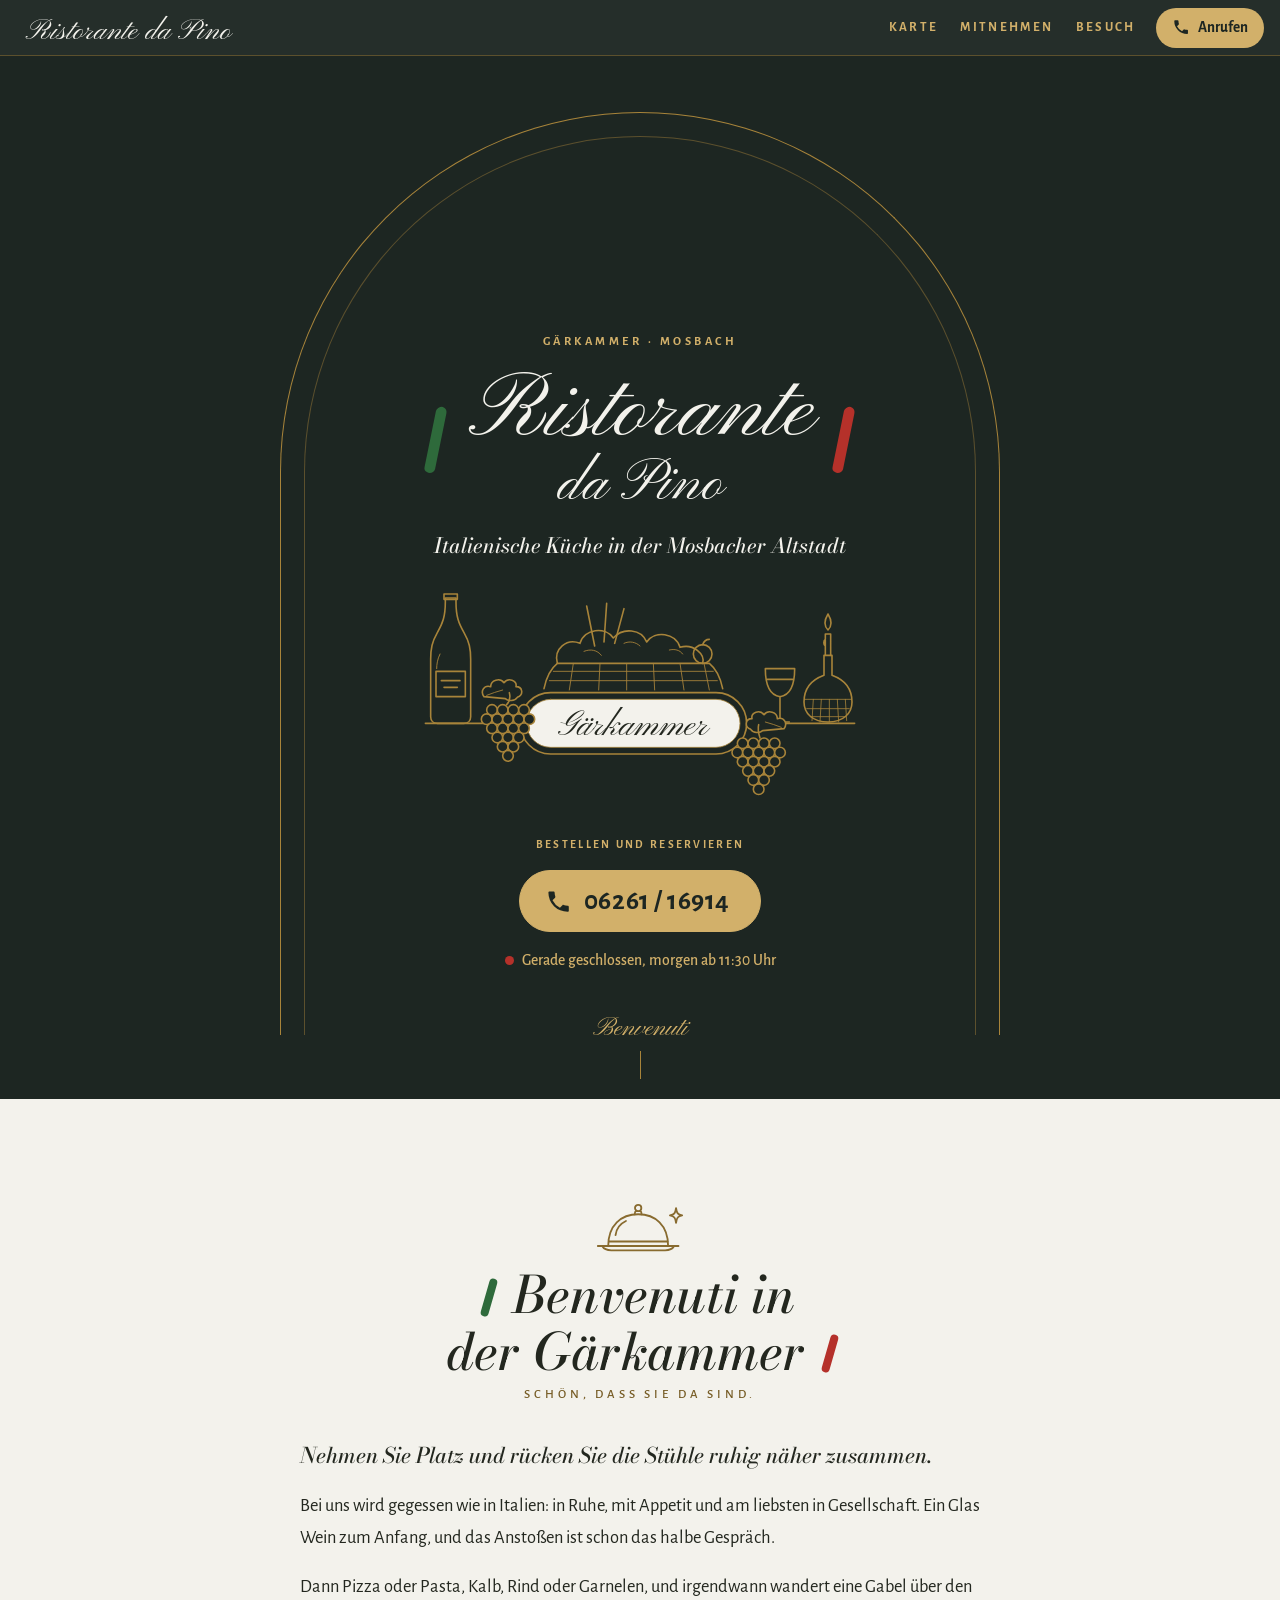
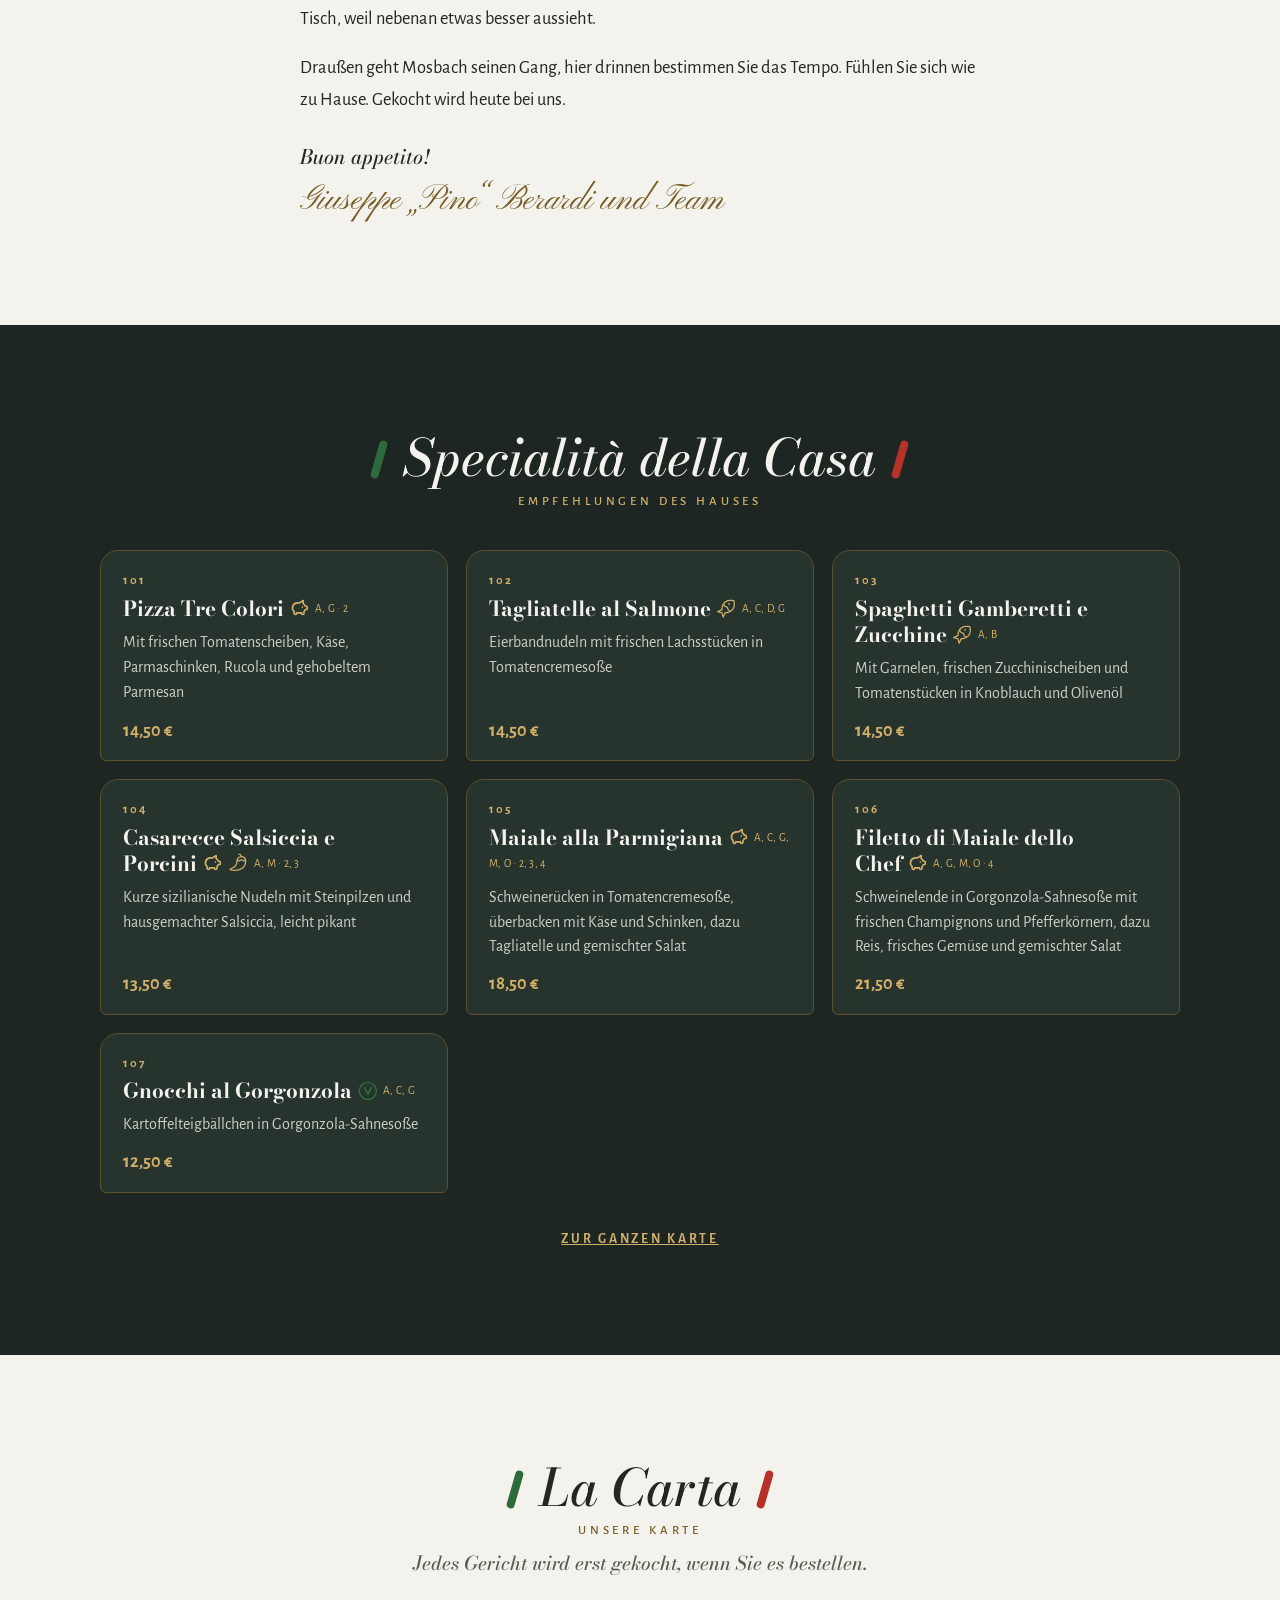
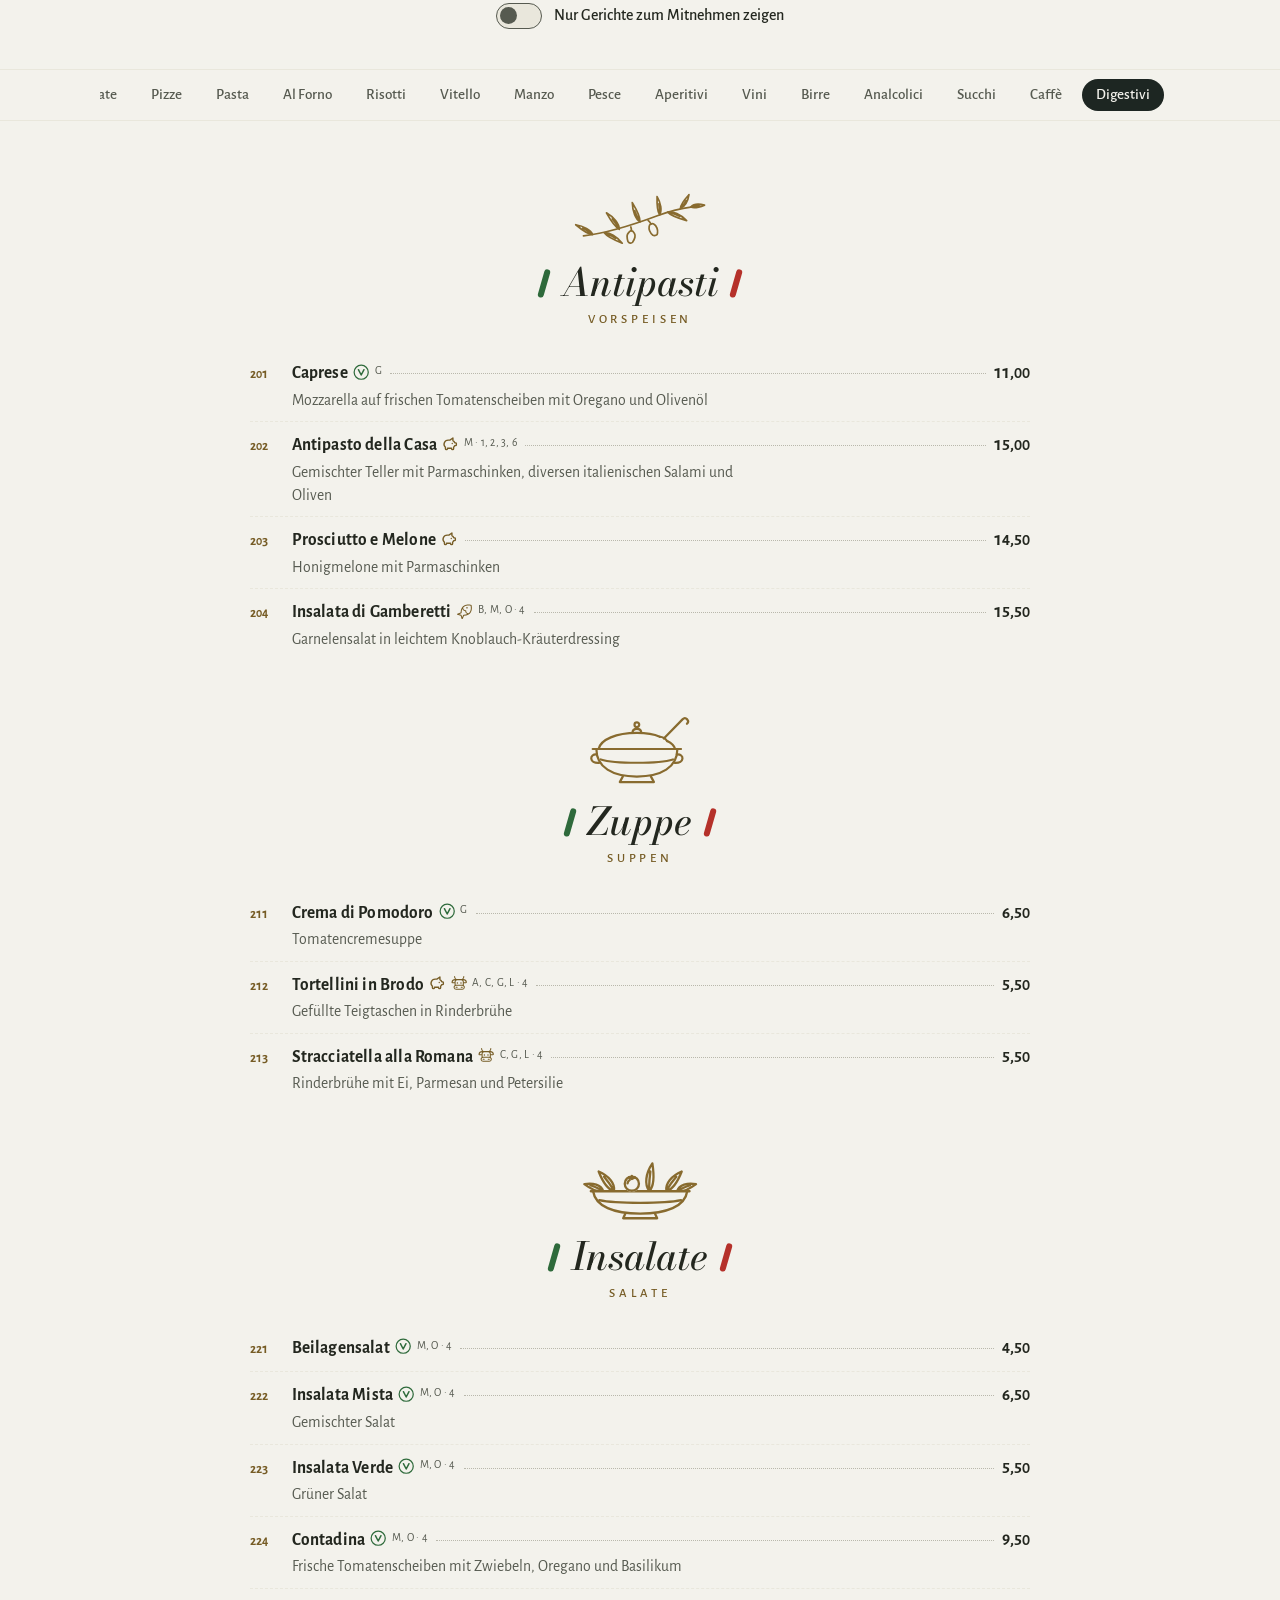
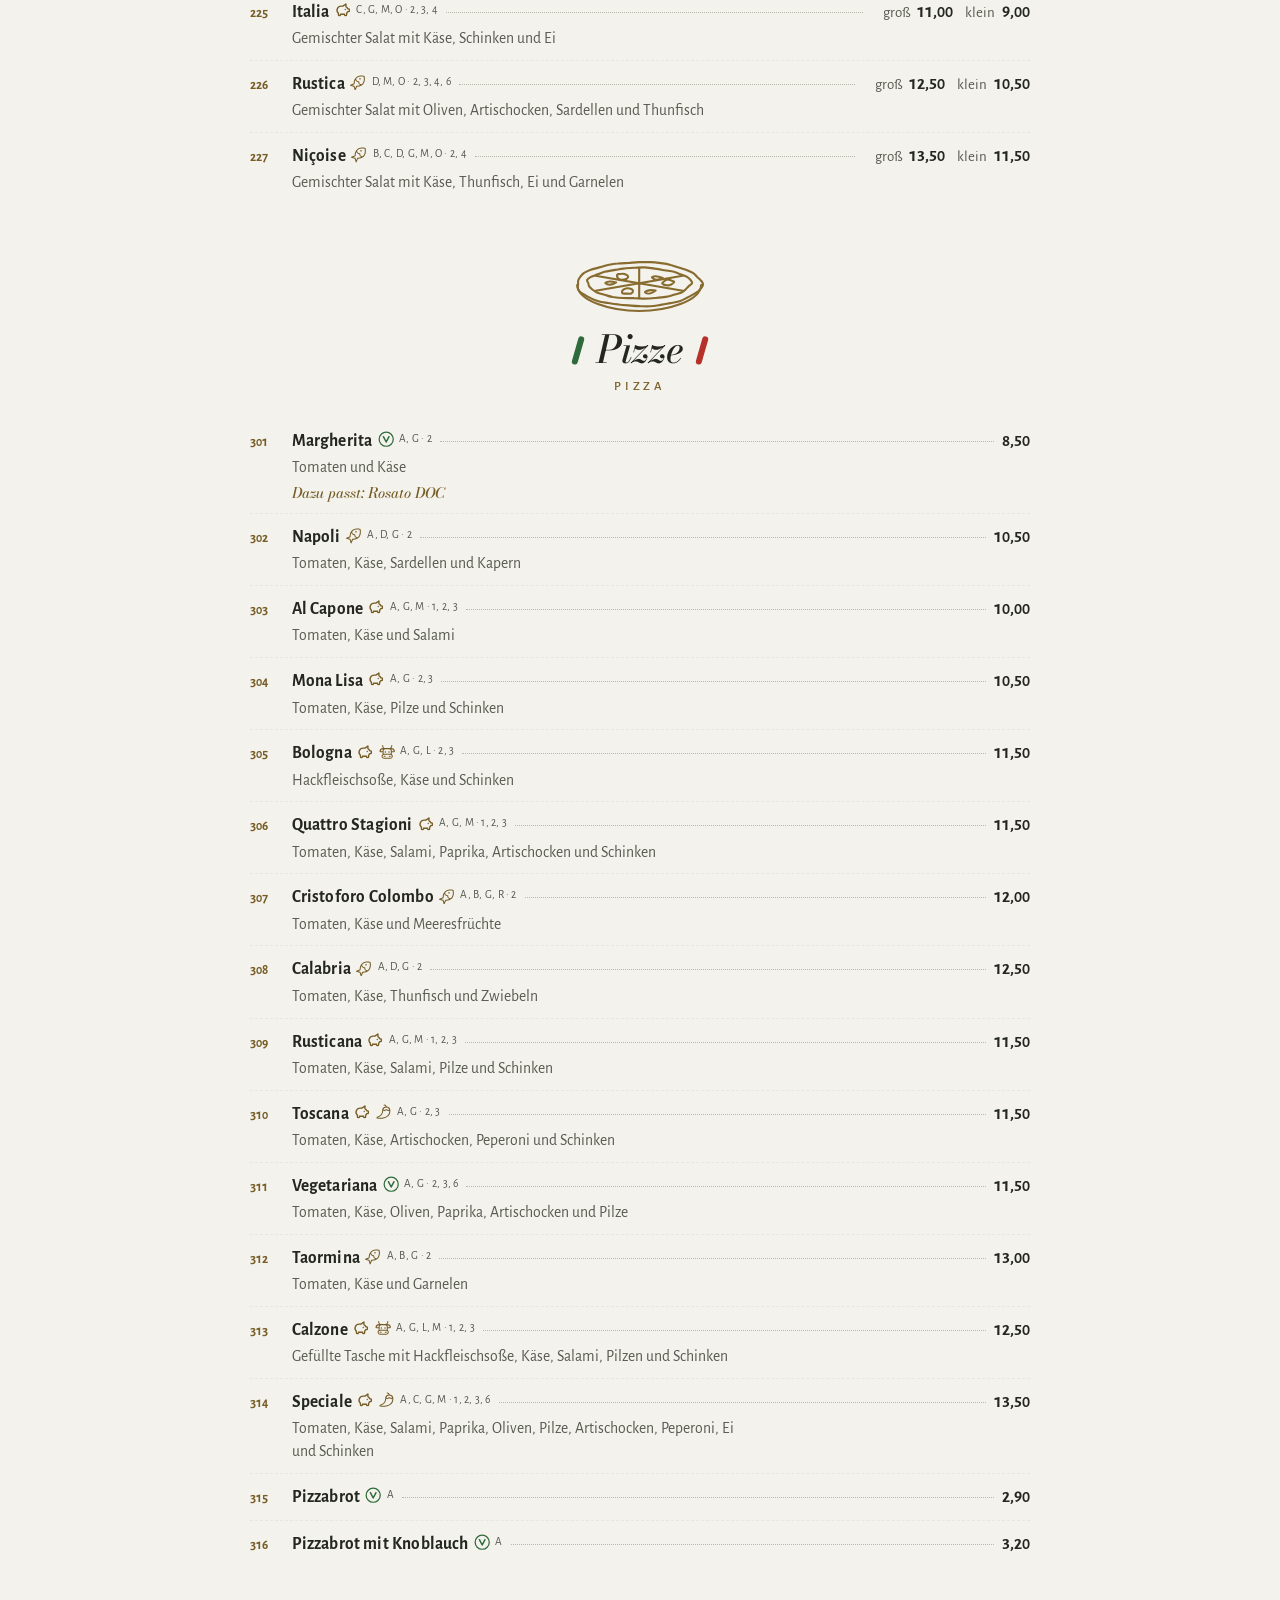
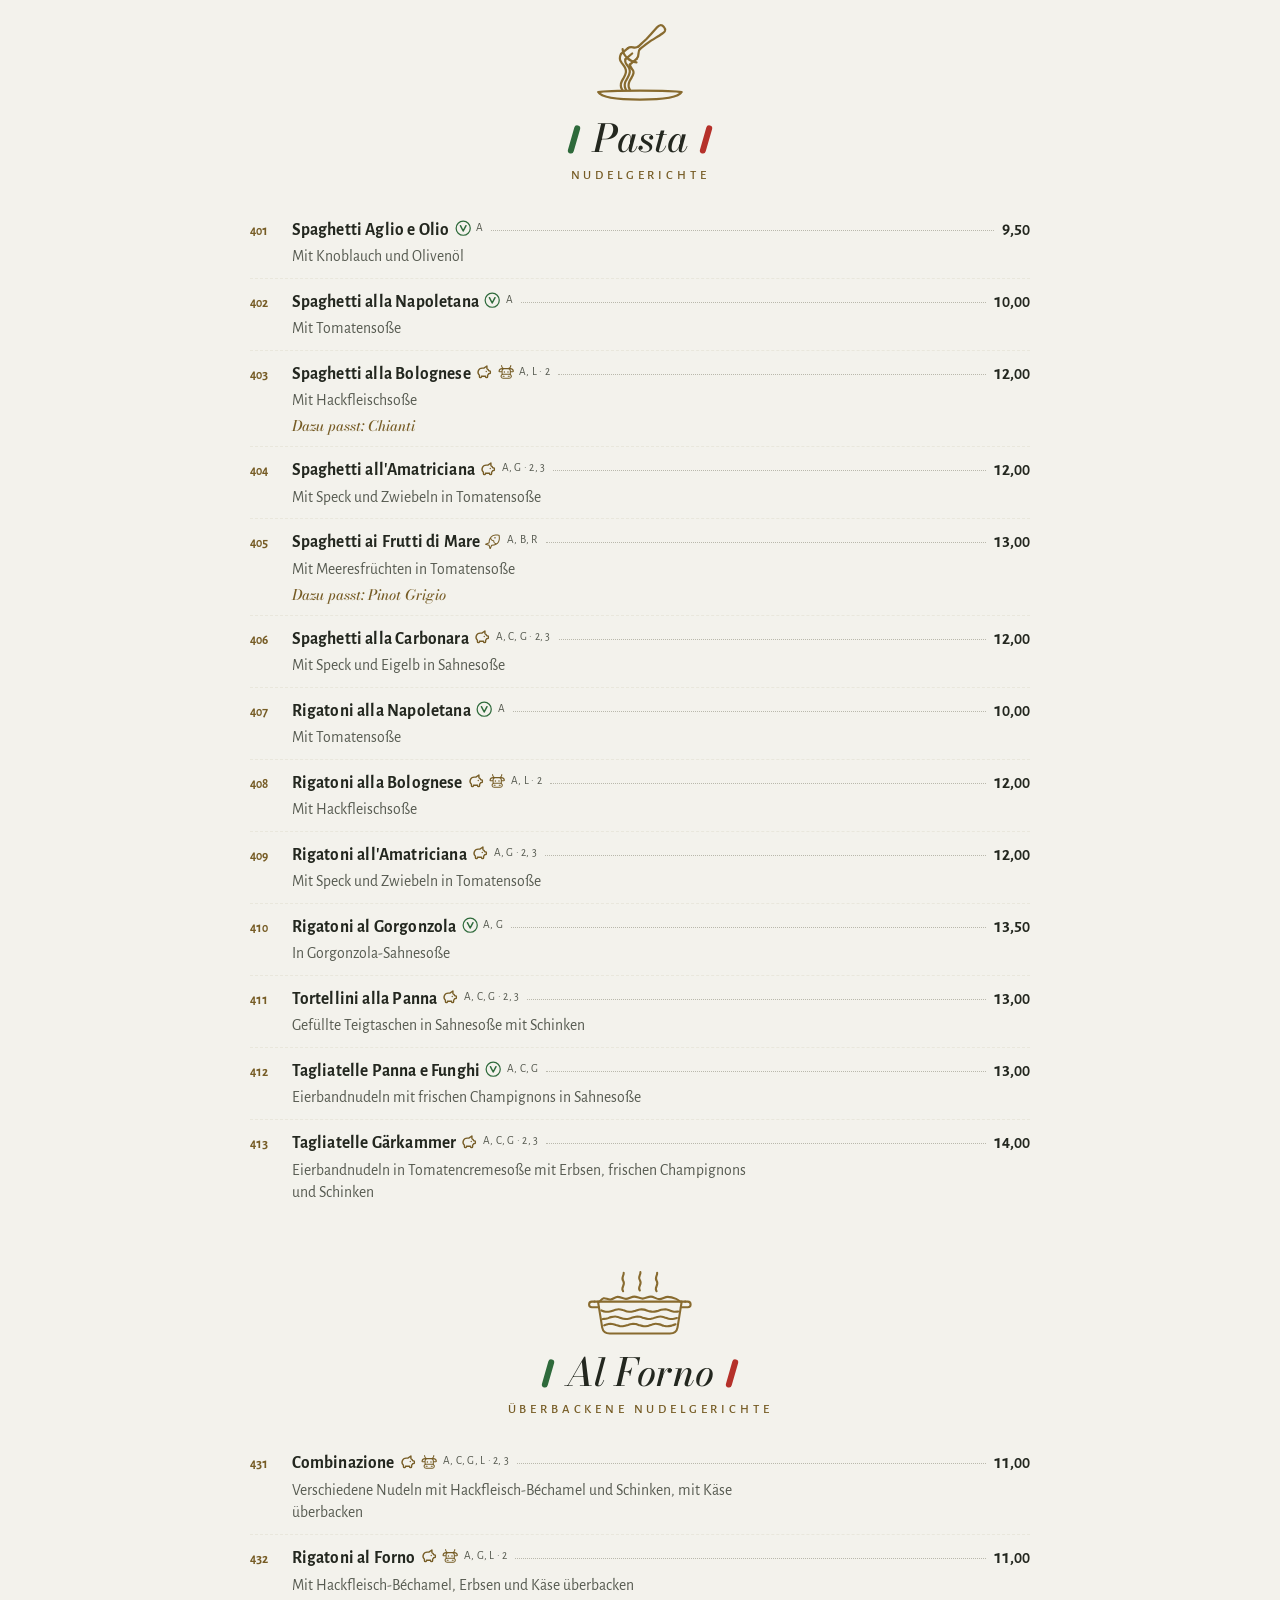
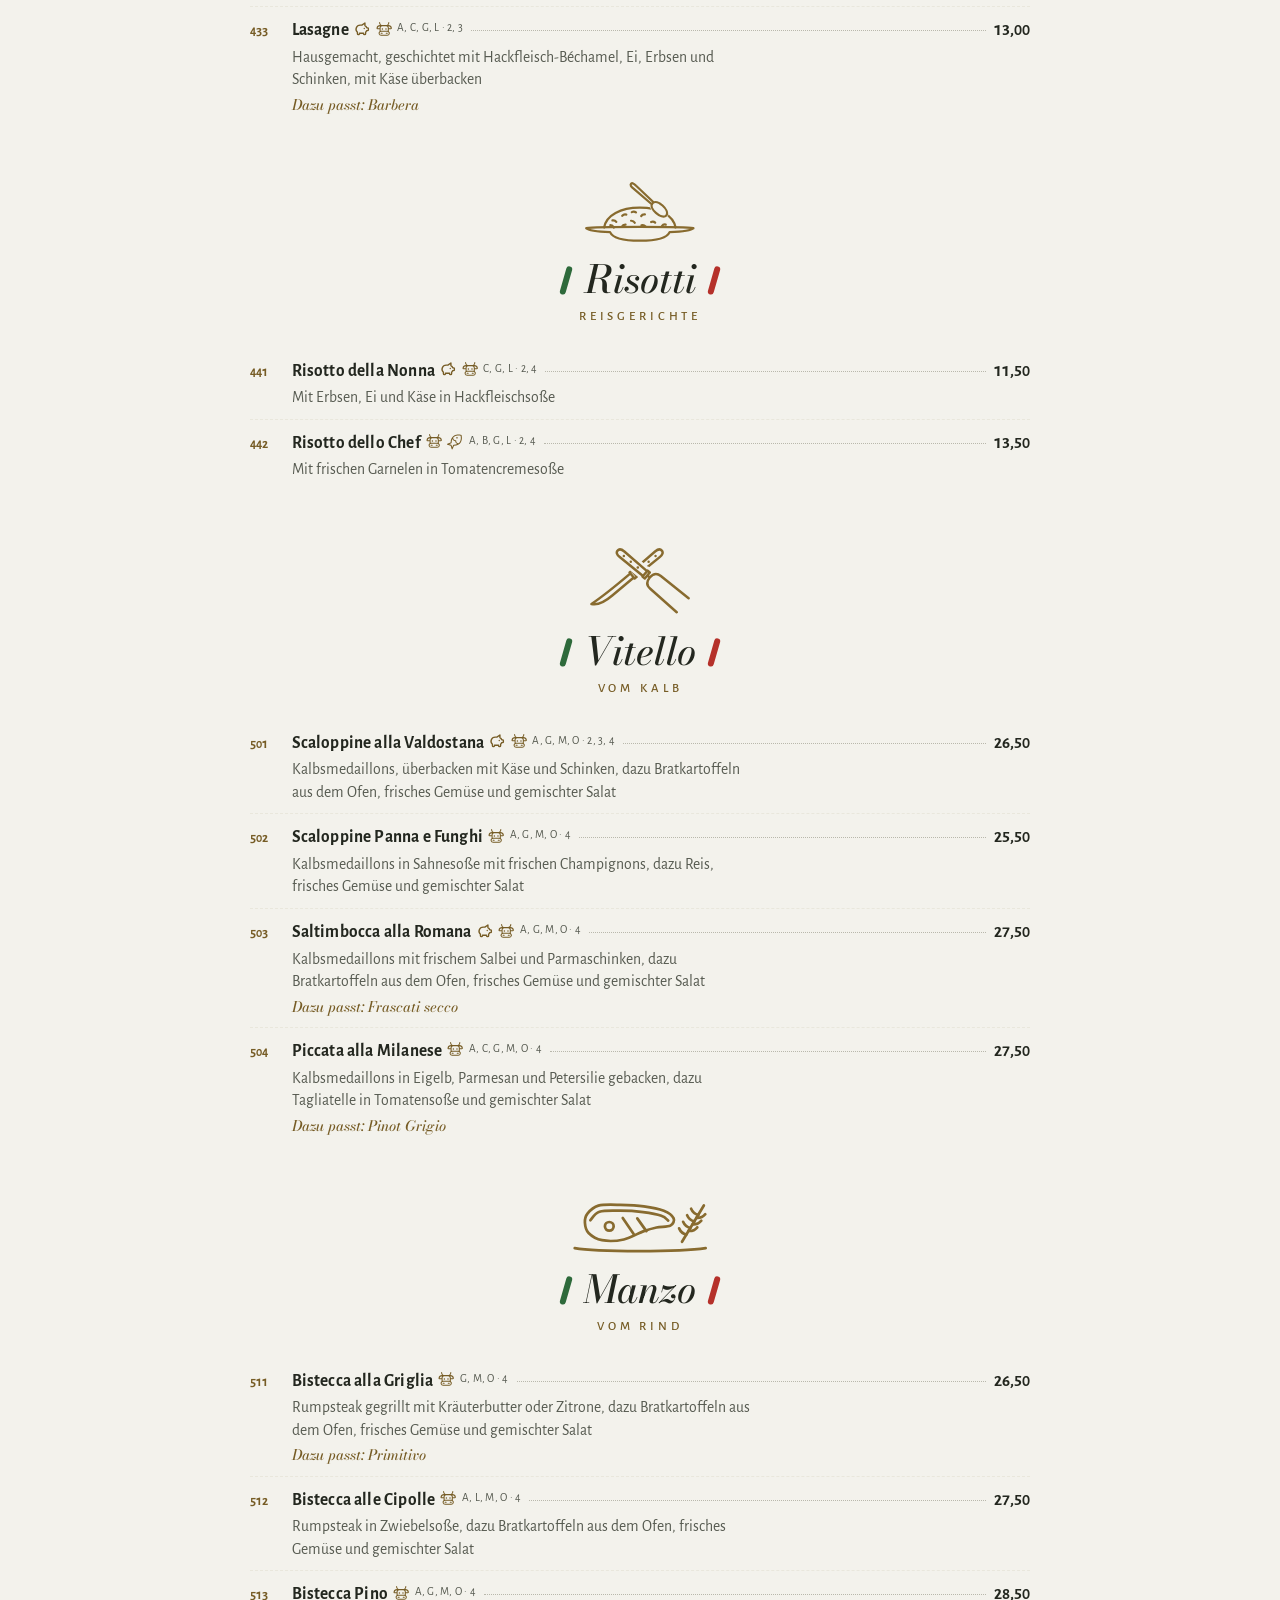
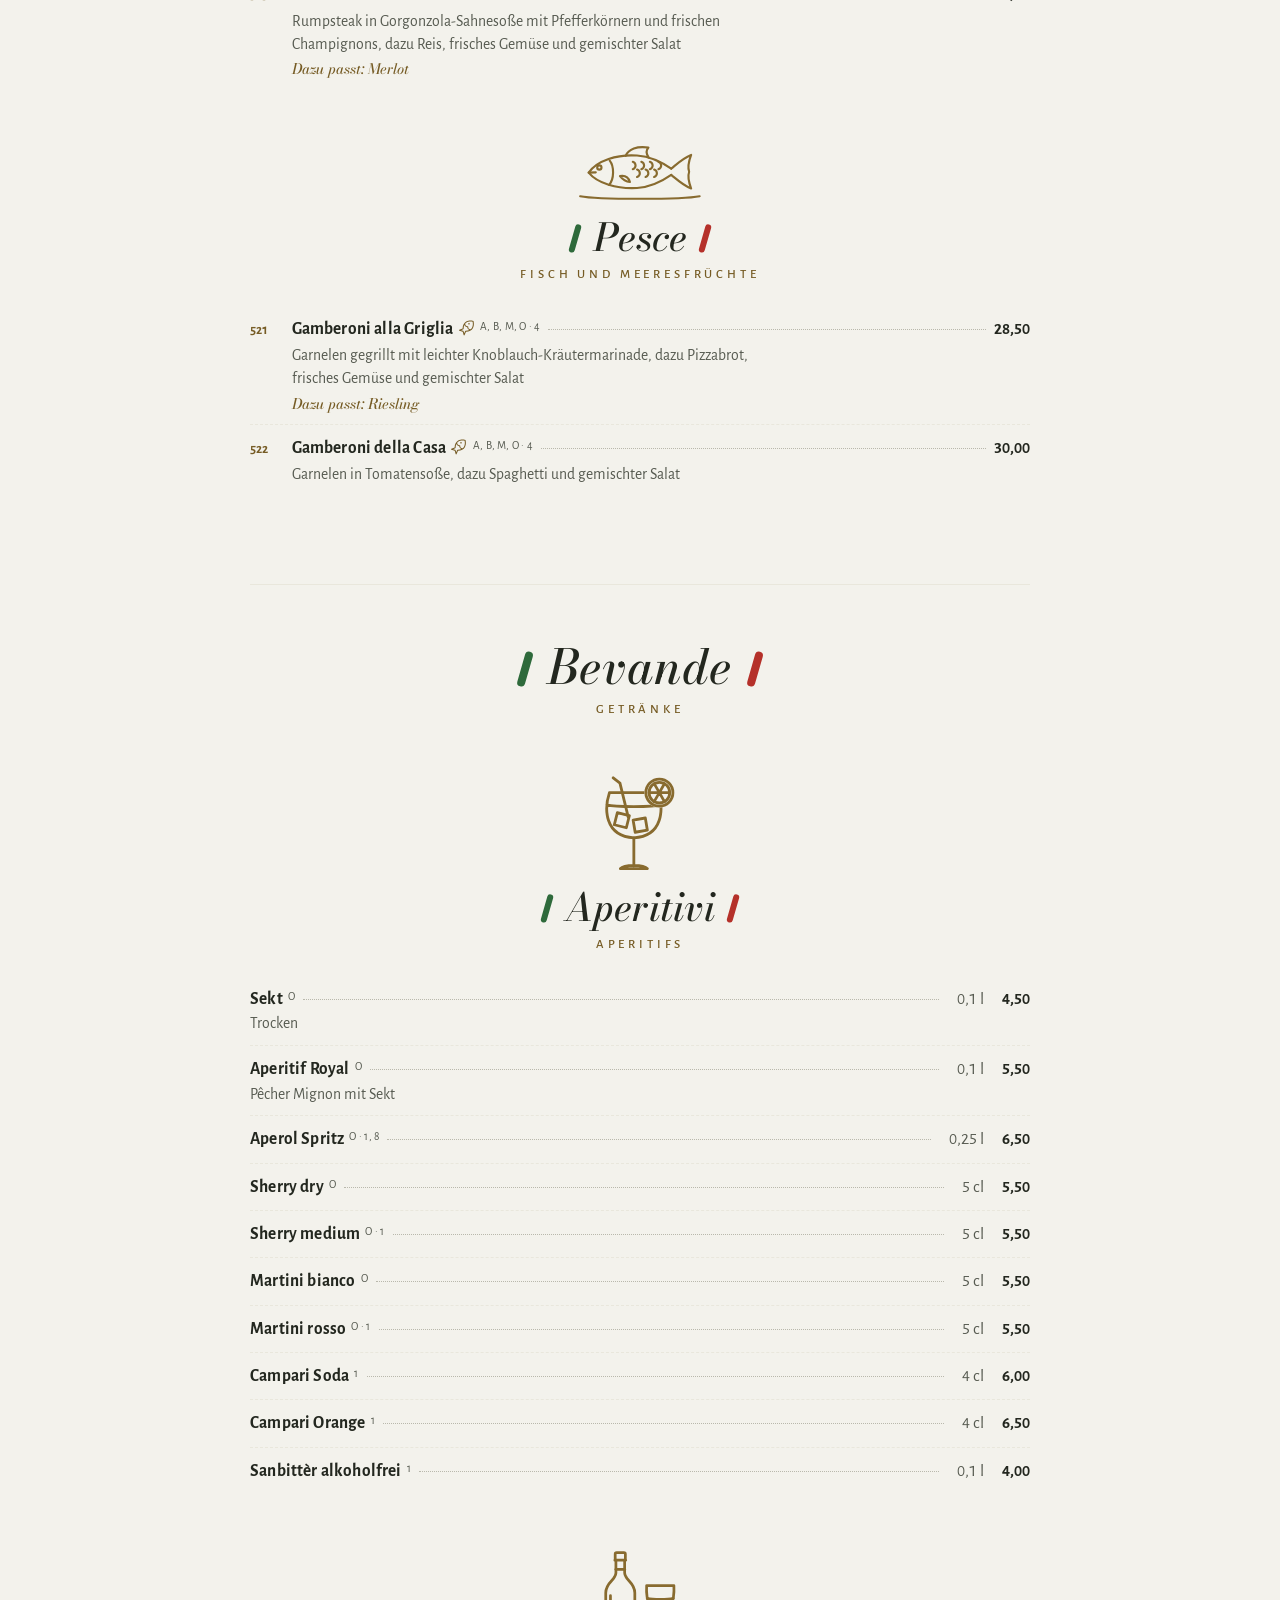
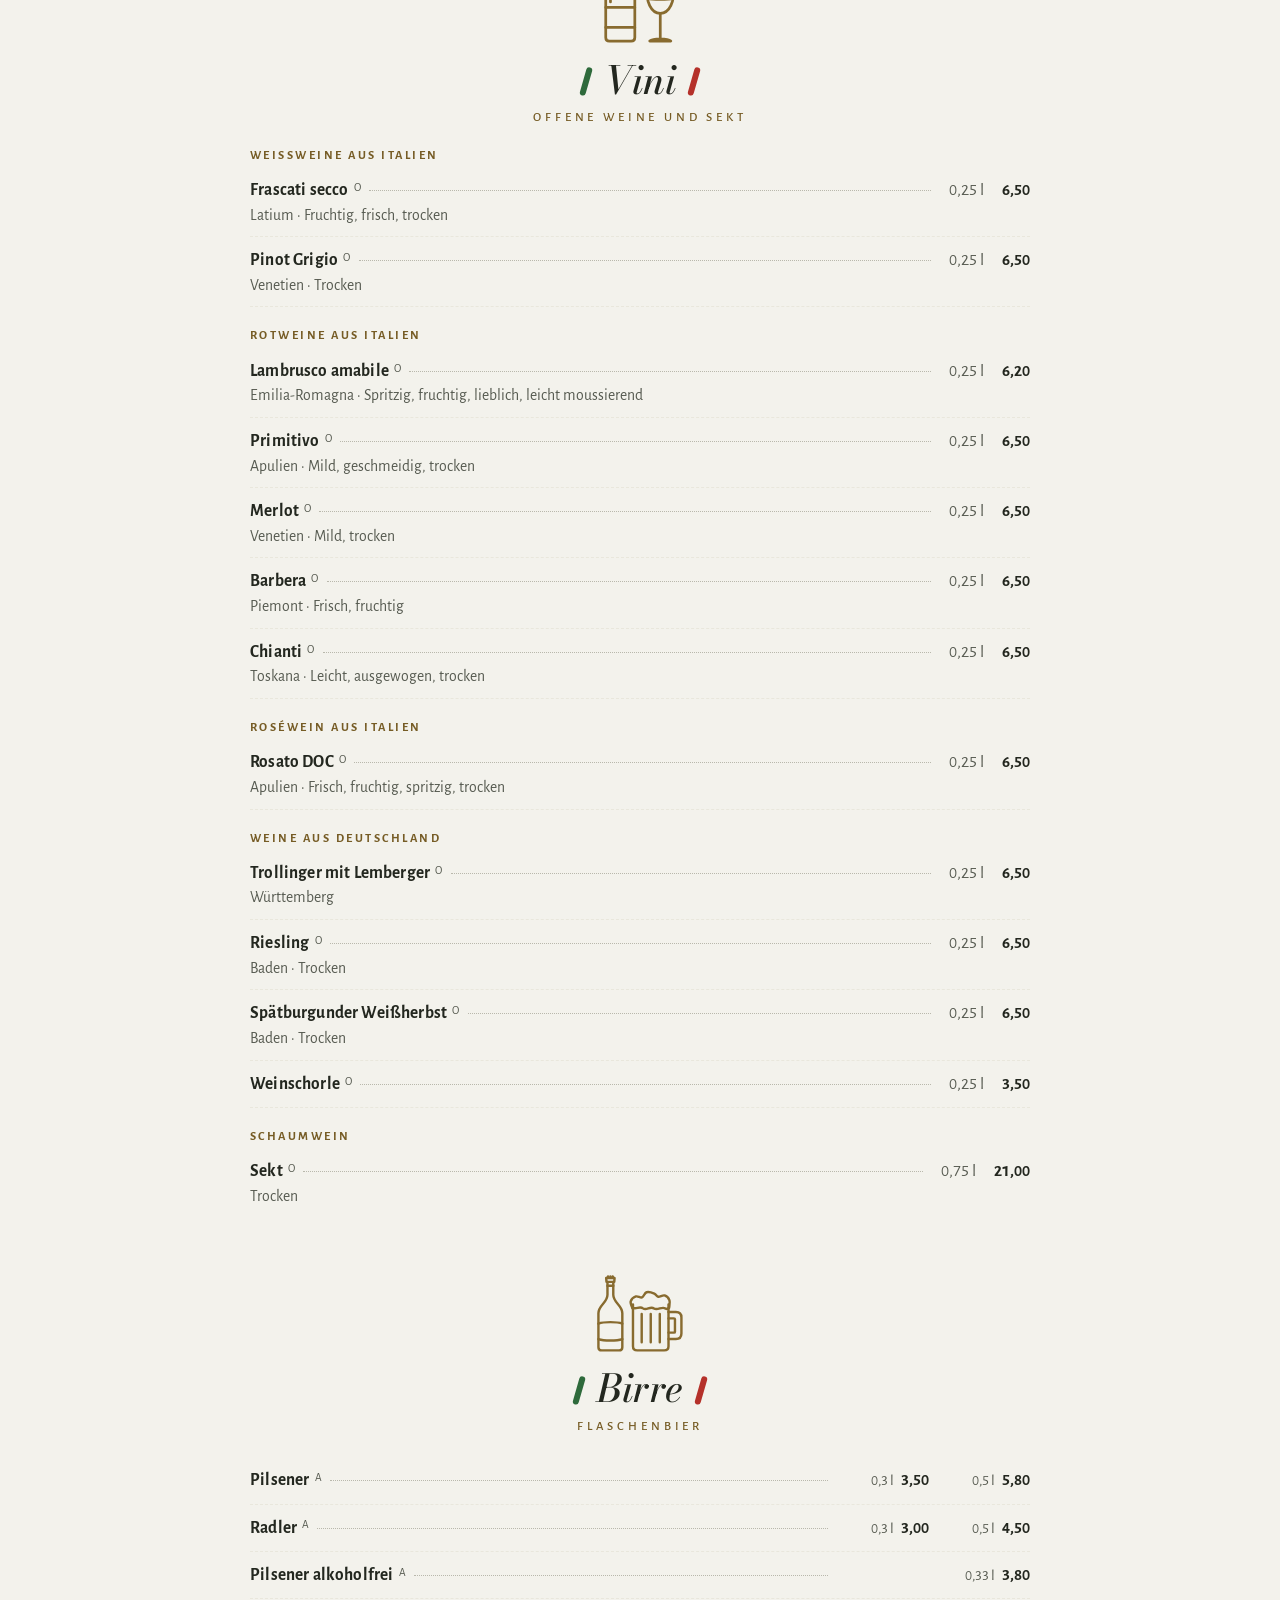
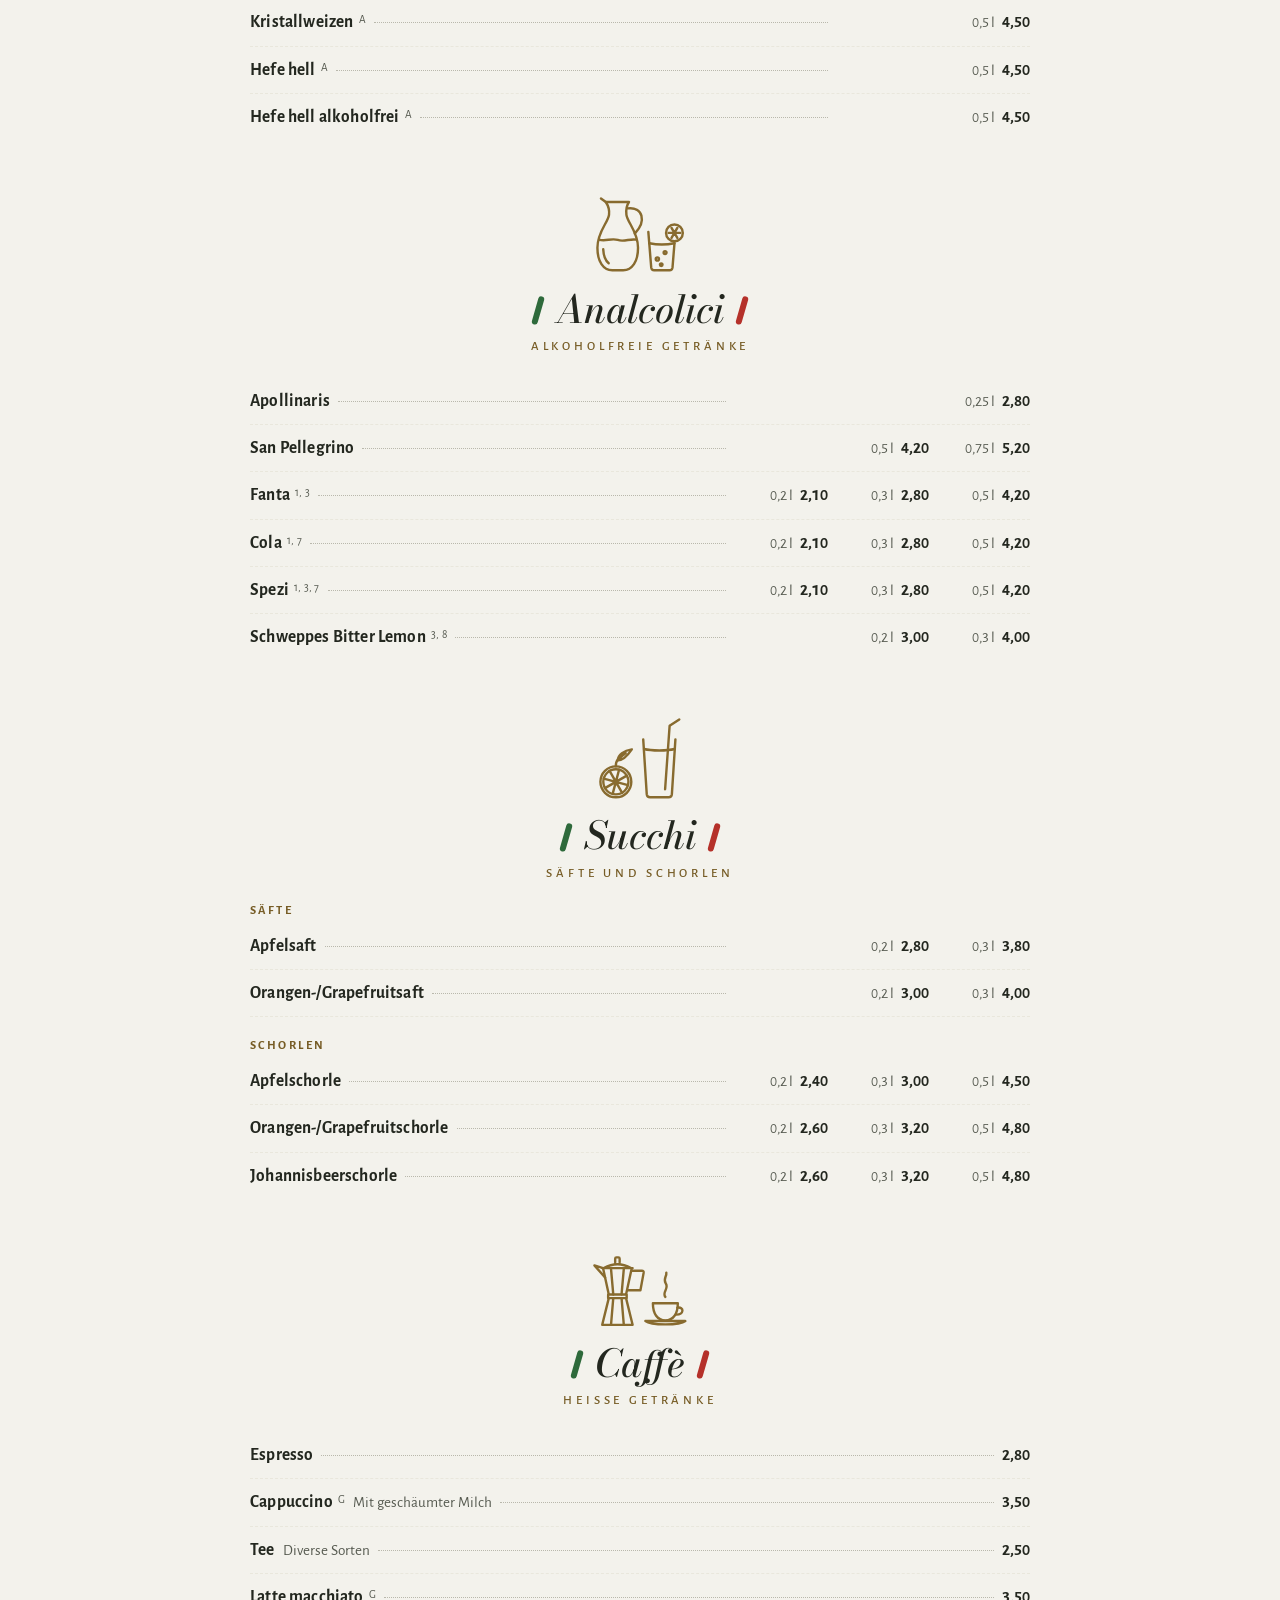
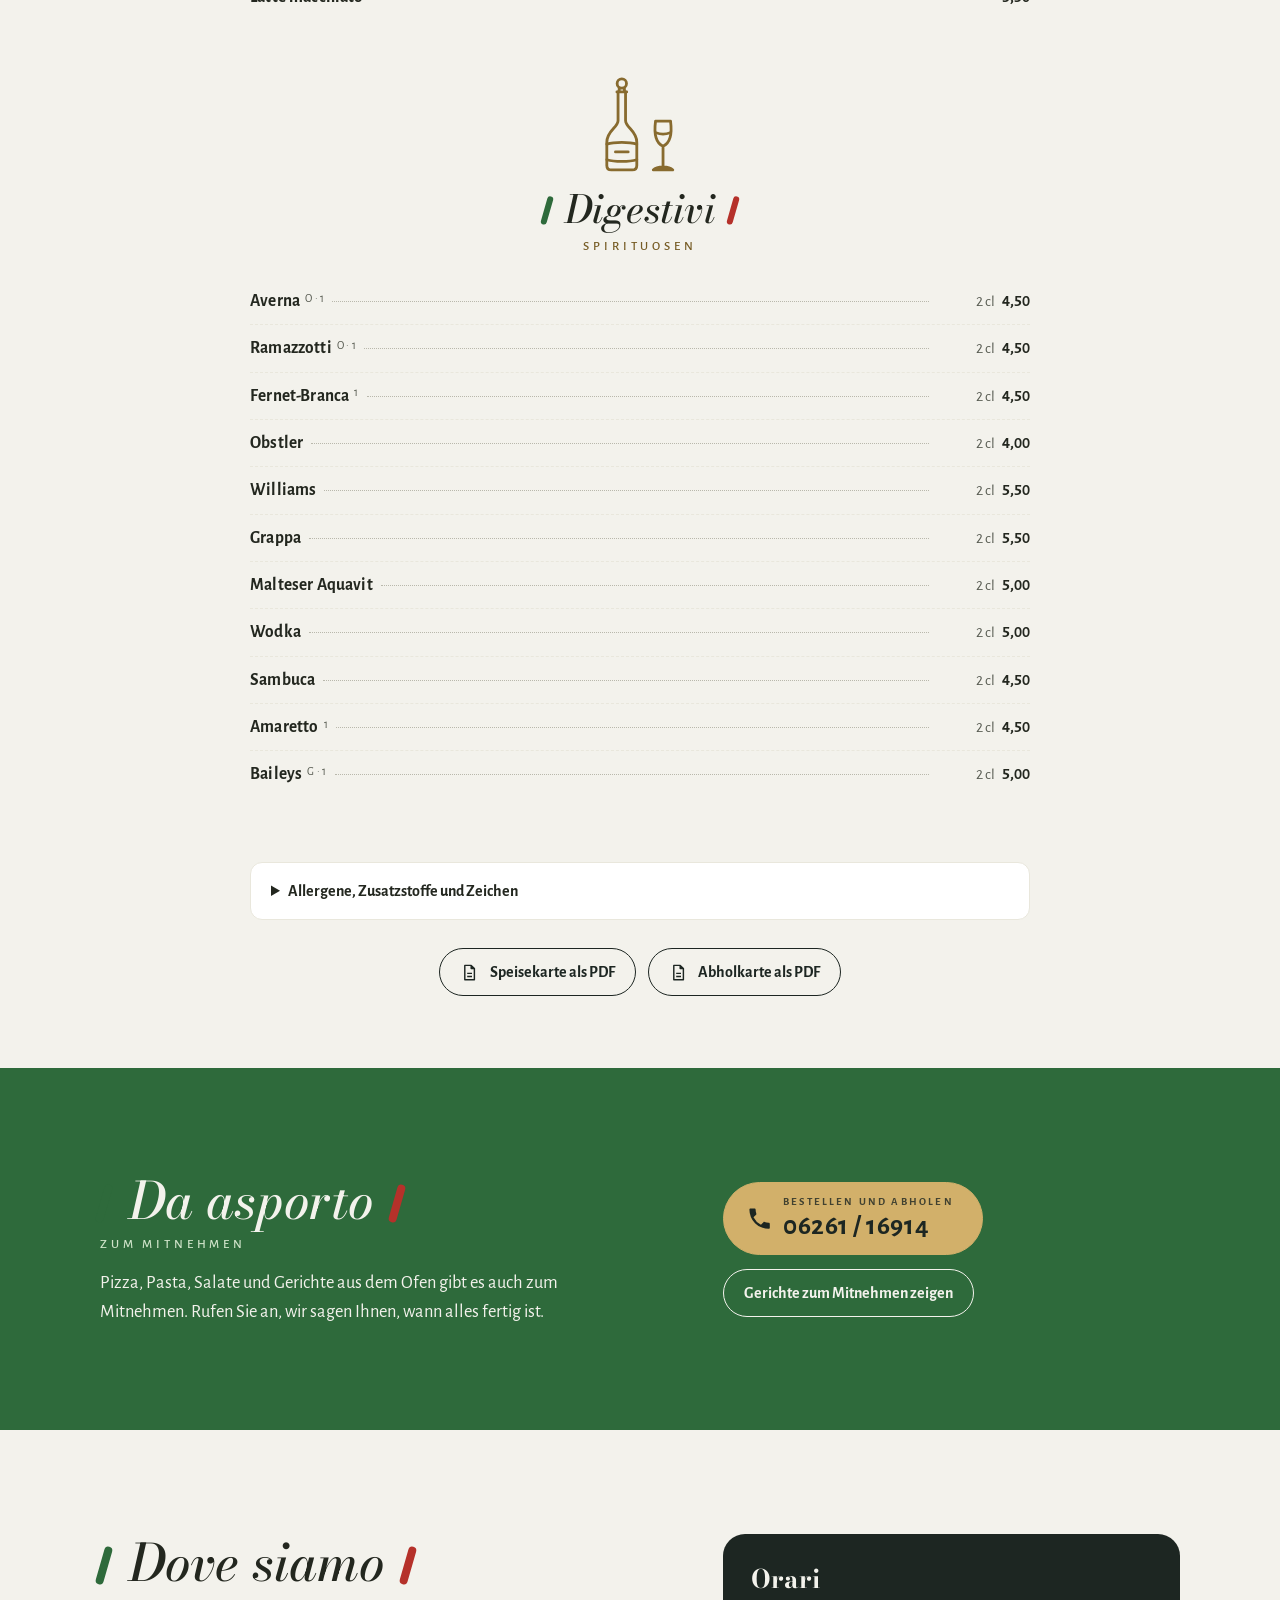
==== index.html @ d1329e57 "Öffnungszeiten als Orari mit deutscher Unterzeile, Speisekarte mit Legenda" ====
<!doctype html><html lang="de"><head><meta charset="utf-8"><meta name="viewport" content="width=device-width, initial-scale=1, viewport-fit=cover"><title>Ristorante da Pino · Italienische Küche in Mosbach</title><meta name="description" content="Pizza, Pasta, Kalb, Rind und Fisch in der Gärkammer, Hauptstraße 12 in Mosbach. Reservieren und bestellen unter 06261 / 16914."><meta name="robots" content="noindex, nofollow"><meta name="theme-color" content="#1d2622"><link rel="canonical" href="https://pino.orqista.de/"><link rel="icon" type="image/png" sizes="32x32" href="favicon-32.png"><link rel="apple-touch-icon" href="apple-touch-icon.png"><meta property="og:type" content="restaurant.restaurant"><meta property="og:locale" content="de_DE"><meta property="og:title" content="Ristorante da Pino · Italienische Küche in Mosbach"><meta property="og:description" content="Pizza, Pasta, Kalb, Rind und Fisch in der Gärkammer, Hauptstraße 12 in Mosbach. Reservieren und bestellen unter 06261 / 16914."><meta property="og:url" content="https://pino.orqista.de/"><meta property="og:image" content="https://pino.orqista.de/og-image.png"><meta property="og:image:width" content="1200"><meta property="og:image:height" content="630"><meta name="twitter:card" content="summary_large_image"><link rel="preload" href="fonts/PinyonScript-Regular.ttf" as="font" type="font/ttf" crossorigin><link rel="stylesheet" href="site.css?v=b71881f445"><script type="application/ld+json">{
 "@context": "https://schema.org",
 "@type": "Restaurant",
 "name": "Ristorante da Pino · Gärkammer",
 "url": "https://pino.orqista.de/",
 "image": "https://pino.orqista.de/og-image.png",
 "telephone": "+49626116914",
 "servesCuisine": "Italienisch",
 "priceRange": "€€",
 "acceptsReservations": "True",
 "hasMenu": "https://pino.orqista.de/#karte",
 "address": {
  "@type": "PostalAddress",
  "streetAddress": "Hauptstraße 12",
  "postalCode": "74821",
  "addressLocality": "Mosbach",
  "addressCountry": "DE"
 },
 "openingHoursSpecification": [
  {
   "@type": "OpeningHoursSpecification",
   "dayOfWeek": "Sunday",
   "opens": "11:30",
   "closes": "14:00"
  },
  {
   "@type": "OpeningHoursSpecification",
   "dayOfWeek": "Sunday",
   "opens": "17:30",
   "closes": "22:00"
  },
  {
   "@type": "OpeningHoursSpecification",
   "dayOfWeek": "Tuesday",
   "opens": "11:30",
   "closes": "14:00"
  },
  {
   "@type": "OpeningHoursSpecification",
   "dayOfWeek": "Tuesday",
   "opens": "17:30",
   "closes": "22:00"
  },
  {
   "@type": "OpeningHoursSpecification",
   "dayOfWeek": "Wednesday",
   "opens": "11:30",
   "closes": "14:00"
  },
  {
   "@type": "OpeningHoursSpecification",
   "dayOfWeek": "Wednesday",
   "opens": "17:30",
   "closes": "22:00"
  },
  {
   "@type": "OpeningHoursSpecification",
   "dayOfWeek": "Thursday",
   "opens": "11:30",
   "closes": "14:00"
  },
  {
   "@type": "OpeningHoursSpecification",
   "dayOfWeek": "Thursday",
   "opens": "17:30",
   "closes": "22:00"
  },
  {
   "@type": "OpeningHoursSpecification",
   "dayOfWeek": "Friday",
   "opens": "11:30",
   "closes": "14:00"
  },
  {
   "@type": "OpeningHoursSpecification",
   "dayOfWeek": "Friday",
   "opens": "17:30",
   "closes": "22:00"
  },
  {
   "@type": "OpeningHoursSpecification",
   "dayOfWeek": "Saturday",
   "opens": "11:30",
   "closes": "14:00"
  },
  {
   "@type": "OpeningHoursSpecification",
   "dayOfWeek": "Saturday",
   "opens": "17:30",
   "closes": "22:00"
  }
 ]
}</script></head><body><div class="topbar"><a class="mark" href="#top">Ristorante da Pino</a><nav aria-label="Hauptmenü"><a href="#karte">Karte</a><a href="#mitnehmen">Mitnehmen</a><a href="#besuch">Besuch</a></nav><a class="call" href="tel:+49626116914" aria-label="Anrufen: 06261 / 16914"><svg class="ico" viewBox="0 0 24 24" aria-hidden="true"><path fill="currentColor" d="M6.6 10.8a15.1 15.1 0 0 0 6.6 6.6l2.2-2.2c.3-.3.7-.4 1-.2 1.1.4 2.3.6 3.6.6.6 0 1 .4 1 1V20c0 .6-.4 1-1 1A17 17 0 0 1 3 4c0-.6.4-1 1-1h3.5c.6 0 1 .4 1 1 0 1.3.2 2.5.6 3.6.1.3 0 .7-.2 1Z"/></svg><span>Anrufen</span></a></div><header class="hero" id="top"><div class="vault"><span class="arch" aria-hidden="true"></span><div class="vault-in"><p class="eyebrow">Gärkammer · Mosbach</p><div class="wordmark"><svg class="brush" viewBox="0 0 30 80" aria-hidden="true"><path fill="#2e6a3b" d="M22 2c4 1 6 4 5 8L14 74c-1 4-6 6-9 4-3-1-4-4-3-7L15 7c1-3 4-5 7-5Z"/></svg><h1>Ristorante<span>da Pino</span></h1><svg class="brush" viewBox="0 0 30 80" aria-hidden="true"><path fill="#b5312a" d="M22 2c4 1 6 4 5 8L14 74c-1 4-6 6-9 4-3-1-4-4-3-7L15 7c1-3 4-5 7-5Z"/></svg></div><p class="tagline">Italienische Küche in der Mosbacher Altstadt</p><svg class="emblem" xmlns="http://www.w3.org/2000/svg" viewBox="0 0 660 330" role="img" aria-label="Gärkammer"><g fill="none" stroke="#a8843a" stroke-width="2.4" stroke-linecap="round" stroke-linejoin="round"><path d="M8 206H652"/><path d="M38 18h16v6c0 22 4 32 12 46 8 14 10 24 10 40v86c0 6-4 10-10 10H26c-6 0-10-4-10-10v-86c0-16 2-26 10-40 8-14 12-24 12-46Z"/><path d="M36 12h20v8H36ZM24 128h44v38H24ZM32 142h28M36 152h20"/><path d="M30 102c-4 8-5 16-5 22" stroke-width="1.4"/><path d="M262 90 250 30M276 84l4-58M292 86l14-52"/><path d="M186 154c4-20 10-30 20-38h228c10 8 16 18 20 38"/><path d="M200 128h240M194 142h252M230 116l-6 40M270 116l-2 40M310 116v40M350 116l2 40M390 116l6 40M426 116l8 40" stroke-width="1.3"/><path d="M206 116c-6-22 14-38 34-30 6-22 38-26 50-8 14-16 42-14 50 6 12-18 44-14 50 8 20-6 38 10 34 24"/><path d="M246 98c10-4 20-2 26 6M306 86c8-4 18-2 24 4M374 96c8-2 16 0 20 6" stroke-width="1.3"/><circle cx="424" cy="102" r="14"/><path d="M424 88c2-6 6-8 10-8"/><rect x="150" y="160" width="340" height="92" rx="46" fill="#1d2622"/><rect x="160" y="170" width="320" height="72" rx="36" fill="#f3f2ec" stroke-width="1.2"/><path d="M518 124h44c0 28-9 40-22 42-13-2-22-14-22-42ZM521 140h38M540 166v36M526 204h28"/><path d="M606 104h12v30c22 8 30 22 30 40 0 18-14 30-36 30s-36-12-36-30c0-18 8-32 30-40Z"/><path d="M577 170h70M580 184h64M586 196h52M590 170l-2 32M602 170l-2 34M614 170v34M626 170l2 34M638 170l2 32" stroke-width="1.2"/><path d="M608 104V72h8v32M608 80c-3 2-3 8 0 10"/><path d="M612 66c-6-6-6-14 0-24 6 10 6 18 0 24Z"/><g transform="translate(96 166) scale(1 1)"><path d="M0 0c-6-8 0-18 10-15 0-10 14-14 20-6 6-8 20-4 18 6 10 0 12 12 2 16-4 6-14 6-18 2Z" fill="#1d2622"/><path d="M4-2c8-3 16-6 24-8" stroke-width="1.3"/></g><circle cx="108.0" cy="186.0" r="8" fill="#1d2622"/><circle cx="124.0" cy="186.0" r="8" fill="#1d2622"/><circle cx="140.0" cy="186.0" r="8" fill="#1d2622"/><circle cx="156.0" cy="186.0" r="8" fill="#1d2622"/><circle cx="100.0" cy="199.8" r="8" fill="#1d2622"/><circle cx="116.0" cy="199.8" r="8" fill="#1d2622"/><circle cx="132.0" cy="199.8" r="8" fill="#1d2622"/><circle cx="148.0" cy="199.8" r="8" fill="#1d2622"/><circle cx="164.0" cy="199.8" r="8" fill="#1d2622"/><circle cx="108.0" cy="213.5" r="8" fill="#1d2622"/><circle cx="124.0" cy="213.5" r="8" fill="#1d2622"/><circle cx="140.0" cy="213.5" r="8" fill="#1d2622"/><circle cx="156.0" cy="213.5" r="8" fill="#1d2622"/><circle cx="116.0" cy="227.3" r="8" fill="#1d2622"/><circle cx="132.0" cy="227.3" r="8" fill="#1d2622"/><circle cx="148.0" cy="227.3" r="8" fill="#1d2622"/><circle cx="124.0" cy="241.0" r="8" fill="#1d2622"/><circle cx="140.0" cy="241.0" r="8" fill="#1d2622"/><circle cx="132.0" cy="254.8" r="8" fill="#1d2622"/><path d="M134 160c2 8 0 14-4 18"/><g transform="translate(546 214) scale(-1 1)"><path d="M0 0c-6-8 0-18 10-15 0-10 14-14 20-6 6-8 20-4 18 6 10 0 12 12 2 16-4 6-14 6-18 2Z" fill="#1d2622"/><path d="M4-2c8-3 16-6 24-8" stroke-width="1.3"/></g><circle cx="484.0" cy="236.0" r="8" fill="#1d2622"/><circle cx="500.0" cy="236.0" r="8" fill="#1d2622"/><circle cx="516.0" cy="236.0" r="8" fill="#1d2622"/><circle cx="532.0" cy="236.0" r="8" fill="#1d2622"/><circle cx="476.0" cy="249.8" r="8" fill="#1d2622"/><circle cx="492.0" cy="249.8" r="8" fill="#1d2622"/><circle cx="508.0" cy="249.8" r="8" fill="#1d2622"/><circle cx="524.0" cy="249.8" r="8" fill="#1d2622"/><circle cx="540.0" cy="249.8" r="8" fill="#1d2622"/><circle cx="484.0" cy="263.5" r="8" fill="#1d2622"/><circle cx="500.0" cy="263.5" r="8" fill="#1d2622"/><circle cx="516.0" cy="263.5" r="8" fill="#1d2622"/><circle cx="532.0" cy="263.5" r="8" fill="#1d2622"/><circle cx="492.0" cy="277.3" r="8" fill="#1d2622"/><circle cx="508.0" cy="277.3" r="8" fill="#1d2622"/><circle cx="524.0" cy="277.3" r="8" fill="#1d2622"/><circle cx="500.0" cy="291.0" r="8" fill="#1d2622"/><circle cx="516.0" cy="291.0" r="8" fill="#1d2622"/><circle cx="508.0" cy="304.8" r="8" fill="#1d2622"/><path d="M508 208c-2 8 0 14 2 20"/></g><text x="320" y="223" text-anchor="middle" font-family="'Pinyon Script', 'Snell Roundhand', cursive" font-size="54" fill="#23271f">Gärkammer</text></svg><p class="cta-label">Bestellen und reservieren</p><a class="btn big cta" href="tel:+49626116914"><svg class="ico" viewBox="0 0 24 24" aria-hidden="true"><path fill="currentColor" d="M6.6 10.8a15.1 15.1 0 0 0 6.6 6.6l2.2-2.2c.3-.3.7-.4 1-.2 1.1.4 2.3.6 3.6.6.6 0 1 .4 1 1V20c0 .6-.4 1-1 1A17 17 0 0 1 3 4c0-.6.4-1 1-1h3.5c.6 0 1 .4 1 1 0 1.3.2 2.5.6 3.6.1.3 0 .7-.2 1Z"/></svg><span>06261 / 16914</span></a><p class="status" data-status hidden></p></div></div><p class="scroll"><a href="#willkommen">Benvenuti</a></p></header><main><section class="band paper welcome" id="willkommen" aria-labelledby="h-welcome"><div class="wrap narrow"><svg class="illu" aria-hidden="true" style="--s:0.747" xmlns="http://www.w3.org/2000/svg" viewBox="25.5 15.3 72 40.2" fill="none" stroke="currentColor" stroke-width="1.5" stroke-linecap="round" stroke-linejoin="round"><path d="M27 50.5H93M30.5 50.5Q32.5 54 38 54H82Q87.5 54 89.5 50.5"/><path d="M35.5 50.5C35.5 33.5 46 24.5 60 24.5C74 24.5 84.5 33.5 84.5 50.5"/><path d="M36 46.8H84"/><path d="M57.2 24.6Q57.2 22.2 58.4 21.6M62.8 24.6Q62.8 22.2 61.6 21.6M57.4 19.4A2.6 2.6 0 1 0 62.6 19.4A2.6 2.6 0 1 0 57.4 19.4Z"/><path d="M41.5 41.5C42.2 36.2 45.3 32.2 50 30"/><path d="M91 19.5C91.6 23.6 92.4 24.9 96 25.5C92.4 26.1 91.6 27.4 91 31.5C90.4 27.4 89.6 26.1 86 25.5C89.6 24.9 90.4 23.6 91 19.5Z"/></svg><h2 id="h-welcome">Benvenuti in der Gärkammer</h2><p class="sub">Schön, dass Sie da sind.</p><div class="letter"><p class="lead">Nehmen Sie Platz und rücken Sie die Stühle ruhig näher zusammen.</p><p>Bei uns wird gegessen wie in Italien: in Ruhe, mit Appetit und am liebsten in Gesellschaft. Ein Glas Wein zum Anfang, und das Anstoßen ist schon das halbe Gespräch.</p><p>Dann Pizza oder Pasta, Kalb, Rind oder Garnelen, und irgendwann wandert eine Gabel über den Tisch, weil nebenan etwas besser aussieht.</p><p>Draußen geht Mosbach seinen Gang, hier drinnen bestimmen Sie das Tempo. Fühlen Sie sich wie zu Hause. Gekocht wird heute bei uns.</p><p class="closing">Buon appetito!</p><p class="signature">Giuseppe „Pino“ Berardi und Team</p></div></div></section><section class="band cellar specials" id="empfehlungen" aria-labelledby="h-specials"><div class="wrap"><h2 id="h-specials">Specialità della Casa</h2><p class="sub">Empfehlungen des Hauses</p><ul class="special-grid"><li><span class="no">101</span><h3>Pizza Tre <span class="nowrap">Colori<svg class="mark animal" role="img" aria-label="Schwein" xmlns="http://www.w3.org/2000/svg" viewBox="0 0 24 24" fill="none" stroke="currentColor" stroke-width="2" stroke-linecap="round" stroke-linejoin="round"><path d="M15 11v.01"/><path d="M16 3l0 3.803a6.019 6.019 0 0 1 2.658 3.197h1.341a1 1 0 0 1 1 1v2a1 1 0 0 1 -1 1h-1.342a6.008 6.008 0 0 1 -1.658 2.473v2.027a1.5 1.5 0 0 1 -3 0v-.583a6.04 6.04 0 0 1 -1 .083h-4a6.04 6.04 0 0 1 -1 -.083v.583a1.5 1.5 0 0 1 -3 0v-2l0 -.027a6 6 0 0 1 4 -10.473h2.5l4.5 -3z"/></svg><span class="codes">A, G · 2</span></span></h3><p>Mit frischen Tomatenscheiben, Käse, Parmaschinken, Rucola und gehobeltem Parmesan</p><p class="price">14,50 €</p></li><li><span class="no">102</span><h3>Tagliatelle al <span class="nowrap">Salmone<svg class="mark animal" role="img" aria-label="Fisch und Meeresfrüchte" xmlns="http://www.w3.org/2000/svg" viewBox="0 0 256 256" fill="currentColor"><path d="M168,76a12,12,0,1,1-12-12A12,12,0,0,1,168,76Zm48.72,67.64c-19.37,34.9-55.44,53.76-107.24,56.1l-22,51.41A8,8,0,0,1,80.1,256l-.51,0a8,8,0,0,1-7.19-5.78L57.6,198.39,5.8,183.56a8,8,0,0,1-1-15.05l51.41-22c2.35-51.78,21.21-87.84,56.09-107.22,24.75-13.74,52.74-15.84,71.88-15.18,18.64.64,36,4.27,38.86,6a8,8,0,0,1,2.83,2.83c1.69,2.85,5.33,20.21,6,38.85C232.55,90.89,230.46,118.89,216.72,143.64Zm-55.18,29a52.11,52.11,0,0,1-33.4-44.78A52.09,52.09,0,0,1,83.37,94.47q-10.45,23.79-11.3,57.59a8,8,0,0,1-4.85,7.17L31.83,174.37l34.45,9.86a8,8,0,0,1,5.49,5.5l9.84,34.44,15.16-35.4a8,8,0,0,1,7.17-4.84Q137.71,183.12,161.54,172.64ZM212.42,43.57c-14.15-3-64.1-11-100.3,14.75a81.21,81.21,0,0,0-16,15.07,36,36,0,0,0,39.35,38.44,8,8,0,0,1,8.73,8.73,36,36,0,0,0,38.47,39.34,80.81,80.81,0,0,0,15-16C223.42,107.73,215.42,57.74,212.42,43.57Z"/></svg><span class="codes">A, C, D, G</span></span></h3><p>Eierbandnudeln mit frischen Lachsstücken in Tomatencremesoße</p><p class="price">14,50 €</p></li><li><span class="no">103</span><h3>Spaghetti Gamberetti e <span class="nowrap">Zucchine<svg class="mark animal" role="img" aria-label="Fisch und Meeresfrüchte" xmlns="http://www.w3.org/2000/svg" viewBox="0 0 256 256" fill="currentColor"><path d="M168,76a12,12,0,1,1-12-12A12,12,0,0,1,168,76Zm48.72,67.64c-19.37,34.9-55.44,53.76-107.24,56.1l-22,51.41A8,8,0,0,1,80.1,256l-.51,0a8,8,0,0,1-7.19-5.78L57.6,198.39,5.8,183.56a8,8,0,0,1-1-15.05l51.41-22c2.35-51.78,21.21-87.84,56.09-107.22,24.75-13.74,52.74-15.84,71.88-15.18,18.64.64,36,4.27,38.86,6a8,8,0,0,1,2.83,2.83c1.69,2.85,5.33,20.21,6,38.85C232.55,90.89,230.46,118.89,216.72,143.64Zm-55.18,29a52.11,52.11,0,0,1-33.4-44.78A52.09,52.09,0,0,1,83.37,94.47q-10.45,23.79-11.3,57.59a8,8,0,0,1-4.85,7.17L31.83,174.37l34.45,9.86a8,8,0,0,1,5.49,5.5l9.84,34.44,15.16-35.4a8,8,0,0,1,7.17-4.84Q137.71,183.12,161.54,172.64ZM212.42,43.57c-14.15-3-64.1-11-100.3,14.75a81.21,81.21,0,0,0-16,15.07,36,36,0,0,0,39.35,38.44,8,8,0,0,1,8.73,8.73,36,36,0,0,0,38.47,39.34,80.81,80.81,0,0,0,15-16C223.42,107.73,215.42,57.74,212.42,43.57Z"/></svg><span class="codes">A, B</span></span></h3><p>Mit Garnelen, frischen Zucchinischeiben und Tomatenstücken in Knoblauch und Olivenöl</p><p class="price">14,50 €</p></li><li><span class="no">104</span><h3>Casarecce Salsiccia e <span class="nowrap">Porcini<svg class="mark animal" role="img" aria-label="Schwein" xmlns="http://www.w3.org/2000/svg" viewBox="0 0 24 24" fill="none" stroke="currentColor" stroke-width="2" stroke-linecap="round" stroke-linejoin="round"><path d="M15 11v.01"/><path d="M16 3l0 3.803a6.019 6.019 0 0 1 2.658 3.197h1.341a1 1 0 0 1 1 1v2a1 1 0 0 1 -1 1h-1.342a6.008 6.008 0 0 1 -1.658 2.473v2.027a1.5 1.5 0 0 1 -3 0v-.583a6.04 6.04 0 0 1 -1 .083h-4a6.04 6.04 0 0 1 -1 -.083v.583a1.5 1.5 0 0 1 -3 0v-2l0 -.027a6 6 0 0 1 4 -10.473h2.5l4.5 -3z"/></svg><svg class="mark animal" role="img" aria-label="scharf" xmlns="http://www.w3.org/2000/svg" viewBox="0 0 256 256" fill="currentColor"><path d="M167.27,40.42A40.06,40.06,0,0,0,128,8a8,8,0,0,0,0,16,24,24,0,0,1,22.85,16.66A64.08,64.08,0,0,0,96,104c0,46.75-25.75,78-76.53,93a16,16,0,0,0,1.77,31.13A264.8,264.8,0,0,0,66.75,232c40.78,0,86.16-9.15,117.53-35.46C210.64,174.44,224,143.3,224,104h0A64.07,64.07,0,0,0,167.27,40.42ZM160,56a48.07,48.07,0,0,1,45.37,32.37L192,95,163.58,80.83a8,8,0,0,0-7.16,0L128,95l-13.37-6.68A48.08,48.08,0,0,1,160,56Zm14,128.3c-18,15.07-43.6,25.26-74.12,29.47A254.08,254.08,0,0,1,24,212.37h0v0c57.23-16.87,87.63-54,88-107.42l12.44,6.22a8,8,0,0,0,7.16,0L160,96.93l28.42,14.21a8,8,0,0,0,7.16,0l12.41-6.2C207.78,138.84,196.35,165.54,174,184.29Z"/></svg><span class="codes">A, M · 2, 3</span></span></h3><p>Kurze sizilianische Nudeln mit Steinpilzen und hausgemachter Salsiccia, leicht pikant</p><p class="price">13,50 €</p></li><li><span class="no">105</span><h3>Maiale alla <span class="nowrap">Parmigiana<svg class="mark animal" role="img" aria-label="Schwein" xmlns="http://www.w3.org/2000/svg" viewBox="0 0 24 24" fill="none" stroke="currentColor" stroke-width="2" stroke-linecap="round" stroke-linejoin="round"><path d="M15 11v.01"/><path d="M16 3l0 3.803a6.019 6.019 0 0 1 2.658 3.197h1.341a1 1 0 0 1 1 1v2a1 1 0 0 1 -1 1h-1.342a6.008 6.008 0 0 1 -1.658 2.473v2.027a1.5 1.5 0 0 1 -3 0v-.583a6.04 6.04 0 0 1 -1 .083h-4a6.04 6.04 0 0 1 -1 -.083v.583a1.5 1.5 0 0 1 -3 0v-2l0 -.027a6 6 0 0 1 4 -10.473h2.5l4.5 -3z"/></svg><span class="codes">A, C, G, M, O · 2, 3, 4</span></span></h3><p>Schweinerücken in Tomatencremesoße, überbacken mit Käse und Schinken, dazu Tagliatelle und gemischter Salat</p><p class="price">18,50 €</p></li><li><span class="no">106</span><h3>Filetto di Maiale dello <span class="nowrap">Chef<svg class="mark animal" role="img" aria-label="Schwein" xmlns="http://www.w3.org/2000/svg" viewBox="0 0 24 24" fill="none" stroke="currentColor" stroke-width="2" stroke-linecap="round" stroke-linejoin="round"><path d="M15 11v.01"/><path d="M16 3l0 3.803a6.019 6.019 0 0 1 2.658 3.197h1.341a1 1 0 0 1 1 1v2a1 1 0 0 1 -1 1h-1.342a6.008 6.008 0 0 1 -1.658 2.473v2.027a1.5 1.5 0 0 1 -3 0v-.583a6.04 6.04 0 0 1 -1 .083h-4a6.04 6.04 0 0 1 -1 -.083v.583a1.5 1.5 0 0 1 -3 0v-2l0 -.027a6 6 0 0 1 4 -10.473h2.5l4.5 -3z"/></svg><span class="codes">A, G, M, O · 4</span></span></h3><p>Schweinelende in Gorgonzola-Sahnesoße mit frischen Champignons und Pfefferkörnern, dazu Reis, frisches Gemüse und gemischter Salat</p><p class="price">21,50 €</p></li><li><span class="no">107</span><h3>Gnocchi al <span class="nowrap">Gorgonzola<svg class="mark veg" viewBox="0 0 20 20" role="img" aria-label="vegetarisch"><circle cx="10" cy="10" r="8.6" fill="none" stroke="currentColor" stroke-width="1.5"/><path d="M6.6 6.9 10 13.4l3.4-6.5" fill="none" stroke="currentColor" stroke-width="1.8" stroke-linecap="round" stroke-linejoin="round"/></svg><span class="codes">A, C, G</span></span></h3><p>Kartoffelteigbällchen in Gorgonzola-Sahnesoße</p><p class="price">12,50 €</p></li></ul><p class="more"><a href="#karte">Zur ganzen Karte</a></p></div></section><section class="band paper menu" id="karte" aria-labelledby="h-menu"><div class="wrap"><h2 id="h-menu">La Carta</h2><p class="sub">Unsere Karte</p><p class="kicker">Jedes Gericht wird erst gekocht, wenn Sie es bestellen.</p><label class="filter"><input type="checkbox" id="pickup-only"><span class="switch" aria-hidden="true"></span>Nur Gerichte zum Mitnehmen zeigen</label></div><nav class="chips" aria-label="Abschnitte der Karte"><ul><li class=""><a href="#antipasti">Antipasti</a></li><li class=""><a href="#zuppe">Zuppe</a></li><li class="has-pickup"><a href="#salate">Insalate</a></li><li class="has-pickup"><a href="#pizza">Pizze</a></li><li class="has-pickup"><a href="#pasta">Pasta</a></li><li class="has-pickup"><a href="#forno">Al Forno</a></li><li class="has-pickup"><a href="#risotto">Risotti</a></li><li class=""><a href="#kalb">Vitello</a></li><li class=""><a href="#rind">Manzo</a></li><li class=""><a href="#fisch">Pesce</a></li><li class=""><a href="#aperitif">Aperitivi</a></li><li class=""><a href="#vini">Vini</a></li><li class=""><a href="#bier">Birre</a></li><li class=""><a href="#bevande">Analcolici</a></li><li class=""><a href="#succhi">Succhi</a></li><li class=""><a href="#caffe">Caffè</a></li><li class=""><a href="#digestivi">Digestivi</a></li></ul></nav><div class="wrap carta"><div class="col"><section class="sec sec-antipasti" id="antipasti" aria-labelledby="h-antipasti"><header><svg class="illu" aria-hidden="true" style="--s:0.629" xmlns="http://www.w3.org/2000/svg" viewBox="5.8 5.8 114.6 45.3" fill="none" stroke="currentColor" stroke-width="1.5" stroke-linecap="round" stroke-linejoin="round"><path d="M14 43C34 40.5 58 33 78 25.5C88 21.8 98 19 107 18"/><path d="M22 41.8C20.4 37.8 14.1 34.4 7.3 33.3C12.3 37.5 18.2 41.6 22 41.8ZM20.4 40.5Q17.2 38.2 13.5 36.1"/><path d="M32 40.3C34.3 43.5 41.2 46.8 47.6 49.3C43 43.5 36.5 39.7 32 40.3ZM34.1 41.1Q37.9 42.7 41.8 45"/><path d="M45 37.2C45 32.6 40.3 26.7 33.9 23C37.3 29 41.5 35.4 45 37.2ZM44 35.3Q41.8 31.7 39 28.2"/><path d="M63 30.8C63.3 26.8 59.9 20 56.3 14.1C56.5 21.4 59.1 28.5 63 30.8ZM61.9 28.9Q60 25.2 58.3 21"/><path d="M80 24.7C82.2 21.2 81.1 14.5 77.8 8.9C77.6 15 77.9 21.8 80 24.7ZM80.1 22.8Q80 19 79.4 15.1"/><path d="M87 22.4C89.6 25.4 96.8 27.9 103.4 29.7C98.3 24.5 91.4 21.3 87 22.4ZM89.1 22.9Q93.1 24.1 97.2 26"/><path d="M98 19.2C101.6 18.1 104.6 13.1 105.4 7.3C101.7 11.3 98.1 16 98 19.2ZM99.1 17.9Q101.2 15.4 103 12.4"/><path d="M107 18C109.6 19.2 114.5 18.1 118.9 16.3C114.1 15 109.1 15.5 107 18ZM108.4 17.6Q111.1 16.9 114.1 16.5"/><path d="M55 35.2Q55.8 37 55.4 38.6M70 29.6Q71.6 31 72.4 32.6"/><path d="M3.4 -0.1C3.3 1.2 2.5 3.5 2 4.4C1.4 5.3 0.7 5.4 -0 5.4C-0.7 5.4 -1.5 5.2 -2.1 4.3C-2.7 3.3 -3.3 0.9 -3.5 -0.3C-3.6 -1.5 -3.2 -2.3 -2.7 -3.1C-2.2 -4 -1.4 -5.4 -0.6 -5.4C0.3 -5.5 1.8 -4.3 2.5 -3.4C3.2 -2.5 3.5 -1.4 3.4 -0.1Z" transform="translate(55.2 43.8) rotate(8)"/><path d="M3.4 -0.1C3.4 1.3 2.7 3.1 2.2 4C1.7 4.9 1.4 5.2 0.7 5.3C-0.1 5.3 -1.5 5.2 -2.2 4.2C-2.9 3.3 -3.4 0.9 -3.4 -0.4C-3.4 -1.8 -2.9 -3.1 -2.4 -3.9C-1.9 -4.8 -1.2 -5.3 -0.5 -5.3C0.3 -5.4 1.5 -5.3 2.1 -4.4C2.8 -3.5 3.4 -1.5 3.4 -0.1Z" transform="translate(74.6 37.6) rotate(-22)"/></svg><h3 class="sec-title" id="h-antipasti">Antipasti</h3><p class="sub">Vorspeisen</p></header><ul><li class="item numbered"><span class="no">201</span><div class="body"><div class="line"><h3><span class="nowrap">Caprese<svg class="mark veg" viewBox="0 0 20 20" role="img" aria-label="vegetarisch"><circle cx="10" cy="10" r="8.6" fill="none" stroke="currentColor" stroke-width="1.5"/><path d="M6.6 6.9 10 13.4l3.4-6.5" fill="none" stroke="currentColor" stroke-width="1.8" stroke-linecap="round" stroke-linejoin="round"/></svg><span class="codes">G</span></span></h3><span class="leader"></span><span class="price">11,00</span></div><p class="desc">Mozzarella auf frischen Tomatenscheiben mit Oregano und Olivenöl</p></div></li><li class="item numbered"><span class="no">202</span><div class="body"><div class="line"><h3>Antipasto della <span class="nowrap">Casa<svg class="mark animal" role="img" aria-label="Schwein" xmlns="http://www.w3.org/2000/svg" viewBox="0 0 24 24" fill="none" stroke="currentColor" stroke-width="2" stroke-linecap="round" stroke-linejoin="round"><path d="M15 11v.01"/><path d="M16 3l0 3.803a6.019 6.019 0 0 1 2.658 3.197h1.341a1 1 0 0 1 1 1v2a1 1 0 0 1 -1 1h-1.342a6.008 6.008 0 0 1 -1.658 2.473v2.027a1.5 1.5 0 0 1 -3 0v-.583a6.04 6.04 0 0 1 -1 .083h-4a6.04 6.04 0 0 1 -1 -.083v.583a1.5 1.5 0 0 1 -3 0v-2l0 -.027a6 6 0 0 1 4 -10.473h2.5l4.5 -3z"/></svg><span class="codes">M · 1, 2, 3, 6</span></span></h3><span class="leader"></span><span class="price">15,00</span></div><p class="desc">Gemischter Teller mit Parmaschinken, diversen italienischen Salami und Oliven</p></div></li><li class="item numbered"><span class="no">203</span><div class="body"><div class="line"><h3>Prosciutto e <span class="nowrap">Melone<svg class="mark animal" role="img" aria-label="Schwein" xmlns="http://www.w3.org/2000/svg" viewBox="0 0 24 24" fill="none" stroke="currentColor" stroke-width="2" stroke-linecap="round" stroke-linejoin="round"><path d="M15 11v.01"/><path d="M16 3l0 3.803a6.019 6.019 0 0 1 2.658 3.197h1.341a1 1 0 0 1 1 1v2a1 1 0 0 1 -1 1h-1.342a6.008 6.008 0 0 1 -1.658 2.473v2.027a1.5 1.5 0 0 1 -3 0v-.583a6.04 6.04 0 0 1 -1 .083h-4a6.04 6.04 0 0 1 -1 -.083v.583a1.5 1.5 0 0 1 -3 0v-2l0 -.027a6 6 0 0 1 4 -10.473h2.5l4.5 -3z"/></svg></span></h3><span class="leader"></span><span class="price">14,50</span></div><p class="desc">Honigmelone mit Parmaschinken</p></div></li><li class="item numbered"><span class="no">204</span><div class="body"><div class="line"><h3>Insalata di <span class="nowrap">Gamberetti<svg class="mark animal" role="img" aria-label="Fisch und Meeresfrüchte" xmlns="http://www.w3.org/2000/svg" viewBox="0 0 256 256" fill="currentColor"><path d="M168,76a12,12,0,1,1-12-12A12,12,0,0,1,168,76Zm48.72,67.64c-19.37,34.9-55.44,53.76-107.24,56.1l-22,51.41A8,8,0,0,1,80.1,256l-.51,0a8,8,0,0,1-7.19-5.78L57.6,198.39,5.8,183.56a8,8,0,0,1-1-15.05l51.41-22c2.35-51.78,21.21-87.84,56.09-107.22,24.75-13.74,52.74-15.84,71.88-15.18,18.64.64,36,4.27,38.86,6a8,8,0,0,1,2.83,2.83c1.69,2.85,5.33,20.21,6,38.85C232.55,90.89,230.46,118.89,216.72,143.64Zm-55.18,29a52.11,52.11,0,0,1-33.4-44.78A52.09,52.09,0,0,1,83.37,94.47q-10.45,23.79-11.3,57.59a8,8,0,0,1-4.85,7.17L31.83,174.37l34.45,9.86a8,8,0,0,1,5.49,5.5l9.84,34.44,15.16-35.4a8,8,0,0,1,7.17-4.84Q137.71,183.12,161.54,172.64ZM212.42,43.57c-14.15-3-64.1-11-100.3,14.75a81.21,81.21,0,0,0-16,15.07,36,36,0,0,0,39.35,38.44,8,8,0,0,1,8.73,8.73,36,36,0,0,0,38.47,39.34,80.81,80.81,0,0,0,15-16C223.42,107.73,215.42,57.74,212.42,43.57Z"/></svg><span class="codes">B, M, O · 4</span></span></h3><span class="leader"></span><span class="price">15,50</span></div><p class="desc">Garnelensalat in leichtem Knoblauch-Kräuterdressing</p></div></li></ul></section><section class="sec sec-zuppe" id="zuppe" aria-labelledby="h-zuppe"><header><svg class="illu" aria-hidden="true" style="--s:0.821" xmlns="http://www.w3.org/2000/svg" viewBox="27.5 9.1 68.8 46.4" fill="none" stroke="currentColor" stroke-width="1.5" stroke-linecap="round" stroke-linejoin="round"><path d="M30 31.5H90"/><path d="M32.5 31.5C32.5 44 43.5 50.2 60 50.2C76.5 50.2 87.5 44 87.5 31.5"/><path d="M50.5 50.1L48.4 54H71.6L69.5 50.1"/><path d="M35.5 38.6C45 41.6 75 41.6 84.5 38.6"/><path d="M32.9 35.2C27.6 34.6 27.4 41.4 34.4 40.9M87.1 35.2C92.4 34.6 92.6 41.4 85.6 40.9"/><path d="M34 31.5C35.5 25 46 20.6 60 20.6C66.6 20.6 72 21.6 75.6 23.2M80.6 26.1C83.6 27.6 85.4 29.4 86 31.5"/><path d="M75.6 23.2Q78.6 23.4 80.6 26.1"/><path d="M57 20.6Q57 17.8 60 17.8Q63 17.8 63 20.6M60 17.8V16.6M58.4 15A1.6 1.6 0 1 0 61.6 15A1.6 1.6 0 1 0 58.4 15Z"/><path d="M78.3 24.4L91 11.4Q92.6 9.8 94.2 11.4Q95.6 12.9 94 14.4"/></svg><h3 class="sec-title" id="h-zuppe">Zuppe</h3><p class="sub">Suppen</p></header><ul><li class="item numbered"><span class="no">211</span><div class="body"><div class="line"><h3>Crema di <span class="nowrap">Pomodoro<svg class="mark veg" viewBox="0 0 20 20" role="img" aria-label="vegetarisch"><circle cx="10" cy="10" r="8.6" fill="none" stroke="currentColor" stroke-width="1.5"/><path d="M6.6 6.9 10 13.4l3.4-6.5" fill="none" stroke="currentColor" stroke-width="1.8" stroke-linecap="round" stroke-linejoin="round"/></svg><span class="codes">G</span></span></h3><span class="leader"></span><span class="price">6,50</span></div><p class="desc">Tomatencremesuppe</p></div></li><li class="item numbered"><span class="no">212</span><div class="body"><div class="line"><h3>Tortellini in <span class="nowrap">Brodo<svg class="mark animal" role="img" aria-label="Schwein" xmlns="http://www.w3.org/2000/svg" viewBox="0 0 24 24" fill="none" stroke="currentColor" stroke-width="2" stroke-linecap="round" stroke-linejoin="round"><path d="M15 11v.01"/><path d="M16 3l0 3.803a6.019 6.019 0 0 1 2.658 3.197h1.341a1 1 0 0 1 1 1v2a1 1 0 0 1 -1 1h-1.342a6.008 6.008 0 0 1 -1.658 2.473v2.027a1.5 1.5 0 0 1 -3 0v-.583a6.04 6.04 0 0 1 -1 .083h-4a6.04 6.04 0 0 1 -1 -.083v.583a1.5 1.5 0 0 1 -3 0v-2l0 -.027a6 6 0 0 1 4 -10.473h2.5l4.5 -3z"/></svg><svg class="mark animal" role="img" aria-label="Rind/Kalb" xmlns="http://www.w3.org/2000/svg" viewBox="0 0 256 256" fill="currentColor"><path d="M104,192a8,8,0,0,1-8,8H80a8,8,0,0,1,0-16H96A8,8,0,0,1,104,192Zm72-8H160a8,8,0,0,0,0,16h16a8,8,0,0,0,0-16Zm-76-48a12,12,0,1,0-12-12A12,12,0,0,0,100,136Zm56,0a12,12,0,1,0-12-12A12,12,0,0,0,156,136Zm88.39-13.88A16,16,0,0,1,232,128H200v32a40,40,0,0,1-24,72H80a40,40,0,0,1-24-72V128H24A16,16,0,0,1,8.31,109,56.13,56.13,0,0,1,63.22,64h1.64A55.83,55.83,0,0,1,48,24a8,8,0,0,1,16,0,40,40,0,0,0,40,40h48a40,40,0,0,0,40-40,8,8,0,0,1,16,0,55.83,55.83,0,0,1-16.86,40h1.64a56.13,56.13,0,0,1,54.91,45A15.82,15.82,0,0,1,244.39,122.12ZM72,152.8a40.57,40.57,0,0,1,8-.8h96a40.57,40.57,0,0,1,8,.8V104a24,24,0,0,0-24-24H96a24,24,0,0,0-24,24ZM56,112v-8a39.81,39.81,0,0,1,8-24h-.8A40.09,40.09,0,0,0,24,112Zm144,80a24,24,0,0,0-24-24H80a24,24,0,0,0,0,48h96A24,24,0,0,0,200,192Zm32-80a40.08,40.08,0,0,0-39.2-32H192a39.81,39.81,0,0,1,8,24v8Z"/></svg><span class="codes">A, C, G, L · 4</span></span></h3><span class="leader"></span><span class="price">5,50</span></div><p class="desc">Gefüllte Teigtaschen in Rinderbrühe</p></div></li><li class="item numbered"><span class="no">213</span><div class="body"><div class="line"><h3>Stracciatella alla <span class="nowrap">Romana<svg class="mark animal" role="img" aria-label="Rind/Kalb" xmlns="http://www.w3.org/2000/svg" viewBox="0 0 256 256" fill="currentColor"><path d="M104,192a8,8,0,0,1-8,8H80a8,8,0,0,1,0-16H96A8,8,0,0,1,104,192Zm72-8H160a8,8,0,0,0,0,16h16a8,8,0,0,0,0-16Zm-76-48a12,12,0,1,0-12-12A12,12,0,0,0,100,136Zm56,0a12,12,0,1,0-12-12A12,12,0,0,0,156,136Zm88.39-13.88A16,16,0,0,1,232,128H200v32a40,40,0,0,1-24,72H80a40,40,0,0,1-24-72V128H24A16,16,0,0,1,8.31,109,56.13,56.13,0,0,1,63.22,64h1.64A55.83,55.83,0,0,1,48,24a8,8,0,0,1,16,0,40,40,0,0,0,40,40h48a40,40,0,0,0,40-40,8,8,0,0,1,16,0,55.83,55.83,0,0,1-16.86,40h1.64a56.13,56.13,0,0,1,54.91,45A15.82,15.82,0,0,1,244.39,122.12ZM72,152.8a40.57,40.57,0,0,1,8-.8h96a40.57,40.57,0,0,1,8,.8V104a24,24,0,0,0-24-24H96a24,24,0,0,0-24,24ZM56,112v-8a39.81,39.81,0,0,1,8-24h-.8A40.09,40.09,0,0,0,24,112Zm144,80a24,24,0,0,0-24-24H80a24,24,0,0,0,0,48h96A24,24,0,0,0,200,192Zm32-80a40.08,40.08,0,0,0-39.2-32H192a39.81,39.81,0,0,1,8,24v8Z"/></svg><span class="codes">C, G, L · 4</span></span></h3><span class="leader"></span><span class="price">5,50</span></div><p class="desc">Rinderbrühe mit Ei, Parmesan und Petersilie</p></div></li></ul></section><section class="sec sec-salate has-pickup" id="salate" aria-labelledby="h-salate"><header><svg class="illu" aria-hidden="true" style="--s:0.715" xmlns="http://www.w3.org/2000/svg" viewBox="22.3 16.9 75.4 38.6" fill="none" stroke="currentColor" stroke-width="1.5" stroke-linecap="round" stroke-linejoin="round"><mask id="sa-gap" maskUnits="userSpaceOnUse" x="0" y="0" width="120" height="60"><rect x="0" y="0" width="120" height="60" fill="#fff" stroke="none"/><path d="M50 31.6A4.6 4.6 0 1 0 59.2 31.6A4.6 4.6 0 1 0 50 31.6Z" stroke="#000" stroke-width="1.6" fill="#000"/></mask><path d="M29.5 36.5C31 46.4 43 51 60 51C77 51 89 46.4 90.5 36.5"/><path d="M50.5 50.8L49 54H71L69.5 50.8"/><path d="M33.5 42.3C44 44.6 76 44.6 86.5 42.3"/><path d="M50 31.6A4.6 4.6 0 1 0 59.2 31.6A4.6 4.6 0 1 0 50 31.6Z"/><path d="M52.6 27.6L54.6 28.6L56.6 27.6M54.6 28.6V26.6"/><path d="M51.8 31.4Q52 29.8 53.2 29.2"/><path d="M36 36.3C34.7 32.4 29.4 30.8 23.8 31.9C27.9 34.9 32.8 37.5 36 36.3ZM34.6 35.5Q32 34 27.7 32.6M43 36.3C43.9 31.5 39.5 26.4 33.1 23.7C35.4 29.6 39 35.4 43 36.3ZM42.1 34.6Q40.2 31.4 36.6 27.1M66 36.3C69.1 33 69 25.4 67.9 18.4C63.6 24.8 62.5 32.3 66 36.3ZM65.8 34.1Q65.8 29.9 66.6 23.7M77 36.3C81 35.4 84.6 29.6 86.9 23.7C80.5 26.4 76.1 31.5 77 36.3ZM77.9 34.6Q79.8 31.4 83.4 27.1M84 36.3C87.2 37.5 92.1 34.9 96.2 31.9C90.6 30.8 85.3 32.4 84 36.3ZM85.4 35.5Q88 34 92.3 32.6M28 36.5H92" mask="url(#sa-gap)"/></svg><h3 class="sec-title" id="h-salate">Insalate</h3><p class="sub">Salate</p></header><ul><li class="item numbered"><span class="no">221</span><div class="body"><div class="line"><h3><span class="nowrap">Beilagensalat<svg class="mark veg" viewBox="0 0 20 20" role="img" aria-label="vegetarisch"><circle cx="10" cy="10" r="8.6" fill="none" stroke="currentColor" stroke-width="1.5"/><path d="M6.6 6.9 10 13.4l3.4-6.5" fill="none" stroke="currentColor" stroke-width="1.8" stroke-linecap="round" stroke-linejoin="round"/></svg><span class="codes">M, O · 4</span></span></h3><span class="leader"></span><span class="price">4,50</span></div></div></li><li data-pickup class="item numbered"><span class="no">222</span><div class="body"><div class="line"><h3>Insalata <span class="nowrap">Mista<svg class="mark veg" viewBox="0 0 20 20" role="img" aria-label="vegetarisch"><circle cx="10" cy="10" r="8.6" fill="none" stroke="currentColor" stroke-width="1.5"/><path d="M6.6 6.9 10 13.4l3.4-6.5" fill="none" stroke="currentColor" stroke-width="1.8" stroke-linecap="round" stroke-linejoin="round"/></svg><span class="codes">M, O · 4</span></span></h3><span class="leader"></span><span class="price">6,50</span></div><p class="desc">Gemischter Salat</p></div></li><li data-pickup class="item numbered"><span class="no">223</span><div class="body"><div class="line"><h3>Insalata <span class="nowrap">Verde<svg class="mark veg" viewBox="0 0 20 20" role="img" aria-label="vegetarisch"><circle cx="10" cy="10" r="8.6" fill="none" stroke="currentColor" stroke-width="1.5"/><path d="M6.6 6.9 10 13.4l3.4-6.5" fill="none" stroke="currentColor" stroke-width="1.8" stroke-linecap="round" stroke-linejoin="round"/></svg><span class="codes">M, O · 4</span></span></h3><span class="leader"></span><span class="price">5,50</span></div><p class="desc">Grüner Salat</p></div></li><li data-pickup class="item numbered"><span class="no">224</span><div class="body"><div class="line"><h3><span class="nowrap">Contadina<svg class="mark veg" viewBox="0 0 20 20" role="img" aria-label="vegetarisch"><circle cx="10" cy="10" r="8.6" fill="none" stroke="currentColor" stroke-width="1.5"/><path d="M6.6 6.9 10 13.4l3.4-6.5" fill="none" stroke="currentColor" stroke-width="1.8" stroke-linecap="round" stroke-linejoin="round"/></svg><span class="codes">M, O · 4</span></span></h3><span class="leader"></span><span class="price">9,50</span></div><p class="desc">Frische Tomatenscheiben mit Zwiebeln, Oregano und Basilikum</p></div></li><li data-pickup class="item numbered"><span class="no">225</span><div class="body"><div class="line"><h3><span class="nowrap">Italia<svg class="mark animal" role="img" aria-label="Schwein" xmlns="http://www.w3.org/2000/svg" viewBox="0 0 24 24" fill="none" stroke="currentColor" stroke-width="2" stroke-linecap="round" stroke-linejoin="round"><path d="M15 11v.01"/><path d="M16 3l0 3.803a6.019 6.019 0 0 1 2.658 3.197h1.341a1 1 0 0 1 1 1v2a1 1 0 0 1 -1 1h-1.342a6.008 6.008 0 0 1 -1.658 2.473v2.027a1.5 1.5 0 0 1 -3 0v-.583a6.04 6.04 0 0 1 -1 .083h-4a6.04 6.04 0 0 1 -1 -.083v.583a1.5 1.5 0 0 1 -3 0v-2l0 -.027a6 6 0 0 1 4 -10.473h2.5l4.5 -3z"/></svg><span class="codes">C, G, M, O · 2, 3, 4</span></span></h3><span class="leader"></span><span class="price"><span class="size"><em>groß</em> 11,00</span><span class="size"><em>klein</em> 9,00</span></span></div><p class="desc">Gemischter Salat mit Käse, Schinken und Ei</p></div></li><li data-pickup class="item numbered"><span class="no">226</span><div class="body"><div class="line"><h3><span class="nowrap">Rustica<svg class="mark animal" role="img" aria-label="Fisch und Meeresfrüchte" xmlns="http://www.w3.org/2000/svg" viewBox="0 0 256 256" fill="currentColor"><path d="M168,76a12,12,0,1,1-12-12A12,12,0,0,1,168,76Zm48.72,67.64c-19.37,34.9-55.44,53.76-107.24,56.1l-22,51.41A8,8,0,0,1,80.1,256l-.51,0a8,8,0,0,1-7.19-5.78L57.6,198.39,5.8,183.56a8,8,0,0,1-1-15.05l51.41-22c2.35-51.78,21.21-87.84,56.09-107.22,24.75-13.74,52.74-15.84,71.88-15.18,18.64.64,36,4.27,38.86,6a8,8,0,0,1,2.83,2.83c1.69,2.85,5.33,20.21,6,38.85C232.55,90.89,230.46,118.89,216.72,143.64Zm-55.18,29a52.11,52.11,0,0,1-33.4-44.78A52.09,52.09,0,0,1,83.37,94.47q-10.45,23.79-11.3,57.59a8,8,0,0,1-4.85,7.17L31.83,174.37l34.45,9.86a8,8,0,0,1,5.49,5.5l9.84,34.44,15.16-35.4a8,8,0,0,1,7.17-4.84Q137.71,183.12,161.54,172.64ZM212.42,43.57c-14.15-3-64.1-11-100.3,14.75a81.21,81.21,0,0,0-16,15.07,36,36,0,0,0,39.35,38.44,8,8,0,0,1,8.73,8.73,36,36,0,0,0,38.47,39.34,80.81,80.81,0,0,0,15-16C223.42,107.73,215.42,57.74,212.42,43.57Z"/></svg><span class="codes">D, M, O · 2, 3, 4, 6</span></span></h3><span class="leader"></span><span class="price"><span class="size"><em>groß</em> 12,50</span><span class="size"><em>klein</em> 10,50</span></span></div><p class="desc">Gemischter Salat mit Oliven, Artischocken, Sardellen und Thunfisch</p></div></li><li data-pickup class="item numbered"><span class="no">227</span><div class="body"><div class="line"><h3><span class="nowrap">Niçoise<svg class="mark animal" role="img" aria-label="Fisch und Meeresfrüchte" xmlns="http://www.w3.org/2000/svg" viewBox="0 0 256 256" fill="currentColor"><path d="M168,76a12,12,0,1,1-12-12A12,12,0,0,1,168,76Zm48.72,67.64c-19.37,34.9-55.44,53.76-107.24,56.1l-22,51.41A8,8,0,0,1,80.1,256l-.51,0a8,8,0,0,1-7.19-5.78L57.6,198.39,5.8,183.56a8,8,0,0,1-1-15.05l51.41-22c2.35-51.78,21.21-87.84,56.09-107.22,24.75-13.74,52.74-15.84,71.88-15.18,18.64.64,36,4.27,38.86,6a8,8,0,0,1,2.83,2.83c1.69,2.85,5.33,20.21,6,38.85C232.55,90.89,230.46,118.89,216.72,143.64Zm-55.18,29a52.11,52.11,0,0,1-33.4-44.78A52.09,52.09,0,0,1,83.37,94.47q-10.45,23.79-11.3,57.59a8,8,0,0,1-4.85,7.17L31.83,174.37l34.45,9.86a8,8,0,0,1,5.49,5.5l9.84,34.44,15.16-35.4a8,8,0,0,1,7.17-4.84Q137.71,183.12,161.54,172.64ZM212.42,43.57c-14.15-3-64.1-11-100.3,14.75a81.21,81.21,0,0,0-16,15.07,36,36,0,0,0,39.35,38.44,8,8,0,0,1,8.73,8.73,36,36,0,0,0,38.47,39.34,80.81,80.81,0,0,0,15-16C223.42,107.73,215.42,57.74,212.42,43.57Z"/></svg><span class="codes">B, C, D, G, M, O · 2, 4</span></span></h3><span class="leader"></span><span class="price"><span class="size"><em>groß</em> 13,50</span><span class="size"><em>klein</em> 11,50</span></span></div><p class="desc">Gemischter Salat mit Käse, Thunfisch, Ei und Garnelen</p></div></li></ul></section><section class="sec sec-pizza has-pickup" id="pizza" aria-labelledby="h-pizza"><header><svg class="illu" aria-hidden="true" style="--s:0.639" xmlns="http://www.w3.org/2000/svg" viewBox="14.8 18 91.7 37.4" fill="none" stroke="currentColor" stroke-width="1.5" stroke-linecap="round" stroke-linejoin="round"><path d="M105 35C105 35.9 104.4 36.8 103.8 37.7C103.1 38.6 102.3 39.5 101.3 40.3C100.2 41.1 98.8 41.9 97.5 42.6C96.1 43.4 94.8 44.1 93.3 44.8C91.8 45.6 90.4 46.4 88.5 47C86.6 47.6 84.2 48 82 48.4C79.7 48.8 77.4 49.2 75.1 49.6C72.7 50 70.3 50.5 67.8 50.6C65.3 50.8 62.6 50.6 60 50.5C57.4 50.5 54.9 50.2 52.5 50C50 49.8 47.6 49.6 45.2 49.3C42.8 49.1 40.5 48.7 38.2 48.3C35.9 47.9 33.4 47.6 31.3 47C29.3 46.5 27.6 45.8 26 45C24.4 44.3 23.3 43.5 21.9 42.7C20.6 42 18.9 41.2 18.1 40.4C17.2 39.5 16.9 38.6 16.8 37.7C16.6 36.8 16.9 35.9 17 35C17 34.1 16.8 33.2 17.1 32.3C17.4 31.4 17.9 30.6 18.6 29.7C19.3 28.8 20 27.9 21.2 27.1C22.5 26.3 24.1 25.6 25.9 24.9C27.6 24.3 29.9 23.8 31.9 23.2C34 22.7 35.8 22 38 21.5C40.1 21.1 42.6 20.7 45 20.5C47.4 20.2 50 20.2 52.5 20.1C55 19.9 57.5 19.6 60 19.5C62.5 19.5 65.2 19.4 67.8 19.5C70.3 19.6 72.9 19.9 75.3 20.2C77.7 20.5 80.1 20.9 82.2 21.5C84.3 22 86 22.7 87.9 23.3C89.8 23.9 91.7 24.5 93.4 25.1C95.1 25.8 96.9 26.5 98.1 27.2C99.4 28 99.9 28.9 100.7 29.8C101.6 30.6 102.7 31.4 103.4 32.3C104.1 33.2 104.9 34.1 105 35Z"/><path d="M16.3 35.6C17 47 40 53.9 60 53.9C80 53.9 103 47 103.7 35.6"/><path d="M97.2 34.4C97 35.2 95.5 35.9 94.7 36.6C94 37.3 93.5 38 92.7 38.7C91.9 39.5 91.2 40.3 89.9 40.9C88.5 41.5 86.3 42 84.5 42.5C82.6 43 80.7 43.6 78.6 44C76.4 44.4 73.8 44.6 71.3 44.8C68.9 45 66.3 45.2 63.8 45.2C61.3 45.2 58.8 44.9 56.3 44.9C53.8 44.8 51.2 44.9 48.7 44.8C46.2 44.7 43.5 44.4 41.3 44.1C39.1 43.7 37.4 43 35.5 42.5C33.7 42 31.6 41.5 30.2 40.9C28.8 40.2 27.9 39.5 27 38.8C26.1 38.1 25.3 37.4 24.8 36.6C24.3 35.9 24.5 35.2 24.2 34.4C24 33.6 23 32.8 23.3 32.1C23.6 31.3 24.8 30.6 26 29.9C27.3 29.2 29.2 28.7 30.8 28.1C32.4 27.5 33.7 26.8 35.6 26.3C37.5 25.8 39.9 25.5 42.1 25.1C44.3 24.8 46.4 24.4 48.8 24.1C51.1 23.8 53.6 23.7 56.2 23.5C58.7 23.4 61.4 23.1 63.9 23.2C66.5 23.3 68.9 23.7 71.2 24.1C73.6 24.4 75.6 24.8 77.8 25.2C80 25.6 82.5 25.8 84.4 26.3C86.3 26.8 87.7 27.5 89.2 28.1C90.8 28.7 92.5 29.2 93.7 29.9C94.8 30.6 95.6 31.4 96.2 32.1C96.8 32.8 97.5 33.6 97.2 34.4Z"/><path d="M60 23.8L60 45M29.3 29.1L90.7 39.7M90.7 29.1L29.3 39.7"/><path d="M84.7 33.4C84.6 33.9 83.1 35 82.2 35.4C81.4 35.8 80.5 35.9 79.5 35.8C78.5 35.7 76.7 35.1 76.3 34.6C76 34.2 76.6 33.8 77.2 33.3C77.8 32.8 79.1 31.8 80 31.7C80.9 31.6 81.8 32.3 82.6 32.5C83.4 32.8 84.7 32.9 84.7 33.4Z"/><path d="M55.6 39.8C55.6 40.3 55.2 41.3 54.4 41.6C53.6 41.9 51.8 41.7 50.8 41.7C49.8 41.6 48.6 41.8 48.2 41.4C47.8 41 47.8 39.9 48.4 39.3C48.9 38.7 50.6 38 51.6 37.9C52.6 37.8 53.8 38.2 54.5 38.5C55.2 38.8 55.6 39.2 55.6 39.8Z"/><path d="M52.2 29.6C52.3 30.2 51.3 31.2 50.4 31.5C49.4 31.9 47.5 31.9 46.6 31.8C45.7 31.6 45.2 31.3 44.9 30.7C44.6 30.1 44.2 28.7 44.7 28.2C45.1 27.7 46.9 27.7 47.8 27.7C48.7 27.6 49.4 27.6 50.2 28C50.9 28.3 52.2 29 52.2 29.6Z"/><path d="M64.1 40.7C65.9 42.3 69 41.7 71.6 39.5C68.6 39 65.3 39.1 64.1 40.7Z"/><path d="M36.2 34.2C37.8 36 41 35.7 43.7 33.8C40.8 33 37.6 32.7 36.2 34.2Z"/><path d="M69 30.2C70.4 32.2 73.6 32.2 76.6 30.6C73.7 29.5 70.6 28.9 69 30.2Z"/></svg><h3 class="sec-title" id="h-pizza">Pizze</h3><p class="sub">Pizza</p></header><ul><li data-pickup class="item numbered"><span class="no">301</span><div class="body"><div class="line"><h3><span class="nowrap">Margherita<svg class="mark veg" viewBox="0 0 20 20" role="img" aria-label="vegetarisch"><circle cx="10" cy="10" r="8.6" fill="none" stroke="currentColor" stroke-width="1.5"/><path d="M6.6 6.9 10 13.4l3.4-6.5" fill="none" stroke="currentColor" stroke-width="1.8" stroke-linecap="round" stroke-linejoin="round"/></svg><span class="codes">A, G · 2</span></span></h3><span class="leader"></span><span class="price">8,50</span></div><p class="desc">Tomaten und Käse</p><p class="pair">Dazu passt: Rosato DOC</p></div></li><li data-pickup class="item numbered"><span class="no">302</span><div class="body"><div class="line"><h3><span class="nowrap">Napoli<svg class="mark animal" role="img" aria-label="Fisch und Meeresfrüchte" xmlns="http://www.w3.org/2000/svg" viewBox="0 0 256 256" fill="currentColor"><path d="M168,76a12,12,0,1,1-12-12A12,12,0,0,1,168,76Zm48.72,67.64c-19.37,34.9-55.44,53.76-107.24,56.1l-22,51.41A8,8,0,0,1,80.1,256l-.51,0a8,8,0,0,1-7.19-5.78L57.6,198.39,5.8,183.56a8,8,0,0,1-1-15.05l51.41-22c2.35-51.78,21.21-87.84,56.09-107.22,24.75-13.74,52.74-15.84,71.88-15.18,18.64.64,36,4.27,38.86,6a8,8,0,0,1,2.83,2.83c1.69,2.85,5.33,20.21,6,38.85C232.55,90.89,230.46,118.89,216.72,143.64Zm-55.18,29a52.11,52.11,0,0,1-33.4-44.78A52.09,52.09,0,0,1,83.37,94.47q-10.45,23.79-11.3,57.59a8,8,0,0,1-4.85,7.17L31.83,174.37l34.45,9.86a8,8,0,0,1,5.49,5.5l9.84,34.44,15.16-35.4a8,8,0,0,1,7.17-4.84Q137.71,183.12,161.54,172.64ZM212.42,43.57c-14.15-3-64.1-11-100.3,14.75a81.21,81.21,0,0,0-16,15.07,36,36,0,0,0,39.35,38.44,8,8,0,0,1,8.73,8.73,36,36,0,0,0,38.47,39.34,80.81,80.81,0,0,0,15-16C223.42,107.73,215.42,57.74,212.42,43.57Z"/></svg><span class="codes">A, D, G · 2</span></span></h3><span class="leader"></span><span class="price">10,50</span></div><p class="desc">Tomaten, Käse, Sardellen und Kapern</p></div></li><li data-pickup class="item numbered"><span class="no">303</span><div class="body"><div class="line"><h3>Al <span class="nowrap">Capone<svg class="mark animal" role="img" aria-label="Schwein" xmlns="http://www.w3.org/2000/svg" viewBox="0 0 24 24" fill="none" stroke="currentColor" stroke-width="2" stroke-linecap="round" stroke-linejoin="round"><path d="M15 11v.01"/><path d="M16 3l0 3.803a6.019 6.019 0 0 1 2.658 3.197h1.341a1 1 0 0 1 1 1v2a1 1 0 0 1 -1 1h-1.342a6.008 6.008 0 0 1 -1.658 2.473v2.027a1.5 1.5 0 0 1 -3 0v-.583a6.04 6.04 0 0 1 -1 .083h-4a6.04 6.04 0 0 1 -1 -.083v.583a1.5 1.5 0 0 1 -3 0v-2l0 -.027a6 6 0 0 1 4 -10.473h2.5l4.5 -3z"/></svg><span class="codes">A, G, M · 1, 2, 3</span></span></h3><span class="leader"></span><span class="price">10,00</span></div><p class="desc">Tomaten, Käse und Salami</p></div></li><li data-pickup class="item numbered"><span class="no">304</span><div class="body"><div class="line"><h3>Mona <span class="nowrap">Lisa<svg class="mark animal" role="img" aria-label="Schwein" xmlns="http://www.w3.org/2000/svg" viewBox="0 0 24 24" fill="none" stroke="currentColor" stroke-width="2" stroke-linecap="round" stroke-linejoin="round"><path d="M15 11v.01"/><path d="M16 3l0 3.803a6.019 6.019 0 0 1 2.658 3.197h1.341a1 1 0 0 1 1 1v2a1 1 0 0 1 -1 1h-1.342a6.008 6.008 0 0 1 -1.658 2.473v2.027a1.5 1.5 0 0 1 -3 0v-.583a6.04 6.04 0 0 1 -1 .083h-4a6.04 6.04 0 0 1 -1 -.083v.583a1.5 1.5 0 0 1 -3 0v-2l0 -.027a6 6 0 0 1 4 -10.473h2.5l4.5 -3z"/></svg><span class="codes">A, G · 2, 3</span></span></h3><span class="leader"></span><span class="price">10,50</span></div><p class="desc">Tomaten, Käse, Pilze und Schinken</p></div></li><li data-pickup class="item numbered"><span class="no">305</span><div class="body"><div class="line"><h3><span class="nowrap">Bologna<svg class="mark animal" role="img" aria-label="Schwein" xmlns="http://www.w3.org/2000/svg" viewBox="0 0 24 24" fill="none" stroke="currentColor" stroke-width="2" stroke-linecap="round" stroke-linejoin="round"><path d="M15 11v.01"/><path d="M16 3l0 3.803a6.019 6.019 0 0 1 2.658 3.197h1.341a1 1 0 0 1 1 1v2a1 1 0 0 1 -1 1h-1.342a6.008 6.008 0 0 1 -1.658 2.473v2.027a1.5 1.5 0 0 1 -3 0v-.583a6.04 6.04 0 0 1 -1 .083h-4a6.04 6.04 0 0 1 -1 -.083v.583a1.5 1.5 0 0 1 -3 0v-2l0 -.027a6 6 0 0 1 4 -10.473h2.5l4.5 -3z"/></svg><svg class="mark animal" role="img" aria-label="Rind/Kalb" xmlns="http://www.w3.org/2000/svg" viewBox="0 0 256 256" fill="currentColor"><path d="M104,192a8,8,0,0,1-8,8H80a8,8,0,0,1,0-16H96A8,8,0,0,1,104,192Zm72-8H160a8,8,0,0,0,0,16h16a8,8,0,0,0,0-16Zm-76-48a12,12,0,1,0-12-12A12,12,0,0,0,100,136Zm56,0a12,12,0,1,0-12-12A12,12,0,0,0,156,136Zm88.39-13.88A16,16,0,0,1,232,128H200v32a40,40,0,0,1-24,72H80a40,40,0,0,1-24-72V128H24A16,16,0,0,1,8.31,109,56.13,56.13,0,0,1,63.22,64h1.64A55.83,55.83,0,0,1,48,24a8,8,0,0,1,16,0,40,40,0,0,0,40,40h48a40,40,0,0,0,40-40,8,8,0,0,1,16,0,55.83,55.83,0,0,1-16.86,40h1.64a56.13,56.13,0,0,1,54.91,45A15.82,15.82,0,0,1,244.39,122.12ZM72,152.8a40.57,40.57,0,0,1,8-.8h96a40.57,40.57,0,0,1,8,.8V104a24,24,0,0,0-24-24H96a24,24,0,0,0-24,24ZM56,112v-8a39.81,39.81,0,0,1,8-24h-.8A40.09,40.09,0,0,0,24,112Zm144,80a24,24,0,0,0-24-24H80a24,24,0,0,0,0,48h96A24,24,0,0,0,200,192Zm32-80a40.08,40.08,0,0,0-39.2-32H192a39.81,39.81,0,0,1,8,24v8Z"/></svg><span class="codes">A, G, L · 2, 3</span></span></h3><span class="leader"></span><span class="price">11,50</span></div><p class="desc">Hackfleischsoße, Käse und Schinken</p></div></li><li data-pickup class="item numbered"><span class="no">306</span><div class="body"><div class="line"><h3>Quattro <span class="nowrap">Stagioni<svg class="mark animal" role="img" aria-label="Schwein" xmlns="http://www.w3.org/2000/svg" viewBox="0 0 24 24" fill="none" stroke="currentColor" stroke-width="2" stroke-linecap="round" stroke-linejoin="round"><path d="M15 11v.01"/><path d="M16 3l0 3.803a6.019 6.019 0 0 1 2.658 3.197h1.341a1 1 0 0 1 1 1v2a1 1 0 0 1 -1 1h-1.342a6.008 6.008 0 0 1 -1.658 2.473v2.027a1.5 1.5 0 0 1 -3 0v-.583a6.04 6.04 0 0 1 -1 .083h-4a6.04 6.04 0 0 1 -1 -.083v.583a1.5 1.5 0 0 1 -3 0v-2l0 -.027a6 6 0 0 1 4 -10.473h2.5l4.5 -3z"/></svg><span class="codes">A, G, M · 1, 2, 3</span></span></h3><span class="leader"></span><span class="price">11,50</span></div><p class="desc">Tomaten, Käse, Salami, Paprika, Artischocken und Schinken</p></div></li><li data-pickup class="item numbered"><span class="no">307</span><div class="body"><div class="line"><h3>Cristoforo <span class="nowrap">Colombo<svg class="mark animal" role="img" aria-label="Fisch und Meeresfrüchte" xmlns="http://www.w3.org/2000/svg" viewBox="0 0 256 256" fill="currentColor"><path d="M168,76a12,12,0,1,1-12-12A12,12,0,0,1,168,76Zm48.72,67.64c-19.37,34.9-55.44,53.76-107.24,56.1l-22,51.41A8,8,0,0,1,80.1,256l-.51,0a8,8,0,0,1-7.19-5.78L57.6,198.39,5.8,183.56a8,8,0,0,1-1-15.05l51.41-22c2.35-51.78,21.21-87.84,56.09-107.22,24.75-13.74,52.74-15.84,71.88-15.18,18.64.64,36,4.27,38.86,6a8,8,0,0,1,2.83,2.83c1.69,2.85,5.33,20.21,6,38.85C232.55,90.89,230.46,118.89,216.72,143.64Zm-55.18,29a52.11,52.11,0,0,1-33.4-44.78A52.09,52.09,0,0,1,83.37,94.47q-10.45,23.79-11.3,57.59a8,8,0,0,1-4.85,7.17L31.83,174.37l34.45,9.86a8,8,0,0,1,5.49,5.5l9.84,34.44,15.16-35.4a8,8,0,0,1,7.17-4.84Q137.71,183.12,161.54,172.64ZM212.42,43.57c-14.15-3-64.1-11-100.3,14.75a81.21,81.21,0,0,0-16,15.07,36,36,0,0,0,39.35,38.44,8,8,0,0,1,8.73,8.73,36,36,0,0,0,38.47,39.34,80.81,80.81,0,0,0,15-16C223.42,107.73,215.42,57.74,212.42,43.57Z"/></svg><span class="codes">A, B, G, R · 2</span></span></h3><span class="leader"></span><span class="price">12,00</span></div><p class="desc">Tomaten, Käse und Meeresfrüchte</p></div></li><li data-pickup class="item numbered"><span class="no">308</span><div class="body"><div class="line"><h3><span class="nowrap">Calabria<svg class="mark animal" role="img" aria-label="Fisch und Meeresfrüchte" xmlns="http://www.w3.org/2000/svg" viewBox="0 0 256 256" fill="currentColor"><path d="M168,76a12,12,0,1,1-12-12A12,12,0,0,1,168,76Zm48.72,67.64c-19.37,34.9-55.44,53.76-107.24,56.1l-22,51.41A8,8,0,0,1,80.1,256l-.51,0a8,8,0,0,1-7.19-5.78L57.6,198.39,5.8,183.56a8,8,0,0,1-1-15.05l51.41-22c2.35-51.78,21.21-87.84,56.09-107.22,24.75-13.74,52.74-15.84,71.88-15.18,18.64.64,36,4.27,38.86,6a8,8,0,0,1,2.83,2.83c1.69,2.85,5.33,20.21,6,38.85C232.55,90.89,230.46,118.89,216.72,143.64Zm-55.18,29a52.11,52.11,0,0,1-33.4-44.78A52.09,52.09,0,0,1,83.37,94.47q-10.45,23.79-11.3,57.59a8,8,0,0,1-4.85,7.17L31.83,174.37l34.45,9.86a8,8,0,0,1,5.49,5.5l9.84,34.44,15.16-35.4a8,8,0,0,1,7.17-4.84Q137.71,183.12,161.54,172.64ZM212.42,43.57c-14.15-3-64.1-11-100.3,14.75a81.21,81.21,0,0,0-16,15.07,36,36,0,0,0,39.35,38.44,8,8,0,0,1,8.73,8.73,36,36,0,0,0,38.47,39.34,80.81,80.81,0,0,0,15-16C223.42,107.73,215.42,57.74,212.42,43.57Z"/></svg><span class="codes">A, D, G · 2</span></span></h3><span class="leader"></span><span class="price">12,50</span></div><p class="desc">Tomaten, Käse, Thunfisch und Zwiebeln</p></div></li><li data-pickup class="item numbered"><span class="no">309</span><div class="body"><div class="line"><h3><span class="nowrap">Rusticana<svg class="mark animal" role="img" aria-label="Schwein" xmlns="http://www.w3.org/2000/svg" viewBox="0 0 24 24" fill="none" stroke="currentColor" stroke-width="2" stroke-linecap="round" stroke-linejoin="round"><path d="M15 11v.01"/><path d="M16 3l0 3.803a6.019 6.019 0 0 1 2.658 3.197h1.341a1 1 0 0 1 1 1v2a1 1 0 0 1 -1 1h-1.342a6.008 6.008 0 0 1 -1.658 2.473v2.027a1.5 1.5 0 0 1 -3 0v-.583a6.04 6.04 0 0 1 -1 .083h-4a6.04 6.04 0 0 1 -1 -.083v.583a1.5 1.5 0 0 1 -3 0v-2l0 -.027a6 6 0 0 1 4 -10.473h2.5l4.5 -3z"/></svg><span class="codes">A, G, M · 1, 2, 3</span></span></h3><span class="leader"></span><span class="price">11,50</span></div><p class="desc">Tomaten, Käse, Salami, Pilze und Schinken</p></div></li><li data-pickup class="item numbered"><span class="no">310</span><div class="body"><div class="line"><h3><span class="nowrap">Toscana<svg class="mark animal" role="img" aria-label="Schwein" xmlns="http://www.w3.org/2000/svg" viewBox="0 0 24 24" fill="none" stroke="currentColor" stroke-width="2" stroke-linecap="round" stroke-linejoin="round"><path d="M15 11v.01"/><path d="M16 3l0 3.803a6.019 6.019 0 0 1 2.658 3.197h1.341a1 1 0 0 1 1 1v2a1 1 0 0 1 -1 1h-1.342a6.008 6.008 0 0 1 -1.658 2.473v2.027a1.5 1.5 0 0 1 -3 0v-.583a6.04 6.04 0 0 1 -1 .083h-4a6.04 6.04 0 0 1 -1 -.083v.583a1.5 1.5 0 0 1 -3 0v-2l0 -.027a6 6 0 0 1 4 -10.473h2.5l4.5 -3z"/></svg><svg class="mark animal" role="img" aria-label="scharf" xmlns="http://www.w3.org/2000/svg" viewBox="0 0 256 256" fill="currentColor"><path d="M167.27,40.42A40.06,40.06,0,0,0,128,8a8,8,0,0,0,0,16,24,24,0,0,1,22.85,16.66A64.08,64.08,0,0,0,96,104c0,46.75-25.75,78-76.53,93a16,16,0,0,0,1.77,31.13A264.8,264.8,0,0,0,66.75,232c40.78,0,86.16-9.15,117.53-35.46C210.64,174.44,224,143.3,224,104h0A64.07,64.07,0,0,0,167.27,40.42ZM160,56a48.07,48.07,0,0,1,45.37,32.37L192,95,163.58,80.83a8,8,0,0,0-7.16,0L128,95l-13.37-6.68A48.08,48.08,0,0,1,160,56Zm14,128.3c-18,15.07-43.6,25.26-74.12,29.47A254.08,254.08,0,0,1,24,212.37h0v0c57.23-16.87,87.63-54,88-107.42l12.44,6.22a8,8,0,0,0,7.16,0L160,96.93l28.42,14.21a8,8,0,0,0,7.16,0l12.41-6.2C207.78,138.84,196.35,165.54,174,184.29Z"/></svg><span class="codes">A, G · 2, 3</span></span></h3><span class="leader"></span><span class="price">11,50</span></div><p class="desc">Tomaten, Käse, Artischocken, Peperoni und Schinken</p></div></li><li data-pickup class="item numbered"><span class="no">311</span><div class="body"><div class="line"><h3><span class="nowrap">Vegetariana<svg class="mark veg" viewBox="0 0 20 20" role="img" aria-label="vegetarisch"><circle cx="10" cy="10" r="8.6" fill="none" stroke="currentColor" stroke-width="1.5"/><path d="M6.6 6.9 10 13.4l3.4-6.5" fill="none" stroke="currentColor" stroke-width="1.8" stroke-linecap="round" stroke-linejoin="round"/></svg><span class="codes">A, G · 2, 3, 6</span></span></h3><span class="leader"></span><span class="price">11,50</span></div><p class="desc">Tomaten, Käse, Oliven, Paprika, Artischocken und Pilze</p></div></li><li data-pickup class="item numbered"><span class="no">312</span><div class="body"><div class="line"><h3><span class="nowrap">Taormina<svg class="mark animal" role="img" aria-label="Fisch und Meeresfrüchte" xmlns="http://www.w3.org/2000/svg" viewBox="0 0 256 256" fill="currentColor"><path d="M168,76a12,12,0,1,1-12-12A12,12,0,0,1,168,76Zm48.72,67.64c-19.37,34.9-55.44,53.76-107.24,56.1l-22,51.41A8,8,0,0,1,80.1,256l-.51,0a8,8,0,0,1-7.19-5.78L57.6,198.39,5.8,183.56a8,8,0,0,1-1-15.05l51.41-22c2.35-51.78,21.21-87.84,56.09-107.22,24.75-13.74,52.74-15.84,71.88-15.18,18.64.64,36,4.27,38.86,6a8,8,0,0,1,2.83,2.83c1.69,2.85,5.33,20.21,6,38.85C232.55,90.89,230.46,118.89,216.72,143.64Zm-55.18,29a52.11,52.11,0,0,1-33.4-44.78A52.09,52.09,0,0,1,83.37,94.47q-10.45,23.79-11.3,57.59a8,8,0,0,1-4.85,7.17L31.83,174.37l34.45,9.86a8,8,0,0,1,5.49,5.5l9.84,34.44,15.16-35.4a8,8,0,0,1,7.17-4.84Q137.71,183.12,161.54,172.64ZM212.42,43.57c-14.15-3-64.1-11-100.3,14.75a81.21,81.21,0,0,0-16,15.07,36,36,0,0,0,39.35,38.44,8,8,0,0,1,8.73,8.73,36,36,0,0,0,38.47,39.34,80.81,80.81,0,0,0,15-16C223.42,107.73,215.42,57.74,212.42,43.57Z"/></svg><span class="codes">A, B, G · 2</span></span></h3><span class="leader"></span><span class="price">13,00</span></div><p class="desc">Tomaten, Käse und Garnelen</p></div></li><li data-pickup class="item numbered"><span class="no">313</span><div class="body"><div class="line"><h3><span class="nowrap">Calzone<svg class="mark animal" role="img" aria-label="Schwein" xmlns="http://www.w3.org/2000/svg" viewBox="0 0 24 24" fill="none" stroke="currentColor" stroke-width="2" stroke-linecap="round" stroke-linejoin="round"><path d="M15 11v.01"/><path d="M16 3l0 3.803a6.019 6.019 0 0 1 2.658 3.197h1.341a1 1 0 0 1 1 1v2a1 1 0 0 1 -1 1h-1.342a6.008 6.008 0 0 1 -1.658 2.473v2.027a1.5 1.5 0 0 1 -3 0v-.583a6.04 6.04 0 0 1 -1 .083h-4a6.04 6.04 0 0 1 -1 -.083v.583a1.5 1.5 0 0 1 -3 0v-2l0 -.027a6 6 0 0 1 4 -10.473h2.5l4.5 -3z"/></svg><svg class="mark animal" role="img" aria-label="Rind/Kalb" xmlns="http://www.w3.org/2000/svg" viewBox="0 0 256 256" fill="currentColor"><path d="M104,192a8,8,0,0,1-8,8H80a8,8,0,0,1,0-16H96A8,8,0,0,1,104,192Zm72-8H160a8,8,0,0,0,0,16h16a8,8,0,0,0,0-16Zm-76-48a12,12,0,1,0-12-12A12,12,0,0,0,100,136Zm56,0a12,12,0,1,0-12-12A12,12,0,0,0,156,136Zm88.39-13.88A16,16,0,0,1,232,128H200v32a40,40,0,0,1-24,72H80a40,40,0,0,1-24-72V128H24A16,16,0,0,1,8.31,109,56.13,56.13,0,0,1,63.22,64h1.64A55.83,55.83,0,0,1,48,24a8,8,0,0,1,16,0,40,40,0,0,0,40,40h48a40,40,0,0,0,40-40,8,8,0,0,1,16,0,55.83,55.83,0,0,1-16.86,40h1.64a56.13,56.13,0,0,1,54.91,45A15.82,15.82,0,0,1,244.39,122.12ZM72,152.8a40.57,40.57,0,0,1,8-.8h96a40.57,40.57,0,0,1,8,.8V104a24,24,0,0,0-24-24H96a24,24,0,0,0-24,24ZM56,112v-8a39.81,39.81,0,0,1,8-24h-.8A40.09,40.09,0,0,0,24,112Zm144,80a24,24,0,0,0-24-24H80a24,24,0,0,0,0,48h96A24,24,0,0,0,200,192Zm32-80a40.08,40.08,0,0,0-39.2-32H192a39.81,39.81,0,0,1,8,24v8Z"/></svg><span class="codes">A, G, L, M · 1, 2, 3</span></span></h3><span class="leader"></span><span class="price">12,50</span></div><p class="desc">Gefüllte Tasche mit Hackfleischsoße, Käse, Salami, Pilzen und Schinken</p></div></li><li data-pickup class="item numbered"><span class="no">314</span><div class="body"><div class="line"><h3><span class="nowrap">Speciale<svg class="mark animal" role="img" aria-label="Schwein" xmlns="http://www.w3.org/2000/svg" viewBox="0 0 24 24" fill="none" stroke="currentColor" stroke-width="2" stroke-linecap="round" stroke-linejoin="round"><path d="M15 11v.01"/><path d="M16 3l0 3.803a6.019 6.019 0 0 1 2.658 3.197h1.341a1 1 0 0 1 1 1v2a1 1 0 0 1 -1 1h-1.342a6.008 6.008 0 0 1 -1.658 2.473v2.027a1.5 1.5 0 0 1 -3 0v-.583a6.04 6.04 0 0 1 -1 .083h-4a6.04 6.04 0 0 1 -1 -.083v.583a1.5 1.5 0 0 1 -3 0v-2l0 -.027a6 6 0 0 1 4 -10.473h2.5l4.5 -3z"/></svg><svg class="mark animal" role="img" aria-label="scharf" xmlns="http://www.w3.org/2000/svg" viewBox="0 0 256 256" fill="currentColor"><path d="M167.27,40.42A40.06,40.06,0,0,0,128,8a8,8,0,0,0,0,16,24,24,0,0,1,22.85,16.66A64.08,64.08,0,0,0,96,104c0,46.75-25.75,78-76.53,93a16,16,0,0,0,1.77,31.13A264.8,264.8,0,0,0,66.75,232c40.78,0,86.16-9.15,117.53-35.46C210.64,174.44,224,143.3,224,104h0A64.07,64.07,0,0,0,167.27,40.42ZM160,56a48.07,48.07,0,0,1,45.37,32.37L192,95,163.58,80.83a8,8,0,0,0-7.16,0L128,95l-13.37-6.68A48.08,48.08,0,0,1,160,56Zm14,128.3c-18,15.07-43.6,25.26-74.12,29.47A254.08,254.08,0,0,1,24,212.37h0v0c57.23-16.87,87.63-54,88-107.42l12.44,6.22a8,8,0,0,0,7.16,0L160,96.93l28.42,14.21a8,8,0,0,0,7.16,0l12.41-6.2C207.78,138.84,196.35,165.54,174,184.29Z"/></svg><span class="codes">A, C, G, M · 1, 2, 3, 6</span></span></h3><span class="leader"></span><span class="price">13,50</span></div><p class="desc">Tomaten, Käse, Salami, Paprika, Oliven, Pilze, Artischocken, Peperoni, Ei und Schinken</p></div></li><li data-pickup class="item numbered"><span class="no">315</span><div class="body"><div class="line"><h3><span class="nowrap">Pizzabrot<svg class="mark veg" viewBox="0 0 20 20" role="img" aria-label="vegetarisch"><circle cx="10" cy="10" r="8.6" fill="none" stroke="currentColor" stroke-width="1.5"/><path d="M6.6 6.9 10 13.4l3.4-6.5" fill="none" stroke="currentColor" stroke-width="1.8" stroke-linecap="round" stroke-linejoin="round"/></svg><span class="codes">A</span></span></h3><span class="leader"></span><span class="price">2,90</span></div></div></li><li data-pickup class="item numbered"><span class="no">316</span><div class="body"><div class="line"><h3>Pizzabrot mit <span class="nowrap">Knoblauch<svg class="mark veg" viewBox="0 0 20 20" role="img" aria-label="vegetarisch"><circle cx="10" cy="10" r="8.6" fill="none" stroke="currentColor" stroke-width="1.5"/><path d="M6.6 6.9 10 13.4l3.4-6.5" fill="none" stroke="currentColor" stroke-width="1.8" stroke-linecap="round" stroke-linejoin="round"/></svg><span class="codes">A</span></span></h3><span class="leader"></span><span class="price">3,20</span></div></div></li></ul></section><section class="sec sec-pasta has-pickup" id="pasta" aria-labelledby="h-pasta"><header><svg class="illu" aria-hidden="true" style="--s:0.947" xmlns="http://www.w3.org/2000/svg" viewBox="30.5 3.2 59 52.9" fill="none" stroke="currentColor" stroke-width="1.5" stroke-linecap="round" stroke-linejoin="round"><path d="M58.8 19.1C59.7 18.3 62.5 15.9 64.4 14C66.2 12.1 69.8 7.9 71.1 6.5C72.5 5.1 72.8 4.8 73.6 4.7C74.3 4.6 75.6 5.3 76.1 5.9C76.6 6.4 77 7.8 76.8 8.6C76.6 9.3 76.2 9.5 74.6 10.6C73 11.8 68.2 14.5 66.1 16C63.9 17.5 61 19.9 60.1 20.6"/><path d="M58.8 19.1C56.3 20.9 54.3 18.2 51.8 20.2M60.1 20.6C57.9 22.7 60.2 25.2 57.8 27.3"/><path d="M51.8 20.2L47.3 24M54.8 23.7L50.3 27.5M57.8 27.3L53.2 31.1"/><path d="M48.4 20.8C48.6 25 53.1 29.1 57.7 29.7"/><path d="M47.3 24.1C47.1 24.4 46.7 25.4 46.6 26.1C46.5 26.8 46.5 27.4 46.7 28.1C46.9 28.8 47.5 29.5 47.9 30.1C48.4 30.8 49 31.5 49.4 32.2C49.8 32.8 50.2 33.5 50.4 34.2C50.6 34.8 50.6 35.5 50.6 36.2C50.5 36.9 50.3 37.5 50 38.2C49.7 38.9 49.3 39.6 49 40.2C48.6 40.9 48.2 41.6 47.9 42.2C47.6 42.9 47.3 43.6 47.2 44.3C47.1 44.9 47.2 45.6 47.3 46.3C47.5 47 48.1 48 48.2 48.3M50.2 27.6C50.2 27.9 50.1 28.7 50.2 29.3C50.3 29.9 50.6 30.4 51 31C51.3 31.5 52 32.1 52.3 32.7C52.7 33.2 52.9 33.8 53 34.4C53.2 34.9 53.2 35.5 53.2 36.1C53.1 36.6 53 37.2 52.8 37.7C52.6 38.3 52.3 38.9 52 39.4C51.7 40 51.4 40.6 51.1 41.1C50.8 41.7 50.4 42.3 50.2 42.8C50 43.4 49.9 44 49.8 44.5C49.8 45.1 49.8 45.6 49.9 46.2C50 46.8 50.5 47.6 50.6 47.9M53.2 31.1C53.3 31.4 53.5 32.1 53.8 32.6C54 33 54.3 33.5 54.6 34C54.9 34.5 55.3 34.9 55.5 35.4C55.7 35.9 55.7 36.4 55.7 36.8C55.6 37.3 55.4 37.8 55.2 38.3C55 38.8 54.7 39.2 54.5 39.7C54.2 40.2 53.9 40.7 53.7 41.1C53.4 41.6 53.1 42.1 52.9 42.6C52.8 43.1 52.6 43.5 52.5 44C52.4 44.5 52.4 45 52.4 45.4C52.4 45.9 52.5 46.4 52.7 46.9C52.9 47.3 53.3 48.1 53.4 48.3"/><path d="M32 49.6C38 48.2 82 48.2 88 49.6M32 49.6C34 53 44 54.6 60 54.6C76 54.6 86 53 88 49.6"/></svg><h3 class="sec-title" id="h-pasta">Pasta</h3><p class="sub">Nudelgerichte</p></header><ul><li data-pickup class="item numbered"><span class="no">401</span><div class="body"><div class="line"><h3>Spaghetti Aglio e <span class="nowrap">Olio<svg class="mark veg" viewBox="0 0 20 20" role="img" aria-label="vegetarisch"><circle cx="10" cy="10" r="8.6" fill="none" stroke="currentColor" stroke-width="1.5"/><path d="M6.6 6.9 10 13.4l3.4-6.5" fill="none" stroke="currentColor" stroke-width="1.8" stroke-linecap="round" stroke-linejoin="round"/></svg><span class="codes">A</span></span></h3><span class="leader"></span><span class="price">9,50</span></div><p class="desc">Mit Knoblauch und Olivenöl</p></div></li><li data-pickup class="item numbered"><span class="no">402</span><div class="body"><div class="line"><h3>Spaghetti alla <span class="nowrap">Napoletana<svg class="mark veg" viewBox="0 0 20 20" role="img" aria-label="vegetarisch"><circle cx="10" cy="10" r="8.6" fill="none" stroke="currentColor" stroke-width="1.5"/><path d="M6.6 6.9 10 13.4l3.4-6.5" fill="none" stroke="currentColor" stroke-width="1.8" stroke-linecap="round" stroke-linejoin="round"/></svg><span class="codes">A</span></span></h3><span class="leader"></span><span class="price">10,00</span></div><p class="desc">Mit Tomatensoße</p></div></li><li data-pickup class="item numbered"><span class="no">403</span><div class="body"><div class="line"><h3>Spaghetti alla <span class="nowrap">Bolognese<svg class="mark animal" role="img" aria-label="Schwein" xmlns="http://www.w3.org/2000/svg" viewBox="0 0 24 24" fill="none" stroke="currentColor" stroke-width="2" stroke-linecap="round" stroke-linejoin="round"><path d="M15 11v.01"/><path d="M16 3l0 3.803a6.019 6.019 0 0 1 2.658 3.197h1.341a1 1 0 0 1 1 1v2a1 1 0 0 1 -1 1h-1.342a6.008 6.008 0 0 1 -1.658 2.473v2.027a1.5 1.5 0 0 1 -3 0v-.583a6.04 6.04 0 0 1 -1 .083h-4a6.04 6.04 0 0 1 -1 -.083v.583a1.5 1.5 0 0 1 -3 0v-2l0 -.027a6 6 0 0 1 4 -10.473h2.5l4.5 -3z"/></svg><svg class="mark animal" role="img" aria-label="Rind/Kalb" xmlns="http://www.w3.org/2000/svg" viewBox="0 0 256 256" fill="currentColor"><path d="M104,192a8,8,0,0,1-8,8H80a8,8,0,0,1,0-16H96A8,8,0,0,1,104,192Zm72-8H160a8,8,0,0,0,0,16h16a8,8,0,0,0,0-16Zm-76-48a12,12,0,1,0-12-12A12,12,0,0,0,100,136Zm56,0a12,12,0,1,0-12-12A12,12,0,0,0,156,136Zm88.39-13.88A16,16,0,0,1,232,128H200v32a40,40,0,0,1-24,72H80a40,40,0,0,1-24-72V128H24A16,16,0,0,1,8.31,109,56.13,56.13,0,0,1,63.22,64h1.64A55.83,55.83,0,0,1,48,24a8,8,0,0,1,16,0,40,40,0,0,0,40,40h48a40,40,0,0,0,40-40,8,8,0,0,1,16,0,55.83,55.83,0,0,1-16.86,40h1.64a56.13,56.13,0,0,1,54.91,45A15.82,15.82,0,0,1,244.39,122.12ZM72,152.8a40.57,40.57,0,0,1,8-.8h96a40.57,40.57,0,0,1,8,.8V104a24,24,0,0,0-24-24H96a24,24,0,0,0-24,24ZM56,112v-8a39.81,39.81,0,0,1,8-24h-.8A40.09,40.09,0,0,0,24,112Zm144,80a24,24,0,0,0-24-24H80a24,24,0,0,0,0,48h96A24,24,0,0,0,200,192Zm32-80a40.08,40.08,0,0,0-39.2-32H192a39.81,39.81,0,0,1,8,24v8Z"/></svg><span class="codes">A, L · 2</span></span></h3><span class="leader"></span><span class="price">12,00</span></div><p class="desc">Mit Hackfleischsoße</p><p class="pair">Dazu passt: Chianti</p></div></li><li data-pickup class="item numbered"><span class="no">404</span><div class="body"><div class="line"><h3>Spaghetti <span class="nowrap">all&#x27;Amatriciana<svg class="mark animal" role="img" aria-label="Schwein" xmlns="http://www.w3.org/2000/svg" viewBox="0 0 24 24" fill="none" stroke="currentColor" stroke-width="2" stroke-linecap="round" stroke-linejoin="round"><path d="M15 11v.01"/><path d="M16 3l0 3.803a6.019 6.019 0 0 1 2.658 3.197h1.341a1 1 0 0 1 1 1v2a1 1 0 0 1 -1 1h-1.342a6.008 6.008 0 0 1 -1.658 2.473v2.027a1.5 1.5 0 0 1 -3 0v-.583a6.04 6.04 0 0 1 -1 .083h-4a6.04 6.04 0 0 1 -1 -.083v.583a1.5 1.5 0 0 1 -3 0v-2l0 -.027a6 6 0 0 1 4 -10.473h2.5l4.5 -3z"/></svg><span class="codes">A, G · 2, 3</span></span></h3><span class="leader"></span><span class="price">12,00</span></div><p class="desc">Mit Speck und Zwiebeln in Tomatensoße</p></div></li><li data-pickup class="item numbered"><span class="no">405</span><div class="body"><div class="line"><h3>Spaghetti ai Frutti di <span class="nowrap">Mare<svg class="mark animal" role="img" aria-label="Fisch und Meeresfrüchte" xmlns="http://www.w3.org/2000/svg" viewBox="0 0 256 256" fill="currentColor"><path d="M168,76a12,12,0,1,1-12-12A12,12,0,0,1,168,76Zm48.72,67.64c-19.37,34.9-55.44,53.76-107.24,56.1l-22,51.41A8,8,0,0,1,80.1,256l-.51,0a8,8,0,0,1-7.19-5.78L57.6,198.39,5.8,183.56a8,8,0,0,1-1-15.05l51.41-22c2.35-51.78,21.21-87.84,56.09-107.22,24.75-13.74,52.74-15.84,71.88-15.18,18.64.64,36,4.27,38.86,6a8,8,0,0,1,2.83,2.83c1.69,2.85,5.33,20.21,6,38.85C232.55,90.89,230.46,118.89,216.72,143.64Zm-55.18,29a52.11,52.11,0,0,1-33.4-44.78A52.09,52.09,0,0,1,83.37,94.47q-10.45,23.79-11.3,57.59a8,8,0,0,1-4.85,7.17L31.83,174.37l34.45,9.86a8,8,0,0,1,5.49,5.5l9.84,34.44,15.16-35.4a8,8,0,0,1,7.17-4.84Q137.71,183.12,161.54,172.64ZM212.42,43.57c-14.15-3-64.1-11-100.3,14.75a81.21,81.21,0,0,0-16,15.07,36,36,0,0,0,39.35,38.44,8,8,0,0,1,8.73,8.73,36,36,0,0,0,38.47,39.34,80.81,80.81,0,0,0,15-16C223.42,107.73,215.42,57.74,212.42,43.57Z"/></svg><span class="codes">A, B, R</span></span></h3><span class="leader"></span><span class="price">13,00</span></div><p class="desc">Mit Meeresfrüchten in Tomatensoße</p><p class="pair">Dazu passt: Pinot Grigio</p></div></li><li data-pickup class="item numbered"><span class="no">406</span><div class="body"><div class="line"><h3>Spaghetti alla <span class="nowrap">Carbonara<svg class="mark animal" role="img" aria-label="Schwein" xmlns="http://www.w3.org/2000/svg" viewBox="0 0 24 24" fill="none" stroke="currentColor" stroke-width="2" stroke-linecap="round" stroke-linejoin="round"><path d="M15 11v.01"/><path d="M16 3l0 3.803a6.019 6.019 0 0 1 2.658 3.197h1.341a1 1 0 0 1 1 1v2a1 1 0 0 1 -1 1h-1.342a6.008 6.008 0 0 1 -1.658 2.473v2.027a1.5 1.5 0 0 1 -3 0v-.583a6.04 6.04 0 0 1 -1 .083h-4a6.04 6.04 0 0 1 -1 -.083v.583a1.5 1.5 0 0 1 -3 0v-2l0 -.027a6 6 0 0 1 4 -10.473h2.5l4.5 -3z"/></svg><span class="codes">A, C, G · 2, 3</span></span></h3><span class="leader"></span><span class="price">12,00</span></div><p class="desc">Mit Speck und Eigelb in Sahnesoße</p></div></li><li data-pickup class="item numbered"><span class="no">407</span><div class="body"><div class="line"><h3>Rigatoni alla <span class="nowrap">Napoletana<svg class="mark veg" viewBox="0 0 20 20" role="img" aria-label="vegetarisch"><circle cx="10" cy="10" r="8.6" fill="none" stroke="currentColor" stroke-width="1.5"/><path d="M6.6 6.9 10 13.4l3.4-6.5" fill="none" stroke="currentColor" stroke-width="1.8" stroke-linecap="round" stroke-linejoin="round"/></svg><span class="codes">A</span></span></h3><span class="leader"></span><span class="price">10,00</span></div><p class="desc">Mit Tomatensoße</p></div></li><li data-pickup class="item numbered"><span class="no">408</span><div class="body"><div class="line"><h3>Rigatoni alla <span class="nowrap">Bolognese<svg class="mark animal" role="img" aria-label="Schwein" xmlns="http://www.w3.org/2000/svg" viewBox="0 0 24 24" fill="none" stroke="currentColor" stroke-width="2" stroke-linecap="round" stroke-linejoin="round"><path d="M15 11v.01"/><path d="M16 3l0 3.803a6.019 6.019 0 0 1 2.658 3.197h1.341a1 1 0 0 1 1 1v2a1 1 0 0 1 -1 1h-1.342a6.008 6.008 0 0 1 -1.658 2.473v2.027a1.5 1.5 0 0 1 -3 0v-.583a6.04 6.04 0 0 1 -1 .083h-4a6.04 6.04 0 0 1 -1 -.083v.583a1.5 1.5 0 0 1 -3 0v-2l0 -.027a6 6 0 0 1 4 -10.473h2.5l4.5 -3z"/></svg><svg class="mark animal" role="img" aria-label="Rind/Kalb" xmlns="http://www.w3.org/2000/svg" viewBox="0 0 256 256" fill="currentColor"><path d="M104,192a8,8,0,0,1-8,8H80a8,8,0,0,1,0-16H96A8,8,0,0,1,104,192Zm72-8H160a8,8,0,0,0,0,16h16a8,8,0,0,0,0-16Zm-76-48a12,12,0,1,0-12-12A12,12,0,0,0,100,136Zm56,0a12,12,0,1,0-12-12A12,12,0,0,0,156,136Zm88.39-13.88A16,16,0,0,1,232,128H200v32a40,40,0,0,1-24,72H80a40,40,0,0,1-24-72V128H24A16,16,0,0,1,8.31,109,56.13,56.13,0,0,1,63.22,64h1.64A55.83,55.83,0,0,1,48,24a8,8,0,0,1,16,0,40,40,0,0,0,40,40h48a40,40,0,0,0,40-40,8,8,0,0,1,16,0,55.83,55.83,0,0,1-16.86,40h1.64a56.13,56.13,0,0,1,54.91,45A15.82,15.82,0,0,1,244.39,122.12ZM72,152.8a40.57,40.57,0,0,1,8-.8h96a40.57,40.57,0,0,1,8,.8V104a24,24,0,0,0-24-24H96a24,24,0,0,0-24,24ZM56,112v-8a39.81,39.81,0,0,1,8-24h-.8A40.09,40.09,0,0,0,24,112Zm144,80a24,24,0,0,0-24-24H80a24,24,0,0,0,0,48h96A24,24,0,0,0,200,192Zm32-80a40.08,40.08,0,0,0-39.2-32H192a39.81,39.81,0,0,1,8,24v8Z"/></svg><span class="codes">A, L · 2</span></span></h3><span class="leader"></span><span class="price">12,00</span></div><p class="desc">Mit Hackfleischsoße</p></div></li><li data-pickup class="item numbered"><span class="no">409</span><div class="body"><div class="line"><h3>Rigatoni <span class="nowrap">all&#x27;Amatriciana<svg class="mark animal" role="img" aria-label="Schwein" xmlns="http://www.w3.org/2000/svg" viewBox="0 0 24 24" fill="none" stroke="currentColor" stroke-width="2" stroke-linecap="round" stroke-linejoin="round"><path d="M15 11v.01"/><path d="M16 3l0 3.803a6.019 6.019 0 0 1 2.658 3.197h1.341a1 1 0 0 1 1 1v2a1 1 0 0 1 -1 1h-1.342a6.008 6.008 0 0 1 -1.658 2.473v2.027a1.5 1.5 0 0 1 -3 0v-.583a6.04 6.04 0 0 1 -1 .083h-4a6.04 6.04 0 0 1 -1 -.083v.583a1.5 1.5 0 0 1 -3 0v-2l0 -.027a6 6 0 0 1 4 -10.473h2.5l4.5 -3z"/></svg><span class="codes">A, G · 2, 3</span></span></h3><span class="leader"></span><span class="price">12,00</span></div><p class="desc">Mit Speck und Zwiebeln in Tomatensoße</p></div></li><li data-pickup class="item numbered"><span class="no">410</span><div class="body"><div class="line"><h3>Rigatoni al <span class="nowrap">Gorgonzola<svg class="mark veg" viewBox="0 0 20 20" role="img" aria-label="vegetarisch"><circle cx="10" cy="10" r="8.6" fill="none" stroke="currentColor" stroke-width="1.5"/><path d="M6.6 6.9 10 13.4l3.4-6.5" fill="none" stroke="currentColor" stroke-width="1.8" stroke-linecap="round" stroke-linejoin="round"/></svg><span class="codes">A, G</span></span></h3><span class="leader"></span><span class="price">13,50</span></div><p class="desc">In Gorgonzola-Sahnesoße</p></div></li><li data-pickup class="item numbered"><span class="no">411</span><div class="body"><div class="line"><h3>Tortellini alla <span class="nowrap">Panna<svg class="mark animal" role="img" aria-label="Schwein" xmlns="http://www.w3.org/2000/svg" viewBox="0 0 24 24" fill="none" stroke="currentColor" stroke-width="2" stroke-linecap="round" stroke-linejoin="round"><path d="M15 11v.01"/><path d="M16 3l0 3.803a6.019 6.019 0 0 1 2.658 3.197h1.341a1 1 0 0 1 1 1v2a1 1 0 0 1 -1 1h-1.342a6.008 6.008 0 0 1 -1.658 2.473v2.027a1.5 1.5 0 0 1 -3 0v-.583a6.04 6.04 0 0 1 -1 .083h-4a6.04 6.04 0 0 1 -1 -.083v.583a1.5 1.5 0 0 1 -3 0v-2l0 -.027a6 6 0 0 1 4 -10.473h2.5l4.5 -3z"/></svg><span class="codes">A, C, G · 2, 3</span></span></h3><span class="leader"></span><span class="price">13,00</span></div><p class="desc">Gefüllte Teigtaschen in Sahnesoße mit Schinken</p></div></li><li data-pickup class="item numbered"><span class="no">412</span><div class="body"><div class="line"><h3>Tagliatelle Panna e <span class="nowrap">Funghi<svg class="mark veg" viewBox="0 0 20 20" role="img" aria-label="vegetarisch"><circle cx="10" cy="10" r="8.6" fill="none" stroke="currentColor" stroke-width="1.5"/><path d="M6.6 6.9 10 13.4l3.4-6.5" fill="none" stroke="currentColor" stroke-width="1.8" stroke-linecap="round" stroke-linejoin="round"/></svg><span class="codes">A, C, G</span></span></h3><span class="leader"></span><span class="price">13,00</span></div><p class="desc">Eierbandnudeln mit frischen Champignons in Sahnesoße</p></div></li><li data-pickup class="item numbered"><span class="no">413</span><div class="body"><div class="line"><h3>Tagliatelle <span class="nowrap">Gärkammer<svg class="mark animal" role="img" aria-label="Schwein" xmlns="http://www.w3.org/2000/svg" viewBox="0 0 24 24" fill="none" stroke="currentColor" stroke-width="2" stroke-linecap="round" stroke-linejoin="round"><path d="M15 11v.01"/><path d="M16 3l0 3.803a6.019 6.019 0 0 1 2.658 3.197h1.341a1 1 0 0 1 1 1v2a1 1 0 0 1 -1 1h-1.342a6.008 6.008 0 0 1 -1.658 2.473v2.027a1.5 1.5 0 0 1 -3 0v-.583a6.04 6.04 0 0 1 -1 .083h-4a6.04 6.04 0 0 1 -1 -.083v.583a1.5 1.5 0 0 1 -3 0v-2l0 -.027a6 6 0 0 1 4 -10.473h2.5l4.5 -3z"/></svg><span class="codes">A, C, G · 2, 3</span></span></h3><span class="leader"></span><span class="price">14,00</span></div><p class="desc">Eierbandnudeln in Tomatencremesoße mit Erbsen, frischen Champignons und Schinken</p></div></li></ul></section><section class="sec sec-forno has-pickup" id="forno" aria-labelledby="h-forno"><header><svg class="illu" aria-hidden="true" style="--s:0.787" xmlns="http://www.w3.org/2000/svg" viewBox="22.1 8.3 75.8 47" fill="none" stroke="currentColor" stroke-width="1.5" stroke-linecap="round" stroke-linejoin="round"><path d="M27.5 31H92.5"/><path d="M30 31L33 49.6Q33.8 53.8 38.4 53.8H81.6Q86.2 53.8 87 49.6L90 31"/><path d="M30.6 35H25.6Q23.6 35 23.6 33Q23.6 31 25.6 31H27.5M89.4 35H94.4Q96.4 35 96.4 33Q96.4 31 94.4 31H92.5"/><path d="M32.4 37.3C32.9 37.5 34.5 38.1 35.5 38.2C36.5 38.3 37.5 38.3 38.5 38.1C39.6 37.9 40.6 37.4 41.6 37.1C42.6 36.9 43.7 36.5 44.7 36.5C45.7 36.5 46.7 36.7 47.7 37C48.8 37.2 49.8 37.8 50.8 38C51.8 38.2 52.8 38.3 53.9 38.3C54.9 38.2 55.9 37.8 56.9 37.5C58 37.2 59 36.7 60 36.6C61 36.5 62 36.5 63.1 36.7C64.1 36.9 65.1 37.4 66.1 37.7C67.2 37.9 68.2 38.3 69.2 38.3C70.2 38.3 71.2 38.1 72.3 37.8C73.3 37.6 74.3 37 75.3 36.8C76.3 36.6 77.4 36.5 78.4 36.5C79.4 36.6 80.4 37 81.5 37.3C82.5 37.6 83.5 38.1 84.5 38.2C85.5 38.3 87.1 38.1 87.6 38.1M33.4 43.5C33.9 43.4 35.4 43.3 36.4 43.1C37.3 42.9 38.3 42.3 39.3 42.1C40.3 41.9 41.3 41.7 42.3 41.7C43.3 41.7 44.2 42.1 45.2 42.3C46.2 42.6 47.2 43.1 48.2 43.3C49.2 43.4 50.1 43.5 51.1 43.4C52.1 43.3 53.1 42.9 54.1 42.6C55.1 42.4 56.1 41.9 57 41.8C58 41.7 59 41.7 60 41.9C61 42.1 62 42.5 63 42.8C63.9 43.1 64.9 43.4 65.9 43.5C66.9 43.5 67.9 43.4 68.9 43.1C69.9 42.9 70.8 42.4 71.8 42.2C72.8 41.9 73.8 41.7 74.8 41.7C75.8 41.7 76.7 42 77.7 42.3C78.7 42.5 79.7 43 80.7 43.2C81.7 43.4 82.7 43.5 83.6 43.4C84.6 43.4 86.1 42.8 86.6 42.7M34.4 48C34.9 47.8 36.3 47.2 37.2 47.1C38.2 46.9 39.1 46.9 40.1 47C41 47.1 42 47.5 42.9 47.8C43.9 48 44.8 48.5 45.8 48.6C46.7 48.7 47.7 48.7 48.6 48.5C49.6 48.4 50.5 48 51.5 47.7C52.4 47.4 53.4 47.1 54.3 47C55.3 46.9 56.2 47 57.2 47.1C58.1 47.3 59.1 47.8 60 48C60.9 48.3 61.9 48.6 62.8 48.7C63.8 48.7 64.7 48.6 65.7 48.4C66.6 48.2 67.6 47.7 68.5 47.5C69.5 47.2 70.4 46.9 71.4 46.9C72.3 46.9 73.3 47.1 74.2 47.3C75.2 47.5 76.1 48 77.1 48.3C78 48.5 79 48.7 79.9 48.7C80.9 48.7 81.8 48.4 82.8 48.2C83.7 47.9 85.1 47.4 85.6 47.2"/><path d="M31 31C31.5 30.6 32.7 28.9 34 28.6C35.3 28.3 37.3 29.6 39 29.4C40.7 29.2 42.2 27.7 44 27.6C45.8 27.5 48 29 50 29C52 29 54 27.4 56 27.4C58 27.4 60 28.8 62 28.8C64 28.8 66 27.3 68 27.4C70 27.5 72 29.2 74 29.2C76 29.2 78 27.6 80 27.6C82 27.6 84.5 28.4 86 29C87.5 29.6 88.5 30.7 89 31"/><path d="M48 23.5C45.8 21 50.2 19 48 16C46.4 13.8 48.8 12.2 48.4 10.3M60 23C57.8 20.5 62.2 18.5 60 15.5C58.4 13.3 60.8 11.7 60.4 9.8M72 23.5C69.8 21 74.2 19 72 16C70.4 13.8 72.8 12.2 72.4 10.3"/></svg><h3 class="sec-title" id="h-forno">Al Forno</h3><p class="sub">Überbackene Nudelgerichte</p></header><ul><li data-pickup class="item numbered"><span class="no">431</span><div class="body"><div class="line"><h3><span class="nowrap">Combinazione<svg class="mark animal" role="img" aria-label="Schwein" xmlns="http://www.w3.org/2000/svg" viewBox="0 0 24 24" fill="none" stroke="currentColor" stroke-width="2" stroke-linecap="round" stroke-linejoin="round"><path d="M15 11v.01"/><path d="M16 3l0 3.803a6.019 6.019 0 0 1 2.658 3.197h1.341a1 1 0 0 1 1 1v2a1 1 0 0 1 -1 1h-1.342a6.008 6.008 0 0 1 -1.658 2.473v2.027a1.5 1.5 0 0 1 -3 0v-.583a6.04 6.04 0 0 1 -1 .083h-4a6.04 6.04 0 0 1 -1 -.083v.583a1.5 1.5 0 0 1 -3 0v-2l0 -.027a6 6 0 0 1 4 -10.473h2.5l4.5 -3z"/></svg><svg class="mark animal" role="img" aria-label="Rind/Kalb" xmlns="http://www.w3.org/2000/svg" viewBox="0 0 256 256" fill="currentColor"><path d="M104,192a8,8,0,0,1-8,8H80a8,8,0,0,1,0-16H96A8,8,0,0,1,104,192Zm72-8H160a8,8,0,0,0,0,16h16a8,8,0,0,0,0-16Zm-76-48a12,12,0,1,0-12-12A12,12,0,0,0,100,136Zm56,0a12,12,0,1,0-12-12A12,12,0,0,0,156,136Zm88.39-13.88A16,16,0,0,1,232,128H200v32a40,40,0,0,1-24,72H80a40,40,0,0,1-24-72V128H24A16,16,0,0,1,8.31,109,56.13,56.13,0,0,1,63.22,64h1.64A55.83,55.83,0,0,1,48,24a8,8,0,0,1,16,0,40,40,0,0,0,40,40h48a40,40,0,0,0,40-40,8,8,0,0,1,16,0,55.83,55.83,0,0,1-16.86,40h1.64a56.13,56.13,0,0,1,54.91,45A15.82,15.82,0,0,1,244.39,122.12ZM72,152.8a40.57,40.57,0,0,1,8-.8h96a40.57,40.57,0,0,1,8,.8V104a24,24,0,0,0-24-24H96a24,24,0,0,0-24,24ZM56,112v-8a39.81,39.81,0,0,1,8-24h-.8A40.09,40.09,0,0,0,24,112Zm144,80a24,24,0,0,0-24-24H80a24,24,0,0,0,0,48h96A24,24,0,0,0,200,192Zm32-80a40.08,40.08,0,0,0-39.2-32H192a39.81,39.81,0,0,1,8,24v8Z"/></svg><span class="codes">A, C, G, L · 2, 3</span></span></h3><span class="leader"></span><span class="price">11,00</span></div><p class="desc">Verschiedene Nudeln mit Hackfleisch-Béchamel und Schinken, mit Käse überbacken</p></div></li><li data-pickup class="item numbered"><span class="no">432</span><div class="body"><div class="line"><h3>Rigatoni al <span class="nowrap">Forno<svg class="mark animal" role="img" aria-label="Schwein" xmlns="http://www.w3.org/2000/svg" viewBox="0 0 24 24" fill="none" stroke="currentColor" stroke-width="2" stroke-linecap="round" stroke-linejoin="round"><path d="M15 11v.01"/><path d="M16 3l0 3.803a6.019 6.019 0 0 1 2.658 3.197h1.341a1 1 0 0 1 1 1v2a1 1 0 0 1 -1 1h-1.342a6.008 6.008 0 0 1 -1.658 2.473v2.027a1.5 1.5 0 0 1 -3 0v-.583a6.04 6.04 0 0 1 -1 .083h-4a6.04 6.04 0 0 1 -1 -.083v.583a1.5 1.5 0 0 1 -3 0v-2l0 -.027a6 6 0 0 1 4 -10.473h2.5l4.5 -3z"/></svg><svg class="mark animal" role="img" aria-label="Rind/Kalb" xmlns="http://www.w3.org/2000/svg" viewBox="0 0 256 256" fill="currentColor"><path d="M104,192a8,8,0,0,1-8,8H80a8,8,0,0,1,0-16H96A8,8,0,0,1,104,192Zm72-8H160a8,8,0,0,0,0,16h16a8,8,0,0,0,0-16Zm-76-48a12,12,0,1,0-12-12A12,12,0,0,0,100,136Zm56,0a12,12,0,1,0-12-12A12,12,0,0,0,156,136Zm88.39-13.88A16,16,0,0,1,232,128H200v32a40,40,0,0,1-24,72H80a40,40,0,0,1-24-72V128H24A16,16,0,0,1,8.31,109,56.13,56.13,0,0,1,63.22,64h1.64A55.83,55.83,0,0,1,48,24a8,8,0,0,1,16,0,40,40,0,0,0,40,40h48a40,40,0,0,0,40-40,8,8,0,0,1,16,0,55.83,55.83,0,0,1-16.86,40h1.64a56.13,56.13,0,0,1,54.91,45A15.82,15.82,0,0,1,244.39,122.12ZM72,152.8a40.57,40.57,0,0,1,8-.8h96a40.57,40.57,0,0,1,8,.8V104a24,24,0,0,0-24-24H96a24,24,0,0,0-24,24ZM56,112v-8a39.81,39.81,0,0,1,8-24h-.8A40.09,40.09,0,0,0,24,112Zm144,80a24,24,0,0,0-24-24H80a24,24,0,0,0,0,48h96A24,24,0,0,0,200,192Zm32-80a40.08,40.08,0,0,0-39.2-32H192a39.81,39.81,0,0,1,8,24v8Z"/></svg><span class="codes">A, G, L · 2</span></span></h3><span class="leader"></span><span class="price">11,00</span></div><p class="desc">Mit Hackfleisch-Béchamel, Erbsen und Käse überbacken</p></div></li><li data-pickup class="item numbered"><span class="no">433</span><div class="body"><div class="line"><h3><span class="nowrap">Lasagne<svg class="mark animal" role="img" aria-label="Schwein" xmlns="http://www.w3.org/2000/svg" viewBox="0 0 24 24" fill="none" stroke="currentColor" stroke-width="2" stroke-linecap="round" stroke-linejoin="round"><path d="M15 11v.01"/><path d="M16 3l0 3.803a6.019 6.019 0 0 1 2.658 3.197h1.341a1 1 0 0 1 1 1v2a1 1 0 0 1 -1 1h-1.342a6.008 6.008 0 0 1 -1.658 2.473v2.027a1.5 1.5 0 0 1 -3 0v-.583a6.04 6.04 0 0 1 -1 .083h-4a6.04 6.04 0 0 1 -1 -.083v.583a1.5 1.5 0 0 1 -3 0v-2l0 -.027a6 6 0 0 1 4 -10.473h2.5l4.5 -3z"/></svg><svg class="mark animal" role="img" aria-label="Rind/Kalb" xmlns="http://www.w3.org/2000/svg" viewBox="0 0 256 256" fill="currentColor"><path d="M104,192a8,8,0,0,1-8,8H80a8,8,0,0,1,0-16H96A8,8,0,0,1,104,192Zm72-8H160a8,8,0,0,0,0,16h16a8,8,0,0,0,0-16Zm-76-48a12,12,0,1,0-12-12A12,12,0,0,0,100,136Zm56,0a12,12,0,1,0-12-12A12,12,0,0,0,156,136Zm88.39-13.88A16,16,0,0,1,232,128H200v32a40,40,0,0,1-24,72H80a40,40,0,0,1-24-72V128H24A16,16,0,0,1,8.31,109,56.13,56.13,0,0,1,63.22,64h1.64A55.83,55.83,0,0,1,48,24a8,8,0,0,1,16,0,40,40,0,0,0,40,40h48a40,40,0,0,0,40-40,8,8,0,0,1,16,0,55.83,55.83,0,0,1-16.86,40h1.64a56.13,56.13,0,0,1,54.91,45A15.82,15.82,0,0,1,244.39,122.12ZM72,152.8a40.57,40.57,0,0,1,8-.8h96a40.57,40.57,0,0,1,8,.8V104a24,24,0,0,0-24-24H96a24,24,0,0,0-24,24ZM56,112v-8a39.81,39.81,0,0,1,8-24h-.8A40.09,40.09,0,0,0,24,112Zm144,80a24,24,0,0,0-24-24H80a24,24,0,0,0,0,48h96A24,24,0,0,0,200,192Zm32-80a40.08,40.08,0,0,0-39.2-32H192a39.81,39.81,0,0,1,8,24v8Z"/></svg><span class="codes">A, C, G, L · 2, 3</span></span></h3><span class="leader"></span><span class="price">13,00</span></div><p class="desc">Hausgemacht, geschichtet mit Hackfleisch-Béchamel, Ei, Erbsen und Schinken, mit Käse überbacken</p><p class="pair">Dazu passt: Barbera</p></div></li></ul></section><section class="sec sec-risotto has-pickup" id="risotto" aria-labelledby="h-risotto"><header><svg class="illu" aria-hidden="true" style="--s:0.745" xmlns="http://www.w3.org/2000/svg" viewBox="22.5 13.7 75 41.6" fill="none" stroke="currentColor" stroke-width="1.5" stroke-linecap="round" stroke-linejoin="round"><mask id="ri-gap" maskUnits="userSpaceOnUse" x="0" y="0" width="120" height="60"><rect x="0" y="0" width="120" height="60" fill="#fff" stroke="none"/><path d="M68.5 28.6C65.6 31.9 74.5 39.9 77.8 36.9C80.4 33.3 71.5 25.3 68.5 28.6ZM68 29.3L55.8 18.8Q53.1 16.8 54.1 15.6Q55.2 14.4 57.5 16.9L69.2 28" stroke="#000" stroke-width="2.2" fill="#000"/></mask><path d="M24 45.4C30 44.2 90 44.2 96 45.4M24 45.4C25.5 47 33 47.8 40 48C41.5 51.6 48 53.8 60 53.8C72 53.8 78.5 51.6 80 48C87 47.8 94.5 47 96 45.4"/><path d="M68.5 28.6C65.6 31.9 74.5 39.9 77.8 36.9C80.4 33.3 71.5 25.3 68.5 28.6ZM68 29.3L55.8 18.8Q53.1 16.8 54.1 15.6Q55.2 14.4 57.5 16.9L69.2 28"/><path d="M36 44.9C37.5 36.6 47 31.6 60 31.6C73 31.6 82.5 36.6 84 44.9M41.6 40.2Q43.2 39.8 44.2 41.2M48.2 37.1Q49.3 35.8 50.9 36.3M54.1 40.4Q55.8 40.3 56.6 41.8M60.9 37.3Q61.7 35.9 63.4 36.1M47.9 44.4Q48.7 42.9 50.4 43M61.1 43.5Q62.7 43 63.8 44.3M40.2 43.4Q41.8 43.5 42.5 45M67.6 41.3Q69.1 40.6 70.3 41.7M54.6 34.6Q56.1 33.8 57.4 34.8M74.8 44Q75.8 42.6 77.4 43" mask="url(#ri-gap)"/></svg><h3 class="sec-title" id="h-risotto">Risotti</h3><p class="sub">Reisgerichte</p></header><ul><li data-pickup class="item numbered"><span class="no">441</span><div class="body"><div class="line"><h3>Risotto della <span class="nowrap">Nonna<svg class="mark animal" role="img" aria-label="Schwein" xmlns="http://www.w3.org/2000/svg" viewBox="0 0 24 24" fill="none" stroke="currentColor" stroke-width="2" stroke-linecap="round" stroke-linejoin="round"><path d="M15 11v.01"/><path d="M16 3l0 3.803a6.019 6.019 0 0 1 2.658 3.197h1.341a1 1 0 0 1 1 1v2a1 1 0 0 1 -1 1h-1.342a6.008 6.008 0 0 1 -1.658 2.473v2.027a1.5 1.5 0 0 1 -3 0v-.583a6.04 6.04 0 0 1 -1 .083h-4a6.04 6.04 0 0 1 -1 -.083v.583a1.5 1.5 0 0 1 -3 0v-2l0 -.027a6 6 0 0 1 4 -10.473h2.5l4.5 -3z"/></svg><svg class="mark animal" role="img" aria-label="Rind/Kalb" xmlns="http://www.w3.org/2000/svg" viewBox="0 0 256 256" fill="currentColor"><path d="M104,192a8,8,0,0,1-8,8H80a8,8,0,0,1,0-16H96A8,8,0,0,1,104,192Zm72-8H160a8,8,0,0,0,0,16h16a8,8,0,0,0,0-16Zm-76-48a12,12,0,1,0-12-12A12,12,0,0,0,100,136Zm56,0a12,12,0,1,0-12-12A12,12,0,0,0,156,136Zm88.39-13.88A16,16,0,0,1,232,128H200v32a40,40,0,0,1-24,72H80a40,40,0,0,1-24-72V128H24A16,16,0,0,1,8.31,109,56.13,56.13,0,0,1,63.22,64h1.64A55.83,55.83,0,0,1,48,24a8,8,0,0,1,16,0,40,40,0,0,0,40,40h48a40,40,0,0,0,40-40,8,8,0,0,1,16,0,55.83,55.83,0,0,1-16.86,40h1.64a56.13,56.13,0,0,1,54.91,45A15.82,15.82,0,0,1,244.39,122.12ZM72,152.8a40.57,40.57,0,0,1,8-.8h96a40.57,40.57,0,0,1,8,.8V104a24,24,0,0,0-24-24H96a24,24,0,0,0-24,24ZM56,112v-8a39.81,39.81,0,0,1,8-24h-.8A40.09,40.09,0,0,0,24,112Zm144,80a24,24,0,0,0-24-24H80a24,24,0,0,0,0,48h96A24,24,0,0,0,200,192Zm32-80a40.08,40.08,0,0,0-39.2-32H192a39.81,39.81,0,0,1,8,24v8Z"/></svg><span class="codes">C, G, L · 2, 4</span></span></h3><span class="leader"></span><span class="price">11,50</span></div><p class="desc">Mit Erbsen, Ei und Käse in Hackfleischsoße</p></div></li><li data-pickup class="item numbered"><span class="no">442</span><div class="body"><div class="line"><h3>Risotto dello <span class="nowrap">Chef<svg class="mark animal" role="img" aria-label="Rind/Kalb" xmlns="http://www.w3.org/2000/svg" viewBox="0 0 256 256" fill="currentColor"><path d="M104,192a8,8,0,0,1-8,8H80a8,8,0,0,1,0-16H96A8,8,0,0,1,104,192Zm72-8H160a8,8,0,0,0,0,16h16a8,8,0,0,0,0-16Zm-76-48a12,12,0,1,0-12-12A12,12,0,0,0,100,136Zm56,0a12,12,0,1,0-12-12A12,12,0,0,0,156,136Zm88.39-13.88A16,16,0,0,1,232,128H200v32a40,40,0,0,1-24,72H80a40,40,0,0,1-24-72V128H24A16,16,0,0,1,8.31,109,56.13,56.13,0,0,1,63.22,64h1.64A55.83,55.83,0,0,1,48,24a8,8,0,0,1,16,0,40,40,0,0,0,40,40h48a40,40,0,0,0,40-40,8,8,0,0,1,16,0,55.83,55.83,0,0,1-16.86,40h1.64a56.13,56.13,0,0,1,54.91,45A15.82,15.82,0,0,1,244.39,122.12ZM72,152.8a40.57,40.57,0,0,1,8-.8h96a40.57,40.57,0,0,1,8,.8V104a24,24,0,0,0-24-24H96a24,24,0,0,0-24,24ZM56,112v-8a39.81,39.81,0,0,1,8-24h-.8A40.09,40.09,0,0,0,24,112Zm144,80a24,24,0,0,0-24-24H80a24,24,0,0,0,0,48h96A24,24,0,0,0,200,192Zm32-80a40.08,40.08,0,0,0-39.2-32H192a39.81,39.81,0,0,1,8,24v8Z"/></svg><svg class="mark animal" role="img" aria-label="Fisch und Meeresfrüchte" xmlns="http://www.w3.org/2000/svg" viewBox="0 0 256 256" fill="currentColor"><path d="M168,76a12,12,0,1,1-12-12A12,12,0,0,1,168,76Zm48.72,67.64c-19.37,34.9-55.44,53.76-107.24,56.1l-22,51.41A8,8,0,0,1,80.1,256l-.51,0a8,8,0,0,1-7.19-5.78L57.6,198.39,5.8,183.56a8,8,0,0,1-1-15.05l51.41-22c2.35-51.78,21.21-87.84,56.09-107.22,24.75-13.74,52.74-15.84,71.88-15.18,18.64.64,36,4.27,38.86,6a8,8,0,0,1,2.83,2.83c1.69,2.85,5.33,20.21,6,38.85C232.55,90.89,230.46,118.89,216.72,143.64Zm-55.18,29a52.11,52.11,0,0,1-33.4-44.78A52.09,52.09,0,0,1,83.37,94.47q-10.45,23.79-11.3,57.59a8,8,0,0,1-4.85,7.17L31.83,174.37l34.45,9.86a8,8,0,0,1,5.49,5.5l9.84,34.44,15.16-35.4a8,8,0,0,1,7.17-4.84Q137.71,183.12,161.54,172.64ZM212.42,43.57c-14.15-3-64.1-11-100.3,14.75a81.21,81.21,0,0,0-16,15.07,36,36,0,0,0,39.35,38.44,8,8,0,0,1,8.73,8.73,36,36,0,0,0,38.47,39.34,80.81,80.81,0,0,0,15-16C223.42,107.73,215.42,57.74,212.42,43.57Z"/></svg><span class="codes">A, B, G, L · 2, 4</span></span></h3><span class="leader"></span><span class="price">13,50</span></div><p class="desc">Mit frischen Garnelen in Tomatencremesoße</p></div></li></ul></section><section class="sec sec-kalb" id="kalb" aria-labelledby="h-kalb"><header><svg class="illu" aria-hidden="true" style="--s:0.815" xmlns="http://www.w3.org/2000/svg" viewBox="29.3 18.6 61.8 41" fill="none" stroke="currentColor" stroke-width="1.5" stroke-linecap="round" stroke-linejoin="round"><mask id="kalb-gap" maskUnits="userSpaceOnUse" x="0" y="0" width="120" height="60"><rect x="0" y="0" width="120" height="60" fill="#fff" stroke="none"/><path d="M62 36.2L47.9 24.7Q45.2 22.4 46.6 20.8Q48 19.1 50.7 21.3L64.4 33.2M63.1 37.7L66.1 34L64.8 32.9L61.7 36.5ZM64.6 35.9L66.1 37.1M82.4 58.1L66.4 43.9Q62.9 41 66.1 37.1Q69.3 33.3 72.8 36.2L89.6 49.6" stroke="#000" stroke-width="4.6" fill="#000"/></mask><path d="M62 36.2L47.9 24.7Q45.2 22.4 46.6 20.8Q48 19.1 50.7 21.3L64.4 33.2M63.1 37.7L66.1 34L64.8 32.9L61.7 36.5ZM64.6 35.9L66.1 37.1M82.4 58.1L66.4 43.9Q62.9 41 66.1 37.1Q69.3 33.3 72.8 36.2L89.6 49.6"/><path d="M58.9 31L58.8 31M54.6 27.5L54.6 27.5M50.4 24L50.4 24"/><path d="M54.4 34.6L56.4 37.1L43.4 48C37.3 53.2 33.2 53.7 30.8 53.1C35.8 49.8 49.8 38.5 54.4 34.6ZM53.9 34L56.9 37.7L58.3 36.5L55.2 32.9ZM55.6 33.2L69.3 21.3Q72 19.1 73.4 20.8Q74.8 22.4 72.1 24.7L58 36.2M61.1 31L61.2 31M65.4 27.5L65.4 27.5M69.6 24L69.6 24" mask="url(#kalb-gap)"/></svg><h3 class="sec-title" id="h-kalb">Vitello</h3><p class="sub">Vom Kalb</p></header><ul><li class="item numbered"><span class="no">501</span><div class="body"><div class="line"><h3>Scaloppine alla <span class="nowrap">Valdostana<svg class="mark animal" role="img" aria-label="Schwein" xmlns="http://www.w3.org/2000/svg" viewBox="0 0 24 24" fill="none" stroke="currentColor" stroke-width="2" stroke-linecap="round" stroke-linejoin="round"><path d="M15 11v.01"/><path d="M16 3l0 3.803a6.019 6.019 0 0 1 2.658 3.197h1.341a1 1 0 0 1 1 1v2a1 1 0 0 1 -1 1h-1.342a6.008 6.008 0 0 1 -1.658 2.473v2.027a1.5 1.5 0 0 1 -3 0v-.583a6.04 6.04 0 0 1 -1 .083h-4a6.04 6.04 0 0 1 -1 -.083v.583a1.5 1.5 0 0 1 -3 0v-2l0 -.027a6 6 0 0 1 4 -10.473h2.5l4.5 -3z"/></svg><svg class="mark animal" role="img" aria-label="Rind/Kalb" xmlns="http://www.w3.org/2000/svg" viewBox="0 0 256 256" fill="currentColor"><path d="M104,192a8,8,0,0,1-8,8H80a8,8,0,0,1,0-16H96A8,8,0,0,1,104,192Zm72-8H160a8,8,0,0,0,0,16h16a8,8,0,0,0,0-16Zm-76-48a12,12,0,1,0-12-12A12,12,0,0,0,100,136Zm56,0a12,12,0,1,0-12-12A12,12,0,0,0,156,136Zm88.39-13.88A16,16,0,0,1,232,128H200v32a40,40,0,0,1-24,72H80a40,40,0,0,1-24-72V128H24A16,16,0,0,1,8.31,109,56.13,56.13,0,0,1,63.22,64h1.64A55.83,55.83,0,0,1,48,24a8,8,0,0,1,16,0,40,40,0,0,0,40,40h48a40,40,0,0,0,40-40,8,8,0,0,1,16,0,55.83,55.83,0,0,1-16.86,40h1.64a56.13,56.13,0,0,1,54.91,45A15.82,15.82,0,0,1,244.39,122.12ZM72,152.8a40.57,40.57,0,0,1,8-.8h96a40.57,40.57,0,0,1,8,.8V104a24,24,0,0,0-24-24H96a24,24,0,0,0-24,24ZM56,112v-8a39.81,39.81,0,0,1,8-24h-.8A40.09,40.09,0,0,0,24,112Zm144,80a24,24,0,0,0-24-24H80a24,24,0,0,0,0,48h96A24,24,0,0,0,200,192Zm32-80a40.08,40.08,0,0,0-39.2-32H192a39.81,39.81,0,0,1,8,24v8Z"/></svg><span class="codes">A, G, M, O · 2, 3, 4</span></span></h3><span class="leader"></span><span class="price">26,50</span></div><p class="desc">Kalbsmedaillons, überbacken mit Käse und Schinken, dazu Bratkartoffeln aus dem Ofen, frisches Gemüse und gemischter Salat</p></div></li><li class="item numbered"><span class="no">502</span><div class="body"><div class="line"><h3>Scaloppine Panna e <span class="nowrap">Funghi<svg class="mark animal" role="img" aria-label="Rind/Kalb" xmlns="http://www.w3.org/2000/svg" viewBox="0 0 256 256" fill="currentColor"><path d="M104,192a8,8,0,0,1-8,8H80a8,8,0,0,1,0-16H96A8,8,0,0,1,104,192Zm72-8H160a8,8,0,0,0,0,16h16a8,8,0,0,0,0-16Zm-76-48a12,12,0,1,0-12-12A12,12,0,0,0,100,136Zm56,0a12,12,0,1,0-12-12A12,12,0,0,0,156,136Zm88.39-13.88A16,16,0,0,1,232,128H200v32a40,40,0,0,1-24,72H80a40,40,0,0,1-24-72V128H24A16,16,0,0,1,8.31,109,56.13,56.13,0,0,1,63.22,64h1.64A55.83,55.83,0,0,1,48,24a8,8,0,0,1,16,0,40,40,0,0,0,40,40h48a40,40,0,0,0,40-40,8,8,0,0,1,16,0,55.83,55.83,0,0,1-16.86,40h1.64a56.13,56.13,0,0,1,54.91,45A15.82,15.82,0,0,1,244.39,122.12ZM72,152.8a40.57,40.57,0,0,1,8-.8h96a40.57,40.57,0,0,1,8,.8V104a24,24,0,0,0-24-24H96a24,24,0,0,0-24,24ZM56,112v-8a39.81,39.81,0,0,1,8-24h-.8A40.09,40.09,0,0,0,24,112Zm144,80a24,24,0,0,0-24-24H80a24,24,0,0,0,0,48h96A24,24,0,0,0,200,192Zm32-80a40.08,40.08,0,0,0-39.2-32H192a39.81,39.81,0,0,1,8,24v8Z"/></svg><span class="codes">A, G, M, O · 4</span></span></h3><span class="leader"></span><span class="price">25,50</span></div><p class="desc">Kalbsmedaillons in Sahnesoße mit frischen Champignons, dazu Reis, frisches Gemüse und gemischter Salat</p></div></li><li class="item numbered"><span class="no">503</span><div class="body"><div class="line"><h3>Saltimbocca alla <span class="nowrap">Romana<svg class="mark animal" role="img" aria-label="Schwein" xmlns="http://www.w3.org/2000/svg" viewBox="0 0 24 24" fill="none" stroke="currentColor" stroke-width="2" stroke-linecap="round" stroke-linejoin="round"><path d="M15 11v.01"/><path d="M16 3l0 3.803a6.019 6.019 0 0 1 2.658 3.197h1.341a1 1 0 0 1 1 1v2a1 1 0 0 1 -1 1h-1.342a6.008 6.008 0 0 1 -1.658 2.473v2.027a1.5 1.5 0 0 1 -3 0v-.583a6.04 6.04 0 0 1 -1 .083h-4a6.04 6.04 0 0 1 -1 -.083v.583a1.5 1.5 0 0 1 -3 0v-2l0 -.027a6 6 0 0 1 4 -10.473h2.5l4.5 -3z"/></svg><svg class="mark animal" role="img" aria-label="Rind/Kalb" xmlns="http://www.w3.org/2000/svg" viewBox="0 0 256 256" fill="currentColor"><path d="M104,192a8,8,0,0,1-8,8H80a8,8,0,0,1,0-16H96A8,8,0,0,1,104,192Zm72-8H160a8,8,0,0,0,0,16h16a8,8,0,0,0,0-16Zm-76-48a12,12,0,1,0-12-12A12,12,0,0,0,100,136Zm56,0a12,12,0,1,0-12-12A12,12,0,0,0,156,136Zm88.39-13.88A16,16,0,0,1,232,128H200v32a40,40,0,0,1-24,72H80a40,40,0,0,1-24-72V128H24A16,16,0,0,1,8.31,109,56.13,56.13,0,0,1,63.22,64h1.64A55.83,55.83,0,0,1,48,24a8,8,0,0,1,16,0,40,40,0,0,0,40,40h48a40,40,0,0,0,40-40,8,8,0,0,1,16,0,55.83,55.83,0,0,1-16.86,40h1.64a56.13,56.13,0,0,1,54.91,45A15.82,15.82,0,0,1,244.39,122.12ZM72,152.8a40.57,40.57,0,0,1,8-.8h96a40.57,40.57,0,0,1,8,.8V104a24,24,0,0,0-24-24H96a24,24,0,0,0-24,24ZM56,112v-8a39.81,39.81,0,0,1,8-24h-.8A40.09,40.09,0,0,0,24,112Zm144,80a24,24,0,0,0-24-24H80a24,24,0,0,0,0,48h96A24,24,0,0,0,200,192Zm32-80a40.08,40.08,0,0,0-39.2-32H192a39.81,39.81,0,0,1,8,24v8Z"/></svg><span class="codes">A, G, M, O · 4</span></span></h3><span class="leader"></span><span class="price">27,50</span></div><p class="desc">Kalbsmedaillons mit frischem Salbei und Parmaschinken, dazu Bratkartoffeln aus dem Ofen, frisches Gemüse und gemischter Salat</p><p class="pair">Dazu passt: Frascati secco</p></div></li><li class="item numbered"><span class="no">504</span><div class="body"><div class="line"><h3>Piccata alla <span class="nowrap">Milanese<svg class="mark animal" role="img" aria-label="Rind/Kalb" xmlns="http://www.w3.org/2000/svg" viewBox="0 0 256 256" fill="currentColor"><path d="M104,192a8,8,0,0,1-8,8H80a8,8,0,0,1,0-16H96A8,8,0,0,1,104,192Zm72-8H160a8,8,0,0,0,0,16h16a8,8,0,0,0,0-16Zm-76-48a12,12,0,1,0-12-12A12,12,0,0,0,100,136Zm56,0a12,12,0,1,0-12-12A12,12,0,0,0,156,136Zm88.39-13.88A16,16,0,0,1,232,128H200v32a40,40,0,0,1-24,72H80a40,40,0,0,1-24-72V128H24A16,16,0,0,1,8.31,109,56.13,56.13,0,0,1,63.22,64h1.64A55.83,55.83,0,0,1,48,24a8,8,0,0,1,16,0,40,40,0,0,0,40,40h48a40,40,0,0,0,40-40,8,8,0,0,1,16,0,55.83,55.83,0,0,1-16.86,40h1.64a56.13,56.13,0,0,1,54.91,45A15.82,15.82,0,0,1,244.39,122.12ZM72,152.8a40.57,40.57,0,0,1,8-.8h96a40.57,40.57,0,0,1,8,.8V104a24,24,0,0,0-24-24H96a24,24,0,0,0-24,24ZM56,112v-8a39.81,39.81,0,0,1,8-24h-.8A40.09,40.09,0,0,0,24,112Zm144,80a24,24,0,0,0-24-24H80a24,24,0,0,0,0,48h96A24,24,0,0,0,200,192Zm32-80a40.08,40.08,0,0,0-39.2-32H192a39.81,39.81,0,0,1,8,24v8Z"/></svg><span class="codes">A, C, G, M, O · 4</span></span></h3><span class="leader"></span><span class="price">27,50</span></div><p class="desc">Kalbsmedaillons in Eigelb, Parmesan und Petersilie gebacken, dazu Tagliatelle in Tomatensoße und gemischter Salat</p><p class="pair">Dazu passt: Pinot Grigio</p></div></li></ul></section><section class="sec sec-rind" id="rind" aria-labelledby="h-rind"><header><svg class="illu" aria-hidden="true" style="--s:0.610" xmlns="http://www.w3.org/2000/svg" viewBox="22.5 27.6 75 27.9" fill="none" stroke="currentColor" stroke-width="1.5" stroke-linecap="round" stroke-linejoin="round"><path d="M31 34C32.2 32.5 34.1 30.4 37 29.6C39.9 28.8 45 29.1 49 29.2C53 29.3 58.2 29.5 62 30C65.8 30.5 70.4 31.4 73 32.4C75.6 33.4 77.8 35.3 78.4 36.6C79 37.9 78.1 39.8 76.6 40.6C75.1 41.4 71.3 41.1 69 41.6C66.7 42.1 64.8 42.6 62 43.6C59.1 44.6 54.6 47.4 51 48.2C47.4 49 42.1 49.2 39 48.6C35.9 48 33.1 46.1 31.6 44.6C30.1 43.1 29.7 40.7 29.6 39C29.5 37.3 29.8 35.5 31 34Z"/><path d="M32.6 37.6C33.4 36.8 34.9 33.9 37.6 33C40.3 32.1 45 32.4 49 32.4C53 32.4 57.8 32.7 61.6 33.2C65.4 33.7 69.3 34.4 71.6 35.2C73.9 36 74.8 37.4 75.4 37.8"/><path d="M40.6 41A2.4 2.4 0 1 0 45.4 41A2.4 2.4 0 1 0 40.6 41Z"/><path d="M50.4 36.4L56.4 45.2M58.4 36.6L63.4 43.6"/><path d="M83 49.5L95 29.5"/><path d="M85.4 45.5Q82.6 44.9 81.4 42.1M87.6 41.9Q84.8 41.3 83.6 38.5M89.8 38.3Q87 37.7 85.8 34.9M92 34.7Q89.2 34.1 88 31.3M86.6 43.5Q89.6 43.7 91.4 41.5M88.8 39.9Q91.8 40.1 93.6 37.9M91 36.3Q94 36.5 95.8 34.3"/><path d="M24 53C36 55.2 82 55.2 96 53"/></svg><h3 class="sec-title" id="h-rind">Manzo</h3><p class="sub">Vom Rind</p></header><ul><li class="item numbered"><span class="no">511</span><div class="body"><div class="line"><h3>Bistecca alla <span class="nowrap">Griglia<svg class="mark animal" role="img" aria-label="Rind/Kalb" xmlns="http://www.w3.org/2000/svg" viewBox="0 0 256 256" fill="currentColor"><path d="M104,192a8,8,0,0,1-8,8H80a8,8,0,0,1,0-16H96A8,8,0,0,1,104,192Zm72-8H160a8,8,0,0,0,0,16h16a8,8,0,0,0,0-16Zm-76-48a12,12,0,1,0-12-12A12,12,0,0,0,100,136Zm56,0a12,12,0,1,0-12-12A12,12,0,0,0,156,136Zm88.39-13.88A16,16,0,0,1,232,128H200v32a40,40,0,0,1-24,72H80a40,40,0,0,1-24-72V128H24A16,16,0,0,1,8.31,109,56.13,56.13,0,0,1,63.22,64h1.64A55.83,55.83,0,0,1,48,24a8,8,0,0,1,16,0,40,40,0,0,0,40,40h48a40,40,0,0,0,40-40,8,8,0,0,1,16,0,55.83,55.83,0,0,1-16.86,40h1.64a56.13,56.13,0,0,1,54.91,45A15.82,15.82,0,0,1,244.39,122.12ZM72,152.8a40.57,40.57,0,0,1,8-.8h96a40.57,40.57,0,0,1,8,.8V104a24,24,0,0,0-24-24H96a24,24,0,0,0-24,24ZM56,112v-8a39.81,39.81,0,0,1,8-24h-.8A40.09,40.09,0,0,0,24,112Zm144,80a24,24,0,0,0-24-24H80a24,24,0,0,0,0,48h96A24,24,0,0,0,200,192Zm32-80a40.08,40.08,0,0,0-39.2-32H192a39.81,39.81,0,0,1,8,24v8Z"/></svg><span class="codes">G, M, O · 4</span></span></h3><span class="leader"></span><span class="price">26,50</span></div><p class="desc">Rumpsteak gegrillt mit Kräuterbutter oder Zitrone, dazu Bratkartoffeln aus dem Ofen, frisches Gemüse und gemischter Salat</p><p class="pair">Dazu passt: Primitivo</p></div></li><li class="item numbered"><span class="no">512</span><div class="body"><div class="line"><h3>Bistecca alle <span class="nowrap">Cipolle<svg class="mark animal" role="img" aria-label="Rind/Kalb" xmlns="http://www.w3.org/2000/svg" viewBox="0 0 256 256" fill="currentColor"><path d="M104,192a8,8,0,0,1-8,8H80a8,8,0,0,1,0-16H96A8,8,0,0,1,104,192Zm72-8H160a8,8,0,0,0,0,16h16a8,8,0,0,0,0-16Zm-76-48a12,12,0,1,0-12-12A12,12,0,0,0,100,136Zm56,0a12,12,0,1,0-12-12A12,12,0,0,0,156,136Zm88.39-13.88A16,16,0,0,1,232,128H200v32a40,40,0,0,1-24,72H80a40,40,0,0,1-24-72V128H24A16,16,0,0,1,8.31,109,56.13,56.13,0,0,1,63.22,64h1.64A55.83,55.83,0,0,1,48,24a8,8,0,0,1,16,0,40,40,0,0,0,40,40h48a40,40,0,0,0,40-40,8,8,0,0,1,16,0,55.83,55.83,0,0,1-16.86,40h1.64a56.13,56.13,0,0,1,54.91,45A15.82,15.82,0,0,1,244.39,122.12ZM72,152.8a40.57,40.57,0,0,1,8-.8h96a40.57,40.57,0,0,1,8,.8V104a24,24,0,0,0-24-24H96a24,24,0,0,0-24,24ZM56,112v-8a39.81,39.81,0,0,1,8-24h-.8A40.09,40.09,0,0,0,24,112Zm144,80a24,24,0,0,0-24-24H80a24,24,0,0,0,0,48h96A24,24,0,0,0,200,192Zm32-80a40.08,40.08,0,0,0-39.2-32H192a39.81,39.81,0,0,1,8,24v8Z"/></svg><span class="codes">A, L, M, O · 4</span></span></h3><span class="leader"></span><span class="price">27,50</span></div><p class="desc">Rumpsteak in Zwiebelsoße, dazu Bratkartoffeln aus dem Ofen, frisches Gemüse und gemischter Salat</p></div></li><li class="item numbered"><span class="no">513</span><div class="body"><div class="line"><h3>Bistecca <span class="nowrap">Pino<svg class="mark animal" role="img" aria-label="Rind/Kalb" xmlns="http://www.w3.org/2000/svg" viewBox="0 0 256 256" fill="currentColor"><path d="M104,192a8,8,0,0,1-8,8H80a8,8,0,0,1,0-16H96A8,8,0,0,1,104,192Zm72-8H160a8,8,0,0,0,0,16h16a8,8,0,0,0,0-16Zm-76-48a12,12,0,1,0-12-12A12,12,0,0,0,100,136Zm56,0a12,12,0,1,0-12-12A12,12,0,0,0,156,136Zm88.39-13.88A16,16,0,0,1,232,128H200v32a40,40,0,0,1-24,72H80a40,40,0,0,1-24-72V128H24A16,16,0,0,1,8.31,109,56.13,56.13,0,0,1,63.22,64h1.64A55.83,55.83,0,0,1,48,24a8,8,0,0,1,16,0,40,40,0,0,0,40,40h48a40,40,0,0,0,40-40,8,8,0,0,1,16,0,55.83,55.83,0,0,1-16.86,40h1.64a56.13,56.13,0,0,1,54.91,45A15.82,15.82,0,0,1,244.39,122.12ZM72,152.8a40.57,40.57,0,0,1,8-.8h96a40.57,40.57,0,0,1,8,.8V104a24,24,0,0,0-24-24H96a24,24,0,0,0-24,24ZM56,112v-8a39.81,39.81,0,0,1,8-24h-.8A40.09,40.09,0,0,0,24,112Zm144,80a24,24,0,0,0-24-24H80a24,24,0,0,0,0,48h96A24,24,0,0,0,200,192Zm32-80a40.08,40.08,0,0,0-39.2-32H192a39.81,39.81,0,0,1,8,24v8Z"/></svg><span class="codes">A, G, M, O · 4</span></span></h3><span class="leader"></span><span class="price">28,50</span></div><p class="desc">Rumpsteak in Gorgonzola-Sahnesoße mit Pfefferkörnern und frischen Champignons, dazu Reis, frisches Gemüse und gemischter Salat</p><p class="pair">Dazu passt: Merlot</p></div></li></ul></section><section class="sec sec-fisch" id="fisch" aria-labelledby="h-fisch"><header><svg class="illu" aria-hidden="true" style="--s:0.672" xmlns="http://www.w3.org/2000/svg" viewBox="16.5 16.6 87 39.3" fill="none" stroke="currentColor" stroke-width="1.5" stroke-linecap="round" stroke-linejoin="round"><path d="M24 36C30 27.5 44 23 58 24C68 24.8 76 29 82 33.2M24 36C30 43.5 44 47.6 58 46.8C68 46.2 76 41.8 82 37.6"/><path d="M82 33.2C86 30 90 26 96 23.6C94 29 93.4 32 94.6 35.4C93.4 38.8 94 41.8 96 47.2C90 44.8 86 40.8 82 37.6"/><path d="M24 36L29 35.8"/><path d="M30 32.4A1.5 1.5 0 1 0 33 32.4A1.5 1.5 0 1 0 30 32.4Z"/><path d="M38.8 27.6C42 31.6 42 40.4 38.4 44.6"/><path d="M50 24.2C52 19.4 58 17.2 66 18.4C64.2 20.4 64.4 23 66.2 25.4"/><path d="M46 38.5C49.5 37.8 52 39.6 53 42.6C50.6 42.4 48 41 46 38.5"/><path d="M55 28.4C57.6 29.4 57.6 32.6 55 33.6M61 28.4C63.6 29.4 63.6 32.6 61 33.6M67 28.4C69.6 29.4 69.6 32.6 67 33.6M73 28.4C75.6 29.4 75.6 32.6 73 33.6M58 33.9C60.6 34.9 60.6 38.1 58 39.1M64 33.9C66.6 34.9 66.6 38.1 64 39.1M70 33.9C72.6 34.9 72.6 38.1 70 39.1"/><path d="M18 52.6C30 55 90 55 102 52.6"/></svg><h3 class="sec-title" id="h-fisch">Pesce</h3><p class="sub">Fisch und Meeresfrüchte</p></header><ul><li class="item numbered"><span class="no">521</span><div class="body"><div class="line"><h3>Gamberoni alla <span class="nowrap">Griglia<svg class="mark animal" role="img" aria-label="Fisch und Meeresfrüchte" xmlns="http://www.w3.org/2000/svg" viewBox="0 0 256 256" fill="currentColor"><path d="M168,76a12,12,0,1,1-12-12A12,12,0,0,1,168,76Zm48.72,67.64c-19.37,34.9-55.44,53.76-107.24,56.1l-22,51.41A8,8,0,0,1,80.1,256l-.51,0a8,8,0,0,1-7.19-5.78L57.6,198.39,5.8,183.56a8,8,0,0,1-1-15.05l51.41-22c2.35-51.78,21.21-87.84,56.09-107.22,24.75-13.74,52.74-15.84,71.88-15.18,18.64.64,36,4.27,38.86,6a8,8,0,0,1,2.83,2.83c1.69,2.85,5.33,20.21,6,38.85C232.55,90.89,230.46,118.89,216.72,143.64Zm-55.18,29a52.11,52.11,0,0,1-33.4-44.78A52.09,52.09,0,0,1,83.37,94.47q-10.45,23.79-11.3,57.59a8,8,0,0,1-4.85,7.17L31.83,174.37l34.45,9.86a8,8,0,0,1,5.49,5.5l9.84,34.44,15.16-35.4a8,8,0,0,1,7.17-4.84Q137.71,183.12,161.54,172.64ZM212.42,43.57c-14.15-3-64.1-11-100.3,14.75a81.21,81.21,0,0,0-16,15.07,36,36,0,0,0,39.35,38.44,8,8,0,0,1,8.73,8.73,36,36,0,0,0,38.47,39.34,80.81,80.81,0,0,0,15-16C223.42,107.73,215.42,57.74,212.42,43.57Z"/></svg><span class="codes">A, B, M, O · 4</span></span></h3><span class="leader"></span><span class="price">28,50</span></div><p class="desc">Garnelen gegrillt mit leichter Knoblauch-Kräutermarinade, dazu Pizzabrot, frisches Gemüse und gemischter Salat</p><p class="pair">Dazu passt: Riesling</p></div></li><li class="item numbered"><span class="no">522</span><div class="body"><div class="line"><h3>Gamberoni della <span class="nowrap">Casa<svg class="mark animal" role="img" aria-label="Fisch und Meeresfrüchte" xmlns="http://www.w3.org/2000/svg" viewBox="0 0 256 256" fill="currentColor"><path d="M168,76a12,12,0,1,1-12-12A12,12,0,0,1,168,76Zm48.72,67.64c-19.37,34.9-55.44,53.76-107.24,56.1l-22,51.41A8,8,0,0,1,80.1,256l-.51,0a8,8,0,0,1-7.19-5.78L57.6,198.39,5.8,183.56a8,8,0,0,1-1-15.05l51.41-22c2.35-51.78,21.21-87.84,56.09-107.22,24.75-13.74,52.74-15.84,71.88-15.18,18.64.64,36,4.27,38.86,6a8,8,0,0,1,2.83,2.83c1.69,2.85,5.33,20.21,6,38.85C232.55,90.89,230.46,118.89,216.72,143.64Zm-55.18,29a52.11,52.11,0,0,1-33.4-44.78A52.09,52.09,0,0,1,83.37,94.47q-10.45,23.79-11.3,57.59a8,8,0,0,1-4.85,7.17L31.83,174.37l34.45,9.86a8,8,0,0,1,5.49,5.5l9.84,34.44,15.16-35.4a8,8,0,0,1,7.17-4.84Q137.71,183.12,161.54,172.64ZM212.42,43.57c-14.15-3-64.1-11-100.3,14.75a81.21,81.21,0,0,0-16,15.07,36,36,0,0,0,39.35,38.44,8,8,0,0,1,8.73,8.73,36,36,0,0,0,38.47,39.34,80.81,80.81,0,0,0,15-16C223.42,107.73,215.42,57.74,212.42,43.57Z"/></svg><span class="codes">A, B, M, O · 4</span></span></h3><span class="leader"></span><span class="price">30,00</span></div><p class="desc">Garnelen in Tomatensoße, dazu Spaghetti und gemischter Salat</p></div></li></ul></section></div><div class="col drinks"><h2 class="drinks-title">Bevande</h2><p class="sub">Getränke</p><section class="sec sec-aperitif" id="aperitif" aria-labelledby="h-aperitif"><header><svg class="illu" aria-hidden="true" style="--s:1.160" xmlns="http://www.w3.org/2000/svg" viewBox="44.1 4.1 38.2 51.4" fill="none" stroke="currentColor" stroke-width="1.5" stroke-linecap="round" stroke-linejoin="round"><mask id="ap-gap" maskUnits="userSpaceOnUse" x="0" y="0" width="120" height="60"><rect x="0" y="0" width="120" height="60" fill="#fff" stroke="none"/><path d="M66.4 13.5A7.2 7.2 0 1 0 80.8 13.5A7.2 7.2 0 1 0 66.4 13.5Z" stroke="#000" stroke-width="1.6" fill="#000"/></mask><path d="M60 37.6V52.5M52.8 54C54.8 51.6 65.2 51.6 67.2 54Z"/><path d="M51.2 24.2L57.6 25.8L56 32.2L49.6 30.6ZM59.6 28.1L66.1 27L67.2 33.5L60.7 34.6Z"/><path d="M57 26.5L52.6 8.4L49 5.6"/><path d="M66.4 13.5A7.2 7.2 0 1 0 80.8 13.5A7.2 7.2 0 1 0 66.4 13.5Z"/><path d="M68.1 13.5A5.5 5.5 0 1 0 79.1 13.5A5.5 5.5 0 1 0 68.1 13.5Z"/><path d="M73.6 13.5L79.1 13.5M73.6 13.5L76.3 18.3M73.6 13.5L70.8 18.3M73.6 13.5L68.1 13.5M73.6 13.5L70.8 8.7M73.6 13.5L76.3 8.7"/><path d="M47 13.5C44.2 22 44.2 36.6 60 37.6C75.8 36.6 75.8 22 73 13.5M47 13.5H73M45.6 20C50 21.2 70 21.2 74.4 20" mask="url(#ap-gap)"/></svg><h3 class="sec-title" id="h-aperitif">Aperitivi</h3><p class="sub">Aperitifs</p></header><ul class="grid qty" style="--n:2"><li class="item"><div class="body"><div class="line"><h3><span class="nowrap">Sekt<span class="codes">O</span></span></h3><span class="leader"></span></div><p class="desc">Trocken</p></div><span class="cell qty">0,1 l</span><span class="cell">4,50</span></li><li class="item"><div class="body"><div class="line"><h3>Aperitif <span class="nowrap">Royal<span class="codes">O</span></span></h3><span class="leader"></span></div><p class="desc">Pêcher Mignon mit Sekt</p></div><span class="cell qty">0,1 l</span><span class="cell">5,50</span></li><li class="item"><div class="body"><div class="line"><h3>Aperol <span class="nowrap">Spritz<span class="codes">O · 1, 8</span></span></h3><span class="leader"></span></div></div><span class="cell qty">0,25 l</span><span class="cell">6,50</span></li><li class="item"><div class="body"><div class="line"><h3>Sherry <span class="nowrap">dry<span class="codes">O</span></span></h3><span class="leader"></span></div></div><span class="cell qty">5 cl</span><span class="cell">5,50</span></li><li class="item"><div class="body"><div class="line"><h3>Sherry <span class="nowrap">medium<span class="codes">O · 1</span></span></h3><span class="leader"></span></div></div><span class="cell qty">5 cl</span><span class="cell">5,50</span></li><li class="item"><div class="body"><div class="line"><h3>Martini <span class="nowrap">bianco<span class="codes">O</span></span></h3><span class="leader"></span></div></div><span class="cell qty">5 cl</span><span class="cell">5,50</span></li><li class="item"><div class="body"><div class="line"><h3>Martini <span class="nowrap">rosso<span class="codes">O · 1</span></span></h3><span class="leader"></span></div></div><span class="cell qty">5 cl</span><span class="cell">5,50</span></li><li class="item"><div class="body"><div class="line"><h3>Campari <span class="nowrap">Soda<span class="codes">1</span></span></h3><span class="leader"></span></div></div><span class="cell qty">4 cl</span><span class="cell">6,00</span></li><li class="item"><div class="body"><div class="line"><h3>Campari <span class="nowrap">Orange<span class="codes">1</span></span></h3><span class="leader"></span></div></div><span class="cell qty">4 cl</span><span class="cell">6,50</span></li><li class="item"><div class="body"><div class="line"><h3>Sanbittèr <span class="nowrap">alkoholfrei<span class="codes">1</span></span></h3><span class="leader"></span></div></div><span class="cell qty">0,1 l</span><span class="cell">4,00</span></li></ul></section><section class="sec sec-vini" id="vini" aria-labelledby="h-vini"><header><svg class="illu" aria-hidden="true" style="--s:1.127" xmlns="http://www.w3.org/2000/svg" viewBox="40.5 3.9 40.6 51.6" fill="none" stroke="currentColor" stroke-width="1.5" stroke-linecap="round" stroke-linejoin="round"><path d="M47.6 9.5V16.5C47.6 20.5 42 21.5 42 27.5V52Q42 54 44 54H56Q58 54 58 52V27.5C58 21.5 52.4 20.5 52.4 16.5V9.5"/><path d="M47 9.5H53M47.2 9.5V6.2Q47.2 5.4 48 5.4H52Q52.8 5.4 52.8 6.2V9.5"/><path d="M47.6 14.5H52.4"/><path d="M42 35.5H58M42 46.5H58"/><path d="M44.6 29V32.5"/><path d="M64.5 23.5H79.5C80 32.5 77 38.6 72 38.8C67 38.6 64 32.5 64.5 23.5Z"/><path d="M64.8 30.5C68 31.3 76 31.3 79.2 30.5"/><path d="M72 38.8V52.5M66.2 54C68 52.4 76 52.4 77.8 54Z"/></svg><h3 class="sec-title" id="h-vini">Vini</h3><p class="sub">Offene Weine und Sekt</p></header><ul class="grid qty" style="--n:2"><li class="group">Weißweine aus Italien</li><li class="item"><div class="body"><div class="line"><h3>Frascati <span class="nowrap">secco<span class="codes">O</span></span></h3><span class="leader"></span></div><p class="desc">Latium · Fruchtig, frisch, trocken</p></div><span class="cell qty">0,25 l</span><span class="cell">6,50</span></li><li class="item"><div class="body"><div class="line"><h3>Pinot <span class="nowrap">Grigio<span class="codes">O</span></span></h3><span class="leader"></span></div><p class="desc">Venetien · Trocken</p></div><span class="cell qty">0,25 l</span><span class="cell">6,50</span></li><li class="group">Rotweine aus Italien</li><li class="item"><div class="body"><div class="line"><h3>Lambrusco <span class="nowrap">amabile<span class="codes">O</span></span></h3><span class="leader"></span></div><p class="desc">Emilia-Romagna · Spritzig, fruchtig, lieblich, leicht moussierend</p></div><span class="cell qty">0,25 l</span><span class="cell">6,20</span></li><li class="item"><div class="body"><div class="line"><h3><span class="nowrap">Primitivo<span class="codes">O</span></span></h3><span class="leader"></span></div><p class="desc">Apulien · Mild, geschmeidig, trocken</p></div><span class="cell qty">0,25 l</span><span class="cell">6,50</span></li><li class="item"><div class="body"><div class="line"><h3><span class="nowrap">Merlot<span class="codes">O</span></span></h3><span class="leader"></span></div><p class="desc">Venetien · Mild, trocken</p></div><span class="cell qty">0,25 l</span><span class="cell">6,50</span></li><li class="item"><div class="body"><div class="line"><h3><span class="nowrap">Barbera<span class="codes">O</span></span></h3><span class="leader"></span></div><p class="desc">Piemont · Frisch, fruchtig</p></div><span class="cell qty">0,25 l</span><span class="cell">6,50</span></li><li class="item"><div class="body"><div class="line"><h3><span class="nowrap">Chianti<span class="codes">O</span></span></h3><span class="leader"></span></div><p class="desc">Toskana · Leicht, ausgewogen, trocken</p></div><span class="cell qty">0,25 l</span><span class="cell">6,50</span></li><li class="group">Roséwein aus Italien</li><li class="item"><div class="body"><div class="line"><h3>Rosato <span class="nowrap">DOC<span class="codes">O</span></span></h3><span class="leader"></span></div><p class="desc">Apulien · Frisch, fruchtig, spritzig, trocken</p></div><span class="cell qty">0,25 l</span><span class="cell">6,50</span></li><li class="group">Weine aus Deutschland</li><li class="item"><div class="body"><div class="line"><h3>Trollinger mit <span class="nowrap">Lemberger<span class="codes">O</span></span></h3><span class="leader"></span></div><p class="desc">Württemberg</p></div><span class="cell qty">0,25 l</span><span class="cell">6,50</span></li><li class="item"><div class="body"><div class="line"><h3><span class="nowrap">Riesling<span class="codes">O</span></span></h3><span class="leader"></span></div><p class="desc">Baden · Trocken</p></div><span class="cell qty">0,25 l</span><span class="cell">6,50</span></li><li class="item"><div class="body"><div class="line"><h3>Spätburgunder <span class="nowrap">Weißherbst<span class="codes">O</span></span></h3><span class="leader"></span></div><p class="desc">Baden · Trocken</p></div><span class="cell qty">0,25 l</span><span class="cell">6,50</span></li><li class="item"><div class="body"><div class="line"><h3><span class="nowrap">Weinschorle<span class="codes">O</span></span></h3><span class="leader"></span></div></div><span class="cell qty">0,25 l</span><span class="cell">3,50</span></li><li class="group">Schaumwein</li><li class="item"><div class="body"><div class="line"><h3><span class="nowrap">Sekt<span class="codes">O</span></span></h3><span class="leader"></span></div><p class="desc">Trocken</p></div><span class="cell qty">0,75 l</span><span class="cell">21,00</span></li></ul></section><section class="sec sec-bier" id="bier" aria-labelledby="h-bier"><header><svg class="illu" aria-hidden="true" style="--s:0.947" xmlns="http://www.w3.org/2000/svg" viewBox="37.1 6.7 54.4 48.8" fill="none" stroke="currentColor" stroke-width="1.5" stroke-linecap="round" stroke-linejoin="round"><path d="M44.2 11.6V19.6C44.2 24.6 38.6 26 38.6 31V52Q38.6 54 40.6 54H51.4Q53.4 54 53.4 52V31C53.4 26 47.8 24.6 47.8 19.6V11.6"/><path d="M43.6 11.6H48.4L48.6 9.2H43.4ZM44 9.2L44.5 8.2M46 9.2V8.2M48 9.2L47.5 8.2"/><path d="M44.2 14H47.8"/><path d="M38.6 37.4C42 36.2 50 36.2 53.4 37.4M38.6 47C42 48.2 50 48.2 53.4 47"/><path d="M60 25.6V51.4Q60 54 62.6 54H79.4Q82 54 82 51.4V25.6"/><path d="M82 30.2H86.6Q90 30.2 90 33.6V43.6Q90 47 86.6 47H82M82 34.2H85.4Q86 34.2 86 34.8V42.4Q86 43 85.4 43H82"/><path d="M65.4 31.5V49M71 31.5V49M76.6 31.5V49"/><path d="M59.6 27.8C59.4 27.1 58.2 24.8 58.6 23.6C59 22.4 60.6 21 61.8 20.6C63 20.2 64.5 21.6 65.6 21.2C66.7 20.8 67.1 18.4 68.4 18C69.7 17.6 72 18.3 73.2 18.8C74.4 19.3 74.5 20.6 75.6 20.8C76.7 21 78.4 19.6 79.6 20C80.8 20.4 82.1 21.7 82.6 23C83.1 24.3 82.4 26.8 82.4 27.6"/><path d="M59.8 27.6C62 29 64 26.2 66.2 28C68.4 29.6 70.6 26.4 73 28C75.2 29.4 78 26.6 80 28C81 28.6 81.8 28.2 82.2 27.6"/></svg><h3 class="sec-title" id="h-bier">Birre</h3><p class="sub">Flaschenbier</p></header><ul class="grid sizes" style="--n:2"><li class="item"><div class="line"><h3><span class="nowrap">Pilsener<span class="codes">A</span></span></h3><span class="leader"></span></div><span class="cell"><em>0,3 l</em> 3,50</span><span class="cell"><em>0,5 l</em> 5,80</span></li><li class="item"><div class="line"><h3><span class="nowrap">Radler<span class="codes">A</span></span></h3><span class="leader"></span></div><span class="cell"><em>0,3 l</em> 3,00</span><span class="cell"><em>0,5 l</em> 4,50</span></li><li class="item"><div class="line"><h3>Pilsener <span class="nowrap">alkoholfrei<span class="codes">A</span></span></h3><span class="leader"></span></div><span class="cell"></span><span class="cell"><em>0,33 l</em> 3,80</span></li><li class="item"><div class="line"><h3><span class="nowrap">Kristallweizen<span class="codes">A</span></span></h3><span class="leader"></span></div><span class="cell"></span><span class="cell"><em>0,5 l</em> 4,50</span></li><li class="item"><div class="line"><h3>Hefe <span class="nowrap">hell<span class="codes">A</span></span></h3><span class="leader"></span></div><span class="cell"></span><span class="cell"><em>0,5 l</em> 4,50</span></li><li class="item"><div class="line"><h3>Hefe hell <span class="nowrap">alkoholfrei<span class="codes">A</span></span></h3><span class="leader"></span></div><span class="cell"></span><span class="cell"><em>0,5 l</em> 4,50</span></li></ul></section><section class="sec sec-bevande" id="bevande" aria-labelledby="h-bevande"><header><svg class="illu" aria-hidden="true" style="--s:0.922" xmlns="http://www.w3.org/2000/svg" viewBox="34.9 7.9 56 47.6" fill="none" stroke="currentColor" stroke-width="1.5" stroke-linecap="round" stroke-linejoin="round"><mask id="bv-gap" maskUnits="userSpaceOnUse" x="0" y="0" width="120" height="60"><rect x="0" y="0" width="120" height="60" fill="#fff" stroke="none"/><path d="M79 30.8A5.2 5.2 0 1 0 89.4 30.8A5.2 5.2 0 1 0 79 30.8Z" stroke="#000" stroke-width="1.6" fill="#000"/></mask><path d="M41.6 11.6C43.2 14 44 16.4 43.6 19.6C43 24.4 36.4 30 36.4 40C36.4 48.6 40 54 45.6 54H52.4C58 54 61.6 48.6 61.6 40C61.6 30 55 24.4 54.4 19.6C54 16.4 54.6 13.6 56 11.6Z"/><path d="M41.6 11.6L38.6 9.4"/><path d="M55.2 15.6C64.6 14.4 67 23.6 59.6 31.2"/><path d="M37.4 35C41.6 36.4 45 33.8 49 35.2C53 36.6 56.6 34.2 60.6 35"/><path d="M40 41C40.2 45 41.4 48 43.4 49.6"/><path d="M68.6 37.2C73.4 38.2 79.4 38.2 84.2 37.2"/><path d="M72.6 47A1 1 0 1 0 74.6 47A1 1 0 1 0 72.6 47ZM77.5 43A0.9 0.9 0 1 0 79.3 43A0.9 0.9 0 1 0 77.5 43ZM75.2 50.6A0.8 0.8 0 1 0 76.8 50.6A0.8 0.8 0 1 0 75.2 50.6Z"/><path d="M79 30.8A5.2 5.2 0 1 0 89.4 30.8A5.2 5.2 0 1 0 79 30.8Z"/><path d="M84.2 30.8L87.8 30.8M84.2 30.8L86 33.9M84.2 30.8L82.4 33.9M84.2 30.8L80.6 30.8M84.2 30.8L82.4 27.7M84.2 30.8L86 27.7"/><path d="M68 30.2L69.8 52.4Q70 54 71.6 54H81.2Q82.8 54 83 52.4L84.8 30.2" mask="url(#bv-gap)"/></svg><h3 class="sec-title" id="h-bevande">Analcolici</h3><p class="sub">Alkoholfreie Getränke</p></header><ul class="grid sizes" style="--n:3"><li class="item"><div class="line"><h3><span class="nowrap">Apollinaris</span></h3><span class="leader"></span></div><span class="cell"></span><span class="cell"></span><span class="cell"><em>0,25 l</em> 2,80</span></li><li class="item"><div class="line"><h3>San <span class="nowrap">Pellegrino</span></h3><span class="leader"></span></div><span class="cell"></span><span class="cell"><em>0,5 l</em> 4,20</span><span class="cell"><em>0,75 l</em> 5,20</span></li><li class="item"><div class="line"><h3><span class="nowrap">Fanta<span class="codes">1, 3</span></span></h3><span class="leader"></span></div><span class="cell"><em>0,2 l</em> 2,10</span><span class="cell"><em>0,3 l</em> 2,80</span><span class="cell"><em>0,5 l</em> 4,20</span></li><li class="item"><div class="line"><h3><span class="nowrap">Cola<span class="codes">1, 7</span></span></h3><span class="leader"></span></div><span class="cell"><em>0,2 l</em> 2,10</span><span class="cell"><em>0,3 l</em> 2,80</span><span class="cell"><em>0,5 l</em> 4,20</span></li><li class="item"><div class="line"><h3><span class="nowrap">Spezi<span class="codes">1, 3, 7</span></span></h3><span class="leader"></span></div><span class="cell"><em>0,2 l</em> 2,10</span><span class="cell"><em>0,3 l</em> 2,80</span><span class="cell"><em>0,5 l</em> 4,20</span></li><li class="item"><div class="line"><h3>Schweppes Bitter <span class="nowrap">Lemon<span class="codes">3, 8</span></span></h3><span class="leader"></span></div><span class="cell"></span><span class="cell"><em>0,2 l</em> 3,00</span><span class="cell"><em>0,3 l</em> 4,00</span></li></ul></section><section class="sec sec-succhi" id="succhi" aria-labelledby="h-succhi"><header><svg class="illu" aria-hidden="true" style="--s:0.994" xmlns="http://www.w3.org/2000/svg" viewBox="31.9 4.1 52 51.4" fill="none" stroke="currentColor" stroke-width="1.5" stroke-linecap="round" stroke-linejoin="round"><path d="M60 18L62.2 52.2Q62.4 54 64.2 54H75.8Q77.6 54 77.8 52.2L80 18"/><path d="M60.5 24C65 25.2 75 25.2 79.5 24"/><path d="M73.6 49L76.4 9.6L82.4 5.6"/><path d="M33.4 44.4A9.6 9.6 0 1 0 52.6 44.4A9.6 9.6 0 1 0 33.4 44.4Z"/><path d="M35.2 44.4A7.8 7.8 0 1 0 50.8 44.4A7.8 7.8 0 1 0 35.2 44.4Z"/><path d="M43 44.4L50.5 46.4M43 44.4L46.9 51.2M43 44.4L41 51.9M43 44.4L36.2 48.3M43 44.4L35.5 42.4M43 44.4L39.1 37.6M43 44.4L45 36.9M43 44.4L49.8 40.5"/><path d="M43 34.8Q42.8 32 44.4 30.4"/><path d="M44.2 31C47.1 31.1 50.4 27.9 52.9 24.2C48.1 24.9 44.3 27.6 44.2 31ZM45.1 30Q46.9 28.2 49.1 26.5"/></svg><h3 class="sec-title" id="h-succhi">Succhi</h3><p class="sub">Säfte und Schorlen</p></header><ul class="grid sizes" style="--n:3"><li class="group">Säfte</li><li class="item"><div class="line"><h3><span class="nowrap">Apfelsaft</span></h3><span class="leader"></span></div><span class="cell"></span><span class="cell"><em>0,2 l</em> 2,80</span><span class="cell"><em>0,3 l</em> 3,80</span></li><li class="item"><div class="line"><h3><span class="nowrap">Orangen-/Grapefruitsaft</span></h3><span class="leader"></span></div><span class="cell"></span><span class="cell"><em>0,2 l</em> 3,00</span><span class="cell"><em>0,3 l</em> 4,00</span></li><li class="group">Schorlen</li><li class="item"><div class="line"><h3><span class="nowrap">Apfelschorle</span></h3><span class="leader"></span></div><span class="cell"><em>0,2 l</em> 2,40</span><span class="cell"><em>0,3 l</em> 3,00</span><span class="cell"><em>0,5 l</em> 4,50</span></li><li class="item"><div class="line"><h3><span class="nowrap">Orangen-/Grapefruitschorle</span></h3><span class="leader"></span></div><span class="cell"><em>0,2 l</em> 2,60</span><span class="cell"><em>0,3 l</em> 3,20</span><span class="cell"><em>0,5 l</em> 4,80</span></li><li class="item"><div class="line"><h3><span class="nowrap">Johannisbeerschorle</span></h3><span class="leader"></span></div><span class="cell"><em>0,2 l</em> 2,60</span><span class="cell"><em>0,3 l</em> 3,20</span><span class="cell"><em>0,5 l</em> 4,80</span></li></ul></section><section class="sec sec-caffe" id="caffe" aria-labelledby="h-caffe"><header><svg class="illu" aria-hidden="true" style="--s:0.869" xmlns="http://www.w3.org/2000/svg" viewBox="34.1 10.3 59.9 45.2" fill="none" stroke="currentColor" stroke-width="1.5" stroke-linecap="round" stroke-linejoin="round"><path d="M41 18.5L44.6 35H55.4L59 18.5M44.2 35H55.8V37.3H44.2ZM44.6 37.3L40.5 54H59.5L55.4 37.3"/><path d="M47.4 35L46 19M52.6 35L54 19M47.4 37.3L46 54M52.6 37.3L54 54"/><path d="M40.5 18.5H59.5M41.5 18.5Q50 13.6 58.5 18.5M48.6 14.8V12.6Q48.6 11.8 49.4 11.8H50.6Q51.4 11.8 51.4 12.6V14.8"/><path d="M41 18.5L35.6 16.8L42.3 24.4"/><path d="M59.2 20.2H65.3Q66.6 20.2 66.4 21.5L64.4 32.4H56.6"/><path d="M67.5 51.6C71 54.4 89 54.4 92.5 51.6Z"/><path d="M72.2 40.5H87.8C87.8 47 85 51.2 80 51.2C75 51.2 72.2 47 72.2 40.5Z"/><path d="M87.5 43.2C91.8 42.4 92 47.8 86.6 47.6"/><path d="M80 36.5C77.6 33.6 82.6 31.4 80.2 28C78.4 25.4 81 23.6 80.6 21.4"/></svg><h3 class="sec-title" id="h-caffe">Caffè</h3><p class="sub">Heiße Getränke</p></header><ul><li class="item"><div class="line"><h3><span class="nowrap">Espresso</span></h3><span class="leader"></span><span class="price">2,80</span></div></li><li class="item"><div class="line"><h3><span class="nowrap">Cappuccino<span class="codes">G</span></span></h3><span class="desc">Mit geschäumter Milch</span><span class="leader"></span><span class="price">3,50</span></div></li><li class="item"><div class="line"><h3><span class="nowrap">Tee</span></h3><span class="desc">Diverse Sorten</span><span class="leader"></span><span class="price">2,50</span></div></li><li class="item"><div class="line"><h3>Latte <span class="nowrap">macchiato<span class="codes">G</span></span></h3><span class="leader"></span><span class="price">3,50</span></div></li></ul></section><section class="sec sec-digestivi" id="digestivi" aria-labelledby="h-digestivi"><header><svg class="illu" aria-hidden="true" style="--s:1.162" xmlns="http://www.w3.org/2000/svg" viewBox="38.5 3.9 38.2 51.6" fill="none" stroke="currentColor" stroke-width="1.5" stroke-linecap="round" stroke-linejoin="round"><path d="M46 12.4V27.6C46 31.4 40 33 40 39.2V51.6Q40 54 42.4 54H53.6Q56 54 56 51.6V39.2C56 33 50 31.4 50 27.6V12.4"/><path d="M45.4 12.4H50.6"/><path d="M46.6 12.2V10.4H49.4V12.2M45.5 7.9A2.5 2.5 0 1 0 50.5 7.9A2.5 2.5 0 1 0 45.5 7.9Z"/><path d="M40 40.2C44 39 52 39 56 40.2M40 48.6C44 49.8 52 49.8 56 48.6M44.6 44.4H51.4"/><path d="M66 28H74M66 28C65.2 34 66 39.6 70 41.4C74 39.6 74.8 34 74 28M70 41.4V52.6M64.8 54C66.8 51.8 73.2 51.8 75.2 54Z"/><path d="M66.2 34.2C68.4 35 71.6 35 73.8 34.2"/></svg><h3 class="sec-title" id="h-digestivi">Digestivi</h3><p class="sub">Spirituosen</p></header><ul class="grid sizes" style="--n:1"><li class="item"><div class="line"><h3><span class="nowrap">Averna<span class="codes">O · 1</span></span></h3><span class="leader"></span></div><span class="cell"><em>2 cl</em> 4,50</span></li><li class="item"><div class="line"><h3><span class="nowrap">Ramazzotti<span class="codes">O · 1</span></span></h3><span class="leader"></span></div><span class="cell"><em>2 cl</em> 4,50</span></li><li class="item"><div class="line"><h3><span class="nowrap">Fernet-Branca<span class="codes">1</span></span></h3><span class="leader"></span></div><span class="cell"><em>2 cl</em> 4,50</span></li><li class="item"><div class="line"><h3><span class="nowrap">Obstler</span></h3><span class="leader"></span></div><span class="cell"><em>2 cl</em> 4,00</span></li><li class="item"><div class="line"><h3><span class="nowrap">Williams</span></h3><span class="leader"></span></div><span class="cell"><em>2 cl</em> 5,50</span></li><li class="item"><div class="line"><h3><span class="nowrap">Grappa</span></h3><span class="leader"></span></div><span class="cell"><em>2 cl</em> 5,50</span></li><li class="item"><div class="line"><h3>Malteser <span class="nowrap">Aquavit</span></h3><span class="leader"></span></div><span class="cell"><em>2 cl</em> 5,00</span></li><li class="item"><div class="line"><h3><span class="nowrap">Wodka</span></h3><span class="leader"></span></div><span class="cell"><em>2 cl</em> 5,00</span></li><li class="item"><div class="line"><h3><span class="nowrap">Sambuca</span></h3><span class="leader"></span></div><span class="cell"><em>2 cl</em> 4,50</span></li><li class="item"><div class="line"><h3><span class="nowrap">Amaretto<span class="codes">1</span></span></h3><span class="leader"></span></div><span class="cell"><em>2 cl</em> 4,50</span></li><li class="item"><div class="line"><h3><span class="nowrap">Baileys<span class="codes">G · 1</span></span></h3><span class="leader"></span></div><span class="cell"><em>2 cl</em> 5,00</span></li></ul></section></div><details class="legend" id="legende"><summary>Allergene, Zusatzstoffe und Zeichen</summary><div class="legend-cols"><div><h4>Allergene</h4><ul class="codes-list"><li><b>A</b> Glutenhaltiges Getreide (Weizen; bei Bier Gerste)</li><li><b>B</b> Krebstiere</li><li><b>C</b> Eier</li><li><b>D</b> Fisch</li><li><b>E</b> Erdnüsse</li><li><b>F</b> Soja</li><li><b>G</b> Milch und Milchzucker</li><li><b>H</b> Schalenfrüchte (Mandeln)</li><li><b>L</b> Sellerie</li><li><b>M</b> Senf</li><li><b>N</b> Sesam</li><li><b>O</b> Schwefeldioxid und Sulfite</li><li><b>P</b> Lupinen</li><li><b>R</b> Weichtiere</li></ul></div><div><h4>Zusatzstoffe</h4><ul class="codes-list"><li><b>1</b> mit Farbstoff</li><li><b>2</b> mit Konservierungsstoff</li><li><b>3</b> mit Antioxidationsmittel</li><li><b>4</b> mit Geschmacksverstärker</li><li><b>6</b> geschwärzt</li><li><b>7</b> koffeinhaltig</li><li><b>8</b> chininhaltig</li></ul><h4>Zeichen</h4><ul class="keys-list"><li><svg class="mark animal" role="img" aria-label="Schwein" xmlns="http://www.w3.org/2000/svg" viewBox="0 0 24 24" fill="none" stroke="currentColor" stroke-width="2" stroke-linecap="round" stroke-linejoin="round"><path d="M15 11v.01"/><path d="M16 3l0 3.803a6.019 6.019 0 0 1 2.658 3.197h1.341a1 1 0 0 1 1 1v2a1 1 0 0 1 -1 1h-1.342a6.008 6.008 0 0 1 -1.658 2.473v2.027a1.5 1.5 0 0 1 -3 0v-.583a6.04 6.04 0 0 1 -1 .083h-4a6.04 6.04 0 0 1 -1 -.083v.583a1.5 1.5 0 0 1 -3 0v-2l0 -.027a6 6 0 0 1 4 -10.473h2.5l4.5 -3z"/></svg> Schwein</li><li><svg class="mark animal" role="img" aria-label="Rind/Kalb" xmlns="http://www.w3.org/2000/svg" viewBox="0 0 256 256" fill="currentColor"><path d="M104,192a8,8,0,0,1-8,8H80a8,8,0,0,1,0-16H96A8,8,0,0,1,104,192Zm72-8H160a8,8,0,0,0,0,16h16a8,8,0,0,0,0-16Zm-76-48a12,12,0,1,0-12-12A12,12,0,0,0,100,136Zm56,0a12,12,0,1,0-12-12A12,12,0,0,0,156,136Zm88.39-13.88A16,16,0,0,1,232,128H200v32a40,40,0,0,1-24,72H80a40,40,0,0,1-24-72V128H24A16,16,0,0,1,8.31,109,56.13,56.13,0,0,1,63.22,64h1.64A55.83,55.83,0,0,1,48,24a8,8,0,0,1,16,0,40,40,0,0,0,40,40h48a40,40,0,0,0,40-40,8,8,0,0,1,16,0,55.83,55.83,0,0,1-16.86,40h1.64a56.13,56.13,0,0,1,54.91,45A15.82,15.82,0,0,1,244.39,122.12ZM72,152.8a40.57,40.57,0,0,1,8-.8h96a40.57,40.57,0,0,1,8,.8V104a24,24,0,0,0-24-24H96a24,24,0,0,0-24,24ZM56,112v-8a39.81,39.81,0,0,1,8-24h-.8A40.09,40.09,0,0,0,24,112Zm144,80a24,24,0,0,0-24-24H80a24,24,0,0,0,0,48h96A24,24,0,0,0,200,192Zm32-80a40.08,40.08,0,0,0-39.2-32H192a39.81,39.81,0,0,1,8,24v8Z"/></svg> Rind/Kalb</li><li><svg class="mark animal" role="img" aria-label="Fisch und Meeresfrüchte" xmlns="http://www.w3.org/2000/svg" viewBox="0 0 256 256" fill="currentColor"><path d="M168,76a12,12,0,1,1-12-12A12,12,0,0,1,168,76Zm48.72,67.64c-19.37,34.9-55.44,53.76-107.24,56.1l-22,51.41A8,8,0,0,1,80.1,256l-.51,0a8,8,0,0,1-7.19-5.78L57.6,198.39,5.8,183.56a8,8,0,0,1-1-15.05l51.41-22c2.35-51.78,21.21-87.84,56.09-107.22,24.75-13.74,52.74-15.84,71.88-15.18,18.64.64,36,4.27,38.86,6a8,8,0,0,1,2.83,2.83c1.69,2.85,5.33,20.21,6,38.85C232.55,90.89,230.46,118.89,216.72,143.64Zm-55.18,29a52.11,52.11,0,0,1-33.4-44.78A52.09,52.09,0,0,1,83.37,94.47q-10.45,23.79-11.3,57.59a8,8,0,0,1-4.85,7.17L31.83,174.37l34.45,9.86a8,8,0,0,1,5.49,5.5l9.84,34.44,15.16-35.4a8,8,0,0,1,7.17-4.84Q137.71,183.12,161.54,172.64ZM212.42,43.57c-14.15-3-64.1-11-100.3,14.75a81.21,81.21,0,0,0-16,15.07,36,36,0,0,0,39.35,38.44,8,8,0,0,1,8.73,8.73,36,36,0,0,0,38.47,39.34,80.81,80.81,0,0,0,15-16C223.42,107.73,215.42,57.74,212.42,43.57Z"/></svg> Fisch und Meeresfrüchte</li><li><svg class="mark animal" role="img" aria-label="scharf" xmlns="http://www.w3.org/2000/svg" viewBox="0 0 256 256" fill="currentColor"><path d="M167.27,40.42A40.06,40.06,0,0,0,128,8a8,8,0,0,0,0,16,24,24,0,0,1,22.85,16.66A64.08,64.08,0,0,0,96,104c0,46.75-25.75,78-76.53,93a16,16,0,0,0,1.77,31.13A264.8,264.8,0,0,0,66.75,232c40.78,0,86.16-9.15,117.53-35.46C210.64,174.44,224,143.3,224,104h0A64.07,64.07,0,0,0,167.27,40.42ZM160,56a48.07,48.07,0,0,1,45.37,32.37L192,95,163.58,80.83a8,8,0,0,0-7.16,0L128,95l-13.37-6.68A48.08,48.08,0,0,1,160,56Zm14,128.3c-18,15.07-43.6,25.26-74.12,29.47A254.08,254.08,0,0,1,24,212.37h0v0c57.23-16.87,87.63-54,88-107.42l12.44,6.22a8,8,0,0,0,7.16,0L160,96.93l28.42,14.21a8,8,0,0,0,7.16,0l12.41-6.2C207.78,138.84,196.35,165.54,174,184.29Z"/></svg> scharf</li><li><svg class="mark veg" viewBox="0 0 20 20" role="img" aria-label="vegetarisch"><circle cx="10" cy="10" r="8.6" fill="none" stroke="currentColor" stroke-width="1.5"/><path d="M6.6 6.9 10 13.4l3.4-6.5" fill="none" stroke="currentColor" stroke-width="1.8" stroke-linecap="round" stroke-linejoin="round"/></svg> vegetarisch, ohne Fleisch und Fisch</li></ul></div></div><p class="price-note">Alle Preise in Euro inkl. MwSt.</p></details><div class="downloads"><a class="btn ghost" href="da-pino-speisekarte.pdf" download><svg class="ico" viewBox="0 0 24 24" aria-hidden="true"><path fill="none" stroke="currentColor" stroke-width="1.8" stroke-linejoin="round" d="M6 3h8l4 4v14H6ZM14 3v4h4M9 13h6M9 17h6"/></svg>Speisekarte als PDF</a><a class="btn ghost" href="da-pino-abholkarte.pdf" download><svg class="ico" viewBox="0 0 24 24" aria-hidden="true"><path fill="none" stroke="currentColor" stroke-width="1.8" stroke-linejoin="round" d="M6 3h8l4 4v14H6ZM14 3v4h4M9 13h6M9 17h6"/></svg>Abholkarte als PDF</a></div></div></section><section class="band brass pickup" id="mitnehmen" aria-labelledby="h-pickup"><div class="wrap split"><div><h2 id="h-pickup">Da asporto</h2><p class="sub">Zum Mitnehmen</p><p>Pizza, Pasta, Salate und Gerichte aus dem Ofen gibt es auch zum Mitnehmen. Rufen Sie an, wir sagen Ihnen, wann alles fertig ist.</p></div><div class="pickup-cta"><a class="btn big" href="tel:+49626116914"><svg class="ico" viewBox="0 0 24 24" aria-hidden="true"><path fill="currentColor" d="M6.6 10.8a15.1 15.1 0 0 0 6.6 6.6l2.2-2.2c.3-.3.7-.4 1-.2 1.1.4 2.3.6 3.6.6.6 0 1 .4 1 1V20c0 .6-.4 1-1 1A17 17 0 0 1 3 4c0-.6.4-1 1-1h3.5c.6 0 1 .4 1 1 0 1.3.2 2.5.6 3.6.1.3 0 .7-.2 1Z"/></svg><span><small>Bestellen und abholen</small>06261 / 16914</span></a><button class="btn ghost light" type="button" data-pickup-jump>Gerichte zum Mitnehmen zeigen</button></div></div></section><section class="band paper visit" id="besuch" aria-labelledby="h-visit"><div class="wrap split"><div><h2 id="h-visit">Dove siamo</h2><p class="sub">Besuchen Sie uns</p><address><strong>Ristorante da Pino · Gärkammer</strong><br>Hauptstraße 12<br>74821 Mosbach<br>Telefon <a href="tel:+49626116914">06261 / 16914</a></address><div class="actions"><a class="btn" href="https://maps.google.com/?cid=18346854396249240643" rel="noopener" target="_blank"><svg class="ico" viewBox="0 0 24 24" aria-hidden="true"><path fill="currentColor" d="M12 2a7 7 0 0 0-7 7c0 5.2 7 13 7 13s7-7.8 7-13a7 7 0 0 0-7-7Zm0 9.5A2.5 2.5 0 1 1 12 6.5a2.5 2.5 0 0 1 0 5Z"/></svg>Route planen</a><a class="btn ghost" href="https://maps.google.com/?cid=18346854396249240643" rel="noopener" target="_blank"><svg class="ico" viewBox="0 0 24 24" aria-hidden="true"><path fill="currentColor" d="m12 17.3 6.2 3.7-1.6-7 5.4-4.7-7.1-.6L12 2 9.1 8.7 2 9.3l5.4 4.7-1.6 7Z"/></svg>Bewerten Sie uns auf Google</a></div></div><div class="hours-card"><h3>Orari</h3><p class="sub">Öffnungszeiten</p><table class="hours"><tr data-days="2,3,4,5,6,0"><th scope="row">Dienstag bis Sonntag</th><td>11:30 – 14:00 Uhr<br>17:30 – 22:00 Uhr</td></tr><tr data-days="1"><th scope="row">Montag</th><td>Ruhetag</td></tr></table><p class="status" data-status hidden></p></div></div></section></main><footer class="foot"><div class="wrap"><p class="foot-name">Ristorante da Pino</p><p>Gärkammer · Hauptstraße 12 · 74821 Mosbach · <a href="tel:+49626116914">06261 / 16914</a></p><p class="legal"><a href="impressum.html">Impressum</a><a href="datenschutz.html">Datenschutz</a></p></div></footer><script>window.HOURS={"0": [["11:30", "14:00"], ["17:30", "22:00"]], "1": [], "2": [["11:30", "14:00"], ["17:30", "22:00"]], "3": [["11:30", "14:00"], ["17:30", "22:00"]], "4": [["11:30", "14:00"], ["17:30", "22:00"]], "5": [["11:30", "14:00"], ["17:30", "22:00"]], "6": [["11:30", "14:00"], ["17:30", "22:00"]]}</script><script src="site.js?v=44b71214b5" defer></script></body></html>
---- site.css ----
@font-face { font-family: "Alegreya Sans"; font-style: normal; font-weight: 400; font-display: swap; src: url("fonts/AlegreyaSans-Regular.ttf") format("truetype") }
@font-face { font-family: "Alegreya Sans"; font-style: normal; font-weight: 500; font-display: swap; src: url("fonts/AlegreyaSans-Medium.ttf") format("truetype") }
@font-face { font-family: "Alegreya Sans"; font-style: normal; font-weight: 700; font-display: swap; src: url("fonts/AlegreyaSans-Bold.ttf") format("truetype") }
@font-face { font-family: "Alegreya Sans"; font-style: italic; font-weight: 400; font-display: swap; src: url("fonts/AlegreyaSans-Italic.ttf") format("truetype") }
@font-face { font-family: "Bodoni Moda"; font-style: normal; font-weight: 700; font-display: swap; src: url("fonts/BodoniModa-Bold.ttf") format("truetype") }
@font-face { font-family: "Bodoni Moda"; font-style: italic; font-weight: 500; font-display: swap; src: url("fonts/BodoniModa-MediumItalic.ttf") format("truetype") }
@font-face { font-family: "Pinyon Script"; font-style: normal; font-weight: 400; font-display: block; src: url("fonts/PinyonScript-Regular.ttf") format("truetype") }

:root {
  --cellar: #1d2622;
  --cellar-2: #27332d;
  --paper: #f3f2ec;
  --paper-2: #e9e7dc;
  --ink: #23271f;
  --muted: #565a50;
  --basil: #2e6a3b;
  --basil-dark: #24552f;
  --pomodoro: #b5312a;
  --brass: #a8843a;
  --brass-text: #765c25;
  --brass-art: #886b2f;
  --brass-light: #d2b06a;
  --arch-soft: #5c502d;
  --script: "Pinyon Script", "Snell Roundhand", cursive;
  --display: "Bodoni Moda", "Didot", Georgia, serif;
  --body: "Alegreya Sans", "Gill Sans", system-ui, sans-serif;
  --bar: 3.5rem;
  --chips: 3.25rem;
  --gutter: max(1rem, env(safe-area-inset-left, 0px));
  color-scheme: light;
}

* { box-sizing: border-box }
html { font-size: max(100%, calc(.5rem + .5vw)); scroll-behavior: smooth; scroll-padding-top: calc(var(--bar) + var(--chips) + 0.5rem); -webkit-text-size-adjust: 100% }
@media (prefers-reduced-motion: reduce) { html { scroll-behavior: auto } }
body { margin: 0; background: var(--paper); color: var(--ink); font: 400 1.0625rem / 1.55 var(--body); font-variant-numeric: lining-nums; overflow-x: hidden }
a { color: inherit }
img, svg { display: block }
h1, h2, h3, h4, p { margin: 0 }
ul { margin: 0; padding: 0; list-style: none }
:focus-visible { outline: 2px solid var(--brass); outline-offset: 0.1875rem; border-radius: 0.25rem }

.wrap { width: min(100% - 2 * var(--gutter), 67.5rem); margin-inline: auto }
.narrow { width: min(100% - 2 * var(--gutter), 42.5rem) }
.band { padding-block: clamp(3.5rem, 9vw, 6.5rem) }
.paper { background: var(--paper); color: var(--ink) }
.cellar { background: var(--cellar); color: var(--paper) }
.eyebrow { font: 700 .78rem / 1 var(--body); letter-spacing: .28em; text-transform: uppercase; color: var(--brass-text); margin-bottom: 0.875rem }
.cellar .eyebrow, .hero .eyebrow { color: var(--brass-light) }
h2 { font: italic 500 clamp(2.1rem, 5.4vw, 3.2rem) / 1.1 var(--display) }
body:not(.legal-page) h2, .sec-title { text-wrap: balance }
body:not(.legal-page) h2::before, body:not(.legal-page) h2::after, .sec-title::before, .sec-title::after { content: ""; display: inline-block; width: .16em; height: .76em; margin-right: .4em; vertical-align: -.06em; border-radius: .09em; transform: rotate(16deg); background: var(--basil) }
body:not(.legal-page) h2::after, .sec-title::after { margin: 0 0 0 .4em; background: var(--pomodoro) }
.kicker { font: italic 500 1.2rem / 1.4 var(--display); color: var(--muted); margin-top: 0.625rem }
.ico { width: 1.2em; height: 1.2em; flex: none }
.illu { width: calc(5.2rem / var(--s, 1)); max-width: 60%; height: auto; color: var(--brass-art); margin: 0 auto 0.875rem }

.btn { display: inline-flex; align-items: center; gap: 0.625rem; min-height: 3rem; padding: 0.625rem 1.25rem; border-radius: 62.4375rem; border: 1.5px solid var(--cellar); background: var(--cellar); color: var(--paper); font: 700 1rem / 1.2 var(--body); text-decoration: none; cursor: pointer; transition: transform .15s, background .15s }
.btn:hover { transform: translateY(-1px) }
.btn.ghost { background: transparent; color: var(--cellar) }
.btn.ghost.light { border-color: var(--paper); color: var(--paper) }
.btn.big { padding: 0.75rem 1.75rem 0.75rem 1.375rem; background: var(--brass-light); border-color: var(--brass-light); color: var(--cellar); font-size: clamp(1.35rem, 4vw, 1.7rem); letter-spacing: .02em }
.btn.big .ico { width: 1em; height: 1em }
.btn.big small { display: block; font: 700 .68rem / 1.2 var(--body); letter-spacing: .2em; text-transform: uppercase; opacity: .8; margin-bottom: 2px }
.btn.big span { text-align: left; white-space: nowrap }

.topbar { position: sticky; top: 0; z-index: 20; height: var(--bar); display: flex; align-items: center; gap: 1.25rem; padding-inline: var(--gutter); background: rgb(29 38 34 / .96); color: var(--paper); backdrop-filter: blur(0.375rem); border-bottom: 1px solid var(--arch-soft) }
.topbar .mark { white-space: nowrap; font: 400 min(1.9rem, 6.4vw) / 1 var(--script); color: var(--paper); text-decoration: none; padding-top: 0.25rem; margin-right: auto }
.topbar nav { display: flex; gap: 1.375rem }
.topbar nav a { font: 700 .82rem / 1 var(--body); letter-spacing: .18em; text-transform: uppercase; color: var(--brass-light); text-decoration: none }
.topbar nav a:hover { color: var(--paper) }
.topbar .call { display: inline-flex; align-items: center; gap: 0.5rem; min-height: 2.5rem; padding: 0.375rem 1rem; border-radius: 62.4375rem; background: var(--brass-light); color: var(--cellar); font: 700 .95rem / 1 var(--body); text-decoration: none }
@media (max-width: 640px) { .topbar nav { display: none } }

.hero { position: relative; background: var(--cellar); color: var(--paper); text-align: center; padding: clamp(1.75rem, 5vw, 3.5rem) var(--gutter) 4rem; min-height: calc(100svh - var(--bar)); display: grid; grid-template-columns: minmax(0, 1fr); place-items: center }
.vault { position: relative; min-width: 0; width: min(100%, 45rem); container-type: inline-size }
.vault-in { position: relative; padding: 31cqi 13cqi 9cqi; display: flex; flex-direction: column; align-items: center; gap: min(1.125rem, 3.6cqi) }
.arch { position: absolute; inset: 0; border: 1px solid var(--brass); border-bottom: 0; border-radius: 50cqi 50cqi 0 0; pointer-events: none }
.arch::before { content: ""; position: absolute; inset: 3.2cqi 3.2cqi 0; border: 1px solid var(--arch-soft); border-bottom: 0; border-radius: 46.8cqi 46.8cqi 0 0 }
.vault-in > * { max-width: 100% }
.hero .eyebrow { font-size: min(.78rem, 3.2cqi); margin-bottom: 0 }
.cta-label { margin-top: min(.5rem, 1.6cqi); font: 700 min(.72rem, 3cqi) / 1.2 var(--body); letter-spacing: .2em; text-transform: uppercase; color: var(--brass-light) }
.hero .btn.cta { font-size: min(1.7rem, 6.4cqi); padding: .5em 1.1em .5em .9em; min-height: 0; gap: .45em }
.hero .status { font-size: min(.98rem, 3.9cqi); text-wrap: balance }
.wordmark { display: grid; grid-template-columns: auto auto auto; align-items: center; gap: min(1.125rem, 2.4cqi) }
.wordmark h1 { font: 400 min(5.8rem, 14.5cqi) / 1.02 var(--script); color: var(--paper) }
.wordmark h1 span { display: block; font-size: .62em; margin-top: -.08em }
.brush { width: min(2.125rem, 3.6cqi); height: auto }
.tagline { font: italic 500 min(1.3rem, 4.9cqi) / 1.35 var(--display); color: var(--paper); text-wrap: balance }
.emblem { width: min(100%, 27.5rem, 52vh); height: auto; margin-block: min(.5rem, 1.6cqi) min(.375rem, 1.2cqi) }
.status { display: inline-flex; align-items: center; gap: 0.5rem; font: 500 .98rem / 1.3 var(--body); color: var(--brass-light) }
.status::before { content: ""; width: 0.5625rem; height: 0.5625rem; border-radius: 50%; background: var(--pomodoro); flex: none }
.status.open::before { background: #5fb36f }
.scroll { position: absolute; bottom: 1.25rem; left: 0; right: 0 }
.scroll a { font: 400 1.6rem / 1 var(--script); color: var(--brass-light); text-decoration: none }
.scroll a::after { content: ""; display: block; width: 1px; height: 1.75rem; margin: 0.5rem auto 0; background: var(--brass) }

.welcome { text-align: center }
.welcome .illu { width: 5.5rem }
.letter { margin-top: 2.25rem; text-align: left; font-size: 1.15rem; line-height: 1.7 }
.letter p + p { margin-top: 1em }
.letter .lead { font: italic 500 1.35rem / 1.5 var(--display); color: var(--ink) }
.letter .closing { font: italic 500 1.25rem / 1.4 var(--display); margin-top: 1.4em }
.letter .signature { text-wrap: balance; font: 400 2.1rem / 1.2 var(--script); color: var(--brass-text); margin-top: .3em }

.specials { text-align: center }
.special-grid { display: grid; grid-template-columns: repeat(auto-fill, minmax(min(100%, 17.5rem), 1fr)); gap: 1.125rem; margin-top: 2.5rem; text-align: left }
.special-grid li { position: relative; padding: 1.5rem 1.375rem 1.25rem; border: 1px solid var(--arch-soft); border-radius: 1.125rem 1.125rem 0.375rem 0.375rem; background: var(--cellar-2); display: flex; flex-direction: column; gap: 0.5rem }
.special-grid .no { font: 700 .8rem / 1 var(--body); letter-spacing: .14em; color: var(--brass-light) }
.special-grid h3 { font: 700 1.3rem / 1.25 var(--display); color: var(--paper) }
.special-grid p { color: #cfd0c6; font-size: 1rem }
.special-grid .price { margin-top: auto; padding-top: 0.5rem; font: 700 1.15rem / 1 var(--body); color: var(--brass-light) }
.special-grid .mark, .special-grid .codes { color: var(--brass-light) }
.more { margin-top: 2rem }
.more a { font: 700 .85rem / 1 var(--body); letter-spacing: .2em; text-transform: uppercase; color: var(--brass-light) }

.menu { padding-bottom: 4.5rem }
.menu > .wrap:first-child { text-align: center }
.filter { display: inline-flex; align-items: center; gap: 0.75rem; margin-top: 1.625rem; font: 500 1rem / 1.3 var(--body); cursor: pointer; user-select: none }
.filter input { position: absolute; opacity: 0; pointer-events: none }
.switch { width: 2.875rem; height: 1.625rem; border-radius: 6.1875rem; background: var(--paper-2); border: 1.5px solid var(--muted); position: relative; flex: none; transition: background .15s }
.switch::after { content: ""; position: absolute; top: 0.1875rem; left: 0.1875rem; width: 1.0625rem; height: 1.0625rem; border-radius: 50%; background: var(--muted); transition: transform .15s, background .15s }
.filter input:checked + .switch { background: var(--basil); border-color: var(--basil) }
.filter input:checked + .switch::after { transform: translateX(1.25rem); background: var(--paper) }
.filter input:focus-visible + .switch { outline: 2px solid var(--brass); outline-offset: 0.1875rem }

.chips { position: sticky; top: var(--bar); z-index: 10; margin-top: 2rem; background: rgb(243 242 236 / .97); border-block: 1px solid var(--paper-2); backdrop-filter: blur(0.375rem) }
.chips ul { display: flex; gap: 0.375rem; overflow-x: auto; scrollbar-width: none; padding: 0.5625rem var(--gutter); max-width: 67.5rem; margin: 0 auto }
.chips ul::-webkit-scrollbar { display: none }
.chips a { display: block; white-space: nowrap; padding: 0.4375rem 0.875rem; border-radius: 6.1875rem; font: 500 .95rem / 1.2 var(--body); text-decoration: none; color: var(--muted) }
.chips a:hover { color: var(--ink) }
.chips a[aria-current] { background: var(--cellar); color: var(--paper) }

.carta { max-width: 48.75rem; margin-top: 1rem }
.sec { padding-top: 3.5rem }
.sec header { text-align: center; margin-bottom: 1.375rem }
.sec-title { font: italic 500 clamp(1.8rem, 4.4vw, 2.4rem) / 1.15 var(--display) }
.sub { font: 500 .8rem / 1.3 var(--body); letter-spacing: .3em; text-transform: uppercase; color: var(--brass-text); margin-top: .5rem }
.cellar .sub { color: var(--brass-light) }
.pickup .sub { color: #cfe3c9 }
.drinks { margin-top: 5.5rem; padding-top: 3.5rem; border-top: 1px solid var(--paper-2); text-align: center }
.drinks .sec { text-align: left }
.drinks-title { font-size: clamp(2rem, 5vw, 3rem) }

.item { padding-block: 0.625rem; border-bottom: 1px dashed var(--paper-2) }
.item:last-child { border-bottom: 0 }
.item h3 { font: 700 1.08rem / 1.3 var(--body); letter-spacing: .01em }
.line { display: flex; flex-wrap: wrap; align-items: baseline; column-gap: 0.5rem; min-width: 0 }
.line > .price { margin-left: auto }
.line h3 { flex: 0 1 auto }
.line > .desc { color: var(--muted); font-size: .95rem; white-space: nowrap; overflow: hidden; text-overflow: ellipsis; min-width: 0 }
.leader { flex: 1 1 0.75rem; min-width: 0.75rem; border-bottom: 1.5px dotted #b9b8ac; transform: translateY(-4px) }
.price, .cell { font-weight: 700; white-space: nowrap; font-variant-numeric: tabular-nums lining-nums }
.size { margin-left: 0.75rem }
.size em, .cell em { font-style: normal; font-weight: 400; color: var(--muted); font-size: .88em; margin-right: 0.25rem }
p.desc { color: var(--muted); font-size: .98rem; line-height: 1.45; margin-top: 2px; max-width: 58ch }
.pair { font: italic 500 .9rem / 1.4 var(--display); color: var(--brass-text); margin-top: 0.25rem }
.numbered { display: grid; grid-template-columns: 2.6rem 1fr; align-items: baseline }
.numbered .no { font: 700 .82rem / 1 var(--body); color: var(--brass-text); font-variant-numeric: tabular-nums }
.nowrap { white-space: nowrap }
.mark { display: inline-block; width: .95em; height: .95em; vertical-align: -.1em; margin-left: .3em; color: var(--brass-text) }
.mark.veg { color: var(--basil) }
.codes { white-space: normal; font: 400 .72rem / 1 var(--body); color: var(--muted); margin-left: .45em; vertical-align: .35em; letter-spacing: .02em }
.minor h3 { font-weight: 500 }

.grid .item { display: grid; grid-template-columns: 1fr repeat(var(--n), auto); column-gap: 1.125rem; align-items: baseline }
.grid.qty .cell.qty { font-weight: 400; color: var(--muted) }
.grid.sizes .cell { min-width: 5.2rem; text-align: right }
.grid .group { font: 700 .78rem / 1 var(--body); letter-spacing: .2em; text-transform: uppercase; color: var(--brass-text); padding: 1.375rem 0 0.375rem }
.grid .group:first-child { padding-top: 0 }
@media (max-width: 520px) {
  .grid.sizes .item { display: flex; flex-wrap: wrap; column-gap: 1.125rem }
  .grid.sizes .item > .line, .grid.sizes .item > .body { flex-basis: 100%; margin-bottom: 2px }
  .grid.sizes .leader { display: none }
  .grid.sizes .cell { min-width: 0; text-align: left }
  .grid.sizes .cell:empty { display: none }
  .line > .desc { order: 5; flex-basis: 100%; white-space: normal }
}

.legend { margin-top: 4rem; border: 1px solid var(--paper-2); border-radius: 0.75rem; background: #fff; padding: 0 1.25rem }
.legend summary { cursor: pointer; padding: 1.125rem 0; font: 700 1rem / 1.3 var(--body) }
.legend-cols { display: grid; grid-template-columns: repeat(auto-fit, minmax(min(100%, 16.25rem), 1fr)); gap: 0.5rem 2rem; padding-bottom: 0.5rem }
.legend h4 { font: 700 .78rem / 1 var(--body); letter-spacing: .2em; text-transform: uppercase; color: var(--brass-text); margin: 0.875rem 0 0.5rem }
.codes-list li, .keys-list li { font-size: .95rem; padding: 2px 0 }
.codes-list b { display: inline-block; width: 1.6em; color: var(--brass-text) }
.keys-list li { display: flex; align-items: center; gap: 0.5rem }
.keys-list .mark { margin: 0 }
.price-note { color: var(--muted); font-size: .9rem; padding: 0.625rem 0 1.125rem }
.downloads { display: flex; flex-wrap: wrap; gap: 0.75rem; justify-content: center; margin-top: 1.75rem }

body.pickup-only .carta .sec:not(.has-pickup),
body.pickup-only .chips li:not(.has-pickup),
body.pickup-only .drinks,
body.pickup-only .carta .item:not([data-pickup]) { display: none }

.pickup { background: var(--basil); color: var(--paper) }
.pickup .eyebrow { color: #cfe3c9 }
.pickup p:not(.sub) { font-size: 1.15rem; margin-top: 1rem; max-width: 46ch }
.split { display: grid; grid-template-columns: 1fr; gap: 2.25rem; align-items: center }
@media (min-width: 820px) { .split { grid-template-columns: 1.1fr .9fr; gap: 4rem } }
.pickup-cta { display: flex; flex-direction: column; align-items: flex-start; gap: 0.875rem }

.visit .split { align-items: start }
address { font-style: normal; margin-top: 1.625rem; font-size: 1.1rem; line-height: 1.6 }
address a { font-weight: 700 }
.arrival { margin-top: 1.125rem; display: grid; gap: 0.5rem }
.arrival li { padding-left: 1.375rem; position: relative; color: var(--muted) }
.arrival li::before { content: ""; position: absolute; left: 0.25rem; top: .6em; width: 0.5rem; height: 0.5rem; border-radius: 50%; border: 1.5px solid var(--brass) }
.actions { display: flex; flex-wrap: wrap; gap: 0.75rem; margin-top: 1.75rem }
.hours-card { background: var(--cellar); color: var(--paper); border-radius: 1.375rem 1.375rem 0.5rem 0.5rem; padding: 1.875rem 1.75rem 1.625rem }
.hours-card .sub { color: var(--brass-light); margin: -0.625rem 0 1.125rem }
.hours-card h3 { font: 700 1.6rem / 1.2 var(--display); margin-bottom: 1.125rem }
.hours { width: 100%; border-collapse: collapse }
.hours th, .hours td { text-align: left; vertical-align: top; padding: 0.625rem 0; border-top: 1px solid var(--arch-soft); font-weight: 400 }
.hours th { padding-right: 1rem; font-weight: 700 }
.hours td { text-align: right; font-variant-numeric: tabular-nums lining-nums }
.hours tr.today th, .hours tr.today td { color: var(--brass-light) }
.hours-card .status { margin-top: 1rem }

.foot { background: var(--cellar); color: #cfd0c6; padding: 2.75rem 0 calc(2.75rem + env(safe-area-inset-bottom, 0px)); text-align: center; font-size: .95rem }
.foot-name { font: 400 2rem / 1 var(--script); color: var(--paper); margin-bottom: 0.625rem }
.foot .legal { display: flex; justify-content: center; gap: 1.375rem; margin-top: 0.875rem }
.foot a { color: var(--brass-light) }

.legal-page main { min-height: 70vh }
.prose h1 { font: 700 clamp(2rem, 5vw, 2.6rem) / 1.15 var(--display); margin-bottom: 1.5rem }
.prose h2 { font: 700 1.3rem / 1.3 var(--display); margin: 2rem 0 0.5rem }
.prose h3 { font: 700 1.05rem / 1.3 var(--body); margin: 1.25rem 0 0.375rem }
.prose p, .prose li { margin-bottom: 0.625rem; overflow-wrap: anywhere }
.prose ul { list-style: disc; padding-left: 1.2em }
.pickup h2::before { background: #9bd0a3 }
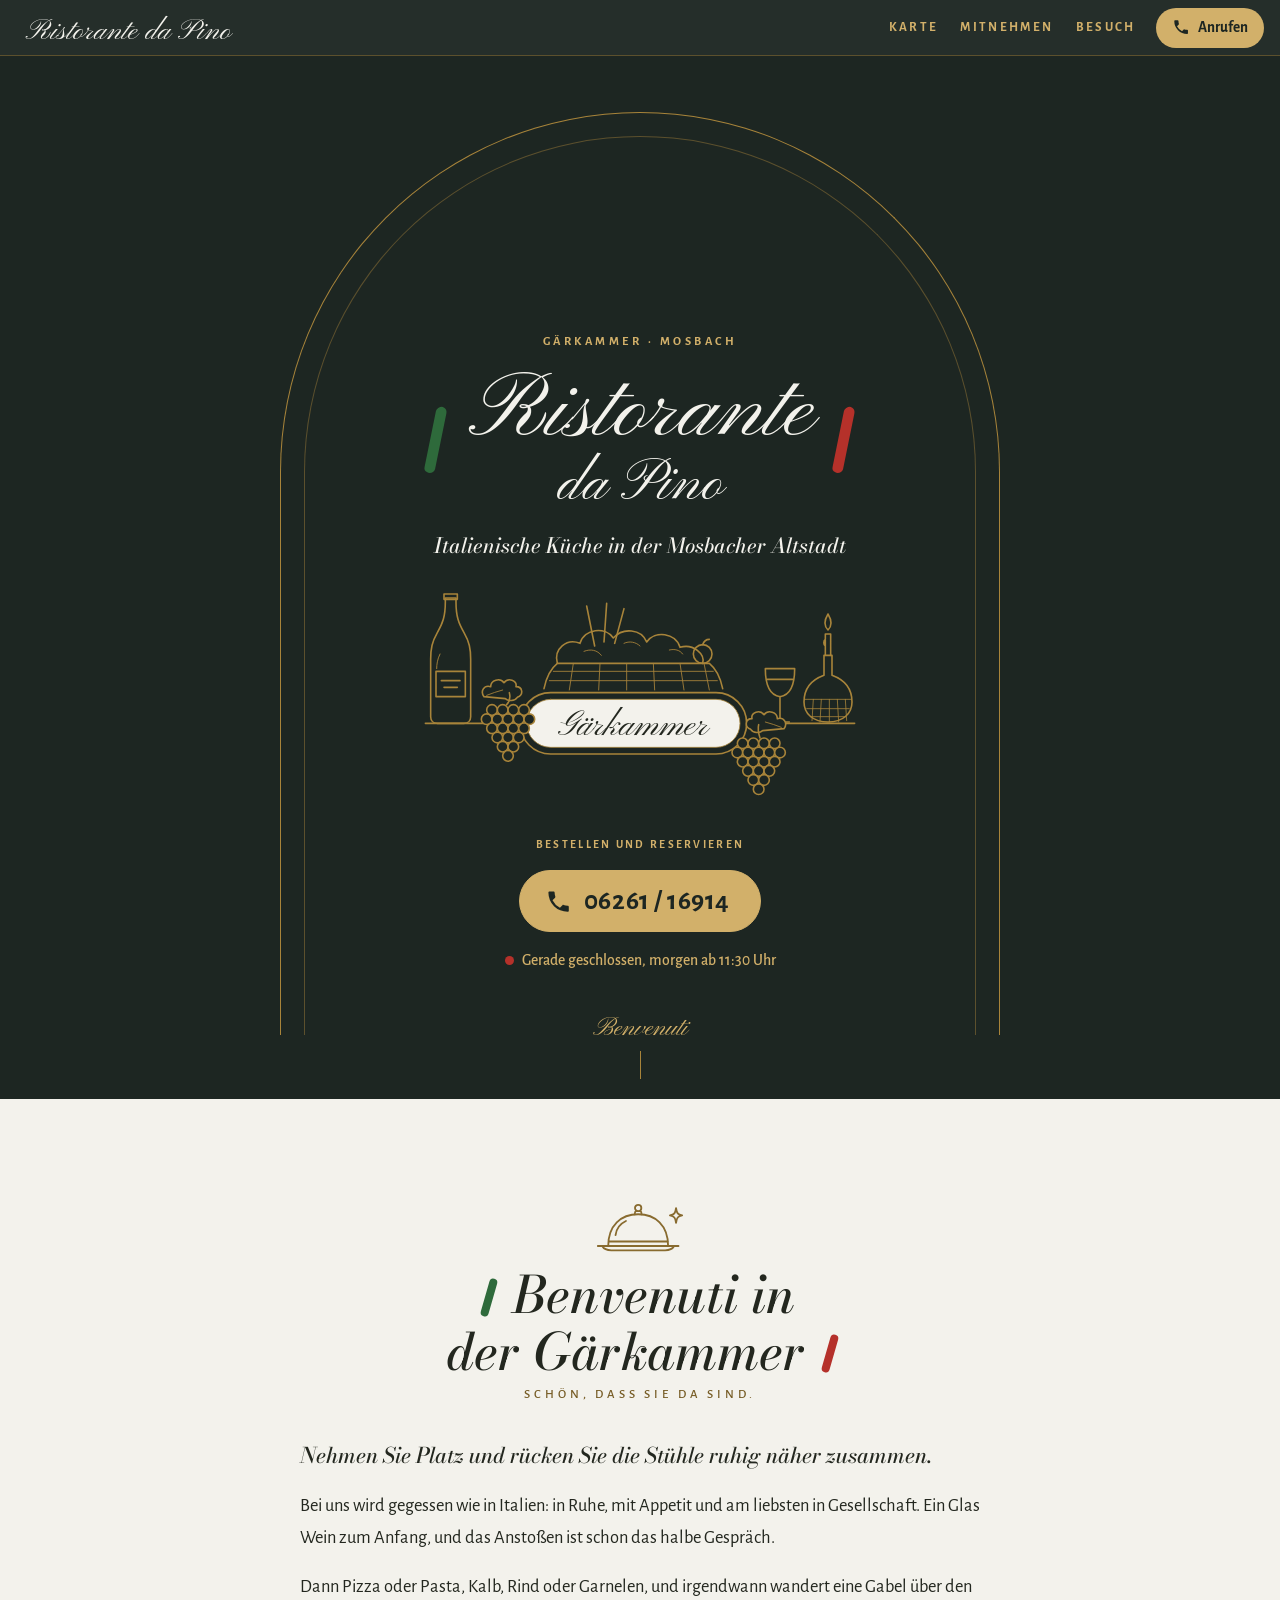
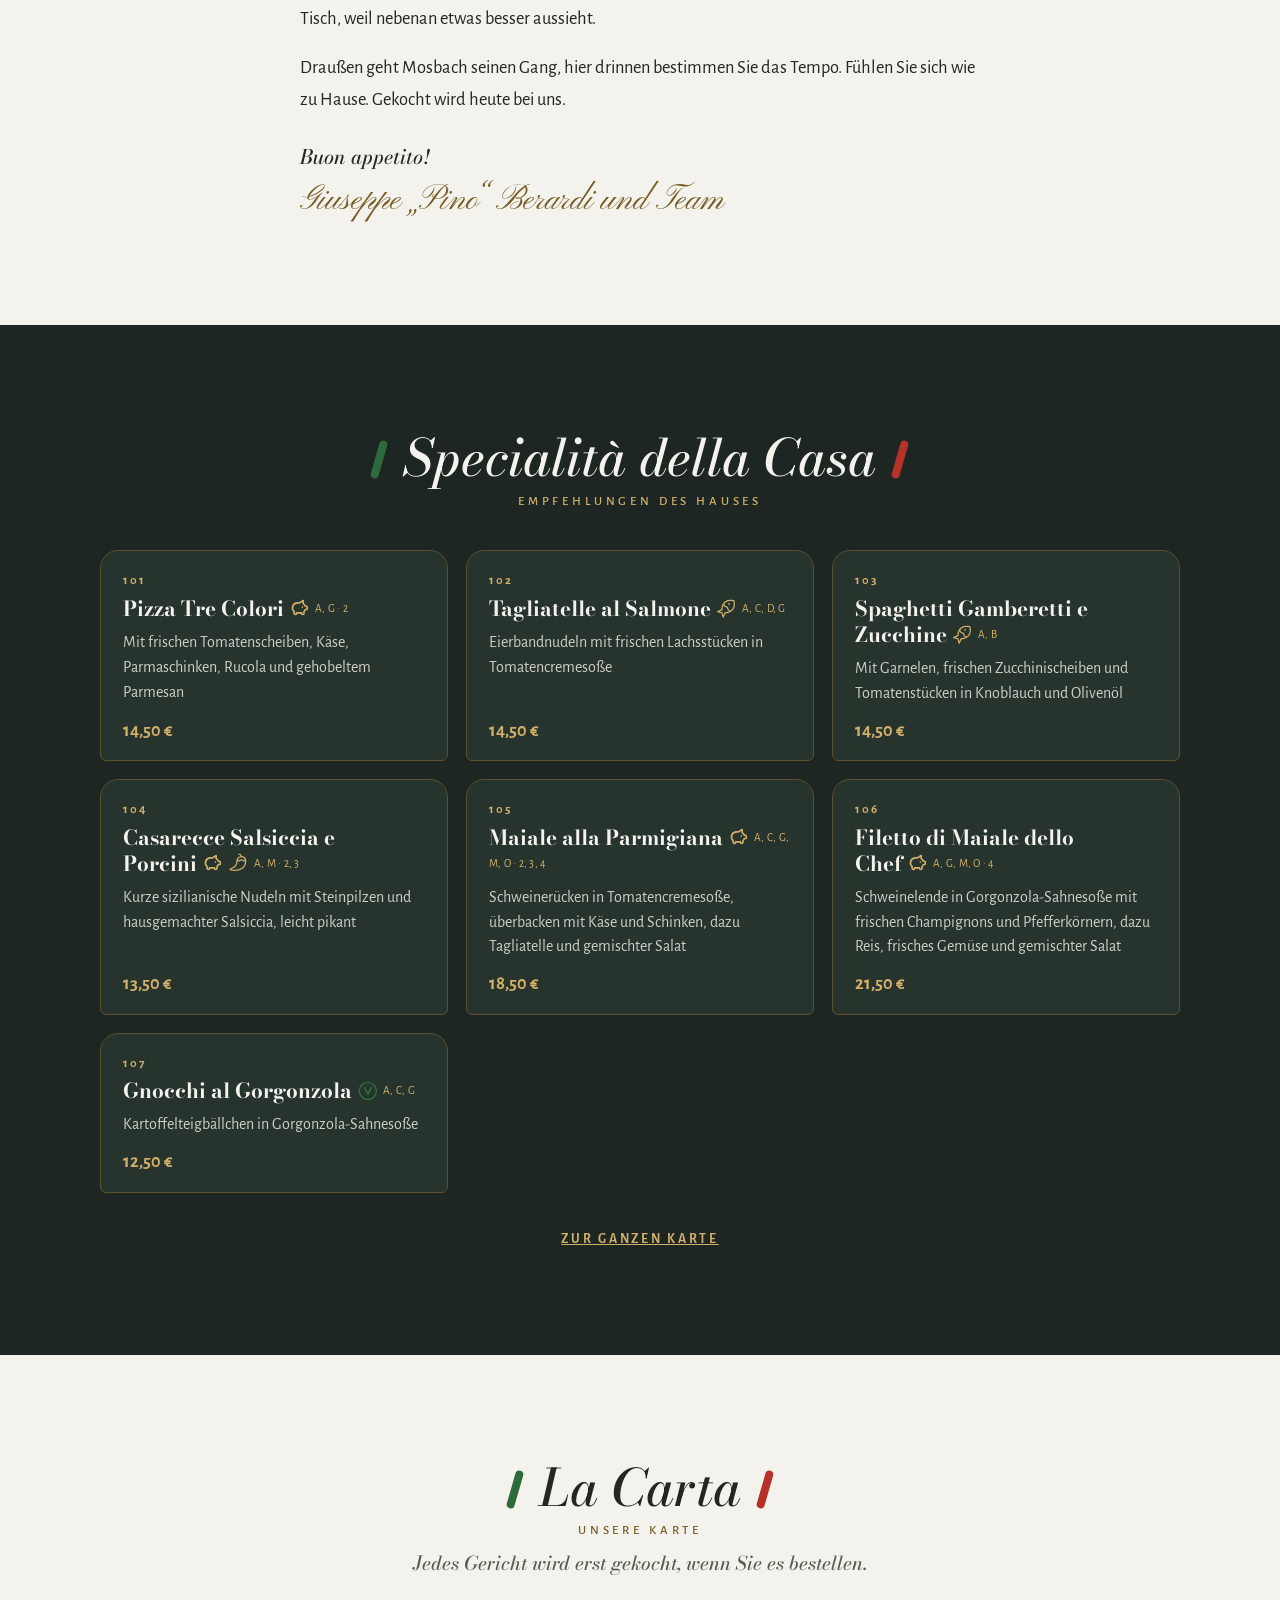
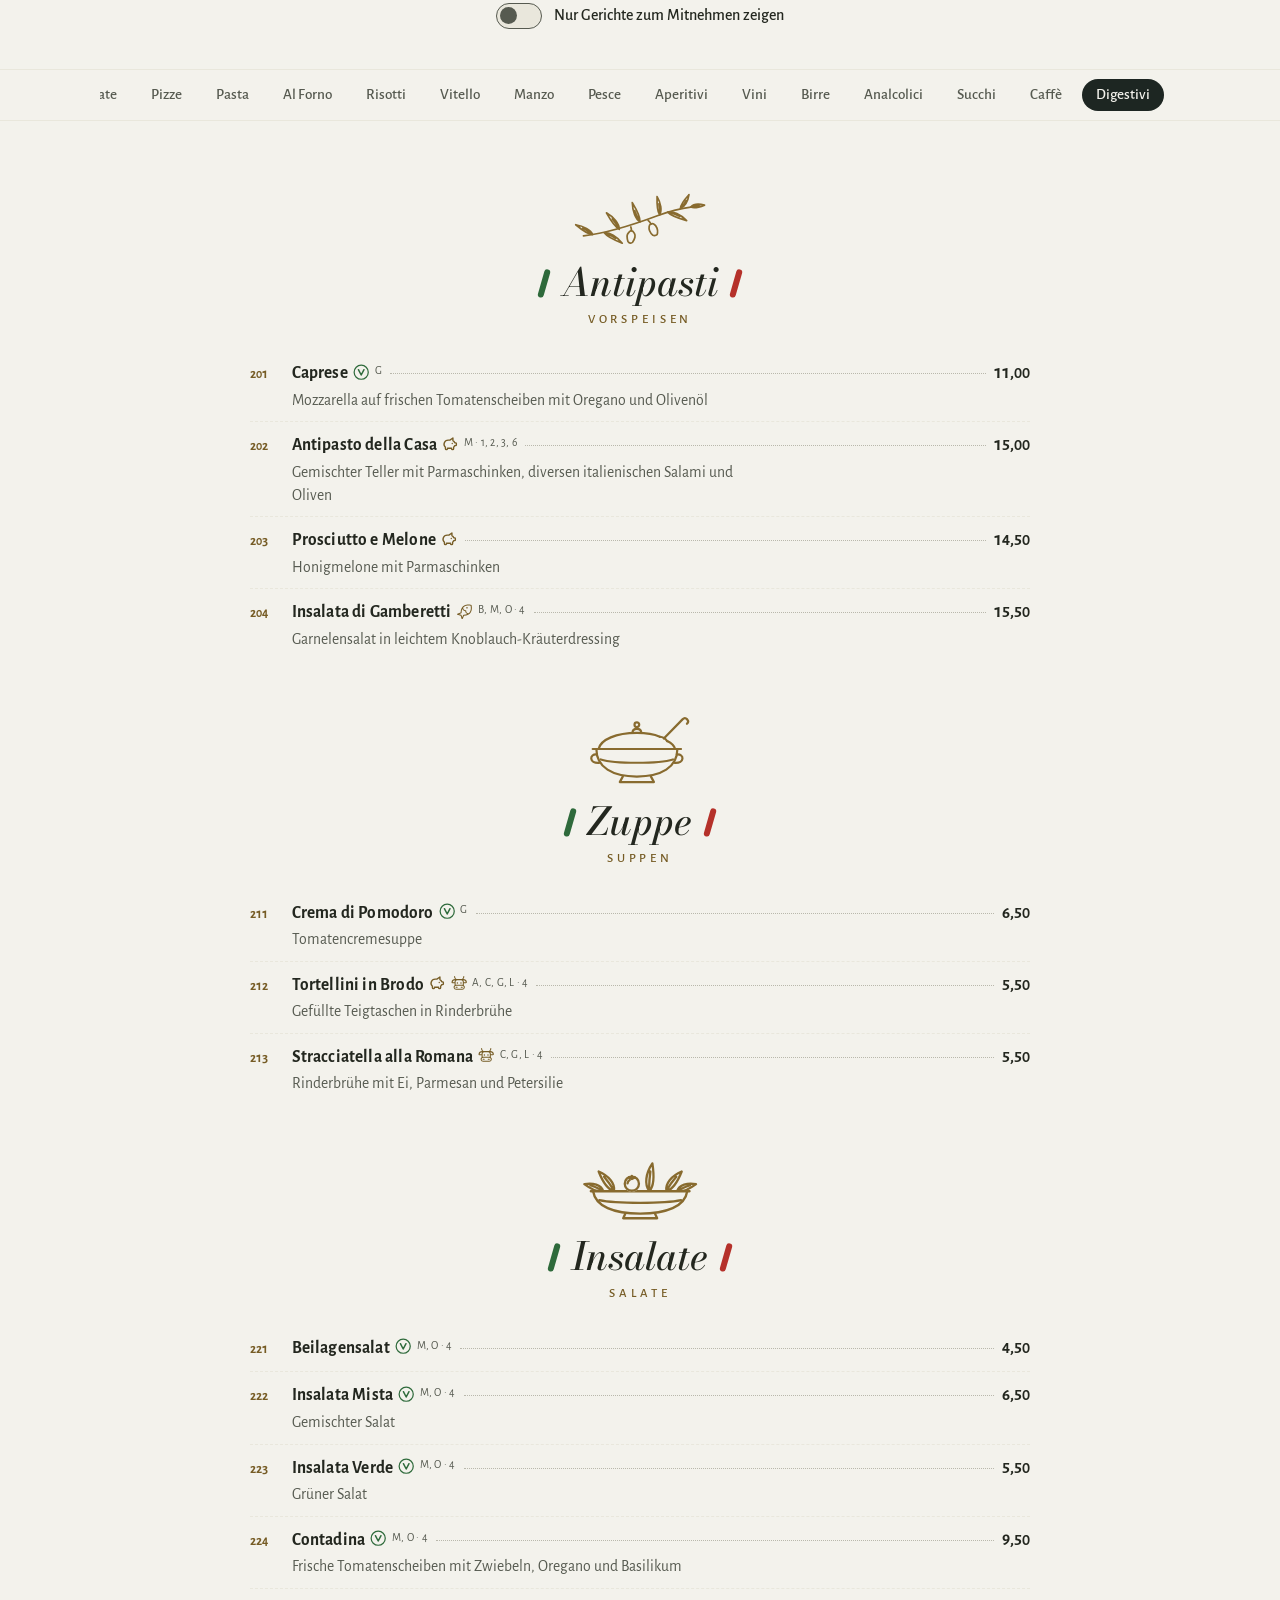
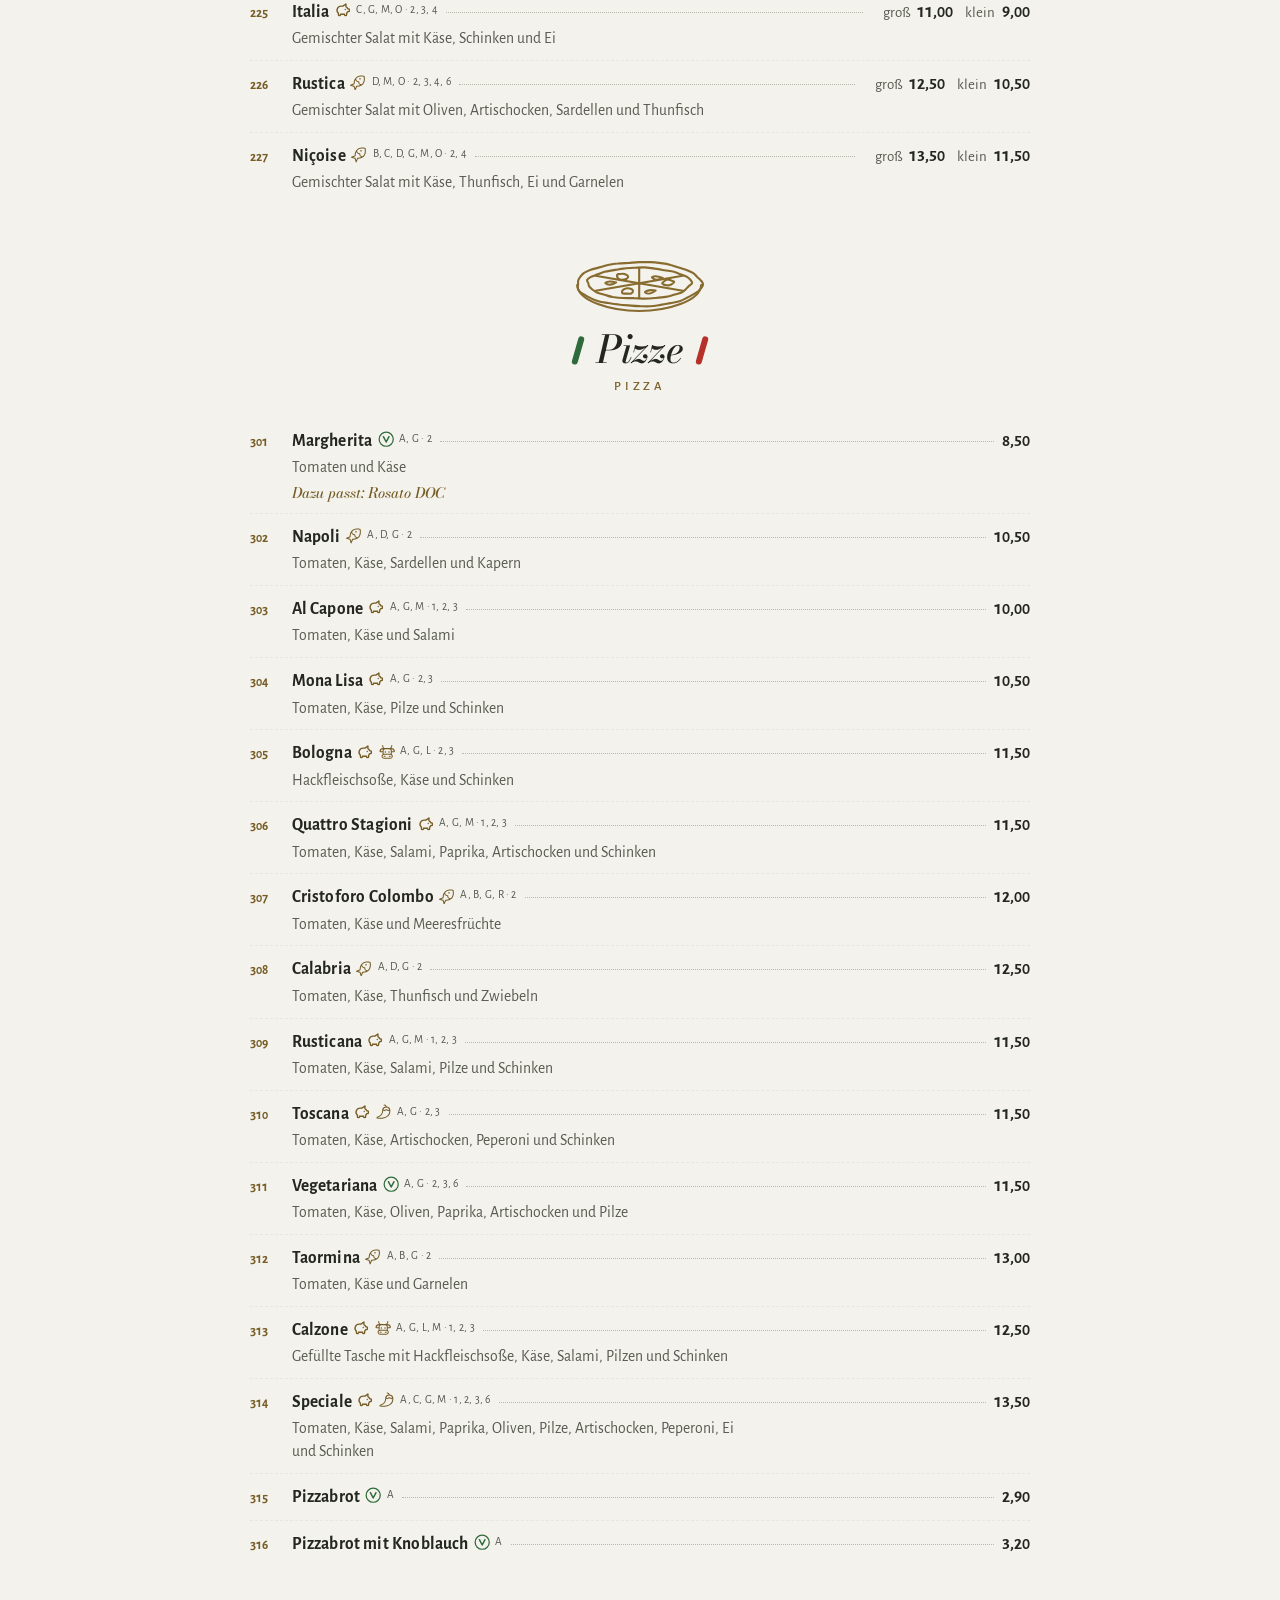
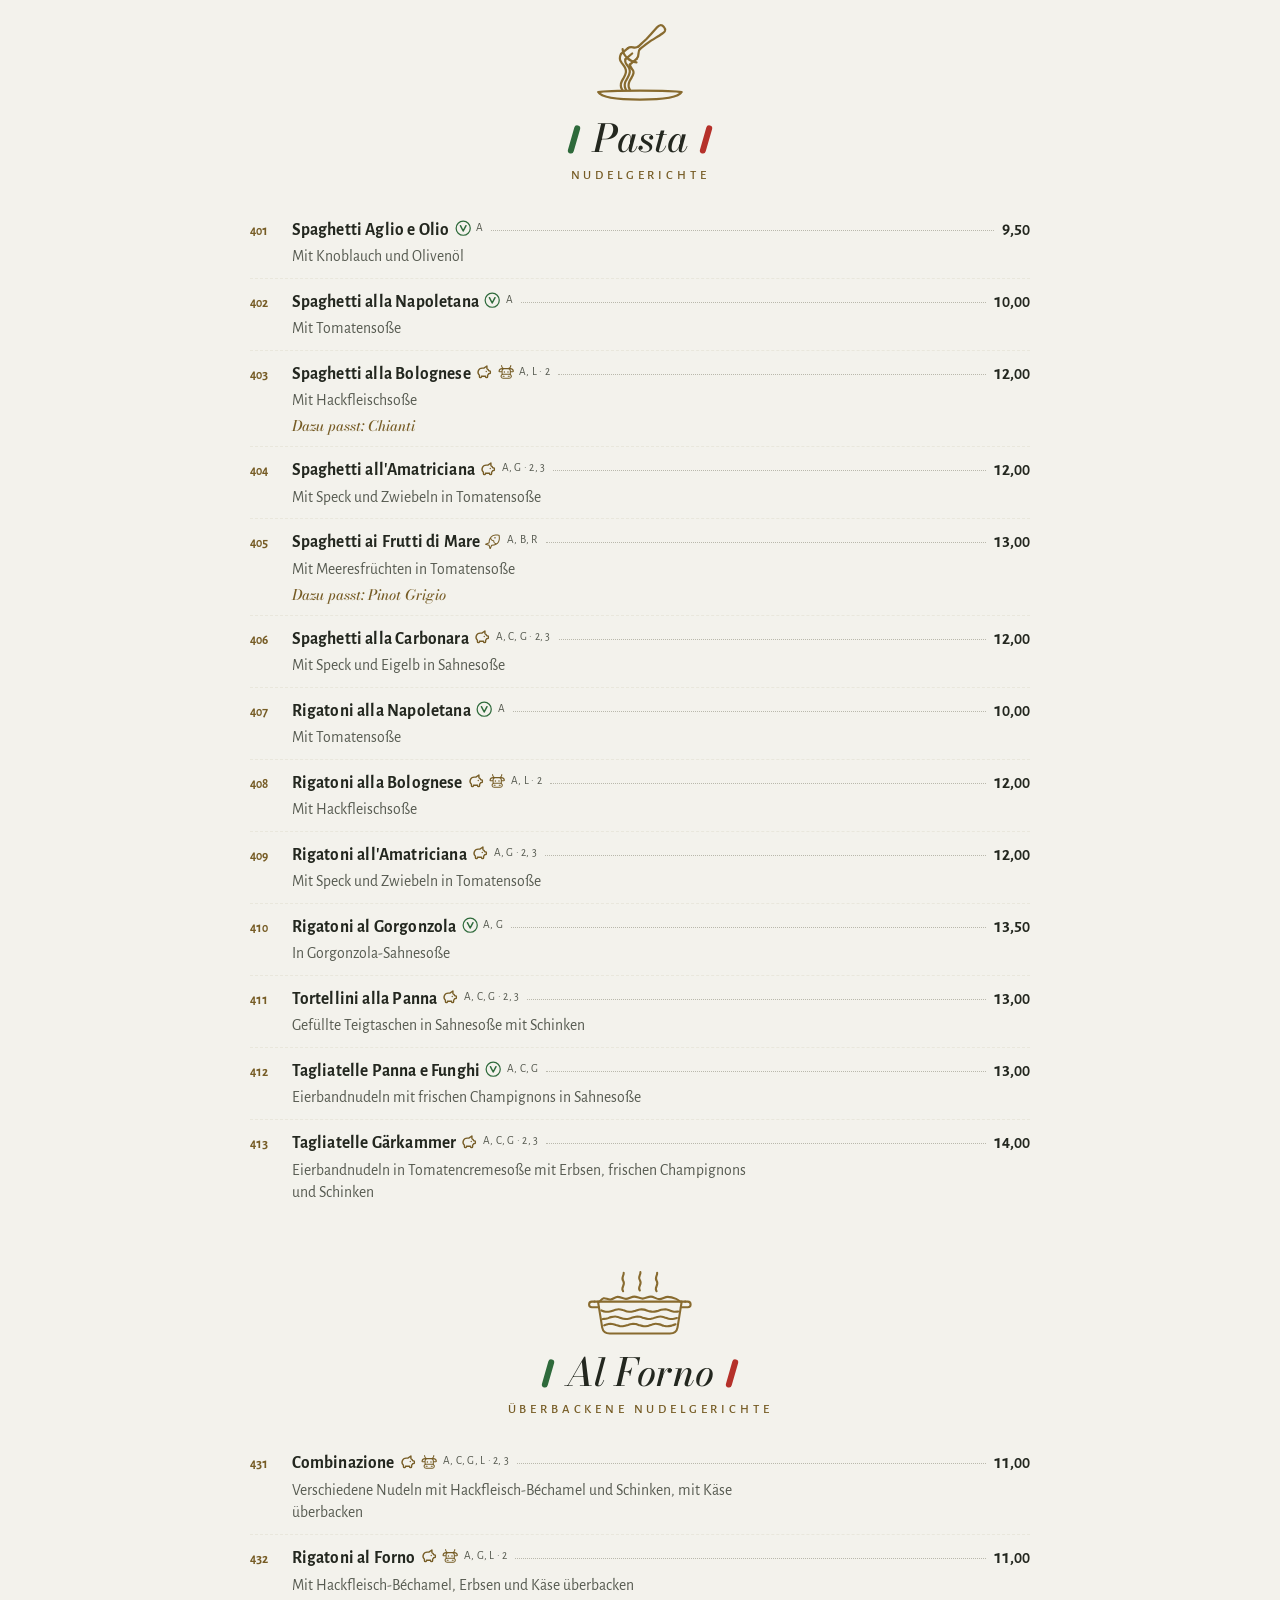
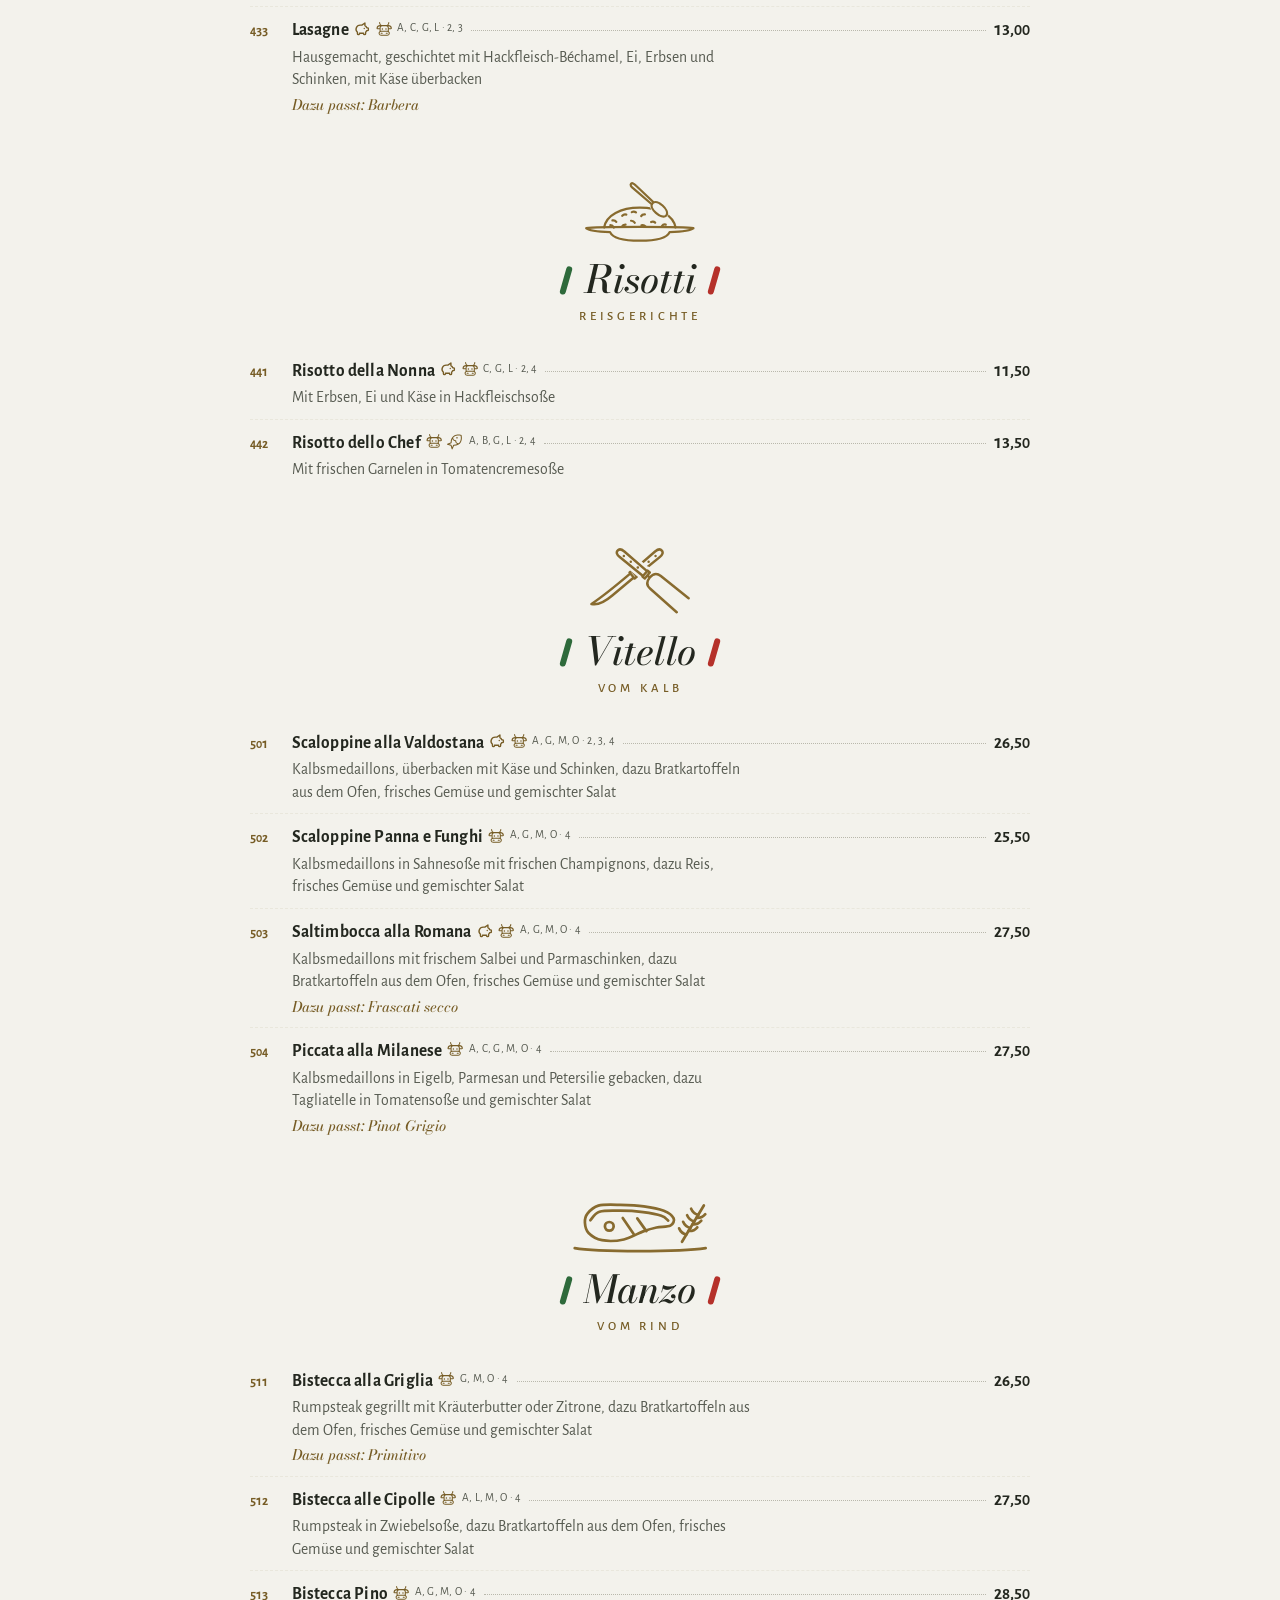
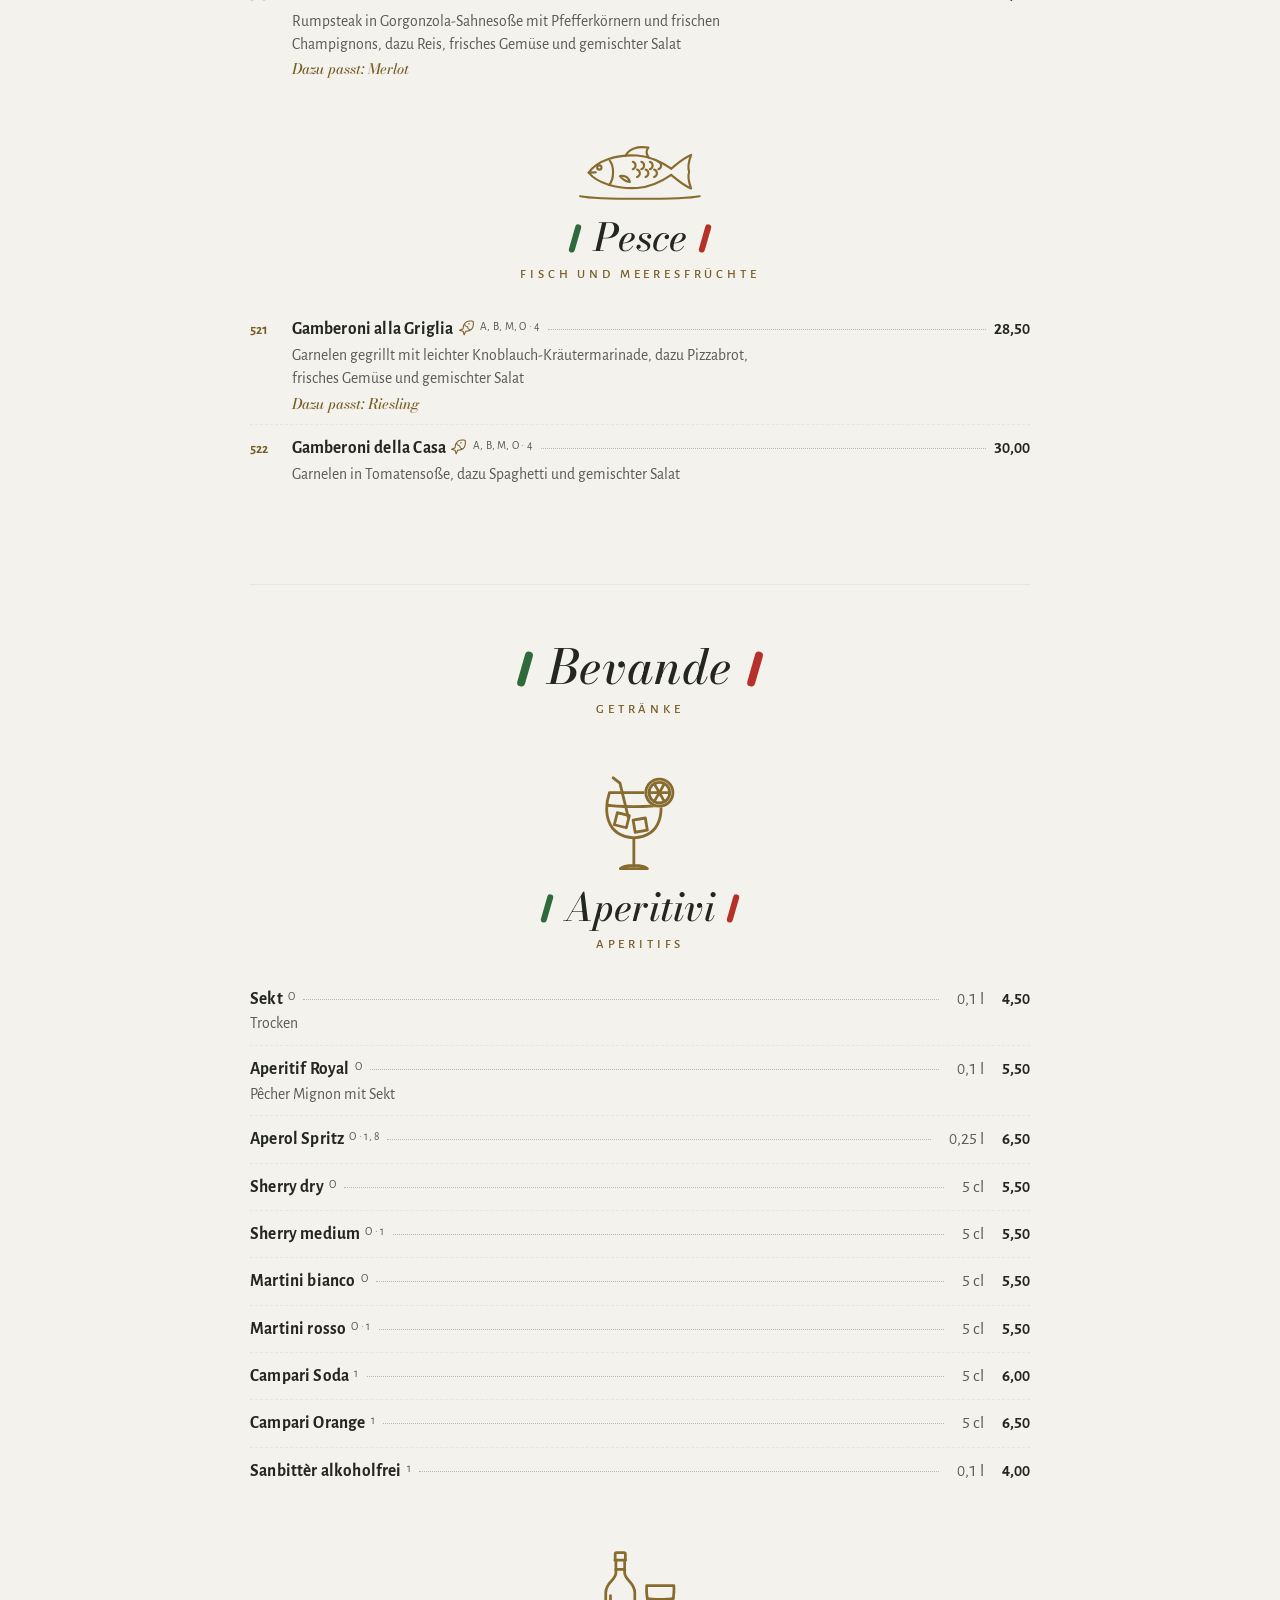
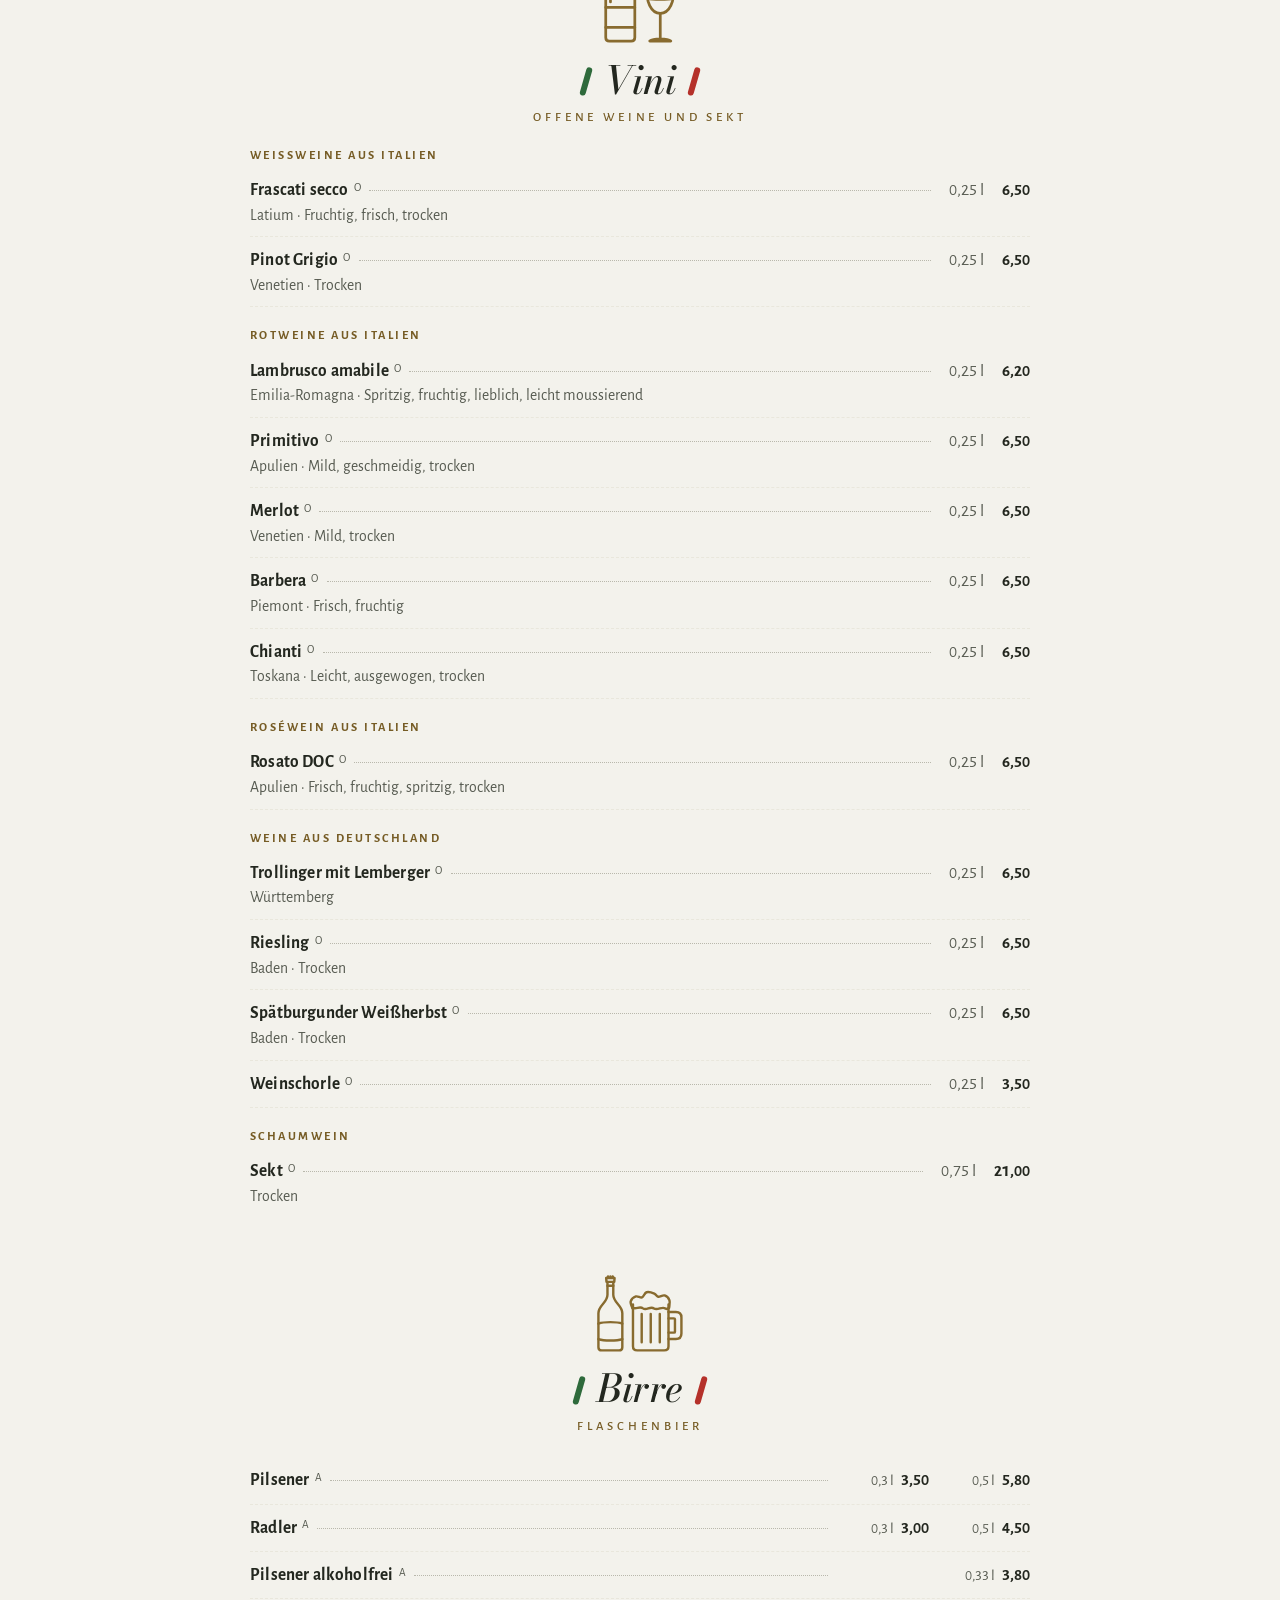
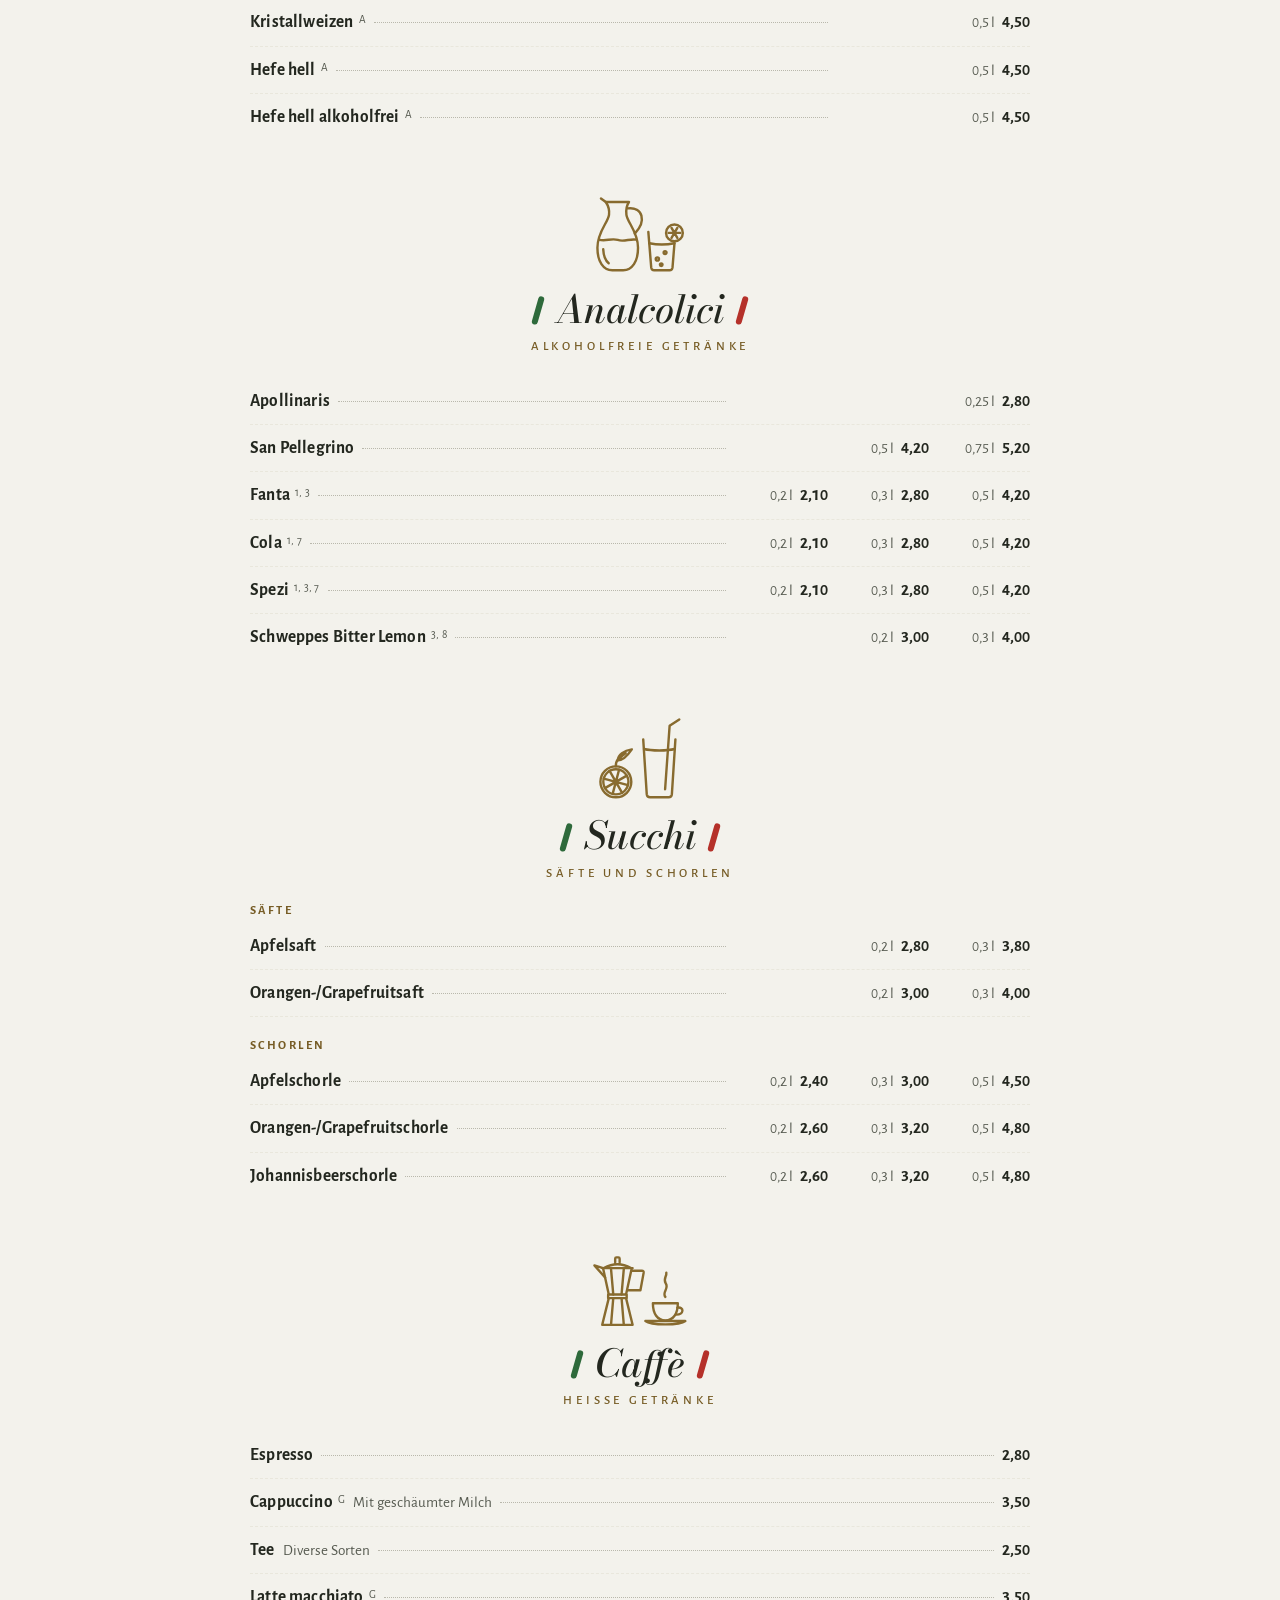
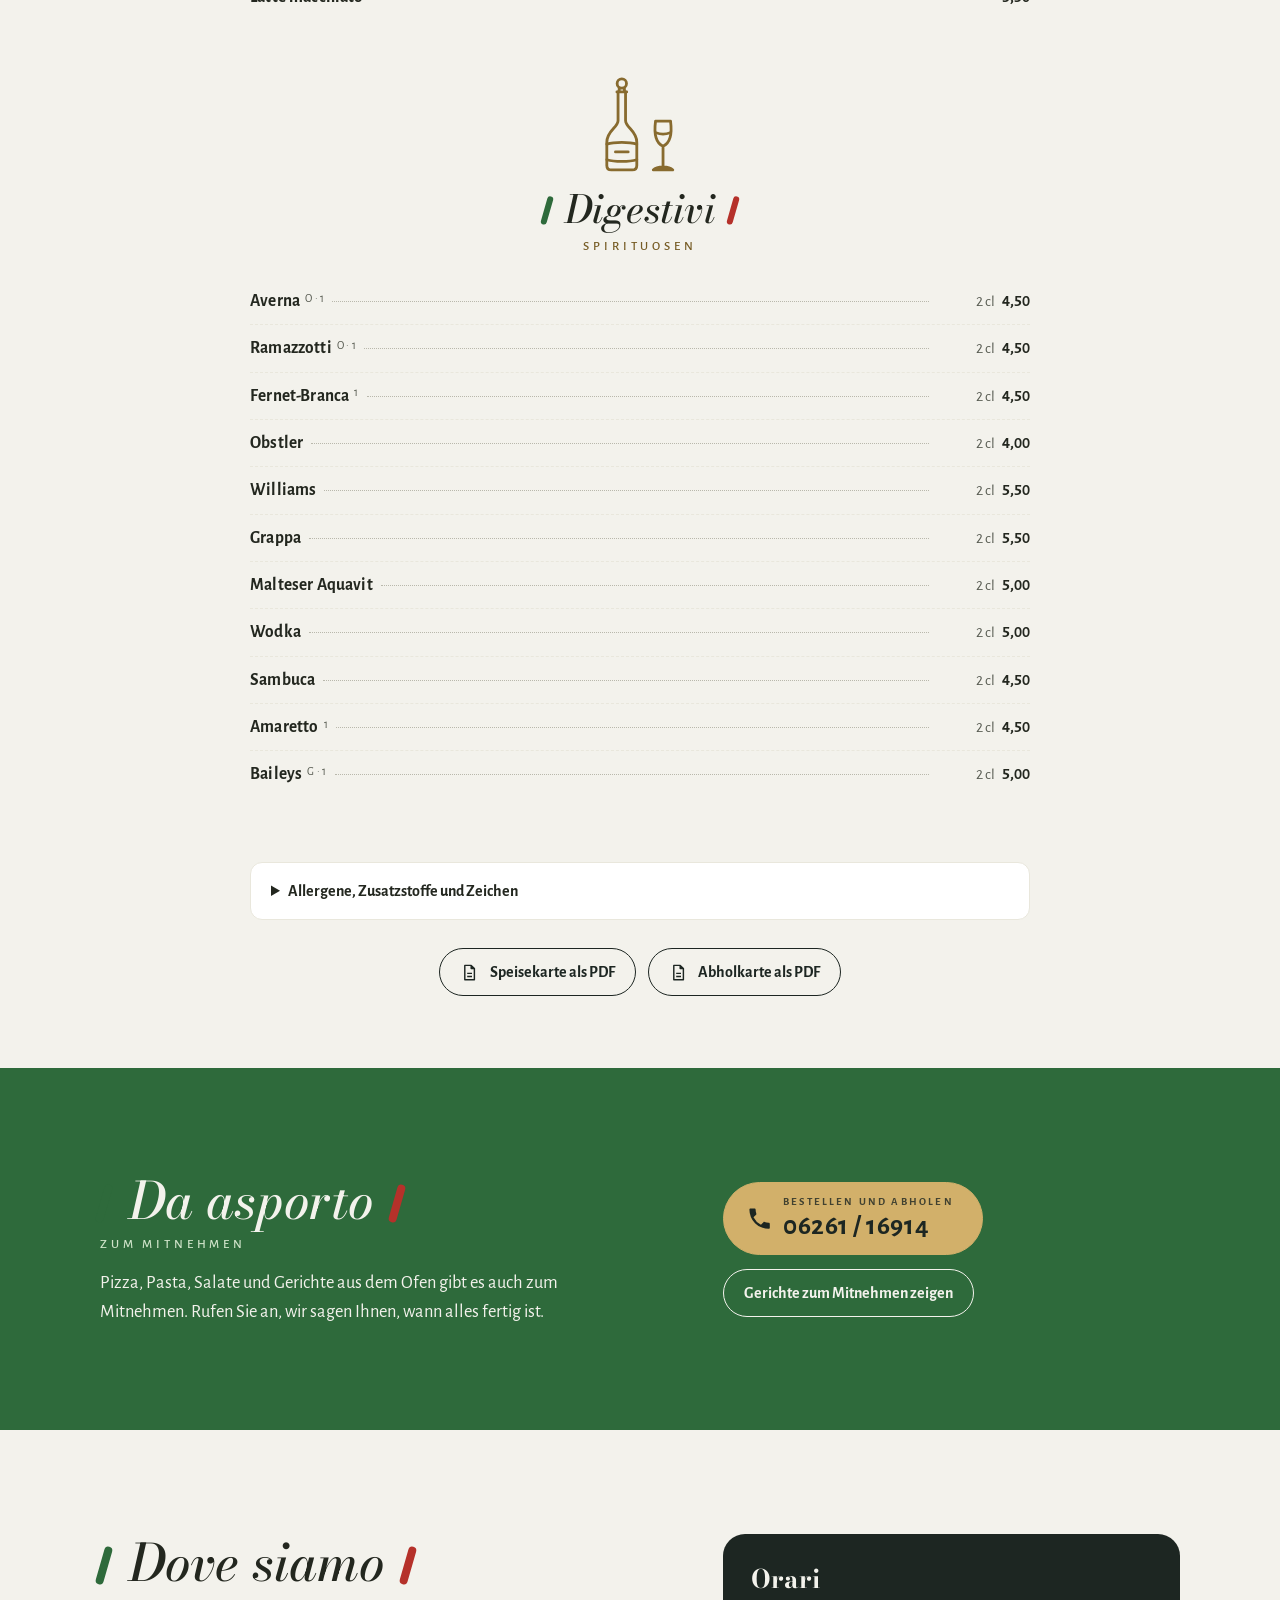
==== commit aca797b4: "Campari Soda und Orange 5 cl wie Sherry und Martini" ====
--- a/index.html
+++ b/index.html
@@ -90,4 +90,4 @@
    "closes": "22:00"
   }
  ]
-}</script></head><body><div class="topbar"><a class="mark" href="#top">Ristorante da Pino</a><nav aria-label="Hauptmenü"><a href="#karte">Karte</a><a href="#mitnehmen">Mitnehmen</a><a href="#besuch">Besuch</a></nav><a class="call" href="tel:+49626116914" aria-label="Anrufen: 06261 / 16914"><svg class="ico" viewBox="0 0 24 24" aria-hidden="true"><path fill="currentColor" d="M6.6 10.8a15.1 15.1 0 0 0 6.6 6.6l2.2-2.2c.3-.3.7-.4 1-.2 1.1.4 2.3.6 3.6.6.6 0 1 .4 1 1V20c0 .6-.4 1-1 1A17 17 0 0 1 3 4c0-.6.4-1 1-1h3.5c.6 0 1 .4 1 1 0 1.3.2 2.5.6 3.6.1.3 0 .7-.2 1Z"/></svg><span>Anrufen</span></a></div><header class="hero" id="top"><div class="vault"><span class="arch" aria-hidden="true"></span><div class="vault-in"><p class="eyebrow">Gärkammer · Mosbach</p><div class="wordmark"><svg class="brush" viewBox="0 0 30 80" aria-hidden="true"><path fill="#2e6a3b" d="M22 2c4 1 6 4 5 8L14 74c-1 4-6 6-9 4-3-1-4-4-3-7L15 7c1-3 4-5 7-5Z"/></svg><h1>Ristorante<span>da Pino</span></h1><svg class="brush" viewBox="0 0 30 80" aria-hidden="true"><path fill="#b5312a" d="M22 2c4 1 6 4 5 8L14 74c-1 4-6 6-9 4-3-1-4-4-3-7L15 7c1-3 4-5 7-5Z"/></svg></div><p class="tagline">Italienische Küche in der Mosbacher Altstadt</p><svg class="emblem" xmlns="http://www.w3.org/2000/svg" viewBox="0 0 660 330" role="img" aria-label="Gärkammer"><g fill="none" stroke="#a8843a" stroke-width="2.4" stroke-linecap="round" stroke-linejoin="round"><path d="M8 206H652"/><path d="M38 18h16v6c0 22 4 32 12 46 8 14 10 24 10 40v86c0 6-4 10-10 10H26c-6 0-10-4-10-10v-86c0-16 2-26 10-40 8-14 12-24 12-46Z"/><path d="M36 12h20v8H36ZM24 128h44v38H24ZM32 142h28M36 152h20"/><path d="M30 102c-4 8-5 16-5 22" stroke-width="1.4"/><path d="M262 90 250 30M276 84l4-58M292 86l14-52"/><path d="M186 154c4-20 10-30 20-38h228c10 8 16 18 20 38"/><path d="M200 128h240M194 142h252M230 116l-6 40M270 116l-2 40M310 116v40M350 116l2 40M390 116l6 40M426 116l8 40" stroke-width="1.3"/><path d="M206 116c-6-22 14-38 34-30 6-22 38-26 50-8 14-16 42-14 50 6 12-18 44-14 50 8 20-6 38 10 34 24"/><path d="M246 98c10-4 20-2 26 6M306 86c8-4 18-2 24 4M374 96c8-2 16 0 20 6" stroke-width="1.3"/><circle cx="424" cy="102" r="14"/><path d="M424 88c2-6 6-8 10-8"/><rect x="150" y="160" width="340" height="92" rx="46" fill="#1d2622"/><rect x="160" y="170" width="320" height="72" rx="36" fill="#f3f2ec" stroke-width="1.2"/><path d="M518 124h44c0 28-9 40-22 42-13-2-22-14-22-42ZM521 140h38M540 166v36M526 204h28"/><path d="M606 104h12v30c22 8 30 22 30 40 0 18-14 30-36 30s-36-12-36-30c0-18 8-32 30-40Z"/><path d="M577 170h70M580 184h64M586 196h52M590 170l-2 32M602 170l-2 34M614 170v34M626 170l2 34M638 170l2 32" stroke-width="1.2"/><path d="M608 104V72h8v32M608 80c-3 2-3 8 0 10"/><path d="M612 66c-6-6-6-14 0-24 6 10 6 18 0 24Z"/><g transform="translate(96 166) scale(1 1)"><path d="M0 0c-6-8 0-18 10-15 0-10 14-14 20-6 6-8 20-4 18 6 10 0 12 12 2 16-4 6-14 6-18 2Z" fill="#1d2622"/><path d="M4-2c8-3 16-6 24-8" stroke-width="1.3"/></g><circle cx="108.0" cy="186.0" r="8" fill="#1d2622"/><circle cx="124.0" cy="186.0" r="8" fill="#1d2622"/><circle cx="140.0" cy="186.0" r="8" fill="#1d2622"/><circle cx="156.0" cy="186.0" r="8" fill="#1d2622"/><circle cx="100.0" cy="199.8" r="8" fill="#1d2622"/><circle cx="116.0" cy="199.8" r="8" fill="#1d2622"/><circle cx="132.0" cy="199.8" r="8" fill="#1d2622"/><circle cx="148.0" cy="199.8" r="8" fill="#1d2622"/><circle cx="164.0" cy="199.8" r="8" fill="#1d2622"/><circle cx="108.0" cy="213.5" r="8" fill="#1d2622"/><circle cx="124.0" cy="213.5" r="8" fill="#1d2622"/><circle cx="140.0" cy="213.5" r="8" fill="#1d2622"/><circle cx="156.0" cy="213.5" r="8" fill="#1d2622"/><circle cx="116.0" cy="227.3" r="8" fill="#1d2622"/><circle cx="132.0" cy="227.3" r="8" fill="#1d2622"/><circle cx="148.0" cy="227.3" r="8" fill="#1d2622"/><circle cx="124.0" cy="241.0" r="8" fill="#1d2622"/><circle cx="140.0" cy="241.0" r="8" fill="#1d2622"/><circle cx="132.0" cy="254.8" r="8" fill="#1d2622"/><path d="M134 160c2 8 0 14-4 18"/><g transform="translate(546 214) scale(-1 1)"><path d="M0 0c-6-8 0-18 10-15 0-10 14-14 20-6 6-8 20-4 18 6 10 0 12 12 2 16-4 6-14 6-18 2Z" fill="#1d2622"/><path d="M4-2c8-3 16-6 24-8" stroke-width="1.3"/></g><circle cx="484.0" cy="236.0" r="8" fill="#1d2622"/><circle cx="500.0" cy="236.0" r="8" fill="#1d2622"/><circle cx="516.0" cy="236.0" r="8" fill="#1d2622"/><circle cx="532.0" cy="236.0" r="8" fill="#1d2622"/><circle cx="476.0" cy="249.8" r="8" fill="#1d2622"/><circle cx="492.0" cy="249.8" r="8" fill="#1d2622"/><circle cx="508.0" cy="249.8" r="8" fill="#1d2622"/><circle cx="524.0" cy="249.8" r="8" fill="#1d2622"/><circle cx="540.0" cy="249.8" r="8" fill="#1d2622"/><circle cx="484.0" cy="263.5" r="8" fill="#1d2622"/><circle cx="500.0" cy="263.5" r="8" fill="#1d2622"/><circle cx="516.0" cy="263.5" r="8" fill="#1d2622"/><circle cx="532.0" cy="263.5" r="8" fill="#1d2622"/><circle cx="492.0" cy="277.3" r="8" fill="#1d2622"/><circle cx="508.0" cy="277.3" r="8" fill="#1d2622"/><circle cx="524.0" cy="277.3" r="8" fill="#1d2622"/><circle cx="500.0" cy="291.0" r="8" fill="#1d2622"/><circle cx="516.0" cy="291.0" r="8" fill="#1d2622"/><circle cx="508.0" cy="304.8" r="8" fill="#1d2622"/><path d="M508 208c-2 8 0 14 2 20"/></g><text x="320" y="223" text-anchor="middle" font-family="'Pinyon Script', 'Snell Roundhand', cursive" font-size="54" fill="#23271f">Gärkammer</text></svg><p class="cta-label">Bestellen und reservieren</p><a class="btn big cta" href="tel:+49626116914"><svg class="ico" viewBox="0 0 24 24" aria-hidden="true"><path fill="currentColor" d="M6.6 10.8a15.1 15.1 0 0 0 6.6 6.6l2.2-2.2c.3-.3.7-.4 1-.2 1.1.4 2.3.6 3.6.6.6 0 1 .4 1 1V20c0 .6-.4 1-1 1A17 17 0 0 1 3 4c0-.6.4-1 1-1h3.5c.6 0 1 .4 1 1 0 1.3.2 2.5.6 3.6.1.3 0 .7-.2 1Z"/></svg><span>06261 / 16914</span></a><p class="status" data-status hidden></p></div></div><p class="scroll"><a href="#willkommen">Benvenuti</a></p></header><main><section class="band paper welcome" id="willkommen" aria-labelledby="h-welcome"><div class="wrap narrow"><svg class="illu" aria-hidden="true" style="--s:0.747" xmlns="http://www.w3.org/2000/svg" viewBox="25.5 15.3 72 40.2" fill="none" stroke="currentColor" stroke-width="1.5" stroke-linecap="round" stroke-linejoin="round"><path d="M27 50.5H93M30.5 50.5Q32.5 54 38 54H82Q87.5 54 89.5 50.5"/><path d="M35.5 50.5C35.5 33.5 46 24.5 60 24.5C74 24.5 84.5 33.5 84.5 50.5"/><path d="M36 46.8H84"/><path d="M57.2 24.6Q57.2 22.2 58.4 21.6M62.8 24.6Q62.8 22.2 61.6 21.6M57.4 19.4A2.6 2.6 0 1 0 62.6 19.4A2.6 2.6 0 1 0 57.4 19.4Z"/><path d="M41.5 41.5C42.2 36.2 45.3 32.2 50 30"/><path d="M91 19.5C91.6 23.6 92.4 24.9 96 25.5C92.4 26.1 91.6 27.4 91 31.5C90.4 27.4 89.6 26.1 86 25.5C89.6 24.9 90.4 23.6 91 19.5Z"/></svg><h2 id="h-welcome">Benvenuti in der Gärkammer</h2><p class="sub">Schön, dass Sie da sind.</p><div class="letter"><p class="lead">Nehmen Sie Platz und rücken Sie die Stühle ruhig näher zusammen.</p><p>Bei uns wird gegessen wie in Italien: in Ruhe, mit Appetit und am liebsten in Gesellschaft. Ein Glas Wein zum Anfang, und das Anstoßen ist schon das halbe Gespräch.</p><p>Dann Pizza oder Pasta, Kalb, Rind oder Garnelen, und irgendwann wandert eine Gabel über den Tisch, weil nebenan etwas besser aussieht.</p><p>Draußen geht Mosbach seinen Gang, hier drinnen bestimmen Sie das Tempo. Fühlen Sie sich wie zu Hause. Gekocht wird heute bei uns.</p><p class="closing">Buon appetito!</p><p class="signature">Giuseppe „Pino“ Berardi und Team</p></div></div></section><section class="band cellar specials" id="empfehlungen" aria-labelledby="h-specials"><div class="wrap"><h2 id="h-specials">Specialità della Casa</h2><p class="sub">Empfehlungen des Hauses</p><ul class="special-grid"><li><span class="no">101</span><h3>Pizza Tre <span class="nowrap">Colori<svg class="mark animal" role="img" aria-label="Schwein" xmlns="http://www.w3.org/2000/svg" viewBox="0 0 24 24" fill="none" stroke="currentColor" stroke-width="2" stroke-linecap="round" stroke-linejoin="round"><path d="M15 11v.01"/><path d="M16 3l0 3.803a6.019 6.019 0 0 1 2.658 3.197h1.341a1 1 0 0 1 1 1v2a1 1 0 0 1 -1 1h-1.342a6.008 6.008 0 0 1 -1.658 2.473v2.027a1.5 1.5 0 0 1 -3 0v-.583a6.04 6.04 0 0 1 -1 .083h-4a6.04 6.04 0 0 1 -1 -.083v.583a1.5 1.5 0 0 1 -3 0v-2l0 -.027a6 6 0 0 1 4 -10.473h2.5l4.5 -3z"/></svg><span class="codes">A, G · 2</span></span></h3><p>Mit frischen Tomatenscheiben, Käse, Parmaschinken, Rucola und gehobeltem Parmesan</p><p class="price">14,50 €</p></li><li><span class="no">102</span><h3>Tagliatelle al <span class="nowrap">Salmone<svg class="mark animal" role="img" aria-label="Fisch und Meeresfrüchte" xmlns="http://www.w3.org/2000/svg" viewBox="0 0 256 256" fill="currentColor"><path d="M168,76a12,12,0,1,1-12-12A12,12,0,0,1,168,76Zm48.72,67.64c-19.37,34.9-55.44,53.76-107.24,56.1l-22,51.41A8,8,0,0,1,80.1,256l-.51,0a8,8,0,0,1-7.19-5.78L57.6,198.39,5.8,183.56a8,8,0,0,1-1-15.05l51.41-22c2.35-51.78,21.21-87.84,56.09-107.22,24.75-13.74,52.74-15.84,71.88-15.18,18.64.64,36,4.27,38.86,6a8,8,0,0,1,2.83,2.83c1.69,2.85,5.33,20.21,6,38.85C232.55,90.89,230.46,118.89,216.72,143.64Zm-55.18,29a52.11,52.11,0,0,1-33.4-44.78A52.09,52.09,0,0,1,83.37,94.47q-10.45,23.79-11.3,57.59a8,8,0,0,1-4.85,7.17L31.83,174.37l34.45,9.86a8,8,0,0,1,5.49,5.5l9.84,34.44,15.16-35.4a8,8,0,0,1,7.17-4.84Q137.71,183.12,161.54,172.64ZM212.42,43.57c-14.15-3-64.1-11-100.3,14.75a81.21,81.21,0,0,0-16,15.07,36,36,0,0,0,39.35,38.44,8,8,0,0,1,8.73,8.73,36,36,0,0,0,38.47,39.34,80.81,80.81,0,0,0,15-16C223.42,107.73,215.42,57.74,212.42,43.57Z"/></svg><span class="codes">A, C, D, G</span></span></h3><p>Eierbandnudeln mit frischen Lachsstücken in Tomatencremesoße</p><p class="price">14,50 €</p></li><li><span class="no">103</span><h3>Spaghetti Gamberetti e <span class="nowrap">Zucchine<svg class="mark animal" role="img" aria-label="Fisch und Meeresfrüchte" xmlns="http://www.w3.org/2000/svg" viewBox="0 0 256 256" fill="currentColor"><path d="M168,76a12,12,0,1,1-12-12A12,12,0,0,1,168,76Zm48.72,67.64c-19.37,34.9-55.44,53.76-107.24,56.1l-22,51.41A8,8,0,0,1,80.1,256l-.51,0a8,8,0,0,1-7.19-5.78L57.6,198.39,5.8,183.56a8,8,0,0,1-1-15.05l51.41-22c2.35-51.78,21.21-87.84,56.09-107.22,24.75-13.74,52.74-15.84,71.88-15.18,18.64.64,36,4.27,38.86,6a8,8,0,0,1,2.83,2.83c1.69,2.85,5.33,20.21,6,38.85C232.55,90.89,230.46,118.89,216.72,143.64Zm-55.18,29a52.11,52.11,0,0,1-33.4-44.78A52.09,52.09,0,0,1,83.37,94.47q-10.45,23.79-11.3,57.59a8,8,0,0,1-4.85,7.17L31.83,174.37l34.45,9.86a8,8,0,0,1,5.49,5.5l9.84,34.44,15.16-35.4a8,8,0,0,1,7.17-4.84Q137.71,183.12,161.54,172.64ZM212.42,43.57c-14.15-3-64.1-11-100.3,14.75a81.21,81.21,0,0,0-16,15.07,36,36,0,0,0,39.35,38.44,8,8,0,0,1,8.73,8.73,36,36,0,0,0,38.47,39.34,80.81,80.81,0,0,0,15-16C223.42,107.73,215.42,57.74,212.42,43.57Z"/></svg><span class="codes">A, B</span></span></h3><p>Mit Garnelen, frischen Zucchinischeiben und Tomatenstücken in Knoblauch und Olivenöl</p><p class="price">14,50 €</p></li><li><span class="no">104</span><h3>Casarecce Salsiccia e <span class="nowrap">Porcini<svg class="mark animal" role="img" aria-label="Schwein" xmlns="http://www.w3.org/2000/svg" viewBox="0 0 24 24" fill="none" stroke="currentColor" stroke-width="2" stroke-linecap="round" stroke-linejoin="round"><path d="M15 11v.01"/><path d="M16 3l0 3.803a6.019 6.019 0 0 1 2.658 3.197h1.341a1 1 0 0 1 1 1v2a1 1 0 0 1 -1 1h-1.342a6.008 6.008 0 0 1 -1.658 2.473v2.027a1.5 1.5 0 0 1 -3 0v-.583a6.04 6.04 0 0 1 -1 .083h-4a6.04 6.04 0 0 1 -1 -.083v.583a1.5 1.5 0 0 1 -3 0v-2l0 -.027a6 6 0 0 1 4 -10.473h2.5l4.5 -3z"/></svg><svg class="mark animal" role="img" aria-label="scharf" xmlns="http://www.w3.org/2000/svg" viewBox="0 0 256 256" fill="currentColor"><path d="M167.27,40.42A40.06,40.06,0,0,0,128,8a8,8,0,0,0,0,16,24,24,0,0,1,22.85,16.66A64.08,64.08,0,0,0,96,104c0,46.75-25.75,78-76.53,93a16,16,0,0,0,1.77,31.13A264.8,264.8,0,0,0,66.75,232c40.78,0,86.16-9.15,117.53-35.46C210.64,174.44,224,143.3,224,104h0A64.07,64.07,0,0,0,167.27,40.42ZM160,56a48.07,48.07,0,0,1,45.37,32.37L192,95,163.58,80.83a8,8,0,0,0-7.16,0L128,95l-13.37-6.68A48.08,48.08,0,0,1,160,56Zm14,128.3c-18,15.07-43.6,25.26-74.12,29.47A254.08,254.08,0,0,1,24,212.37h0v0c57.23-16.87,87.63-54,88-107.42l12.44,6.22a8,8,0,0,0,7.16,0L160,96.93l28.42,14.21a8,8,0,0,0,7.16,0l12.41-6.2C207.78,138.84,196.35,165.54,174,184.29Z"/></svg><span class="codes">A, M · 2, 3</span></span></h3><p>Kurze sizilianische Nudeln mit Steinpilzen und hausgemachter Salsiccia, leicht pikant</p><p class="price">13,50 €</p></li><li><span class="no">105</span><h3>Maiale alla <span class="nowrap">Parmigiana<svg class="mark animal" role="img" aria-label="Schwein" xmlns="http://www.w3.org/2000/svg" viewBox="0 0 24 24" fill="none" stroke="currentColor" stroke-width="2" stroke-linecap="round" stroke-linejoin="round"><path d="M15 11v.01"/><path d="M16 3l0 3.803a6.019 6.019 0 0 1 2.658 3.197h1.341a1 1 0 0 1 1 1v2a1 1 0 0 1 -1 1h-1.342a6.008 6.008 0 0 1 -1.658 2.473v2.027a1.5 1.5 0 0 1 -3 0v-.583a6.04 6.04 0 0 1 -1 .083h-4a6.04 6.04 0 0 1 -1 -.083v.583a1.5 1.5 0 0 1 -3 0v-2l0 -.027a6 6 0 0 1 4 -10.473h2.5l4.5 -3z"/></svg><span class="codes">A, C, G, M, O · 2, 3, 4</span></span></h3><p>Schweinerücken in Tomatencremesoße, überbacken mit Käse und Schinken, dazu Tagliatelle und gemischter Salat</p><p class="price">18,50 €</p></li><li><span class="no">106</span><h3>Filetto di Maiale dello <span class="nowrap">Chef<svg class="mark animal" role="img" aria-label="Schwein" xmlns="http://www.w3.org/2000/svg" viewBox="0 0 24 24" fill="none" stroke="currentColor" stroke-width="2" stroke-linecap="round" stroke-linejoin="round"><path d="M15 11v.01"/><path d="M16 3l0 3.803a6.019 6.019 0 0 1 2.658 3.197h1.341a1 1 0 0 1 1 1v2a1 1 0 0 1 -1 1h-1.342a6.008 6.008 0 0 1 -1.658 2.473v2.027a1.5 1.5 0 0 1 -3 0v-.583a6.04 6.04 0 0 1 -1 .083h-4a6.04 6.04 0 0 1 -1 -.083v.583a1.5 1.5 0 0 1 -3 0v-2l0 -.027a6 6 0 0 1 4 -10.473h2.5l4.5 -3z"/></svg><span class="codes">A, G, M, O · 4</span></span></h3><p>Schweinelende in Gorgonzola-Sahnesoße mit frischen Champignons und Pfefferkörnern, dazu Reis, frisches Gemüse und gemischter Salat</p><p class="price">21,50 €</p></li><li><span class="no">107</span><h3>Gnocchi al <span class="nowrap">Gorgonzola<svg class="mark veg" viewBox="0 0 20 20" role="img" aria-label="vegetarisch"><circle cx="10" cy="10" r="8.6" fill="none" stroke="currentColor" stroke-width="1.5"/><path d="M6.6 6.9 10 13.4l3.4-6.5" fill="none" stroke="currentColor" stroke-width="1.8" stroke-linecap="round" stroke-linejoin="round"/></svg><span class="codes">A, C, G</span></span></h3><p>Kartoffelteigbällchen in Gorgonzola-Sahnesoße</p><p class="price">12,50 €</p></li></ul><p class="more"><a href="#karte">Zur ganzen Karte</a></p></div></section><section class="band paper menu" id="karte" aria-labelledby="h-menu"><div class="wrap"><h2 id="h-menu">La Carta</h2><p class="sub">Unsere Karte</p><p class="kicker">Jedes Gericht wird erst gekocht, wenn Sie es bestellen.</p><label class="filter"><input type="checkbox" id="pickup-only"><span class="switch" aria-hidden="true"></span>Nur Gerichte zum Mitnehmen zeigen</label></div><nav class="chips" aria-label="Abschnitte der Karte"><ul><li class=""><a href="#antipasti">Antipasti</a></li><li class=""><a href="#zuppe">Zuppe</a></li><li class="has-pickup"><a href="#salate">Insalate</a></li><li class="has-pickup"><a href="#pizza">Pizze</a></li><li class="has-pickup"><a href="#pasta">Pasta</a></li><li class="has-pickup"><a href="#forno">Al Forno</a></li><li class="has-pickup"><a href="#risotto">Risotti</a></li><li class=""><a href="#kalb">Vitello</a></li><li class=""><a href="#rind">Manzo</a></li><li class=""><a href="#fisch">Pesce</a></li><li class=""><a href="#aperitif">Aperitivi</a></li><li class=""><a href="#vini">Vini</a></li><li class=""><a href="#bier">Birre</a></li><li class=""><a href="#bevande">Analcolici</a></li><li class=""><a href="#succhi">Succhi</a></li><li class=""><a href="#caffe">Caffè</a></li><li class=""><a href="#digestivi">Digestivi</a></li></ul></nav><div class="wrap carta"><div class="col"><section class="sec sec-antipasti" id="antipasti" aria-labelledby="h-antipasti"><header><svg class="illu" aria-hidden="true" style="--s:0.629" xmlns="http://www.w3.org/2000/svg" viewBox="5.8 5.8 114.6 45.3" fill="none" stroke="currentColor" stroke-width="1.5" stroke-linecap="round" stroke-linejoin="round"><path d="M14 43C34 40.5 58 33 78 25.5C88 21.8 98 19 107 18"/><path d="M22 41.8C20.4 37.8 14.1 34.4 7.3 33.3C12.3 37.5 18.2 41.6 22 41.8ZM20.4 40.5Q17.2 38.2 13.5 36.1"/><path d="M32 40.3C34.3 43.5 41.2 46.8 47.6 49.3C43 43.5 36.5 39.7 32 40.3ZM34.1 41.1Q37.9 42.7 41.8 45"/><path d="M45 37.2C45 32.6 40.3 26.7 33.9 23C37.3 29 41.5 35.4 45 37.2ZM44 35.3Q41.8 31.7 39 28.2"/><path d="M63 30.8C63.3 26.8 59.9 20 56.3 14.1C56.5 21.4 59.1 28.5 63 30.8ZM61.9 28.9Q60 25.2 58.3 21"/><path d="M80 24.7C82.2 21.2 81.1 14.5 77.8 8.9C77.6 15 77.9 21.8 80 24.7ZM80.1 22.8Q80 19 79.4 15.1"/><path d="M87 22.4C89.6 25.4 96.8 27.9 103.4 29.7C98.3 24.5 91.4 21.3 87 22.4ZM89.1 22.9Q93.1 24.1 97.2 26"/><path d="M98 19.2C101.6 18.1 104.6 13.1 105.4 7.3C101.7 11.3 98.1 16 98 19.2ZM99.1 17.9Q101.2 15.4 103 12.4"/><path d="M107 18C109.6 19.2 114.5 18.1 118.9 16.3C114.1 15 109.1 15.5 107 18ZM108.4 17.6Q111.1 16.9 114.1 16.5"/><path d="M55 35.2Q55.8 37 55.4 38.6M70 29.6Q71.6 31 72.4 32.6"/><path d="M3.4 -0.1C3.3 1.2 2.5 3.5 2 4.4C1.4 5.3 0.7 5.4 -0 5.4C-0.7 5.4 -1.5 5.2 -2.1 4.3C-2.7 3.3 -3.3 0.9 -3.5 -0.3C-3.6 -1.5 -3.2 -2.3 -2.7 -3.1C-2.2 -4 -1.4 -5.4 -0.6 -5.4C0.3 -5.5 1.8 -4.3 2.5 -3.4C3.2 -2.5 3.5 -1.4 3.4 -0.1Z" transform="translate(55.2 43.8) rotate(8)"/><path d="M3.4 -0.1C3.4 1.3 2.7 3.1 2.2 4C1.7 4.9 1.4 5.2 0.7 5.3C-0.1 5.3 -1.5 5.2 -2.2 4.2C-2.9 3.3 -3.4 0.9 -3.4 -0.4C-3.4 -1.8 -2.9 -3.1 -2.4 -3.9C-1.9 -4.8 -1.2 -5.3 -0.5 -5.3C0.3 -5.4 1.5 -5.3 2.1 -4.4C2.8 -3.5 3.4 -1.5 3.4 -0.1Z" transform="translate(74.6 37.6) rotate(-22)"/></svg><h3 class="sec-title" id="h-antipasti">Antipasti</h3><p class="sub">Vorspeisen</p></header><ul><li class="item numbered"><span class="no">201</span><div class="body"><div class="line"><h3><span class="nowrap">Caprese<svg class="mark veg" viewBox="0 0 20 20" role="img" aria-label="vegetarisch"><circle cx="10" cy="10" r="8.6" fill="none" stroke="currentColor" stroke-width="1.5"/><path d="M6.6 6.9 10 13.4l3.4-6.5" fill="none" stroke="currentColor" stroke-width="1.8" stroke-linecap="round" stroke-linejoin="round"/></svg><span class="codes">G</span></span></h3><span class="leader"></span><span class="price">11,00</span></div><p class="desc">Mozzarella auf frischen Tomatenscheiben mit Oregano und Olivenöl</p></div></li><li class="item numbered"><span class="no">202</span><div class="body"><div class="line"><h3>Antipasto della <span class="nowrap">Casa<svg class="mark animal" role="img" aria-label="Schwein" xmlns="http://www.w3.org/2000/svg" viewBox="0 0 24 24" fill="none" stroke="currentColor" stroke-width="2" stroke-linecap="round" stroke-linejoin="round"><path d="M15 11v.01"/><path d="M16 3l0 3.803a6.019 6.019 0 0 1 2.658 3.197h1.341a1 1 0 0 1 1 1v2a1 1 0 0 1 -1 1h-1.342a6.008 6.008 0 0 1 -1.658 2.473v2.027a1.5 1.5 0 0 1 -3 0v-.583a6.04 6.04 0 0 1 -1 .083h-4a6.04 6.04 0 0 1 -1 -.083v.583a1.5 1.5 0 0 1 -3 0v-2l0 -.027a6 6 0 0 1 4 -10.473h2.5l4.5 -3z"/></svg><span class="codes">M · 1, 2, 3, 6</span></span></h3><span class="leader"></span><span class="price">15,00</span></div><p class="desc">Gemischter Teller mit Parmaschinken, diversen italienischen Salami und Oliven</p></div></li><li class="item numbered"><span class="no">203</span><div class="body"><div class="line"><h3>Prosciutto e <span class="nowrap">Melone<svg class="mark animal" role="img" aria-label="Schwein" xmlns="http://www.w3.org/2000/svg" viewBox="0 0 24 24" fill="none" stroke="currentColor" stroke-width="2" stroke-linecap="round" stroke-linejoin="round"><path d="M15 11v.01"/><path d="M16 3l0 3.803a6.019 6.019 0 0 1 2.658 3.197h1.341a1 1 0 0 1 1 1v2a1 1 0 0 1 -1 1h-1.342a6.008 6.008 0 0 1 -1.658 2.473v2.027a1.5 1.5 0 0 1 -3 0v-.583a6.04 6.04 0 0 1 -1 .083h-4a6.04 6.04 0 0 1 -1 -.083v.583a1.5 1.5 0 0 1 -3 0v-2l0 -.027a6 6 0 0 1 4 -10.473h2.5l4.5 -3z"/></svg></span></h3><span class="leader"></span><span class="price">14,50</span></div><p class="desc">Honigmelone mit Parmaschinken</p></div></li><li class="item numbered"><span class="no">204</span><div class="body"><div class="line"><h3>Insalata di <span class="nowrap">Gamberetti<svg class="mark animal" role="img" aria-label="Fisch und Meeresfrüchte" xmlns="http://www.w3.org/2000/svg" viewBox="0 0 256 256" fill="currentColor"><path d="M168,76a12,12,0,1,1-12-12A12,12,0,0,1,168,76Zm48.72,67.64c-19.37,34.9-55.44,53.76-107.24,56.1l-22,51.41A8,8,0,0,1,80.1,256l-.51,0a8,8,0,0,1-7.19-5.78L57.6,198.39,5.8,183.56a8,8,0,0,1-1-15.05l51.41-22c2.35-51.78,21.21-87.84,56.09-107.22,24.75-13.74,52.74-15.84,71.88-15.18,18.64.64,36,4.27,38.86,6a8,8,0,0,1,2.83,2.83c1.69,2.85,5.33,20.21,6,38.85C232.55,90.89,230.46,118.89,216.72,143.64Zm-55.18,29a52.11,52.11,0,0,1-33.4-44.78A52.09,52.09,0,0,1,83.37,94.47q-10.45,23.79-11.3,57.59a8,8,0,0,1-4.85,7.17L31.83,174.37l34.45,9.86a8,8,0,0,1,5.49,5.5l9.84,34.44,15.16-35.4a8,8,0,0,1,7.17-4.84Q137.71,183.12,161.54,172.64ZM212.42,43.57c-14.15-3-64.1-11-100.3,14.75a81.21,81.21,0,0,0-16,15.07,36,36,0,0,0,39.35,38.44,8,8,0,0,1,8.73,8.73,36,36,0,0,0,38.47,39.34,80.81,80.81,0,0,0,15-16C223.42,107.73,215.42,57.74,212.42,43.57Z"/></svg><span class="codes">B, M, O · 4</span></span></h3><span class="leader"></span><span class="price">15,50</span></div><p class="desc">Garnelensalat in leichtem Knoblauch-Kräuterdressing</p></div></li></ul></section><section class="sec sec-zuppe" id="zuppe" aria-labelledby="h-zuppe"><header><svg class="illu" aria-hidden="true" style="--s:0.821" xmlns="http://www.w3.org/2000/svg" viewBox="27.5 9.1 68.8 46.4" fill="none" stroke="currentColor" stroke-width="1.5" stroke-linecap="round" stroke-linejoin="round"><path d="M30 31.5H90"/><path d="M32.5 31.5C32.5 44 43.5 50.2 60 50.2C76.5 50.2 87.5 44 87.5 31.5"/><path d="M50.5 50.1L48.4 54H71.6L69.5 50.1"/><path d="M35.5 38.6C45 41.6 75 41.6 84.5 38.6"/><path d="M32.9 35.2C27.6 34.6 27.4 41.4 34.4 40.9M87.1 35.2C92.4 34.6 92.6 41.4 85.6 40.9"/><path d="M34 31.5C35.5 25 46 20.6 60 20.6C66.6 20.6 72 21.6 75.6 23.2M80.6 26.1C83.6 27.6 85.4 29.4 86 31.5"/><path d="M75.6 23.2Q78.6 23.4 80.6 26.1"/><path d="M57 20.6Q57 17.8 60 17.8Q63 17.8 63 20.6M60 17.8V16.6M58.4 15A1.6 1.6 0 1 0 61.6 15A1.6 1.6 0 1 0 58.4 15Z"/><path d="M78.3 24.4L91 11.4Q92.6 9.8 94.2 11.4Q95.6 12.9 94 14.4"/></svg><h3 class="sec-title" id="h-zuppe">Zuppe</h3><p class="sub">Suppen</p></header><ul><li class="item numbered"><span class="no">211</span><div class="body"><div class="line"><h3>Crema di <span class="nowrap">Pomodoro<svg class="mark veg" viewBox="0 0 20 20" role="img" aria-label="vegetarisch"><circle cx="10" cy="10" r="8.6" fill="none" stroke="currentColor" stroke-width="1.5"/><path d="M6.6 6.9 10 13.4l3.4-6.5" fill="none" stroke="currentColor" stroke-width="1.8" stroke-linecap="round" stroke-linejoin="round"/></svg><span class="codes">G</span></span></h3><span class="leader"></span><span class="price">6,50</span></div><p class="desc">Tomatencremesuppe</p></div></li><li class="item numbered"><span class="no">212</span><div class="body"><div class="line"><h3>Tortellini in <span class="nowrap">Brodo<svg class="mark animal" role="img" aria-label="Schwein" xmlns="http://www.w3.org/2000/svg" viewBox="0 0 24 24" fill="none" stroke="currentColor" stroke-width="2" stroke-linecap="round" stroke-linejoin="round"><path d="M15 11v.01"/><path d="M16 3l0 3.803a6.019 6.019 0 0 1 2.658 3.197h1.341a1 1 0 0 1 1 1v2a1 1 0 0 1 -1 1h-1.342a6.008 6.008 0 0 1 -1.658 2.473v2.027a1.5 1.5 0 0 1 -3 0v-.583a6.04 6.04 0 0 1 -1 .083h-4a6.04 6.04 0 0 1 -1 -.083v.583a1.5 1.5 0 0 1 -3 0v-2l0 -.027a6 6 0 0 1 4 -10.473h2.5l4.5 -3z"/></svg><svg class="mark animal" role="img" aria-label="Rind/Kalb" xmlns="http://www.w3.org/2000/svg" viewBox="0 0 256 256" fill="currentColor"><path d="M104,192a8,8,0,0,1-8,8H80a8,8,0,0,1,0-16H96A8,8,0,0,1,104,192Zm72-8H160a8,8,0,0,0,0,16h16a8,8,0,0,0,0-16Zm-76-48a12,12,0,1,0-12-12A12,12,0,0,0,100,136Zm56,0a12,12,0,1,0-12-12A12,12,0,0,0,156,136Zm88.39-13.88A16,16,0,0,1,232,128H200v32a40,40,0,0,1-24,72H80a40,40,0,0,1-24-72V128H24A16,16,0,0,1,8.31,109,56.13,56.13,0,0,1,63.22,64h1.64A55.83,55.83,0,0,1,48,24a8,8,0,0,1,16,0,40,40,0,0,0,40,40h48a40,40,0,0,0,40-40,8,8,0,0,1,16,0,55.83,55.83,0,0,1-16.86,40h1.64a56.13,56.13,0,0,1,54.91,45A15.82,15.82,0,0,1,244.39,122.12ZM72,152.8a40.57,40.57,0,0,1,8-.8h96a40.57,40.57,0,0,1,8,.8V104a24,24,0,0,0-24-24H96a24,24,0,0,0-24,24ZM56,112v-8a39.81,39.81,0,0,1,8-24h-.8A40.09,40.09,0,0,0,24,112Zm144,80a24,24,0,0,0-24-24H80a24,24,0,0,0,0,48h96A24,24,0,0,0,200,192Zm32-80a40.08,40.08,0,0,0-39.2-32H192a39.81,39.81,0,0,1,8,24v8Z"/></svg><span class="codes">A, C, G, L · 4</span></span></h3><span class="leader"></span><span class="price">5,50</span></div><p class="desc">Gefüllte Teigtaschen in Rinderbrühe</p></div></li><li class="item numbered"><span class="no">213</span><div class="body"><div class="line"><h3>Stracciatella alla <span class="nowrap">Romana<svg class="mark animal" role="img" aria-label="Rind/Kalb" xmlns="http://www.w3.org/2000/svg" viewBox="0 0 256 256" fill="currentColor"><path d="M104,192a8,8,0,0,1-8,8H80a8,8,0,0,1,0-16H96A8,8,0,0,1,104,192Zm72-8H160a8,8,0,0,0,0,16h16a8,8,0,0,0,0-16Zm-76-48a12,12,0,1,0-12-12A12,12,0,0,0,100,136Zm56,0a12,12,0,1,0-12-12A12,12,0,0,0,156,136Zm88.39-13.88A16,16,0,0,1,232,128H200v32a40,40,0,0,1-24,72H80a40,40,0,0,1-24-72V128H24A16,16,0,0,1,8.31,109,56.13,56.13,0,0,1,63.22,64h1.64A55.83,55.83,0,0,1,48,24a8,8,0,0,1,16,0,40,40,0,0,0,40,40h48a40,40,0,0,0,40-40,8,8,0,0,1,16,0,55.83,55.83,0,0,1-16.86,40h1.64a56.13,56.13,0,0,1,54.91,45A15.82,15.82,0,0,1,244.39,122.12ZM72,152.8a40.57,40.57,0,0,1,8-.8h96a40.57,40.57,0,0,1,8,.8V104a24,24,0,0,0-24-24H96a24,24,0,0,0-24,24ZM56,112v-8a39.81,39.81,0,0,1,8-24h-.8A40.09,40.09,0,0,0,24,112Zm144,80a24,24,0,0,0-24-24H80a24,24,0,0,0,0,48h96A24,24,0,0,0,200,192Zm32-80a40.08,40.08,0,0,0-39.2-32H192a39.81,39.81,0,0,1,8,24v8Z"/></svg><span class="codes">C, G, L · 4</span></span></h3><span class="leader"></span><span class="price">5,50</span></div><p class="desc">Rinderbrühe mit Ei, Parmesan und Petersilie</p></div></li></ul></section><section class="sec sec-salate has-pickup" id="salate" aria-labelledby="h-salate"><header><svg class="illu" aria-hidden="true" style="--s:0.715" xmlns="http://www.w3.org/2000/svg" viewBox="22.3 16.9 75.4 38.6" fill="none" stroke="currentColor" stroke-width="1.5" stroke-linecap="round" stroke-linejoin="round"><mask id="sa-gap" maskUnits="userSpaceOnUse" x="0" y="0" width="120" height="60"><rect x="0" y="0" width="120" height="60" fill="#fff" stroke="none"/><path d="M50 31.6A4.6 4.6 0 1 0 59.2 31.6A4.6 4.6 0 1 0 50 31.6Z" stroke="#000" stroke-width="1.6" fill="#000"/></mask><path d="M29.5 36.5C31 46.4 43 51 60 51C77 51 89 46.4 90.5 36.5"/><path d="M50.5 50.8L49 54H71L69.5 50.8"/><path d="M33.5 42.3C44 44.6 76 44.6 86.5 42.3"/><path d="M50 31.6A4.6 4.6 0 1 0 59.2 31.6A4.6 4.6 0 1 0 50 31.6Z"/><path d="M52.6 27.6L54.6 28.6L56.6 27.6M54.6 28.6V26.6"/><path d="M51.8 31.4Q52 29.8 53.2 29.2"/><path d="M36 36.3C34.7 32.4 29.4 30.8 23.8 31.9C27.9 34.9 32.8 37.5 36 36.3ZM34.6 35.5Q32 34 27.7 32.6M43 36.3C43.9 31.5 39.5 26.4 33.1 23.7C35.4 29.6 39 35.4 43 36.3ZM42.1 34.6Q40.2 31.4 36.6 27.1M66 36.3C69.1 33 69 25.4 67.9 18.4C63.6 24.8 62.5 32.3 66 36.3ZM65.8 34.1Q65.8 29.9 66.6 23.7M77 36.3C81 35.4 84.6 29.6 86.9 23.7C80.5 26.4 76.1 31.5 77 36.3ZM77.9 34.6Q79.8 31.4 83.4 27.1M84 36.3C87.2 37.5 92.1 34.9 96.2 31.9C90.6 30.8 85.3 32.4 84 36.3ZM85.4 35.5Q88 34 92.3 32.6M28 36.5H92" mask="url(#sa-gap)"/></svg><h3 class="sec-title" id="h-salate">Insalate</h3><p class="sub">Salate</p></header><ul><li class="item numbered"><span class="no">221</span><div class="body"><div class="line"><h3><span class="nowrap">Beilagensalat<svg class="mark veg" viewBox="0 0 20 20" role="img" aria-label="vegetarisch"><circle cx="10" cy="10" r="8.6" fill="none" stroke="currentColor" stroke-width="1.5"/><path d="M6.6 6.9 10 13.4l3.4-6.5" fill="none" stroke="currentColor" stroke-width="1.8" stroke-linecap="round" stroke-linejoin="round"/></svg><span class="codes">M, O · 4</span></span></h3><span class="leader"></span><span class="price">4,50</span></div></div></li><li data-pickup class="item numbered"><span class="no">222</span><div class="body"><div class="line"><h3>Insalata <span class="nowrap">Mista<svg class="mark veg" viewBox="0 0 20 20" role="img" aria-label="vegetarisch"><circle cx="10" cy="10" r="8.6" fill="none" stroke="currentColor" stroke-width="1.5"/><path d="M6.6 6.9 10 13.4l3.4-6.5" fill="none" stroke="currentColor" stroke-width="1.8" stroke-linecap="round" stroke-linejoin="round"/></svg><span class="codes">M, O · 4</span></span></h3><span class="leader"></span><span class="price">6,50</span></div><p class="desc">Gemischter Salat</p></div></li><li data-pickup class="item numbered"><span class="no">223</span><div class="body"><div class="line"><h3>Insalata <span class="nowrap">Verde<svg class="mark veg" viewBox="0 0 20 20" role="img" aria-label="vegetarisch"><circle cx="10" cy="10" r="8.6" fill="none" stroke="currentColor" stroke-width="1.5"/><path d="M6.6 6.9 10 13.4l3.4-6.5" fill="none" stroke="currentColor" stroke-width="1.8" stroke-linecap="round" stroke-linejoin="round"/></svg><span class="codes">M, O · 4</span></span></h3><span class="leader"></span><span class="price">5,50</span></div><p class="desc">Grüner Salat</p></div></li><li data-pickup class="item numbered"><span class="no">224</span><div class="body"><div class="line"><h3><span class="nowrap">Contadina<svg class="mark veg" viewBox="0 0 20 20" role="img" aria-label="vegetarisch"><circle cx="10" cy="10" r="8.6" fill="none" stroke="currentColor" stroke-width="1.5"/><path d="M6.6 6.9 10 13.4l3.4-6.5" fill="none" stroke="currentColor" stroke-width="1.8" stroke-linecap="round" stroke-linejoin="round"/></svg><span class="codes">M, O · 4</span></span></h3><span class="leader"></span><span class="price">9,50</span></div><p class="desc">Frische Tomatenscheiben mit Zwiebeln, Oregano und Basilikum</p></div></li><li data-pickup class="item numbered"><span class="no">225</span><div class="body"><div class="line"><h3><span class="nowrap">Italia<svg class="mark animal" role="img" aria-label="Schwein" xmlns="http://www.w3.org/2000/svg" viewBox="0 0 24 24" fill="none" stroke="currentColor" stroke-width="2" stroke-linecap="round" stroke-linejoin="round"><path d="M15 11v.01"/><path d="M16 3l0 3.803a6.019 6.019 0 0 1 2.658 3.197h1.341a1 1 0 0 1 1 1v2a1 1 0 0 1 -1 1h-1.342a6.008 6.008 0 0 1 -1.658 2.473v2.027a1.5 1.5 0 0 1 -3 0v-.583a6.04 6.04 0 0 1 -1 .083h-4a6.04 6.04 0 0 1 -1 -.083v.583a1.5 1.5 0 0 1 -3 0v-2l0 -.027a6 6 0 0 1 4 -10.473h2.5l4.5 -3z"/></svg><span class="codes">C, G, M, O · 2, 3, 4</span></span></h3><span class="leader"></span><span class="price"><span class="size"><em>groß</em> 11,00</span><span class="size"><em>klein</em> 9,00</span></span></div><p class="desc">Gemischter Salat mit Käse, Schinken und Ei</p></div></li><li data-pickup class="item numbered"><span class="no">226</span><div class="body"><div class="line"><h3><span class="nowrap">Rustica<svg class="mark animal" role="img" aria-label="Fisch und Meeresfrüchte" xmlns="http://www.w3.org/2000/svg" viewBox="0 0 256 256" fill="currentColor"><path d="M168,76a12,12,0,1,1-12-12A12,12,0,0,1,168,76Zm48.72,67.64c-19.37,34.9-55.44,53.76-107.24,56.1l-22,51.41A8,8,0,0,1,80.1,256l-.51,0a8,8,0,0,1-7.19-5.78L57.6,198.39,5.8,183.56a8,8,0,0,1-1-15.05l51.41-22c2.35-51.78,21.21-87.84,56.09-107.22,24.75-13.74,52.74-15.84,71.88-15.18,18.64.64,36,4.27,38.86,6a8,8,0,0,1,2.83,2.83c1.69,2.85,5.33,20.21,6,38.85C232.55,90.89,230.46,118.89,216.72,143.64Zm-55.18,29a52.11,52.11,0,0,1-33.4-44.78A52.09,52.09,0,0,1,83.37,94.47q-10.45,23.79-11.3,57.59a8,8,0,0,1-4.85,7.17L31.83,174.37l34.45,9.86a8,8,0,0,1,5.49,5.5l9.84,34.44,15.16-35.4a8,8,0,0,1,7.17-4.84Q137.71,183.12,161.54,172.64ZM212.42,43.57c-14.15-3-64.1-11-100.3,14.75a81.21,81.21,0,0,0-16,15.07,36,36,0,0,0,39.35,38.44,8,8,0,0,1,8.73,8.73,36,36,0,0,0,38.47,39.34,80.81,80.81,0,0,0,15-16C223.42,107.73,215.42,57.74,212.42,43.57Z"/></svg><span class="codes">D, M, O · 2, 3, 4, 6</span></span></h3><span class="leader"></span><span class="price"><span class="size"><em>groß</em> 12,50</span><span class="size"><em>klein</em> 10,50</span></span></div><p class="desc">Gemischter Salat mit Oliven, Artischocken, Sardellen und Thunfisch</p></div></li><li data-pickup class="item numbered"><span class="no">227</span><div class="body"><div class="line"><h3><span class="nowrap">Niçoise<svg class="mark animal" role="img" aria-label="Fisch und Meeresfrüchte" xmlns="http://www.w3.org/2000/svg" viewBox="0 0 256 256" fill="currentColor"><path d="M168,76a12,12,0,1,1-12-12A12,12,0,0,1,168,76Zm48.72,67.64c-19.37,34.9-55.44,53.76-107.24,56.1l-22,51.41A8,8,0,0,1,80.1,256l-.51,0a8,8,0,0,1-7.19-5.78L57.6,198.39,5.8,183.56a8,8,0,0,1-1-15.05l51.41-22c2.35-51.78,21.21-87.84,56.09-107.22,24.75-13.74,52.74-15.84,71.88-15.18,18.64.64,36,4.27,38.86,6a8,8,0,0,1,2.83,2.83c1.69,2.85,5.33,20.21,6,38.85C232.55,90.89,230.46,118.89,216.72,143.64Zm-55.18,29a52.11,52.11,0,0,1-33.4-44.78A52.09,52.09,0,0,1,83.37,94.47q-10.45,23.79-11.3,57.59a8,8,0,0,1-4.85,7.17L31.83,174.37l34.45,9.86a8,8,0,0,1,5.49,5.5l9.84,34.44,15.16-35.4a8,8,0,0,1,7.17-4.84Q137.71,183.12,161.54,172.64ZM212.42,43.57c-14.15-3-64.1-11-100.3,14.75a81.21,81.21,0,0,0-16,15.07,36,36,0,0,0,39.35,38.44,8,8,0,0,1,8.73,8.73,36,36,0,0,0,38.47,39.34,80.81,80.81,0,0,0,15-16C223.42,107.73,215.42,57.74,212.42,43.57Z"/></svg><span class="codes">B, C, D, G, M, O · 2, 4</span></span></h3><span class="leader"></span><span class="price"><span class="size"><em>groß</em> 13,50</span><span class="size"><em>klein</em> 11,50</span></span></div><p class="desc">Gemischter Salat mit Käse, Thunfisch, Ei und Garnelen</p></div></li></ul></section><section class="sec sec-pizza has-pickup" id="pizza" aria-labelledby="h-pizza"><header><svg class="illu" aria-hidden="true" style="--s:0.639" xmlns="http://www.w3.org/2000/svg" viewBox="14.8 18 91.7 37.4" fill="none" stroke="currentColor" stroke-width="1.5" stroke-linecap="round" stroke-linejoin="round"><path d="M105 35C105 35.9 104.4 36.8 103.8 37.7C103.1 38.6 102.3 39.5 101.3 40.3C100.2 41.1 98.8 41.9 97.5 42.6C96.1 43.4 94.8 44.1 93.3 44.8C91.8 45.6 90.4 46.4 88.5 47C86.6 47.6 84.2 48 82 48.4C79.7 48.8 77.4 49.2 75.1 49.6C72.7 50 70.3 50.5 67.8 50.6C65.3 50.8 62.6 50.6 60 50.5C57.4 50.5 54.9 50.2 52.5 50C50 49.8 47.6 49.6 45.2 49.3C42.8 49.1 40.5 48.7 38.2 48.3C35.9 47.9 33.4 47.6 31.3 47C29.3 46.5 27.6 45.8 26 45C24.4 44.3 23.3 43.5 21.9 42.7C20.6 42 18.9 41.2 18.1 40.4C17.2 39.5 16.9 38.6 16.8 37.7C16.6 36.8 16.9 35.9 17 35C17 34.1 16.8 33.2 17.1 32.3C17.4 31.4 17.9 30.6 18.6 29.7C19.3 28.8 20 27.9 21.2 27.1C22.5 26.3 24.1 25.6 25.9 24.9C27.6 24.3 29.9 23.8 31.9 23.2C34 22.7 35.8 22 38 21.5C40.1 21.1 42.6 20.7 45 20.5C47.4 20.2 50 20.2 52.5 20.1C55 19.9 57.5 19.6 60 19.5C62.5 19.5 65.2 19.4 67.8 19.5C70.3 19.6 72.9 19.9 75.3 20.2C77.7 20.5 80.1 20.9 82.2 21.5C84.3 22 86 22.7 87.9 23.3C89.8 23.9 91.7 24.5 93.4 25.1C95.1 25.8 96.9 26.5 98.1 27.2C99.4 28 99.9 28.9 100.7 29.8C101.6 30.6 102.7 31.4 103.4 32.3C104.1 33.2 104.9 34.1 105 35Z"/><path d="M16.3 35.6C17 47 40 53.9 60 53.9C80 53.9 103 47 103.7 35.6"/><path d="M97.2 34.4C97 35.2 95.5 35.9 94.7 36.6C94 37.3 93.5 38 92.7 38.7C91.9 39.5 91.2 40.3 89.9 40.9C88.5 41.5 86.3 42 84.5 42.5C82.6 43 80.7 43.6 78.6 44C76.4 44.4 73.8 44.6 71.3 44.8C68.9 45 66.3 45.2 63.8 45.2C61.3 45.2 58.8 44.9 56.3 44.9C53.8 44.8 51.2 44.9 48.7 44.8C46.2 44.7 43.5 44.4 41.3 44.1C39.1 43.7 37.4 43 35.5 42.5C33.7 42 31.6 41.5 30.2 40.9C28.8 40.2 27.9 39.5 27 38.8C26.1 38.1 25.3 37.4 24.8 36.6C24.3 35.9 24.5 35.2 24.2 34.4C24 33.6 23 32.8 23.3 32.1C23.6 31.3 24.8 30.6 26 29.9C27.3 29.2 29.2 28.7 30.8 28.1C32.4 27.5 33.7 26.8 35.6 26.3C37.5 25.8 39.9 25.5 42.1 25.1C44.3 24.8 46.4 24.4 48.8 24.1C51.1 23.8 53.6 23.7 56.2 23.5C58.7 23.4 61.4 23.1 63.9 23.2C66.5 23.3 68.9 23.7 71.2 24.1C73.6 24.4 75.6 24.8 77.8 25.2C80 25.6 82.5 25.8 84.4 26.3C86.3 26.8 87.7 27.5 89.2 28.1C90.8 28.7 92.5 29.2 93.7 29.9C94.8 30.6 95.6 31.4 96.2 32.1C96.8 32.8 97.5 33.6 97.2 34.4Z"/><path d="M60 23.8L60 45M29.3 29.1L90.7 39.7M90.7 29.1L29.3 39.7"/><path d="M84.7 33.4C84.6 33.9 83.1 35 82.2 35.4C81.4 35.8 80.5 35.9 79.5 35.8C78.5 35.7 76.7 35.1 76.3 34.6C76 34.2 76.6 33.8 77.2 33.3C77.8 32.8 79.1 31.8 80 31.7C80.9 31.6 81.8 32.3 82.6 32.5C83.4 32.8 84.7 32.9 84.7 33.4Z"/><path d="M55.6 39.8C55.6 40.3 55.2 41.3 54.4 41.6C53.6 41.9 51.8 41.7 50.8 41.7C49.8 41.6 48.6 41.8 48.2 41.4C47.8 41 47.8 39.9 48.4 39.3C48.9 38.7 50.6 38 51.6 37.9C52.6 37.8 53.8 38.2 54.5 38.5C55.2 38.8 55.6 39.2 55.6 39.8Z"/><path d="M52.2 29.6C52.3 30.2 51.3 31.2 50.4 31.5C49.4 31.9 47.5 31.9 46.6 31.8C45.7 31.6 45.2 31.3 44.9 30.7C44.6 30.1 44.2 28.7 44.7 28.2C45.1 27.7 46.9 27.7 47.8 27.7C48.7 27.6 49.4 27.6 50.2 28C50.9 28.3 52.2 29 52.2 29.6Z"/><path d="M64.1 40.7C65.9 42.3 69 41.7 71.6 39.5C68.6 39 65.3 39.1 64.1 40.7Z"/><path d="M36.2 34.2C37.8 36 41 35.7 43.7 33.8C40.8 33 37.6 32.7 36.2 34.2Z"/><path d="M69 30.2C70.4 32.2 73.6 32.2 76.6 30.6C73.7 29.5 70.6 28.9 69 30.2Z"/></svg><h3 class="sec-title" id="h-pizza">Pizze</h3><p class="sub">Pizza</p></header><ul><li data-pickup class="item numbered"><span class="no">301</span><div class="body"><div class="line"><h3><span class="nowrap">Margherita<svg class="mark veg" viewBox="0 0 20 20" role="img" aria-label="vegetarisch"><circle cx="10" cy="10" r="8.6" fill="none" stroke="currentColor" stroke-width="1.5"/><path d="M6.6 6.9 10 13.4l3.4-6.5" fill="none" stroke="currentColor" stroke-width="1.8" stroke-linecap="round" stroke-linejoin="round"/></svg><span class="codes">A, G · 2</span></span></h3><span class="leader"></span><span class="price">8,50</span></div><p class="desc">Tomaten und Käse</p><p class="pair">Dazu passt: Rosato DOC</p></div></li><li data-pickup class="item numbered"><span class="no">302</span><div class="body"><div class="line"><h3><span class="nowrap">Napoli<svg class="mark animal" role="img" aria-label="Fisch und Meeresfrüchte" xmlns="http://www.w3.org/2000/svg" viewBox="0 0 256 256" fill="currentColor"><path d="M168,76a12,12,0,1,1-12-12A12,12,0,0,1,168,76Zm48.72,67.64c-19.37,34.9-55.44,53.76-107.24,56.1l-22,51.41A8,8,0,0,1,80.1,256l-.51,0a8,8,0,0,1-7.19-5.78L57.6,198.39,5.8,183.56a8,8,0,0,1-1-15.05l51.41-22c2.35-51.78,21.21-87.84,56.09-107.22,24.75-13.74,52.74-15.84,71.88-15.18,18.64.64,36,4.27,38.86,6a8,8,0,0,1,2.83,2.83c1.69,2.85,5.33,20.21,6,38.85C232.55,90.89,230.46,118.89,216.72,143.64Zm-55.18,29a52.11,52.11,0,0,1-33.4-44.78A52.09,52.09,0,0,1,83.37,94.47q-10.45,23.79-11.3,57.59a8,8,0,0,1-4.85,7.17L31.83,174.37l34.45,9.86a8,8,0,0,1,5.49,5.5l9.84,34.44,15.16-35.4a8,8,0,0,1,7.17-4.84Q137.71,183.12,161.54,172.64ZM212.42,43.57c-14.15-3-64.1-11-100.3,14.75a81.21,81.21,0,0,0-16,15.07,36,36,0,0,0,39.35,38.44,8,8,0,0,1,8.73,8.73,36,36,0,0,0,38.47,39.34,80.81,80.81,0,0,0,15-16C223.42,107.73,215.42,57.74,212.42,43.57Z"/></svg><span class="codes">A, D, G · 2</span></span></h3><span class="leader"></span><span class="price">10,50</span></div><p class="desc">Tomaten, Käse, Sardellen und Kapern</p></div></li><li data-pickup class="item numbered"><span class="no">303</span><div class="body"><div class="line"><h3>Al <span class="nowrap">Capone<svg class="mark animal" role="img" aria-label="Schwein" xmlns="http://www.w3.org/2000/svg" viewBox="0 0 24 24" fill="none" stroke="currentColor" stroke-width="2" stroke-linecap="round" stroke-linejoin="round"><path d="M15 11v.01"/><path d="M16 3l0 3.803a6.019 6.019 0 0 1 2.658 3.197h1.341a1 1 0 0 1 1 1v2a1 1 0 0 1 -1 1h-1.342a6.008 6.008 0 0 1 -1.658 2.473v2.027a1.5 1.5 0 0 1 -3 0v-.583a6.04 6.04 0 0 1 -1 .083h-4a6.04 6.04 0 0 1 -1 -.083v.583a1.5 1.5 0 0 1 -3 0v-2l0 -.027a6 6 0 0 1 4 -10.473h2.5l4.5 -3z"/></svg><span class="codes">A, G, M · 1, 2, 3</span></span></h3><span class="leader"></span><span class="price">10,00</span></div><p class="desc">Tomaten, Käse und Salami</p></div></li><li data-pickup class="item numbered"><span class="no">304</span><div class="body"><div class="line"><h3>Mona <span class="nowrap">Lisa<svg class="mark animal" role="img" aria-label="Schwein" xmlns="http://www.w3.org/2000/svg" viewBox="0 0 24 24" fill="none" stroke="currentColor" stroke-width="2" stroke-linecap="round" stroke-linejoin="round"><path d="M15 11v.01"/><path d="M16 3l0 3.803a6.019 6.019 0 0 1 2.658 3.197h1.341a1 1 0 0 1 1 1v2a1 1 0 0 1 -1 1h-1.342a6.008 6.008 0 0 1 -1.658 2.473v2.027a1.5 1.5 0 0 1 -3 0v-.583a6.04 6.04 0 0 1 -1 .083h-4a6.04 6.04 0 0 1 -1 -.083v.583a1.5 1.5 0 0 1 -3 0v-2l0 -.027a6 6 0 0 1 4 -10.473h2.5l4.5 -3z"/></svg><span class="codes">A, G · 2, 3</span></span></h3><span class="leader"></span><span class="price">10,50</span></div><p class="desc">Tomaten, Käse, Pilze und Schinken</p></div></li><li data-pickup class="item numbered"><span class="no">305</span><div class="body"><div class="line"><h3><span class="nowrap">Bologna<svg class="mark animal" role="img" aria-label="Schwein" xmlns="http://www.w3.org/2000/svg" viewBox="0 0 24 24" fill="none" stroke="currentColor" stroke-width="2" stroke-linecap="round" stroke-linejoin="round"><path d="M15 11v.01"/><path d="M16 3l0 3.803a6.019 6.019 0 0 1 2.658 3.197h1.341a1 1 0 0 1 1 1v2a1 1 0 0 1 -1 1h-1.342a6.008 6.008 0 0 1 -1.658 2.473v2.027a1.5 1.5 0 0 1 -3 0v-.583a6.04 6.04 0 0 1 -1 .083h-4a6.04 6.04 0 0 1 -1 -.083v.583a1.5 1.5 0 0 1 -3 0v-2l0 -.027a6 6 0 0 1 4 -10.473h2.5l4.5 -3z"/></svg><svg class="mark animal" role="img" aria-label="Rind/Kalb" xmlns="http://www.w3.org/2000/svg" viewBox="0 0 256 256" fill="currentColor"><path d="M104,192a8,8,0,0,1-8,8H80a8,8,0,0,1,0-16H96A8,8,0,0,1,104,192Zm72-8H160a8,8,0,0,0,0,16h16a8,8,0,0,0,0-16Zm-76-48a12,12,0,1,0-12-12A12,12,0,0,0,100,136Zm56,0a12,12,0,1,0-12-12A12,12,0,0,0,156,136Zm88.39-13.88A16,16,0,0,1,232,128H200v32a40,40,0,0,1-24,72H80a40,40,0,0,1-24-72V128H24A16,16,0,0,1,8.31,109,56.13,56.13,0,0,1,63.22,64h1.64A55.83,55.83,0,0,1,48,24a8,8,0,0,1,16,0,40,40,0,0,0,40,40h48a40,40,0,0,0,40-40,8,8,0,0,1,16,0,55.83,55.83,0,0,1-16.86,40h1.64a56.13,56.13,0,0,1,54.91,45A15.82,15.82,0,0,1,244.39,122.12ZM72,152.8a40.57,40.57,0,0,1,8-.8h96a40.57,40.57,0,0,1,8,.8V104a24,24,0,0,0-24-24H96a24,24,0,0,0-24,24ZM56,112v-8a39.81,39.81,0,0,1,8-24h-.8A40.09,40.09,0,0,0,24,112Zm144,80a24,24,0,0,0-24-24H80a24,24,0,0,0,0,48h96A24,24,0,0,0,200,192Zm32-80a40.08,40.08,0,0,0-39.2-32H192a39.81,39.81,0,0,1,8,24v8Z"/></svg><span class="codes">A, G, L · 2, 3</span></span></h3><span class="leader"></span><span class="price">11,50</span></div><p class="desc">Hackfleischsoße, Käse und Schinken</p></div></li><li data-pickup class="item numbered"><span class="no">306</span><div class="body"><div class="line"><h3>Quattro <span class="nowrap">Stagioni<svg class="mark animal" role="img" aria-label="Schwein" xmlns="http://www.w3.org/2000/svg" viewBox="0 0 24 24" fill="none" stroke="currentColor" stroke-width="2" stroke-linecap="round" stroke-linejoin="round"><path d="M15 11v.01"/><path d="M16 3l0 3.803a6.019 6.019 0 0 1 2.658 3.197h1.341a1 1 0 0 1 1 1v2a1 1 0 0 1 -1 1h-1.342a6.008 6.008 0 0 1 -1.658 2.473v2.027a1.5 1.5 0 0 1 -3 0v-.583a6.04 6.04 0 0 1 -1 .083h-4a6.04 6.04 0 0 1 -1 -.083v.583a1.5 1.5 0 0 1 -3 0v-2l0 -.027a6 6 0 0 1 4 -10.473h2.5l4.5 -3z"/></svg><span class="codes">A, G, M · 1, 2, 3</span></span></h3><span class="leader"></span><span class="price">11,50</span></div><p class="desc">Tomaten, Käse, Salami, Paprika, Artischocken und Schinken</p></div></li><li data-pickup class="item numbered"><span class="no">307</span><div class="body"><div class="line"><h3>Cristoforo <span class="nowrap">Colombo<svg class="mark animal" role="img" aria-label="Fisch und Meeresfrüchte" xmlns="http://www.w3.org/2000/svg" viewBox="0 0 256 256" fill="currentColor"><path d="M168,76a12,12,0,1,1-12-12A12,12,0,0,1,168,76Zm48.72,67.64c-19.37,34.9-55.44,53.76-107.24,56.1l-22,51.41A8,8,0,0,1,80.1,256l-.51,0a8,8,0,0,1-7.19-5.78L57.6,198.39,5.8,183.56a8,8,0,0,1-1-15.05l51.41-22c2.35-51.78,21.21-87.84,56.09-107.22,24.75-13.74,52.74-15.84,71.88-15.18,18.64.64,36,4.27,38.86,6a8,8,0,0,1,2.83,2.83c1.69,2.85,5.33,20.21,6,38.85C232.55,90.89,230.46,118.89,216.72,143.64Zm-55.18,29a52.11,52.11,0,0,1-33.4-44.78A52.09,52.09,0,0,1,83.37,94.47q-10.45,23.79-11.3,57.59a8,8,0,0,1-4.85,7.17L31.83,174.37l34.45,9.86a8,8,0,0,1,5.49,5.5l9.84,34.44,15.16-35.4a8,8,0,0,1,7.17-4.84Q137.71,183.12,161.54,172.64ZM212.42,43.57c-14.15-3-64.1-11-100.3,14.75a81.21,81.21,0,0,0-16,15.07,36,36,0,0,0,39.35,38.44,8,8,0,0,1,8.73,8.73,36,36,0,0,0,38.47,39.34,80.81,80.81,0,0,0,15-16C223.42,107.73,215.42,57.74,212.42,43.57Z"/></svg><span class="codes">A, B, G, R · 2</span></span></h3><span class="leader"></span><span class="price">12,00</span></div><p class="desc">Tomaten, Käse und Meeresfrüchte</p></div></li><li data-pickup class="item numbered"><span class="no">308</span><div class="body"><div class="line"><h3><span class="nowrap">Calabria<svg class="mark animal" role="img" aria-label="Fisch und Meeresfrüchte" xmlns="http://www.w3.org/2000/svg" viewBox="0 0 256 256" fill="currentColor"><path d="M168,76a12,12,0,1,1-12-12A12,12,0,0,1,168,76Zm48.72,67.64c-19.37,34.9-55.44,53.76-107.24,56.1l-22,51.41A8,8,0,0,1,80.1,256l-.51,0a8,8,0,0,1-7.19-5.78L57.6,198.39,5.8,183.56a8,8,0,0,1-1-15.05l51.41-22c2.35-51.78,21.21-87.84,56.09-107.22,24.75-13.74,52.74-15.84,71.88-15.18,18.64.64,36,4.27,38.86,6a8,8,0,0,1,2.83,2.83c1.69,2.85,5.33,20.21,6,38.85C232.55,90.89,230.46,118.89,216.72,143.64Zm-55.18,29a52.11,52.11,0,0,1-33.4-44.78A52.09,52.09,0,0,1,83.37,94.47q-10.45,23.79-11.3,57.59a8,8,0,0,1-4.85,7.17L31.83,174.37l34.45,9.86a8,8,0,0,1,5.49,5.5l9.84,34.44,15.16-35.4a8,8,0,0,1,7.17-4.84Q137.71,183.12,161.54,172.64ZM212.42,43.57c-14.15-3-64.1-11-100.3,14.75a81.21,81.21,0,0,0-16,15.07,36,36,0,0,0,39.35,38.44,8,8,0,0,1,8.73,8.73,36,36,0,0,0,38.47,39.34,80.81,80.81,0,0,0,15-16C223.42,107.73,215.42,57.74,212.42,43.57Z"/></svg><span class="codes">A, D, G · 2</span></span></h3><span class="leader"></span><span class="price">12,50</span></div><p class="desc">Tomaten, Käse, Thunfisch und Zwiebeln</p></div></li><li data-pickup class="item numbered"><span class="no">309</span><div class="body"><div class="line"><h3><span class="nowrap">Rusticana<svg class="mark animal" role="img" aria-label="Schwein" xmlns="http://www.w3.org/2000/svg" viewBox="0 0 24 24" fill="none" stroke="currentColor" stroke-width="2" stroke-linecap="round" stroke-linejoin="round"><path d="M15 11v.01"/><path d="M16 3l0 3.803a6.019 6.019 0 0 1 2.658 3.197h1.341a1 1 0 0 1 1 1v2a1 1 0 0 1 -1 1h-1.342a6.008 6.008 0 0 1 -1.658 2.473v2.027a1.5 1.5 0 0 1 -3 0v-.583a6.04 6.04 0 0 1 -1 .083h-4a6.04 6.04 0 0 1 -1 -.083v.583a1.5 1.5 0 0 1 -3 0v-2l0 -.027a6 6 0 0 1 4 -10.473h2.5l4.5 -3z"/></svg><span class="codes">A, G, M · 1, 2, 3</span></span></h3><span class="leader"></span><span class="price">11,50</span></div><p class="desc">Tomaten, Käse, Salami, Pilze und Schinken</p></div></li><li data-pickup class="item numbered"><span class="no">310</span><div class="body"><div class="line"><h3><span class="nowrap">Toscana<svg class="mark animal" role="img" aria-label="Schwein" xmlns="http://www.w3.org/2000/svg" viewBox="0 0 24 24" fill="none" stroke="currentColor" stroke-width="2" stroke-linecap="round" stroke-linejoin="round"><path d="M15 11v.01"/><path d="M16 3l0 3.803a6.019 6.019 0 0 1 2.658 3.197h1.341a1 1 0 0 1 1 1v2a1 1 0 0 1 -1 1h-1.342a6.008 6.008 0 0 1 -1.658 2.473v2.027a1.5 1.5 0 0 1 -3 0v-.583a6.04 6.04 0 0 1 -1 .083h-4a6.04 6.04 0 0 1 -1 -.083v.583a1.5 1.5 0 0 1 -3 0v-2l0 -.027a6 6 0 0 1 4 -10.473h2.5l4.5 -3z"/></svg><svg class="mark animal" role="img" aria-label="scharf" xmlns="http://www.w3.org/2000/svg" viewBox="0 0 256 256" fill="currentColor"><path d="M167.27,40.42A40.06,40.06,0,0,0,128,8a8,8,0,0,0,0,16,24,24,0,0,1,22.85,16.66A64.08,64.08,0,0,0,96,104c0,46.75-25.75,78-76.53,93a16,16,0,0,0,1.77,31.13A264.8,264.8,0,0,0,66.75,232c40.78,0,86.16-9.15,117.53-35.46C210.64,174.44,224,143.3,224,104h0A64.07,64.07,0,0,0,167.27,40.42ZM160,56a48.07,48.07,0,0,1,45.37,32.37L192,95,163.58,80.83a8,8,0,0,0-7.16,0L128,95l-13.37-6.68A48.08,48.08,0,0,1,160,56Zm14,128.3c-18,15.07-43.6,25.26-74.12,29.47A254.08,254.08,0,0,1,24,212.37h0v0c57.23-16.87,87.63-54,88-107.42l12.44,6.22a8,8,0,0,0,7.16,0L160,96.93l28.42,14.21a8,8,0,0,0,7.16,0l12.41-6.2C207.78,138.84,196.35,165.54,174,184.29Z"/></svg><span class="codes">A, G · 2, 3</span></span></h3><span class="leader"></span><span class="price">11,50</span></div><p class="desc">Tomaten, Käse, Artischocken, Peperoni und Schinken</p></div></li><li data-pickup class="item numbered"><span class="no">311</span><div class="body"><div class="line"><h3><span class="nowrap">Vegetariana<svg class="mark veg" viewBox="0 0 20 20" role="img" aria-label="vegetarisch"><circle cx="10" cy="10" r="8.6" fill="none" stroke="currentColor" stroke-width="1.5"/><path d="M6.6 6.9 10 13.4l3.4-6.5" fill="none" stroke="currentColor" stroke-width="1.8" stroke-linecap="round" stroke-linejoin="round"/></svg><span class="codes">A, G · 2, 3, 6</span></span></h3><span class="leader"></span><span class="price">11,50</span></div><p class="desc">Tomaten, Käse, Oliven, Paprika, Artischocken und Pilze</p></div></li><li data-pickup class="item numbered"><span class="no">312</span><div class="body"><div class="line"><h3><span class="nowrap">Taormina<svg class="mark animal" role="img" aria-label="Fisch und Meeresfrüchte" xmlns="http://www.w3.org/2000/svg" viewBox="0 0 256 256" fill="currentColor"><path d="M168,76a12,12,0,1,1-12-12A12,12,0,0,1,168,76Zm48.72,67.64c-19.37,34.9-55.44,53.76-107.24,56.1l-22,51.41A8,8,0,0,1,80.1,256l-.51,0a8,8,0,0,1-7.19-5.78L57.6,198.39,5.8,183.56a8,8,0,0,1-1-15.05l51.41-22c2.35-51.78,21.21-87.84,56.09-107.22,24.75-13.74,52.74-15.84,71.88-15.18,18.64.64,36,4.27,38.86,6a8,8,0,0,1,2.83,2.83c1.69,2.85,5.33,20.21,6,38.85C232.55,90.89,230.46,118.89,216.72,143.64Zm-55.18,29a52.11,52.11,0,0,1-33.4-44.78A52.09,52.09,0,0,1,83.37,94.47q-10.45,23.79-11.3,57.59a8,8,0,0,1-4.85,7.17L31.83,174.37l34.45,9.86a8,8,0,0,1,5.49,5.5l9.84,34.44,15.16-35.4a8,8,0,0,1,7.17-4.84Q137.71,183.12,161.54,172.64ZM212.42,43.57c-14.15-3-64.1-11-100.3,14.75a81.21,81.21,0,0,0-16,15.07,36,36,0,0,0,39.35,38.44,8,8,0,0,1,8.73,8.73,36,36,0,0,0,38.47,39.34,80.81,80.81,0,0,0,15-16C223.42,107.73,215.42,57.74,212.42,43.57Z"/></svg><span class="codes">A, B, G · 2</span></span></h3><span class="leader"></span><span class="price">13,00</span></div><p class="desc">Tomaten, Käse und Garnelen</p></div></li><li data-pickup class="item numbered"><span class="no">313</span><div class="body"><div class="line"><h3><span class="nowrap">Calzone<svg class="mark animal" role="img" aria-label="Schwein" xmlns="http://www.w3.org/2000/svg" viewBox="0 0 24 24" fill="none" stroke="currentColor" stroke-width="2" stroke-linecap="round" stroke-linejoin="round"><path d="M15 11v.01"/><path d="M16 3l0 3.803a6.019 6.019 0 0 1 2.658 3.197h1.341a1 1 0 0 1 1 1v2a1 1 0 0 1 -1 1h-1.342a6.008 6.008 0 0 1 -1.658 2.473v2.027a1.5 1.5 0 0 1 -3 0v-.583a6.04 6.04 0 0 1 -1 .083h-4a6.04 6.04 0 0 1 -1 -.083v.583a1.5 1.5 0 0 1 -3 0v-2l0 -.027a6 6 0 0 1 4 -10.473h2.5l4.5 -3z"/></svg><svg class="mark animal" role="img" aria-label="Rind/Kalb" xmlns="http://www.w3.org/2000/svg" viewBox="0 0 256 256" fill="currentColor"><path d="M104,192a8,8,0,0,1-8,8H80a8,8,0,0,1,0-16H96A8,8,0,0,1,104,192Zm72-8H160a8,8,0,0,0,0,16h16a8,8,0,0,0,0-16Zm-76-48a12,12,0,1,0-12-12A12,12,0,0,0,100,136Zm56,0a12,12,0,1,0-12-12A12,12,0,0,0,156,136Zm88.39-13.88A16,16,0,0,1,232,128H200v32a40,40,0,0,1-24,72H80a40,40,0,0,1-24-72V128H24A16,16,0,0,1,8.31,109,56.13,56.13,0,0,1,63.22,64h1.64A55.83,55.83,0,0,1,48,24a8,8,0,0,1,16,0,40,40,0,0,0,40,40h48a40,40,0,0,0,40-40,8,8,0,0,1,16,0,55.83,55.83,0,0,1-16.86,40h1.64a56.13,56.13,0,0,1,54.91,45A15.82,15.82,0,0,1,244.39,122.12ZM72,152.8a40.57,40.57,0,0,1,8-.8h96a40.57,40.57,0,0,1,8,.8V104a24,24,0,0,0-24-24H96a24,24,0,0,0-24,24ZM56,112v-8a39.81,39.81,0,0,1,8-24h-.8A40.09,40.09,0,0,0,24,112Zm144,80a24,24,0,0,0-24-24H80a24,24,0,0,0,0,48h96A24,24,0,0,0,200,192Zm32-80a40.08,40.08,0,0,0-39.2-32H192a39.81,39.81,0,0,1,8,24v8Z"/></svg><span class="codes">A, G, L, M · 1, 2, 3</span></span></h3><span class="leader"></span><span class="price">12,50</span></div><p class="desc">Gefüllte Tasche mit Hackfleischsoße, Käse, Salami, Pilzen und Schinken</p></div></li><li data-pickup class="item numbered"><span class="no">314</span><div class="body"><div class="line"><h3><span class="nowrap">Speciale<svg class="mark animal" role="img" aria-label="Schwein" xmlns="http://www.w3.org/2000/svg" viewBox="0 0 24 24" fill="none" stroke="currentColor" stroke-width="2" stroke-linecap="round" stroke-linejoin="round"><path d="M15 11v.01"/><path d="M16 3l0 3.803a6.019 6.019 0 0 1 2.658 3.197h1.341a1 1 0 0 1 1 1v2a1 1 0 0 1 -1 1h-1.342a6.008 6.008 0 0 1 -1.658 2.473v2.027a1.5 1.5 0 0 1 -3 0v-.583a6.04 6.04 0 0 1 -1 .083h-4a6.04 6.04 0 0 1 -1 -.083v.583a1.5 1.5 0 0 1 -3 0v-2l0 -.027a6 6 0 0 1 4 -10.473h2.5l4.5 -3z"/></svg><svg class="mark animal" role="img" aria-label="scharf" xmlns="http://www.w3.org/2000/svg" viewBox="0 0 256 256" fill="currentColor"><path d="M167.27,40.42A40.06,40.06,0,0,0,128,8a8,8,0,0,0,0,16,24,24,0,0,1,22.85,16.66A64.08,64.08,0,0,0,96,104c0,46.75-25.75,78-76.53,93a16,16,0,0,0,1.77,31.13A264.8,264.8,0,0,0,66.75,232c40.78,0,86.16-9.15,117.53-35.46C210.64,174.44,224,143.3,224,104h0A64.07,64.07,0,0,0,167.27,40.42ZM160,56a48.07,48.07,0,0,1,45.37,32.37L192,95,163.58,80.83a8,8,0,0,0-7.16,0L128,95l-13.37-6.68A48.08,48.08,0,0,1,160,56Zm14,128.3c-18,15.07-43.6,25.26-74.12,29.47A254.08,254.08,0,0,1,24,212.37h0v0c57.23-16.87,87.63-54,88-107.42l12.44,6.22a8,8,0,0,0,7.16,0L160,96.93l28.42,14.21a8,8,0,0,0,7.16,0l12.41-6.2C207.78,138.84,196.35,165.54,174,184.29Z"/></svg><span class="codes">A, C, G, M · 1, 2, 3, 6</span></span></h3><span class="leader"></span><span class="price">13,50</span></div><p class="desc">Tomaten, Käse, Salami, Paprika, Oliven, Pilze, Artischocken, Peperoni, Ei und Schinken</p></div></li><li data-pickup class="item numbered"><span class="no">315</span><div class="body"><div class="line"><h3><span class="nowrap">Pizzabrot<svg class="mark veg" viewBox="0 0 20 20" role="img" aria-label="vegetarisch"><circle cx="10" cy="10" r="8.6" fill="none" stroke="currentColor" stroke-width="1.5"/><path d="M6.6 6.9 10 13.4l3.4-6.5" fill="none" stroke="currentColor" stroke-width="1.8" stroke-linecap="round" stroke-linejoin="round"/></svg><span class="codes">A</span></span></h3><span class="leader"></span><span class="price">2,90</span></div></div></li><li data-pickup class="item numbered"><span class="no">316</span><div class="body"><div class="line"><h3>Pizzabrot mit <span class="nowrap">Knoblauch<svg class="mark veg" viewBox="0 0 20 20" role="img" aria-label="vegetarisch"><circle cx="10" cy="10" r="8.6" fill="none" stroke="currentColor" stroke-width="1.5"/><path d="M6.6 6.9 10 13.4l3.4-6.5" fill="none" stroke="currentColor" stroke-width="1.8" stroke-linecap="round" stroke-linejoin="round"/></svg><span class="codes">A</span></span></h3><span class="leader"></span><span class="price">3,20</span></div></div></li></ul></section><section class="sec sec-pasta has-pickup" id="pasta" aria-labelledby="h-pasta"><header><svg class="illu" aria-hidden="true" style="--s:0.947" xmlns="http://www.w3.org/2000/svg" viewBox="30.5 3.2 59 52.9" fill="none" stroke="currentColor" stroke-width="1.5" stroke-linecap="round" stroke-linejoin="round"><path d="M58.8 19.1C59.7 18.3 62.5 15.9 64.4 14C66.2 12.1 69.8 7.9 71.1 6.5C72.5 5.1 72.8 4.8 73.6 4.7C74.3 4.6 75.6 5.3 76.1 5.9C76.6 6.4 77 7.8 76.8 8.6C76.6 9.3 76.2 9.5 74.6 10.6C73 11.8 68.2 14.5 66.1 16C63.9 17.5 61 19.9 60.1 20.6"/><path d="M58.8 19.1C56.3 20.9 54.3 18.2 51.8 20.2M60.1 20.6C57.9 22.7 60.2 25.2 57.8 27.3"/><path d="M51.8 20.2L47.3 24M54.8 23.7L50.3 27.5M57.8 27.3L53.2 31.1"/><path d="M48.4 20.8C48.6 25 53.1 29.1 57.7 29.7"/><path d="M47.3 24.1C47.1 24.4 46.7 25.4 46.6 26.1C46.5 26.8 46.5 27.4 46.7 28.1C46.9 28.8 47.5 29.5 47.9 30.1C48.4 30.8 49 31.5 49.4 32.2C49.8 32.8 50.2 33.5 50.4 34.2C50.6 34.8 50.6 35.5 50.6 36.2C50.5 36.9 50.3 37.5 50 38.2C49.7 38.9 49.3 39.6 49 40.2C48.6 40.9 48.2 41.6 47.9 42.2C47.6 42.9 47.3 43.6 47.2 44.3C47.1 44.9 47.2 45.6 47.3 46.3C47.5 47 48.1 48 48.2 48.3M50.2 27.6C50.2 27.9 50.1 28.7 50.2 29.3C50.3 29.9 50.6 30.4 51 31C51.3 31.5 52 32.1 52.3 32.7C52.7 33.2 52.9 33.8 53 34.4C53.2 34.9 53.2 35.5 53.2 36.1C53.1 36.6 53 37.2 52.8 37.7C52.6 38.3 52.3 38.9 52 39.4C51.7 40 51.4 40.6 51.1 41.1C50.8 41.7 50.4 42.3 50.2 42.8C50 43.4 49.9 44 49.8 44.5C49.8 45.1 49.8 45.6 49.9 46.2C50 46.8 50.5 47.6 50.6 47.9M53.2 31.1C53.3 31.4 53.5 32.1 53.8 32.6C54 33 54.3 33.5 54.6 34C54.9 34.5 55.3 34.9 55.5 35.4C55.7 35.9 55.7 36.4 55.7 36.8C55.6 37.3 55.4 37.8 55.2 38.3C55 38.8 54.7 39.2 54.5 39.7C54.2 40.2 53.9 40.7 53.7 41.1C53.4 41.6 53.1 42.1 52.9 42.6C52.8 43.1 52.6 43.5 52.5 44C52.4 44.5 52.4 45 52.4 45.4C52.4 45.9 52.5 46.4 52.7 46.9C52.9 47.3 53.3 48.1 53.4 48.3"/><path d="M32 49.6C38 48.2 82 48.2 88 49.6M32 49.6C34 53 44 54.6 60 54.6C76 54.6 86 53 88 49.6"/></svg><h3 class="sec-title" id="h-pasta">Pasta</h3><p class="sub">Nudelgerichte</p></header><ul><li data-pickup class="item numbered"><span class="no">401</span><div class="body"><div class="line"><h3>Spaghetti Aglio e <span class="nowrap">Olio<svg class="mark veg" viewBox="0 0 20 20" role="img" aria-label="vegetarisch"><circle cx="10" cy="10" r="8.6" fill="none" stroke="currentColor" stroke-width="1.5"/><path d="M6.6 6.9 10 13.4l3.4-6.5" fill="none" stroke="currentColor" stroke-width="1.8" stroke-linecap="round" stroke-linejoin="round"/></svg><span class="codes">A</span></span></h3><span class="leader"></span><span class="price">9,50</span></div><p class="desc">Mit Knoblauch und Olivenöl</p></div></li><li data-pickup class="item numbered"><span class="no">402</span><div class="body"><div class="line"><h3>Spaghetti alla <span class="nowrap">Napoletana<svg class="mark veg" viewBox="0 0 20 20" role="img" aria-label="vegetarisch"><circle cx="10" cy="10" r="8.6" fill="none" stroke="currentColor" stroke-width="1.5"/><path d="M6.6 6.9 10 13.4l3.4-6.5" fill="none" stroke="currentColor" stroke-width="1.8" stroke-linecap="round" stroke-linejoin="round"/></svg><span class="codes">A</span></span></h3><span class="leader"></span><span class="price">10,00</span></div><p class="desc">Mit Tomatensoße</p></div></li><li data-pickup class="item numbered"><span class="no">403</span><div class="body"><div class="line"><h3>Spaghetti alla <span class="nowrap">Bolognese<svg class="mark animal" role="img" aria-label="Schwein" xmlns="http://www.w3.org/2000/svg" viewBox="0 0 24 24" fill="none" stroke="currentColor" stroke-width="2" stroke-linecap="round" stroke-linejoin="round"><path d="M15 11v.01"/><path d="M16 3l0 3.803a6.019 6.019 0 0 1 2.658 3.197h1.341a1 1 0 0 1 1 1v2a1 1 0 0 1 -1 1h-1.342a6.008 6.008 0 0 1 -1.658 2.473v2.027a1.5 1.5 0 0 1 -3 0v-.583a6.04 6.04 0 0 1 -1 .083h-4a6.04 6.04 0 0 1 -1 -.083v.583a1.5 1.5 0 0 1 -3 0v-2l0 -.027a6 6 0 0 1 4 -10.473h2.5l4.5 -3z"/></svg><svg class="mark animal" role="img" aria-label="Rind/Kalb" xmlns="http://www.w3.org/2000/svg" viewBox="0 0 256 256" fill="currentColor"><path d="M104,192a8,8,0,0,1-8,8H80a8,8,0,0,1,0-16H96A8,8,0,0,1,104,192Zm72-8H160a8,8,0,0,0,0,16h16a8,8,0,0,0,0-16Zm-76-48a12,12,0,1,0-12-12A12,12,0,0,0,100,136Zm56,0a12,12,0,1,0-12-12A12,12,0,0,0,156,136Zm88.39-13.88A16,16,0,0,1,232,128H200v32a40,40,0,0,1-24,72H80a40,40,0,0,1-24-72V128H24A16,16,0,0,1,8.31,109,56.13,56.13,0,0,1,63.22,64h1.64A55.83,55.83,0,0,1,48,24a8,8,0,0,1,16,0,40,40,0,0,0,40,40h48a40,40,0,0,0,40-40,8,8,0,0,1,16,0,55.83,55.83,0,0,1-16.86,40h1.64a56.13,56.13,0,0,1,54.91,45A15.82,15.82,0,0,1,244.39,122.12ZM72,152.8a40.57,40.57,0,0,1,8-.8h96a40.57,40.57,0,0,1,8,.8V104a24,24,0,0,0-24-24H96a24,24,0,0,0-24,24ZM56,112v-8a39.81,39.81,0,0,1,8-24h-.8A40.09,40.09,0,0,0,24,112Zm144,80a24,24,0,0,0-24-24H80a24,24,0,0,0,0,48h96A24,24,0,0,0,200,192Zm32-80a40.08,40.08,0,0,0-39.2-32H192a39.81,39.81,0,0,1,8,24v8Z"/></svg><span class="codes">A, L · 2</span></span></h3><span class="leader"></span><span class="price">12,00</span></div><p class="desc">Mit Hackfleischsoße</p><p class="pair">Dazu passt: Chianti</p></div></li><li data-pickup class="item numbered"><span class="no">404</span><div class="body"><div class="line"><h3>Spaghetti <span class="nowrap">all&#x27;Amatriciana<svg class="mark animal" role="img" aria-label="Schwein" xmlns="http://www.w3.org/2000/svg" viewBox="0 0 24 24" fill="none" stroke="currentColor" stroke-width="2" stroke-linecap="round" stroke-linejoin="round"><path d="M15 11v.01"/><path d="M16 3l0 3.803a6.019 6.019 0 0 1 2.658 3.197h1.341a1 1 0 0 1 1 1v2a1 1 0 0 1 -1 1h-1.342a6.008 6.008 0 0 1 -1.658 2.473v2.027a1.5 1.5 0 0 1 -3 0v-.583a6.04 6.04 0 0 1 -1 .083h-4a6.04 6.04 0 0 1 -1 -.083v.583a1.5 1.5 0 0 1 -3 0v-2l0 -.027a6 6 0 0 1 4 -10.473h2.5l4.5 -3z"/></svg><span class="codes">A, G · 2, 3</span></span></h3><span class="leader"></span><span class="price">12,00</span></div><p class="desc">Mit Speck und Zwiebeln in Tomatensoße</p></div></li><li data-pickup class="item numbered"><span class="no">405</span><div class="body"><div class="line"><h3>Spaghetti ai Frutti di <span class="nowrap">Mare<svg class="mark animal" role="img" aria-label="Fisch und Meeresfrüchte" xmlns="http://www.w3.org/2000/svg" viewBox="0 0 256 256" fill="currentColor"><path d="M168,76a12,12,0,1,1-12-12A12,12,0,0,1,168,76Zm48.72,67.64c-19.37,34.9-55.44,53.76-107.24,56.1l-22,51.41A8,8,0,0,1,80.1,256l-.51,0a8,8,0,0,1-7.19-5.78L57.6,198.39,5.8,183.56a8,8,0,0,1-1-15.05l51.41-22c2.35-51.78,21.21-87.84,56.09-107.22,24.75-13.74,52.74-15.84,71.88-15.18,18.64.64,36,4.27,38.86,6a8,8,0,0,1,2.83,2.83c1.69,2.85,5.33,20.21,6,38.85C232.55,90.89,230.46,118.89,216.72,143.64Zm-55.18,29a52.11,52.11,0,0,1-33.4-44.78A52.09,52.09,0,0,1,83.37,94.47q-10.45,23.79-11.3,57.59a8,8,0,0,1-4.85,7.17L31.83,174.37l34.45,9.86a8,8,0,0,1,5.49,5.5l9.84,34.44,15.16-35.4a8,8,0,0,1,7.17-4.84Q137.71,183.12,161.54,172.64ZM212.42,43.57c-14.15-3-64.1-11-100.3,14.75a81.21,81.21,0,0,0-16,15.07,36,36,0,0,0,39.35,38.44,8,8,0,0,1,8.73,8.73,36,36,0,0,0,38.47,39.34,80.81,80.81,0,0,0,15-16C223.42,107.73,215.42,57.74,212.42,43.57Z"/></svg><span class="codes">A, B, R</span></span></h3><span class="leader"></span><span class="price">13,00</span></div><p class="desc">Mit Meeresfrüchten in Tomatensoße</p><p class="pair">Dazu passt: Pinot Grigio</p></div></li><li data-pickup class="item numbered"><span class="no">406</span><div class="body"><div class="line"><h3>Spaghetti alla <span class="nowrap">Carbonara<svg class="mark animal" role="img" aria-label="Schwein" xmlns="http://www.w3.org/2000/svg" viewBox="0 0 24 24" fill="none" stroke="currentColor" stroke-width="2" stroke-linecap="round" stroke-linejoin="round"><path d="M15 11v.01"/><path d="M16 3l0 3.803a6.019 6.019 0 0 1 2.658 3.197h1.341a1 1 0 0 1 1 1v2a1 1 0 0 1 -1 1h-1.342a6.008 6.008 0 0 1 -1.658 2.473v2.027a1.5 1.5 0 0 1 -3 0v-.583a6.04 6.04 0 0 1 -1 .083h-4a6.04 6.04 0 0 1 -1 -.083v.583a1.5 1.5 0 0 1 -3 0v-2l0 -.027a6 6 0 0 1 4 -10.473h2.5l4.5 -3z"/></svg><span class="codes">A, C, G · 2, 3</span></span></h3><span class="leader"></span><span class="price">12,00</span></div><p class="desc">Mit Speck und Eigelb in Sahnesoße</p></div></li><li data-pickup class="item numbered"><span class="no">407</span><div class="body"><div class="line"><h3>Rigatoni alla <span class="nowrap">Napoletana<svg class="mark veg" viewBox="0 0 20 20" role="img" aria-label="vegetarisch"><circle cx="10" cy="10" r="8.6" fill="none" stroke="currentColor" stroke-width="1.5"/><path d="M6.6 6.9 10 13.4l3.4-6.5" fill="none" stroke="currentColor" stroke-width="1.8" stroke-linecap="round" stroke-linejoin="round"/></svg><span class="codes">A</span></span></h3><span class="leader"></span><span class="price">10,00</span></div><p class="desc">Mit Tomatensoße</p></div></li><li data-pickup class="item numbered"><span class="no">408</span><div class="body"><div class="line"><h3>Rigatoni alla <span class="nowrap">Bolognese<svg class="mark animal" role="img" aria-label="Schwein" xmlns="http://www.w3.org/2000/svg" viewBox="0 0 24 24" fill="none" stroke="currentColor" stroke-width="2" stroke-linecap="round" stroke-linejoin="round"><path d="M15 11v.01"/><path d="M16 3l0 3.803a6.019 6.019 0 0 1 2.658 3.197h1.341a1 1 0 0 1 1 1v2a1 1 0 0 1 -1 1h-1.342a6.008 6.008 0 0 1 -1.658 2.473v2.027a1.5 1.5 0 0 1 -3 0v-.583a6.04 6.04 0 0 1 -1 .083h-4a6.04 6.04 0 0 1 -1 -.083v.583a1.5 1.5 0 0 1 -3 0v-2l0 -.027a6 6 0 0 1 4 -10.473h2.5l4.5 -3z"/></svg><svg class="mark animal" role="img" aria-label="Rind/Kalb" xmlns="http://www.w3.org/2000/svg" viewBox="0 0 256 256" fill="currentColor"><path d="M104,192a8,8,0,0,1-8,8H80a8,8,0,0,1,0-16H96A8,8,0,0,1,104,192Zm72-8H160a8,8,0,0,0,0,16h16a8,8,0,0,0,0-16Zm-76-48a12,12,0,1,0-12-12A12,12,0,0,0,100,136Zm56,0a12,12,0,1,0-12-12A12,12,0,0,0,156,136Zm88.39-13.88A16,16,0,0,1,232,128H200v32a40,40,0,0,1-24,72H80a40,40,0,0,1-24-72V128H24A16,16,0,0,1,8.31,109,56.13,56.13,0,0,1,63.22,64h1.64A55.83,55.83,0,0,1,48,24a8,8,0,0,1,16,0,40,40,0,0,0,40,40h48a40,40,0,0,0,40-40,8,8,0,0,1,16,0,55.83,55.83,0,0,1-16.86,40h1.64a56.13,56.13,0,0,1,54.91,45A15.82,15.82,0,0,1,244.39,122.12ZM72,152.8a40.57,40.57,0,0,1,8-.8h96a40.57,40.57,0,0,1,8,.8V104a24,24,0,0,0-24-24H96a24,24,0,0,0-24,24ZM56,112v-8a39.81,39.81,0,0,1,8-24h-.8A40.09,40.09,0,0,0,24,112Zm144,80a24,24,0,0,0-24-24H80a24,24,0,0,0,0,48h96A24,24,0,0,0,200,192Zm32-80a40.08,40.08,0,0,0-39.2-32H192a39.81,39.81,0,0,1,8,24v8Z"/></svg><span class="codes">A, L · 2</span></span></h3><span class="leader"></span><span class="price">12,00</span></div><p class="desc">Mit Hackfleischsoße</p></div></li><li data-pickup class="item numbered"><span class="no">409</span><div class="body"><div class="line"><h3>Rigatoni <span class="nowrap">all&#x27;Amatriciana<svg class="mark animal" role="img" aria-label="Schwein" xmlns="http://www.w3.org/2000/svg" viewBox="0 0 24 24" fill="none" stroke="currentColor" stroke-width="2" stroke-linecap="round" stroke-linejoin="round"><path d="M15 11v.01"/><path d="M16 3l0 3.803a6.019 6.019 0 0 1 2.658 3.197h1.341a1 1 0 0 1 1 1v2a1 1 0 0 1 -1 1h-1.342a6.008 6.008 0 0 1 -1.658 2.473v2.027a1.5 1.5 0 0 1 -3 0v-.583a6.04 6.04 0 0 1 -1 .083h-4a6.04 6.04 0 0 1 -1 -.083v.583a1.5 1.5 0 0 1 -3 0v-2l0 -.027a6 6 0 0 1 4 -10.473h2.5l4.5 -3z"/></svg><span class="codes">A, G · 2, 3</span></span></h3><span class="leader"></span><span class="price">12,00</span></div><p class="desc">Mit Speck und Zwiebeln in Tomatensoße</p></div></li><li data-pickup class="item numbered"><span class="no">410</span><div class="body"><div class="line"><h3>Rigatoni al <span class="nowrap">Gorgonzola<svg class="mark veg" viewBox="0 0 20 20" role="img" aria-label="vegetarisch"><circle cx="10" cy="10" r="8.6" fill="none" stroke="currentColor" stroke-width="1.5"/><path d="M6.6 6.9 10 13.4l3.4-6.5" fill="none" stroke="currentColor" stroke-width="1.8" stroke-linecap="round" stroke-linejoin="round"/></svg><span class="codes">A, G</span></span></h3><span class="leader"></span><span class="price">13,50</span></div><p class="desc">In Gorgonzola-Sahnesoße</p></div></li><li data-pickup class="item numbered"><span class="no">411</span><div class="body"><div class="line"><h3>Tortellini alla <span class="nowrap">Panna<svg class="mark animal" role="img" aria-label="Schwein" xmlns="http://www.w3.org/2000/svg" viewBox="0 0 24 24" fill="none" stroke="currentColor" stroke-width="2" stroke-linecap="round" stroke-linejoin="round"><path d="M15 11v.01"/><path d="M16 3l0 3.803a6.019 6.019 0 0 1 2.658 3.197h1.341a1 1 0 0 1 1 1v2a1 1 0 0 1 -1 1h-1.342a6.008 6.008 0 0 1 -1.658 2.473v2.027a1.5 1.5 0 0 1 -3 0v-.583a6.04 6.04 0 0 1 -1 .083h-4a6.04 6.04 0 0 1 -1 -.083v.583a1.5 1.5 0 0 1 -3 0v-2l0 -.027a6 6 0 0 1 4 -10.473h2.5l4.5 -3z"/></svg><span class="codes">A, C, G · 2, 3</span></span></h3><span class="leader"></span><span class="price">13,00</span></div><p class="desc">Gefüllte Teigtaschen in Sahnesoße mit Schinken</p></div></li><li data-pickup class="item numbered"><span class="no">412</span><div class="body"><div class="line"><h3>Tagliatelle Panna e <span class="nowrap">Funghi<svg class="mark veg" viewBox="0 0 20 20" role="img" aria-label="vegetarisch"><circle cx="10" cy="10" r="8.6" fill="none" stroke="currentColor" stroke-width="1.5"/><path d="M6.6 6.9 10 13.4l3.4-6.5" fill="none" stroke="currentColor" stroke-width="1.8" stroke-linecap="round" stroke-linejoin="round"/></svg><span class="codes">A, C, G</span></span></h3><span class="leader"></span><span class="price">13,00</span></div><p class="desc">Eierbandnudeln mit frischen Champignons in Sahnesoße</p></div></li><li data-pickup class="item numbered"><span class="no">413</span><div class="body"><div class="line"><h3>Tagliatelle <span class="nowrap">Gärkammer<svg class="mark animal" role="img" aria-label="Schwein" xmlns="http://www.w3.org/2000/svg" viewBox="0 0 24 24" fill="none" stroke="currentColor" stroke-width="2" stroke-linecap="round" stroke-linejoin="round"><path d="M15 11v.01"/><path d="M16 3l0 3.803a6.019 6.019 0 0 1 2.658 3.197h1.341a1 1 0 0 1 1 1v2a1 1 0 0 1 -1 1h-1.342a6.008 6.008 0 0 1 -1.658 2.473v2.027a1.5 1.5 0 0 1 -3 0v-.583a6.04 6.04 0 0 1 -1 .083h-4a6.04 6.04 0 0 1 -1 -.083v.583a1.5 1.5 0 0 1 -3 0v-2l0 -.027a6 6 0 0 1 4 -10.473h2.5l4.5 -3z"/></svg><span class="codes">A, C, G · 2, 3</span></span></h3><span class="leader"></span><span class="price">14,00</span></div><p class="desc">Eierbandnudeln in Tomatencremesoße mit Erbsen, frischen Champignons und Schinken</p></div></li></ul></section><section class="sec sec-forno has-pickup" id="forno" aria-labelledby="h-forno"><header><svg class="illu" aria-hidden="true" style="--s:0.787" xmlns="http://www.w3.org/2000/svg" viewBox="22.1 8.3 75.8 47" fill="none" stroke="currentColor" stroke-width="1.5" stroke-linecap="round" stroke-linejoin="round"><path d="M27.5 31H92.5"/><path d="M30 31L33 49.6Q33.8 53.8 38.4 53.8H81.6Q86.2 53.8 87 49.6L90 31"/><path d="M30.6 35H25.6Q23.6 35 23.6 33Q23.6 31 25.6 31H27.5M89.4 35H94.4Q96.4 35 96.4 33Q96.4 31 94.4 31H92.5"/><path d="M32.4 37.3C32.9 37.5 34.5 38.1 35.5 38.2C36.5 38.3 37.5 38.3 38.5 38.1C39.6 37.9 40.6 37.4 41.6 37.1C42.6 36.9 43.7 36.5 44.7 36.5C45.7 36.5 46.7 36.7 47.7 37C48.8 37.2 49.8 37.8 50.8 38C51.8 38.2 52.8 38.3 53.9 38.3C54.9 38.2 55.9 37.8 56.9 37.5C58 37.2 59 36.7 60 36.6C61 36.5 62 36.5 63.1 36.7C64.1 36.9 65.1 37.4 66.1 37.7C67.2 37.9 68.2 38.3 69.2 38.3C70.2 38.3 71.2 38.1 72.3 37.8C73.3 37.6 74.3 37 75.3 36.8C76.3 36.6 77.4 36.5 78.4 36.5C79.4 36.6 80.4 37 81.5 37.3C82.5 37.6 83.5 38.1 84.5 38.2C85.5 38.3 87.1 38.1 87.6 38.1M33.4 43.5C33.9 43.4 35.4 43.3 36.4 43.1C37.3 42.9 38.3 42.3 39.3 42.1C40.3 41.9 41.3 41.7 42.3 41.7C43.3 41.7 44.2 42.1 45.2 42.3C46.2 42.6 47.2 43.1 48.2 43.3C49.2 43.4 50.1 43.5 51.1 43.4C52.1 43.3 53.1 42.9 54.1 42.6C55.1 42.4 56.1 41.9 57 41.8C58 41.7 59 41.7 60 41.9C61 42.1 62 42.5 63 42.8C63.9 43.1 64.9 43.4 65.9 43.5C66.9 43.5 67.9 43.4 68.9 43.1C69.9 42.9 70.8 42.4 71.8 42.2C72.8 41.9 73.8 41.7 74.8 41.7C75.8 41.7 76.7 42 77.7 42.3C78.7 42.5 79.7 43 80.7 43.2C81.7 43.4 82.7 43.5 83.6 43.4C84.6 43.4 86.1 42.8 86.6 42.7M34.4 48C34.9 47.8 36.3 47.2 37.2 47.1C38.2 46.9 39.1 46.9 40.1 47C41 47.1 42 47.5 42.9 47.8C43.9 48 44.8 48.5 45.8 48.6C46.7 48.7 47.7 48.7 48.6 48.5C49.6 48.4 50.5 48 51.5 47.7C52.4 47.4 53.4 47.1 54.3 47C55.3 46.9 56.2 47 57.2 47.1C58.1 47.3 59.1 47.8 60 48C60.9 48.3 61.9 48.6 62.8 48.7C63.8 48.7 64.7 48.6 65.7 48.4C66.6 48.2 67.6 47.7 68.5 47.5C69.5 47.2 70.4 46.9 71.4 46.9C72.3 46.9 73.3 47.1 74.2 47.3C75.2 47.5 76.1 48 77.1 48.3C78 48.5 79 48.7 79.9 48.7C80.9 48.7 81.8 48.4 82.8 48.2C83.7 47.9 85.1 47.4 85.6 47.2"/><path d="M31 31C31.5 30.6 32.7 28.9 34 28.6C35.3 28.3 37.3 29.6 39 29.4C40.7 29.2 42.2 27.7 44 27.6C45.8 27.5 48 29 50 29C52 29 54 27.4 56 27.4C58 27.4 60 28.8 62 28.8C64 28.8 66 27.3 68 27.4C70 27.5 72 29.2 74 29.2C76 29.2 78 27.6 80 27.6C82 27.6 84.5 28.4 86 29C87.5 29.6 88.5 30.7 89 31"/><path d="M48 23.5C45.8 21 50.2 19 48 16C46.4 13.8 48.8 12.2 48.4 10.3M60 23C57.8 20.5 62.2 18.5 60 15.5C58.4 13.3 60.8 11.7 60.4 9.8M72 23.5C69.8 21 74.2 19 72 16C70.4 13.8 72.8 12.2 72.4 10.3"/></svg><h3 class="sec-title" id="h-forno">Al Forno</h3><p class="sub">Überbackene Nudelgerichte</p></header><ul><li data-pickup class="item numbered"><span class="no">431</span><div class="body"><div class="line"><h3><span class="nowrap">Combinazione<svg class="mark animal" role="img" aria-label="Schwein" xmlns="http://www.w3.org/2000/svg" viewBox="0 0 24 24" fill="none" stroke="currentColor" stroke-width="2" stroke-linecap="round" stroke-linejoin="round"><path d="M15 11v.01"/><path d="M16 3l0 3.803a6.019 6.019 0 0 1 2.658 3.197h1.341a1 1 0 0 1 1 1v2a1 1 0 0 1 -1 1h-1.342a6.008 6.008 0 0 1 -1.658 2.473v2.027a1.5 1.5 0 0 1 -3 0v-.583a6.04 6.04 0 0 1 -1 .083h-4a6.04 6.04 0 0 1 -1 -.083v.583a1.5 1.5 0 0 1 -3 0v-2l0 -.027a6 6 0 0 1 4 -10.473h2.5l4.5 -3z"/></svg><svg class="mark animal" role="img" aria-label="Rind/Kalb" xmlns="http://www.w3.org/2000/svg" viewBox="0 0 256 256" fill="currentColor"><path d="M104,192a8,8,0,0,1-8,8H80a8,8,0,0,1,0-16H96A8,8,0,0,1,104,192Zm72-8H160a8,8,0,0,0,0,16h16a8,8,0,0,0,0-16Zm-76-48a12,12,0,1,0-12-12A12,12,0,0,0,100,136Zm56,0a12,12,0,1,0-12-12A12,12,0,0,0,156,136Zm88.39-13.88A16,16,0,0,1,232,128H200v32a40,40,0,0,1-24,72H80a40,40,0,0,1-24-72V128H24A16,16,0,0,1,8.31,109,56.13,56.13,0,0,1,63.22,64h1.64A55.83,55.83,0,0,1,48,24a8,8,0,0,1,16,0,40,40,0,0,0,40,40h48a40,40,0,0,0,40-40,8,8,0,0,1,16,0,55.83,55.83,0,0,1-16.86,40h1.64a56.13,56.13,0,0,1,54.91,45A15.82,15.82,0,0,1,244.39,122.12ZM72,152.8a40.57,40.57,0,0,1,8-.8h96a40.57,40.57,0,0,1,8,.8V104a24,24,0,0,0-24-24H96a24,24,0,0,0-24,24ZM56,112v-8a39.81,39.81,0,0,1,8-24h-.8A40.09,40.09,0,0,0,24,112Zm144,80a24,24,0,0,0-24-24H80a24,24,0,0,0,0,48h96A24,24,0,0,0,200,192Zm32-80a40.08,40.08,0,0,0-39.2-32H192a39.81,39.81,0,0,1,8,24v8Z"/></svg><span class="codes">A, C, G, L · 2, 3</span></span></h3><span class="leader"></span><span class="price">11,00</span></div><p class="desc">Verschiedene Nudeln mit Hackfleisch-Béchamel und Schinken, mit Käse überbacken</p></div></li><li data-pickup class="item numbered"><span class="no">432</span><div class="body"><div class="line"><h3>Rigatoni al <span class="nowrap">Forno<svg class="mark animal" role="img" aria-label="Schwein" xmlns="http://www.w3.org/2000/svg" viewBox="0 0 24 24" fill="none" stroke="currentColor" stroke-width="2" stroke-linecap="round" stroke-linejoin="round"><path d="M15 11v.01"/><path d="M16 3l0 3.803a6.019 6.019 0 0 1 2.658 3.197h1.341a1 1 0 0 1 1 1v2a1 1 0 0 1 -1 1h-1.342a6.008 6.008 0 0 1 -1.658 2.473v2.027a1.5 1.5 0 0 1 -3 0v-.583a6.04 6.04 0 0 1 -1 .083h-4a6.04 6.04 0 0 1 -1 -.083v.583a1.5 1.5 0 0 1 -3 0v-2l0 -.027a6 6 0 0 1 4 -10.473h2.5l4.5 -3z"/></svg><svg class="mark animal" role="img" aria-label="Rind/Kalb" xmlns="http://www.w3.org/2000/svg" viewBox="0 0 256 256" fill="currentColor"><path d="M104,192a8,8,0,0,1-8,8H80a8,8,0,0,1,0-16H96A8,8,0,0,1,104,192Zm72-8H160a8,8,0,0,0,0,16h16a8,8,0,0,0,0-16Zm-76-48a12,12,0,1,0-12-12A12,12,0,0,0,100,136Zm56,0a12,12,0,1,0-12-12A12,12,0,0,0,156,136Zm88.39-13.88A16,16,0,0,1,232,128H200v32a40,40,0,0,1-24,72H80a40,40,0,0,1-24-72V128H24A16,16,0,0,1,8.31,109,56.13,56.13,0,0,1,63.22,64h1.64A55.83,55.83,0,0,1,48,24a8,8,0,0,1,16,0,40,40,0,0,0,40,40h48a40,40,0,0,0,40-40,8,8,0,0,1,16,0,55.83,55.83,0,0,1-16.86,40h1.64a56.13,56.13,0,0,1,54.91,45A15.82,15.82,0,0,1,244.39,122.12ZM72,152.8a40.57,40.57,0,0,1,8-.8h96a40.57,40.57,0,0,1,8,.8V104a24,24,0,0,0-24-24H96a24,24,0,0,0-24,24ZM56,112v-8a39.81,39.81,0,0,1,8-24h-.8A40.09,40.09,0,0,0,24,112Zm144,80a24,24,0,0,0-24-24H80a24,24,0,0,0,0,48h96A24,24,0,0,0,200,192Zm32-80a40.08,40.08,0,0,0-39.2-32H192a39.81,39.81,0,0,1,8,24v8Z"/></svg><span class="codes">A, G, L · 2</span></span></h3><span class="leader"></span><span class="price">11,00</span></div><p class="desc">Mit Hackfleisch-Béchamel, Erbsen und Käse überbacken</p></div></li><li data-pickup class="item numbered"><span class="no">433</span><div class="body"><div class="line"><h3><span class="nowrap">Lasagne<svg class="mark animal" role="img" aria-label="Schwein" xmlns="http://www.w3.org/2000/svg" viewBox="0 0 24 24" fill="none" stroke="currentColor" stroke-width="2" stroke-linecap="round" stroke-linejoin="round"><path d="M15 11v.01"/><path d="M16 3l0 3.803a6.019 6.019 0 0 1 2.658 3.197h1.341a1 1 0 0 1 1 1v2a1 1 0 0 1 -1 1h-1.342a6.008 6.008 0 0 1 -1.658 2.473v2.027a1.5 1.5 0 0 1 -3 0v-.583a6.04 6.04 0 0 1 -1 .083h-4a6.04 6.04 0 0 1 -1 -.083v.583a1.5 1.5 0 0 1 -3 0v-2l0 -.027a6 6 0 0 1 4 -10.473h2.5l4.5 -3z"/></svg><svg class="mark animal" role="img" aria-label="Rind/Kalb" xmlns="http://www.w3.org/2000/svg" viewBox="0 0 256 256" fill="currentColor"><path d="M104,192a8,8,0,0,1-8,8H80a8,8,0,0,1,0-16H96A8,8,0,0,1,104,192Zm72-8H160a8,8,0,0,0,0,16h16a8,8,0,0,0,0-16Zm-76-48a12,12,0,1,0-12-12A12,12,0,0,0,100,136Zm56,0a12,12,0,1,0-12-12A12,12,0,0,0,156,136Zm88.39-13.88A16,16,0,0,1,232,128H200v32a40,40,0,0,1-24,72H80a40,40,0,0,1-24-72V128H24A16,16,0,0,1,8.31,109,56.13,56.13,0,0,1,63.22,64h1.64A55.83,55.83,0,0,1,48,24a8,8,0,0,1,16,0,40,40,0,0,0,40,40h48a40,40,0,0,0,40-40,8,8,0,0,1,16,0,55.83,55.83,0,0,1-16.86,40h1.64a56.13,56.13,0,0,1,54.91,45A15.82,15.82,0,0,1,244.39,122.12ZM72,152.8a40.57,40.57,0,0,1,8-.8h96a40.57,40.57,0,0,1,8,.8V104a24,24,0,0,0-24-24H96a24,24,0,0,0-24,24ZM56,112v-8a39.81,39.81,0,0,1,8-24h-.8A40.09,40.09,0,0,0,24,112Zm144,80a24,24,0,0,0-24-24H80a24,24,0,0,0,0,48h96A24,24,0,0,0,200,192Zm32-80a40.08,40.08,0,0,0-39.2-32H192a39.81,39.81,0,0,1,8,24v8Z"/></svg><span class="codes">A, C, G, L · 2, 3</span></span></h3><span class="leader"></span><span class="price">13,00</span></div><p class="desc">Hausgemacht, geschichtet mit Hackfleisch-Béchamel, Ei, Erbsen und Schinken, mit Käse überbacken</p><p class="pair">Dazu passt: Barbera</p></div></li></ul></section><section class="sec sec-risotto has-pickup" id="risotto" aria-labelledby="h-risotto"><header><svg class="illu" aria-hidden="true" style="--s:0.745" xmlns="http://www.w3.org/2000/svg" viewBox="22.5 13.7 75 41.6" fill="none" stroke="currentColor" stroke-width="1.5" stroke-linecap="round" stroke-linejoin="round"><mask id="ri-gap" maskUnits="userSpaceOnUse" x="0" y="0" width="120" height="60"><rect x="0" y="0" width="120" height="60" fill="#fff" stroke="none"/><path d="M68.5 28.6C65.6 31.9 74.5 39.9 77.8 36.9C80.4 33.3 71.5 25.3 68.5 28.6ZM68 29.3L55.8 18.8Q53.1 16.8 54.1 15.6Q55.2 14.4 57.5 16.9L69.2 28" stroke="#000" stroke-width="2.2" fill="#000"/></mask><path d="M24 45.4C30 44.2 90 44.2 96 45.4M24 45.4C25.5 47 33 47.8 40 48C41.5 51.6 48 53.8 60 53.8C72 53.8 78.5 51.6 80 48C87 47.8 94.5 47 96 45.4"/><path d="M68.5 28.6C65.6 31.9 74.5 39.9 77.8 36.9C80.4 33.3 71.5 25.3 68.5 28.6ZM68 29.3L55.8 18.8Q53.1 16.8 54.1 15.6Q55.2 14.4 57.5 16.9L69.2 28"/><path d="M36 44.9C37.5 36.6 47 31.6 60 31.6C73 31.6 82.5 36.6 84 44.9M41.6 40.2Q43.2 39.8 44.2 41.2M48.2 37.1Q49.3 35.8 50.9 36.3M54.1 40.4Q55.8 40.3 56.6 41.8M60.9 37.3Q61.7 35.9 63.4 36.1M47.9 44.4Q48.7 42.9 50.4 43M61.1 43.5Q62.7 43 63.8 44.3M40.2 43.4Q41.8 43.5 42.5 45M67.6 41.3Q69.1 40.6 70.3 41.7M54.6 34.6Q56.1 33.8 57.4 34.8M74.8 44Q75.8 42.6 77.4 43" mask="url(#ri-gap)"/></svg><h3 class="sec-title" id="h-risotto">Risotti</h3><p class="sub">Reisgerichte</p></header><ul><li data-pickup class="item numbered"><span class="no">441</span><div class="body"><div class="line"><h3>Risotto della <span class="nowrap">Nonna<svg class="mark animal" role="img" aria-label="Schwein" xmlns="http://www.w3.org/2000/svg" viewBox="0 0 24 24" fill="none" stroke="currentColor" stroke-width="2" stroke-linecap="round" stroke-linejoin="round"><path d="M15 11v.01"/><path d="M16 3l0 3.803a6.019 6.019 0 0 1 2.658 3.197h1.341a1 1 0 0 1 1 1v2a1 1 0 0 1 -1 1h-1.342a6.008 6.008 0 0 1 -1.658 2.473v2.027a1.5 1.5 0 0 1 -3 0v-.583a6.04 6.04 0 0 1 -1 .083h-4a6.04 6.04 0 0 1 -1 -.083v.583a1.5 1.5 0 0 1 -3 0v-2l0 -.027a6 6 0 0 1 4 -10.473h2.5l4.5 -3z"/></svg><svg class="mark animal" role="img" aria-label="Rind/Kalb" xmlns="http://www.w3.org/2000/svg" viewBox="0 0 256 256" fill="currentColor"><path d="M104,192a8,8,0,0,1-8,8H80a8,8,0,0,1,0-16H96A8,8,0,0,1,104,192Zm72-8H160a8,8,0,0,0,0,16h16a8,8,0,0,0,0-16Zm-76-48a12,12,0,1,0-12-12A12,12,0,0,0,100,136Zm56,0a12,12,0,1,0-12-12A12,12,0,0,0,156,136Zm88.39-13.88A16,16,0,0,1,232,128H200v32a40,40,0,0,1-24,72H80a40,40,0,0,1-24-72V128H24A16,16,0,0,1,8.31,109,56.13,56.13,0,0,1,63.22,64h1.64A55.83,55.83,0,0,1,48,24a8,8,0,0,1,16,0,40,40,0,0,0,40,40h48a40,40,0,0,0,40-40,8,8,0,0,1,16,0,55.83,55.83,0,0,1-16.86,40h1.64a56.13,56.13,0,0,1,54.91,45A15.82,15.82,0,0,1,244.39,122.12ZM72,152.8a40.57,40.57,0,0,1,8-.8h96a40.57,40.57,0,0,1,8,.8V104a24,24,0,0,0-24-24H96a24,24,0,0,0-24,24ZM56,112v-8a39.81,39.81,0,0,1,8-24h-.8A40.09,40.09,0,0,0,24,112Zm144,80a24,24,0,0,0-24-24H80a24,24,0,0,0,0,48h96A24,24,0,0,0,200,192Zm32-80a40.08,40.08,0,0,0-39.2-32H192a39.81,39.81,0,0,1,8,24v8Z"/></svg><span class="codes">C, G, L · 2, 4</span></span></h3><span class="leader"></span><span class="price">11,50</span></div><p class="desc">Mit Erbsen, Ei und Käse in Hackfleischsoße</p></div></li><li data-pickup class="item numbered"><span class="no">442</span><div class="body"><div class="line"><h3>Risotto dello <span class="nowrap">Chef<svg class="mark animal" role="img" aria-label="Rind/Kalb" xmlns="http://www.w3.org/2000/svg" viewBox="0 0 256 256" fill="currentColor"><path d="M104,192a8,8,0,0,1-8,8H80a8,8,0,0,1,0-16H96A8,8,0,0,1,104,192Zm72-8H160a8,8,0,0,0,0,16h16a8,8,0,0,0,0-16Zm-76-48a12,12,0,1,0-12-12A12,12,0,0,0,100,136Zm56,0a12,12,0,1,0-12-12A12,12,0,0,0,156,136Zm88.39-13.88A16,16,0,0,1,232,128H200v32a40,40,0,0,1-24,72H80a40,40,0,0,1-24-72V128H24A16,16,0,0,1,8.31,109,56.13,56.13,0,0,1,63.22,64h1.64A55.83,55.83,0,0,1,48,24a8,8,0,0,1,16,0,40,40,0,0,0,40,40h48a40,40,0,0,0,40-40,8,8,0,0,1,16,0,55.83,55.83,0,0,1-16.86,40h1.64a56.13,56.13,0,0,1,54.91,45A15.82,15.82,0,0,1,244.39,122.12ZM72,152.8a40.57,40.57,0,0,1,8-.8h96a40.57,40.57,0,0,1,8,.8V104a24,24,0,0,0-24-24H96a24,24,0,0,0-24,24ZM56,112v-8a39.81,39.81,0,0,1,8-24h-.8A40.09,40.09,0,0,0,24,112Zm144,80a24,24,0,0,0-24-24H80a24,24,0,0,0,0,48h96A24,24,0,0,0,200,192Zm32-80a40.08,40.08,0,0,0-39.2-32H192a39.81,39.81,0,0,1,8,24v8Z"/></svg><svg class="mark animal" role="img" aria-label="Fisch und Meeresfrüchte" xmlns="http://www.w3.org/2000/svg" viewBox="0 0 256 256" fill="currentColor"><path d="M168,76a12,12,0,1,1-12-12A12,12,0,0,1,168,76Zm48.72,67.64c-19.37,34.9-55.44,53.76-107.24,56.1l-22,51.41A8,8,0,0,1,80.1,256l-.51,0a8,8,0,0,1-7.19-5.78L57.6,198.39,5.8,183.56a8,8,0,0,1-1-15.05l51.41-22c2.35-51.78,21.21-87.84,56.09-107.22,24.75-13.74,52.74-15.84,71.88-15.18,18.64.64,36,4.27,38.86,6a8,8,0,0,1,2.83,2.83c1.69,2.85,5.33,20.21,6,38.85C232.55,90.89,230.46,118.89,216.72,143.64Zm-55.18,29a52.11,52.11,0,0,1-33.4-44.78A52.09,52.09,0,0,1,83.37,94.47q-10.45,23.79-11.3,57.59a8,8,0,0,1-4.85,7.17L31.83,174.37l34.45,9.86a8,8,0,0,1,5.49,5.5l9.84,34.44,15.16-35.4a8,8,0,0,1,7.17-4.84Q137.71,183.12,161.54,172.64ZM212.42,43.57c-14.15-3-64.1-11-100.3,14.75a81.21,81.21,0,0,0-16,15.07,36,36,0,0,0,39.35,38.44,8,8,0,0,1,8.73,8.73,36,36,0,0,0,38.47,39.34,80.81,80.81,0,0,0,15-16C223.42,107.73,215.42,57.74,212.42,43.57Z"/></svg><span class="codes">A, B, G, L · 2, 4</span></span></h3><span class="leader"></span><span class="price">13,50</span></div><p class="desc">Mit frischen Garnelen in Tomatencremesoße</p></div></li></ul></section><section class="sec sec-kalb" id="kalb" aria-labelledby="h-kalb"><header><svg class="illu" aria-hidden="true" style="--s:0.815" xmlns="http://www.w3.org/2000/svg" viewBox="29.3 18.6 61.8 41" fill="none" stroke="currentColor" stroke-width="1.5" stroke-linecap="round" stroke-linejoin="round"><mask id="kalb-gap" maskUnits="userSpaceOnUse" x="0" y="0" width="120" height="60"><rect x="0" y="0" width="120" height="60" fill="#fff" stroke="none"/><path d="M62 36.2L47.9 24.7Q45.2 22.4 46.6 20.8Q48 19.1 50.7 21.3L64.4 33.2M63.1 37.7L66.1 34L64.8 32.9L61.7 36.5ZM64.6 35.9L66.1 37.1M82.4 58.1L66.4 43.9Q62.9 41 66.1 37.1Q69.3 33.3 72.8 36.2L89.6 49.6" stroke="#000" stroke-width="4.6" fill="#000"/></mask><path d="M62 36.2L47.9 24.7Q45.2 22.4 46.6 20.8Q48 19.1 50.7 21.3L64.4 33.2M63.1 37.7L66.1 34L64.8 32.9L61.7 36.5ZM64.6 35.9L66.1 37.1M82.4 58.1L66.4 43.9Q62.9 41 66.1 37.1Q69.3 33.3 72.8 36.2L89.6 49.6"/><path d="M58.9 31L58.8 31M54.6 27.5L54.6 27.5M50.4 24L50.4 24"/><path d="M54.4 34.6L56.4 37.1L43.4 48C37.3 53.2 33.2 53.7 30.8 53.1C35.8 49.8 49.8 38.5 54.4 34.6ZM53.9 34L56.9 37.7L58.3 36.5L55.2 32.9ZM55.6 33.2L69.3 21.3Q72 19.1 73.4 20.8Q74.8 22.4 72.1 24.7L58 36.2M61.1 31L61.2 31M65.4 27.5L65.4 27.5M69.6 24L69.6 24" mask="url(#kalb-gap)"/></svg><h3 class="sec-title" id="h-kalb">Vitello</h3><p class="sub">Vom Kalb</p></header><ul><li class="item numbered"><span class="no">501</span><div class="body"><div class="line"><h3>Scaloppine alla <span class="nowrap">Valdostana<svg class="mark animal" role="img" aria-label="Schwein" xmlns="http://www.w3.org/2000/svg" viewBox="0 0 24 24" fill="none" stroke="currentColor" stroke-width="2" stroke-linecap="round" stroke-linejoin="round"><path d="M15 11v.01"/><path d="M16 3l0 3.803a6.019 6.019 0 0 1 2.658 3.197h1.341a1 1 0 0 1 1 1v2a1 1 0 0 1 -1 1h-1.342a6.008 6.008 0 0 1 -1.658 2.473v2.027a1.5 1.5 0 0 1 -3 0v-.583a6.04 6.04 0 0 1 -1 .083h-4a6.04 6.04 0 0 1 -1 -.083v.583a1.5 1.5 0 0 1 -3 0v-2l0 -.027a6 6 0 0 1 4 -10.473h2.5l4.5 -3z"/></svg><svg class="mark animal" role="img" aria-label="Rind/Kalb" xmlns="http://www.w3.org/2000/svg" viewBox="0 0 256 256" fill="currentColor"><path d="M104,192a8,8,0,0,1-8,8H80a8,8,0,0,1,0-16H96A8,8,0,0,1,104,192Zm72-8H160a8,8,0,0,0,0,16h16a8,8,0,0,0,0-16Zm-76-48a12,12,0,1,0-12-12A12,12,0,0,0,100,136Zm56,0a12,12,0,1,0-12-12A12,12,0,0,0,156,136Zm88.39-13.88A16,16,0,0,1,232,128H200v32a40,40,0,0,1-24,72H80a40,40,0,0,1-24-72V128H24A16,16,0,0,1,8.31,109,56.13,56.13,0,0,1,63.22,64h1.64A55.83,55.83,0,0,1,48,24a8,8,0,0,1,16,0,40,40,0,0,0,40,40h48a40,40,0,0,0,40-40,8,8,0,0,1,16,0,55.83,55.83,0,0,1-16.86,40h1.64a56.13,56.13,0,0,1,54.91,45A15.82,15.82,0,0,1,244.39,122.12ZM72,152.8a40.57,40.57,0,0,1,8-.8h96a40.57,40.57,0,0,1,8,.8V104a24,24,0,0,0-24-24H96a24,24,0,0,0-24,24ZM56,112v-8a39.81,39.81,0,0,1,8-24h-.8A40.09,40.09,0,0,0,24,112Zm144,80a24,24,0,0,0-24-24H80a24,24,0,0,0,0,48h96A24,24,0,0,0,200,192Zm32-80a40.08,40.08,0,0,0-39.2-32H192a39.81,39.81,0,0,1,8,24v8Z"/></svg><span class="codes">A, G, M, O · 2, 3, 4</span></span></h3><span class="leader"></span><span class="price">26,50</span></div><p class="desc">Kalbsmedaillons, überbacken mit Käse und Schinken, dazu Bratkartoffeln aus dem Ofen, frisches Gemüse und gemischter Salat</p></div></li><li class="item numbered"><span class="no">502</span><div class="body"><div class="line"><h3>Scaloppine Panna e <span class="nowrap">Funghi<svg class="mark animal" role="img" aria-label="Rind/Kalb" xmlns="http://www.w3.org/2000/svg" viewBox="0 0 256 256" fill="currentColor"><path d="M104,192a8,8,0,0,1-8,8H80a8,8,0,0,1,0-16H96A8,8,0,0,1,104,192Zm72-8H160a8,8,0,0,0,0,16h16a8,8,0,0,0,0-16Zm-76-48a12,12,0,1,0-12-12A12,12,0,0,0,100,136Zm56,0a12,12,0,1,0-12-12A12,12,0,0,0,156,136Zm88.39-13.88A16,16,0,0,1,232,128H200v32a40,40,0,0,1-24,72H80a40,40,0,0,1-24-72V128H24A16,16,0,0,1,8.31,109,56.13,56.13,0,0,1,63.22,64h1.64A55.83,55.83,0,0,1,48,24a8,8,0,0,1,16,0,40,40,0,0,0,40,40h48a40,40,0,0,0,40-40,8,8,0,0,1,16,0,55.83,55.83,0,0,1-16.86,40h1.64a56.13,56.13,0,0,1,54.91,45A15.82,15.82,0,0,1,244.39,122.12ZM72,152.8a40.57,40.57,0,0,1,8-.8h96a40.57,40.57,0,0,1,8,.8V104a24,24,0,0,0-24-24H96a24,24,0,0,0-24,24ZM56,112v-8a39.81,39.81,0,0,1,8-24h-.8A40.09,40.09,0,0,0,24,112Zm144,80a24,24,0,0,0-24-24H80a24,24,0,0,0,0,48h96A24,24,0,0,0,200,192Zm32-80a40.08,40.08,0,0,0-39.2-32H192a39.81,39.81,0,0,1,8,24v8Z"/></svg><span class="codes">A, G, M, O · 4</span></span></h3><span class="leader"></span><span class="price">25,50</span></div><p class="desc">Kalbsmedaillons in Sahnesoße mit frischen Champignons, dazu Reis, frisches Gemüse und gemischter Salat</p></div></li><li class="item numbered"><span class="no">503</span><div class="body"><div class="line"><h3>Saltimbocca alla <span class="nowrap">Romana<svg class="mark animal" role="img" aria-label="Schwein" xmlns="http://www.w3.org/2000/svg" viewBox="0 0 24 24" fill="none" stroke="currentColor" stroke-width="2" stroke-linecap="round" stroke-linejoin="round"><path d="M15 11v.01"/><path d="M16 3l0 3.803a6.019 6.019 0 0 1 2.658 3.197h1.341a1 1 0 0 1 1 1v2a1 1 0 0 1 -1 1h-1.342a6.008 6.008 0 0 1 -1.658 2.473v2.027a1.5 1.5 0 0 1 -3 0v-.583a6.04 6.04 0 0 1 -1 .083h-4a6.04 6.04 0 0 1 -1 -.083v.583a1.5 1.5 0 0 1 -3 0v-2l0 -.027a6 6 0 0 1 4 -10.473h2.5l4.5 -3z"/></svg><svg class="mark animal" role="img" aria-label="Rind/Kalb" xmlns="http://www.w3.org/2000/svg" viewBox="0 0 256 256" fill="currentColor"><path d="M104,192a8,8,0,0,1-8,8H80a8,8,0,0,1,0-16H96A8,8,0,0,1,104,192Zm72-8H160a8,8,0,0,0,0,16h16a8,8,0,0,0,0-16Zm-76-48a12,12,0,1,0-12-12A12,12,0,0,0,100,136Zm56,0a12,12,0,1,0-12-12A12,12,0,0,0,156,136Zm88.39-13.88A16,16,0,0,1,232,128H200v32a40,40,0,0,1-24,72H80a40,40,0,0,1-24-72V128H24A16,16,0,0,1,8.31,109,56.13,56.13,0,0,1,63.22,64h1.64A55.83,55.83,0,0,1,48,24a8,8,0,0,1,16,0,40,40,0,0,0,40,40h48a40,40,0,0,0,40-40,8,8,0,0,1,16,0,55.83,55.83,0,0,1-16.86,40h1.64a56.13,56.13,0,0,1,54.91,45A15.82,15.82,0,0,1,244.39,122.12ZM72,152.8a40.57,40.57,0,0,1,8-.8h96a40.57,40.57,0,0,1,8,.8V104a24,24,0,0,0-24-24H96a24,24,0,0,0-24,24ZM56,112v-8a39.81,39.81,0,0,1,8-24h-.8A40.09,40.09,0,0,0,24,112Zm144,80a24,24,0,0,0-24-24H80a24,24,0,0,0,0,48h96A24,24,0,0,0,200,192Zm32-80a40.08,40.08,0,0,0-39.2-32H192a39.81,39.81,0,0,1,8,24v8Z"/></svg><span class="codes">A, G, M, O · 4</span></span></h3><span class="leader"></span><span class="price">27,50</span></div><p class="desc">Kalbsmedaillons mit frischem Salbei und Parmaschinken, dazu Bratkartoffeln aus dem Ofen, frisches Gemüse und gemischter Salat</p><p class="pair">Dazu passt: Frascati secco</p></div></li><li class="item numbered"><span class="no">504</span><div class="body"><div class="line"><h3>Piccata alla <span class="nowrap">Milanese<svg class="mark animal" role="img" aria-label="Rind/Kalb" xmlns="http://www.w3.org/2000/svg" viewBox="0 0 256 256" fill="currentColor"><path d="M104,192a8,8,0,0,1-8,8H80a8,8,0,0,1,0-16H96A8,8,0,0,1,104,192Zm72-8H160a8,8,0,0,0,0,16h16a8,8,0,0,0,0-16Zm-76-48a12,12,0,1,0-12-12A12,12,0,0,0,100,136Zm56,0a12,12,0,1,0-12-12A12,12,0,0,0,156,136Zm88.39-13.88A16,16,0,0,1,232,128H200v32a40,40,0,0,1-24,72H80a40,40,0,0,1-24-72V128H24A16,16,0,0,1,8.31,109,56.13,56.13,0,0,1,63.22,64h1.64A55.83,55.83,0,0,1,48,24a8,8,0,0,1,16,0,40,40,0,0,0,40,40h48a40,40,0,0,0,40-40,8,8,0,0,1,16,0,55.83,55.83,0,0,1-16.86,40h1.64a56.13,56.13,0,0,1,54.91,45A15.82,15.82,0,0,1,244.39,122.12ZM72,152.8a40.57,40.57,0,0,1,8-.8h96a40.57,40.57,0,0,1,8,.8V104a24,24,0,0,0-24-24H96a24,24,0,0,0-24,24ZM56,112v-8a39.81,39.81,0,0,1,8-24h-.8A40.09,40.09,0,0,0,24,112Zm144,80a24,24,0,0,0-24-24H80a24,24,0,0,0,0,48h96A24,24,0,0,0,200,192Zm32-80a40.08,40.08,0,0,0-39.2-32H192a39.81,39.81,0,0,1,8,24v8Z"/></svg><span class="codes">A, C, G, M, O · 4</span></span></h3><span class="leader"></span><span class="price">27,50</span></div><p class="desc">Kalbsmedaillons in Eigelb, Parmesan und Petersilie gebacken, dazu Tagliatelle in Tomatensoße und gemischter Salat</p><p class="pair">Dazu passt: Pinot Grigio</p></div></li></ul></section><section class="sec sec-rind" id="rind" aria-labelledby="h-rind"><header><svg class="illu" aria-hidden="true" style="--s:0.610" xmlns="http://www.w3.org/2000/svg" viewBox="22.5 27.6 75 27.9" fill="none" stroke="currentColor" stroke-width="1.5" stroke-linecap="round" stroke-linejoin="round"><path d="M31 34C32.2 32.5 34.1 30.4 37 29.6C39.9 28.8 45 29.1 49 29.2C53 29.3 58.2 29.5 62 30C65.8 30.5 70.4 31.4 73 32.4C75.6 33.4 77.8 35.3 78.4 36.6C79 37.9 78.1 39.8 76.6 40.6C75.1 41.4 71.3 41.1 69 41.6C66.7 42.1 64.8 42.6 62 43.6C59.1 44.6 54.6 47.4 51 48.2C47.4 49 42.1 49.2 39 48.6C35.9 48 33.1 46.1 31.6 44.6C30.1 43.1 29.7 40.7 29.6 39C29.5 37.3 29.8 35.5 31 34Z"/><path d="M32.6 37.6C33.4 36.8 34.9 33.9 37.6 33C40.3 32.1 45 32.4 49 32.4C53 32.4 57.8 32.7 61.6 33.2C65.4 33.7 69.3 34.4 71.6 35.2C73.9 36 74.8 37.4 75.4 37.8"/><path d="M40.6 41A2.4 2.4 0 1 0 45.4 41A2.4 2.4 0 1 0 40.6 41Z"/><path d="M50.4 36.4L56.4 45.2M58.4 36.6L63.4 43.6"/><path d="M83 49.5L95 29.5"/><path d="M85.4 45.5Q82.6 44.9 81.4 42.1M87.6 41.9Q84.8 41.3 83.6 38.5M89.8 38.3Q87 37.7 85.8 34.9M92 34.7Q89.2 34.1 88 31.3M86.6 43.5Q89.6 43.7 91.4 41.5M88.8 39.9Q91.8 40.1 93.6 37.9M91 36.3Q94 36.5 95.8 34.3"/><path d="M24 53C36 55.2 82 55.2 96 53"/></svg><h3 class="sec-title" id="h-rind">Manzo</h3><p class="sub">Vom Rind</p></header><ul><li class="item numbered"><span class="no">511</span><div class="body"><div class="line"><h3>Bistecca alla <span class="nowrap">Griglia<svg class="mark animal" role="img" aria-label="Rind/Kalb" xmlns="http://www.w3.org/2000/svg" viewBox="0 0 256 256" fill="currentColor"><path d="M104,192a8,8,0,0,1-8,8H80a8,8,0,0,1,0-16H96A8,8,0,0,1,104,192Zm72-8H160a8,8,0,0,0,0,16h16a8,8,0,0,0,0-16Zm-76-48a12,12,0,1,0-12-12A12,12,0,0,0,100,136Zm56,0a12,12,0,1,0-12-12A12,12,0,0,0,156,136Zm88.39-13.88A16,16,0,0,1,232,128H200v32a40,40,0,0,1-24,72H80a40,40,0,0,1-24-72V128H24A16,16,0,0,1,8.31,109,56.13,56.13,0,0,1,63.22,64h1.64A55.83,55.83,0,0,1,48,24a8,8,0,0,1,16,0,40,40,0,0,0,40,40h48a40,40,0,0,0,40-40,8,8,0,0,1,16,0,55.83,55.83,0,0,1-16.86,40h1.64a56.13,56.13,0,0,1,54.91,45A15.82,15.82,0,0,1,244.39,122.12ZM72,152.8a40.57,40.57,0,0,1,8-.8h96a40.57,40.57,0,0,1,8,.8V104a24,24,0,0,0-24-24H96a24,24,0,0,0-24,24ZM56,112v-8a39.81,39.81,0,0,1,8-24h-.8A40.09,40.09,0,0,0,24,112Zm144,80a24,24,0,0,0-24-24H80a24,24,0,0,0,0,48h96A24,24,0,0,0,200,192Zm32-80a40.08,40.08,0,0,0-39.2-32H192a39.81,39.81,0,0,1,8,24v8Z"/></svg><span class="codes">G, M, O · 4</span></span></h3><span class="leader"></span><span class="price">26,50</span></div><p class="desc">Rumpsteak gegrillt mit Kräuterbutter oder Zitrone, dazu Bratkartoffeln aus dem Ofen, frisches Gemüse und gemischter Salat</p><p class="pair">Dazu passt: Primitivo</p></div></li><li class="item numbered"><span class="no">512</span><div class="body"><div class="line"><h3>Bistecca alle <span class="nowrap">Cipolle<svg class="mark animal" role="img" aria-label="Rind/Kalb" xmlns="http://www.w3.org/2000/svg" viewBox="0 0 256 256" fill="currentColor"><path d="M104,192a8,8,0,0,1-8,8H80a8,8,0,0,1,0-16H96A8,8,0,0,1,104,192Zm72-8H160a8,8,0,0,0,0,16h16a8,8,0,0,0,0-16Zm-76-48a12,12,0,1,0-12-12A12,12,0,0,0,100,136Zm56,0a12,12,0,1,0-12-12A12,12,0,0,0,156,136Zm88.39-13.88A16,16,0,0,1,232,128H200v32a40,40,0,0,1-24,72H80a40,40,0,0,1-24-72V128H24A16,16,0,0,1,8.31,109,56.13,56.13,0,0,1,63.22,64h1.64A55.83,55.83,0,0,1,48,24a8,8,0,0,1,16,0,40,40,0,0,0,40,40h48a40,40,0,0,0,40-40,8,8,0,0,1,16,0,55.83,55.83,0,0,1-16.86,40h1.64a56.13,56.13,0,0,1,54.91,45A15.82,15.82,0,0,1,244.39,122.12ZM72,152.8a40.57,40.57,0,0,1,8-.8h96a40.57,40.57,0,0,1,8,.8V104a24,24,0,0,0-24-24H96a24,24,0,0,0-24,24ZM56,112v-8a39.81,39.81,0,0,1,8-24h-.8A40.09,40.09,0,0,0,24,112Zm144,80a24,24,0,0,0-24-24H80a24,24,0,0,0,0,48h96A24,24,0,0,0,200,192Zm32-80a40.08,40.08,0,0,0-39.2-32H192a39.81,39.81,0,0,1,8,24v8Z"/></svg><span class="codes">A, L, M, O · 4</span></span></h3><span class="leader"></span><span class="price">27,50</span></div><p class="desc">Rumpsteak in Zwiebelsoße, dazu Bratkartoffeln aus dem Ofen, frisches Gemüse und gemischter Salat</p></div></li><li class="item numbered"><span class="no">513</span><div class="body"><div class="line"><h3>Bistecca <span class="nowrap">Pino<svg class="mark animal" role="img" aria-label="Rind/Kalb" xmlns="http://www.w3.org/2000/svg" viewBox="0 0 256 256" fill="currentColor"><path d="M104,192a8,8,0,0,1-8,8H80a8,8,0,0,1,0-16H96A8,8,0,0,1,104,192Zm72-8H160a8,8,0,0,0,0,16h16a8,8,0,0,0,0-16Zm-76-48a12,12,0,1,0-12-12A12,12,0,0,0,100,136Zm56,0a12,12,0,1,0-12-12A12,12,0,0,0,156,136Zm88.39-13.88A16,16,0,0,1,232,128H200v32a40,40,0,0,1-24,72H80a40,40,0,0,1-24-72V128H24A16,16,0,0,1,8.31,109,56.13,56.13,0,0,1,63.22,64h1.64A55.83,55.83,0,0,1,48,24a8,8,0,0,1,16,0,40,40,0,0,0,40,40h48a40,40,0,0,0,40-40,8,8,0,0,1,16,0,55.83,55.83,0,0,1-16.86,40h1.64a56.13,56.13,0,0,1,54.91,45A15.82,15.82,0,0,1,244.39,122.12ZM72,152.8a40.57,40.57,0,0,1,8-.8h96a40.57,40.57,0,0,1,8,.8V104a24,24,0,0,0-24-24H96a24,24,0,0,0-24,24ZM56,112v-8a39.81,39.81,0,0,1,8-24h-.8A40.09,40.09,0,0,0,24,112Zm144,80a24,24,0,0,0-24-24H80a24,24,0,0,0,0,48h96A24,24,0,0,0,200,192Zm32-80a40.08,40.08,0,0,0-39.2-32H192a39.81,39.81,0,0,1,8,24v8Z"/></svg><span class="codes">A, G, M, O · 4</span></span></h3><span class="leader"></span><span class="price">28,50</span></div><p class="desc">Rumpsteak in Gorgonzola-Sahnesoße mit Pfefferkörnern und frischen Champignons, dazu Reis, frisches Gemüse und gemischter Salat</p><p class="pair">Dazu passt: Merlot</p></div></li></ul></section><section class="sec sec-fisch" id="fisch" aria-labelledby="h-fisch"><header><svg class="illu" aria-hidden="true" style="--s:0.672" xmlns="http://www.w3.org/2000/svg" viewBox="16.5 16.6 87 39.3" fill="none" stroke="currentColor" stroke-width="1.5" stroke-linecap="round" stroke-linejoin="round"><path d="M24 36C30 27.5 44 23 58 24C68 24.8 76 29 82 33.2M24 36C30 43.5 44 47.6 58 46.8C68 46.2 76 41.8 82 37.6"/><path d="M82 33.2C86 30 90 26 96 23.6C94 29 93.4 32 94.6 35.4C93.4 38.8 94 41.8 96 47.2C90 44.8 86 40.8 82 37.6"/><path d="M24 36L29 35.8"/><path d="M30 32.4A1.5 1.5 0 1 0 33 32.4A1.5 1.5 0 1 0 30 32.4Z"/><path d="M38.8 27.6C42 31.6 42 40.4 38.4 44.6"/><path d="M50 24.2C52 19.4 58 17.2 66 18.4C64.2 20.4 64.4 23 66.2 25.4"/><path d="M46 38.5C49.5 37.8 52 39.6 53 42.6C50.6 42.4 48 41 46 38.5"/><path d="M55 28.4C57.6 29.4 57.6 32.6 55 33.6M61 28.4C63.6 29.4 63.6 32.6 61 33.6M67 28.4C69.6 29.4 69.6 32.6 67 33.6M73 28.4C75.6 29.4 75.6 32.6 73 33.6M58 33.9C60.6 34.9 60.6 38.1 58 39.1M64 33.9C66.6 34.9 66.6 38.1 64 39.1M70 33.9C72.6 34.9 72.6 38.1 70 39.1"/><path d="M18 52.6C30 55 90 55 102 52.6"/></svg><h3 class="sec-title" id="h-fisch">Pesce</h3><p class="sub">Fisch und Meeresfrüchte</p></header><ul><li class="item numbered"><span class="no">521</span><div class="body"><div class="line"><h3>Gamberoni alla <span class="nowrap">Griglia<svg class="mark animal" role="img" aria-label="Fisch und Meeresfrüchte" xmlns="http://www.w3.org/2000/svg" viewBox="0 0 256 256" fill="currentColor"><path d="M168,76a12,12,0,1,1-12-12A12,12,0,0,1,168,76Zm48.72,67.64c-19.37,34.9-55.44,53.76-107.24,56.1l-22,51.41A8,8,0,0,1,80.1,256l-.51,0a8,8,0,0,1-7.19-5.78L57.6,198.39,5.8,183.56a8,8,0,0,1-1-15.05l51.41-22c2.35-51.78,21.21-87.84,56.09-107.22,24.75-13.74,52.74-15.84,71.88-15.18,18.64.64,36,4.27,38.86,6a8,8,0,0,1,2.83,2.83c1.69,2.85,5.33,20.21,6,38.85C232.55,90.89,230.46,118.89,216.72,143.64Zm-55.18,29a52.11,52.11,0,0,1-33.4-44.78A52.09,52.09,0,0,1,83.37,94.47q-10.45,23.79-11.3,57.59a8,8,0,0,1-4.85,7.17L31.83,174.37l34.45,9.86a8,8,0,0,1,5.49,5.5l9.84,34.44,15.16-35.4a8,8,0,0,1,7.17-4.84Q137.71,183.12,161.54,172.64ZM212.42,43.57c-14.15-3-64.1-11-100.3,14.75a81.21,81.21,0,0,0-16,15.07,36,36,0,0,0,39.35,38.44,8,8,0,0,1,8.73,8.73,36,36,0,0,0,38.47,39.34,80.81,80.81,0,0,0,15-16C223.42,107.73,215.42,57.74,212.42,43.57Z"/></svg><span class="codes">A, B, M, O · 4</span></span></h3><span class="leader"></span><span class="price">28,50</span></div><p class="desc">Garnelen gegrillt mit leichter Knoblauch-Kräutermarinade, dazu Pizzabrot, frisches Gemüse und gemischter Salat</p><p class="pair">Dazu passt: Riesling</p></div></li><li class="item numbered"><span class="no">522</span><div class="body"><div class="line"><h3>Gamberoni della <span class="nowrap">Casa<svg class="mark animal" role="img" aria-label="Fisch und Meeresfrüchte" xmlns="http://www.w3.org/2000/svg" viewBox="0 0 256 256" fill="currentColor"><path d="M168,76a12,12,0,1,1-12-12A12,12,0,0,1,168,76Zm48.72,67.64c-19.37,34.9-55.44,53.76-107.24,56.1l-22,51.41A8,8,0,0,1,80.1,256l-.51,0a8,8,0,0,1-7.19-5.78L57.6,198.39,5.8,183.56a8,8,0,0,1-1-15.05l51.41-22c2.35-51.78,21.21-87.84,56.09-107.22,24.75-13.74,52.74-15.84,71.88-15.18,18.64.64,36,4.27,38.86,6a8,8,0,0,1,2.83,2.83c1.69,2.85,5.33,20.21,6,38.85C232.55,90.89,230.46,118.89,216.72,143.64Zm-55.18,29a52.11,52.11,0,0,1-33.4-44.78A52.09,52.09,0,0,1,83.37,94.47q-10.45,23.79-11.3,57.59a8,8,0,0,1-4.85,7.17L31.83,174.37l34.45,9.86a8,8,0,0,1,5.49,5.5l9.84,34.44,15.16-35.4a8,8,0,0,1,7.17-4.84Q137.71,183.12,161.54,172.64ZM212.42,43.57c-14.15-3-64.1-11-100.3,14.75a81.21,81.21,0,0,0-16,15.07,36,36,0,0,0,39.35,38.44,8,8,0,0,1,8.73,8.73,36,36,0,0,0,38.47,39.34,80.81,80.81,0,0,0,15-16C223.42,107.73,215.42,57.74,212.42,43.57Z"/></svg><span class="codes">A, B, M, O · 4</span></span></h3><span class="leader"></span><span class="price">30,00</span></div><p class="desc">Garnelen in Tomatensoße, dazu Spaghetti und gemischter Salat</p></div></li></ul></section></div><div class="col drinks"><h2 class="drinks-title">Bevande</h2><p class="sub">Getränke</p><section class="sec sec-aperitif" id="aperitif" aria-labelledby="h-aperitif"><header><svg class="illu" aria-hidden="true" style="--s:1.160" xmlns="http://www.w3.org/2000/svg" viewBox="44.1 4.1 38.2 51.4" fill="none" stroke="currentColor" stroke-width="1.5" stroke-linecap="round" stroke-linejoin="round"><mask id="ap-gap" maskUnits="userSpaceOnUse" x="0" y="0" width="120" height="60"><rect x="0" y="0" width="120" height="60" fill="#fff" stroke="none"/><path d="M66.4 13.5A7.2 7.2 0 1 0 80.8 13.5A7.2 7.2 0 1 0 66.4 13.5Z" stroke="#000" stroke-width="1.6" fill="#000"/></mask><path d="M60 37.6V52.5M52.8 54C54.8 51.6 65.2 51.6 67.2 54Z"/><path d="M51.2 24.2L57.6 25.8L56 32.2L49.6 30.6ZM59.6 28.1L66.1 27L67.2 33.5L60.7 34.6Z"/><path d="M57 26.5L52.6 8.4L49 5.6"/><path d="M66.4 13.5A7.2 7.2 0 1 0 80.8 13.5A7.2 7.2 0 1 0 66.4 13.5Z"/><path d="M68.1 13.5A5.5 5.5 0 1 0 79.1 13.5A5.5 5.5 0 1 0 68.1 13.5Z"/><path d="M73.6 13.5L79.1 13.5M73.6 13.5L76.3 18.3M73.6 13.5L70.8 18.3M73.6 13.5L68.1 13.5M73.6 13.5L70.8 8.7M73.6 13.5L76.3 8.7"/><path d="M47 13.5C44.2 22 44.2 36.6 60 37.6C75.8 36.6 75.8 22 73 13.5M47 13.5H73M45.6 20C50 21.2 70 21.2 74.4 20" mask="url(#ap-gap)"/></svg><h3 class="sec-title" id="h-aperitif">Aperitivi</h3><p class="sub">Aperitifs</p></header><ul class="grid qty" style="--n:2"><li class="item"><div class="body"><div class="line"><h3><span class="nowrap">Sekt<span class="codes">O</span></span></h3><span class="leader"></span></div><p class="desc">Trocken</p></div><span class="cell qty">0,1 l</span><span class="cell">4,50</span></li><li class="item"><div class="body"><div class="line"><h3>Aperitif <span class="nowrap">Royal<span class="codes">O</span></span></h3><span class="leader"></span></div><p class="desc">Pêcher Mignon mit Sekt</p></div><span class="cell qty">0,1 l</span><span class="cell">5,50</span></li><li class="item"><div class="body"><div class="line"><h3>Aperol <span class="nowrap">Spritz<span class="codes">O · 1, 8</span></span></h3><span class="leader"></span></div></div><span class="cell qty">0,25 l</span><span class="cell">6,50</span></li><li class="item"><div class="body"><div class="line"><h3>Sherry <span class="nowrap">dry<span class="codes">O</span></span></h3><span class="leader"></span></div></div><span class="cell qty">5 cl</span><span class="cell">5,50</span></li><li class="item"><div class="body"><div class="line"><h3>Sherry <span class="nowrap">medium<span class="codes">O · 1</span></span></h3><span class="leader"></span></div></div><span class="cell qty">5 cl</span><span class="cell">5,50</span></li><li class="item"><div class="body"><div class="line"><h3>Martini <span class="nowrap">bianco<span class="codes">O</span></span></h3><span class="leader"></span></div></div><span class="cell qty">5 cl</span><span class="cell">5,50</span></li><li class="item"><div class="body"><div class="line"><h3>Martini <span class="nowrap">rosso<span class="codes">O · 1</span></span></h3><span class="leader"></span></div></div><span class="cell qty">5 cl</span><span class="cell">5,50</span></li><li class="item"><div class="body"><div class="line"><h3>Campari <span class="nowrap">Soda<span class="codes">1</span></span></h3><span class="leader"></span></div></div><span class="cell qty">4 cl</span><span class="cell">6,00</span></li><li class="item"><div class="body"><div class="line"><h3>Campari <span class="nowrap">Orange<span class="codes">1</span></span></h3><span class="leader"></span></div></div><span class="cell qty">4 cl</span><span class="cell">6,50</span></li><li class="item"><div class="body"><div class="line"><h3>Sanbittèr <span class="nowrap">alkoholfrei<span class="codes">1</span></span></h3><span class="leader"></span></div></div><span class="cell qty">0,1 l</span><span class="cell">4,00</span></li></ul></section><section class="sec sec-vini" id="vini" aria-labelledby="h-vini"><header><svg class="illu" aria-hidden="true" style="--s:1.127" xmlns="http://www.w3.org/2000/svg" viewBox="40.5 3.9 40.6 51.6" fill="none" stroke="currentColor" stroke-width="1.5" stroke-linecap="round" stroke-linejoin="round"><path d="M47.6 9.5V16.5C47.6 20.5 42 21.5 42 27.5V52Q42 54 44 54H56Q58 54 58 52V27.5C58 21.5 52.4 20.5 52.4 16.5V9.5"/><path d="M47 9.5H53M47.2 9.5V6.2Q47.2 5.4 48 5.4H52Q52.8 5.4 52.8 6.2V9.5"/><path d="M47.6 14.5H52.4"/><path d="M42 35.5H58M42 46.5H58"/><path d="M44.6 29V32.5"/><path d="M64.5 23.5H79.5C80 32.5 77 38.6 72 38.8C67 38.6 64 32.5 64.5 23.5Z"/><path d="M64.8 30.5C68 31.3 76 31.3 79.2 30.5"/><path d="M72 38.8V52.5M66.2 54C68 52.4 76 52.4 77.8 54Z"/></svg><h3 class="sec-title" id="h-vini">Vini</h3><p class="sub">Offene Weine und Sekt</p></header><ul class="grid qty" style="--n:2"><li class="group">Weißweine aus Italien</li><li class="item"><div class="body"><div class="line"><h3>Frascati <span class="nowrap">secco<span class="codes">O</span></span></h3><span class="leader"></span></div><p class="desc">Latium · Fruchtig, frisch, trocken</p></div><span class="cell qty">0,25 l</span><span class="cell">6,50</span></li><li class="item"><div class="body"><div class="line"><h3>Pinot <span class="nowrap">Grigio<span class="codes">O</span></span></h3><span class="leader"></span></div><p class="desc">Venetien · Trocken</p></div><span class="cell qty">0,25 l</span><span class="cell">6,50</span></li><li class="group">Rotweine aus Italien</li><li class="item"><div class="body"><div class="line"><h3>Lambrusco <span class="nowrap">amabile<span class="codes">O</span></span></h3><span class="leader"></span></div><p class="desc">Emilia-Romagna · Spritzig, fruchtig, lieblich, leicht moussierend</p></div><span class="cell qty">0,25 l</span><span class="cell">6,20</span></li><li class="item"><div class="body"><div class="line"><h3><span class="nowrap">Primitivo<span class="codes">O</span></span></h3><span class="leader"></span></div><p class="desc">Apulien · Mild, geschmeidig, trocken</p></div><span class="cell qty">0,25 l</span><span class="cell">6,50</span></li><li class="item"><div class="body"><div class="line"><h3><span class="nowrap">Merlot<span class="codes">O</span></span></h3><span class="leader"></span></div><p class="desc">Venetien · Mild, trocken</p></div><span class="cell qty">0,25 l</span><span class="cell">6,50</span></li><li class="item"><div class="body"><div class="line"><h3><span class="nowrap">Barbera<span class="codes">O</span></span></h3><span class="leader"></span></div><p class="desc">Piemont · Frisch, fruchtig</p></div><span class="cell qty">0,25 l</span><span class="cell">6,50</span></li><li class="item"><div class="body"><div class="line"><h3><span class="nowrap">Chianti<span class="codes">O</span></span></h3><span class="leader"></span></div><p class="desc">Toskana · Leicht, ausgewogen, trocken</p></div><span class="cell qty">0,25 l</span><span class="cell">6,50</span></li><li class="group">Roséwein aus Italien</li><li class="item"><div class="body"><div class="line"><h3>Rosato <span class="nowrap">DOC<span class="codes">O</span></span></h3><span class="leader"></span></div><p class="desc">Apulien · Frisch, fruchtig, spritzig, trocken</p></div><span class="cell qty">0,25 l</span><span class="cell">6,50</span></li><li class="group">Weine aus Deutschland</li><li class="item"><div class="body"><div class="line"><h3>Trollinger mit <span class="nowrap">Lemberger<span class="codes">O</span></span></h3><span class="leader"></span></div><p class="desc">Württemberg</p></div><span class="cell qty">0,25 l</span><span class="cell">6,50</span></li><li class="item"><div class="body"><div class="line"><h3><span class="nowrap">Riesling<span class="codes">O</span></span></h3><span class="leader"></span></div><p class="desc">Baden · Trocken</p></div><span class="cell qty">0,25 l</span><span class="cell">6,50</span></li><li class="item"><div class="body"><div class="line"><h3>Spätburgunder <span class="nowrap">Weißherbst<span class="codes">O</span></span></h3><span class="leader"></span></div><p class="desc">Baden · Trocken</p></div><span class="cell qty">0,25 l</span><span class="cell">6,50</span></li><li class="item"><div class="body"><div class="line"><h3><span class="nowrap">Weinschorle<span class="codes">O</span></span></h3><span class="leader"></span></div></div><span class="cell qty">0,25 l</span><span class="cell">3,50</span></li><li class="group">Schaumwein</li><li class="item"><div class="body"><div class="line"><h3><span class="nowrap">Sekt<span class="codes">O</span></span></h3><span class="leader"></span></div><p class="desc">Trocken</p></div><span class="cell qty">0,75 l</span><span class="cell">21,00</span></li></ul></section><section class="sec sec-bier" id="bier" aria-labelledby="h-bier"><header><svg class="illu" aria-hidden="true" style="--s:0.947" xmlns="http://www.w3.org/2000/svg" viewBox="37.1 6.7 54.4 48.8" fill="none" stroke="currentColor" stroke-width="1.5" stroke-linecap="round" stroke-linejoin="round"><path d="M44.2 11.6V19.6C44.2 24.6 38.6 26 38.6 31V52Q38.6 54 40.6 54H51.4Q53.4 54 53.4 52V31C53.4 26 47.8 24.6 47.8 19.6V11.6"/><path d="M43.6 11.6H48.4L48.6 9.2H43.4ZM44 9.2L44.5 8.2M46 9.2V8.2M48 9.2L47.5 8.2"/><path d="M44.2 14H47.8"/><path d="M38.6 37.4C42 36.2 50 36.2 53.4 37.4M38.6 47C42 48.2 50 48.2 53.4 47"/><path d="M60 25.6V51.4Q60 54 62.6 54H79.4Q82 54 82 51.4V25.6"/><path d="M82 30.2H86.6Q90 30.2 90 33.6V43.6Q90 47 86.6 47H82M82 34.2H85.4Q86 34.2 86 34.8V42.4Q86 43 85.4 43H82"/><path d="M65.4 31.5V49M71 31.5V49M76.6 31.5V49"/><path d="M59.6 27.8C59.4 27.1 58.2 24.8 58.6 23.6C59 22.4 60.6 21 61.8 20.6C63 20.2 64.5 21.6 65.6 21.2C66.7 20.8 67.1 18.4 68.4 18C69.7 17.6 72 18.3 73.2 18.8C74.4 19.3 74.5 20.6 75.6 20.8C76.7 21 78.4 19.6 79.6 20C80.8 20.4 82.1 21.7 82.6 23C83.1 24.3 82.4 26.8 82.4 27.6"/><path d="M59.8 27.6C62 29 64 26.2 66.2 28C68.4 29.6 70.6 26.4 73 28C75.2 29.4 78 26.6 80 28C81 28.6 81.8 28.2 82.2 27.6"/></svg><h3 class="sec-title" id="h-bier">Birre</h3><p class="sub">Flaschenbier</p></header><ul class="grid sizes" style="--n:2"><li class="item"><div class="line"><h3><span class="nowrap">Pilsener<span class="codes">A</span></span></h3><span class="leader"></span></div><span class="cell"><em>0,3 l</em> 3,50</span><span class="cell"><em>0,5 l</em> 5,80</span></li><li class="item"><div class="line"><h3><span class="nowrap">Radler<span class="codes">A</span></span></h3><span class="leader"></span></div><span class="cell"><em>0,3 l</em> 3,00</span><span class="cell"><em>0,5 l</em> 4,50</span></li><li class="item"><div class="line"><h3>Pilsener <span class="nowrap">alkoholfrei<span class="codes">A</span></span></h3><span class="leader"></span></div><span class="cell"></span><span class="cell"><em>0,33 l</em> 3,80</span></li><li class="item"><div class="line"><h3><span class="nowrap">Kristallweizen<span class="codes">A</span></span></h3><span class="leader"></span></div><span class="cell"></span><span class="cell"><em>0,5 l</em> 4,50</span></li><li class="item"><div class="line"><h3>Hefe <span class="nowrap">hell<span class="codes">A</span></span></h3><span class="leader"></span></div><span class="cell"></span><span class="cell"><em>0,5 l</em> 4,50</span></li><li class="item"><div class="line"><h3>Hefe hell <span class="nowrap">alkoholfrei<span class="codes">A</span></span></h3><span class="leader"></span></div><span class="cell"></span><span class="cell"><em>0,5 l</em> 4,50</span></li></ul></section><section class="sec sec-bevande" id="bevande" aria-labelledby="h-bevande"><header><svg class="illu" aria-hidden="true" style="--s:0.922" xmlns="http://www.w3.org/2000/svg" viewBox="34.9 7.9 56 47.6" fill="none" stroke="currentColor" stroke-width="1.5" stroke-linecap="round" stroke-linejoin="round"><mask id="bv-gap" maskUnits="userSpaceOnUse" x="0" y="0" width="120" height="60"><rect x="0" y="0" width="120" height="60" fill="#fff" stroke="none"/><path d="M79 30.8A5.2 5.2 0 1 0 89.4 30.8A5.2 5.2 0 1 0 79 30.8Z" stroke="#000" stroke-width="1.6" fill="#000"/></mask><path d="M41.6 11.6C43.2 14 44 16.4 43.6 19.6C43 24.4 36.4 30 36.4 40C36.4 48.6 40 54 45.6 54H52.4C58 54 61.6 48.6 61.6 40C61.6 30 55 24.4 54.4 19.6C54 16.4 54.6 13.6 56 11.6Z"/><path d="M41.6 11.6L38.6 9.4"/><path d="M55.2 15.6C64.6 14.4 67 23.6 59.6 31.2"/><path d="M37.4 35C41.6 36.4 45 33.8 49 35.2C53 36.6 56.6 34.2 60.6 35"/><path d="M40 41C40.2 45 41.4 48 43.4 49.6"/><path d="M68.6 37.2C73.4 38.2 79.4 38.2 84.2 37.2"/><path d="M72.6 47A1 1 0 1 0 74.6 47A1 1 0 1 0 72.6 47ZM77.5 43A0.9 0.9 0 1 0 79.3 43A0.9 0.9 0 1 0 77.5 43ZM75.2 50.6A0.8 0.8 0 1 0 76.8 50.6A0.8 0.8 0 1 0 75.2 50.6Z"/><path d="M79 30.8A5.2 5.2 0 1 0 89.4 30.8A5.2 5.2 0 1 0 79 30.8Z"/><path d="M84.2 30.8L87.8 30.8M84.2 30.8L86 33.9M84.2 30.8L82.4 33.9M84.2 30.8L80.6 30.8M84.2 30.8L82.4 27.7M84.2 30.8L86 27.7"/><path d="M68 30.2L69.8 52.4Q70 54 71.6 54H81.2Q82.8 54 83 52.4L84.8 30.2" mask="url(#bv-gap)"/></svg><h3 class="sec-title" id="h-bevande">Analcolici</h3><p class="sub">Alkoholfreie Getränke</p></header><ul class="grid sizes" style="--n:3"><li class="item"><div class="line"><h3><span class="nowrap">Apollinaris</span></h3><span class="leader"></span></div><span class="cell"></span><span class="cell"></span><span class="cell"><em>0,25 l</em> 2,80</span></li><li class="item"><div class="line"><h3>San <span class="nowrap">Pellegrino</span></h3><span class="leader"></span></div><span class="cell"></span><span class="cell"><em>0,5 l</em> 4,20</span><span class="cell"><em>0,75 l</em> 5,20</span></li><li class="item"><div class="line"><h3><span class="nowrap">Fanta<span class="codes">1, 3</span></span></h3><span class="leader"></span></div><span class="cell"><em>0,2 l</em> 2,10</span><span class="cell"><em>0,3 l</em> 2,80</span><span class="cell"><em>0,5 l</em> 4,20</span></li><li class="item"><div class="line"><h3><span class="nowrap">Cola<span class="codes">1, 7</span></span></h3><span class="leader"></span></div><span class="cell"><em>0,2 l</em> 2,10</span><span class="cell"><em>0,3 l</em> 2,80</span><span class="cell"><em>0,5 l</em> 4,20</span></li><li class="item"><div class="line"><h3><span class="nowrap">Spezi<span class="codes">1, 3, 7</span></span></h3><span class="leader"></span></div><span class="cell"><em>0,2 l</em> 2,10</span><span class="cell"><em>0,3 l</em> 2,80</span><span class="cell"><em>0,5 l</em> 4,20</span></li><li class="item"><div class="line"><h3>Schweppes Bitter <span class="nowrap">Lemon<span class="codes">3, 8</span></span></h3><span class="leader"></span></div><span class="cell"></span><span class="cell"><em>0,2 l</em> 3,00</span><span class="cell"><em>0,3 l</em> 4,00</span></li></ul></section><section class="sec sec-succhi" id="succhi" aria-labelledby="h-succhi"><header><svg class="illu" aria-hidden="true" style="--s:0.994" xmlns="http://www.w3.org/2000/svg" viewBox="31.9 4.1 52 51.4" fill="none" stroke="currentColor" stroke-width="1.5" stroke-linecap="round" stroke-linejoin="round"><path d="M60 18L62.2 52.2Q62.4 54 64.2 54H75.8Q77.6 54 77.8 52.2L80 18"/><path d="M60.5 24C65 25.2 75 25.2 79.5 24"/><path d="M73.6 49L76.4 9.6L82.4 5.6"/><path d="M33.4 44.4A9.6 9.6 0 1 0 52.6 44.4A9.6 9.6 0 1 0 33.4 44.4Z"/><path d="M35.2 44.4A7.8 7.8 0 1 0 50.8 44.4A7.8 7.8 0 1 0 35.2 44.4Z"/><path d="M43 44.4L50.5 46.4M43 44.4L46.9 51.2M43 44.4L41 51.9M43 44.4L36.2 48.3M43 44.4L35.5 42.4M43 44.4L39.1 37.6M43 44.4L45 36.9M43 44.4L49.8 40.5"/><path d="M43 34.8Q42.8 32 44.4 30.4"/><path d="M44.2 31C47.1 31.1 50.4 27.9 52.9 24.2C48.1 24.9 44.3 27.6 44.2 31ZM45.1 30Q46.9 28.2 49.1 26.5"/></svg><h3 class="sec-title" id="h-succhi">Succhi</h3><p class="sub">Säfte und Schorlen</p></header><ul class="grid sizes" style="--n:3"><li class="group">Säfte</li><li class="item"><div class="line"><h3><span class="nowrap">Apfelsaft</span></h3><span class="leader"></span></div><span class="cell"></span><span class="cell"><em>0,2 l</em> 2,80</span><span class="cell"><em>0,3 l</em> 3,80</span></li><li class="item"><div class="line"><h3><span class="nowrap">Orangen-/Grapefruitsaft</span></h3><span class="leader"></span></div><span class="cell"></span><span class="cell"><em>0,2 l</em> 3,00</span><span class="cell"><em>0,3 l</em> 4,00</span></li><li class="group">Schorlen</li><li class="item"><div class="line"><h3><span class="nowrap">Apfelschorle</span></h3><span class="leader"></span></div><span class="cell"><em>0,2 l</em> 2,40</span><span class="cell"><em>0,3 l</em> 3,00</span><span class="cell"><em>0,5 l</em> 4,50</span></li><li class="item"><div class="line"><h3><span class="nowrap">Orangen-/Grapefruitschorle</span></h3><span class="leader"></span></div><span class="cell"><em>0,2 l</em> 2,60</span><span class="cell"><em>0,3 l</em> 3,20</span><span class="cell"><em>0,5 l</em> 4,80</span></li><li class="item"><div class="line"><h3><span class="nowrap">Johannisbeerschorle</span></h3><span class="leader"></span></div><span class="cell"><em>0,2 l</em> 2,60</span><span class="cell"><em>0,3 l</em> 3,20</span><span class="cell"><em>0,5 l</em> 4,80</span></li></ul></section><section class="sec sec-caffe" id="caffe" aria-labelledby="h-caffe"><header><svg class="illu" aria-hidden="true" style="--s:0.869" xmlns="http://www.w3.org/2000/svg" viewBox="34.1 10.3 59.9 45.2" fill="none" stroke="currentColor" stroke-width="1.5" stroke-linecap="round" stroke-linejoin="round"><path d="M41 18.5L44.6 35H55.4L59 18.5M44.2 35H55.8V37.3H44.2ZM44.6 37.3L40.5 54H59.5L55.4 37.3"/><path d="M47.4 35L46 19M52.6 35L54 19M47.4 37.3L46 54M52.6 37.3L54 54"/><path d="M40.5 18.5H59.5M41.5 18.5Q50 13.6 58.5 18.5M48.6 14.8V12.6Q48.6 11.8 49.4 11.8H50.6Q51.4 11.8 51.4 12.6V14.8"/><path d="M41 18.5L35.6 16.8L42.3 24.4"/><path d="M59.2 20.2H65.3Q66.6 20.2 66.4 21.5L64.4 32.4H56.6"/><path d="M67.5 51.6C71 54.4 89 54.4 92.5 51.6Z"/><path d="M72.2 40.5H87.8C87.8 47 85 51.2 80 51.2C75 51.2 72.2 47 72.2 40.5Z"/><path d="M87.5 43.2C91.8 42.4 92 47.8 86.6 47.6"/><path d="M80 36.5C77.6 33.6 82.6 31.4 80.2 28C78.4 25.4 81 23.6 80.6 21.4"/></svg><h3 class="sec-title" id="h-caffe">Caffè</h3><p class="sub">Heiße Getränke</p></header><ul><li class="item"><div class="line"><h3><span class="nowrap">Espresso</span></h3><span class="leader"></span><span class="price">2,80</span></div></li><li class="item"><div class="line"><h3><span class="nowrap">Cappuccino<span class="codes">G</span></span></h3><span class="desc">Mit geschäumter Milch</span><span class="leader"></span><span class="price">3,50</span></div></li><li class="item"><div class="line"><h3><span class="nowrap">Tee</span></h3><span class="desc">Diverse Sorten</span><span class="leader"></span><span class="price">2,50</span></div></li><li class="item"><div class="line"><h3>Latte <span class="nowrap">macchiato<span class="codes">G</span></span></h3><span class="leader"></span><span class="price">3,50</span></div></li></ul></section><section class="sec sec-digestivi" id="digestivi" aria-labelledby="h-digestivi"><header><svg class="illu" aria-hidden="true" style="--s:1.162" xmlns="http://www.w3.org/2000/svg" viewBox="38.5 3.9 38.2 51.6" fill="none" stroke="currentColor" stroke-width="1.5" stroke-linecap="round" stroke-linejoin="round"><path d="M46 12.4V27.6C46 31.4 40 33 40 39.2V51.6Q40 54 42.4 54H53.6Q56 54 56 51.6V39.2C56 33 50 31.4 50 27.6V12.4"/><path d="M45.4 12.4H50.6"/><path d="M46.6 12.2V10.4H49.4V12.2M45.5 7.9A2.5 2.5 0 1 0 50.5 7.9A2.5 2.5 0 1 0 45.5 7.9Z"/><path d="M40 40.2C44 39 52 39 56 40.2M40 48.6C44 49.8 52 49.8 56 48.6M44.6 44.4H51.4"/><path d="M66 28H74M66 28C65.2 34 66 39.6 70 41.4C74 39.6 74.8 34 74 28M70 41.4V52.6M64.8 54C66.8 51.8 73.2 51.8 75.2 54Z"/><path d="M66.2 34.2C68.4 35 71.6 35 73.8 34.2"/></svg><h3 class="sec-title" id="h-digestivi">Digestivi</h3><p class="sub">Spirituosen</p></header><ul class="grid sizes" style="--n:1"><li class="item"><div class="line"><h3><span class="nowrap">Averna<span class="codes">O · 1</span></span></h3><span class="leader"></span></div><span class="cell"><em>2 cl</em> 4,50</span></li><li class="item"><div class="line"><h3><span class="nowrap">Ramazzotti<span class="codes">O · 1</span></span></h3><span class="leader"></span></div><span class="cell"><em>2 cl</em> 4,50</span></li><li class="item"><div class="line"><h3><span class="nowrap">Fernet-Branca<span class="codes">1</span></span></h3><span class="leader"></span></div><span class="cell"><em>2 cl</em> 4,50</span></li><li class="item"><div class="line"><h3><span class="nowrap">Obstler</span></h3><span class="leader"></span></div><span class="cell"><em>2 cl</em> 4,00</span></li><li class="item"><div class="line"><h3><span class="nowrap">Williams</span></h3><span class="leader"></span></div><span class="cell"><em>2 cl</em> 5,50</span></li><li class="item"><div class="line"><h3><span class="nowrap">Grappa</span></h3><span class="leader"></span></div><span class="cell"><em>2 cl</em> 5,50</span></li><li class="item"><div class="line"><h3>Malteser <span class="nowrap">Aquavit</span></h3><span class="leader"></span></div><span class="cell"><em>2 cl</em> 5,00</span></li><li class="item"><div class="line"><h3><span class="nowrap">Wodka</span></h3><span class="leader"></span></div><span class="cell"><em>2 cl</em> 5,00</span></li><li class="item"><div class="line"><h3><span class="nowrap">Sambuca</span></h3><span class="leader"></span></div><span class="cell"><em>2 cl</em> 4,50</span></li><li class="item"><div class="line"><h3><span class="nowrap">Amaretto<span class="codes">1</span></span></h3><span class="leader"></span></div><span class="cell"><em>2 cl</em> 4,50</span></li><li class="item"><div class="line"><h3><span class="nowrap">Baileys<span class="codes">G · 1</span></span></h3><span class="leader"></span></div><span class="cell"><em>2 cl</em> 5,00</span></li></ul></section></div><details class="legend" id="legende"><summary>Allergene, Zusatzstoffe und Zeichen</summary><div class="legend-cols"><div><h4>Allergene</h4><ul class="codes-list"><li><b>A</b> Glutenhaltiges Getreide (Weizen; bei Bier Gerste)</li><li><b>B</b> Krebstiere</li><li><b>C</b> Eier</li><li><b>D</b> Fisch</li><li><b>E</b> Erdnüsse</li><li><b>F</b> Soja</li><li><b>G</b> Milch und Milchzucker</li><li><b>H</b> Schalenfrüchte (Mandeln)</li><li><b>L</b> Sellerie</li><li><b>M</b> Senf</li><li><b>N</b> Sesam</li><li><b>O</b> Schwefeldioxid und Sulfite</li><li><b>P</b> Lupinen</li><li><b>R</b> Weichtiere</li></ul></div><div><h4>Zusatzstoffe</h4><ul class="codes-list"><li><b>1</b> mit Farbstoff</li><li><b>2</b> mit Konservierungsstoff</li><li><b>3</b> mit Antioxidationsmittel</li><li><b>4</b> mit Geschmacksverstärker</li><li><b>6</b> geschwärzt</li><li><b>7</b> koffeinhaltig</li><li><b>8</b> chininhaltig</li></ul><h4>Zeichen</h4><ul class="keys-list"><li><svg class="mark animal" role="img" aria-label="Schwein" xmlns="http://www.w3.org/2000/svg" viewBox="0 0 24 24" fill="none" stroke="currentColor" stroke-width="2" stroke-linecap="round" stroke-linejoin="round"><path d="M15 11v.01"/><path d="M16 3l0 3.803a6.019 6.019 0 0 1 2.658 3.197h1.341a1 1 0 0 1 1 1v2a1 1 0 0 1 -1 1h-1.342a6.008 6.008 0 0 1 -1.658 2.473v2.027a1.5 1.5 0 0 1 -3 0v-.583a6.04 6.04 0 0 1 -1 .083h-4a6.04 6.04 0 0 1 -1 -.083v.583a1.5 1.5 0 0 1 -3 0v-2l0 -.027a6 6 0 0 1 4 -10.473h2.5l4.5 -3z"/></svg> Schwein</li><li><svg class="mark animal" role="img" aria-label="Rind/Kalb" xmlns="http://www.w3.org/2000/svg" viewBox="0 0 256 256" fill="currentColor"><path d="M104,192a8,8,0,0,1-8,8H80a8,8,0,0,1,0-16H96A8,8,0,0,1,104,192Zm72-8H160a8,8,0,0,0,0,16h16a8,8,0,0,0,0-16Zm-76-48a12,12,0,1,0-12-12A12,12,0,0,0,100,136Zm56,0a12,12,0,1,0-12-12A12,12,0,0,0,156,136Zm88.39-13.88A16,16,0,0,1,232,128H200v32a40,40,0,0,1-24,72H80a40,40,0,0,1-24-72V128H24A16,16,0,0,1,8.31,109,56.13,56.13,0,0,1,63.22,64h1.64A55.83,55.83,0,0,1,48,24a8,8,0,0,1,16,0,40,40,0,0,0,40,40h48a40,40,0,0,0,40-40,8,8,0,0,1,16,0,55.83,55.83,0,0,1-16.86,40h1.64a56.13,56.13,0,0,1,54.91,45A15.82,15.82,0,0,1,244.39,122.12ZM72,152.8a40.57,40.57,0,0,1,8-.8h96a40.57,40.57,0,0,1,8,.8V104a24,24,0,0,0-24-24H96a24,24,0,0,0-24,24ZM56,112v-8a39.81,39.81,0,0,1,8-24h-.8A40.09,40.09,0,0,0,24,112Zm144,80a24,24,0,0,0-24-24H80a24,24,0,0,0,0,48h96A24,24,0,0,0,200,192Zm32-80a40.08,40.08,0,0,0-39.2-32H192a39.81,39.81,0,0,1,8,24v8Z"/></svg> Rind/Kalb</li><li><svg class="mark animal" role="img" aria-label="Fisch und Meeresfrüchte" xmlns="http://www.w3.org/2000/svg" viewBox="0 0 256 256" fill="currentColor"><path d="M168,76a12,12,0,1,1-12-12A12,12,0,0,1,168,76Zm48.72,67.64c-19.37,34.9-55.44,53.76-107.24,56.1l-22,51.41A8,8,0,0,1,80.1,256l-.51,0a8,8,0,0,1-7.19-5.78L57.6,198.39,5.8,183.56a8,8,0,0,1-1-15.05l51.41-22c2.35-51.78,21.21-87.84,56.09-107.22,24.75-13.74,52.74-15.84,71.88-15.18,18.64.64,36,4.27,38.86,6a8,8,0,0,1,2.83,2.83c1.69,2.85,5.33,20.21,6,38.85C232.55,90.89,230.46,118.89,216.72,143.64Zm-55.18,29a52.11,52.11,0,0,1-33.4-44.78A52.09,52.09,0,0,1,83.37,94.47q-10.45,23.79-11.3,57.59a8,8,0,0,1-4.85,7.17L31.83,174.37l34.45,9.86a8,8,0,0,1,5.49,5.5l9.84,34.44,15.16-35.4a8,8,0,0,1,7.17-4.84Q137.71,183.12,161.54,172.64ZM212.42,43.57c-14.15-3-64.1-11-100.3,14.75a81.21,81.21,0,0,0-16,15.07,36,36,0,0,0,39.35,38.44,8,8,0,0,1,8.73,8.73,36,36,0,0,0,38.47,39.34,80.81,80.81,0,0,0,15-16C223.42,107.73,215.42,57.74,212.42,43.57Z"/></svg> Fisch und Meeresfrüchte</li><li><svg class="mark animal" role="img" aria-label="scharf" xmlns="http://www.w3.org/2000/svg" viewBox="0 0 256 256" fill="currentColor"><path d="M167.27,40.42A40.06,40.06,0,0,0,128,8a8,8,0,0,0,0,16,24,24,0,0,1,22.85,16.66A64.08,64.08,0,0,0,96,104c0,46.75-25.75,78-76.53,93a16,16,0,0,0,1.77,31.13A264.8,264.8,0,0,0,66.75,232c40.78,0,86.16-9.15,117.53-35.46C210.64,174.44,224,143.3,224,104h0A64.07,64.07,0,0,0,167.27,40.42ZM160,56a48.07,48.07,0,0,1,45.37,32.37L192,95,163.58,80.83a8,8,0,0,0-7.16,0L128,95l-13.37-6.68A48.08,48.08,0,0,1,160,56Zm14,128.3c-18,15.07-43.6,25.26-74.12,29.47A254.08,254.08,0,0,1,24,212.37h0v0c57.23-16.87,87.63-54,88-107.42l12.44,6.22a8,8,0,0,0,7.16,0L160,96.93l28.42,14.21a8,8,0,0,0,7.16,0l12.41-6.2C207.78,138.84,196.35,165.54,174,184.29Z"/></svg> scharf</li><li><svg class="mark veg" viewBox="0 0 20 20" role="img" aria-label="vegetarisch"><circle cx="10" cy="10" r="8.6" fill="none" stroke="currentColor" stroke-width="1.5"/><path d="M6.6 6.9 10 13.4l3.4-6.5" fill="none" stroke="currentColor" stroke-width="1.8" stroke-linecap="round" stroke-linejoin="round"/></svg> vegetarisch, ohne Fleisch und Fisch</li></ul></div></div><p class="price-note">Alle Preise in Euro inkl. MwSt.</p></details><div class="downloads"><a class="btn ghost" href="da-pino-speisekarte.pdf" download><svg class="ico" viewBox="0 0 24 24" aria-hidden="true"><path fill="none" stroke="currentColor" stroke-width="1.8" stroke-linejoin="round" d="M6 3h8l4 4v14H6ZM14 3v4h4M9 13h6M9 17h6"/></svg>Speisekarte als PDF</a><a class="btn ghost" href="da-pino-abholkarte.pdf" download><svg class="ico" viewBox="0 0 24 24" aria-hidden="true"><path fill="none" stroke="currentColor" stroke-width="1.8" stroke-linejoin="round" d="M6 3h8l4 4v14H6ZM14 3v4h4M9 13h6M9 17h6"/></svg>Abholkarte als PDF</a></div></div></section><section class="band brass pickup" id="mitnehmen" aria-labelledby="h-pickup"><div class="wrap split"><div><h2 id="h-pickup">Da asporto</h2><p class="sub">Zum Mitnehmen</p><p>Pizza, Pasta, Salate und Gerichte aus dem Ofen gibt es auch zum Mitnehmen. Rufen Sie an, wir sagen Ihnen, wann alles fertig ist.</p></div><div class="pickup-cta"><a class="btn big" href="tel:+49626116914"><svg class="ico" viewBox="0 0 24 24" aria-hidden="true"><path fill="currentColor" d="M6.6 10.8a15.1 15.1 0 0 0 6.6 6.6l2.2-2.2c.3-.3.7-.4 1-.2 1.1.4 2.3.6 3.6.6.6 0 1 .4 1 1V20c0 .6-.4 1-1 1A17 17 0 0 1 3 4c0-.6.4-1 1-1h3.5c.6 0 1 .4 1 1 0 1.3.2 2.5.6 3.6.1.3 0 .7-.2 1Z"/></svg><span><small>Bestellen und abholen</small>06261 / 16914</span></a><button class="btn ghost light" type="button" data-pickup-jump>Gerichte zum Mitnehmen zeigen</button></div></div></section><section class="band paper visit" id="besuch" aria-labelledby="h-visit"><div class="wrap split"><div><h2 id="h-visit">Dove siamo</h2><p class="sub">Besuchen Sie uns</p><address><strong>Ristorante da Pino · Gärkammer</strong><br>Hauptstraße 12<br>74821 Mosbach<br>Telefon <a href="tel:+49626116914">06261 / 16914</a></address><div class="actions"><a class="btn" href="https://maps.google.com/?cid=18346854396249240643" rel="noopener" target="_blank"><svg class="ico" viewBox="0 0 24 24" aria-hidden="true"><path fill="currentColor" d="M12 2a7 7 0 0 0-7 7c0 5.2 7 13 7 13s7-7.8 7-13a7 7 0 0 0-7-7Zm0 9.5A2.5 2.5 0 1 1 12 6.5a2.5 2.5 0 0 1 0 5Z"/></svg>Route planen</a><a class="btn ghost" href="https://maps.google.com/?cid=18346854396249240643" rel="noopener" target="_blank"><svg class="ico" viewBox="0 0 24 24" aria-hidden="true"><path fill="currentColor" d="m12 17.3 6.2 3.7-1.6-7 5.4-4.7-7.1-.6L12 2 9.1 8.7 2 9.3l5.4 4.7-1.6 7Z"/></svg>Bewerten Sie uns auf Google</a></div></div><div class="hours-card"><h3>Orari</h3><p class="sub">Öffnungszeiten</p><table class="hours"><tr data-days="2,3,4,5,6,0"><th scope="row">Dienstag bis Sonntag</th><td>11:30 – 14:00 Uhr<br>17:30 – 22:00 Uhr</td></tr><tr data-days="1"><th scope="row">Montag</th><td>Ruhetag</td></tr></table><p class="status" data-status hidden></p></div></div></section></main><footer class="foot"><div class="wrap"><p class="foot-name">Ristorante da Pino</p><p>Gärkammer · Hauptstraße 12 · 74821 Mosbach · <a href="tel:+49626116914">06261 / 16914</a></p><p class="legal"><a href="impressum.html">Impressum</a><a href="datenschutz.html">Datenschutz</a></p></div></footer><script>window.HOURS={"0": [["11:30", "14:00"], ["17:30", "22:00"]], "1": [], "2": [["11:30", "14:00"], ["17:30", "22:00"]], "3": [["11:30", "14:00"], ["17:30", "22:00"]], "4": [["11:30", "14:00"], ["17:30", "22:00"]], "5": [["11:30", "14:00"], ["17:30", "22:00"]], "6": [["11:30", "14:00"], ["17:30", "22:00"]]}</script><script src="site.js?v=44b71214b5" defer></script></body></html>+}</script></head><body><div class="topbar"><a class="mark" href="#top">Ristorante da Pino</a><nav aria-label="Hauptmenü"><a href="#karte">Karte</a><a href="#mitnehmen">Mitnehmen</a><a href="#besuch">Besuch</a></nav><a class="call" href="tel:+49626116914" aria-label="Anrufen: 06261 / 16914"><svg class="ico" viewBox="0 0 24 24" aria-hidden="true"><path fill="currentColor" d="M6.6 10.8a15.1 15.1 0 0 0 6.6 6.6l2.2-2.2c.3-.3.7-.4 1-.2 1.1.4 2.3.6 3.6.6.6 0 1 .4 1 1V20c0 .6-.4 1-1 1A17 17 0 0 1 3 4c0-.6.4-1 1-1h3.5c.6 0 1 .4 1 1 0 1.3.2 2.5.6 3.6.1.3 0 .7-.2 1Z"/></svg><span>Anrufen</span></a></div><header class="hero" id="top"><div class="vault"><span class="arch" aria-hidden="true"></span><div class="vault-in"><p class="eyebrow">Gärkammer · Mosbach</p><div class="wordmark"><svg class="brush" viewBox="0 0 30 80" aria-hidden="true"><path fill="#2e6a3b" d="M22 2c4 1 6 4 5 8L14 74c-1 4-6 6-9 4-3-1-4-4-3-7L15 7c1-3 4-5 7-5Z"/></svg><h1>Ristorante<span>da Pino</span></h1><svg class="brush" viewBox="0 0 30 80" aria-hidden="true"><path fill="#b5312a" d="M22 2c4 1 6 4 5 8L14 74c-1 4-6 6-9 4-3-1-4-4-3-7L15 7c1-3 4-5 7-5Z"/></svg></div><p class="tagline">Italienische Küche in der Mosbacher Altstadt</p><svg class="emblem" xmlns="http://www.w3.org/2000/svg" viewBox="0 0 660 330" role="img" aria-label="Gärkammer"><g fill="none" stroke="#a8843a" stroke-width="2.4" stroke-linecap="round" stroke-linejoin="round"><path d="M8 206H652"/><path d="M38 18h16v6c0 22 4 32 12 46 8 14 10 24 10 40v86c0 6-4 10-10 10H26c-6 0-10-4-10-10v-86c0-16 2-26 10-40 8-14 12-24 12-46Z"/><path d="M36 12h20v8H36ZM24 128h44v38H24ZM32 142h28M36 152h20"/><path d="M30 102c-4 8-5 16-5 22" stroke-width="1.4"/><path d="M262 90 250 30M276 84l4-58M292 86l14-52"/><path d="M186 154c4-20 10-30 20-38h228c10 8 16 18 20 38"/><path d="M200 128h240M194 142h252M230 116l-6 40M270 116l-2 40M310 116v40M350 116l2 40M390 116l6 40M426 116l8 40" stroke-width="1.3"/><path d="M206 116c-6-22 14-38 34-30 6-22 38-26 50-8 14-16 42-14 50 6 12-18 44-14 50 8 20-6 38 10 34 24"/><path d="M246 98c10-4 20-2 26 6M306 86c8-4 18-2 24 4M374 96c8-2 16 0 20 6" stroke-width="1.3"/><circle cx="424" cy="102" r="14"/><path d="M424 88c2-6 6-8 10-8"/><rect x="150" y="160" width="340" height="92" rx="46" fill="#1d2622"/><rect x="160" y="170" width="320" height="72" rx="36" fill="#f3f2ec" stroke-width="1.2"/><path d="M518 124h44c0 28-9 40-22 42-13-2-22-14-22-42ZM521 140h38M540 166v36M526 204h28"/><path d="M606 104h12v30c22 8 30 22 30 40 0 18-14 30-36 30s-36-12-36-30c0-18 8-32 30-40Z"/><path d="M577 170h70M580 184h64M586 196h52M590 170l-2 32M602 170l-2 34M614 170v34M626 170l2 34M638 170l2 32" stroke-width="1.2"/><path d="M608 104V72h8v32M608 80c-3 2-3 8 0 10"/><path d="M612 66c-6-6-6-14 0-24 6 10 6 18 0 24Z"/><g transform="translate(96 166) scale(1 1)"><path d="M0 0c-6-8 0-18 10-15 0-10 14-14 20-6 6-8 20-4 18 6 10 0 12 12 2 16-4 6-14 6-18 2Z" fill="#1d2622"/><path d="M4-2c8-3 16-6 24-8" stroke-width="1.3"/></g><circle cx="108.0" cy="186.0" r="8" fill="#1d2622"/><circle cx="124.0" cy="186.0" r="8" fill="#1d2622"/><circle cx="140.0" cy="186.0" r="8" fill="#1d2622"/><circle cx="156.0" cy="186.0" r="8" fill="#1d2622"/><circle cx="100.0" cy="199.8" r="8" fill="#1d2622"/><circle cx="116.0" cy="199.8" r="8" fill="#1d2622"/><circle cx="132.0" cy="199.8" r="8" fill="#1d2622"/><circle cx="148.0" cy="199.8" r="8" fill="#1d2622"/><circle cx="164.0" cy="199.8" r="8" fill="#1d2622"/><circle cx="108.0" cy="213.5" r="8" fill="#1d2622"/><circle cx="124.0" cy="213.5" r="8" fill="#1d2622"/><circle cx="140.0" cy="213.5" r="8" fill="#1d2622"/><circle cx="156.0" cy="213.5" r="8" fill="#1d2622"/><circle cx="116.0" cy="227.3" r="8" fill="#1d2622"/><circle cx="132.0" cy="227.3" r="8" fill="#1d2622"/><circle cx="148.0" cy="227.3" r="8" fill="#1d2622"/><circle cx="124.0" cy="241.0" r="8" fill="#1d2622"/><circle cx="140.0" cy="241.0" r="8" fill="#1d2622"/><circle cx="132.0" cy="254.8" r="8" fill="#1d2622"/><path d="M134 160c2 8 0 14-4 18"/><g transform="translate(546 214) scale(-1 1)"><path d="M0 0c-6-8 0-18 10-15 0-10 14-14 20-6 6-8 20-4 18 6 10 0 12 12 2 16-4 6-14 6-18 2Z" fill="#1d2622"/><path d="M4-2c8-3 16-6 24-8" stroke-width="1.3"/></g><circle cx="484.0" cy="236.0" r="8" fill="#1d2622"/><circle cx="500.0" cy="236.0" r="8" fill="#1d2622"/><circle cx="516.0" cy="236.0" r="8" fill="#1d2622"/><circle cx="532.0" cy="236.0" r="8" fill="#1d2622"/><circle cx="476.0" cy="249.8" r="8" fill="#1d2622"/><circle cx="492.0" cy="249.8" r="8" fill="#1d2622"/><circle cx="508.0" cy="249.8" r="8" fill="#1d2622"/><circle cx="524.0" cy="249.8" r="8" fill="#1d2622"/><circle cx="540.0" cy="249.8" r="8" fill="#1d2622"/><circle cx="484.0" cy="263.5" r="8" fill="#1d2622"/><circle cx="500.0" cy="263.5" r="8" fill="#1d2622"/><circle cx="516.0" cy="263.5" r="8" fill="#1d2622"/><circle cx="532.0" cy="263.5" r="8" fill="#1d2622"/><circle cx="492.0" cy="277.3" r="8" fill="#1d2622"/><circle cx="508.0" cy="277.3" r="8" fill="#1d2622"/><circle cx="524.0" cy="277.3" r="8" fill="#1d2622"/><circle cx="500.0" cy="291.0" r="8" fill="#1d2622"/><circle cx="516.0" cy="291.0" r="8" fill="#1d2622"/><circle cx="508.0" cy="304.8" r="8" fill="#1d2622"/><path d="M508 208c-2 8 0 14 2 20"/></g><text x="320" y="223" text-anchor="middle" font-family="'Pinyon Script', 'Snell Roundhand', cursive" font-size="54" fill="#23271f">Gärkammer</text></svg><p class="cta-label">Bestellen und reservieren</p><a class="btn big cta" href="tel:+49626116914"><svg class="ico" viewBox="0 0 24 24" aria-hidden="true"><path fill="currentColor" d="M6.6 10.8a15.1 15.1 0 0 0 6.6 6.6l2.2-2.2c.3-.3.7-.4 1-.2 1.1.4 2.3.6 3.6.6.6 0 1 .4 1 1V20c0 .6-.4 1-1 1A17 17 0 0 1 3 4c0-.6.4-1 1-1h3.5c.6 0 1 .4 1 1 0 1.3.2 2.5.6 3.6.1.3 0 .7-.2 1Z"/></svg><span>06261 / 16914</span></a><p class="status" data-status hidden></p></div></div><p class="scroll"><a href="#willkommen">Benvenuti</a></p></header><main><section class="band paper welcome" id="willkommen" aria-labelledby="h-welcome"><div class="wrap narrow"><svg class="illu" aria-hidden="true" style="--s:0.747" xmlns="http://www.w3.org/2000/svg" viewBox="25.5 15.3 72 40.2" fill="none" stroke="currentColor" stroke-width="1.5" stroke-linecap="round" stroke-linejoin="round"><path d="M27 50.5H93M30.5 50.5Q32.5 54 38 54H82Q87.5 54 89.5 50.5"/><path d="M35.5 50.5C35.5 33.5 46 24.5 60 24.5C74 24.5 84.5 33.5 84.5 50.5"/><path d="M36 46.8H84"/><path d="M57.2 24.6Q57.2 22.2 58.4 21.6M62.8 24.6Q62.8 22.2 61.6 21.6M57.4 19.4A2.6 2.6 0 1 0 62.6 19.4A2.6 2.6 0 1 0 57.4 19.4Z"/><path d="M41.5 41.5C42.2 36.2 45.3 32.2 50 30"/><path d="M91 19.5C91.6 23.6 92.4 24.9 96 25.5C92.4 26.1 91.6 27.4 91 31.5C90.4 27.4 89.6 26.1 86 25.5C89.6 24.9 90.4 23.6 91 19.5Z"/></svg><h2 id="h-welcome">Benvenuti in der Gärkammer</h2><p class="sub">Schön, dass Sie da sind.</p><div class="letter"><p class="lead">Nehmen Sie Platz und rücken Sie die Stühle ruhig näher zusammen.</p><p>Bei uns wird gegessen wie in Italien: in Ruhe, mit Appetit und am liebsten in Gesellschaft. Ein Glas Wein zum Anfang, und das Anstoßen ist schon das halbe Gespräch.</p><p>Dann Pizza oder Pasta, Kalb, Rind oder Garnelen, und irgendwann wandert eine Gabel über den Tisch, weil nebenan etwas besser aussieht.</p><p>Draußen geht Mosbach seinen Gang, hier drinnen bestimmen Sie das Tempo. Fühlen Sie sich wie zu Hause. Gekocht wird heute bei uns.</p><p class="closing">Buon appetito!</p><p class="signature">Giuseppe „Pino“ Berardi und Team</p></div></div></section><section class="band cellar specials" id="empfehlungen" aria-labelledby="h-specials"><div class="wrap"><h2 id="h-specials">Specialità della Casa</h2><p class="sub">Empfehlungen des Hauses</p><ul class="special-grid"><li><span class="no">101</span><h3>Pizza Tre <span class="nowrap">Colori<svg class="mark animal" role="img" aria-label="Schwein" xmlns="http://www.w3.org/2000/svg" viewBox="0 0 24 24" fill="none" stroke="currentColor" stroke-width="2" stroke-linecap="round" stroke-linejoin="round"><path d="M15 11v.01"/><path d="M16 3l0 3.803a6.019 6.019 0 0 1 2.658 3.197h1.341a1 1 0 0 1 1 1v2a1 1 0 0 1 -1 1h-1.342a6.008 6.008 0 0 1 -1.658 2.473v2.027a1.5 1.5 0 0 1 -3 0v-.583a6.04 6.04 0 0 1 -1 .083h-4a6.04 6.04 0 0 1 -1 -.083v.583a1.5 1.5 0 0 1 -3 0v-2l0 -.027a6 6 0 0 1 4 -10.473h2.5l4.5 -3z"/></svg><span class="codes">A, G · 2</span></span></h3><p>Mit frischen Tomatenscheiben, Käse, Parmaschinken, Rucola und gehobeltem Parmesan</p><p class="price">14,50 €</p></li><li><span class="no">102</span><h3>Tagliatelle al <span class="nowrap">Salmone<svg class="mark animal" role="img" aria-label="Fisch und Meeresfrüchte" xmlns="http://www.w3.org/2000/svg" viewBox="0 0 256 256" fill="currentColor"><path d="M168,76a12,12,0,1,1-12-12A12,12,0,0,1,168,76Zm48.72,67.64c-19.37,34.9-55.44,53.76-107.24,56.1l-22,51.41A8,8,0,0,1,80.1,256l-.51,0a8,8,0,0,1-7.19-5.78L57.6,198.39,5.8,183.56a8,8,0,0,1-1-15.05l51.41-22c2.35-51.78,21.21-87.84,56.09-107.22,24.75-13.74,52.74-15.84,71.88-15.18,18.64.64,36,4.27,38.86,6a8,8,0,0,1,2.83,2.83c1.69,2.85,5.33,20.21,6,38.85C232.55,90.89,230.46,118.89,216.72,143.64Zm-55.18,29a52.11,52.11,0,0,1-33.4-44.78A52.09,52.09,0,0,1,83.37,94.47q-10.45,23.79-11.3,57.59a8,8,0,0,1-4.85,7.17L31.83,174.37l34.45,9.86a8,8,0,0,1,5.49,5.5l9.84,34.44,15.16-35.4a8,8,0,0,1,7.17-4.84Q137.71,183.12,161.54,172.64ZM212.42,43.57c-14.15-3-64.1-11-100.3,14.75a81.21,81.21,0,0,0-16,15.07,36,36,0,0,0,39.35,38.44,8,8,0,0,1,8.73,8.73,36,36,0,0,0,38.47,39.34,80.81,80.81,0,0,0,15-16C223.42,107.73,215.42,57.74,212.42,43.57Z"/></svg><span class="codes">A, C, D, G</span></span></h3><p>Eierbandnudeln mit frischen Lachsstücken in Tomatencremesoße</p><p class="price">14,50 €</p></li><li><span class="no">103</span><h3>Spaghetti Gamberetti e <span class="nowrap">Zucchine<svg class="mark animal" role="img" aria-label="Fisch und Meeresfrüchte" xmlns="http://www.w3.org/2000/svg" viewBox="0 0 256 256" fill="currentColor"><path d="M168,76a12,12,0,1,1-12-12A12,12,0,0,1,168,76Zm48.72,67.64c-19.37,34.9-55.44,53.76-107.24,56.1l-22,51.41A8,8,0,0,1,80.1,256l-.51,0a8,8,0,0,1-7.19-5.78L57.6,198.39,5.8,183.56a8,8,0,0,1-1-15.05l51.41-22c2.35-51.78,21.21-87.84,56.09-107.22,24.75-13.74,52.74-15.84,71.88-15.18,18.64.64,36,4.27,38.86,6a8,8,0,0,1,2.83,2.83c1.69,2.85,5.33,20.21,6,38.85C232.55,90.89,230.46,118.89,216.72,143.64Zm-55.18,29a52.11,52.11,0,0,1-33.4-44.78A52.09,52.09,0,0,1,83.37,94.47q-10.45,23.79-11.3,57.59a8,8,0,0,1-4.85,7.17L31.83,174.37l34.45,9.86a8,8,0,0,1,5.49,5.5l9.84,34.44,15.16-35.4a8,8,0,0,1,7.17-4.84Q137.71,183.12,161.54,172.64ZM212.42,43.57c-14.15-3-64.1-11-100.3,14.75a81.21,81.21,0,0,0-16,15.07,36,36,0,0,0,39.35,38.44,8,8,0,0,1,8.73,8.73,36,36,0,0,0,38.47,39.34,80.81,80.81,0,0,0,15-16C223.42,107.73,215.42,57.74,212.42,43.57Z"/></svg><span class="codes">A, B</span></span></h3><p>Mit Garnelen, frischen Zucchinischeiben und Tomatenstücken in Knoblauch und Olivenöl</p><p class="price">14,50 €</p></li><li><span class="no">104</span><h3>Casarecce Salsiccia e <span class="nowrap">Porcini<svg class="mark animal" role="img" aria-label="Schwein" xmlns="http://www.w3.org/2000/svg" viewBox="0 0 24 24" fill="none" stroke="currentColor" stroke-width="2" stroke-linecap="round" stroke-linejoin="round"><path d="M15 11v.01"/><path d="M16 3l0 3.803a6.019 6.019 0 0 1 2.658 3.197h1.341a1 1 0 0 1 1 1v2a1 1 0 0 1 -1 1h-1.342a6.008 6.008 0 0 1 -1.658 2.473v2.027a1.5 1.5 0 0 1 -3 0v-.583a6.04 6.04 0 0 1 -1 .083h-4a6.04 6.04 0 0 1 -1 -.083v.583a1.5 1.5 0 0 1 -3 0v-2l0 -.027a6 6 0 0 1 4 -10.473h2.5l4.5 -3z"/></svg><svg class="mark animal" role="img" aria-label="scharf" xmlns="http://www.w3.org/2000/svg" viewBox="0 0 256 256" fill="currentColor"><path d="M167.27,40.42A40.06,40.06,0,0,0,128,8a8,8,0,0,0,0,16,24,24,0,0,1,22.85,16.66A64.08,64.08,0,0,0,96,104c0,46.75-25.75,78-76.53,93a16,16,0,0,0,1.77,31.13A264.8,264.8,0,0,0,66.75,232c40.78,0,86.16-9.15,117.53-35.46C210.64,174.44,224,143.3,224,104h0A64.07,64.07,0,0,0,167.27,40.42ZM160,56a48.07,48.07,0,0,1,45.37,32.37L192,95,163.58,80.83a8,8,0,0,0-7.16,0L128,95l-13.37-6.68A48.08,48.08,0,0,1,160,56Zm14,128.3c-18,15.07-43.6,25.26-74.12,29.47A254.08,254.08,0,0,1,24,212.37h0v0c57.23-16.87,87.63-54,88-107.42l12.44,6.22a8,8,0,0,0,7.16,0L160,96.93l28.42,14.21a8,8,0,0,0,7.16,0l12.41-6.2C207.78,138.84,196.35,165.54,174,184.29Z"/></svg><span class="codes">A, M · 2, 3</span></span></h3><p>Kurze sizilianische Nudeln mit Steinpilzen und hausgemachter Salsiccia, leicht pikant</p><p class="price">13,50 €</p></li><li><span class="no">105</span><h3>Maiale alla <span class="nowrap">Parmigiana<svg class="mark animal" role="img" aria-label="Schwein" xmlns="http://www.w3.org/2000/svg" viewBox="0 0 24 24" fill="none" stroke="currentColor" stroke-width="2" stroke-linecap="round" stroke-linejoin="round"><path d="M15 11v.01"/><path d="M16 3l0 3.803a6.019 6.019 0 0 1 2.658 3.197h1.341a1 1 0 0 1 1 1v2a1 1 0 0 1 -1 1h-1.342a6.008 6.008 0 0 1 -1.658 2.473v2.027a1.5 1.5 0 0 1 -3 0v-.583a6.04 6.04 0 0 1 -1 .083h-4a6.04 6.04 0 0 1 -1 -.083v.583a1.5 1.5 0 0 1 -3 0v-2l0 -.027a6 6 0 0 1 4 -10.473h2.5l4.5 -3z"/></svg><span class="codes">A, C, G, M, O · 2, 3, 4</span></span></h3><p>Schweinerücken in Tomatencremesoße, überbacken mit Käse und Schinken, dazu Tagliatelle und gemischter Salat</p><p class="price">18,50 €</p></li><li><span class="no">106</span><h3>Filetto di Maiale dello <span class="nowrap">Chef<svg class="mark animal" role="img" aria-label="Schwein" xmlns="http://www.w3.org/2000/svg" viewBox="0 0 24 24" fill="none" stroke="currentColor" stroke-width="2" stroke-linecap="round" stroke-linejoin="round"><path d="M15 11v.01"/><path d="M16 3l0 3.803a6.019 6.019 0 0 1 2.658 3.197h1.341a1 1 0 0 1 1 1v2a1 1 0 0 1 -1 1h-1.342a6.008 6.008 0 0 1 -1.658 2.473v2.027a1.5 1.5 0 0 1 -3 0v-.583a6.04 6.04 0 0 1 -1 .083h-4a6.04 6.04 0 0 1 -1 -.083v.583a1.5 1.5 0 0 1 -3 0v-2l0 -.027a6 6 0 0 1 4 -10.473h2.5l4.5 -3z"/></svg><span class="codes">A, G, M, O · 4</span></span></h3><p>Schweinelende in Gorgonzola-Sahnesoße mit frischen Champignons und Pfefferkörnern, dazu Reis, frisches Gemüse und gemischter Salat</p><p class="price">21,50 €</p></li><li><span class="no">107</span><h3>Gnocchi al <span class="nowrap">Gorgonzola<svg class="mark veg" viewBox="0 0 20 20" role="img" aria-label="vegetarisch"><circle cx="10" cy="10" r="8.6" fill="none" stroke="currentColor" stroke-width="1.5"/><path d="M6.6 6.9 10 13.4l3.4-6.5" fill="none" stroke="currentColor" stroke-width="1.8" stroke-linecap="round" stroke-linejoin="round"/></svg><span class="codes">A, C, G</span></span></h3><p>Kartoffelteigbällchen in Gorgonzola-Sahnesoße</p><p class="price">12,50 €</p></li></ul><p class="more"><a href="#karte">Zur ganzen Karte</a></p></div></section><section class="band paper menu" id="karte" aria-labelledby="h-menu"><div class="wrap"><h2 id="h-menu">La Carta</h2><p class="sub">Unsere Karte</p><p class="kicker">Jedes Gericht wird erst gekocht, wenn Sie es bestellen.</p><label class="filter"><input type="checkbox" id="pickup-only"><span class="switch" aria-hidden="true"></span>Nur Gerichte zum Mitnehmen zeigen</label></div><nav class="chips" aria-label="Abschnitte der Karte"><ul><li class=""><a href="#antipasti">Antipasti</a></li><li class=""><a href="#zuppe">Zuppe</a></li><li class="has-pickup"><a href="#salate">Insalate</a></li><li class="has-pickup"><a href="#pizza">Pizze</a></li><li class="has-pickup"><a href="#pasta">Pasta</a></li><li class="has-pickup"><a href="#forno">Al Forno</a></li><li class="has-pickup"><a href="#risotto">Risotti</a></li><li class=""><a href="#kalb">Vitello</a></li><li class=""><a href="#rind">Manzo</a></li><li class=""><a href="#fisch">Pesce</a></li><li class=""><a href="#aperitif">Aperitivi</a></li><li class=""><a href="#vini">Vini</a></li><li class=""><a href="#bier">Birre</a></li><li class=""><a href="#bevande">Analcolici</a></li><li class=""><a href="#succhi">Succhi</a></li><li class=""><a href="#caffe">Caffè</a></li><li class=""><a href="#digestivi">Digestivi</a></li></ul></nav><div class="wrap carta"><div class="col"><section class="sec sec-antipasti" id="antipasti" aria-labelledby="h-antipasti"><header><svg class="illu" aria-hidden="true" style="--s:0.629" xmlns="http://www.w3.org/2000/svg" viewBox="5.8 5.8 114.6 45.3" fill="none" stroke="currentColor" stroke-width="1.5" stroke-linecap="round" stroke-linejoin="round"><path d="M14 43C34 40.5 58 33 78 25.5C88 21.8 98 19 107 18"/><path d="M22 41.8C20.4 37.8 14.1 34.4 7.3 33.3C12.3 37.5 18.2 41.6 22 41.8ZM20.4 40.5Q17.2 38.2 13.5 36.1"/><path d="M32 40.3C34.3 43.5 41.2 46.8 47.6 49.3C43 43.5 36.5 39.7 32 40.3ZM34.1 41.1Q37.9 42.7 41.8 45"/><path d="M45 37.2C45 32.6 40.3 26.7 33.9 23C37.3 29 41.5 35.4 45 37.2ZM44 35.3Q41.8 31.7 39 28.2"/><path d="M63 30.8C63.3 26.8 59.9 20 56.3 14.1C56.5 21.4 59.1 28.5 63 30.8ZM61.9 28.9Q60 25.2 58.3 21"/><path d="M80 24.7C82.2 21.2 81.1 14.5 77.8 8.9C77.6 15 77.9 21.8 80 24.7ZM80.1 22.8Q80 19 79.4 15.1"/><path d="M87 22.4C89.6 25.4 96.8 27.9 103.4 29.7C98.3 24.5 91.4 21.3 87 22.4ZM89.1 22.9Q93.1 24.1 97.2 26"/><path d="M98 19.2C101.6 18.1 104.6 13.1 105.4 7.3C101.7 11.3 98.1 16 98 19.2ZM99.1 17.9Q101.2 15.4 103 12.4"/><path d="M107 18C109.6 19.2 114.5 18.1 118.9 16.3C114.1 15 109.1 15.5 107 18ZM108.4 17.6Q111.1 16.9 114.1 16.5"/><path d="M55 35.2Q55.8 37 55.4 38.6M70 29.6Q71.6 31 72.4 32.6"/><path d="M3.4 -0.1C3.3 1.2 2.5 3.5 2 4.4C1.4 5.3 0.7 5.4 -0 5.4C-0.7 5.4 -1.5 5.2 -2.1 4.3C-2.7 3.3 -3.3 0.9 -3.5 -0.3C-3.6 -1.5 -3.2 -2.3 -2.7 -3.1C-2.2 -4 -1.4 -5.4 -0.6 -5.4C0.3 -5.5 1.8 -4.3 2.5 -3.4C3.2 -2.5 3.5 -1.4 3.4 -0.1Z" transform="translate(55.2 43.8) rotate(8)"/><path d="M3.4 -0.1C3.4 1.3 2.7 3.1 2.2 4C1.7 4.9 1.4 5.2 0.7 5.3C-0.1 5.3 -1.5 5.2 -2.2 4.2C-2.9 3.3 -3.4 0.9 -3.4 -0.4C-3.4 -1.8 -2.9 -3.1 -2.4 -3.9C-1.9 -4.8 -1.2 -5.3 -0.5 -5.3C0.3 -5.4 1.5 -5.3 2.1 -4.4C2.8 -3.5 3.4 -1.5 3.4 -0.1Z" transform="translate(74.6 37.6) rotate(-22)"/></svg><h3 class="sec-title" id="h-antipasti">Antipasti</h3><p class="sub">Vorspeisen</p></header><ul><li class="item numbered"><span class="no">201</span><div class="body"><div class="line"><h3><span class="nowrap">Caprese<svg class="mark veg" viewBox="0 0 20 20" role="img" aria-label="vegetarisch"><circle cx="10" cy="10" r="8.6" fill="none" stroke="currentColor" stroke-width="1.5"/><path d="M6.6 6.9 10 13.4l3.4-6.5" fill="none" stroke="currentColor" stroke-width="1.8" stroke-linecap="round" stroke-linejoin="round"/></svg><span class="codes">G</span></span></h3><span class="leader"></span><span class="price">11,00</span></div><p class="desc">Mozzarella auf frischen Tomatenscheiben mit Oregano und Olivenöl</p></div></li><li class="item numbered"><span class="no">202</span><div class="body"><div class="line"><h3>Antipasto della <span class="nowrap">Casa<svg class="mark animal" role="img" aria-label="Schwein" xmlns="http://www.w3.org/2000/svg" viewBox="0 0 24 24" fill="none" stroke="currentColor" stroke-width="2" stroke-linecap="round" stroke-linejoin="round"><path d="M15 11v.01"/><path d="M16 3l0 3.803a6.019 6.019 0 0 1 2.658 3.197h1.341a1 1 0 0 1 1 1v2a1 1 0 0 1 -1 1h-1.342a6.008 6.008 0 0 1 -1.658 2.473v2.027a1.5 1.5 0 0 1 -3 0v-.583a6.04 6.04 0 0 1 -1 .083h-4a6.04 6.04 0 0 1 -1 -.083v.583a1.5 1.5 0 0 1 -3 0v-2l0 -.027a6 6 0 0 1 4 -10.473h2.5l4.5 -3z"/></svg><span class="codes">M · 1, 2, 3, 6</span></span></h3><span class="leader"></span><span class="price">15,00</span></div><p class="desc">Gemischter Teller mit Parmaschinken, diversen italienischen Salami und Oliven</p></div></li><li class="item numbered"><span class="no">203</span><div class="body"><div class="line"><h3>Prosciutto e <span class="nowrap">Melone<svg class="mark animal" role="img" aria-label="Schwein" xmlns="http://www.w3.org/2000/svg" viewBox="0 0 24 24" fill="none" stroke="currentColor" stroke-width="2" stroke-linecap="round" stroke-linejoin="round"><path d="M15 11v.01"/><path d="M16 3l0 3.803a6.019 6.019 0 0 1 2.658 3.197h1.341a1 1 0 0 1 1 1v2a1 1 0 0 1 -1 1h-1.342a6.008 6.008 0 0 1 -1.658 2.473v2.027a1.5 1.5 0 0 1 -3 0v-.583a6.04 6.04 0 0 1 -1 .083h-4a6.04 6.04 0 0 1 -1 -.083v.583a1.5 1.5 0 0 1 -3 0v-2l0 -.027a6 6 0 0 1 4 -10.473h2.5l4.5 -3z"/></svg></span></h3><span class="leader"></span><span class="price">14,50</span></div><p class="desc">Honigmelone mit Parmaschinken</p></div></li><li class="item numbered"><span class="no">204</span><div class="body"><div class="line"><h3>Insalata di <span class="nowrap">Gamberetti<svg class="mark animal" role="img" aria-label="Fisch und Meeresfrüchte" xmlns="http://www.w3.org/2000/svg" viewBox="0 0 256 256" fill="currentColor"><path d="M168,76a12,12,0,1,1-12-12A12,12,0,0,1,168,76Zm48.72,67.64c-19.37,34.9-55.44,53.76-107.24,56.1l-22,51.41A8,8,0,0,1,80.1,256l-.51,0a8,8,0,0,1-7.19-5.78L57.6,198.39,5.8,183.56a8,8,0,0,1-1-15.05l51.41-22c2.35-51.78,21.21-87.84,56.09-107.22,24.75-13.74,52.74-15.84,71.88-15.18,18.64.64,36,4.27,38.86,6a8,8,0,0,1,2.83,2.83c1.69,2.85,5.33,20.21,6,38.85C232.55,90.89,230.46,118.89,216.72,143.64Zm-55.18,29a52.11,52.11,0,0,1-33.4-44.78A52.09,52.09,0,0,1,83.37,94.47q-10.45,23.79-11.3,57.59a8,8,0,0,1-4.85,7.17L31.83,174.37l34.45,9.86a8,8,0,0,1,5.49,5.5l9.84,34.44,15.16-35.4a8,8,0,0,1,7.17-4.84Q137.71,183.12,161.54,172.64ZM212.42,43.57c-14.15-3-64.1-11-100.3,14.75a81.21,81.21,0,0,0-16,15.07,36,36,0,0,0,39.35,38.44,8,8,0,0,1,8.73,8.73,36,36,0,0,0,38.47,39.34,80.81,80.81,0,0,0,15-16C223.42,107.73,215.42,57.74,212.42,43.57Z"/></svg><span class="codes">B, M, O · 4</span></span></h3><span class="leader"></span><span class="price">15,50</span></div><p class="desc">Garnelensalat in leichtem Knoblauch-Kräuterdressing</p></div></li></ul></section><section class="sec sec-zuppe" id="zuppe" aria-labelledby="h-zuppe"><header><svg class="illu" aria-hidden="true" style="--s:0.821" xmlns="http://www.w3.org/2000/svg" viewBox="27.5 9.1 68.8 46.4" fill="none" stroke="currentColor" stroke-width="1.5" stroke-linecap="round" stroke-linejoin="round"><path d="M30 31.5H90"/><path d="M32.5 31.5C32.5 44 43.5 50.2 60 50.2C76.5 50.2 87.5 44 87.5 31.5"/><path d="M50.5 50.1L48.4 54H71.6L69.5 50.1"/><path d="M35.5 38.6C45 41.6 75 41.6 84.5 38.6"/><path d="M32.9 35.2C27.6 34.6 27.4 41.4 34.4 40.9M87.1 35.2C92.4 34.6 92.6 41.4 85.6 40.9"/><path d="M34 31.5C35.5 25 46 20.6 60 20.6C66.6 20.6 72 21.6 75.6 23.2M80.6 26.1C83.6 27.6 85.4 29.4 86 31.5"/><path d="M75.6 23.2Q78.6 23.4 80.6 26.1"/><path d="M57 20.6Q57 17.8 60 17.8Q63 17.8 63 20.6M60 17.8V16.6M58.4 15A1.6 1.6 0 1 0 61.6 15A1.6 1.6 0 1 0 58.4 15Z"/><path d="M78.3 24.4L91 11.4Q92.6 9.8 94.2 11.4Q95.6 12.9 94 14.4"/></svg><h3 class="sec-title" id="h-zuppe">Zuppe</h3><p class="sub">Suppen</p></header><ul><li class="item numbered"><span class="no">211</span><div class="body"><div class="line"><h3>Crema di <span class="nowrap">Pomodoro<svg class="mark veg" viewBox="0 0 20 20" role="img" aria-label="vegetarisch"><circle cx="10" cy="10" r="8.6" fill="none" stroke="currentColor" stroke-width="1.5"/><path d="M6.6 6.9 10 13.4l3.4-6.5" fill="none" stroke="currentColor" stroke-width="1.8" stroke-linecap="round" stroke-linejoin="round"/></svg><span class="codes">G</span></span></h3><span class="leader"></span><span class="price">6,50</span></div><p class="desc">Tomatencremesuppe</p></div></li><li class="item numbered"><span class="no">212</span><div class="body"><div class="line"><h3>Tortellini in <span class="nowrap">Brodo<svg class="mark animal" role="img" aria-label="Schwein" xmlns="http://www.w3.org/2000/svg" viewBox="0 0 24 24" fill="none" stroke="currentColor" stroke-width="2" stroke-linecap="round" stroke-linejoin="round"><path d="M15 11v.01"/><path d="M16 3l0 3.803a6.019 6.019 0 0 1 2.658 3.197h1.341a1 1 0 0 1 1 1v2a1 1 0 0 1 -1 1h-1.342a6.008 6.008 0 0 1 -1.658 2.473v2.027a1.5 1.5 0 0 1 -3 0v-.583a6.04 6.04 0 0 1 -1 .083h-4a6.04 6.04 0 0 1 -1 -.083v.583a1.5 1.5 0 0 1 -3 0v-2l0 -.027a6 6 0 0 1 4 -10.473h2.5l4.5 -3z"/></svg><svg class="mark animal" role="img" aria-label="Rind/Kalb" xmlns="http://www.w3.org/2000/svg" viewBox="0 0 256 256" fill="currentColor"><path d="M104,192a8,8,0,0,1-8,8H80a8,8,0,0,1,0-16H96A8,8,0,0,1,104,192Zm72-8H160a8,8,0,0,0,0,16h16a8,8,0,0,0,0-16Zm-76-48a12,12,0,1,0-12-12A12,12,0,0,0,100,136Zm56,0a12,12,0,1,0-12-12A12,12,0,0,0,156,136Zm88.39-13.88A16,16,0,0,1,232,128H200v32a40,40,0,0,1-24,72H80a40,40,0,0,1-24-72V128H24A16,16,0,0,1,8.31,109,56.13,56.13,0,0,1,63.22,64h1.64A55.83,55.83,0,0,1,48,24a8,8,0,0,1,16,0,40,40,0,0,0,40,40h48a40,40,0,0,0,40-40,8,8,0,0,1,16,0,55.83,55.83,0,0,1-16.86,40h1.64a56.13,56.13,0,0,1,54.91,45A15.82,15.82,0,0,1,244.39,122.12ZM72,152.8a40.57,40.57,0,0,1,8-.8h96a40.57,40.57,0,0,1,8,.8V104a24,24,0,0,0-24-24H96a24,24,0,0,0-24,24ZM56,112v-8a39.81,39.81,0,0,1,8-24h-.8A40.09,40.09,0,0,0,24,112Zm144,80a24,24,0,0,0-24-24H80a24,24,0,0,0,0,48h96A24,24,0,0,0,200,192Zm32-80a40.08,40.08,0,0,0-39.2-32H192a39.81,39.81,0,0,1,8,24v8Z"/></svg><span class="codes">A, C, G, L · 4</span></span></h3><span class="leader"></span><span class="price">5,50</span></div><p class="desc">Gefüllte Teigtaschen in Rinderbrühe</p></div></li><li class="item numbered"><span class="no">213</span><div class="body"><div class="line"><h3>Stracciatella alla <span class="nowrap">Romana<svg class="mark animal" role="img" aria-label="Rind/Kalb" xmlns="http://www.w3.org/2000/svg" viewBox="0 0 256 256" fill="currentColor"><path d="M104,192a8,8,0,0,1-8,8H80a8,8,0,0,1,0-16H96A8,8,0,0,1,104,192Zm72-8H160a8,8,0,0,0,0,16h16a8,8,0,0,0,0-16Zm-76-48a12,12,0,1,0-12-12A12,12,0,0,0,100,136Zm56,0a12,12,0,1,0-12-12A12,12,0,0,0,156,136Zm88.39-13.88A16,16,0,0,1,232,128H200v32a40,40,0,0,1-24,72H80a40,40,0,0,1-24-72V128H24A16,16,0,0,1,8.31,109,56.13,56.13,0,0,1,63.22,64h1.64A55.83,55.83,0,0,1,48,24a8,8,0,0,1,16,0,40,40,0,0,0,40,40h48a40,40,0,0,0,40-40,8,8,0,0,1,16,0,55.83,55.83,0,0,1-16.86,40h1.64a56.13,56.13,0,0,1,54.91,45A15.82,15.82,0,0,1,244.39,122.12ZM72,152.8a40.57,40.57,0,0,1,8-.8h96a40.57,40.57,0,0,1,8,.8V104a24,24,0,0,0-24-24H96a24,24,0,0,0-24,24ZM56,112v-8a39.81,39.81,0,0,1,8-24h-.8A40.09,40.09,0,0,0,24,112Zm144,80a24,24,0,0,0-24-24H80a24,24,0,0,0,0,48h96A24,24,0,0,0,200,192Zm32-80a40.08,40.08,0,0,0-39.2-32H192a39.81,39.81,0,0,1,8,24v8Z"/></svg><span class="codes">C, G, L · 4</span></span></h3><span class="leader"></span><span class="price">5,50</span></div><p class="desc">Rinderbrühe mit Ei, Parmesan und Petersilie</p></div></li></ul></section><section class="sec sec-salate has-pickup" id="salate" aria-labelledby="h-salate"><header><svg class="illu" aria-hidden="true" style="--s:0.715" xmlns="http://www.w3.org/2000/svg" viewBox="22.3 16.9 75.4 38.6" fill="none" stroke="currentColor" stroke-width="1.5" stroke-linecap="round" stroke-linejoin="round"><mask id="sa-gap" maskUnits="userSpaceOnUse" x="0" y="0" width="120" height="60"><rect x="0" y="0" width="120" height="60" fill="#fff" stroke="none"/><path d="M50 31.6A4.6 4.6 0 1 0 59.2 31.6A4.6 4.6 0 1 0 50 31.6Z" stroke="#000" stroke-width="1.6" fill="#000"/></mask><path d="M29.5 36.5C31 46.4 43 51 60 51C77 51 89 46.4 90.5 36.5"/><path d="M50.5 50.8L49 54H71L69.5 50.8"/><path d="M33.5 42.3C44 44.6 76 44.6 86.5 42.3"/><path d="M50 31.6A4.6 4.6 0 1 0 59.2 31.6A4.6 4.6 0 1 0 50 31.6Z"/><path d="M52.6 27.6L54.6 28.6L56.6 27.6M54.6 28.6V26.6"/><path d="M51.8 31.4Q52 29.8 53.2 29.2"/><path d="M36 36.3C34.7 32.4 29.4 30.8 23.8 31.9C27.9 34.9 32.8 37.5 36 36.3ZM34.6 35.5Q32 34 27.7 32.6M43 36.3C43.9 31.5 39.5 26.4 33.1 23.7C35.4 29.6 39 35.4 43 36.3ZM42.1 34.6Q40.2 31.4 36.6 27.1M66 36.3C69.1 33 69 25.4 67.9 18.4C63.6 24.8 62.5 32.3 66 36.3ZM65.8 34.1Q65.8 29.9 66.6 23.7M77 36.3C81 35.4 84.6 29.6 86.9 23.7C80.5 26.4 76.1 31.5 77 36.3ZM77.9 34.6Q79.8 31.4 83.4 27.1M84 36.3C87.2 37.5 92.1 34.9 96.2 31.9C90.6 30.8 85.3 32.4 84 36.3ZM85.4 35.5Q88 34 92.3 32.6M28 36.5H92" mask="url(#sa-gap)"/></svg><h3 class="sec-title" id="h-salate">Insalate</h3><p class="sub">Salate</p></header><ul><li class="item numbered"><span class="no">221</span><div class="body"><div class="line"><h3><span class="nowrap">Beilagensalat<svg class="mark veg" viewBox="0 0 20 20" role="img" aria-label="vegetarisch"><circle cx="10" cy="10" r="8.6" fill="none" stroke="currentColor" stroke-width="1.5"/><path d="M6.6 6.9 10 13.4l3.4-6.5" fill="none" stroke="currentColor" stroke-width="1.8" stroke-linecap="round" stroke-linejoin="round"/></svg><span class="codes">M, O · 4</span></span></h3><span class="leader"></span><span class="price">4,50</span></div></div></li><li data-pickup class="item numbered"><span class="no">222</span><div class="body"><div class="line"><h3>Insalata <span class="nowrap">Mista<svg class="mark veg" viewBox="0 0 20 20" role="img" aria-label="vegetarisch"><circle cx="10" cy="10" r="8.6" fill="none" stroke="currentColor" stroke-width="1.5"/><path d="M6.6 6.9 10 13.4l3.4-6.5" fill="none" stroke="currentColor" stroke-width="1.8" stroke-linecap="round" stroke-linejoin="round"/></svg><span class="codes">M, O · 4</span></span></h3><span class="leader"></span><span class="price">6,50</span></div><p class="desc">Gemischter Salat</p></div></li><li data-pickup class="item numbered"><span class="no">223</span><div class="body"><div class="line"><h3>Insalata <span class="nowrap">Verde<svg class="mark veg" viewBox="0 0 20 20" role="img" aria-label="vegetarisch"><circle cx="10" cy="10" r="8.6" fill="none" stroke="currentColor" stroke-width="1.5"/><path d="M6.6 6.9 10 13.4l3.4-6.5" fill="none" stroke="currentColor" stroke-width="1.8" stroke-linecap="round" stroke-linejoin="round"/></svg><span class="codes">M, O · 4</span></span></h3><span class="leader"></span><span class="price">5,50</span></div><p class="desc">Grüner Salat</p></div></li><li data-pickup class="item numbered"><span class="no">224</span><div class="body"><div class="line"><h3><span class="nowrap">Contadina<svg class="mark veg" viewBox="0 0 20 20" role="img" aria-label="vegetarisch"><circle cx="10" cy="10" r="8.6" fill="none" stroke="currentColor" stroke-width="1.5"/><path d="M6.6 6.9 10 13.4l3.4-6.5" fill="none" stroke="currentColor" stroke-width="1.8" stroke-linecap="round" stroke-linejoin="round"/></svg><span class="codes">M, O · 4</span></span></h3><span class="leader"></span><span class="price">9,50</span></div><p class="desc">Frische Tomatenscheiben mit Zwiebeln, Oregano und Basilikum</p></div></li><li data-pickup class="item numbered"><span class="no">225</span><div class="body"><div class="line"><h3><span class="nowrap">Italia<svg class="mark animal" role="img" aria-label="Schwein" xmlns="http://www.w3.org/2000/svg" viewBox="0 0 24 24" fill="none" stroke="currentColor" stroke-width="2" stroke-linecap="round" stroke-linejoin="round"><path d="M15 11v.01"/><path d="M16 3l0 3.803a6.019 6.019 0 0 1 2.658 3.197h1.341a1 1 0 0 1 1 1v2a1 1 0 0 1 -1 1h-1.342a6.008 6.008 0 0 1 -1.658 2.473v2.027a1.5 1.5 0 0 1 -3 0v-.583a6.04 6.04 0 0 1 -1 .083h-4a6.04 6.04 0 0 1 -1 -.083v.583a1.5 1.5 0 0 1 -3 0v-2l0 -.027a6 6 0 0 1 4 -10.473h2.5l4.5 -3z"/></svg><span class="codes">C, G, M, O · 2, 3, 4</span></span></h3><span class="leader"></span><span class="price"><span class="size"><em>groß</em> 11,00</span><span class="size"><em>klein</em> 9,00</span></span></div><p class="desc">Gemischter Salat mit Käse, Schinken und Ei</p></div></li><li data-pickup class="item numbered"><span class="no">226</span><div class="body"><div class="line"><h3><span class="nowrap">Rustica<svg class="mark animal" role="img" aria-label="Fisch und Meeresfrüchte" xmlns="http://www.w3.org/2000/svg" viewBox="0 0 256 256" fill="currentColor"><path d="M168,76a12,12,0,1,1-12-12A12,12,0,0,1,168,76Zm48.72,67.64c-19.37,34.9-55.44,53.76-107.24,56.1l-22,51.41A8,8,0,0,1,80.1,256l-.51,0a8,8,0,0,1-7.19-5.78L57.6,198.39,5.8,183.56a8,8,0,0,1-1-15.05l51.41-22c2.35-51.78,21.21-87.84,56.09-107.22,24.75-13.74,52.74-15.84,71.88-15.18,18.64.64,36,4.27,38.86,6a8,8,0,0,1,2.83,2.83c1.69,2.85,5.33,20.21,6,38.85C232.55,90.89,230.46,118.89,216.72,143.64Zm-55.18,29a52.11,52.11,0,0,1-33.4-44.78A52.09,52.09,0,0,1,83.37,94.47q-10.45,23.79-11.3,57.59a8,8,0,0,1-4.85,7.17L31.83,174.37l34.45,9.86a8,8,0,0,1,5.49,5.5l9.84,34.44,15.16-35.4a8,8,0,0,1,7.17-4.84Q137.71,183.12,161.54,172.64ZM212.42,43.57c-14.15-3-64.1-11-100.3,14.75a81.21,81.21,0,0,0-16,15.07,36,36,0,0,0,39.35,38.44,8,8,0,0,1,8.73,8.73,36,36,0,0,0,38.47,39.34,80.81,80.81,0,0,0,15-16C223.42,107.73,215.42,57.74,212.42,43.57Z"/></svg><span class="codes">D, M, O · 2, 3, 4, 6</span></span></h3><span class="leader"></span><span class="price"><span class="size"><em>groß</em> 12,50</span><span class="size"><em>klein</em> 10,50</span></span></div><p class="desc">Gemischter Salat mit Oliven, Artischocken, Sardellen und Thunfisch</p></div></li><li data-pickup class="item numbered"><span class="no">227</span><div class="body"><div class="line"><h3><span class="nowrap">Niçoise<svg class="mark animal" role="img" aria-label="Fisch und Meeresfrüchte" xmlns="http://www.w3.org/2000/svg" viewBox="0 0 256 256" fill="currentColor"><path d="M168,76a12,12,0,1,1-12-12A12,12,0,0,1,168,76Zm48.72,67.64c-19.37,34.9-55.44,53.76-107.24,56.1l-22,51.41A8,8,0,0,1,80.1,256l-.51,0a8,8,0,0,1-7.19-5.78L57.6,198.39,5.8,183.56a8,8,0,0,1-1-15.05l51.41-22c2.35-51.78,21.21-87.84,56.09-107.22,24.75-13.74,52.74-15.84,71.88-15.18,18.64.64,36,4.27,38.86,6a8,8,0,0,1,2.83,2.83c1.69,2.85,5.33,20.21,6,38.85C232.55,90.89,230.46,118.89,216.72,143.64Zm-55.18,29a52.11,52.11,0,0,1-33.4-44.78A52.09,52.09,0,0,1,83.37,94.47q-10.45,23.79-11.3,57.59a8,8,0,0,1-4.85,7.17L31.83,174.37l34.45,9.86a8,8,0,0,1,5.49,5.5l9.84,34.44,15.16-35.4a8,8,0,0,1,7.17-4.84Q137.71,183.12,161.54,172.64ZM212.42,43.57c-14.15-3-64.1-11-100.3,14.75a81.21,81.21,0,0,0-16,15.07,36,36,0,0,0,39.35,38.44,8,8,0,0,1,8.73,8.73,36,36,0,0,0,38.47,39.34,80.81,80.81,0,0,0,15-16C223.42,107.73,215.42,57.74,212.42,43.57Z"/></svg><span class="codes">B, C, D, G, M, O · 2, 4</span></span></h3><span class="leader"></span><span class="price"><span class="size"><em>groß</em> 13,50</span><span class="size"><em>klein</em> 11,50</span></span></div><p class="desc">Gemischter Salat mit Käse, Thunfisch, Ei und Garnelen</p></div></li></ul></section><section class="sec sec-pizza has-pickup" id="pizza" aria-labelledby="h-pizza"><header><svg class="illu" aria-hidden="true" style="--s:0.639" xmlns="http://www.w3.org/2000/svg" viewBox="14.8 18 91.7 37.4" fill="none" stroke="currentColor" stroke-width="1.5" stroke-linecap="round" stroke-linejoin="round"><path d="M105 35C105 35.9 104.4 36.8 103.8 37.7C103.1 38.6 102.3 39.5 101.3 40.3C100.2 41.1 98.8 41.9 97.5 42.6C96.1 43.4 94.8 44.1 93.3 44.8C91.8 45.6 90.4 46.4 88.5 47C86.6 47.6 84.2 48 82 48.4C79.7 48.8 77.4 49.2 75.1 49.6C72.7 50 70.3 50.5 67.8 50.6C65.3 50.8 62.6 50.6 60 50.5C57.4 50.5 54.9 50.2 52.5 50C50 49.8 47.6 49.6 45.2 49.3C42.8 49.1 40.5 48.7 38.2 48.3C35.9 47.9 33.4 47.6 31.3 47C29.3 46.5 27.6 45.8 26 45C24.4 44.3 23.3 43.5 21.9 42.7C20.6 42 18.9 41.2 18.1 40.4C17.2 39.5 16.9 38.6 16.8 37.7C16.6 36.8 16.9 35.9 17 35C17 34.1 16.8 33.2 17.1 32.3C17.4 31.4 17.9 30.6 18.6 29.7C19.3 28.8 20 27.9 21.2 27.1C22.5 26.3 24.1 25.6 25.9 24.9C27.6 24.3 29.9 23.8 31.9 23.2C34 22.7 35.8 22 38 21.5C40.1 21.1 42.6 20.7 45 20.5C47.4 20.2 50 20.2 52.5 20.1C55 19.9 57.5 19.6 60 19.5C62.5 19.5 65.2 19.4 67.8 19.5C70.3 19.6 72.9 19.9 75.3 20.2C77.7 20.5 80.1 20.9 82.2 21.5C84.3 22 86 22.7 87.9 23.3C89.8 23.9 91.7 24.5 93.4 25.1C95.1 25.8 96.9 26.5 98.1 27.2C99.4 28 99.9 28.9 100.7 29.8C101.6 30.6 102.7 31.4 103.4 32.3C104.1 33.2 104.9 34.1 105 35Z"/><path d="M16.3 35.6C17 47 40 53.9 60 53.9C80 53.9 103 47 103.7 35.6"/><path d="M97.2 34.4C97 35.2 95.5 35.9 94.7 36.6C94 37.3 93.5 38 92.7 38.7C91.9 39.5 91.2 40.3 89.9 40.9C88.5 41.5 86.3 42 84.5 42.5C82.6 43 80.7 43.6 78.6 44C76.4 44.4 73.8 44.6 71.3 44.8C68.9 45 66.3 45.2 63.8 45.2C61.3 45.2 58.8 44.9 56.3 44.9C53.8 44.8 51.2 44.9 48.7 44.8C46.2 44.7 43.5 44.4 41.3 44.1C39.1 43.7 37.4 43 35.5 42.5C33.7 42 31.6 41.5 30.2 40.9C28.8 40.2 27.9 39.5 27 38.8C26.1 38.1 25.3 37.4 24.8 36.6C24.3 35.9 24.5 35.2 24.2 34.4C24 33.6 23 32.8 23.3 32.1C23.6 31.3 24.8 30.6 26 29.9C27.3 29.2 29.2 28.7 30.8 28.1C32.4 27.5 33.7 26.8 35.6 26.3C37.5 25.8 39.9 25.5 42.1 25.1C44.3 24.8 46.4 24.4 48.8 24.1C51.1 23.8 53.6 23.7 56.2 23.5C58.7 23.4 61.4 23.1 63.9 23.2C66.5 23.3 68.9 23.7 71.2 24.1C73.6 24.4 75.6 24.8 77.8 25.2C80 25.6 82.5 25.8 84.4 26.3C86.3 26.8 87.7 27.5 89.2 28.1C90.8 28.7 92.5 29.2 93.7 29.9C94.8 30.6 95.6 31.4 96.2 32.1C96.8 32.8 97.5 33.6 97.2 34.4Z"/><path d="M60 23.8L60 45M29.3 29.1L90.7 39.7M90.7 29.1L29.3 39.7"/><path d="M84.7 33.4C84.6 33.9 83.1 35 82.2 35.4C81.4 35.8 80.5 35.9 79.5 35.8C78.5 35.7 76.7 35.1 76.3 34.6C76 34.2 76.6 33.8 77.2 33.3C77.8 32.8 79.1 31.8 80 31.7C80.9 31.6 81.8 32.3 82.6 32.5C83.4 32.8 84.7 32.9 84.7 33.4Z"/><path d="M55.6 39.8C55.6 40.3 55.2 41.3 54.4 41.6C53.6 41.9 51.8 41.7 50.8 41.7C49.8 41.6 48.6 41.8 48.2 41.4C47.8 41 47.8 39.9 48.4 39.3C48.9 38.7 50.6 38 51.6 37.9C52.6 37.8 53.8 38.2 54.5 38.5C55.2 38.8 55.6 39.2 55.6 39.8Z"/><path d="M52.2 29.6C52.3 30.2 51.3 31.2 50.4 31.5C49.4 31.9 47.5 31.9 46.6 31.8C45.7 31.6 45.2 31.3 44.9 30.7C44.6 30.1 44.2 28.7 44.7 28.2C45.1 27.7 46.9 27.7 47.8 27.7C48.7 27.6 49.4 27.6 50.2 28C50.9 28.3 52.2 29 52.2 29.6Z"/><path d="M64.1 40.7C65.9 42.3 69 41.7 71.6 39.5C68.6 39 65.3 39.1 64.1 40.7Z"/><path d="M36.2 34.2C37.8 36 41 35.7 43.7 33.8C40.8 33 37.6 32.7 36.2 34.2Z"/><path d="M69 30.2C70.4 32.2 73.6 32.2 76.6 30.6C73.7 29.5 70.6 28.9 69 30.2Z"/></svg><h3 class="sec-title" id="h-pizza">Pizze</h3><p class="sub">Pizza</p></header><ul><li data-pickup class="item numbered"><span class="no">301</span><div class="body"><div class="line"><h3><span class="nowrap">Margherita<svg class="mark veg" viewBox="0 0 20 20" role="img" aria-label="vegetarisch"><circle cx="10" cy="10" r="8.6" fill="none" stroke="currentColor" stroke-width="1.5"/><path d="M6.6 6.9 10 13.4l3.4-6.5" fill="none" stroke="currentColor" stroke-width="1.8" stroke-linecap="round" stroke-linejoin="round"/></svg><span class="codes">A, G · 2</span></span></h3><span class="leader"></span><span class="price">8,50</span></div><p class="desc">Tomaten und Käse</p><p class="pair">Dazu passt: Rosato DOC</p></div></li><li data-pickup class="item numbered"><span class="no">302</span><div class="body"><div class="line"><h3><span class="nowrap">Napoli<svg class="mark animal" role="img" aria-label="Fisch und Meeresfrüchte" xmlns="http://www.w3.org/2000/svg" viewBox="0 0 256 256" fill="currentColor"><path d="M168,76a12,12,0,1,1-12-12A12,12,0,0,1,168,76Zm48.72,67.64c-19.37,34.9-55.44,53.76-107.24,56.1l-22,51.41A8,8,0,0,1,80.1,256l-.51,0a8,8,0,0,1-7.19-5.78L57.6,198.39,5.8,183.56a8,8,0,0,1-1-15.05l51.41-22c2.35-51.78,21.21-87.84,56.09-107.22,24.75-13.74,52.74-15.84,71.88-15.18,18.64.64,36,4.27,38.86,6a8,8,0,0,1,2.83,2.83c1.69,2.85,5.33,20.21,6,38.85C232.55,90.89,230.46,118.89,216.72,143.64Zm-55.18,29a52.11,52.11,0,0,1-33.4-44.78A52.09,52.09,0,0,1,83.37,94.47q-10.45,23.79-11.3,57.59a8,8,0,0,1-4.85,7.17L31.83,174.37l34.45,9.86a8,8,0,0,1,5.49,5.5l9.84,34.44,15.16-35.4a8,8,0,0,1,7.17-4.84Q137.71,183.12,161.54,172.64ZM212.42,43.57c-14.15-3-64.1-11-100.3,14.75a81.21,81.21,0,0,0-16,15.07,36,36,0,0,0,39.35,38.44,8,8,0,0,1,8.73,8.73,36,36,0,0,0,38.47,39.34,80.81,80.81,0,0,0,15-16C223.42,107.73,215.42,57.74,212.42,43.57Z"/></svg><span class="codes">A, D, G · 2</span></span></h3><span class="leader"></span><span class="price">10,50</span></div><p class="desc">Tomaten, Käse, Sardellen und Kapern</p></div></li><li data-pickup class="item numbered"><span class="no">303</span><div class="body"><div class="line"><h3>Al <span class="nowrap">Capone<svg class="mark animal" role="img" aria-label="Schwein" xmlns="http://www.w3.org/2000/svg" viewBox="0 0 24 24" fill="none" stroke="currentColor" stroke-width="2" stroke-linecap="round" stroke-linejoin="round"><path d="M15 11v.01"/><path d="M16 3l0 3.803a6.019 6.019 0 0 1 2.658 3.197h1.341a1 1 0 0 1 1 1v2a1 1 0 0 1 -1 1h-1.342a6.008 6.008 0 0 1 -1.658 2.473v2.027a1.5 1.5 0 0 1 -3 0v-.583a6.04 6.04 0 0 1 -1 .083h-4a6.04 6.04 0 0 1 -1 -.083v.583a1.5 1.5 0 0 1 -3 0v-2l0 -.027a6 6 0 0 1 4 -10.473h2.5l4.5 -3z"/></svg><span class="codes">A, G, M · 1, 2, 3</span></span></h3><span class="leader"></span><span class="price">10,00</span></div><p class="desc">Tomaten, Käse und Salami</p></div></li><li data-pickup class="item numbered"><span class="no">304</span><div class="body"><div class="line"><h3>Mona <span class="nowrap">Lisa<svg class="mark animal" role="img" aria-label="Schwein" xmlns="http://www.w3.org/2000/svg" viewBox="0 0 24 24" fill="none" stroke="currentColor" stroke-width="2" stroke-linecap="round" stroke-linejoin="round"><path d="M15 11v.01"/><path d="M16 3l0 3.803a6.019 6.019 0 0 1 2.658 3.197h1.341a1 1 0 0 1 1 1v2a1 1 0 0 1 -1 1h-1.342a6.008 6.008 0 0 1 -1.658 2.473v2.027a1.5 1.5 0 0 1 -3 0v-.583a6.04 6.04 0 0 1 -1 .083h-4a6.04 6.04 0 0 1 -1 -.083v.583a1.5 1.5 0 0 1 -3 0v-2l0 -.027a6 6 0 0 1 4 -10.473h2.5l4.5 -3z"/></svg><span class="codes">A, G · 2, 3</span></span></h3><span class="leader"></span><span class="price">10,50</span></div><p class="desc">Tomaten, Käse, Pilze und Schinken</p></div></li><li data-pickup class="item numbered"><span class="no">305</span><div class="body"><div class="line"><h3><span class="nowrap">Bologna<svg class="mark animal" role="img" aria-label="Schwein" xmlns="http://www.w3.org/2000/svg" viewBox="0 0 24 24" fill="none" stroke="currentColor" stroke-width="2" stroke-linecap="round" stroke-linejoin="round"><path d="M15 11v.01"/><path d="M16 3l0 3.803a6.019 6.019 0 0 1 2.658 3.197h1.341a1 1 0 0 1 1 1v2a1 1 0 0 1 -1 1h-1.342a6.008 6.008 0 0 1 -1.658 2.473v2.027a1.5 1.5 0 0 1 -3 0v-.583a6.04 6.04 0 0 1 -1 .083h-4a6.04 6.04 0 0 1 -1 -.083v.583a1.5 1.5 0 0 1 -3 0v-2l0 -.027a6 6 0 0 1 4 -10.473h2.5l4.5 -3z"/></svg><svg class="mark animal" role="img" aria-label="Rind/Kalb" xmlns="http://www.w3.org/2000/svg" viewBox="0 0 256 256" fill="currentColor"><path d="M104,192a8,8,0,0,1-8,8H80a8,8,0,0,1,0-16H96A8,8,0,0,1,104,192Zm72-8H160a8,8,0,0,0,0,16h16a8,8,0,0,0,0-16Zm-76-48a12,12,0,1,0-12-12A12,12,0,0,0,100,136Zm56,0a12,12,0,1,0-12-12A12,12,0,0,0,156,136Zm88.39-13.88A16,16,0,0,1,232,128H200v32a40,40,0,0,1-24,72H80a40,40,0,0,1-24-72V128H24A16,16,0,0,1,8.31,109,56.13,56.13,0,0,1,63.22,64h1.64A55.83,55.83,0,0,1,48,24a8,8,0,0,1,16,0,40,40,0,0,0,40,40h48a40,40,0,0,0,40-40,8,8,0,0,1,16,0,55.83,55.83,0,0,1-16.86,40h1.64a56.13,56.13,0,0,1,54.91,45A15.82,15.82,0,0,1,244.39,122.12ZM72,152.8a40.57,40.57,0,0,1,8-.8h96a40.57,40.57,0,0,1,8,.8V104a24,24,0,0,0-24-24H96a24,24,0,0,0-24,24ZM56,112v-8a39.81,39.81,0,0,1,8-24h-.8A40.09,40.09,0,0,0,24,112Zm144,80a24,24,0,0,0-24-24H80a24,24,0,0,0,0,48h96A24,24,0,0,0,200,192Zm32-80a40.08,40.08,0,0,0-39.2-32H192a39.81,39.81,0,0,1,8,24v8Z"/></svg><span class="codes">A, G, L · 2, 3</span></span></h3><span class="leader"></span><span class="price">11,50</span></div><p class="desc">Hackfleischsoße, Käse und Schinken</p></div></li><li data-pickup class="item numbered"><span class="no">306</span><div class="body"><div class="line"><h3>Quattro <span class="nowrap">Stagioni<svg class="mark animal" role="img" aria-label="Schwein" xmlns="http://www.w3.org/2000/svg" viewBox="0 0 24 24" fill="none" stroke="currentColor" stroke-width="2" stroke-linecap="round" stroke-linejoin="round"><path d="M15 11v.01"/><path d="M16 3l0 3.803a6.019 6.019 0 0 1 2.658 3.197h1.341a1 1 0 0 1 1 1v2a1 1 0 0 1 -1 1h-1.342a6.008 6.008 0 0 1 -1.658 2.473v2.027a1.5 1.5 0 0 1 -3 0v-.583a6.04 6.04 0 0 1 -1 .083h-4a6.04 6.04 0 0 1 -1 -.083v.583a1.5 1.5 0 0 1 -3 0v-2l0 -.027a6 6 0 0 1 4 -10.473h2.5l4.5 -3z"/></svg><span class="codes">A, G, M · 1, 2, 3</span></span></h3><span class="leader"></span><span class="price">11,50</span></div><p class="desc">Tomaten, Käse, Salami, Paprika, Artischocken und Schinken</p></div></li><li data-pickup class="item numbered"><span class="no">307</span><div class="body"><div class="line"><h3>Cristoforo <span class="nowrap">Colombo<svg class="mark animal" role="img" aria-label="Fisch und Meeresfrüchte" xmlns="http://www.w3.org/2000/svg" viewBox="0 0 256 256" fill="currentColor"><path d="M168,76a12,12,0,1,1-12-12A12,12,0,0,1,168,76Zm48.72,67.64c-19.37,34.9-55.44,53.76-107.24,56.1l-22,51.41A8,8,0,0,1,80.1,256l-.51,0a8,8,0,0,1-7.19-5.78L57.6,198.39,5.8,183.56a8,8,0,0,1-1-15.05l51.41-22c2.35-51.78,21.21-87.84,56.09-107.22,24.75-13.74,52.74-15.84,71.88-15.18,18.64.64,36,4.27,38.86,6a8,8,0,0,1,2.83,2.83c1.69,2.85,5.33,20.21,6,38.85C232.55,90.89,230.46,118.89,216.72,143.64Zm-55.18,29a52.11,52.11,0,0,1-33.4-44.78A52.09,52.09,0,0,1,83.37,94.47q-10.45,23.79-11.3,57.59a8,8,0,0,1-4.85,7.17L31.83,174.37l34.45,9.86a8,8,0,0,1,5.49,5.5l9.84,34.44,15.16-35.4a8,8,0,0,1,7.17-4.84Q137.71,183.12,161.54,172.64ZM212.42,43.57c-14.15-3-64.1-11-100.3,14.75a81.21,81.21,0,0,0-16,15.07,36,36,0,0,0,39.35,38.44,8,8,0,0,1,8.73,8.73,36,36,0,0,0,38.47,39.34,80.81,80.81,0,0,0,15-16C223.42,107.73,215.42,57.74,212.42,43.57Z"/></svg><span class="codes">A, B, G, R · 2</span></span></h3><span class="leader"></span><span class="price">12,00</span></div><p class="desc">Tomaten, Käse und Meeresfrüchte</p></div></li><li data-pickup class="item numbered"><span class="no">308</span><div class="body"><div class="line"><h3><span class="nowrap">Calabria<svg class="mark animal" role="img" aria-label="Fisch und Meeresfrüchte" xmlns="http://www.w3.org/2000/svg" viewBox="0 0 256 256" fill="currentColor"><path d="M168,76a12,12,0,1,1-12-12A12,12,0,0,1,168,76Zm48.72,67.64c-19.37,34.9-55.44,53.76-107.24,56.1l-22,51.41A8,8,0,0,1,80.1,256l-.51,0a8,8,0,0,1-7.19-5.78L57.6,198.39,5.8,183.56a8,8,0,0,1-1-15.05l51.41-22c2.35-51.78,21.21-87.84,56.09-107.22,24.75-13.74,52.74-15.84,71.88-15.18,18.64.64,36,4.27,38.86,6a8,8,0,0,1,2.83,2.83c1.69,2.85,5.33,20.21,6,38.85C232.55,90.89,230.46,118.89,216.72,143.64Zm-55.18,29a52.11,52.11,0,0,1-33.4-44.78A52.09,52.09,0,0,1,83.37,94.47q-10.45,23.79-11.3,57.59a8,8,0,0,1-4.85,7.17L31.83,174.37l34.45,9.86a8,8,0,0,1,5.49,5.5l9.84,34.44,15.16-35.4a8,8,0,0,1,7.17-4.84Q137.71,183.12,161.54,172.64ZM212.42,43.57c-14.15-3-64.1-11-100.3,14.75a81.21,81.21,0,0,0-16,15.07,36,36,0,0,0,39.35,38.44,8,8,0,0,1,8.73,8.73,36,36,0,0,0,38.47,39.34,80.81,80.81,0,0,0,15-16C223.42,107.73,215.42,57.74,212.42,43.57Z"/></svg><span class="codes">A, D, G · 2</span></span></h3><span class="leader"></span><span class="price">12,50</span></div><p class="desc">Tomaten, Käse, Thunfisch und Zwiebeln</p></div></li><li data-pickup class="item numbered"><span class="no">309</span><div class="body"><div class="line"><h3><span class="nowrap">Rusticana<svg class="mark animal" role="img" aria-label="Schwein" xmlns="http://www.w3.org/2000/svg" viewBox="0 0 24 24" fill="none" stroke="currentColor" stroke-width="2" stroke-linecap="round" stroke-linejoin="round"><path d="M15 11v.01"/><path d="M16 3l0 3.803a6.019 6.019 0 0 1 2.658 3.197h1.341a1 1 0 0 1 1 1v2a1 1 0 0 1 -1 1h-1.342a6.008 6.008 0 0 1 -1.658 2.473v2.027a1.5 1.5 0 0 1 -3 0v-.583a6.04 6.04 0 0 1 -1 .083h-4a6.04 6.04 0 0 1 -1 -.083v.583a1.5 1.5 0 0 1 -3 0v-2l0 -.027a6 6 0 0 1 4 -10.473h2.5l4.5 -3z"/></svg><span class="codes">A, G, M · 1, 2, 3</span></span></h3><span class="leader"></span><span class="price">11,50</span></div><p class="desc">Tomaten, Käse, Salami, Pilze und Schinken</p></div></li><li data-pickup class="item numbered"><span class="no">310</span><div class="body"><div class="line"><h3><span class="nowrap">Toscana<svg class="mark animal" role="img" aria-label="Schwein" xmlns="http://www.w3.org/2000/svg" viewBox="0 0 24 24" fill="none" stroke="currentColor" stroke-width="2" stroke-linecap="round" stroke-linejoin="round"><path d="M15 11v.01"/><path d="M16 3l0 3.803a6.019 6.019 0 0 1 2.658 3.197h1.341a1 1 0 0 1 1 1v2a1 1 0 0 1 -1 1h-1.342a6.008 6.008 0 0 1 -1.658 2.473v2.027a1.5 1.5 0 0 1 -3 0v-.583a6.04 6.04 0 0 1 -1 .083h-4a6.04 6.04 0 0 1 -1 -.083v.583a1.5 1.5 0 0 1 -3 0v-2l0 -.027a6 6 0 0 1 4 -10.473h2.5l4.5 -3z"/></svg><svg class="mark animal" role="img" aria-label="scharf" xmlns="http://www.w3.org/2000/svg" viewBox="0 0 256 256" fill="currentColor"><path d="M167.27,40.42A40.06,40.06,0,0,0,128,8a8,8,0,0,0,0,16,24,24,0,0,1,22.85,16.66A64.08,64.08,0,0,0,96,104c0,46.75-25.75,78-76.53,93a16,16,0,0,0,1.77,31.13A264.8,264.8,0,0,0,66.75,232c40.78,0,86.16-9.15,117.53-35.46C210.64,174.44,224,143.3,224,104h0A64.07,64.07,0,0,0,167.27,40.42ZM160,56a48.07,48.07,0,0,1,45.37,32.37L192,95,163.58,80.83a8,8,0,0,0-7.16,0L128,95l-13.37-6.68A48.08,48.08,0,0,1,160,56Zm14,128.3c-18,15.07-43.6,25.26-74.12,29.47A254.08,254.08,0,0,1,24,212.37h0v0c57.23-16.87,87.63-54,88-107.42l12.44,6.22a8,8,0,0,0,7.16,0L160,96.93l28.42,14.21a8,8,0,0,0,7.16,0l12.41-6.2C207.78,138.84,196.35,165.54,174,184.29Z"/></svg><span class="codes">A, G · 2, 3</span></span></h3><span class="leader"></span><span class="price">11,50</span></div><p class="desc">Tomaten, Käse, Artischocken, Peperoni und Schinken</p></div></li><li data-pickup class="item numbered"><span class="no">311</span><div class="body"><div class="line"><h3><span class="nowrap">Vegetariana<svg class="mark veg" viewBox="0 0 20 20" role="img" aria-label="vegetarisch"><circle cx="10" cy="10" r="8.6" fill="none" stroke="currentColor" stroke-width="1.5"/><path d="M6.6 6.9 10 13.4l3.4-6.5" fill="none" stroke="currentColor" stroke-width="1.8" stroke-linecap="round" stroke-linejoin="round"/></svg><span class="codes">A, G · 2, 3, 6</span></span></h3><span class="leader"></span><span class="price">11,50</span></div><p class="desc">Tomaten, Käse, Oliven, Paprika, Artischocken und Pilze</p></div></li><li data-pickup class="item numbered"><span class="no">312</span><div class="body"><div class="line"><h3><span class="nowrap">Taormina<svg class="mark animal" role="img" aria-label="Fisch und Meeresfrüchte" xmlns="http://www.w3.org/2000/svg" viewBox="0 0 256 256" fill="currentColor"><path d="M168,76a12,12,0,1,1-12-12A12,12,0,0,1,168,76Zm48.72,67.64c-19.37,34.9-55.44,53.76-107.24,56.1l-22,51.41A8,8,0,0,1,80.1,256l-.51,0a8,8,0,0,1-7.19-5.78L57.6,198.39,5.8,183.56a8,8,0,0,1-1-15.05l51.41-22c2.35-51.78,21.21-87.84,56.09-107.22,24.75-13.74,52.74-15.84,71.88-15.18,18.64.64,36,4.27,38.86,6a8,8,0,0,1,2.83,2.83c1.69,2.85,5.33,20.21,6,38.85C232.55,90.89,230.46,118.89,216.72,143.64Zm-55.18,29a52.11,52.11,0,0,1-33.4-44.78A52.09,52.09,0,0,1,83.37,94.47q-10.45,23.79-11.3,57.59a8,8,0,0,1-4.85,7.17L31.83,174.37l34.45,9.86a8,8,0,0,1,5.49,5.5l9.84,34.44,15.16-35.4a8,8,0,0,1,7.17-4.84Q137.71,183.12,161.54,172.64ZM212.42,43.57c-14.15-3-64.1-11-100.3,14.75a81.21,81.21,0,0,0-16,15.07,36,36,0,0,0,39.35,38.44,8,8,0,0,1,8.73,8.73,36,36,0,0,0,38.47,39.34,80.81,80.81,0,0,0,15-16C223.42,107.73,215.42,57.74,212.42,43.57Z"/></svg><span class="codes">A, B, G · 2</span></span></h3><span class="leader"></span><span class="price">13,00</span></div><p class="desc">Tomaten, Käse und Garnelen</p></div></li><li data-pickup class="item numbered"><span class="no">313</span><div class="body"><div class="line"><h3><span class="nowrap">Calzone<svg class="mark animal" role="img" aria-label="Schwein" xmlns="http://www.w3.org/2000/svg" viewBox="0 0 24 24" fill="none" stroke="currentColor" stroke-width="2" stroke-linecap="round" stroke-linejoin="round"><path d="M15 11v.01"/><path d="M16 3l0 3.803a6.019 6.019 0 0 1 2.658 3.197h1.341a1 1 0 0 1 1 1v2a1 1 0 0 1 -1 1h-1.342a6.008 6.008 0 0 1 -1.658 2.473v2.027a1.5 1.5 0 0 1 -3 0v-.583a6.04 6.04 0 0 1 -1 .083h-4a6.04 6.04 0 0 1 -1 -.083v.583a1.5 1.5 0 0 1 -3 0v-2l0 -.027a6 6 0 0 1 4 -10.473h2.5l4.5 -3z"/></svg><svg class="mark animal" role="img" aria-label="Rind/Kalb" xmlns="http://www.w3.org/2000/svg" viewBox="0 0 256 256" fill="currentColor"><path d="M104,192a8,8,0,0,1-8,8H80a8,8,0,0,1,0-16H96A8,8,0,0,1,104,192Zm72-8H160a8,8,0,0,0,0,16h16a8,8,0,0,0,0-16Zm-76-48a12,12,0,1,0-12-12A12,12,0,0,0,100,136Zm56,0a12,12,0,1,0-12-12A12,12,0,0,0,156,136Zm88.39-13.88A16,16,0,0,1,232,128H200v32a40,40,0,0,1-24,72H80a40,40,0,0,1-24-72V128H24A16,16,0,0,1,8.31,109,56.13,56.13,0,0,1,63.22,64h1.64A55.83,55.83,0,0,1,48,24a8,8,0,0,1,16,0,40,40,0,0,0,40,40h48a40,40,0,0,0,40-40,8,8,0,0,1,16,0,55.83,55.83,0,0,1-16.86,40h1.64a56.13,56.13,0,0,1,54.91,45A15.82,15.82,0,0,1,244.39,122.12ZM72,152.8a40.57,40.57,0,0,1,8-.8h96a40.57,40.57,0,0,1,8,.8V104a24,24,0,0,0-24-24H96a24,24,0,0,0-24,24ZM56,112v-8a39.81,39.81,0,0,1,8-24h-.8A40.09,40.09,0,0,0,24,112Zm144,80a24,24,0,0,0-24-24H80a24,24,0,0,0,0,48h96A24,24,0,0,0,200,192Zm32-80a40.08,40.08,0,0,0-39.2-32H192a39.81,39.81,0,0,1,8,24v8Z"/></svg><span class="codes">A, G, L, M · 1, 2, 3</span></span></h3><span class="leader"></span><span class="price">12,50</span></div><p class="desc">Gefüllte Tasche mit Hackfleischsoße, Käse, Salami, Pilzen und Schinken</p></div></li><li data-pickup class="item numbered"><span class="no">314</span><div class="body"><div class="line"><h3><span class="nowrap">Speciale<svg class="mark animal" role="img" aria-label="Schwein" xmlns="http://www.w3.org/2000/svg" viewBox="0 0 24 24" fill="none" stroke="currentColor" stroke-width="2" stroke-linecap="round" stroke-linejoin="round"><path d="M15 11v.01"/><path d="M16 3l0 3.803a6.019 6.019 0 0 1 2.658 3.197h1.341a1 1 0 0 1 1 1v2a1 1 0 0 1 -1 1h-1.342a6.008 6.008 0 0 1 -1.658 2.473v2.027a1.5 1.5 0 0 1 -3 0v-.583a6.04 6.04 0 0 1 -1 .083h-4a6.04 6.04 0 0 1 -1 -.083v.583a1.5 1.5 0 0 1 -3 0v-2l0 -.027a6 6 0 0 1 4 -10.473h2.5l4.5 -3z"/></svg><svg class="mark animal" role="img" aria-label="scharf" xmlns="http://www.w3.org/2000/svg" viewBox="0 0 256 256" fill="currentColor"><path d="M167.27,40.42A40.06,40.06,0,0,0,128,8a8,8,0,0,0,0,16,24,24,0,0,1,22.85,16.66A64.08,64.08,0,0,0,96,104c0,46.75-25.75,78-76.53,93a16,16,0,0,0,1.77,31.13A264.8,264.8,0,0,0,66.75,232c40.78,0,86.16-9.15,117.53-35.46C210.64,174.44,224,143.3,224,104h0A64.07,64.07,0,0,0,167.27,40.42ZM160,56a48.07,48.07,0,0,1,45.37,32.37L192,95,163.58,80.83a8,8,0,0,0-7.16,0L128,95l-13.37-6.68A48.08,48.08,0,0,1,160,56Zm14,128.3c-18,15.07-43.6,25.26-74.12,29.47A254.08,254.08,0,0,1,24,212.37h0v0c57.23-16.87,87.63-54,88-107.42l12.44,6.22a8,8,0,0,0,7.16,0L160,96.93l28.42,14.21a8,8,0,0,0,7.16,0l12.41-6.2C207.78,138.84,196.35,165.54,174,184.29Z"/></svg><span class="codes">A, C, G, M · 1, 2, 3, 6</span></span></h3><span class="leader"></span><span class="price">13,50</span></div><p class="desc">Tomaten, Käse, Salami, Paprika, Oliven, Pilze, Artischocken, Peperoni, Ei und Schinken</p></div></li><li data-pickup class="item numbered"><span class="no">315</span><div class="body"><div class="line"><h3><span class="nowrap">Pizzabrot<svg class="mark veg" viewBox="0 0 20 20" role="img" aria-label="vegetarisch"><circle cx="10" cy="10" r="8.6" fill="none" stroke="currentColor" stroke-width="1.5"/><path d="M6.6 6.9 10 13.4l3.4-6.5" fill="none" stroke="currentColor" stroke-width="1.8" stroke-linecap="round" stroke-linejoin="round"/></svg><span class="codes">A</span></span></h3><span class="leader"></span><span class="price">2,90</span></div></div></li><li data-pickup class="item numbered"><span class="no">316</span><div class="body"><div class="line"><h3>Pizzabrot mit <span class="nowrap">Knoblauch<svg class="mark veg" viewBox="0 0 20 20" role="img" aria-label="vegetarisch"><circle cx="10" cy="10" r="8.6" fill="none" stroke="currentColor" stroke-width="1.5"/><path d="M6.6 6.9 10 13.4l3.4-6.5" fill="none" stroke="currentColor" stroke-width="1.8" stroke-linecap="round" stroke-linejoin="round"/></svg><span class="codes">A</span></span></h3><span class="leader"></span><span class="price">3,20</span></div></div></li></ul></section><section class="sec sec-pasta has-pickup" id="pasta" aria-labelledby="h-pasta"><header><svg class="illu" aria-hidden="true" style="--s:0.947" xmlns="http://www.w3.org/2000/svg" viewBox="30.5 3.2 59 52.9" fill="none" stroke="currentColor" stroke-width="1.5" stroke-linecap="round" stroke-linejoin="round"><path d="M58.8 19.1C59.7 18.3 62.5 15.9 64.4 14C66.2 12.1 69.8 7.9 71.1 6.5C72.5 5.1 72.8 4.8 73.6 4.7C74.3 4.6 75.6 5.3 76.1 5.9C76.6 6.4 77 7.8 76.8 8.6C76.6 9.3 76.2 9.5 74.6 10.6C73 11.8 68.2 14.5 66.1 16C63.9 17.5 61 19.9 60.1 20.6"/><path d="M58.8 19.1C56.3 20.9 54.3 18.2 51.8 20.2M60.1 20.6C57.9 22.7 60.2 25.2 57.8 27.3"/><path d="M51.8 20.2L47.3 24M54.8 23.7L50.3 27.5M57.8 27.3L53.2 31.1"/><path d="M48.4 20.8C48.6 25 53.1 29.1 57.7 29.7"/><path d="M47.3 24.1C47.1 24.4 46.7 25.4 46.6 26.1C46.5 26.8 46.5 27.4 46.7 28.1C46.9 28.8 47.5 29.5 47.9 30.1C48.4 30.8 49 31.5 49.4 32.2C49.8 32.8 50.2 33.5 50.4 34.2C50.6 34.8 50.6 35.5 50.6 36.2C50.5 36.9 50.3 37.5 50 38.2C49.7 38.9 49.3 39.6 49 40.2C48.6 40.9 48.2 41.6 47.9 42.2C47.6 42.9 47.3 43.6 47.2 44.3C47.1 44.9 47.2 45.6 47.3 46.3C47.5 47 48.1 48 48.2 48.3M50.2 27.6C50.2 27.9 50.1 28.7 50.2 29.3C50.3 29.9 50.6 30.4 51 31C51.3 31.5 52 32.1 52.3 32.7C52.7 33.2 52.9 33.8 53 34.4C53.2 34.9 53.2 35.5 53.2 36.1C53.1 36.6 53 37.2 52.8 37.7C52.6 38.3 52.3 38.9 52 39.4C51.7 40 51.4 40.6 51.1 41.1C50.8 41.7 50.4 42.3 50.2 42.8C50 43.4 49.9 44 49.8 44.5C49.8 45.1 49.8 45.6 49.9 46.2C50 46.8 50.5 47.6 50.6 47.9M53.2 31.1C53.3 31.4 53.5 32.1 53.8 32.6C54 33 54.3 33.5 54.6 34C54.9 34.5 55.3 34.9 55.5 35.4C55.7 35.9 55.7 36.4 55.7 36.8C55.6 37.3 55.4 37.8 55.2 38.3C55 38.8 54.7 39.2 54.5 39.7C54.2 40.2 53.9 40.7 53.7 41.1C53.4 41.6 53.1 42.1 52.9 42.6C52.8 43.1 52.6 43.5 52.5 44C52.4 44.5 52.4 45 52.4 45.4C52.4 45.9 52.5 46.4 52.7 46.9C52.9 47.3 53.3 48.1 53.4 48.3"/><path d="M32 49.6C38 48.2 82 48.2 88 49.6M32 49.6C34 53 44 54.6 60 54.6C76 54.6 86 53 88 49.6"/></svg><h3 class="sec-title" id="h-pasta">Pasta</h3><p class="sub">Nudelgerichte</p></header><ul><li data-pickup class="item numbered"><span class="no">401</span><div class="body"><div class="line"><h3>Spaghetti Aglio e <span class="nowrap">Olio<svg class="mark veg" viewBox="0 0 20 20" role="img" aria-label="vegetarisch"><circle cx="10" cy="10" r="8.6" fill="none" stroke="currentColor" stroke-width="1.5"/><path d="M6.6 6.9 10 13.4l3.4-6.5" fill="none" stroke="currentColor" stroke-width="1.8" stroke-linecap="round" stroke-linejoin="round"/></svg><span class="codes">A</span></span></h3><span class="leader"></span><span class="price">9,50</span></div><p class="desc">Mit Knoblauch und Olivenöl</p></div></li><li data-pickup class="item numbered"><span class="no">402</span><div class="body"><div class="line"><h3>Spaghetti alla <span class="nowrap">Napoletana<svg class="mark veg" viewBox="0 0 20 20" role="img" aria-label="vegetarisch"><circle cx="10" cy="10" r="8.6" fill="none" stroke="currentColor" stroke-width="1.5"/><path d="M6.6 6.9 10 13.4l3.4-6.5" fill="none" stroke="currentColor" stroke-width="1.8" stroke-linecap="round" stroke-linejoin="round"/></svg><span class="codes">A</span></span></h3><span class="leader"></span><span class="price">10,00</span></div><p class="desc">Mit Tomatensoße</p></div></li><li data-pickup class="item numbered"><span class="no">403</span><div class="body"><div class="line"><h3>Spaghetti alla <span class="nowrap">Bolognese<svg class="mark animal" role="img" aria-label="Schwein" xmlns="http://www.w3.org/2000/svg" viewBox="0 0 24 24" fill="none" stroke="currentColor" stroke-width="2" stroke-linecap="round" stroke-linejoin="round"><path d="M15 11v.01"/><path d="M16 3l0 3.803a6.019 6.019 0 0 1 2.658 3.197h1.341a1 1 0 0 1 1 1v2a1 1 0 0 1 -1 1h-1.342a6.008 6.008 0 0 1 -1.658 2.473v2.027a1.5 1.5 0 0 1 -3 0v-.583a6.04 6.04 0 0 1 -1 .083h-4a6.04 6.04 0 0 1 -1 -.083v.583a1.5 1.5 0 0 1 -3 0v-2l0 -.027a6 6 0 0 1 4 -10.473h2.5l4.5 -3z"/></svg><svg class="mark animal" role="img" aria-label="Rind/Kalb" xmlns="http://www.w3.org/2000/svg" viewBox="0 0 256 256" fill="currentColor"><path d="M104,192a8,8,0,0,1-8,8H80a8,8,0,0,1,0-16H96A8,8,0,0,1,104,192Zm72-8H160a8,8,0,0,0,0,16h16a8,8,0,0,0,0-16Zm-76-48a12,12,0,1,0-12-12A12,12,0,0,0,100,136Zm56,0a12,12,0,1,0-12-12A12,12,0,0,0,156,136Zm88.39-13.88A16,16,0,0,1,232,128H200v32a40,40,0,0,1-24,72H80a40,40,0,0,1-24-72V128H24A16,16,0,0,1,8.31,109,56.13,56.13,0,0,1,63.22,64h1.64A55.83,55.83,0,0,1,48,24a8,8,0,0,1,16,0,40,40,0,0,0,40,40h48a40,40,0,0,0,40-40,8,8,0,0,1,16,0,55.83,55.83,0,0,1-16.86,40h1.64a56.13,56.13,0,0,1,54.91,45A15.82,15.82,0,0,1,244.39,122.12ZM72,152.8a40.57,40.57,0,0,1,8-.8h96a40.57,40.57,0,0,1,8,.8V104a24,24,0,0,0-24-24H96a24,24,0,0,0-24,24ZM56,112v-8a39.81,39.81,0,0,1,8-24h-.8A40.09,40.09,0,0,0,24,112Zm144,80a24,24,0,0,0-24-24H80a24,24,0,0,0,0,48h96A24,24,0,0,0,200,192Zm32-80a40.08,40.08,0,0,0-39.2-32H192a39.81,39.81,0,0,1,8,24v8Z"/></svg><span class="codes">A, L · 2</span></span></h3><span class="leader"></span><span class="price">12,00</span></div><p class="desc">Mit Hackfleischsoße</p><p class="pair">Dazu passt: Chianti</p></div></li><li data-pickup class="item numbered"><span class="no">404</span><div class="body"><div class="line"><h3>Spaghetti <span class="nowrap">all&#x27;Amatriciana<svg class="mark animal" role="img" aria-label="Schwein" xmlns="http://www.w3.org/2000/svg" viewBox="0 0 24 24" fill="none" stroke="currentColor" stroke-width="2" stroke-linecap="round" stroke-linejoin="round"><path d="M15 11v.01"/><path d="M16 3l0 3.803a6.019 6.019 0 0 1 2.658 3.197h1.341a1 1 0 0 1 1 1v2a1 1 0 0 1 -1 1h-1.342a6.008 6.008 0 0 1 -1.658 2.473v2.027a1.5 1.5 0 0 1 -3 0v-.583a6.04 6.04 0 0 1 -1 .083h-4a6.04 6.04 0 0 1 -1 -.083v.583a1.5 1.5 0 0 1 -3 0v-2l0 -.027a6 6 0 0 1 4 -10.473h2.5l4.5 -3z"/></svg><span class="codes">A, G · 2, 3</span></span></h3><span class="leader"></span><span class="price">12,00</span></div><p class="desc">Mit Speck und Zwiebeln in Tomatensoße</p></div></li><li data-pickup class="item numbered"><span class="no">405</span><div class="body"><div class="line"><h3>Spaghetti ai Frutti di <span class="nowrap">Mare<svg class="mark animal" role="img" aria-label="Fisch und Meeresfrüchte" xmlns="http://www.w3.org/2000/svg" viewBox="0 0 256 256" fill="currentColor"><path d="M168,76a12,12,0,1,1-12-12A12,12,0,0,1,168,76Zm48.72,67.64c-19.37,34.9-55.44,53.76-107.24,56.1l-22,51.41A8,8,0,0,1,80.1,256l-.51,0a8,8,0,0,1-7.19-5.78L57.6,198.39,5.8,183.56a8,8,0,0,1-1-15.05l51.41-22c2.35-51.78,21.21-87.84,56.09-107.22,24.75-13.74,52.74-15.84,71.88-15.18,18.64.64,36,4.27,38.86,6a8,8,0,0,1,2.83,2.83c1.69,2.85,5.33,20.21,6,38.85C232.55,90.89,230.46,118.89,216.72,143.64Zm-55.18,29a52.11,52.11,0,0,1-33.4-44.78A52.09,52.09,0,0,1,83.37,94.47q-10.45,23.79-11.3,57.59a8,8,0,0,1-4.85,7.17L31.83,174.37l34.45,9.86a8,8,0,0,1,5.49,5.5l9.84,34.44,15.16-35.4a8,8,0,0,1,7.17-4.84Q137.71,183.12,161.54,172.64ZM212.42,43.57c-14.15-3-64.1-11-100.3,14.75a81.21,81.21,0,0,0-16,15.07,36,36,0,0,0,39.35,38.44,8,8,0,0,1,8.73,8.73,36,36,0,0,0,38.47,39.34,80.81,80.81,0,0,0,15-16C223.42,107.73,215.42,57.74,212.42,43.57Z"/></svg><span class="codes">A, B, R</span></span></h3><span class="leader"></span><span class="price">13,00</span></div><p class="desc">Mit Meeresfrüchten in Tomatensoße</p><p class="pair">Dazu passt: Pinot Grigio</p></div></li><li data-pickup class="item numbered"><span class="no">406</span><div class="body"><div class="line"><h3>Spaghetti alla <span class="nowrap">Carbonara<svg class="mark animal" role="img" aria-label="Schwein" xmlns="http://www.w3.org/2000/svg" viewBox="0 0 24 24" fill="none" stroke="currentColor" stroke-width="2" stroke-linecap="round" stroke-linejoin="round"><path d="M15 11v.01"/><path d="M16 3l0 3.803a6.019 6.019 0 0 1 2.658 3.197h1.341a1 1 0 0 1 1 1v2a1 1 0 0 1 -1 1h-1.342a6.008 6.008 0 0 1 -1.658 2.473v2.027a1.5 1.5 0 0 1 -3 0v-.583a6.04 6.04 0 0 1 -1 .083h-4a6.04 6.04 0 0 1 -1 -.083v.583a1.5 1.5 0 0 1 -3 0v-2l0 -.027a6 6 0 0 1 4 -10.473h2.5l4.5 -3z"/></svg><span class="codes">A, C, G · 2, 3</span></span></h3><span class="leader"></span><span class="price">12,00</span></div><p class="desc">Mit Speck und Eigelb in Sahnesoße</p></div></li><li data-pickup class="item numbered"><span class="no">407</span><div class="body"><div class="line"><h3>Rigatoni alla <span class="nowrap">Napoletana<svg class="mark veg" viewBox="0 0 20 20" role="img" aria-label="vegetarisch"><circle cx="10" cy="10" r="8.6" fill="none" stroke="currentColor" stroke-width="1.5"/><path d="M6.6 6.9 10 13.4l3.4-6.5" fill="none" stroke="currentColor" stroke-width="1.8" stroke-linecap="round" stroke-linejoin="round"/></svg><span class="codes">A</span></span></h3><span class="leader"></span><span class="price">10,00</span></div><p class="desc">Mit Tomatensoße</p></div></li><li data-pickup class="item numbered"><span class="no">408</span><div class="body"><div class="line"><h3>Rigatoni alla <span class="nowrap">Bolognese<svg class="mark animal" role="img" aria-label="Schwein" xmlns="http://www.w3.org/2000/svg" viewBox="0 0 24 24" fill="none" stroke="currentColor" stroke-width="2" stroke-linecap="round" stroke-linejoin="round"><path d="M15 11v.01"/><path d="M16 3l0 3.803a6.019 6.019 0 0 1 2.658 3.197h1.341a1 1 0 0 1 1 1v2a1 1 0 0 1 -1 1h-1.342a6.008 6.008 0 0 1 -1.658 2.473v2.027a1.5 1.5 0 0 1 -3 0v-.583a6.04 6.04 0 0 1 -1 .083h-4a6.04 6.04 0 0 1 -1 -.083v.583a1.5 1.5 0 0 1 -3 0v-2l0 -.027a6 6 0 0 1 4 -10.473h2.5l4.5 -3z"/></svg><svg class="mark animal" role="img" aria-label="Rind/Kalb" xmlns="http://www.w3.org/2000/svg" viewBox="0 0 256 256" fill="currentColor"><path d="M104,192a8,8,0,0,1-8,8H80a8,8,0,0,1,0-16H96A8,8,0,0,1,104,192Zm72-8H160a8,8,0,0,0,0,16h16a8,8,0,0,0,0-16Zm-76-48a12,12,0,1,0-12-12A12,12,0,0,0,100,136Zm56,0a12,12,0,1,0-12-12A12,12,0,0,0,156,136Zm88.39-13.88A16,16,0,0,1,232,128H200v32a40,40,0,0,1-24,72H80a40,40,0,0,1-24-72V128H24A16,16,0,0,1,8.31,109,56.13,56.13,0,0,1,63.22,64h1.64A55.83,55.83,0,0,1,48,24a8,8,0,0,1,16,0,40,40,0,0,0,40,40h48a40,40,0,0,0,40-40,8,8,0,0,1,16,0,55.83,55.83,0,0,1-16.86,40h1.64a56.13,56.13,0,0,1,54.91,45A15.82,15.82,0,0,1,244.39,122.12ZM72,152.8a40.57,40.57,0,0,1,8-.8h96a40.57,40.57,0,0,1,8,.8V104a24,24,0,0,0-24-24H96a24,24,0,0,0-24,24ZM56,112v-8a39.81,39.81,0,0,1,8-24h-.8A40.09,40.09,0,0,0,24,112Zm144,80a24,24,0,0,0-24-24H80a24,24,0,0,0,0,48h96A24,24,0,0,0,200,192Zm32-80a40.08,40.08,0,0,0-39.2-32H192a39.81,39.81,0,0,1,8,24v8Z"/></svg><span class="codes">A, L · 2</span></span></h3><span class="leader"></span><span class="price">12,00</span></div><p class="desc">Mit Hackfleischsoße</p></div></li><li data-pickup class="item numbered"><span class="no">409</span><div class="body"><div class="line"><h3>Rigatoni <span class="nowrap">all&#x27;Amatriciana<svg class="mark animal" role="img" aria-label="Schwein" xmlns="http://www.w3.org/2000/svg" viewBox="0 0 24 24" fill="none" stroke="currentColor" stroke-width="2" stroke-linecap="round" stroke-linejoin="round"><path d="M15 11v.01"/><path d="M16 3l0 3.803a6.019 6.019 0 0 1 2.658 3.197h1.341a1 1 0 0 1 1 1v2a1 1 0 0 1 -1 1h-1.342a6.008 6.008 0 0 1 -1.658 2.473v2.027a1.5 1.5 0 0 1 -3 0v-.583a6.04 6.04 0 0 1 -1 .083h-4a6.04 6.04 0 0 1 -1 -.083v.583a1.5 1.5 0 0 1 -3 0v-2l0 -.027a6 6 0 0 1 4 -10.473h2.5l4.5 -3z"/></svg><span class="codes">A, G · 2, 3</span></span></h3><span class="leader"></span><span class="price">12,00</span></div><p class="desc">Mit Speck und Zwiebeln in Tomatensoße</p></div></li><li data-pickup class="item numbered"><span class="no">410</span><div class="body"><div class="line"><h3>Rigatoni al <span class="nowrap">Gorgonzola<svg class="mark veg" viewBox="0 0 20 20" role="img" aria-label="vegetarisch"><circle cx="10" cy="10" r="8.6" fill="none" stroke="currentColor" stroke-width="1.5"/><path d="M6.6 6.9 10 13.4l3.4-6.5" fill="none" stroke="currentColor" stroke-width="1.8" stroke-linecap="round" stroke-linejoin="round"/></svg><span class="codes">A, G</span></span></h3><span class="leader"></span><span class="price">13,50</span></div><p class="desc">In Gorgonzola-Sahnesoße</p></div></li><li data-pickup class="item numbered"><span class="no">411</span><div class="body"><div class="line"><h3>Tortellini alla <span class="nowrap">Panna<svg class="mark animal" role="img" aria-label="Schwein" xmlns="http://www.w3.org/2000/svg" viewBox="0 0 24 24" fill="none" stroke="currentColor" stroke-width="2" stroke-linecap="round" stroke-linejoin="round"><path d="M15 11v.01"/><path d="M16 3l0 3.803a6.019 6.019 0 0 1 2.658 3.197h1.341a1 1 0 0 1 1 1v2a1 1 0 0 1 -1 1h-1.342a6.008 6.008 0 0 1 -1.658 2.473v2.027a1.5 1.5 0 0 1 -3 0v-.583a6.04 6.04 0 0 1 -1 .083h-4a6.04 6.04 0 0 1 -1 -.083v.583a1.5 1.5 0 0 1 -3 0v-2l0 -.027a6 6 0 0 1 4 -10.473h2.5l4.5 -3z"/></svg><span class="codes">A, C, G · 2, 3</span></span></h3><span class="leader"></span><span class="price">13,00</span></div><p class="desc">Gefüllte Teigtaschen in Sahnesoße mit Schinken</p></div></li><li data-pickup class="item numbered"><span class="no">412</span><div class="body"><div class="line"><h3>Tagliatelle Panna e <span class="nowrap">Funghi<svg class="mark veg" viewBox="0 0 20 20" role="img" aria-label="vegetarisch"><circle cx="10" cy="10" r="8.6" fill="none" stroke="currentColor" stroke-width="1.5"/><path d="M6.6 6.9 10 13.4l3.4-6.5" fill="none" stroke="currentColor" stroke-width="1.8" stroke-linecap="round" stroke-linejoin="round"/></svg><span class="codes">A, C, G</span></span></h3><span class="leader"></span><span class="price">13,00</span></div><p class="desc">Eierbandnudeln mit frischen Champignons in Sahnesoße</p></div></li><li data-pickup class="item numbered"><span class="no">413</span><div class="body"><div class="line"><h3>Tagliatelle <span class="nowrap">Gärkammer<svg class="mark animal" role="img" aria-label="Schwein" xmlns="http://www.w3.org/2000/svg" viewBox="0 0 24 24" fill="none" stroke="currentColor" stroke-width="2" stroke-linecap="round" stroke-linejoin="round"><path d="M15 11v.01"/><path d="M16 3l0 3.803a6.019 6.019 0 0 1 2.658 3.197h1.341a1 1 0 0 1 1 1v2a1 1 0 0 1 -1 1h-1.342a6.008 6.008 0 0 1 -1.658 2.473v2.027a1.5 1.5 0 0 1 -3 0v-.583a6.04 6.04 0 0 1 -1 .083h-4a6.04 6.04 0 0 1 -1 -.083v.583a1.5 1.5 0 0 1 -3 0v-2l0 -.027a6 6 0 0 1 4 -10.473h2.5l4.5 -3z"/></svg><span class="codes">A, C, G · 2, 3</span></span></h3><span class="leader"></span><span class="price">14,00</span></div><p class="desc">Eierbandnudeln in Tomatencremesoße mit Erbsen, frischen Champignons und Schinken</p></div></li></ul></section><section class="sec sec-forno has-pickup" id="forno" aria-labelledby="h-forno"><header><svg class="illu" aria-hidden="true" style="--s:0.787" xmlns="http://www.w3.org/2000/svg" viewBox="22.1 8.3 75.8 47" fill="none" stroke="currentColor" stroke-width="1.5" stroke-linecap="round" stroke-linejoin="round"><path d="M27.5 31H92.5"/><path d="M30 31L33 49.6Q33.8 53.8 38.4 53.8H81.6Q86.2 53.8 87 49.6L90 31"/><path d="M30.6 35H25.6Q23.6 35 23.6 33Q23.6 31 25.6 31H27.5M89.4 35H94.4Q96.4 35 96.4 33Q96.4 31 94.4 31H92.5"/><path d="M32.4 37.3C32.9 37.5 34.5 38.1 35.5 38.2C36.5 38.3 37.5 38.3 38.5 38.1C39.6 37.9 40.6 37.4 41.6 37.1C42.6 36.9 43.7 36.5 44.7 36.5C45.7 36.5 46.7 36.7 47.7 37C48.8 37.2 49.8 37.8 50.8 38C51.8 38.2 52.8 38.3 53.9 38.3C54.9 38.2 55.9 37.8 56.9 37.5C58 37.2 59 36.7 60 36.6C61 36.5 62 36.5 63.1 36.7C64.1 36.9 65.1 37.4 66.1 37.7C67.2 37.9 68.2 38.3 69.2 38.3C70.2 38.3 71.2 38.1 72.3 37.8C73.3 37.6 74.3 37 75.3 36.8C76.3 36.6 77.4 36.5 78.4 36.5C79.4 36.6 80.4 37 81.5 37.3C82.5 37.6 83.5 38.1 84.5 38.2C85.5 38.3 87.1 38.1 87.6 38.1M33.4 43.5C33.9 43.4 35.4 43.3 36.4 43.1C37.3 42.9 38.3 42.3 39.3 42.1C40.3 41.9 41.3 41.7 42.3 41.7C43.3 41.7 44.2 42.1 45.2 42.3C46.2 42.6 47.2 43.1 48.2 43.3C49.2 43.4 50.1 43.5 51.1 43.4C52.1 43.3 53.1 42.9 54.1 42.6C55.1 42.4 56.1 41.9 57 41.8C58 41.7 59 41.7 60 41.9C61 42.1 62 42.5 63 42.8C63.9 43.1 64.9 43.4 65.9 43.5C66.9 43.5 67.9 43.4 68.9 43.1C69.9 42.9 70.8 42.4 71.8 42.2C72.8 41.9 73.8 41.7 74.8 41.7C75.8 41.7 76.7 42 77.7 42.3C78.7 42.5 79.7 43 80.7 43.2C81.7 43.4 82.7 43.5 83.6 43.4C84.6 43.4 86.1 42.8 86.6 42.7M34.4 48C34.9 47.8 36.3 47.2 37.2 47.1C38.2 46.9 39.1 46.9 40.1 47C41 47.1 42 47.5 42.9 47.8C43.9 48 44.8 48.5 45.8 48.6C46.7 48.7 47.7 48.7 48.6 48.5C49.6 48.4 50.5 48 51.5 47.7C52.4 47.4 53.4 47.1 54.3 47C55.3 46.9 56.2 47 57.2 47.1C58.1 47.3 59.1 47.8 60 48C60.9 48.3 61.9 48.6 62.8 48.7C63.8 48.7 64.7 48.6 65.7 48.4C66.6 48.2 67.6 47.7 68.5 47.5C69.5 47.2 70.4 46.9 71.4 46.9C72.3 46.9 73.3 47.1 74.2 47.3C75.2 47.5 76.1 48 77.1 48.3C78 48.5 79 48.7 79.9 48.7C80.9 48.7 81.8 48.4 82.8 48.2C83.7 47.9 85.1 47.4 85.6 47.2"/><path d="M31 31C31.5 30.6 32.7 28.9 34 28.6C35.3 28.3 37.3 29.6 39 29.4C40.7 29.2 42.2 27.7 44 27.6C45.8 27.5 48 29 50 29C52 29 54 27.4 56 27.4C58 27.4 60 28.8 62 28.8C64 28.8 66 27.3 68 27.4C70 27.5 72 29.2 74 29.2C76 29.2 78 27.6 80 27.6C82 27.6 84.5 28.4 86 29C87.5 29.6 88.5 30.7 89 31"/><path d="M48 23.5C45.8 21 50.2 19 48 16C46.4 13.8 48.8 12.2 48.4 10.3M60 23C57.8 20.5 62.2 18.5 60 15.5C58.4 13.3 60.8 11.7 60.4 9.8M72 23.5C69.8 21 74.2 19 72 16C70.4 13.8 72.8 12.2 72.4 10.3"/></svg><h3 class="sec-title" id="h-forno">Al Forno</h3><p class="sub">Überbackene Nudelgerichte</p></header><ul><li data-pickup class="item numbered"><span class="no">431</span><div class="body"><div class="line"><h3><span class="nowrap">Combinazione<svg class="mark animal" role="img" aria-label="Schwein" xmlns="http://www.w3.org/2000/svg" viewBox="0 0 24 24" fill="none" stroke="currentColor" stroke-width="2" stroke-linecap="round" stroke-linejoin="round"><path d="M15 11v.01"/><path d="M16 3l0 3.803a6.019 6.019 0 0 1 2.658 3.197h1.341a1 1 0 0 1 1 1v2a1 1 0 0 1 -1 1h-1.342a6.008 6.008 0 0 1 -1.658 2.473v2.027a1.5 1.5 0 0 1 -3 0v-.583a6.04 6.04 0 0 1 -1 .083h-4a6.04 6.04 0 0 1 -1 -.083v.583a1.5 1.5 0 0 1 -3 0v-2l0 -.027a6 6 0 0 1 4 -10.473h2.5l4.5 -3z"/></svg><svg class="mark animal" role="img" aria-label="Rind/Kalb" xmlns="http://www.w3.org/2000/svg" viewBox="0 0 256 256" fill="currentColor"><path d="M104,192a8,8,0,0,1-8,8H80a8,8,0,0,1,0-16H96A8,8,0,0,1,104,192Zm72-8H160a8,8,0,0,0,0,16h16a8,8,0,0,0,0-16Zm-76-48a12,12,0,1,0-12-12A12,12,0,0,0,100,136Zm56,0a12,12,0,1,0-12-12A12,12,0,0,0,156,136Zm88.39-13.88A16,16,0,0,1,232,128H200v32a40,40,0,0,1-24,72H80a40,40,0,0,1-24-72V128H24A16,16,0,0,1,8.31,109,56.13,56.13,0,0,1,63.22,64h1.64A55.83,55.83,0,0,1,48,24a8,8,0,0,1,16,0,40,40,0,0,0,40,40h48a40,40,0,0,0,40-40,8,8,0,0,1,16,0,55.83,55.83,0,0,1-16.86,40h1.64a56.13,56.13,0,0,1,54.91,45A15.82,15.82,0,0,1,244.39,122.12ZM72,152.8a40.57,40.57,0,0,1,8-.8h96a40.57,40.57,0,0,1,8,.8V104a24,24,0,0,0-24-24H96a24,24,0,0,0-24,24ZM56,112v-8a39.81,39.81,0,0,1,8-24h-.8A40.09,40.09,0,0,0,24,112Zm144,80a24,24,0,0,0-24-24H80a24,24,0,0,0,0,48h96A24,24,0,0,0,200,192Zm32-80a40.08,40.08,0,0,0-39.2-32H192a39.81,39.81,0,0,1,8,24v8Z"/></svg><span class="codes">A, C, G, L · 2, 3</span></span></h3><span class="leader"></span><span class="price">11,00</span></div><p class="desc">Verschiedene Nudeln mit Hackfleisch-Béchamel und Schinken, mit Käse überbacken</p></div></li><li data-pickup class="item numbered"><span class="no">432</span><div class="body"><div class="line"><h3>Rigatoni al <span class="nowrap">Forno<svg class="mark animal" role="img" aria-label="Schwein" xmlns="http://www.w3.org/2000/svg" viewBox="0 0 24 24" fill="none" stroke="currentColor" stroke-width="2" stroke-linecap="round" stroke-linejoin="round"><path d="M15 11v.01"/><path d="M16 3l0 3.803a6.019 6.019 0 0 1 2.658 3.197h1.341a1 1 0 0 1 1 1v2a1 1 0 0 1 -1 1h-1.342a6.008 6.008 0 0 1 -1.658 2.473v2.027a1.5 1.5 0 0 1 -3 0v-.583a6.04 6.04 0 0 1 -1 .083h-4a6.04 6.04 0 0 1 -1 -.083v.583a1.5 1.5 0 0 1 -3 0v-2l0 -.027a6 6 0 0 1 4 -10.473h2.5l4.5 -3z"/></svg><svg class="mark animal" role="img" aria-label="Rind/Kalb" xmlns="http://www.w3.org/2000/svg" viewBox="0 0 256 256" fill="currentColor"><path d="M104,192a8,8,0,0,1-8,8H80a8,8,0,0,1,0-16H96A8,8,0,0,1,104,192Zm72-8H160a8,8,0,0,0,0,16h16a8,8,0,0,0,0-16Zm-76-48a12,12,0,1,0-12-12A12,12,0,0,0,100,136Zm56,0a12,12,0,1,0-12-12A12,12,0,0,0,156,136Zm88.39-13.88A16,16,0,0,1,232,128H200v32a40,40,0,0,1-24,72H80a40,40,0,0,1-24-72V128H24A16,16,0,0,1,8.31,109,56.13,56.13,0,0,1,63.22,64h1.64A55.83,55.83,0,0,1,48,24a8,8,0,0,1,16,0,40,40,0,0,0,40,40h48a40,40,0,0,0,40-40,8,8,0,0,1,16,0,55.83,55.83,0,0,1-16.86,40h1.64a56.13,56.13,0,0,1,54.91,45A15.82,15.82,0,0,1,244.39,122.12ZM72,152.8a40.57,40.57,0,0,1,8-.8h96a40.57,40.57,0,0,1,8,.8V104a24,24,0,0,0-24-24H96a24,24,0,0,0-24,24ZM56,112v-8a39.81,39.81,0,0,1,8-24h-.8A40.09,40.09,0,0,0,24,112Zm144,80a24,24,0,0,0-24-24H80a24,24,0,0,0,0,48h96A24,24,0,0,0,200,192Zm32-80a40.08,40.08,0,0,0-39.2-32H192a39.81,39.81,0,0,1,8,24v8Z"/></svg><span class="codes">A, G, L · 2</span></span></h3><span class="leader"></span><span class="price">11,00</span></div><p class="desc">Mit Hackfleisch-Béchamel, Erbsen und Käse überbacken</p></div></li><li data-pickup class="item numbered"><span class="no">433</span><div class="body"><div class="line"><h3><span class="nowrap">Lasagne<svg class="mark animal" role="img" aria-label="Schwein" xmlns="http://www.w3.org/2000/svg" viewBox="0 0 24 24" fill="none" stroke="currentColor" stroke-width="2" stroke-linecap="round" stroke-linejoin="round"><path d="M15 11v.01"/><path d="M16 3l0 3.803a6.019 6.019 0 0 1 2.658 3.197h1.341a1 1 0 0 1 1 1v2a1 1 0 0 1 -1 1h-1.342a6.008 6.008 0 0 1 -1.658 2.473v2.027a1.5 1.5 0 0 1 -3 0v-.583a6.04 6.04 0 0 1 -1 .083h-4a6.04 6.04 0 0 1 -1 -.083v.583a1.5 1.5 0 0 1 -3 0v-2l0 -.027a6 6 0 0 1 4 -10.473h2.5l4.5 -3z"/></svg><svg class="mark animal" role="img" aria-label="Rind/Kalb" xmlns="http://www.w3.org/2000/svg" viewBox="0 0 256 256" fill="currentColor"><path d="M104,192a8,8,0,0,1-8,8H80a8,8,0,0,1,0-16H96A8,8,0,0,1,104,192Zm72-8H160a8,8,0,0,0,0,16h16a8,8,0,0,0,0-16Zm-76-48a12,12,0,1,0-12-12A12,12,0,0,0,100,136Zm56,0a12,12,0,1,0-12-12A12,12,0,0,0,156,136Zm88.39-13.88A16,16,0,0,1,232,128H200v32a40,40,0,0,1-24,72H80a40,40,0,0,1-24-72V128H24A16,16,0,0,1,8.31,109,56.13,56.13,0,0,1,63.22,64h1.64A55.83,55.83,0,0,1,48,24a8,8,0,0,1,16,0,40,40,0,0,0,40,40h48a40,40,0,0,0,40-40,8,8,0,0,1,16,0,55.83,55.83,0,0,1-16.86,40h1.64a56.13,56.13,0,0,1,54.91,45A15.82,15.82,0,0,1,244.39,122.12ZM72,152.8a40.57,40.57,0,0,1,8-.8h96a40.57,40.57,0,0,1,8,.8V104a24,24,0,0,0-24-24H96a24,24,0,0,0-24,24ZM56,112v-8a39.81,39.81,0,0,1,8-24h-.8A40.09,40.09,0,0,0,24,112Zm144,80a24,24,0,0,0-24-24H80a24,24,0,0,0,0,48h96A24,24,0,0,0,200,192Zm32-80a40.08,40.08,0,0,0-39.2-32H192a39.81,39.81,0,0,1,8,24v8Z"/></svg><span class="codes">A, C, G, L · 2, 3</span></span></h3><span class="leader"></span><span class="price">13,00</span></div><p class="desc">Hausgemacht, geschichtet mit Hackfleisch-Béchamel, Ei, Erbsen und Schinken, mit Käse überbacken</p><p class="pair">Dazu passt: Barbera</p></div></li></ul></section><section class="sec sec-risotto has-pickup" id="risotto" aria-labelledby="h-risotto"><header><svg class="illu" aria-hidden="true" style="--s:0.745" xmlns="http://www.w3.org/2000/svg" viewBox="22.5 13.7 75 41.6" fill="none" stroke="currentColor" stroke-width="1.5" stroke-linecap="round" stroke-linejoin="round"><mask id="ri-gap" maskUnits="userSpaceOnUse" x="0" y="0" width="120" height="60"><rect x="0" y="0" width="120" height="60" fill="#fff" stroke="none"/><path d="M68.5 28.6C65.6 31.9 74.5 39.9 77.8 36.9C80.4 33.3 71.5 25.3 68.5 28.6ZM68 29.3L55.8 18.8Q53.1 16.8 54.1 15.6Q55.2 14.4 57.5 16.9L69.2 28" stroke="#000" stroke-width="2.2" fill="#000"/></mask><path d="M24 45.4C30 44.2 90 44.2 96 45.4M24 45.4C25.5 47 33 47.8 40 48C41.5 51.6 48 53.8 60 53.8C72 53.8 78.5 51.6 80 48C87 47.8 94.5 47 96 45.4"/><path d="M68.5 28.6C65.6 31.9 74.5 39.9 77.8 36.9C80.4 33.3 71.5 25.3 68.5 28.6ZM68 29.3L55.8 18.8Q53.1 16.8 54.1 15.6Q55.2 14.4 57.5 16.9L69.2 28"/><path d="M36 44.9C37.5 36.6 47 31.6 60 31.6C73 31.6 82.5 36.6 84 44.9M41.6 40.2Q43.2 39.8 44.2 41.2M48.2 37.1Q49.3 35.8 50.9 36.3M54.1 40.4Q55.8 40.3 56.6 41.8M60.9 37.3Q61.7 35.9 63.4 36.1M47.9 44.4Q48.7 42.9 50.4 43M61.1 43.5Q62.7 43 63.8 44.3M40.2 43.4Q41.8 43.5 42.5 45M67.6 41.3Q69.1 40.6 70.3 41.7M54.6 34.6Q56.1 33.8 57.4 34.8M74.8 44Q75.8 42.6 77.4 43" mask="url(#ri-gap)"/></svg><h3 class="sec-title" id="h-risotto">Risotti</h3><p class="sub">Reisgerichte</p></header><ul><li data-pickup class="item numbered"><span class="no">441</span><div class="body"><div class="line"><h3>Risotto della <span class="nowrap">Nonna<svg class="mark animal" role="img" aria-label="Schwein" xmlns="http://www.w3.org/2000/svg" viewBox="0 0 24 24" fill="none" stroke="currentColor" stroke-width="2" stroke-linecap="round" stroke-linejoin="round"><path d="M15 11v.01"/><path d="M16 3l0 3.803a6.019 6.019 0 0 1 2.658 3.197h1.341a1 1 0 0 1 1 1v2a1 1 0 0 1 -1 1h-1.342a6.008 6.008 0 0 1 -1.658 2.473v2.027a1.5 1.5 0 0 1 -3 0v-.583a6.04 6.04 0 0 1 -1 .083h-4a6.04 6.04 0 0 1 -1 -.083v.583a1.5 1.5 0 0 1 -3 0v-2l0 -.027a6 6 0 0 1 4 -10.473h2.5l4.5 -3z"/></svg><svg class="mark animal" role="img" aria-label="Rind/Kalb" xmlns="http://www.w3.org/2000/svg" viewBox="0 0 256 256" fill="currentColor"><path d="M104,192a8,8,0,0,1-8,8H80a8,8,0,0,1,0-16H96A8,8,0,0,1,104,192Zm72-8H160a8,8,0,0,0,0,16h16a8,8,0,0,0,0-16Zm-76-48a12,12,0,1,0-12-12A12,12,0,0,0,100,136Zm56,0a12,12,0,1,0-12-12A12,12,0,0,0,156,136Zm88.39-13.88A16,16,0,0,1,232,128H200v32a40,40,0,0,1-24,72H80a40,40,0,0,1-24-72V128H24A16,16,0,0,1,8.31,109,56.13,56.13,0,0,1,63.22,64h1.64A55.83,55.83,0,0,1,48,24a8,8,0,0,1,16,0,40,40,0,0,0,40,40h48a40,40,0,0,0,40-40,8,8,0,0,1,16,0,55.83,55.83,0,0,1-16.86,40h1.64a56.13,56.13,0,0,1,54.91,45A15.82,15.82,0,0,1,244.39,122.12ZM72,152.8a40.57,40.57,0,0,1,8-.8h96a40.57,40.57,0,0,1,8,.8V104a24,24,0,0,0-24-24H96a24,24,0,0,0-24,24ZM56,112v-8a39.81,39.81,0,0,1,8-24h-.8A40.09,40.09,0,0,0,24,112Zm144,80a24,24,0,0,0-24-24H80a24,24,0,0,0,0,48h96A24,24,0,0,0,200,192Zm32-80a40.08,40.08,0,0,0-39.2-32H192a39.81,39.81,0,0,1,8,24v8Z"/></svg><span class="codes">C, G, L · 2, 4</span></span></h3><span class="leader"></span><span class="price">11,50</span></div><p class="desc">Mit Erbsen, Ei und Käse in Hackfleischsoße</p></div></li><li data-pickup class="item numbered"><span class="no">442</span><div class="body"><div class="line"><h3>Risotto dello <span class="nowrap">Chef<svg class="mark animal" role="img" aria-label="Rind/Kalb" xmlns="http://www.w3.org/2000/svg" viewBox="0 0 256 256" fill="currentColor"><path d="M104,192a8,8,0,0,1-8,8H80a8,8,0,0,1,0-16H96A8,8,0,0,1,104,192Zm72-8H160a8,8,0,0,0,0,16h16a8,8,0,0,0,0-16Zm-76-48a12,12,0,1,0-12-12A12,12,0,0,0,100,136Zm56,0a12,12,0,1,0-12-12A12,12,0,0,0,156,136Zm88.39-13.88A16,16,0,0,1,232,128H200v32a40,40,0,0,1-24,72H80a40,40,0,0,1-24-72V128H24A16,16,0,0,1,8.31,109,56.13,56.13,0,0,1,63.22,64h1.64A55.83,55.83,0,0,1,48,24a8,8,0,0,1,16,0,40,40,0,0,0,40,40h48a40,40,0,0,0,40-40,8,8,0,0,1,16,0,55.83,55.83,0,0,1-16.86,40h1.64a56.13,56.13,0,0,1,54.91,45A15.82,15.82,0,0,1,244.39,122.12ZM72,152.8a40.57,40.57,0,0,1,8-.8h96a40.57,40.57,0,0,1,8,.8V104a24,24,0,0,0-24-24H96a24,24,0,0,0-24,24ZM56,112v-8a39.81,39.81,0,0,1,8-24h-.8A40.09,40.09,0,0,0,24,112Zm144,80a24,24,0,0,0-24-24H80a24,24,0,0,0,0,48h96A24,24,0,0,0,200,192Zm32-80a40.08,40.08,0,0,0-39.2-32H192a39.81,39.81,0,0,1,8,24v8Z"/></svg><svg class="mark animal" role="img" aria-label="Fisch und Meeresfrüchte" xmlns="http://www.w3.org/2000/svg" viewBox="0 0 256 256" fill="currentColor"><path d="M168,76a12,12,0,1,1-12-12A12,12,0,0,1,168,76Zm48.72,67.64c-19.37,34.9-55.44,53.76-107.24,56.1l-22,51.41A8,8,0,0,1,80.1,256l-.51,0a8,8,0,0,1-7.19-5.78L57.6,198.39,5.8,183.56a8,8,0,0,1-1-15.05l51.41-22c2.35-51.78,21.21-87.84,56.09-107.22,24.75-13.74,52.74-15.84,71.88-15.18,18.64.64,36,4.27,38.86,6a8,8,0,0,1,2.83,2.83c1.69,2.85,5.33,20.21,6,38.85C232.55,90.89,230.46,118.89,216.72,143.64Zm-55.18,29a52.11,52.11,0,0,1-33.4-44.78A52.09,52.09,0,0,1,83.37,94.47q-10.45,23.79-11.3,57.59a8,8,0,0,1-4.85,7.17L31.83,174.37l34.45,9.86a8,8,0,0,1,5.49,5.5l9.84,34.44,15.16-35.4a8,8,0,0,1,7.17-4.84Q137.71,183.12,161.54,172.64ZM212.42,43.57c-14.15-3-64.1-11-100.3,14.75a81.21,81.21,0,0,0-16,15.07,36,36,0,0,0,39.35,38.44,8,8,0,0,1,8.73,8.73,36,36,0,0,0,38.47,39.34,80.81,80.81,0,0,0,15-16C223.42,107.73,215.42,57.74,212.42,43.57Z"/></svg><span class="codes">A, B, G, L · 2, 4</span></span></h3><span class="leader"></span><span class="price">13,50</span></div><p class="desc">Mit frischen Garnelen in Tomatencremesoße</p></div></li></ul></section><section class="sec sec-kalb" id="kalb" aria-labelledby="h-kalb"><header><svg class="illu" aria-hidden="true" style="--s:0.815" xmlns="http://www.w3.org/2000/svg" viewBox="29.3 18.6 61.8 41" fill="none" stroke="currentColor" stroke-width="1.5" stroke-linecap="round" stroke-linejoin="round"><mask id="kalb-gap" maskUnits="userSpaceOnUse" x="0" y="0" width="120" height="60"><rect x="0" y="0" width="120" height="60" fill="#fff" stroke="none"/><path d="M62 36.2L47.9 24.7Q45.2 22.4 46.6 20.8Q48 19.1 50.7 21.3L64.4 33.2M63.1 37.7L66.1 34L64.8 32.9L61.7 36.5ZM64.6 35.9L66.1 37.1M82.4 58.1L66.4 43.9Q62.9 41 66.1 37.1Q69.3 33.3 72.8 36.2L89.6 49.6" stroke="#000" stroke-width="4.6" fill="#000"/></mask><path d="M62 36.2L47.9 24.7Q45.2 22.4 46.6 20.8Q48 19.1 50.7 21.3L64.4 33.2M63.1 37.7L66.1 34L64.8 32.9L61.7 36.5ZM64.6 35.9L66.1 37.1M82.4 58.1L66.4 43.9Q62.9 41 66.1 37.1Q69.3 33.3 72.8 36.2L89.6 49.6"/><path d="M58.9 31L58.8 31M54.6 27.5L54.6 27.5M50.4 24L50.4 24"/><path d="M54.4 34.6L56.4 37.1L43.4 48C37.3 53.2 33.2 53.7 30.8 53.1C35.8 49.8 49.8 38.5 54.4 34.6ZM53.9 34L56.9 37.7L58.3 36.5L55.2 32.9ZM55.6 33.2L69.3 21.3Q72 19.1 73.4 20.8Q74.8 22.4 72.1 24.7L58 36.2M61.1 31L61.2 31M65.4 27.5L65.4 27.5M69.6 24L69.6 24" mask="url(#kalb-gap)"/></svg><h3 class="sec-title" id="h-kalb">Vitello</h3><p class="sub">Vom Kalb</p></header><ul><li class="item numbered"><span class="no">501</span><div class="body"><div class="line"><h3>Scaloppine alla <span class="nowrap">Valdostana<svg class="mark animal" role="img" aria-label="Schwein" xmlns="http://www.w3.org/2000/svg" viewBox="0 0 24 24" fill="none" stroke="currentColor" stroke-width="2" stroke-linecap="round" stroke-linejoin="round"><path d="M15 11v.01"/><path d="M16 3l0 3.803a6.019 6.019 0 0 1 2.658 3.197h1.341a1 1 0 0 1 1 1v2a1 1 0 0 1 -1 1h-1.342a6.008 6.008 0 0 1 -1.658 2.473v2.027a1.5 1.5 0 0 1 -3 0v-.583a6.04 6.04 0 0 1 -1 .083h-4a6.04 6.04 0 0 1 -1 -.083v.583a1.5 1.5 0 0 1 -3 0v-2l0 -.027a6 6 0 0 1 4 -10.473h2.5l4.5 -3z"/></svg><svg class="mark animal" role="img" aria-label="Rind/Kalb" xmlns="http://www.w3.org/2000/svg" viewBox="0 0 256 256" fill="currentColor"><path d="M104,192a8,8,0,0,1-8,8H80a8,8,0,0,1,0-16H96A8,8,0,0,1,104,192Zm72-8H160a8,8,0,0,0,0,16h16a8,8,0,0,0,0-16Zm-76-48a12,12,0,1,0-12-12A12,12,0,0,0,100,136Zm56,0a12,12,0,1,0-12-12A12,12,0,0,0,156,136Zm88.39-13.88A16,16,0,0,1,232,128H200v32a40,40,0,0,1-24,72H80a40,40,0,0,1-24-72V128H24A16,16,0,0,1,8.31,109,56.13,56.13,0,0,1,63.22,64h1.64A55.83,55.83,0,0,1,48,24a8,8,0,0,1,16,0,40,40,0,0,0,40,40h48a40,40,0,0,0,40-40,8,8,0,0,1,16,0,55.83,55.83,0,0,1-16.86,40h1.64a56.13,56.13,0,0,1,54.91,45A15.82,15.82,0,0,1,244.39,122.12ZM72,152.8a40.57,40.57,0,0,1,8-.8h96a40.57,40.57,0,0,1,8,.8V104a24,24,0,0,0-24-24H96a24,24,0,0,0-24,24ZM56,112v-8a39.81,39.81,0,0,1,8-24h-.8A40.09,40.09,0,0,0,24,112Zm144,80a24,24,0,0,0-24-24H80a24,24,0,0,0,0,48h96A24,24,0,0,0,200,192Zm32-80a40.08,40.08,0,0,0-39.2-32H192a39.81,39.81,0,0,1,8,24v8Z"/></svg><span class="codes">A, G, M, O · 2, 3, 4</span></span></h3><span class="leader"></span><span class="price">26,50</span></div><p class="desc">Kalbsmedaillons, überbacken mit Käse und Schinken, dazu Bratkartoffeln aus dem Ofen, frisches Gemüse und gemischter Salat</p></div></li><li class="item numbered"><span class="no">502</span><div class="body"><div class="line"><h3>Scaloppine Panna e <span class="nowrap">Funghi<svg class="mark animal" role="img" aria-label="Rind/Kalb" xmlns="http://www.w3.org/2000/svg" viewBox="0 0 256 256" fill="currentColor"><path d="M104,192a8,8,0,0,1-8,8H80a8,8,0,0,1,0-16H96A8,8,0,0,1,104,192Zm72-8H160a8,8,0,0,0,0,16h16a8,8,0,0,0,0-16Zm-76-48a12,12,0,1,0-12-12A12,12,0,0,0,100,136Zm56,0a12,12,0,1,0-12-12A12,12,0,0,0,156,136Zm88.39-13.88A16,16,0,0,1,232,128H200v32a40,40,0,0,1-24,72H80a40,40,0,0,1-24-72V128H24A16,16,0,0,1,8.31,109,56.13,56.13,0,0,1,63.22,64h1.64A55.83,55.83,0,0,1,48,24a8,8,0,0,1,16,0,40,40,0,0,0,40,40h48a40,40,0,0,0,40-40,8,8,0,0,1,16,0,55.83,55.83,0,0,1-16.86,40h1.64a56.13,56.13,0,0,1,54.91,45A15.82,15.82,0,0,1,244.39,122.12ZM72,152.8a40.57,40.57,0,0,1,8-.8h96a40.57,40.57,0,0,1,8,.8V104a24,24,0,0,0-24-24H96a24,24,0,0,0-24,24ZM56,112v-8a39.81,39.81,0,0,1,8-24h-.8A40.09,40.09,0,0,0,24,112Zm144,80a24,24,0,0,0-24-24H80a24,24,0,0,0,0,48h96A24,24,0,0,0,200,192Zm32-80a40.08,40.08,0,0,0-39.2-32H192a39.81,39.81,0,0,1,8,24v8Z"/></svg><span class="codes">A, G, M, O · 4</span></span></h3><span class="leader"></span><span class="price">25,50</span></div><p class="desc">Kalbsmedaillons in Sahnesoße mit frischen Champignons, dazu Reis, frisches Gemüse und gemischter Salat</p></div></li><li class="item numbered"><span class="no">503</span><div class="body"><div class="line"><h3>Saltimbocca alla <span class="nowrap">Romana<svg class="mark animal" role="img" aria-label="Schwein" xmlns="http://www.w3.org/2000/svg" viewBox="0 0 24 24" fill="none" stroke="currentColor" stroke-width="2" stroke-linecap="round" stroke-linejoin="round"><path d="M15 11v.01"/><path d="M16 3l0 3.803a6.019 6.019 0 0 1 2.658 3.197h1.341a1 1 0 0 1 1 1v2a1 1 0 0 1 -1 1h-1.342a6.008 6.008 0 0 1 -1.658 2.473v2.027a1.5 1.5 0 0 1 -3 0v-.583a6.04 6.04 0 0 1 -1 .083h-4a6.04 6.04 0 0 1 -1 -.083v.583a1.5 1.5 0 0 1 -3 0v-2l0 -.027a6 6 0 0 1 4 -10.473h2.5l4.5 -3z"/></svg><svg class="mark animal" role="img" aria-label="Rind/Kalb" xmlns="http://www.w3.org/2000/svg" viewBox="0 0 256 256" fill="currentColor"><path d="M104,192a8,8,0,0,1-8,8H80a8,8,0,0,1,0-16H96A8,8,0,0,1,104,192Zm72-8H160a8,8,0,0,0,0,16h16a8,8,0,0,0,0-16Zm-76-48a12,12,0,1,0-12-12A12,12,0,0,0,100,136Zm56,0a12,12,0,1,0-12-12A12,12,0,0,0,156,136Zm88.39-13.88A16,16,0,0,1,232,128H200v32a40,40,0,0,1-24,72H80a40,40,0,0,1-24-72V128H24A16,16,0,0,1,8.31,109,56.13,56.13,0,0,1,63.22,64h1.64A55.83,55.83,0,0,1,48,24a8,8,0,0,1,16,0,40,40,0,0,0,40,40h48a40,40,0,0,0,40-40,8,8,0,0,1,16,0,55.83,55.83,0,0,1-16.86,40h1.64a56.13,56.13,0,0,1,54.91,45A15.82,15.82,0,0,1,244.39,122.12ZM72,152.8a40.57,40.57,0,0,1,8-.8h96a40.57,40.57,0,0,1,8,.8V104a24,24,0,0,0-24-24H96a24,24,0,0,0-24,24ZM56,112v-8a39.81,39.81,0,0,1,8-24h-.8A40.09,40.09,0,0,0,24,112Zm144,80a24,24,0,0,0-24-24H80a24,24,0,0,0,0,48h96A24,24,0,0,0,200,192Zm32-80a40.08,40.08,0,0,0-39.2-32H192a39.81,39.81,0,0,1,8,24v8Z"/></svg><span class="codes">A, G, M, O · 4</span></span></h3><span class="leader"></span><span class="price">27,50</span></div><p class="desc">Kalbsmedaillons mit frischem Salbei und Parmaschinken, dazu Bratkartoffeln aus dem Ofen, frisches Gemüse und gemischter Salat</p><p class="pair">Dazu passt: Frascati secco</p></div></li><li class="item numbered"><span class="no">504</span><div class="body"><div class="line"><h3>Piccata alla <span class="nowrap">Milanese<svg class="mark animal" role="img" aria-label="Rind/Kalb" xmlns="http://www.w3.org/2000/svg" viewBox="0 0 256 256" fill="currentColor"><path d="M104,192a8,8,0,0,1-8,8H80a8,8,0,0,1,0-16H96A8,8,0,0,1,104,192Zm72-8H160a8,8,0,0,0,0,16h16a8,8,0,0,0,0-16Zm-76-48a12,12,0,1,0-12-12A12,12,0,0,0,100,136Zm56,0a12,12,0,1,0-12-12A12,12,0,0,0,156,136Zm88.39-13.88A16,16,0,0,1,232,128H200v32a40,40,0,0,1-24,72H80a40,40,0,0,1-24-72V128H24A16,16,0,0,1,8.31,109,56.13,56.13,0,0,1,63.22,64h1.64A55.83,55.83,0,0,1,48,24a8,8,0,0,1,16,0,40,40,0,0,0,40,40h48a40,40,0,0,0,40-40,8,8,0,0,1,16,0,55.83,55.83,0,0,1-16.86,40h1.64a56.13,56.13,0,0,1,54.91,45A15.82,15.82,0,0,1,244.39,122.12ZM72,152.8a40.57,40.57,0,0,1,8-.8h96a40.57,40.57,0,0,1,8,.8V104a24,24,0,0,0-24-24H96a24,24,0,0,0-24,24ZM56,112v-8a39.81,39.81,0,0,1,8-24h-.8A40.09,40.09,0,0,0,24,112Zm144,80a24,24,0,0,0-24-24H80a24,24,0,0,0,0,48h96A24,24,0,0,0,200,192Zm32-80a40.08,40.08,0,0,0-39.2-32H192a39.81,39.81,0,0,1,8,24v8Z"/></svg><span class="codes">A, C, G, M, O · 4</span></span></h3><span class="leader"></span><span class="price">27,50</span></div><p class="desc">Kalbsmedaillons in Eigelb, Parmesan und Petersilie gebacken, dazu Tagliatelle in Tomatensoße und gemischter Salat</p><p class="pair">Dazu passt: Pinot Grigio</p></div></li></ul></section><section class="sec sec-rind" id="rind" aria-labelledby="h-rind"><header><svg class="illu" aria-hidden="true" style="--s:0.610" xmlns="http://www.w3.org/2000/svg" viewBox="22.5 27.6 75 27.9" fill="none" stroke="currentColor" stroke-width="1.5" stroke-linecap="round" stroke-linejoin="round"><path d="M31 34C32.2 32.5 34.1 30.4 37 29.6C39.9 28.8 45 29.1 49 29.2C53 29.3 58.2 29.5 62 30C65.8 30.5 70.4 31.4 73 32.4C75.6 33.4 77.8 35.3 78.4 36.6C79 37.9 78.1 39.8 76.6 40.6C75.1 41.4 71.3 41.1 69 41.6C66.7 42.1 64.8 42.6 62 43.6C59.1 44.6 54.6 47.4 51 48.2C47.4 49 42.1 49.2 39 48.6C35.9 48 33.1 46.1 31.6 44.6C30.1 43.1 29.7 40.7 29.6 39C29.5 37.3 29.8 35.5 31 34Z"/><path d="M32.6 37.6C33.4 36.8 34.9 33.9 37.6 33C40.3 32.1 45 32.4 49 32.4C53 32.4 57.8 32.7 61.6 33.2C65.4 33.7 69.3 34.4 71.6 35.2C73.9 36 74.8 37.4 75.4 37.8"/><path d="M40.6 41A2.4 2.4 0 1 0 45.4 41A2.4 2.4 0 1 0 40.6 41Z"/><path d="M50.4 36.4L56.4 45.2M58.4 36.6L63.4 43.6"/><path d="M83 49.5L95 29.5"/><path d="M85.4 45.5Q82.6 44.9 81.4 42.1M87.6 41.9Q84.8 41.3 83.6 38.5M89.8 38.3Q87 37.7 85.8 34.9M92 34.7Q89.2 34.1 88 31.3M86.6 43.5Q89.6 43.7 91.4 41.5M88.8 39.9Q91.8 40.1 93.6 37.9M91 36.3Q94 36.5 95.8 34.3"/><path d="M24 53C36 55.2 82 55.2 96 53"/></svg><h3 class="sec-title" id="h-rind">Manzo</h3><p class="sub">Vom Rind</p></header><ul><li class="item numbered"><span class="no">511</span><div class="body"><div class="line"><h3>Bistecca alla <span class="nowrap">Griglia<svg class="mark animal" role="img" aria-label="Rind/Kalb" xmlns="http://www.w3.org/2000/svg" viewBox="0 0 256 256" fill="currentColor"><path d="M104,192a8,8,0,0,1-8,8H80a8,8,0,0,1,0-16H96A8,8,0,0,1,104,192Zm72-8H160a8,8,0,0,0,0,16h16a8,8,0,0,0,0-16Zm-76-48a12,12,0,1,0-12-12A12,12,0,0,0,100,136Zm56,0a12,12,0,1,0-12-12A12,12,0,0,0,156,136Zm88.39-13.88A16,16,0,0,1,232,128H200v32a40,40,0,0,1-24,72H80a40,40,0,0,1-24-72V128H24A16,16,0,0,1,8.31,109,56.13,56.13,0,0,1,63.22,64h1.64A55.83,55.83,0,0,1,48,24a8,8,0,0,1,16,0,40,40,0,0,0,40,40h48a40,40,0,0,0,40-40,8,8,0,0,1,16,0,55.83,55.83,0,0,1-16.86,40h1.64a56.13,56.13,0,0,1,54.91,45A15.82,15.82,0,0,1,244.39,122.12ZM72,152.8a40.57,40.57,0,0,1,8-.8h96a40.57,40.57,0,0,1,8,.8V104a24,24,0,0,0-24-24H96a24,24,0,0,0-24,24ZM56,112v-8a39.81,39.81,0,0,1,8-24h-.8A40.09,40.09,0,0,0,24,112Zm144,80a24,24,0,0,0-24-24H80a24,24,0,0,0,0,48h96A24,24,0,0,0,200,192Zm32-80a40.08,40.08,0,0,0-39.2-32H192a39.81,39.81,0,0,1,8,24v8Z"/></svg><span class="codes">G, M, O · 4</span></span></h3><span class="leader"></span><span class="price">26,50</span></div><p class="desc">Rumpsteak gegrillt mit Kräuterbutter oder Zitrone, dazu Bratkartoffeln aus dem Ofen, frisches Gemüse und gemischter Salat</p><p class="pair">Dazu passt: Primitivo</p></div></li><li class="item numbered"><span class="no">512</span><div class="body"><div class="line"><h3>Bistecca alle <span class="nowrap">Cipolle<svg class="mark animal" role="img" aria-label="Rind/Kalb" xmlns="http://www.w3.org/2000/svg" viewBox="0 0 256 256" fill="currentColor"><path d="M104,192a8,8,0,0,1-8,8H80a8,8,0,0,1,0-16H96A8,8,0,0,1,104,192Zm72-8H160a8,8,0,0,0,0,16h16a8,8,0,0,0,0-16Zm-76-48a12,12,0,1,0-12-12A12,12,0,0,0,100,136Zm56,0a12,12,0,1,0-12-12A12,12,0,0,0,156,136Zm88.39-13.88A16,16,0,0,1,232,128H200v32a40,40,0,0,1-24,72H80a40,40,0,0,1-24-72V128H24A16,16,0,0,1,8.31,109,56.13,56.13,0,0,1,63.22,64h1.64A55.83,55.83,0,0,1,48,24a8,8,0,0,1,16,0,40,40,0,0,0,40,40h48a40,40,0,0,0,40-40,8,8,0,0,1,16,0,55.83,55.83,0,0,1-16.86,40h1.64a56.13,56.13,0,0,1,54.91,45A15.82,15.82,0,0,1,244.39,122.12ZM72,152.8a40.57,40.57,0,0,1,8-.8h96a40.57,40.57,0,0,1,8,.8V104a24,24,0,0,0-24-24H96a24,24,0,0,0-24,24ZM56,112v-8a39.81,39.81,0,0,1,8-24h-.8A40.09,40.09,0,0,0,24,112Zm144,80a24,24,0,0,0-24-24H80a24,24,0,0,0,0,48h96A24,24,0,0,0,200,192Zm32-80a40.08,40.08,0,0,0-39.2-32H192a39.81,39.81,0,0,1,8,24v8Z"/></svg><span class="codes">A, L, M, O · 4</span></span></h3><span class="leader"></span><span class="price">27,50</span></div><p class="desc">Rumpsteak in Zwiebelsoße, dazu Bratkartoffeln aus dem Ofen, frisches Gemüse und gemischter Salat</p></div></li><li class="item numbered"><span class="no">513</span><div class="body"><div class="line"><h3>Bistecca <span class="nowrap">Pino<svg class="mark animal" role="img" aria-label="Rind/Kalb" xmlns="http://www.w3.org/2000/svg" viewBox="0 0 256 256" fill="currentColor"><path d="M104,192a8,8,0,0,1-8,8H80a8,8,0,0,1,0-16H96A8,8,0,0,1,104,192Zm72-8H160a8,8,0,0,0,0,16h16a8,8,0,0,0,0-16Zm-76-48a12,12,0,1,0-12-12A12,12,0,0,0,100,136Zm56,0a12,12,0,1,0-12-12A12,12,0,0,0,156,136Zm88.39-13.88A16,16,0,0,1,232,128H200v32a40,40,0,0,1-24,72H80a40,40,0,0,1-24-72V128H24A16,16,0,0,1,8.31,109,56.13,56.13,0,0,1,63.22,64h1.64A55.83,55.83,0,0,1,48,24a8,8,0,0,1,16,0,40,40,0,0,0,40,40h48a40,40,0,0,0,40-40,8,8,0,0,1,16,0,55.83,55.83,0,0,1-16.86,40h1.64a56.13,56.13,0,0,1,54.91,45A15.82,15.82,0,0,1,244.39,122.12ZM72,152.8a40.57,40.57,0,0,1,8-.8h96a40.57,40.57,0,0,1,8,.8V104a24,24,0,0,0-24-24H96a24,24,0,0,0-24,24ZM56,112v-8a39.81,39.81,0,0,1,8-24h-.8A40.09,40.09,0,0,0,24,112Zm144,80a24,24,0,0,0-24-24H80a24,24,0,0,0,0,48h96A24,24,0,0,0,200,192Zm32-80a40.08,40.08,0,0,0-39.2-32H192a39.81,39.81,0,0,1,8,24v8Z"/></svg><span class="codes">A, G, M, O · 4</span></span></h3><span class="leader"></span><span class="price">28,50</span></div><p class="desc">Rumpsteak in Gorgonzola-Sahnesoße mit Pfefferkörnern und frischen Champignons, dazu Reis, frisches Gemüse und gemischter Salat</p><p class="pair">Dazu passt: Merlot</p></div></li></ul></section><section class="sec sec-fisch" id="fisch" aria-labelledby="h-fisch"><header><svg class="illu" aria-hidden="true" style="--s:0.672" xmlns="http://www.w3.org/2000/svg" viewBox="16.5 16.6 87 39.3" fill="none" stroke="currentColor" stroke-width="1.5" stroke-linecap="round" stroke-linejoin="round"><path d="M24 36C30 27.5 44 23 58 24C68 24.8 76 29 82 33.2M24 36C30 43.5 44 47.6 58 46.8C68 46.2 76 41.8 82 37.6"/><path d="M82 33.2C86 30 90 26 96 23.6C94 29 93.4 32 94.6 35.4C93.4 38.8 94 41.8 96 47.2C90 44.8 86 40.8 82 37.6"/><path d="M24 36L29 35.8"/><path d="M30 32.4A1.5 1.5 0 1 0 33 32.4A1.5 1.5 0 1 0 30 32.4Z"/><path d="M38.8 27.6C42 31.6 42 40.4 38.4 44.6"/><path d="M50 24.2C52 19.4 58 17.2 66 18.4C64.2 20.4 64.4 23 66.2 25.4"/><path d="M46 38.5C49.5 37.8 52 39.6 53 42.6C50.6 42.4 48 41 46 38.5"/><path d="M55 28.4C57.6 29.4 57.6 32.6 55 33.6M61 28.4C63.6 29.4 63.6 32.6 61 33.6M67 28.4C69.6 29.4 69.6 32.6 67 33.6M73 28.4C75.6 29.4 75.6 32.6 73 33.6M58 33.9C60.6 34.9 60.6 38.1 58 39.1M64 33.9C66.6 34.9 66.6 38.1 64 39.1M70 33.9C72.6 34.9 72.6 38.1 70 39.1"/><path d="M18 52.6C30 55 90 55 102 52.6"/></svg><h3 class="sec-title" id="h-fisch">Pesce</h3><p class="sub">Fisch und Meeresfrüchte</p></header><ul><li class="item numbered"><span class="no">521</span><div class="body"><div class="line"><h3>Gamberoni alla <span class="nowrap">Griglia<svg class="mark animal" role="img" aria-label="Fisch und Meeresfrüchte" xmlns="http://www.w3.org/2000/svg" viewBox="0 0 256 256" fill="currentColor"><path d="M168,76a12,12,0,1,1-12-12A12,12,0,0,1,168,76Zm48.72,67.64c-19.37,34.9-55.44,53.76-107.24,56.1l-22,51.41A8,8,0,0,1,80.1,256l-.51,0a8,8,0,0,1-7.19-5.78L57.6,198.39,5.8,183.56a8,8,0,0,1-1-15.05l51.41-22c2.35-51.78,21.21-87.84,56.09-107.22,24.75-13.74,52.74-15.84,71.88-15.18,18.64.64,36,4.27,38.86,6a8,8,0,0,1,2.83,2.83c1.69,2.85,5.33,20.21,6,38.85C232.55,90.89,230.46,118.89,216.72,143.64Zm-55.18,29a52.11,52.11,0,0,1-33.4-44.78A52.09,52.09,0,0,1,83.37,94.47q-10.45,23.79-11.3,57.59a8,8,0,0,1-4.85,7.17L31.83,174.37l34.45,9.86a8,8,0,0,1,5.49,5.5l9.84,34.44,15.16-35.4a8,8,0,0,1,7.17-4.84Q137.71,183.12,161.54,172.64ZM212.42,43.57c-14.15-3-64.1-11-100.3,14.75a81.21,81.21,0,0,0-16,15.07,36,36,0,0,0,39.35,38.44,8,8,0,0,1,8.73,8.73,36,36,0,0,0,38.47,39.34,80.81,80.81,0,0,0,15-16C223.42,107.73,215.42,57.74,212.42,43.57Z"/></svg><span class="codes">A, B, M, O · 4</span></span></h3><span class="leader"></span><span class="price">28,50</span></div><p class="desc">Garnelen gegrillt mit leichter Knoblauch-Kräutermarinade, dazu Pizzabrot, frisches Gemüse und gemischter Salat</p><p class="pair">Dazu passt: Riesling</p></div></li><li class="item numbered"><span class="no">522</span><div class="body"><div class="line"><h3>Gamberoni della <span class="nowrap">Casa<svg class="mark animal" role="img" aria-label="Fisch und Meeresfrüchte" xmlns="http://www.w3.org/2000/svg" viewBox="0 0 256 256" fill="currentColor"><path d="M168,76a12,12,0,1,1-12-12A12,12,0,0,1,168,76Zm48.72,67.64c-19.37,34.9-55.44,53.76-107.24,56.1l-22,51.41A8,8,0,0,1,80.1,256l-.51,0a8,8,0,0,1-7.19-5.78L57.6,198.39,5.8,183.56a8,8,0,0,1-1-15.05l51.41-22c2.35-51.78,21.21-87.84,56.09-107.22,24.75-13.74,52.74-15.84,71.88-15.18,18.64.64,36,4.27,38.86,6a8,8,0,0,1,2.83,2.83c1.69,2.85,5.33,20.21,6,38.85C232.55,90.89,230.46,118.89,216.72,143.64Zm-55.18,29a52.11,52.11,0,0,1-33.4-44.78A52.09,52.09,0,0,1,83.37,94.47q-10.45,23.79-11.3,57.59a8,8,0,0,1-4.85,7.17L31.83,174.37l34.45,9.86a8,8,0,0,1,5.49,5.5l9.84,34.44,15.16-35.4a8,8,0,0,1,7.17-4.84Q137.71,183.12,161.54,172.64ZM212.42,43.57c-14.15-3-64.1-11-100.3,14.75a81.21,81.21,0,0,0-16,15.07,36,36,0,0,0,39.35,38.44,8,8,0,0,1,8.73,8.73,36,36,0,0,0,38.47,39.34,80.81,80.81,0,0,0,15-16C223.42,107.73,215.42,57.74,212.42,43.57Z"/></svg><span class="codes">A, B, M, O · 4</span></span></h3><span class="leader"></span><span class="price">30,00</span></div><p class="desc">Garnelen in Tomatensoße, dazu Spaghetti und gemischter Salat</p></div></li></ul></section></div><div class="col drinks"><h2 class="drinks-title">Bevande</h2><p class="sub">Getränke</p><section class="sec sec-aperitif" id="aperitif" aria-labelledby="h-aperitif"><header><svg class="illu" aria-hidden="true" style="--s:1.160" xmlns="http://www.w3.org/2000/svg" viewBox="44.1 4.1 38.2 51.4" fill="none" stroke="currentColor" stroke-width="1.5" stroke-linecap="round" stroke-linejoin="round"><mask id="ap-gap" maskUnits="userSpaceOnUse" x="0" y="0" width="120" height="60"><rect x="0" y="0" width="120" height="60" fill="#fff" stroke="none"/><path d="M66.4 13.5A7.2 7.2 0 1 0 80.8 13.5A7.2 7.2 0 1 0 66.4 13.5Z" stroke="#000" stroke-width="1.6" fill="#000"/></mask><path d="M60 37.6V52.5M52.8 54C54.8 51.6 65.2 51.6 67.2 54Z"/><path d="M51.2 24.2L57.6 25.8L56 32.2L49.6 30.6ZM59.6 28.1L66.1 27L67.2 33.5L60.7 34.6Z"/><path d="M57 26.5L52.6 8.4L49 5.6"/><path d="M66.4 13.5A7.2 7.2 0 1 0 80.8 13.5A7.2 7.2 0 1 0 66.4 13.5Z"/><path d="M68.1 13.5A5.5 5.5 0 1 0 79.1 13.5A5.5 5.5 0 1 0 68.1 13.5Z"/><path d="M73.6 13.5L79.1 13.5M73.6 13.5L76.3 18.3M73.6 13.5L70.8 18.3M73.6 13.5L68.1 13.5M73.6 13.5L70.8 8.7M73.6 13.5L76.3 8.7"/><path d="M47 13.5C44.2 22 44.2 36.6 60 37.6C75.8 36.6 75.8 22 73 13.5M47 13.5H73M45.6 20C50 21.2 70 21.2 74.4 20" mask="url(#ap-gap)"/></svg><h3 class="sec-title" id="h-aperitif">Aperitivi</h3><p class="sub">Aperitifs</p></header><ul class="grid qty" style="--n:2"><li class="item"><div class="body"><div class="line"><h3><span class="nowrap">Sekt<span class="codes">O</span></span></h3><span class="leader"></span></div><p class="desc">Trocken</p></div><span class="cell qty">0,1 l</span><span class="cell">4,50</span></li><li class="item"><div class="body"><div class="line"><h3>Aperitif <span class="nowrap">Royal<span class="codes">O</span></span></h3><span class="leader"></span></div><p class="desc">Pêcher Mignon mit Sekt</p></div><span class="cell qty">0,1 l</span><span class="cell">5,50</span></li><li class="item"><div class="body"><div class="line"><h3>Aperol <span class="nowrap">Spritz<span class="codes">O · 1, 8</span></span></h3><span class="leader"></span></div></div><span class="cell qty">0,25 l</span><span class="cell">6,50</span></li><li class="item"><div class="body"><div class="line"><h3>Sherry <span class="nowrap">dry<span class="codes">O</span></span></h3><span class="leader"></span></div></div><span class="cell qty">5 cl</span><span class="cell">5,50</span></li><li class="item"><div class="body"><div class="line"><h3>Sherry <span class="nowrap">medium<span class="codes">O · 1</span></span></h3><span class="leader"></span></div></div><span class="cell qty">5 cl</span><span class="cell">5,50</span></li><li class="item"><div class="body"><div class="line"><h3>Martini <span class="nowrap">bianco<span class="codes">O</span></span></h3><span class="leader"></span></div></div><span class="cell qty">5 cl</span><span class="cell">5,50</span></li><li class="item"><div class="body"><div class="line"><h3>Martini <span class="nowrap">rosso<span class="codes">O · 1</span></span></h3><span class="leader"></span></div></div><span class="cell qty">5 cl</span><span class="cell">5,50</span></li><li class="item"><div class="body"><div class="line"><h3>Campari <span class="nowrap">Soda<span class="codes">1</span></span></h3><span class="leader"></span></div></div><span class="cell qty">5 cl</span><span class="cell">6,00</span></li><li class="item"><div class="body"><div class="line"><h3>Campari <span class="nowrap">Orange<span class="codes">1</span></span></h3><span class="leader"></span></div></div><span class="cell qty">5 cl</span><span class="cell">6,50</span></li><li class="item"><div class="body"><div class="line"><h3>Sanbittèr <span class="nowrap">alkoholfrei<span class="codes">1</span></span></h3><span class="leader"></span></div></div><span class="cell qty">0,1 l</span><span class="cell">4,00</span></li></ul></section><section class="sec sec-vini" id="vini" aria-labelledby="h-vini"><header><svg class="illu" aria-hidden="true" style="--s:1.127" xmlns="http://www.w3.org/2000/svg" viewBox="40.5 3.9 40.6 51.6" fill="none" stroke="currentColor" stroke-width="1.5" stroke-linecap="round" stroke-linejoin="round"><path d="M47.6 9.5V16.5C47.6 20.5 42 21.5 42 27.5V52Q42 54 44 54H56Q58 54 58 52V27.5C58 21.5 52.4 20.5 52.4 16.5V9.5"/><path d="M47 9.5H53M47.2 9.5V6.2Q47.2 5.4 48 5.4H52Q52.8 5.4 52.8 6.2V9.5"/><path d="M47.6 14.5H52.4"/><path d="M42 35.5H58M42 46.5H58"/><path d="M44.6 29V32.5"/><path d="M64.5 23.5H79.5C80 32.5 77 38.6 72 38.8C67 38.6 64 32.5 64.5 23.5Z"/><path d="M64.8 30.5C68 31.3 76 31.3 79.2 30.5"/><path d="M72 38.8V52.5M66.2 54C68 52.4 76 52.4 77.8 54Z"/></svg><h3 class="sec-title" id="h-vini">Vini</h3><p class="sub">Offene Weine und Sekt</p></header><ul class="grid qty" style="--n:2"><li class="group">Weißweine aus Italien</li><li class="item"><div class="body"><div class="line"><h3>Frascati <span class="nowrap">secco<span class="codes">O</span></span></h3><span class="leader"></span></div><p class="desc">Latium · Fruchtig, frisch, trocken</p></div><span class="cell qty">0,25 l</span><span class="cell">6,50</span></li><li class="item"><div class="body"><div class="line"><h3>Pinot <span class="nowrap">Grigio<span class="codes">O</span></span></h3><span class="leader"></span></div><p class="desc">Venetien · Trocken</p></div><span class="cell qty">0,25 l</span><span class="cell">6,50</span></li><li class="group">Rotweine aus Italien</li><li class="item"><div class="body"><div class="line"><h3>Lambrusco <span class="nowrap">amabile<span class="codes">O</span></span></h3><span class="leader"></span></div><p class="desc">Emilia-Romagna · Spritzig, fruchtig, lieblich, leicht moussierend</p></div><span class="cell qty">0,25 l</span><span class="cell">6,20</span></li><li class="item"><div class="body"><div class="line"><h3><span class="nowrap">Primitivo<span class="codes">O</span></span></h3><span class="leader"></span></div><p class="desc">Apulien · Mild, geschmeidig, trocken</p></div><span class="cell qty">0,25 l</span><span class="cell">6,50</span></li><li class="item"><div class="body"><div class="line"><h3><span class="nowrap">Merlot<span class="codes">O</span></span></h3><span class="leader"></span></div><p class="desc">Venetien · Mild, trocken</p></div><span class="cell qty">0,25 l</span><span class="cell">6,50</span></li><li class="item"><div class="body"><div class="line"><h3><span class="nowrap">Barbera<span class="codes">O</span></span></h3><span class="leader"></span></div><p class="desc">Piemont · Frisch, fruchtig</p></div><span class="cell qty">0,25 l</span><span class="cell">6,50</span></li><li class="item"><div class="body"><div class="line"><h3><span class="nowrap">Chianti<span class="codes">O</span></span></h3><span class="leader"></span></div><p class="desc">Toskana · Leicht, ausgewogen, trocken</p></div><span class="cell qty">0,25 l</span><span class="cell">6,50</span></li><li class="group">Roséwein aus Italien</li><li class="item"><div class="body"><div class="line"><h3>Rosato <span class="nowrap">DOC<span class="codes">O</span></span></h3><span class="leader"></span></div><p class="desc">Apulien · Frisch, fruchtig, spritzig, trocken</p></div><span class="cell qty">0,25 l</span><span class="cell">6,50</span></li><li class="group">Weine aus Deutschland</li><li class="item"><div class="body"><div class="line"><h3>Trollinger mit <span class="nowrap">Lemberger<span class="codes">O</span></span></h3><span class="leader"></span></div><p class="desc">Württemberg</p></div><span class="cell qty">0,25 l</span><span class="cell">6,50</span></li><li class="item"><div class="body"><div class="line"><h3><span class="nowrap">Riesling<span class="codes">O</span></span></h3><span class="leader"></span></div><p class="desc">Baden · Trocken</p></div><span class="cell qty">0,25 l</span><span class="cell">6,50</span></li><li class="item"><div class="body"><div class="line"><h3>Spätburgunder <span class="nowrap">Weißherbst<span class="codes">O</span></span></h3><span class="leader"></span></div><p class="desc">Baden · Trocken</p></div><span class="cell qty">0,25 l</span><span class="cell">6,50</span></li><li class="item"><div class="body"><div class="line"><h3><span class="nowrap">Weinschorle<span class="codes">O</span></span></h3><span class="leader"></span></div></div><span class="cell qty">0,25 l</span><span class="cell">3,50</span></li><li class="group">Schaumwein</li><li class="item"><div class="body"><div class="line"><h3><span class="nowrap">Sekt<span class="codes">O</span></span></h3><span class="leader"></span></div><p class="desc">Trocken</p></div><span class="cell qty">0,75 l</span><span class="cell">21,00</span></li></ul></section><section class="sec sec-bier" id="bier" aria-labelledby="h-bier"><header><svg class="illu" aria-hidden="true" style="--s:0.947" xmlns="http://www.w3.org/2000/svg" viewBox="37.1 6.7 54.4 48.8" fill="none" stroke="currentColor" stroke-width="1.5" stroke-linecap="round" stroke-linejoin="round"><path d="M44.2 11.6V19.6C44.2 24.6 38.6 26 38.6 31V52Q38.6 54 40.6 54H51.4Q53.4 54 53.4 52V31C53.4 26 47.8 24.6 47.8 19.6V11.6"/><path d="M43.6 11.6H48.4L48.6 9.2H43.4ZM44 9.2L44.5 8.2M46 9.2V8.2M48 9.2L47.5 8.2"/><path d="M44.2 14H47.8"/><path d="M38.6 37.4C42 36.2 50 36.2 53.4 37.4M38.6 47C42 48.2 50 48.2 53.4 47"/><path d="M60 25.6V51.4Q60 54 62.6 54H79.4Q82 54 82 51.4V25.6"/><path d="M82 30.2H86.6Q90 30.2 90 33.6V43.6Q90 47 86.6 47H82M82 34.2H85.4Q86 34.2 86 34.8V42.4Q86 43 85.4 43H82"/><path d="M65.4 31.5V49M71 31.5V49M76.6 31.5V49"/><path d="M59.6 27.8C59.4 27.1 58.2 24.8 58.6 23.6C59 22.4 60.6 21 61.8 20.6C63 20.2 64.5 21.6 65.6 21.2C66.7 20.8 67.1 18.4 68.4 18C69.7 17.6 72 18.3 73.2 18.8C74.4 19.3 74.5 20.6 75.6 20.8C76.7 21 78.4 19.6 79.6 20C80.8 20.4 82.1 21.7 82.6 23C83.1 24.3 82.4 26.8 82.4 27.6"/><path d="M59.8 27.6C62 29 64 26.2 66.2 28C68.4 29.6 70.6 26.4 73 28C75.2 29.4 78 26.6 80 28C81 28.6 81.8 28.2 82.2 27.6"/></svg><h3 class="sec-title" id="h-bier">Birre</h3><p class="sub">Flaschenbier</p></header><ul class="grid sizes" style="--n:2"><li class="item"><div class="line"><h3><span class="nowrap">Pilsener<span class="codes">A</span></span></h3><span class="leader"></span></div><span class="cell"><em>0,3 l</em> 3,50</span><span class="cell"><em>0,5 l</em> 5,80</span></li><li class="item"><div class="line"><h3><span class="nowrap">Radler<span class="codes">A</span></span></h3><span class="leader"></span></div><span class="cell"><em>0,3 l</em> 3,00</span><span class="cell"><em>0,5 l</em> 4,50</span></li><li class="item"><div class="line"><h3>Pilsener <span class="nowrap">alkoholfrei<span class="codes">A</span></span></h3><span class="leader"></span></div><span class="cell"></span><span class="cell"><em>0,33 l</em> 3,80</span></li><li class="item"><div class="line"><h3><span class="nowrap">Kristallweizen<span class="codes">A</span></span></h3><span class="leader"></span></div><span class="cell"></span><span class="cell"><em>0,5 l</em> 4,50</span></li><li class="item"><div class="line"><h3>Hefe <span class="nowrap">hell<span class="codes">A</span></span></h3><span class="leader"></span></div><span class="cell"></span><span class="cell"><em>0,5 l</em> 4,50</span></li><li class="item"><div class="line"><h3>Hefe hell <span class="nowrap">alkoholfrei<span class="codes">A</span></span></h3><span class="leader"></span></div><span class="cell"></span><span class="cell"><em>0,5 l</em> 4,50</span></li></ul></section><section class="sec sec-bevande" id="bevande" aria-labelledby="h-bevande"><header><svg class="illu" aria-hidden="true" style="--s:0.922" xmlns="http://www.w3.org/2000/svg" viewBox="34.9 7.9 56 47.6" fill="none" stroke="currentColor" stroke-width="1.5" stroke-linecap="round" stroke-linejoin="round"><mask id="bv-gap" maskUnits="userSpaceOnUse" x="0" y="0" width="120" height="60"><rect x="0" y="0" width="120" height="60" fill="#fff" stroke="none"/><path d="M79 30.8A5.2 5.2 0 1 0 89.4 30.8A5.2 5.2 0 1 0 79 30.8Z" stroke="#000" stroke-width="1.6" fill="#000"/></mask><path d="M41.6 11.6C43.2 14 44 16.4 43.6 19.6C43 24.4 36.4 30 36.4 40C36.4 48.6 40 54 45.6 54H52.4C58 54 61.6 48.6 61.6 40C61.6 30 55 24.4 54.4 19.6C54 16.4 54.6 13.6 56 11.6Z"/><path d="M41.6 11.6L38.6 9.4"/><path d="M55.2 15.6C64.6 14.4 67 23.6 59.6 31.2"/><path d="M37.4 35C41.6 36.4 45 33.8 49 35.2C53 36.6 56.6 34.2 60.6 35"/><path d="M40 41C40.2 45 41.4 48 43.4 49.6"/><path d="M68.6 37.2C73.4 38.2 79.4 38.2 84.2 37.2"/><path d="M72.6 47A1 1 0 1 0 74.6 47A1 1 0 1 0 72.6 47ZM77.5 43A0.9 0.9 0 1 0 79.3 43A0.9 0.9 0 1 0 77.5 43ZM75.2 50.6A0.8 0.8 0 1 0 76.8 50.6A0.8 0.8 0 1 0 75.2 50.6Z"/><path d="M79 30.8A5.2 5.2 0 1 0 89.4 30.8A5.2 5.2 0 1 0 79 30.8Z"/><path d="M84.2 30.8L87.8 30.8M84.2 30.8L86 33.9M84.2 30.8L82.4 33.9M84.2 30.8L80.6 30.8M84.2 30.8L82.4 27.7M84.2 30.8L86 27.7"/><path d="M68 30.2L69.8 52.4Q70 54 71.6 54H81.2Q82.8 54 83 52.4L84.8 30.2" mask="url(#bv-gap)"/></svg><h3 class="sec-title" id="h-bevande">Analcolici</h3><p class="sub">Alkoholfreie Getränke</p></header><ul class="grid sizes" style="--n:3"><li class="item"><div class="line"><h3><span class="nowrap">Apollinaris</span></h3><span class="leader"></span></div><span class="cell"></span><span class="cell"></span><span class="cell"><em>0,25 l</em> 2,80</span></li><li class="item"><div class="line"><h3>San <span class="nowrap">Pellegrino</span></h3><span class="leader"></span></div><span class="cell"></span><span class="cell"><em>0,5 l</em> 4,20</span><span class="cell"><em>0,75 l</em> 5,20</span></li><li class="item"><div class="line"><h3><span class="nowrap">Fanta<span class="codes">1, 3</span></span></h3><span class="leader"></span></div><span class="cell"><em>0,2 l</em> 2,10</span><span class="cell"><em>0,3 l</em> 2,80</span><span class="cell"><em>0,5 l</em> 4,20</span></li><li class="item"><div class="line"><h3><span class="nowrap">Cola<span class="codes">1, 7</span></span></h3><span class="leader"></span></div><span class="cell"><em>0,2 l</em> 2,10</span><span class="cell"><em>0,3 l</em> 2,80</span><span class="cell"><em>0,5 l</em> 4,20</span></li><li class="item"><div class="line"><h3><span class="nowrap">Spezi<span class="codes">1, 3, 7</span></span></h3><span class="leader"></span></div><span class="cell"><em>0,2 l</em> 2,10</span><span class="cell"><em>0,3 l</em> 2,80</span><span class="cell"><em>0,5 l</em> 4,20</span></li><li class="item"><div class="line"><h3>Schweppes Bitter <span class="nowrap">Lemon<span class="codes">3, 8</span></span></h3><span class="leader"></span></div><span class="cell"></span><span class="cell"><em>0,2 l</em> 3,00</span><span class="cell"><em>0,3 l</em> 4,00</span></li></ul></section><section class="sec sec-succhi" id="succhi" aria-labelledby="h-succhi"><header><svg class="illu" aria-hidden="true" style="--s:0.994" xmlns="http://www.w3.org/2000/svg" viewBox="31.9 4.1 52 51.4" fill="none" stroke="currentColor" stroke-width="1.5" stroke-linecap="round" stroke-linejoin="round"><path d="M60 18L62.2 52.2Q62.4 54 64.2 54H75.8Q77.6 54 77.8 52.2L80 18"/><path d="M60.5 24C65 25.2 75 25.2 79.5 24"/><path d="M73.6 49L76.4 9.6L82.4 5.6"/><path d="M33.4 44.4A9.6 9.6 0 1 0 52.6 44.4A9.6 9.6 0 1 0 33.4 44.4Z"/><path d="M35.2 44.4A7.8 7.8 0 1 0 50.8 44.4A7.8 7.8 0 1 0 35.2 44.4Z"/><path d="M43 44.4L50.5 46.4M43 44.4L46.9 51.2M43 44.4L41 51.9M43 44.4L36.2 48.3M43 44.4L35.5 42.4M43 44.4L39.1 37.6M43 44.4L45 36.9M43 44.4L49.8 40.5"/><path d="M43 34.8Q42.8 32 44.4 30.4"/><path d="M44.2 31C47.1 31.1 50.4 27.9 52.9 24.2C48.1 24.9 44.3 27.6 44.2 31ZM45.1 30Q46.9 28.2 49.1 26.5"/></svg><h3 class="sec-title" id="h-succhi">Succhi</h3><p class="sub">Säfte und Schorlen</p></header><ul class="grid sizes" style="--n:3"><li class="group">Säfte</li><li class="item"><div class="line"><h3><span class="nowrap">Apfelsaft</span></h3><span class="leader"></span></div><span class="cell"></span><span class="cell"><em>0,2 l</em> 2,80</span><span class="cell"><em>0,3 l</em> 3,80</span></li><li class="item"><div class="line"><h3><span class="nowrap">Orangen-/Grapefruitsaft</span></h3><span class="leader"></span></div><span class="cell"></span><span class="cell"><em>0,2 l</em> 3,00</span><span class="cell"><em>0,3 l</em> 4,00</span></li><li class="group">Schorlen</li><li class="item"><div class="line"><h3><span class="nowrap">Apfelschorle</span></h3><span class="leader"></span></div><span class="cell"><em>0,2 l</em> 2,40</span><span class="cell"><em>0,3 l</em> 3,00</span><span class="cell"><em>0,5 l</em> 4,50</span></li><li class="item"><div class="line"><h3><span class="nowrap">Orangen-/Grapefruitschorle</span></h3><span class="leader"></span></div><span class="cell"><em>0,2 l</em> 2,60</span><span class="cell"><em>0,3 l</em> 3,20</span><span class="cell"><em>0,5 l</em> 4,80</span></li><li class="item"><div class="line"><h3><span class="nowrap">Johannisbeerschorle</span></h3><span class="leader"></span></div><span class="cell"><em>0,2 l</em> 2,60</span><span class="cell"><em>0,3 l</em> 3,20</span><span class="cell"><em>0,5 l</em> 4,80</span></li></ul></section><section class="sec sec-caffe" id="caffe" aria-labelledby="h-caffe"><header><svg class="illu" aria-hidden="true" style="--s:0.869" xmlns="http://www.w3.org/2000/svg" viewBox="34.1 10.3 59.9 45.2" fill="none" stroke="currentColor" stroke-width="1.5" stroke-linecap="round" stroke-linejoin="round"><path d="M41 18.5L44.6 35H55.4L59 18.5M44.2 35H55.8V37.3H44.2ZM44.6 37.3L40.5 54H59.5L55.4 37.3"/><path d="M47.4 35L46 19M52.6 35L54 19M47.4 37.3L46 54M52.6 37.3L54 54"/><path d="M40.5 18.5H59.5M41.5 18.5Q50 13.6 58.5 18.5M48.6 14.8V12.6Q48.6 11.8 49.4 11.8H50.6Q51.4 11.8 51.4 12.6V14.8"/><path d="M41 18.5L35.6 16.8L42.3 24.4"/><path d="M59.2 20.2H65.3Q66.6 20.2 66.4 21.5L64.4 32.4H56.6"/><path d="M67.5 51.6C71 54.4 89 54.4 92.5 51.6Z"/><path d="M72.2 40.5H87.8C87.8 47 85 51.2 80 51.2C75 51.2 72.2 47 72.2 40.5Z"/><path d="M87.5 43.2C91.8 42.4 92 47.8 86.6 47.6"/><path d="M80 36.5C77.6 33.6 82.6 31.4 80.2 28C78.4 25.4 81 23.6 80.6 21.4"/></svg><h3 class="sec-title" id="h-caffe">Caffè</h3><p class="sub">Heiße Getränke</p></header><ul><li class="item"><div class="line"><h3><span class="nowrap">Espresso</span></h3><span class="leader"></span><span class="price">2,80</span></div></li><li class="item"><div class="line"><h3><span class="nowrap">Cappuccino<span class="codes">G</span></span></h3><span class="desc">Mit geschäumter Milch</span><span class="leader"></span><span class="price">3,50</span></div></li><li class="item"><div class="line"><h3><span class="nowrap">Tee</span></h3><span class="desc">Diverse Sorten</span><span class="leader"></span><span class="price">2,50</span></div></li><li class="item"><div class="line"><h3>Latte <span class="nowrap">macchiato<span class="codes">G</span></span></h3><span class="leader"></span><span class="price">3,50</span></div></li></ul></section><section class="sec sec-digestivi" id="digestivi" aria-labelledby="h-digestivi"><header><svg class="illu" aria-hidden="true" style="--s:1.162" xmlns="http://www.w3.org/2000/svg" viewBox="38.5 3.9 38.2 51.6" fill="none" stroke="currentColor" stroke-width="1.5" stroke-linecap="round" stroke-linejoin="round"><path d="M46 12.4V27.6C46 31.4 40 33 40 39.2V51.6Q40 54 42.4 54H53.6Q56 54 56 51.6V39.2C56 33 50 31.4 50 27.6V12.4"/><path d="M45.4 12.4H50.6"/><path d="M46.6 12.2V10.4H49.4V12.2M45.5 7.9A2.5 2.5 0 1 0 50.5 7.9A2.5 2.5 0 1 0 45.5 7.9Z"/><path d="M40 40.2C44 39 52 39 56 40.2M40 48.6C44 49.8 52 49.8 56 48.6M44.6 44.4H51.4"/><path d="M66 28H74M66 28C65.2 34 66 39.6 70 41.4C74 39.6 74.8 34 74 28M70 41.4V52.6M64.8 54C66.8 51.8 73.2 51.8 75.2 54Z"/><path d="M66.2 34.2C68.4 35 71.6 35 73.8 34.2"/></svg><h3 class="sec-title" id="h-digestivi">Digestivi</h3><p class="sub">Spirituosen</p></header><ul class="grid sizes" style="--n:1"><li class="item"><div class="line"><h3><span class="nowrap">Averna<span class="codes">O · 1</span></span></h3><span class="leader"></span></div><span class="cell"><em>2 cl</em> 4,50</span></li><li class="item"><div class="line"><h3><span class="nowrap">Ramazzotti<span class="codes">O · 1</span></span></h3><span class="leader"></span></div><span class="cell"><em>2 cl</em> 4,50</span></li><li class="item"><div class="line"><h3><span class="nowrap">Fernet-Branca<span class="codes">1</span></span></h3><span class="leader"></span></div><span class="cell"><em>2 cl</em> 4,50</span></li><li class="item"><div class="line"><h3><span class="nowrap">Obstler</span></h3><span class="leader"></span></div><span class="cell"><em>2 cl</em> 4,00</span></li><li class="item"><div class="line"><h3><span class="nowrap">Williams</span></h3><span class="leader"></span></div><span class="cell"><em>2 cl</em> 5,50</span></li><li class="item"><div class="line"><h3><span class="nowrap">Grappa</span></h3><span class="leader"></span></div><span class="cell"><em>2 cl</em> 5,50</span></li><li class="item"><div class="line"><h3>Malteser <span class="nowrap">Aquavit</span></h3><span class="leader"></span></div><span class="cell"><em>2 cl</em> 5,00</span></li><li class="item"><div class="line"><h3><span class="nowrap">Wodka</span></h3><span class="leader"></span></div><span class="cell"><em>2 cl</em> 5,00</span></li><li class="item"><div class="line"><h3><span class="nowrap">Sambuca</span></h3><span class="leader"></span></div><span class="cell"><em>2 cl</em> 4,50</span></li><li class="item"><div class="line"><h3><span class="nowrap">Amaretto<span class="codes">1</span></span></h3><span class="leader"></span></div><span class="cell"><em>2 cl</em> 4,50</span></li><li class="item"><div class="line"><h3><span class="nowrap">Baileys<span class="codes">G · 1</span></span></h3><span class="leader"></span></div><span class="cell"><em>2 cl</em> 5,00</span></li></ul></section></div><details class="legend" id="legende"><summary>Allergene, Zusatzstoffe und Zeichen</summary><div class="legend-cols"><div><h4>Allergene</h4><ul class="codes-list"><li><b>A</b> Glutenhaltiges Getreide (Weizen; bei Bier Gerste)</li><li><b>B</b> Krebstiere</li><li><b>C</b> Eier</li><li><b>D</b> Fisch</li><li><b>E</b> Erdnüsse</li><li><b>F</b> Soja</li><li><b>G</b> Milch und Milchzucker</li><li><b>H</b> Schalenfrüchte (Mandeln)</li><li><b>L</b> Sellerie</li><li><b>M</b> Senf</li><li><b>N</b> Sesam</li><li><b>O</b> Schwefeldioxid und Sulfite</li><li><b>P</b> Lupinen</li><li><b>R</b> Weichtiere</li></ul></div><div><h4>Zusatzstoffe</h4><ul class="codes-list"><li><b>1</b> mit Farbstoff</li><li><b>2</b> mit Konservierungsstoff</li><li><b>3</b> mit Antioxidationsmittel</li><li><b>4</b> mit Geschmacksverstärker</li><li><b>6</b> geschwärzt</li><li><b>7</b> koffeinhaltig</li><li><b>8</b> chininhaltig</li></ul><h4>Zeichen</h4><ul class="keys-list"><li><svg class="mark animal" role="img" aria-label="Schwein" xmlns="http://www.w3.org/2000/svg" viewBox="0 0 24 24" fill="none" stroke="currentColor" stroke-width="2" stroke-linecap="round" stroke-linejoin="round"><path d="M15 11v.01"/><path d="M16 3l0 3.803a6.019 6.019 0 0 1 2.658 3.197h1.341a1 1 0 0 1 1 1v2a1 1 0 0 1 -1 1h-1.342a6.008 6.008 0 0 1 -1.658 2.473v2.027a1.5 1.5 0 0 1 -3 0v-.583a6.04 6.04 0 0 1 -1 .083h-4a6.04 6.04 0 0 1 -1 -.083v.583a1.5 1.5 0 0 1 -3 0v-2l0 -.027a6 6 0 0 1 4 -10.473h2.5l4.5 -3z"/></svg> Schwein</li><li><svg class="mark animal" role="img" aria-label="Rind/Kalb" xmlns="http://www.w3.org/2000/svg" viewBox="0 0 256 256" fill="currentColor"><path d="M104,192a8,8,0,0,1-8,8H80a8,8,0,0,1,0-16H96A8,8,0,0,1,104,192Zm72-8H160a8,8,0,0,0,0,16h16a8,8,0,0,0,0-16Zm-76-48a12,12,0,1,0-12-12A12,12,0,0,0,100,136Zm56,0a12,12,0,1,0-12-12A12,12,0,0,0,156,136Zm88.39-13.88A16,16,0,0,1,232,128H200v32a40,40,0,0,1-24,72H80a40,40,0,0,1-24-72V128H24A16,16,0,0,1,8.31,109,56.13,56.13,0,0,1,63.22,64h1.64A55.83,55.83,0,0,1,48,24a8,8,0,0,1,16,0,40,40,0,0,0,40,40h48a40,40,0,0,0,40-40,8,8,0,0,1,16,0,55.83,55.83,0,0,1-16.86,40h1.64a56.13,56.13,0,0,1,54.91,45A15.82,15.82,0,0,1,244.39,122.12ZM72,152.8a40.57,40.57,0,0,1,8-.8h96a40.57,40.57,0,0,1,8,.8V104a24,24,0,0,0-24-24H96a24,24,0,0,0-24,24ZM56,112v-8a39.81,39.81,0,0,1,8-24h-.8A40.09,40.09,0,0,0,24,112Zm144,80a24,24,0,0,0-24-24H80a24,24,0,0,0,0,48h96A24,24,0,0,0,200,192Zm32-80a40.08,40.08,0,0,0-39.2-32H192a39.81,39.81,0,0,1,8,24v8Z"/></svg> Rind/Kalb</li><li><svg class="mark animal" role="img" aria-label="Fisch und Meeresfrüchte" xmlns="http://www.w3.org/2000/svg" viewBox="0 0 256 256" fill="currentColor"><path d="M168,76a12,12,0,1,1-12-12A12,12,0,0,1,168,76Zm48.72,67.64c-19.37,34.9-55.44,53.76-107.24,56.1l-22,51.41A8,8,0,0,1,80.1,256l-.51,0a8,8,0,0,1-7.19-5.78L57.6,198.39,5.8,183.56a8,8,0,0,1-1-15.05l51.41-22c2.35-51.78,21.21-87.84,56.09-107.22,24.75-13.74,52.74-15.84,71.88-15.18,18.64.64,36,4.27,38.86,6a8,8,0,0,1,2.83,2.83c1.69,2.85,5.33,20.21,6,38.85C232.55,90.89,230.46,118.89,216.72,143.64Zm-55.18,29a52.11,52.11,0,0,1-33.4-44.78A52.09,52.09,0,0,1,83.37,94.47q-10.45,23.79-11.3,57.59a8,8,0,0,1-4.85,7.17L31.83,174.37l34.45,9.86a8,8,0,0,1,5.49,5.5l9.84,34.44,15.16-35.4a8,8,0,0,1,7.17-4.84Q137.71,183.12,161.54,172.64ZM212.42,43.57c-14.15-3-64.1-11-100.3,14.75a81.21,81.21,0,0,0-16,15.07,36,36,0,0,0,39.35,38.44,8,8,0,0,1,8.73,8.73,36,36,0,0,0,38.47,39.34,80.81,80.81,0,0,0,15-16C223.42,107.73,215.42,57.74,212.42,43.57Z"/></svg> Fisch und Meeresfrüchte</li><li><svg class="mark animal" role="img" aria-label="scharf" xmlns="http://www.w3.org/2000/svg" viewBox="0 0 256 256" fill="currentColor"><path d="M167.27,40.42A40.06,40.06,0,0,0,128,8a8,8,0,0,0,0,16,24,24,0,0,1,22.85,16.66A64.08,64.08,0,0,0,96,104c0,46.75-25.75,78-76.53,93a16,16,0,0,0,1.77,31.13A264.8,264.8,0,0,0,66.75,232c40.78,0,86.16-9.15,117.53-35.46C210.64,174.44,224,143.3,224,104h0A64.07,64.07,0,0,0,167.27,40.42ZM160,56a48.07,48.07,0,0,1,45.37,32.37L192,95,163.58,80.83a8,8,0,0,0-7.16,0L128,95l-13.37-6.68A48.08,48.08,0,0,1,160,56Zm14,128.3c-18,15.07-43.6,25.26-74.12,29.47A254.08,254.08,0,0,1,24,212.37h0v0c57.23-16.87,87.63-54,88-107.42l12.44,6.22a8,8,0,0,0,7.16,0L160,96.93l28.42,14.21a8,8,0,0,0,7.16,0l12.41-6.2C207.78,138.84,196.35,165.54,174,184.29Z"/></svg> scharf</li><li><svg class="mark veg" viewBox="0 0 20 20" role="img" aria-label="vegetarisch"><circle cx="10" cy="10" r="8.6" fill="none" stroke="currentColor" stroke-width="1.5"/><path d="M6.6 6.9 10 13.4l3.4-6.5" fill="none" stroke="currentColor" stroke-width="1.8" stroke-linecap="round" stroke-linejoin="round"/></svg> vegetarisch, ohne Fleisch und Fisch</li></ul></div></div><p class="price-note">Alle Preise in Euro inkl. MwSt.</p></details><div class="downloads"><a class="btn ghost" href="da-pino-speisekarte.pdf" download><svg class="ico" viewBox="0 0 24 24" aria-hidden="true"><path fill="none" stroke="currentColor" stroke-width="1.8" stroke-linejoin="round" d="M6 3h8l4 4v14H6ZM14 3v4h4M9 13h6M9 17h6"/></svg>Speisekarte als PDF</a><a class="btn ghost" href="da-pino-abholkarte.pdf" download><svg class="ico" viewBox="0 0 24 24" aria-hidden="true"><path fill="none" stroke="currentColor" stroke-width="1.8" stroke-linejoin="round" d="M6 3h8l4 4v14H6ZM14 3v4h4M9 13h6M9 17h6"/></svg>Abholkarte als PDF</a></div></div></section><section class="band brass pickup" id="mitnehmen" aria-labelledby="h-pickup"><div class="wrap split"><div><h2 id="h-pickup">Da asporto</h2><p class="sub">Zum Mitnehmen</p><p>Pizza, Pasta, Salate und Gerichte aus dem Ofen gibt es auch zum Mitnehmen. Rufen Sie an, wir sagen Ihnen, wann alles fertig ist.</p></div><div class="pickup-cta"><a class="btn big" href="tel:+49626116914"><svg class="ico" viewBox="0 0 24 24" aria-hidden="true"><path fill="currentColor" d="M6.6 10.8a15.1 15.1 0 0 0 6.6 6.6l2.2-2.2c.3-.3.7-.4 1-.2 1.1.4 2.3.6 3.6.6.6 0 1 .4 1 1V20c0 .6-.4 1-1 1A17 17 0 0 1 3 4c0-.6.4-1 1-1h3.5c.6 0 1 .4 1 1 0 1.3.2 2.5.6 3.6.1.3 0 .7-.2 1Z"/></svg><span><small>Bestellen und abholen</small>06261 / 16914</span></a><button class="btn ghost light" type="button" data-pickup-jump>Gerichte zum Mitnehmen zeigen</button></div></div></section><section class="band paper visit" id="besuch" aria-labelledby="h-visit"><div class="wrap split"><div><h2 id="h-visit">Dove siamo</h2><p class="sub">Besuchen Sie uns</p><address><strong>Ristorante da Pino · Gärkammer</strong><br>Hauptstraße 12<br>74821 Mosbach<br>Telefon <a href="tel:+49626116914">06261 / 16914</a></address><div class="actions"><a class="btn" href="https://maps.google.com/?cid=18346854396249240643" rel="noopener" target="_blank"><svg class="ico" viewBox="0 0 24 24" aria-hidden="true"><path fill="currentColor" d="M12 2a7 7 0 0 0-7 7c0 5.2 7 13 7 13s7-7.8 7-13a7 7 0 0 0-7-7Zm0 9.5A2.5 2.5 0 1 1 12 6.5a2.5 2.5 0 0 1 0 5Z"/></svg>Route planen</a><a class="btn ghost" href="https://maps.google.com/?cid=18346854396249240643" rel="noopener" target="_blank"><svg class="ico" viewBox="0 0 24 24" aria-hidden="true"><path fill="currentColor" d="m12 17.3 6.2 3.7-1.6-7 5.4-4.7-7.1-.6L12 2 9.1 8.7 2 9.3l5.4 4.7-1.6 7Z"/></svg>Bewerten Sie uns auf Google</a></div></div><div class="hours-card"><h3>Orari</h3><p class="sub">Öffnungszeiten</p><table class="hours"><tr data-days="2,3,4,5,6,0"><th scope="row">Dienstag bis Sonntag</th><td>11:30 – 14:00 Uhr<br>17:30 – 22:00 Uhr</td></tr><tr data-days="1"><th scope="row">Montag</th><td>Ruhetag</td></tr></table><p class="status" data-status hidden></p></div></div></section></main><footer class="foot"><div class="wrap"><p class="foot-name">Ristorante da Pino</p><p>Gärkammer · Hauptstraße 12 · 74821 Mosbach · <a href="tel:+49626116914">06261 / 16914</a></p><p class="legal"><a href="impressum.html">Impressum</a><a href="datenschutz.html">Datenschutz</a></p></div></footer><script>window.HOURS={"0": [["11:30", "14:00"], ["17:30", "22:00"]], "1": [], "2": [["11:30", "14:00"], ["17:30", "22:00"]], "3": [["11:30", "14:00"], ["17:30", "22:00"]], "4": [["11:30", "14:00"], ["17:30", "22:00"]], "5": [["11:30", "14:00"], ["17:30", "22:00"]], "6": [["11:30", "14:00"], ["17:30", "22:00"]]}</script><script src="site.js?v=44b71214b5" defer></script></body></html>
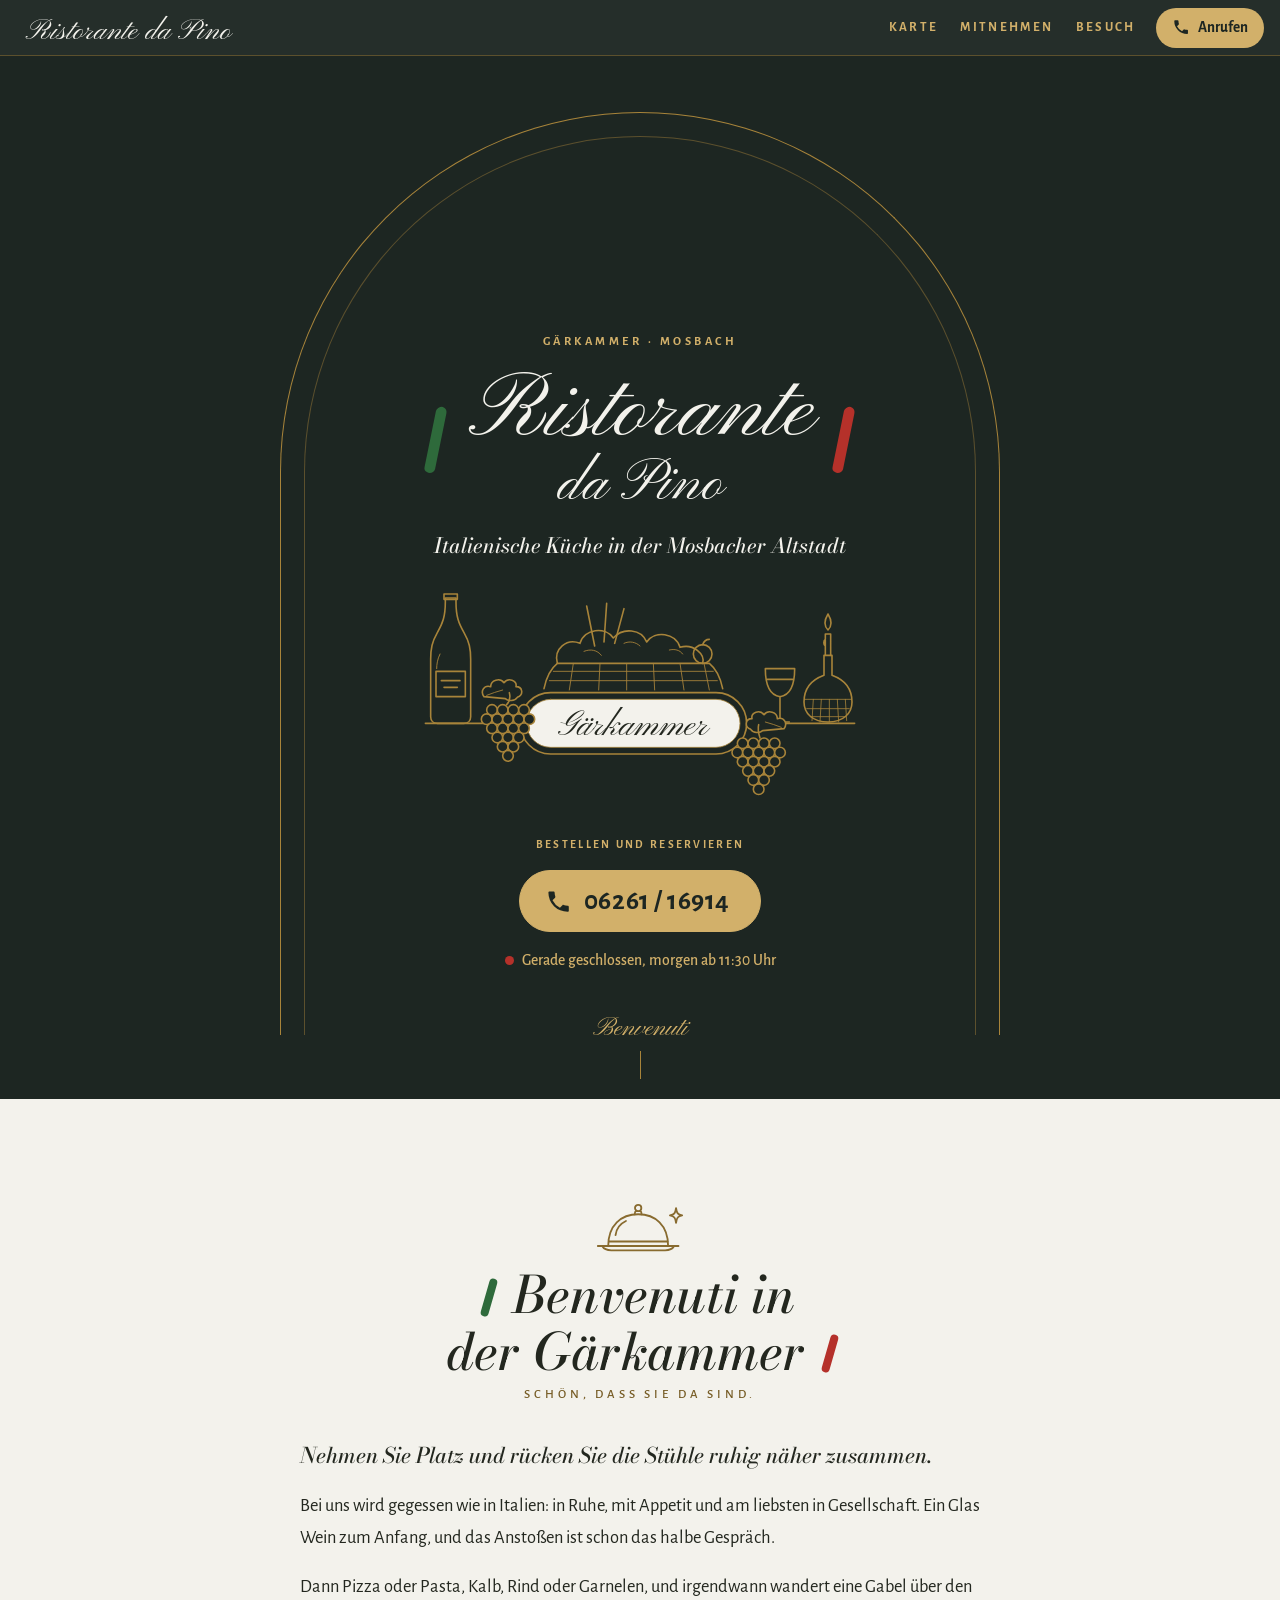
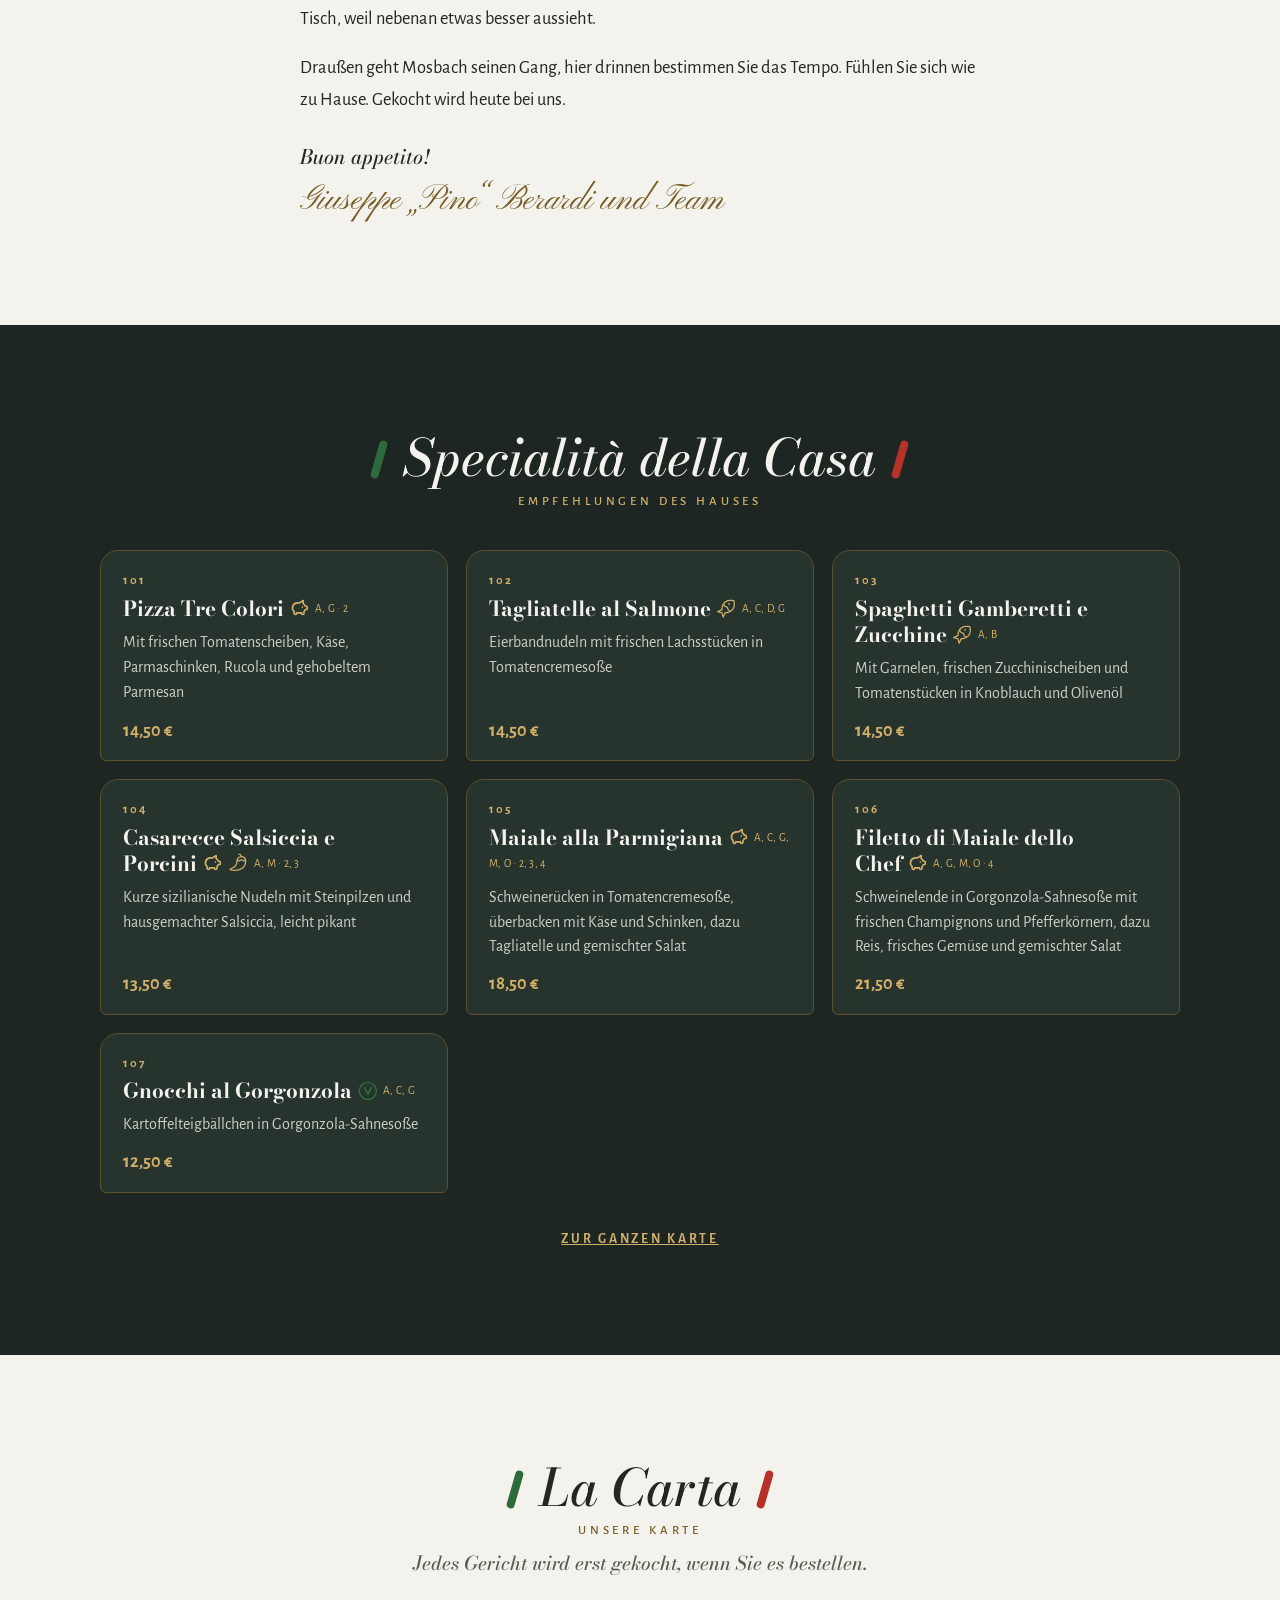
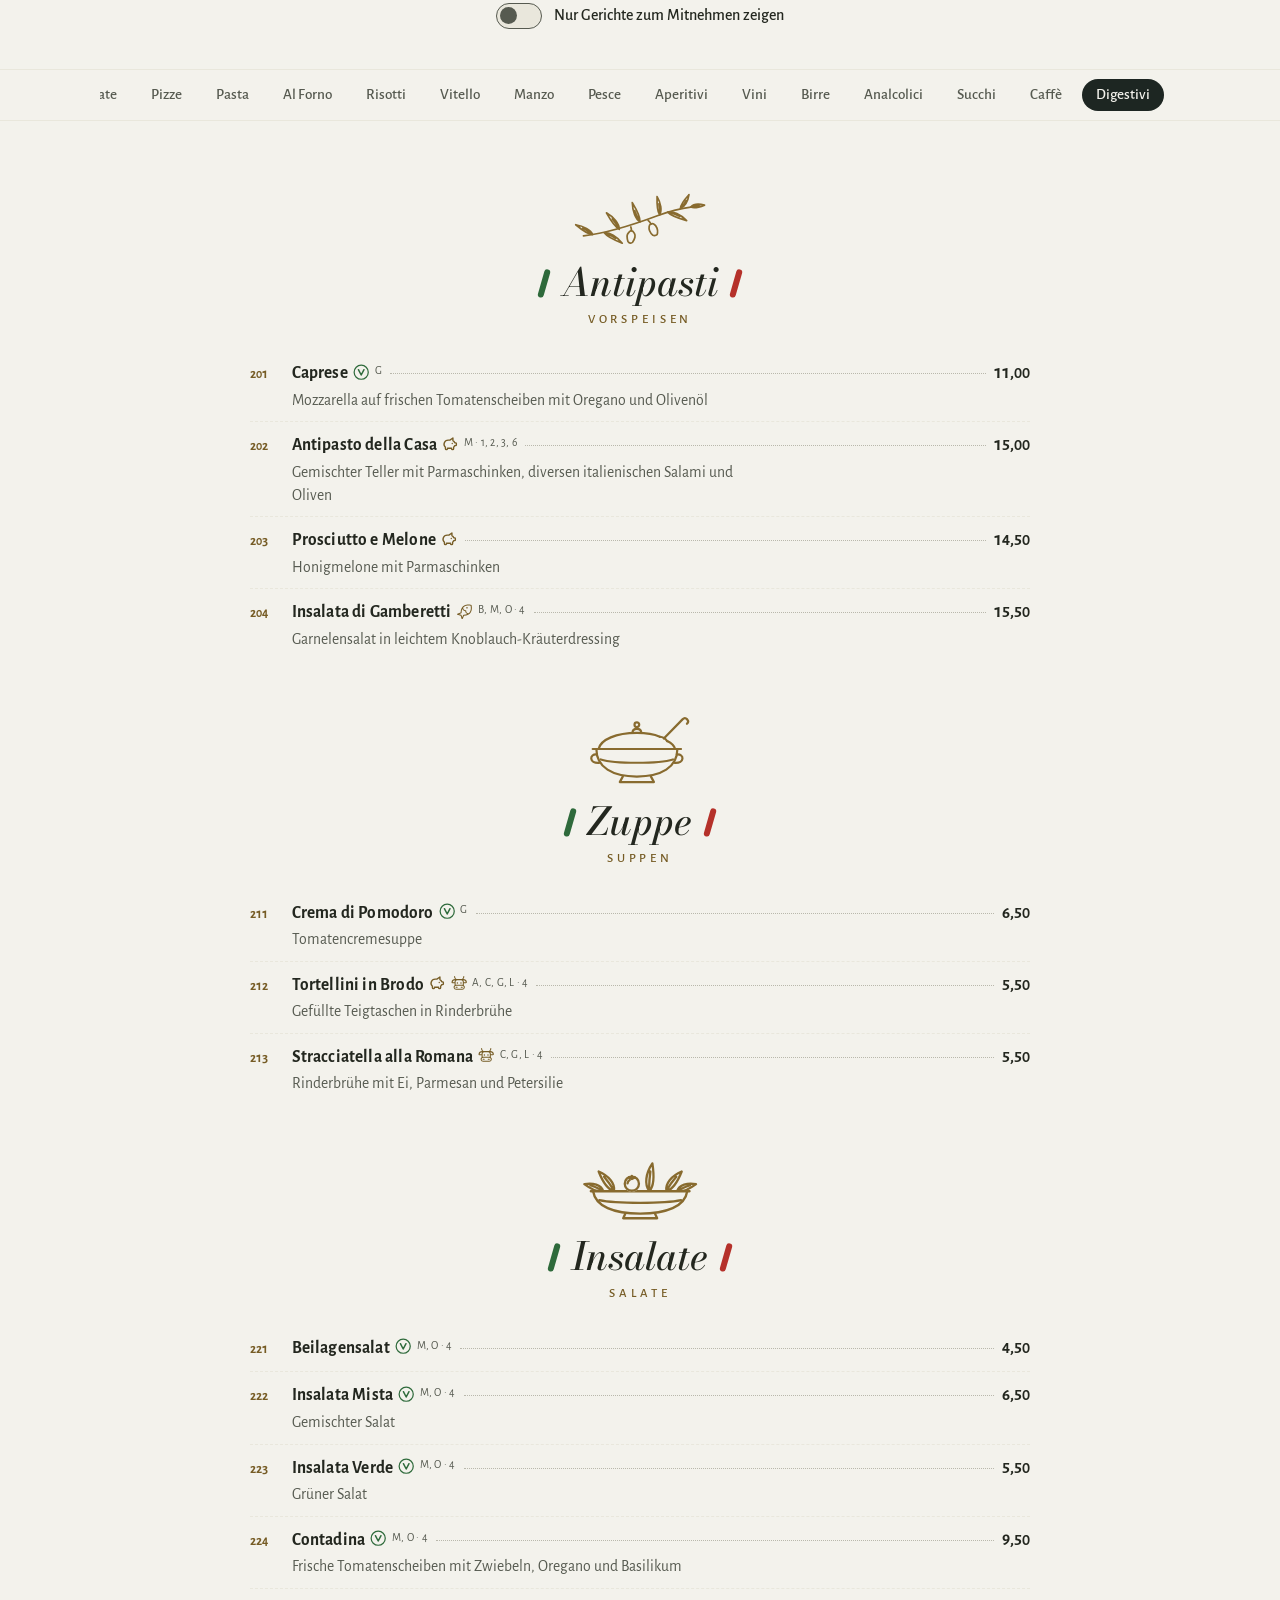
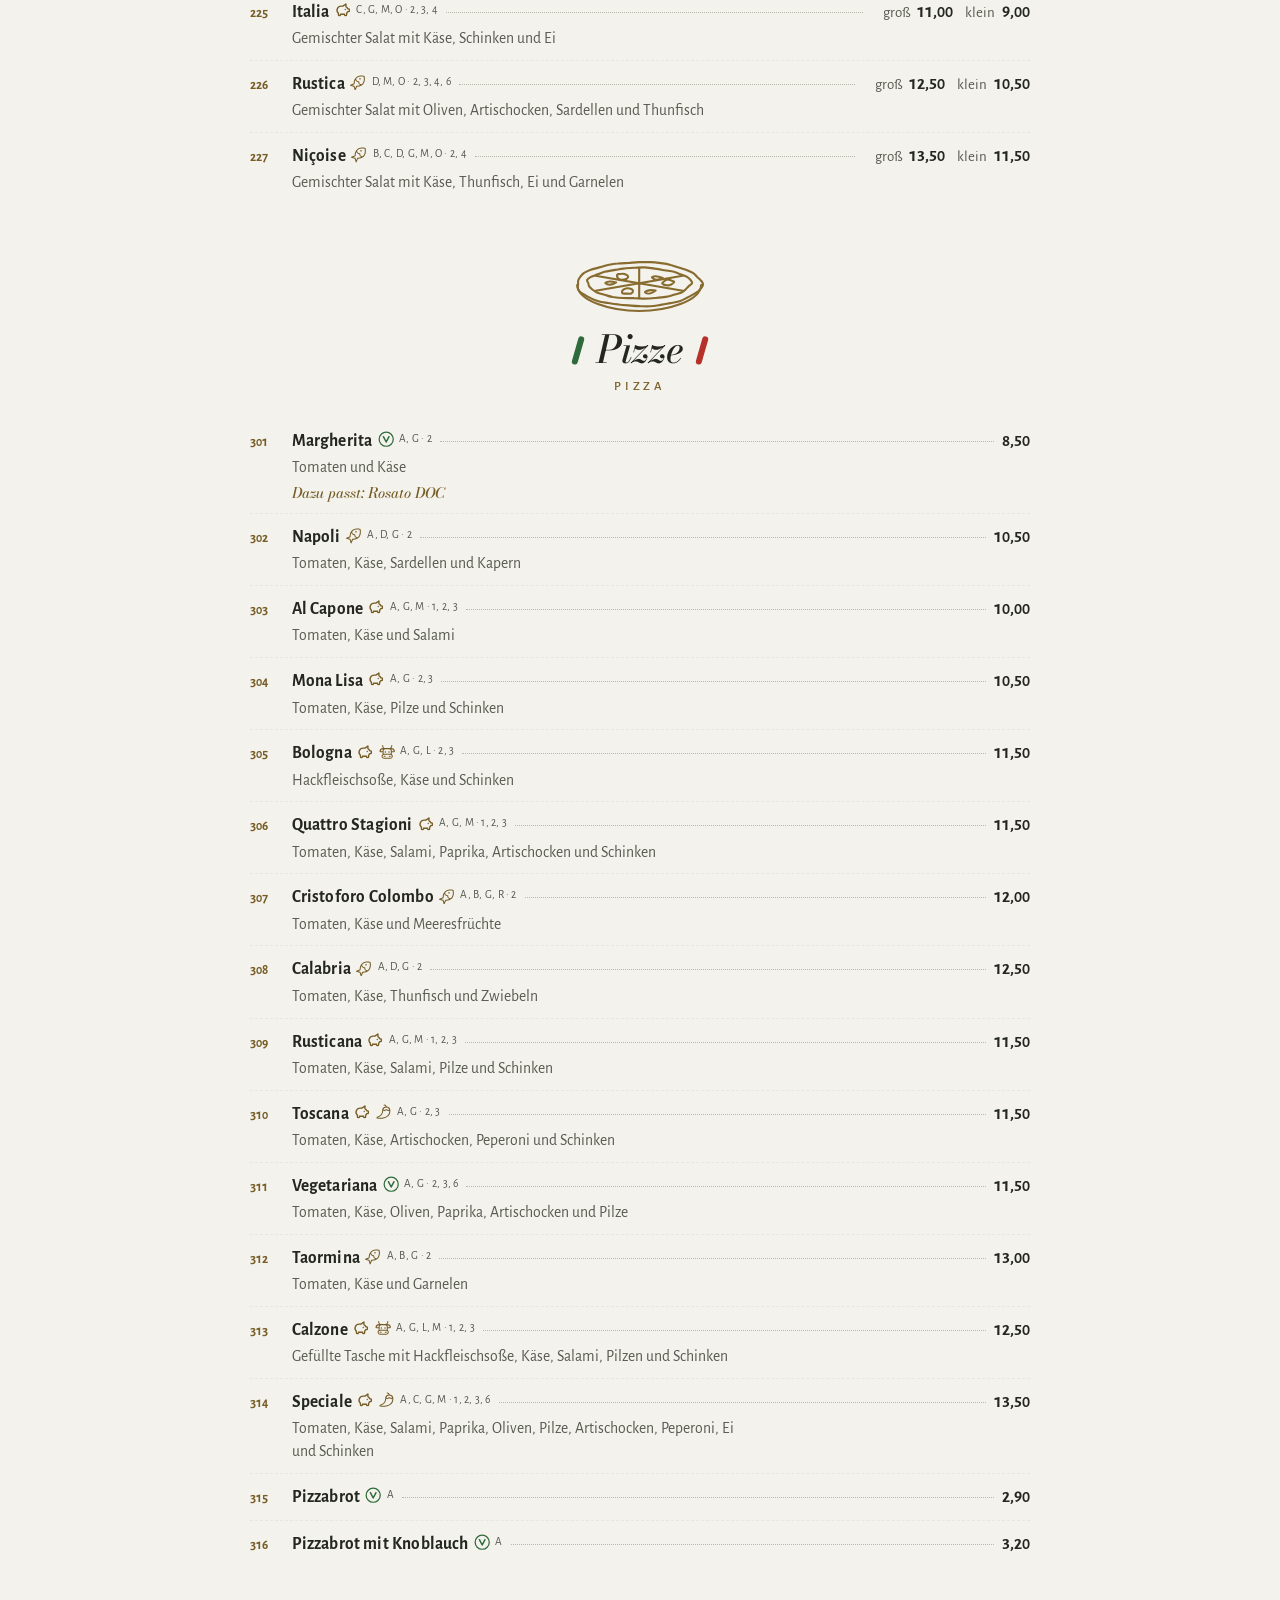
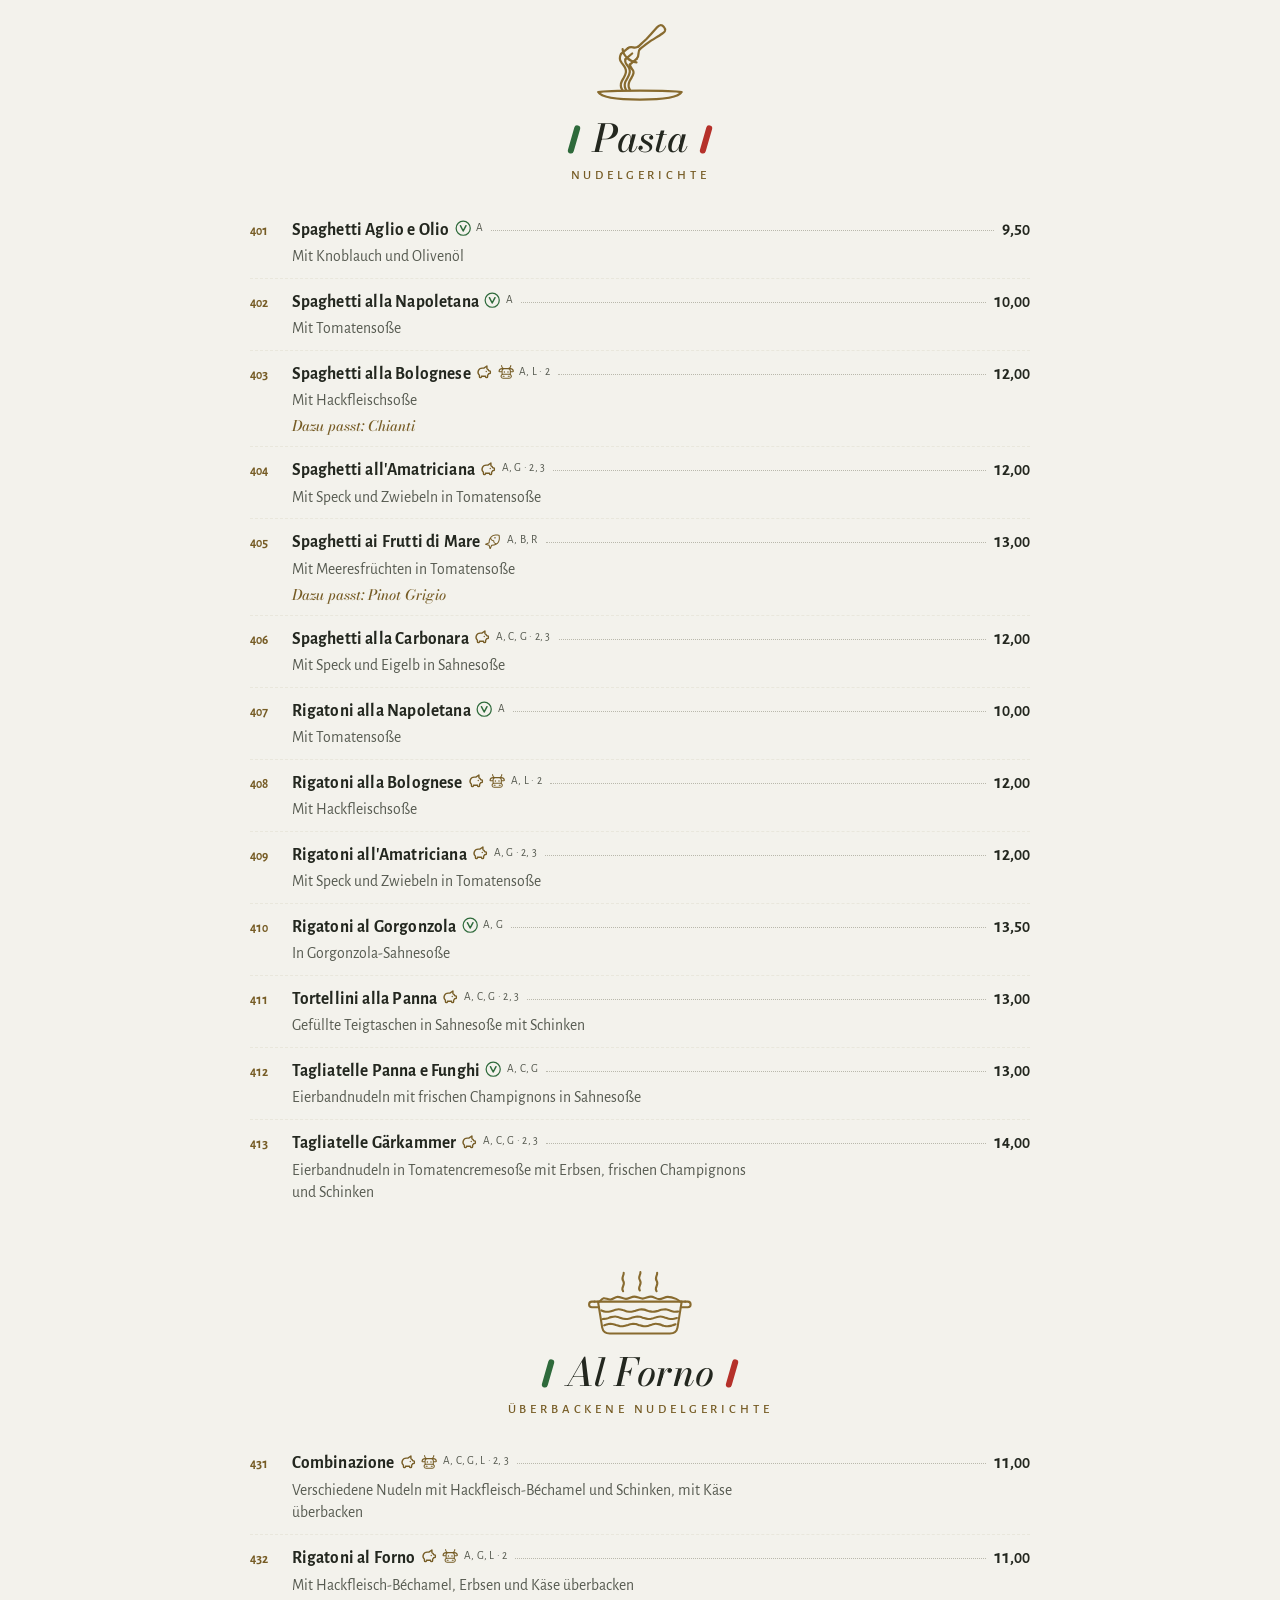
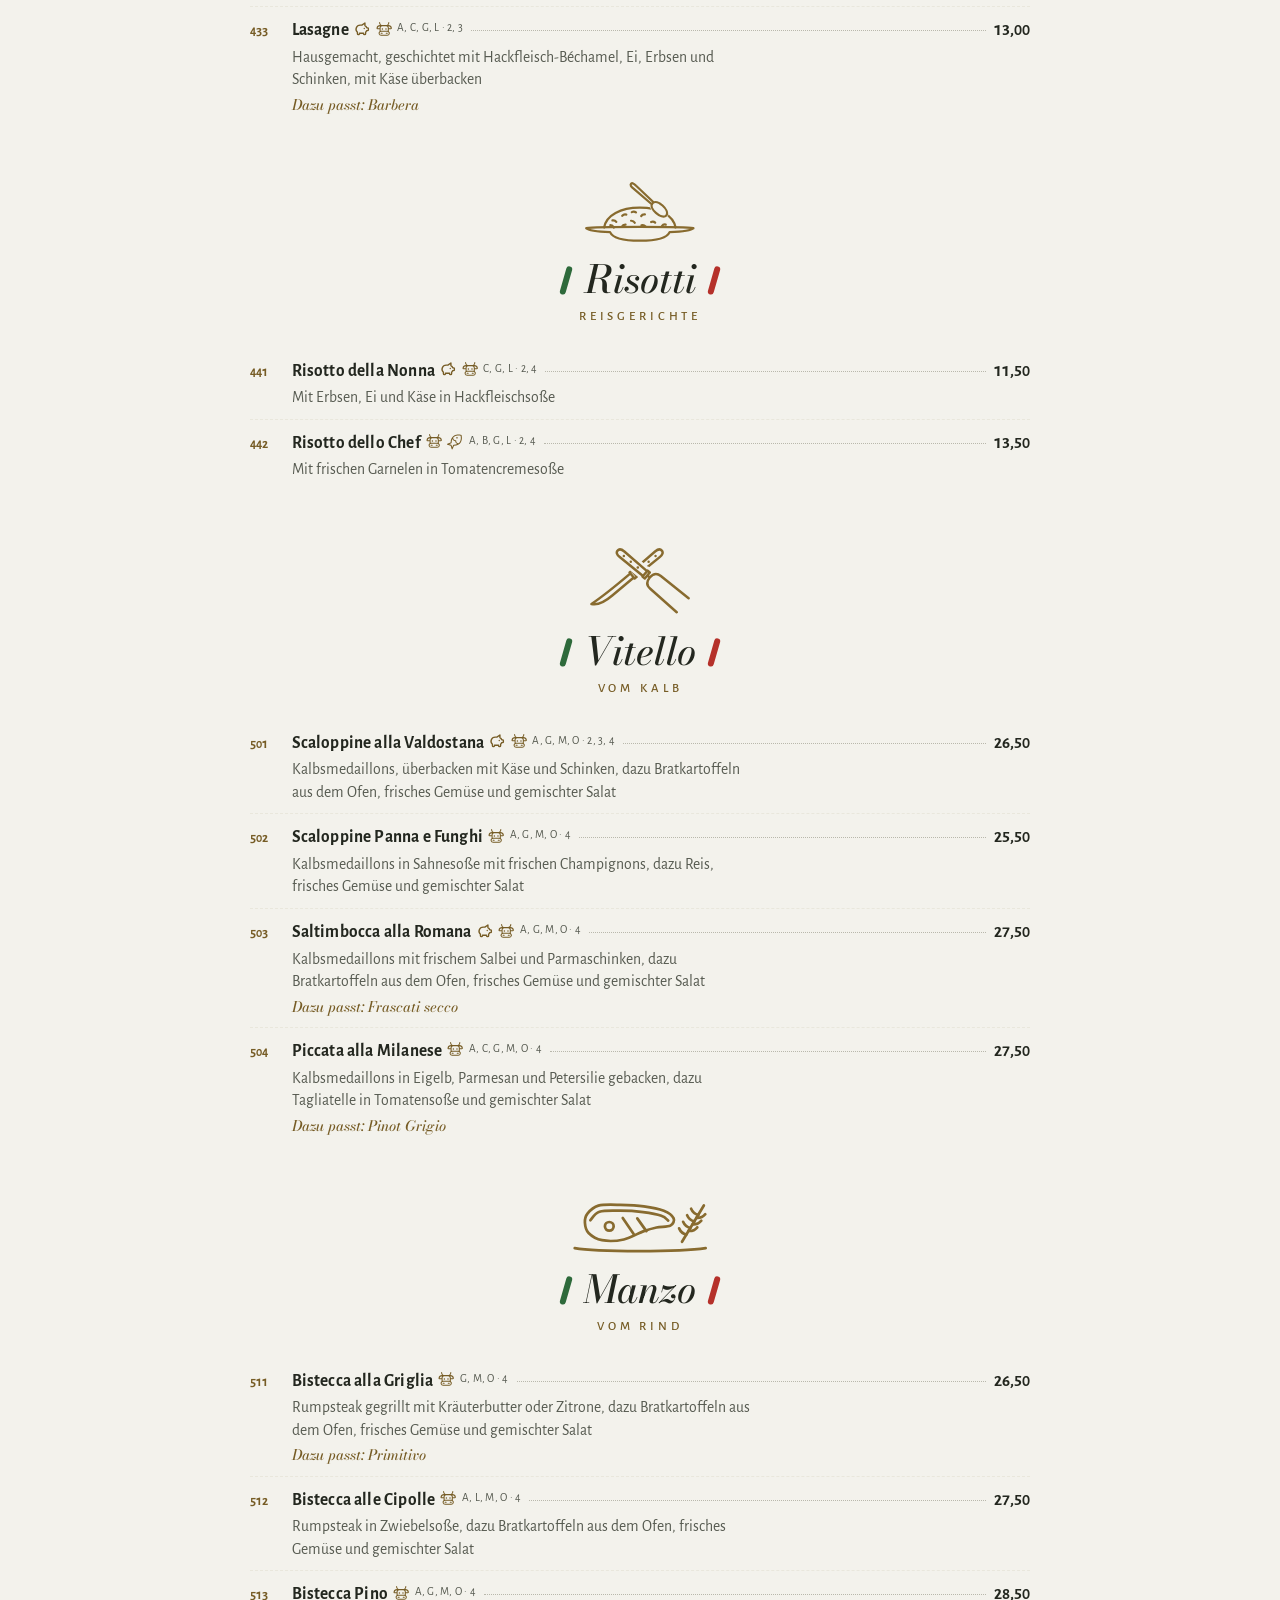
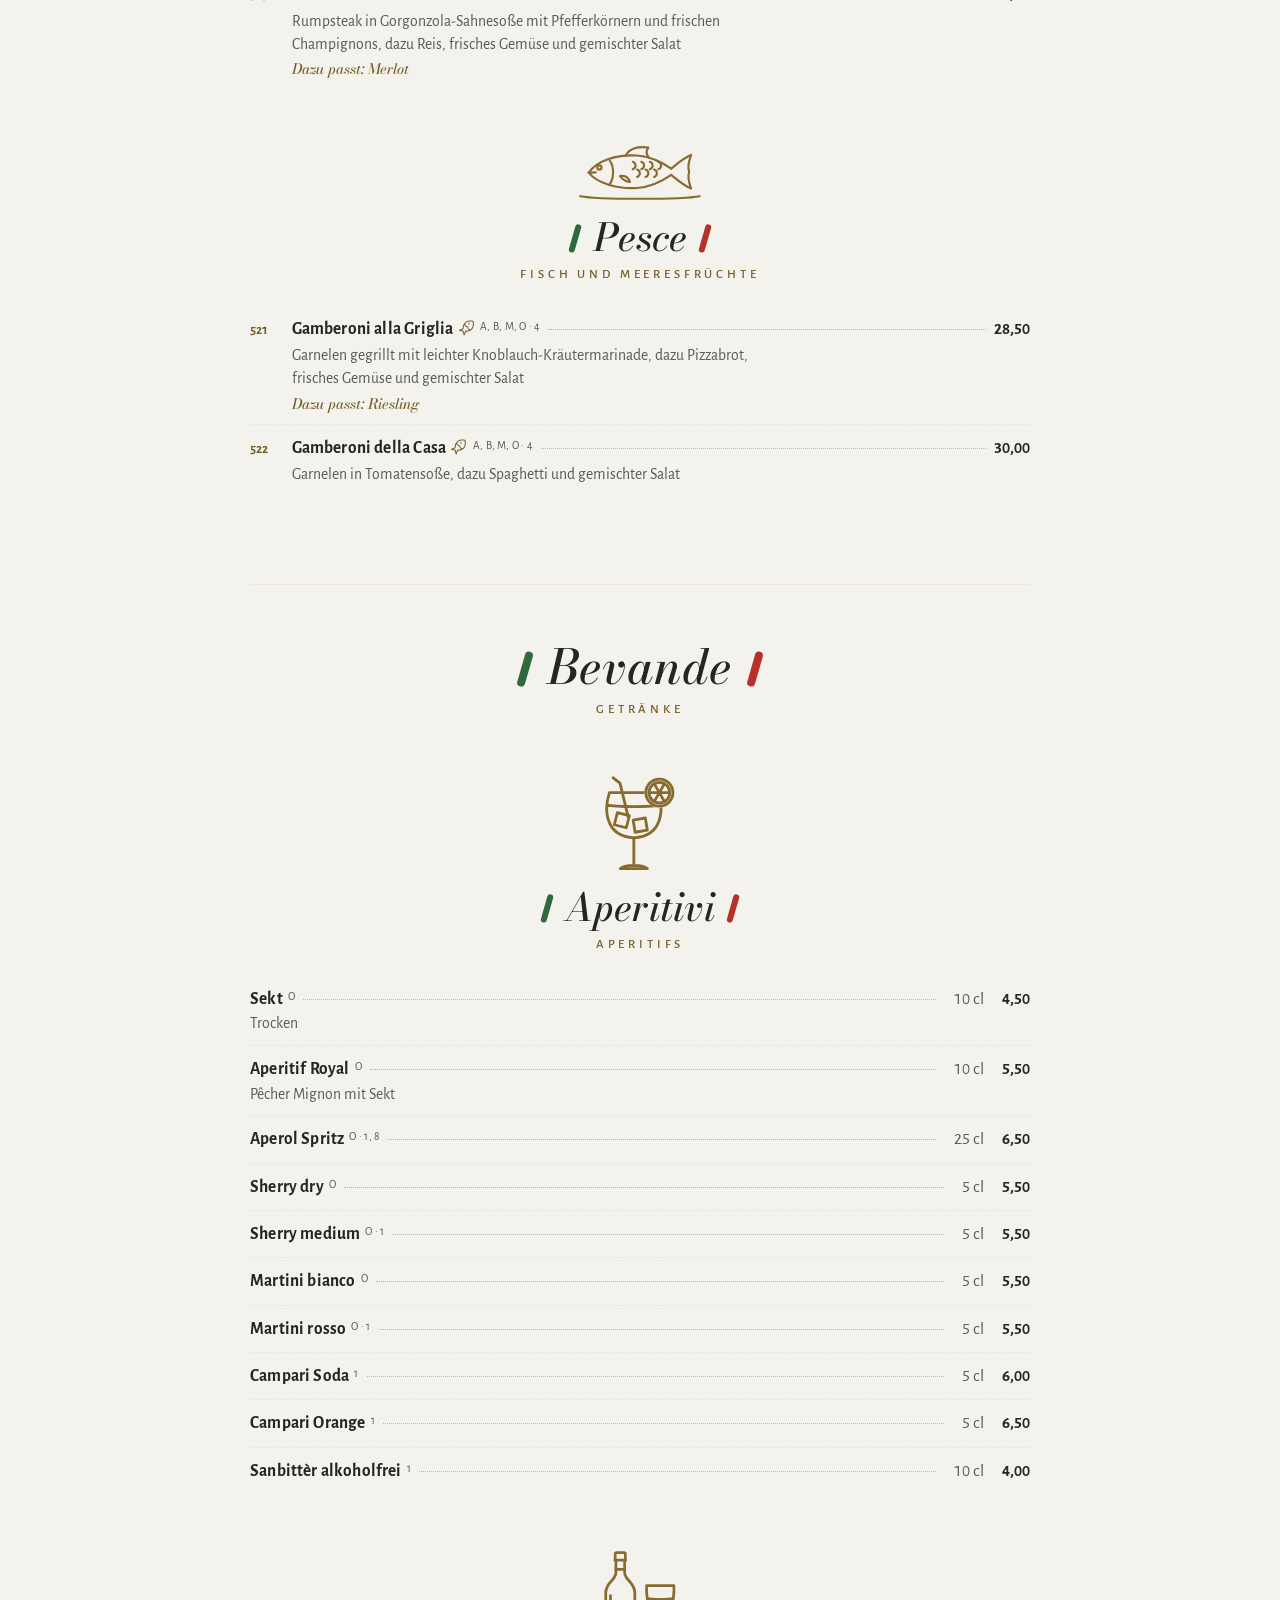
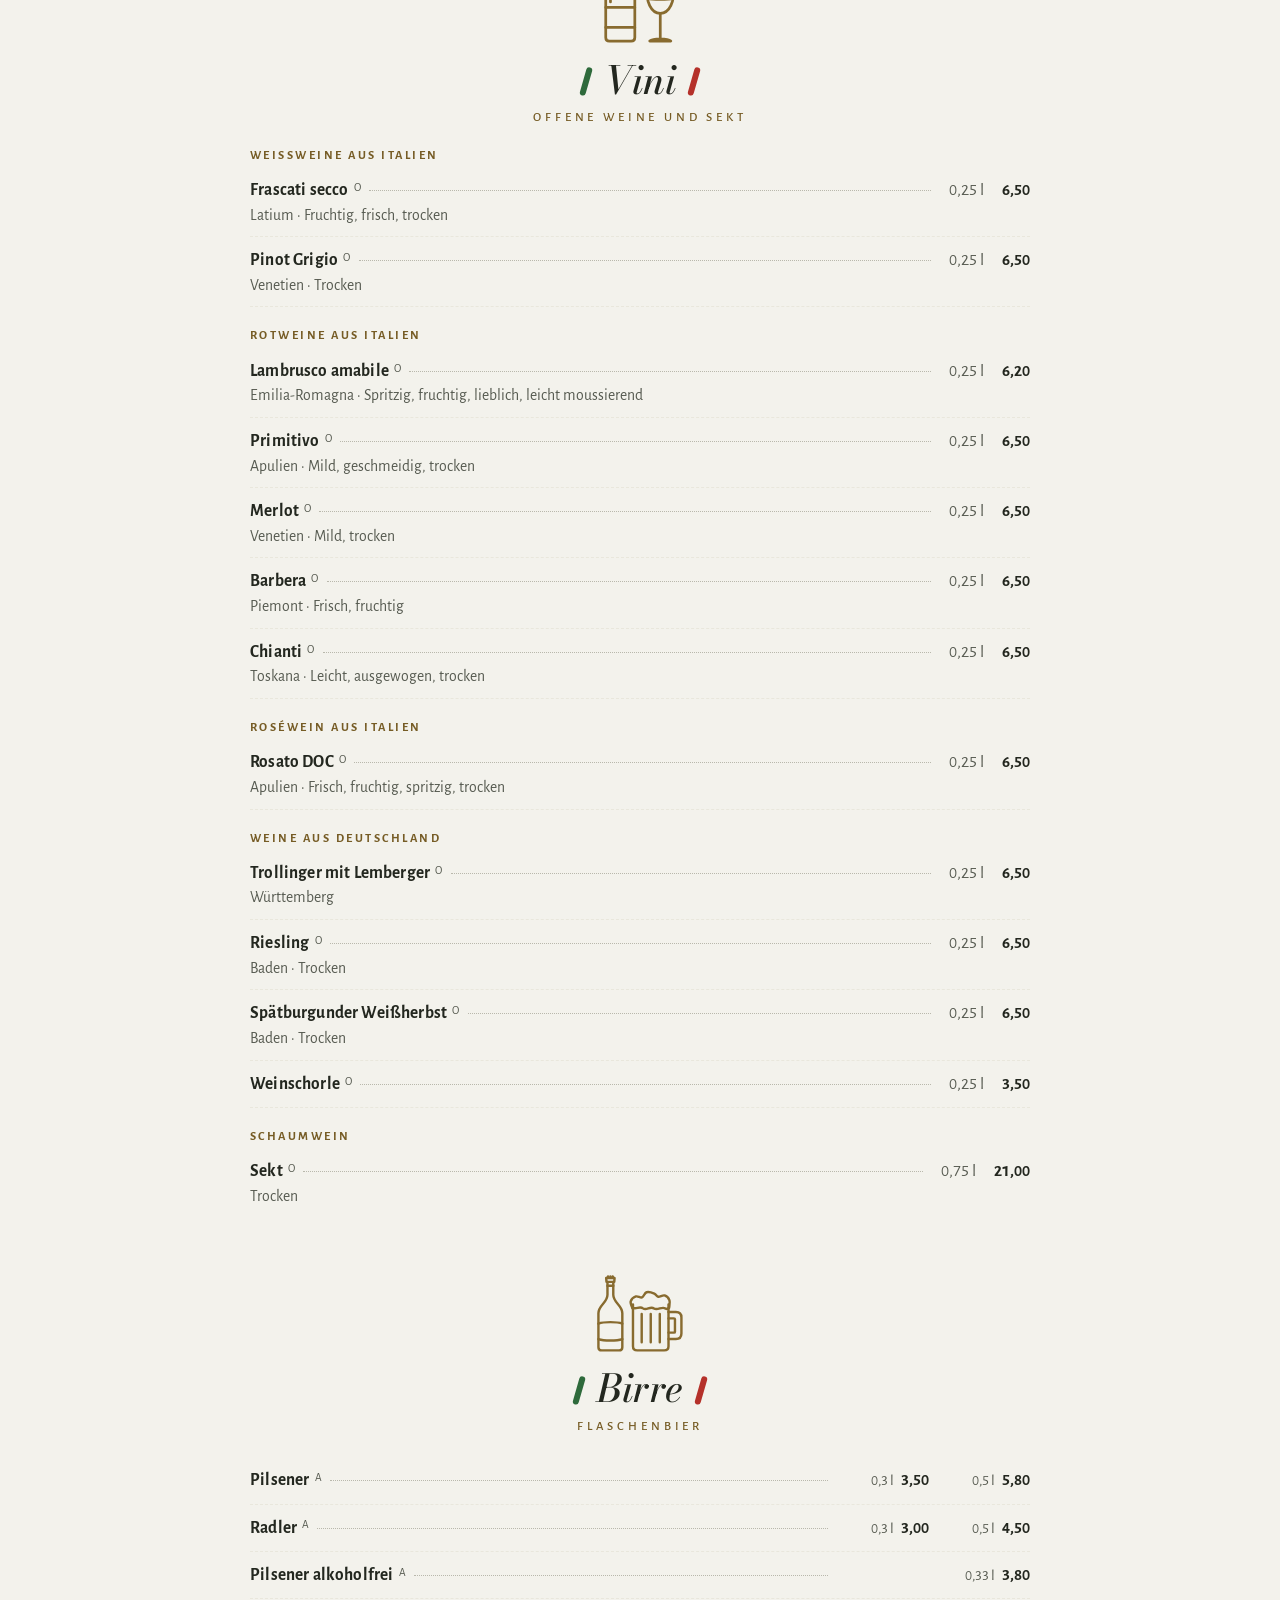
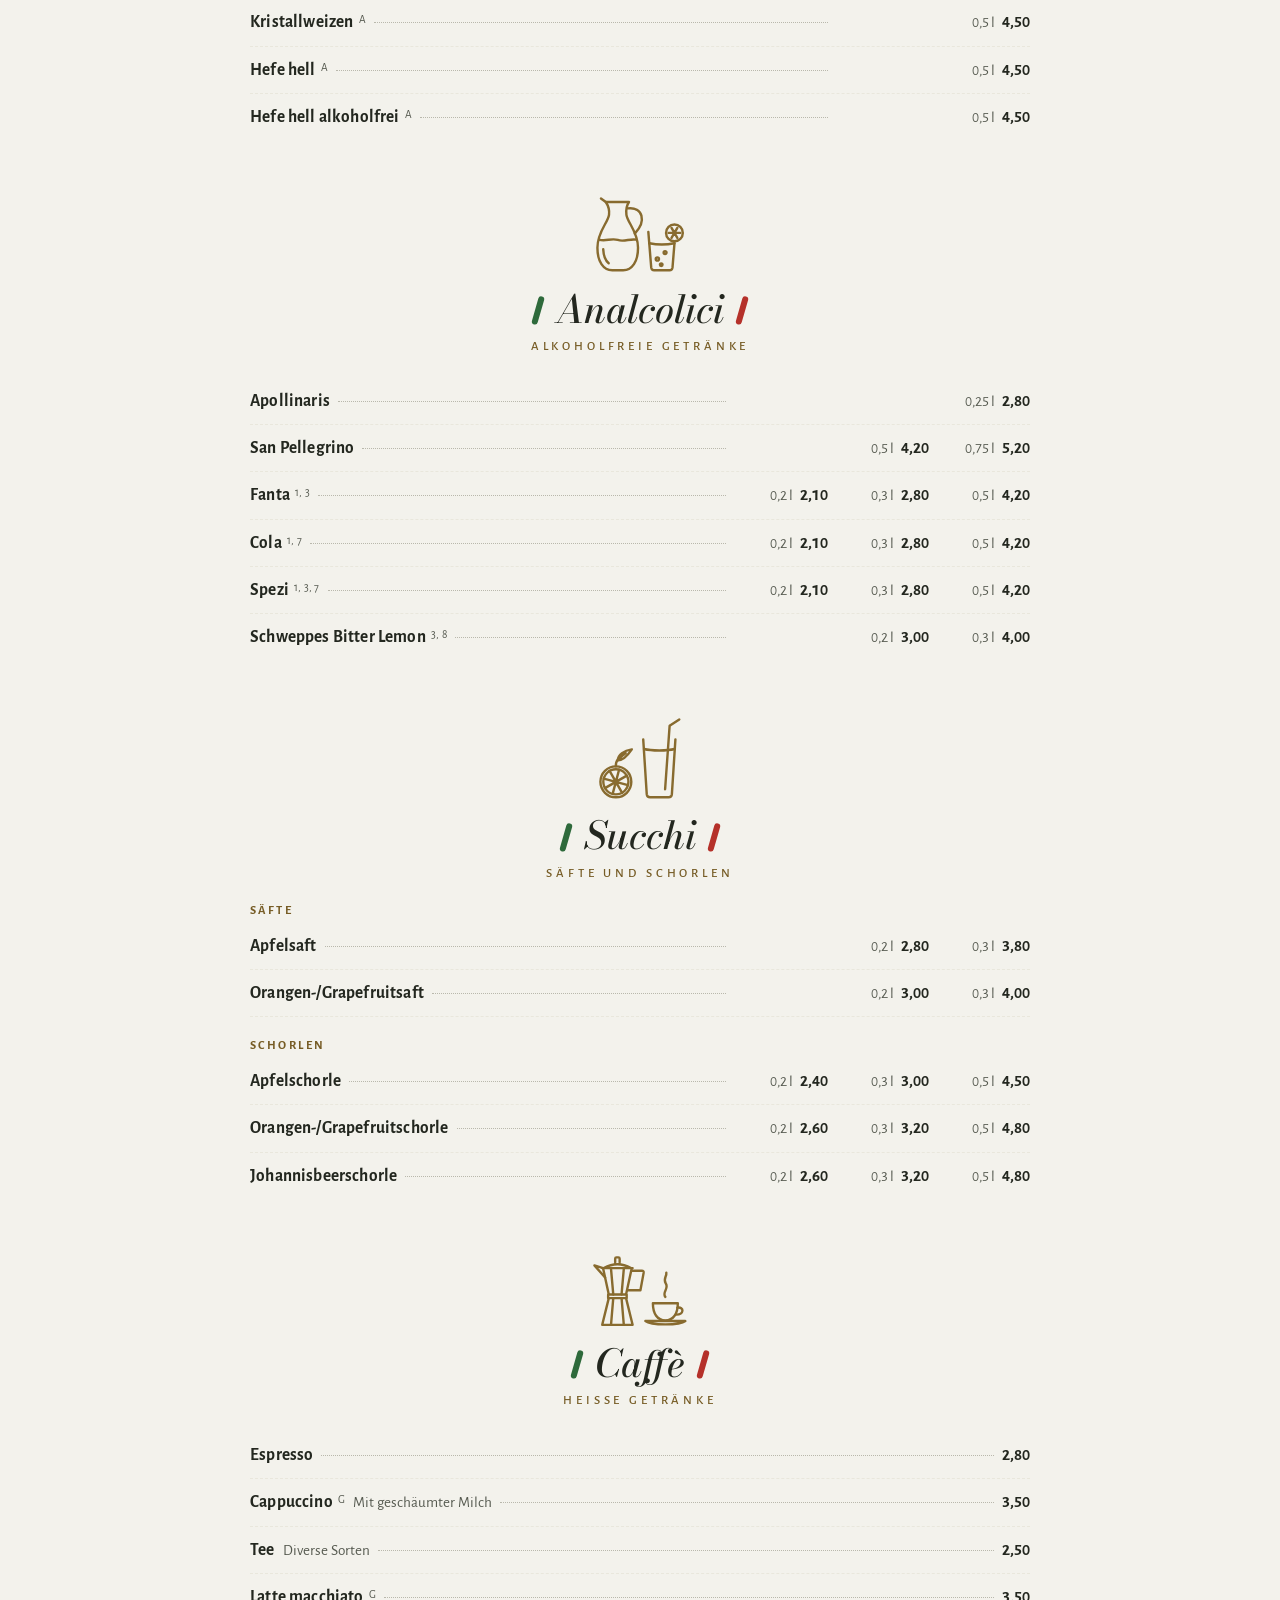
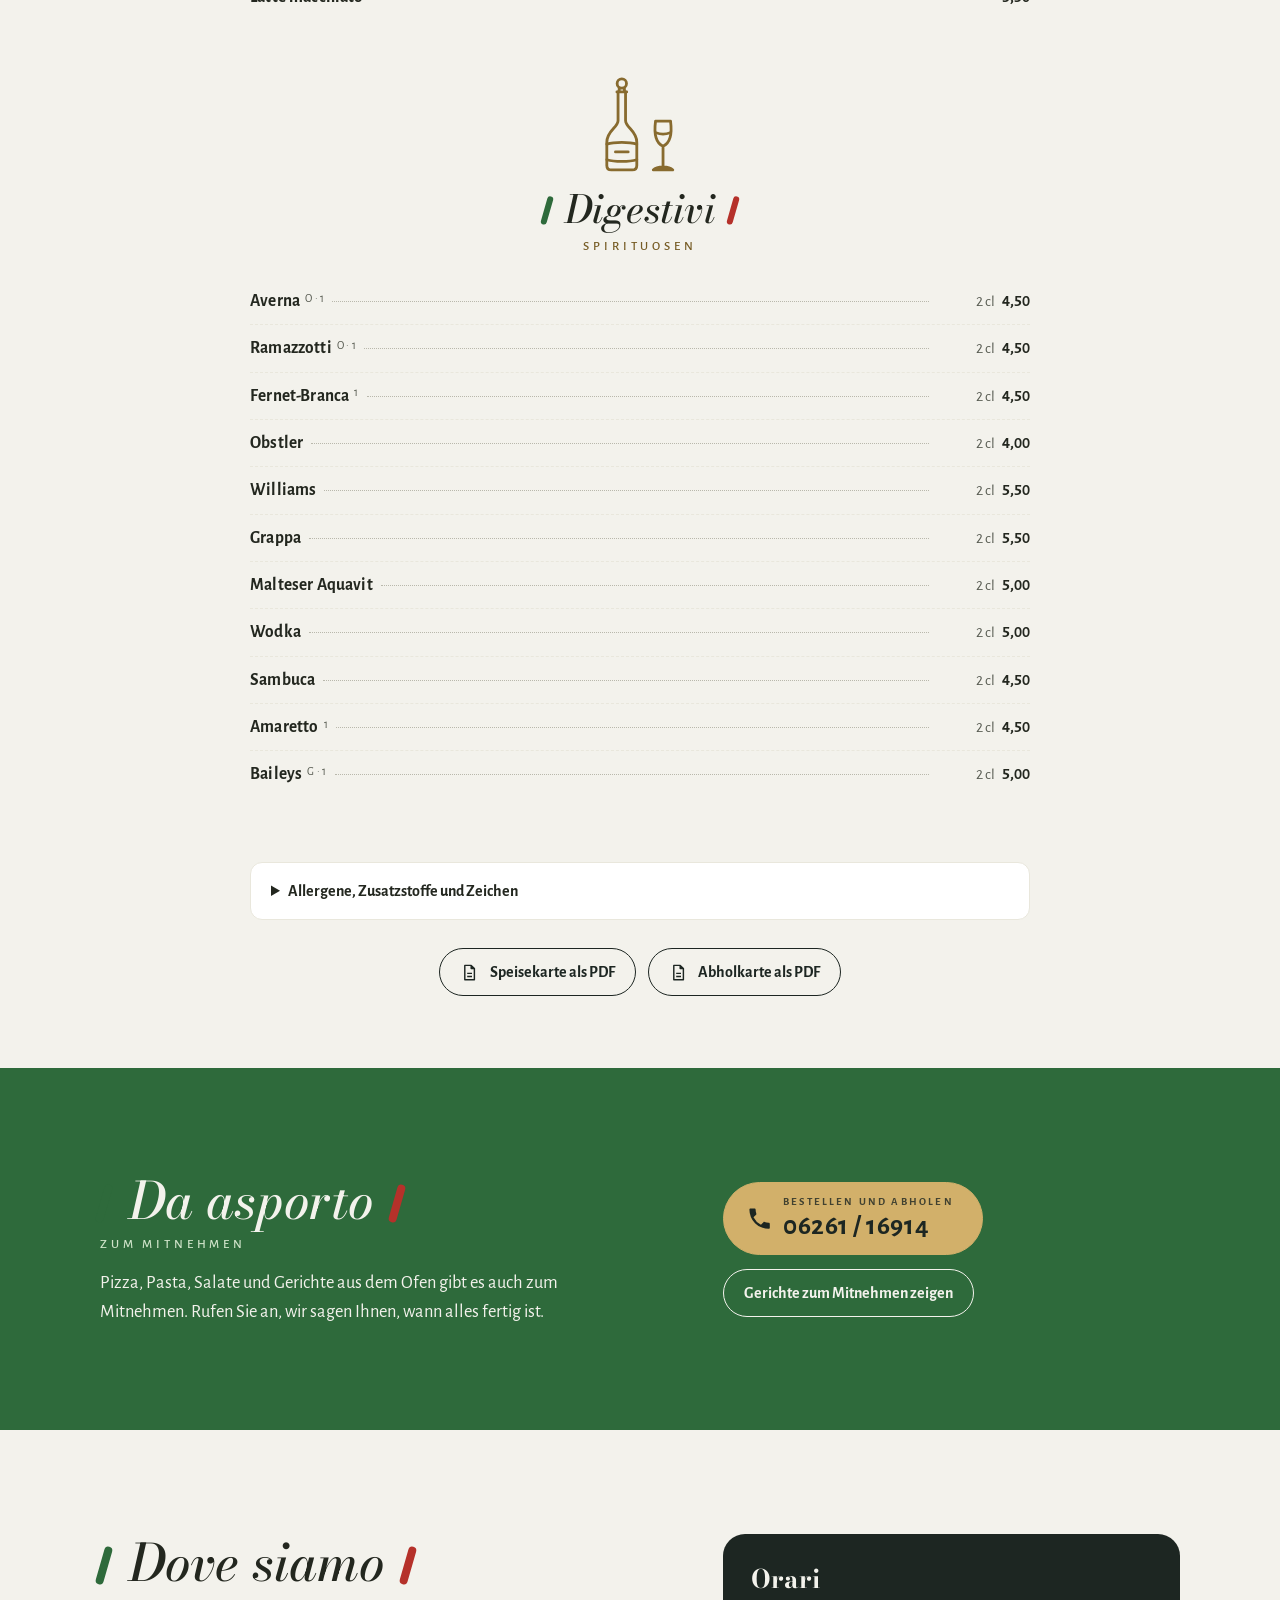
==== commit 318779fa: "Aperitifs einheitlich in cl" ====
--- a/index.html
+++ b/index.html
@@ -90,4 +90,4 @@
    "closes": "22:00"
   }
  ]
-}</script></head><body><div class="topbar"><a class="mark" href="#top">Ristorante da Pino</a><nav aria-label="Hauptmenü"><a href="#karte">Karte</a><a href="#mitnehmen">Mitnehmen</a><a href="#besuch">Besuch</a></nav><a class="call" href="tel:+49626116914" aria-label="Anrufen: 06261 / 16914"><svg class="ico" viewBox="0 0 24 24" aria-hidden="true"><path fill="currentColor" d="M6.6 10.8a15.1 15.1 0 0 0 6.6 6.6l2.2-2.2c.3-.3.7-.4 1-.2 1.1.4 2.3.6 3.6.6.6 0 1 .4 1 1V20c0 .6-.4 1-1 1A17 17 0 0 1 3 4c0-.6.4-1 1-1h3.5c.6 0 1 .4 1 1 0 1.3.2 2.5.6 3.6.1.3 0 .7-.2 1Z"/></svg><span>Anrufen</span></a></div><header class="hero" id="top"><div class="vault"><span class="arch" aria-hidden="true"></span><div class="vault-in"><p class="eyebrow">Gärkammer · Mosbach</p><div class="wordmark"><svg class="brush" viewBox="0 0 30 80" aria-hidden="true"><path fill="#2e6a3b" d="M22 2c4 1 6 4 5 8L14 74c-1 4-6 6-9 4-3-1-4-4-3-7L15 7c1-3 4-5 7-5Z"/></svg><h1>Ristorante<span>da Pino</span></h1><svg class="brush" viewBox="0 0 30 80" aria-hidden="true"><path fill="#b5312a" d="M22 2c4 1 6 4 5 8L14 74c-1 4-6 6-9 4-3-1-4-4-3-7L15 7c1-3 4-5 7-5Z"/></svg></div><p class="tagline">Italienische Küche in der Mosbacher Altstadt</p><svg class="emblem" xmlns="http://www.w3.org/2000/svg" viewBox="0 0 660 330" role="img" aria-label="Gärkammer"><g fill="none" stroke="#a8843a" stroke-width="2.4" stroke-linecap="round" stroke-linejoin="round"><path d="M8 206H652"/><path d="M38 18h16v6c0 22 4 32 12 46 8 14 10 24 10 40v86c0 6-4 10-10 10H26c-6 0-10-4-10-10v-86c0-16 2-26 10-40 8-14 12-24 12-46Z"/><path d="M36 12h20v8H36ZM24 128h44v38H24ZM32 142h28M36 152h20"/><path d="M30 102c-4 8-5 16-5 22" stroke-width="1.4"/><path d="M262 90 250 30M276 84l4-58M292 86l14-52"/><path d="M186 154c4-20 10-30 20-38h228c10 8 16 18 20 38"/><path d="M200 128h240M194 142h252M230 116l-6 40M270 116l-2 40M310 116v40M350 116l2 40M390 116l6 40M426 116l8 40" stroke-width="1.3"/><path d="M206 116c-6-22 14-38 34-30 6-22 38-26 50-8 14-16 42-14 50 6 12-18 44-14 50 8 20-6 38 10 34 24"/><path d="M246 98c10-4 20-2 26 6M306 86c8-4 18-2 24 4M374 96c8-2 16 0 20 6" stroke-width="1.3"/><circle cx="424" cy="102" r="14"/><path d="M424 88c2-6 6-8 10-8"/><rect x="150" y="160" width="340" height="92" rx="46" fill="#1d2622"/><rect x="160" y="170" width="320" height="72" rx="36" fill="#f3f2ec" stroke-width="1.2"/><path d="M518 124h44c0 28-9 40-22 42-13-2-22-14-22-42ZM521 140h38M540 166v36M526 204h28"/><path d="M606 104h12v30c22 8 30 22 30 40 0 18-14 30-36 30s-36-12-36-30c0-18 8-32 30-40Z"/><path d="M577 170h70M580 184h64M586 196h52M590 170l-2 32M602 170l-2 34M614 170v34M626 170l2 34M638 170l2 32" stroke-width="1.2"/><path d="M608 104V72h8v32M608 80c-3 2-3 8 0 10"/><path d="M612 66c-6-6-6-14 0-24 6 10 6 18 0 24Z"/><g transform="translate(96 166) scale(1 1)"><path d="M0 0c-6-8 0-18 10-15 0-10 14-14 20-6 6-8 20-4 18 6 10 0 12 12 2 16-4 6-14 6-18 2Z" fill="#1d2622"/><path d="M4-2c8-3 16-6 24-8" stroke-width="1.3"/></g><circle cx="108.0" cy="186.0" r="8" fill="#1d2622"/><circle cx="124.0" cy="186.0" r="8" fill="#1d2622"/><circle cx="140.0" cy="186.0" r="8" fill="#1d2622"/><circle cx="156.0" cy="186.0" r="8" fill="#1d2622"/><circle cx="100.0" cy="199.8" r="8" fill="#1d2622"/><circle cx="116.0" cy="199.8" r="8" fill="#1d2622"/><circle cx="132.0" cy="199.8" r="8" fill="#1d2622"/><circle cx="148.0" cy="199.8" r="8" fill="#1d2622"/><circle cx="164.0" cy="199.8" r="8" fill="#1d2622"/><circle cx="108.0" cy="213.5" r="8" fill="#1d2622"/><circle cx="124.0" cy="213.5" r="8" fill="#1d2622"/><circle cx="140.0" cy="213.5" r="8" fill="#1d2622"/><circle cx="156.0" cy="213.5" r="8" fill="#1d2622"/><circle cx="116.0" cy="227.3" r="8" fill="#1d2622"/><circle cx="132.0" cy="227.3" r="8" fill="#1d2622"/><circle cx="148.0" cy="227.3" r="8" fill="#1d2622"/><circle cx="124.0" cy="241.0" r="8" fill="#1d2622"/><circle cx="140.0" cy="241.0" r="8" fill="#1d2622"/><circle cx="132.0" cy="254.8" r="8" fill="#1d2622"/><path d="M134 160c2 8 0 14-4 18"/><g transform="translate(546 214) scale(-1 1)"><path d="M0 0c-6-8 0-18 10-15 0-10 14-14 20-6 6-8 20-4 18 6 10 0 12 12 2 16-4 6-14 6-18 2Z" fill="#1d2622"/><path d="M4-2c8-3 16-6 24-8" stroke-width="1.3"/></g><circle cx="484.0" cy="236.0" r="8" fill="#1d2622"/><circle cx="500.0" cy="236.0" r="8" fill="#1d2622"/><circle cx="516.0" cy="236.0" r="8" fill="#1d2622"/><circle cx="532.0" cy="236.0" r="8" fill="#1d2622"/><circle cx="476.0" cy="249.8" r="8" fill="#1d2622"/><circle cx="492.0" cy="249.8" r="8" fill="#1d2622"/><circle cx="508.0" cy="249.8" r="8" fill="#1d2622"/><circle cx="524.0" cy="249.8" r="8" fill="#1d2622"/><circle cx="540.0" cy="249.8" r="8" fill="#1d2622"/><circle cx="484.0" cy="263.5" r="8" fill="#1d2622"/><circle cx="500.0" cy="263.5" r="8" fill="#1d2622"/><circle cx="516.0" cy="263.5" r="8" fill="#1d2622"/><circle cx="532.0" cy="263.5" r="8" fill="#1d2622"/><circle cx="492.0" cy="277.3" r="8" fill="#1d2622"/><circle cx="508.0" cy="277.3" r="8" fill="#1d2622"/><circle cx="524.0" cy="277.3" r="8" fill="#1d2622"/><circle cx="500.0" cy="291.0" r="8" fill="#1d2622"/><circle cx="516.0" cy="291.0" r="8" fill="#1d2622"/><circle cx="508.0" cy="304.8" r="8" fill="#1d2622"/><path d="M508 208c-2 8 0 14 2 20"/></g><text x="320" y="223" text-anchor="middle" font-family="'Pinyon Script', 'Snell Roundhand', cursive" font-size="54" fill="#23271f">Gärkammer</text></svg><p class="cta-label">Bestellen und reservieren</p><a class="btn big cta" href="tel:+49626116914"><svg class="ico" viewBox="0 0 24 24" aria-hidden="true"><path fill="currentColor" d="M6.6 10.8a15.1 15.1 0 0 0 6.6 6.6l2.2-2.2c.3-.3.7-.4 1-.2 1.1.4 2.3.6 3.6.6.6 0 1 .4 1 1V20c0 .6-.4 1-1 1A17 17 0 0 1 3 4c0-.6.4-1 1-1h3.5c.6 0 1 .4 1 1 0 1.3.2 2.5.6 3.6.1.3 0 .7-.2 1Z"/></svg><span>06261 / 16914</span></a><p class="status" data-status hidden></p></div></div><p class="scroll"><a href="#willkommen">Benvenuti</a></p></header><main><section class="band paper welcome" id="willkommen" aria-labelledby="h-welcome"><div class="wrap narrow"><svg class="illu" aria-hidden="true" style="--s:0.747" xmlns="http://www.w3.org/2000/svg" viewBox="25.5 15.3 72 40.2" fill="none" stroke="currentColor" stroke-width="1.5" stroke-linecap="round" stroke-linejoin="round"><path d="M27 50.5H93M30.5 50.5Q32.5 54 38 54H82Q87.5 54 89.5 50.5"/><path d="M35.5 50.5C35.5 33.5 46 24.5 60 24.5C74 24.5 84.5 33.5 84.5 50.5"/><path d="M36 46.8H84"/><path d="M57.2 24.6Q57.2 22.2 58.4 21.6M62.8 24.6Q62.8 22.2 61.6 21.6M57.4 19.4A2.6 2.6 0 1 0 62.6 19.4A2.6 2.6 0 1 0 57.4 19.4Z"/><path d="M41.5 41.5C42.2 36.2 45.3 32.2 50 30"/><path d="M91 19.5C91.6 23.6 92.4 24.9 96 25.5C92.4 26.1 91.6 27.4 91 31.5C90.4 27.4 89.6 26.1 86 25.5C89.6 24.9 90.4 23.6 91 19.5Z"/></svg><h2 id="h-welcome">Benvenuti in der Gärkammer</h2><p class="sub">Schön, dass Sie da sind.</p><div class="letter"><p class="lead">Nehmen Sie Platz und rücken Sie die Stühle ruhig näher zusammen.</p><p>Bei uns wird gegessen wie in Italien: in Ruhe, mit Appetit und am liebsten in Gesellschaft. Ein Glas Wein zum Anfang, und das Anstoßen ist schon das halbe Gespräch.</p><p>Dann Pizza oder Pasta, Kalb, Rind oder Garnelen, und irgendwann wandert eine Gabel über den Tisch, weil nebenan etwas besser aussieht.</p><p>Draußen geht Mosbach seinen Gang, hier drinnen bestimmen Sie das Tempo. Fühlen Sie sich wie zu Hause. Gekocht wird heute bei uns.</p><p class="closing">Buon appetito!</p><p class="signature">Giuseppe „Pino“ Berardi und Team</p></div></div></section><section class="band cellar specials" id="empfehlungen" aria-labelledby="h-specials"><div class="wrap"><h2 id="h-specials">Specialità della Casa</h2><p class="sub">Empfehlungen des Hauses</p><ul class="special-grid"><li><span class="no">101</span><h3>Pizza Tre <span class="nowrap">Colori<svg class="mark animal" role="img" aria-label="Schwein" xmlns="http://www.w3.org/2000/svg" viewBox="0 0 24 24" fill="none" stroke="currentColor" stroke-width="2" stroke-linecap="round" stroke-linejoin="round"><path d="M15 11v.01"/><path d="M16 3l0 3.803a6.019 6.019 0 0 1 2.658 3.197h1.341a1 1 0 0 1 1 1v2a1 1 0 0 1 -1 1h-1.342a6.008 6.008 0 0 1 -1.658 2.473v2.027a1.5 1.5 0 0 1 -3 0v-.583a6.04 6.04 0 0 1 -1 .083h-4a6.04 6.04 0 0 1 -1 -.083v.583a1.5 1.5 0 0 1 -3 0v-2l0 -.027a6 6 0 0 1 4 -10.473h2.5l4.5 -3z"/></svg><span class="codes">A, G · 2</span></span></h3><p>Mit frischen Tomatenscheiben, Käse, Parmaschinken, Rucola und gehobeltem Parmesan</p><p class="price">14,50 €</p></li><li><span class="no">102</span><h3>Tagliatelle al <span class="nowrap">Salmone<svg class="mark animal" role="img" aria-label="Fisch und Meeresfrüchte" xmlns="http://www.w3.org/2000/svg" viewBox="0 0 256 256" fill="currentColor"><path d="M168,76a12,12,0,1,1-12-12A12,12,0,0,1,168,76Zm48.72,67.64c-19.37,34.9-55.44,53.76-107.24,56.1l-22,51.41A8,8,0,0,1,80.1,256l-.51,0a8,8,0,0,1-7.19-5.78L57.6,198.39,5.8,183.56a8,8,0,0,1-1-15.05l51.41-22c2.35-51.78,21.21-87.84,56.09-107.22,24.75-13.74,52.74-15.84,71.88-15.18,18.64.64,36,4.27,38.86,6a8,8,0,0,1,2.83,2.83c1.69,2.85,5.33,20.21,6,38.85C232.55,90.89,230.46,118.89,216.72,143.64Zm-55.18,29a52.11,52.11,0,0,1-33.4-44.78A52.09,52.09,0,0,1,83.37,94.47q-10.45,23.79-11.3,57.59a8,8,0,0,1-4.85,7.17L31.83,174.37l34.45,9.86a8,8,0,0,1,5.49,5.5l9.84,34.44,15.16-35.4a8,8,0,0,1,7.17-4.84Q137.71,183.12,161.54,172.64ZM212.42,43.57c-14.15-3-64.1-11-100.3,14.75a81.21,81.21,0,0,0-16,15.07,36,36,0,0,0,39.35,38.44,8,8,0,0,1,8.73,8.73,36,36,0,0,0,38.47,39.34,80.81,80.81,0,0,0,15-16C223.42,107.73,215.42,57.74,212.42,43.57Z"/></svg><span class="codes">A, C, D, G</span></span></h3><p>Eierbandnudeln mit frischen Lachsstücken in Tomatencremesoße</p><p class="price">14,50 €</p></li><li><span class="no">103</span><h3>Spaghetti Gamberetti e <span class="nowrap">Zucchine<svg class="mark animal" role="img" aria-label="Fisch und Meeresfrüchte" xmlns="http://www.w3.org/2000/svg" viewBox="0 0 256 256" fill="currentColor"><path d="M168,76a12,12,0,1,1-12-12A12,12,0,0,1,168,76Zm48.72,67.64c-19.37,34.9-55.44,53.76-107.24,56.1l-22,51.41A8,8,0,0,1,80.1,256l-.51,0a8,8,0,0,1-7.19-5.78L57.6,198.39,5.8,183.56a8,8,0,0,1-1-15.05l51.41-22c2.35-51.78,21.21-87.84,56.09-107.22,24.75-13.74,52.74-15.84,71.88-15.18,18.64.64,36,4.27,38.86,6a8,8,0,0,1,2.83,2.83c1.69,2.85,5.33,20.21,6,38.85C232.55,90.89,230.46,118.89,216.72,143.64Zm-55.18,29a52.11,52.11,0,0,1-33.4-44.78A52.09,52.09,0,0,1,83.37,94.47q-10.45,23.79-11.3,57.59a8,8,0,0,1-4.85,7.17L31.83,174.37l34.45,9.86a8,8,0,0,1,5.49,5.5l9.84,34.44,15.16-35.4a8,8,0,0,1,7.17-4.84Q137.71,183.12,161.54,172.64ZM212.42,43.57c-14.15-3-64.1-11-100.3,14.75a81.21,81.21,0,0,0-16,15.07,36,36,0,0,0,39.35,38.44,8,8,0,0,1,8.73,8.73,36,36,0,0,0,38.47,39.34,80.81,80.81,0,0,0,15-16C223.42,107.73,215.42,57.74,212.42,43.57Z"/></svg><span class="codes">A, B</span></span></h3><p>Mit Garnelen, frischen Zucchinischeiben und Tomatenstücken in Knoblauch und Olivenöl</p><p class="price">14,50 €</p></li><li><span class="no">104</span><h3>Casarecce Salsiccia e <span class="nowrap">Porcini<svg class="mark animal" role="img" aria-label="Schwein" xmlns="http://www.w3.org/2000/svg" viewBox="0 0 24 24" fill="none" stroke="currentColor" stroke-width="2" stroke-linecap="round" stroke-linejoin="round"><path d="M15 11v.01"/><path d="M16 3l0 3.803a6.019 6.019 0 0 1 2.658 3.197h1.341a1 1 0 0 1 1 1v2a1 1 0 0 1 -1 1h-1.342a6.008 6.008 0 0 1 -1.658 2.473v2.027a1.5 1.5 0 0 1 -3 0v-.583a6.04 6.04 0 0 1 -1 .083h-4a6.04 6.04 0 0 1 -1 -.083v.583a1.5 1.5 0 0 1 -3 0v-2l0 -.027a6 6 0 0 1 4 -10.473h2.5l4.5 -3z"/></svg><svg class="mark animal" role="img" aria-label="scharf" xmlns="http://www.w3.org/2000/svg" viewBox="0 0 256 256" fill="currentColor"><path d="M167.27,40.42A40.06,40.06,0,0,0,128,8a8,8,0,0,0,0,16,24,24,0,0,1,22.85,16.66A64.08,64.08,0,0,0,96,104c0,46.75-25.75,78-76.53,93a16,16,0,0,0,1.77,31.13A264.8,264.8,0,0,0,66.75,232c40.78,0,86.16-9.15,117.53-35.46C210.64,174.44,224,143.3,224,104h0A64.07,64.07,0,0,0,167.27,40.42ZM160,56a48.07,48.07,0,0,1,45.37,32.37L192,95,163.58,80.83a8,8,0,0,0-7.16,0L128,95l-13.37-6.68A48.08,48.08,0,0,1,160,56Zm14,128.3c-18,15.07-43.6,25.26-74.12,29.47A254.08,254.08,0,0,1,24,212.37h0v0c57.23-16.87,87.63-54,88-107.42l12.44,6.22a8,8,0,0,0,7.16,0L160,96.93l28.42,14.21a8,8,0,0,0,7.16,0l12.41-6.2C207.78,138.84,196.35,165.54,174,184.29Z"/></svg><span class="codes">A, M · 2, 3</span></span></h3><p>Kurze sizilianische Nudeln mit Steinpilzen und hausgemachter Salsiccia, leicht pikant</p><p class="price">13,50 €</p></li><li><span class="no">105</span><h3>Maiale alla <span class="nowrap">Parmigiana<svg class="mark animal" role="img" aria-label="Schwein" xmlns="http://www.w3.org/2000/svg" viewBox="0 0 24 24" fill="none" stroke="currentColor" stroke-width="2" stroke-linecap="round" stroke-linejoin="round"><path d="M15 11v.01"/><path d="M16 3l0 3.803a6.019 6.019 0 0 1 2.658 3.197h1.341a1 1 0 0 1 1 1v2a1 1 0 0 1 -1 1h-1.342a6.008 6.008 0 0 1 -1.658 2.473v2.027a1.5 1.5 0 0 1 -3 0v-.583a6.04 6.04 0 0 1 -1 .083h-4a6.04 6.04 0 0 1 -1 -.083v.583a1.5 1.5 0 0 1 -3 0v-2l0 -.027a6 6 0 0 1 4 -10.473h2.5l4.5 -3z"/></svg><span class="codes">A, C, G, M, O · 2, 3, 4</span></span></h3><p>Schweinerücken in Tomatencremesoße, überbacken mit Käse und Schinken, dazu Tagliatelle und gemischter Salat</p><p class="price">18,50 €</p></li><li><span class="no">106</span><h3>Filetto di Maiale dello <span class="nowrap">Chef<svg class="mark animal" role="img" aria-label="Schwein" xmlns="http://www.w3.org/2000/svg" viewBox="0 0 24 24" fill="none" stroke="currentColor" stroke-width="2" stroke-linecap="round" stroke-linejoin="round"><path d="M15 11v.01"/><path d="M16 3l0 3.803a6.019 6.019 0 0 1 2.658 3.197h1.341a1 1 0 0 1 1 1v2a1 1 0 0 1 -1 1h-1.342a6.008 6.008 0 0 1 -1.658 2.473v2.027a1.5 1.5 0 0 1 -3 0v-.583a6.04 6.04 0 0 1 -1 .083h-4a6.04 6.04 0 0 1 -1 -.083v.583a1.5 1.5 0 0 1 -3 0v-2l0 -.027a6 6 0 0 1 4 -10.473h2.5l4.5 -3z"/></svg><span class="codes">A, G, M, O · 4</span></span></h3><p>Schweinelende in Gorgonzola-Sahnesoße mit frischen Champignons und Pfefferkörnern, dazu Reis, frisches Gemüse und gemischter Salat</p><p class="price">21,50 €</p></li><li><span class="no">107</span><h3>Gnocchi al <span class="nowrap">Gorgonzola<svg class="mark veg" viewBox="0 0 20 20" role="img" aria-label="vegetarisch"><circle cx="10" cy="10" r="8.6" fill="none" stroke="currentColor" stroke-width="1.5"/><path d="M6.6 6.9 10 13.4l3.4-6.5" fill="none" stroke="currentColor" stroke-width="1.8" stroke-linecap="round" stroke-linejoin="round"/></svg><span class="codes">A, C, G</span></span></h3><p>Kartoffelteigbällchen in Gorgonzola-Sahnesoße</p><p class="price">12,50 €</p></li></ul><p class="more"><a href="#karte">Zur ganzen Karte</a></p></div></section><section class="band paper menu" id="karte" aria-labelledby="h-menu"><div class="wrap"><h2 id="h-menu">La Carta</h2><p class="sub">Unsere Karte</p><p class="kicker">Jedes Gericht wird erst gekocht, wenn Sie es bestellen.</p><label class="filter"><input type="checkbox" id="pickup-only"><span class="switch" aria-hidden="true"></span>Nur Gerichte zum Mitnehmen zeigen</label></div><nav class="chips" aria-label="Abschnitte der Karte"><ul><li class=""><a href="#antipasti">Antipasti</a></li><li class=""><a href="#zuppe">Zuppe</a></li><li class="has-pickup"><a href="#salate">Insalate</a></li><li class="has-pickup"><a href="#pizza">Pizze</a></li><li class="has-pickup"><a href="#pasta">Pasta</a></li><li class="has-pickup"><a href="#forno">Al Forno</a></li><li class="has-pickup"><a href="#risotto">Risotti</a></li><li class=""><a href="#kalb">Vitello</a></li><li class=""><a href="#rind">Manzo</a></li><li class=""><a href="#fisch">Pesce</a></li><li class=""><a href="#aperitif">Aperitivi</a></li><li class=""><a href="#vini">Vini</a></li><li class=""><a href="#bier">Birre</a></li><li class=""><a href="#bevande">Analcolici</a></li><li class=""><a href="#succhi">Succhi</a></li><li class=""><a href="#caffe">Caffè</a></li><li class=""><a href="#digestivi">Digestivi</a></li></ul></nav><div class="wrap carta"><div class="col"><section class="sec sec-antipasti" id="antipasti" aria-labelledby="h-antipasti"><header><svg class="illu" aria-hidden="true" style="--s:0.629" xmlns="http://www.w3.org/2000/svg" viewBox="5.8 5.8 114.6 45.3" fill="none" stroke="currentColor" stroke-width="1.5" stroke-linecap="round" stroke-linejoin="round"><path d="M14 43C34 40.5 58 33 78 25.5C88 21.8 98 19 107 18"/><path d="M22 41.8C20.4 37.8 14.1 34.4 7.3 33.3C12.3 37.5 18.2 41.6 22 41.8ZM20.4 40.5Q17.2 38.2 13.5 36.1"/><path d="M32 40.3C34.3 43.5 41.2 46.8 47.6 49.3C43 43.5 36.5 39.7 32 40.3ZM34.1 41.1Q37.9 42.7 41.8 45"/><path d="M45 37.2C45 32.6 40.3 26.7 33.9 23C37.3 29 41.5 35.4 45 37.2ZM44 35.3Q41.8 31.7 39 28.2"/><path d="M63 30.8C63.3 26.8 59.9 20 56.3 14.1C56.5 21.4 59.1 28.5 63 30.8ZM61.9 28.9Q60 25.2 58.3 21"/><path d="M80 24.7C82.2 21.2 81.1 14.5 77.8 8.9C77.6 15 77.9 21.8 80 24.7ZM80.1 22.8Q80 19 79.4 15.1"/><path d="M87 22.4C89.6 25.4 96.8 27.9 103.4 29.7C98.3 24.5 91.4 21.3 87 22.4ZM89.1 22.9Q93.1 24.1 97.2 26"/><path d="M98 19.2C101.6 18.1 104.6 13.1 105.4 7.3C101.7 11.3 98.1 16 98 19.2ZM99.1 17.9Q101.2 15.4 103 12.4"/><path d="M107 18C109.6 19.2 114.5 18.1 118.9 16.3C114.1 15 109.1 15.5 107 18ZM108.4 17.6Q111.1 16.9 114.1 16.5"/><path d="M55 35.2Q55.8 37 55.4 38.6M70 29.6Q71.6 31 72.4 32.6"/><path d="M3.4 -0.1C3.3 1.2 2.5 3.5 2 4.4C1.4 5.3 0.7 5.4 -0 5.4C-0.7 5.4 -1.5 5.2 -2.1 4.3C-2.7 3.3 -3.3 0.9 -3.5 -0.3C-3.6 -1.5 -3.2 -2.3 -2.7 -3.1C-2.2 -4 -1.4 -5.4 -0.6 -5.4C0.3 -5.5 1.8 -4.3 2.5 -3.4C3.2 -2.5 3.5 -1.4 3.4 -0.1Z" transform="translate(55.2 43.8) rotate(8)"/><path d="M3.4 -0.1C3.4 1.3 2.7 3.1 2.2 4C1.7 4.9 1.4 5.2 0.7 5.3C-0.1 5.3 -1.5 5.2 -2.2 4.2C-2.9 3.3 -3.4 0.9 -3.4 -0.4C-3.4 -1.8 -2.9 -3.1 -2.4 -3.9C-1.9 -4.8 -1.2 -5.3 -0.5 -5.3C0.3 -5.4 1.5 -5.3 2.1 -4.4C2.8 -3.5 3.4 -1.5 3.4 -0.1Z" transform="translate(74.6 37.6) rotate(-22)"/></svg><h3 class="sec-title" id="h-antipasti">Antipasti</h3><p class="sub">Vorspeisen</p></header><ul><li class="item numbered"><span class="no">201</span><div class="body"><div class="line"><h3><span class="nowrap">Caprese<svg class="mark veg" viewBox="0 0 20 20" role="img" aria-label="vegetarisch"><circle cx="10" cy="10" r="8.6" fill="none" stroke="currentColor" stroke-width="1.5"/><path d="M6.6 6.9 10 13.4l3.4-6.5" fill="none" stroke="currentColor" stroke-width="1.8" stroke-linecap="round" stroke-linejoin="round"/></svg><span class="codes">G</span></span></h3><span class="leader"></span><span class="price">11,00</span></div><p class="desc">Mozzarella auf frischen Tomatenscheiben mit Oregano und Olivenöl</p></div></li><li class="item numbered"><span class="no">202</span><div class="body"><div class="line"><h3>Antipasto della <span class="nowrap">Casa<svg class="mark animal" role="img" aria-label="Schwein" xmlns="http://www.w3.org/2000/svg" viewBox="0 0 24 24" fill="none" stroke="currentColor" stroke-width="2" stroke-linecap="round" stroke-linejoin="round"><path d="M15 11v.01"/><path d="M16 3l0 3.803a6.019 6.019 0 0 1 2.658 3.197h1.341a1 1 0 0 1 1 1v2a1 1 0 0 1 -1 1h-1.342a6.008 6.008 0 0 1 -1.658 2.473v2.027a1.5 1.5 0 0 1 -3 0v-.583a6.04 6.04 0 0 1 -1 .083h-4a6.04 6.04 0 0 1 -1 -.083v.583a1.5 1.5 0 0 1 -3 0v-2l0 -.027a6 6 0 0 1 4 -10.473h2.5l4.5 -3z"/></svg><span class="codes">M · 1, 2, 3, 6</span></span></h3><span class="leader"></span><span class="price">15,00</span></div><p class="desc">Gemischter Teller mit Parmaschinken, diversen italienischen Salami und Oliven</p></div></li><li class="item numbered"><span class="no">203</span><div class="body"><div class="line"><h3>Prosciutto e <span class="nowrap">Melone<svg class="mark animal" role="img" aria-label="Schwein" xmlns="http://www.w3.org/2000/svg" viewBox="0 0 24 24" fill="none" stroke="currentColor" stroke-width="2" stroke-linecap="round" stroke-linejoin="round"><path d="M15 11v.01"/><path d="M16 3l0 3.803a6.019 6.019 0 0 1 2.658 3.197h1.341a1 1 0 0 1 1 1v2a1 1 0 0 1 -1 1h-1.342a6.008 6.008 0 0 1 -1.658 2.473v2.027a1.5 1.5 0 0 1 -3 0v-.583a6.04 6.04 0 0 1 -1 .083h-4a6.04 6.04 0 0 1 -1 -.083v.583a1.5 1.5 0 0 1 -3 0v-2l0 -.027a6 6 0 0 1 4 -10.473h2.5l4.5 -3z"/></svg></span></h3><span class="leader"></span><span class="price">14,50</span></div><p class="desc">Honigmelone mit Parmaschinken</p></div></li><li class="item numbered"><span class="no">204</span><div class="body"><div class="line"><h3>Insalata di <span class="nowrap">Gamberetti<svg class="mark animal" role="img" aria-label="Fisch und Meeresfrüchte" xmlns="http://www.w3.org/2000/svg" viewBox="0 0 256 256" fill="currentColor"><path d="M168,76a12,12,0,1,1-12-12A12,12,0,0,1,168,76Zm48.72,67.64c-19.37,34.9-55.44,53.76-107.24,56.1l-22,51.41A8,8,0,0,1,80.1,256l-.51,0a8,8,0,0,1-7.19-5.78L57.6,198.39,5.8,183.56a8,8,0,0,1-1-15.05l51.41-22c2.35-51.78,21.21-87.84,56.09-107.22,24.75-13.74,52.74-15.84,71.88-15.18,18.64.64,36,4.27,38.86,6a8,8,0,0,1,2.83,2.83c1.69,2.85,5.33,20.21,6,38.85C232.55,90.89,230.46,118.89,216.72,143.64Zm-55.18,29a52.11,52.11,0,0,1-33.4-44.78A52.09,52.09,0,0,1,83.37,94.47q-10.45,23.79-11.3,57.59a8,8,0,0,1-4.85,7.17L31.83,174.37l34.45,9.86a8,8,0,0,1,5.49,5.5l9.84,34.44,15.16-35.4a8,8,0,0,1,7.17-4.84Q137.71,183.12,161.54,172.64ZM212.42,43.57c-14.15-3-64.1-11-100.3,14.75a81.21,81.21,0,0,0-16,15.07,36,36,0,0,0,39.35,38.44,8,8,0,0,1,8.73,8.73,36,36,0,0,0,38.47,39.34,80.81,80.81,0,0,0,15-16C223.42,107.73,215.42,57.74,212.42,43.57Z"/></svg><span class="codes">B, M, O · 4</span></span></h3><span class="leader"></span><span class="price">15,50</span></div><p class="desc">Garnelensalat in leichtem Knoblauch-Kräuterdressing</p></div></li></ul></section><section class="sec sec-zuppe" id="zuppe" aria-labelledby="h-zuppe"><header><svg class="illu" aria-hidden="true" style="--s:0.821" xmlns="http://www.w3.org/2000/svg" viewBox="27.5 9.1 68.8 46.4" fill="none" stroke="currentColor" stroke-width="1.5" stroke-linecap="round" stroke-linejoin="round"><path d="M30 31.5H90"/><path d="M32.5 31.5C32.5 44 43.5 50.2 60 50.2C76.5 50.2 87.5 44 87.5 31.5"/><path d="M50.5 50.1L48.4 54H71.6L69.5 50.1"/><path d="M35.5 38.6C45 41.6 75 41.6 84.5 38.6"/><path d="M32.9 35.2C27.6 34.6 27.4 41.4 34.4 40.9M87.1 35.2C92.4 34.6 92.6 41.4 85.6 40.9"/><path d="M34 31.5C35.5 25 46 20.6 60 20.6C66.6 20.6 72 21.6 75.6 23.2M80.6 26.1C83.6 27.6 85.4 29.4 86 31.5"/><path d="M75.6 23.2Q78.6 23.4 80.6 26.1"/><path d="M57 20.6Q57 17.8 60 17.8Q63 17.8 63 20.6M60 17.8V16.6M58.4 15A1.6 1.6 0 1 0 61.6 15A1.6 1.6 0 1 0 58.4 15Z"/><path d="M78.3 24.4L91 11.4Q92.6 9.8 94.2 11.4Q95.6 12.9 94 14.4"/></svg><h3 class="sec-title" id="h-zuppe">Zuppe</h3><p class="sub">Suppen</p></header><ul><li class="item numbered"><span class="no">211</span><div class="body"><div class="line"><h3>Crema di <span class="nowrap">Pomodoro<svg class="mark veg" viewBox="0 0 20 20" role="img" aria-label="vegetarisch"><circle cx="10" cy="10" r="8.6" fill="none" stroke="currentColor" stroke-width="1.5"/><path d="M6.6 6.9 10 13.4l3.4-6.5" fill="none" stroke="currentColor" stroke-width="1.8" stroke-linecap="round" stroke-linejoin="round"/></svg><span class="codes">G</span></span></h3><span class="leader"></span><span class="price">6,50</span></div><p class="desc">Tomatencremesuppe</p></div></li><li class="item numbered"><span class="no">212</span><div class="body"><div class="line"><h3>Tortellini in <span class="nowrap">Brodo<svg class="mark animal" role="img" aria-label="Schwein" xmlns="http://www.w3.org/2000/svg" viewBox="0 0 24 24" fill="none" stroke="currentColor" stroke-width="2" stroke-linecap="round" stroke-linejoin="round"><path d="M15 11v.01"/><path d="M16 3l0 3.803a6.019 6.019 0 0 1 2.658 3.197h1.341a1 1 0 0 1 1 1v2a1 1 0 0 1 -1 1h-1.342a6.008 6.008 0 0 1 -1.658 2.473v2.027a1.5 1.5 0 0 1 -3 0v-.583a6.04 6.04 0 0 1 -1 .083h-4a6.04 6.04 0 0 1 -1 -.083v.583a1.5 1.5 0 0 1 -3 0v-2l0 -.027a6 6 0 0 1 4 -10.473h2.5l4.5 -3z"/></svg><svg class="mark animal" role="img" aria-label="Rind/Kalb" xmlns="http://www.w3.org/2000/svg" viewBox="0 0 256 256" fill="currentColor"><path d="M104,192a8,8,0,0,1-8,8H80a8,8,0,0,1,0-16H96A8,8,0,0,1,104,192Zm72-8H160a8,8,0,0,0,0,16h16a8,8,0,0,0,0-16Zm-76-48a12,12,0,1,0-12-12A12,12,0,0,0,100,136Zm56,0a12,12,0,1,0-12-12A12,12,0,0,0,156,136Zm88.39-13.88A16,16,0,0,1,232,128H200v32a40,40,0,0,1-24,72H80a40,40,0,0,1-24-72V128H24A16,16,0,0,1,8.31,109,56.13,56.13,0,0,1,63.22,64h1.64A55.83,55.83,0,0,1,48,24a8,8,0,0,1,16,0,40,40,0,0,0,40,40h48a40,40,0,0,0,40-40,8,8,0,0,1,16,0,55.83,55.83,0,0,1-16.86,40h1.64a56.13,56.13,0,0,1,54.91,45A15.82,15.82,0,0,1,244.39,122.12ZM72,152.8a40.57,40.57,0,0,1,8-.8h96a40.57,40.57,0,0,1,8,.8V104a24,24,0,0,0-24-24H96a24,24,0,0,0-24,24ZM56,112v-8a39.81,39.81,0,0,1,8-24h-.8A40.09,40.09,0,0,0,24,112Zm144,80a24,24,0,0,0-24-24H80a24,24,0,0,0,0,48h96A24,24,0,0,0,200,192Zm32-80a40.08,40.08,0,0,0-39.2-32H192a39.81,39.81,0,0,1,8,24v8Z"/></svg><span class="codes">A, C, G, L · 4</span></span></h3><span class="leader"></span><span class="price">5,50</span></div><p class="desc">Gefüllte Teigtaschen in Rinderbrühe</p></div></li><li class="item numbered"><span class="no">213</span><div class="body"><div class="line"><h3>Stracciatella alla <span class="nowrap">Romana<svg class="mark animal" role="img" aria-label="Rind/Kalb" xmlns="http://www.w3.org/2000/svg" viewBox="0 0 256 256" fill="currentColor"><path d="M104,192a8,8,0,0,1-8,8H80a8,8,0,0,1,0-16H96A8,8,0,0,1,104,192Zm72-8H160a8,8,0,0,0,0,16h16a8,8,0,0,0,0-16Zm-76-48a12,12,0,1,0-12-12A12,12,0,0,0,100,136Zm56,0a12,12,0,1,0-12-12A12,12,0,0,0,156,136Zm88.39-13.88A16,16,0,0,1,232,128H200v32a40,40,0,0,1-24,72H80a40,40,0,0,1-24-72V128H24A16,16,0,0,1,8.31,109,56.13,56.13,0,0,1,63.22,64h1.64A55.83,55.83,0,0,1,48,24a8,8,0,0,1,16,0,40,40,0,0,0,40,40h48a40,40,0,0,0,40-40,8,8,0,0,1,16,0,55.83,55.83,0,0,1-16.86,40h1.64a56.13,56.13,0,0,1,54.91,45A15.82,15.82,0,0,1,244.39,122.12ZM72,152.8a40.57,40.57,0,0,1,8-.8h96a40.57,40.57,0,0,1,8,.8V104a24,24,0,0,0-24-24H96a24,24,0,0,0-24,24ZM56,112v-8a39.81,39.81,0,0,1,8-24h-.8A40.09,40.09,0,0,0,24,112Zm144,80a24,24,0,0,0-24-24H80a24,24,0,0,0,0,48h96A24,24,0,0,0,200,192Zm32-80a40.08,40.08,0,0,0-39.2-32H192a39.81,39.81,0,0,1,8,24v8Z"/></svg><span class="codes">C, G, L · 4</span></span></h3><span class="leader"></span><span class="price">5,50</span></div><p class="desc">Rinderbrühe mit Ei, Parmesan und Petersilie</p></div></li></ul></section><section class="sec sec-salate has-pickup" id="salate" aria-labelledby="h-salate"><header><svg class="illu" aria-hidden="true" style="--s:0.715" xmlns="http://www.w3.org/2000/svg" viewBox="22.3 16.9 75.4 38.6" fill="none" stroke="currentColor" stroke-width="1.5" stroke-linecap="round" stroke-linejoin="round"><mask id="sa-gap" maskUnits="userSpaceOnUse" x="0" y="0" width="120" height="60"><rect x="0" y="0" width="120" height="60" fill="#fff" stroke="none"/><path d="M50 31.6A4.6 4.6 0 1 0 59.2 31.6A4.6 4.6 0 1 0 50 31.6Z" stroke="#000" stroke-width="1.6" fill="#000"/></mask><path d="M29.5 36.5C31 46.4 43 51 60 51C77 51 89 46.4 90.5 36.5"/><path d="M50.5 50.8L49 54H71L69.5 50.8"/><path d="M33.5 42.3C44 44.6 76 44.6 86.5 42.3"/><path d="M50 31.6A4.6 4.6 0 1 0 59.2 31.6A4.6 4.6 0 1 0 50 31.6Z"/><path d="M52.6 27.6L54.6 28.6L56.6 27.6M54.6 28.6V26.6"/><path d="M51.8 31.4Q52 29.8 53.2 29.2"/><path d="M36 36.3C34.7 32.4 29.4 30.8 23.8 31.9C27.9 34.9 32.8 37.5 36 36.3ZM34.6 35.5Q32 34 27.7 32.6M43 36.3C43.9 31.5 39.5 26.4 33.1 23.7C35.4 29.6 39 35.4 43 36.3ZM42.1 34.6Q40.2 31.4 36.6 27.1M66 36.3C69.1 33 69 25.4 67.9 18.4C63.6 24.8 62.5 32.3 66 36.3ZM65.8 34.1Q65.8 29.9 66.6 23.7M77 36.3C81 35.4 84.6 29.6 86.9 23.7C80.5 26.4 76.1 31.5 77 36.3ZM77.9 34.6Q79.8 31.4 83.4 27.1M84 36.3C87.2 37.5 92.1 34.9 96.2 31.9C90.6 30.8 85.3 32.4 84 36.3ZM85.4 35.5Q88 34 92.3 32.6M28 36.5H92" mask="url(#sa-gap)"/></svg><h3 class="sec-title" id="h-salate">Insalate</h3><p class="sub">Salate</p></header><ul><li class="item numbered"><span class="no">221</span><div class="body"><div class="line"><h3><span class="nowrap">Beilagensalat<svg class="mark veg" viewBox="0 0 20 20" role="img" aria-label="vegetarisch"><circle cx="10" cy="10" r="8.6" fill="none" stroke="currentColor" stroke-width="1.5"/><path d="M6.6 6.9 10 13.4l3.4-6.5" fill="none" stroke="currentColor" stroke-width="1.8" stroke-linecap="round" stroke-linejoin="round"/></svg><span class="codes">M, O · 4</span></span></h3><span class="leader"></span><span class="price">4,50</span></div></div></li><li data-pickup class="item numbered"><span class="no">222</span><div class="body"><div class="line"><h3>Insalata <span class="nowrap">Mista<svg class="mark veg" viewBox="0 0 20 20" role="img" aria-label="vegetarisch"><circle cx="10" cy="10" r="8.6" fill="none" stroke="currentColor" stroke-width="1.5"/><path d="M6.6 6.9 10 13.4l3.4-6.5" fill="none" stroke="currentColor" stroke-width="1.8" stroke-linecap="round" stroke-linejoin="round"/></svg><span class="codes">M, O · 4</span></span></h3><span class="leader"></span><span class="price">6,50</span></div><p class="desc">Gemischter Salat</p></div></li><li data-pickup class="item numbered"><span class="no">223</span><div class="body"><div class="line"><h3>Insalata <span class="nowrap">Verde<svg class="mark veg" viewBox="0 0 20 20" role="img" aria-label="vegetarisch"><circle cx="10" cy="10" r="8.6" fill="none" stroke="currentColor" stroke-width="1.5"/><path d="M6.6 6.9 10 13.4l3.4-6.5" fill="none" stroke="currentColor" stroke-width="1.8" stroke-linecap="round" stroke-linejoin="round"/></svg><span class="codes">M, O · 4</span></span></h3><span class="leader"></span><span class="price">5,50</span></div><p class="desc">Grüner Salat</p></div></li><li data-pickup class="item numbered"><span class="no">224</span><div class="body"><div class="line"><h3><span class="nowrap">Contadina<svg class="mark veg" viewBox="0 0 20 20" role="img" aria-label="vegetarisch"><circle cx="10" cy="10" r="8.6" fill="none" stroke="currentColor" stroke-width="1.5"/><path d="M6.6 6.9 10 13.4l3.4-6.5" fill="none" stroke="currentColor" stroke-width="1.8" stroke-linecap="round" stroke-linejoin="round"/></svg><span class="codes">M, O · 4</span></span></h3><span class="leader"></span><span class="price">9,50</span></div><p class="desc">Frische Tomatenscheiben mit Zwiebeln, Oregano und Basilikum</p></div></li><li data-pickup class="item numbered"><span class="no">225</span><div class="body"><div class="line"><h3><span class="nowrap">Italia<svg class="mark animal" role="img" aria-label="Schwein" xmlns="http://www.w3.org/2000/svg" viewBox="0 0 24 24" fill="none" stroke="currentColor" stroke-width="2" stroke-linecap="round" stroke-linejoin="round"><path d="M15 11v.01"/><path d="M16 3l0 3.803a6.019 6.019 0 0 1 2.658 3.197h1.341a1 1 0 0 1 1 1v2a1 1 0 0 1 -1 1h-1.342a6.008 6.008 0 0 1 -1.658 2.473v2.027a1.5 1.5 0 0 1 -3 0v-.583a6.04 6.04 0 0 1 -1 .083h-4a6.04 6.04 0 0 1 -1 -.083v.583a1.5 1.5 0 0 1 -3 0v-2l0 -.027a6 6 0 0 1 4 -10.473h2.5l4.5 -3z"/></svg><span class="codes">C, G, M, O · 2, 3, 4</span></span></h3><span class="leader"></span><span class="price"><span class="size"><em>groß</em> 11,00</span><span class="size"><em>klein</em> 9,00</span></span></div><p class="desc">Gemischter Salat mit Käse, Schinken und Ei</p></div></li><li data-pickup class="item numbered"><span class="no">226</span><div class="body"><div class="line"><h3><span class="nowrap">Rustica<svg class="mark animal" role="img" aria-label="Fisch und Meeresfrüchte" xmlns="http://www.w3.org/2000/svg" viewBox="0 0 256 256" fill="currentColor"><path d="M168,76a12,12,0,1,1-12-12A12,12,0,0,1,168,76Zm48.72,67.64c-19.37,34.9-55.44,53.76-107.24,56.1l-22,51.41A8,8,0,0,1,80.1,256l-.51,0a8,8,0,0,1-7.19-5.78L57.6,198.39,5.8,183.56a8,8,0,0,1-1-15.05l51.41-22c2.35-51.78,21.21-87.84,56.09-107.22,24.75-13.74,52.74-15.84,71.88-15.18,18.64.64,36,4.27,38.86,6a8,8,0,0,1,2.83,2.83c1.69,2.85,5.33,20.21,6,38.85C232.55,90.89,230.46,118.89,216.72,143.64Zm-55.18,29a52.11,52.11,0,0,1-33.4-44.78A52.09,52.09,0,0,1,83.37,94.47q-10.45,23.79-11.3,57.59a8,8,0,0,1-4.85,7.17L31.83,174.37l34.45,9.86a8,8,0,0,1,5.49,5.5l9.84,34.44,15.16-35.4a8,8,0,0,1,7.17-4.84Q137.71,183.12,161.54,172.64ZM212.42,43.57c-14.15-3-64.1-11-100.3,14.75a81.21,81.21,0,0,0-16,15.07,36,36,0,0,0,39.35,38.44,8,8,0,0,1,8.73,8.73,36,36,0,0,0,38.47,39.34,80.81,80.81,0,0,0,15-16C223.42,107.73,215.42,57.74,212.42,43.57Z"/></svg><span class="codes">D, M, O · 2, 3, 4, 6</span></span></h3><span class="leader"></span><span class="price"><span class="size"><em>groß</em> 12,50</span><span class="size"><em>klein</em> 10,50</span></span></div><p class="desc">Gemischter Salat mit Oliven, Artischocken, Sardellen und Thunfisch</p></div></li><li data-pickup class="item numbered"><span class="no">227</span><div class="body"><div class="line"><h3><span class="nowrap">Niçoise<svg class="mark animal" role="img" aria-label="Fisch und Meeresfrüchte" xmlns="http://www.w3.org/2000/svg" viewBox="0 0 256 256" fill="currentColor"><path d="M168,76a12,12,0,1,1-12-12A12,12,0,0,1,168,76Zm48.72,67.64c-19.37,34.9-55.44,53.76-107.24,56.1l-22,51.41A8,8,0,0,1,80.1,256l-.51,0a8,8,0,0,1-7.19-5.78L57.6,198.39,5.8,183.56a8,8,0,0,1-1-15.05l51.41-22c2.35-51.78,21.21-87.84,56.09-107.22,24.75-13.74,52.74-15.84,71.88-15.18,18.64.64,36,4.27,38.86,6a8,8,0,0,1,2.83,2.83c1.69,2.85,5.33,20.21,6,38.85C232.55,90.89,230.46,118.89,216.72,143.64Zm-55.18,29a52.11,52.11,0,0,1-33.4-44.78A52.09,52.09,0,0,1,83.37,94.47q-10.45,23.79-11.3,57.59a8,8,0,0,1-4.85,7.17L31.83,174.37l34.45,9.86a8,8,0,0,1,5.49,5.5l9.84,34.44,15.16-35.4a8,8,0,0,1,7.17-4.84Q137.71,183.12,161.54,172.64ZM212.42,43.57c-14.15-3-64.1-11-100.3,14.75a81.21,81.21,0,0,0-16,15.07,36,36,0,0,0,39.35,38.44,8,8,0,0,1,8.73,8.73,36,36,0,0,0,38.47,39.34,80.81,80.81,0,0,0,15-16C223.42,107.73,215.42,57.74,212.42,43.57Z"/></svg><span class="codes">B, C, D, G, M, O · 2, 4</span></span></h3><span class="leader"></span><span class="price"><span class="size"><em>groß</em> 13,50</span><span class="size"><em>klein</em> 11,50</span></span></div><p class="desc">Gemischter Salat mit Käse, Thunfisch, Ei und Garnelen</p></div></li></ul></section><section class="sec sec-pizza has-pickup" id="pizza" aria-labelledby="h-pizza"><header><svg class="illu" aria-hidden="true" style="--s:0.639" xmlns="http://www.w3.org/2000/svg" viewBox="14.8 18 91.7 37.4" fill="none" stroke="currentColor" stroke-width="1.5" stroke-linecap="round" stroke-linejoin="round"><path d="M105 35C105 35.9 104.4 36.8 103.8 37.7C103.1 38.6 102.3 39.5 101.3 40.3C100.2 41.1 98.8 41.9 97.5 42.6C96.1 43.4 94.8 44.1 93.3 44.8C91.8 45.6 90.4 46.4 88.5 47C86.6 47.6 84.2 48 82 48.4C79.7 48.8 77.4 49.2 75.1 49.6C72.7 50 70.3 50.5 67.8 50.6C65.3 50.8 62.6 50.6 60 50.5C57.4 50.5 54.9 50.2 52.5 50C50 49.8 47.6 49.6 45.2 49.3C42.8 49.1 40.5 48.7 38.2 48.3C35.9 47.9 33.4 47.6 31.3 47C29.3 46.5 27.6 45.8 26 45C24.4 44.3 23.3 43.5 21.9 42.7C20.6 42 18.9 41.2 18.1 40.4C17.2 39.5 16.9 38.6 16.8 37.7C16.6 36.8 16.9 35.9 17 35C17 34.1 16.8 33.2 17.1 32.3C17.4 31.4 17.9 30.6 18.6 29.7C19.3 28.8 20 27.9 21.2 27.1C22.5 26.3 24.1 25.6 25.9 24.9C27.6 24.3 29.9 23.8 31.9 23.2C34 22.7 35.8 22 38 21.5C40.1 21.1 42.6 20.7 45 20.5C47.4 20.2 50 20.2 52.5 20.1C55 19.9 57.5 19.6 60 19.5C62.5 19.5 65.2 19.4 67.8 19.5C70.3 19.6 72.9 19.9 75.3 20.2C77.7 20.5 80.1 20.9 82.2 21.5C84.3 22 86 22.7 87.9 23.3C89.8 23.9 91.7 24.5 93.4 25.1C95.1 25.8 96.9 26.5 98.1 27.2C99.4 28 99.9 28.9 100.7 29.8C101.6 30.6 102.7 31.4 103.4 32.3C104.1 33.2 104.9 34.1 105 35Z"/><path d="M16.3 35.6C17 47 40 53.9 60 53.9C80 53.9 103 47 103.7 35.6"/><path d="M97.2 34.4C97 35.2 95.5 35.9 94.7 36.6C94 37.3 93.5 38 92.7 38.7C91.9 39.5 91.2 40.3 89.9 40.9C88.5 41.5 86.3 42 84.5 42.5C82.6 43 80.7 43.6 78.6 44C76.4 44.4 73.8 44.6 71.3 44.8C68.9 45 66.3 45.2 63.8 45.2C61.3 45.2 58.8 44.9 56.3 44.9C53.8 44.8 51.2 44.9 48.7 44.8C46.2 44.7 43.5 44.4 41.3 44.1C39.1 43.7 37.4 43 35.5 42.5C33.7 42 31.6 41.5 30.2 40.9C28.8 40.2 27.9 39.5 27 38.8C26.1 38.1 25.3 37.4 24.8 36.6C24.3 35.9 24.5 35.2 24.2 34.4C24 33.6 23 32.8 23.3 32.1C23.6 31.3 24.8 30.6 26 29.9C27.3 29.2 29.2 28.7 30.8 28.1C32.4 27.5 33.7 26.8 35.6 26.3C37.5 25.8 39.9 25.5 42.1 25.1C44.3 24.8 46.4 24.4 48.8 24.1C51.1 23.8 53.6 23.7 56.2 23.5C58.7 23.4 61.4 23.1 63.9 23.2C66.5 23.3 68.9 23.7 71.2 24.1C73.6 24.4 75.6 24.8 77.8 25.2C80 25.6 82.5 25.8 84.4 26.3C86.3 26.8 87.7 27.5 89.2 28.1C90.8 28.7 92.5 29.2 93.7 29.9C94.8 30.6 95.6 31.4 96.2 32.1C96.8 32.8 97.5 33.6 97.2 34.4Z"/><path d="M60 23.8L60 45M29.3 29.1L90.7 39.7M90.7 29.1L29.3 39.7"/><path d="M84.7 33.4C84.6 33.9 83.1 35 82.2 35.4C81.4 35.8 80.5 35.9 79.5 35.8C78.5 35.7 76.7 35.1 76.3 34.6C76 34.2 76.6 33.8 77.2 33.3C77.8 32.8 79.1 31.8 80 31.7C80.9 31.6 81.8 32.3 82.6 32.5C83.4 32.8 84.7 32.9 84.7 33.4Z"/><path d="M55.6 39.8C55.6 40.3 55.2 41.3 54.4 41.6C53.6 41.9 51.8 41.7 50.8 41.7C49.8 41.6 48.6 41.8 48.2 41.4C47.8 41 47.8 39.9 48.4 39.3C48.9 38.7 50.6 38 51.6 37.9C52.6 37.8 53.8 38.2 54.5 38.5C55.2 38.8 55.6 39.2 55.6 39.8Z"/><path d="M52.2 29.6C52.3 30.2 51.3 31.2 50.4 31.5C49.4 31.9 47.5 31.9 46.6 31.8C45.7 31.6 45.2 31.3 44.9 30.7C44.6 30.1 44.2 28.7 44.7 28.2C45.1 27.7 46.9 27.7 47.8 27.7C48.7 27.6 49.4 27.6 50.2 28C50.9 28.3 52.2 29 52.2 29.6Z"/><path d="M64.1 40.7C65.9 42.3 69 41.7 71.6 39.5C68.6 39 65.3 39.1 64.1 40.7Z"/><path d="M36.2 34.2C37.8 36 41 35.7 43.7 33.8C40.8 33 37.6 32.7 36.2 34.2Z"/><path d="M69 30.2C70.4 32.2 73.6 32.2 76.6 30.6C73.7 29.5 70.6 28.9 69 30.2Z"/></svg><h3 class="sec-title" id="h-pizza">Pizze</h3><p class="sub">Pizza</p></header><ul><li data-pickup class="item numbered"><span class="no">301</span><div class="body"><div class="line"><h3><span class="nowrap">Margherita<svg class="mark veg" viewBox="0 0 20 20" role="img" aria-label="vegetarisch"><circle cx="10" cy="10" r="8.6" fill="none" stroke="currentColor" stroke-width="1.5"/><path d="M6.6 6.9 10 13.4l3.4-6.5" fill="none" stroke="currentColor" stroke-width="1.8" stroke-linecap="round" stroke-linejoin="round"/></svg><span class="codes">A, G · 2</span></span></h3><span class="leader"></span><span class="price">8,50</span></div><p class="desc">Tomaten und Käse</p><p class="pair">Dazu passt: Rosato DOC</p></div></li><li data-pickup class="item numbered"><span class="no">302</span><div class="body"><div class="line"><h3><span class="nowrap">Napoli<svg class="mark animal" role="img" aria-label="Fisch und Meeresfrüchte" xmlns="http://www.w3.org/2000/svg" viewBox="0 0 256 256" fill="currentColor"><path d="M168,76a12,12,0,1,1-12-12A12,12,0,0,1,168,76Zm48.72,67.64c-19.37,34.9-55.44,53.76-107.24,56.1l-22,51.41A8,8,0,0,1,80.1,256l-.51,0a8,8,0,0,1-7.19-5.78L57.6,198.39,5.8,183.56a8,8,0,0,1-1-15.05l51.41-22c2.35-51.78,21.21-87.84,56.09-107.22,24.75-13.74,52.74-15.84,71.88-15.18,18.64.64,36,4.27,38.86,6a8,8,0,0,1,2.83,2.83c1.69,2.85,5.33,20.21,6,38.85C232.55,90.89,230.46,118.89,216.72,143.64Zm-55.18,29a52.11,52.11,0,0,1-33.4-44.78A52.09,52.09,0,0,1,83.37,94.47q-10.45,23.79-11.3,57.59a8,8,0,0,1-4.85,7.17L31.83,174.37l34.45,9.86a8,8,0,0,1,5.49,5.5l9.84,34.44,15.16-35.4a8,8,0,0,1,7.17-4.84Q137.71,183.12,161.54,172.64ZM212.42,43.57c-14.15-3-64.1-11-100.3,14.75a81.21,81.21,0,0,0-16,15.07,36,36,0,0,0,39.35,38.44,8,8,0,0,1,8.73,8.73,36,36,0,0,0,38.47,39.34,80.81,80.81,0,0,0,15-16C223.42,107.73,215.42,57.74,212.42,43.57Z"/></svg><span class="codes">A, D, G · 2</span></span></h3><span class="leader"></span><span class="price">10,50</span></div><p class="desc">Tomaten, Käse, Sardellen und Kapern</p></div></li><li data-pickup class="item numbered"><span class="no">303</span><div class="body"><div class="line"><h3>Al <span class="nowrap">Capone<svg class="mark animal" role="img" aria-label="Schwein" xmlns="http://www.w3.org/2000/svg" viewBox="0 0 24 24" fill="none" stroke="currentColor" stroke-width="2" stroke-linecap="round" stroke-linejoin="round"><path d="M15 11v.01"/><path d="M16 3l0 3.803a6.019 6.019 0 0 1 2.658 3.197h1.341a1 1 0 0 1 1 1v2a1 1 0 0 1 -1 1h-1.342a6.008 6.008 0 0 1 -1.658 2.473v2.027a1.5 1.5 0 0 1 -3 0v-.583a6.04 6.04 0 0 1 -1 .083h-4a6.04 6.04 0 0 1 -1 -.083v.583a1.5 1.5 0 0 1 -3 0v-2l0 -.027a6 6 0 0 1 4 -10.473h2.5l4.5 -3z"/></svg><span class="codes">A, G, M · 1, 2, 3</span></span></h3><span class="leader"></span><span class="price">10,00</span></div><p class="desc">Tomaten, Käse und Salami</p></div></li><li data-pickup class="item numbered"><span class="no">304</span><div class="body"><div class="line"><h3>Mona <span class="nowrap">Lisa<svg class="mark animal" role="img" aria-label="Schwein" xmlns="http://www.w3.org/2000/svg" viewBox="0 0 24 24" fill="none" stroke="currentColor" stroke-width="2" stroke-linecap="round" stroke-linejoin="round"><path d="M15 11v.01"/><path d="M16 3l0 3.803a6.019 6.019 0 0 1 2.658 3.197h1.341a1 1 0 0 1 1 1v2a1 1 0 0 1 -1 1h-1.342a6.008 6.008 0 0 1 -1.658 2.473v2.027a1.5 1.5 0 0 1 -3 0v-.583a6.04 6.04 0 0 1 -1 .083h-4a6.04 6.04 0 0 1 -1 -.083v.583a1.5 1.5 0 0 1 -3 0v-2l0 -.027a6 6 0 0 1 4 -10.473h2.5l4.5 -3z"/></svg><span class="codes">A, G · 2, 3</span></span></h3><span class="leader"></span><span class="price">10,50</span></div><p class="desc">Tomaten, Käse, Pilze und Schinken</p></div></li><li data-pickup class="item numbered"><span class="no">305</span><div class="body"><div class="line"><h3><span class="nowrap">Bologna<svg class="mark animal" role="img" aria-label="Schwein" xmlns="http://www.w3.org/2000/svg" viewBox="0 0 24 24" fill="none" stroke="currentColor" stroke-width="2" stroke-linecap="round" stroke-linejoin="round"><path d="M15 11v.01"/><path d="M16 3l0 3.803a6.019 6.019 0 0 1 2.658 3.197h1.341a1 1 0 0 1 1 1v2a1 1 0 0 1 -1 1h-1.342a6.008 6.008 0 0 1 -1.658 2.473v2.027a1.5 1.5 0 0 1 -3 0v-.583a6.04 6.04 0 0 1 -1 .083h-4a6.04 6.04 0 0 1 -1 -.083v.583a1.5 1.5 0 0 1 -3 0v-2l0 -.027a6 6 0 0 1 4 -10.473h2.5l4.5 -3z"/></svg><svg class="mark animal" role="img" aria-label="Rind/Kalb" xmlns="http://www.w3.org/2000/svg" viewBox="0 0 256 256" fill="currentColor"><path d="M104,192a8,8,0,0,1-8,8H80a8,8,0,0,1,0-16H96A8,8,0,0,1,104,192Zm72-8H160a8,8,0,0,0,0,16h16a8,8,0,0,0,0-16Zm-76-48a12,12,0,1,0-12-12A12,12,0,0,0,100,136Zm56,0a12,12,0,1,0-12-12A12,12,0,0,0,156,136Zm88.39-13.88A16,16,0,0,1,232,128H200v32a40,40,0,0,1-24,72H80a40,40,0,0,1-24-72V128H24A16,16,0,0,1,8.31,109,56.13,56.13,0,0,1,63.22,64h1.64A55.83,55.83,0,0,1,48,24a8,8,0,0,1,16,0,40,40,0,0,0,40,40h48a40,40,0,0,0,40-40,8,8,0,0,1,16,0,55.83,55.83,0,0,1-16.86,40h1.64a56.13,56.13,0,0,1,54.91,45A15.82,15.82,0,0,1,244.39,122.12ZM72,152.8a40.57,40.57,0,0,1,8-.8h96a40.57,40.57,0,0,1,8,.8V104a24,24,0,0,0-24-24H96a24,24,0,0,0-24,24ZM56,112v-8a39.81,39.81,0,0,1,8-24h-.8A40.09,40.09,0,0,0,24,112Zm144,80a24,24,0,0,0-24-24H80a24,24,0,0,0,0,48h96A24,24,0,0,0,200,192Zm32-80a40.08,40.08,0,0,0-39.2-32H192a39.81,39.81,0,0,1,8,24v8Z"/></svg><span class="codes">A, G, L · 2, 3</span></span></h3><span class="leader"></span><span class="price">11,50</span></div><p class="desc">Hackfleischsoße, Käse und Schinken</p></div></li><li data-pickup class="item numbered"><span class="no">306</span><div class="body"><div class="line"><h3>Quattro <span class="nowrap">Stagioni<svg class="mark animal" role="img" aria-label="Schwein" xmlns="http://www.w3.org/2000/svg" viewBox="0 0 24 24" fill="none" stroke="currentColor" stroke-width="2" stroke-linecap="round" stroke-linejoin="round"><path d="M15 11v.01"/><path d="M16 3l0 3.803a6.019 6.019 0 0 1 2.658 3.197h1.341a1 1 0 0 1 1 1v2a1 1 0 0 1 -1 1h-1.342a6.008 6.008 0 0 1 -1.658 2.473v2.027a1.5 1.5 0 0 1 -3 0v-.583a6.04 6.04 0 0 1 -1 .083h-4a6.04 6.04 0 0 1 -1 -.083v.583a1.5 1.5 0 0 1 -3 0v-2l0 -.027a6 6 0 0 1 4 -10.473h2.5l4.5 -3z"/></svg><span class="codes">A, G, M · 1, 2, 3</span></span></h3><span class="leader"></span><span class="price">11,50</span></div><p class="desc">Tomaten, Käse, Salami, Paprika, Artischocken und Schinken</p></div></li><li data-pickup class="item numbered"><span class="no">307</span><div class="body"><div class="line"><h3>Cristoforo <span class="nowrap">Colombo<svg class="mark animal" role="img" aria-label="Fisch und Meeresfrüchte" xmlns="http://www.w3.org/2000/svg" viewBox="0 0 256 256" fill="currentColor"><path d="M168,76a12,12,0,1,1-12-12A12,12,0,0,1,168,76Zm48.72,67.64c-19.37,34.9-55.44,53.76-107.24,56.1l-22,51.41A8,8,0,0,1,80.1,256l-.51,0a8,8,0,0,1-7.19-5.78L57.6,198.39,5.8,183.56a8,8,0,0,1-1-15.05l51.41-22c2.35-51.78,21.21-87.84,56.09-107.22,24.75-13.74,52.74-15.84,71.88-15.18,18.64.64,36,4.27,38.86,6a8,8,0,0,1,2.83,2.83c1.69,2.85,5.33,20.21,6,38.85C232.55,90.89,230.46,118.89,216.72,143.64Zm-55.18,29a52.11,52.11,0,0,1-33.4-44.78A52.09,52.09,0,0,1,83.37,94.47q-10.45,23.79-11.3,57.59a8,8,0,0,1-4.85,7.17L31.83,174.37l34.45,9.86a8,8,0,0,1,5.49,5.5l9.84,34.44,15.16-35.4a8,8,0,0,1,7.17-4.84Q137.71,183.12,161.54,172.64ZM212.42,43.57c-14.15-3-64.1-11-100.3,14.75a81.21,81.21,0,0,0-16,15.07,36,36,0,0,0,39.35,38.44,8,8,0,0,1,8.73,8.73,36,36,0,0,0,38.47,39.34,80.81,80.81,0,0,0,15-16C223.42,107.73,215.42,57.74,212.42,43.57Z"/></svg><span class="codes">A, B, G, R · 2</span></span></h3><span class="leader"></span><span class="price">12,00</span></div><p class="desc">Tomaten, Käse und Meeresfrüchte</p></div></li><li data-pickup class="item numbered"><span class="no">308</span><div class="body"><div class="line"><h3><span class="nowrap">Calabria<svg class="mark animal" role="img" aria-label="Fisch und Meeresfrüchte" xmlns="http://www.w3.org/2000/svg" viewBox="0 0 256 256" fill="currentColor"><path d="M168,76a12,12,0,1,1-12-12A12,12,0,0,1,168,76Zm48.72,67.64c-19.37,34.9-55.44,53.76-107.24,56.1l-22,51.41A8,8,0,0,1,80.1,256l-.51,0a8,8,0,0,1-7.19-5.78L57.6,198.39,5.8,183.56a8,8,0,0,1-1-15.05l51.41-22c2.35-51.78,21.21-87.84,56.09-107.22,24.75-13.74,52.74-15.84,71.88-15.18,18.64.64,36,4.27,38.86,6a8,8,0,0,1,2.83,2.83c1.69,2.85,5.33,20.21,6,38.85C232.55,90.89,230.46,118.89,216.72,143.64Zm-55.18,29a52.11,52.11,0,0,1-33.4-44.78A52.09,52.09,0,0,1,83.37,94.47q-10.45,23.79-11.3,57.59a8,8,0,0,1-4.85,7.17L31.83,174.37l34.45,9.86a8,8,0,0,1,5.49,5.5l9.84,34.44,15.16-35.4a8,8,0,0,1,7.17-4.84Q137.71,183.12,161.54,172.64ZM212.42,43.57c-14.15-3-64.1-11-100.3,14.75a81.21,81.21,0,0,0-16,15.07,36,36,0,0,0,39.35,38.44,8,8,0,0,1,8.73,8.73,36,36,0,0,0,38.47,39.34,80.81,80.81,0,0,0,15-16C223.42,107.73,215.42,57.74,212.42,43.57Z"/></svg><span class="codes">A, D, G · 2</span></span></h3><span class="leader"></span><span class="price">12,50</span></div><p class="desc">Tomaten, Käse, Thunfisch und Zwiebeln</p></div></li><li data-pickup class="item numbered"><span class="no">309</span><div class="body"><div class="line"><h3><span class="nowrap">Rusticana<svg class="mark animal" role="img" aria-label="Schwein" xmlns="http://www.w3.org/2000/svg" viewBox="0 0 24 24" fill="none" stroke="currentColor" stroke-width="2" stroke-linecap="round" stroke-linejoin="round"><path d="M15 11v.01"/><path d="M16 3l0 3.803a6.019 6.019 0 0 1 2.658 3.197h1.341a1 1 0 0 1 1 1v2a1 1 0 0 1 -1 1h-1.342a6.008 6.008 0 0 1 -1.658 2.473v2.027a1.5 1.5 0 0 1 -3 0v-.583a6.04 6.04 0 0 1 -1 .083h-4a6.04 6.04 0 0 1 -1 -.083v.583a1.5 1.5 0 0 1 -3 0v-2l0 -.027a6 6 0 0 1 4 -10.473h2.5l4.5 -3z"/></svg><span class="codes">A, G, M · 1, 2, 3</span></span></h3><span class="leader"></span><span class="price">11,50</span></div><p class="desc">Tomaten, Käse, Salami, Pilze und Schinken</p></div></li><li data-pickup class="item numbered"><span class="no">310</span><div class="body"><div class="line"><h3><span class="nowrap">Toscana<svg class="mark animal" role="img" aria-label="Schwein" xmlns="http://www.w3.org/2000/svg" viewBox="0 0 24 24" fill="none" stroke="currentColor" stroke-width="2" stroke-linecap="round" stroke-linejoin="round"><path d="M15 11v.01"/><path d="M16 3l0 3.803a6.019 6.019 0 0 1 2.658 3.197h1.341a1 1 0 0 1 1 1v2a1 1 0 0 1 -1 1h-1.342a6.008 6.008 0 0 1 -1.658 2.473v2.027a1.5 1.5 0 0 1 -3 0v-.583a6.04 6.04 0 0 1 -1 .083h-4a6.04 6.04 0 0 1 -1 -.083v.583a1.5 1.5 0 0 1 -3 0v-2l0 -.027a6 6 0 0 1 4 -10.473h2.5l4.5 -3z"/></svg><svg class="mark animal" role="img" aria-label="scharf" xmlns="http://www.w3.org/2000/svg" viewBox="0 0 256 256" fill="currentColor"><path d="M167.27,40.42A40.06,40.06,0,0,0,128,8a8,8,0,0,0,0,16,24,24,0,0,1,22.85,16.66A64.08,64.08,0,0,0,96,104c0,46.75-25.75,78-76.53,93a16,16,0,0,0,1.77,31.13A264.8,264.8,0,0,0,66.75,232c40.78,0,86.16-9.15,117.53-35.46C210.64,174.44,224,143.3,224,104h0A64.07,64.07,0,0,0,167.27,40.42ZM160,56a48.07,48.07,0,0,1,45.37,32.37L192,95,163.58,80.83a8,8,0,0,0-7.16,0L128,95l-13.37-6.68A48.08,48.08,0,0,1,160,56Zm14,128.3c-18,15.07-43.6,25.26-74.12,29.47A254.08,254.08,0,0,1,24,212.37h0v0c57.23-16.87,87.63-54,88-107.42l12.44,6.22a8,8,0,0,0,7.16,0L160,96.93l28.42,14.21a8,8,0,0,0,7.16,0l12.41-6.2C207.78,138.84,196.35,165.54,174,184.29Z"/></svg><span class="codes">A, G · 2, 3</span></span></h3><span class="leader"></span><span class="price">11,50</span></div><p class="desc">Tomaten, Käse, Artischocken, Peperoni und Schinken</p></div></li><li data-pickup class="item numbered"><span class="no">311</span><div class="body"><div class="line"><h3><span class="nowrap">Vegetariana<svg class="mark veg" viewBox="0 0 20 20" role="img" aria-label="vegetarisch"><circle cx="10" cy="10" r="8.6" fill="none" stroke="currentColor" stroke-width="1.5"/><path d="M6.6 6.9 10 13.4l3.4-6.5" fill="none" stroke="currentColor" stroke-width="1.8" stroke-linecap="round" stroke-linejoin="round"/></svg><span class="codes">A, G · 2, 3, 6</span></span></h3><span class="leader"></span><span class="price">11,50</span></div><p class="desc">Tomaten, Käse, Oliven, Paprika, Artischocken und Pilze</p></div></li><li data-pickup class="item numbered"><span class="no">312</span><div class="body"><div class="line"><h3><span class="nowrap">Taormina<svg class="mark animal" role="img" aria-label="Fisch und Meeresfrüchte" xmlns="http://www.w3.org/2000/svg" viewBox="0 0 256 256" fill="currentColor"><path d="M168,76a12,12,0,1,1-12-12A12,12,0,0,1,168,76Zm48.72,67.64c-19.37,34.9-55.44,53.76-107.24,56.1l-22,51.41A8,8,0,0,1,80.1,256l-.51,0a8,8,0,0,1-7.19-5.78L57.6,198.39,5.8,183.56a8,8,0,0,1-1-15.05l51.41-22c2.35-51.78,21.21-87.84,56.09-107.22,24.75-13.74,52.74-15.84,71.88-15.18,18.64.64,36,4.27,38.86,6a8,8,0,0,1,2.83,2.83c1.69,2.85,5.33,20.21,6,38.85C232.55,90.89,230.46,118.89,216.72,143.64Zm-55.18,29a52.11,52.11,0,0,1-33.4-44.78A52.09,52.09,0,0,1,83.37,94.47q-10.45,23.79-11.3,57.59a8,8,0,0,1-4.85,7.17L31.83,174.37l34.45,9.86a8,8,0,0,1,5.49,5.5l9.84,34.44,15.16-35.4a8,8,0,0,1,7.17-4.84Q137.71,183.12,161.54,172.64ZM212.42,43.57c-14.15-3-64.1-11-100.3,14.75a81.21,81.21,0,0,0-16,15.07,36,36,0,0,0,39.35,38.44,8,8,0,0,1,8.73,8.73,36,36,0,0,0,38.47,39.34,80.81,80.81,0,0,0,15-16C223.42,107.73,215.42,57.74,212.42,43.57Z"/></svg><span class="codes">A, B, G · 2</span></span></h3><span class="leader"></span><span class="price">13,00</span></div><p class="desc">Tomaten, Käse und Garnelen</p></div></li><li data-pickup class="item numbered"><span class="no">313</span><div class="body"><div class="line"><h3><span class="nowrap">Calzone<svg class="mark animal" role="img" aria-label="Schwein" xmlns="http://www.w3.org/2000/svg" viewBox="0 0 24 24" fill="none" stroke="currentColor" stroke-width="2" stroke-linecap="round" stroke-linejoin="round"><path d="M15 11v.01"/><path d="M16 3l0 3.803a6.019 6.019 0 0 1 2.658 3.197h1.341a1 1 0 0 1 1 1v2a1 1 0 0 1 -1 1h-1.342a6.008 6.008 0 0 1 -1.658 2.473v2.027a1.5 1.5 0 0 1 -3 0v-.583a6.04 6.04 0 0 1 -1 .083h-4a6.04 6.04 0 0 1 -1 -.083v.583a1.5 1.5 0 0 1 -3 0v-2l0 -.027a6 6 0 0 1 4 -10.473h2.5l4.5 -3z"/></svg><svg class="mark animal" role="img" aria-label="Rind/Kalb" xmlns="http://www.w3.org/2000/svg" viewBox="0 0 256 256" fill="currentColor"><path d="M104,192a8,8,0,0,1-8,8H80a8,8,0,0,1,0-16H96A8,8,0,0,1,104,192Zm72-8H160a8,8,0,0,0,0,16h16a8,8,0,0,0,0-16Zm-76-48a12,12,0,1,0-12-12A12,12,0,0,0,100,136Zm56,0a12,12,0,1,0-12-12A12,12,0,0,0,156,136Zm88.39-13.88A16,16,0,0,1,232,128H200v32a40,40,0,0,1-24,72H80a40,40,0,0,1-24-72V128H24A16,16,0,0,1,8.31,109,56.13,56.13,0,0,1,63.22,64h1.64A55.83,55.83,0,0,1,48,24a8,8,0,0,1,16,0,40,40,0,0,0,40,40h48a40,40,0,0,0,40-40,8,8,0,0,1,16,0,55.83,55.83,0,0,1-16.86,40h1.64a56.13,56.13,0,0,1,54.91,45A15.82,15.82,0,0,1,244.39,122.12ZM72,152.8a40.57,40.57,0,0,1,8-.8h96a40.57,40.57,0,0,1,8,.8V104a24,24,0,0,0-24-24H96a24,24,0,0,0-24,24ZM56,112v-8a39.81,39.81,0,0,1,8-24h-.8A40.09,40.09,0,0,0,24,112Zm144,80a24,24,0,0,0-24-24H80a24,24,0,0,0,0,48h96A24,24,0,0,0,200,192Zm32-80a40.08,40.08,0,0,0-39.2-32H192a39.81,39.81,0,0,1,8,24v8Z"/></svg><span class="codes">A, G, L, M · 1, 2, 3</span></span></h3><span class="leader"></span><span class="price">12,50</span></div><p class="desc">Gefüllte Tasche mit Hackfleischsoße, Käse, Salami, Pilzen und Schinken</p></div></li><li data-pickup class="item numbered"><span class="no">314</span><div class="body"><div class="line"><h3><span class="nowrap">Speciale<svg class="mark animal" role="img" aria-label="Schwein" xmlns="http://www.w3.org/2000/svg" viewBox="0 0 24 24" fill="none" stroke="currentColor" stroke-width="2" stroke-linecap="round" stroke-linejoin="round"><path d="M15 11v.01"/><path d="M16 3l0 3.803a6.019 6.019 0 0 1 2.658 3.197h1.341a1 1 0 0 1 1 1v2a1 1 0 0 1 -1 1h-1.342a6.008 6.008 0 0 1 -1.658 2.473v2.027a1.5 1.5 0 0 1 -3 0v-.583a6.04 6.04 0 0 1 -1 .083h-4a6.04 6.04 0 0 1 -1 -.083v.583a1.5 1.5 0 0 1 -3 0v-2l0 -.027a6 6 0 0 1 4 -10.473h2.5l4.5 -3z"/></svg><svg class="mark animal" role="img" aria-label="scharf" xmlns="http://www.w3.org/2000/svg" viewBox="0 0 256 256" fill="currentColor"><path d="M167.27,40.42A40.06,40.06,0,0,0,128,8a8,8,0,0,0,0,16,24,24,0,0,1,22.85,16.66A64.08,64.08,0,0,0,96,104c0,46.75-25.75,78-76.53,93a16,16,0,0,0,1.77,31.13A264.8,264.8,0,0,0,66.75,232c40.78,0,86.16-9.15,117.53-35.46C210.64,174.44,224,143.3,224,104h0A64.07,64.07,0,0,0,167.27,40.42ZM160,56a48.07,48.07,0,0,1,45.37,32.37L192,95,163.58,80.83a8,8,0,0,0-7.16,0L128,95l-13.37-6.68A48.08,48.08,0,0,1,160,56Zm14,128.3c-18,15.07-43.6,25.26-74.12,29.47A254.08,254.08,0,0,1,24,212.37h0v0c57.23-16.87,87.63-54,88-107.42l12.44,6.22a8,8,0,0,0,7.16,0L160,96.93l28.42,14.21a8,8,0,0,0,7.16,0l12.41-6.2C207.78,138.84,196.35,165.54,174,184.29Z"/></svg><span class="codes">A, C, G, M · 1, 2, 3, 6</span></span></h3><span class="leader"></span><span class="price">13,50</span></div><p class="desc">Tomaten, Käse, Salami, Paprika, Oliven, Pilze, Artischocken, Peperoni, Ei und Schinken</p></div></li><li data-pickup class="item numbered"><span class="no">315</span><div class="body"><div class="line"><h3><span class="nowrap">Pizzabrot<svg class="mark veg" viewBox="0 0 20 20" role="img" aria-label="vegetarisch"><circle cx="10" cy="10" r="8.6" fill="none" stroke="currentColor" stroke-width="1.5"/><path d="M6.6 6.9 10 13.4l3.4-6.5" fill="none" stroke="currentColor" stroke-width="1.8" stroke-linecap="round" stroke-linejoin="round"/></svg><span class="codes">A</span></span></h3><span class="leader"></span><span class="price">2,90</span></div></div></li><li data-pickup class="item numbered"><span class="no">316</span><div class="body"><div class="line"><h3>Pizzabrot mit <span class="nowrap">Knoblauch<svg class="mark veg" viewBox="0 0 20 20" role="img" aria-label="vegetarisch"><circle cx="10" cy="10" r="8.6" fill="none" stroke="currentColor" stroke-width="1.5"/><path d="M6.6 6.9 10 13.4l3.4-6.5" fill="none" stroke="currentColor" stroke-width="1.8" stroke-linecap="round" stroke-linejoin="round"/></svg><span class="codes">A</span></span></h3><span class="leader"></span><span class="price">3,20</span></div></div></li></ul></section><section class="sec sec-pasta has-pickup" id="pasta" aria-labelledby="h-pasta"><header><svg class="illu" aria-hidden="true" style="--s:0.947" xmlns="http://www.w3.org/2000/svg" viewBox="30.5 3.2 59 52.9" fill="none" stroke="currentColor" stroke-width="1.5" stroke-linecap="round" stroke-linejoin="round"><path d="M58.8 19.1C59.7 18.3 62.5 15.9 64.4 14C66.2 12.1 69.8 7.9 71.1 6.5C72.5 5.1 72.8 4.8 73.6 4.7C74.3 4.6 75.6 5.3 76.1 5.9C76.6 6.4 77 7.8 76.8 8.6C76.6 9.3 76.2 9.5 74.6 10.6C73 11.8 68.2 14.5 66.1 16C63.9 17.5 61 19.9 60.1 20.6"/><path d="M58.8 19.1C56.3 20.9 54.3 18.2 51.8 20.2M60.1 20.6C57.9 22.7 60.2 25.2 57.8 27.3"/><path d="M51.8 20.2L47.3 24M54.8 23.7L50.3 27.5M57.8 27.3L53.2 31.1"/><path d="M48.4 20.8C48.6 25 53.1 29.1 57.7 29.7"/><path d="M47.3 24.1C47.1 24.4 46.7 25.4 46.6 26.1C46.5 26.8 46.5 27.4 46.7 28.1C46.9 28.8 47.5 29.5 47.9 30.1C48.4 30.8 49 31.5 49.4 32.2C49.8 32.8 50.2 33.5 50.4 34.2C50.6 34.8 50.6 35.5 50.6 36.2C50.5 36.9 50.3 37.5 50 38.2C49.7 38.9 49.3 39.6 49 40.2C48.6 40.9 48.2 41.6 47.9 42.2C47.6 42.9 47.3 43.6 47.2 44.3C47.1 44.9 47.2 45.6 47.3 46.3C47.5 47 48.1 48 48.2 48.3M50.2 27.6C50.2 27.9 50.1 28.7 50.2 29.3C50.3 29.9 50.6 30.4 51 31C51.3 31.5 52 32.1 52.3 32.7C52.7 33.2 52.9 33.8 53 34.4C53.2 34.9 53.2 35.5 53.2 36.1C53.1 36.6 53 37.2 52.8 37.7C52.6 38.3 52.3 38.9 52 39.4C51.7 40 51.4 40.6 51.1 41.1C50.8 41.7 50.4 42.3 50.2 42.8C50 43.4 49.9 44 49.8 44.5C49.8 45.1 49.8 45.6 49.9 46.2C50 46.8 50.5 47.6 50.6 47.9M53.2 31.1C53.3 31.4 53.5 32.1 53.8 32.6C54 33 54.3 33.5 54.6 34C54.9 34.5 55.3 34.9 55.5 35.4C55.7 35.9 55.7 36.4 55.7 36.8C55.6 37.3 55.4 37.8 55.2 38.3C55 38.8 54.7 39.2 54.5 39.7C54.2 40.2 53.9 40.7 53.7 41.1C53.4 41.6 53.1 42.1 52.9 42.6C52.8 43.1 52.6 43.5 52.5 44C52.4 44.5 52.4 45 52.4 45.4C52.4 45.9 52.5 46.4 52.7 46.9C52.9 47.3 53.3 48.1 53.4 48.3"/><path d="M32 49.6C38 48.2 82 48.2 88 49.6M32 49.6C34 53 44 54.6 60 54.6C76 54.6 86 53 88 49.6"/></svg><h3 class="sec-title" id="h-pasta">Pasta</h3><p class="sub">Nudelgerichte</p></header><ul><li data-pickup class="item numbered"><span class="no">401</span><div class="body"><div class="line"><h3>Spaghetti Aglio e <span class="nowrap">Olio<svg class="mark veg" viewBox="0 0 20 20" role="img" aria-label="vegetarisch"><circle cx="10" cy="10" r="8.6" fill="none" stroke="currentColor" stroke-width="1.5"/><path d="M6.6 6.9 10 13.4l3.4-6.5" fill="none" stroke="currentColor" stroke-width="1.8" stroke-linecap="round" stroke-linejoin="round"/></svg><span class="codes">A</span></span></h3><span class="leader"></span><span class="price">9,50</span></div><p class="desc">Mit Knoblauch und Olivenöl</p></div></li><li data-pickup class="item numbered"><span class="no">402</span><div class="body"><div class="line"><h3>Spaghetti alla <span class="nowrap">Napoletana<svg class="mark veg" viewBox="0 0 20 20" role="img" aria-label="vegetarisch"><circle cx="10" cy="10" r="8.6" fill="none" stroke="currentColor" stroke-width="1.5"/><path d="M6.6 6.9 10 13.4l3.4-6.5" fill="none" stroke="currentColor" stroke-width="1.8" stroke-linecap="round" stroke-linejoin="round"/></svg><span class="codes">A</span></span></h3><span class="leader"></span><span class="price">10,00</span></div><p class="desc">Mit Tomatensoße</p></div></li><li data-pickup class="item numbered"><span class="no">403</span><div class="body"><div class="line"><h3>Spaghetti alla <span class="nowrap">Bolognese<svg class="mark animal" role="img" aria-label="Schwein" xmlns="http://www.w3.org/2000/svg" viewBox="0 0 24 24" fill="none" stroke="currentColor" stroke-width="2" stroke-linecap="round" stroke-linejoin="round"><path d="M15 11v.01"/><path d="M16 3l0 3.803a6.019 6.019 0 0 1 2.658 3.197h1.341a1 1 0 0 1 1 1v2a1 1 0 0 1 -1 1h-1.342a6.008 6.008 0 0 1 -1.658 2.473v2.027a1.5 1.5 0 0 1 -3 0v-.583a6.04 6.04 0 0 1 -1 .083h-4a6.04 6.04 0 0 1 -1 -.083v.583a1.5 1.5 0 0 1 -3 0v-2l0 -.027a6 6 0 0 1 4 -10.473h2.5l4.5 -3z"/></svg><svg class="mark animal" role="img" aria-label="Rind/Kalb" xmlns="http://www.w3.org/2000/svg" viewBox="0 0 256 256" fill="currentColor"><path d="M104,192a8,8,0,0,1-8,8H80a8,8,0,0,1,0-16H96A8,8,0,0,1,104,192Zm72-8H160a8,8,0,0,0,0,16h16a8,8,0,0,0,0-16Zm-76-48a12,12,0,1,0-12-12A12,12,0,0,0,100,136Zm56,0a12,12,0,1,0-12-12A12,12,0,0,0,156,136Zm88.39-13.88A16,16,0,0,1,232,128H200v32a40,40,0,0,1-24,72H80a40,40,0,0,1-24-72V128H24A16,16,0,0,1,8.31,109,56.13,56.13,0,0,1,63.22,64h1.64A55.83,55.83,0,0,1,48,24a8,8,0,0,1,16,0,40,40,0,0,0,40,40h48a40,40,0,0,0,40-40,8,8,0,0,1,16,0,55.83,55.83,0,0,1-16.86,40h1.64a56.13,56.13,0,0,1,54.91,45A15.82,15.82,0,0,1,244.39,122.12ZM72,152.8a40.57,40.57,0,0,1,8-.8h96a40.57,40.57,0,0,1,8,.8V104a24,24,0,0,0-24-24H96a24,24,0,0,0-24,24ZM56,112v-8a39.81,39.81,0,0,1,8-24h-.8A40.09,40.09,0,0,0,24,112Zm144,80a24,24,0,0,0-24-24H80a24,24,0,0,0,0,48h96A24,24,0,0,0,200,192Zm32-80a40.08,40.08,0,0,0-39.2-32H192a39.81,39.81,0,0,1,8,24v8Z"/></svg><span class="codes">A, L · 2</span></span></h3><span class="leader"></span><span class="price">12,00</span></div><p class="desc">Mit Hackfleischsoße</p><p class="pair">Dazu passt: Chianti</p></div></li><li data-pickup class="item numbered"><span class="no">404</span><div class="body"><div class="line"><h3>Spaghetti <span class="nowrap">all&#x27;Amatriciana<svg class="mark animal" role="img" aria-label="Schwein" xmlns="http://www.w3.org/2000/svg" viewBox="0 0 24 24" fill="none" stroke="currentColor" stroke-width="2" stroke-linecap="round" stroke-linejoin="round"><path d="M15 11v.01"/><path d="M16 3l0 3.803a6.019 6.019 0 0 1 2.658 3.197h1.341a1 1 0 0 1 1 1v2a1 1 0 0 1 -1 1h-1.342a6.008 6.008 0 0 1 -1.658 2.473v2.027a1.5 1.5 0 0 1 -3 0v-.583a6.04 6.04 0 0 1 -1 .083h-4a6.04 6.04 0 0 1 -1 -.083v.583a1.5 1.5 0 0 1 -3 0v-2l0 -.027a6 6 0 0 1 4 -10.473h2.5l4.5 -3z"/></svg><span class="codes">A, G · 2, 3</span></span></h3><span class="leader"></span><span class="price">12,00</span></div><p class="desc">Mit Speck und Zwiebeln in Tomatensoße</p></div></li><li data-pickup class="item numbered"><span class="no">405</span><div class="body"><div class="line"><h3>Spaghetti ai Frutti di <span class="nowrap">Mare<svg class="mark animal" role="img" aria-label="Fisch und Meeresfrüchte" xmlns="http://www.w3.org/2000/svg" viewBox="0 0 256 256" fill="currentColor"><path d="M168,76a12,12,0,1,1-12-12A12,12,0,0,1,168,76Zm48.72,67.64c-19.37,34.9-55.44,53.76-107.24,56.1l-22,51.41A8,8,0,0,1,80.1,256l-.51,0a8,8,0,0,1-7.19-5.78L57.6,198.39,5.8,183.56a8,8,0,0,1-1-15.05l51.41-22c2.35-51.78,21.21-87.84,56.09-107.22,24.75-13.74,52.74-15.84,71.88-15.18,18.64.64,36,4.27,38.86,6a8,8,0,0,1,2.83,2.83c1.69,2.85,5.33,20.21,6,38.85C232.55,90.89,230.46,118.89,216.72,143.64Zm-55.18,29a52.11,52.11,0,0,1-33.4-44.78A52.09,52.09,0,0,1,83.37,94.47q-10.45,23.79-11.3,57.59a8,8,0,0,1-4.85,7.17L31.83,174.37l34.45,9.86a8,8,0,0,1,5.49,5.5l9.84,34.44,15.16-35.4a8,8,0,0,1,7.17-4.84Q137.71,183.12,161.54,172.64ZM212.42,43.57c-14.15-3-64.1-11-100.3,14.75a81.21,81.21,0,0,0-16,15.07,36,36,0,0,0,39.35,38.44,8,8,0,0,1,8.73,8.73,36,36,0,0,0,38.47,39.34,80.81,80.81,0,0,0,15-16C223.42,107.73,215.42,57.74,212.42,43.57Z"/></svg><span class="codes">A, B, R</span></span></h3><span class="leader"></span><span class="price">13,00</span></div><p class="desc">Mit Meeresfrüchten in Tomatensoße</p><p class="pair">Dazu passt: Pinot Grigio</p></div></li><li data-pickup class="item numbered"><span class="no">406</span><div class="body"><div class="line"><h3>Spaghetti alla <span class="nowrap">Carbonara<svg class="mark animal" role="img" aria-label="Schwein" xmlns="http://www.w3.org/2000/svg" viewBox="0 0 24 24" fill="none" stroke="currentColor" stroke-width="2" stroke-linecap="round" stroke-linejoin="round"><path d="M15 11v.01"/><path d="M16 3l0 3.803a6.019 6.019 0 0 1 2.658 3.197h1.341a1 1 0 0 1 1 1v2a1 1 0 0 1 -1 1h-1.342a6.008 6.008 0 0 1 -1.658 2.473v2.027a1.5 1.5 0 0 1 -3 0v-.583a6.04 6.04 0 0 1 -1 .083h-4a6.04 6.04 0 0 1 -1 -.083v.583a1.5 1.5 0 0 1 -3 0v-2l0 -.027a6 6 0 0 1 4 -10.473h2.5l4.5 -3z"/></svg><span class="codes">A, C, G · 2, 3</span></span></h3><span class="leader"></span><span class="price">12,00</span></div><p class="desc">Mit Speck und Eigelb in Sahnesoße</p></div></li><li data-pickup class="item numbered"><span class="no">407</span><div class="body"><div class="line"><h3>Rigatoni alla <span class="nowrap">Napoletana<svg class="mark veg" viewBox="0 0 20 20" role="img" aria-label="vegetarisch"><circle cx="10" cy="10" r="8.6" fill="none" stroke="currentColor" stroke-width="1.5"/><path d="M6.6 6.9 10 13.4l3.4-6.5" fill="none" stroke="currentColor" stroke-width="1.8" stroke-linecap="round" stroke-linejoin="round"/></svg><span class="codes">A</span></span></h3><span class="leader"></span><span class="price">10,00</span></div><p class="desc">Mit Tomatensoße</p></div></li><li data-pickup class="item numbered"><span class="no">408</span><div class="body"><div class="line"><h3>Rigatoni alla <span class="nowrap">Bolognese<svg class="mark animal" role="img" aria-label="Schwein" xmlns="http://www.w3.org/2000/svg" viewBox="0 0 24 24" fill="none" stroke="currentColor" stroke-width="2" stroke-linecap="round" stroke-linejoin="round"><path d="M15 11v.01"/><path d="M16 3l0 3.803a6.019 6.019 0 0 1 2.658 3.197h1.341a1 1 0 0 1 1 1v2a1 1 0 0 1 -1 1h-1.342a6.008 6.008 0 0 1 -1.658 2.473v2.027a1.5 1.5 0 0 1 -3 0v-.583a6.04 6.04 0 0 1 -1 .083h-4a6.04 6.04 0 0 1 -1 -.083v.583a1.5 1.5 0 0 1 -3 0v-2l0 -.027a6 6 0 0 1 4 -10.473h2.5l4.5 -3z"/></svg><svg class="mark animal" role="img" aria-label="Rind/Kalb" xmlns="http://www.w3.org/2000/svg" viewBox="0 0 256 256" fill="currentColor"><path d="M104,192a8,8,0,0,1-8,8H80a8,8,0,0,1,0-16H96A8,8,0,0,1,104,192Zm72-8H160a8,8,0,0,0,0,16h16a8,8,0,0,0,0-16Zm-76-48a12,12,0,1,0-12-12A12,12,0,0,0,100,136Zm56,0a12,12,0,1,0-12-12A12,12,0,0,0,156,136Zm88.39-13.88A16,16,0,0,1,232,128H200v32a40,40,0,0,1-24,72H80a40,40,0,0,1-24-72V128H24A16,16,0,0,1,8.31,109,56.13,56.13,0,0,1,63.22,64h1.64A55.83,55.83,0,0,1,48,24a8,8,0,0,1,16,0,40,40,0,0,0,40,40h48a40,40,0,0,0,40-40,8,8,0,0,1,16,0,55.83,55.83,0,0,1-16.86,40h1.64a56.13,56.13,0,0,1,54.91,45A15.82,15.82,0,0,1,244.39,122.12ZM72,152.8a40.57,40.57,0,0,1,8-.8h96a40.57,40.57,0,0,1,8,.8V104a24,24,0,0,0-24-24H96a24,24,0,0,0-24,24ZM56,112v-8a39.81,39.81,0,0,1,8-24h-.8A40.09,40.09,0,0,0,24,112Zm144,80a24,24,0,0,0-24-24H80a24,24,0,0,0,0,48h96A24,24,0,0,0,200,192Zm32-80a40.08,40.08,0,0,0-39.2-32H192a39.81,39.81,0,0,1,8,24v8Z"/></svg><span class="codes">A, L · 2</span></span></h3><span class="leader"></span><span class="price">12,00</span></div><p class="desc">Mit Hackfleischsoße</p></div></li><li data-pickup class="item numbered"><span class="no">409</span><div class="body"><div class="line"><h3>Rigatoni <span class="nowrap">all&#x27;Amatriciana<svg class="mark animal" role="img" aria-label="Schwein" xmlns="http://www.w3.org/2000/svg" viewBox="0 0 24 24" fill="none" stroke="currentColor" stroke-width="2" stroke-linecap="round" stroke-linejoin="round"><path d="M15 11v.01"/><path d="M16 3l0 3.803a6.019 6.019 0 0 1 2.658 3.197h1.341a1 1 0 0 1 1 1v2a1 1 0 0 1 -1 1h-1.342a6.008 6.008 0 0 1 -1.658 2.473v2.027a1.5 1.5 0 0 1 -3 0v-.583a6.04 6.04 0 0 1 -1 .083h-4a6.04 6.04 0 0 1 -1 -.083v.583a1.5 1.5 0 0 1 -3 0v-2l0 -.027a6 6 0 0 1 4 -10.473h2.5l4.5 -3z"/></svg><span class="codes">A, G · 2, 3</span></span></h3><span class="leader"></span><span class="price">12,00</span></div><p class="desc">Mit Speck und Zwiebeln in Tomatensoße</p></div></li><li data-pickup class="item numbered"><span class="no">410</span><div class="body"><div class="line"><h3>Rigatoni al <span class="nowrap">Gorgonzola<svg class="mark veg" viewBox="0 0 20 20" role="img" aria-label="vegetarisch"><circle cx="10" cy="10" r="8.6" fill="none" stroke="currentColor" stroke-width="1.5"/><path d="M6.6 6.9 10 13.4l3.4-6.5" fill="none" stroke="currentColor" stroke-width="1.8" stroke-linecap="round" stroke-linejoin="round"/></svg><span class="codes">A, G</span></span></h3><span class="leader"></span><span class="price">13,50</span></div><p class="desc">In Gorgonzola-Sahnesoße</p></div></li><li data-pickup class="item numbered"><span class="no">411</span><div class="body"><div class="line"><h3>Tortellini alla <span class="nowrap">Panna<svg class="mark animal" role="img" aria-label="Schwein" xmlns="http://www.w3.org/2000/svg" viewBox="0 0 24 24" fill="none" stroke="currentColor" stroke-width="2" stroke-linecap="round" stroke-linejoin="round"><path d="M15 11v.01"/><path d="M16 3l0 3.803a6.019 6.019 0 0 1 2.658 3.197h1.341a1 1 0 0 1 1 1v2a1 1 0 0 1 -1 1h-1.342a6.008 6.008 0 0 1 -1.658 2.473v2.027a1.5 1.5 0 0 1 -3 0v-.583a6.04 6.04 0 0 1 -1 .083h-4a6.04 6.04 0 0 1 -1 -.083v.583a1.5 1.5 0 0 1 -3 0v-2l0 -.027a6 6 0 0 1 4 -10.473h2.5l4.5 -3z"/></svg><span class="codes">A, C, G · 2, 3</span></span></h3><span class="leader"></span><span class="price">13,00</span></div><p class="desc">Gefüllte Teigtaschen in Sahnesoße mit Schinken</p></div></li><li data-pickup class="item numbered"><span class="no">412</span><div class="body"><div class="line"><h3>Tagliatelle Panna e <span class="nowrap">Funghi<svg class="mark veg" viewBox="0 0 20 20" role="img" aria-label="vegetarisch"><circle cx="10" cy="10" r="8.6" fill="none" stroke="currentColor" stroke-width="1.5"/><path d="M6.6 6.9 10 13.4l3.4-6.5" fill="none" stroke="currentColor" stroke-width="1.8" stroke-linecap="round" stroke-linejoin="round"/></svg><span class="codes">A, C, G</span></span></h3><span class="leader"></span><span class="price">13,00</span></div><p class="desc">Eierbandnudeln mit frischen Champignons in Sahnesoße</p></div></li><li data-pickup class="item numbered"><span class="no">413</span><div class="body"><div class="line"><h3>Tagliatelle <span class="nowrap">Gärkammer<svg class="mark animal" role="img" aria-label="Schwein" xmlns="http://www.w3.org/2000/svg" viewBox="0 0 24 24" fill="none" stroke="currentColor" stroke-width="2" stroke-linecap="round" stroke-linejoin="round"><path d="M15 11v.01"/><path d="M16 3l0 3.803a6.019 6.019 0 0 1 2.658 3.197h1.341a1 1 0 0 1 1 1v2a1 1 0 0 1 -1 1h-1.342a6.008 6.008 0 0 1 -1.658 2.473v2.027a1.5 1.5 0 0 1 -3 0v-.583a6.04 6.04 0 0 1 -1 .083h-4a6.04 6.04 0 0 1 -1 -.083v.583a1.5 1.5 0 0 1 -3 0v-2l0 -.027a6 6 0 0 1 4 -10.473h2.5l4.5 -3z"/></svg><span class="codes">A, C, G · 2, 3</span></span></h3><span class="leader"></span><span class="price">14,00</span></div><p class="desc">Eierbandnudeln in Tomatencremesoße mit Erbsen, frischen Champignons und Schinken</p></div></li></ul></section><section class="sec sec-forno has-pickup" id="forno" aria-labelledby="h-forno"><header><svg class="illu" aria-hidden="true" style="--s:0.787" xmlns="http://www.w3.org/2000/svg" viewBox="22.1 8.3 75.8 47" fill="none" stroke="currentColor" stroke-width="1.5" stroke-linecap="round" stroke-linejoin="round"><path d="M27.5 31H92.5"/><path d="M30 31L33 49.6Q33.8 53.8 38.4 53.8H81.6Q86.2 53.8 87 49.6L90 31"/><path d="M30.6 35H25.6Q23.6 35 23.6 33Q23.6 31 25.6 31H27.5M89.4 35H94.4Q96.4 35 96.4 33Q96.4 31 94.4 31H92.5"/><path d="M32.4 37.3C32.9 37.5 34.5 38.1 35.5 38.2C36.5 38.3 37.5 38.3 38.5 38.1C39.6 37.9 40.6 37.4 41.6 37.1C42.6 36.9 43.7 36.5 44.7 36.5C45.7 36.5 46.7 36.7 47.7 37C48.8 37.2 49.8 37.8 50.8 38C51.8 38.2 52.8 38.3 53.9 38.3C54.9 38.2 55.9 37.8 56.9 37.5C58 37.2 59 36.7 60 36.6C61 36.5 62 36.5 63.1 36.7C64.1 36.9 65.1 37.4 66.1 37.7C67.2 37.9 68.2 38.3 69.2 38.3C70.2 38.3 71.2 38.1 72.3 37.8C73.3 37.6 74.3 37 75.3 36.8C76.3 36.6 77.4 36.5 78.4 36.5C79.4 36.6 80.4 37 81.5 37.3C82.5 37.6 83.5 38.1 84.5 38.2C85.5 38.3 87.1 38.1 87.6 38.1M33.4 43.5C33.9 43.4 35.4 43.3 36.4 43.1C37.3 42.9 38.3 42.3 39.3 42.1C40.3 41.9 41.3 41.7 42.3 41.7C43.3 41.7 44.2 42.1 45.2 42.3C46.2 42.6 47.2 43.1 48.2 43.3C49.2 43.4 50.1 43.5 51.1 43.4C52.1 43.3 53.1 42.9 54.1 42.6C55.1 42.4 56.1 41.9 57 41.8C58 41.7 59 41.7 60 41.9C61 42.1 62 42.5 63 42.8C63.9 43.1 64.9 43.4 65.9 43.5C66.9 43.5 67.9 43.4 68.9 43.1C69.9 42.9 70.8 42.4 71.8 42.2C72.8 41.9 73.8 41.7 74.8 41.7C75.8 41.7 76.7 42 77.7 42.3C78.7 42.5 79.7 43 80.7 43.2C81.7 43.4 82.7 43.5 83.6 43.4C84.6 43.4 86.1 42.8 86.6 42.7M34.4 48C34.9 47.8 36.3 47.2 37.2 47.1C38.2 46.9 39.1 46.9 40.1 47C41 47.1 42 47.5 42.9 47.8C43.9 48 44.8 48.5 45.8 48.6C46.7 48.7 47.7 48.7 48.6 48.5C49.6 48.4 50.5 48 51.5 47.7C52.4 47.4 53.4 47.1 54.3 47C55.3 46.9 56.2 47 57.2 47.1C58.1 47.3 59.1 47.8 60 48C60.9 48.3 61.9 48.6 62.8 48.7C63.8 48.7 64.7 48.6 65.7 48.4C66.6 48.2 67.6 47.7 68.5 47.5C69.5 47.2 70.4 46.9 71.4 46.9C72.3 46.9 73.3 47.1 74.2 47.3C75.2 47.5 76.1 48 77.1 48.3C78 48.5 79 48.7 79.9 48.7C80.9 48.7 81.8 48.4 82.8 48.2C83.7 47.9 85.1 47.4 85.6 47.2"/><path d="M31 31C31.5 30.6 32.7 28.9 34 28.6C35.3 28.3 37.3 29.6 39 29.4C40.7 29.2 42.2 27.7 44 27.6C45.8 27.5 48 29 50 29C52 29 54 27.4 56 27.4C58 27.4 60 28.8 62 28.8C64 28.8 66 27.3 68 27.4C70 27.5 72 29.2 74 29.2C76 29.2 78 27.6 80 27.6C82 27.6 84.5 28.4 86 29C87.5 29.6 88.5 30.7 89 31"/><path d="M48 23.5C45.8 21 50.2 19 48 16C46.4 13.8 48.8 12.2 48.4 10.3M60 23C57.8 20.5 62.2 18.5 60 15.5C58.4 13.3 60.8 11.7 60.4 9.8M72 23.5C69.8 21 74.2 19 72 16C70.4 13.8 72.8 12.2 72.4 10.3"/></svg><h3 class="sec-title" id="h-forno">Al Forno</h3><p class="sub">Überbackene Nudelgerichte</p></header><ul><li data-pickup class="item numbered"><span class="no">431</span><div class="body"><div class="line"><h3><span class="nowrap">Combinazione<svg class="mark animal" role="img" aria-label="Schwein" xmlns="http://www.w3.org/2000/svg" viewBox="0 0 24 24" fill="none" stroke="currentColor" stroke-width="2" stroke-linecap="round" stroke-linejoin="round"><path d="M15 11v.01"/><path d="M16 3l0 3.803a6.019 6.019 0 0 1 2.658 3.197h1.341a1 1 0 0 1 1 1v2a1 1 0 0 1 -1 1h-1.342a6.008 6.008 0 0 1 -1.658 2.473v2.027a1.5 1.5 0 0 1 -3 0v-.583a6.04 6.04 0 0 1 -1 .083h-4a6.04 6.04 0 0 1 -1 -.083v.583a1.5 1.5 0 0 1 -3 0v-2l0 -.027a6 6 0 0 1 4 -10.473h2.5l4.5 -3z"/></svg><svg class="mark animal" role="img" aria-label="Rind/Kalb" xmlns="http://www.w3.org/2000/svg" viewBox="0 0 256 256" fill="currentColor"><path d="M104,192a8,8,0,0,1-8,8H80a8,8,0,0,1,0-16H96A8,8,0,0,1,104,192Zm72-8H160a8,8,0,0,0,0,16h16a8,8,0,0,0,0-16Zm-76-48a12,12,0,1,0-12-12A12,12,0,0,0,100,136Zm56,0a12,12,0,1,0-12-12A12,12,0,0,0,156,136Zm88.39-13.88A16,16,0,0,1,232,128H200v32a40,40,0,0,1-24,72H80a40,40,0,0,1-24-72V128H24A16,16,0,0,1,8.31,109,56.13,56.13,0,0,1,63.22,64h1.64A55.83,55.83,0,0,1,48,24a8,8,0,0,1,16,0,40,40,0,0,0,40,40h48a40,40,0,0,0,40-40,8,8,0,0,1,16,0,55.83,55.83,0,0,1-16.86,40h1.64a56.13,56.13,0,0,1,54.91,45A15.82,15.82,0,0,1,244.39,122.12ZM72,152.8a40.57,40.57,0,0,1,8-.8h96a40.57,40.57,0,0,1,8,.8V104a24,24,0,0,0-24-24H96a24,24,0,0,0-24,24ZM56,112v-8a39.81,39.81,0,0,1,8-24h-.8A40.09,40.09,0,0,0,24,112Zm144,80a24,24,0,0,0-24-24H80a24,24,0,0,0,0,48h96A24,24,0,0,0,200,192Zm32-80a40.08,40.08,0,0,0-39.2-32H192a39.81,39.81,0,0,1,8,24v8Z"/></svg><span class="codes">A, C, G, L · 2, 3</span></span></h3><span class="leader"></span><span class="price">11,00</span></div><p class="desc">Verschiedene Nudeln mit Hackfleisch-Béchamel und Schinken, mit Käse überbacken</p></div></li><li data-pickup class="item numbered"><span class="no">432</span><div class="body"><div class="line"><h3>Rigatoni al <span class="nowrap">Forno<svg class="mark animal" role="img" aria-label="Schwein" xmlns="http://www.w3.org/2000/svg" viewBox="0 0 24 24" fill="none" stroke="currentColor" stroke-width="2" stroke-linecap="round" stroke-linejoin="round"><path d="M15 11v.01"/><path d="M16 3l0 3.803a6.019 6.019 0 0 1 2.658 3.197h1.341a1 1 0 0 1 1 1v2a1 1 0 0 1 -1 1h-1.342a6.008 6.008 0 0 1 -1.658 2.473v2.027a1.5 1.5 0 0 1 -3 0v-.583a6.04 6.04 0 0 1 -1 .083h-4a6.04 6.04 0 0 1 -1 -.083v.583a1.5 1.5 0 0 1 -3 0v-2l0 -.027a6 6 0 0 1 4 -10.473h2.5l4.5 -3z"/></svg><svg class="mark animal" role="img" aria-label="Rind/Kalb" xmlns="http://www.w3.org/2000/svg" viewBox="0 0 256 256" fill="currentColor"><path d="M104,192a8,8,0,0,1-8,8H80a8,8,0,0,1,0-16H96A8,8,0,0,1,104,192Zm72-8H160a8,8,0,0,0,0,16h16a8,8,0,0,0,0-16Zm-76-48a12,12,0,1,0-12-12A12,12,0,0,0,100,136Zm56,0a12,12,0,1,0-12-12A12,12,0,0,0,156,136Zm88.39-13.88A16,16,0,0,1,232,128H200v32a40,40,0,0,1-24,72H80a40,40,0,0,1-24-72V128H24A16,16,0,0,1,8.31,109,56.13,56.13,0,0,1,63.22,64h1.64A55.83,55.83,0,0,1,48,24a8,8,0,0,1,16,0,40,40,0,0,0,40,40h48a40,40,0,0,0,40-40,8,8,0,0,1,16,0,55.83,55.83,0,0,1-16.86,40h1.64a56.13,56.13,0,0,1,54.91,45A15.82,15.82,0,0,1,244.39,122.12ZM72,152.8a40.57,40.57,0,0,1,8-.8h96a40.57,40.57,0,0,1,8,.8V104a24,24,0,0,0-24-24H96a24,24,0,0,0-24,24ZM56,112v-8a39.81,39.81,0,0,1,8-24h-.8A40.09,40.09,0,0,0,24,112Zm144,80a24,24,0,0,0-24-24H80a24,24,0,0,0,0,48h96A24,24,0,0,0,200,192Zm32-80a40.08,40.08,0,0,0-39.2-32H192a39.81,39.81,0,0,1,8,24v8Z"/></svg><span class="codes">A, G, L · 2</span></span></h3><span class="leader"></span><span class="price">11,00</span></div><p class="desc">Mit Hackfleisch-Béchamel, Erbsen und Käse überbacken</p></div></li><li data-pickup class="item numbered"><span class="no">433</span><div class="body"><div class="line"><h3><span class="nowrap">Lasagne<svg class="mark animal" role="img" aria-label="Schwein" xmlns="http://www.w3.org/2000/svg" viewBox="0 0 24 24" fill="none" stroke="currentColor" stroke-width="2" stroke-linecap="round" stroke-linejoin="round"><path d="M15 11v.01"/><path d="M16 3l0 3.803a6.019 6.019 0 0 1 2.658 3.197h1.341a1 1 0 0 1 1 1v2a1 1 0 0 1 -1 1h-1.342a6.008 6.008 0 0 1 -1.658 2.473v2.027a1.5 1.5 0 0 1 -3 0v-.583a6.04 6.04 0 0 1 -1 .083h-4a6.04 6.04 0 0 1 -1 -.083v.583a1.5 1.5 0 0 1 -3 0v-2l0 -.027a6 6 0 0 1 4 -10.473h2.5l4.5 -3z"/></svg><svg class="mark animal" role="img" aria-label="Rind/Kalb" xmlns="http://www.w3.org/2000/svg" viewBox="0 0 256 256" fill="currentColor"><path d="M104,192a8,8,0,0,1-8,8H80a8,8,0,0,1,0-16H96A8,8,0,0,1,104,192Zm72-8H160a8,8,0,0,0,0,16h16a8,8,0,0,0,0-16Zm-76-48a12,12,0,1,0-12-12A12,12,0,0,0,100,136Zm56,0a12,12,0,1,0-12-12A12,12,0,0,0,156,136Zm88.39-13.88A16,16,0,0,1,232,128H200v32a40,40,0,0,1-24,72H80a40,40,0,0,1-24-72V128H24A16,16,0,0,1,8.31,109,56.13,56.13,0,0,1,63.22,64h1.64A55.83,55.83,0,0,1,48,24a8,8,0,0,1,16,0,40,40,0,0,0,40,40h48a40,40,0,0,0,40-40,8,8,0,0,1,16,0,55.83,55.83,0,0,1-16.86,40h1.64a56.13,56.13,0,0,1,54.91,45A15.82,15.82,0,0,1,244.39,122.12ZM72,152.8a40.57,40.57,0,0,1,8-.8h96a40.57,40.57,0,0,1,8,.8V104a24,24,0,0,0-24-24H96a24,24,0,0,0-24,24ZM56,112v-8a39.81,39.81,0,0,1,8-24h-.8A40.09,40.09,0,0,0,24,112Zm144,80a24,24,0,0,0-24-24H80a24,24,0,0,0,0,48h96A24,24,0,0,0,200,192Zm32-80a40.08,40.08,0,0,0-39.2-32H192a39.81,39.81,0,0,1,8,24v8Z"/></svg><span class="codes">A, C, G, L · 2, 3</span></span></h3><span class="leader"></span><span class="price">13,00</span></div><p class="desc">Hausgemacht, geschichtet mit Hackfleisch-Béchamel, Ei, Erbsen und Schinken, mit Käse überbacken</p><p class="pair">Dazu passt: Barbera</p></div></li></ul></section><section class="sec sec-risotto has-pickup" id="risotto" aria-labelledby="h-risotto"><header><svg class="illu" aria-hidden="true" style="--s:0.745" xmlns="http://www.w3.org/2000/svg" viewBox="22.5 13.7 75 41.6" fill="none" stroke="currentColor" stroke-width="1.5" stroke-linecap="round" stroke-linejoin="round"><mask id="ri-gap" maskUnits="userSpaceOnUse" x="0" y="0" width="120" height="60"><rect x="0" y="0" width="120" height="60" fill="#fff" stroke="none"/><path d="M68.5 28.6C65.6 31.9 74.5 39.9 77.8 36.9C80.4 33.3 71.5 25.3 68.5 28.6ZM68 29.3L55.8 18.8Q53.1 16.8 54.1 15.6Q55.2 14.4 57.5 16.9L69.2 28" stroke="#000" stroke-width="2.2" fill="#000"/></mask><path d="M24 45.4C30 44.2 90 44.2 96 45.4M24 45.4C25.5 47 33 47.8 40 48C41.5 51.6 48 53.8 60 53.8C72 53.8 78.5 51.6 80 48C87 47.8 94.5 47 96 45.4"/><path d="M68.5 28.6C65.6 31.9 74.5 39.9 77.8 36.9C80.4 33.3 71.5 25.3 68.5 28.6ZM68 29.3L55.8 18.8Q53.1 16.8 54.1 15.6Q55.2 14.4 57.5 16.9L69.2 28"/><path d="M36 44.9C37.5 36.6 47 31.6 60 31.6C73 31.6 82.5 36.6 84 44.9M41.6 40.2Q43.2 39.8 44.2 41.2M48.2 37.1Q49.3 35.8 50.9 36.3M54.1 40.4Q55.8 40.3 56.6 41.8M60.9 37.3Q61.7 35.9 63.4 36.1M47.9 44.4Q48.7 42.9 50.4 43M61.1 43.5Q62.7 43 63.8 44.3M40.2 43.4Q41.8 43.5 42.5 45M67.6 41.3Q69.1 40.6 70.3 41.7M54.6 34.6Q56.1 33.8 57.4 34.8M74.8 44Q75.8 42.6 77.4 43" mask="url(#ri-gap)"/></svg><h3 class="sec-title" id="h-risotto">Risotti</h3><p class="sub">Reisgerichte</p></header><ul><li data-pickup class="item numbered"><span class="no">441</span><div class="body"><div class="line"><h3>Risotto della <span class="nowrap">Nonna<svg class="mark animal" role="img" aria-label="Schwein" xmlns="http://www.w3.org/2000/svg" viewBox="0 0 24 24" fill="none" stroke="currentColor" stroke-width="2" stroke-linecap="round" stroke-linejoin="round"><path d="M15 11v.01"/><path d="M16 3l0 3.803a6.019 6.019 0 0 1 2.658 3.197h1.341a1 1 0 0 1 1 1v2a1 1 0 0 1 -1 1h-1.342a6.008 6.008 0 0 1 -1.658 2.473v2.027a1.5 1.5 0 0 1 -3 0v-.583a6.04 6.04 0 0 1 -1 .083h-4a6.04 6.04 0 0 1 -1 -.083v.583a1.5 1.5 0 0 1 -3 0v-2l0 -.027a6 6 0 0 1 4 -10.473h2.5l4.5 -3z"/></svg><svg class="mark animal" role="img" aria-label="Rind/Kalb" xmlns="http://www.w3.org/2000/svg" viewBox="0 0 256 256" fill="currentColor"><path d="M104,192a8,8,0,0,1-8,8H80a8,8,0,0,1,0-16H96A8,8,0,0,1,104,192Zm72-8H160a8,8,0,0,0,0,16h16a8,8,0,0,0,0-16Zm-76-48a12,12,0,1,0-12-12A12,12,0,0,0,100,136Zm56,0a12,12,0,1,0-12-12A12,12,0,0,0,156,136Zm88.39-13.88A16,16,0,0,1,232,128H200v32a40,40,0,0,1-24,72H80a40,40,0,0,1-24-72V128H24A16,16,0,0,1,8.31,109,56.13,56.13,0,0,1,63.22,64h1.64A55.83,55.83,0,0,1,48,24a8,8,0,0,1,16,0,40,40,0,0,0,40,40h48a40,40,0,0,0,40-40,8,8,0,0,1,16,0,55.83,55.83,0,0,1-16.86,40h1.64a56.13,56.13,0,0,1,54.91,45A15.82,15.82,0,0,1,244.39,122.12ZM72,152.8a40.57,40.57,0,0,1,8-.8h96a40.57,40.57,0,0,1,8,.8V104a24,24,0,0,0-24-24H96a24,24,0,0,0-24,24ZM56,112v-8a39.81,39.81,0,0,1,8-24h-.8A40.09,40.09,0,0,0,24,112Zm144,80a24,24,0,0,0-24-24H80a24,24,0,0,0,0,48h96A24,24,0,0,0,200,192Zm32-80a40.08,40.08,0,0,0-39.2-32H192a39.81,39.81,0,0,1,8,24v8Z"/></svg><span class="codes">C, G, L · 2, 4</span></span></h3><span class="leader"></span><span class="price">11,50</span></div><p class="desc">Mit Erbsen, Ei und Käse in Hackfleischsoße</p></div></li><li data-pickup class="item numbered"><span class="no">442</span><div class="body"><div class="line"><h3>Risotto dello <span class="nowrap">Chef<svg class="mark animal" role="img" aria-label="Rind/Kalb" xmlns="http://www.w3.org/2000/svg" viewBox="0 0 256 256" fill="currentColor"><path d="M104,192a8,8,0,0,1-8,8H80a8,8,0,0,1,0-16H96A8,8,0,0,1,104,192Zm72-8H160a8,8,0,0,0,0,16h16a8,8,0,0,0,0-16Zm-76-48a12,12,0,1,0-12-12A12,12,0,0,0,100,136Zm56,0a12,12,0,1,0-12-12A12,12,0,0,0,156,136Zm88.39-13.88A16,16,0,0,1,232,128H200v32a40,40,0,0,1-24,72H80a40,40,0,0,1-24-72V128H24A16,16,0,0,1,8.31,109,56.13,56.13,0,0,1,63.22,64h1.64A55.83,55.83,0,0,1,48,24a8,8,0,0,1,16,0,40,40,0,0,0,40,40h48a40,40,0,0,0,40-40,8,8,0,0,1,16,0,55.83,55.83,0,0,1-16.86,40h1.64a56.13,56.13,0,0,1,54.91,45A15.82,15.82,0,0,1,244.39,122.12ZM72,152.8a40.57,40.57,0,0,1,8-.8h96a40.57,40.57,0,0,1,8,.8V104a24,24,0,0,0-24-24H96a24,24,0,0,0-24,24ZM56,112v-8a39.81,39.81,0,0,1,8-24h-.8A40.09,40.09,0,0,0,24,112Zm144,80a24,24,0,0,0-24-24H80a24,24,0,0,0,0,48h96A24,24,0,0,0,200,192Zm32-80a40.08,40.08,0,0,0-39.2-32H192a39.81,39.81,0,0,1,8,24v8Z"/></svg><svg class="mark animal" role="img" aria-label="Fisch und Meeresfrüchte" xmlns="http://www.w3.org/2000/svg" viewBox="0 0 256 256" fill="currentColor"><path d="M168,76a12,12,0,1,1-12-12A12,12,0,0,1,168,76Zm48.72,67.64c-19.37,34.9-55.44,53.76-107.24,56.1l-22,51.41A8,8,0,0,1,80.1,256l-.51,0a8,8,0,0,1-7.19-5.78L57.6,198.39,5.8,183.56a8,8,0,0,1-1-15.05l51.41-22c2.35-51.78,21.21-87.84,56.09-107.22,24.75-13.74,52.74-15.84,71.88-15.18,18.64.64,36,4.27,38.86,6a8,8,0,0,1,2.83,2.83c1.69,2.85,5.33,20.21,6,38.85C232.55,90.89,230.46,118.89,216.72,143.64Zm-55.18,29a52.11,52.11,0,0,1-33.4-44.78A52.09,52.09,0,0,1,83.37,94.47q-10.45,23.79-11.3,57.59a8,8,0,0,1-4.85,7.17L31.83,174.37l34.45,9.86a8,8,0,0,1,5.49,5.5l9.84,34.44,15.16-35.4a8,8,0,0,1,7.17-4.84Q137.71,183.12,161.54,172.64ZM212.42,43.57c-14.15-3-64.1-11-100.3,14.75a81.21,81.21,0,0,0-16,15.07,36,36,0,0,0,39.35,38.44,8,8,0,0,1,8.73,8.73,36,36,0,0,0,38.47,39.34,80.81,80.81,0,0,0,15-16C223.42,107.73,215.42,57.74,212.42,43.57Z"/></svg><span class="codes">A, B, G, L · 2, 4</span></span></h3><span class="leader"></span><span class="price">13,50</span></div><p class="desc">Mit frischen Garnelen in Tomatencremesoße</p></div></li></ul></section><section class="sec sec-kalb" id="kalb" aria-labelledby="h-kalb"><header><svg class="illu" aria-hidden="true" style="--s:0.815" xmlns="http://www.w3.org/2000/svg" viewBox="29.3 18.6 61.8 41" fill="none" stroke="currentColor" stroke-width="1.5" stroke-linecap="round" stroke-linejoin="round"><mask id="kalb-gap" maskUnits="userSpaceOnUse" x="0" y="0" width="120" height="60"><rect x="0" y="0" width="120" height="60" fill="#fff" stroke="none"/><path d="M62 36.2L47.9 24.7Q45.2 22.4 46.6 20.8Q48 19.1 50.7 21.3L64.4 33.2M63.1 37.7L66.1 34L64.8 32.9L61.7 36.5ZM64.6 35.9L66.1 37.1M82.4 58.1L66.4 43.9Q62.9 41 66.1 37.1Q69.3 33.3 72.8 36.2L89.6 49.6" stroke="#000" stroke-width="4.6" fill="#000"/></mask><path d="M62 36.2L47.9 24.7Q45.2 22.4 46.6 20.8Q48 19.1 50.7 21.3L64.4 33.2M63.1 37.7L66.1 34L64.8 32.9L61.7 36.5ZM64.6 35.9L66.1 37.1M82.4 58.1L66.4 43.9Q62.9 41 66.1 37.1Q69.3 33.3 72.8 36.2L89.6 49.6"/><path d="M58.9 31L58.8 31M54.6 27.5L54.6 27.5M50.4 24L50.4 24"/><path d="M54.4 34.6L56.4 37.1L43.4 48C37.3 53.2 33.2 53.7 30.8 53.1C35.8 49.8 49.8 38.5 54.4 34.6ZM53.9 34L56.9 37.7L58.3 36.5L55.2 32.9ZM55.6 33.2L69.3 21.3Q72 19.1 73.4 20.8Q74.8 22.4 72.1 24.7L58 36.2M61.1 31L61.2 31M65.4 27.5L65.4 27.5M69.6 24L69.6 24" mask="url(#kalb-gap)"/></svg><h3 class="sec-title" id="h-kalb">Vitello</h3><p class="sub">Vom Kalb</p></header><ul><li class="item numbered"><span class="no">501</span><div class="body"><div class="line"><h3>Scaloppine alla <span class="nowrap">Valdostana<svg class="mark animal" role="img" aria-label="Schwein" xmlns="http://www.w3.org/2000/svg" viewBox="0 0 24 24" fill="none" stroke="currentColor" stroke-width="2" stroke-linecap="round" stroke-linejoin="round"><path d="M15 11v.01"/><path d="M16 3l0 3.803a6.019 6.019 0 0 1 2.658 3.197h1.341a1 1 0 0 1 1 1v2a1 1 0 0 1 -1 1h-1.342a6.008 6.008 0 0 1 -1.658 2.473v2.027a1.5 1.5 0 0 1 -3 0v-.583a6.04 6.04 0 0 1 -1 .083h-4a6.04 6.04 0 0 1 -1 -.083v.583a1.5 1.5 0 0 1 -3 0v-2l0 -.027a6 6 0 0 1 4 -10.473h2.5l4.5 -3z"/></svg><svg class="mark animal" role="img" aria-label="Rind/Kalb" xmlns="http://www.w3.org/2000/svg" viewBox="0 0 256 256" fill="currentColor"><path d="M104,192a8,8,0,0,1-8,8H80a8,8,0,0,1,0-16H96A8,8,0,0,1,104,192Zm72-8H160a8,8,0,0,0,0,16h16a8,8,0,0,0,0-16Zm-76-48a12,12,0,1,0-12-12A12,12,0,0,0,100,136Zm56,0a12,12,0,1,0-12-12A12,12,0,0,0,156,136Zm88.39-13.88A16,16,0,0,1,232,128H200v32a40,40,0,0,1-24,72H80a40,40,0,0,1-24-72V128H24A16,16,0,0,1,8.31,109,56.13,56.13,0,0,1,63.22,64h1.64A55.83,55.83,0,0,1,48,24a8,8,0,0,1,16,0,40,40,0,0,0,40,40h48a40,40,0,0,0,40-40,8,8,0,0,1,16,0,55.83,55.83,0,0,1-16.86,40h1.64a56.13,56.13,0,0,1,54.91,45A15.82,15.82,0,0,1,244.39,122.12ZM72,152.8a40.57,40.57,0,0,1,8-.8h96a40.57,40.57,0,0,1,8,.8V104a24,24,0,0,0-24-24H96a24,24,0,0,0-24,24ZM56,112v-8a39.81,39.81,0,0,1,8-24h-.8A40.09,40.09,0,0,0,24,112Zm144,80a24,24,0,0,0-24-24H80a24,24,0,0,0,0,48h96A24,24,0,0,0,200,192Zm32-80a40.08,40.08,0,0,0-39.2-32H192a39.81,39.81,0,0,1,8,24v8Z"/></svg><span class="codes">A, G, M, O · 2, 3, 4</span></span></h3><span class="leader"></span><span class="price">26,50</span></div><p class="desc">Kalbsmedaillons, überbacken mit Käse und Schinken, dazu Bratkartoffeln aus dem Ofen, frisches Gemüse und gemischter Salat</p></div></li><li class="item numbered"><span class="no">502</span><div class="body"><div class="line"><h3>Scaloppine Panna e <span class="nowrap">Funghi<svg class="mark animal" role="img" aria-label="Rind/Kalb" xmlns="http://www.w3.org/2000/svg" viewBox="0 0 256 256" fill="currentColor"><path d="M104,192a8,8,0,0,1-8,8H80a8,8,0,0,1,0-16H96A8,8,0,0,1,104,192Zm72-8H160a8,8,0,0,0,0,16h16a8,8,0,0,0,0-16Zm-76-48a12,12,0,1,0-12-12A12,12,0,0,0,100,136Zm56,0a12,12,0,1,0-12-12A12,12,0,0,0,156,136Zm88.39-13.88A16,16,0,0,1,232,128H200v32a40,40,0,0,1-24,72H80a40,40,0,0,1-24-72V128H24A16,16,0,0,1,8.31,109,56.13,56.13,0,0,1,63.22,64h1.64A55.83,55.83,0,0,1,48,24a8,8,0,0,1,16,0,40,40,0,0,0,40,40h48a40,40,0,0,0,40-40,8,8,0,0,1,16,0,55.83,55.83,0,0,1-16.86,40h1.64a56.13,56.13,0,0,1,54.91,45A15.82,15.82,0,0,1,244.39,122.12ZM72,152.8a40.57,40.57,0,0,1,8-.8h96a40.57,40.57,0,0,1,8,.8V104a24,24,0,0,0-24-24H96a24,24,0,0,0-24,24ZM56,112v-8a39.81,39.81,0,0,1,8-24h-.8A40.09,40.09,0,0,0,24,112Zm144,80a24,24,0,0,0-24-24H80a24,24,0,0,0,0,48h96A24,24,0,0,0,200,192Zm32-80a40.08,40.08,0,0,0-39.2-32H192a39.81,39.81,0,0,1,8,24v8Z"/></svg><span class="codes">A, G, M, O · 4</span></span></h3><span class="leader"></span><span class="price">25,50</span></div><p class="desc">Kalbsmedaillons in Sahnesoße mit frischen Champignons, dazu Reis, frisches Gemüse und gemischter Salat</p></div></li><li class="item numbered"><span class="no">503</span><div class="body"><div class="line"><h3>Saltimbocca alla <span class="nowrap">Romana<svg class="mark animal" role="img" aria-label="Schwein" xmlns="http://www.w3.org/2000/svg" viewBox="0 0 24 24" fill="none" stroke="currentColor" stroke-width="2" stroke-linecap="round" stroke-linejoin="round"><path d="M15 11v.01"/><path d="M16 3l0 3.803a6.019 6.019 0 0 1 2.658 3.197h1.341a1 1 0 0 1 1 1v2a1 1 0 0 1 -1 1h-1.342a6.008 6.008 0 0 1 -1.658 2.473v2.027a1.5 1.5 0 0 1 -3 0v-.583a6.04 6.04 0 0 1 -1 .083h-4a6.04 6.04 0 0 1 -1 -.083v.583a1.5 1.5 0 0 1 -3 0v-2l0 -.027a6 6 0 0 1 4 -10.473h2.5l4.5 -3z"/></svg><svg class="mark animal" role="img" aria-label="Rind/Kalb" xmlns="http://www.w3.org/2000/svg" viewBox="0 0 256 256" fill="currentColor"><path d="M104,192a8,8,0,0,1-8,8H80a8,8,0,0,1,0-16H96A8,8,0,0,1,104,192Zm72-8H160a8,8,0,0,0,0,16h16a8,8,0,0,0,0-16Zm-76-48a12,12,0,1,0-12-12A12,12,0,0,0,100,136Zm56,0a12,12,0,1,0-12-12A12,12,0,0,0,156,136Zm88.39-13.88A16,16,0,0,1,232,128H200v32a40,40,0,0,1-24,72H80a40,40,0,0,1-24-72V128H24A16,16,0,0,1,8.31,109,56.13,56.13,0,0,1,63.22,64h1.64A55.83,55.83,0,0,1,48,24a8,8,0,0,1,16,0,40,40,0,0,0,40,40h48a40,40,0,0,0,40-40,8,8,0,0,1,16,0,55.83,55.83,0,0,1-16.86,40h1.64a56.13,56.13,0,0,1,54.91,45A15.82,15.82,0,0,1,244.39,122.12ZM72,152.8a40.57,40.57,0,0,1,8-.8h96a40.57,40.57,0,0,1,8,.8V104a24,24,0,0,0-24-24H96a24,24,0,0,0-24,24ZM56,112v-8a39.81,39.81,0,0,1,8-24h-.8A40.09,40.09,0,0,0,24,112Zm144,80a24,24,0,0,0-24-24H80a24,24,0,0,0,0,48h96A24,24,0,0,0,200,192Zm32-80a40.08,40.08,0,0,0-39.2-32H192a39.81,39.81,0,0,1,8,24v8Z"/></svg><span class="codes">A, G, M, O · 4</span></span></h3><span class="leader"></span><span class="price">27,50</span></div><p class="desc">Kalbsmedaillons mit frischem Salbei und Parmaschinken, dazu Bratkartoffeln aus dem Ofen, frisches Gemüse und gemischter Salat</p><p class="pair">Dazu passt: Frascati secco</p></div></li><li class="item numbered"><span class="no">504</span><div class="body"><div class="line"><h3>Piccata alla <span class="nowrap">Milanese<svg class="mark animal" role="img" aria-label="Rind/Kalb" xmlns="http://www.w3.org/2000/svg" viewBox="0 0 256 256" fill="currentColor"><path d="M104,192a8,8,0,0,1-8,8H80a8,8,0,0,1,0-16H96A8,8,0,0,1,104,192Zm72-8H160a8,8,0,0,0,0,16h16a8,8,0,0,0,0-16Zm-76-48a12,12,0,1,0-12-12A12,12,0,0,0,100,136Zm56,0a12,12,0,1,0-12-12A12,12,0,0,0,156,136Zm88.39-13.88A16,16,0,0,1,232,128H200v32a40,40,0,0,1-24,72H80a40,40,0,0,1-24-72V128H24A16,16,0,0,1,8.31,109,56.13,56.13,0,0,1,63.22,64h1.64A55.83,55.83,0,0,1,48,24a8,8,0,0,1,16,0,40,40,0,0,0,40,40h48a40,40,0,0,0,40-40,8,8,0,0,1,16,0,55.83,55.83,0,0,1-16.86,40h1.64a56.13,56.13,0,0,1,54.91,45A15.82,15.82,0,0,1,244.39,122.12ZM72,152.8a40.57,40.57,0,0,1,8-.8h96a40.57,40.57,0,0,1,8,.8V104a24,24,0,0,0-24-24H96a24,24,0,0,0-24,24ZM56,112v-8a39.81,39.81,0,0,1,8-24h-.8A40.09,40.09,0,0,0,24,112Zm144,80a24,24,0,0,0-24-24H80a24,24,0,0,0,0,48h96A24,24,0,0,0,200,192Zm32-80a40.08,40.08,0,0,0-39.2-32H192a39.81,39.81,0,0,1,8,24v8Z"/></svg><span class="codes">A, C, G, M, O · 4</span></span></h3><span class="leader"></span><span class="price">27,50</span></div><p class="desc">Kalbsmedaillons in Eigelb, Parmesan und Petersilie gebacken, dazu Tagliatelle in Tomatensoße und gemischter Salat</p><p class="pair">Dazu passt: Pinot Grigio</p></div></li></ul></section><section class="sec sec-rind" id="rind" aria-labelledby="h-rind"><header><svg class="illu" aria-hidden="true" style="--s:0.610" xmlns="http://www.w3.org/2000/svg" viewBox="22.5 27.6 75 27.9" fill="none" stroke="currentColor" stroke-width="1.5" stroke-linecap="round" stroke-linejoin="round"><path d="M31 34C32.2 32.5 34.1 30.4 37 29.6C39.9 28.8 45 29.1 49 29.2C53 29.3 58.2 29.5 62 30C65.8 30.5 70.4 31.4 73 32.4C75.6 33.4 77.8 35.3 78.4 36.6C79 37.9 78.1 39.8 76.6 40.6C75.1 41.4 71.3 41.1 69 41.6C66.7 42.1 64.8 42.6 62 43.6C59.1 44.6 54.6 47.4 51 48.2C47.4 49 42.1 49.2 39 48.6C35.9 48 33.1 46.1 31.6 44.6C30.1 43.1 29.7 40.7 29.6 39C29.5 37.3 29.8 35.5 31 34Z"/><path d="M32.6 37.6C33.4 36.8 34.9 33.9 37.6 33C40.3 32.1 45 32.4 49 32.4C53 32.4 57.8 32.7 61.6 33.2C65.4 33.7 69.3 34.4 71.6 35.2C73.9 36 74.8 37.4 75.4 37.8"/><path d="M40.6 41A2.4 2.4 0 1 0 45.4 41A2.4 2.4 0 1 0 40.6 41Z"/><path d="M50.4 36.4L56.4 45.2M58.4 36.6L63.4 43.6"/><path d="M83 49.5L95 29.5"/><path d="M85.4 45.5Q82.6 44.9 81.4 42.1M87.6 41.9Q84.8 41.3 83.6 38.5M89.8 38.3Q87 37.7 85.8 34.9M92 34.7Q89.2 34.1 88 31.3M86.6 43.5Q89.6 43.7 91.4 41.5M88.8 39.9Q91.8 40.1 93.6 37.9M91 36.3Q94 36.5 95.8 34.3"/><path d="M24 53C36 55.2 82 55.2 96 53"/></svg><h3 class="sec-title" id="h-rind">Manzo</h3><p class="sub">Vom Rind</p></header><ul><li class="item numbered"><span class="no">511</span><div class="body"><div class="line"><h3>Bistecca alla <span class="nowrap">Griglia<svg class="mark animal" role="img" aria-label="Rind/Kalb" xmlns="http://www.w3.org/2000/svg" viewBox="0 0 256 256" fill="currentColor"><path d="M104,192a8,8,0,0,1-8,8H80a8,8,0,0,1,0-16H96A8,8,0,0,1,104,192Zm72-8H160a8,8,0,0,0,0,16h16a8,8,0,0,0,0-16Zm-76-48a12,12,0,1,0-12-12A12,12,0,0,0,100,136Zm56,0a12,12,0,1,0-12-12A12,12,0,0,0,156,136Zm88.39-13.88A16,16,0,0,1,232,128H200v32a40,40,0,0,1-24,72H80a40,40,0,0,1-24-72V128H24A16,16,0,0,1,8.31,109,56.13,56.13,0,0,1,63.22,64h1.64A55.83,55.83,0,0,1,48,24a8,8,0,0,1,16,0,40,40,0,0,0,40,40h48a40,40,0,0,0,40-40,8,8,0,0,1,16,0,55.83,55.83,0,0,1-16.86,40h1.64a56.13,56.13,0,0,1,54.91,45A15.82,15.82,0,0,1,244.39,122.12ZM72,152.8a40.57,40.57,0,0,1,8-.8h96a40.57,40.57,0,0,1,8,.8V104a24,24,0,0,0-24-24H96a24,24,0,0,0-24,24ZM56,112v-8a39.81,39.81,0,0,1,8-24h-.8A40.09,40.09,0,0,0,24,112Zm144,80a24,24,0,0,0-24-24H80a24,24,0,0,0,0,48h96A24,24,0,0,0,200,192Zm32-80a40.08,40.08,0,0,0-39.2-32H192a39.81,39.81,0,0,1,8,24v8Z"/></svg><span class="codes">G, M, O · 4</span></span></h3><span class="leader"></span><span class="price">26,50</span></div><p class="desc">Rumpsteak gegrillt mit Kräuterbutter oder Zitrone, dazu Bratkartoffeln aus dem Ofen, frisches Gemüse und gemischter Salat</p><p class="pair">Dazu passt: Primitivo</p></div></li><li class="item numbered"><span class="no">512</span><div class="body"><div class="line"><h3>Bistecca alle <span class="nowrap">Cipolle<svg class="mark animal" role="img" aria-label="Rind/Kalb" xmlns="http://www.w3.org/2000/svg" viewBox="0 0 256 256" fill="currentColor"><path d="M104,192a8,8,0,0,1-8,8H80a8,8,0,0,1,0-16H96A8,8,0,0,1,104,192Zm72-8H160a8,8,0,0,0,0,16h16a8,8,0,0,0,0-16Zm-76-48a12,12,0,1,0-12-12A12,12,0,0,0,100,136Zm56,0a12,12,0,1,0-12-12A12,12,0,0,0,156,136Zm88.39-13.88A16,16,0,0,1,232,128H200v32a40,40,0,0,1-24,72H80a40,40,0,0,1-24-72V128H24A16,16,0,0,1,8.31,109,56.13,56.13,0,0,1,63.22,64h1.64A55.83,55.83,0,0,1,48,24a8,8,0,0,1,16,0,40,40,0,0,0,40,40h48a40,40,0,0,0,40-40,8,8,0,0,1,16,0,55.83,55.83,0,0,1-16.86,40h1.64a56.13,56.13,0,0,1,54.91,45A15.82,15.82,0,0,1,244.39,122.12ZM72,152.8a40.57,40.57,0,0,1,8-.8h96a40.57,40.57,0,0,1,8,.8V104a24,24,0,0,0-24-24H96a24,24,0,0,0-24,24ZM56,112v-8a39.81,39.81,0,0,1,8-24h-.8A40.09,40.09,0,0,0,24,112Zm144,80a24,24,0,0,0-24-24H80a24,24,0,0,0,0,48h96A24,24,0,0,0,200,192Zm32-80a40.08,40.08,0,0,0-39.2-32H192a39.81,39.81,0,0,1,8,24v8Z"/></svg><span class="codes">A, L, M, O · 4</span></span></h3><span class="leader"></span><span class="price">27,50</span></div><p class="desc">Rumpsteak in Zwiebelsoße, dazu Bratkartoffeln aus dem Ofen, frisches Gemüse und gemischter Salat</p></div></li><li class="item numbered"><span class="no">513</span><div class="body"><div class="line"><h3>Bistecca <span class="nowrap">Pino<svg class="mark animal" role="img" aria-label="Rind/Kalb" xmlns="http://www.w3.org/2000/svg" viewBox="0 0 256 256" fill="currentColor"><path d="M104,192a8,8,0,0,1-8,8H80a8,8,0,0,1,0-16H96A8,8,0,0,1,104,192Zm72-8H160a8,8,0,0,0,0,16h16a8,8,0,0,0,0-16Zm-76-48a12,12,0,1,0-12-12A12,12,0,0,0,100,136Zm56,0a12,12,0,1,0-12-12A12,12,0,0,0,156,136Zm88.39-13.88A16,16,0,0,1,232,128H200v32a40,40,0,0,1-24,72H80a40,40,0,0,1-24-72V128H24A16,16,0,0,1,8.31,109,56.13,56.13,0,0,1,63.22,64h1.64A55.83,55.83,0,0,1,48,24a8,8,0,0,1,16,0,40,40,0,0,0,40,40h48a40,40,0,0,0,40-40,8,8,0,0,1,16,0,55.83,55.83,0,0,1-16.86,40h1.64a56.13,56.13,0,0,1,54.91,45A15.82,15.82,0,0,1,244.39,122.12ZM72,152.8a40.57,40.57,0,0,1,8-.8h96a40.57,40.57,0,0,1,8,.8V104a24,24,0,0,0-24-24H96a24,24,0,0,0-24,24ZM56,112v-8a39.81,39.81,0,0,1,8-24h-.8A40.09,40.09,0,0,0,24,112Zm144,80a24,24,0,0,0-24-24H80a24,24,0,0,0,0,48h96A24,24,0,0,0,200,192Zm32-80a40.08,40.08,0,0,0-39.2-32H192a39.81,39.81,0,0,1,8,24v8Z"/></svg><span class="codes">A, G, M, O · 4</span></span></h3><span class="leader"></span><span class="price">28,50</span></div><p class="desc">Rumpsteak in Gorgonzola-Sahnesoße mit Pfefferkörnern und frischen Champignons, dazu Reis, frisches Gemüse und gemischter Salat</p><p class="pair">Dazu passt: Merlot</p></div></li></ul></section><section class="sec sec-fisch" id="fisch" aria-labelledby="h-fisch"><header><svg class="illu" aria-hidden="true" style="--s:0.672" xmlns="http://www.w3.org/2000/svg" viewBox="16.5 16.6 87 39.3" fill="none" stroke="currentColor" stroke-width="1.5" stroke-linecap="round" stroke-linejoin="round"><path d="M24 36C30 27.5 44 23 58 24C68 24.8 76 29 82 33.2M24 36C30 43.5 44 47.6 58 46.8C68 46.2 76 41.8 82 37.6"/><path d="M82 33.2C86 30 90 26 96 23.6C94 29 93.4 32 94.6 35.4C93.4 38.8 94 41.8 96 47.2C90 44.8 86 40.8 82 37.6"/><path d="M24 36L29 35.8"/><path d="M30 32.4A1.5 1.5 0 1 0 33 32.4A1.5 1.5 0 1 0 30 32.4Z"/><path d="M38.8 27.6C42 31.6 42 40.4 38.4 44.6"/><path d="M50 24.2C52 19.4 58 17.2 66 18.4C64.2 20.4 64.4 23 66.2 25.4"/><path d="M46 38.5C49.5 37.8 52 39.6 53 42.6C50.6 42.4 48 41 46 38.5"/><path d="M55 28.4C57.6 29.4 57.6 32.6 55 33.6M61 28.4C63.6 29.4 63.6 32.6 61 33.6M67 28.4C69.6 29.4 69.6 32.6 67 33.6M73 28.4C75.6 29.4 75.6 32.6 73 33.6M58 33.9C60.6 34.9 60.6 38.1 58 39.1M64 33.9C66.6 34.9 66.6 38.1 64 39.1M70 33.9C72.6 34.9 72.6 38.1 70 39.1"/><path d="M18 52.6C30 55 90 55 102 52.6"/></svg><h3 class="sec-title" id="h-fisch">Pesce</h3><p class="sub">Fisch und Meeresfrüchte</p></header><ul><li class="item numbered"><span class="no">521</span><div class="body"><div class="line"><h3>Gamberoni alla <span class="nowrap">Griglia<svg class="mark animal" role="img" aria-label="Fisch und Meeresfrüchte" xmlns="http://www.w3.org/2000/svg" viewBox="0 0 256 256" fill="currentColor"><path d="M168,76a12,12,0,1,1-12-12A12,12,0,0,1,168,76Zm48.72,67.64c-19.37,34.9-55.44,53.76-107.24,56.1l-22,51.41A8,8,0,0,1,80.1,256l-.51,0a8,8,0,0,1-7.19-5.78L57.6,198.39,5.8,183.56a8,8,0,0,1-1-15.05l51.41-22c2.35-51.78,21.21-87.84,56.09-107.22,24.75-13.74,52.74-15.84,71.88-15.18,18.64.64,36,4.27,38.86,6a8,8,0,0,1,2.83,2.83c1.69,2.85,5.33,20.21,6,38.85C232.55,90.89,230.46,118.89,216.72,143.64Zm-55.18,29a52.11,52.11,0,0,1-33.4-44.78A52.09,52.09,0,0,1,83.37,94.47q-10.45,23.79-11.3,57.59a8,8,0,0,1-4.85,7.17L31.83,174.37l34.45,9.86a8,8,0,0,1,5.49,5.5l9.84,34.44,15.16-35.4a8,8,0,0,1,7.17-4.84Q137.71,183.12,161.54,172.64ZM212.42,43.57c-14.15-3-64.1-11-100.3,14.75a81.21,81.21,0,0,0-16,15.07,36,36,0,0,0,39.35,38.44,8,8,0,0,1,8.73,8.73,36,36,0,0,0,38.47,39.34,80.81,80.81,0,0,0,15-16C223.42,107.73,215.42,57.74,212.42,43.57Z"/></svg><span class="codes">A, B, M, O · 4</span></span></h3><span class="leader"></span><span class="price">28,50</span></div><p class="desc">Garnelen gegrillt mit leichter Knoblauch-Kräutermarinade, dazu Pizzabrot, frisches Gemüse und gemischter Salat</p><p class="pair">Dazu passt: Riesling</p></div></li><li class="item numbered"><span class="no">522</span><div class="body"><div class="line"><h3>Gamberoni della <span class="nowrap">Casa<svg class="mark animal" role="img" aria-label="Fisch und Meeresfrüchte" xmlns="http://www.w3.org/2000/svg" viewBox="0 0 256 256" fill="currentColor"><path d="M168,76a12,12,0,1,1-12-12A12,12,0,0,1,168,76Zm48.72,67.64c-19.37,34.9-55.44,53.76-107.24,56.1l-22,51.41A8,8,0,0,1,80.1,256l-.51,0a8,8,0,0,1-7.19-5.78L57.6,198.39,5.8,183.56a8,8,0,0,1-1-15.05l51.41-22c2.35-51.78,21.21-87.84,56.09-107.22,24.75-13.74,52.74-15.84,71.88-15.18,18.64.64,36,4.27,38.86,6a8,8,0,0,1,2.83,2.83c1.69,2.85,5.33,20.21,6,38.85C232.55,90.89,230.46,118.89,216.72,143.64Zm-55.18,29a52.11,52.11,0,0,1-33.4-44.78A52.09,52.09,0,0,1,83.37,94.47q-10.45,23.79-11.3,57.59a8,8,0,0,1-4.85,7.17L31.83,174.37l34.45,9.86a8,8,0,0,1,5.49,5.5l9.84,34.44,15.16-35.4a8,8,0,0,1,7.17-4.84Q137.71,183.12,161.54,172.64ZM212.42,43.57c-14.15-3-64.1-11-100.3,14.75a81.21,81.21,0,0,0-16,15.07,36,36,0,0,0,39.35,38.44,8,8,0,0,1,8.73,8.73,36,36,0,0,0,38.47,39.34,80.81,80.81,0,0,0,15-16C223.42,107.73,215.42,57.74,212.42,43.57Z"/></svg><span class="codes">A, B, M, O · 4</span></span></h3><span class="leader"></span><span class="price">30,00</span></div><p class="desc">Garnelen in Tomatensoße, dazu Spaghetti und gemischter Salat</p></div></li></ul></section></div><div class="col drinks"><h2 class="drinks-title">Bevande</h2><p class="sub">Getränke</p><section class="sec sec-aperitif" id="aperitif" aria-labelledby="h-aperitif"><header><svg class="illu" aria-hidden="true" style="--s:1.160" xmlns="http://www.w3.org/2000/svg" viewBox="44.1 4.1 38.2 51.4" fill="none" stroke="currentColor" stroke-width="1.5" stroke-linecap="round" stroke-linejoin="round"><mask id="ap-gap" maskUnits="userSpaceOnUse" x="0" y="0" width="120" height="60"><rect x="0" y="0" width="120" height="60" fill="#fff" stroke="none"/><path d="M66.4 13.5A7.2 7.2 0 1 0 80.8 13.5A7.2 7.2 0 1 0 66.4 13.5Z" stroke="#000" stroke-width="1.6" fill="#000"/></mask><path d="M60 37.6V52.5M52.8 54C54.8 51.6 65.2 51.6 67.2 54Z"/><path d="M51.2 24.2L57.6 25.8L56 32.2L49.6 30.6ZM59.6 28.1L66.1 27L67.2 33.5L60.7 34.6Z"/><path d="M57 26.5L52.6 8.4L49 5.6"/><path d="M66.4 13.5A7.2 7.2 0 1 0 80.8 13.5A7.2 7.2 0 1 0 66.4 13.5Z"/><path d="M68.1 13.5A5.5 5.5 0 1 0 79.1 13.5A5.5 5.5 0 1 0 68.1 13.5Z"/><path d="M73.6 13.5L79.1 13.5M73.6 13.5L76.3 18.3M73.6 13.5L70.8 18.3M73.6 13.5L68.1 13.5M73.6 13.5L70.8 8.7M73.6 13.5L76.3 8.7"/><path d="M47 13.5C44.2 22 44.2 36.6 60 37.6C75.8 36.6 75.8 22 73 13.5M47 13.5H73M45.6 20C50 21.2 70 21.2 74.4 20" mask="url(#ap-gap)"/></svg><h3 class="sec-title" id="h-aperitif">Aperitivi</h3><p class="sub">Aperitifs</p></header><ul class="grid qty" style="--n:2"><li class="item"><div class="body"><div class="line"><h3><span class="nowrap">Sekt<span class="codes">O</span></span></h3><span class="leader"></span></div><p class="desc">Trocken</p></div><span class="cell qty">0,1 l</span><span class="cell">4,50</span></li><li class="item"><div class="body"><div class="line"><h3>Aperitif <span class="nowrap">Royal<span class="codes">O</span></span></h3><span class="leader"></span></div><p class="desc">Pêcher Mignon mit Sekt</p></div><span class="cell qty">0,1 l</span><span class="cell">5,50</span></li><li class="item"><div class="body"><div class="line"><h3>Aperol <span class="nowrap">Spritz<span class="codes">O · 1, 8</span></span></h3><span class="leader"></span></div></div><span class="cell qty">0,25 l</span><span class="cell">6,50</span></li><li class="item"><div class="body"><div class="line"><h3>Sherry <span class="nowrap">dry<span class="codes">O</span></span></h3><span class="leader"></span></div></div><span class="cell qty">5 cl</span><span class="cell">5,50</span></li><li class="item"><div class="body"><div class="line"><h3>Sherry <span class="nowrap">medium<span class="codes">O · 1</span></span></h3><span class="leader"></span></div></div><span class="cell qty">5 cl</span><span class="cell">5,50</span></li><li class="item"><div class="body"><div class="line"><h3>Martini <span class="nowrap">bianco<span class="codes">O</span></span></h3><span class="leader"></span></div></div><span class="cell qty">5 cl</span><span class="cell">5,50</span></li><li class="item"><div class="body"><div class="line"><h3>Martini <span class="nowrap">rosso<span class="codes">O · 1</span></span></h3><span class="leader"></span></div></div><span class="cell qty">5 cl</span><span class="cell">5,50</span></li><li class="item"><div class="body"><div class="line"><h3>Campari <span class="nowrap">Soda<span class="codes">1</span></span></h3><span class="leader"></span></div></div><span class="cell qty">5 cl</span><span class="cell">6,00</span></li><li class="item"><div class="body"><div class="line"><h3>Campari <span class="nowrap">Orange<span class="codes">1</span></span></h3><span class="leader"></span></div></div><span class="cell qty">5 cl</span><span class="cell">6,50</span></li><li class="item"><div class="body"><div class="line"><h3>Sanbittèr <span class="nowrap">alkoholfrei<span class="codes">1</span></span></h3><span class="leader"></span></div></div><span class="cell qty">0,1 l</span><span class="cell">4,00</span></li></ul></section><section class="sec sec-vini" id="vini" aria-labelledby="h-vini"><header><svg class="illu" aria-hidden="true" style="--s:1.127" xmlns="http://www.w3.org/2000/svg" viewBox="40.5 3.9 40.6 51.6" fill="none" stroke="currentColor" stroke-width="1.5" stroke-linecap="round" stroke-linejoin="round"><path d="M47.6 9.5V16.5C47.6 20.5 42 21.5 42 27.5V52Q42 54 44 54H56Q58 54 58 52V27.5C58 21.5 52.4 20.5 52.4 16.5V9.5"/><path d="M47 9.5H53M47.2 9.5V6.2Q47.2 5.4 48 5.4H52Q52.8 5.4 52.8 6.2V9.5"/><path d="M47.6 14.5H52.4"/><path d="M42 35.5H58M42 46.5H58"/><path d="M44.6 29V32.5"/><path d="M64.5 23.5H79.5C80 32.5 77 38.6 72 38.8C67 38.6 64 32.5 64.5 23.5Z"/><path d="M64.8 30.5C68 31.3 76 31.3 79.2 30.5"/><path d="M72 38.8V52.5M66.2 54C68 52.4 76 52.4 77.8 54Z"/></svg><h3 class="sec-title" id="h-vini">Vini</h3><p class="sub">Offene Weine und Sekt</p></header><ul class="grid qty" style="--n:2"><li class="group">Weißweine aus Italien</li><li class="item"><div class="body"><div class="line"><h3>Frascati <span class="nowrap">secco<span class="codes">O</span></span></h3><span class="leader"></span></div><p class="desc">Latium · Fruchtig, frisch, trocken</p></div><span class="cell qty">0,25 l</span><span class="cell">6,50</span></li><li class="item"><div class="body"><div class="line"><h3>Pinot <span class="nowrap">Grigio<span class="codes">O</span></span></h3><span class="leader"></span></div><p class="desc">Venetien · Trocken</p></div><span class="cell qty">0,25 l</span><span class="cell">6,50</span></li><li class="group">Rotweine aus Italien</li><li class="item"><div class="body"><div class="line"><h3>Lambrusco <span class="nowrap">amabile<span class="codes">O</span></span></h3><span class="leader"></span></div><p class="desc">Emilia-Romagna · Spritzig, fruchtig, lieblich, leicht moussierend</p></div><span class="cell qty">0,25 l</span><span class="cell">6,20</span></li><li class="item"><div class="body"><div class="line"><h3><span class="nowrap">Primitivo<span class="codes">O</span></span></h3><span class="leader"></span></div><p class="desc">Apulien · Mild, geschmeidig, trocken</p></div><span class="cell qty">0,25 l</span><span class="cell">6,50</span></li><li class="item"><div class="body"><div class="line"><h3><span class="nowrap">Merlot<span class="codes">O</span></span></h3><span class="leader"></span></div><p class="desc">Venetien · Mild, trocken</p></div><span class="cell qty">0,25 l</span><span class="cell">6,50</span></li><li class="item"><div class="body"><div class="line"><h3><span class="nowrap">Barbera<span class="codes">O</span></span></h3><span class="leader"></span></div><p class="desc">Piemont · Frisch, fruchtig</p></div><span class="cell qty">0,25 l</span><span class="cell">6,50</span></li><li class="item"><div class="body"><div class="line"><h3><span class="nowrap">Chianti<span class="codes">O</span></span></h3><span class="leader"></span></div><p class="desc">Toskana · Leicht, ausgewogen, trocken</p></div><span class="cell qty">0,25 l</span><span class="cell">6,50</span></li><li class="group">Roséwein aus Italien</li><li class="item"><div class="body"><div class="line"><h3>Rosato <span class="nowrap">DOC<span class="codes">O</span></span></h3><span class="leader"></span></div><p class="desc">Apulien · Frisch, fruchtig, spritzig, trocken</p></div><span class="cell qty">0,25 l</span><span class="cell">6,50</span></li><li class="group">Weine aus Deutschland</li><li class="item"><div class="body"><div class="line"><h3>Trollinger mit <span class="nowrap">Lemberger<span class="codes">O</span></span></h3><span class="leader"></span></div><p class="desc">Württemberg</p></div><span class="cell qty">0,25 l</span><span class="cell">6,50</span></li><li class="item"><div class="body"><div class="line"><h3><span class="nowrap">Riesling<span class="codes">O</span></span></h3><span class="leader"></span></div><p class="desc">Baden · Trocken</p></div><span class="cell qty">0,25 l</span><span class="cell">6,50</span></li><li class="item"><div class="body"><div class="line"><h3>Spätburgunder <span class="nowrap">Weißherbst<span class="codes">O</span></span></h3><span class="leader"></span></div><p class="desc">Baden · Trocken</p></div><span class="cell qty">0,25 l</span><span class="cell">6,50</span></li><li class="item"><div class="body"><div class="line"><h3><span class="nowrap">Weinschorle<span class="codes">O</span></span></h3><span class="leader"></span></div></div><span class="cell qty">0,25 l</span><span class="cell">3,50</span></li><li class="group">Schaumwein</li><li class="item"><div class="body"><div class="line"><h3><span class="nowrap">Sekt<span class="codes">O</span></span></h3><span class="leader"></span></div><p class="desc">Trocken</p></div><span class="cell qty">0,75 l</span><span class="cell">21,00</span></li></ul></section><section class="sec sec-bier" id="bier" aria-labelledby="h-bier"><header><svg class="illu" aria-hidden="true" style="--s:0.947" xmlns="http://www.w3.org/2000/svg" viewBox="37.1 6.7 54.4 48.8" fill="none" stroke="currentColor" stroke-width="1.5" stroke-linecap="round" stroke-linejoin="round"><path d="M44.2 11.6V19.6C44.2 24.6 38.6 26 38.6 31V52Q38.6 54 40.6 54H51.4Q53.4 54 53.4 52V31C53.4 26 47.8 24.6 47.8 19.6V11.6"/><path d="M43.6 11.6H48.4L48.6 9.2H43.4ZM44 9.2L44.5 8.2M46 9.2V8.2M48 9.2L47.5 8.2"/><path d="M44.2 14H47.8"/><path d="M38.6 37.4C42 36.2 50 36.2 53.4 37.4M38.6 47C42 48.2 50 48.2 53.4 47"/><path d="M60 25.6V51.4Q60 54 62.6 54H79.4Q82 54 82 51.4V25.6"/><path d="M82 30.2H86.6Q90 30.2 90 33.6V43.6Q90 47 86.6 47H82M82 34.2H85.4Q86 34.2 86 34.8V42.4Q86 43 85.4 43H82"/><path d="M65.4 31.5V49M71 31.5V49M76.6 31.5V49"/><path d="M59.6 27.8C59.4 27.1 58.2 24.8 58.6 23.6C59 22.4 60.6 21 61.8 20.6C63 20.2 64.5 21.6 65.6 21.2C66.7 20.8 67.1 18.4 68.4 18C69.7 17.6 72 18.3 73.2 18.8C74.4 19.3 74.5 20.6 75.6 20.8C76.7 21 78.4 19.6 79.6 20C80.8 20.4 82.1 21.7 82.6 23C83.1 24.3 82.4 26.8 82.4 27.6"/><path d="M59.8 27.6C62 29 64 26.2 66.2 28C68.4 29.6 70.6 26.4 73 28C75.2 29.4 78 26.6 80 28C81 28.6 81.8 28.2 82.2 27.6"/></svg><h3 class="sec-title" id="h-bier">Birre</h3><p class="sub">Flaschenbier</p></header><ul class="grid sizes" style="--n:2"><li class="item"><div class="line"><h3><span class="nowrap">Pilsener<span class="codes">A</span></span></h3><span class="leader"></span></div><span class="cell"><em>0,3 l</em> 3,50</span><span class="cell"><em>0,5 l</em> 5,80</span></li><li class="item"><div class="line"><h3><span class="nowrap">Radler<span class="codes">A</span></span></h3><span class="leader"></span></div><span class="cell"><em>0,3 l</em> 3,00</span><span class="cell"><em>0,5 l</em> 4,50</span></li><li class="item"><div class="line"><h3>Pilsener <span class="nowrap">alkoholfrei<span class="codes">A</span></span></h3><span class="leader"></span></div><span class="cell"></span><span class="cell"><em>0,33 l</em> 3,80</span></li><li class="item"><div class="line"><h3><span class="nowrap">Kristallweizen<span class="codes">A</span></span></h3><span class="leader"></span></div><span class="cell"></span><span class="cell"><em>0,5 l</em> 4,50</span></li><li class="item"><div class="line"><h3>Hefe <span class="nowrap">hell<span class="codes">A</span></span></h3><span class="leader"></span></div><span class="cell"></span><span class="cell"><em>0,5 l</em> 4,50</span></li><li class="item"><div class="line"><h3>Hefe hell <span class="nowrap">alkoholfrei<span class="codes">A</span></span></h3><span class="leader"></span></div><span class="cell"></span><span class="cell"><em>0,5 l</em> 4,50</span></li></ul></section><section class="sec sec-bevande" id="bevande" aria-labelledby="h-bevande"><header><svg class="illu" aria-hidden="true" style="--s:0.922" xmlns="http://www.w3.org/2000/svg" viewBox="34.9 7.9 56 47.6" fill="none" stroke="currentColor" stroke-width="1.5" stroke-linecap="round" stroke-linejoin="round"><mask id="bv-gap" maskUnits="userSpaceOnUse" x="0" y="0" width="120" height="60"><rect x="0" y="0" width="120" height="60" fill="#fff" stroke="none"/><path d="M79 30.8A5.2 5.2 0 1 0 89.4 30.8A5.2 5.2 0 1 0 79 30.8Z" stroke="#000" stroke-width="1.6" fill="#000"/></mask><path d="M41.6 11.6C43.2 14 44 16.4 43.6 19.6C43 24.4 36.4 30 36.4 40C36.4 48.6 40 54 45.6 54H52.4C58 54 61.6 48.6 61.6 40C61.6 30 55 24.4 54.4 19.6C54 16.4 54.6 13.6 56 11.6Z"/><path d="M41.6 11.6L38.6 9.4"/><path d="M55.2 15.6C64.6 14.4 67 23.6 59.6 31.2"/><path d="M37.4 35C41.6 36.4 45 33.8 49 35.2C53 36.6 56.6 34.2 60.6 35"/><path d="M40 41C40.2 45 41.4 48 43.4 49.6"/><path d="M68.6 37.2C73.4 38.2 79.4 38.2 84.2 37.2"/><path d="M72.6 47A1 1 0 1 0 74.6 47A1 1 0 1 0 72.6 47ZM77.5 43A0.9 0.9 0 1 0 79.3 43A0.9 0.9 0 1 0 77.5 43ZM75.2 50.6A0.8 0.8 0 1 0 76.8 50.6A0.8 0.8 0 1 0 75.2 50.6Z"/><path d="M79 30.8A5.2 5.2 0 1 0 89.4 30.8A5.2 5.2 0 1 0 79 30.8Z"/><path d="M84.2 30.8L87.8 30.8M84.2 30.8L86 33.9M84.2 30.8L82.4 33.9M84.2 30.8L80.6 30.8M84.2 30.8L82.4 27.7M84.2 30.8L86 27.7"/><path d="M68 30.2L69.8 52.4Q70 54 71.6 54H81.2Q82.8 54 83 52.4L84.8 30.2" mask="url(#bv-gap)"/></svg><h3 class="sec-title" id="h-bevande">Analcolici</h3><p class="sub">Alkoholfreie Getränke</p></header><ul class="grid sizes" style="--n:3"><li class="item"><div class="line"><h3><span class="nowrap">Apollinaris</span></h3><span class="leader"></span></div><span class="cell"></span><span class="cell"></span><span class="cell"><em>0,25 l</em> 2,80</span></li><li class="item"><div class="line"><h3>San <span class="nowrap">Pellegrino</span></h3><span class="leader"></span></div><span class="cell"></span><span class="cell"><em>0,5 l</em> 4,20</span><span class="cell"><em>0,75 l</em> 5,20</span></li><li class="item"><div class="line"><h3><span class="nowrap">Fanta<span class="codes">1, 3</span></span></h3><span class="leader"></span></div><span class="cell"><em>0,2 l</em> 2,10</span><span class="cell"><em>0,3 l</em> 2,80</span><span class="cell"><em>0,5 l</em> 4,20</span></li><li class="item"><div class="line"><h3><span class="nowrap">Cola<span class="codes">1, 7</span></span></h3><span class="leader"></span></div><span class="cell"><em>0,2 l</em> 2,10</span><span class="cell"><em>0,3 l</em> 2,80</span><span class="cell"><em>0,5 l</em> 4,20</span></li><li class="item"><div class="line"><h3><span class="nowrap">Spezi<span class="codes">1, 3, 7</span></span></h3><span class="leader"></span></div><span class="cell"><em>0,2 l</em> 2,10</span><span class="cell"><em>0,3 l</em> 2,80</span><span class="cell"><em>0,5 l</em> 4,20</span></li><li class="item"><div class="line"><h3>Schweppes Bitter <span class="nowrap">Lemon<span class="codes">3, 8</span></span></h3><span class="leader"></span></div><span class="cell"></span><span class="cell"><em>0,2 l</em> 3,00</span><span class="cell"><em>0,3 l</em> 4,00</span></li></ul></section><section class="sec sec-succhi" id="succhi" aria-labelledby="h-succhi"><header><svg class="illu" aria-hidden="true" style="--s:0.994" xmlns="http://www.w3.org/2000/svg" viewBox="31.9 4.1 52 51.4" fill="none" stroke="currentColor" stroke-width="1.5" stroke-linecap="round" stroke-linejoin="round"><path d="M60 18L62.2 52.2Q62.4 54 64.2 54H75.8Q77.6 54 77.8 52.2L80 18"/><path d="M60.5 24C65 25.2 75 25.2 79.5 24"/><path d="M73.6 49L76.4 9.6L82.4 5.6"/><path d="M33.4 44.4A9.6 9.6 0 1 0 52.6 44.4A9.6 9.6 0 1 0 33.4 44.4Z"/><path d="M35.2 44.4A7.8 7.8 0 1 0 50.8 44.4A7.8 7.8 0 1 0 35.2 44.4Z"/><path d="M43 44.4L50.5 46.4M43 44.4L46.9 51.2M43 44.4L41 51.9M43 44.4L36.2 48.3M43 44.4L35.5 42.4M43 44.4L39.1 37.6M43 44.4L45 36.9M43 44.4L49.8 40.5"/><path d="M43 34.8Q42.8 32 44.4 30.4"/><path d="M44.2 31C47.1 31.1 50.4 27.9 52.9 24.2C48.1 24.9 44.3 27.6 44.2 31ZM45.1 30Q46.9 28.2 49.1 26.5"/></svg><h3 class="sec-title" id="h-succhi">Succhi</h3><p class="sub">Säfte und Schorlen</p></header><ul class="grid sizes" style="--n:3"><li class="group">Säfte</li><li class="item"><div class="line"><h3><span class="nowrap">Apfelsaft</span></h3><span class="leader"></span></div><span class="cell"></span><span class="cell"><em>0,2 l</em> 2,80</span><span class="cell"><em>0,3 l</em> 3,80</span></li><li class="item"><div class="line"><h3><span class="nowrap">Orangen-/Grapefruitsaft</span></h3><span class="leader"></span></div><span class="cell"></span><span class="cell"><em>0,2 l</em> 3,00</span><span class="cell"><em>0,3 l</em> 4,00</span></li><li class="group">Schorlen</li><li class="item"><div class="line"><h3><span class="nowrap">Apfelschorle</span></h3><span class="leader"></span></div><span class="cell"><em>0,2 l</em> 2,40</span><span class="cell"><em>0,3 l</em> 3,00</span><span class="cell"><em>0,5 l</em> 4,50</span></li><li class="item"><div class="line"><h3><span class="nowrap">Orangen-/Grapefruitschorle</span></h3><span class="leader"></span></div><span class="cell"><em>0,2 l</em> 2,60</span><span class="cell"><em>0,3 l</em> 3,20</span><span class="cell"><em>0,5 l</em> 4,80</span></li><li class="item"><div class="line"><h3><span class="nowrap">Johannisbeerschorle</span></h3><span class="leader"></span></div><span class="cell"><em>0,2 l</em> 2,60</span><span class="cell"><em>0,3 l</em> 3,20</span><span class="cell"><em>0,5 l</em> 4,80</span></li></ul></section><section class="sec sec-caffe" id="caffe" aria-labelledby="h-caffe"><header><svg class="illu" aria-hidden="true" style="--s:0.869" xmlns="http://www.w3.org/2000/svg" viewBox="34.1 10.3 59.9 45.2" fill="none" stroke="currentColor" stroke-width="1.5" stroke-linecap="round" stroke-linejoin="round"><path d="M41 18.5L44.6 35H55.4L59 18.5M44.2 35H55.8V37.3H44.2ZM44.6 37.3L40.5 54H59.5L55.4 37.3"/><path d="M47.4 35L46 19M52.6 35L54 19M47.4 37.3L46 54M52.6 37.3L54 54"/><path d="M40.5 18.5H59.5M41.5 18.5Q50 13.6 58.5 18.5M48.6 14.8V12.6Q48.6 11.8 49.4 11.8H50.6Q51.4 11.8 51.4 12.6V14.8"/><path d="M41 18.5L35.6 16.8L42.3 24.4"/><path d="M59.2 20.2H65.3Q66.6 20.2 66.4 21.5L64.4 32.4H56.6"/><path d="M67.5 51.6C71 54.4 89 54.4 92.5 51.6Z"/><path d="M72.2 40.5H87.8C87.8 47 85 51.2 80 51.2C75 51.2 72.2 47 72.2 40.5Z"/><path d="M87.5 43.2C91.8 42.4 92 47.8 86.6 47.6"/><path d="M80 36.5C77.6 33.6 82.6 31.4 80.2 28C78.4 25.4 81 23.6 80.6 21.4"/></svg><h3 class="sec-title" id="h-caffe">Caffè</h3><p class="sub">Heiße Getränke</p></header><ul><li class="item"><div class="line"><h3><span class="nowrap">Espresso</span></h3><span class="leader"></span><span class="price">2,80</span></div></li><li class="item"><div class="line"><h3><span class="nowrap">Cappuccino<span class="codes">G</span></span></h3><span class="desc">Mit geschäumter Milch</span><span class="leader"></span><span class="price">3,50</span></div></li><li class="item"><div class="line"><h3><span class="nowrap">Tee</span></h3><span class="desc">Diverse Sorten</span><span class="leader"></span><span class="price">2,50</span></div></li><li class="item"><div class="line"><h3>Latte <span class="nowrap">macchiato<span class="codes">G</span></span></h3><span class="leader"></span><span class="price">3,50</span></div></li></ul></section><section class="sec sec-digestivi" id="digestivi" aria-labelledby="h-digestivi"><header><svg class="illu" aria-hidden="true" style="--s:1.162" xmlns="http://www.w3.org/2000/svg" viewBox="38.5 3.9 38.2 51.6" fill="none" stroke="currentColor" stroke-width="1.5" stroke-linecap="round" stroke-linejoin="round"><path d="M46 12.4V27.6C46 31.4 40 33 40 39.2V51.6Q40 54 42.4 54H53.6Q56 54 56 51.6V39.2C56 33 50 31.4 50 27.6V12.4"/><path d="M45.4 12.4H50.6"/><path d="M46.6 12.2V10.4H49.4V12.2M45.5 7.9A2.5 2.5 0 1 0 50.5 7.9A2.5 2.5 0 1 0 45.5 7.9Z"/><path d="M40 40.2C44 39 52 39 56 40.2M40 48.6C44 49.8 52 49.8 56 48.6M44.6 44.4H51.4"/><path d="M66 28H74M66 28C65.2 34 66 39.6 70 41.4C74 39.6 74.8 34 74 28M70 41.4V52.6M64.8 54C66.8 51.8 73.2 51.8 75.2 54Z"/><path d="M66.2 34.2C68.4 35 71.6 35 73.8 34.2"/></svg><h3 class="sec-title" id="h-digestivi">Digestivi</h3><p class="sub">Spirituosen</p></header><ul class="grid sizes" style="--n:1"><li class="item"><div class="line"><h3><span class="nowrap">Averna<span class="codes">O · 1</span></span></h3><span class="leader"></span></div><span class="cell"><em>2 cl</em> 4,50</span></li><li class="item"><div class="line"><h3><span class="nowrap">Ramazzotti<span class="codes">O · 1</span></span></h3><span class="leader"></span></div><span class="cell"><em>2 cl</em> 4,50</span></li><li class="item"><div class="line"><h3><span class="nowrap">Fernet-Branca<span class="codes">1</span></span></h3><span class="leader"></span></div><span class="cell"><em>2 cl</em> 4,50</span></li><li class="item"><div class="line"><h3><span class="nowrap">Obstler</span></h3><span class="leader"></span></div><span class="cell"><em>2 cl</em> 4,00</span></li><li class="item"><div class="line"><h3><span class="nowrap">Williams</span></h3><span class="leader"></span></div><span class="cell"><em>2 cl</em> 5,50</span></li><li class="item"><div class="line"><h3><span class="nowrap">Grappa</span></h3><span class="leader"></span></div><span class="cell"><em>2 cl</em> 5,50</span></li><li class="item"><div class="line"><h3>Malteser <span class="nowrap">Aquavit</span></h3><span class="leader"></span></div><span class="cell"><em>2 cl</em> 5,00</span></li><li class="item"><div class="line"><h3><span class="nowrap">Wodka</span></h3><span class="leader"></span></div><span class="cell"><em>2 cl</em> 5,00</span></li><li class="item"><div class="line"><h3><span class="nowrap">Sambuca</span></h3><span class="leader"></span></div><span class="cell"><em>2 cl</em> 4,50</span></li><li class="item"><div class="line"><h3><span class="nowrap">Amaretto<span class="codes">1</span></span></h3><span class="leader"></span></div><span class="cell"><em>2 cl</em> 4,50</span></li><li class="item"><div class="line"><h3><span class="nowrap">Baileys<span class="codes">G · 1</span></span></h3><span class="leader"></span></div><span class="cell"><em>2 cl</em> 5,00</span></li></ul></section></div><details class="legend" id="legende"><summary>Allergene, Zusatzstoffe und Zeichen</summary><div class="legend-cols"><div><h4>Allergene</h4><ul class="codes-list"><li><b>A</b> Glutenhaltiges Getreide (Weizen; bei Bier Gerste)</li><li><b>B</b> Krebstiere</li><li><b>C</b> Eier</li><li><b>D</b> Fisch</li><li><b>E</b> Erdnüsse</li><li><b>F</b> Soja</li><li><b>G</b> Milch und Milchzucker</li><li><b>H</b> Schalenfrüchte (Mandeln)</li><li><b>L</b> Sellerie</li><li><b>M</b> Senf</li><li><b>N</b> Sesam</li><li><b>O</b> Schwefeldioxid und Sulfite</li><li><b>P</b> Lupinen</li><li><b>R</b> Weichtiere</li></ul></div><div><h4>Zusatzstoffe</h4><ul class="codes-list"><li><b>1</b> mit Farbstoff</li><li><b>2</b> mit Konservierungsstoff</li><li><b>3</b> mit Antioxidationsmittel</li><li><b>4</b> mit Geschmacksverstärker</li><li><b>6</b> geschwärzt</li><li><b>7</b> koffeinhaltig</li><li><b>8</b> chininhaltig</li></ul><h4>Zeichen</h4><ul class="keys-list"><li><svg class="mark animal" role="img" aria-label="Schwein" xmlns="http://www.w3.org/2000/svg" viewBox="0 0 24 24" fill="none" stroke="currentColor" stroke-width="2" stroke-linecap="round" stroke-linejoin="round"><path d="M15 11v.01"/><path d="M16 3l0 3.803a6.019 6.019 0 0 1 2.658 3.197h1.341a1 1 0 0 1 1 1v2a1 1 0 0 1 -1 1h-1.342a6.008 6.008 0 0 1 -1.658 2.473v2.027a1.5 1.5 0 0 1 -3 0v-.583a6.04 6.04 0 0 1 -1 .083h-4a6.04 6.04 0 0 1 -1 -.083v.583a1.5 1.5 0 0 1 -3 0v-2l0 -.027a6 6 0 0 1 4 -10.473h2.5l4.5 -3z"/></svg> Schwein</li><li><svg class="mark animal" role="img" aria-label="Rind/Kalb" xmlns="http://www.w3.org/2000/svg" viewBox="0 0 256 256" fill="currentColor"><path d="M104,192a8,8,0,0,1-8,8H80a8,8,0,0,1,0-16H96A8,8,0,0,1,104,192Zm72-8H160a8,8,0,0,0,0,16h16a8,8,0,0,0,0-16Zm-76-48a12,12,0,1,0-12-12A12,12,0,0,0,100,136Zm56,0a12,12,0,1,0-12-12A12,12,0,0,0,156,136Zm88.39-13.88A16,16,0,0,1,232,128H200v32a40,40,0,0,1-24,72H80a40,40,0,0,1-24-72V128H24A16,16,0,0,1,8.31,109,56.13,56.13,0,0,1,63.22,64h1.64A55.83,55.83,0,0,1,48,24a8,8,0,0,1,16,0,40,40,0,0,0,40,40h48a40,40,0,0,0,40-40,8,8,0,0,1,16,0,55.83,55.83,0,0,1-16.86,40h1.64a56.13,56.13,0,0,1,54.91,45A15.82,15.82,0,0,1,244.39,122.12ZM72,152.8a40.57,40.57,0,0,1,8-.8h96a40.57,40.57,0,0,1,8,.8V104a24,24,0,0,0-24-24H96a24,24,0,0,0-24,24ZM56,112v-8a39.81,39.81,0,0,1,8-24h-.8A40.09,40.09,0,0,0,24,112Zm144,80a24,24,0,0,0-24-24H80a24,24,0,0,0,0,48h96A24,24,0,0,0,200,192Zm32-80a40.08,40.08,0,0,0-39.2-32H192a39.81,39.81,0,0,1,8,24v8Z"/></svg> Rind/Kalb</li><li><svg class="mark animal" role="img" aria-label="Fisch und Meeresfrüchte" xmlns="http://www.w3.org/2000/svg" viewBox="0 0 256 256" fill="currentColor"><path d="M168,76a12,12,0,1,1-12-12A12,12,0,0,1,168,76Zm48.72,67.64c-19.37,34.9-55.44,53.76-107.24,56.1l-22,51.41A8,8,0,0,1,80.1,256l-.51,0a8,8,0,0,1-7.19-5.78L57.6,198.39,5.8,183.56a8,8,0,0,1-1-15.05l51.41-22c2.35-51.78,21.21-87.84,56.09-107.22,24.75-13.74,52.74-15.84,71.88-15.18,18.64.64,36,4.27,38.86,6a8,8,0,0,1,2.83,2.83c1.69,2.85,5.33,20.21,6,38.85C232.55,90.89,230.46,118.89,216.72,143.64Zm-55.18,29a52.11,52.11,0,0,1-33.4-44.78A52.09,52.09,0,0,1,83.37,94.47q-10.45,23.79-11.3,57.59a8,8,0,0,1-4.85,7.17L31.83,174.37l34.45,9.86a8,8,0,0,1,5.49,5.5l9.84,34.44,15.16-35.4a8,8,0,0,1,7.17-4.84Q137.71,183.12,161.54,172.64ZM212.42,43.57c-14.15-3-64.1-11-100.3,14.75a81.21,81.21,0,0,0-16,15.07,36,36,0,0,0,39.35,38.44,8,8,0,0,1,8.73,8.73,36,36,0,0,0,38.47,39.34,80.81,80.81,0,0,0,15-16C223.42,107.73,215.42,57.74,212.42,43.57Z"/></svg> Fisch und Meeresfrüchte</li><li><svg class="mark animal" role="img" aria-label="scharf" xmlns="http://www.w3.org/2000/svg" viewBox="0 0 256 256" fill="currentColor"><path d="M167.27,40.42A40.06,40.06,0,0,0,128,8a8,8,0,0,0,0,16,24,24,0,0,1,22.85,16.66A64.08,64.08,0,0,0,96,104c0,46.75-25.75,78-76.53,93a16,16,0,0,0,1.77,31.13A264.8,264.8,0,0,0,66.75,232c40.78,0,86.16-9.15,117.53-35.46C210.64,174.44,224,143.3,224,104h0A64.07,64.07,0,0,0,167.27,40.42ZM160,56a48.07,48.07,0,0,1,45.37,32.37L192,95,163.58,80.83a8,8,0,0,0-7.16,0L128,95l-13.37-6.68A48.08,48.08,0,0,1,160,56Zm14,128.3c-18,15.07-43.6,25.26-74.12,29.47A254.08,254.08,0,0,1,24,212.37h0v0c57.23-16.87,87.63-54,88-107.42l12.44,6.22a8,8,0,0,0,7.16,0L160,96.93l28.42,14.21a8,8,0,0,0,7.16,0l12.41-6.2C207.78,138.84,196.35,165.54,174,184.29Z"/></svg> scharf</li><li><svg class="mark veg" viewBox="0 0 20 20" role="img" aria-label="vegetarisch"><circle cx="10" cy="10" r="8.6" fill="none" stroke="currentColor" stroke-width="1.5"/><path d="M6.6 6.9 10 13.4l3.4-6.5" fill="none" stroke="currentColor" stroke-width="1.8" stroke-linecap="round" stroke-linejoin="round"/></svg> vegetarisch, ohne Fleisch und Fisch</li></ul></div></div><p class="price-note">Alle Preise in Euro inkl. MwSt.</p></details><div class="downloads"><a class="btn ghost" href="da-pino-speisekarte.pdf" download><svg class="ico" viewBox="0 0 24 24" aria-hidden="true"><path fill="none" stroke="currentColor" stroke-width="1.8" stroke-linejoin="round" d="M6 3h8l4 4v14H6ZM14 3v4h4M9 13h6M9 17h6"/></svg>Speisekarte als PDF</a><a class="btn ghost" href="da-pino-abholkarte.pdf" download><svg class="ico" viewBox="0 0 24 24" aria-hidden="true"><path fill="none" stroke="currentColor" stroke-width="1.8" stroke-linejoin="round" d="M6 3h8l4 4v14H6ZM14 3v4h4M9 13h6M9 17h6"/></svg>Abholkarte als PDF</a></div></div></section><section class="band brass pickup" id="mitnehmen" aria-labelledby="h-pickup"><div class="wrap split"><div><h2 id="h-pickup">Da asporto</h2><p class="sub">Zum Mitnehmen</p><p>Pizza, Pasta, Salate und Gerichte aus dem Ofen gibt es auch zum Mitnehmen. Rufen Sie an, wir sagen Ihnen, wann alles fertig ist.</p></div><div class="pickup-cta"><a class="btn big" href="tel:+49626116914"><svg class="ico" viewBox="0 0 24 24" aria-hidden="true"><path fill="currentColor" d="M6.6 10.8a15.1 15.1 0 0 0 6.6 6.6l2.2-2.2c.3-.3.7-.4 1-.2 1.1.4 2.3.6 3.6.6.6 0 1 .4 1 1V20c0 .6-.4 1-1 1A17 17 0 0 1 3 4c0-.6.4-1 1-1h3.5c.6 0 1 .4 1 1 0 1.3.2 2.5.6 3.6.1.3 0 .7-.2 1Z"/></svg><span><small>Bestellen und abholen</small>06261 / 16914</span></a><button class="btn ghost light" type="button" data-pickup-jump>Gerichte zum Mitnehmen zeigen</button></div></div></section><section class="band paper visit" id="besuch" aria-labelledby="h-visit"><div class="wrap split"><div><h2 id="h-visit">Dove siamo</h2><p class="sub">Besuchen Sie uns</p><address><strong>Ristorante da Pino · Gärkammer</strong><br>Hauptstraße 12<br>74821 Mosbach<br>Telefon <a href="tel:+49626116914">06261 / 16914</a></address><div class="actions"><a class="btn" href="https://maps.google.com/?cid=18346854396249240643" rel="noopener" target="_blank"><svg class="ico" viewBox="0 0 24 24" aria-hidden="true"><path fill="currentColor" d="M12 2a7 7 0 0 0-7 7c0 5.2 7 13 7 13s7-7.8 7-13a7 7 0 0 0-7-7Zm0 9.5A2.5 2.5 0 1 1 12 6.5a2.5 2.5 0 0 1 0 5Z"/></svg>Route planen</a><a class="btn ghost" href="https://maps.google.com/?cid=18346854396249240643" rel="noopener" target="_blank"><svg class="ico" viewBox="0 0 24 24" aria-hidden="true"><path fill="currentColor" d="m12 17.3 6.2 3.7-1.6-7 5.4-4.7-7.1-.6L12 2 9.1 8.7 2 9.3l5.4 4.7-1.6 7Z"/></svg>Bewerten Sie uns auf Google</a></div></div><div class="hours-card"><h3>Orari</h3><p class="sub">Öffnungszeiten</p><table class="hours"><tr data-days="2,3,4,5,6,0"><th scope="row">Dienstag bis Sonntag</th><td>11:30 – 14:00 Uhr<br>17:30 – 22:00 Uhr</td></tr><tr data-days="1"><th scope="row">Montag</th><td>Ruhetag</td></tr></table><p class="status" data-status hidden></p></div></div></section></main><footer class="foot"><div class="wrap"><p class="foot-name">Ristorante da Pino</p><p>Gärkammer · Hauptstraße 12 · 74821 Mosbach · <a href="tel:+49626116914">06261 / 16914</a></p><p class="legal"><a href="impressum.html">Impressum</a><a href="datenschutz.html">Datenschutz</a></p></div></footer><script>window.HOURS={"0": [["11:30", "14:00"], ["17:30", "22:00"]], "1": [], "2": [["11:30", "14:00"], ["17:30", "22:00"]], "3": [["11:30", "14:00"], ["17:30", "22:00"]], "4": [["11:30", "14:00"], ["17:30", "22:00"]], "5": [["11:30", "14:00"], ["17:30", "22:00"]], "6": [["11:30", "14:00"], ["17:30", "22:00"]]}</script><script src="site.js?v=44b71214b5" defer></script></body></html>+}</script></head><body><div class="topbar"><a class="mark" href="#top">Ristorante da Pino</a><nav aria-label="Hauptmenü"><a href="#karte">Karte</a><a href="#mitnehmen">Mitnehmen</a><a href="#besuch">Besuch</a></nav><a class="call" href="tel:+49626116914" aria-label="Anrufen: 06261 / 16914"><svg class="ico" viewBox="0 0 24 24" aria-hidden="true"><path fill="currentColor" d="M6.6 10.8a15.1 15.1 0 0 0 6.6 6.6l2.2-2.2c.3-.3.7-.4 1-.2 1.1.4 2.3.6 3.6.6.6 0 1 .4 1 1V20c0 .6-.4 1-1 1A17 17 0 0 1 3 4c0-.6.4-1 1-1h3.5c.6 0 1 .4 1 1 0 1.3.2 2.5.6 3.6.1.3 0 .7-.2 1Z"/></svg><span>Anrufen</span></a></div><header class="hero" id="top"><div class="vault"><span class="arch" aria-hidden="true"></span><div class="vault-in"><p class="eyebrow">Gärkammer · Mosbach</p><div class="wordmark"><svg class="brush" viewBox="0 0 30 80" aria-hidden="true"><path fill="#2e6a3b" d="M22 2c4 1 6 4 5 8L14 74c-1 4-6 6-9 4-3-1-4-4-3-7L15 7c1-3 4-5 7-5Z"/></svg><h1>Ristorante<span>da Pino</span></h1><svg class="brush" viewBox="0 0 30 80" aria-hidden="true"><path fill="#b5312a" d="M22 2c4 1 6 4 5 8L14 74c-1 4-6 6-9 4-3-1-4-4-3-7L15 7c1-3 4-5 7-5Z"/></svg></div><p class="tagline">Italienische Küche in der Mosbacher Altstadt</p><svg class="emblem" xmlns="http://www.w3.org/2000/svg" viewBox="0 0 660 330" role="img" aria-label="Gärkammer"><g fill="none" stroke="#a8843a" stroke-width="2.4" stroke-linecap="round" stroke-linejoin="round"><path d="M8 206H652"/><path d="M38 18h16v6c0 22 4 32 12 46 8 14 10 24 10 40v86c0 6-4 10-10 10H26c-6 0-10-4-10-10v-86c0-16 2-26 10-40 8-14 12-24 12-46Z"/><path d="M36 12h20v8H36ZM24 128h44v38H24ZM32 142h28M36 152h20"/><path d="M30 102c-4 8-5 16-5 22" stroke-width="1.4"/><path d="M262 90 250 30M276 84l4-58M292 86l14-52"/><path d="M186 154c4-20 10-30 20-38h228c10 8 16 18 20 38"/><path d="M200 128h240M194 142h252M230 116l-6 40M270 116l-2 40M310 116v40M350 116l2 40M390 116l6 40M426 116l8 40" stroke-width="1.3"/><path d="M206 116c-6-22 14-38 34-30 6-22 38-26 50-8 14-16 42-14 50 6 12-18 44-14 50 8 20-6 38 10 34 24"/><path d="M246 98c10-4 20-2 26 6M306 86c8-4 18-2 24 4M374 96c8-2 16 0 20 6" stroke-width="1.3"/><circle cx="424" cy="102" r="14"/><path d="M424 88c2-6 6-8 10-8"/><rect x="150" y="160" width="340" height="92" rx="46" fill="#1d2622"/><rect x="160" y="170" width="320" height="72" rx="36" fill="#f3f2ec" stroke-width="1.2"/><path d="M518 124h44c0 28-9 40-22 42-13-2-22-14-22-42ZM521 140h38M540 166v36M526 204h28"/><path d="M606 104h12v30c22 8 30 22 30 40 0 18-14 30-36 30s-36-12-36-30c0-18 8-32 30-40Z"/><path d="M577 170h70M580 184h64M586 196h52M590 170l-2 32M602 170l-2 34M614 170v34M626 170l2 34M638 170l2 32" stroke-width="1.2"/><path d="M608 104V72h8v32M608 80c-3 2-3 8 0 10"/><path d="M612 66c-6-6-6-14 0-24 6 10 6 18 0 24Z"/><g transform="translate(96 166) scale(1 1)"><path d="M0 0c-6-8 0-18 10-15 0-10 14-14 20-6 6-8 20-4 18 6 10 0 12 12 2 16-4 6-14 6-18 2Z" fill="#1d2622"/><path d="M4-2c8-3 16-6 24-8" stroke-width="1.3"/></g><circle cx="108.0" cy="186.0" r="8" fill="#1d2622"/><circle cx="124.0" cy="186.0" r="8" fill="#1d2622"/><circle cx="140.0" cy="186.0" r="8" fill="#1d2622"/><circle cx="156.0" cy="186.0" r="8" fill="#1d2622"/><circle cx="100.0" cy="199.8" r="8" fill="#1d2622"/><circle cx="116.0" cy="199.8" r="8" fill="#1d2622"/><circle cx="132.0" cy="199.8" r="8" fill="#1d2622"/><circle cx="148.0" cy="199.8" r="8" fill="#1d2622"/><circle cx="164.0" cy="199.8" r="8" fill="#1d2622"/><circle cx="108.0" cy="213.5" r="8" fill="#1d2622"/><circle cx="124.0" cy="213.5" r="8" fill="#1d2622"/><circle cx="140.0" cy="213.5" r="8" fill="#1d2622"/><circle cx="156.0" cy="213.5" r="8" fill="#1d2622"/><circle cx="116.0" cy="227.3" r="8" fill="#1d2622"/><circle cx="132.0" cy="227.3" r="8" fill="#1d2622"/><circle cx="148.0" cy="227.3" r="8" fill="#1d2622"/><circle cx="124.0" cy="241.0" r="8" fill="#1d2622"/><circle cx="140.0" cy="241.0" r="8" fill="#1d2622"/><circle cx="132.0" cy="254.8" r="8" fill="#1d2622"/><path d="M134 160c2 8 0 14-4 18"/><g transform="translate(546 214) scale(-1 1)"><path d="M0 0c-6-8 0-18 10-15 0-10 14-14 20-6 6-8 20-4 18 6 10 0 12 12 2 16-4 6-14 6-18 2Z" fill="#1d2622"/><path d="M4-2c8-3 16-6 24-8" stroke-width="1.3"/></g><circle cx="484.0" cy="236.0" r="8" fill="#1d2622"/><circle cx="500.0" cy="236.0" r="8" fill="#1d2622"/><circle cx="516.0" cy="236.0" r="8" fill="#1d2622"/><circle cx="532.0" cy="236.0" r="8" fill="#1d2622"/><circle cx="476.0" cy="249.8" r="8" fill="#1d2622"/><circle cx="492.0" cy="249.8" r="8" fill="#1d2622"/><circle cx="508.0" cy="249.8" r="8" fill="#1d2622"/><circle cx="524.0" cy="249.8" r="8" fill="#1d2622"/><circle cx="540.0" cy="249.8" r="8" fill="#1d2622"/><circle cx="484.0" cy="263.5" r="8" fill="#1d2622"/><circle cx="500.0" cy="263.5" r="8" fill="#1d2622"/><circle cx="516.0" cy="263.5" r="8" fill="#1d2622"/><circle cx="532.0" cy="263.5" r="8" fill="#1d2622"/><circle cx="492.0" cy="277.3" r="8" fill="#1d2622"/><circle cx="508.0" cy="277.3" r="8" fill="#1d2622"/><circle cx="524.0" cy="277.3" r="8" fill="#1d2622"/><circle cx="500.0" cy="291.0" r="8" fill="#1d2622"/><circle cx="516.0" cy="291.0" r="8" fill="#1d2622"/><circle cx="508.0" cy="304.8" r="8" fill="#1d2622"/><path d="M508 208c-2 8 0 14 2 20"/></g><text x="320" y="223" text-anchor="middle" font-family="'Pinyon Script', 'Snell Roundhand', cursive" font-size="54" fill="#23271f">Gärkammer</text></svg><p class="cta-label">Bestellen und reservieren</p><a class="btn big cta" href="tel:+49626116914"><svg class="ico" viewBox="0 0 24 24" aria-hidden="true"><path fill="currentColor" d="M6.6 10.8a15.1 15.1 0 0 0 6.6 6.6l2.2-2.2c.3-.3.7-.4 1-.2 1.1.4 2.3.6 3.6.6.6 0 1 .4 1 1V20c0 .6-.4 1-1 1A17 17 0 0 1 3 4c0-.6.4-1 1-1h3.5c.6 0 1 .4 1 1 0 1.3.2 2.5.6 3.6.1.3 0 .7-.2 1Z"/></svg><span>06261 / 16914</span></a><p class="status" data-status hidden></p></div></div><p class="scroll"><a href="#willkommen">Benvenuti</a></p></header><main><section class="band paper welcome" id="willkommen" aria-labelledby="h-welcome"><div class="wrap narrow"><svg class="illu" aria-hidden="true" style="--s:0.747" xmlns="http://www.w3.org/2000/svg" viewBox="25.5 15.3 72 40.2" fill="none" stroke="currentColor" stroke-width="1.5" stroke-linecap="round" stroke-linejoin="round"><path d="M27 50.5H93M30.5 50.5Q32.5 54 38 54H82Q87.5 54 89.5 50.5"/><path d="M35.5 50.5C35.5 33.5 46 24.5 60 24.5C74 24.5 84.5 33.5 84.5 50.5"/><path d="M36 46.8H84"/><path d="M57.2 24.6Q57.2 22.2 58.4 21.6M62.8 24.6Q62.8 22.2 61.6 21.6M57.4 19.4A2.6 2.6 0 1 0 62.6 19.4A2.6 2.6 0 1 0 57.4 19.4Z"/><path d="M41.5 41.5C42.2 36.2 45.3 32.2 50 30"/><path d="M91 19.5C91.6 23.6 92.4 24.9 96 25.5C92.4 26.1 91.6 27.4 91 31.5C90.4 27.4 89.6 26.1 86 25.5C89.6 24.9 90.4 23.6 91 19.5Z"/></svg><h2 id="h-welcome">Benvenuti in der Gärkammer</h2><p class="sub">Schön, dass Sie da sind.</p><div class="letter"><p class="lead">Nehmen Sie Platz und rücken Sie die Stühle ruhig näher zusammen.</p><p>Bei uns wird gegessen wie in Italien: in Ruhe, mit Appetit und am liebsten in Gesellschaft. Ein Glas Wein zum Anfang, und das Anstoßen ist schon das halbe Gespräch.</p><p>Dann Pizza oder Pasta, Kalb, Rind oder Garnelen, und irgendwann wandert eine Gabel über den Tisch, weil nebenan etwas besser aussieht.</p><p>Draußen geht Mosbach seinen Gang, hier drinnen bestimmen Sie das Tempo. Fühlen Sie sich wie zu Hause. Gekocht wird heute bei uns.</p><p class="closing">Buon appetito!</p><p class="signature">Giuseppe „Pino“ Berardi und Team</p></div></div></section><section class="band cellar specials" id="empfehlungen" aria-labelledby="h-specials"><div class="wrap"><h2 id="h-specials">Specialità della Casa</h2><p class="sub">Empfehlungen des Hauses</p><ul class="special-grid"><li><span class="no">101</span><h3>Pizza Tre <span class="nowrap">Colori<svg class="mark animal" role="img" aria-label="Schwein" xmlns="http://www.w3.org/2000/svg" viewBox="0 0 24 24" fill="none" stroke="currentColor" stroke-width="2" stroke-linecap="round" stroke-linejoin="round"><path d="M15 11v.01"/><path d="M16 3l0 3.803a6.019 6.019 0 0 1 2.658 3.197h1.341a1 1 0 0 1 1 1v2a1 1 0 0 1 -1 1h-1.342a6.008 6.008 0 0 1 -1.658 2.473v2.027a1.5 1.5 0 0 1 -3 0v-.583a6.04 6.04 0 0 1 -1 .083h-4a6.04 6.04 0 0 1 -1 -.083v.583a1.5 1.5 0 0 1 -3 0v-2l0 -.027a6 6 0 0 1 4 -10.473h2.5l4.5 -3z"/></svg><span class="codes">A, G · 2</span></span></h3><p>Mit frischen Tomatenscheiben, Käse, Parmaschinken, Rucola und gehobeltem Parmesan</p><p class="price">14,50 €</p></li><li><span class="no">102</span><h3>Tagliatelle al <span class="nowrap">Salmone<svg class="mark animal" role="img" aria-label="Fisch und Meeresfrüchte" xmlns="http://www.w3.org/2000/svg" viewBox="0 0 256 256" fill="currentColor"><path d="M168,76a12,12,0,1,1-12-12A12,12,0,0,1,168,76Zm48.72,67.64c-19.37,34.9-55.44,53.76-107.24,56.1l-22,51.41A8,8,0,0,1,80.1,256l-.51,0a8,8,0,0,1-7.19-5.78L57.6,198.39,5.8,183.56a8,8,0,0,1-1-15.05l51.41-22c2.35-51.78,21.21-87.84,56.09-107.22,24.75-13.74,52.74-15.84,71.88-15.18,18.64.64,36,4.27,38.86,6a8,8,0,0,1,2.83,2.83c1.69,2.85,5.33,20.21,6,38.85C232.55,90.89,230.46,118.89,216.72,143.64Zm-55.18,29a52.11,52.11,0,0,1-33.4-44.78A52.09,52.09,0,0,1,83.37,94.47q-10.45,23.79-11.3,57.59a8,8,0,0,1-4.85,7.17L31.83,174.37l34.45,9.86a8,8,0,0,1,5.49,5.5l9.84,34.44,15.16-35.4a8,8,0,0,1,7.17-4.84Q137.71,183.12,161.54,172.64ZM212.42,43.57c-14.15-3-64.1-11-100.3,14.75a81.21,81.21,0,0,0-16,15.07,36,36,0,0,0,39.35,38.44,8,8,0,0,1,8.73,8.73,36,36,0,0,0,38.47,39.34,80.81,80.81,0,0,0,15-16C223.42,107.73,215.42,57.74,212.42,43.57Z"/></svg><span class="codes">A, C, D, G</span></span></h3><p>Eierbandnudeln mit frischen Lachsstücken in Tomatencremesoße</p><p class="price">14,50 €</p></li><li><span class="no">103</span><h3>Spaghetti Gamberetti e <span class="nowrap">Zucchine<svg class="mark animal" role="img" aria-label="Fisch und Meeresfrüchte" xmlns="http://www.w3.org/2000/svg" viewBox="0 0 256 256" fill="currentColor"><path d="M168,76a12,12,0,1,1-12-12A12,12,0,0,1,168,76Zm48.72,67.64c-19.37,34.9-55.44,53.76-107.24,56.1l-22,51.41A8,8,0,0,1,80.1,256l-.51,0a8,8,0,0,1-7.19-5.78L57.6,198.39,5.8,183.56a8,8,0,0,1-1-15.05l51.41-22c2.35-51.78,21.21-87.84,56.09-107.22,24.75-13.74,52.74-15.84,71.88-15.18,18.64.64,36,4.27,38.86,6a8,8,0,0,1,2.83,2.83c1.69,2.85,5.33,20.21,6,38.85C232.55,90.89,230.46,118.89,216.72,143.64Zm-55.18,29a52.11,52.11,0,0,1-33.4-44.78A52.09,52.09,0,0,1,83.37,94.47q-10.45,23.79-11.3,57.59a8,8,0,0,1-4.85,7.17L31.83,174.37l34.45,9.86a8,8,0,0,1,5.49,5.5l9.84,34.44,15.16-35.4a8,8,0,0,1,7.17-4.84Q137.71,183.12,161.54,172.64ZM212.42,43.57c-14.15-3-64.1-11-100.3,14.75a81.21,81.21,0,0,0-16,15.07,36,36,0,0,0,39.35,38.44,8,8,0,0,1,8.73,8.73,36,36,0,0,0,38.47,39.34,80.81,80.81,0,0,0,15-16C223.42,107.73,215.42,57.74,212.42,43.57Z"/></svg><span class="codes">A, B</span></span></h3><p>Mit Garnelen, frischen Zucchinischeiben und Tomatenstücken in Knoblauch und Olivenöl</p><p class="price">14,50 €</p></li><li><span class="no">104</span><h3>Casarecce Salsiccia e <span class="nowrap">Porcini<svg class="mark animal" role="img" aria-label="Schwein" xmlns="http://www.w3.org/2000/svg" viewBox="0 0 24 24" fill="none" stroke="currentColor" stroke-width="2" stroke-linecap="round" stroke-linejoin="round"><path d="M15 11v.01"/><path d="M16 3l0 3.803a6.019 6.019 0 0 1 2.658 3.197h1.341a1 1 0 0 1 1 1v2a1 1 0 0 1 -1 1h-1.342a6.008 6.008 0 0 1 -1.658 2.473v2.027a1.5 1.5 0 0 1 -3 0v-.583a6.04 6.04 0 0 1 -1 .083h-4a6.04 6.04 0 0 1 -1 -.083v.583a1.5 1.5 0 0 1 -3 0v-2l0 -.027a6 6 0 0 1 4 -10.473h2.5l4.5 -3z"/></svg><svg class="mark animal" role="img" aria-label="scharf" xmlns="http://www.w3.org/2000/svg" viewBox="0 0 256 256" fill="currentColor"><path d="M167.27,40.42A40.06,40.06,0,0,0,128,8a8,8,0,0,0,0,16,24,24,0,0,1,22.85,16.66A64.08,64.08,0,0,0,96,104c0,46.75-25.75,78-76.53,93a16,16,0,0,0,1.77,31.13A264.8,264.8,0,0,0,66.75,232c40.78,0,86.16-9.15,117.53-35.46C210.64,174.44,224,143.3,224,104h0A64.07,64.07,0,0,0,167.27,40.42ZM160,56a48.07,48.07,0,0,1,45.37,32.37L192,95,163.58,80.83a8,8,0,0,0-7.16,0L128,95l-13.37-6.68A48.08,48.08,0,0,1,160,56Zm14,128.3c-18,15.07-43.6,25.26-74.12,29.47A254.08,254.08,0,0,1,24,212.37h0v0c57.23-16.87,87.63-54,88-107.42l12.44,6.22a8,8,0,0,0,7.16,0L160,96.93l28.42,14.21a8,8,0,0,0,7.16,0l12.41-6.2C207.78,138.84,196.35,165.54,174,184.29Z"/></svg><span class="codes">A, M · 2, 3</span></span></h3><p>Kurze sizilianische Nudeln mit Steinpilzen und hausgemachter Salsiccia, leicht pikant</p><p class="price">13,50 €</p></li><li><span class="no">105</span><h3>Maiale alla <span class="nowrap">Parmigiana<svg class="mark animal" role="img" aria-label="Schwein" xmlns="http://www.w3.org/2000/svg" viewBox="0 0 24 24" fill="none" stroke="currentColor" stroke-width="2" stroke-linecap="round" stroke-linejoin="round"><path d="M15 11v.01"/><path d="M16 3l0 3.803a6.019 6.019 0 0 1 2.658 3.197h1.341a1 1 0 0 1 1 1v2a1 1 0 0 1 -1 1h-1.342a6.008 6.008 0 0 1 -1.658 2.473v2.027a1.5 1.5 0 0 1 -3 0v-.583a6.04 6.04 0 0 1 -1 .083h-4a6.04 6.04 0 0 1 -1 -.083v.583a1.5 1.5 0 0 1 -3 0v-2l0 -.027a6 6 0 0 1 4 -10.473h2.5l4.5 -3z"/></svg><span class="codes">A, C, G, M, O · 2, 3, 4</span></span></h3><p>Schweinerücken in Tomatencremesoße, überbacken mit Käse und Schinken, dazu Tagliatelle und gemischter Salat</p><p class="price">18,50 €</p></li><li><span class="no">106</span><h3>Filetto di Maiale dello <span class="nowrap">Chef<svg class="mark animal" role="img" aria-label="Schwein" xmlns="http://www.w3.org/2000/svg" viewBox="0 0 24 24" fill="none" stroke="currentColor" stroke-width="2" stroke-linecap="round" stroke-linejoin="round"><path d="M15 11v.01"/><path d="M16 3l0 3.803a6.019 6.019 0 0 1 2.658 3.197h1.341a1 1 0 0 1 1 1v2a1 1 0 0 1 -1 1h-1.342a6.008 6.008 0 0 1 -1.658 2.473v2.027a1.5 1.5 0 0 1 -3 0v-.583a6.04 6.04 0 0 1 -1 .083h-4a6.04 6.04 0 0 1 -1 -.083v.583a1.5 1.5 0 0 1 -3 0v-2l0 -.027a6 6 0 0 1 4 -10.473h2.5l4.5 -3z"/></svg><span class="codes">A, G, M, O · 4</span></span></h3><p>Schweinelende in Gorgonzola-Sahnesoße mit frischen Champignons und Pfefferkörnern, dazu Reis, frisches Gemüse und gemischter Salat</p><p class="price">21,50 €</p></li><li><span class="no">107</span><h3>Gnocchi al <span class="nowrap">Gorgonzola<svg class="mark veg" viewBox="0 0 20 20" role="img" aria-label="vegetarisch"><circle cx="10" cy="10" r="8.6" fill="none" stroke="currentColor" stroke-width="1.5"/><path d="M6.6 6.9 10 13.4l3.4-6.5" fill="none" stroke="currentColor" stroke-width="1.8" stroke-linecap="round" stroke-linejoin="round"/></svg><span class="codes">A, C, G</span></span></h3><p>Kartoffelteigbällchen in Gorgonzola-Sahnesoße</p><p class="price">12,50 €</p></li></ul><p class="more"><a href="#karte">Zur ganzen Karte</a></p></div></section><section class="band paper menu" id="karte" aria-labelledby="h-menu"><div class="wrap"><h2 id="h-menu">La Carta</h2><p class="sub">Unsere Karte</p><p class="kicker">Jedes Gericht wird erst gekocht, wenn Sie es bestellen.</p><label class="filter"><input type="checkbox" id="pickup-only"><span class="switch" aria-hidden="true"></span>Nur Gerichte zum Mitnehmen zeigen</label></div><nav class="chips" aria-label="Abschnitte der Karte"><ul><li class=""><a href="#antipasti">Antipasti</a></li><li class=""><a href="#zuppe">Zuppe</a></li><li class="has-pickup"><a href="#salate">Insalate</a></li><li class="has-pickup"><a href="#pizza">Pizze</a></li><li class="has-pickup"><a href="#pasta">Pasta</a></li><li class="has-pickup"><a href="#forno">Al Forno</a></li><li class="has-pickup"><a href="#risotto">Risotti</a></li><li class=""><a href="#kalb">Vitello</a></li><li class=""><a href="#rind">Manzo</a></li><li class=""><a href="#fisch">Pesce</a></li><li class=""><a href="#aperitif">Aperitivi</a></li><li class=""><a href="#vini">Vini</a></li><li class=""><a href="#bier">Birre</a></li><li class=""><a href="#bevande">Analcolici</a></li><li class=""><a href="#succhi">Succhi</a></li><li class=""><a href="#caffe">Caffè</a></li><li class=""><a href="#digestivi">Digestivi</a></li></ul></nav><div class="wrap carta"><div class="col"><section class="sec sec-antipasti" id="antipasti" aria-labelledby="h-antipasti"><header><svg class="illu" aria-hidden="true" style="--s:0.629" xmlns="http://www.w3.org/2000/svg" viewBox="5.8 5.8 114.6 45.3" fill="none" stroke="currentColor" stroke-width="1.5" stroke-linecap="round" stroke-linejoin="round"><path d="M14 43C34 40.5 58 33 78 25.5C88 21.8 98 19 107 18"/><path d="M22 41.8C20.4 37.8 14.1 34.4 7.3 33.3C12.3 37.5 18.2 41.6 22 41.8ZM20.4 40.5Q17.2 38.2 13.5 36.1"/><path d="M32 40.3C34.3 43.5 41.2 46.8 47.6 49.3C43 43.5 36.5 39.7 32 40.3ZM34.1 41.1Q37.9 42.7 41.8 45"/><path d="M45 37.2C45 32.6 40.3 26.7 33.9 23C37.3 29 41.5 35.4 45 37.2ZM44 35.3Q41.8 31.7 39 28.2"/><path d="M63 30.8C63.3 26.8 59.9 20 56.3 14.1C56.5 21.4 59.1 28.5 63 30.8ZM61.9 28.9Q60 25.2 58.3 21"/><path d="M80 24.7C82.2 21.2 81.1 14.5 77.8 8.9C77.6 15 77.9 21.8 80 24.7ZM80.1 22.8Q80 19 79.4 15.1"/><path d="M87 22.4C89.6 25.4 96.8 27.9 103.4 29.7C98.3 24.5 91.4 21.3 87 22.4ZM89.1 22.9Q93.1 24.1 97.2 26"/><path d="M98 19.2C101.6 18.1 104.6 13.1 105.4 7.3C101.7 11.3 98.1 16 98 19.2ZM99.1 17.9Q101.2 15.4 103 12.4"/><path d="M107 18C109.6 19.2 114.5 18.1 118.9 16.3C114.1 15 109.1 15.5 107 18ZM108.4 17.6Q111.1 16.9 114.1 16.5"/><path d="M55 35.2Q55.8 37 55.4 38.6M70 29.6Q71.6 31 72.4 32.6"/><path d="M3.4 -0.1C3.3 1.2 2.5 3.5 2 4.4C1.4 5.3 0.7 5.4 -0 5.4C-0.7 5.4 -1.5 5.2 -2.1 4.3C-2.7 3.3 -3.3 0.9 -3.5 -0.3C-3.6 -1.5 -3.2 -2.3 -2.7 -3.1C-2.2 -4 -1.4 -5.4 -0.6 -5.4C0.3 -5.5 1.8 -4.3 2.5 -3.4C3.2 -2.5 3.5 -1.4 3.4 -0.1Z" transform="translate(55.2 43.8) rotate(8)"/><path d="M3.4 -0.1C3.4 1.3 2.7 3.1 2.2 4C1.7 4.9 1.4 5.2 0.7 5.3C-0.1 5.3 -1.5 5.2 -2.2 4.2C-2.9 3.3 -3.4 0.9 -3.4 -0.4C-3.4 -1.8 -2.9 -3.1 -2.4 -3.9C-1.9 -4.8 -1.2 -5.3 -0.5 -5.3C0.3 -5.4 1.5 -5.3 2.1 -4.4C2.8 -3.5 3.4 -1.5 3.4 -0.1Z" transform="translate(74.6 37.6) rotate(-22)"/></svg><h3 class="sec-title" id="h-antipasti">Antipasti</h3><p class="sub">Vorspeisen</p></header><ul><li class="item numbered"><span class="no">201</span><div class="body"><div class="line"><h3><span class="nowrap">Caprese<svg class="mark veg" viewBox="0 0 20 20" role="img" aria-label="vegetarisch"><circle cx="10" cy="10" r="8.6" fill="none" stroke="currentColor" stroke-width="1.5"/><path d="M6.6 6.9 10 13.4l3.4-6.5" fill="none" stroke="currentColor" stroke-width="1.8" stroke-linecap="round" stroke-linejoin="round"/></svg><span class="codes">G</span></span></h3><span class="leader"></span><span class="price">11,00</span></div><p class="desc">Mozzarella auf frischen Tomatenscheiben mit Oregano und Olivenöl</p></div></li><li class="item numbered"><span class="no">202</span><div class="body"><div class="line"><h3>Antipasto della <span class="nowrap">Casa<svg class="mark animal" role="img" aria-label="Schwein" xmlns="http://www.w3.org/2000/svg" viewBox="0 0 24 24" fill="none" stroke="currentColor" stroke-width="2" stroke-linecap="round" stroke-linejoin="round"><path d="M15 11v.01"/><path d="M16 3l0 3.803a6.019 6.019 0 0 1 2.658 3.197h1.341a1 1 0 0 1 1 1v2a1 1 0 0 1 -1 1h-1.342a6.008 6.008 0 0 1 -1.658 2.473v2.027a1.5 1.5 0 0 1 -3 0v-.583a6.04 6.04 0 0 1 -1 .083h-4a6.04 6.04 0 0 1 -1 -.083v.583a1.5 1.5 0 0 1 -3 0v-2l0 -.027a6 6 0 0 1 4 -10.473h2.5l4.5 -3z"/></svg><span class="codes">M · 1, 2, 3, 6</span></span></h3><span class="leader"></span><span class="price">15,00</span></div><p class="desc">Gemischter Teller mit Parmaschinken, diversen italienischen Salami und Oliven</p></div></li><li class="item numbered"><span class="no">203</span><div class="body"><div class="line"><h3>Prosciutto e <span class="nowrap">Melone<svg class="mark animal" role="img" aria-label="Schwein" xmlns="http://www.w3.org/2000/svg" viewBox="0 0 24 24" fill="none" stroke="currentColor" stroke-width="2" stroke-linecap="round" stroke-linejoin="round"><path d="M15 11v.01"/><path d="M16 3l0 3.803a6.019 6.019 0 0 1 2.658 3.197h1.341a1 1 0 0 1 1 1v2a1 1 0 0 1 -1 1h-1.342a6.008 6.008 0 0 1 -1.658 2.473v2.027a1.5 1.5 0 0 1 -3 0v-.583a6.04 6.04 0 0 1 -1 .083h-4a6.04 6.04 0 0 1 -1 -.083v.583a1.5 1.5 0 0 1 -3 0v-2l0 -.027a6 6 0 0 1 4 -10.473h2.5l4.5 -3z"/></svg></span></h3><span class="leader"></span><span class="price">14,50</span></div><p class="desc">Honigmelone mit Parmaschinken</p></div></li><li class="item numbered"><span class="no">204</span><div class="body"><div class="line"><h3>Insalata di <span class="nowrap">Gamberetti<svg class="mark animal" role="img" aria-label="Fisch und Meeresfrüchte" xmlns="http://www.w3.org/2000/svg" viewBox="0 0 256 256" fill="currentColor"><path d="M168,76a12,12,0,1,1-12-12A12,12,0,0,1,168,76Zm48.72,67.64c-19.37,34.9-55.44,53.76-107.24,56.1l-22,51.41A8,8,0,0,1,80.1,256l-.51,0a8,8,0,0,1-7.19-5.78L57.6,198.39,5.8,183.56a8,8,0,0,1-1-15.05l51.41-22c2.35-51.78,21.21-87.84,56.09-107.22,24.75-13.74,52.74-15.84,71.88-15.18,18.64.64,36,4.27,38.86,6a8,8,0,0,1,2.83,2.83c1.69,2.85,5.33,20.21,6,38.85C232.55,90.89,230.46,118.89,216.72,143.64Zm-55.18,29a52.11,52.11,0,0,1-33.4-44.78A52.09,52.09,0,0,1,83.37,94.47q-10.45,23.79-11.3,57.59a8,8,0,0,1-4.85,7.17L31.83,174.37l34.45,9.86a8,8,0,0,1,5.49,5.5l9.84,34.44,15.16-35.4a8,8,0,0,1,7.17-4.84Q137.71,183.12,161.54,172.64ZM212.42,43.57c-14.15-3-64.1-11-100.3,14.75a81.21,81.21,0,0,0-16,15.07,36,36,0,0,0,39.35,38.44,8,8,0,0,1,8.73,8.73,36,36,0,0,0,38.47,39.34,80.81,80.81,0,0,0,15-16C223.42,107.73,215.42,57.74,212.42,43.57Z"/></svg><span class="codes">B, M, O · 4</span></span></h3><span class="leader"></span><span class="price">15,50</span></div><p class="desc">Garnelensalat in leichtem Knoblauch-Kräuterdressing</p></div></li></ul></section><section class="sec sec-zuppe" id="zuppe" aria-labelledby="h-zuppe"><header><svg class="illu" aria-hidden="true" style="--s:0.821" xmlns="http://www.w3.org/2000/svg" viewBox="27.5 9.1 68.8 46.4" fill="none" stroke="currentColor" stroke-width="1.5" stroke-linecap="round" stroke-linejoin="round"><path d="M30 31.5H90"/><path d="M32.5 31.5C32.5 44 43.5 50.2 60 50.2C76.5 50.2 87.5 44 87.5 31.5"/><path d="M50.5 50.1L48.4 54H71.6L69.5 50.1"/><path d="M35.5 38.6C45 41.6 75 41.6 84.5 38.6"/><path d="M32.9 35.2C27.6 34.6 27.4 41.4 34.4 40.9M87.1 35.2C92.4 34.6 92.6 41.4 85.6 40.9"/><path d="M34 31.5C35.5 25 46 20.6 60 20.6C66.6 20.6 72 21.6 75.6 23.2M80.6 26.1C83.6 27.6 85.4 29.4 86 31.5"/><path d="M75.6 23.2Q78.6 23.4 80.6 26.1"/><path d="M57 20.6Q57 17.8 60 17.8Q63 17.8 63 20.6M60 17.8V16.6M58.4 15A1.6 1.6 0 1 0 61.6 15A1.6 1.6 0 1 0 58.4 15Z"/><path d="M78.3 24.4L91 11.4Q92.6 9.8 94.2 11.4Q95.6 12.9 94 14.4"/></svg><h3 class="sec-title" id="h-zuppe">Zuppe</h3><p class="sub">Suppen</p></header><ul><li class="item numbered"><span class="no">211</span><div class="body"><div class="line"><h3>Crema di <span class="nowrap">Pomodoro<svg class="mark veg" viewBox="0 0 20 20" role="img" aria-label="vegetarisch"><circle cx="10" cy="10" r="8.6" fill="none" stroke="currentColor" stroke-width="1.5"/><path d="M6.6 6.9 10 13.4l3.4-6.5" fill="none" stroke="currentColor" stroke-width="1.8" stroke-linecap="round" stroke-linejoin="round"/></svg><span class="codes">G</span></span></h3><span class="leader"></span><span class="price">6,50</span></div><p class="desc">Tomatencremesuppe</p></div></li><li class="item numbered"><span class="no">212</span><div class="body"><div class="line"><h3>Tortellini in <span class="nowrap">Brodo<svg class="mark animal" role="img" aria-label="Schwein" xmlns="http://www.w3.org/2000/svg" viewBox="0 0 24 24" fill="none" stroke="currentColor" stroke-width="2" stroke-linecap="round" stroke-linejoin="round"><path d="M15 11v.01"/><path d="M16 3l0 3.803a6.019 6.019 0 0 1 2.658 3.197h1.341a1 1 0 0 1 1 1v2a1 1 0 0 1 -1 1h-1.342a6.008 6.008 0 0 1 -1.658 2.473v2.027a1.5 1.5 0 0 1 -3 0v-.583a6.04 6.04 0 0 1 -1 .083h-4a6.04 6.04 0 0 1 -1 -.083v.583a1.5 1.5 0 0 1 -3 0v-2l0 -.027a6 6 0 0 1 4 -10.473h2.5l4.5 -3z"/></svg><svg class="mark animal" role="img" aria-label="Rind/Kalb" xmlns="http://www.w3.org/2000/svg" viewBox="0 0 256 256" fill="currentColor"><path d="M104,192a8,8,0,0,1-8,8H80a8,8,0,0,1,0-16H96A8,8,0,0,1,104,192Zm72-8H160a8,8,0,0,0,0,16h16a8,8,0,0,0,0-16Zm-76-48a12,12,0,1,0-12-12A12,12,0,0,0,100,136Zm56,0a12,12,0,1,0-12-12A12,12,0,0,0,156,136Zm88.39-13.88A16,16,0,0,1,232,128H200v32a40,40,0,0,1-24,72H80a40,40,0,0,1-24-72V128H24A16,16,0,0,1,8.31,109,56.13,56.13,0,0,1,63.22,64h1.64A55.83,55.83,0,0,1,48,24a8,8,0,0,1,16,0,40,40,0,0,0,40,40h48a40,40,0,0,0,40-40,8,8,0,0,1,16,0,55.83,55.83,0,0,1-16.86,40h1.64a56.13,56.13,0,0,1,54.91,45A15.82,15.82,0,0,1,244.39,122.12ZM72,152.8a40.57,40.57,0,0,1,8-.8h96a40.57,40.57,0,0,1,8,.8V104a24,24,0,0,0-24-24H96a24,24,0,0,0-24,24ZM56,112v-8a39.81,39.81,0,0,1,8-24h-.8A40.09,40.09,0,0,0,24,112Zm144,80a24,24,0,0,0-24-24H80a24,24,0,0,0,0,48h96A24,24,0,0,0,200,192Zm32-80a40.08,40.08,0,0,0-39.2-32H192a39.81,39.81,0,0,1,8,24v8Z"/></svg><span class="codes">A, C, G, L · 4</span></span></h3><span class="leader"></span><span class="price">5,50</span></div><p class="desc">Gefüllte Teigtaschen in Rinderbrühe</p></div></li><li class="item numbered"><span class="no">213</span><div class="body"><div class="line"><h3>Stracciatella alla <span class="nowrap">Romana<svg class="mark animal" role="img" aria-label="Rind/Kalb" xmlns="http://www.w3.org/2000/svg" viewBox="0 0 256 256" fill="currentColor"><path d="M104,192a8,8,0,0,1-8,8H80a8,8,0,0,1,0-16H96A8,8,0,0,1,104,192Zm72-8H160a8,8,0,0,0,0,16h16a8,8,0,0,0,0-16Zm-76-48a12,12,0,1,0-12-12A12,12,0,0,0,100,136Zm56,0a12,12,0,1,0-12-12A12,12,0,0,0,156,136Zm88.39-13.88A16,16,0,0,1,232,128H200v32a40,40,0,0,1-24,72H80a40,40,0,0,1-24-72V128H24A16,16,0,0,1,8.31,109,56.13,56.13,0,0,1,63.22,64h1.64A55.83,55.83,0,0,1,48,24a8,8,0,0,1,16,0,40,40,0,0,0,40,40h48a40,40,0,0,0,40-40,8,8,0,0,1,16,0,55.83,55.83,0,0,1-16.86,40h1.64a56.13,56.13,0,0,1,54.91,45A15.82,15.82,0,0,1,244.39,122.12ZM72,152.8a40.57,40.57,0,0,1,8-.8h96a40.57,40.57,0,0,1,8,.8V104a24,24,0,0,0-24-24H96a24,24,0,0,0-24,24ZM56,112v-8a39.81,39.81,0,0,1,8-24h-.8A40.09,40.09,0,0,0,24,112Zm144,80a24,24,0,0,0-24-24H80a24,24,0,0,0,0,48h96A24,24,0,0,0,200,192Zm32-80a40.08,40.08,0,0,0-39.2-32H192a39.81,39.81,0,0,1,8,24v8Z"/></svg><span class="codes">C, G, L · 4</span></span></h3><span class="leader"></span><span class="price">5,50</span></div><p class="desc">Rinderbrühe mit Ei, Parmesan und Petersilie</p></div></li></ul></section><section class="sec sec-salate has-pickup" id="salate" aria-labelledby="h-salate"><header><svg class="illu" aria-hidden="true" style="--s:0.715" xmlns="http://www.w3.org/2000/svg" viewBox="22.3 16.9 75.4 38.6" fill="none" stroke="currentColor" stroke-width="1.5" stroke-linecap="round" stroke-linejoin="round"><mask id="sa-gap" maskUnits="userSpaceOnUse" x="0" y="0" width="120" height="60"><rect x="0" y="0" width="120" height="60" fill="#fff" stroke="none"/><path d="M50 31.6A4.6 4.6 0 1 0 59.2 31.6A4.6 4.6 0 1 0 50 31.6Z" stroke="#000" stroke-width="1.6" fill="#000"/></mask><path d="M29.5 36.5C31 46.4 43 51 60 51C77 51 89 46.4 90.5 36.5"/><path d="M50.5 50.8L49 54H71L69.5 50.8"/><path d="M33.5 42.3C44 44.6 76 44.6 86.5 42.3"/><path d="M50 31.6A4.6 4.6 0 1 0 59.2 31.6A4.6 4.6 0 1 0 50 31.6Z"/><path d="M52.6 27.6L54.6 28.6L56.6 27.6M54.6 28.6V26.6"/><path d="M51.8 31.4Q52 29.8 53.2 29.2"/><path d="M36 36.3C34.7 32.4 29.4 30.8 23.8 31.9C27.9 34.9 32.8 37.5 36 36.3ZM34.6 35.5Q32 34 27.7 32.6M43 36.3C43.9 31.5 39.5 26.4 33.1 23.7C35.4 29.6 39 35.4 43 36.3ZM42.1 34.6Q40.2 31.4 36.6 27.1M66 36.3C69.1 33 69 25.4 67.9 18.4C63.6 24.8 62.5 32.3 66 36.3ZM65.8 34.1Q65.8 29.9 66.6 23.7M77 36.3C81 35.4 84.6 29.6 86.9 23.7C80.5 26.4 76.1 31.5 77 36.3ZM77.9 34.6Q79.8 31.4 83.4 27.1M84 36.3C87.2 37.5 92.1 34.9 96.2 31.9C90.6 30.8 85.3 32.4 84 36.3ZM85.4 35.5Q88 34 92.3 32.6M28 36.5H92" mask="url(#sa-gap)"/></svg><h3 class="sec-title" id="h-salate">Insalate</h3><p class="sub">Salate</p></header><ul><li class="item numbered"><span class="no">221</span><div class="body"><div class="line"><h3><span class="nowrap">Beilagensalat<svg class="mark veg" viewBox="0 0 20 20" role="img" aria-label="vegetarisch"><circle cx="10" cy="10" r="8.6" fill="none" stroke="currentColor" stroke-width="1.5"/><path d="M6.6 6.9 10 13.4l3.4-6.5" fill="none" stroke="currentColor" stroke-width="1.8" stroke-linecap="round" stroke-linejoin="round"/></svg><span class="codes">M, O · 4</span></span></h3><span class="leader"></span><span class="price">4,50</span></div></div></li><li data-pickup class="item numbered"><span class="no">222</span><div class="body"><div class="line"><h3>Insalata <span class="nowrap">Mista<svg class="mark veg" viewBox="0 0 20 20" role="img" aria-label="vegetarisch"><circle cx="10" cy="10" r="8.6" fill="none" stroke="currentColor" stroke-width="1.5"/><path d="M6.6 6.9 10 13.4l3.4-6.5" fill="none" stroke="currentColor" stroke-width="1.8" stroke-linecap="round" stroke-linejoin="round"/></svg><span class="codes">M, O · 4</span></span></h3><span class="leader"></span><span class="price">6,50</span></div><p class="desc">Gemischter Salat</p></div></li><li data-pickup class="item numbered"><span class="no">223</span><div class="body"><div class="line"><h3>Insalata <span class="nowrap">Verde<svg class="mark veg" viewBox="0 0 20 20" role="img" aria-label="vegetarisch"><circle cx="10" cy="10" r="8.6" fill="none" stroke="currentColor" stroke-width="1.5"/><path d="M6.6 6.9 10 13.4l3.4-6.5" fill="none" stroke="currentColor" stroke-width="1.8" stroke-linecap="round" stroke-linejoin="round"/></svg><span class="codes">M, O · 4</span></span></h3><span class="leader"></span><span class="price">5,50</span></div><p class="desc">Grüner Salat</p></div></li><li data-pickup class="item numbered"><span class="no">224</span><div class="body"><div class="line"><h3><span class="nowrap">Contadina<svg class="mark veg" viewBox="0 0 20 20" role="img" aria-label="vegetarisch"><circle cx="10" cy="10" r="8.6" fill="none" stroke="currentColor" stroke-width="1.5"/><path d="M6.6 6.9 10 13.4l3.4-6.5" fill="none" stroke="currentColor" stroke-width="1.8" stroke-linecap="round" stroke-linejoin="round"/></svg><span class="codes">M, O · 4</span></span></h3><span class="leader"></span><span class="price">9,50</span></div><p class="desc">Frische Tomatenscheiben mit Zwiebeln, Oregano und Basilikum</p></div></li><li data-pickup class="item numbered"><span class="no">225</span><div class="body"><div class="line"><h3><span class="nowrap">Italia<svg class="mark animal" role="img" aria-label="Schwein" xmlns="http://www.w3.org/2000/svg" viewBox="0 0 24 24" fill="none" stroke="currentColor" stroke-width="2" stroke-linecap="round" stroke-linejoin="round"><path d="M15 11v.01"/><path d="M16 3l0 3.803a6.019 6.019 0 0 1 2.658 3.197h1.341a1 1 0 0 1 1 1v2a1 1 0 0 1 -1 1h-1.342a6.008 6.008 0 0 1 -1.658 2.473v2.027a1.5 1.5 0 0 1 -3 0v-.583a6.04 6.04 0 0 1 -1 .083h-4a6.04 6.04 0 0 1 -1 -.083v.583a1.5 1.5 0 0 1 -3 0v-2l0 -.027a6 6 0 0 1 4 -10.473h2.5l4.5 -3z"/></svg><span class="codes">C, G, M, O · 2, 3, 4</span></span></h3><span class="leader"></span><span class="price"><span class="size"><em>groß</em> 11,00</span><span class="size"><em>klein</em> 9,00</span></span></div><p class="desc">Gemischter Salat mit Käse, Schinken und Ei</p></div></li><li data-pickup class="item numbered"><span class="no">226</span><div class="body"><div class="line"><h3><span class="nowrap">Rustica<svg class="mark animal" role="img" aria-label="Fisch und Meeresfrüchte" xmlns="http://www.w3.org/2000/svg" viewBox="0 0 256 256" fill="currentColor"><path d="M168,76a12,12,0,1,1-12-12A12,12,0,0,1,168,76Zm48.72,67.64c-19.37,34.9-55.44,53.76-107.24,56.1l-22,51.41A8,8,0,0,1,80.1,256l-.51,0a8,8,0,0,1-7.19-5.78L57.6,198.39,5.8,183.56a8,8,0,0,1-1-15.05l51.41-22c2.35-51.78,21.21-87.84,56.09-107.22,24.75-13.74,52.74-15.84,71.88-15.18,18.64.64,36,4.27,38.86,6a8,8,0,0,1,2.83,2.83c1.69,2.85,5.33,20.21,6,38.85C232.55,90.89,230.46,118.89,216.72,143.64Zm-55.18,29a52.11,52.11,0,0,1-33.4-44.78A52.09,52.09,0,0,1,83.37,94.47q-10.45,23.79-11.3,57.59a8,8,0,0,1-4.85,7.17L31.83,174.37l34.45,9.86a8,8,0,0,1,5.49,5.5l9.84,34.44,15.16-35.4a8,8,0,0,1,7.17-4.84Q137.71,183.12,161.54,172.64ZM212.42,43.57c-14.15-3-64.1-11-100.3,14.75a81.21,81.21,0,0,0-16,15.07,36,36,0,0,0,39.35,38.44,8,8,0,0,1,8.73,8.73,36,36,0,0,0,38.47,39.34,80.81,80.81,0,0,0,15-16C223.42,107.73,215.42,57.74,212.42,43.57Z"/></svg><span class="codes">D, M, O · 2, 3, 4, 6</span></span></h3><span class="leader"></span><span class="price"><span class="size"><em>groß</em> 12,50</span><span class="size"><em>klein</em> 10,50</span></span></div><p class="desc">Gemischter Salat mit Oliven, Artischocken, Sardellen und Thunfisch</p></div></li><li data-pickup class="item numbered"><span class="no">227</span><div class="body"><div class="line"><h3><span class="nowrap">Niçoise<svg class="mark animal" role="img" aria-label="Fisch und Meeresfrüchte" xmlns="http://www.w3.org/2000/svg" viewBox="0 0 256 256" fill="currentColor"><path d="M168,76a12,12,0,1,1-12-12A12,12,0,0,1,168,76Zm48.72,67.64c-19.37,34.9-55.44,53.76-107.24,56.1l-22,51.41A8,8,0,0,1,80.1,256l-.51,0a8,8,0,0,1-7.19-5.78L57.6,198.39,5.8,183.56a8,8,0,0,1-1-15.05l51.41-22c2.35-51.78,21.21-87.84,56.09-107.22,24.75-13.74,52.74-15.84,71.88-15.18,18.64.64,36,4.27,38.86,6a8,8,0,0,1,2.83,2.83c1.69,2.85,5.33,20.21,6,38.85C232.55,90.89,230.46,118.89,216.72,143.64Zm-55.18,29a52.11,52.11,0,0,1-33.4-44.78A52.09,52.09,0,0,1,83.37,94.47q-10.45,23.79-11.3,57.59a8,8,0,0,1-4.85,7.17L31.83,174.37l34.45,9.86a8,8,0,0,1,5.49,5.5l9.84,34.44,15.16-35.4a8,8,0,0,1,7.17-4.84Q137.71,183.12,161.54,172.64ZM212.42,43.57c-14.15-3-64.1-11-100.3,14.75a81.21,81.21,0,0,0-16,15.07,36,36,0,0,0,39.35,38.44,8,8,0,0,1,8.73,8.73,36,36,0,0,0,38.47,39.34,80.81,80.81,0,0,0,15-16C223.42,107.73,215.42,57.74,212.42,43.57Z"/></svg><span class="codes">B, C, D, G, M, O · 2, 4</span></span></h3><span class="leader"></span><span class="price"><span class="size"><em>groß</em> 13,50</span><span class="size"><em>klein</em> 11,50</span></span></div><p class="desc">Gemischter Salat mit Käse, Thunfisch, Ei und Garnelen</p></div></li></ul></section><section class="sec sec-pizza has-pickup" id="pizza" aria-labelledby="h-pizza"><header><svg class="illu" aria-hidden="true" style="--s:0.639" xmlns="http://www.w3.org/2000/svg" viewBox="14.8 18 91.7 37.4" fill="none" stroke="currentColor" stroke-width="1.5" stroke-linecap="round" stroke-linejoin="round"><path d="M105 35C105 35.9 104.4 36.8 103.8 37.7C103.1 38.6 102.3 39.5 101.3 40.3C100.2 41.1 98.8 41.9 97.5 42.6C96.1 43.4 94.8 44.1 93.3 44.8C91.8 45.6 90.4 46.4 88.5 47C86.6 47.6 84.2 48 82 48.4C79.7 48.8 77.4 49.2 75.1 49.6C72.7 50 70.3 50.5 67.8 50.6C65.3 50.8 62.6 50.6 60 50.5C57.4 50.5 54.9 50.2 52.5 50C50 49.8 47.6 49.6 45.2 49.3C42.8 49.1 40.5 48.7 38.2 48.3C35.9 47.9 33.4 47.6 31.3 47C29.3 46.5 27.6 45.8 26 45C24.4 44.3 23.3 43.5 21.9 42.7C20.6 42 18.9 41.2 18.1 40.4C17.2 39.5 16.9 38.6 16.8 37.7C16.6 36.8 16.9 35.9 17 35C17 34.1 16.8 33.2 17.1 32.3C17.4 31.4 17.9 30.6 18.6 29.7C19.3 28.8 20 27.9 21.2 27.1C22.5 26.3 24.1 25.6 25.9 24.9C27.6 24.3 29.9 23.8 31.9 23.2C34 22.7 35.8 22 38 21.5C40.1 21.1 42.6 20.7 45 20.5C47.4 20.2 50 20.2 52.5 20.1C55 19.9 57.5 19.6 60 19.5C62.5 19.5 65.2 19.4 67.8 19.5C70.3 19.6 72.9 19.9 75.3 20.2C77.7 20.5 80.1 20.9 82.2 21.5C84.3 22 86 22.7 87.9 23.3C89.8 23.9 91.7 24.5 93.4 25.1C95.1 25.8 96.9 26.5 98.1 27.2C99.4 28 99.9 28.9 100.7 29.8C101.6 30.6 102.7 31.4 103.4 32.3C104.1 33.2 104.9 34.1 105 35Z"/><path d="M16.3 35.6C17 47 40 53.9 60 53.9C80 53.9 103 47 103.7 35.6"/><path d="M97.2 34.4C97 35.2 95.5 35.9 94.7 36.6C94 37.3 93.5 38 92.7 38.7C91.9 39.5 91.2 40.3 89.9 40.9C88.5 41.5 86.3 42 84.5 42.5C82.6 43 80.7 43.6 78.6 44C76.4 44.4 73.8 44.6 71.3 44.8C68.9 45 66.3 45.2 63.8 45.2C61.3 45.2 58.8 44.9 56.3 44.9C53.8 44.8 51.2 44.9 48.7 44.8C46.2 44.7 43.5 44.4 41.3 44.1C39.1 43.7 37.4 43 35.5 42.5C33.7 42 31.6 41.5 30.2 40.9C28.8 40.2 27.9 39.5 27 38.8C26.1 38.1 25.3 37.4 24.8 36.6C24.3 35.9 24.5 35.2 24.2 34.4C24 33.6 23 32.8 23.3 32.1C23.6 31.3 24.8 30.6 26 29.9C27.3 29.2 29.2 28.7 30.8 28.1C32.4 27.5 33.7 26.8 35.6 26.3C37.5 25.8 39.9 25.5 42.1 25.1C44.3 24.8 46.4 24.4 48.8 24.1C51.1 23.8 53.6 23.7 56.2 23.5C58.7 23.4 61.4 23.1 63.9 23.2C66.5 23.3 68.9 23.7 71.2 24.1C73.6 24.4 75.6 24.8 77.8 25.2C80 25.6 82.5 25.8 84.4 26.3C86.3 26.8 87.7 27.5 89.2 28.1C90.8 28.7 92.5 29.2 93.7 29.9C94.8 30.6 95.6 31.4 96.2 32.1C96.8 32.8 97.5 33.6 97.2 34.4Z"/><path d="M60 23.8L60 45M29.3 29.1L90.7 39.7M90.7 29.1L29.3 39.7"/><path d="M84.7 33.4C84.6 33.9 83.1 35 82.2 35.4C81.4 35.8 80.5 35.9 79.5 35.8C78.5 35.7 76.7 35.1 76.3 34.6C76 34.2 76.6 33.8 77.2 33.3C77.8 32.8 79.1 31.8 80 31.7C80.9 31.6 81.8 32.3 82.6 32.5C83.4 32.8 84.7 32.9 84.7 33.4Z"/><path d="M55.6 39.8C55.6 40.3 55.2 41.3 54.4 41.6C53.6 41.9 51.8 41.7 50.8 41.7C49.8 41.6 48.6 41.8 48.2 41.4C47.8 41 47.8 39.9 48.4 39.3C48.9 38.7 50.6 38 51.6 37.9C52.6 37.8 53.8 38.2 54.5 38.5C55.2 38.8 55.6 39.2 55.6 39.8Z"/><path d="M52.2 29.6C52.3 30.2 51.3 31.2 50.4 31.5C49.4 31.9 47.5 31.9 46.6 31.8C45.7 31.6 45.2 31.3 44.9 30.7C44.6 30.1 44.2 28.7 44.7 28.2C45.1 27.7 46.9 27.7 47.8 27.7C48.7 27.6 49.4 27.6 50.2 28C50.9 28.3 52.2 29 52.2 29.6Z"/><path d="M64.1 40.7C65.9 42.3 69 41.7 71.6 39.5C68.6 39 65.3 39.1 64.1 40.7Z"/><path d="M36.2 34.2C37.8 36 41 35.7 43.7 33.8C40.8 33 37.6 32.7 36.2 34.2Z"/><path d="M69 30.2C70.4 32.2 73.6 32.2 76.6 30.6C73.7 29.5 70.6 28.9 69 30.2Z"/></svg><h3 class="sec-title" id="h-pizza">Pizze</h3><p class="sub">Pizza</p></header><ul><li data-pickup class="item numbered"><span class="no">301</span><div class="body"><div class="line"><h3><span class="nowrap">Margherita<svg class="mark veg" viewBox="0 0 20 20" role="img" aria-label="vegetarisch"><circle cx="10" cy="10" r="8.6" fill="none" stroke="currentColor" stroke-width="1.5"/><path d="M6.6 6.9 10 13.4l3.4-6.5" fill="none" stroke="currentColor" stroke-width="1.8" stroke-linecap="round" stroke-linejoin="round"/></svg><span class="codes">A, G · 2</span></span></h3><span class="leader"></span><span class="price">8,50</span></div><p class="desc">Tomaten und Käse</p><p class="pair">Dazu passt: Rosato DOC</p></div></li><li data-pickup class="item numbered"><span class="no">302</span><div class="body"><div class="line"><h3><span class="nowrap">Napoli<svg class="mark animal" role="img" aria-label="Fisch und Meeresfrüchte" xmlns="http://www.w3.org/2000/svg" viewBox="0 0 256 256" fill="currentColor"><path d="M168,76a12,12,0,1,1-12-12A12,12,0,0,1,168,76Zm48.72,67.64c-19.37,34.9-55.44,53.76-107.24,56.1l-22,51.41A8,8,0,0,1,80.1,256l-.51,0a8,8,0,0,1-7.19-5.78L57.6,198.39,5.8,183.56a8,8,0,0,1-1-15.05l51.41-22c2.35-51.78,21.21-87.84,56.09-107.22,24.75-13.74,52.74-15.84,71.88-15.18,18.64.64,36,4.27,38.86,6a8,8,0,0,1,2.83,2.83c1.69,2.85,5.33,20.21,6,38.85C232.55,90.89,230.46,118.89,216.72,143.64Zm-55.18,29a52.11,52.11,0,0,1-33.4-44.78A52.09,52.09,0,0,1,83.37,94.47q-10.45,23.79-11.3,57.59a8,8,0,0,1-4.85,7.17L31.83,174.37l34.45,9.86a8,8,0,0,1,5.49,5.5l9.84,34.44,15.16-35.4a8,8,0,0,1,7.17-4.84Q137.71,183.12,161.54,172.64ZM212.42,43.57c-14.15-3-64.1-11-100.3,14.75a81.21,81.21,0,0,0-16,15.07,36,36,0,0,0,39.35,38.44,8,8,0,0,1,8.73,8.73,36,36,0,0,0,38.47,39.34,80.81,80.81,0,0,0,15-16C223.42,107.73,215.42,57.74,212.42,43.57Z"/></svg><span class="codes">A, D, G · 2</span></span></h3><span class="leader"></span><span class="price">10,50</span></div><p class="desc">Tomaten, Käse, Sardellen und Kapern</p></div></li><li data-pickup class="item numbered"><span class="no">303</span><div class="body"><div class="line"><h3>Al <span class="nowrap">Capone<svg class="mark animal" role="img" aria-label="Schwein" xmlns="http://www.w3.org/2000/svg" viewBox="0 0 24 24" fill="none" stroke="currentColor" stroke-width="2" stroke-linecap="round" stroke-linejoin="round"><path d="M15 11v.01"/><path d="M16 3l0 3.803a6.019 6.019 0 0 1 2.658 3.197h1.341a1 1 0 0 1 1 1v2a1 1 0 0 1 -1 1h-1.342a6.008 6.008 0 0 1 -1.658 2.473v2.027a1.5 1.5 0 0 1 -3 0v-.583a6.04 6.04 0 0 1 -1 .083h-4a6.04 6.04 0 0 1 -1 -.083v.583a1.5 1.5 0 0 1 -3 0v-2l0 -.027a6 6 0 0 1 4 -10.473h2.5l4.5 -3z"/></svg><span class="codes">A, G, M · 1, 2, 3</span></span></h3><span class="leader"></span><span class="price">10,00</span></div><p class="desc">Tomaten, Käse und Salami</p></div></li><li data-pickup class="item numbered"><span class="no">304</span><div class="body"><div class="line"><h3>Mona <span class="nowrap">Lisa<svg class="mark animal" role="img" aria-label="Schwein" xmlns="http://www.w3.org/2000/svg" viewBox="0 0 24 24" fill="none" stroke="currentColor" stroke-width="2" stroke-linecap="round" stroke-linejoin="round"><path d="M15 11v.01"/><path d="M16 3l0 3.803a6.019 6.019 0 0 1 2.658 3.197h1.341a1 1 0 0 1 1 1v2a1 1 0 0 1 -1 1h-1.342a6.008 6.008 0 0 1 -1.658 2.473v2.027a1.5 1.5 0 0 1 -3 0v-.583a6.04 6.04 0 0 1 -1 .083h-4a6.04 6.04 0 0 1 -1 -.083v.583a1.5 1.5 0 0 1 -3 0v-2l0 -.027a6 6 0 0 1 4 -10.473h2.5l4.5 -3z"/></svg><span class="codes">A, G · 2, 3</span></span></h3><span class="leader"></span><span class="price">10,50</span></div><p class="desc">Tomaten, Käse, Pilze und Schinken</p></div></li><li data-pickup class="item numbered"><span class="no">305</span><div class="body"><div class="line"><h3><span class="nowrap">Bologna<svg class="mark animal" role="img" aria-label="Schwein" xmlns="http://www.w3.org/2000/svg" viewBox="0 0 24 24" fill="none" stroke="currentColor" stroke-width="2" stroke-linecap="round" stroke-linejoin="round"><path d="M15 11v.01"/><path d="M16 3l0 3.803a6.019 6.019 0 0 1 2.658 3.197h1.341a1 1 0 0 1 1 1v2a1 1 0 0 1 -1 1h-1.342a6.008 6.008 0 0 1 -1.658 2.473v2.027a1.5 1.5 0 0 1 -3 0v-.583a6.04 6.04 0 0 1 -1 .083h-4a6.04 6.04 0 0 1 -1 -.083v.583a1.5 1.5 0 0 1 -3 0v-2l0 -.027a6 6 0 0 1 4 -10.473h2.5l4.5 -3z"/></svg><svg class="mark animal" role="img" aria-label="Rind/Kalb" xmlns="http://www.w3.org/2000/svg" viewBox="0 0 256 256" fill="currentColor"><path d="M104,192a8,8,0,0,1-8,8H80a8,8,0,0,1,0-16H96A8,8,0,0,1,104,192Zm72-8H160a8,8,0,0,0,0,16h16a8,8,0,0,0,0-16Zm-76-48a12,12,0,1,0-12-12A12,12,0,0,0,100,136Zm56,0a12,12,0,1,0-12-12A12,12,0,0,0,156,136Zm88.39-13.88A16,16,0,0,1,232,128H200v32a40,40,0,0,1-24,72H80a40,40,0,0,1-24-72V128H24A16,16,0,0,1,8.31,109,56.13,56.13,0,0,1,63.22,64h1.64A55.83,55.83,0,0,1,48,24a8,8,0,0,1,16,0,40,40,0,0,0,40,40h48a40,40,0,0,0,40-40,8,8,0,0,1,16,0,55.83,55.83,0,0,1-16.86,40h1.64a56.13,56.13,0,0,1,54.91,45A15.82,15.82,0,0,1,244.39,122.12ZM72,152.8a40.57,40.57,0,0,1,8-.8h96a40.57,40.57,0,0,1,8,.8V104a24,24,0,0,0-24-24H96a24,24,0,0,0-24,24ZM56,112v-8a39.81,39.81,0,0,1,8-24h-.8A40.09,40.09,0,0,0,24,112Zm144,80a24,24,0,0,0-24-24H80a24,24,0,0,0,0,48h96A24,24,0,0,0,200,192Zm32-80a40.08,40.08,0,0,0-39.2-32H192a39.81,39.81,0,0,1,8,24v8Z"/></svg><span class="codes">A, G, L · 2, 3</span></span></h3><span class="leader"></span><span class="price">11,50</span></div><p class="desc">Hackfleischsoße, Käse und Schinken</p></div></li><li data-pickup class="item numbered"><span class="no">306</span><div class="body"><div class="line"><h3>Quattro <span class="nowrap">Stagioni<svg class="mark animal" role="img" aria-label="Schwein" xmlns="http://www.w3.org/2000/svg" viewBox="0 0 24 24" fill="none" stroke="currentColor" stroke-width="2" stroke-linecap="round" stroke-linejoin="round"><path d="M15 11v.01"/><path d="M16 3l0 3.803a6.019 6.019 0 0 1 2.658 3.197h1.341a1 1 0 0 1 1 1v2a1 1 0 0 1 -1 1h-1.342a6.008 6.008 0 0 1 -1.658 2.473v2.027a1.5 1.5 0 0 1 -3 0v-.583a6.04 6.04 0 0 1 -1 .083h-4a6.04 6.04 0 0 1 -1 -.083v.583a1.5 1.5 0 0 1 -3 0v-2l0 -.027a6 6 0 0 1 4 -10.473h2.5l4.5 -3z"/></svg><span class="codes">A, G, M · 1, 2, 3</span></span></h3><span class="leader"></span><span class="price">11,50</span></div><p class="desc">Tomaten, Käse, Salami, Paprika, Artischocken und Schinken</p></div></li><li data-pickup class="item numbered"><span class="no">307</span><div class="body"><div class="line"><h3>Cristoforo <span class="nowrap">Colombo<svg class="mark animal" role="img" aria-label="Fisch und Meeresfrüchte" xmlns="http://www.w3.org/2000/svg" viewBox="0 0 256 256" fill="currentColor"><path d="M168,76a12,12,0,1,1-12-12A12,12,0,0,1,168,76Zm48.72,67.64c-19.37,34.9-55.44,53.76-107.24,56.1l-22,51.41A8,8,0,0,1,80.1,256l-.51,0a8,8,0,0,1-7.19-5.78L57.6,198.39,5.8,183.56a8,8,0,0,1-1-15.05l51.41-22c2.35-51.78,21.21-87.84,56.09-107.22,24.75-13.74,52.74-15.84,71.88-15.18,18.64.64,36,4.27,38.86,6a8,8,0,0,1,2.83,2.83c1.69,2.85,5.33,20.21,6,38.85C232.55,90.89,230.46,118.89,216.72,143.64Zm-55.18,29a52.11,52.11,0,0,1-33.4-44.78A52.09,52.09,0,0,1,83.37,94.47q-10.45,23.79-11.3,57.59a8,8,0,0,1-4.85,7.17L31.83,174.37l34.45,9.86a8,8,0,0,1,5.49,5.5l9.84,34.44,15.16-35.4a8,8,0,0,1,7.17-4.84Q137.71,183.12,161.54,172.64ZM212.42,43.57c-14.15-3-64.1-11-100.3,14.75a81.21,81.21,0,0,0-16,15.07,36,36,0,0,0,39.35,38.44,8,8,0,0,1,8.73,8.73,36,36,0,0,0,38.47,39.34,80.81,80.81,0,0,0,15-16C223.42,107.73,215.42,57.74,212.42,43.57Z"/></svg><span class="codes">A, B, G, R · 2</span></span></h3><span class="leader"></span><span class="price">12,00</span></div><p class="desc">Tomaten, Käse und Meeresfrüchte</p></div></li><li data-pickup class="item numbered"><span class="no">308</span><div class="body"><div class="line"><h3><span class="nowrap">Calabria<svg class="mark animal" role="img" aria-label="Fisch und Meeresfrüchte" xmlns="http://www.w3.org/2000/svg" viewBox="0 0 256 256" fill="currentColor"><path d="M168,76a12,12,0,1,1-12-12A12,12,0,0,1,168,76Zm48.72,67.64c-19.37,34.9-55.44,53.76-107.24,56.1l-22,51.41A8,8,0,0,1,80.1,256l-.51,0a8,8,0,0,1-7.19-5.78L57.6,198.39,5.8,183.56a8,8,0,0,1-1-15.05l51.41-22c2.35-51.78,21.21-87.84,56.09-107.22,24.75-13.74,52.74-15.84,71.88-15.18,18.64.64,36,4.27,38.86,6a8,8,0,0,1,2.83,2.83c1.69,2.85,5.33,20.21,6,38.85C232.55,90.89,230.46,118.89,216.72,143.64Zm-55.18,29a52.11,52.11,0,0,1-33.4-44.78A52.09,52.09,0,0,1,83.37,94.47q-10.45,23.79-11.3,57.59a8,8,0,0,1-4.85,7.17L31.83,174.37l34.45,9.86a8,8,0,0,1,5.49,5.5l9.84,34.44,15.16-35.4a8,8,0,0,1,7.17-4.84Q137.71,183.12,161.54,172.64ZM212.42,43.57c-14.15-3-64.1-11-100.3,14.75a81.21,81.21,0,0,0-16,15.07,36,36,0,0,0,39.35,38.44,8,8,0,0,1,8.73,8.73,36,36,0,0,0,38.47,39.34,80.81,80.81,0,0,0,15-16C223.42,107.73,215.42,57.74,212.42,43.57Z"/></svg><span class="codes">A, D, G · 2</span></span></h3><span class="leader"></span><span class="price">12,50</span></div><p class="desc">Tomaten, Käse, Thunfisch und Zwiebeln</p></div></li><li data-pickup class="item numbered"><span class="no">309</span><div class="body"><div class="line"><h3><span class="nowrap">Rusticana<svg class="mark animal" role="img" aria-label="Schwein" xmlns="http://www.w3.org/2000/svg" viewBox="0 0 24 24" fill="none" stroke="currentColor" stroke-width="2" stroke-linecap="round" stroke-linejoin="round"><path d="M15 11v.01"/><path d="M16 3l0 3.803a6.019 6.019 0 0 1 2.658 3.197h1.341a1 1 0 0 1 1 1v2a1 1 0 0 1 -1 1h-1.342a6.008 6.008 0 0 1 -1.658 2.473v2.027a1.5 1.5 0 0 1 -3 0v-.583a6.04 6.04 0 0 1 -1 .083h-4a6.04 6.04 0 0 1 -1 -.083v.583a1.5 1.5 0 0 1 -3 0v-2l0 -.027a6 6 0 0 1 4 -10.473h2.5l4.5 -3z"/></svg><span class="codes">A, G, M · 1, 2, 3</span></span></h3><span class="leader"></span><span class="price">11,50</span></div><p class="desc">Tomaten, Käse, Salami, Pilze und Schinken</p></div></li><li data-pickup class="item numbered"><span class="no">310</span><div class="body"><div class="line"><h3><span class="nowrap">Toscana<svg class="mark animal" role="img" aria-label="Schwein" xmlns="http://www.w3.org/2000/svg" viewBox="0 0 24 24" fill="none" stroke="currentColor" stroke-width="2" stroke-linecap="round" stroke-linejoin="round"><path d="M15 11v.01"/><path d="M16 3l0 3.803a6.019 6.019 0 0 1 2.658 3.197h1.341a1 1 0 0 1 1 1v2a1 1 0 0 1 -1 1h-1.342a6.008 6.008 0 0 1 -1.658 2.473v2.027a1.5 1.5 0 0 1 -3 0v-.583a6.04 6.04 0 0 1 -1 .083h-4a6.04 6.04 0 0 1 -1 -.083v.583a1.5 1.5 0 0 1 -3 0v-2l0 -.027a6 6 0 0 1 4 -10.473h2.5l4.5 -3z"/></svg><svg class="mark animal" role="img" aria-label="scharf" xmlns="http://www.w3.org/2000/svg" viewBox="0 0 256 256" fill="currentColor"><path d="M167.27,40.42A40.06,40.06,0,0,0,128,8a8,8,0,0,0,0,16,24,24,0,0,1,22.85,16.66A64.08,64.08,0,0,0,96,104c0,46.75-25.75,78-76.53,93a16,16,0,0,0,1.77,31.13A264.8,264.8,0,0,0,66.75,232c40.78,0,86.16-9.15,117.53-35.46C210.64,174.44,224,143.3,224,104h0A64.07,64.07,0,0,0,167.27,40.42ZM160,56a48.07,48.07,0,0,1,45.37,32.37L192,95,163.58,80.83a8,8,0,0,0-7.16,0L128,95l-13.37-6.68A48.08,48.08,0,0,1,160,56Zm14,128.3c-18,15.07-43.6,25.26-74.12,29.47A254.08,254.08,0,0,1,24,212.37h0v0c57.23-16.87,87.63-54,88-107.42l12.44,6.22a8,8,0,0,0,7.16,0L160,96.93l28.42,14.21a8,8,0,0,0,7.16,0l12.41-6.2C207.78,138.84,196.35,165.54,174,184.29Z"/></svg><span class="codes">A, G · 2, 3</span></span></h3><span class="leader"></span><span class="price">11,50</span></div><p class="desc">Tomaten, Käse, Artischocken, Peperoni und Schinken</p></div></li><li data-pickup class="item numbered"><span class="no">311</span><div class="body"><div class="line"><h3><span class="nowrap">Vegetariana<svg class="mark veg" viewBox="0 0 20 20" role="img" aria-label="vegetarisch"><circle cx="10" cy="10" r="8.6" fill="none" stroke="currentColor" stroke-width="1.5"/><path d="M6.6 6.9 10 13.4l3.4-6.5" fill="none" stroke="currentColor" stroke-width="1.8" stroke-linecap="round" stroke-linejoin="round"/></svg><span class="codes">A, G · 2, 3, 6</span></span></h3><span class="leader"></span><span class="price">11,50</span></div><p class="desc">Tomaten, Käse, Oliven, Paprika, Artischocken und Pilze</p></div></li><li data-pickup class="item numbered"><span class="no">312</span><div class="body"><div class="line"><h3><span class="nowrap">Taormina<svg class="mark animal" role="img" aria-label="Fisch und Meeresfrüchte" xmlns="http://www.w3.org/2000/svg" viewBox="0 0 256 256" fill="currentColor"><path d="M168,76a12,12,0,1,1-12-12A12,12,0,0,1,168,76Zm48.72,67.64c-19.37,34.9-55.44,53.76-107.24,56.1l-22,51.41A8,8,0,0,1,80.1,256l-.51,0a8,8,0,0,1-7.19-5.78L57.6,198.39,5.8,183.56a8,8,0,0,1-1-15.05l51.41-22c2.35-51.78,21.21-87.84,56.09-107.22,24.75-13.74,52.74-15.84,71.88-15.18,18.64.64,36,4.27,38.86,6a8,8,0,0,1,2.83,2.83c1.69,2.85,5.33,20.21,6,38.85C232.55,90.89,230.46,118.89,216.72,143.64Zm-55.18,29a52.11,52.11,0,0,1-33.4-44.78A52.09,52.09,0,0,1,83.37,94.47q-10.45,23.79-11.3,57.59a8,8,0,0,1-4.85,7.17L31.83,174.37l34.45,9.86a8,8,0,0,1,5.49,5.5l9.84,34.44,15.16-35.4a8,8,0,0,1,7.17-4.84Q137.71,183.12,161.54,172.64ZM212.42,43.57c-14.15-3-64.1-11-100.3,14.75a81.21,81.21,0,0,0-16,15.07,36,36,0,0,0,39.35,38.44,8,8,0,0,1,8.73,8.73,36,36,0,0,0,38.47,39.34,80.81,80.81,0,0,0,15-16C223.42,107.73,215.42,57.74,212.42,43.57Z"/></svg><span class="codes">A, B, G · 2</span></span></h3><span class="leader"></span><span class="price">13,00</span></div><p class="desc">Tomaten, Käse und Garnelen</p></div></li><li data-pickup class="item numbered"><span class="no">313</span><div class="body"><div class="line"><h3><span class="nowrap">Calzone<svg class="mark animal" role="img" aria-label="Schwein" xmlns="http://www.w3.org/2000/svg" viewBox="0 0 24 24" fill="none" stroke="currentColor" stroke-width="2" stroke-linecap="round" stroke-linejoin="round"><path d="M15 11v.01"/><path d="M16 3l0 3.803a6.019 6.019 0 0 1 2.658 3.197h1.341a1 1 0 0 1 1 1v2a1 1 0 0 1 -1 1h-1.342a6.008 6.008 0 0 1 -1.658 2.473v2.027a1.5 1.5 0 0 1 -3 0v-.583a6.04 6.04 0 0 1 -1 .083h-4a6.04 6.04 0 0 1 -1 -.083v.583a1.5 1.5 0 0 1 -3 0v-2l0 -.027a6 6 0 0 1 4 -10.473h2.5l4.5 -3z"/></svg><svg class="mark animal" role="img" aria-label="Rind/Kalb" xmlns="http://www.w3.org/2000/svg" viewBox="0 0 256 256" fill="currentColor"><path d="M104,192a8,8,0,0,1-8,8H80a8,8,0,0,1,0-16H96A8,8,0,0,1,104,192Zm72-8H160a8,8,0,0,0,0,16h16a8,8,0,0,0,0-16Zm-76-48a12,12,0,1,0-12-12A12,12,0,0,0,100,136Zm56,0a12,12,0,1,0-12-12A12,12,0,0,0,156,136Zm88.39-13.88A16,16,0,0,1,232,128H200v32a40,40,0,0,1-24,72H80a40,40,0,0,1-24-72V128H24A16,16,0,0,1,8.31,109,56.13,56.13,0,0,1,63.22,64h1.64A55.83,55.83,0,0,1,48,24a8,8,0,0,1,16,0,40,40,0,0,0,40,40h48a40,40,0,0,0,40-40,8,8,0,0,1,16,0,55.83,55.83,0,0,1-16.86,40h1.64a56.13,56.13,0,0,1,54.91,45A15.82,15.82,0,0,1,244.39,122.12ZM72,152.8a40.57,40.57,0,0,1,8-.8h96a40.57,40.57,0,0,1,8,.8V104a24,24,0,0,0-24-24H96a24,24,0,0,0-24,24ZM56,112v-8a39.81,39.81,0,0,1,8-24h-.8A40.09,40.09,0,0,0,24,112Zm144,80a24,24,0,0,0-24-24H80a24,24,0,0,0,0,48h96A24,24,0,0,0,200,192Zm32-80a40.08,40.08,0,0,0-39.2-32H192a39.81,39.81,0,0,1,8,24v8Z"/></svg><span class="codes">A, G, L, M · 1, 2, 3</span></span></h3><span class="leader"></span><span class="price">12,50</span></div><p class="desc">Gefüllte Tasche mit Hackfleischsoße, Käse, Salami, Pilzen und Schinken</p></div></li><li data-pickup class="item numbered"><span class="no">314</span><div class="body"><div class="line"><h3><span class="nowrap">Speciale<svg class="mark animal" role="img" aria-label="Schwein" xmlns="http://www.w3.org/2000/svg" viewBox="0 0 24 24" fill="none" stroke="currentColor" stroke-width="2" stroke-linecap="round" stroke-linejoin="round"><path d="M15 11v.01"/><path d="M16 3l0 3.803a6.019 6.019 0 0 1 2.658 3.197h1.341a1 1 0 0 1 1 1v2a1 1 0 0 1 -1 1h-1.342a6.008 6.008 0 0 1 -1.658 2.473v2.027a1.5 1.5 0 0 1 -3 0v-.583a6.04 6.04 0 0 1 -1 .083h-4a6.04 6.04 0 0 1 -1 -.083v.583a1.5 1.5 0 0 1 -3 0v-2l0 -.027a6 6 0 0 1 4 -10.473h2.5l4.5 -3z"/></svg><svg class="mark animal" role="img" aria-label="scharf" xmlns="http://www.w3.org/2000/svg" viewBox="0 0 256 256" fill="currentColor"><path d="M167.27,40.42A40.06,40.06,0,0,0,128,8a8,8,0,0,0,0,16,24,24,0,0,1,22.85,16.66A64.08,64.08,0,0,0,96,104c0,46.75-25.75,78-76.53,93a16,16,0,0,0,1.77,31.13A264.8,264.8,0,0,0,66.75,232c40.78,0,86.16-9.15,117.53-35.46C210.64,174.44,224,143.3,224,104h0A64.07,64.07,0,0,0,167.27,40.42ZM160,56a48.07,48.07,0,0,1,45.37,32.37L192,95,163.58,80.83a8,8,0,0,0-7.16,0L128,95l-13.37-6.68A48.08,48.08,0,0,1,160,56Zm14,128.3c-18,15.07-43.6,25.26-74.12,29.47A254.08,254.08,0,0,1,24,212.37h0v0c57.23-16.87,87.63-54,88-107.42l12.44,6.22a8,8,0,0,0,7.16,0L160,96.93l28.42,14.21a8,8,0,0,0,7.16,0l12.41-6.2C207.78,138.84,196.35,165.54,174,184.29Z"/></svg><span class="codes">A, C, G, M · 1, 2, 3, 6</span></span></h3><span class="leader"></span><span class="price">13,50</span></div><p class="desc">Tomaten, Käse, Salami, Paprika, Oliven, Pilze, Artischocken, Peperoni, Ei und Schinken</p></div></li><li data-pickup class="item numbered"><span class="no">315</span><div class="body"><div class="line"><h3><span class="nowrap">Pizzabrot<svg class="mark veg" viewBox="0 0 20 20" role="img" aria-label="vegetarisch"><circle cx="10" cy="10" r="8.6" fill="none" stroke="currentColor" stroke-width="1.5"/><path d="M6.6 6.9 10 13.4l3.4-6.5" fill="none" stroke="currentColor" stroke-width="1.8" stroke-linecap="round" stroke-linejoin="round"/></svg><span class="codes">A</span></span></h3><span class="leader"></span><span class="price">2,90</span></div></div></li><li data-pickup class="item numbered"><span class="no">316</span><div class="body"><div class="line"><h3>Pizzabrot mit <span class="nowrap">Knoblauch<svg class="mark veg" viewBox="0 0 20 20" role="img" aria-label="vegetarisch"><circle cx="10" cy="10" r="8.6" fill="none" stroke="currentColor" stroke-width="1.5"/><path d="M6.6 6.9 10 13.4l3.4-6.5" fill="none" stroke="currentColor" stroke-width="1.8" stroke-linecap="round" stroke-linejoin="round"/></svg><span class="codes">A</span></span></h3><span class="leader"></span><span class="price">3,20</span></div></div></li></ul></section><section class="sec sec-pasta has-pickup" id="pasta" aria-labelledby="h-pasta"><header><svg class="illu" aria-hidden="true" style="--s:0.947" xmlns="http://www.w3.org/2000/svg" viewBox="30.5 3.2 59 52.9" fill="none" stroke="currentColor" stroke-width="1.5" stroke-linecap="round" stroke-linejoin="round"><path d="M58.8 19.1C59.7 18.3 62.5 15.9 64.4 14C66.2 12.1 69.8 7.9 71.1 6.5C72.5 5.1 72.8 4.8 73.6 4.7C74.3 4.6 75.6 5.3 76.1 5.9C76.6 6.4 77 7.8 76.8 8.6C76.6 9.3 76.2 9.5 74.6 10.6C73 11.8 68.2 14.5 66.1 16C63.9 17.5 61 19.9 60.1 20.6"/><path d="M58.8 19.1C56.3 20.9 54.3 18.2 51.8 20.2M60.1 20.6C57.9 22.7 60.2 25.2 57.8 27.3"/><path d="M51.8 20.2L47.3 24M54.8 23.7L50.3 27.5M57.8 27.3L53.2 31.1"/><path d="M48.4 20.8C48.6 25 53.1 29.1 57.7 29.7"/><path d="M47.3 24.1C47.1 24.4 46.7 25.4 46.6 26.1C46.5 26.8 46.5 27.4 46.7 28.1C46.9 28.8 47.5 29.5 47.9 30.1C48.4 30.8 49 31.5 49.4 32.2C49.8 32.8 50.2 33.5 50.4 34.2C50.6 34.8 50.6 35.5 50.6 36.2C50.5 36.9 50.3 37.5 50 38.2C49.7 38.9 49.3 39.6 49 40.2C48.6 40.9 48.2 41.6 47.9 42.2C47.6 42.9 47.3 43.6 47.2 44.3C47.1 44.9 47.2 45.6 47.3 46.3C47.5 47 48.1 48 48.2 48.3M50.2 27.6C50.2 27.9 50.1 28.7 50.2 29.3C50.3 29.9 50.6 30.4 51 31C51.3 31.5 52 32.1 52.3 32.7C52.7 33.2 52.9 33.8 53 34.4C53.2 34.9 53.2 35.5 53.2 36.1C53.1 36.6 53 37.2 52.8 37.7C52.6 38.3 52.3 38.9 52 39.4C51.7 40 51.4 40.6 51.1 41.1C50.8 41.7 50.4 42.3 50.2 42.8C50 43.4 49.9 44 49.8 44.5C49.8 45.1 49.8 45.6 49.9 46.2C50 46.8 50.5 47.6 50.6 47.9M53.2 31.1C53.3 31.4 53.5 32.1 53.8 32.6C54 33 54.3 33.5 54.6 34C54.9 34.5 55.3 34.9 55.5 35.4C55.7 35.9 55.7 36.4 55.7 36.8C55.6 37.3 55.4 37.8 55.2 38.3C55 38.8 54.7 39.2 54.5 39.7C54.2 40.2 53.9 40.7 53.7 41.1C53.4 41.6 53.1 42.1 52.9 42.6C52.8 43.1 52.6 43.5 52.5 44C52.4 44.5 52.4 45 52.4 45.4C52.4 45.9 52.5 46.4 52.7 46.9C52.9 47.3 53.3 48.1 53.4 48.3"/><path d="M32 49.6C38 48.2 82 48.2 88 49.6M32 49.6C34 53 44 54.6 60 54.6C76 54.6 86 53 88 49.6"/></svg><h3 class="sec-title" id="h-pasta">Pasta</h3><p class="sub">Nudelgerichte</p></header><ul><li data-pickup class="item numbered"><span class="no">401</span><div class="body"><div class="line"><h3>Spaghetti Aglio e <span class="nowrap">Olio<svg class="mark veg" viewBox="0 0 20 20" role="img" aria-label="vegetarisch"><circle cx="10" cy="10" r="8.6" fill="none" stroke="currentColor" stroke-width="1.5"/><path d="M6.6 6.9 10 13.4l3.4-6.5" fill="none" stroke="currentColor" stroke-width="1.8" stroke-linecap="round" stroke-linejoin="round"/></svg><span class="codes">A</span></span></h3><span class="leader"></span><span class="price">9,50</span></div><p class="desc">Mit Knoblauch und Olivenöl</p></div></li><li data-pickup class="item numbered"><span class="no">402</span><div class="body"><div class="line"><h3>Spaghetti alla <span class="nowrap">Napoletana<svg class="mark veg" viewBox="0 0 20 20" role="img" aria-label="vegetarisch"><circle cx="10" cy="10" r="8.6" fill="none" stroke="currentColor" stroke-width="1.5"/><path d="M6.6 6.9 10 13.4l3.4-6.5" fill="none" stroke="currentColor" stroke-width="1.8" stroke-linecap="round" stroke-linejoin="round"/></svg><span class="codes">A</span></span></h3><span class="leader"></span><span class="price">10,00</span></div><p class="desc">Mit Tomatensoße</p></div></li><li data-pickup class="item numbered"><span class="no">403</span><div class="body"><div class="line"><h3>Spaghetti alla <span class="nowrap">Bolognese<svg class="mark animal" role="img" aria-label="Schwein" xmlns="http://www.w3.org/2000/svg" viewBox="0 0 24 24" fill="none" stroke="currentColor" stroke-width="2" stroke-linecap="round" stroke-linejoin="round"><path d="M15 11v.01"/><path d="M16 3l0 3.803a6.019 6.019 0 0 1 2.658 3.197h1.341a1 1 0 0 1 1 1v2a1 1 0 0 1 -1 1h-1.342a6.008 6.008 0 0 1 -1.658 2.473v2.027a1.5 1.5 0 0 1 -3 0v-.583a6.04 6.04 0 0 1 -1 .083h-4a6.04 6.04 0 0 1 -1 -.083v.583a1.5 1.5 0 0 1 -3 0v-2l0 -.027a6 6 0 0 1 4 -10.473h2.5l4.5 -3z"/></svg><svg class="mark animal" role="img" aria-label="Rind/Kalb" xmlns="http://www.w3.org/2000/svg" viewBox="0 0 256 256" fill="currentColor"><path d="M104,192a8,8,0,0,1-8,8H80a8,8,0,0,1,0-16H96A8,8,0,0,1,104,192Zm72-8H160a8,8,0,0,0,0,16h16a8,8,0,0,0,0-16Zm-76-48a12,12,0,1,0-12-12A12,12,0,0,0,100,136Zm56,0a12,12,0,1,0-12-12A12,12,0,0,0,156,136Zm88.39-13.88A16,16,0,0,1,232,128H200v32a40,40,0,0,1-24,72H80a40,40,0,0,1-24-72V128H24A16,16,0,0,1,8.31,109,56.13,56.13,0,0,1,63.22,64h1.64A55.83,55.83,0,0,1,48,24a8,8,0,0,1,16,0,40,40,0,0,0,40,40h48a40,40,0,0,0,40-40,8,8,0,0,1,16,0,55.83,55.83,0,0,1-16.86,40h1.64a56.13,56.13,0,0,1,54.91,45A15.82,15.82,0,0,1,244.39,122.12ZM72,152.8a40.57,40.57,0,0,1,8-.8h96a40.57,40.57,0,0,1,8,.8V104a24,24,0,0,0-24-24H96a24,24,0,0,0-24,24ZM56,112v-8a39.81,39.81,0,0,1,8-24h-.8A40.09,40.09,0,0,0,24,112Zm144,80a24,24,0,0,0-24-24H80a24,24,0,0,0,0,48h96A24,24,0,0,0,200,192Zm32-80a40.08,40.08,0,0,0-39.2-32H192a39.81,39.81,0,0,1,8,24v8Z"/></svg><span class="codes">A, L · 2</span></span></h3><span class="leader"></span><span class="price">12,00</span></div><p class="desc">Mit Hackfleischsoße</p><p class="pair">Dazu passt: Chianti</p></div></li><li data-pickup class="item numbered"><span class="no">404</span><div class="body"><div class="line"><h3>Spaghetti <span class="nowrap">all&#x27;Amatriciana<svg class="mark animal" role="img" aria-label="Schwein" xmlns="http://www.w3.org/2000/svg" viewBox="0 0 24 24" fill="none" stroke="currentColor" stroke-width="2" stroke-linecap="round" stroke-linejoin="round"><path d="M15 11v.01"/><path d="M16 3l0 3.803a6.019 6.019 0 0 1 2.658 3.197h1.341a1 1 0 0 1 1 1v2a1 1 0 0 1 -1 1h-1.342a6.008 6.008 0 0 1 -1.658 2.473v2.027a1.5 1.5 0 0 1 -3 0v-.583a6.04 6.04 0 0 1 -1 .083h-4a6.04 6.04 0 0 1 -1 -.083v.583a1.5 1.5 0 0 1 -3 0v-2l0 -.027a6 6 0 0 1 4 -10.473h2.5l4.5 -3z"/></svg><span class="codes">A, G · 2, 3</span></span></h3><span class="leader"></span><span class="price">12,00</span></div><p class="desc">Mit Speck und Zwiebeln in Tomatensoße</p></div></li><li data-pickup class="item numbered"><span class="no">405</span><div class="body"><div class="line"><h3>Spaghetti ai Frutti di <span class="nowrap">Mare<svg class="mark animal" role="img" aria-label="Fisch und Meeresfrüchte" xmlns="http://www.w3.org/2000/svg" viewBox="0 0 256 256" fill="currentColor"><path d="M168,76a12,12,0,1,1-12-12A12,12,0,0,1,168,76Zm48.72,67.64c-19.37,34.9-55.44,53.76-107.24,56.1l-22,51.41A8,8,0,0,1,80.1,256l-.51,0a8,8,0,0,1-7.19-5.78L57.6,198.39,5.8,183.56a8,8,0,0,1-1-15.05l51.41-22c2.35-51.78,21.21-87.84,56.09-107.22,24.75-13.74,52.74-15.84,71.88-15.18,18.64.64,36,4.27,38.86,6a8,8,0,0,1,2.83,2.83c1.69,2.85,5.33,20.21,6,38.85C232.55,90.89,230.46,118.89,216.72,143.64Zm-55.18,29a52.11,52.11,0,0,1-33.4-44.78A52.09,52.09,0,0,1,83.37,94.47q-10.45,23.79-11.3,57.59a8,8,0,0,1-4.85,7.17L31.83,174.37l34.45,9.86a8,8,0,0,1,5.49,5.5l9.84,34.44,15.16-35.4a8,8,0,0,1,7.17-4.84Q137.71,183.12,161.54,172.64ZM212.42,43.57c-14.15-3-64.1-11-100.3,14.75a81.21,81.21,0,0,0-16,15.07,36,36,0,0,0,39.35,38.44,8,8,0,0,1,8.73,8.73,36,36,0,0,0,38.47,39.34,80.81,80.81,0,0,0,15-16C223.42,107.73,215.42,57.74,212.42,43.57Z"/></svg><span class="codes">A, B, R</span></span></h3><span class="leader"></span><span class="price">13,00</span></div><p class="desc">Mit Meeresfrüchten in Tomatensoße</p><p class="pair">Dazu passt: Pinot Grigio</p></div></li><li data-pickup class="item numbered"><span class="no">406</span><div class="body"><div class="line"><h3>Spaghetti alla <span class="nowrap">Carbonara<svg class="mark animal" role="img" aria-label="Schwein" xmlns="http://www.w3.org/2000/svg" viewBox="0 0 24 24" fill="none" stroke="currentColor" stroke-width="2" stroke-linecap="round" stroke-linejoin="round"><path d="M15 11v.01"/><path d="M16 3l0 3.803a6.019 6.019 0 0 1 2.658 3.197h1.341a1 1 0 0 1 1 1v2a1 1 0 0 1 -1 1h-1.342a6.008 6.008 0 0 1 -1.658 2.473v2.027a1.5 1.5 0 0 1 -3 0v-.583a6.04 6.04 0 0 1 -1 .083h-4a6.04 6.04 0 0 1 -1 -.083v.583a1.5 1.5 0 0 1 -3 0v-2l0 -.027a6 6 0 0 1 4 -10.473h2.5l4.5 -3z"/></svg><span class="codes">A, C, G · 2, 3</span></span></h3><span class="leader"></span><span class="price">12,00</span></div><p class="desc">Mit Speck und Eigelb in Sahnesoße</p></div></li><li data-pickup class="item numbered"><span class="no">407</span><div class="body"><div class="line"><h3>Rigatoni alla <span class="nowrap">Napoletana<svg class="mark veg" viewBox="0 0 20 20" role="img" aria-label="vegetarisch"><circle cx="10" cy="10" r="8.6" fill="none" stroke="currentColor" stroke-width="1.5"/><path d="M6.6 6.9 10 13.4l3.4-6.5" fill="none" stroke="currentColor" stroke-width="1.8" stroke-linecap="round" stroke-linejoin="round"/></svg><span class="codes">A</span></span></h3><span class="leader"></span><span class="price">10,00</span></div><p class="desc">Mit Tomatensoße</p></div></li><li data-pickup class="item numbered"><span class="no">408</span><div class="body"><div class="line"><h3>Rigatoni alla <span class="nowrap">Bolognese<svg class="mark animal" role="img" aria-label="Schwein" xmlns="http://www.w3.org/2000/svg" viewBox="0 0 24 24" fill="none" stroke="currentColor" stroke-width="2" stroke-linecap="round" stroke-linejoin="round"><path d="M15 11v.01"/><path d="M16 3l0 3.803a6.019 6.019 0 0 1 2.658 3.197h1.341a1 1 0 0 1 1 1v2a1 1 0 0 1 -1 1h-1.342a6.008 6.008 0 0 1 -1.658 2.473v2.027a1.5 1.5 0 0 1 -3 0v-.583a6.04 6.04 0 0 1 -1 .083h-4a6.04 6.04 0 0 1 -1 -.083v.583a1.5 1.5 0 0 1 -3 0v-2l0 -.027a6 6 0 0 1 4 -10.473h2.5l4.5 -3z"/></svg><svg class="mark animal" role="img" aria-label="Rind/Kalb" xmlns="http://www.w3.org/2000/svg" viewBox="0 0 256 256" fill="currentColor"><path d="M104,192a8,8,0,0,1-8,8H80a8,8,0,0,1,0-16H96A8,8,0,0,1,104,192Zm72-8H160a8,8,0,0,0,0,16h16a8,8,0,0,0,0-16Zm-76-48a12,12,0,1,0-12-12A12,12,0,0,0,100,136Zm56,0a12,12,0,1,0-12-12A12,12,0,0,0,156,136Zm88.39-13.88A16,16,0,0,1,232,128H200v32a40,40,0,0,1-24,72H80a40,40,0,0,1-24-72V128H24A16,16,0,0,1,8.31,109,56.13,56.13,0,0,1,63.22,64h1.64A55.83,55.83,0,0,1,48,24a8,8,0,0,1,16,0,40,40,0,0,0,40,40h48a40,40,0,0,0,40-40,8,8,0,0,1,16,0,55.83,55.83,0,0,1-16.86,40h1.64a56.13,56.13,0,0,1,54.91,45A15.82,15.82,0,0,1,244.39,122.12ZM72,152.8a40.57,40.57,0,0,1,8-.8h96a40.57,40.57,0,0,1,8,.8V104a24,24,0,0,0-24-24H96a24,24,0,0,0-24,24ZM56,112v-8a39.81,39.81,0,0,1,8-24h-.8A40.09,40.09,0,0,0,24,112Zm144,80a24,24,0,0,0-24-24H80a24,24,0,0,0,0,48h96A24,24,0,0,0,200,192Zm32-80a40.08,40.08,0,0,0-39.2-32H192a39.81,39.81,0,0,1,8,24v8Z"/></svg><span class="codes">A, L · 2</span></span></h3><span class="leader"></span><span class="price">12,00</span></div><p class="desc">Mit Hackfleischsoße</p></div></li><li data-pickup class="item numbered"><span class="no">409</span><div class="body"><div class="line"><h3>Rigatoni <span class="nowrap">all&#x27;Amatriciana<svg class="mark animal" role="img" aria-label="Schwein" xmlns="http://www.w3.org/2000/svg" viewBox="0 0 24 24" fill="none" stroke="currentColor" stroke-width="2" stroke-linecap="round" stroke-linejoin="round"><path d="M15 11v.01"/><path d="M16 3l0 3.803a6.019 6.019 0 0 1 2.658 3.197h1.341a1 1 0 0 1 1 1v2a1 1 0 0 1 -1 1h-1.342a6.008 6.008 0 0 1 -1.658 2.473v2.027a1.5 1.5 0 0 1 -3 0v-.583a6.04 6.04 0 0 1 -1 .083h-4a6.04 6.04 0 0 1 -1 -.083v.583a1.5 1.5 0 0 1 -3 0v-2l0 -.027a6 6 0 0 1 4 -10.473h2.5l4.5 -3z"/></svg><span class="codes">A, G · 2, 3</span></span></h3><span class="leader"></span><span class="price">12,00</span></div><p class="desc">Mit Speck und Zwiebeln in Tomatensoße</p></div></li><li data-pickup class="item numbered"><span class="no">410</span><div class="body"><div class="line"><h3>Rigatoni al <span class="nowrap">Gorgonzola<svg class="mark veg" viewBox="0 0 20 20" role="img" aria-label="vegetarisch"><circle cx="10" cy="10" r="8.6" fill="none" stroke="currentColor" stroke-width="1.5"/><path d="M6.6 6.9 10 13.4l3.4-6.5" fill="none" stroke="currentColor" stroke-width="1.8" stroke-linecap="round" stroke-linejoin="round"/></svg><span class="codes">A, G</span></span></h3><span class="leader"></span><span class="price">13,50</span></div><p class="desc">In Gorgonzola-Sahnesoße</p></div></li><li data-pickup class="item numbered"><span class="no">411</span><div class="body"><div class="line"><h3>Tortellini alla <span class="nowrap">Panna<svg class="mark animal" role="img" aria-label="Schwein" xmlns="http://www.w3.org/2000/svg" viewBox="0 0 24 24" fill="none" stroke="currentColor" stroke-width="2" stroke-linecap="round" stroke-linejoin="round"><path d="M15 11v.01"/><path d="M16 3l0 3.803a6.019 6.019 0 0 1 2.658 3.197h1.341a1 1 0 0 1 1 1v2a1 1 0 0 1 -1 1h-1.342a6.008 6.008 0 0 1 -1.658 2.473v2.027a1.5 1.5 0 0 1 -3 0v-.583a6.04 6.04 0 0 1 -1 .083h-4a6.04 6.04 0 0 1 -1 -.083v.583a1.5 1.5 0 0 1 -3 0v-2l0 -.027a6 6 0 0 1 4 -10.473h2.5l4.5 -3z"/></svg><span class="codes">A, C, G · 2, 3</span></span></h3><span class="leader"></span><span class="price">13,00</span></div><p class="desc">Gefüllte Teigtaschen in Sahnesoße mit Schinken</p></div></li><li data-pickup class="item numbered"><span class="no">412</span><div class="body"><div class="line"><h3>Tagliatelle Panna e <span class="nowrap">Funghi<svg class="mark veg" viewBox="0 0 20 20" role="img" aria-label="vegetarisch"><circle cx="10" cy="10" r="8.6" fill="none" stroke="currentColor" stroke-width="1.5"/><path d="M6.6 6.9 10 13.4l3.4-6.5" fill="none" stroke="currentColor" stroke-width="1.8" stroke-linecap="round" stroke-linejoin="round"/></svg><span class="codes">A, C, G</span></span></h3><span class="leader"></span><span class="price">13,00</span></div><p class="desc">Eierbandnudeln mit frischen Champignons in Sahnesoße</p></div></li><li data-pickup class="item numbered"><span class="no">413</span><div class="body"><div class="line"><h3>Tagliatelle <span class="nowrap">Gärkammer<svg class="mark animal" role="img" aria-label="Schwein" xmlns="http://www.w3.org/2000/svg" viewBox="0 0 24 24" fill="none" stroke="currentColor" stroke-width="2" stroke-linecap="round" stroke-linejoin="round"><path d="M15 11v.01"/><path d="M16 3l0 3.803a6.019 6.019 0 0 1 2.658 3.197h1.341a1 1 0 0 1 1 1v2a1 1 0 0 1 -1 1h-1.342a6.008 6.008 0 0 1 -1.658 2.473v2.027a1.5 1.5 0 0 1 -3 0v-.583a6.04 6.04 0 0 1 -1 .083h-4a6.04 6.04 0 0 1 -1 -.083v.583a1.5 1.5 0 0 1 -3 0v-2l0 -.027a6 6 0 0 1 4 -10.473h2.5l4.5 -3z"/></svg><span class="codes">A, C, G · 2, 3</span></span></h3><span class="leader"></span><span class="price">14,00</span></div><p class="desc">Eierbandnudeln in Tomatencremesoße mit Erbsen, frischen Champignons und Schinken</p></div></li></ul></section><section class="sec sec-forno has-pickup" id="forno" aria-labelledby="h-forno"><header><svg class="illu" aria-hidden="true" style="--s:0.787" xmlns="http://www.w3.org/2000/svg" viewBox="22.1 8.3 75.8 47" fill="none" stroke="currentColor" stroke-width="1.5" stroke-linecap="round" stroke-linejoin="round"><path d="M27.5 31H92.5"/><path d="M30 31L33 49.6Q33.8 53.8 38.4 53.8H81.6Q86.2 53.8 87 49.6L90 31"/><path d="M30.6 35H25.6Q23.6 35 23.6 33Q23.6 31 25.6 31H27.5M89.4 35H94.4Q96.4 35 96.4 33Q96.4 31 94.4 31H92.5"/><path d="M32.4 37.3C32.9 37.5 34.5 38.1 35.5 38.2C36.5 38.3 37.5 38.3 38.5 38.1C39.6 37.9 40.6 37.4 41.6 37.1C42.6 36.9 43.7 36.5 44.7 36.5C45.7 36.5 46.7 36.7 47.7 37C48.8 37.2 49.8 37.8 50.8 38C51.8 38.2 52.8 38.3 53.9 38.3C54.9 38.2 55.9 37.8 56.9 37.5C58 37.2 59 36.7 60 36.6C61 36.5 62 36.5 63.1 36.7C64.1 36.9 65.1 37.4 66.1 37.7C67.2 37.9 68.2 38.3 69.2 38.3C70.2 38.3 71.2 38.1 72.3 37.8C73.3 37.6 74.3 37 75.3 36.8C76.3 36.6 77.4 36.5 78.4 36.5C79.4 36.6 80.4 37 81.5 37.3C82.5 37.6 83.5 38.1 84.5 38.2C85.5 38.3 87.1 38.1 87.6 38.1M33.4 43.5C33.9 43.4 35.4 43.3 36.4 43.1C37.3 42.9 38.3 42.3 39.3 42.1C40.3 41.9 41.3 41.7 42.3 41.7C43.3 41.7 44.2 42.1 45.2 42.3C46.2 42.6 47.2 43.1 48.2 43.3C49.2 43.4 50.1 43.5 51.1 43.4C52.1 43.3 53.1 42.9 54.1 42.6C55.1 42.4 56.1 41.9 57 41.8C58 41.7 59 41.7 60 41.9C61 42.1 62 42.5 63 42.8C63.9 43.1 64.9 43.4 65.9 43.5C66.9 43.5 67.9 43.4 68.9 43.1C69.9 42.9 70.8 42.4 71.8 42.2C72.8 41.9 73.8 41.7 74.8 41.7C75.8 41.7 76.7 42 77.7 42.3C78.7 42.5 79.7 43 80.7 43.2C81.7 43.4 82.7 43.5 83.6 43.4C84.6 43.4 86.1 42.8 86.6 42.7M34.4 48C34.9 47.8 36.3 47.2 37.2 47.1C38.2 46.9 39.1 46.9 40.1 47C41 47.1 42 47.5 42.9 47.8C43.9 48 44.8 48.5 45.8 48.6C46.7 48.7 47.7 48.7 48.6 48.5C49.6 48.4 50.5 48 51.5 47.7C52.4 47.4 53.4 47.1 54.3 47C55.3 46.9 56.2 47 57.2 47.1C58.1 47.3 59.1 47.8 60 48C60.9 48.3 61.9 48.6 62.8 48.7C63.8 48.7 64.7 48.6 65.7 48.4C66.6 48.2 67.6 47.7 68.5 47.5C69.5 47.2 70.4 46.9 71.4 46.9C72.3 46.9 73.3 47.1 74.2 47.3C75.2 47.5 76.1 48 77.1 48.3C78 48.5 79 48.7 79.9 48.7C80.9 48.7 81.8 48.4 82.8 48.2C83.7 47.9 85.1 47.4 85.6 47.2"/><path d="M31 31C31.5 30.6 32.7 28.9 34 28.6C35.3 28.3 37.3 29.6 39 29.4C40.7 29.2 42.2 27.7 44 27.6C45.8 27.5 48 29 50 29C52 29 54 27.4 56 27.4C58 27.4 60 28.8 62 28.8C64 28.8 66 27.3 68 27.4C70 27.5 72 29.2 74 29.2C76 29.2 78 27.6 80 27.6C82 27.6 84.5 28.4 86 29C87.5 29.6 88.5 30.7 89 31"/><path d="M48 23.5C45.8 21 50.2 19 48 16C46.4 13.8 48.8 12.2 48.4 10.3M60 23C57.8 20.5 62.2 18.5 60 15.5C58.4 13.3 60.8 11.7 60.4 9.8M72 23.5C69.8 21 74.2 19 72 16C70.4 13.8 72.8 12.2 72.4 10.3"/></svg><h3 class="sec-title" id="h-forno">Al Forno</h3><p class="sub">Überbackene Nudelgerichte</p></header><ul><li data-pickup class="item numbered"><span class="no">431</span><div class="body"><div class="line"><h3><span class="nowrap">Combinazione<svg class="mark animal" role="img" aria-label="Schwein" xmlns="http://www.w3.org/2000/svg" viewBox="0 0 24 24" fill="none" stroke="currentColor" stroke-width="2" stroke-linecap="round" stroke-linejoin="round"><path d="M15 11v.01"/><path d="M16 3l0 3.803a6.019 6.019 0 0 1 2.658 3.197h1.341a1 1 0 0 1 1 1v2a1 1 0 0 1 -1 1h-1.342a6.008 6.008 0 0 1 -1.658 2.473v2.027a1.5 1.5 0 0 1 -3 0v-.583a6.04 6.04 0 0 1 -1 .083h-4a6.04 6.04 0 0 1 -1 -.083v.583a1.5 1.5 0 0 1 -3 0v-2l0 -.027a6 6 0 0 1 4 -10.473h2.5l4.5 -3z"/></svg><svg class="mark animal" role="img" aria-label="Rind/Kalb" xmlns="http://www.w3.org/2000/svg" viewBox="0 0 256 256" fill="currentColor"><path d="M104,192a8,8,0,0,1-8,8H80a8,8,0,0,1,0-16H96A8,8,0,0,1,104,192Zm72-8H160a8,8,0,0,0,0,16h16a8,8,0,0,0,0-16Zm-76-48a12,12,0,1,0-12-12A12,12,0,0,0,100,136Zm56,0a12,12,0,1,0-12-12A12,12,0,0,0,156,136Zm88.39-13.88A16,16,0,0,1,232,128H200v32a40,40,0,0,1-24,72H80a40,40,0,0,1-24-72V128H24A16,16,0,0,1,8.31,109,56.13,56.13,0,0,1,63.22,64h1.64A55.83,55.83,0,0,1,48,24a8,8,0,0,1,16,0,40,40,0,0,0,40,40h48a40,40,0,0,0,40-40,8,8,0,0,1,16,0,55.83,55.83,0,0,1-16.86,40h1.64a56.13,56.13,0,0,1,54.91,45A15.82,15.82,0,0,1,244.39,122.12ZM72,152.8a40.57,40.57,0,0,1,8-.8h96a40.57,40.57,0,0,1,8,.8V104a24,24,0,0,0-24-24H96a24,24,0,0,0-24,24ZM56,112v-8a39.81,39.81,0,0,1,8-24h-.8A40.09,40.09,0,0,0,24,112Zm144,80a24,24,0,0,0-24-24H80a24,24,0,0,0,0,48h96A24,24,0,0,0,200,192Zm32-80a40.08,40.08,0,0,0-39.2-32H192a39.81,39.81,0,0,1,8,24v8Z"/></svg><span class="codes">A, C, G, L · 2, 3</span></span></h3><span class="leader"></span><span class="price">11,00</span></div><p class="desc">Verschiedene Nudeln mit Hackfleisch-Béchamel und Schinken, mit Käse überbacken</p></div></li><li data-pickup class="item numbered"><span class="no">432</span><div class="body"><div class="line"><h3>Rigatoni al <span class="nowrap">Forno<svg class="mark animal" role="img" aria-label="Schwein" xmlns="http://www.w3.org/2000/svg" viewBox="0 0 24 24" fill="none" stroke="currentColor" stroke-width="2" stroke-linecap="round" stroke-linejoin="round"><path d="M15 11v.01"/><path d="M16 3l0 3.803a6.019 6.019 0 0 1 2.658 3.197h1.341a1 1 0 0 1 1 1v2a1 1 0 0 1 -1 1h-1.342a6.008 6.008 0 0 1 -1.658 2.473v2.027a1.5 1.5 0 0 1 -3 0v-.583a6.04 6.04 0 0 1 -1 .083h-4a6.04 6.04 0 0 1 -1 -.083v.583a1.5 1.5 0 0 1 -3 0v-2l0 -.027a6 6 0 0 1 4 -10.473h2.5l4.5 -3z"/></svg><svg class="mark animal" role="img" aria-label="Rind/Kalb" xmlns="http://www.w3.org/2000/svg" viewBox="0 0 256 256" fill="currentColor"><path d="M104,192a8,8,0,0,1-8,8H80a8,8,0,0,1,0-16H96A8,8,0,0,1,104,192Zm72-8H160a8,8,0,0,0,0,16h16a8,8,0,0,0,0-16Zm-76-48a12,12,0,1,0-12-12A12,12,0,0,0,100,136Zm56,0a12,12,0,1,0-12-12A12,12,0,0,0,156,136Zm88.39-13.88A16,16,0,0,1,232,128H200v32a40,40,0,0,1-24,72H80a40,40,0,0,1-24-72V128H24A16,16,0,0,1,8.31,109,56.13,56.13,0,0,1,63.22,64h1.64A55.83,55.83,0,0,1,48,24a8,8,0,0,1,16,0,40,40,0,0,0,40,40h48a40,40,0,0,0,40-40,8,8,0,0,1,16,0,55.83,55.83,0,0,1-16.86,40h1.64a56.13,56.13,0,0,1,54.91,45A15.82,15.82,0,0,1,244.39,122.12ZM72,152.8a40.57,40.57,0,0,1,8-.8h96a40.57,40.57,0,0,1,8,.8V104a24,24,0,0,0-24-24H96a24,24,0,0,0-24,24ZM56,112v-8a39.81,39.81,0,0,1,8-24h-.8A40.09,40.09,0,0,0,24,112Zm144,80a24,24,0,0,0-24-24H80a24,24,0,0,0,0,48h96A24,24,0,0,0,200,192Zm32-80a40.08,40.08,0,0,0-39.2-32H192a39.81,39.81,0,0,1,8,24v8Z"/></svg><span class="codes">A, G, L · 2</span></span></h3><span class="leader"></span><span class="price">11,00</span></div><p class="desc">Mit Hackfleisch-Béchamel, Erbsen und Käse überbacken</p></div></li><li data-pickup class="item numbered"><span class="no">433</span><div class="body"><div class="line"><h3><span class="nowrap">Lasagne<svg class="mark animal" role="img" aria-label="Schwein" xmlns="http://www.w3.org/2000/svg" viewBox="0 0 24 24" fill="none" stroke="currentColor" stroke-width="2" stroke-linecap="round" stroke-linejoin="round"><path d="M15 11v.01"/><path d="M16 3l0 3.803a6.019 6.019 0 0 1 2.658 3.197h1.341a1 1 0 0 1 1 1v2a1 1 0 0 1 -1 1h-1.342a6.008 6.008 0 0 1 -1.658 2.473v2.027a1.5 1.5 0 0 1 -3 0v-.583a6.04 6.04 0 0 1 -1 .083h-4a6.04 6.04 0 0 1 -1 -.083v.583a1.5 1.5 0 0 1 -3 0v-2l0 -.027a6 6 0 0 1 4 -10.473h2.5l4.5 -3z"/></svg><svg class="mark animal" role="img" aria-label="Rind/Kalb" xmlns="http://www.w3.org/2000/svg" viewBox="0 0 256 256" fill="currentColor"><path d="M104,192a8,8,0,0,1-8,8H80a8,8,0,0,1,0-16H96A8,8,0,0,1,104,192Zm72-8H160a8,8,0,0,0,0,16h16a8,8,0,0,0,0-16Zm-76-48a12,12,0,1,0-12-12A12,12,0,0,0,100,136Zm56,0a12,12,0,1,0-12-12A12,12,0,0,0,156,136Zm88.39-13.88A16,16,0,0,1,232,128H200v32a40,40,0,0,1-24,72H80a40,40,0,0,1-24-72V128H24A16,16,0,0,1,8.31,109,56.13,56.13,0,0,1,63.22,64h1.64A55.83,55.83,0,0,1,48,24a8,8,0,0,1,16,0,40,40,0,0,0,40,40h48a40,40,0,0,0,40-40,8,8,0,0,1,16,0,55.83,55.83,0,0,1-16.86,40h1.64a56.13,56.13,0,0,1,54.91,45A15.82,15.82,0,0,1,244.39,122.12ZM72,152.8a40.57,40.57,0,0,1,8-.8h96a40.57,40.57,0,0,1,8,.8V104a24,24,0,0,0-24-24H96a24,24,0,0,0-24,24ZM56,112v-8a39.81,39.81,0,0,1,8-24h-.8A40.09,40.09,0,0,0,24,112Zm144,80a24,24,0,0,0-24-24H80a24,24,0,0,0,0,48h96A24,24,0,0,0,200,192Zm32-80a40.08,40.08,0,0,0-39.2-32H192a39.81,39.81,0,0,1,8,24v8Z"/></svg><span class="codes">A, C, G, L · 2, 3</span></span></h3><span class="leader"></span><span class="price">13,00</span></div><p class="desc">Hausgemacht, geschichtet mit Hackfleisch-Béchamel, Ei, Erbsen und Schinken, mit Käse überbacken</p><p class="pair">Dazu passt: Barbera</p></div></li></ul></section><section class="sec sec-risotto has-pickup" id="risotto" aria-labelledby="h-risotto"><header><svg class="illu" aria-hidden="true" style="--s:0.745" xmlns="http://www.w3.org/2000/svg" viewBox="22.5 13.7 75 41.6" fill="none" stroke="currentColor" stroke-width="1.5" stroke-linecap="round" stroke-linejoin="round"><mask id="ri-gap" maskUnits="userSpaceOnUse" x="0" y="0" width="120" height="60"><rect x="0" y="0" width="120" height="60" fill="#fff" stroke="none"/><path d="M68.5 28.6C65.6 31.9 74.5 39.9 77.8 36.9C80.4 33.3 71.5 25.3 68.5 28.6ZM68 29.3L55.8 18.8Q53.1 16.8 54.1 15.6Q55.2 14.4 57.5 16.9L69.2 28" stroke="#000" stroke-width="2.2" fill="#000"/></mask><path d="M24 45.4C30 44.2 90 44.2 96 45.4M24 45.4C25.5 47 33 47.8 40 48C41.5 51.6 48 53.8 60 53.8C72 53.8 78.5 51.6 80 48C87 47.8 94.5 47 96 45.4"/><path d="M68.5 28.6C65.6 31.9 74.5 39.9 77.8 36.9C80.4 33.3 71.5 25.3 68.5 28.6ZM68 29.3L55.8 18.8Q53.1 16.8 54.1 15.6Q55.2 14.4 57.5 16.9L69.2 28"/><path d="M36 44.9C37.5 36.6 47 31.6 60 31.6C73 31.6 82.5 36.6 84 44.9M41.6 40.2Q43.2 39.8 44.2 41.2M48.2 37.1Q49.3 35.8 50.9 36.3M54.1 40.4Q55.8 40.3 56.6 41.8M60.9 37.3Q61.7 35.9 63.4 36.1M47.9 44.4Q48.7 42.9 50.4 43M61.1 43.5Q62.7 43 63.8 44.3M40.2 43.4Q41.8 43.5 42.5 45M67.6 41.3Q69.1 40.6 70.3 41.7M54.6 34.6Q56.1 33.8 57.4 34.8M74.8 44Q75.8 42.6 77.4 43" mask="url(#ri-gap)"/></svg><h3 class="sec-title" id="h-risotto">Risotti</h3><p class="sub">Reisgerichte</p></header><ul><li data-pickup class="item numbered"><span class="no">441</span><div class="body"><div class="line"><h3>Risotto della <span class="nowrap">Nonna<svg class="mark animal" role="img" aria-label="Schwein" xmlns="http://www.w3.org/2000/svg" viewBox="0 0 24 24" fill="none" stroke="currentColor" stroke-width="2" stroke-linecap="round" stroke-linejoin="round"><path d="M15 11v.01"/><path d="M16 3l0 3.803a6.019 6.019 0 0 1 2.658 3.197h1.341a1 1 0 0 1 1 1v2a1 1 0 0 1 -1 1h-1.342a6.008 6.008 0 0 1 -1.658 2.473v2.027a1.5 1.5 0 0 1 -3 0v-.583a6.04 6.04 0 0 1 -1 .083h-4a6.04 6.04 0 0 1 -1 -.083v.583a1.5 1.5 0 0 1 -3 0v-2l0 -.027a6 6 0 0 1 4 -10.473h2.5l4.5 -3z"/></svg><svg class="mark animal" role="img" aria-label="Rind/Kalb" xmlns="http://www.w3.org/2000/svg" viewBox="0 0 256 256" fill="currentColor"><path d="M104,192a8,8,0,0,1-8,8H80a8,8,0,0,1,0-16H96A8,8,0,0,1,104,192Zm72-8H160a8,8,0,0,0,0,16h16a8,8,0,0,0,0-16Zm-76-48a12,12,0,1,0-12-12A12,12,0,0,0,100,136Zm56,0a12,12,0,1,0-12-12A12,12,0,0,0,156,136Zm88.39-13.88A16,16,0,0,1,232,128H200v32a40,40,0,0,1-24,72H80a40,40,0,0,1-24-72V128H24A16,16,0,0,1,8.31,109,56.13,56.13,0,0,1,63.22,64h1.64A55.83,55.83,0,0,1,48,24a8,8,0,0,1,16,0,40,40,0,0,0,40,40h48a40,40,0,0,0,40-40,8,8,0,0,1,16,0,55.83,55.83,0,0,1-16.86,40h1.64a56.13,56.13,0,0,1,54.91,45A15.82,15.82,0,0,1,244.39,122.12ZM72,152.8a40.57,40.57,0,0,1,8-.8h96a40.57,40.57,0,0,1,8,.8V104a24,24,0,0,0-24-24H96a24,24,0,0,0-24,24ZM56,112v-8a39.81,39.81,0,0,1,8-24h-.8A40.09,40.09,0,0,0,24,112Zm144,80a24,24,0,0,0-24-24H80a24,24,0,0,0,0,48h96A24,24,0,0,0,200,192Zm32-80a40.08,40.08,0,0,0-39.2-32H192a39.81,39.81,0,0,1,8,24v8Z"/></svg><span class="codes">C, G, L · 2, 4</span></span></h3><span class="leader"></span><span class="price">11,50</span></div><p class="desc">Mit Erbsen, Ei und Käse in Hackfleischsoße</p></div></li><li data-pickup class="item numbered"><span class="no">442</span><div class="body"><div class="line"><h3>Risotto dello <span class="nowrap">Chef<svg class="mark animal" role="img" aria-label="Rind/Kalb" xmlns="http://www.w3.org/2000/svg" viewBox="0 0 256 256" fill="currentColor"><path d="M104,192a8,8,0,0,1-8,8H80a8,8,0,0,1,0-16H96A8,8,0,0,1,104,192Zm72-8H160a8,8,0,0,0,0,16h16a8,8,0,0,0,0-16Zm-76-48a12,12,0,1,0-12-12A12,12,0,0,0,100,136Zm56,0a12,12,0,1,0-12-12A12,12,0,0,0,156,136Zm88.39-13.88A16,16,0,0,1,232,128H200v32a40,40,0,0,1-24,72H80a40,40,0,0,1-24-72V128H24A16,16,0,0,1,8.31,109,56.13,56.13,0,0,1,63.22,64h1.64A55.83,55.83,0,0,1,48,24a8,8,0,0,1,16,0,40,40,0,0,0,40,40h48a40,40,0,0,0,40-40,8,8,0,0,1,16,0,55.83,55.83,0,0,1-16.86,40h1.64a56.13,56.13,0,0,1,54.91,45A15.82,15.82,0,0,1,244.39,122.12ZM72,152.8a40.57,40.57,0,0,1,8-.8h96a40.57,40.57,0,0,1,8,.8V104a24,24,0,0,0-24-24H96a24,24,0,0,0-24,24ZM56,112v-8a39.81,39.81,0,0,1,8-24h-.8A40.09,40.09,0,0,0,24,112Zm144,80a24,24,0,0,0-24-24H80a24,24,0,0,0,0,48h96A24,24,0,0,0,200,192Zm32-80a40.08,40.08,0,0,0-39.2-32H192a39.81,39.81,0,0,1,8,24v8Z"/></svg><svg class="mark animal" role="img" aria-label="Fisch und Meeresfrüchte" xmlns="http://www.w3.org/2000/svg" viewBox="0 0 256 256" fill="currentColor"><path d="M168,76a12,12,0,1,1-12-12A12,12,0,0,1,168,76Zm48.72,67.64c-19.37,34.9-55.44,53.76-107.24,56.1l-22,51.41A8,8,0,0,1,80.1,256l-.51,0a8,8,0,0,1-7.19-5.78L57.6,198.39,5.8,183.56a8,8,0,0,1-1-15.05l51.41-22c2.35-51.78,21.21-87.84,56.09-107.22,24.75-13.74,52.74-15.84,71.88-15.18,18.64.64,36,4.27,38.86,6a8,8,0,0,1,2.83,2.83c1.69,2.85,5.33,20.21,6,38.85C232.55,90.89,230.46,118.89,216.72,143.64Zm-55.18,29a52.11,52.11,0,0,1-33.4-44.78A52.09,52.09,0,0,1,83.37,94.47q-10.45,23.79-11.3,57.59a8,8,0,0,1-4.85,7.17L31.83,174.37l34.45,9.86a8,8,0,0,1,5.49,5.5l9.84,34.44,15.16-35.4a8,8,0,0,1,7.17-4.84Q137.71,183.12,161.54,172.64ZM212.42,43.57c-14.15-3-64.1-11-100.3,14.75a81.21,81.21,0,0,0-16,15.07,36,36,0,0,0,39.35,38.44,8,8,0,0,1,8.73,8.73,36,36,0,0,0,38.47,39.34,80.81,80.81,0,0,0,15-16C223.42,107.73,215.42,57.74,212.42,43.57Z"/></svg><span class="codes">A, B, G, L · 2, 4</span></span></h3><span class="leader"></span><span class="price">13,50</span></div><p class="desc">Mit frischen Garnelen in Tomatencremesoße</p></div></li></ul></section><section class="sec sec-kalb" id="kalb" aria-labelledby="h-kalb"><header><svg class="illu" aria-hidden="true" style="--s:0.815" xmlns="http://www.w3.org/2000/svg" viewBox="29.3 18.6 61.8 41" fill="none" stroke="currentColor" stroke-width="1.5" stroke-linecap="round" stroke-linejoin="round"><mask id="kalb-gap" maskUnits="userSpaceOnUse" x="0" y="0" width="120" height="60"><rect x="0" y="0" width="120" height="60" fill="#fff" stroke="none"/><path d="M62 36.2L47.9 24.7Q45.2 22.4 46.6 20.8Q48 19.1 50.7 21.3L64.4 33.2M63.1 37.7L66.1 34L64.8 32.9L61.7 36.5ZM64.6 35.9L66.1 37.1M82.4 58.1L66.4 43.9Q62.9 41 66.1 37.1Q69.3 33.3 72.8 36.2L89.6 49.6" stroke="#000" stroke-width="4.6" fill="#000"/></mask><path d="M62 36.2L47.9 24.7Q45.2 22.4 46.6 20.8Q48 19.1 50.7 21.3L64.4 33.2M63.1 37.7L66.1 34L64.8 32.9L61.7 36.5ZM64.6 35.9L66.1 37.1M82.4 58.1L66.4 43.9Q62.9 41 66.1 37.1Q69.3 33.3 72.8 36.2L89.6 49.6"/><path d="M58.9 31L58.8 31M54.6 27.5L54.6 27.5M50.4 24L50.4 24"/><path d="M54.4 34.6L56.4 37.1L43.4 48C37.3 53.2 33.2 53.7 30.8 53.1C35.8 49.8 49.8 38.5 54.4 34.6ZM53.9 34L56.9 37.7L58.3 36.5L55.2 32.9ZM55.6 33.2L69.3 21.3Q72 19.1 73.4 20.8Q74.8 22.4 72.1 24.7L58 36.2M61.1 31L61.2 31M65.4 27.5L65.4 27.5M69.6 24L69.6 24" mask="url(#kalb-gap)"/></svg><h3 class="sec-title" id="h-kalb">Vitello</h3><p class="sub">Vom Kalb</p></header><ul><li class="item numbered"><span class="no">501</span><div class="body"><div class="line"><h3>Scaloppine alla <span class="nowrap">Valdostana<svg class="mark animal" role="img" aria-label="Schwein" xmlns="http://www.w3.org/2000/svg" viewBox="0 0 24 24" fill="none" stroke="currentColor" stroke-width="2" stroke-linecap="round" stroke-linejoin="round"><path d="M15 11v.01"/><path d="M16 3l0 3.803a6.019 6.019 0 0 1 2.658 3.197h1.341a1 1 0 0 1 1 1v2a1 1 0 0 1 -1 1h-1.342a6.008 6.008 0 0 1 -1.658 2.473v2.027a1.5 1.5 0 0 1 -3 0v-.583a6.04 6.04 0 0 1 -1 .083h-4a6.04 6.04 0 0 1 -1 -.083v.583a1.5 1.5 0 0 1 -3 0v-2l0 -.027a6 6 0 0 1 4 -10.473h2.5l4.5 -3z"/></svg><svg class="mark animal" role="img" aria-label="Rind/Kalb" xmlns="http://www.w3.org/2000/svg" viewBox="0 0 256 256" fill="currentColor"><path d="M104,192a8,8,0,0,1-8,8H80a8,8,0,0,1,0-16H96A8,8,0,0,1,104,192Zm72-8H160a8,8,0,0,0,0,16h16a8,8,0,0,0,0-16Zm-76-48a12,12,0,1,0-12-12A12,12,0,0,0,100,136Zm56,0a12,12,0,1,0-12-12A12,12,0,0,0,156,136Zm88.39-13.88A16,16,0,0,1,232,128H200v32a40,40,0,0,1-24,72H80a40,40,0,0,1-24-72V128H24A16,16,0,0,1,8.31,109,56.13,56.13,0,0,1,63.22,64h1.64A55.83,55.83,0,0,1,48,24a8,8,0,0,1,16,0,40,40,0,0,0,40,40h48a40,40,0,0,0,40-40,8,8,0,0,1,16,0,55.83,55.83,0,0,1-16.86,40h1.64a56.13,56.13,0,0,1,54.91,45A15.82,15.82,0,0,1,244.39,122.12ZM72,152.8a40.57,40.57,0,0,1,8-.8h96a40.57,40.57,0,0,1,8,.8V104a24,24,0,0,0-24-24H96a24,24,0,0,0-24,24ZM56,112v-8a39.81,39.81,0,0,1,8-24h-.8A40.09,40.09,0,0,0,24,112Zm144,80a24,24,0,0,0-24-24H80a24,24,0,0,0,0,48h96A24,24,0,0,0,200,192Zm32-80a40.08,40.08,0,0,0-39.2-32H192a39.81,39.81,0,0,1,8,24v8Z"/></svg><span class="codes">A, G, M, O · 2, 3, 4</span></span></h3><span class="leader"></span><span class="price">26,50</span></div><p class="desc">Kalbsmedaillons, überbacken mit Käse und Schinken, dazu Bratkartoffeln aus dem Ofen, frisches Gemüse und gemischter Salat</p></div></li><li class="item numbered"><span class="no">502</span><div class="body"><div class="line"><h3>Scaloppine Panna e <span class="nowrap">Funghi<svg class="mark animal" role="img" aria-label="Rind/Kalb" xmlns="http://www.w3.org/2000/svg" viewBox="0 0 256 256" fill="currentColor"><path d="M104,192a8,8,0,0,1-8,8H80a8,8,0,0,1,0-16H96A8,8,0,0,1,104,192Zm72-8H160a8,8,0,0,0,0,16h16a8,8,0,0,0,0-16Zm-76-48a12,12,0,1,0-12-12A12,12,0,0,0,100,136Zm56,0a12,12,0,1,0-12-12A12,12,0,0,0,156,136Zm88.39-13.88A16,16,0,0,1,232,128H200v32a40,40,0,0,1-24,72H80a40,40,0,0,1-24-72V128H24A16,16,0,0,1,8.31,109,56.13,56.13,0,0,1,63.22,64h1.64A55.83,55.83,0,0,1,48,24a8,8,0,0,1,16,0,40,40,0,0,0,40,40h48a40,40,0,0,0,40-40,8,8,0,0,1,16,0,55.83,55.83,0,0,1-16.86,40h1.64a56.13,56.13,0,0,1,54.91,45A15.82,15.82,0,0,1,244.39,122.12ZM72,152.8a40.57,40.57,0,0,1,8-.8h96a40.57,40.57,0,0,1,8,.8V104a24,24,0,0,0-24-24H96a24,24,0,0,0-24,24ZM56,112v-8a39.81,39.81,0,0,1,8-24h-.8A40.09,40.09,0,0,0,24,112Zm144,80a24,24,0,0,0-24-24H80a24,24,0,0,0,0,48h96A24,24,0,0,0,200,192Zm32-80a40.08,40.08,0,0,0-39.2-32H192a39.81,39.81,0,0,1,8,24v8Z"/></svg><span class="codes">A, G, M, O · 4</span></span></h3><span class="leader"></span><span class="price">25,50</span></div><p class="desc">Kalbsmedaillons in Sahnesoße mit frischen Champignons, dazu Reis, frisches Gemüse und gemischter Salat</p></div></li><li class="item numbered"><span class="no">503</span><div class="body"><div class="line"><h3>Saltimbocca alla <span class="nowrap">Romana<svg class="mark animal" role="img" aria-label="Schwein" xmlns="http://www.w3.org/2000/svg" viewBox="0 0 24 24" fill="none" stroke="currentColor" stroke-width="2" stroke-linecap="round" stroke-linejoin="round"><path d="M15 11v.01"/><path d="M16 3l0 3.803a6.019 6.019 0 0 1 2.658 3.197h1.341a1 1 0 0 1 1 1v2a1 1 0 0 1 -1 1h-1.342a6.008 6.008 0 0 1 -1.658 2.473v2.027a1.5 1.5 0 0 1 -3 0v-.583a6.04 6.04 0 0 1 -1 .083h-4a6.04 6.04 0 0 1 -1 -.083v.583a1.5 1.5 0 0 1 -3 0v-2l0 -.027a6 6 0 0 1 4 -10.473h2.5l4.5 -3z"/></svg><svg class="mark animal" role="img" aria-label="Rind/Kalb" xmlns="http://www.w3.org/2000/svg" viewBox="0 0 256 256" fill="currentColor"><path d="M104,192a8,8,0,0,1-8,8H80a8,8,0,0,1,0-16H96A8,8,0,0,1,104,192Zm72-8H160a8,8,0,0,0,0,16h16a8,8,0,0,0,0-16Zm-76-48a12,12,0,1,0-12-12A12,12,0,0,0,100,136Zm56,0a12,12,0,1,0-12-12A12,12,0,0,0,156,136Zm88.39-13.88A16,16,0,0,1,232,128H200v32a40,40,0,0,1-24,72H80a40,40,0,0,1-24-72V128H24A16,16,0,0,1,8.31,109,56.13,56.13,0,0,1,63.22,64h1.64A55.83,55.83,0,0,1,48,24a8,8,0,0,1,16,0,40,40,0,0,0,40,40h48a40,40,0,0,0,40-40,8,8,0,0,1,16,0,55.83,55.83,0,0,1-16.86,40h1.64a56.13,56.13,0,0,1,54.91,45A15.82,15.82,0,0,1,244.39,122.12ZM72,152.8a40.57,40.57,0,0,1,8-.8h96a40.57,40.57,0,0,1,8,.8V104a24,24,0,0,0-24-24H96a24,24,0,0,0-24,24ZM56,112v-8a39.81,39.81,0,0,1,8-24h-.8A40.09,40.09,0,0,0,24,112Zm144,80a24,24,0,0,0-24-24H80a24,24,0,0,0,0,48h96A24,24,0,0,0,200,192Zm32-80a40.08,40.08,0,0,0-39.2-32H192a39.81,39.81,0,0,1,8,24v8Z"/></svg><span class="codes">A, G, M, O · 4</span></span></h3><span class="leader"></span><span class="price">27,50</span></div><p class="desc">Kalbsmedaillons mit frischem Salbei und Parmaschinken, dazu Bratkartoffeln aus dem Ofen, frisches Gemüse und gemischter Salat</p><p class="pair">Dazu passt: Frascati secco</p></div></li><li class="item numbered"><span class="no">504</span><div class="body"><div class="line"><h3>Piccata alla <span class="nowrap">Milanese<svg class="mark animal" role="img" aria-label="Rind/Kalb" xmlns="http://www.w3.org/2000/svg" viewBox="0 0 256 256" fill="currentColor"><path d="M104,192a8,8,0,0,1-8,8H80a8,8,0,0,1,0-16H96A8,8,0,0,1,104,192Zm72-8H160a8,8,0,0,0,0,16h16a8,8,0,0,0,0-16Zm-76-48a12,12,0,1,0-12-12A12,12,0,0,0,100,136Zm56,0a12,12,0,1,0-12-12A12,12,0,0,0,156,136Zm88.39-13.88A16,16,0,0,1,232,128H200v32a40,40,0,0,1-24,72H80a40,40,0,0,1-24-72V128H24A16,16,0,0,1,8.31,109,56.13,56.13,0,0,1,63.22,64h1.64A55.83,55.83,0,0,1,48,24a8,8,0,0,1,16,0,40,40,0,0,0,40,40h48a40,40,0,0,0,40-40,8,8,0,0,1,16,0,55.83,55.83,0,0,1-16.86,40h1.64a56.13,56.13,0,0,1,54.91,45A15.82,15.82,0,0,1,244.39,122.12ZM72,152.8a40.57,40.57,0,0,1,8-.8h96a40.57,40.57,0,0,1,8,.8V104a24,24,0,0,0-24-24H96a24,24,0,0,0-24,24ZM56,112v-8a39.81,39.81,0,0,1,8-24h-.8A40.09,40.09,0,0,0,24,112Zm144,80a24,24,0,0,0-24-24H80a24,24,0,0,0,0,48h96A24,24,0,0,0,200,192Zm32-80a40.08,40.08,0,0,0-39.2-32H192a39.81,39.81,0,0,1,8,24v8Z"/></svg><span class="codes">A, C, G, M, O · 4</span></span></h3><span class="leader"></span><span class="price">27,50</span></div><p class="desc">Kalbsmedaillons in Eigelb, Parmesan und Petersilie gebacken, dazu Tagliatelle in Tomatensoße und gemischter Salat</p><p class="pair">Dazu passt: Pinot Grigio</p></div></li></ul></section><section class="sec sec-rind" id="rind" aria-labelledby="h-rind"><header><svg class="illu" aria-hidden="true" style="--s:0.610" xmlns="http://www.w3.org/2000/svg" viewBox="22.5 27.6 75 27.9" fill="none" stroke="currentColor" stroke-width="1.5" stroke-linecap="round" stroke-linejoin="round"><path d="M31 34C32.2 32.5 34.1 30.4 37 29.6C39.9 28.8 45 29.1 49 29.2C53 29.3 58.2 29.5 62 30C65.8 30.5 70.4 31.4 73 32.4C75.6 33.4 77.8 35.3 78.4 36.6C79 37.9 78.1 39.8 76.6 40.6C75.1 41.4 71.3 41.1 69 41.6C66.7 42.1 64.8 42.6 62 43.6C59.1 44.6 54.6 47.4 51 48.2C47.4 49 42.1 49.2 39 48.6C35.9 48 33.1 46.1 31.6 44.6C30.1 43.1 29.7 40.7 29.6 39C29.5 37.3 29.8 35.5 31 34Z"/><path d="M32.6 37.6C33.4 36.8 34.9 33.9 37.6 33C40.3 32.1 45 32.4 49 32.4C53 32.4 57.8 32.7 61.6 33.2C65.4 33.7 69.3 34.4 71.6 35.2C73.9 36 74.8 37.4 75.4 37.8"/><path d="M40.6 41A2.4 2.4 0 1 0 45.4 41A2.4 2.4 0 1 0 40.6 41Z"/><path d="M50.4 36.4L56.4 45.2M58.4 36.6L63.4 43.6"/><path d="M83 49.5L95 29.5"/><path d="M85.4 45.5Q82.6 44.9 81.4 42.1M87.6 41.9Q84.8 41.3 83.6 38.5M89.8 38.3Q87 37.7 85.8 34.9M92 34.7Q89.2 34.1 88 31.3M86.6 43.5Q89.6 43.7 91.4 41.5M88.8 39.9Q91.8 40.1 93.6 37.9M91 36.3Q94 36.5 95.8 34.3"/><path d="M24 53C36 55.2 82 55.2 96 53"/></svg><h3 class="sec-title" id="h-rind">Manzo</h3><p class="sub">Vom Rind</p></header><ul><li class="item numbered"><span class="no">511</span><div class="body"><div class="line"><h3>Bistecca alla <span class="nowrap">Griglia<svg class="mark animal" role="img" aria-label="Rind/Kalb" xmlns="http://www.w3.org/2000/svg" viewBox="0 0 256 256" fill="currentColor"><path d="M104,192a8,8,0,0,1-8,8H80a8,8,0,0,1,0-16H96A8,8,0,0,1,104,192Zm72-8H160a8,8,0,0,0,0,16h16a8,8,0,0,0,0-16Zm-76-48a12,12,0,1,0-12-12A12,12,0,0,0,100,136Zm56,0a12,12,0,1,0-12-12A12,12,0,0,0,156,136Zm88.39-13.88A16,16,0,0,1,232,128H200v32a40,40,0,0,1-24,72H80a40,40,0,0,1-24-72V128H24A16,16,0,0,1,8.31,109,56.13,56.13,0,0,1,63.22,64h1.64A55.83,55.83,0,0,1,48,24a8,8,0,0,1,16,0,40,40,0,0,0,40,40h48a40,40,0,0,0,40-40,8,8,0,0,1,16,0,55.83,55.83,0,0,1-16.86,40h1.64a56.13,56.13,0,0,1,54.91,45A15.82,15.82,0,0,1,244.39,122.12ZM72,152.8a40.57,40.57,0,0,1,8-.8h96a40.57,40.57,0,0,1,8,.8V104a24,24,0,0,0-24-24H96a24,24,0,0,0-24,24ZM56,112v-8a39.81,39.81,0,0,1,8-24h-.8A40.09,40.09,0,0,0,24,112Zm144,80a24,24,0,0,0-24-24H80a24,24,0,0,0,0,48h96A24,24,0,0,0,200,192Zm32-80a40.08,40.08,0,0,0-39.2-32H192a39.81,39.81,0,0,1,8,24v8Z"/></svg><span class="codes">G, M, O · 4</span></span></h3><span class="leader"></span><span class="price">26,50</span></div><p class="desc">Rumpsteak gegrillt mit Kräuterbutter oder Zitrone, dazu Bratkartoffeln aus dem Ofen, frisches Gemüse und gemischter Salat</p><p class="pair">Dazu passt: Primitivo</p></div></li><li class="item numbered"><span class="no">512</span><div class="body"><div class="line"><h3>Bistecca alle <span class="nowrap">Cipolle<svg class="mark animal" role="img" aria-label="Rind/Kalb" xmlns="http://www.w3.org/2000/svg" viewBox="0 0 256 256" fill="currentColor"><path d="M104,192a8,8,0,0,1-8,8H80a8,8,0,0,1,0-16H96A8,8,0,0,1,104,192Zm72-8H160a8,8,0,0,0,0,16h16a8,8,0,0,0,0-16Zm-76-48a12,12,0,1,0-12-12A12,12,0,0,0,100,136Zm56,0a12,12,0,1,0-12-12A12,12,0,0,0,156,136Zm88.39-13.88A16,16,0,0,1,232,128H200v32a40,40,0,0,1-24,72H80a40,40,0,0,1-24-72V128H24A16,16,0,0,1,8.31,109,56.13,56.13,0,0,1,63.22,64h1.64A55.83,55.83,0,0,1,48,24a8,8,0,0,1,16,0,40,40,0,0,0,40,40h48a40,40,0,0,0,40-40,8,8,0,0,1,16,0,55.83,55.83,0,0,1-16.86,40h1.64a56.13,56.13,0,0,1,54.91,45A15.82,15.82,0,0,1,244.39,122.12ZM72,152.8a40.57,40.57,0,0,1,8-.8h96a40.57,40.57,0,0,1,8,.8V104a24,24,0,0,0-24-24H96a24,24,0,0,0-24,24ZM56,112v-8a39.81,39.81,0,0,1,8-24h-.8A40.09,40.09,0,0,0,24,112Zm144,80a24,24,0,0,0-24-24H80a24,24,0,0,0,0,48h96A24,24,0,0,0,200,192Zm32-80a40.08,40.08,0,0,0-39.2-32H192a39.81,39.81,0,0,1,8,24v8Z"/></svg><span class="codes">A, L, M, O · 4</span></span></h3><span class="leader"></span><span class="price">27,50</span></div><p class="desc">Rumpsteak in Zwiebelsoße, dazu Bratkartoffeln aus dem Ofen, frisches Gemüse und gemischter Salat</p></div></li><li class="item numbered"><span class="no">513</span><div class="body"><div class="line"><h3>Bistecca <span class="nowrap">Pino<svg class="mark animal" role="img" aria-label="Rind/Kalb" xmlns="http://www.w3.org/2000/svg" viewBox="0 0 256 256" fill="currentColor"><path d="M104,192a8,8,0,0,1-8,8H80a8,8,0,0,1,0-16H96A8,8,0,0,1,104,192Zm72-8H160a8,8,0,0,0,0,16h16a8,8,0,0,0,0-16Zm-76-48a12,12,0,1,0-12-12A12,12,0,0,0,100,136Zm56,0a12,12,0,1,0-12-12A12,12,0,0,0,156,136Zm88.39-13.88A16,16,0,0,1,232,128H200v32a40,40,0,0,1-24,72H80a40,40,0,0,1-24-72V128H24A16,16,0,0,1,8.31,109,56.13,56.13,0,0,1,63.22,64h1.64A55.83,55.83,0,0,1,48,24a8,8,0,0,1,16,0,40,40,0,0,0,40,40h48a40,40,0,0,0,40-40,8,8,0,0,1,16,0,55.83,55.83,0,0,1-16.86,40h1.64a56.13,56.13,0,0,1,54.91,45A15.82,15.82,0,0,1,244.39,122.12ZM72,152.8a40.57,40.57,0,0,1,8-.8h96a40.57,40.57,0,0,1,8,.8V104a24,24,0,0,0-24-24H96a24,24,0,0,0-24,24ZM56,112v-8a39.81,39.81,0,0,1,8-24h-.8A40.09,40.09,0,0,0,24,112Zm144,80a24,24,0,0,0-24-24H80a24,24,0,0,0,0,48h96A24,24,0,0,0,200,192Zm32-80a40.08,40.08,0,0,0-39.2-32H192a39.81,39.81,0,0,1,8,24v8Z"/></svg><span class="codes">A, G, M, O · 4</span></span></h3><span class="leader"></span><span class="price">28,50</span></div><p class="desc">Rumpsteak in Gorgonzola-Sahnesoße mit Pfefferkörnern und frischen Champignons, dazu Reis, frisches Gemüse und gemischter Salat</p><p class="pair">Dazu passt: Merlot</p></div></li></ul></section><section class="sec sec-fisch" id="fisch" aria-labelledby="h-fisch"><header><svg class="illu" aria-hidden="true" style="--s:0.672" xmlns="http://www.w3.org/2000/svg" viewBox="16.5 16.6 87 39.3" fill="none" stroke="currentColor" stroke-width="1.5" stroke-linecap="round" stroke-linejoin="round"><path d="M24 36C30 27.5 44 23 58 24C68 24.8 76 29 82 33.2M24 36C30 43.5 44 47.6 58 46.8C68 46.2 76 41.8 82 37.6"/><path d="M82 33.2C86 30 90 26 96 23.6C94 29 93.4 32 94.6 35.4C93.4 38.8 94 41.8 96 47.2C90 44.8 86 40.8 82 37.6"/><path d="M24 36L29 35.8"/><path d="M30 32.4A1.5 1.5 0 1 0 33 32.4A1.5 1.5 0 1 0 30 32.4Z"/><path d="M38.8 27.6C42 31.6 42 40.4 38.4 44.6"/><path d="M50 24.2C52 19.4 58 17.2 66 18.4C64.2 20.4 64.4 23 66.2 25.4"/><path d="M46 38.5C49.5 37.8 52 39.6 53 42.6C50.6 42.4 48 41 46 38.5"/><path d="M55 28.4C57.6 29.4 57.6 32.6 55 33.6M61 28.4C63.6 29.4 63.6 32.6 61 33.6M67 28.4C69.6 29.4 69.6 32.6 67 33.6M73 28.4C75.6 29.4 75.6 32.6 73 33.6M58 33.9C60.6 34.9 60.6 38.1 58 39.1M64 33.9C66.6 34.9 66.6 38.1 64 39.1M70 33.9C72.6 34.9 72.6 38.1 70 39.1"/><path d="M18 52.6C30 55 90 55 102 52.6"/></svg><h3 class="sec-title" id="h-fisch">Pesce</h3><p class="sub">Fisch und Meeresfrüchte</p></header><ul><li class="item numbered"><span class="no">521</span><div class="body"><div class="line"><h3>Gamberoni alla <span class="nowrap">Griglia<svg class="mark animal" role="img" aria-label="Fisch und Meeresfrüchte" xmlns="http://www.w3.org/2000/svg" viewBox="0 0 256 256" fill="currentColor"><path d="M168,76a12,12,0,1,1-12-12A12,12,0,0,1,168,76Zm48.72,67.64c-19.37,34.9-55.44,53.76-107.24,56.1l-22,51.41A8,8,0,0,1,80.1,256l-.51,0a8,8,0,0,1-7.19-5.78L57.6,198.39,5.8,183.56a8,8,0,0,1-1-15.05l51.41-22c2.35-51.78,21.21-87.84,56.09-107.22,24.75-13.74,52.74-15.84,71.88-15.18,18.64.64,36,4.27,38.86,6a8,8,0,0,1,2.83,2.83c1.69,2.85,5.33,20.21,6,38.85C232.55,90.89,230.46,118.89,216.72,143.64Zm-55.18,29a52.11,52.11,0,0,1-33.4-44.78A52.09,52.09,0,0,1,83.37,94.47q-10.45,23.79-11.3,57.59a8,8,0,0,1-4.85,7.17L31.83,174.37l34.45,9.86a8,8,0,0,1,5.49,5.5l9.84,34.44,15.16-35.4a8,8,0,0,1,7.17-4.84Q137.71,183.12,161.54,172.64ZM212.42,43.57c-14.15-3-64.1-11-100.3,14.75a81.21,81.21,0,0,0-16,15.07,36,36,0,0,0,39.35,38.44,8,8,0,0,1,8.73,8.73,36,36,0,0,0,38.47,39.34,80.81,80.81,0,0,0,15-16C223.42,107.73,215.42,57.74,212.42,43.57Z"/></svg><span class="codes">A, B, M, O · 4</span></span></h3><span class="leader"></span><span class="price">28,50</span></div><p class="desc">Garnelen gegrillt mit leichter Knoblauch-Kräutermarinade, dazu Pizzabrot, frisches Gemüse und gemischter Salat</p><p class="pair">Dazu passt: Riesling</p></div></li><li class="item numbered"><span class="no">522</span><div class="body"><div class="line"><h3>Gamberoni della <span class="nowrap">Casa<svg class="mark animal" role="img" aria-label="Fisch und Meeresfrüchte" xmlns="http://www.w3.org/2000/svg" viewBox="0 0 256 256" fill="currentColor"><path d="M168,76a12,12,0,1,1-12-12A12,12,0,0,1,168,76Zm48.72,67.64c-19.37,34.9-55.44,53.76-107.24,56.1l-22,51.41A8,8,0,0,1,80.1,256l-.51,0a8,8,0,0,1-7.19-5.78L57.6,198.39,5.8,183.56a8,8,0,0,1-1-15.05l51.41-22c2.35-51.78,21.21-87.84,56.09-107.22,24.75-13.74,52.74-15.84,71.88-15.18,18.64.64,36,4.27,38.86,6a8,8,0,0,1,2.83,2.83c1.69,2.85,5.33,20.21,6,38.85C232.55,90.89,230.46,118.89,216.72,143.64Zm-55.18,29a52.11,52.11,0,0,1-33.4-44.78A52.09,52.09,0,0,1,83.37,94.47q-10.45,23.79-11.3,57.59a8,8,0,0,1-4.85,7.17L31.83,174.37l34.45,9.86a8,8,0,0,1,5.49,5.5l9.84,34.44,15.16-35.4a8,8,0,0,1,7.17-4.84Q137.71,183.12,161.54,172.64ZM212.42,43.57c-14.15-3-64.1-11-100.3,14.75a81.21,81.21,0,0,0-16,15.07,36,36,0,0,0,39.35,38.44,8,8,0,0,1,8.73,8.73,36,36,0,0,0,38.47,39.34,80.81,80.81,0,0,0,15-16C223.42,107.73,215.42,57.74,212.42,43.57Z"/></svg><span class="codes">A, B, M, O · 4</span></span></h3><span class="leader"></span><span class="price">30,00</span></div><p class="desc">Garnelen in Tomatensoße, dazu Spaghetti und gemischter Salat</p></div></li></ul></section></div><div class="col drinks"><h2 class="drinks-title">Bevande</h2><p class="sub">Getränke</p><section class="sec sec-aperitif" id="aperitif" aria-labelledby="h-aperitif"><header><svg class="illu" aria-hidden="true" style="--s:1.160" xmlns="http://www.w3.org/2000/svg" viewBox="44.1 4.1 38.2 51.4" fill="none" stroke="currentColor" stroke-width="1.5" stroke-linecap="round" stroke-linejoin="round"><mask id="ap-gap" maskUnits="userSpaceOnUse" x="0" y="0" width="120" height="60"><rect x="0" y="0" width="120" height="60" fill="#fff" stroke="none"/><path d="M66.4 13.5A7.2 7.2 0 1 0 80.8 13.5A7.2 7.2 0 1 0 66.4 13.5Z" stroke="#000" stroke-width="1.6" fill="#000"/></mask><path d="M60 37.6V52.5M52.8 54C54.8 51.6 65.2 51.6 67.2 54Z"/><path d="M51.2 24.2L57.6 25.8L56 32.2L49.6 30.6ZM59.6 28.1L66.1 27L67.2 33.5L60.7 34.6Z"/><path d="M57 26.5L52.6 8.4L49 5.6"/><path d="M66.4 13.5A7.2 7.2 0 1 0 80.8 13.5A7.2 7.2 0 1 0 66.4 13.5Z"/><path d="M68.1 13.5A5.5 5.5 0 1 0 79.1 13.5A5.5 5.5 0 1 0 68.1 13.5Z"/><path d="M73.6 13.5L79.1 13.5M73.6 13.5L76.3 18.3M73.6 13.5L70.8 18.3M73.6 13.5L68.1 13.5M73.6 13.5L70.8 8.7M73.6 13.5L76.3 8.7"/><path d="M47 13.5C44.2 22 44.2 36.6 60 37.6C75.8 36.6 75.8 22 73 13.5M47 13.5H73M45.6 20C50 21.2 70 21.2 74.4 20" mask="url(#ap-gap)"/></svg><h3 class="sec-title" id="h-aperitif">Aperitivi</h3><p class="sub">Aperitifs</p></header><ul class="grid qty" style="--n:2"><li class="item"><div class="body"><div class="line"><h3><span class="nowrap">Sekt<span class="codes">O</span></span></h3><span class="leader"></span></div><p class="desc">Trocken</p></div><span class="cell qty">10 cl</span><span class="cell">4,50</span></li><li class="item"><div class="body"><div class="line"><h3>Aperitif <span class="nowrap">Royal<span class="codes">O</span></span></h3><span class="leader"></span></div><p class="desc">Pêcher Mignon mit Sekt</p></div><span class="cell qty">10 cl</span><span class="cell">5,50</span></li><li class="item"><div class="body"><div class="line"><h3>Aperol <span class="nowrap">Spritz<span class="codes">O · 1, 8</span></span></h3><span class="leader"></span></div></div><span class="cell qty">25 cl</span><span class="cell">6,50</span></li><li class="item"><div class="body"><div class="line"><h3>Sherry <span class="nowrap">dry<span class="codes">O</span></span></h3><span class="leader"></span></div></div><span class="cell qty">5 cl</span><span class="cell">5,50</span></li><li class="item"><div class="body"><div class="line"><h3>Sherry <span class="nowrap">medium<span class="codes">O · 1</span></span></h3><span class="leader"></span></div></div><span class="cell qty">5 cl</span><span class="cell">5,50</span></li><li class="item"><div class="body"><div class="line"><h3>Martini <span class="nowrap">bianco<span class="codes">O</span></span></h3><span class="leader"></span></div></div><span class="cell qty">5 cl</span><span class="cell">5,50</span></li><li class="item"><div class="body"><div class="line"><h3>Martini <span class="nowrap">rosso<span class="codes">O · 1</span></span></h3><span class="leader"></span></div></div><span class="cell qty">5 cl</span><span class="cell">5,50</span></li><li class="item"><div class="body"><div class="line"><h3>Campari <span class="nowrap">Soda<span class="codes">1</span></span></h3><span class="leader"></span></div></div><span class="cell qty">5 cl</span><span class="cell">6,00</span></li><li class="item"><div class="body"><div class="line"><h3>Campari <span class="nowrap">Orange<span class="codes">1</span></span></h3><span class="leader"></span></div></div><span class="cell qty">5 cl</span><span class="cell">6,50</span></li><li class="item"><div class="body"><div class="line"><h3>Sanbittèr <span class="nowrap">alkoholfrei<span class="codes">1</span></span></h3><span class="leader"></span></div></div><span class="cell qty">10 cl</span><span class="cell">4,00</span></li></ul></section><section class="sec sec-vini" id="vini" aria-labelledby="h-vini"><header><svg class="illu" aria-hidden="true" style="--s:1.127" xmlns="http://www.w3.org/2000/svg" viewBox="40.5 3.9 40.6 51.6" fill="none" stroke="currentColor" stroke-width="1.5" stroke-linecap="round" stroke-linejoin="round"><path d="M47.6 9.5V16.5C47.6 20.5 42 21.5 42 27.5V52Q42 54 44 54H56Q58 54 58 52V27.5C58 21.5 52.4 20.5 52.4 16.5V9.5"/><path d="M47 9.5H53M47.2 9.5V6.2Q47.2 5.4 48 5.4H52Q52.8 5.4 52.8 6.2V9.5"/><path d="M47.6 14.5H52.4"/><path d="M42 35.5H58M42 46.5H58"/><path d="M44.6 29V32.5"/><path d="M64.5 23.5H79.5C80 32.5 77 38.6 72 38.8C67 38.6 64 32.5 64.5 23.5Z"/><path d="M64.8 30.5C68 31.3 76 31.3 79.2 30.5"/><path d="M72 38.8V52.5M66.2 54C68 52.4 76 52.4 77.8 54Z"/></svg><h3 class="sec-title" id="h-vini">Vini</h3><p class="sub">Offene Weine und Sekt</p></header><ul class="grid qty" style="--n:2"><li class="group">Weißweine aus Italien</li><li class="item"><div class="body"><div class="line"><h3>Frascati <span class="nowrap">secco<span class="codes">O</span></span></h3><span class="leader"></span></div><p class="desc">Latium · Fruchtig, frisch, trocken</p></div><span class="cell qty">0,25 l</span><span class="cell">6,50</span></li><li class="item"><div class="body"><div class="line"><h3>Pinot <span class="nowrap">Grigio<span class="codes">O</span></span></h3><span class="leader"></span></div><p class="desc">Venetien · Trocken</p></div><span class="cell qty">0,25 l</span><span class="cell">6,50</span></li><li class="group">Rotweine aus Italien</li><li class="item"><div class="body"><div class="line"><h3>Lambrusco <span class="nowrap">amabile<span class="codes">O</span></span></h3><span class="leader"></span></div><p class="desc">Emilia-Romagna · Spritzig, fruchtig, lieblich, leicht moussierend</p></div><span class="cell qty">0,25 l</span><span class="cell">6,20</span></li><li class="item"><div class="body"><div class="line"><h3><span class="nowrap">Primitivo<span class="codes">O</span></span></h3><span class="leader"></span></div><p class="desc">Apulien · Mild, geschmeidig, trocken</p></div><span class="cell qty">0,25 l</span><span class="cell">6,50</span></li><li class="item"><div class="body"><div class="line"><h3><span class="nowrap">Merlot<span class="codes">O</span></span></h3><span class="leader"></span></div><p class="desc">Venetien · Mild, trocken</p></div><span class="cell qty">0,25 l</span><span class="cell">6,50</span></li><li class="item"><div class="body"><div class="line"><h3><span class="nowrap">Barbera<span class="codes">O</span></span></h3><span class="leader"></span></div><p class="desc">Piemont · Frisch, fruchtig</p></div><span class="cell qty">0,25 l</span><span class="cell">6,50</span></li><li class="item"><div class="body"><div class="line"><h3><span class="nowrap">Chianti<span class="codes">O</span></span></h3><span class="leader"></span></div><p class="desc">Toskana · Leicht, ausgewogen, trocken</p></div><span class="cell qty">0,25 l</span><span class="cell">6,50</span></li><li class="group">Roséwein aus Italien</li><li class="item"><div class="body"><div class="line"><h3>Rosato <span class="nowrap">DOC<span class="codes">O</span></span></h3><span class="leader"></span></div><p class="desc">Apulien · Frisch, fruchtig, spritzig, trocken</p></div><span class="cell qty">0,25 l</span><span class="cell">6,50</span></li><li class="group">Weine aus Deutschland</li><li class="item"><div class="body"><div class="line"><h3>Trollinger mit <span class="nowrap">Lemberger<span class="codes">O</span></span></h3><span class="leader"></span></div><p class="desc">Württemberg</p></div><span class="cell qty">0,25 l</span><span class="cell">6,50</span></li><li class="item"><div class="body"><div class="line"><h3><span class="nowrap">Riesling<span class="codes">O</span></span></h3><span class="leader"></span></div><p class="desc">Baden · Trocken</p></div><span class="cell qty">0,25 l</span><span class="cell">6,50</span></li><li class="item"><div class="body"><div class="line"><h3>Spätburgunder <span class="nowrap">Weißherbst<span class="codes">O</span></span></h3><span class="leader"></span></div><p class="desc">Baden · Trocken</p></div><span class="cell qty">0,25 l</span><span class="cell">6,50</span></li><li class="item"><div class="body"><div class="line"><h3><span class="nowrap">Weinschorle<span class="codes">O</span></span></h3><span class="leader"></span></div></div><span class="cell qty">0,25 l</span><span class="cell">3,50</span></li><li class="group">Schaumwein</li><li class="item"><div class="body"><div class="line"><h3><span class="nowrap">Sekt<span class="codes">O</span></span></h3><span class="leader"></span></div><p class="desc">Trocken</p></div><span class="cell qty">0,75 l</span><span class="cell">21,00</span></li></ul></section><section class="sec sec-bier" id="bier" aria-labelledby="h-bier"><header><svg class="illu" aria-hidden="true" style="--s:0.947" xmlns="http://www.w3.org/2000/svg" viewBox="37.1 6.7 54.4 48.8" fill="none" stroke="currentColor" stroke-width="1.5" stroke-linecap="round" stroke-linejoin="round"><path d="M44.2 11.6V19.6C44.2 24.6 38.6 26 38.6 31V52Q38.6 54 40.6 54H51.4Q53.4 54 53.4 52V31C53.4 26 47.8 24.6 47.8 19.6V11.6"/><path d="M43.6 11.6H48.4L48.6 9.2H43.4ZM44 9.2L44.5 8.2M46 9.2V8.2M48 9.2L47.5 8.2"/><path d="M44.2 14H47.8"/><path d="M38.6 37.4C42 36.2 50 36.2 53.4 37.4M38.6 47C42 48.2 50 48.2 53.4 47"/><path d="M60 25.6V51.4Q60 54 62.6 54H79.4Q82 54 82 51.4V25.6"/><path d="M82 30.2H86.6Q90 30.2 90 33.6V43.6Q90 47 86.6 47H82M82 34.2H85.4Q86 34.2 86 34.8V42.4Q86 43 85.4 43H82"/><path d="M65.4 31.5V49M71 31.5V49M76.6 31.5V49"/><path d="M59.6 27.8C59.4 27.1 58.2 24.8 58.6 23.6C59 22.4 60.6 21 61.8 20.6C63 20.2 64.5 21.6 65.6 21.2C66.7 20.8 67.1 18.4 68.4 18C69.7 17.6 72 18.3 73.2 18.8C74.4 19.3 74.5 20.6 75.6 20.8C76.7 21 78.4 19.6 79.6 20C80.8 20.4 82.1 21.7 82.6 23C83.1 24.3 82.4 26.8 82.4 27.6"/><path d="M59.8 27.6C62 29 64 26.2 66.2 28C68.4 29.6 70.6 26.4 73 28C75.2 29.4 78 26.6 80 28C81 28.6 81.8 28.2 82.2 27.6"/></svg><h3 class="sec-title" id="h-bier">Birre</h3><p class="sub">Flaschenbier</p></header><ul class="grid sizes" style="--n:2"><li class="item"><div class="line"><h3><span class="nowrap">Pilsener<span class="codes">A</span></span></h3><span class="leader"></span></div><span class="cell"><em>0,3 l</em> 3,50</span><span class="cell"><em>0,5 l</em> 5,80</span></li><li class="item"><div class="line"><h3><span class="nowrap">Radler<span class="codes">A</span></span></h3><span class="leader"></span></div><span class="cell"><em>0,3 l</em> 3,00</span><span class="cell"><em>0,5 l</em> 4,50</span></li><li class="item"><div class="line"><h3>Pilsener <span class="nowrap">alkoholfrei<span class="codes">A</span></span></h3><span class="leader"></span></div><span class="cell"></span><span class="cell"><em>0,33 l</em> 3,80</span></li><li class="item"><div class="line"><h3><span class="nowrap">Kristallweizen<span class="codes">A</span></span></h3><span class="leader"></span></div><span class="cell"></span><span class="cell"><em>0,5 l</em> 4,50</span></li><li class="item"><div class="line"><h3>Hefe <span class="nowrap">hell<span class="codes">A</span></span></h3><span class="leader"></span></div><span class="cell"></span><span class="cell"><em>0,5 l</em> 4,50</span></li><li class="item"><div class="line"><h3>Hefe hell <span class="nowrap">alkoholfrei<span class="codes">A</span></span></h3><span class="leader"></span></div><span class="cell"></span><span class="cell"><em>0,5 l</em> 4,50</span></li></ul></section><section class="sec sec-bevande" id="bevande" aria-labelledby="h-bevande"><header><svg class="illu" aria-hidden="true" style="--s:0.922" xmlns="http://www.w3.org/2000/svg" viewBox="34.9 7.9 56 47.6" fill="none" stroke="currentColor" stroke-width="1.5" stroke-linecap="round" stroke-linejoin="round"><mask id="bv-gap" maskUnits="userSpaceOnUse" x="0" y="0" width="120" height="60"><rect x="0" y="0" width="120" height="60" fill="#fff" stroke="none"/><path d="M79 30.8A5.2 5.2 0 1 0 89.4 30.8A5.2 5.2 0 1 0 79 30.8Z" stroke="#000" stroke-width="1.6" fill="#000"/></mask><path d="M41.6 11.6C43.2 14 44 16.4 43.6 19.6C43 24.4 36.4 30 36.4 40C36.4 48.6 40 54 45.6 54H52.4C58 54 61.6 48.6 61.6 40C61.6 30 55 24.4 54.4 19.6C54 16.4 54.6 13.6 56 11.6Z"/><path d="M41.6 11.6L38.6 9.4"/><path d="M55.2 15.6C64.6 14.4 67 23.6 59.6 31.2"/><path d="M37.4 35C41.6 36.4 45 33.8 49 35.2C53 36.6 56.6 34.2 60.6 35"/><path d="M40 41C40.2 45 41.4 48 43.4 49.6"/><path d="M68.6 37.2C73.4 38.2 79.4 38.2 84.2 37.2"/><path d="M72.6 47A1 1 0 1 0 74.6 47A1 1 0 1 0 72.6 47ZM77.5 43A0.9 0.9 0 1 0 79.3 43A0.9 0.9 0 1 0 77.5 43ZM75.2 50.6A0.8 0.8 0 1 0 76.8 50.6A0.8 0.8 0 1 0 75.2 50.6Z"/><path d="M79 30.8A5.2 5.2 0 1 0 89.4 30.8A5.2 5.2 0 1 0 79 30.8Z"/><path d="M84.2 30.8L87.8 30.8M84.2 30.8L86 33.9M84.2 30.8L82.4 33.9M84.2 30.8L80.6 30.8M84.2 30.8L82.4 27.7M84.2 30.8L86 27.7"/><path d="M68 30.2L69.8 52.4Q70 54 71.6 54H81.2Q82.8 54 83 52.4L84.8 30.2" mask="url(#bv-gap)"/></svg><h3 class="sec-title" id="h-bevande">Analcolici</h3><p class="sub">Alkoholfreie Getränke</p></header><ul class="grid sizes" style="--n:3"><li class="item"><div class="line"><h3><span class="nowrap">Apollinaris</span></h3><span class="leader"></span></div><span class="cell"></span><span class="cell"></span><span class="cell"><em>0,25 l</em> 2,80</span></li><li class="item"><div class="line"><h3>San <span class="nowrap">Pellegrino</span></h3><span class="leader"></span></div><span class="cell"></span><span class="cell"><em>0,5 l</em> 4,20</span><span class="cell"><em>0,75 l</em> 5,20</span></li><li class="item"><div class="line"><h3><span class="nowrap">Fanta<span class="codes">1, 3</span></span></h3><span class="leader"></span></div><span class="cell"><em>0,2 l</em> 2,10</span><span class="cell"><em>0,3 l</em> 2,80</span><span class="cell"><em>0,5 l</em> 4,20</span></li><li class="item"><div class="line"><h3><span class="nowrap">Cola<span class="codes">1, 7</span></span></h3><span class="leader"></span></div><span class="cell"><em>0,2 l</em> 2,10</span><span class="cell"><em>0,3 l</em> 2,80</span><span class="cell"><em>0,5 l</em> 4,20</span></li><li class="item"><div class="line"><h3><span class="nowrap">Spezi<span class="codes">1, 3, 7</span></span></h3><span class="leader"></span></div><span class="cell"><em>0,2 l</em> 2,10</span><span class="cell"><em>0,3 l</em> 2,80</span><span class="cell"><em>0,5 l</em> 4,20</span></li><li class="item"><div class="line"><h3>Schweppes Bitter <span class="nowrap">Lemon<span class="codes">3, 8</span></span></h3><span class="leader"></span></div><span class="cell"></span><span class="cell"><em>0,2 l</em> 3,00</span><span class="cell"><em>0,3 l</em> 4,00</span></li></ul></section><section class="sec sec-succhi" id="succhi" aria-labelledby="h-succhi"><header><svg class="illu" aria-hidden="true" style="--s:0.994" xmlns="http://www.w3.org/2000/svg" viewBox="31.9 4.1 52 51.4" fill="none" stroke="currentColor" stroke-width="1.5" stroke-linecap="round" stroke-linejoin="round"><path d="M60 18L62.2 52.2Q62.4 54 64.2 54H75.8Q77.6 54 77.8 52.2L80 18"/><path d="M60.5 24C65 25.2 75 25.2 79.5 24"/><path d="M73.6 49L76.4 9.6L82.4 5.6"/><path d="M33.4 44.4A9.6 9.6 0 1 0 52.6 44.4A9.6 9.6 0 1 0 33.4 44.4Z"/><path d="M35.2 44.4A7.8 7.8 0 1 0 50.8 44.4A7.8 7.8 0 1 0 35.2 44.4Z"/><path d="M43 44.4L50.5 46.4M43 44.4L46.9 51.2M43 44.4L41 51.9M43 44.4L36.2 48.3M43 44.4L35.5 42.4M43 44.4L39.1 37.6M43 44.4L45 36.9M43 44.4L49.8 40.5"/><path d="M43 34.8Q42.8 32 44.4 30.4"/><path d="M44.2 31C47.1 31.1 50.4 27.9 52.9 24.2C48.1 24.9 44.3 27.6 44.2 31ZM45.1 30Q46.9 28.2 49.1 26.5"/></svg><h3 class="sec-title" id="h-succhi">Succhi</h3><p class="sub">Säfte und Schorlen</p></header><ul class="grid sizes" style="--n:3"><li class="group">Säfte</li><li class="item"><div class="line"><h3><span class="nowrap">Apfelsaft</span></h3><span class="leader"></span></div><span class="cell"></span><span class="cell"><em>0,2 l</em> 2,80</span><span class="cell"><em>0,3 l</em> 3,80</span></li><li class="item"><div class="line"><h3><span class="nowrap">Orangen-/Grapefruitsaft</span></h3><span class="leader"></span></div><span class="cell"></span><span class="cell"><em>0,2 l</em> 3,00</span><span class="cell"><em>0,3 l</em> 4,00</span></li><li class="group">Schorlen</li><li class="item"><div class="line"><h3><span class="nowrap">Apfelschorle</span></h3><span class="leader"></span></div><span class="cell"><em>0,2 l</em> 2,40</span><span class="cell"><em>0,3 l</em> 3,00</span><span class="cell"><em>0,5 l</em> 4,50</span></li><li class="item"><div class="line"><h3><span class="nowrap">Orangen-/Grapefruitschorle</span></h3><span class="leader"></span></div><span class="cell"><em>0,2 l</em> 2,60</span><span class="cell"><em>0,3 l</em> 3,20</span><span class="cell"><em>0,5 l</em> 4,80</span></li><li class="item"><div class="line"><h3><span class="nowrap">Johannisbeerschorle</span></h3><span class="leader"></span></div><span class="cell"><em>0,2 l</em> 2,60</span><span class="cell"><em>0,3 l</em> 3,20</span><span class="cell"><em>0,5 l</em> 4,80</span></li></ul></section><section class="sec sec-caffe" id="caffe" aria-labelledby="h-caffe"><header><svg class="illu" aria-hidden="true" style="--s:0.869" xmlns="http://www.w3.org/2000/svg" viewBox="34.1 10.3 59.9 45.2" fill="none" stroke="currentColor" stroke-width="1.5" stroke-linecap="round" stroke-linejoin="round"><path d="M41 18.5L44.6 35H55.4L59 18.5M44.2 35H55.8V37.3H44.2ZM44.6 37.3L40.5 54H59.5L55.4 37.3"/><path d="M47.4 35L46 19M52.6 35L54 19M47.4 37.3L46 54M52.6 37.3L54 54"/><path d="M40.5 18.5H59.5M41.5 18.5Q50 13.6 58.5 18.5M48.6 14.8V12.6Q48.6 11.8 49.4 11.8H50.6Q51.4 11.8 51.4 12.6V14.8"/><path d="M41 18.5L35.6 16.8L42.3 24.4"/><path d="M59.2 20.2H65.3Q66.6 20.2 66.4 21.5L64.4 32.4H56.6"/><path d="M67.5 51.6C71 54.4 89 54.4 92.5 51.6Z"/><path d="M72.2 40.5H87.8C87.8 47 85 51.2 80 51.2C75 51.2 72.2 47 72.2 40.5Z"/><path d="M87.5 43.2C91.8 42.4 92 47.8 86.6 47.6"/><path d="M80 36.5C77.6 33.6 82.6 31.4 80.2 28C78.4 25.4 81 23.6 80.6 21.4"/></svg><h3 class="sec-title" id="h-caffe">Caffè</h3><p class="sub">Heiße Getränke</p></header><ul><li class="item"><div class="line"><h3><span class="nowrap">Espresso</span></h3><span class="leader"></span><span class="price">2,80</span></div></li><li class="item"><div class="line"><h3><span class="nowrap">Cappuccino<span class="codes">G</span></span></h3><span class="desc">Mit geschäumter Milch</span><span class="leader"></span><span class="price">3,50</span></div></li><li class="item"><div class="line"><h3><span class="nowrap">Tee</span></h3><span class="desc">Diverse Sorten</span><span class="leader"></span><span class="price">2,50</span></div></li><li class="item"><div class="line"><h3>Latte <span class="nowrap">macchiato<span class="codes">G</span></span></h3><span class="leader"></span><span class="price">3,50</span></div></li></ul></section><section class="sec sec-digestivi" id="digestivi" aria-labelledby="h-digestivi"><header><svg class="illu" aria-hidden="true" style="--s:1.162" xmlns="http://www.w3.org/2000/svg" viewBox="38.5 3.9 38.2 51.6" fill="none" stroke="currentColor" stroke-width="1.5" stroke-linecap="round" stroke-linejoin="round"><path d="M46 12.4V27.6C46 31.4 40 33 40 39.2V51.6Q40 54 42.4 54H53.6Q56 54 56 51.6V39.2C56 33 50 31.4 50 27.6V12.4"/><path d="M45.4 12.4H50.6"/><path d="M46.6 12.2V10.4H49.4V12.2M45.5 7.9A2.5 2.5 0 1 0 50.5 7.9A2.5 2.5 0 1 0 45.5 7.9Z"/><path d="M40 40.2C44 39 52 39 56 40.2M40 48.6C44 49.8 52 49.8 56 48.6M44.6 44.4H51.4"/><path d="M66 28H74M66 28C65.2 34 66 39.6 70 41.4C74 39.6 74.8 34 74 28M70 41.4V52.6M64.8 54C66.8 51.8 73.2 51.8 75.2 54Z"/><path d="M66.2 34.2C68.4 35 71.6 35 73.8 34.2"/></svg><h3 class="sec-title" id="h-digestivi">Digestivi</h3><p class="sub">Spirituosen</p></header><ul class="grid sizes" style="--n:1"><li class="item"><div class="line"><h3><span class="nowrap">Averna<span class="codes">O · 1</span></span></h3><span class="leader"></span></div><span class="cell"><em>2 cl</em> 4,50</span></li><li class="item"><div class="line"><h3><span class="nowrap">Ramazzotti<span class="codes">O · 1</span></span></h3><span class="leader"></span></div><span class="cell"><em>2 cl</em> 4,50</span></li><li class="item"><div class="line"><h3><span class="nowrap">Fernet-Branca<span class="codes">1</span></span></h3><span class="leader"></span></div><span class="cell"><em>2 cl</em> 4,50</span></li><li class="item"><div class="line"><h3><span class="nowrap">Obstler</span></h3><span class="leader"></span></div><span class="cell"><em>2 cl</em> 4,00</span></li><li class="item"><div class="line"><h3><span class="nowrap">Williams</span></h3><span class="leader"></span></div><span class="cell"><em>2 cl</em> 5,50</span></li><li class="item"><div class="line"><h3><span class="nowrap">Grappa</span></h3><span class="leader"></span></div><span class="cell"><em>2 cl</em> 5,50</span></li><li class="item"><div class="line"><h3>Malteser <span class="nowrap">Aquavit</span></h3><span class="leader"></span></div><span class="cell"><em>2 cl</em> 5,00</span></li><li class="item"><div class="line"><h3><span class="nowrap">Wodka</span></h3><span class="leader"></span></div><span class="cell"><em>2 cl</em> 5,00</span></li><li class="item"><div class="line"><h3><span class="nowrap">Sambuca</span></h3><span class="leader"></span></div><span class="cell"><em>2 cl</em> 4,50</span></li><li class="item"><div class="line"><h3><span class="nowrap">Amaretto<span class="codes">1</span></span></h3><span class="leader"></span></div><span class="cell"><em>2 cl</em> 4,50</span></li><li class="item"><div class="line"><h3><span class="nowrap">Baileys<span class="codes">G · 1</span></span></h3><span class="leader"></span></div><span class="cell"><em>2 cl</em> 5,00</span></li></ul></section></div><details class="legend" id="legende"><summary>Allergene, Zusatzstoffe und Zeichen</summary><div class="legend-cols"><div><h4>Allergene</h4><ul class="codes-list"><li><b>A</b> Glutenhaltiges Getreide (Weizen; bei Bier Gerste)</li><li><b>B</b> Krebstiere</li><li><b>C</b> Eier</li><li><b>D</b> Fisch</li><li><b>E</b> Erdnüsse</li><li><b>F</b> Soja</li><li><b>G</b> Milch und Milchzucker</li><li><b>H</b> Schalenfrüchte (Mandeln)</li><li><b>L</b> Sellerie</li><li><b>M</b> Senf</li><li><b>N</b> Sesam</li><li><b>O</b> Schwefeldioxid und Sulfite</li><li><b>P</b> Lupinen</li><li><b>R</b> Weichtiere</li></ul></div><div><h4>Zusatzstoffe</h4><ul class="codes-list"><li><b>1</b> mit Farbstoff</li><li><b>2</b> mit Konservierungsstoff</li><li><b>3</b> mit Antioxidationsmittel</li><li><b>4</b> mit Geschmacksverstärker</li><li><b>6</b> geschwärzt</li><li><b>7</b> koffeinhaltig</li><li><b>8</b> chininhaltig</li></ul><h4>Zeichen</h4><ul class="keys-list"><li><svg class="mark animal" role="img" aria-label="Schwein" xmlns="http://www.w3.org/2000/svg" viewBox="0 0 24 24" fill="none" stroke="currentColor" stroke-width="2" stroke-linecap="round" stroke-linejoin="round"><path d="M15 11v.01"/><path d="M16 3l0 3.803a6.019 6.019 0 0 1 2.658 3.197h1.341a1 1 0 0 1 1 1v2a1 1 0 0 1 -1 1h-1.342a6.008 6.008 0 0 1 -1.658 2.473v2.027a1.5 1.5 0 0 1 -3 0v-.583a6.04 6.04 0 0 1 -1 .083h-4a6.04 6.04 0 0 1 -1 -.083v.583a1.5 1.5 0 0 1 -3 0v-2l0 -.027a6 6 0 0 1 4 -10.473h2.5l4.5 -3z"/></svg> Schwein</li><li><svg class="mark animal" role="img" aria-label="Rind/Kalb" xmlns="http://www.w3.org/2000/svg" viewBox="0 0 256 256" fill="currentColor"><path d="M104,192a8,8,0,0,1-8,8H80a8,8,0,0,1,0-16H96A8,8,0,0,1,104,192Zm72-8H160a8,8,0,0,0,0,16h16a8,8,0,0,0,0-16Zm-76-48a12,12,0,1,0-12-12A12,12,0,0,0,100,136Zm56,0a12,12,0,1,0-12-12A12,12,0,0,0,156,136Zm88.39-13.88A16,16,0,0,1,232,128H200v32a40,40,0,0,1-24,72H80a40,40,0,0,1-24-72V128H24A16,16,0,0,1,8.31,109,56.13,56.13,0,0,1,63.22,64h1.64A55.83,55.83,0,0,1,48,24a8,8,0,0,1,16,0,40,40,0,0,0,40,40h48a40,40,0,0,0,40-40,8,8,0,0,1,16,0,55.83,55.83,0,0,1-16.86,40h1.64a56.13,56.13,0,0,1,54.91,45A15.82,15.82,0,0,1,244.39,122.12ZM72,152.8a40.57,40.57,0,0,1,8-.8h96a40.57,40.57,0,0,1,8,.8V104a24,24,0,0,0-24-24H96a24,24,0,0,0-24,24ZM56,112v-8a39.81,39.81,0,0,1,8-24h-.8A40.09,40.09,0,0,0,24,112Zm144,80a24,24,0,0,0-24-24H80a24,24,0,0,0,0,48h96A24,24,0,0,0,200,192Zm32-80a40.08,40.08,0,0,0-39.2-32H192a39.81,39.81,0,0,1,8,24v8Z"/></svg> Rind/Kalb</li><li><svg class="mark animal" role="img" aria-label="Fisch und Meeresfrüchte" xmlns="http://www.w3.org/2000/svg" viewBox="0 0 256 256" fill="currentColor"><path d="M168,76a12,12,0,1,1-12-12A12,12,0,0,1,168,76Zm48.72,67.64c-19.37,34.9-55.44,53.76-107.24,56.1l-22,51.41A8,8,0,0,1,80.1,256l-.51,0a8,8,0,0,1-7.19-5.78L57.6,198.39,5.8,183.56a8,8,0,0,1-1-15.05l51.41-22c2.35-51.78,21.21-87.84,56.09-107.22,24.75-13.74,52.74-15.84,71.88-15.18,18.64.64,36,4.27,38.86,6a8,8,0,0,1,2.83,2.83c1.69,2.85,5.33,20.21,6,38.85C232.55,90.89,230.46,118.89,216.72,143.64Zm-55.18,29a52.11,52.11,0,0,1-33.4-44.78A52.09,52.09,0,0,1,83.37,94.47q-10.45,23.79-11.3,57.59a8,8,0,0,1-4.85,7.17L31.83,174.37l34.45,9.86a8,8,0,0,1,5.49,5.5l9.84,34.44,15.16-35.4a8,8,0,0,1,7.17-4.84Q137.71,183.12,161.54,172.64ZM212.42,43.57c-14.15-3-64.1-11-100.3,14.75a81.21,81.21,0,0,0-16,15.07,36,36,0,0,0,39.35,38.44,8,8,0,0,1,8.73,8.73,36,36,0,0,0,38.47,39.34,80.81,80.81,0,0,0,15-16C223.42,107.73,215.42,57.74,212.42,43.57Z"/></svg> Fisch und Meeresfrüchte</li><li><svg class="mark animal" role="img" aria-label="scharf" xmlns="http://www.w3.org/2000/svg" viewBox="0 0 256 256" fill="currentColor"><path d="M167.27,40.42A40.06,40.06,0,0,0,128,8a8,8,0,0,0,0,16,24,24,0,0,1,22.85,16.66A64.08,64.08,0,0,0,96,104c0,46.75-25.75,78-76.53,93a16,16,0,0,0,1.77,31.13A264.8,264.8,0,0,0,66.75,232c40.78,0,86.16-9.15,117.53-35.46C210.64,174.44,224,143.3,224,104h0A64.07,64.07,0,0,0,167.27,40.42ZM160,56a48.07,48.07,0,0,1,45.37,32.37L192,95,163.58,80.83a8,8,0,0,0-7.16,0L128,95l-13.37-6.68A48.08,48.08,0,0,1,160,56Zm14,128.3c-18,15.07-43.6,25.26-74.12,29.47A254.08,254.08,0,0,1,24,212.37h0v0c57.23-16.87,87.63-54,88-107.42l12.44,6.22a8,8,0,0,0,7.16,0L160,96.93l28.42,14.21a8,8,0,0,0,7.16,0l12.41-6.2C207.78,138.84,196.35,165.54,174,184.29Z"/></svg> scharf</li><li><svg class="mark veg" viewBox="0 0 20 20" role="img" aria-label="vegetarisch"><circle cx="10" cy="10" r="8.6" fill="none" stroke="currentColor" stroke-width="1.5"/><path d="M6.6 6.9 10 13.4l3.4-6.5" fill="none" stroke="currentColor" stroke-width="1.8" stroke-linecap="round" stroke-linejoin="round"/></svg> vegetarisch, ohne Fleisch und Fisch</li></ul></div></div><p class="price-note">Alle Preise in Euro inkl. MwSt.</p></details><div class="downloads"><a class="btn ghost" href="da-pino-speisekarte.pdf" download><svg class="ico" viewBox="0 0 24 24" aria-hidden="true"><path fill="none" stroke="currentColor" stroke-width="1.8" stroke-linejoin="round" d="M6 3h8l4 4v14H6ZM14 3v4h4M9 13h6M9 17h6"/></svg>Speisekarte als PDF</a><a class="btn ghost" href="da-pino-abholkarte.pdf" download><svg class="ico" viewBox="0 0 24 24" aria-hidden="true"><path fill="none" stroke="currentColor" stroke-width="1.8" stroke-linejoin="round" d="M6 3h8l4 4v14H6ZM14 3v4h4M9 13h6M9 17h6"/></svg>Abholkarte als PDF</a></div></div></section><section class="band brass pickup" id="mitnehmen" aria-labelledby="h-pickup"><div class="wrap split"><div><h2 id="h-pickup">Da asporto</h2><p class="sub">Zum Mitnehmen</p><p>Pizza, Pasta, Salate und Gerichte aus dem Ofen gibt es auch zum Mitnehmen. Rufen Sie an, wir sagen Ihnen, wann alles fertig ist.</p></div><div class="pickup-cta"><a class="btn big" href="tel:+49626116914"><svg class="ico" viewBox="0 0 24 24" aria-hidden="true"><path fill="currentColor" d="M6.6 10.8a15.1 15.1 0 0 0 6.6 6.6l2.2-2.2c.3-.3.7-.4 1-.2 1.1.4 2.3.6 3.6.6.6 0 1 .4 1 1V20c0 .6-.4 1-1 1A17 17 0 0 1 3 4c0-.6.4-1 1-1h3.5c.6 0 1 .4 1 1 0 1.3.2 2.5.6 3.6.1.3 0 .7-.2 1Z"/></svg><span><small>Bestellen und abholen</small>06261 / 16914</span></a><button class="btn ghost light" type="button" data-pickup-jump>Gerichte zum Mitnehmen zeigen</button></div></div></section><section class="band paper visit" id="besuch" aria-labelledby="h-visit"><div class="wrap split"><div><h2 id="h-visit">Dove siamo</h2><p class="sub">Besuchen Sie uns</p><address><strong>Ristorante da Pino · Gärkammer</strong><br>Hauptstraße 12<br>74821 Mosbach<br>Telefon <a href="tel:+49626116914">06261 / 16914</a></address><div class="actions"><a class="btn" href="https://maps.google.com/?cid=18346854396249240643" rel="noopener" target="_blank"><svg class="ico" viewBox="0 0 24 24" aria-hidden="true"><path fill="currentColor" d="M12 2a7 7 0 0 0-7 7c0 5.2 7 13 7 13s7-7.8 7-13a7 7 0 0 0-7-7Zm0 9.5A2.5 2.5 0 1 1 12 6.5a2.5 2.5 0 0 1 0 5Z"/></svg>Route planen</a><a class="btn ghost" href="https://maps.google.com/?cid=18346854396249240643" rel="noopener" target="_blank"><svg class="ico" viewBox="0 0 24 24" aria-hidden="true"><path fill="currentColor" d="m12 17.3 6.2 3.7-1.6-7 5.4-4.7-7.1-.6L12 2 9.1 8.7 2 9.3l5.4 4.7-1.6 7Z"/></svg>Bewerten Sie uns auf Google</a></div></div><div class="hours-card"><h3>Orari</h3><p class="sub">Öffnungszeiten</p><table class="hours"><tr data-days="2,3,4,5,6,0"><th scope="row">Dienstag bis Sonntag</th><td>11:30 – 14:00 Uhr<br>17:30 – 22:00 Uhr</td></tr><tr data-days="1"><th scope="row">Montag</th><td>Ruhetag</td></tr></table><p class="status" data-status hidden></p></div></div></section></main><footer class="foot"><div class="wrap"><p class="foot-name">Ristorante da Pino</p><p>Gärkammer · Hauptstraße 12 · 74821 Mosbach · <a href="tel:+49626116914">06261 / 16914</a></p><p class="legal"><a href="impressum.html">Impressum</a><a href="datenschutz.html">Datenschutz</a></p></div></footer><script>window.HOURS={"0": [["11:30", "14:00"], ["17:30", "22:00"]], "1": [], "2": [["11:30", "14:00"], ["17:30", "22:00"]], "3": [["11:30", "14:00"], ["17:30", "22:00"]], "4": [["11:30", "14:00"], ["17:30", "22:00"]], "5": [["11:30", "14:00"], ["17:30", "22:00"]], "6": [["11:30", "14:00"], ["17:30", "22:00"]]}</script><script src="site.js?v=44b71214b5" defer></script></body></html>
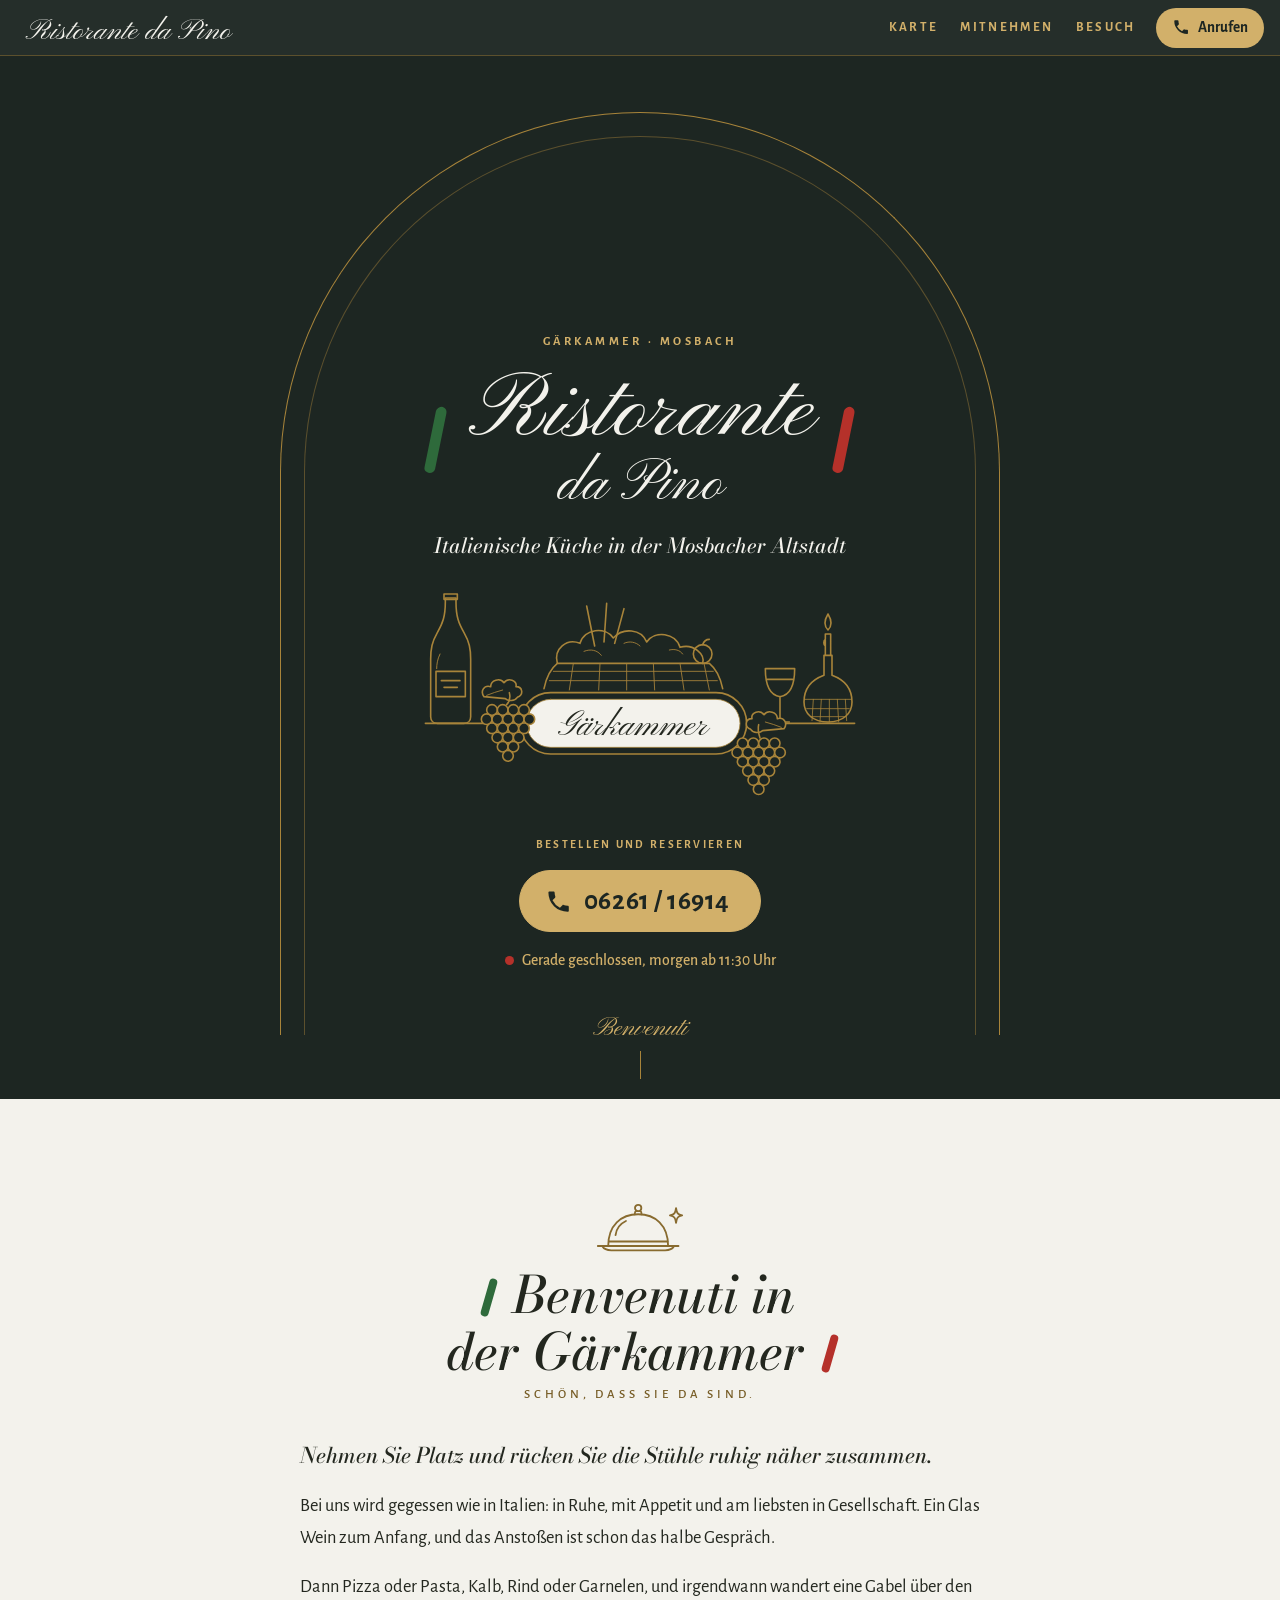
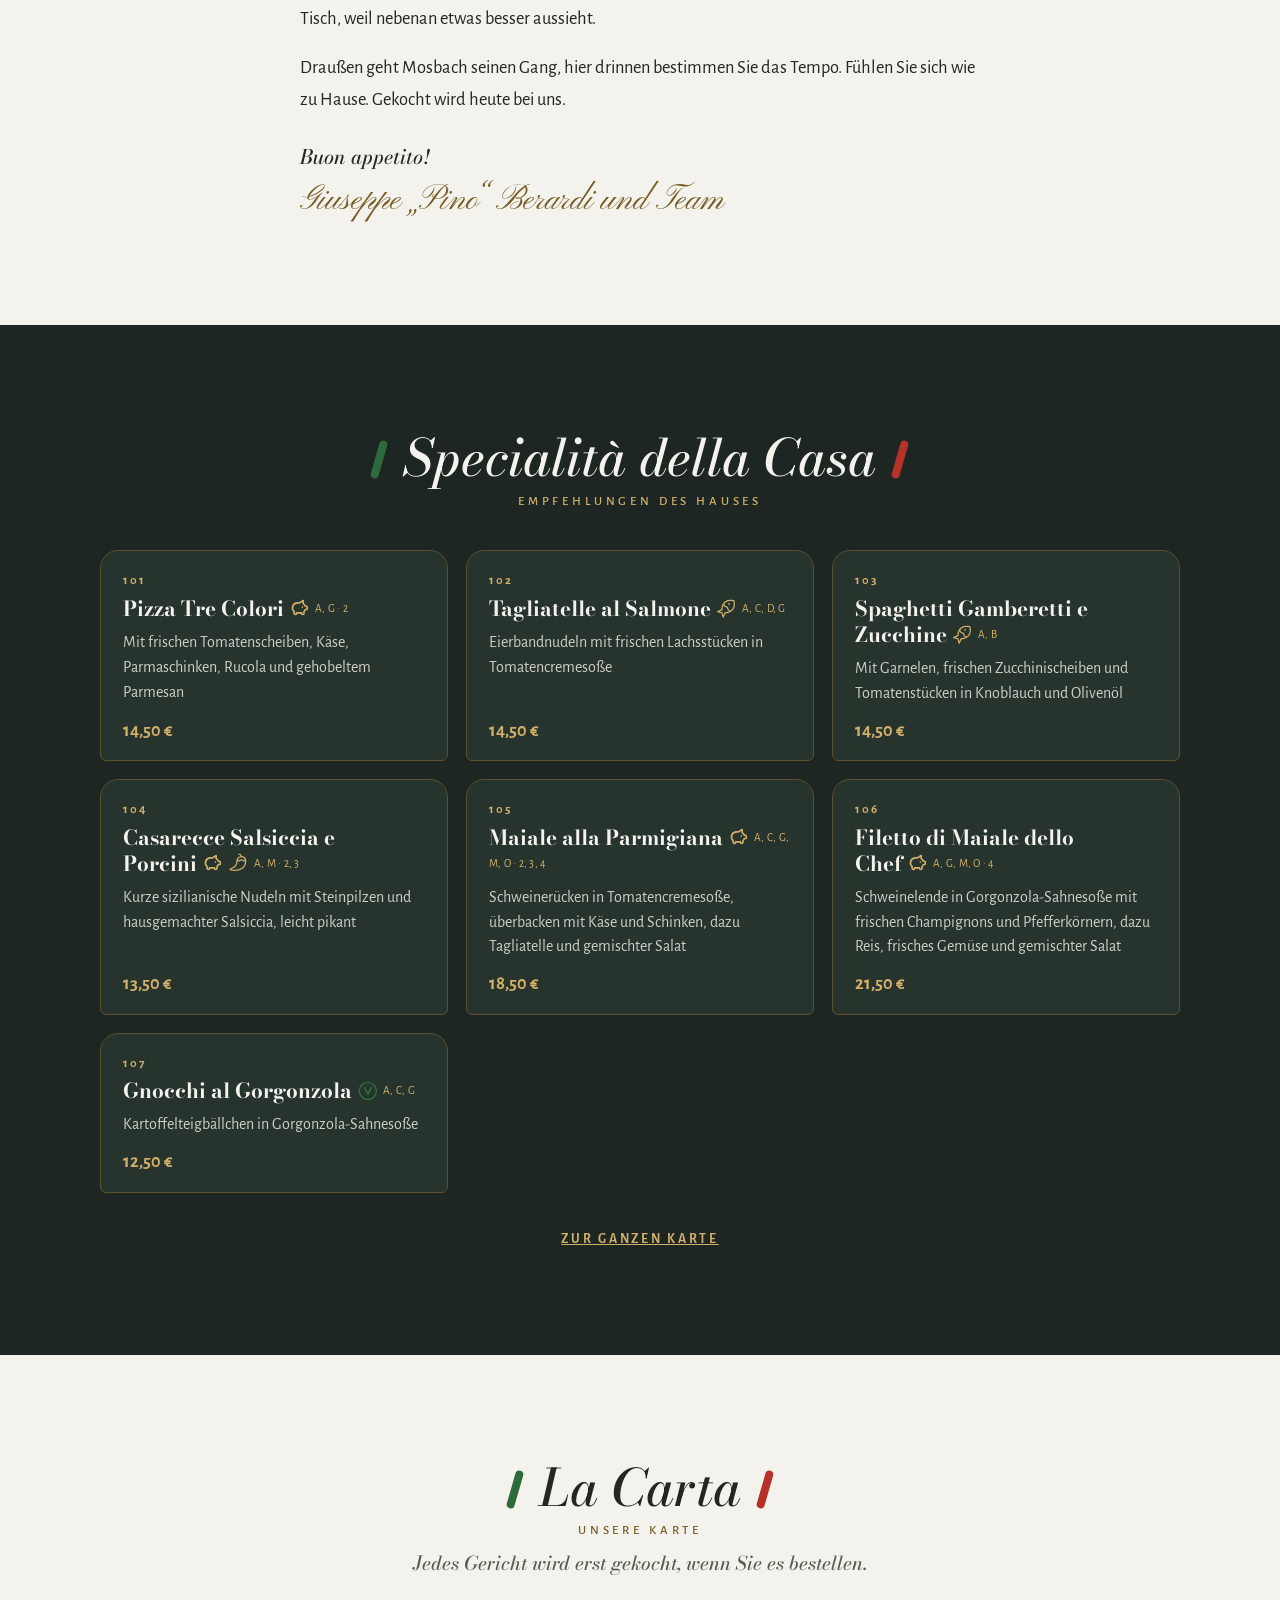
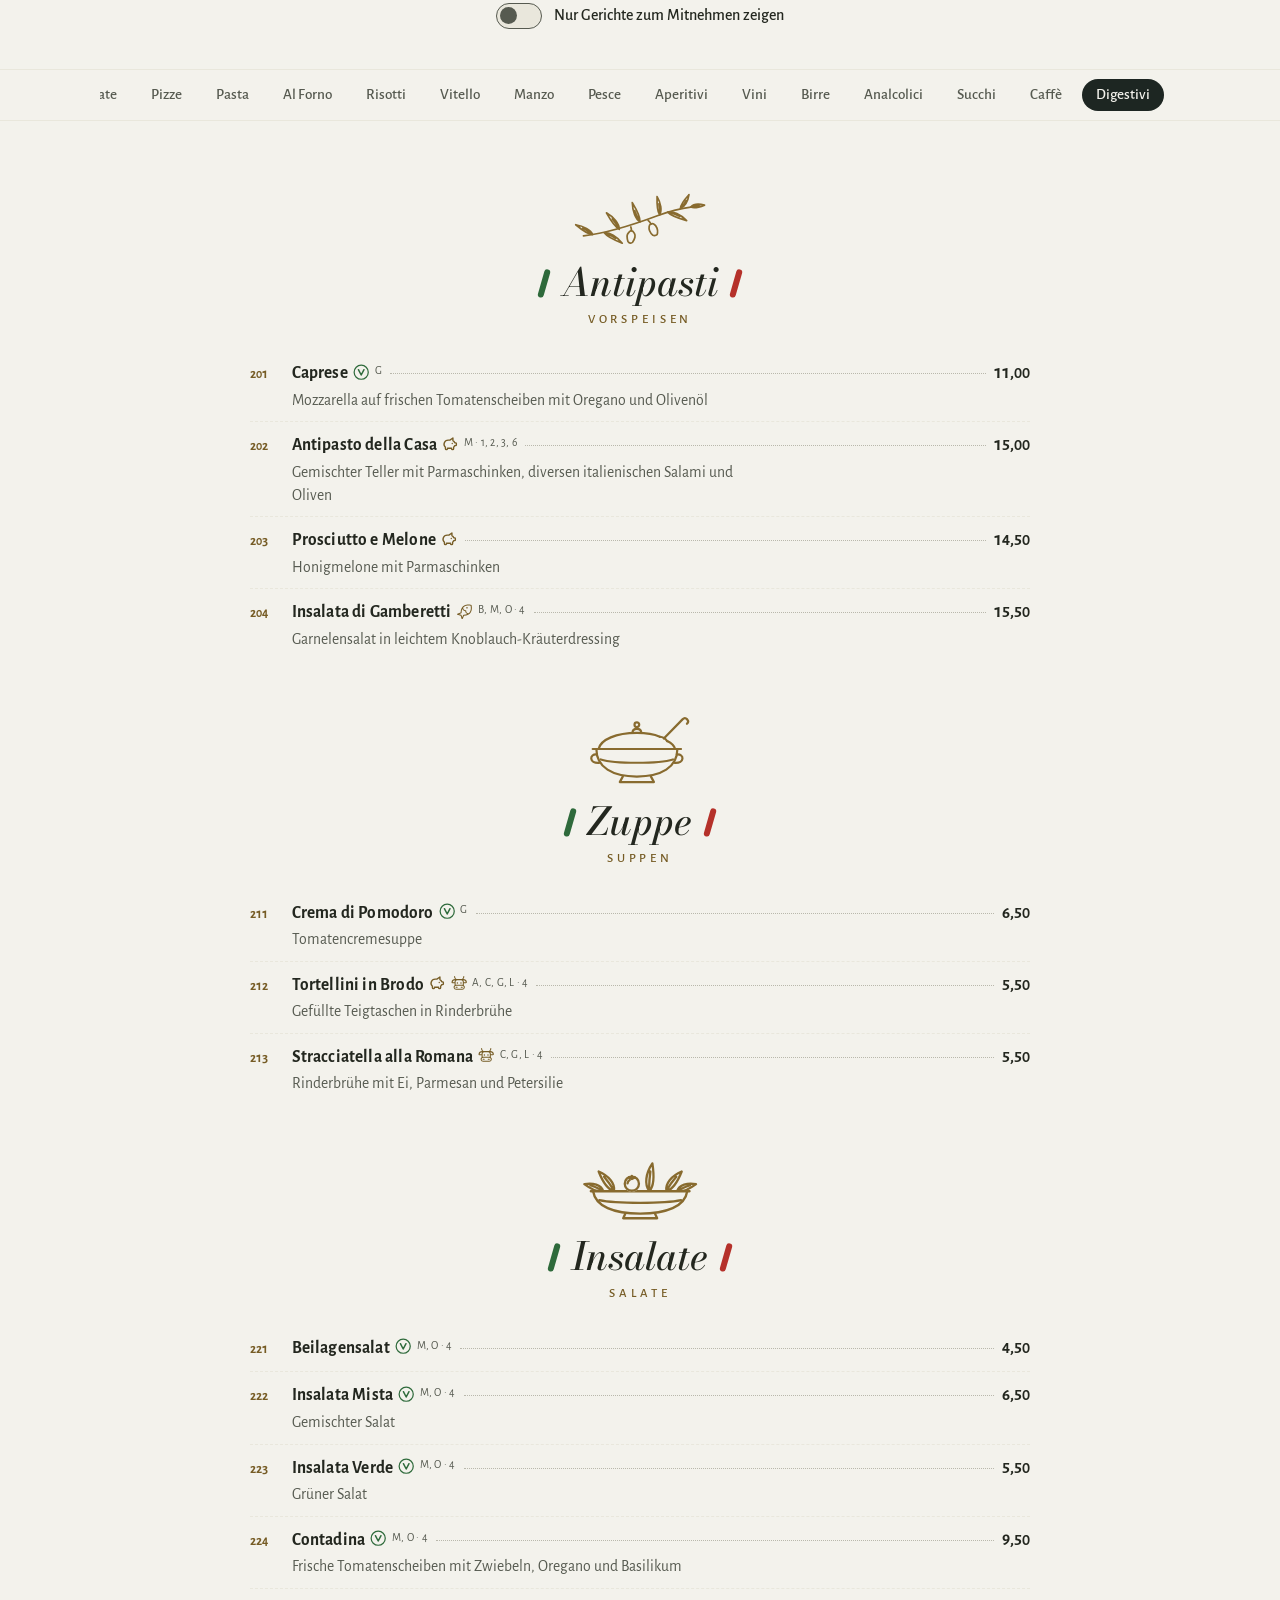
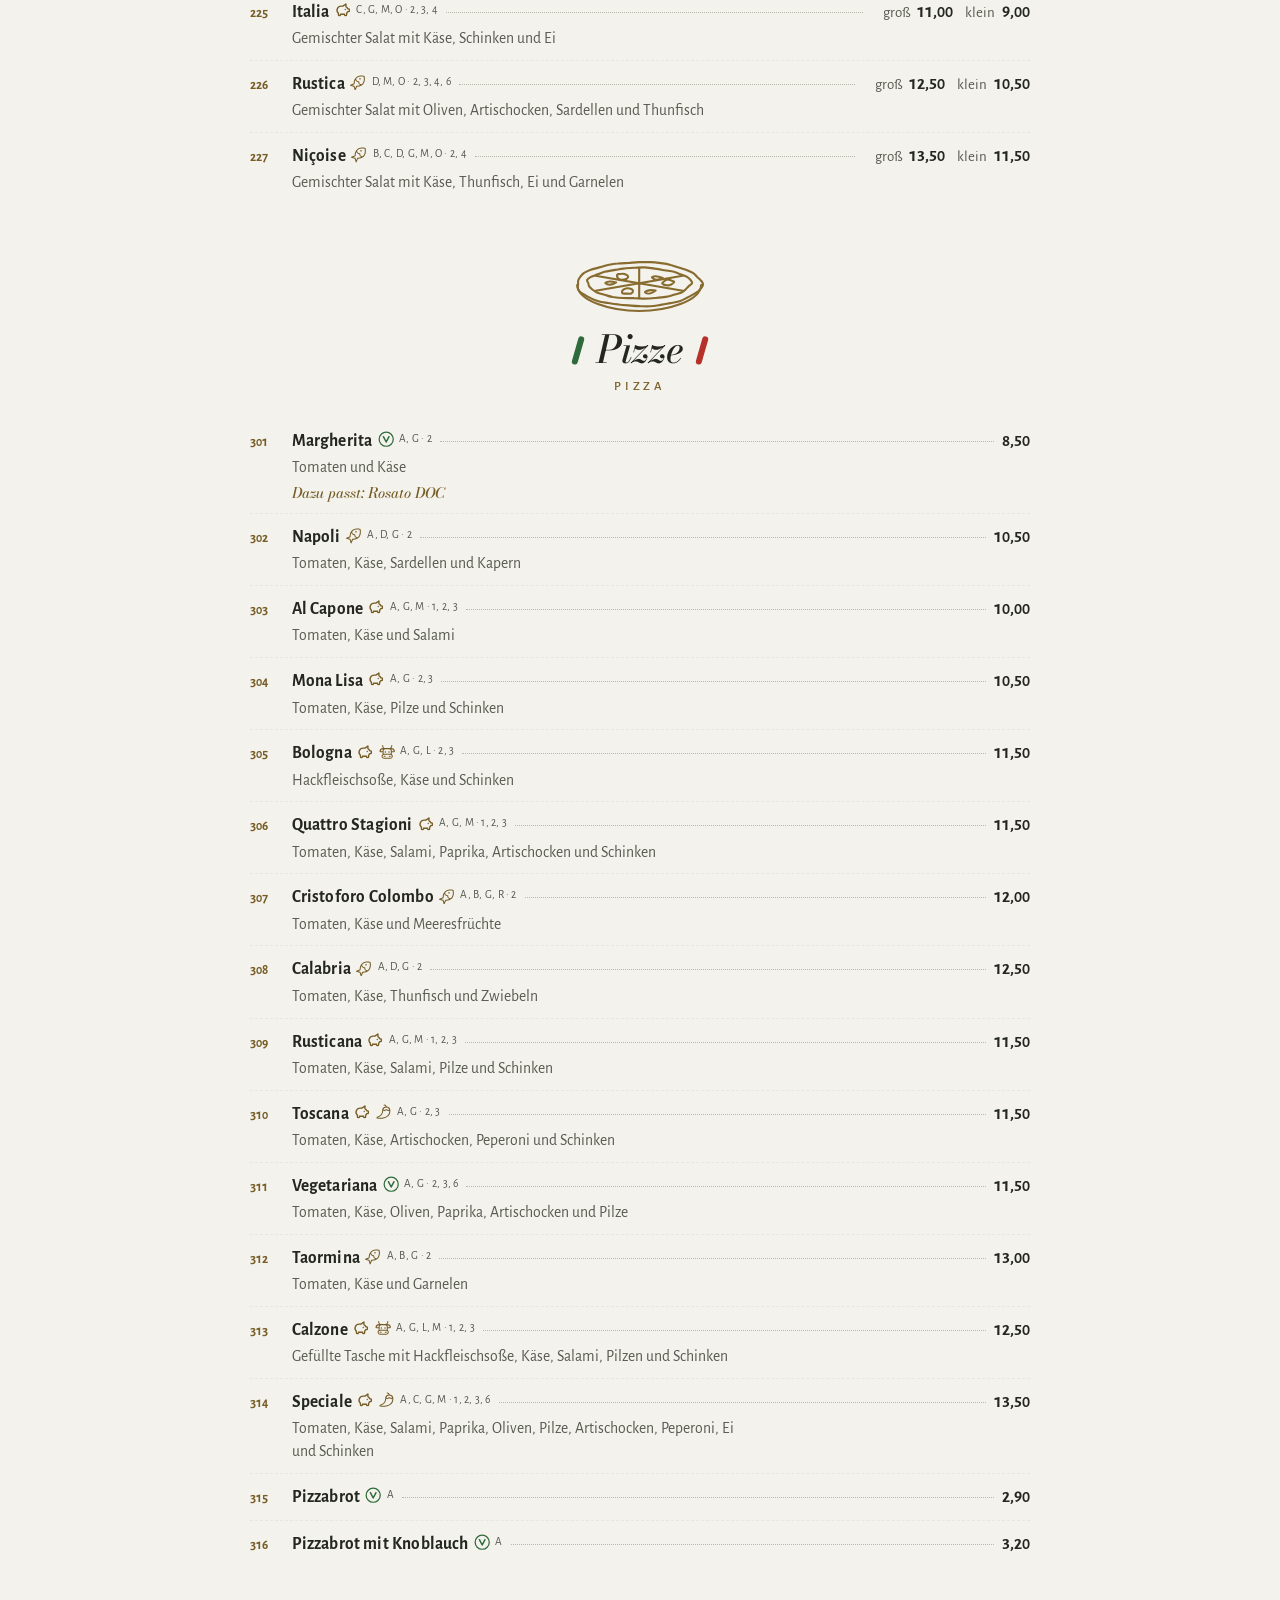
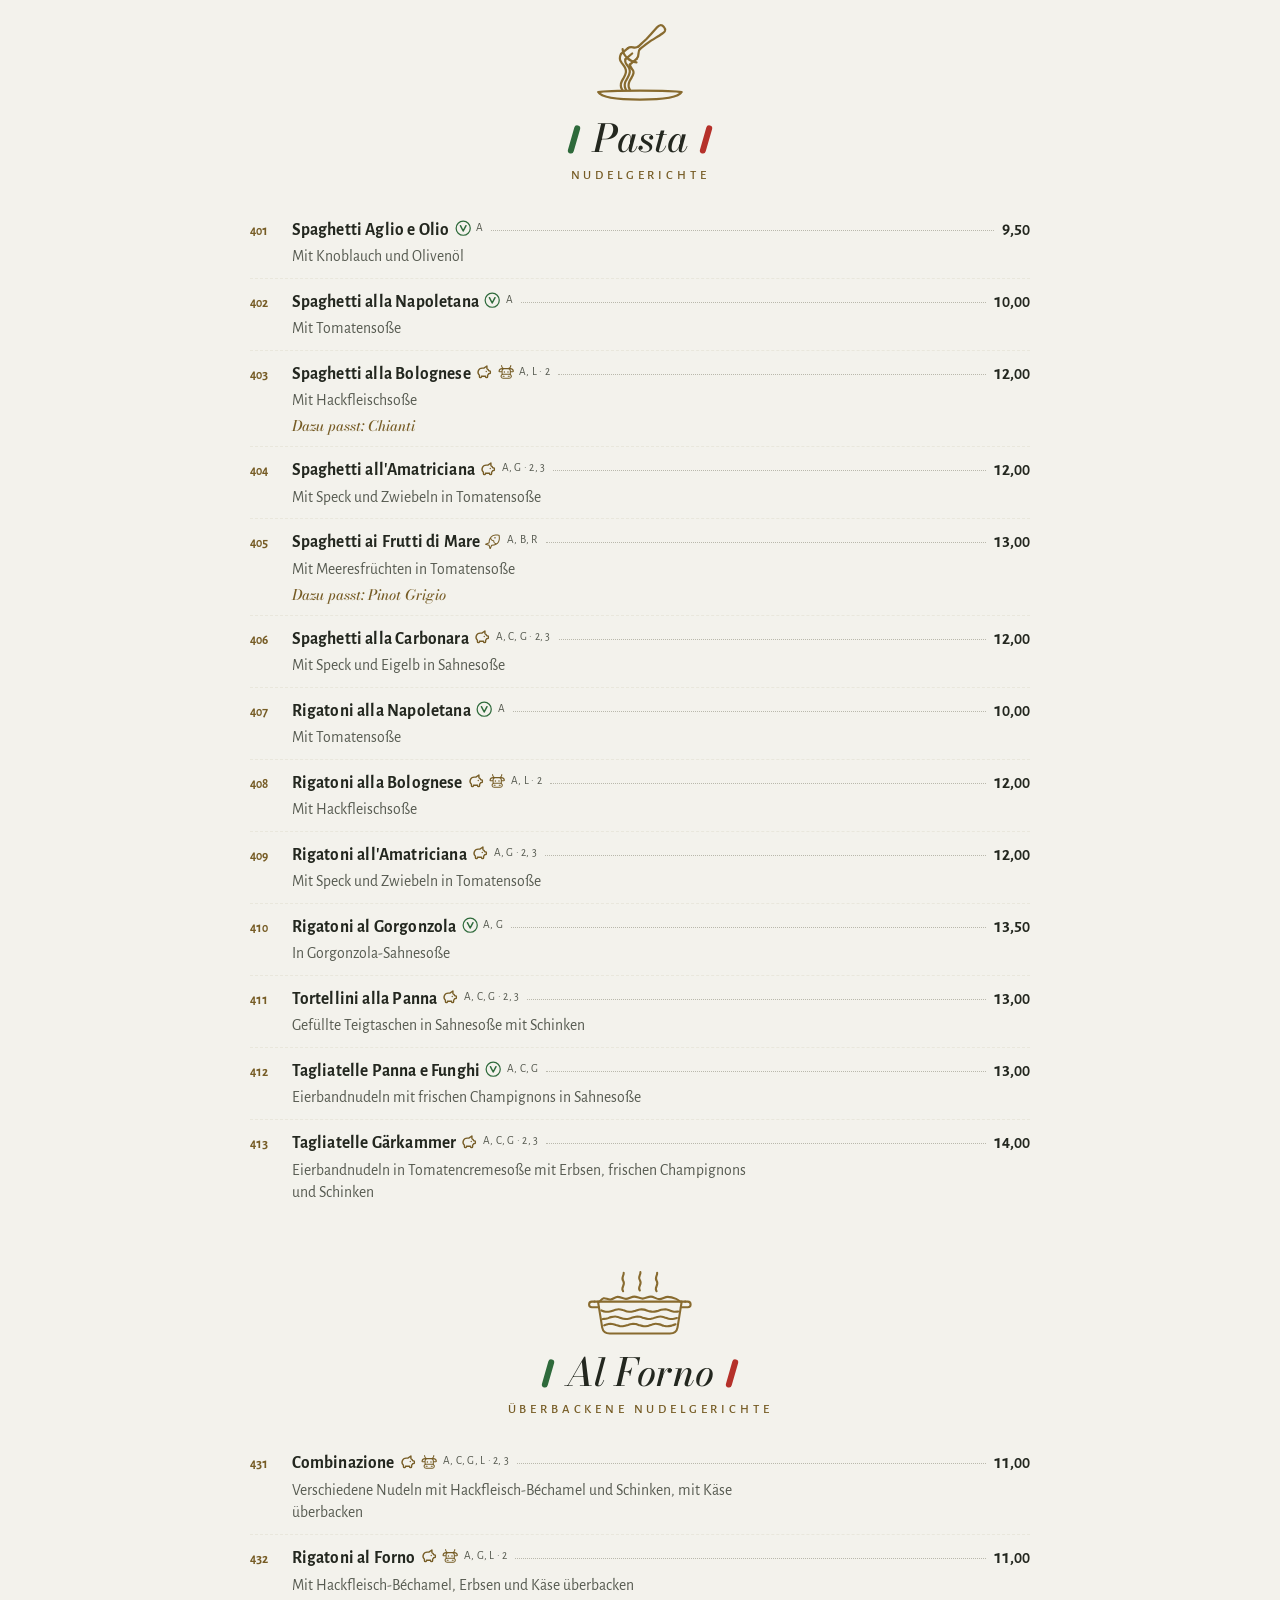
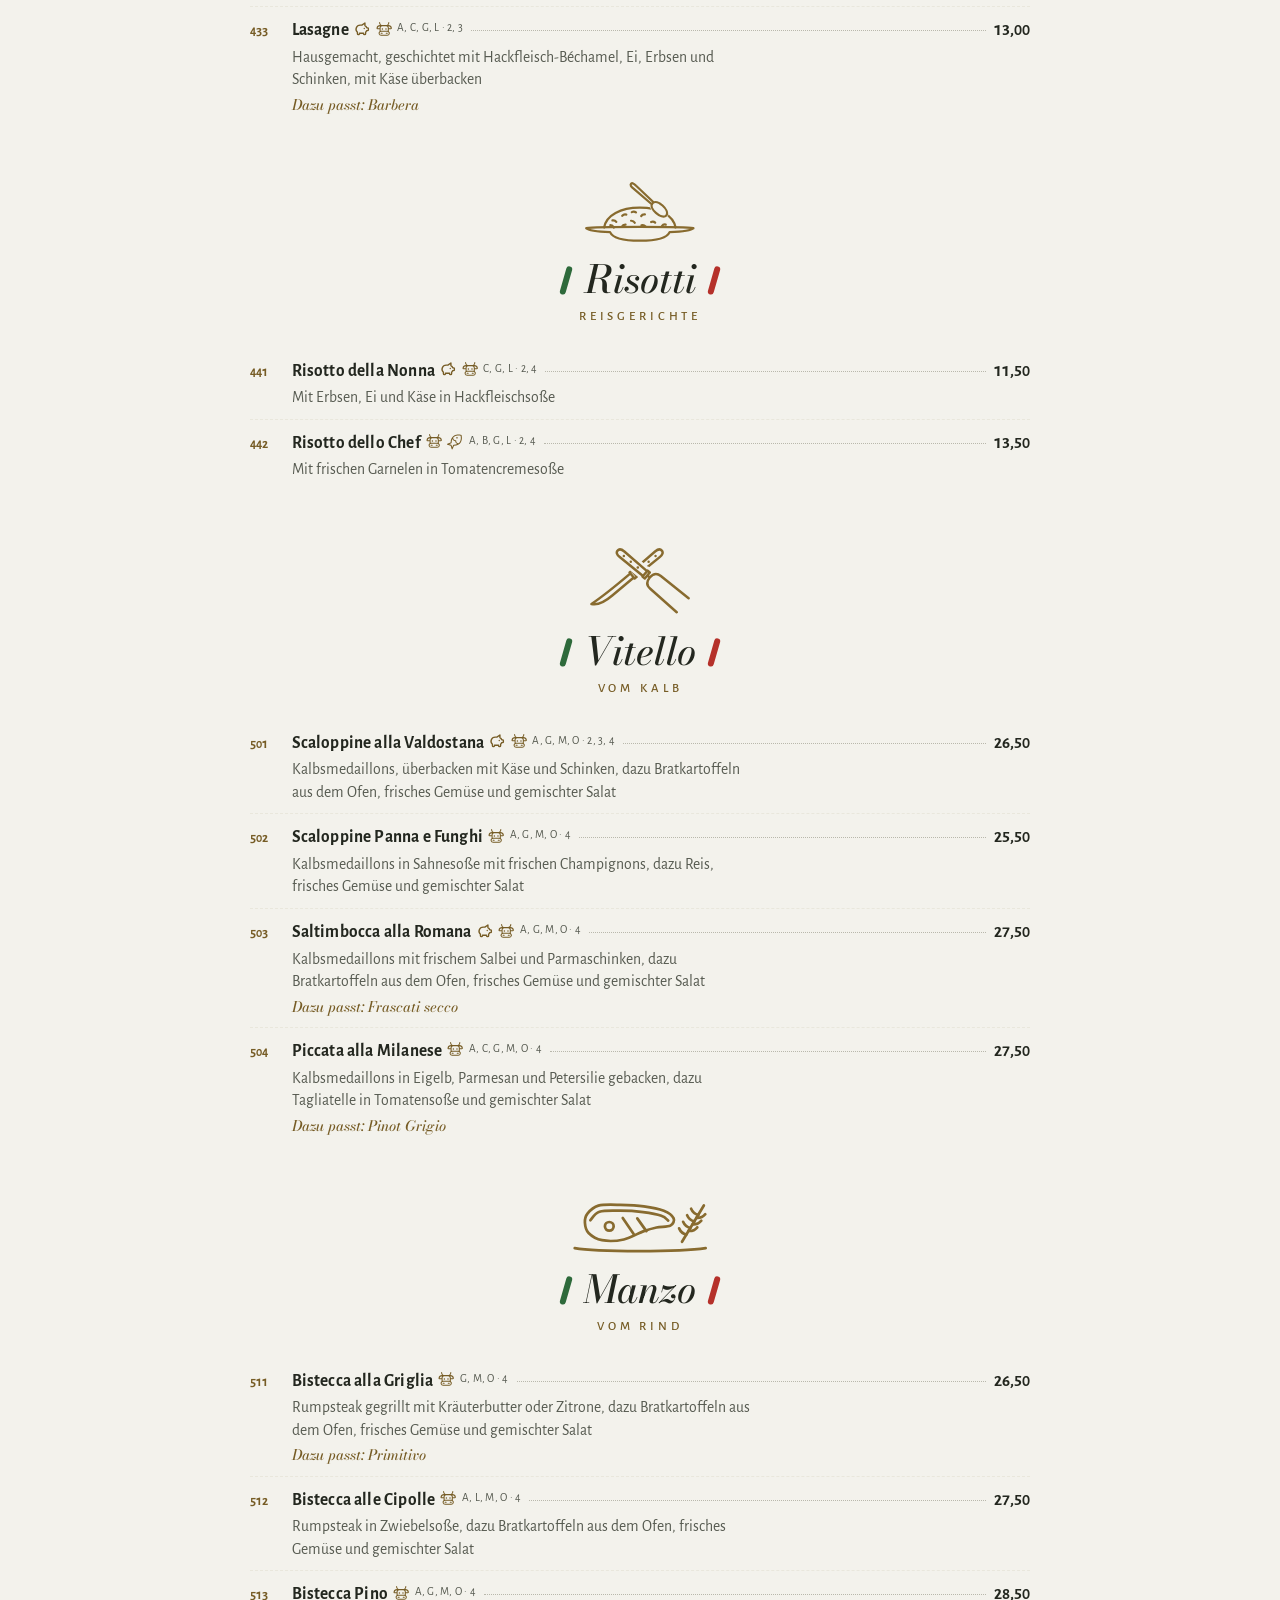
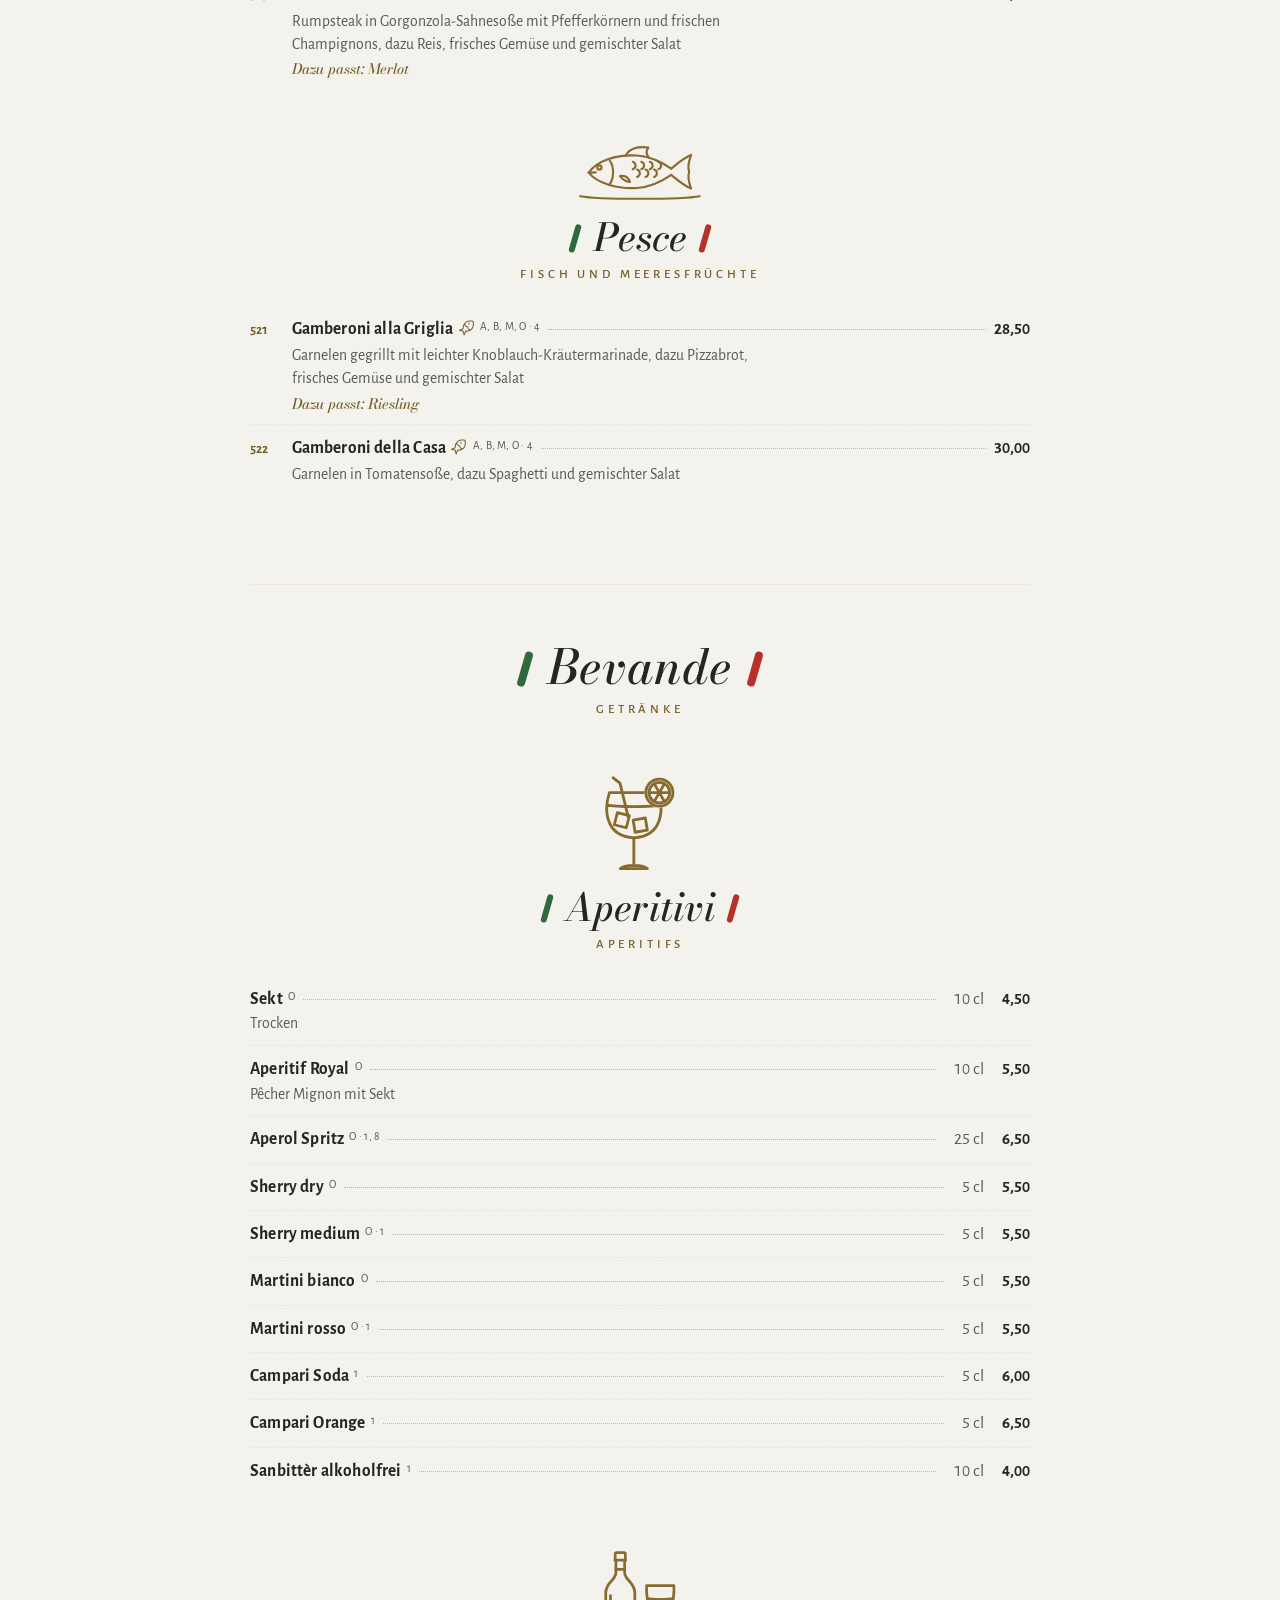
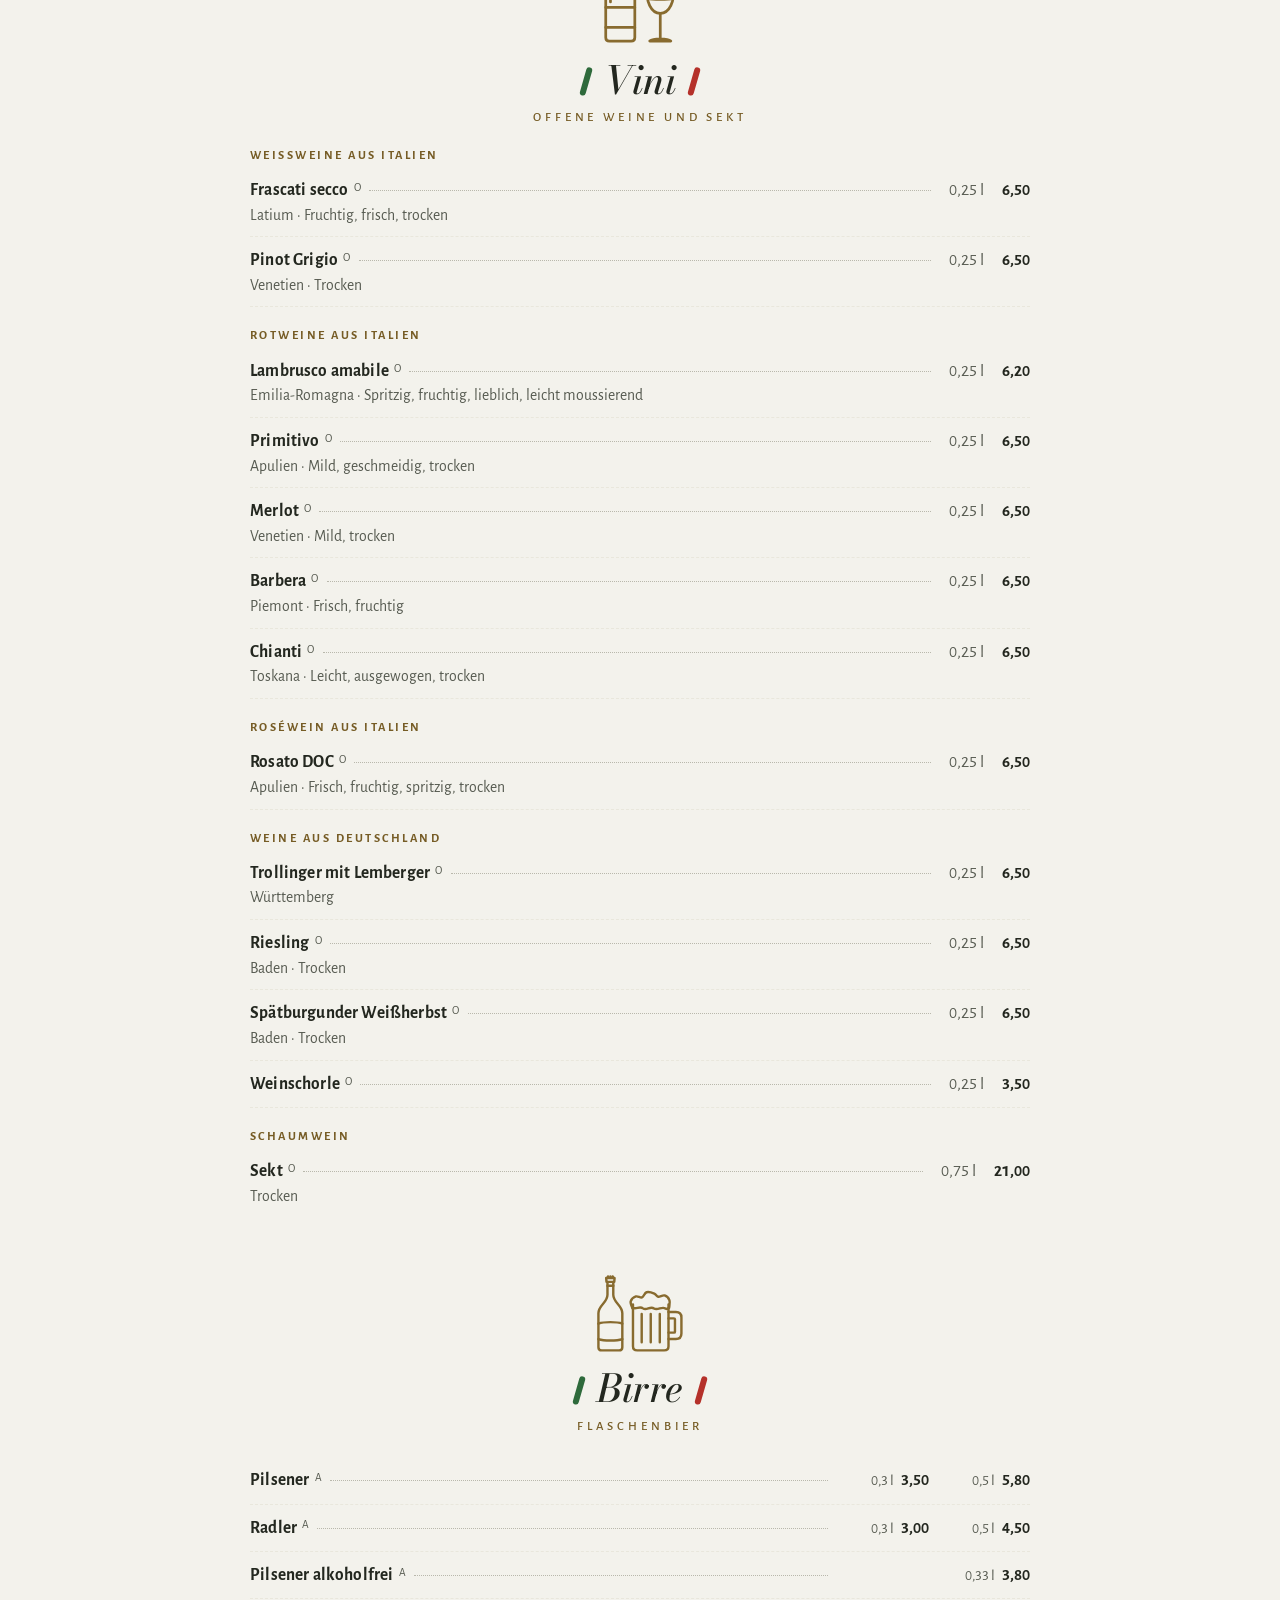
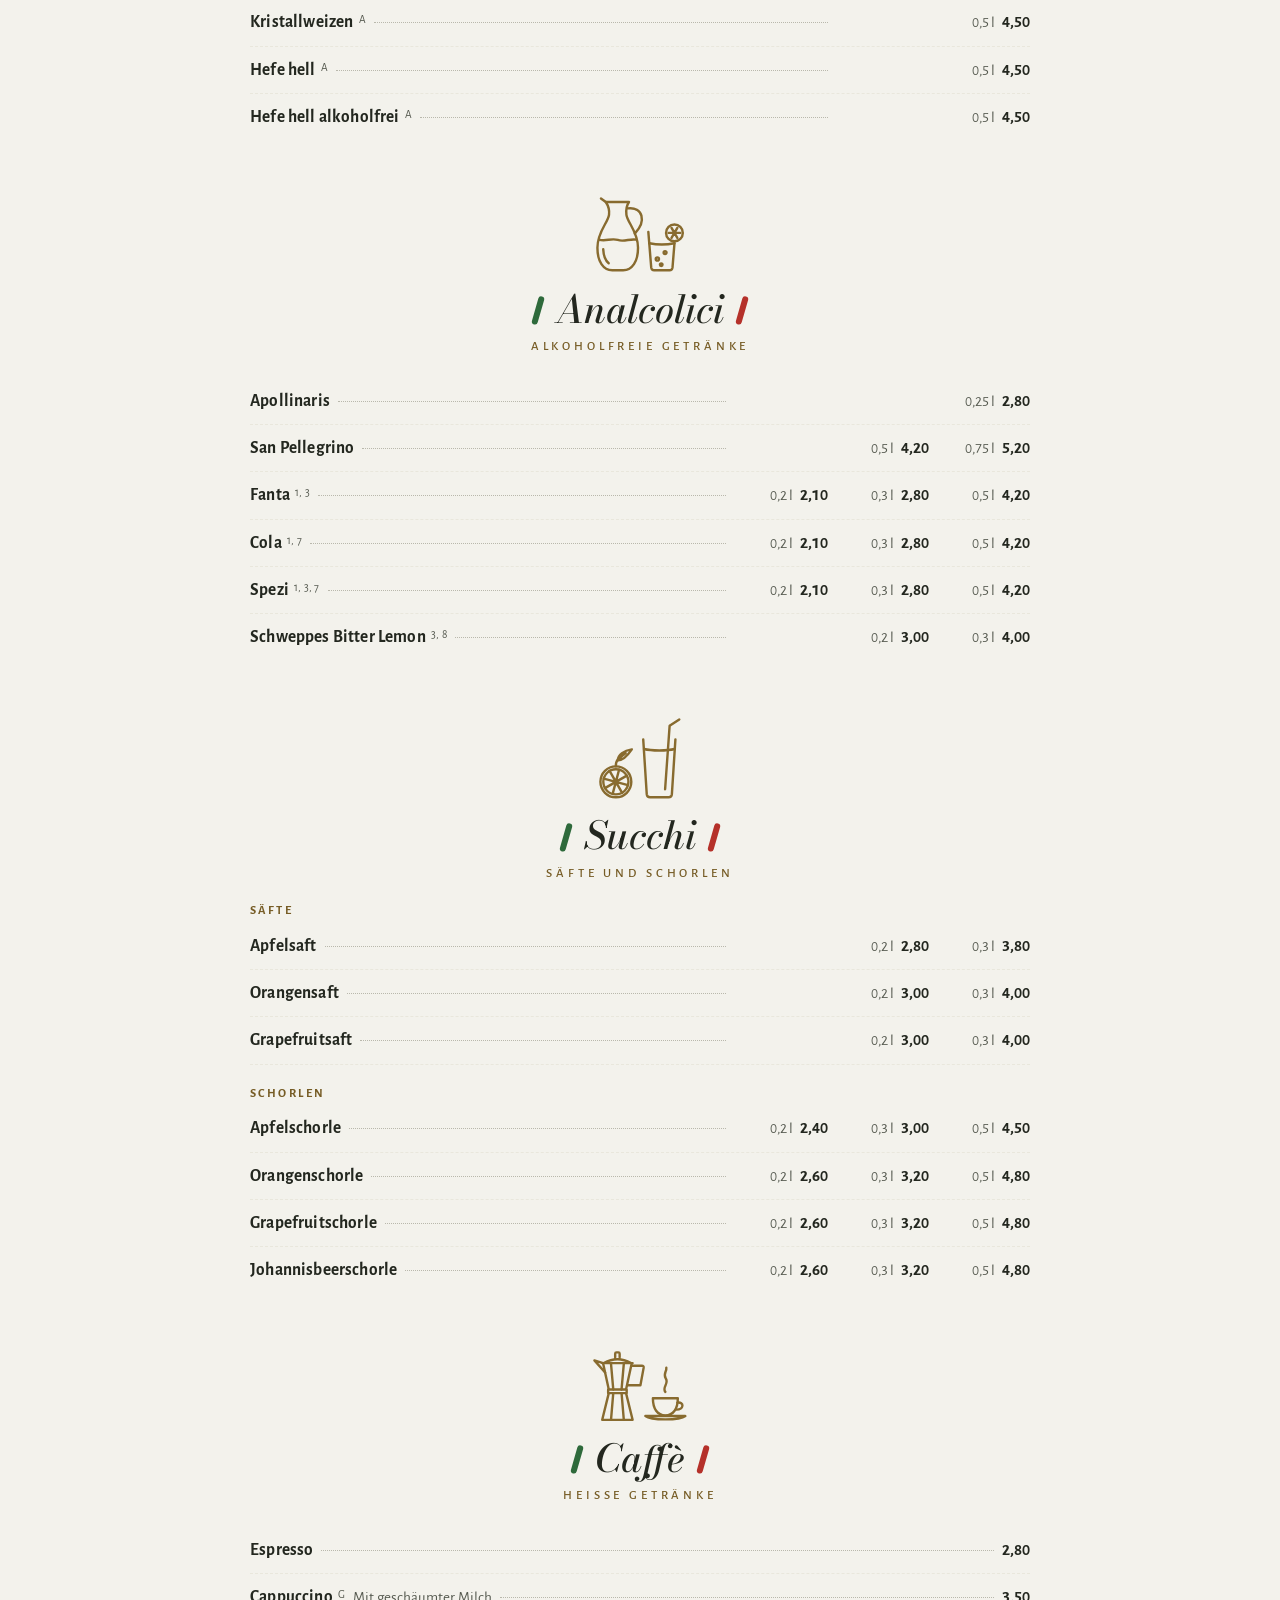
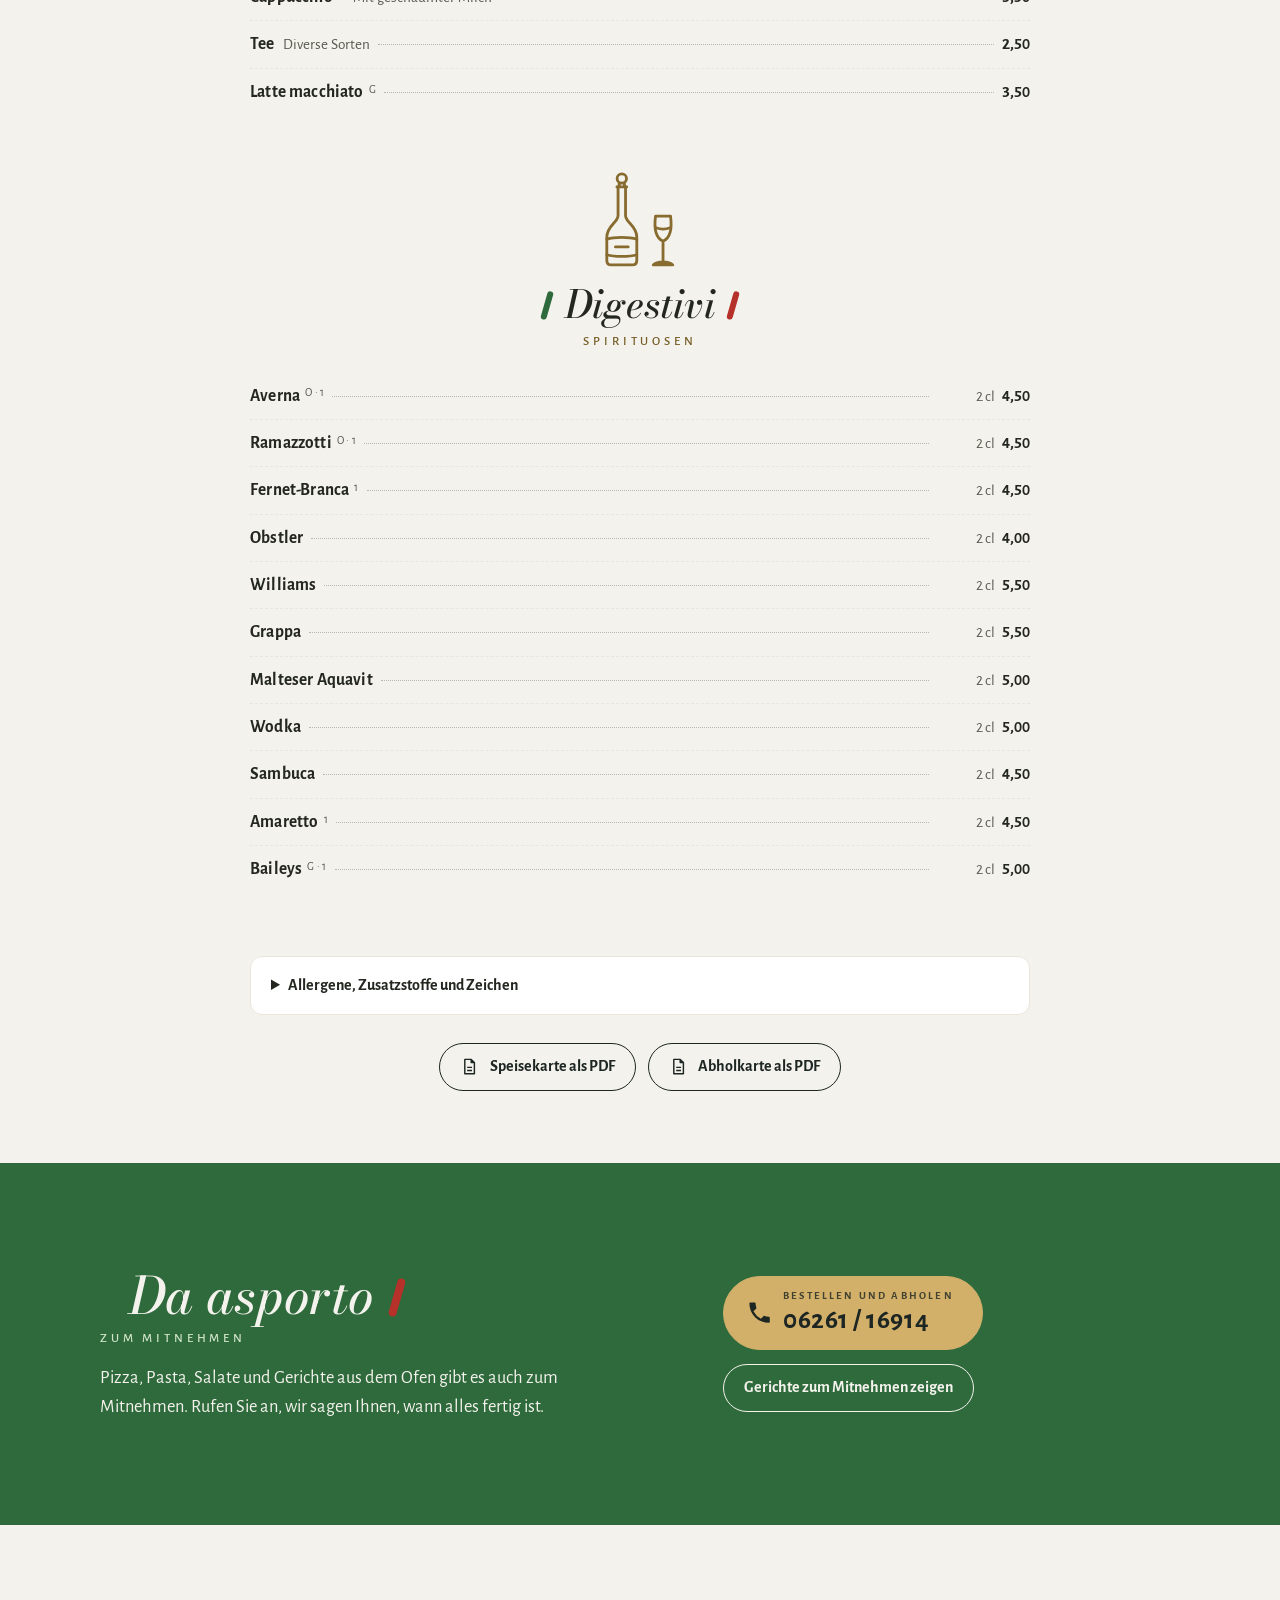
==== commit 4652cd28: "Säfte und Schorlen je Frucht eine Zeile, Orari mit Strichen" ====
--- a/index.html
+++ b/index.html
@@ -1,4 +1,4 @@
-<!doctype html><html lang="de"><head><meta charset="utf-8"><meta name="viewport" content="width=device-width, initial-scale=1, viewport-fit=cover"><title>Ristorante da Pino · Italienische Küche in Mosbach</title><meta name="description" content="Pizza, Pasta, Kalb, Rind und Fisch in der Gärkammer, Hauptstraße 12 in Mosbach. Reservieren und bestellen unter 06261 / 16914."><meta name="robots" content="noindex, nofollow"><meta name="theme-color" content="#1d2622"><link rel="canonical" href="https://pino.orqista.de/"><link rel="icon" type="image/png" sizes="32x32" href="favicon-32.png"><link rel="apple-touch-icon" href="apple-touch-icon.png"><meta property="og:type" content="restaurant.restaurant"><meta property="og:locale" content="de_DE"><meta property="og:title" content="Ristorante da Pino · Italienische Küche in Mosbach"><meta property="og:description" content="Pizza, Pasta, Kalb, Rind und Fisch in der Gärkammer, Hauptstraße 12 in Mosbach. Reservieren und bestellen unter 06261 / 16914."><meta property="og:url" content="https://pino.orqista.de/"><meta property="og:image" content="https://pino.orqista.de/og-image.png"><meta property="og:image:width" content="1200"><meta property="og:image:height" content="630"><meta name="twitter:card" content="summary_large_image"><link rel="preload" href="fonts/PinyonScript-Regular.ttf" as="font" type="font/ttf" crossorigin><link rel="stylesheet" href="site.css?v=b71881f445"><script type="application/ld+json">{
+<!doctype html><html lang="de"><head><meta charset="utf-8"><meta name="viewport" content="width=device-width, initial-scale=1, viewport-fit=cover"><title>Ristorante da Pino · Italienische Küche in Mosbach</title><meta name="description" content="Pizza, Pasta, Kalb, Rind und Fisch in der Gärkammer, Hauptstraße 12 in Mosbach. Reservieren und bestellen unter 06261 / 16914."><meta name="robots" content="noindex, nofollow"><meta name="theme-color" content="#1d2622"><link rel="canonical" href="https://pino.orqista.de/"><link rel="icon" type="image/png" sizes="32x32" href="favicon-32.png"><link rel="apple-touch-icon" href="apple-touch-icon.png"><meta property="og:type" content="restaurant.restaurant"><meta property="og:locale" content="de_DE"><meta property="og:title" content="Ristorante da Pino · Italienische Küche in Mosbach"><meta property="og:description" content="Pizza, Pasta, Kalb, Rind und Fisch in der Gärkammer, Hauptstraße 12 in Mosbach. Reservieren und bestellen unter 06261 / 16914."><meta property="og:url" content="https://pino.orqista.de/"><meta property="og:image" content="https://pino.orqista.de/og-image.png"><meta property="og:image:width" content="1200"><meta property="og:image:height" content="630"><meta name="twitter:card" content="summary_large_image"><link rel="preload" href="fonts/PinyonScript-Regular.ttf" as="font" type="font/ttf" crossorigin><link rel="stylesheet" href="site.css?v=abec2ffd16"><script type="application/ld+json">{
  "@context": "https://schema.org",
  "@type": "Restaurant",
  "name": "Ristorante da Pino · Gärkammer",
@@ -90,4 +90,4 @@
    "closes": "22:00"
   }
  ]
-}</script></head><body><div class="topbar"><a class="mark" href="#top">Ristorante da Pino</a><nav aria-label="Hauptmenü"><a href="#karte">Karte</a><a href="#mitnehmen">Mitnehmen</a><a href="#besuch">Besuch</a></nav><a class="call" href="tel:+49626116914" aria-label="Anrufen: 06261 / 16914"><svg class="ico" viewBox="0 0 24 24" aria-hidden="true"><path fill="currentColor" d="M6.6 10.8a15.1 15.1 0 0 0 6.6 6.6l2.2-2.2c.3-.3.7-.4 1-.2 1.1.4 2.3.6 3.6.6.6 0 1 .4 1 1V20c0 .6-.4 1-1 1A17 17 0 0 1 3 4c0-.6.4-1 1-1h3.5c.6 0 1 .4 1 1 0 1.3.2 2.5.6 3.6.1.3 0 .7-.2 1Z"/></svg><span>Anrufen</span></a></div><header class="hero" id="top"><div class="vault"><span class="arch" aria-hidden="true"></span><div class="vault-in"><p class="eyebrow">Gärkammer · Mosbach</p><div class="wordmark"><svg class="brush" viewBox="0 0 30 80" aria-hidden="true"><path fill="#2e6a3b" d="M22 2c4 1 6 4 5 8L14 74c-1 4-6 6-9 4-3-1-4-4-3-7L15 7c1-3 4-5 7-5Z"/></svg><h1>Ristorante<span>da Pino</span></h1><svg class="brush" viewBox="0 0 30 80" aria-hidden="true"><path fill="#b5312a" d="M22 2c4 1 6 4 5 8L14 74c-1 4-6 6-9 4-3-1-4-4-3-7L15 7c1-3 4-5 7-5Z"/></svg></div><p class="tagline">Italienische Küche in der Mosbacher Altstadt</p><svg class="emblem" xmlns="http://www.w3.org/2000/svg" viewBox="0 0 660 330" role="img" aria-label="Gärkammer"><g fill="none" stroke="#a8843a" stroke-width="2.4" stroke-linecap="round" stroke-linejoin="round"><path d="M8 206H652"/><path d="M38 18h16v6c0 22 4 32 12 46 8 14 10 24 10 40v86c0 6-4 10-10 10H26c-6 0-10-4-10-10v-86c0-16 2-26 10-40 8-14 12-24 12-46Z"/><path d="M36 12h20v8H36ZM24 128h44v38H24ZM32 142h28M36 152h20"/><path d="M30 102c-4 8-5 16-5 22" stroke-width="1.4"/><path d="M262 90 250 30M276 84l4-58M292 86l14-52"/><path d="M186 154c4-20 10-30 20-38h228c10 8 16 18 20 38"/><path d="M200 128h240M194 142h252M230 116l-6 40M270 116l-2 40M310 116v40M350 116l2 40M390 116l6 40M426 116l8 40" stroke-width="1.3"/><path d="M206 116c-6-22 14-38 34-30 6-22 38-26 50-8 14-16 42-14 50 6 12-18 44-14 50 8 20-6 38 10 34 24"/><path d="M246 98c10-4 20-2 26 6M306 86c8-4 18-2 24 4M374 96c8-2 16 0 20 6" stroke-width="1.3"/><circle cx="424" cy="102" r="14"/><path d="M424 88c2-6 6-8 10-8"/><rect x="150" y="160" width="340" height="92" rx="46" fill="#1d2622"/><rect x="160" y="170" width="320" height="72" rx="36" fill="#f3f2ec" stroke-width="1.2"/><path d="M518 124h44c0 28-9 40-22 42-13-2-22-14-22-42ZM521 140h38M540 166v36M526 204h28"/><path d="M606 104h12v30c22 8 30 22 30 40 0 18-14 30-36 30s-36-12-36-30c0-18 8-32 30-40Z"/><path d="M577 170h70M580 184h64M586 196h52M590 170l-2 32M602 170l-2 34M614 170v34M626 170l2 34M638 170l2 32" stroke-width="1.2"/><path d="M608 104V72h8v32M608 80c-3 2-3 8 0 10"/><path d="M612 66c-6-6-6-14 0-24 6 10 6 18 0 24Z"/><g transform="translate(96 166) scale(1 1)"><path d="M0 0c-6-8 0-18 10-15 0-10 14-14 20-6 6-8 20-4 18 6 10 0 12 12 2 16-4 6-14 6-18 2Z" fill="#1d2622"/><path d="M4-2c8-3 16-6 24-8" stroke-width="1.3"/></g><circle cx="108.0" cy="186.0" r="8" fill="#1d2622"/><circle cx="124.0" cy="186.0" r="8" fill="#1d2622"/><circle cx="140.0" cy="186.0" r="8" fill="#1d2622"/><circle cx="156.0" cy="186.0" r="8" fill="#1d2622"/><circle cx="100.0" cy="199.8" r="8" fill="#1d2622"/><circle cx="116.0" cy="199.8" r="8" fill="#1d2622"/><circle cx="132.0" cy="199.8" r="8" fill="#1d2622"/><circle cx="148.0" cy="199.8" r="8" fill="#1d2622"/><circle cx="164.0" cy="199.8" r="8" fill="#1d2622"/><circle cx="108.0" cy="213.5" r="8" fill="#1d2622"/><circle cx="124.0" cy="213.5" r="8" fill="#1d2622"/><circle cx="140.0" cy="213.5" r="8" fill="#1d2622"/><circle cx="156.0" cy="213.5" r="8" fill="#1d2622"/><circle cx="116.0" cy="227.3" r="8" fill="#1d2622"/><circle cx="132.0" cy="227.3" r="8" fill="#1d2622"/><circle cx="148.0" cy="227.3" r="8" fill="#1d2622"/><circle cx="124.0" cy="241.0" r="8" fill="#1d2622"/><circle cx="140.0" cy="241.0" r="8" fill="#1d2622"/><circle cx="132.0" cy="254.8" r="8" fill="#1d2622"/><path d="M134 160c2 8 0 14-4 18"/><g transform="translate(546 214) scale(-1 1)"><path d="M0 0c-6-8 0-18 10-15 0-10 14-14 20-6 6-8 20-4 18 6 10 0 12 12 2 16-4 6-14 6-18 2Z" fill="#1d2622"/><path d="M4-2c8-3 16-6 24-8" stroke-width="1.3"/></g><circle cx="484.0" cy="236.0" r="8" fill="#1d2622"/><circle cx="500.0" cy="236.0" r="8" fill="#1d2622"/><circle cx="516.0" cy="236.0" r="8" fill="#1d2622"/><circle cx="532.0" cy="236.0" r="8" fill="#1d2622"/><circle cx="476.0" cy="249.8" r="8" fill="#1d2622"/><circle cx="492.0" cy="249.8" r="8" fill="#1d2622"/><circle cx="508.0" cy="249.8" r="8" fill="#1d2622"/><circle cx="524.0" cy="249.8" r="8" fill="#1d2622"/><circle cx="540.0" cy="249.8" r="8" fill="#1d2622"/><circle cx="484.0" cy="263.5" r="8" fill="#1d2622"/><circle cx="500.0" cy="263.5" r="8" fill="#1d2622"/><circle cx="516.0" cy="263.5" r="8" fill="#1d2622"/><circle cx="532.0" cy="263.5" r="8" fill="#1d2622"/><circle cx="492.0" cy="277.3" r="8" fill="#1d2622"/><circle cx="508.0" cy="277.3" r="8" fill="#1d2622"/><circle cx="524.0" cy="277.3" r="8" fill="#1d2622"/><circle cx="500.0" cy="291.0" r="8" fill="#1d2622"/><circle cx="516.0" cy="291.0" r="8" fill="#1d2622"/><circle cx="508.0" cy="304.8" r="8" fill="#1d2622"/><path d="M508 208c-2 8 0 14 2 20"/></g><text x="320" y="223" text-anchor="middle" font-family="'Pinyon Script', 'Snell Roundhand', cursive" font-size="54" fill="#23271f">Gärkammer</text></svg><p class="cta-label">Bestellen und reservieren</p><a class="btn big cta" href="tel:+49626116914"><svg class="ico" viewBox="0 0 24 24" aria-hidden="true"><path fill="currentColor" d="M6.6 10.8a15.1 15.1 0 0 0 6.6 6.6l2.2-2.2c.3-.3.7-.4 1-.2 1.1.4 2.3.6 3.6.6.6 0 1 .4 1 1V20c0 .6-.4 1-1 1A17 17 0 0 1 3 4c0-.6.4-1 1-1h3.5c.6 0 1 .4 1 1 0 1.3.2 2.5.6 3.6.1.3 0 .7-.2 1Z"/></svg><span>06261 / 16914</span></a><p class="status" data-status hidden></p></div></div><p class="scroll"><a href="#willkommen">Benvenuti</a></p></header><main><section class="band paper welcome" id="willkommen" aria-labelledby="h-welcome"><div class="wrap narrow"><svg class="illu" aria-hidden="true" style="--s:0.747" xmlns="http://www.w3.org/2000/svg" viewBox="25.5 15.3 72 40.2" fill="none" stroke="currentColor" stroke-width="1.5" stroke-linecap="round" stroke-linejoin="round"><path d="M27 50.5H93M30.5 50.5Q32.5 54 38 54H82Q87.5 54 89.5 50.5"/><path d="M35.5 50.5C35.5 33.5 46 24.5 60 24.5C74 24.5 84.5 33.5 84.5 50.5"/><path d="M36 46.8H84"/><path d="M57.2 24.6Q57.2 22.2 58.4 21.6M62.8 24.6Q62.8 22.2 61.6 21.6M57.4 19.4A2.6 2.6 0 1 0 62.6 19.4A2.6 2.6 0 1 0 57.4 19.4Z"/><path d="M41.5 41.5C42.2 36.2 45.3 32.2 50 30"/><path d="M91 19.5C91.6 23.6 92.4 24.9 96 25.5C92.4 26.1 91.6 27.4 91 31.5C90.4 27.4 89.6 26.1 86 25.5C89.6 24.9 90.4 23.6 91 19.5Z"/></svg><h2 id="h-welcome">Benvenuti in der Gärkammer</h2><p class="sub">Schön, dass Sie da sind.</p><div class="letter"><p class="lead">Nehmen Sie Platz und rücken Sie die Stühle ruhig näher zusammen.</p><p>Bei uns wird gegessen wie in Italien: in Ruhe, mit Appetit und am liebsten in Gesellschaft. Ein Glas Wein zum Anfang, und das Anstoßen ist schon das halbe Gespräch.</p><p>Dann Pizza oder Pasta, Kalb, Rind oder Garnelen, und irgendwann wandert eine Gabel über den Tisch, weil nebenan etwas besser aussieht.</p><p>Draußen geht Mosbach seinen Gang, hier drinnen bestimmen Sie das Tempo. Fühlen Sie sich wie zu Hause. Gekocht wird heute bei uns.</p><p class="closing">Buon appetito!</p><p class="signature">Giuseppe „Pino“ Berardi und Team</p></div></div></section><section class="band cellar specials" id="empfehlungen" aria-labelledby="h-specials"><div class="wrap"><h2 id="h-specials">Specialità della Casa</h2><p class="sub">Empfehlungen des Hauses</p><ul class="special-grid"><li><span class="no">101</span><h3>Pizza Tre <span class="nowrap">Colori<svg class="mark animal" role="img" aria-label="Schwein" xmlns="http://www.w3.org/2000/svg" viewBox="0 0 24 24" fill="none" stroke="currentColor" stroke-width="2" stroke-linecap="round" stroke-linejoin="round"><path d="M15 11v.01"/><path d="M16 3l0 3.803a6.019 6.019 0 0 1 2.658 3.197h1.341a1 1 0 0 1 1 1v2a1 1 0 0 1 -1 1h-1.342a6.008 6.008 0 0 1 -1.658 2.473v2.027a1.5 1.5 0 0 1 -3 0v-.583a6.04 6.04 0 0 1 -1 .083h-4a6.04 6.04 0 0 1 -1 -.083v.583a1.5 1.5 0 0 1 -3 0v-2l0 -.027a6 6 0 0 1 4 -10.473h2.5l4.5 -3z"/></svg><span class="codes">A, G · 2</span></span></h3><p>Mit frischen Tomatenscheiben, Käse, Parmaschinken, Rucola und gehobeltem Parmesan</p><p class="price">14,50 €</p></li><li><span class="no">102</span><h3>Tagliatelle al <span class="nowrap">Salmone<svg class="mark animal" role="img" aria-label="Fisch und Meeresfrüchte" xmlns="http://www.w3.org/2000/svg" viewBox="0 0 256 256" fill="currentColor"><path d="M168,76a12,12,0,1,1-12-12A12,12,0,0,1,168,76Zm48.72,67.64c-19.37,34.9-55.44,53.76-107.24,56.1l-22,51.41A8,8,0,0,1,80.1,256l-.51,0a8,8,0,0,1-7.19-5.78L57.6,198.39,5.8,183.56a8,8,0,0,1-1-15.05l51.41-22c2.35-51.78,21.21-87.84,56.09-107.22,24.75-13.74,52.74-15.84,71.88-15.18,18.64.64,36,4.27,38.86,6a8,8,0,0,1,2.83,2.83c1.69,2.85,5.33,20.21,6,38.85C232.55,90.89,230.46,118.89,216.72,143.64Zm-55.18,29a52.11,52.11,0,0,1-33.4-44.78A52.09,52.09,0,0,1,83.37,94.47q-10.45,23.79-11.3,57.59a8,8,0,0,1-4.85,7.17L31.83,174.37l34.45,9.86a8,8,0,0,1,5.49,5.5l9.84,34.44,15.16-35.4a8,8,0,0,1,7.17-4.84Q137.71,183.12,161.54,172.64ZM212.42,43.57c-14.15-3-64.1-11-100.3,14.75a81.21,81.21,0,0,0-16,15.07,36,36,0,0,0,39.35,38.44,8,8,0,0,1,8.73,8.73,36,36,0,0,0,38.47,39.34,80.81,80.81,0,0,0,15-16C223.42,107.73,215.42,57.74,212.42,43.57Z"/></svg><span class="codes">A, C, D, G</span></span></h3><p>Eierbandnudeln mit frischen Lachsstücken in Tomatencremesoße</p><p class="price">14,50 €</p></li><li><span class="no">103</span><h3>Spaghetti Gamberetti e <span class="nowrap">Zucchine<svg class="mark animal" role="img" aria-label="Fisch und Meeresfrüchte" xmlns="http://www.w3.org/2000/svg" viewBox="0 0 256 256" fill="currentColor"><path d="M168,76a12,12,0,1,1-12-12A12,12,0,0,1,168,76Zm48.72,67.64c-19.37,34.9-55.44,53.76-107.24,56.1l-22,51.41A8,8,0,0,1,80.1,256l-.51,0a8,8,0,0,1-7.19-5.78L57.6,198.39,5.8,183.56a8,8,0,0,1-1-15.05l51.41-22c2.35-51.78,21.21-87.84,56.09-107.22,24.75-13.74,52.74-15.84,71.88-15.18,18.64.64,36,4.27,38.86,6a8,8,0,0,1,2.83,2.83c1.69,2.85,5.33,20.21,6,38.85C232.55,90.89,230.46,118.89,216.72,143.64Zm-55.18,29a52.11,52.11,0,0,1-33.4-44.78A52.09,52.09,0,0,1,83.37,94.47q-10.45,23.79-11.3,57.59a8,8,0,0,1-4.85,7.17L31.83,174.37l34.45,9.86a8,8,0,0,1,5.49,5.5l9.84,34.44,15.16-35.4a8,8,0,0,1,7.17-4.84Q137.71,183.12,161.54,172.64ZM212.42,43.57c-14.15-3-64.1-11-100.3,14.75a81.21,81.21,0,0,0-16,15.07,36,36,0,0,0,39.35,38.44,8,8,0,0,1,8.73,8.73,36,36,0,0,0,38.47,39.34,80.81,80.81,0,0,0,15-16C223.42,107.73,215.42,57.74,212.42,43.57Z"/></svg><span class="codes">A, B</span></span></h3><p>Mit Garnelen, frischen Zucchinischeiben und Tomatenstücken in Knoblauch und Olivenöl</p><p class="price">14,50 €</p></li><li><span class="no">104</span><h3>Casarecce Salsiccia e <span class="nowrap">Porcini<svg class="mark animal" role="img" aria-label="Schwein" xmlns="http://www.w3.org/2000/svg" viewBox="0 0 24 24" fill="none" stroke="currentColor" stroke-width="2" stroke-linecap="round" stroke-linejoin="round"><path d="M15 11v.01"/><path d="M16 3l0 3.803a6.019 6.019 0 0 1 2.658 3.197h1.341a1 1 0 0 1 1 1v2a1 1 0 0 1 -1 1h-1.342a6.008 6.008 0 0 1 -1.658 2.473v2.027a1.5 1.5 0 0 1 -3 0v-.583a6.04 6.04 0 0 1 -1 .083h-4a6.04 6.04 0 0 1 -1 -.083v.583a1.5 1.5 0 0 1 -3 0v-2l0 -.027a6 6 0 0 1 4 -10.473h2.5l4.5 -3z"/></svg><svg class="mark animal" role="img" aria-label="scharf" xmlns="http://www.w3.org/2000/svg" viewBox="0 0 256 256" fill="currentColor"><path d="M167.27,40.42A40.06,40.06,0,0,0,128,8a8,8,0,0,0,0,16,24,24,0,0,1,22.85,16.66A64.08,64.08,0,0,0,96,104c0,46.75-25.75,78-76.53,93a16,16,0,0,0,1.77,31.13A264.8,264.8,0,0,0,66.75,232c40.78,0,86.16-9.15,117.53-35.46C210.64,174.44,224,143.3,224,104h0A64.07,64.07,0,0,0,167.27,40.42ZM160,56a48.07,48.07,0,0,1,45.37,32.37L192,95,163.58,80.83a8,8,0,0,0-7.16,0L128,95l-13.37-6.68A48.08,48.08,0,0,1,160,56Zm14,128.3c-18,15.07-43.6,25.26-74.12,29.47A254.08,254.08,0,0,1,24,212.37h0v0c57.23-16.87,87.63-54,88-107.42l12.44,6.22a8,8,0,0,0,7.16,0L160,96.93l28.42,14.21a8,8,0,0,0,7.16,0l12.41-6.2C207.78,138.84,196.35,165.54,174,184.29Z"/></svg><span class="codes">A, M · 2, 3</span></span></h3><p>Kurze sizilianische Nudeln mit Steinpilzen und hausgemachter Salsiccia, leicht pikant</p><p class="price">13,50 €</p></li><li><span class="no">105</span><h3>Maiale alla <span class="nowrap">Parmigiana<svg class="mark animal" role="img" aria-label="Schwein" xmlns="http://www.w3.org/2000/svg" viewBox="0 0 24 24" fill="none" stroke="currentColor" stroke-width="2" stroke-linecap="round" stroke-linejoin="round"><path d="M15 11v.01"/><path d="M16 3l0 3.803a6.019 6.019 0 0 1 2.658 3.197h1.341a1 1 0 0 1 1 1v2a1 1 0 0 1 -1 1h-1.342a6.008 6.008 0 0 1 -1.658 2.473v2.027a1.5 1.5 0 0 1 -3 0v-.583a6.04 6.04 0 0 1 -1 .083h-4a6.04 6.04 0 0 1 -1 -.083v.583a1.5 1.5 0 0 1 -3 0v-2l0 -.027a6 6 0 0 1 4 -10.473h2.5l4.5 -3z"/></svg><span class="codes">A, C, G, M, O · 2, 3, 4</span></span></h3><p>Schweinerücken in Tomatencremesoße, überbacken mit Käse und Schinken, dazu Tagliatelle und gemischter Salat</p><p class="price">18,50 €</p></li><li><span class="no">106</span><h3>Filetto di Maiale dello <span class="nowrap">Chef<svg class="mark animal" role="img" aria-label="Schwein" xmlns="http://www.w3.org/2000/svg" viewBox="0 0 24 24" fill="none" stroke="currentColor" stroke-width="2" stroke-linecap="round" stroke-linejoin="round"><path d="M15 11v.01"/><path d="M16 3l0 3.803a6.019 6.019 0 0 1 2.658 3.197h1.341a1 1 0 0 1 1 1v2a1 1 0 0 1 -1 1h-1.342a6.008 6.008 0 0 1 -1.658 2.473v2.027a1.5 1.5 0 0 1 -3 0v-.583a6.04 6.04 0 0 1 -1 .083h-4a6.04 6.04 0 0 1 -1 -.083v.583a1.5 1.5 0 0 1 -3 0v-2l0 -.027a6 6 0 0 1 4 -10.473h2.5l4.5 -3z"/></svg><span class="codes">A, G, M, O · 4</span></span></h3><p>Schweinelende in Gorgonzola-Sahnesoße mit frischen Champignons und Pfefferkörnern, dazu Reis, frisches Gemüse und gemischter Salat</p><p class="price">21,50 €</p></li><li><span class="no">107</span><h3>Gnocchi al <span class="nowrap">Gorgonzola<svg class="mark veg" viewBox="0 0 20 20" role="img" aria-label="vegetarisch"><circle cx="10" cy="10" r="8.6" fill="none" stroke="currentColor" stroke-width="1.5"/><path d="M6.6 6.9 10 13.4l3.4-6.5" fill="none" stroke="currentColor" stroke-width="1.8" stroke-linecap="round" stroke-linejoin="round"/></svg><span class="codes">A, C, G</span></span></h3><p>Kartoffelteigbällchen in Gorgonzola-Sahnesoße</p><p class="price">12,50 €</p></li></ul><p class="more"><a href="#karte">Zur ganzen Karte</a></p></div></section><section class="band paper menu" id="karte" aria-labelledby="h-menu"><div class="wrap"><h2 id="h-menu">La Carta</h2><p class="sub">Unsere Karte</p><p class="kicker">Jedes Gericht wird erst gekocht, wenn Sie es bestellen.</p><label class="filter"><input type="checkbox" id="pickup-only"><span class="switch" aria-hidden="true"></span>Nur Gerichte zum Mitnehmen zeigen</label></div><nav class="chips" aria-label="Abschnitte der Karte"><ul><li class=""><a href="#antipasti">Antipasti</a></li><li class=""><a href="#zuppe">Zuppe</a></li><li class="has-pickup"><a href="#salate">Insalate</a></li><li class="has-pickup"><a href="#pizza">Pizze</a></li><li class="has-pickup"><a href="#pasta">Pasta</a></li><li class="has-pickup"><a href="#forno">Al Forno</a></li><li class="has-pickup"><a href="#risotto">Risotti</a></li><li class=""><a href="#kalb">Vitello</a></li><li class=""><a href="#rind">Manzo</a></li><li class=""><a href="#fisch">Pesce</a></li><li class=""><a href="#aperitif">Aperitivi</a></li><li class=""><a href="#vini">Vini</a></li><li class=""><a href="#bier">Birre</a></li><li class=""><a href="#bevande">Analcolici</a></li><li class=""><a href="#succhi">Succhi</a></li><li class=""><a href="#caffe">Caffè</a></li><li class=""><a href="#digestivi">Digestivi</a></li></ul></nav><div class="wrap carta"><div class="col"><section class="sec sec-antipasti" id="antipasti" aria-labelledby="h-antipasti"><header><svg class="illu" aria-hidden="true" style="--s:0.629" xmlns="http://www.w3.org/2000/svg" viewBox="5.8 5.8 114.6 45.3" fill="none" stroke="currentColor" stroke-width="1.5" stroke-linecap="round" stroke-linejoin="round"><path d="M14 43C34 40.5 58 33 78 25.5C88 21.8 98 19 107 18"/><path d="M22 41.8C20.4 37.8 14.1 34.4 7.3 33.3C12.3 37.5 18.2 41.6 22 41.8ZM20.4 40.5Q17.2 38.2 13.5 36.1"/><path d="M32 40.3C34.3 43.5 41.2 46.8 47.6 49.3C43 43.5 36.5 39.7 32 40.3ZM34.1 41.1Q37.9 42.7 41.8 45"/><path d="M45 37.2C45 32.6 40.3 26.7 33.9 23C37.3 29 41.5 35.4 45 37.2ZM44 35.3Q41.8 31.7 39 28.2"/><path d="M63 30.8C63.3 26.8 59.9 20 56.3 14.1C56.5 21.4 59.1 28.5 63 30.8ZM61.9 28.9Q60 25.2 58.3 21"/><path d="M80 24.7C82.2 21.2 81.1 14.5 77.8 8.9C77.6 15 77.9 21.8 80 24.7ZM80.1 22.8Q80 19 79.4 15.1"/><path d="M87 22.4C89.6 25.4 96.8 27.9 103.4 29.7C98.3 24.5 91.4 21.3 87 22.4ZM89.1 22.9Q93.1 24.1 97.2 26"/><path d="M98 19.2C101.6 18.1 104.6 13.1 105.4 7.3C101.7 11.3 98.1 16 98 19.2ZM99.1 17.9Q101.2 15.4 103 12.4"/><path d="M107 18C109.6 19.2 114.5 18.1 118.9 16.3C114.1 15 109.1 15.5 107 18ZM108.4 17.6Q111.1 16.9 114.1 16.5"/><path d="M55 35.2Q55.8 37 55.4 38.6M70 29.6Q71.6 31 72.4 32.6"/><path d="M3.4 -0.1C3.3 1.2 2.5 3.5 2 4.4C1.4 5.3 0.7 5.4 -0 5.4C-0.7 5.4 -1.5 5.2 -2.1 4.3C-2.7 3.3 -3.3 0.9 -3.5 -0.3C-3.6 -1.5 -3.2 -2.3 -2.7 -3.1C-2.2 -4 -1.4 -5.4 -0.6 -5.4C0.3 -5.5 1.8 -4.3 2.5 -3.4C3.2 -2.5 3.5 -1.4 3.4 -0.1Z" transform="translate(55.2 43.8) rotate(8)"/><path d="M3.4 -0.1C3.4 1.3 2.7 3.1 2.2 4C1.7 4.9 1.4 5.2 0.7 5.3C-0.1 5.3 -1.5 5.2 -2.2 4.2C-2.9 3.3 -3.4 0.9 -3.4 -0.4C-3.4 -1.8 -2.9 -3.1 -2.4 -3.9C-1.9 -4.8 -1.2 -5.3 -0.5 -5.3C0.3 -5.4 1.5 -5.3 2.1 -4.4C2.8 -3.5 3.4 -1.5 3.4 -0.1Z" transform="translate(74.6 37.6) rotate(-22)"/></svg><h3 class="sec-title" id="h-antipasti">Antipasti</h3><p class="sub">Vorspeisen</p></header><ul><li class="item numbered"><span class="no">201</span><div class="body"><div class="line"><h3><span class="nowrap">Caprese<svg class="mark veg" viewBox="0 0 20 20" role="img" aria-label="vegetarisch"><circle cx="10" cy="10" r="8.6" fill="none" stroke="currentColor" stroke-width="1.5"/><path d="M6.6 6.9 10 13.4l3.4-6.5" fill="none" stroke="currentColor" stroke-width="1.8" stroke-linecap="round" stroke-linejoin="round"/></svg><span class="codes">G</span></span></h3><span class="leader"></span><span class="price">11,00</span></div><p class="desc">Mozzarella auf frischen Tomatenscheiben mit Oregano und Olivenöl</p></div></li><li class="item numbered"><span class="no">202</span><div class="body"><div class="line"><h3>Antipasto della <span class="nowrap">Casa<svg class="mark animal" role="img" aria-label="Schwein" xmlns="http://www.w3.org/2000/svg" viewBox="0 0 24 24" fill="none" stroke="currentColor" stroke-width="2" stroke-linecap="round" stroke-linejoin="round"><path d="M15 11v.01"/><path d="M16 3l0 3.803a6.019 6.019 0 0 1 2.658 3.197h1.341a1 1 0 0 1 1 1v2a1 1 0 0 1 -1 1h-1.342a6.008 6.008 0 0 1 -1.658 2.473v2.027a1.5 1.5 0 0 1 -3 0v-.583a6.04 6.04 0 0 1 -1 .083h-4a6.04 6.04 0 0 1 -1 -.083v.583a1.5 1.5 0 0 1 -3 0v-2l0 -.027a6 6 0 0 1 4 -10.473h2.5l4.5 -3z"/></svg><span class="codes">M · 1, 2, 3, 6</span></span></h3><span class="leader"></span><span class="price">15,00</span></div><p class="desc">Gemischter Teller mit Parmaschinken, diversen italienischen Salami und Oliven</p></div></li><li class="item numbered"><span class="no">203</span><div class="body"><div class="line"><h3>Prosciutto e <span class="nowrap">Melone<svg class="mark animal" role="img" aria-label="Schwein" xmlns="http://www.w3.org/2000/svg" viewBox="0 0 24 24" fill="none" stroke="currentColor" stroke-width="2" stroke-linecap="round" stroke-linejoin="round"><path d="M15 11v.01"/><path d="M16 3l0 3.803a6.019 6.019 0 0 1 2.658 3.197h1.341a1 1 0 0 1 1 1v2a1 1 0 0 1 -1 1h-1.342a6.008 6.008 0 0 1 -1.658 2.473v2.027a1.5 1.5 0 0 1 -3 0v-.583a6.04 6.04 0 0 1 -1 .083h-4a6.04 6.04 0 0 1 -1 -.083v.583a1.5 1.5 0 0 1 -3 0v-2l0 -.027a6 6 0 0 1 4 -10.473h2.5l4.5 -3z"/></svg></span></h3><span class="leader"></span><span class="price">14,50</span></div><p class="desc">Honigmelone mit Parmaschinken</p></div></li><li class="item numbered"><span class="no">204</span><div class="body"><div class="line"><h3>Insalata di <span class="nowrap">Gamberetti<svg class="mark animal" role="img" aria-label="Fisch und Meeresfrüchte" xmlns="http://www.w3.org/2000/svg" viewBox="0 0 256 256" fill="currentColor"><path d="M168,76a12,12,0,1,1-12-12A12,12,0,0,1,168,76Zm48.72,67.64c-19.37,34.9-55.44,53.76-107.24,56.1l-22,51.41A8,8,0,0,1,80.1,256l-.51,0a8,8,0,0,1-7.19-5.78L57.6,198.39,5.8,183.56a8,8,0,0,1-1-15.05l51.41-22c2.35-51.78,21.21-87.84,56.09-107.22,24.75-13.74,52.74-15.84,71.88-15.18,18.64.64,36,4.27,38.86,6a8,8,0,0,1,2.83,2.83c1.69,2.85,5.33,20.21,6,38.85C232.55,90.89,230.46,118.89,216.72,143.64Zm-55.18,29a52.11,52.11,0,0,1-33.4-44.78A52.09,52.09,0,0,1,83.37,94.47q-10.45,23.79-11.3,57.59a8,8,0,0,1-4.85,7.17L31.83,174.37l34.45,9.86a8,8,0,0,1,5.49,5.5l9.84,34.44,15.16-35.4a8,8,0,0,1,7.17-4.84Q137.71,183.12,161.54,172.64ZM212.42,43.57c-14.15-3-64.1-11-100.3,14.75a81.21,81.21,0,0,0-16,15.07,36,36,0,0,0,39.35,38.44,8,8,0,0,1,8.73,8.73,36,36,0,0,0,38.47,39.34,80.81,80.81,0,0,0,15-16C223.42,107.73,215.42,57.74,212.42,43.57Z"/></svg><span class="codes">B, M, O · 4</span></span></h3><span class="leader"></span><span class="price">15,50</span></div><p class="desc">Garnelensalat in leichtem Knoblauch-Kräuterdressing</p></div></li></ul></section><section class="sec sec-zuppe" id="zuppe" aria-labelledby="h-zuppe"><header><svg class="illu" aria-hidden="true" style="--s:0.821" xmlns="http://www.w3.org/2000/svg" viewBox="27.5 9.1 68.8 46.4" fill="none" stroke="currentColor" stroke-width="1.5" stroke-linecap="round" stroke-linejoin="round"><path d="M30 31.5H90"/><path d="M32.5 31.5C32.5 44 43.5 50.2 60 50.2C76.5 50.2 87.5 44 87.5 31.5"/><path d="M50.5 50.1L48.4 54H71.6L69.5 50.1"/><path d="M35.5 38.6C45 41.6 75 41.6 84.5 38.6"/><path d="M32.9 35.2C27.6 34.6 27.4 41.4 34.4 40.9M87.1 35.2C92.4 34.6 92.6 41.4 85.6 40.9"/><path d="M34 31.5C35.5 25 46 20.6 60 20.6C66.6 20.6 72 21.6 75.6 23.2M80.6 26.1C83.6 27.6 85.4 29.4 86 31.5"/><path d="M75.6 23.2Q78.6 23.4 80.6 26.1"/><path d="M57 20.6Q57 17.8 60 17.8Q63 17.8 63 20.6M60 17.8V16.6M58.4 15A1.6 1.6 0 1 0 61.6 15A1.6 1.6 0 1 0 58.4 15Z"/><path d="M78.3 24.4L91 11.4Q92.6 9.8 94.2 11.4Q95.6 12.9 94 14.4"/></svg><h3 class="sec-title" id="h-zuppe">Zuppe</h3><p class="sub">Suppen</p></header><ul><li class="item numbered"><span class="no">211</span><div class="body"><div class="line"><h3>Crema di <span class="nowrap">Pomodoro<svg class="mark veg" viewBox="0 0 20 20" role="img" aria-label="vegetarisch"><circle cx="10" cy="10" r="8.6" fill="none" stroke="currentColor" stroke-width="1.5"/><path d="M6.6 6.9 10 13.4l3.4-6.5" fill="none" stroke="currentColor" stroke-width="1.8" stroke-linecap="round" stroke-linejoin="round"/></svg><span class="codes">G</span></span></h3><span class="leader"></span><span class="price">6,50</span></div><p class="desc">Tomatencremesuppe</p></div></li><li class="item numbered"><span class="no">212</span><div class="body"><div class="line"><h3>Tortellini in <span class="nowrap">Brodo<svg class="mark animal" role="img" aria-label="Schwein" xmlns="http://www.w3.org/2000/svg" viewBox="0 0 24 24" fill="none" stroke="currentColor" stroke-width="2" stroke-linecap="round" stroke-linejoin="round"><path d="M15 11v.01"/><path d="M16 3l0 3.803a6.019 6.019 0 0 1 2.658 3.197h1.341a1 1 0 0 1 1 1v2a1 1 0 0 1 -1 1h-1.342a6.008 6.008 0 0 1 -1.658 2.473v2.027a1.5 1.5 0 0 1 -3 0v-.583a6.04 6.04 0 0 1 -1 .083h-4a6.04 6.04 0 0 1 -1 -.083v.583a1.5 1.5 0 0 1 -3 0v-2l0 -.027a6 6 0 0 1 4 -10.473h2.5l4.5 -3z"/></svg><svg class="mark animal" role="img" aria-label="Rind/Kalb" xmlns="http://www.w3.org/2000/svg" viewBox="0 0 256 256" fill="currentColor"><path d="M104,192a8,8,0,0,1-8,8H80a8,8,0,0,1,0-16H96A8,8,0,0,1,104,192Zm72-8H160a8,8,0,0,0,0,16h16a8,8,0,0,0,0-16Zm-76-48a12,12,0,1,0-12-12A12,12,0,0,0,100,136Zm56,0a12,12,0,1,0-12-12A12,12,0,0,0,156,136Zm88.39-13.88A16,16,0,0,1,232,128H200v32a40,40,0,0,1-24,72H80a40,40,0,0,1-24-72V128H24A16,16,0,0,1,8.31,109,56.13,56.13,0,0,1,63.22,64h1.64A55.83,55.83,0,0,1,48,24a8,8,0,0,1,16,0,40,40,0,0,0,40,40h48a40,40,0,0,0,40-40,8,8,0,0,1,16,0,55.83,55.83,0,0,1-16.86,40h1.64a56.13,56.13,0,0,1,54.91,45A15.82,15.82,0,0,1,244.39,122.12ZM72,152.8a40.57,40.57,0,0,1,8-.8h96a40.57,40.57,0,0,1,8,.8V104a24,24,0,0,0-24-24H96a24,24,0,0,0-24,24ZM56,112v-8a39.81,39.81,0,0,1,8-24h-.8A40.09,40.09,0,0,0,24,112Zm144,80a24,24,0,0,0-24-24H80a24,24,0,0,0,0,48h96A24,24,0,0,0,200,192Zm32-80a40.08,40.08,0,0,0-39.2-32H192a39.81,39.81,0,0,1,8,24v8Z"/></svg><span class="codes">A, C, G, L · 4</span></span></h3><span class="leader"></span><span class="price">5,50</span></div><p class="desc">Gefüllte Teigtaschen in Rinderbrühe</p></div></li><li class="item numbered"><span class="no">213</span><div class="body"><div class="line"><h3>Stracciatella alla <span class="nowrap">Romana<svg class="mark animal" role="img" aria-label="Rind/Kalb" xmlns="http://www.w3.org/2000/svg" viewBox="0 0 256 256" fill="currentColor"><path d="M104,192a8,8,0,0,1-8,8H80a8,8,0,0,1,0-16H96A8,8,0,0,1,104,192Zm72-8H160a8,8,0,0,0,0,16h16a8,8,0,0,0,0-16Zm-76-48a12,12,0,1,0-12-12A12,12,0,0,0,100,136Zm56,0a12,12,0,1,0-12-12A12,12,0,0,0,156,136Zm88.39-13.88A16,16,0,0,1,232,128H200v32a40,40,0,0,1-24,72H80a40,40,0,0,1-24-72V128H24A16,16,0,0,1,8.31,109,56.13,56.13,0,0,1,63.22,64h1.64A55.83,55.83,0,0,1,48,24a8,8,0,0,1,16,0,40,40,0,0,0,40,40h48a40,40,0,0,0,40-40,8,8,0,0,1,16,0,55.83,55.83,0,0,1-16.86,40h1.64a56.13,56.13,0,0,1,54.91,45A15.82,15.82,0,0,1,244.39,122.12ZM72,152.8a40.57,40.57,0,0,1,8-.8h96a40.57,40.57,0,0,1,8,.8V104a24,24,0,0,0-24-24H96a24,24,0,0,0-24,24ZM56,112v-8a39.81,39.81,0,0,1,8-24h-.8A40.09,40.09,0,0,0,24,112Zm144,80a24,24,0,0,0-24-24H80a24,24,0,0,0,0,48h96A24,24,0,0,0,200,192Zm32-80a40.08,40.08,0,0,0-39.2-32H192a39.81,39.81,0,0,1,8,24v8Z"/></svg><span class="codes">C, G, L · 4</span></span></h3><span class="leader"></span><span class="price">5,50</span></div><p class="desc">Rinderbrühe mit Ei, Parmesan und Petersilie</p></div></li></ul></section><section class="sec sec-salate has-pickup" id="salate" aria-labelledby="h-salate"><header><svg class="illu" aria-hidden="true" style="--s:0.715" xmlns="http://www.w3.org/2000/svg" viewBox="22.3 16.9 75.4 38.6" fill="none" stroke="currentColor" stroke-width="1.5" stroke-linecap="round" stroke-linejoin="round"><mask id="sa-gap" maskUnits="userSpaceOnUse" x="0" y="0" width="120" height="60"><rect x="0" y="0" width="120" height="60" fill="#fff" stroke="none"/><path d="M50 31.6A4.6 4.6 0 1 0 59.2 31.6A4.6 4.6 0 1 0 50 31.6Z" stroke="#000" stroke-width="1.6" fill="#000"/></mask><path d="M29.5 36.5C31 46.4 43 51 60 51C77 51 89 46.4 90.5 36.5"/><path d="M50.5 50.8L49 54H71L69.5 50.8"/><path d="M33.5 42.3C44 44.6 76 44.6 86.5 42.3"/><path d="M50 31.6A4.6 4.6 0 1 0 59.2 31.6A4.6 4.6 0 1 0 50 31.6Z"/><path d="M52.6 27.6L54.6 28.6L56.6 27.6M54.6 28.6V26.6"/><path d="M51.8 31.4Q52 29.8 53.2 29.2"/><path d="M36 36.3C34.7 32.4 29.4 30.8 23.8 31.9C27.9 34.9 32.8 37.5 36 36.3ZM34.6 35.5Q32 34 27.7 32.6M43 36.3C43.9 31.5 39.5 26.4 33.1 23.7C35.4 29.6 39 35.4 43 36.3ZM42.1 34.6Q40.2 31.4 36.6 27.1M66 36.3C69.1 33 69 25.4 67.9 18.4C63.6 24.8 62.5 32.3 66 36.3ZM65.8 34.1Q65.8 29.9 66.6 23.7M77 36.3C81 35.4 84.6 29.6 86.9 23.7C80.5 26.4 76.1 31.5 77 36.3ZM77.9 34.6Q79.8 31.4 83.4 27.1M84 36.3C87.2 37.5 92.1 34.9 96.2 31.9C90.6 30.8 85.3 32.4 84 36.3ZM85.4 35.5Q88 34 92.3 32.6M28 36.5H92" mask="url(#sa-gap)"/></svg><h3 class="sec-title" id="h-salate">Insalate</h3><p class="sub">Salate</p></header><ul><li class="item numbered"><span class="no">221</span><div class="body"><div class="line"><h3><span class="nowrap">Beilagensalat<svg class="mark veg" viewBox="0 0 20 20" role="img" aria-label="vegetarisch"><circle cx="10" cy="10" r="8.6" fill="none" stroke="currentColor" stroke-width="1.5"/><path d="M6.6 6.9 10 13.4l3.4-6.5" fill="none" stroke="currentColor" stroke-width="1.8" stroke-linecap="round" stroke-linejoin="round"/></svg><span class="codes">M, O · 4</span></span></h3><span class="leader"></span><span class="price">4,50</span></div></div></li><li data-pickup class="item numbered"><span class="no">222</span><div class="body"><div class="line"><h3>Insalata <span class="nowrap">Mista<svg class="mark veg" viewBox="0 0 20 20" role="img" aria-label="vegetarisch"><circle cx="10" cy="10" r="8.6" fill="none" stroke="currentColor" stroke-width="1.5"/><path d="M6.6 6.9 10 13.4l3.4-6.5" fill="none" stroke="currentColor" stroke-width="1.8" stroke-linecap="round" stroke-linejoin="round"/></svg><span class="codes">M, O · 4</span></span></h3><span class="leader"></span><span class="price">6,50</span></div><p class="desc">Gemischter Salat</p></div></li><li data-pickup class="item numbered"><span class="no">223</span><div class="body"><div class="line"><h3>Insalata <span class="nowrap">Verde<svg class="mark veg" viewBox="0 0 20 20" role="img" aria-label="vegetarisch"><circle cx="10" cy="10" r="8.6" fill="none" stroke="currentColor" stroke-width="1.5"/><path d="M6.6 6.9 10 13.4l3.4-6.5" fill="none" stroke="currentColor" stroke-width="1.8" stroke-linecap="round" stroke-linejoin="round"/></svg><span class="codes">M, O · 4</span></span></h3><span class="leader"></span><span class="price">5,50</span></div><p class="desc">Grüner Salat</p></div></li><li data-pickup class="item numbered"><span class="no">224</span><div class="body"><div class="line"><h3><span class="nowrap">Contadina<svg class="mark veg" viewBox="0 0 20 20" role="img" aria-label="vegetarisch"><circle cx="10" cy="10" r="8.6" fill="none" stroke="currentColor" stroke-width="1.5"/><path d="M6.6 6.9 10 13.4l3.4-6.5" fill="none" stroke="currentColor" stroke-width="1.8" stroke-linecap="round" stroke-linejoin="round"/></svg><span class="codes">M, O · 4</span></span></h3><span class="leader"></span><span class="price">9,50</span></div><p class="desc">Frische Tomatenscheiben mit Zwiebeln, Oregano und Basilikum</p></div></li><li data-pickup class="item numbered"><span class="no">225</span><div class="body"><div class="line"><h3><span class="nowrap">Italia<svg class="mark animal" role="img" aria-label="Schwein" xmlns="http://www.w3.org/2000/svg" viewBox="0 0 24 24" fill="none" stroke="currentColor" stroke-width="2" stroke-linecap="round" stroke-linejoin="round"><path d="M15 11v.01"/><path d="M16 3l0 3.803a6.019 6.019 0 0 1 2.658 3.197h1.341a1 1 0 0 1 1 1v2a1 1 0 0 1 -1 1h-1.342a6.008 6.008 0 0 1 -1.658 2.473v2.027a1.5 1.5 0 0 1 -3 0v-.583a6.04 6.04 0 0 1 -1 .083h-4a6.04 6.04 0 0 1 -1 -.083v.583a1.5 1.5 0 0 1 -3 0v-2l0 -.027a6 6 0 0 1 4 -10.473h2.5l4.5 -3z"/></svg><span class="codes">C, G, M, O · 2, 3, 4</span></span></h3><span class="leader"></span><span class="price"><span class="size"><em>groß</em> 11,00</span><span class="size"><em>klein</em> 9,00</span></span></div><p class="desc">Gemischter Salat mit Käse, Schinken und Ei</p></div></li><li data-pickup class="item numbered"><span class="no">226</span><div class="body"><div class="line"><h3><span class="nowrap">Rustica<svg class="mark animal" role="img" aria-label="Fisch und Meeresfrüchte" xmlns="http://www.w3.org/2000/svg" viewBox="0 0 256 256" fill="currentColor"><path d="M168,76a12,12,0,1,1-12-12A12,12,0,0,1,168,76Zm48.72,67.64c-19.37,34.9-55.44,53.76-107.24,56.1l-22,51.41A8,8,0,0,1,80.1,256l-.51,0a8,8,0,0,1-7.19-5.78L57.6,198.39,5.8,183.56a8,8,0,0,1-1-15.05l51.41-22c2.35-51.78,21.21-87.84,56.09-107.22,24.75-13.74,52.74-15.84,71.88-15.18,18.64.64,36,4.27,38.86,6a8,8,0,0,1,2.83,2.83c1.69,2.85,5.33,20.21,6,38.85C232.55,90.89,230.46,118.89,216.72,143.64Zm-55.18,29a52.11,52.11,0,0,1-33.4-44.78A52.09,52.09,0,0,1,83.37,94.47q-10.45,23.79-11.3,57.59a8,8,0,0,1-4.85,7.17L31.83,174.37l34.45,9.86a8,8,0,0,1,5.49,5.5l9.84,34.44,15.16-35.4a8,8,0,0,1,7.17-4.84Q137.71,183.12,161.54,172.64ZM212.42,43.57c-14.15-3-64.1-11-100.3,14.75a81.21,81.21,0,0,0-16,15.07,36,36,0,0,0,39.35,38.44,8,8,0,0,1,8.73,8.73,36,36,0,0,0,38.47,39.34,80.81,80.81,0,0,0,15-16C223.42,107.73,215.42,57.74,212.42,43.57Z"/></svg><span class="codes">D, M, O · 2, 3, 4, 6</span></span></h3><span class="leader"></span><span class="price"><span class="size"><em>groß</em> 12,50</span><span class="size"><em>klein</em> 10,50</span></span></div><p class="desc">Gemischter Salat mit Oliven, Artischocken, Sardellen und Thunfisch</p></div></li><li data-pickup class="item numbered"><span class="no">227</span><div class="body"><div class="line"><h3><span class="nowrap">Niçoise<svg class="mark animal" role="img" aria-label="Fisch und Meeresfrüchte" xmlns="http://www.w3.org/2000/svg" viewBox="0 0 256 256" fill="currentColor"><path d="M168,76a12,12,0,1,1-12-12A12,12,0,0,1,168,76Zm48.72,67.64c-19.37,34.9-55.44,53.76-107.24,56.1l-22,51.41A8,8,0,0,1,80.1,256l-.51,0a8,8,0,0,1-7.19-5.78L57.6,198.39,5.8,183.56a8,8,0,0,1-1-15.05l51.41-22c2.35-51.78,21.21-87.84,56.09-107.22,24.75-13.74,52.74-15.84,71.88-15.18,18.64.64,36,4.27,38.86,6a8,8,0,0,1,2.83,2.83c1.69,2.85,5.33,20.21,6,38.85C232.55,90.89,230.46,118.89,216.72,143.64Zm-55.18,29a52.11,52.11,0,0,1-33.4-44.78A52.09,52.09,0,0,1,83.37,94.47q-10.45,23.79-11.3,57.59a8,8,0,0,1-4.85,7.17L31.83,174.37l34.45,9.86a8,8,0,0,1,5.49,5.5l9.84,34.44,15.16-35.4a8,8,0,0,1,7.17-4.84Q137.71,183.12,161.54,172.64ZM212.42,43.57c-14.15-3-64.1-11-100.3,14.75a81.21,81.21,0,0,0-16,15.07,36,36,0,0,0,39.35,38.44,8,8,0,0,1,8.73,8.73,36,36,0,0,0,38.47,39.34,80.81,80.81,0,0,0,15-16C223.42,107.73,215.42,57.74,212.42,43.57Z"/></svg><span class="codes">B, C, D, G, M, O · 2, 4</span></span></h3><span class="leader"></span><span class="price"><span class="size"><em>groß</em> 13,50</span><span class="size"><em>klein</em> 11,50</span></span></div><p class="desc">Gemischter Salat mit Käse, Thunfisch, Ei und Garnelen</p></div></li></ul></section><section class="sec sec-pizza has-pickup" id="pizza" aria-labelledby="h-pizza"><header><svg class="illu" aria-hidden="true" style="--s:0.639" xmlns="http://www.w3.org/2000/svg" viewBox="14.8 18 91.7 37.4" fill="none" stroke="currentColor" stroke-width="1.5" stroke-linecap="round" stroke-linejoin="round"><path d="M105 35C105 35.9 104.4 36.8 103.8 37.7C103.1 38.6 102.3 39.5 101.3 40.3C100.2 41.1 98.8 41.9 97.5 42.6C96.1 43.4 94.8 44.1 93.3 44.8C91.8 45.6 90.4 46.4 88.5 47C86.6 47.6 84.2 48 82 48.4C79.7 48.8 77.4 49.2 75.1 49.6C72.7 50 70.3 50.5 67.8 50.6C65.3 50.8 62.6 50.6 60 50.5C57.4 50.5 54.9 50.2 52.5 50C50 49.8 47.6 49.6 45.2 49.3C42.8 49.1 40.5 48.7 38.2 48.3C35.9 47.9 33.4 47.6 31.3 47C29.3 46.5 27.6 45.8 26 45C24.4 44.3 23.3 43.5 21.9 42.7C20.6 42 18.9 41.2 18.1 40.4C17.2 39.5 16.9 38.6 16.8 37.7C16.6 36.8 16.9 35.9 17 35C17 34.1 16.8 33.2 17.1 32.3C17.4 31.4 17.9 30.6 18.6 29.7C19.3 28.8 20 27.9 21.2 27.1C22.5 26.3 24.1 25.6 25.9 24.9C27.6 24.3 29.9 23.8 31.9 23.2C34 22.7 35.8 22 38 21.5C40.1 21.1 42.6 20.7 45 20.5C47.4 20.2 50 20.2 52.5 20.1C55 19.9 57.5 19.6 60 19.5C62.5 19.5 65.2 19.4 67.8 19.5C70.3 19.6 72.9 19.9 75.3 20.2C77.7 20.5 80.1 20.9 82.2 21.5C84.3 22 86 22.7 87.9 23.3C89.8 23.9 91.7 24.5 93.4 25.1C95.1 25.8 96.9 26.5 98.1 27.2C99.4 28 99.9 28.9 100.7 29.8C101.6 30.6 102.7 31.4 103.4 32.3C104.1 33.2 104.9 34.1 105 35Z"/><path d="M16.3 35.6C17 47 40 53.9 60 53.9C80 53.9 103 47 103.7 35.6"/><path d="M97.2 34.4C97 35.2 95.5 35.9 94.7 36.6C94 37.3 93.5 38 92.7 38.7C91.9 39.5 91.2 40.3 89.9 40.9C88.5 41.5 86.3 42 84.5 42.5C82.6 43 80.7 43.6 78.6 44C76.4 44.4 73.8 44.6 71.3 44.8C68.9 45 66.3 45.2 63.8 45.2C61.3 45.2 58.8 44.9 56.3 44.9C53.8 44.8 51.2 44.9 48.7 44.8C46.2 44.7 43.5 44.4 41.3 44.1C39.1 43.7 37.4 43 35.5 42.5C33.7 42 31.6 41.5 30.2 40.9C28.8 40.2 27.9 39.5 27 38.8C26.1 38.1 25.3 37.4 24.8 36.6C24.3 35.9 24.5 35.2 24.2 34.4C24 33.6 23 32.8 23.3 32.1C23.6 31.3 24.8 30.6 26 29.9C27.3 29.2 29.2 28.7 30.8 28.1C32.4 27.5 33.7 26.8 35.6 26.3C37.5 25.8 39.9 25.5 42.1 25.1C44.3 24.8 46.4 24.4 48.8 24.1C51.1 23.8 53.6 23.7 56.2 23.5C58.7 23.4 61.4 23.1 63.9 23.2C66.5 23.3 68.9 23.7 71.2 24.1C73.6 24.4 75.6 24.8 77.8 25.2C80 25.6 82.5 25.8 84.4 26.3C86.3 26.8 87.7 27.5 89.2 28.1C90.8 28.7 92.5 29.2 93.7 29.9C94.8 30.6 95.6 31.4 96.2 32.1C96.8 32.8 97.5 33.6 97.2 34.4Z"/><path d="M60 23.8L60 45M29.3 29.1L90.7 39.7M90.7 29.1L29.3 39.7"/><path d="M84.7 33.4C84.6 33.9 83.1 35 82.2 35.4C81.4 35.8 80.5 35.9 79.5 35.8C78.5 35.7 76.7 35.1 76.3 34.6C76 34.2 76.6 33.8 77.2 33.3C77.8 32.8 79.1 31.8 80 31.7C80.9 31.6 81.8 32.3 82.6 32.5C83.4 32.8 84.7 32.9 84.7 33.4Z"/><path d="M55.6 39.8C55.6 40.3 55.2 41.3 54.4 41.6C53.6 41.9 51.8 41.7 50.8 41.7C49.8 41.6 48.6 41.8 48.2 41.4C47.8 41 47.8 39.9 48.4 39.3C48.9 38.7 50.6 38 51.6 37.9C52.6 37.8 53.8 38.2 54.5 38.5C55.2 38.8 55.6 39.2 55.6 39.8Z"/><path d="M52.2 29.6C52.3 30.2 51.3 31.2 50.4 31.5C49.4 31.9 47.5 31.9 46.6 31.8C45.7 31.6 45.2 31.3 44.9 30.7C44.6 30.1 44.2 28.7 44.7 28.2C45.1 27.7 46.9 27.7 47.8 27.7C48.7 27.6 49.4 27.6 50.2 28C50.9 28.3 52.2 29 52.2 29.6Z"/><path d="M64.1 40.7C65.9 42.3 69 41.7 71.6 39.5C68.6 39 65.3 39.1 64.1 40.7Z"/><path d="M36.2 34.2C37.8 36 41 35.7 43.7 33.8C40.8 33 37.6 32.7 36.2 34.2Z"/><path d="M69 30.2C70.4 32.2 73.6 32.2 76.6 30.6C73.7 29.5 70.6 28.9 69 30.2Z"/></svg><h3 class="sec-title" id="h-pizza">Pizze</h3><p class="sub">Pizza</p></header><ul><li data-pickup class="item numbered"><span class="no">301</span><div class="body"><div class="line"><h3><span class="nowrap">Margherita<svg class="mark veg" viewBox="0 0 20 20" role="img" aria-label="vegetarisch"><circle cx="10" cy="10" r="8.6" fill="none" stroke="currentColor" stroke-width="1.5"/><path d="M6.6 6.9 10 13.4l3.4-6.5" fill="none" stroke="currentColor" stroke-width="1.8" stroke-linecap="round" stroke-linejoin="round"/></svg><span class="codes">A, G · 2</span></span></h3><span class="leader"></span><span class="price">8,50</span></div><p class="desc">Tomaten und Käse</p><p class="pair">Dazu passt: Rosato DOC</p></div></li><li data-pickup class="item numbered"><span class="no">302</span><div class="body"><div class="line"><h3><span class="nowrap">Napoli<svg class="mark animal" role="img" aria-label="Fisch und Meeresfrüchte" xmlns="http://www.w3.org/2000/svg" viewBox="0 0 256 256" fill="currentColor"><path d="M168,76a12,12,0,1,1-12-12A12,12,0,0,1,168,76Zm48.72,67.64c-19.37,34.9-55.44,53.76-107.24,56.1l-22,51.41A8,8,0,0,1,80.1,256l-.51,0a8,8,0,0,1-7.19-5.78L57.6,198.39,5.8,183.56a8,8,0,0,1-1-15.05l51.41-22c2.35-51.78,21.21-87.84,56.09-107.22,24.75-13.74,52.74-15.84,71.88-15.18,18.64.64,36,4.27,38.86,6a8,8,0,0,1,2.83,2.83c1.69,2.85,5.33,20.21,6,38.85C232.55,90.89,230.46,118.89,216.72,143.64Zm-55.18,29a52.11,52.11,0,0,1-33.4-44.78A52.09,52.09,0,0,1,83.37,94.47q-10.45,23.79-11.3,57.59a8,8,0,0,1-4.85,7.17L31.83,174.37l34.45,9.86a8,8,0,0,1,5.49,5.5l9.84,34.44,15.16-35.4a8,8,0,0,1,7.17-4.84Q137.71,183.12,161.54,172.64ZM212.42,43.57c-14.15-3-64.1-11-100.3,14.75a81.21,81.21,0,0,0-16,15.07,36,36,0,0,0,39.35,38.44,8,8,0,0,1,8.73,8.73,36,36,0,0,0,38.47,39.34,80.81,80.81,0,0,0,15-16C223.42,107.73,215.42,57.74,212.42,43.57Z"/></svg><span class="codes">A, D, G · 2</span></span></h3><span class="leader"></span><span class="price">10,50</span></div><p class="desc">Tomaten, Käse, Sardellen und Kapern</p></div></li><li data-pickup class="item numbered"><span class="no">303</span><div class="body"><div class="line"><h3>Al <span class="nowrap">Capone<svg class="mark animal" role="img" aria-label="Schwein" xmlns="http://www.w3.org/2000/svg" viewBox="0 0 24 24" fill="none" stroke="currentColor" stroke-width="2" stroke-linecap="round" stroke-linejoin="round"><path d="M15 11v.01"/><path d="M16 3l0 3.803a6.019 6.019 0 0 1 2.658 3.197h1.341a1 1 0 0 1 1 1v2a1 1 0 0 1 -1 1h-1.342a6.008 6.008 0 0 1 -1.658 2.473v2.027a1.5 1.5 0 0 1 -3 0v-.583a6.04 6.04 0 0 1 -1 .083h-4a6.04 6.04 0 0 1 -1 -.083v.583a1.5 1.5 0 0 1 -3 0v-2l0 -.027a6 6 0 0 1 4 -10.473h2.5l4.5 -3z"/></svg><span class="codes">A, G, M · 1, 2, 3</span></span></h3><span class="leader"></span><span class="price">10,00</span></div><p class="desc">Tomaten, Käse und Salami</p></div></li><li data-pickup class="item numbered"><span class="no">304</span><div class="body"><div class="line"><h3>Mona <span class="nowrap">Lisa<svg class="mark animal" role="img" aria-label="Schwein" xmlns="http://www.w3.org/2000/svg" viewBox="0 0 24 24" fill="none" stroke="currentColor" stroke-width="2" stroke-linecap="round" stroke-linejoin="round"><path d="M15 11v.01"/><path d="M16 3l0 3.803a6.019 6.019 0 0 1 2.658 3.197h1.341a1 1 0 0 1 1 1v2a1 1 0 0 1 -1 1h-1.342a6.008 6.008 0 0 1 -1.658 2.473v2.027a1.5 1.5 0 0 1 -3 0v-.583a6.04 6.04 0 0 1 -1 .083h-4a6.04 6.04 0 0 1 -1 -.083v.583a1.5 1.5 0 0 1 -3 0v-2l0 -.027a6 6 0 0 1 4 -10.473h2.5l4.5 -3z"/></svg><span class="codes">A, G · 2, 3</span></span></h3><span class="leader"></span><span class="price">10,50</span></div><p class="desc">Tomaten, Käse, Pilze und Schinken</p></div></li><li data-pickup class="item numbered"><span class="no">305</span><div class="body"><div class="line"><h3><span class="nowrap">Bologna<svg class="mark animal" role="img" aria-label="Schwein" xmlns="http://www.w3.org/2000/svg" viewBox="0 0 24 24" fill="none" stroke="currentColor" stroke-width="2" stroke-linecap="round" stroke-linejoin="round"><path d="M15 11v.01"/><path d="M16 3l0 3.803a6.019 6.019 0 0 1 2.658 3.197h1.341a1 1 0 0 1 1 1v2a1 1 0 0 1 -1 1h-1.342a6.008 6.008 0 0 1 -1.658 2.473v2.027a1.5 1.5 0 0 1 -3 0v-.583a6.04 6.04 0 0 1 -1 .083h-4a6.04 6.04 0 0 1 -1 -.083v.583a1.5 1.5 0 0 1 -3 0v-2l0 -.027a6 6 0 0 1 4 -10.473h2.5l4.5 -3z"/></svg><svg class="mark animal" role="img" aria-label="Rind/Kalb" xmlns="http://www.w3.org/2000/svg" viewBox="0 0 256 256" fill="currentColor"><path d="M104,192a8,8,0,0,1-8,8H80a8,8,0,0,1,0-16H96A8,8,0,0,1,104,192Zm72-8H160a8,8,0,0,0,0,16h16a8,8,0,0,0,0-16Zm-76-48a12,12,0,1,0-12-12A12,12,0,0,0,100,136Zm56,0a12,12,0,1,0-12-12A12,12,0,0,0,156,136Zm88.39-13.88A16,16,0,0,1,232,128H200v32a40,40,0,0,1-24,72H80a40,40,0,0,1-24-72V128H24A16,16,0,0,1,8.31,109,56.13,56.13,0,0,1,63.22,64h1.64A55.83,55.83,0,0,1,48,24a8,8,0,0,1,16,0,40,40,0,0,0,40,40h48a40,40,0,0,0,40-40,8,8,0,0,1,16,0,55.83,55.83,0,0,1-16.86,40h1.64a56.13,56.13,0,0,1,54.91,45A15.82,15.82,0,0,1,244.39,122.12ZM72,152.8a40.57,40.57,0,0,1,8-.8h96a40.57,40.57,0,0,1,8,.8V104a24,24,0,0,0-24-24H96a24,24,0,0,0-24,24ZM56,112v-8a39.81,39.81,0,0,1,8-24h-.8A40.09,40.09,0,0,0,24,112Zm144,80a24,24,0,0,0-24-24H80a24,24,0,0,0,0,48h96A24,24,0,0,0,200,192Zm32-80a40.08,40.08,0,0,0-39.2-32H192a39.81,39.81,0,0,1,8,24v8Z"/></svg><span class="codes">A, G, L · 2, 3</span></span></h3><span class="leader"></span><span class="price">11,50</span></div><p class="desc">Hackfleischsoße, Käse und Schinken</p></div></li><li data-pickup class="item numbered"><span class="no">306</span><div class="body"><div class="line"><h3>Quattro <span class="nowrap">Stagioni<svg class="mark animal" role="img" aria-label="Schwein" xmlns="http://www.w3.org/2000/svg" viewBox="0 0 24 24" fill="none" stroke="currentColor" stroke-width="2" stroke-linecap="round" stroke-linejoin="round"><path d="M15 11v.01"/><path d="M16 3l0 3.803a6.019 6.019 0 0 1 2.658 3.197h1.341a1 1 0 0 1 1 1v2a1 1 0 0 1 -1 1h-1.342a6.008 6.008 0 0 1 -1.658 2.473v2.027a1.5 1.5 0 0 1 -3 0v-.583a6.04 6.04 0 0 1 -1 .083h-4a6.04 6.04 0 0 1 -1 -.083v.583a1.5 1.5 0 0 1 -3 0v-2l0 -.027a6 6 0 0 1 4 -10.473h2.5l4.5 -3z"/></svg><span class="codes">A, G, M · 1, 2, 3</span></span></h3><span class="leader"></span><span class="price">11,50</span></div><p class="desc">Tomaten, Käse, Salami, Paprika, Artischocken und Schinken</p></div></li><li data-pickup class="item numbered"><span class="no">307</span><div class="body"><div class="line"><h3>Cristoforo <span class="nowrap">Colombo<svg class="mark animal" role="img" aria-label="Fisch und Meeresfrüchte" xmlns="http://www.w3.org/2000/svg" viewBox="0 0 256 256" fill="currentColor"><path d="M168,76a12,12,0,1,1-12-12A12,12,0,0,1,168,76Zm48.72,67.64c-19.37,34.9-55.44,53.76-107.24,56.1l-22,51.41A8,8,0,0,1,80.1,256l-.51,0a8,8,0,0,1-7.19-5.78L57.6,198.39,5.8,183.56a8,8,0,0,1-1-15.05l51.41-22c2.35-51.78,21.21-87.84,56.09-107.22,24.75-13.74,52.74-15.84,71.88-15.18,18.64.64,36,4.27,38.86,6a8,8,0,0,1,2.83,2.83c1.69,2.85,5.33,20.21,6,38.85C232.55,90.89,230.46,118.89,216.72,143.64Zm-55.18,29a52.11,52.11,0,0,1-33.4-44.78A52.09,52.09,0,0,1,83.37,94.47q-10.45,23.79-11.3,57.59a8,8,0,0,1-4.85,7.17L31.83,174.37l34.45,9.86a8,8,0,0,1,5.49,5.5l9.84,34.44,15.16-35.4a8,8,0,0,1,7.17-4.84Q137.71,183.12,161.54,172.64ZM212.42,43.57c-14.15-3-64.1-11-100.3,14.75a81.21,81.21,0,0,0-16,15.07,36,36,0,0,0,39.35,38.44,8,8,0,0,1,8.73,8.73,36,36,0,0,0,38.47,39.34,80.81,80.81,0,0,0,15-16C223.42,107.73,215.42,57.74,212.42,43.57Z"/></svg><span class="codes">A, B, G, R · 2</span></span></h3><span class="leader"></span><span class="price">12,00</span></div><p class="desc">Tomaten, Käse und Meeresfrüchte</p></div></li><li data-pickup class="item numbered"><span class="no">308</span><div class="body"><div class="line"><h3><span class="nowrap">Calabria<svg class="mark animal" role="img" aria-label="Fisch und Meeresfrüchte" xmlns="http://www.w3.org/2000/svg" viewBox="0 0 256 256" fill="currentColor"><path d="M168,76a12,12,0,1,1-12-12A12,12,0,0,1,168,76Zm48.72,67.64c-19.37,34.9-55.44,53.76-107.24,56.1l-22,51.41A8,8,0,0,1,80.1,256l-.51,0a8,8,0,0,1-7.19-5.78L57.6,198.39,5.8,183.56a8,8,0,0,1-1-15.05l51.41-22c2.35-51.78,21.21-87.84,56.09-107.22,24.75-13.74,52.74-15.84,71.88-15.18,18.64.64,36,4.27,38.86,6a8,8,0,0,1,2.83,2.83c1.69,2.85,5.33,20.21,6,38.85C232.55,90.89,230.46,118.89,216.72,143.64Zm-55.18,29a52.11,52.11,0,0,1-33.4-44.78A52.09,52.09,0,0,1,83.37,94.47q-10.45,23.79-11.3,57.59a8,8,0,0,1-4.85,7.17L31.83,174.37l34.45,9.86a8,8,0,0,1,5.49,5.5l9.84,34.44,15.16-35.4a8,8,0,0,1,7.17-4.84Q137.71,183.12,161.54,172.64ZM212.42,43.57c-14.15-3-64.1-11-100.3,14.75a81.21,81.21,0,0,0-16,15.07,36,36,0,0,0,39.35,38.44,8,8,0,0,1,8.73,8.73,36,36,0,0,0,38.47,39.34,80.81,80.81,0,0,0,15-16C223.42,107.73,215.42,57.74,212.42,43.57Z"/></svg><span class="codes">A, D, G · 2</span></span></h3><span class="leader"></span><span class="price">12,50</span></div><p class="desc">Tomaten, Käse, Thunfisch und Zwiebeln</p></div></li><li data-pickup class="item numbered"><span class="no">309</span><div class="body"><div class="line"><h3><span class="nowrap">Rusticana<svg class="mark animal" role="img" aria-label="Schwein" xmlns="http://www.w3.org/2000/svg" viewBox="0 0 24 24" fill="none" stroke="currentColor" stroke-width="2" stroke-linecap="round" stroke-linejoin="round"><path d="M15 11v.01"/><path d="M16 3l0 3.803a6.019 6.019 0 0 1 2.658 3.197h1.341a1 1 0 0 1 1 1v2a1 1 0 0 1 -1 1h-1.342a6.008 6.008 0 0 1 -1.658 2.473v2.027a1.5 1.5 0 0 1 -3 0v-.583a6.04 6.04 0 0 1 -1 .083h-4a6.04 6.04 0 0 1 -1 -.083v.583a1.5 1.5 0 0 1 -3 0v-2l0 -.027a6 6 0 0 1 4 -10.473h2.5l4.5 -3z"/></svg><span class="codes">A, G, M · 1, 2, 3</span></span></h3><span class="leader"></span><span class="price">11,50</span></div><p class="desc">Tomaten, Käse, Salami, Pilze und Schinken</p></div></li><li data-pickup class="item numbered"><span class="no">310</span><div class="body"><div class="line"><h3><span class="nowrap">Toscana<svg class="mark animal" role="img" aria-label="Schwein" xmlns="http://www.w3.org/2000/svg" viewBox="0 0 24 24" fill="none" stroke="currentColor" stroke-width="2" stroke-linecap="round" stroke-linejoin="round"><path d="M15 11v.01"/><path d="M16 3l0 3.803a6.019 6.019 0 0 1 2.658 3.197h1.341a1 1 0 0 1 1 1v2a1 1 0 0 1 -1 1h-1.342a6.008 6.008 0 0 1 -1.658 2.473v2.027a1.5 1.5 0 0 1 -3 0v-.583a6.04 6.04 0 0 1 -1 .083h-4a6.04 6.04 0 0 1 -1 -.083v.583a1.5 1.5 0 0 1 -3 0v-2l0 -.027a6 6 0 0 1 4 -10.473h2.5l4.5 -3z"/></svg><svg class="mark animal" role="img" aria-label="scharf" xmlns="http://www.w3.org/2000/svg" viewBox="0 0 256 256" fill="currentColor"><path d="M167.27,40.42A40.06,40.06,0,0,0,128,8a8,8,0,0,0,0,16,24,24,0,0,1,22.85,16.66A64.08,64.08,0,0,0,96,104c0,46.75-25.75,78-76.53,93a16,16,0,0,0,1.77,31.13A264.8,264.8,0,0,0,66.75,232c40.78,0,86.16-9.15,117.53-35.46C210.64,174.44,224,143.3,224,104h0A64.07,64.07,0,0,0,167.27,40.42ZM160,56a48.07,48.07,0,0,1,45.37,32.37L192,95,163.58,80.83a8,8,0,0,0-7.16,0L128,95l-13.37-6.68A48.08,48.08,0,0,1,160,56Zm14,128.3c-18,15.07-43.6,25.26-74.12,29.47A254.08,254.08,0,0,1,24,212.37h0v0c57.23-16.87,87.63-54,88-107.42l12.44,6.22a8,8,0,0,0,7.16,0L160,96.93l28.42,14.21a8,8,0,0,0,7.16,0l12.41-6.2C207.78,138.84,196.35,165.54,174,184.29Z"/></svg><span class="codes">A, G · 2, 3</span></span></h3><span class="leader"></span><span class="price">11,50</span></div><p class="desc">Tomaten, Käse, Artischocken, Peperoni und Schinken</p></div></li><li data-pickup class="item numbered"><span class="no">311</span><div class="body"><div class="line"><h3><span class="nowrap">Vegetariana<svg class="mark veg" viewBox="0 0 20 20" role="img" aria-label="vegetarisch"><circle cx="10" cy="10" r="8.6" fill="none" stroke="currentColor" stroke-width="1.5"/><path d="M6.6 6.9 10 13.4l3.4-6.5" fill="none" stroke="currentColor" stroke-width="1.8" stroke-linecap="round" stroke-linejoin="round"/></svg><span class="codes">A, G · 2, 3, 6</span></span></h3><span class="leader"></span><span class="price">11,50</span></div><p class="desc">Tomaten, Käse, Oliven, Paprika, Artischocken und Pilze</p></div></li><li data-pickup class="item numbered"><span class="no">312</span><div class="body"><div class="line"><h3><span class="nowrap">Taormina<svg class="mark animal" role="img" aria-label="Fisch und Meeresfrüchte" xmlns="http://www.w3.org/2000/svg" viewBox="0 0 256 256" fill="currentColor"><path d="M168,76a12,12,0,1,1-12-12A12,12,0,0,1,168,76Zm48.72,67.64c-19.37,34.9-55.44,53.76-107.24,56.1l-22,51.41A8,8,0,0,1,80.1,256l-.51,0a8,8,0,0,1-7.19-5.78L57.6,198.39,5.8,183.56a8,8,0,0,1-1-15.05l51.41-22c2.35-51.78,21.21-87.84,56.09-107.22,24.75-13.74,52.74-15.84,71.88-15.18,18.64.64,36,4.27,38.86,6a8,8,0,0,1,2.83,2.83c1.69,2.85,5.33,20.21,6,38.85C232.55,90.89,230.46,118.89,216.72,143.64Zm-55.18,29a52.11,52.11,0,0,1-33.4-44.78A52.09,52.09,0,0,1,83.37,94.47q-10.45,23.79-11.3,57.59a8,8,0,0,1-4.85,7.17L31.83,174.37l34.45,9.86a8,8,0,0,1,5.49,5.5l9.84,34.44,15.16-35.4a8,8,0,0,1,7.17-4.84Q137.71,183.12,161.54,172.64ZM212.42,43.57c-14.15-3-64.1-11-100.3,14.75a81.21,81.21,0,0,0-16,15.07,36,36,0,0,0,39.35,38.44,8,8,0,0,1,8.73,8.73,36,36,0,0,0,38.47,39.34,80.81,80.81,0,0,0,15-16C223.42,107.73,215.42,57.74,212.42,43.57Z"/></svg><span class="codes">A, B, G · 2</span></span></h3><span class="leader"></span><span class="price">13,00</span></div><p class="desc">Tomaten, Käse und Garnelen</p></div></li><li data-pickup class="item numbered"><span class="no">313</span><div class="body"><div class="line"><h3><span class="nowrap">Calzone<svg class="mark animal" role="img" aria-label="Schwein" xmlns="http://www.w3.org/2000/svg" viewBox="0 0 24 24" fill="none" stroke="currentColor" stroke-width="2" stroke-linecap="round" stroke-linejoin="round"><path d="M15 11v.01"/><path d="M16 3l0 3.803a6.019 6.019 0 0 1 2.658 3.197h1.341a1 1 0 0 1 1 1v2a1 1 0 0 1 -1 1h-1.342a6.008 6.008 0 0 1 -1.658 2.473v2.027a1.5 1.5 0 0 1 -3 0v-.583a6.04 6.04 0 0 1 -1 .083h-4a6.04 6.04 0 0 1 -1 -.083v.583a1.5 1.5 0 0 1 -3 0v-2l0 -.027a6 6 0 0 1 4 -10.473h2.5l4.5 -3z"/></svg><svg class="mark animal" role="img" aria-label="Rind/Kalb" xmlns="http://www.w3.org/2000/svg" viewBox="0 0 256 256" fill="currentColor"><path d="M104,192a8,8,0,0,1-8,8H80a8,8,0,0,1,0-16H96A8,8,0,0,1,104,192Zm72-8H160a8,8,0,0,0,0,16h16a8,8,0,0,0,0-16Zm-76-48a12,12,0,1,0-12-12A12,12,0,0,0,100,136Zm56,0a12,12,0,1,0-12-12A12,12,0,0,0,156,136Zm88.39-13.88A16,16,0,0,1,232,128H200v32a40,40,0,0,1-24,72H80a40,40,0,0,1-24-72V128H24A16,16,0,0,1,8.31,109,56.13,56.13,0,0,1,63.22,64h1.64A55.83,55.83,0,0,1,48,24a8,8,0,0,1,16,0,40,40,0,0,0,40,40h48a40,40,0,0,0,40-40,8,8,0,0,1,16,0,55.83,55.83,0,0,1-16.86,40h1.64a56.13,56.13,0,0,1,54.91,45A15.82,15.82,0,0,1,244.39,122.12ZM72,152.8a40.57,40.57,0,0,1,8-.8h96a40.57,40.57,0,0,1,8,.8V104a24,24,0,0,0-24-24H96a24,24,0,0,0-24,24ZM56,112v-8a39.81,39.81,0,0,1,8-24h-.8A40.09,40.09,0,0,0,24,112Zm144,80a24,24,0,0,0-24-24H80a24,24,0,0,0,0,48h96A24,24,0,0,0,200,192Zm32-80a40.08,40.08,0,0,0-39.2-32H192a39.81,39.81,0,0,1,8,24v8Z"/></svg><span class="codes">A, G, L, M · 1, 2, 3</span></span></h3><span class="leader"></span><span class="price">12,50</span></div><p class="desc">Gefüllte Tasche mit Hackfleischsoße, Käse, Salami, Pilzen und Schinken</p></div></li><li data-pickup class="item numbered"><span class="no">314</span><div class="body"><div class="line"><h3><span class="nowrap">Speciale<svg class="mark animal" role="img" aria-label="Schwein" xmlns="http://www.w3.org/2000/svg" viewBox="0 0 24 24" fill="none" stroke="currentColor" stroke-width="2" stroke-linecap="round" stroke-linejoin="round"><path d="M15 11v.01"/><path d="M16 3l0 3.803a6.019 6.019 0 0 1 2.658 3.197h1.341a1 1 0 0 1 1 1v2a1 1 0 0 1 -1 1h-1.342a6.008 6.008 0 0 1 -1.658 2.473v2.027a1.5 1.5 0 0 1 -3 0v-.583a6.04 6.04 0 0 1 -1 .083h-4a6.04 6.04 0 0 1 -1 -.083v.583a1.5 1.5 0 0 1 -3 0v-2l0 -.027a6 6 0 0 1 4 -10.473h2.5l4.5 -3z"/></svg><svg class="mark animal" role="img" aria-label="scharf" xmlns="http://www.w3.org/2000/svg" viewBox="0 0 256 256" fill="currentColor"><path d="M167.27,40.42A40.06,40.06,0,0,0,128,8a8,8,0,0,0,0,16,24,24,0,0,1,22.85,16.66A64.08,64.08,0,0,0,96,104c0,46.75-25.75,78-76.53,93a16,16,0,0,0,1.77,31.13A264.8,264.8,0,0,0,66.75,232c40.78,0,86.16-9.15,117.53-35.46C210.64,174.44,224,143.3,224,104h0A64.07,64.07,0,0,0,167.27,40.42ZM160,56a48.07,48.07,0,0,1,45.37,32.37L192,95,163.58,80.83a8,8,0,0,0-7.16,0L128,95l-13.37-6.68A48.08,48.08,0,0,1,160,56Zm14,128.3c-18,15.07-43.6,25.26-74.12,29.47A254.08,254.08,0,0,1,24,212.37h0v0c57.23-16.87,87.63-54,88-107.42l12.44,6.22a8,8,0,0,0,7.16,0L160,96.93l28.42,14.21a8,8,0,0,0,7.16,0l12.41-6.2C207.78,138.84,196.35,165.54,174,184.29Z"/></svg><span class="codes">A, C, G, M · 1, 2, 3, 6</span></span></h3><span class="leader"></span><span class="price">13,50</span></div><p class="desc">Tomaten, Käse, Salami, Paprika, Oliven, Pilze, Artischocken, Peperoni, Ei und Schinken</p></div></li><li data-pickup class="item numbered"><span class="no">315</span><div class="body"><div class="line"><h3><span class="nowrap">Pizzabrot<svg class="mark veg" viewBox="0 0 20 20" role="img" aria-label="vegetarisch"><circle cx="10" cy="10" r="8.6" fill="none" stroke="currentColor" stroke-width="1.5"/><path d="M6.6 6.9 10 13.4l3.4-6.5" fill="none" stroke="currentColor" stroke-width="1.8" stroke-linecap="round" stroke-linejoin="round"/></svg><span class="codes">A</span></span></h3><span class="leader"></span><span class="price">2,90</span></div></div></li><li data-pickup class="item numbered"><span class="no">316</span><div class="body"><div class="line"><h3>Pizzabrot mit <span class="nowrap">Knoblauch<svg class="mark veg" viewBox="0 0 20 20" role="img" aria-label="vegetarisch"><circle cx="10" cy="10" r="8.6" fill="none" stroke="currentColor" stroke-width="1.5"/><path d="M6.6 6.9 10 13.4l3.4-6.5" fill="none" stroke="currentColor" stroke-width="1.8" stroke-linecap="round" stroke-linejoin="round"/></svg><span class="codes">A</span></span></h3><span class="leader"></span><span class="price">3,20</span></div></div></li></ul></section><section class="sec sec-pasta has-pickup" id="pasta" aria-labelledby="h-pasta"><header><svg class="illu" aria-hidden="true" style="--s:0.947" xmlns="http://www.w3.org/2000/svg" viewBox="30.5 3.2 59 52.9" fill="none" stroke="currentColor" stroke-width="1.5" stroke-linecap="round" stroke-linejoin="round"><path d="M58.8 19.1C59.7 18.3 62.5 15.9 64.4 14C66.2 12.1 69.8 7.9 71.1 6.5C72.5 5.1 72.8 4.8 73.6 4.7C74.3 4.6 75.6 5.3 76.1 5.9C76.6 6.4 77 7.8 76.8 8.6C76.6 9.3 76.2 9.5 74.6 10.6C73 11.8 68.2 14.5 66.1 16C63.9 17.5 61 19.9 60.1 20.6"/><path d="M58.8 19.1C56.3 20.9 54.3 18.2 51.8 20.2M60.1 20.6C57.9 22.7 60.2 25.2 57.8 27.3"/><path d="M51.8 20.2L47.3 24M54.8 23.7L50.3 27.5M57.8 27.3L53.2 31.1"/><path d="M48.4 20.8C48.6 25 53.1 29.1 57.7 29.7"/><path d="M47.3 24.1C47.1 24.4 46.7 25.4 46.6 26.1C46.5 26.8 46.5 27.4 46.7 28.1C46.9 28.8 47.5 29.5 47.9 30.1C48.4 30.8 49 31.5 49.4 32.2C49.8 32.8 50.2 33.5 50.4 34.2C50.6 34.8 50.6 35.5 50.6 36.2C50.5 36.9 50.3 37.5 50 38.2C49.7 38.9 49.3 39.6 49 40.2C48.6 40.9 48.2 41.6 47.9 42.2C47.6 42.9 47.3 43.6 47.2 44.3C47.1 44.9 47.2 45.6 47.3 46.3C47.5 47 48.1 48 48.2 48.3M50.2 27.6C50.2 27.9 50.1 28.7 50.2 29.3C50.3 29.9 50.6 30.4 51 31C51.3 31.5 52 32.1 52.3 32.7C52.7 33.2 52.9 33.8 53 34.4C53.2 34.9 53.2 35.5 53.2 36.1C53.1 36.6 53 37.2 52.8 37.7C52.6 38.3 52.3 38.9 52 39.4C51.7 40 51.4 40.6 51.1 41.1C50.8 41.7 50.4 42.3 50.2 42.8C50 43.4 49.9 44 49.8 44.5C49.8 45.1 49.8 45.6 49.9 46.2C50 46.8 50.5 47.6 50.6 47.9M53.2 31.1C53.3 31.4 53.5 32.1 53.8 32.6C54 33 54.3 33.5 54.6 34C54.9 34.5 55.3 34.9 55.5 35.4C55.7 35.9 55.7 36.4 55.7 36.8C55.6 37.3 55.4 37.8 55.2 38.3C55 38.8 54.7 39.2 54.5 39.7C54.2 40.2 53.9 40.7 53.7 41.1C53.4 41.6 53.1 42.1 52.9 42.6C52.8 43.1 52.6 43.5 52.5 44C52.4 44.5 52.4 45 52.4 45.4C52.4 45.9 52.5 46.4 52.7 46.9C52.9 47.3 53.3 48.1 53.4 48.3"/><path d="M32 49.6C38 48.2 82 48.2 88 49.6M32 49.6C34 53 44 54.6 60 54.6C76 54.6 86 53 88 49.6"/></svg><h3 class="sec-title" id="h-pasta">Pasta</h3><p class="sub">Nudelgerichte</p></header><ul><li data-pickup class="item numbered"><span class="no">401</span><div class="body"><div class="line"><h3>Spaghetti Aglio e <span class="nowrap">Olio<svg class="mark veg" viewBox="0 0 20 20" role="img" aria-label="vegetarisch"><circle cx="10" cy="10" r="8.6" fill="none" stroke="currentColor" stroke-width="1.5"/><path d="M6.6 6.9 10 13.4l3.4-6.5" fill="none" stroke="currentColor" stroke-width="1.8" stroke-linecap="round" stroke-linejoin="round"/></svg><span class="codes">A</span></span></h3><span class="leader"></span><span class="price">9,50</span></div><p class="desc">Mit Knoblauch und Olivenöl</p></div></li><li data-pickup class="item numbered"><span class="no">402</span><div class="body"><div class="line"><h3>Spaghetti alla <span class="nowrap">Napoletana<svg class="mark veg" viewBox="0 0 20 20" role="img" aria-label="vegetarisch"><circle cx="10" cy="10" r="8.6" fill="none" stroke="currentColor" stroke-width="1.5"/><path d="M6.6 6.9 10 13.4l3.4-6.5" fill="none" stroke="currentColor" stroke-width="1.8" stroke-linecap="round" stroke-linejoin="round"/></svg><span class="codes">A</span></span></h3><span class="leader"></span><span class="price">10,00</span></div><p class="desc">Mit Tomatensoße</p></div></li><li data-pickup class="item numbered"><span class="no">403</span><div class="body"><div class="line"><h3>Spaghetti alla <span class="nowrap">Bolognese<svg class="mark animal" role="img" aria-label="Schwein" xmlns="http://www.w3.org/2000/svg" viewBox="0 0 24 24" fill="none" stroke="currentColor" stroke-width="2" stroke-linecap="round" stroke-linejoin="round"><path d="M15 11v.01"/><path d="M16 3l0 3.803a6.019 6.019 0 0 1 2.658 3.197h1.341a1 1 0 0 1 1 1v2a1 1 0 0 1 -1 1h-1.342a6.008 6.008 0 0 1 -1.658 2.473v2.027a1.5 1.5 0 0 1 -3 0v-.583a6.04 6.04 0 0 1 -1 .083h-4a6.04 6.04 0 0 1 -1 -.083v.583a1.5 1.5 0 0 1 -3 0v-2l0 -.027a6 6 0 0 1 4 -10.473h2.5l4.5 -3z"/></svg><svg class="mark animal" role="img" aria-label="Rind/Kalb" xmlns="http://www.w3.org/2000/svg" viewBox="0 0 256 256" fill="currentColor"><path d="M104,192a8,8,0,0,1-8,8H80a8,8,0,0,1,0-16H96A8,8,0,0,1,104,192Zm72-8H160a8,8,0,0,0,0,16h16a8,8,0,0,0,0-16Zm-76-48a12,12,0,1,0-12-12A12,12,0,0,0,100,136Zm56,0a12,12,0,1,0-12-12A12,12,0,0,0,156,136Zm88.39-13.88A16,16,0,0,1,232,128H200v32a40,40,0,0,1-24,72H80a40,40,0,0,1-24-72V128H24A16,16,0,0,1,8.31,109,56.13,56.13,0,0,1,63.22,64h1.64A55.83,55.83,0,0,1,48,24a8,8,0,0,1,16,0,40,40,0,0,0,40,40h48a40,40,0,0,0,40-40,8,8,0,0,1,16,0,55.83,55.83,0,0,1-16.86,40h1.64a56.13,56.13,0,0,1,54.91,45A15.82,15.82,0,0,1,244.39,122.12ZM72,152.8a40.57,40.57,0,0,1,8-.8h96a40.57,40.57,0,0,1,8,.8V104a24,24,0,0,0-24-24H96a24,24,0,0,0-24,24ZM56,112v-8a39.81,39.81,0,0,1,8-24h-.8A40.09,40.09,0,0,0,24,112Zm144,80a24,24,0,0,0-24-24H80a24,24,0,0,0,0,48h96A24,24,0,0,0,200,192Zm32-80a40.08,40.08,0,0,0-39.2-32H192a39.81,39.81,0,0,1,8,24v8Z"/></svg><span class="codes">A, L · 2</span></span></h3><span class="leader"></span><span class="price">12,00</span></div><p class="desc">Mit Hackfleischsoße</p><p class="pair">Dazu passt: Chianti</p></div></li><li data-pickup class="item numbered"><span class="no">404</span><div class="body"><div class="line"><h3>Spaghetti <span class="nowrap">all&#x27;Amatriciana<svg class="mark animal" role="img" aria-label="Schwein" xmlns="http://www.w3.org/2000/svg" viewBox="0 0 24 24" fill="none" stroke="currentColor" stroke-width="2" stroke-linecap="round" stroke-linejoin="round"><path d="M15 11v.01"/><path d="M16 3l0 3.803a6.019 6.019 0 0 1 2.658 3.197h1.341a1 1 0 0 1 1 1v2a1 1 0 0 1 -1 1h-1.342a6.008 6.008 0 0 1 -1.658 2.473v2.027a1.5 1.5 0 0 1 -3 0v-.583a6.04 6.04 0 0 1 -1 .083h-4a6.04 6.04 0 0 1 -1 -.083v.583a1.5 1.5 0 0 1 -3 0v-2l0 -.027a6 6 0 0 1 4 -10.473h2.5l4.5 -3z"/></svg><span class="codes">A, G · 2, 3</span></span></h3><span class="leader"></span><span class="price">12,00</span></div><p class="desc">Mit Speck und Zwiebeln in Tomatensoße</p></div></li><li data-pickup class="item numbered"><span class="no">405</span><div class="body"><div class="line"><h3>Spaghetti ai Frutti di <span class="nowrap">Mare<svg class="mark animal" role="img" aria-label="Fisch und Meeresfrüchte" xmlns="http://www.w3.org/2000/svg" viewBox="0 0 256 256" fill="currentColor"><path d="M168,76a12,12,0,1,1-12-12A12,12,0,0,1,168,76Zm48.72,67.64c-19.37,34.9-55.44,53.76-107.24,56.1l-22,51.41A8,8,0,0,1,80.1,256l-.51,0a8,8,0,0,1-7.19-5.78L57.6,198.39,5.8,183.56a8,8,0,0,1-1-15.05l51.41-22c2.35-51.78,21.21-87.84,56.09-107.22,24.75-13.74,52.74-15.84,71.88-15.18,18.64.64,36,4.27,38.86,6a8,8,0,0,1,2.83,2.83c1.69,2.85,5.33,20.21,6,38.85C232.55,90.89,230.46,118.89,216.72,143.64Zm-55.18,29a52.11,52.11,0,0,1-33.4-44.78A52.09,52.09,0,0,1,83.37,94.47q-10.45,23.79-11.3,57.59a8,8,0,0,1-4.85,7.17L31.83,174.37l34.45,9.86a8,8,0,0,1,5.49,5.5l9.84,34.44,15.16-35.4a8,8,0,0,1,7.17-4.84Q137.71,183.12,161.54,172.64ZM212.42,43.57c-14.15-3-64.1-11-100.3,14.75a81.21,81.21,0,0,0-16,15.07,36,36,0,0,0,39.35,38.44,8,8,0,0,1,8.73,8.73,36,36,0,0,0,38.47,39.34,80.81,80.81,0,0,0,15-16C223.42,107.73,215.42,57.74,212.42,43.57Z"/></svg><span class="codes">A, B, R</span></span></h3><span class="leader"></span><span class="price">13,00</span></div><p class="desc">Mit Meeresfrüchten in Tomatensoße</p><p class="pair">Dazu passt: Pinot Grigio</p></div></li><li data-pickup class="item numbered"><span class="no">406</span><div class="body"><div class="line"><h3>Spaghetti alla <span class="nowrap">Carbonara<svg class="mark animal" role="img" aria-label="Schwein" xmlns="http://www.w3.org/2000/svg" viewBox="0 0 24 24" fill="none" stroke="currentColor" stroke-width="2" stroke-linecap="round" stroke-linejoin="round"><path d="M15 11v.01"/><path d="M16 3l0 3.803a6.019 6.019 0 0 1 2.658 3.197h1.341a1 1 0 0 1 1 1v2a1 1 0 0 1 -1 1h-1.342a6.008 6.008 0 0 1 -1.658 2.473v2.027a1.5 1.5 0 0 1 -3 0v-.583a6.04 6.04 0 0 1 -1 .083h-4a6.04 6.04 0 0 1 -1 -.083v.583a1.5 1.5 0 0 1 -3 0v-2l0 -.027a6 6 0 0 1 4 -10.473h2.5l4.5 -3z"/></svg><span class="codes">A, C, G · 2, 3</span></span></h3><span class="leader"></span><span class="price">12,00</span></div><p class="desc">Mit Speck und Eigelb in Sahnesoße</p></div></li><li data-pickup class="item numbered"><span class="no">407</span><div class="body"><div class="line"><h3>Rigatoni alla <span class="nowrap">Napoletana<svg class="mark veg" viewBox="0 0 20 20" role="img" aria-label="vegetarisch"><circle cx="10" cy="10" r="8.6" fill="none" stroke="currentColor" stroke-width="1.5"/><path d="M6.6 6.9 10 13.4l3.4-6.5" fill="none" stroke="currentColor" stroke-width="1.8" stroke-linecap="round" stroke-linejoin="round"/></svg><span class="codes">A</span></span></h3><span class="leader"></span><span class="price">10,00</span></div><p class="desc">Mit Tomatensoße</p></div></li><li data-pickup class="item numbered"><span class="no">408</span><div class="body"><div class="line"><h3>Rigatoni alla <span class="nowrap">Bolognese<svg class="mark animal" role="img" aria-label="Schwein" xmlns="http://www.w3.org/2000/svg" viewBox="0 0 24 24" fill="none" stroke="currentColor" stroke-width="2" stroke-linecap="round" stroke-linejoin="round"><path d="M15 11v.01"/><path d="M16 3l0 3.803a6.019 6.019 0 0 1 2.658 3.197h1.341a1 1 0 0 1 1 1v2a1 1 0 0 1 -1 1h-1.342a6.008 6.008 0 0 1 -1.658 2.473v2.027a1.5 1.5 0 0 1 -3 0v-.583a6.04 6.04 0 0 1 -1 .083h-4a6.04 6.04 0 0 1 -1 -.083v.583a1.5 1.5 0 0 1 -3 0v-2l0 -.027a6 6 0 0 1 4 -10.473h2.5l4.5 -3z"/></svg><svg class="mark animal" role="img" aria-label="Rind/Kalb" xmlns="http://www.w3.org/2000/svg" viewBox="0 0 256 256" fill="currentColor"><path d="M104,192a8,8,0,0,1-8,8H80a8,8,0,0,1,0-16H96A8,8,0,0,1,104,192Zm72-8H160a8,8,0,0,0,0,16h16a8,8,0,0,0,0-16Zm-76-48a12,12,0,1,0-12-12A12,12,0,0,0,100,136Zm56,0a12,12,0,1,0-12-12A12,12,0,0,0,156,136Zm88.39-13.88A16,16,0,0,1,232,128H200v32a40,40,0,0,1-24,72H80a40,40,0,0,1-24-72V128H24A16,16,0,0,1,8.31,109,56.13,56.13,0,0,1,63.22,64h1.64A55.83,55.83,0,0,1,48,24a8,8,0,0,1,16,0,40,40,0,0,0,40,40h48a40,40,0,0,0,40-40,8,8,0,0,1,16,0,55.83,55.83,0,0,1-16.86,40h1.64a56.13,56.13,0,0,1,54.91,45A15.82,15.82,0,0,1,244.39,122.12ZM72,152.8a40.57,40.57,0,0,1,8-.8h96a40.57,40.57,0,0,1,8,.8V104a24,24,0,0,0-24-24H96a24,24,0,0,0-24,24ZM56,112v-8a39.81,39.81,0,0,1,8-24h-.8A40.09,40.09,0,0,0,24,112Zm144,80a24,24,0,0,0-24-24H80a24,24,0,0,0,0,48h96A24,24,0,0,0,200,192Zm32-80a40.08,40.08,0,0,0-39.2-32H192a39.81,39.81,0,0,1,8,24v8Z"/></svg><span class="codes">A, L · 2</span></span></h3><span class="leader"></span><span class="price">12,00</span></div><p class="desc">Mit Hackfleischsoße</p></div></li><li data-pickup class="item numbered"><span class="no">409</span><div class="body"><div class="line"><h3>Rigatoni <span class="nowrap">all&#x27;Amatriciana<svg class="mark animal" role="img" aria-label="Schwein" xmlns="http://www.w3.org/2000/svg" viewBox="0 0 24 24" fill="none" stroke="currentColor" stroke-width="2" stroke-linecap="round" stroke-linejoin="round"><path d="M15 11v.01"/><path d="M16 3l0 3.803a6.019 6.019 0 0 1 2.658 3.197h1.341a1 1 0 0 1 1 1v2a1 1 0 0 1 -1 1h-1.342a6.008 6.008 0 0 1 -1.658 2.473v2.027a1.5 1.5 0 0 1 -3 0v-.583a6.04 6.04 0 0 1 -1 .083h-4a6.04 6.04 0 0 1 -1 -.083v.583a1.5 1.5 0 0 1 -3 0v-2l0 -.027a6 6 0 0 1 4 -10.473h2.5l4.5 -3z"/></svg><span class="codes">A, G · 2, 3</span></span></h3><span class="leader"></span><span class="price">12,00</span></div><p class="desc">Mit Speck und Zwiebeln in Tomatensoße</p></div></li><li data-pickup class="item numbered"><span class="no">410</span><div class="body"><div class="line"><h3>Rigatoni al <span class="nowrap">Gorgonzola<svg class="mark veg" viewBox="0 0 20 20" role="img" aria-label="vegetarisch"><circle cx="10" cy="10" r="8.6" fill="none" stroke="currentColor" stroke-width="1.5"/><path d="M6.6 6.9 10 13.4l3.4-6.5" fill="none" stroke="currentColor" stroke-width="1.8" stroke-linecap="round" stroke-linejoin="round"/></svg><span class="codes">A, G</span></span></h3><span class="leader"></span><span class="price">13,50</span></div><p class="desc">In Gorgonzola-Sahnesoße</p></div></li><li data-pickup class="item numbered"><span class="no">411</span><div class="body"><div class="line"><h3>Tortellini alla <span class="nowrap">Panna<svg class="mark animal" role="img" aria-label="Schwein" xmlns="http://www.w3.org/2000/svg" viewBox="0 0 24 24" fill="none" stroke="currentColor" stroke-width="2" stroke-linecap="round" stroke-linejoin="round"><path d="M15 11v.01"/><path d="M16 3l0 3.803a6.019 6.019 0 0 1 2.658 3.197h1.341a1 1 0 0 1 1 1v2a1 1 0 0 1 -1 1h-1.342a6.008 6.008 0 0 1 -1.658 2.473v2.027a1.5 1.5 0 0 1 -3 0v-.583a6.04 6.04 0 0 1 -1 .083h-4a6.04 6.04 0 0 1 -1 -.083v.583a1.5 1.5 0 0 1 -3 0v-2l0 -.027a6 6 0 0 1 4 -10.473h2.5l4.5 -3z"/></svg><span class="codes">A, C, G · 2, 3</span></span></h3><span class="leader"></span><span class="price">13,00</span></div><p class="desc">Gefüllte Teigtaschen in Sahnesoße mit Schinken</p></div></li><li data-pickup class="item numbered"><span class="no">412</span><div class="body"><div class="line"><h3>Tagliatelle Panna e <span class="nowrap">Funghi<svg class="mark veg" viewBox="0 0 20 20" role="img" aria-label="vegetarisch"><circle cx="10" cy="10" r="8.6" fill="none" stroke="currentColor" stroke-width="1.5"/><path d="M6.6 6.9 10 13.4l3.4-6.5" fill="none" stroke="currentColor" stroke-width="1.8" stroke-linecap="round" stroke-linejoin="round"/></svg><span class="codes">A, C, G</span></span></h3><span class="leader"></span><span class="price">13,00</span></div><p class="desc">Eierbandnudeln mit frischen Champignons in Sahnesoße</p></div></li><li data-pickup class="item numbered"><span class="no">413</span><div class="body"><div class="line"><h3>Tagliatelle <span class="nowrap">Gärkammer<svg class="mark animal" role="img" aria-label="Schwein" xmlns="http://www.w3.org/2000/svg" viewBox="0 0 24 24" fill="none" stroke="currentColor" stroke-width="2" stroke-linecap="round" stroke-linejoin="round"><path d="M15 11v.01"/><path d="M16 3l0 3.803a6.019 6.019 0 0 1 2.658 3.197h1.341a1 1 0 0 1 1 1v2a1 1 0 0 1 -1 1h-1.342a6.008 6.008 0 0 1 -1.658 2.473v2.027a1.5 1.5 0 0 1 -3 0v-.583a6.04 6.04 0 0 1 -1 .083h-4a6.04 6.04 0 0 1 -1 -.083v.583a1.5 1.5 0 0 1 -3 0v-2l0 -.027a6 6 0 0 1 4 -10.473h2.5l4.5 -3z"/></svg><span class="codes">A, C, G · 2, 3</span></span></h3><span class="leader"></span><span class="price">14,00</span></div><p class="desc">Eierbandnudeln in Tomatencremesoße mit Erbsen, frischen Champignons und Schinken</p></div></li></ul></section><section class="sec sec-forno has-pickup" id="forno" aria-labelledby="h-forno"><header><svg class="illu" aria-hidden="true" style="--s:0.787" xmlns="http://www.w3.org/2000/svg" viewBox="22.1 8.3 75.8 47" fill="none" stroke="currentColor" stroke-width="1.5" stroke-linecap="round" stroke-linejoin="round"><path d="M27.5 31H92.5"/><path d="M30 31L33 49.6Q33.8 53.8 38.4 53.8H81.6Q86.2 53.8 87 49.6L90 31"/><path d="M30.6 35H25.6Q23.6 35 23.6 33Q23.6 31 25.6 31H27.5M89.4 35H94.4Q96.4 35 96.4 33Q96.4 31 94.4 31H92.5"/><path d="M32.4 37.3C32.9 37.5 34.5 38.1 35.5 38.2C36.5 38.3 37.5 38.3 38.5 38.1C39.6 37.9 40.6 37.4 41.6 37.1C42.6 36.9 43.7 36.5 44.7 36.5C45.7 36.5 46.7 36.7 47.7 37C48.8 37.2 49.8 37.8 50.8 38C51.8 38.2 52.8 38.3 53.9 38.3C54.9 38.2 55.9 37.8 56.9 37.5C58 37.2 59 36.7 60 36.6C61 36.5 62 36.5 63.1 36.7C64.1 36.9 65.1 37.4 66.1 37.7C67.2 37.9 68.2 38.3 69.2 38.3C70.2 38.3 71.2 38.1 72.3 37.8C73.3 37.6 74.3 37 75.3 36.8C76.3 36.6 77.4 36.5 78.4 36.5C79.4 36.6 80.4 37 81.5 37.3C82.5 37.6 83.5 38.1 84.5 38.2C85.5 38.3 87.1 38.1 87.6 38.1M33.4 43.5C33.9 43.4 35.4 43.3 36.4 43.1C37.3 42.9 38.3 42.3 39.3 42.1C40.3 41.9 41.3 41.7 42.3 41.7C43.3 41.7 44.2 42.1 45.2 42.3C46.2 42.6 47.2 43.1 48.2 43.3C49.2 43.4 50.1 43.5 51.1 43.4C52.1 43.3 53.1 42.9 54.1 42.6C55.1 42.4 56.1 41.9 57 41.8C58 41.7 59 41.7 60 41.9C61 42.1 62 42.5 63 42.8C63.9 43.1 64.9 43.4 65.9 43.5C66.9 43.5 67.9 43.4 68.9 43.1C69.9 42.9 70.8 42.4 71.8 42.2C72.8 41.9 73.8 41.7 74.8 41.7C75.8 41.7 76.7 42 77.7 42.3C78.7 42.5 79.7 43 80.7 43.2C81.7 43.4 82.7 43.5 83.6 43.4C84.6 43.4 86.1 42.8 86.6 42.7M34.4 48C34.9 47.8 36.3 47.2 37.2 47.1C38.2 46.9 39.1 46.9 40.1 47C41 47.1 42 47.5 42.9 47.8C43.9 48 44.8 48.5 45.8 48.6C46.7 48.7 47.7 48.7 48.6 48.5C49.6 48.4 50.5 48 51.5 47.7C52.4 47.4 53.4 47.1 54.3 47C55.3 46.9 56.2 47 57.2 47.1C58.1 47.3 59.1 47.8 60 48C60.9 48.3 61.9 48.6 62.8 48.7C63.8 48.7 64.7 48.6 65.7 48.4C66.6 48.2 67.6 47.7 68.5 47.5C69.5 47.2 70.4 46.9 71.4 46.9C72.3 46.9 73.3 47.1 74.2 47.3C75.2 47.5 76.1 48 77.1 48.3C78 48.5 79 48.7 79.9 48.7C80.9 48.7 81.8 48.4 82.8 48.2C83.7 47.9 85.1 47.4 85.6 47.2"/><path d="M31 31C31.5 30.6 32.7 28.9 34 28.6C35.3 28.3 37.3 29.6 39 29.4C40.7 29.2 42.2 27.7 44 27.6C45.8 27.5 48 29 50 29C52 29 54 27.4 56 27.4C58 27.4 60 28.8 62 28.8C64 28.8 66 27.3 68 27.4C70 27.5 72 29.2 74 29.2C76 29.2 78 27.6 80 27.6C82 27.6 84.5 28.4 86 29C87.5 29.6 88.5 30.7 89 31"/><path d="M48 23.5C45.8 21 50.2 19 48 16C46.4 13.8 48.8 12.2 48.4 10.3M60 23C57.8 20.5 62.2 18.5 60 15.5C58.4 13.3 60.8 11.7 60.4 9.8M72 23.5C69.8 21 74.2 19 72 16C70.4 13.8 72.8 12.2 72.4 10.3"/></svg><h3 class="sec-title" id="h-forno">Al Forno</h3><p class="sub">Überbackene Nudelgerichte</p></header><ul><li data-pickup class="item numbered"><span class="no">431</span><div class="body"><div class="line"><h3><span class="nowrap">Combinazione<svg class="mark animal" role="img" aria-label="Schwein" xmlns="http://www.w3.org/2000/svg" viewBox="0 0 24 24" fill="none" stroke="currentColor" stroke-width="2" stroke-linecap="round" stroke-linejoin="round"><path d="M15 11v.01"/><path d="M16 3l0 3.803a6.019 6.019 0 0 1 2.658 3.197h1.341a1 1 0 0 1 1 1v2a1 1 0 0 1 -1 1h-1.342a6.008 6.008 0 0 1 -1.658 2.473v2.027a1.5 1.5 0 0 1 -3 0v-.583a6.04 6.04 0 0 1 -1 .083h-4a6.04 6.04 0 0 1 -1 -.083v.583a1.5 1.5 0 0 1 -3 0v-2l0 -.027a6 6 0 0 1 4 -10.473h2.5l4.5 -3z"/></svg><svg class="mark animal" role="img" aria-label="Rind/Kalb" xmlns="http://www.w3.org/2000/svg" viewBox="0 0 256 256" fill="currentColor"><path d="M104,192a8,8,0,0,1-8,8H80a8,8,0,0,1,0-16H96A8,8,0,0,1,104,192Zm72-8H160a8,8,0,0,0,0,16h16a8,8,0,0,0,0-16Zm-76-48a12,12,0,1,0-12-12A12,12,0,0,0,100,136Zm56,0a12,12,0,1,0-12-12A12,12,0,0,0,156,136Zm88.39-13.88A16,16,0,0,1,232,128H200v32a40,40,0,0,1-24,72H80a40,40,0,0,1-24-72V128H24A16,16,0,0,1,8.31,109,56.13,56.13,0,0,1,63.22,64h1.64A55.83,55.83,0,0,1,48,24a8,8,0,0,1,16,0,40,40,0,0,0,40,40h48a40,40,0,0,0,40-40,8,8,0,0,1,16,0,55.83,55.83,0,0,1-16.86,40h1.64a56.13,56.13,0,0,1,54.91,45A15.82,15.82,0,0,1,244.39,122.12ZM72,152.8a40.57,40.57,0,0,1,8-.8h96a40.57,40.57,0,0,1,8,.8V104a24,24,0,0,0-24-24H96a24,24,0,0,0-24,24ZM56,112v-8a39.81,39.81,0,0,1,8-24h-.8A40.09,40.09,0,0,0,24,112Zm144,80a24,24,0,0,0-24-24H80a24,24,0,0,0,0,48h96A24,24,0,0,0,200,192Zm32-80a40.08,40.08,0,0,0-39.2-32H192a39.81,39.81,0,0,1,8,24v8Z"/></svg><span class="codes">A, C, G, L · 2, 3</span></span></h3><span class="leader"></span><span class="price">11,00</span></div><p class="desc">Verschiedene Nudeln mit Hackfleisch-Béchamel und Schinken, mit Käse überbacken</p></div></li><li data-pickup class="item numbered"><span class="no">432</span><div class="body"><div class="line"><h3>Rigatoni al <span class="nowrap">Forno<svg class="mark animal" role="img" aria-label="Schwein" xmlns="http://www.w3.org/2000/svg" viewBox="0 0 24 24" fill="none" stroke="currentColor" stroke-width="2" stroke-linecap="round" stroke-linejoin="round"><path d="M15 11v.01"/><path d="M16 3l0 3.803a6.019 6.019 0 0 1 2.658 3.197h1.341a1 1 0 0 1 1 1v2a1 1 0 0 1 -1 1h-1.342a6.008 6.008 0 0 1 -1.658 2.473v2.027a1.5 1.5 0 0 1 -3 0v-.583a6.04 6.04 0 0 1 -1 .083h-4a6.04 6.04 0 0 1 -1 -.083v.583a1.5 1.5 0 0 1 -3 0v-2l0 -.027a6 6 0 0 1 4 -10.473h2.5l4.5 -3z"/></svg><svg class="mark animal" role="img" aria-label="Rind/Kalb" xmlns="http://www.w3.org/2000/svg" viewBox="0 0 256 256" fill="currentColor"><path d="M104,192a8,8,0,0,1-8,8H80a8,8,0,0,1,0-16H96A8,8,0,0,1,104,192Zm72-8H160a8,8,0,0,0,0,16h16a8,8,0,0,0,0-16Zm-76-48a12,12,0,1,0-12-12A12,12,0,0,0,100,136Zm56,0a12,12,0,1,0-12-12A12,12,0,0,0,156,136Zm88.39-13.88A16,16,0,0,1,232,128H200v32a40,40,0,0,1-24,72H80a40,40,0,0,1-24-72V128H24A16,16,0,0,1,8.31,109,56.13,56.13,0,0,1,63.22,64h1.64A55.83,55.83,0,0,1,48,24a8,8,0,0,1,16,0,40,40,0,0,0,40,40h48a40,40,0,0,0,40-40,8,8,0,0,1,16,0,55.83,55.83,0,0,1-16.86,40h1.64a56.13,56.13,0,0,1,54.91,45A15.82,15.82,0,0,1,244.39,122.12ZM72,152.8a40.57,40.57,0,0,1,8-.8h96a40.57,40.57,0,0,1,8,.8V104a24,24,0,0,0-24-24H96a24,24,0,0,0-24,24ZM56,112v-8a39.81,39.81,0,0,1,8-24h-.8A40.09,40.09,0,0,0,24,112Zm144,80a24,24,0,0,0-24-24H80a24,24,0,0,0,0,48h96A24,24,0,0,0,200,192Zm32-80a40.08,40.08,0,0,0-39.2-32H192a39.81,39.81,0,0,1,8,24v8Z"/></svg><span class="codes">A, G, L · 2</span></span></h3><span class="leader"></span><span class="price">11,00</span></div><p class="desc">Mit Hackfleisch-Béchamel, Erbsen und Käse überbacken</p></div></li><li data-pickup class="item numbered"><span class="no">433</span><div class="body"><div class="line"><h3><span class="nowrap">Lasagne<svg class="mark animal" role="img" aria-label="Schwein" xmlns="http://www.w3.org/2000/svg" viewBox="0 0 24 24" fill="none" stroke="currentColor" stroke-width="2" stroke-linecap="round" stroke-linejoin="round"><path d="M15 11v.01"/><path d="M16 3l0 3.803a6.019 6.019 0 0 1 2.658 3.197h1.341a1 1 0 0 1 1 1v2a1 1 0 0 1 -1 1h-1.342a6.008 6.008 0 0 1 -1.658 2.473v2.027a1.5 1.5 0 0 1 -3 0v-.583a6.04 6.04 0 0 1 -1 .083h-4a6.04 6.04 0 0 1 -1 -.083v.583a1.5 1.5 0 0 1 -3 0v-2l0 -.027a6 6 0 0 1 4 -10.473h2.5l4.5 -3z"/></svg><svg class="mark animal" role="img" aria-label="Rind/Kalb" xmlns="http://www.w3.org/2000/svg" viewBox="0 0 256 256" fill="currentColor"><path d="M104,192a8,8,0,0,1-8,8H80a8,8,0,0,1,0-16H96A8,8,0,0,1,104,192Zm72-8H160a8,8,0,0,0,0,16h16a8,8,0,0,0,0-16Zm-76-48a12,12,0,1,0-12-12A12,12,0,0,0,100,136Zm56,0a12,12,0,1,0-12-12A12,12,0,0,0,156,136Zm88.39-13.88A16,16,0,0,1,232,128H200v32a40,40,0,0,1-24,72H80a40,40,0,0,1-24-72V128H24A16,16,0,0,1,8.31,109,56.13,56.13,0,0,1,63.22,64h1.64A55.83,55.83,0,0,1,48,24a8,8,0,0,1,16,0,40,40,0,0,0,40,40h48a40,40,0,0,0,40-40,8,8,0,0,1,16,0,55.83,55.83,0,0,1-16.86,40h1.64a56.13,56.13,0,0,1,54.91,45A15.82,15.82,0,0,1,244.39,122.12ZM72,152.8a40.57,40.57,0,0,1,8-.8h96a40.57,40.57,0,0,1,8,.8V104a24,24,0,0,0-24-24H96a24,24,0,0,0-24,24ZM56,112v-8a39.81,39.81,0,0,1,8-24h-.8A40.09,40.09,0,0,0,24,112Zm144,80a24,24,0,0,0-24-24H80a24,24,0,0,0,0,48h96A24,24,0,0,0,200,192Zm32-80a40.08,40.08,0,0,0-39.2-32H192a39.81,39.81,0,0,1,8,24v8Z"/></svg><span class="codes">A, C, G, L · 2, 3</span></span></h3><span class="leader"></span><span class="price">13,00</span></div><p class="desc">Hausgemacht, geschichtet mit Hackfleisch-Béchamel, Ei, Erbsen und Schinken, mit Käse überbacken</p><p class="pair">Dazu passt: Barbera</p></div></li></ul></section><section class="sec sec-risotto has-pickup" id="risotto" aria-labelledby="h-risotto"><header><svg class="illu" aria-hidden="true" style="--s:0.745" xmlns="http://www.w3.org/2000/svg" viewBox="22.5 13.7 75 41.6" fill="none" stroke="currentColor" stroke-width="1.5" stroke-linecap="round" stroke-linejoin="round"><mask id="ri-gap" maskUnits="userSpaceOnUse" x="0" y="0" width="120" height="60"><rect x="0" y="0" width="120" height="60" fill="#fff" stroke="none"/><path d="M68.5 28.6C65.6 31.9 74.5 39.9 77.8 36.9C80.4 33.3 71.5 25.3 68.5 28.6ZM68 29.3L55.8 18.8Q53.1 16.8 54.1 15.6Q55.2 14.4 57.5 16.9L69.2 28" stroke="#000" stroke-width="2.2" fill="#000"/></mask><path d="M24 45.4C30 44.2 90 44.2 96 45.4M24 45.4C25.5 47 33 47.8 40 48C41.5 51.6 48 53.8 60 53.8C72 53.8 78.5 51.6 80 48C87 47.8 94.5 47 96 45.4"/><path d="M68.5 28.6C65.6 31.9 74.5 39.9 77.8 36.9C80.4 33.3 71.5 25.3 68.5 28.6ZM68 29.3L55.8 18.8Q53.1 16.8 54.1 15.6Q55.2 14.4 57.5 16.9L69.2 28"/><path d="M36 44.9C37.5 36.6 47 31.6 60 31.6C73 31.6 82.5 36.6 84 44.9M41.6 40.2Q43.2 39.8 44.2 41.2M48.2 37.1Q49.3 35.8 50.9 36.3M54.1 40.4Q55.8 40.3 56.6 41.8M60.9 37.3Q61.7 35.9 63.4 36.1M47.9 44.4Q48.7 42.9 50.4 43M61.1 43.5Q62.7 43 63.8 44.3M40.2 43.4Q41.8 43.5 42.5 45M67.6 41.3Q69.1 40.6 70.3 41.7M54.6 34.6Q56.1 33.8 57.4 34.8M74.8 44Q75.8 42.6 77.4 43" mask="url(#ri-gap)"/></svg><h3 class="sec-title" id="h-risotto">Risotti</h3><p class="sub">Reisgerichte</p></header><ul><li data-pickup class="item numbered"><span class="no">441</span><div class="body"><div class="line"><h3>Risotto della <span class="nowrap">Nonna<svg class="mark animal" role="img" aria-label="Schwein" xmlns="http://www.w3.org/2000/svg" viewBox="0 0 24 24" fill="none" stroke="currentColor" stroke-width="2" stroke-linecap="round" stroke-linejoin="round"><path d="M15 11v.01"/><path d="M16 3l0 3.803a6.019 6.019 0 0 1 2.658 3.197h1.341a1 1 0 0 1 1 1v2a1 1 0 0 1 -1 1h-1.342a6.008 6.008 0 0 1 -1.658 2.473v2.027a1.5 1.5 0 0 1 -3 0v-.583a6.04 6.04 0 0 1 -1 .083h-4a6.04 6.04 0 0 1 -1 -.083v.583a1.5 1.5 0 0 1 -3 0v-2l0 -.027a6 6 0 0 1 4 -10.473h2.5l4.5 -3z"/></svg><svg class="mark animal" role="img" aria-label="Rind/Kalb" xmlns="http://www.w3.org/2000/svg" viewBox="0 0 256 256" fill="currentColor"><path d="M104,192a8,8,0,0,1-8,8H80a8,8,0,0,1,0-16H96A8,8,0,0,1,104,192Zm72-8H160a8,8,0,0,0,0,16h16a8,8,0,0,0,0-16Zm-76-48a12,12,0,1,0-12-12A12,12,0,0,0,100,136Zm56,0a12,12,0,1,0-12-12A12,12,0,0,0,156,136Zm88.39-13.88A16,16,0,0,1,232,128H200v32a40,40,0,0,1-24,72H80a40,40,0,0,1-24-72V128H24A16,16,0,0,1,8.31,109,56.13,56.13,0,0,1,63.22,64h1.64A55.83,55.83,0,0,1,48,24a8,8,0,0,1,16,0,40,40,0,0,0,40,40h48a40,40,0,0,0,40-40,8,8,0,0,1,16,0,55.83,55.83,0,0,1-16.86,40h1.64a56.13,56.13,0,0,1,54.91,45A15.82,15.82,0,0,1,244.39,122.12ZM72,152.8a40.57,40.57,0,0,1,8-.8h96a40.57,40.57,0,0,1,8,.8V104a24,24,0,0,0-24-24H96a24,24,0,0,0-24,24ZM56,112v-8a39.81,39.81,0,0,1,8-24h-.8A40.09,40.09,0,0,0,24,112Zm144,80a24,24,0,0,0-24-24H80a24,24,0,0,0,0,48h96A24,24,0,0,0,200,192Zm32-80a40.08,40.08,0,0,0-39.2-32H192a39.81,39.81,0,0,1,8,24v8Z"/></svg><span class="codes">C, G, L · 2, 4</span></span></h3><span class="leader"></span><span class="price">11,50</span></div><p class="desc">Mit Erbsen, Ei und Käse in Hackfleischsoße</p></div></li><li data-pickup class="item numbered"><span class="no">442</span><div class="body"><div class="line"><h3>Risotto dello <span class="nowrap">Chef<svg class="mark animal" role="img" aria-label="Rind/Kalb" xmlns="http://www.w3.org/2000/svg" viewBox="0 0 256 256" fill="currentColor"><path d="M104,192a8,8,0,0,1-8,8H80a8,8,0,0,1,0-16H96A8,8,0,0,1,104,192Zm72-8H160a8,8,0,0,0,0,16h16a8,8,0,0,0,0-16Zm-76-48a12,12,0,1,0-12-12A12,12,0,0,0,100,136Zm56,0a12,12,0,1,0-12-12A12,12,0,0,0,156,136Zm88.39-13.88A16,16,0,0,1,232,128H200v32a40,40,0,0,1-24,72H80a40,40,0,0,1-24-72V128H24A16,16,0,0,1,8.31,109,56.13,56.13,0,0,1,63.22,64h1.64A55.83,55.83,0,0,1,48,24a8,8,0,0,1,16,0,40,40,0,0,0,40,40h48a40,40,0,0,0,40-40,8,8,0,0,1,16,0,55.83,55.83,0,0,1-16.86,40h1.64a56.13,56.13,0,0,1,54.91,45A15.82,15.82,0,0,1,244.39,122.12ZM72,152.8a40.57,40.57,0,0,1,8-.8h96a40.57,40.57,0,0,1,8,.8V104a24,24,0,0,0-24-24H96a24,24,0,0,0-24,24ZM56,112v-8a39.81,39.81,0,0,1,8-24h-.8A40.09,40.09,0,0,0,24,112Zm144,80a24,24,0,0,0-24-24H80a24,24,0,0,0,0,48h96A24,24,0,0,0,200,192Zm32-80a40.08,40.08,0,0,0-39.2-32H192a39.81,39.81,0,0,1,8,24v8Z"/></svg><svg class="mark animal" role="img" aria-label="Fisch und Meeresfrüchte" xmlns="http://www.w3.org/2000/svg" viewBox="0 0 256 256" fill="currentColor"><path d="M168,76a12,12,0,1,1-12-12A12,12,0,0,1,168,76Zm48.72,67.64c-19.37,34.9-55.44,53.76-107.24,56.1l-22,51.41A8,8,0,0,1,80.1,256l-.51,0a8,8,0,0,1-7.19-5.78L57.6,198.39,5.8,183.56a8,8,0,0,1-1-15.05l51.41-22c2.35-51.78,21.21-87.84,56.09-107.22,24.75-13.74,52.74-15.84,71.88-15.18,18.64.64,36,4.27,38.86,6a8,8,0,0,1,2.83,2.83c1.69,2.85,5.33,20.21,6,38.85C232.55,90.89,230.46,118.89,216.72,143.64Zm-55.18,29a52.11,52.11,0,0,1-33.4-44.78A52.09,52.09,0,0,1,83.37,94.47q-10.45,23.79-11.3,57.59a8,8,0,0,1-4.85,7.17L31.83,174.37l34.45,9.86a8,8,0,0,1,5.49,5.5l9.84,34.44,15.16-35.4a8,8,0,0,1,7.17-4.84Q137.71,183.12,161.54,172.64ZM212.42,43.57c-14.15-3-64.1-11-100.3,14.75a81.21,81.21,0,0,0-16,15.07,36,36,0,0,0,39.35,38.44,8,8,0,0,1,8.73,8.73,36,36,0,0,0,38.47,39.34,80.81,80.81,0,0,0,15-16C223.42,107.73,215.42,57.74,212.42,43.57Z"/></svg><span class="codes">A, B, G, L · 2, 4</span></span></h3><span class="leader"></span><span class="price">13,50</span></div><p class="desc">Mit frischen Garnelen in Tomatencremesoße</p></div></li></ul></section><section class="sec sec-kalb" id="kalb" aria-labelledby="h-kalb"><header><svg class="illu" aria-hidden="true" style="--s:0.815" xmlns="http://www.w3.org/2000/svg" viewBox="29.3 18.6 61.8 41" fill="none" stroke="currentColor" stroke-width="1.5" stroke-linecap="round" stroke-linejoin="round"><mask id="kalb-gap" maskUnits="userSpaceOnUse" x="0" y="0" width="120" height="60"><rect x="0" y="0" width="120" height="60" fill="#fff" stroke="none"/><path d="M62 36.2L47.9 24.7Q45.2 22.4 46.6 20.8Q48 19.1 50.7 21.3L64.4 33.2M63.1 37.7L66.1 34L64.8 32.9L61.7 36.5ZM64.6 35.9L66.1 37.1M82.4 58.1L66.4 43.9Q62.9 41 66.1 37.1Q69.3 33.3 72.8 36.2L89.6 49.6" stroke="#000" stroke-width="4.6" fill="#000"/></mask><path d="M62 36.2L47.9 24.7Q45.2 22.4 46.6 20.8Q48 19.1 50.7 21.3L64.4 33.2M63.1 37.7L66.1 34L64.8 32.9L61.7 36.5ZM64.6 35.9L66.1 37.1M82.4 58.1L66.4 43.9Q62.9 41 66.1 37.1Q69.3 33.3 72.8 36.2L89.6 49.6"/><path d="M58.9 31L58.8 31M54.6 27.5L54.6 27.5M50.4 24L50.4 24"/><path d="M54.4 34.6L56.4 37.1L43.4 48C37.3 53.2 33.2 53.7 30.8 53.1C35.8 49.8 49.8 38.5 54.4 34.6ZM53.9 34L56.9 37.7L58.3 36.5L55.2 32.9ZM55.6 33.2L69.3 21.3Q72 19.1 73.4 20.8Q74.8 22.4 72.1 24.7L58 36.2M61.1 31L61.2 31M65.4 27.5L65.4 27.5M69.6 24L69.6 24" mask="url(#kalb-gap)"/></svg><h3 class="sec-title" id="h-kalb">Vitello</h3><p class="sub">Vom Kalb</p></header><ul><li class="item numbered"><span class="no">501</span><div class="body"><div class="line"><h3>Scaloppine alla <span class="nowrap">Valdostana<svg class="mark animal" role="img" aria-label="Schwein" xmlns="http://www.w3.org/2000/svg" viewBox="0 0 24 24" fill="none" stroke="currentColor" stroke-width="2" stroke-linecap="round" stroke-linejoin="round"><path d="M15 11v.01"/><path d="M16 3l0 3.803a6.019 6.019 0 0 1 2.658 3.197h1.341a1 1 0 0 1 1 1v2a1 1 0 0 1 -1 1h-1.342a6.008 6.008 0 0 1 -1.658 2.473v2.027a1.5 1.5 0 0 1 -3 0v-.583a6.04 6.04 0 0 1 -1 .083h-4a6.04 6.04 0 0 1 -1 -.083v.583a1.5 1.5 0 0 1 -3 0v-2l0 -.027a6 6 0 0 1 4 -10.473h2.5l4.5 -3z"/></svg><svg class="mark animal" role="img" aria-label="Rind/Kalb" xmlns="http://www.w3.org/2000/svg" viewBox="0 0 256 256" fill="currentColor"><path d="M104,192a8,8,0,0,1-8,8H80a8,8,0,0,1,0-16H96A8,8,0,0,1,104,192Zm72-8H160a8,8,0,0,0,0,16h16a8,8,0,0,0,0-16Zm-76-48a12,12,0,1,0-12-12A12,12,0,0,0,100,136Zm56,0a12,12,0,1,0-12-12A12,12,0,0,0,156,136Zm88.39-13.88A16,16,0,0,1,232,128H200v32a40,40,0,0,1-24,72H80a40,40,0,0,1-24-72V128H24A16,16,0,0,1,8.31,109,56.13,56.13,0,0,1,63.22,64h1.64A55.83,55.83,0,0,1,48,24a8,8,0,0,1,16,0,40,40,0,0,0,40,40h48a40,40,0,0,0,40-40,8,8,0,0,1,16,0,55.83,55.83,0,0,1-16.86,40h1.64a56.13,56.13,0,0,1,54.91,45A15.82,15.82,0,0,1,244.39,122.12ZM72,152.8a40.57,40.57,0,0,1,8-.8h96a40.57,40.57,0,0,1,8,.8V104a24,24,0,0,0-24-24H96a24,24,0,0,0-24,24ZM56,112v-8a39.81,39.81,0,0,1,8-24h-.8A40.09,40.09,0,0,0,24,112Zm144,80a24,24,0,0,0-24-24H80a24,24,0,0,0,0,48h96A24,24,0,0,0,200,192Zm32-80a40.08,40.08,0,0,0-39.2-32H192a39.81,39.81,0,0,1,8,24v8Z"/></svg><span class="codes">A, G, M, O · 2, 3, 4</span></span></h3><span class="leader"></span><span class="price">26,50</span></div><p class="desc">Kalbsmedaillons, überbacken mit Käse und Schinken, dazu Bratkartoffeln aus dem Ofen, frisches Gemüse und gemischter Salat</p></div></li><li class="item numbered"><span class="no">502</span><div class="body"><div class="line"><h3>Scaloppine Panna e <span class="nowrap">Funghi<svg class="mark animal" role="img" aria-label="Rind/Kalb" xmlns="http://www.w3.org/2000/svg" viewBox="0 0 256 256" fill="currentColor"><path d="M104,192a8,8,0,0,1-8,8H80a8,8,0,0,1,0-16H96A8,8,0,0,1,104,192Zm72-8H160a8,8,0,0,0,0,16h16a8,8,0,0,0,0-16Zm-76-48a12,12,0,1,0-12-12A12,12,0,0,0,100,136Zm56,0a12,12,0,1,0-12-12A12,12,0,0,0,156,136Zm88.39-13.88A16,16,0,0,1,232,128H200v32a40,40,0,0,1-24,72H80a40,40,0,0,1-24-72V128H24A16,16,0,0,1,8.31,109,56.13,56.13,0,0,1,63.22,64h1.64A55.83,55.83,0,0,1,48,24a8,8,0,0,1,16,0,40,40,0,0,0,40,40h48a40,40,0,0,0,40-40,8,8,0,0,1,16,0,55.83,55.83,0,0,1-16.86,40h1.64a56.13,56.13,0,0,1,54.91,45A15.82,15.82,0,0,1,244.39,122.12ZM72,152.8a40.57,40.57,0,0,1,8-.8h96a40.57,40.57,0,0,1,8,.8V104a24,24,0,0,0-24-24H96a24,24,0,0,0-24,24ZM56,112v-8a39.81,39.81,0,0,1,8-24h-.8A40.09,40.09,0,0,0,24,112Zm144,80a24,24,0,0,0-24-24H80a24,24,0,0,0,0,48h96A24,24,0,0,0,200,192Zm32-80a40.08,40.08,0,0,0-39.2-32H192a39.81,39.81,0,0,1,8,24v8Z"/></svg><span class="codes">A, G, M, O · 4</span></span></h3><span class="leader"></span><span class="price">25,50</span></div><p class="desc">Kalbsmedaillons in Sahnesoße mit frischen Champignons, dazu Reis, frisches Gemüse und gemischter Salat</p></div></li><li class="item numbered"><span class="no">503</span><div class="body"><div class="line"><h3>Saltimbocca alla <span class="nowrap">Romana<svg class="mark animal" role="img" aria-label="Schwein" xmlns="http://www.w3.org/2000/svg" viewBox="0 0 24 24" fill="none" stroke="currentColor" stroke-width="2" stroke-linecap="round" stroke-linejoin="round"><path d="M15 11v.01"/><path d="M16 3l0 3.803a6.019 6.019 0 0 1 2.658 3.197h1.341a1 1 0 0 1 1 1v2a1 1 0 0 1 -1 1h-1.342a6.008 6.008 0 0 1 -1.658 2.473v2.027a1.5 1.5 0 0 1 -3 0v-.583a6.04 6.04 0 0 1 -1 .083h-4a6.04 6.04 0 0 1 -1 -.083v.583a1.5 1.5 0 0 1 -3 0v-2l0 -.027a6 6 0 0 1 4 -10.473h2.5l4.5 -3z"/></svg><svg class="mark animal" role="img" aria-label="Rind/Kalb" xmlns="http://www.w3.org/2000/svg" viewBox="0 0 256 256" fill="currentColor"><path d="M104,192a8,8,0,0,1-8,8H80a8,8,0,0,1,0-16H96A8,8,0,0,1,104,192Zm72-8H160a8,8,0,0,0,0,16h16a8,8,0,0,0,0-16Zm-76-48a12,12,0,1,0-12-12A12,12,0,0,0,100,136Zm56,0a12,12,0,1,0-12-12A12,12,0,0,0,156,136Zm88.39-13.88A16,16,0,0,1,232,128H200v32a40,40,0,0,1-24,72H80a40,40,0,0,1-24-72V128H24A16,16,0,0,1,8.31,109,56.13,56.13,0,0,1,63.22,64h1.64A55.83,55.83,0,0,1,48,24a8,8,0,0,1,16,0,40,40,0,0,0,40,40h48a40,40,0,0,0,40-40,8,8,0,0,1,16,0,55.83,55.83,0,0,1-16.86,40h1.64a56.13,56.13,0,0,1,54.91,45A15.82,15.82,0,0,1,244.39,122.12ZM72,152.8a40.57,40.57,0,0,1,8-.8h96a40.57,40.57,0,0,1,8,.8V104a24,24,0,0,0-24-24H96a24,24,0,0,0-24,24ZM56,112v-8a39.81,39.81,0,0,1,8-24h-.8A40.09,40.09,0,0,0,24,112Zm144,80a24,24,0,0,0-24-24H80a24,24,0,0,0,0,48h96A24,24,0,0,0,200,192Zm32-80a40.08,40.08,0,0,0-39.2-32H192a39.81,39.81,0,0,1,8,24v8Z"/></svg><span class="codes">A, G, M, O · 4</span></span></h3><span class="leader"></span><span class="price">27,50</span></div><p class="desc">Kalbsmedaillons mit frischem Salbei und Parmaschinken, dazu Bratkartoffeln aus dem Ofen, frisches Gemüse und gemischter Salat</p><p class="pair">Dazu passt: Frascati secco</p></div></li><li class="item numbered"><span class="no">504</span><div class="body"><div class="line"><h3>Piccata alla <span class="nowrap">Milanese<svg class="mark animal" role="img" aria-label="Rind/Kalb" xmlns="http://www.w3.org/2000/svg" viewBox="0 0 256 256" fill="currentColor"><path d="M104,192a8,8,0,0,1-8,8H80a8,8,0,0,1,0-16H96A8,8,0,0,1,104,192Zm72-8H160a8,8,0,0,0,0,16h16a8,8,0,0,0,0-16Zm-76-48a12,12,0,1,0-12-12A12,12,0,0,0,100,136Zm56,0a12,12,0,1,0-12-12A12,12,0,0,0,156,136Zm88.39-13.88A16,16,0,0,1,232,128H200v32a40,40,0,0,1-24,72H80a40,40,0,0,1-24-72V128H24A16,16,0,0,1,8.31,109,56.13,56.13,0,0,1,63.22,64h1.64A55.83,55.83,0,0,1,48,24a8,8,0,0,1,16,0,40,40,0,0,0,40,40h48a40,40,0,0,0,40-40,8,8,0,0,1,16,0,55.83,55.83,0,0,1-16.86,40h1.64a56.13,56.13,0,0,1,54.91,45A15.82,15.82,0,0,1,244.39,122.12ZM72,152.8a40.57,40.57,0,0,1,8-.8h96a40.57,40.57,0,0,1,8,.8V104a24,24,0,0,0-24-24H96a24,24,0,0,0-24,24ZM56,112v-8a39.81,39.81,0,0,1,8-24h-.8A40.09,40.09,0,0,0,24,112Zm144,80a24,24,0,0,0-24-24H80a24,24,0,0,0,0,48h96A24,24,0,0,0,200,192Zm32-80a40.08,40.08,0,0,0-39.2-32H192a39.81,39.81,0,0,1,8,24v8Z"/></svg><span class="codes">A, C, G, M, O · 4</span></span></h3><span class="leader"></span><span class="price">27,50</span></div><p class="desc">Kalbsmedaillons in Eigelb, Parmesan und Petersilie gebacken, dazu Tagliatelle in Tomatensoße und gemischter Salat</p><p class="pair">Dazu passt: Pinot Grigio</p></div></li></ul></section><section class="sec sec-rind" id="rind" aria-labelledby="h-rind"><header><svg class="illu" aria-hidden="true" style="--s:0.610" xmlns="http://www.w3.org/2000/svg" viewBox="22.5 27.6 75 27.9" fill="none" stroke="currentColor" stroke-width="1.5" stroke-linecap="round" stroke-linejoin="round"><path d="M31 34C32.2 32.5 34.1 30.4 37 29.6C39.9 28.8 45 29.1 49 29.2C53 29.3 58.2 29.5 62 30C65.8 30.5 70.4 31.4 73 32.4C75.6 33.4 77.8 35.3 78.4 36.6C79 37.9 78.1 39.8 76.6 40.6C75.1 41.4 71.3 41.1 69 41.6C66.7 42.1 64.8 42.6 62 43.6C59.1 44.6 54.6 47.4 51 48.2C47.4 49 42.1 49.2 39 48.6C35.9 48 33.1 46.1 31.6 44.6C30.1 43.1 29.7 40.7 29.6 39C29.5 37.3 29.8 35.5 31 34Z"/><path d="M32.6 37.6C33.4 36.8 34.9 33.9 37.6 33C40.3 32.1 45 32.4 49 32.4C53 32.4 57.8 32.7 61.6 33.2C65.4 33.7 69.3 34.4 71.6 35.2C73.9 36 74.8 37.4 75.4 37.8"/><path d="M40.6 41A2.4 2.4 0 1 0 45.4 41A2.4 2.4 0 1 0 40.6 41Z"/><path d="M50.4 36.4L56.4 45.2M58.4 36.6L63.4 43.6"/><path d="M83 49.5L95 29.5"/><path d="M85.4 45.5Q82.6 44.9 81.4 42.1M87.6 41.9Q84.8 41.3 83.6 38.5M89.8 38.3Q87 37.7 85.8 34.9M92 34.7Q89.2 34.1 88 31.3M86.6 43.5Q89.6 43.7 91.4 41.5M88.8 39.9Q91.8 40.1 93.6 37.9M91 36.3Q94 36.5 95.8 34.3"/><path d="M24 53C36 55.2 82 55.2 96 53"/></svg><h3 class="sec-title" id="h-rind">Manzo</h3><p class="sub">Vom Rind</p></header><ul><li class="item numbered"><span class="no">511</span><div class="body"><div class="line"><h3>Bistecca alla <span class="nowrap">Griglia<svg class="mark animal" role="img" aria-label="Rind/Kalb" xmlns="http://www.w3.org/2000/svg" viewBox="0 0 256 256" fill="currentColor"><path d="M104,192a8,8,0,0,1-8,8H80a8,8,0,0,1,0-16H96A8,8,0,0,1,104,192Zm72-8H160a8,8,0,0,0,0,16h16a8,8,0,0,0,0-16Zm-76-48a12,12,0,1,0-12-12A12,12,0,0,0,100,136Zm56,0a12,12,0,1,0-12-12A12,12,0,0,0,156,136Zm88.39-13.88A16,16,0,0,1,232,128H200v32a40,40,0,0,1-24,72H80a40,40,0,0,1-24-72V128H24A16,16,0,0,1,8.31,109,56.13,56.13,0,0,1,63.22,64h1.64A55.83,55.83,0,0,1,48,24a8,8,0,0,1,16,0,40,40,0,0,0,40,40h48a40,40,0,0,0,40-40,8,8,0,0,1,16,0,55.83,55.83,0,0,1-16.86,40h1.64a56.13,56.13,0,0,1,54.91,45A15.82,15.82,0,0,1,244.39,122.12ZM72,152.8a40.57,40.57,0,0,1,8-.8h96a40.57,40.57,0,0,1,8,.8V104a24,24,0,0,0-24-24H96a24,24,0,0,0-24,24ZM56,112v-8a39.81,39.81,0,0,1,8-24h-.8A40.09,40.09,0,0,0,24,112Zm144,80a24,24,0,0,0-24-24H80a24,24,0,0,0,0,48h96A24,24,0,0,0,200,192Zm32-80a40.08,40.08,0,0,0-39.2-32H192a39.81,39.81,0,0,1,8,24v8Z"/></svg><span class="codes">G, M, O · 4</span></span></h3><span class="leader"></span><span class="price">26,50</span></div><p class="desc">Rumpsteak gegrillt mit Kräuterbutter oder Zitrone, dazu Bratkartoffeln aus dem Ofen, frisches Gemüse und gemischter Salat</p><p class="pair">Dazu passt: Primitivo</p></div></li><li class="item numbered"><span class="no">512</span><div class="body"><div class="line"><h3>Bistecca alle <span class="nowrap">Cipolle<svg class="mark animal" role="img" aria-label="Rind/Kalb" xmlns="http://www.w3.org/2000/svg" viewBox="0 0 256 256" fill="currentColor"><path d="M104,192a8,8,0,0,1-8,8H80a8,8,0,0,1,0-16H96A8,8,0,0,1,104,192Zm72-8H160a8,8,0,0,0,0,16h16a8,8,0,0,0,0-16Zm-76-48a12,12,0,1,0-12-12A12,12,0,0,0,100,136Zm56,0a12,12,0,1,0-12-12A12,12,0,0,0,156,136Zm88.39-13.88A16,16,0,0,1,232,128H200v32a40,40,0,0,1-24,72H80a40,40,0,0,1-24-72V128H24A16,16,0,0,1,8.31,109,56.13,56.13,0,0,1,63.22,64h1.64A55.83,55.83,0,0,1,48,24a8,8,0,0,1,16,0,40,40,0,0,0,40,40h48a40,40,0,0,0,40-40,8,8,0,0,1,16,0,55.83,55.83,0,0,1-16.86,40h1.64a56.13,56.13,0,0,1,54.91,45A15.82,15.82,0,0,1,244.39,122.12ZM72,152.8a40.57,40.57,0,0,1,8-.8h96a40.57,40.57,0,0,1,8,.8V104a24,24,0,0,0-24-24H96a24,24,0,0,0-24,24ZM56,112v-8a39.81,39.81,0,0,1,8-24h-.8A40.09,40.09,0,0,0,24,112Zm144,80a24,24,0,0,0-24-24H80a24,24,0,0,0,0,48h96A24,24,0,0,0,200,192Zm32-80a40.08,40.08,0,0,0-39.2-32H192a39.81,39.81,0,0,1,8,24v8Z"/></svg><span class="codes">A, L, M, O · 4</span></span></h3><span class="leader"></span><span class="price">27,50</span></div><p class="desc">Rumpsteak in Zwiebelsoße, dazu Bratkartoffeln aus dem Ofen, frisches Gemüse und gemischter Salat</p></div></li><li class="item numbered"><span class="no">513</span><div class="body"><div class="line"><h3>Bistecca <span class="nowrap">Pino<svg class="mark animal" role="img" aria-label="Rind/Kalb" xmlns="http://www.w3.org/2000/svg" viewBox="0 0 256 256" fill="currentColor"><path d="M104,192a8,8,0,0,1-8,8H80a8,8,0,0,1,0-16H96A8,8,0,0,1,104,192Zm72-8H160a8,8,0,0,0,0,16h16a8,8,0,0,0,0-16Zm-76-48a12,12,0,1,0-12-12A12,12,0,0,0,100,136Zm56,0a12,12,0,1,0-12-12A12,12,0,0,0,156,136Zm88.39-13.88A16,16,0,0,1,232,128H200v32a40,40,0,0,1-24,72H80a40,40,0,0,1-24-72V128H24A16,16,0,0,1,8.31,109,56.13,56.13,0,0,1,63.22,64h1.64A55.83,55.83,0,0,1,48,24a8,8,0,0,1,16,0,40,40,0,0,0,40,40h48a40,40,0,0,0,40-40,8,8,0,0,1,16,0,55.83,55.83,0,0,1-16.86,40h1.64a56.13,56.13,0,0,1,54.91,45A15.82,15.82,0,0,1,244.39,122.12ZM72,152.8a40.57,40.57,0,0,1,8-.8h96a40.57,40.57,0,0,1,8,.8V104a24,24,0,0,0-24-24H96a24,24,0,0,0-24,24ZM56,112v-8a39.81,39.81,0,0,1,8-24h-.8A40.09,40.09,0,0,0,24,112Zm144,80a24,24,0,0,0-24-24H80a24,24,0,0,0,0,48h96A24,24,0,0,0,200,192Zm32-80a40.08,40.08,0,0,0-39.2-32H192a39.81,39.81,0,0,1,8,24v8Z"/></svg><span class="codes">A, G, M, O · 4</span></span></h3><span class="leader"></span><span class="price">28,50</span></div><p class="desc">Rumpsteak in Gorgonzola-Sahnesoße mit Pfefferkörnern und frischen Champignons, dazu Reis, frisches Gemüse und gemischter Salat</p><p class="pair">Dazu passt: Merlot</p></div></li></ul></section><section class="sec sec-fisch" id="fisch" aria-labelledby="h-fisch"><header><svg class="illu" aria-hidden="true" style="--s:0.672" xmlns="http://www.w3.org/2000/svg" viewBox="16.5 16.6 87 39.3" fill="none" stroke="currentColor" stroke-width="1.5" stroke-linecap="round" stroke-linejoin="round"><path d="M24 36C30 27.5 44 23 58 24C68 24.8 76 29 82 33.2M24 36C30 43.5 44 47.6 58 46.8C68 46.2 76 41.8 82 37.6"/><path d="M82 33.2C86 30 90 26 96 23.6C94 29 93.4 32 94.6 35.4C93.4 38.8 94 41.8 96 47.2C90 44.8 86 40.8 82 37.6"/><path d="M24 36L29 35.8"/><path d="M30 32.4A1.5 1.5 0 1 0 33 32.4A1.5 1.5 0 1 0 30 32.4Z"/><path d="M38.8 27.6C42 31.6 42 40.4 38.4 44.6"/><path d="M50 24.2C52 19.4 58 17.2 66 18.4C64.2 20.4 64.4 23 66.2 25.4"/><path d="M46 38.5C49.5 37.8 52 39.6 53 42.6C50.6 42.4 48 41 46 38.5"/><path d="M55 28.4C57.6 29.4 57.6 32.6 55 33.6M61 28.4C63.6 29.4 63.6 32.6 61 33.6M67 28.4C69.6 29.4 69.6 32.6 67 33.6M73 28.4C75.6 29.4 75.6 32.6 73 33.6M58 33.9C60.6 34.9 60.6 38.1 58 39.1M64 33.9C66.6 34.9 66.6 38.1 64 39.1M70 33.9C72.6 34.9 72.6 38.1 70 39.1"/><path d="M18 52.6C30 55 90 55 102 52.6"/></svg><h3 class="sec-title" id="h-fisch">Pesce</h3><p class="sub">Fisch und Meeresfrüchte</p></header><ul><li class="item numbered"><span class="no">521</span><div class="body"><div class="line"><h3>Gamberoni alla <span class="nowrap">Griglia<svg class="mark animal" role="img" aria-label="Fisch und Meeresfrüchte" xmlns="http://www.w3.org/2000/svg" viewBox="0 0 256 256" fill="currentColor"><path d="M168,76a12,12,0,1,1-12-12A12,12,0,0,1,168,76Zm48.72,67.64c-19.37,34.9-55.44,53.76-107.24,56.1l-22,51.41A8,8,0,0,1,80.1,256l-.51,0a8,8,0,0,1-7.19-5.78L57.6,198.39,5.8,183.56a8,8,0,0,1-1-15.05l51.41-22c2.35-51.78,21.21-87.84,56.09-107.22,24.75-13.74,52.74-15.84,71.88-15.18,18.64.64,36,4.27,38.86,6a8,8,0,0,1,2.83,2.83c1.69,2.85,5.33,20.21,6,38.85C232.55,90.89,230.46,118.89,216.72,143.64Zm-55.18,29a52.11,52.11,0,0,1-33.4-44.78A52.09,52.09,0,0,1,83.37,94.47q-10.45,23.79-11.3,57.59a8,8,0,0,1-4.85,7.17L31.83,174.37l34.45,9.86a8,8,0,0,1,5.49,5.5l9.84,34.44,15.16-35.4a8,8,0,0,1,7.17-4.84Q137.71,183.12,161.54,172.64ZM212.42,43.57c-14.15-3-64.1-11-100.3,14.75a81.21,81.21,0,0,0-16,15.07,36,36,0,0,0,39.35,38.44,8,8,0,0,1,8.73,8.73,36,36,0,0,0,38.47,39.34,80.81,80.81,0,0,0,15-16C223.42,107.73,215.42,57.74,212.42,43.57Z"/></svg><span class="codes">A, B, M, O · 4</span></span></h3><span class="leader"></span><span class="price">28,50</span></div><p class="desc">Garnelen gegrillt mit leichter Knoblauch-Kräutermarinade, dazu Pizzabrot, frisches Gemüse und gemischter Salat</p><p class="pair">Dazu passt: Riesling</p></div></li><li class="item numbered"><span class="no">522</span><div class="body"><div class="line"><h3>Gamberoni della <span class="nowrap">Casa<svg class="mark animal" role="img" aria-label="Fisch und Meeresfrüchte" xmlns="http://www.w3.org/2000/svg" viewBox="0 0 256 256" fill="currentColor"><path d="M168,76a12,12,0,1,1-12-12A12,12,0,0,1,168,76Zm48.72,67.64c-19.37,34.9-55.44,53.76-107.24,56.1l-22,51.41A8,8,0,0,1,80.1,256l-.51,0a8,8,0,0,1-7.19-5.78L57.6,198.39,5.8,183.56a8,8,0,0,1-1-15.05l51.41-22c2.35-51.78,21.21-87.84,56.09-107.22,24.75-13.74,52.74-15.84,71.88-15.18,18.64.64,36,4.27,38.86,6a8,8,0,0,1,2.83,2.83c1.69,2.85,5.33,20.21,6,38.85C232.55,90.89,230.46,118.89,216.72,143.64Zm-55.18,29a52.11,52.11,0,0,1-33.4-44.78A52.09,52.09,0,0,1,83.37,94.47q-10.45,23.79-11.3,57.59a8,8,0,0,1-4.85,7.17L31.83,174.37l34.45,9.86a8,8,0,0,1,5.49,5.5l9.84,34.44,15.16-35.4a8,8,0,0,1,7.17-4.84Q137.71,183.12,161.54,172.64ZM212.42,43.57c-14.15-3-64.1-11-100.3,14.75a81.21,81.21,0,0,0-16,15.07,36,36,0,0,0,39.35,38.44,8,8,0,0,1,8.73,8.73,36,36,0,0,0,38.47,39.34,80.81,80.81,0,0,0,15-16C223.42,107.73,215.42,57.74,212.42,43.57Z"/></svg><span class="codes">A, B, M, O · 4</span></span></h3><span class="leader"></span><span class="price">30,00</span></div><p class="desc">Garnelen in Tomatensoße, dazu Spaghetti und gemischter Salat</p></div></li></ul></section></div><div class="col drinks"><h2 class="drinks-title">Bevande</h2><p class="sub">Getränke</p><section class="sec sec-aperitif" id="aperitif" aria-labelledby="h-aperitif"><header><svg class="illu" aria-hidden="true" style="--s:1.160" xmlns="http://www.w3.org/2000/svg" viewBox="44.1 4.1 38.2 51.4" fill="none" stroke="currentColor" stroke-width="1.5" stroke-linecap="round" stroke-linejoin="round"><mask id="ap-gap" maskUnits="userSpaceOnUse" x="0" y="0" width="120" height="60"><rect x="0" y="0" width="120" height="60" fill="#fff" stroke="none"/><path d="M66.4 13.5A7.2 7.2 0 1 0 80.8 13.5A7.2 7.2 0 1 0 66.4 13.5Z" stroke="#000" stroke-width="1.6" fill="#000"/></mask><path d="M60 37.6V52.5M52.8 54C54.8 51.6 65.2 51.6 67.2 54Z"/><path d="M51.2 24.2L57.6 25.8L56 32.2L49.6 30.6ZM59.6 28.1L66.1 27L67.2 33.5L60.7 34.6Z"/><path d="M57 26.5L52.6 8.4L49 5.6"/><path d="M66.4 13.5A7.2 7.2 0 1 0 80.8 13.5A7.2 7.2 0 1 0 66.4 13.5Z"/><path d="M68.1 13.5A5.5 5.5 0 1 0 79.1 13.5A5.5 5.5 0 1 0 68.1 13.5Z"/><path d="M73.6 13.5L79.1 13.5M73.6 13.5L76.3 18.3M73.6 13.5L70.8 18.3M73.6 13.5L68.1 13.5M73.6 13.5L70.8 8.7M73.6 13.5L76.3 8.7"/><path d="M47 13.5C44.2 22 44.2 36.6 60 37.6C75.8 36.6 75.8 22 73 13.5M47 13.5H73M45.6 20C50 21.2 70 21.2 74.4 20" mask="url(#ap-gap)"/></svg><h3 class="sec-title" id="h-aperitif">Aperitivi</h3><p class="sub">Aperitifs</p></header><ul class="grid qty" style="--n:2"><li class="item"><div class="body"><div class="line"><h3><span class="nowrap">Sekt<span class="codes">O</span></span></h3><span class="leader"></span></div><p class="desc">Trocken</p></div><span class="cell qty">10 cl</span><span class="cell">4,50</span></li><li class="item"><div class="body"><div class="line"><h3>Aperitif <span class="nowrap">Royal<span class="codes">O</span></span></h3><span class="leader"></span></div><p class="desc">Pêcher Mignon mit Sekt</p></div><span class="cell qty">10 cl</span><span class="cell">5,50</span></li><li class="item"><div class="body"><div class="line"><h3>Aperol <span class="nowrap">Spritz<span class="codes">O · 1, 8</span></span></h3><span class="leader"></span></div></div><span class="cell qty">25 cl</span><span class="cell">6,50</span></li><li class="item"><div class="body"><div class="line"><h3>Sherry <span class="nowrap">dry<span class="codes">O</span></span></h3><span class="leader"></span></div></div><span class="cell qty">5 cl</span><span class="cell">5,50</span></li><li class="item"><div class="body"><div class="line"><h3>Sherry <span class="nowrap">medium<span class="codes">O · 1</span></span></h3><span class="leader"></span></div></div><span class="cell qty">5 cl</span><span class="cell">5,50</span></li><li class="item"><div class="body"><div class="line"><h3>Martini <span class="nowrap">bianco<span class="codes">O</span></span></h3><span class="leader"></span></div></div><span class="cell qty">5 cl</span><span class="cell">5,50</span></li><li class="item"><div class="body"><div class="line"><h3>Martini <span class="nowrap">rosso<span class="codes">O · 1</span></span></h3><span class="leader"></span></div></div><span class="cell qty">5 cl</span><span class="cell">5,50</span></li><li class="item"><div class="body"><div class="line"><h3>Campari <span class="nowrap">Soda<span class="codes">1</span></span></h3><span class="leader"></span></div></div><span class="cell qty">5 cl</span><span class="cell">6,00</span></li><li class="item"><div class="body"><div class="line"><h3>Campari <span class="nowrap">Orange<span class="codes">1</span></span></h3><span class="leader"></span></div></div><span class="cell qty">5 cl</span><span class="cell">6,50</span></li><li class="item"><div class="body"><div class="line"><h3>Sanbittèr <span class="nowrap">alkoholfrei<span class="codes">1</span></span></h3><span class="leader"></span></div></div><span class="cell qty">10 cl</span><span class="cell">4,00</span></li></ul></section><section class="sec sec-vini" id="vini" aria-labelledby="h-vini"><header><svg class="illu" aria-hidden="true" style="--s:1.127" xmlns="http://www.w3.org/2000/svg" viewBox="40.5 3.9 40.6 51.6" fill="none" stroke="currentColor" stroke-width="1.5" stroke-linecap="round" stroke-linejoin="round"><path d="M47.6 9.5V16.5C47.6 20.5 42 21.5 42 27.5V52Q42 54 44 54H56Q58 54 58 52V27.5C58 21.5 52.4 20.5 52.4 16.5V9.5"/><path d="M47 9.5H53M47.2 9.5V6.2Q47.2 5.4 48 5.4H52Q52.8 5.4 52.8 6.2V9.5"/><path d="M47.6 14.5H52.4"/><path d="M42 35.5H58M42 46.5H58"/><path d="M44.6 29V32.5"/><path d="M64.5 23.5H79.5C80 32.5 77 38.6 72 38.8C67 38.6 64 32.5 64.5 23.5Z"/><path d="M64.8 30.5C68 31.3 76 31.3 79.2 30.5"/><path d="M72 38.8V52.5M66.2 54C68 52.4 76 52.4 77.8 54Z"/></svg><h3 class="sec-title" id="h-vini">Vini</h3><p class="sub">Offene Weine und Sekt</p></header><ul class="grid qty" style="--n:2"><li class="group">Weißweine aus Italien</li><li class="item"><div class="body"><div class="line"><h3>Frascati <span class="nowrap">secco<span class="codes">O</span></span></h3><span class="leader"></span></div><p class="desc">Latium · Fruchtig, frisch, trocken</p></div><span class="cell qty">0,25 l</span><span class="cell">6,50</span></li><li class="item"><div class="body"><div class="line"><h3>Pinot <span class="nowrap">Grigio<span class="codes">O</span></span></h3><span class="leader"></span></div><p class="desc">Venetien · Trocken</p></div><span class="cell qty">0,25 l</span><span class="cell">6,50</span></li><li class="group">Rotweine aus Italien</li><li class="item"><div class="body"><div class="line"><h3>Lambrusco <span class="nowrap">amabile<span class="codes">O</span></span></h3><span class="leader"></span></div><p class="desc">Emilia-Romagna · Spritzig, fruchtig, lieblich, leicht moussierend</p></div><span class="cell qty">0,25 l</span><span class="cell">6,20</span></li><li class="item"><div class="body"><div class="line"><h3><span class="nowrap">Primitivo<span class="codes">O</span></span></h3><span class="leader"></span></div><p class="desc">Apulien · Mild, geschmeidig, trocken</p></div><span class="cell qty">0,25 l</span><span class="cell">6,50</span></li><li class="item"><div class="body"><div class="line"><h3><span class="nowrap">Merlot<span class="codes">O</span></span></h3><span class="leader"></span></div><p class="desc">Venetien · Mild, trocken</p></div><span class="cell qty">0,25 l</span><span class="cell">6,50</span></li><li class="item"><div class="body"><div class="line"><h3><span class="nowrap">Barbera<span class="codes">O</span></span></h3><span class="leader"></span></div><p class="desc">Piemont · Frisch, fruchtig</p></div><span class="cell qty">0,25 l</span><span class="cell">6,50</span></li><li class="item"><div class="body"><div class="line"><h3><span class="nowrap">Chianti<span class="codes">O</span></span></h3><span class="leader"></span></div><p class="desc">Toskana · Leicht, ausgewogen, trocken</p></div><span class="cell qty">0,25 l</span><span class="cell">6,50</span></li><li class="group">Roséwein aus Italien</li><li class="item"><div class="body"><div class="line"><h3>Rosato <span class="nowrap">DOC<span class="codes">O</span></span></h3><span class="leader"></span></div><p class="desc">Apulien · Frisch, fruchtig, spritzig, trocken</p></div><span class="cell qty">0,25 l</span><span class="cell">6,50</span></li><li class="group">Weine aus Deutschland</li><li class="item"><div class="body"><div class="line"><h3>Trollinger mit <span class="nowrap">Lemberger<span class="codes">O</span></span></h3><span class="leader"></span></div><p class="desc">Württemberg</p></div><span class="cell qty">0,25 l</span><span class="cell">6,50</span></li><li class="item"><div class="body"><div class="line"><h3><span class="nowrap">Riesling<span class="codes">O</span></span></h3><span class="leader"></span></div><p class="desc">Baden · Trocken</p></div><span class="cell qty">0,25 l</span><span class="cell">6,50</span></li><li class="item"><div class="body"><div class="line"><h3>Spätburgunder <span class="nowrap">Weißherbst<span class="codes">O</span></span></h3><span class="leader"></span></div><p class="desc">Baden · Trocken</p></div><span class="cell qty">0,25 l</span><span class="cell">6,50</span></li><li class="item"><div class="body"><div class="line"><h3><span class="nowrap">Weinschorle<span class="codes">O</span></span></h3><span class="leader"></span></div></div><span class="cell qty">0,25 l</span><span class="cell">3,50</span></li><li class="group">Schaumwein</li><li class="item"><div class="body"><div class="line"><h3><span class="nowrap">Sekt<span class="codes">O</span></span></h3><span class="leader"></span></div><p class="desc">Trocken</p></div><span class="cell qty">0,75 l</span><span class="cell">21,00</span></li></ul></section><section class="sec sec-bier" id="bier" aria-labelledby="h-bier"><header><svg class="illu" aria-hidden="true" style="--s:0.947" xmlns="http://www.w3.org/2000/svg" viewBox="37.1 6.7 54.4 48.8" fill="none" stroke="currentColor" stroke-width="1.5" stroke-linecap="round" stroke-linejoin="round"><path d="M44.2 11.6V19.6C44.2 24.6 38.6 26 38.6 31V52Q38.6 54 40.6 54H51.4Q53.4 54 53.4 52V31C53.4 26 47.8 24.6 47.8 19.6V11.6"/><path d="M43.6 11.6H48.4L48.6 9.2H43.4ZM44 9.2L44.5 8.2M46 9.2V8.2M48 9.2L47.5 8.2"/><path d="M44.2 14H47.8"/><path d="M38.6 37.4C42 36.2 50 36.2 53.4 37.4M38.6 47C42 48.2 50 48.2 53.4 47"/><path d="M60 25.6V51.4Q60 54 62.6 54H79.4Q82 54 82 51.4V25.6"/><path d="M82 30.2H86.6Q90 30.2 90 33.6V43.6Q90 47 86.6 47H82M82 34.2H85.4Q86 34.2 86 34.8V42.4Q86 43 85.4 43H82"/><path d="M65.4 31.5V49M71 31.5V49M76.6 31.5V49"/><path d="M59.6 27.8C59.4 27.1 58.2 24.8 58.6 23.6C59 22.4 60.6 21 61.8 20.6C63 20.2 64.5 21.6 65.6 21.2C66.7 20.8 67.1 18.4 68.4 18C69.7 17.6 72 18.3 73.2 18.8C74.4 19.3 74.5 20.6 75.6 20.8C76.7 21 78.4 19.6 79.6 20C80.8 20.4 82.1 21.7 82.6 23C83.1 24.3 82.4 26.8 82.4 27.6"/><path d="M59.8 27.6C62 29 64 26.2 66.2 28C68.4 29.6 70.6 26.4 73 28C75.2 29.4 78 26.6 80 28C81 28.6 81.8 28.2 82.2 27.6"/></svg><h3 class="sec-title" id="h-bier">Birre</h3><p class="sub">Flaschenbier</p></header><ul class="grid sizes" style="--n:2"><li class="item"><div class="line"><h3><span class="nowrap">Pilsener<span class="codes">A</span></span></h3><span class="leader"></span></div><span class="cell"><em>0,3 l</em> 3,50</span><span class="cell"><em>0,5 l</em> 5,80</span></li><li class="item"><div class="line"><h3><span class="nowrap">Radler<span class="codes">A</span></span></h3><span class="leader"></span></div><span class="cell"><em>0,3 l</em> 3,00</span><span class="cell"><em>0,5 l</em> 4,50</span></li><li class="item"><div class="line"><h3>Pilsener <span class="nowrap">alkoholfrei<span class="codes">A</span></span></h3><span class="leader"></span></div><span class="cell"></span><span class="cell"><em>0,33 l</em> 3,80</span></li><li class="item"><div class="line"><h3><span class="nowrap">Kristallweizen<span class="codes">A</span></span></h3><span class="leader"></span></div><span class="cell"></span><span class="cell"><em>0,5 l</em> 4,50</span></li><li class="item"><div class="line"><h3>Hefe <span class="nowrap">hell<span class="codes">A</span></span></h3><span class="leader"></span></div><span class="cell"></span><span class="cell"><em>0,5 l</em> 4,50</span></li><li class="item"><div class="line"><h3>Hefe hell <span class="nowrap">alkoholfrei<span class="codes">A</span></span></h3><span class="leader"></span></div><span class="cell"></span><span class="cell"><em>0,5 l</em> 4,50</span></li></ul></section><section class="sec sec-bevande" id="bevande" aria-labelledby="h-bevande"><header><svg class="illu" aria-hidden="true" style="--s:0.922" xmlns="http://www.w3.org/2000/svg" viewBox="34.9 7.9 56 47.6" fill="none" stroke="currentColor" stroke-width="1.5" stroke-linecap="round" stroke-linejoin="round"><mask id="bv-gap" maskUnits="userSpaceOnUse" x="0" y="0" width="120" height="60"><rect x="0" y="0" width="120" height="60" fill="#fff" stroke="none"/><path d="M79 30.8A5.2 5.2 0 1 0 89.4 30.8A5.2 5.2 0 1 0 79 30.8Z" stroke="#000" stroke-width="1.6" fill="#000"/></mask><path d="M41.6 11.6C43.2 14 44 16.4 43.6 19.6C43 24.4 36.4 30 36.4 40C36.4 48.6 40 54 45.6 54H52.4C58 54 61.6 48.6 61.6 40C61.6 30 55 24.4 54.4 19.6C54 16.4 54.6 13.6 56 11.6Z"/><path d="M41.6 11.6L38.6 9.4"/><path d="M55.2 15.6C64.6 14.4 67 23.6 59.6 31.2"/><path d="M37.4 35C41.6 36.4 45 33.8 49 35.2C53 36.6 56.6 34.2 60.6 35"/><path d="M40 41C40.2 45 41.4 48 43.4 49.6"/><path d="M68.6 37.2C73.4 38.2 79.4 38.2 84.2 37.2"/><path d="M72.6 47A1 1 0 1 0 74.6 47A1 1 0 1 0 72.6 47ZM77.5 43A0.9 0.9 0 1 0 79.3 43A0.9 0.9 0 1 0 77.5 43ZM75.2 50.6A0.8 0.8 0 1 0 76.8 50.6A0.8 0.8 0 1 0 75.2 50.6Z"/><path d="M79 30.8A5.2 5.2 0 1 0 89.4 30.8A5.2 5.2 0 1 0 79 30.8Z"/><path d="M84.2 30.8L87.8 30.8M84.2 30.8L86 33.9M84.2 30.8L82.4 33.9M84.2 30.8L80.6 30.8M84.2 30.8L82.4 27.7M84.2 30.8L86 27.7"/><path d="M68 30.2L69.8 52.4Q70 54 71.6 54H81.2Q82.8 54 83 52.4L84.8 30.2" mask="url(#bv-gap)"/></svg><h3 class="sec-title" id="h-bevande">Analcolici</h3><p class="sub">Alkoholfreie Getränke</p></header><ul class="grid sizes" style="--n:3"><li class="item"><div class="line"><h3><span class="nowrap">Apollinaris</span></h3><span class="leader"></span></div><span class="cell"></span><span class="cell"></span><span class="cell"><em>0,25 l</em> 2,80</span></li><li class="item"><div class="line"><h3>San <span class="nowrap">Pellegrino</span></h3><span class="leader"></span></div><span class="cell"></span><span class="cell"><em>0,5 l</em> 4,20</span><span class="cell"><em>0,75 l</em> 5,20</span></li><li class="item"><div class="line"><h3><span class="nowrap">Fanta<span class="codes">1, 3</span></span></h3><span class="leader"></span></div><span class="cell"><em>0,2 l</em> 2,10</span><span class="cell"><em>0,3 l</em> 2,80</span><span class="cell"><em>0,5 l</em> 4,20</span></li><li class="item"><div class="line"><h3><span class="nowrap">Cola<span class="codes">1, 7</span></span></h3><span class="leader"></span></div><span class="cell"><em>0,2 l</em> 2,10</span><span class="cell"><em>0,3 l</em> 2,80</span><span class="cell"><em>0,5 l</em> 4,20</span></li><li class="item"><div class="line"><h3><span class="nowrap">Spezi<span class="codes">1, 3, 7</span></span></h3><span class="leader"></span></div><span class="cell"><em>0,2 l</em> 2,10</span><span class="cell"><em>0,3 l</em> 2,80</span><span class="cell"><em>0,5 l</em> 4,20</span></li><li class="item"><div class="line"><h3>Schweppes Bitter <span class="nowrap">Lemon<span class="codes">3, 8</span></span></h3><span class="leader"></span></div><span class="cell"></span><span class="cell"><em>0,2 l</em> 3,00</span><span class="cell"><em>0,3 l</em> 4,00</span></li></ul></section><section class="sec sec-succhi" id="succhi" aria-labelledby="h-succhi"><header><svg class="illu" aria-hidden="true" style="--s:0.994" xmlns="http://www.w3.org/2000/svg" viewBox="31.9 4.1 52 51.4" fill="none" stroke="currentColor" stroke-width="1.5" stroke-linecap="round" stroke-linejoin="round"><path d="M60 18L62.2 52.2Q62.4 54 64.2 54H75.8Q77.6 54 77.8 52.2L80 18"/><path d="M60.5 24C65 25.2 75 25.2 79.5 24"/><path d="M73.6 49L76.4 9.6L82.4 5.6"/><path d="M33.4 44.4A9.6 9.6 0 1 0 52.6 44.4A9.6 9.6 0 1 0 33.4 44.4Z"/><path d="M35.2 44.4A7.8 7.8 0 1 0 50.8 44.4A7.8 7.8 0 1 0 35.2 44.4Z"/><path d="M43 44.4L50.5 46.4M43 44.4L46.9 51.2M43 44.4L41 51.9M43 44.4L36.2 48.3M43 44.4L35.5 42.4M43 44.4L39.1 37.6M43 44.4L45 36.9M43 44.4L49.8 40.5"/><path d="M43 34.8Q42.8 32 44.4 30.4"/><path d="M44.2 31C47.1 31.1 50.4 27.9 52.9 24.2C48.1 24.9 44.3 27.6 44.2 31ZM45.1 30Q46.9 28.2 49.1 26.5"/></svg><h3 class="sec-title" id="h-succhi">Succhi</h3><p class="sub">Säfte und Schorlen</p></header><ul class="grid sizes" style="--n:3"><li class="group">Säfte</li><li class="item"><div class="line"><h3><span class="nowrap">Apfelsaft</span></h3><span class="leader"></span></div><span class="cell"></span><span class="cell"><em>0,2 l</em> 2,80</span><span class="cell"><em>0,3 l</em> 3,80</span></li><li class="item"><div class="line"><h3><span class="nowrap">Orangen-/Grapefruitsaft</span></h3><span class="leader"></span></div><span class="cell"></span><span class="cell"><em>0,2 l</em> 3,00</span><span class="cell"><em>0,3 l</em> 4,00</span></li><li class="group">Schorlen</li><li class="item"><div class="line"><h3><span class="nowrap">Apfelschorle</span></h3><span class="leader"></span></div><span class="cell"><em>0,2 l</em> 2,40</span><span class="cell"><em>0,3 l</em> 3,00</span><span class="cell"><em>0,5 l</em> 4,50</span></li><li class="item"><div class="line"><h3><span class="nowrap">Orangen-/Grapefruitschorle</span></h3><span class="leader"></span></div><span class="cell"><em>0,2 l</em> 2,60</span><span class="cell"><em>0,3 l</em> 3,20</span><span class="cell"><em>0,5 l</em> 4,80</span></li><li class="item"><div class="line"><h3><span class="nowrap">Johannisbeerschorle</span></h3><span class="leader"></span></div><span class="cell"><em>0,2 l</em> 2,60</span><span class="cell"><em>0,3 l</em> 3,20</span><span class="cell"><em>0,5 l</em> 4,80</span></li></ul></section><section class="sec sec-caffe" id="caffe" aria-labelledby="h-caffe"><header><svg class="illu" aria-hidden="true" style="--s:0.869" xmlns="http://www.w3.org/2000/svg" viewBox="34.1 10.3 59.9 45.2" fill="none" stroke="currentColor" stroke-width="1.5" stroke-linecap="round" stroke-linejoin="round"><path d="M41 18.5L44.6 35H55.4L59 18.5M44.2 35H55.8V37.3H44.2ZM44.6 37.3L40.5 54H59.5L55.4 37.3"/><path d="M47.4 35L46 19M52.6 35L54 19M47.4 37.3L46 54M52.6 37.3L54 54"/><path d="M40.5 18.5H59.5M41.5 18.5Q50 13.6 58.5 18.5M48.6 14.8V12.6Q48.6 11.8 49.4 11.8H50.6Q51.4 11.8 51.4 12.6V14.8"/><path d="M41 18.5L35.6 16.8L42.3 24.4"/><path d="M59.2 20.2H65.3Q66.6 20.2 66.4 21.5L64.4 32.4H56.6"/><path d="M67.5 51.6C71 54.4 89 54.4 92.5 51.6Z"/><path d="M72.2 40.5H87.8C87.8 47 85 51.2 80 51.2C75 51.2 72.2 47 72.2 40.5Z"/><path d="M87.5 43.2C91.8 42.4 92 47.8 86.6 47.6"/><path d="M80 36.5C77.6 33.6 82.6 31.4 80.2 28C78.4 25.4 81 23.6 80.6 21.4"/></svg><h3 class="sec-title" id="h-caffe">Caffè</h3><p class="sub">Heiße Getränke</p></header><ul><li class="item"><div class="line"><h3><span class="nowrap">Espresso</span></h3><span class="leader"></span><span class="price">2,80</span></div></li><li class="item"><div class="line"><h3><span class="nowrap">Cappuccino<span class="codes">G</span></span></h3><span class="desc">Mit geschäumter Milch</span><span class="leader"></span><span class="price">3,50</span></div></li><li class="item"><div class="line"><h3><span class="nowrap">Tee</span></h3><span class="desc">Diverse Sorten</span><span class="leader"></span><span class="price">2,50</span></div></li><li class="item"><div class="line"><h3>Latte <span class="nowrap">macchiato<span class="codes">G</span></span></h3><span class="leader"></span><span class="price">3,50</span></div></li></ul></section><section class="sec sec-digestivi" id="digestivi" aria-labelledby="h-digestivi"><header><svg class="illu" aria-hidden="true" style="--s:1.162" xmlns="http://www.w3.org/2000/svg" viewBox="38.5 3.9 38.2 51.6" fill="none" stroke="currentColor" stroke-width="1.5" stroke-linecap="round" stroke-linejoin="round"><path d="M46 12.4V27.6C46 31.4 40 33 40 39.2V51.6Q40 54 42.4 54H53.6Q56 54 56 51.6V39.2C56 33 50 31.4 50 27.6V12.4"/><path d="M45.4 12.4H50.6"/><path d="M46.6 12.2V10.4H49.4V12.2M45.5 7.9A2.5 2.5 0 1 0 50.5 7.9A2.5 2.5 0 1 0 45.5 7.9Z"/><path d="M40 40.2C44 39 52 39 56 40.2M40 48.6C44 49.8 52 49.8 56 48.6M44.6 44.4H51.4"/><path d="M66 28H74M66 28C65.2 34 66 39.6 70 41.4C74 39.6 74.8 34 74 28M70 41.4V52.6M64.8 54C66.8 51.8 73.2 51.8 75.2 54Z"/><path d="M66.2 34.2C68.4 35 71.6 35 73.8 34.2"/></svg><h3 class="sec-title" id="h-digestivi">Digestivi</h3><p class="sub">Spirituosen</p></header><ul class="grid sizes" style="--n:1"><li class="item"><div class="line"><h3><span class="nowrap">Averna<span class="codes">O · 1</span></span></h3><span class="leader"></span></div><span class="cell"><em>2 cl</em> 4,50</span></li><li class="item"><div class="line"><h3><span class="nowrap">Ramazzotti<span class="codes">O · 1</span></span></h3><span class="leader"></span></div><span class="cell"><em>2 cl</em> 4,50</span></li><li class="item"><div class="line"><h3><span class="nowrap">Fernet-Branca<span class="codes">1</span></span></h3><span class="leader"></span></div><span class="cell"><em>2 cl</em> 4,50</span></li><li class="item"><div class="line"><h3><span class="nowrap">Obstler</span></h3><span class="leader"></span></div><span class="cell"><em>2 cl</em> 4,00</span></li><li class="item"><div class="line"><h3><span class="nowrap">Williams</span></h3><span class="leader"></span></div><span class="cell"><em>2 cl</em> 5,50</span></li><li class="item"><div class="line"><h3><span class="nowrap">Grappa</span></h3><span class="leader"></span></div><span class="cell"><em>2 cl</em> 5,50</span></li><li class="item"><div class="line"><h3>Malteser <span class="nowrap">Aquavit</span></h3><span class="leader"></span></div><span class="cell"><em>2 cl</em> 5,00</span></li><li class="item"><div class="line"><h3><span class="nowrap">Wodka</span></h3><span class="leader"></span></div><span class="cell"><em>2 cl</em> 5,00</span></li><li class="item"><div class="line"><h3><span class="nowrap">Sambuca</span></h3><span class="leader"></span></div><span class="cell"><em>2 cl</em> 4,50</span></li><li class="item"><div class="line"><h3><span class="nowrap">Amaretto<span class="codes">1</span></span></h3><span class="leader"></span></div><span class="cell"><em>2 cl</em> 4,50</span></li><li class="item"><div class="line"><h3><span class="nowrap">Baileys<span class="codes">G · 1</span></span></h3><span class="leader"></span></div><span class="cell"><em>2 cl</em> 5,00</span></li></ul></section></div><details class="legend" id="legende"><summary>Allergene, Zusatzstoffe und Zeichen</summary><div class="legend-cols"><div><h4>Allergene</h4><ul class="codes-list"><li><b>A</b> Glutenhaltiges Getreide (Weizen; bei Bier Gerste)</li><li><b>B</b> Krebstiere</li><li><b>C</b> Eier</li><li><b>D</b> Fisch</li><li><b>E</b> Erdnüsse</li><li><b>F</b> Soja</li><li><b>G</b> Milch und Milchzucker</li><li><b>H</b> Schalenfrüchte (Mandeln)</li><li><b>L</b> Sellerie</li><li><b>M</b> Senf</li><li><b>N</b> Sesam</li><li><b>O</b> Schwefeldioxid und Sulfite</li><li><b>P</b> Lupinen</li><li><b>R</b> Weichtiere</li></ul></div><div><h4>Zusatzstoffe</h4><ul class="codes-list"><li><b>1</b> mit Farbstoff</li><li><b>2</b> mit Konservierungsstoff</li><li><b>3</b> mit Antioxidationsmittel</li><li><b>4</b> mit Geschmacksverstärker</li><li><b>6</b> geschwärzt</li><li><b>7</b> koffeinhaltig</li><li><b>8</b> chininhaltig</li></ul><h4>Zeichen</h4><ul class="keys-list"><li><svg class="mark animal" role="img" aria-label="Schwein" xmlns="http://www.w3.org/2000/svg" viewBox="0 0 24 24" fill="none" stroke="currentColor" stroke-width="2" stroke-linecap="round" stroke-linejoin="round"><path d="M15 11v.01"/><path d="M16 3l0 3.803a6.019 6.019 0 0 1 2.658 3.197h1.341a1 1 0 0 1 1 1v2a1 1 0 0 1 -1 1h-1.342a6.008 6.008 0 0 1 -1.658 2.473v2.027a1.5 1.5 0 0 1 -3 0v-.583a6.04 6.04 0 0 1 -1 .083h-4a6.04 6.04 0 0 1 -1 -.083v.583a1.5 1.5 0 0 1 -3 0v-2l0 -.027a6 6 0 0 1 4 -10.473h2.5l4.5 -3z"/></svg> Schwein</li><li><svg class="mark animal" role="img" aria-label="Rind/Kalb" xmlns="http://www.w3.org/2000/svg" viewBox="0 0 256 256" fill="currentColor"><path d="M104,192a8,8,0,0,1-8,8H80a8,8,0,0,1,0-16H96A8,8,0,0,1,104,192Zm72-8H160a8,8,0,0,0,0,16h16a8,8,0,0,0,0-16Zm-76-48a12,12,0,1,0-12-12A12,12,0,0,0,100,136Zm56,0a12,12,0,1,0-12-12A12,12,0,0,0,156,136Zm88.39-13.88A16,16,0,0,1,232,128H200v32a40,40,0,0,1-24,72H80a40,40,0,0,1-24-72V128H24A16,16,0,0,1,8.31,109,56.13,56.13,0,0,1,63.22,64h1.64A55.83,55.83,0,0,1,48,24a8,8,0,0,1,16,0,40,40,0,0,0,40,40h48a40,40,0,0,0,40-40,8,8,0,0,1,16,0,55.83,55.83,0,0,1-16.86,40h1.64a56.13,56.13,0,0,1,54.91,45A15.82,15.82,0,0,1,244.39,122.12ZM72,152.8a40.57,40.57,0,0,1,8-.8h96a40.57,40.57,0,0,1,8,.8V104a24,24,0,0,0-24-24H96a24,24,0,0,0-24,24ZM56,112v-8a39.81,39.81,0,0,1,8-24h-.8A40.09,40.09,0,0,0,24,112Zm144,80a24,24,0,0,0-24-24H80a24,24,0,0,0,0,48h96A24,24,0,0,0,200,192Zm32-80a40.08,40.08,0,0,0-39.2-32H192a39.81,39.81,0,0,1,8,24v8Z"/></svg> Rind/Kalb</li><li><svg class="mark animal" role="img" aria-label="Fisch und Meeresfrüchte" xmlns="http://www.w3.org/2000/svg" viewBox="0 0 256 256" fill="currentColor"><path d="M168,76a12,12,0,1,1-12-12A12,12,0,0,1,168,76Zm48.72,67.64c-19.37,34.9-55.44,53.76-107.24,56.1l-22,51.41A8,8,0,0,1,80.1,256l-.51,0a8,8,0,0,1-7.19-5.78L57.6,198.39,5.8,183.56a8,8,0,0,1-1-15.05l51.41-22c2.35-51.78,21.21-87.84,56.09-107.22,24.75-13.74,52.74-15.84,71.88-15.18,18.64.64,36,4.27,38.86,6a8,8,0,0,1,2.83,2.83c1.69,2.85,5.33,20.21,6,38.85C232.55,90.89,230.46,118.89,216.72,143.64Zm-55.18,29a52.11,52.11,0,0,1-33.4-44.78A52.09,52.09,0,0,1,83.37,94.47q-10.45,23.79-11.3,57.59a8,8,0,0,1-4.85,7.17L31.83,174.37l34.45,9.86a8,8,0,0,1,5.49,5.5l9.84,34.44,15.16-35.4a8,8,0,0,1,7.17-4.84Q137.71,183.12,161.54,172.64ZM212.42,43.57c-14.15-3-64.1-11-100.3,14.75a81.21,81.21,0,0,0-16,15.07,36,36,0,0,0,39.35,38.44,8,8,0,0,1,8.73,8.73,36,36,0,0,0,38.47,39.34,80.81,80.81,0,0,0,15-16C223.42,107.73,215.42,57.74,212.42,43.57Z"/></svg> Fisch und Meeresfrüchte</li><li><svg class="mark animal" role="img" aria-label="scharf" xmlns="http://www.w3.org/2000/svg" viewBox="0 0 256 256" fill="currentColor"><path d="M167.27,40.42A40.06,40.06,0,0,0,128,8a8,8,0,0,0,0,16,24,24,0,0,1,22.85,16.66A64.08,64.08,0,0,0,96,104c0,46.75-25.75,78-76.53,93a16,16,0,0,0,1.77,31.13A264.8,264.8,0,0,0,66.75,232c40.78,0,86.16-9.15,117.53-35.46C210.64,174.44,224,143.3,224,104h0A64.07,64.07,0,0,0,167.27,40.42ZM160,56a48.07,48.07,0,0,1,45.37,32.37L192,95,163.58,80.83a8,8,0,0,0-7.16,0L128,95l-13.37-6.68A48.08,48.08,0,0,1,160,56Zm14,128.3c-18,15.07-43.6,25.26-74.12,29.47A254.08,254.08,0,0,1,24,212.37h0v0c57.23-16.87,87.63-54,88-107.42l12.44,6.22a8,8,0,0,0,7.16,0L160,96.93l28.42,14.21a8,8,0,0,0,7.16,0l12.41-6.2C207.78,138.84,196.35,165.54,174,184.29Z"/></svg> scharf</li><li><svg class="mark veg" viewBox="0 0 20 20" role="img" aria-label="vegetarisch"><circle cx="10" cy="10" r="8.6" fill="none" stroke="currentColor" stroke-width="1.5"/><path d="M6.6 6.9 10 13.4l3.4-6.5" fill="none" stroke="currentColor" stroke-width="1.8" stroke-linecap="round" stroke-linejoin="round"/></svg> vegetarisch, ohne Fleisch und Fisch</li></ul></div></div><p class="price-note">Alle Preise in Euro inkl. MwSt.</p></details><div class="downloads"><a class="btn ghost" href="da-pino-speisekarte.pdf" download><svg class="ico" viewBox="0 0 24 24" aria-hidden="true"><path fill="none" stroke="currentColor" stroke-width="1.8" stroke-linejoin="round" d="M6 3h8l4 4v14H6ZM14 3v4h4M9 13h6M9 17h6"/></svg>Speisekarte als PDF</a><a class="btn ghost" href="da-pino-abholkarte.pdf" download><svg class="ico" viewBox="0 0 24 24" aria-hidden="true"><path fill="none" stroke="currentColor" stroke-width="1.8" stroke-linejoin="round" d="M6 3h8l4 4v14H6ZM14 3v4h4M9 13h6M9 17h6"/></svg>Abholkarte als PDF</a></div></div></section><section class="band brass pickup" id="mitnehmen" aria-labelledby="h-pickup"><div class="wrap split"><div><h2 id="h-pickup">Da asporto</h2><p class="sub">Zum Mitnehmen</p><p>Pizza, Pasta, Salate und Gerichte aus dem Ofen gibt es auch zum Mitnehmen. Rufen Sie an, wir sagen Ihnen, wann alles fertig ist.</p></div><div class="pickup-cta"><a class="btn big" href="tel:+49626116914"><svg class="ico" viewBox="0 0 24 24" aria-hidden="true"><path fill="currentColor" d="M6.6 10.8a15.1 15.1 0 0 0 6.6 6.6l2.2-2.2c.3-.3.7-.4 1-.2 1.1.4 2.3.6 3.6.6.6 0 1 .4 1 1V20c0 .6-.4 1-1 1A17 17 0 0 1 3 4c0-.6.4-1 1-1h3.5c.6 0 1 .4 1 1 0 1.3.2 2.5.6 3.6.1.3 0 .7-.2 1Z"/></svg><span><small>Bestellen und abholen</small>06261 / 16914</span></a><button class="btn ghost light" type="button" data-pickup-jump>Gerichte zum Mitnehmen zeigen</button></div></div></section><section class="band paper visit" id="besuch" aria-labelledby="h-visit"><div class="wrap split"><div><h2 id="h-visit">Dove siamo</h2><p class="sub">Besuchen Sie uns</p><address><strong>Ristorante da Pino · Gärkammer</strong><br>Hauptstraße 12<br>74821 Mosbach<br>Telefon <a href="tel:+49626116914">06261 / 16914</a></address><div class="actions"><a class="btn" href="https://maps.google.com/?cid=18346854396249240643" rel="noopener" target="_blank"><svg class="ico" viewBox="0 0 24 24" aria-hidden="true"><path fill="currentColor" d="M12 2a7 7 0 0 0-7 7c0 5.2 7 13 7 13s7-7.8 7-13a7 7 0 0 0-7-7Zm0 9.5A2.5 2.5 0 1 1 12 6.5a2.5 2.5 0 0 1 0 5Z"/></svg>Route planen</a><a class="btn ghost" href="https://maps.google.com/?cid=18346854396249240643" rel="noopener" target="_blank"><svg class="ico" viewBox="0 0 24 24" aria-hidden="true"><path fill="currentColor" d="m12 17.3 6.2 3.7-1.6-7 5.4-4.7-7.1-.6L12 2 9.1 8.7 2 9.3l5.4 4.7-1.6 7Z"/></svg>Bewerten Sie uns auf Google</a></div></div><div class="hours-card"><h3>Orari</h3><p class="sub">Öffnungszeiten</p><table class="hours"><tr data-days="2,3,4,5,6,0"><th scope="row">Dienstag bis Sonntag</th><td>11:30 – 14:00 Uhr<br>17:30 – 22:00 Uhr</td></tr><tr data-days="1"><th scope="row">Montag</th><td>Ruhetag</td></tr></table><p class="status" data-status hidden></p></div></div></section></main><footer class="foot"><div class="wrap"><p class="foot-name">Ristorante da Pino</p><p>Gärkammer · Hauptstraße 12 · 74821 Mosbach · <a href="tel:+49626116914">06261 / 16914</a></p><p class="legal"><a href="impressum.html">Impressum</a><a href="datenschutz.html">Datenschutz</a></p></div></footer><script>window.HOURS={"0": [["11:30", "14:00"], ["17:30", "22:00"]], "1": [], "2": [["11:30", "14:00"], ["17:30", "22:00"]], "3": [["11:30", "14:00"], ["17:30", "22:00"]], "4": [["11:30", "14:00"], ["17:30", "22:00"]], "5": [["11:30", "14:00"], ["17:30", "22:00"]], "6": [["11:30", "14:00"], ["17:30", "22:00"]]}</script><script src="site.js?v=44b71214b5" defer></script></body></html>+}</script></head><body><div class="topbar"><a class="mark" href="#top">Ristorante da Pino</a><nav aria-label="Hauptmenü"><a href="#karte">Karte</a><a href="#mitnehmen">Mitnehmen</a><a href="#besuch">Besuch</a></nav><a class="call" href="tel:+49626116914" aria-label="Anrufen: 06261 / 16914"><svg class="ico" viewBox="0 0 24 24" aria-hidden="true"><path fill="currentColor" d="M6.6 10.8a15.1 15.1 0 0 0 6.6 6.6l2.2-2.2c.3-.3.7-.4 1-.2 1.1.4 2.3.6 3.6.6.6 0 1 .4 1 1V20c0 .6-.4 1-1 1A17 17 0 0 1 3 4c0-.6.4-1 1-1h3.5c.6 0 1 .4 1 1 0 1.3.2 2.5.6 3.6.1.3 0 .7-.2 1Z"/></svg><span>Anrufen</span></a></div><header class="hero" id="top"><div class="vault"><span class="arch" aria-hidden="true"></span><div class="vault-in"><p class="eyebrow">Gärkammer · Mosbach</p><div class="wordmark"><svg class="brush" viewBox="0 0 30 80" aria-hidden="true"><path fill="#2e6a3b" d="M22 2c4 1 6 4 5 8L14 74c-1 4-6 6-9 4-3-1-4-4-3-7L15 7c1-3 4-5 7-5Z"/></svg><h1>Ristorante<span>da Pino</span></h1><svg class="brush" viewBox="0 0 30 80" aria-hidden="true"><path fill="#b5312a" d="M22 2c4 1 6 4 5 8L14 74c-1 4-6 6-9 4-3-1-4-4-3-7L15 7c1-3 4-5 7-5Z"/></svg></div><p class="tagline">Italienische Küche in der Mosbacher Altstadt</p><svg class="emblem" xmlns="http://www.w3.org/2000/svg" viewBox="0 0 660 330" role="img" aria-label="Gärkammer"><g fill="none" stroke="#a8843a" stroke-width="2.4" stroke-linecap="round" stroke-linejoin="round"><path d="M8 206H652"/><path d="M38 18h16v6c0 22 4 32 12 46 8 14 10 24 10 40v86c0 6-4 10-10 10H26c-6 0-10-4-10-10v-86c0-16 2-26 10-40 8-14 12-24 12-46Z"/><path d="M36 12h20v8H36ZM24 128h44v38H24ZM32 142h28M36 152h20"/><path d="M30 102c-4 8-5 16-5 22" stroke-width="1.4"/><path d="M262 90 250 30M276 84l4-58M292 86l14-52"/><path d="M186 154c4-20 10-30 20-38h228c10 8 16 18 20 38"/><path d="M200 128h240M194 142h252M230 116l-6 40M270 116l-2 40M310 116v40M350 116l2 40M390 116l6 40M426 116l8 40" stroke-width="1.3"/><path d="M206 116c-6-22 14-38 34-30 6-22 38-26 50-8 14-16 42-14 50 6 12-18 44-14 50 8 20-6 38 10 34 24"/><path d="M246 98c10-4 20-2 26 6M306 86c8-4 18-2 24 4M374 96c8-2 16 0 20 6" stroke-width="1.3"/><circle cx="424" cy="102" r="14"/><path d="M424 88c2-6 6-8 10-8"/><rect x="150" y="160" width="340" height="92" rx="46" fill="#1d2622"/><rect x="160" y="170" width="320" height="72" rx="36" fill="#f3f2ec" stroke-width="1.2"/><path d="M518 124h44c0 28-9 40-22 42-13-2-22-14-22-42ZM521 140h38M540 166v36M526 204h28"/><path d="M606 104h12v30c22 8 30 22 30 40 0 18-14 30-36 30s-36-12-36-30c0-18 8-32 30-40Z"/><path d="M577 170h70M580 184h64M586 196h52M590 170l-2 32M602 170l-2 34M614 170v34M626 170l2 34M638 170l2 32" stroke-width="1.2"/><path d="M608 104V72h8v32M608 80c-3 2-3 8 0 10"/><path d="M612 66c-6-6-6-14 0-24 6 10 6 18 0 24Z"/><g transform="translate(96 166) scale(1 1)"><path d="M0 0c-6-8 0-18 10-15 0-10 14-14 20-6 6-8 20-4 18 6 10 0 12 12 2 16-4 6-14 6-18 2Z" fill="#1d2622"/><path d="M4-2c8-3 16-6 24-8" stroke-width="1.3"/></g><circle cx="108.0" cy="186.0" r="8" fill="#1d2622"/><circle cx="124.0" cy="186.0" r="8" fill="#1d2622"/><circle cx="140.0" cy="186.0" r="8" fill="#1d2622"/><circle cx="156.0" cy="186.0" r="8" fill="#1d2622"/><circle cx="100.0" cy="199.8" r="8" fill="#1d2622"/><circle cx="116.0" cy="199.8" r="8" fill="#1d2622"/><circle cx="132.0" cy="199.8" r="8" fill="#1d2622"/><circle cx="148.0" cy="199.8" r="8" fill="#1d2622"/><circle cx="164.0" cy="199.8" r="8" fill="#1d2622"/><circle cx="108.0" cy="213.5" r="8" fill="#1d2622"/><circle cx="124.0" cy="213.5" r="8" fill="#1d2622"/><circle cx="140.0" cy="213.5" r="8" fill="#1d2622"/><circle cx="156.0" cy="213.5" r="8" fill="#1d2622"/><circle cx="116.0" cy="227.3" r="8" fill="#1d2622"/><circle cx="132.0" cy="227.3" r="8" fill="#1d2622"/><circle cx="148.0" cy="227.3" r="8" fill="#1d2622"/><circle cx="124.0" cy="241.0" r="8" fill="#1d2622"/><circle cx="140.0" cy="241.0" r="8" fill="#1d2622"/><circle cx="132.0" cy="254.8" r="8" fill="#1d2622"/><path d="M134 160c2 8 0 14-4 18"/><g transform="translate(546 214) scale(-1 1)"><path d="M0 0c-6-8 0-18 10-15 0-10 14-14 20-6 6-8 20-4 18 6 10 0 12 12 2 16-4 6-14 6-18 2Z" fill="#1d2622"/><path d="M4-2c8-3 16-6 24-8" stroke-width="1.3"/></g><circle cx="484.0" cy="236.0" r="8" fill="#1d2622"/><circle cx="500.0" cy="236.0" r="8" fill="#1d2622"/><circle cx="516.0" cy="236.0" r="8" fill="#1d2622"/><circle cx="532.0" cy="236.0" r="8" fill="#1d2622"/><circle cx="476.0" cy="249.8" r="8" fill="#1d2622"/><circle cx="492.0" cy="249.8" r="8" fill="#1d2622"/><circle cx="508.0" cy="249.8" r="8" fill="#1d2622"/><circle cx="524.0" cy="249.8" r="8" fill="#1d2622"/><circle cx="540.0" cy="249.8" r="8" fill="#1d2622"/><circle cx="484.0" cy="263.5" r="8" fill="#1d2622"/><circle cx="500.0" cy="263.5" r="8" fill="#1d2622"/><circle cx="516.0" cy="263.5" r="8" fill="#1d2622"/><circle cx="532.0" cy="263.5" r="8" fill="#1d2622"/><circle cx="492.0" cy="277.3" r="8" fill="#1d2622"/><circle cx="508.0" cy="277.3" r="8" fill="#1d2622"/><circle cx="524.0" cy="277.3" r="8" fill="#1d2622"/><circle cx="500.0" cy="291.0" r="8" fill="#1d2622"/><circle cx="516.0" cy="291.0" r="8" fill="#1d2622"/><circle cx="508.0" cy="304.8" r="8" fill="#1d2622"/><path d="M508 208c-2 8 0 14 2 20"/></g><text x="320" y="223" text-anchor="middle" font-family="'Pinyon Script', 'Snell Roundhand', cursive" font-size="54" fill="#23271f">Gärkammer</text></svg><p class="cta-label">Bestellen und reservieren</p><a class="btn big cta" href="tel:+49626116914"><svg class="ico" viewBox="0 0 24 24" aria-hidden="true"><path fill="currentColor" d="M6.6 10.8a15.1 15.1 0 0 0 6.6 6.6l2.2-2.2c.3-.3.7-.4 1-.2 1.1.4 2.3.6 3.6.6.6 0 1 .4 1 1V20c0 .6-.4 1-1 1A17 17 0 0 1 3 4c0-.6.4-1 1-1h3.5c.6 0 1 .4 1 1 0 1.3.2 2.5.6 3.6.1.3 0 .7-.2 1Z"/></svg><span>06261 / 16914</span></a><p class="status" data-status hidden></p></div></div><p class="scroll"><a href="#willkommen">Benvenuti</a></p></header><main><section class="band paper welcome" id="willkommen" aria-labelledby="h-welcome"><div class="wrap narrow"><svg class="illu" aria-hidden="true" style="--s:0.747" xmlns="http://www.w3.org/2000/svg" viewBox="25.5 15.3 72 40.2" fill="none" stroke="currentColor" stroke-width="1.5" stroke-linecap="round" stroke-linejoin="round"><path d="M27 50.5H93M30.5 50.5Q32.5 54 38 54H82Q87.5 54 89.5 50.5"/><path d="M35.5 50.5C35.5 33.5 46 24.5 60 24.5C74 24.5 84.5 33.5 84.5 50.5"/><path d="M36 46.8H84"/><path d="M57.2 24.6Q57.2 22.2 58.4 21.6M62.8 24.6Q62.8 22.2 61.6 21.6M57.4 19.4A2.6 2.6 0 1 0 62.6 19.4A2.6 2.6 0 1 0 57.4 19.4Z"/><path d="M41.5 41.5C42.2 36.2 45.3 32.2 50 30"/><path d="M91 19.5C91.6 23.6 92.4 24.9 96 25.5C92.4 26.1 91.6 27.4 91 31.5C90.4 27.4 89.6 26.1 86 25.5C89.6 24.9 90.4 23.6 91 19.5Z"/></svg><h2 id="h-welcome">Benvenuti in der Gärkammer</h2><p class="sub">Schön, dass Sie da sind.</p><div class="letter"><p class="lead">Nehmen Sie Platz und rücken Sie die Stühle ruhig näher zusammen.</p><p>Bei uns wird gegessen wie in Italien: in Ruhe, mit Appetit und am liebsten in Gesellschaft. Ein Glas Wein zum Anfang, und das Anstoßen ist schon das halbe Gespräch.</p><p>Dann Pizza oder Pasta, Kalb, Rind oder Garnelen, und irgendwann wandert eine Gabel über den Tisch, weil nebenan etwas besser aussieht.</p><p>Draußen geht Mosbach seinen Gang, hier drinnen bestimmen Sie das Tempo. Fühlen Sie sich wie zu Hause. Gekocht wird heute bei uns.</p><p class="closing">Buon appetito!</p><p class="signature">Giuseppe „Pino“ Berardi und Team</p></div></div></section><section class="band cellar specials" id="empfehlungen" aria-labelledby="h-specials"><div class="wrap"><h2 id="h-specials">Specialità della Casa</h2><p class="sub">Empfehlungen des Hauses</p><ul class="special-grid"><li><span class="no">101</span><h3>Pizza Tre <span class="nowrap">Colori<svg class="mark animal" role="img" aria-label="Schwein" xmlns="http://www.w3.org/2000/svg" viewBox="0 0 24 24" fill="none" stroke="currentColor" stroke-width="2" stroke-linecap="round" stroke-linejoin="round"><path d="M15 11v.01"/><path d="M16 3l0 3.803a6.019 6.019 0 0 1 2.658 3.197h1.341a1 1 0 0 1 1 1v2a1 1 0 0 1 -1 1h-1.342a6.008 6.008 0 0 1 -1.658 2.473v2.027a1.5 1.5 0 0 1 -3 0v-.583a6.04 6.04 0 0 1 -1 .083h-4a6.04 6.04 0 0 1 -1 -.083v.583a1.5 1.5 0 0 1 -3 0v-2l0 -.027a6 6 0 0 1 4 -10.473h2.5l4.5 -3z"/></svg><span class="codes">A, G · 2</span></span></h3><p>Mit frischen Tomatenscheiben, Käse, Parmaschinken, Rucola und gehobeltem Parmesan</p><p class="price">14,50 €</p></li><li><span class="no">102</span><h3>Tagliatelle al <span class="nowrap">Salmone<svg class="mark animal" role="img" aria-label="Fisch und Meeresfrüchte" xmlns="http://www.w3.org/2000/svg" viewBox="0 0 256 256" fill="currentColor"><path d="M168,76a12,12,0,1,1-12-12A12,12,0,0,1,168,76Zm48.72,67.64c-19.37,34.9-55.44,53.76-107.24,56.1l-22,51.41A8,8,0,0,1,80.1,256l-.51,0a8,8,0,0,1-7.19-5.78L57.6,198.39,5.8,183.56a8,8,0,0,1-1-15.05l51.41-22c2.35-51.78,21.21-87.84,56.09-107.22,24.75-13.74,52.74-15.84,71.88-15.18,18.64.64,36,4.27,38.86,6a8,8,0,0,1,2.83,2.83c1.69,2.85,5.33,20.21,6,38.85C232.55,90.89,230.46,118.89,216.72,143.64Zm-55.18,29a52.11,52.11,0,0,1-33.4-44.78A52.09,52.09,0,0,1,83.37,94.47q-10.45,23.79-11.3,57.59a8,8,0,0,1-4.85,7.17L31.83,174.37l34.45,9.86a8,8,0,0,1,5.49,5.5l9.84,34.44,15.16-35.4a8,8,0,0,1,7.17-4.84Q137.71,183.12,161.54,172.64ZM212.42,43.57c-14.15-3-64.1-11-100.3,14.75a81.21,81.21,0,0,0-16,15.07,36,36,0,0,0,39.35,38.44,8,8,0,0,1,8.73,8.73,36,36,0,0,0,38.47,39.34,80.81,80.81,0,0,0,15-16C223.42,107.73,215.42,57.74,212.42,43.57Z"/></svg><span class="codes">A, C, D, G</span></span></h3><p>Eierbandnudeln mit frischen Lachsstücken in Tomatencremesoße</p><p class="price">14,50 €</p></li><li><span class="no">103</span><h3>Spaghetti Gamberetti e <span class="nowrap">Zucchine<svg class="mark animal" role="img" aria-label="Fisch und Meeresfrüchte" xmlns="http://www.w3.org/2000/svg" viewBox="0 0 256 256" fill="currentColor"><path d="M168,76a12,12,0,1,1-12-12A12,12,0,0,1,168,76Zm48.72,67.64c-19.37,34.9-55.44,53.76-107.24,56.1l-22,51.41A8,8,0,0,1,80.1,256l-.51,0a8,8,0,0,1-7.19-5.78L57.6,198.39,5.8,183.56a8,8,0,0,1-1-15.05l51.41-22c2.35-51.78,21.21-87.84,56.09-107.22,24.75-13.74,52.74-15.84,71.88-15.18,18.64.64,36,4.27,38.86,6a8,8,0,0,1,2.83,2.83c1.69,2.85,5.33,20.21,6,38.85C232.55,90.89,230.46,118.89,216.72,143.64Zm-55.18,29a52.11,52.11,0,0,1-33.4-44.78A52.09,52.09,0,0,1,83.37,94.47q-10.45,23.79-11.3,57.59a8,8,0,0,1-4.85,7.17L31.83,174.37l34.45,9.86a8,8,0,0,1,5.49,5.5l9.84,34.44,15.16-35.4a8,8,0,0,1,7.17-4.84Q137.71,183.12,161.54,172.64ZM212.42,43.57c-14.15-3-64.1-11-100.3,14.75a81.21,81.21,0,0,0-16,15.07,36,36,0,0,0,39.35,38.44,8,8,0,0,1,8.73,8.73,36,36,0,0,0,38.47,39.34,80.81,80.81,0,0,0,15-16C223.42,107.73,215.42,57.74,212.42,43.57Z"/></svg><span class="codes">A, B</span></span></h3><p>Mit Garnelen, frischen Zucchinischeiben und Tomatenstücken in Knoblauch und Olivenöl</p><p class="price">14,50 €</p></li><li><span class="no">104</span><h3>Casarecce Salsiccia e <span class="nowrap">Porcini<svg class="mark animal" role="img" aria-label="Schwein" xmlns="http://www.w3.org/2000/svg" viewBox="0 0 24 24" fill="none" stroke="currentColor" stroke-width="2" stroke-linecap="round" stroke-linejoin="round"><path d="M15 11v.01"/><path d="M16 3l0 3.803a6.019 6.019 0 0 1 2.658 3.197h1.341a1 1 0 0 1 1 1v2a1 1 0 0 1 -1 1h-1.342a6.008 6.008 0 0 1 -1.658 2.473v2.027a1.5 1.5 0 0 1 -3 0v-.583a6.04 6.04 0 0 1 -1 .083h-4a6.04 6.04 0 0 1 -1 -.083v.583a1.5 1.5 0 0 1 -3 0v-2l0 -.027a6 6 0 0 1 4 -10.473h2.5l4.5 -3z"/></svg><svg class="mark animal" role="img" aria-label="scharf" xmlns="http://www.w3.org/2000/svg" viewBox="0 0 256 256" fill="currentColor"><path d="M167.27,40.42A40.06,40.06,0,0,0,128,8a8,8,0,0,0,0,16,24,24,0,0,1,22.85,16.66A64.08,64.08,0,0,0,96,104c0,46.75-25.75,78-76.53,93a16,16,0,0,0,1.77,31.13A264.8,264.8,0,0,0,66.75,232c40.78,0,86.16-9.15,117.53-35.46C210.64,174.44,224,143.3,224,104h0A64.07,64.07,0,0,0,167.27,40.42ZM160,56a48.07,48.07,0,0,1,45.37,32.37L192,95,163.58,80.83a8,8,0,0,0-7.16,0L128,95l-13.37-6.68A48.08,48.08,0,0,1,160,56Zm14,128.3c-18,15.07-43.6,25.26-74.12,29.47A254.08,254.08,0,0,1,24,212.37h0v0c57.23-16.87,87.63-54,88-107.42l12.44,6.22a8,8,0,0,0,7.16,0L160,96.93l28.42,14.21a8,8,0,0,0,7.16,0l12.41-6.2C207.78,138.84,196.35,165.54,174,184.29Z"/></svg><span class="codes">A, M · 2, 3</span></span></h3><p>Kurze sizilianische Nudeln mit Steinpilzen und hausgemachter Salsiccia, leicht pikant</p><p class="price">13,50 €</p></li><li><span class="no">105</span><h3>Maiale alla <span class="nowrap">Parmigiana<svg class="mark animal" role="img" aria-label="Schwein" xmlns="http://www.w3.org/2000/svg" viewBox="0 0 24 24" fill="none" stroke="currentColor" stroke-width="2" stroke-linecap="round" stroke-linejoin="round"><path d="M15 11v.01"/><path d="M16 3l0 3.803a6.019 6.019 0 0 1 2.658 3.197h1.341a1 1 0 0 1 1 1v2a1 1 0 0 1 -1 1h-1.342a6.008 6.008 0 0 1 -1.658 2.473v2.027a1.5 1.5 0 0 1 -3 0v-.583a6.04 6.04 0 0 1 -1 .083h-4a6.04 6.04 0 0 1 -1 -.083v.583a1.5 1.5 0 0 1 -3 0v-2l0 -.027a6 6 0 0 1 4 -10.473h2.5l4.5 -3z"/></svg><span class="codes">A, C, G, M, O · 2, 3, 4</span></span></h3><p>Schweinerücken in Tomatencremesoße, überbacken mit Käse und Schinken, dazu Tagliatelle und gemischter Salat</p><p class="price">18,50 €</p></li><li><span class="no">106</span><h3>Filetto di Maiale dello <span class="nowrap">Chef<svg class="mark animal" role="img" aria-label="Schwein" xmlns="http://www.w3.org/2000/svg" viewBox="0 0 24 24" fill="none" stroke="currentColor" stroke-width="2" stroke-linecap="round" stroke-linejoin="round"><path d="M15 11v.01"/><path d="M16 3l0 3.803a6.019 6.019 0 0 1 2.658 3.197h1.341a1 1 0 0 1 1 1v2a1 1 0 0 1 -1 1h-1.342a6.008 6.008 0 0 1 -1.658 2.473v2.027a1.5 1.5 0 0 1 -3 0v-.583a6.04 6.04 0 0 1 -1 .083h-4a6.04 6.04 0 0 1 -1 -.083v.583a1.5 1.5 0 0 1 -3 0v-2l0 -.027a6 6 0 0 1 4 -10.473h2.5l4.5 -3z"/></svg><span class="codes">A, G, M, O · 4</span></span></h3><p>Schweinelende in Gorgonzola-Sahnesoße mit frischen Champignons und Pfefferkörnern, dazu Reis, frisches Gemüse und gemischter Salat</p><p class="price">21,50 €</p></li><li><span class="no">107</span><h3>Gnocchi al <span class="nowrap">Gorgonzola<svg class="mark veg" viewBox="0 0 20 20" role="img" aria-label="vegetarisch"><circle cx="10" cy="10" r="8.6" fill="none" stroke="currentColor" stroke-width="1.5"/><path d="M6.6 6.9 10 13.4l3.4-6.5" fill="none" stroke="currentColor" stroke-width="1.8" stroke-linecap="round" stroke-linejoin="round"/></svg><span class="codes">A, C, G</span></span></h3><p>Kartoffelteigbällchen in Gorgonzola-Sahnesoße</p><p class="price">12,50 €</p></li></ul><p class="more"><a href="#karte">Zur ganzen Karte</a></p></div></section><section class="band paper menu" id="karte" aria-labelledby="h-menu"><div class="wrap"><h2 id="h-menu">La Carta</h2><p class="sub">Unsere Karte</p><p class="kicker">Jedes Gericht wird erst gekocht, wenn Sie es bestellen.</p><label class="filter"><input type="checkbox" id="pickup-only"><span class="switch" aria-hidden="true"></span>Nur Gerichte zum Mitnehmen zeigen</label></div><nav class="chips" aria-label="Abschnitte der Karte"><ul><li class=""><a href="#antipasti">Antipasti</a></li><li class=""><a href="#zuppe">Zuppe</a></li><li class="has-pickup"><a href="#salate">Insalate</a></li><li class="has-pickup"><a href="#pizza">Pizze</a></li><li class="has-pickup"><a href="#pasta">Pasta</a></li><li class="has-pickup"><a href="#forno">Al Forno</a></li><li class="has-pickup"><a href="#risotto">Risotti</a></li><li class=""><a href="#kalb">Vitello</a></li><li class=""><a href="#rind">Manzo</a></li><li class=""><a href="#fisch">Pesce</a></li><li class=""><a href="#aperitif">Aperitivi</a></li><li class=""><a href="#vini">Vini</a></li><li class=""><a href="#bier">Birre</a></li><li class=""><a href="#bevande">Analcolici</a></li><li class=""><a href="#succhi">Succhi</a></li><li class=""><a href="#caffe">Caffè</a></li><li class=""><a href="#digestivi">Digestivi</a></li></ul></nav><div class="wrap carta"><div class="col"><section class="sec sec-antipasti" id="antipasti" aria-labelledby="h-antipasti"><header><svg class="illu" aria-hidden="true" style="--s:0.629" xmlns="http://www.w3.org/2000/svg" viewBox="5.8 5.8 114.6 45.3" fill="none" stroke="currentColor" stroke-width="1.5" stroke-linecap="round" stroke-linejoin="round"><path d="M14 43C34 40.5 58 33 78 25.5C88 21.8 98 19 107 18"/><path d="M22 41.8C20.4 37.8 14.1 34.4 7.3 33.3C12.3 37.5 18.2 41.6 22 41.8ZM20.4 40.5Q17.2 38.2 13.5 36.1"/><path d="M32 40.3C34.3 43.5 41.2 46.8 47.6 49.3C43 43.5 36.5 39.7 32 40.3ZM34.1 41.1Q37.9 42.7 41.8 45"/><path d="M45 37.2C45 32.6 40.3 26.7 33.9 23C37.3 29 41.5 35.4 45 37.2ZM44 35.3Q41.8 31.7 39 28.2"/><path d="M63 30.8C63.3 26.8 59.9 20 56.3 14.1C56.5 21.4 59.1 28.5 63 30.8ZM61.9 28.9Q60 25.2 58.3 21"/><path d="M80 24.7C82.2 21.2 81.1 14.5 77.8 8.9C77.6 15 77.9 21.8 80 24.7ZM80.1 22.8Q80 19 79.4 15.1"/><path d="M87 22.4C89.6 25.4 96.8 27.9 103.4 29.7C98.3 24.5 91.4 21.3 87 22.4ZM89.1 22.9Q93.1 24.1 97.2 26"/><path d="M98 19.2C101.6 18.1 104.6 13.1 105.4 7.3C101.7 11.3 98.1 16 98 19.2ZM99.1 17.9Q101.2 15.4 103 12.4"/><path d="M107 18C109.6 19.2 114.5 18.1 118.9 16.3C114.1 15 109.1 15.5 107 18ZM108.4 17.6Q111.1 16.9 114.1 16.5"/><path d="M55 35.2Q55.8 37 55.4 38.6M70 29.6Q71.6 31 72.4 32.6"/><path d="M3.4 -0.1C3.3 1.2 2.5 3.5 2 4.4C1.4 5.3 0.7 5.4 -0 5.4C-0.7 5.4 -1.5 5.2 -2.1 4.3C-2.7 3.3 -3.3 0.9 -3.5 -0.3C-3.6 -1.5 -3.2 -2.3 -2.7 -3.1C-2.2 -4 -1.4 -5.4 -0.6 -5.4C0.3 -5.5 1.8 -4.3 2.5 -3.4C3.2 -2.5 3.5 -1.4 3.4 -0.1Z" transform="translate(55.2 43.8) rotate(8)"/><path d="M3.4 -0.1C3.4 1.3 2.7 3.1 2.2 4C1.7 4.9 1.4 5.2 0.7 5.3C-0.1 5.3 -1.5 5.2 -2.2 4.2C-2.9 3.3 -3.4 0.9 -3.4 -0.4C-3.4 -1.8 -2.9 -3.1 -2.4 -3.9C-1.9 -4.8 -1.2 -5.3 -0.5 -5.3C0.3 -5.4 1.5 -5.3 2.1 -4.4C2.8 -3.5 3.4 -1.5 3.4 -0.1Z" transform="translate(74.6 37.6) rotate(-22)"/></svg><h3 class="sec-title" id="h-antipasti">Antipasti</h3><p class="sub">Vorspeisen</p></header><ul><li class="item numbered"><span class="no">201</span><div class="body"><div class="line"><h3><span class="nowrap">Caprese<svg class="mark veg" viewBox="0 0 20 20" role="img" aria-label="vegetarisch"><circle cx="10" cy="10" r="8.6" fill="none" stroke="currentColor" stroke-width="1.5"/><path d="M6.6 6.9 10 13.4l3.4-6.5" fill="none" stroke="currentColor" stroke-width="1.8" stroke-linecap="round" stroke-linejoin="round"/></svg><span class="codes">G</span></span></h3><span class="leader"></span><span class="price">11,00</span></div><p class="desc">Mozzarella auf frischen Tomatenscheiben mit Oregano und Olivenöl</p></div></li><li class="item numbered"><span class="no">202</span><div class="body"><div class="line"><h3>Antipasto della <span class="nowrap">Casa<svg class="mark animal" role="img" aria-label="Schwein" xmlns="http://www.w3.org/2000/svg" viewBox="0 0 24 24" fill="none" stroke="currentColor" stroke-width="2" stroke-linecap="round" stroke-linejoin="round"><path d="M15 11v.01"/><path d="M16 3l0 3.803a6.019 6.019 0 0 1 2.658 3.197h1.341a1 1 0 0 1 1 1v2a1 1 0 0 1 -1 1h-1.342a6.008 6.008 0 0 1 -1.658 2.473v2.027a1.5 1.5 0 0 1 -3 0v-.583a6.04 6.04 0 0 1 -1 .083h-4a6.04 6.04 0 0 1 -1 -.083v.583a1.5 1.5 0 0 1 -3 0v-2l0 -.027a6 6 0 0 1 4 -10.473h2.5l4.5 -3z"/></svg><span class="codes">M · 1, 2, 3, 6</span></span></h3><span class="leader"></span><span class="price">15,00</span></div><p class="desc">Gemischter Teller mit Parmaschinken, diversen italienischen Salami und Oliven</p></div></li><li class="item numbered"><span class="no">203</span><div class="body"><div class="line"><h3>Prosciutto e <span class="nowrap">Melone<svg class="mark animal" role="img" aria-label="Schwein" xmlns="http://www.w3.org/2000/svg" viewBox="0 0 24 24" fill="none" stroke="currentColor" stroke-width="2" stroke-linecap="round" stroke-linejoin="round"><path d="M15 11v.01"/><path d="M16 3l0 3.803a6.019 6.019 0 0 1 2.658 3.197h1.341a1 1 0 0 1 1 1v2a1 1 0 0 1 -1 1h-1.342a6.008 6.008 0 0 1 -1.658 2.473v2.027a1.5 1.5 0 0 1 -3 0v-.583a6.04 6.04 0 0 1 -1 .083h-4a6.04 6.04 0 0 1 -1 -.083v.583a1.5 1.5 0 0 1 -3 0v-2l0 -.027a6 6 0 0 1 4 -10.473h2.5l4.5 -3z"/></svg></span></h3><span class="leader"></span><span class="price">14,50</span></div><p class="desc">Honigmelone mit Parmaschinken</p></div></li><li class="item numbered"><span class="no">204</span><div class="body"><div class="line"><h3>Insalata di <span class="nowrap">Gamberetti<svg class="mark animal" role="img" aria-label="Fisch und Meeresfrüchte" xmlns="http://www.w3.org/2000/svg" viewBox="0 0 256 256" fill="currentColor"><path d="M168,76a12,12,0,1,1-12-12A12,12,0,0,1,168,76Zm48.72,67.64c-19.37,34.9-55.44,53.76-107.24,56.1l-22,51.41A8,8,0,0,1,80.1,256l-.51,0a8,8,0,0,1-7.19-5.78L57.6,198.39,5.8,183.56a8,8,0,0,1-1-15.05l51.41-22c2.35-51.78,21.21-87.84,56.09-107.22,24.75-13.74,52.74-15.84,71.88-15.18,18.64.64,36,4.27,38.86,6a8,8,0,0,1,2.83,2.83c1.69,2.85,5.33,20.21,6,38.85C232.55,90.89,230.46,118.89,216.72,143.64Zm-55.18,29a52.11,52.11,0,0,1-33.4-44.78A52.09,52.09,0,0,1,83.37,94.47q-10.45,23.79-11.3,57.59a8,8,0,0,1-4.85,7.17L31.83,174.37l34.45,9.86a8,8,0,0,1,5.49,5.5l9.84,34.44,15.16-35.4a8,8,0,0,1,7.17-4.84Q137.71,183.12,161.54,172.64ZM212.42,43.57c-14.15-3-64.1-11-100.3,14.75a81.21,81.21,0,0,0-16,15.07,36,36,0,0,0,39.35,38.44,8,8,0,0,1,8.73,8.73,36,36,0,0,0,38.47,39.34,80.81,80.81,0,0,0,15-16C223.42,107.73,215.42,57.74,212.42,43.57Z"/></svg><span class="codes">B, M, O · 4</span></span></h3><span class="leader"></span><span class="price">15,50</span></div><p class="desc">Garnelensalat in leichtem Knoblauch-Kräuterdressing</p></div></li></ul></section><section class="sec sec-zuppe" id="zuppe" aria-labelledby="h-zuppe"><header><svg class="illu" aria-hidden="true" style="--s:0.821" xmlns="http://www.w3.org/2000/svg" viewBox="27.5 9.1 68.8 46.4" fill="none" stroke="currentColor" stroke-width="1.5" stroke-linecap="round" stroke-linejoin="round"><path d="M30 31.5H90"/><path d="M32.5 31.5C32.5 44 43.5 50.2 60 50.2C76.5 50.2 87.5 44 87.5 31.5"/><path d="M50.5 50.1L48.4 54H71.6L69.5 50.1"/><path d="M35.5 38.6C45 41.6 75 41.6 84.5 38.6"/><path d="M32.9 35.2C27.6 34.6 27.4 41.4 34.4 40.9M87.1 35.2C92.4 34.6 92.6 41.4 85.6 40.9"/><path d="M34 31.5C35.5 25 46 20.6 60 20.6C66.6 20.6 72 21.6 75.6 23.2M80.6 26.1C83.6 27.6 85.4 29.4 86 31.5"/><path d="M75.6 23.2Q78.6 23.4 80.6 26.1"/><path d="M57 20.6Q57 17.8 60 17.8Q63 17.8 63 20.6M60 17.8V16.6M58.4 15A1.6 1.6 0 1 0 61.6 15A1.6 1.6 0 1 0 58.4 15Z"/><path d="M78.3 24.4L91 11.4Q92.6 9.8 94.2 11.4Q95.6 12.9 94 14.4"/></svg><h3 class="sec-title" id="h-zuppe">Zuppe</h3><p class="sub">Suppen</p></header><ul><li class="item numbered"><span class="no">211</span><div class="body"><div class="line"><h3>Crema di <span class="nowrap">Pomodoro<svg class="mark veg" viewBox="0 0 20 20" role="img" aria-label="vegetarisch"><circle cx="10" cy="10" r="8.6" fill="none" stroke="currentColor" stroke-width="1.5"/><path d="M6.6 6.9 10 13.4l3.4-6.5" fill="none" stroke="currentColor" stroke-width="1.8" stroke-linecap="round" stroke-linejoin="round"/></svg><span class="codes">G</span></span></h3><span class="leader"></span><span class="price">6,50</span></div><p class="desc">Tomatencremesuppe</p></div></li><li class="item numbered"><span class="no">212</span><div class="body"><div class="line"><h3>Tortellini in <span class="nowrap">Brodo<svg class="mark animal" role="img" aria-label="Schwein" xmlns="http://www.w3.org/2000/svg" viewBox="0 0 24 24" fill="none" stroke="currentColor" stroke-width="2" stroke-linecap="round" stroke-linejoin="round"><path d="M15 11v.01"/><path d="M16 3l0 3.803a6.019 6.019 0 0 1 2.658 3.197h1.341a1 1 0 0 1 1 1v2a1 1 0 0 1 -1 1h-1.342a6.008 6.008 0 0 1 -1.658 2.473v2.027a1.5 1.5 0 0 1 -3 0v-.583a6.04 6.04 0 0 1 -1 .083h-4a6.04 6.04 0 0 1 -1 -.083v.583a1.5 1.5 0 0 1 -3 0v-2l0 -.027a6 6 0 0 1 4 -10.473h2.5l4.5 -3z"/></svg><svg class="mark animal" role="img" aria-label="Rind/Kalb" xmlns="http://www.w3.org/2000/svg" viewBox="0 0 256 256" fill="currentColor"><path d="M104,192a8,8,0,0,1-8,8H80a8,8,0,0,1,0-16H96A8,8,0,0,1,104,192Zm72-8H160a8,8,0,0,0,0,16h16a8,8,0,0,0,0-16Zm-76-48a12,12,0,1,0-12-12A12,12,0,0,0,100,136Zm56,0a12,12,0,1,0-12-12A12,12,0,0,0,156,136Zm88.39-13.88A16,16,0,0,1,232,128H200v32a40,40,0,0,1-24,72H80a40,40,0,0,1-24-72V128H24A16,16,0,0,1,8.31,109,56.13,56.13,0,0,1,63.22,64h1.64A55.83,55.83,0,0,1,48,24a8,8,0,0,1,16,0,40,40,0,0,0,40,40h48a40,40,0,0,0,40-40,8,8,0,0,1,16,0,55.83,55.83,0,0,1-16.86,40h1.64a56.13,56.13,0,0,1,54.91,45A15.82,15.82,0,0,1,244.39,122.12ZM72,152.8a40.57,40.57,0,0,1,8-.8h96a40.57,40.57,0,0,1,8,.8V104a24,24,0,0,0-24-24H96a24,24,0,0,0-24,24ZM56,112v-8a39.81,39.81,0,0,1,8-24h-.8A40.09,40.09,0,0,0,24,112Zm144,80a24,24,0,0,0-24-24H80a24,24,0,0,0,0,48h96A24,24,0,0,0,200,192Zm32-80a40.08,40.08,0,0,0-39.2-32H192a39.81,39.81,0,0,1,8,24v8Z"/></svg><span class="codes">A, C, G, L · 4</span></span></h3><span class="leader"></span><span class="price">5,50</span></div><p class="desc">Gefüllte Teigtaschen in Rinderbrühe</p></div></li><li class="item numbered"><span class="no">213</span><div class="body"><div class="line"><h3>Stracciatella alla <span class="nowrap">Romana<svg class="mark animal" role="img" aria-label="Rind/Kalb" xmlns="http://www.w3.org/2000/svg" viewBox="0 0 256 256" fill="currentColor"><path d="M104,192a8,8,0,0,1-8,8H80a8,8,0,0,1,0-16H96A8,8,0,0,1,104,192Zm72-8H160a8,8,0,0,0,0,16h16a8,8,0,0,0,0-16Zm-76-48a12,12,0,1,0-12-12A12,12,0,0,0,100,136Zm56,0a12,12,0,1,0-12-12A12,12,0,0,0,156,136Zm88.39-13.88A16,16,0,0,1,232,128H200v32a40,40,0,0,1-24,72H80a40,40,0,0,1-24-72V128H24A16,16,0,0,1,8.31,109,56.13,56.13,0,0,1,63.22,64h1.64A55.83,55.83,0,0,1,48,24a8,8,0,0,1,16,0,40,40,0,0,0,40,40h48a40,40,0,0,0,40-40,8,8,0,0,1,16,0,55.83,55.83,0,0,1-16.86,40h1.64a56.13,56.13,0,0,1,54.91,45A15.82,15.82,0,0,1,244.39,122.12ZM72,152.8a40.57,40.57,0,0,1,8-.8h96a40.57,40.57,0,0,1,8,.8V104a24,24,0,0,0-24-24H96a24,24,0,0,0-24,24ZM56,112v-8a39.81,39.81,0,0,1,8-24h-.8A40.09,40.09,0,0,0,24,112Zm144,80a24,24,0,0,0-24-24H80a24,24,0,0,0,0,48h96A24,24,0,0,0,200,192Zm32-80a40.08,40.08,0,0,0-39.2-32H192a39.81,39.81,0,0,1,8,24v8Z"/></svg><span class="codes">C, G, L · 4</span></span></h3><span class="leader"></span><span class="price">5,50</span></div><p class="desc">Rinderbrühe mit Ei, Parmesan und Petersilie</p></div></li></ul></section><section class="sec sec-salate has-pickup" id="salate" aria-labelledby="h-salate"><header><svg class="illu" aria-hidden="true" style="--s:0.715" xmlns="http://www.w3.org/2000/svg" viewBox="22.3 16.9 75.4 38.6" fill="none" stroke="currentColor" stroke-width="1.5" stroke-linecap="round" stroke-linejoin="round"><mask id="sa-gap" maskUnits="userSpaceOnUse" x="0" y="0" width="120" height="60"><rect x="0" y="0" width="120" height="60" fill="#fff" stroke="none"/><path d="M50 31.6A4.6 4.6 0 1 0 59.2 31.6A4.6 4.6 0 1 0 50 31.6Z" stroke="#000" stroke-width="1.6" fill="#000"/></mask><path d="M29.5 36.5C31 46.4 43 51 60 51C77 51 89 46.4 90.5 36.5"/><path d="M50.5 50.8L49 54H71L69.5 50.8"/><path d="M33.5 42.3C44 44.6 76 44.6 86.5 42.3"/><path d="M50 31.6A4.6 4.6 0 1 0 59.2 31.6A4.6 4.6 0 1 0 50 31.6Z"/><path d="M52.6 27.6L54.6 28.6L56.6 27.6M54.6 28.6V26.6"/><path d="M51.8 31.4Q52 29.8 53.2 29.2"/><path d="M36 36.3C34.7 32.4 29.4 30.8 23.8 31.9C27.9 34.9 32.8 37.5 36 36.3ZM34.6 35.5Q32 34 27.7 32.6M43 36.3C43.9 31.5 39.5 26.4 33.1 23.7C35.4 29.6 39 35.4 43 36.3ZM42.1 34.6Q40.2 31.4 36.6 27.1M66 36.3C69.1 33 69 25.4 67.9 18.4C63.6 24.8 62.5 32.3 66 36.3ZM65.8 34.1Q65.8 29.9 66.6 23.7M77 36.3C81 35.4 84.6 29.6 86.9 23.7C80.5 26.4 76.1 31.5 77 36.3ZM77.9 34.6Q79.8 31.4 83.4 27.1M84 36.3C87.2 37.5 92.1 34.9 96.2 31.9C90.6 30.8 85.3 32.4 84 36.3ZM85.4 35.5Q88 34 92.3 32.6M28 36.5H92" mask="url(#sa-gap)"/></svg><h3 class="sec-title" id="h-salate">Insalate</h3><p class="sub">Salate</p></header><ul><li class="item numbered"><span class="no">221</span><div class="body"><div class="line"><h3><span class="nowrap">Beilagensalat<svg class="mark veg" viewBox="0 0 20 20" role="img" aria-label="vegetarisch"><circle cx="10" cy="10" r="8.6" fill="none" stroke="currentColor" stroke-width="1.5"/><path d="M6.6 6.9 10 13.4l3.4-6.5" fill="none" stroke="currentColor" stroke-width="1.8" stroke-linecap="round" stroke-linejoin="round"/></svg><span class="codes">M, O · 4</span></span></h3><span class="leader"></span><span class="price">4,50</span></div></div></li><li data-pickup class="item numbered"><span class="no">222</span><div class="body"><div class="line"><h3>Insalata <span class="nowrap">Mista<svg class="mark veg" viewBox="0 0 20 20" role="img" aria-label="vegetarisch"><circle cx="10" cy="10" r="8.6" fill="none" stroke="currentColor" stroke-width="1.5"/><path d="M6.6 6.9 10 13.4l3.4-6.5" fill="none" stroke="currentColor" stroke-width="1.8" stroke-linecap="round" stroke-linejoin="round"/></svg><span class="codes">M, O · 4</span></span></h3><span class="leader"></span><span class="price">6,50</span></div><p class="desc">Gemischter Salat</p></div></li><li data-pickup class="item numbered"><span class="no">223</span><div class="body"><div class="line"><h3>Insalata <span class="nowrap">Verde<svg class="mark veg" viewBox="0 0 20 20" role="img" aria-label="vegetarisch"><circle cx="10" cy="10" r="8.6" fill="none" stroke="currentColor" stroke-width="1.5"/><path d="M6.6 6.9 10 13.4l3.4-6.5" fill="none" stroke="currentColor" stroke-width="1.8" stroke-linecap="round" stroke-linejoin="round"/></svg><span class="codes">M, O · 4</span></span></h3><span class="leader"></span><span class="price">5,50</span></div><p class="desc">Grüner Salat</p></div></li><li data-pickup class="item numbered"><span class="no">224</span><div class="body"><div class="line"><h3><span class="nowrap">Contadina<svg class="mark veg" viewBox="0 0 20 20" role="img" aria-label="vegetarisch"><circle cx="10" cy="10" r="8.6" fill="none" stroke="currentColor" stroke-width="1.5"/><path d="M6.6 6.9 10 13.4l3.4-6.5" fill="none" stroke="currentColor" stroke-width="1.8" stroke-linecap="round" stroke-linejoin="round"/></svg><span class="codes">M, O · 4</span></span></h3><span class="leader"></span><span class="price">9,50</span></div><p class="desc">Frische Tomatenscheiben mit Zwiebeln, Oregano und Basilikum</p></div></li><li data-pickup class="item numbered"><span class="no">225</span><div class="body"><div class="line"><h3><span class="nowrap">Italia<svg class="mark animal" role="img" aria-label="Schwein" xmlns="http://www.w3.org/2000/svg" viewBox="0 0 24 24" fill="none" stroke="currentColor" stroke-width="2" stroke-linecap="round" stroke-linejoin="round"><path d="M15 11v.01"/><path d="M16 3l0 3.803a6.019 6.019 0 0 1 2.658 3.197h1.341a1 1 0 0 1 1 1v2a1 1 0 0 1 -1 1h-1.342a6.008 6.008 0 0 1 -1.658 2.473v2.027a1.5 1.5 0 0 1 -3 0v-.583a6.04 6.04 0 0 1 -1 .083h-4a6.04 6.04 0 0 1 -1 -.083v.583a1.5 1.5 0 0 1 -3 0v-2l0 -.027a6 6 0 0 1 4 -10.473h2.5l4.5 -3z"/></svg><span class="codes">C, G, M, O · 2, 3, 4</span></span></h3><span class="leader"></span><span class="price"><span class="size"><em>groß</em> 11,00</span><span class="size"><em>klein</em> 9,00</span></span></div><p class="desc">Gemischter Salat mit Käse, Schinken und Ei</p></div></li><li data-pickup class="item numbered"><span class="no">226</span><div class="body"><div class="line"><h3><span class="nowrap">Rustica<svg class="mark animal" role="img" aria-label="Fisch und Meeresfrüchte" xmlns="http://www.w3.org/2000/svg" viewBox="0 0 256 256" fill="currentColor"><path d="M168,76a12,12,0,1,1-12-12A12,12,0,0,1,168,76Zm48.72,67.64c-19.37,34.9-55.44,53.76-107.24,56.1l-22,51.41A8,8,0,0,1,80.1,256l-.51,0a8,8,0,0,1-7.19-5.78L57.6,198.39,5.8,183.56a8,8,0,0,1-1-15.05l51.41-22c2.35-51.78,21.21-87.84,56.09-107.22,24.75-13.74,52.74-15.84,71.88-15.18,18.64.64,36,4.27,38.86,6a8,8,0,0,1,2.83,2.83c1.69,2.85,5.33,20.21,6,38.85C232.55,90.89,230.46,118.89,216.72,143.64Zm-55.18,29a52.11,52.11,0,0,1-33.4-44.78A52.09,52.09,0,0,1,83.37,94.47q-10.45,23.79-11.3,57.59a8,8,0,0,1-4.85,7.17L31.83,174.37l34.45,9.86a8,8,0,0,1,5.49,5.5l9.84,34.44,15.16-35.4a8,8,0,0,1,7.17-4.84Q137.71,183.12,161.54,172.64ZM212.42,43.57c-14.15-3-64.1-11-100.3,14.75a81.21,81.21,0,0,0-16,15.07,36,36,0,0,0,39.35,38.44,8,8,0,0,1,8.73,8.73,36,36,0,0,0,38.47,39.34,80.81,80.81,0,0,0,15-16C223.42,107.73,215.42,57.74,212.42,43.57Z"/></svg><span class="codes">D, M, O · 2, 3, 4, 6</span></span></h3><span class="leader"></span><span class="price"><span class="size"><em>groß</em> 12,50</span><span class="size"><em>klein</em> 10,50</span></span></div><p class="desc">Gemischter Salat mit Oliven, Artischocken, Sardellen und Thunfisch</p></div></li><li data-pickup class="item numbered"><span class="no">227</span><div class="body"><div class="line"><h3><span class="nowrap">Niçoise<svg class="mark animal" role="img" aria-label="Fisch und Meeresfrüchte" xmlns="http://www.w3.org/2000/svg" viewBox="0 0 256 256" fill="currentColor"><path d="M168,76a12,12,0,1,1-12-12A12,12,0,0,1,168,76Zm48.72,67.64c-19.37,34.9-55.44,53.76-107.24,56.1l-22,51.41A8,8,0,0,1,80.1,256l-.51,0a8,8,0,0,1-7.19-5.78L57.6,198.39,5.8,183.56a8,8,0,0,1-1-15.05l51.41-22c2.35-51.78,21.21-87.84,56.09-107.22,24.75-13.74,52.74-15.84,71.88-15.18,18.64.64,36,4.27,38.86,6a8,8,0,0,1,2.83,2.83c1.69,2.85,5.33,20.21,6,38.85C232.55,90.89,230.46,118.89,216.72,143.64Zm-55.18,29a52.11,52.11,0,0,1-33.4-44.78A52.09,52.09,0,0,1,83.37,94.47q-10.45,23.79-11.3,57.59a8,8,0,0,1-4.85,7.17L31.83,174.37l34.45,9.86a8,8,0,0,1,5.49,5.5l9.84,34.44,15.16-35.4a8,8,0,0,1,7.17-4.84Q137.71,183.12,161.54,172.64ZM212.42,43.57c-14.15-3-64.1-11-100.3,14.75a81.21,81.21,0,0,0-16,15.07,36,36,0,0,0,39.35,38.44,8,8,0,0,1,8.73,8.73,36,36,0,0,0,38.47,39.34,80.81,80.81,0,0,0,15-16C223.42,107.73,215.42,57.74,212.42,43.57Z"/></svg><span class="codes">B, C, D, G, M, O · 2, 4</span></span></h3><span class="leader"></span><span class="price"><span class="size"><em>groß</em> 13,50</span><span class="size"><em>klein</em> 11,50</span></span></div><p class="desc">Gemischter Salat mit Käse, Thunfisch, Ei und Garnelen</p></div></li></ul></section><section class="sec sec-pizza has-pickup" id="pizza" aria-labelledby="h-pizza"><header><svg class="illu" aria-hidden="true" style="--s:0.639" xmlns="http://www.w3.org/2000/svg" viewBox="14.8 18 91.7 37.4" fill="none" stroke="currentColor" stroke-width="1.5" stroke-linecap="round" stroke-linejoin="round"><path d="M105 35C105 35.9 104.4 36.8 103.8 37.7C103.1 38.6 102.3 39.5 101.3 40.3C100.2 41.1 98.8 41.9 97.5 42.6C96.1 43.4 94.8 44.1 93.3 44.8C91.8 45.6 90.4 46.4 88.5 47C86.6 47.6 84.2 48 82 48.4C79.7 48.8 77.4 49.2 75.1 49.6C72.7 50 70.3 50.5 67.8 50.6C65.3 50.8 62.6 50.6 60 50.5C57.4 50.5 54.9 50.2 52.5 50C50 49.8 47.6 49.6 45.2 49.3C42.8 49.1 40.5 48.7 38.2 48.3C35.9 47.9 33.4 47.6 31.3 47C29.3 46.5 27.6 45.8 26 45C24.4 44.3 23.3 43.5 21.9 42.7C20.6 42 18.9 41.2 18.1 40.4C17.2 39.5 16.9 38.6 16.8 37.7C16.6 36.8 16.9 35.9 17 35C17 34.1 16.8 33.2 17.1 32.3C17.4 31.4 17.9 30.6 18.6 29.7C19.3 28.8 20 27.9 21.2 27.1C22.5 26.3 24.1 25.6 25.9 24.9C27.6 24.3 29.9 23.8 31.9 23.2C34 22.7 35.8 22 38 21.5C40.1 21.1 42.6 20.7 45 20.5C47.4 20.2 50 20.2 52.5 20.1C55 19.9 57.5 19.6 60 19.5C62.5 19.5 65.2 19.4 67.8 19.5C70.3 19.6 72.9 19.9 75.3 20.2C77.7 20.5 80.1 20.9 82.2 21.5C84.3 22 86 22.7 87.9 23.3C89.8 23.9 91.7 24.5 93.4 25.1C95.1 25.8 96.9 26.5 98.1 27.2C99.4 28 99.9 28.9 100.7 29.8C101.6 30.6 102.7 31.4 103.4 32.3C104.1 33.2 104.9 34.1 105 35Z"/><path d="M16.3 35.6C17 47 40 53.9 60 53.9C80 53.9 103 47 103.7 35.6"/><path d="M97.2 34.4C97 35.2 95.5 35.9 94.7 36.6C94 37.3 93.5 38 92.7 38.7C91.9 39.5 91.2 40.3 89.9 40.9C88.5 41.5 86.3 42 84.5 42.5C82.6 43 80.7 43.6 78.6 44C76.4 44.4 73.8 44.6 71.3 44.8C68.9 45 66.3 45.2 63.8 45.2C61.3 45.2 58.8 44.9 56.3 44.9C53.8 44.8 51.2 44.9 48.7 44.8C46.2 44.7 43.5 44.4 41.3 44.1C39.1 43.7 37.4 43 35.5 42.5C33.7 42 31.6 41.5 30.2 40.9C28.8 40.2 27.9 39.5 27 38.8C26.1 38.1 25.3 37.4 24.8 36.6C24.3 35.9 24.5 35.2 24.2 34.4C24 33.6 23 32.8 23.3 32.1C23.6 31.3 24.8 30.6 26 29.9C27.3 29.2 29.2 28.7 30.8 28.1C32.4 27.5 33.7 26.8 35.6 26.3C37.5 25.8 39.9 25.5 42.1 25.1C44.3 24.8 46.4 24.4 48.8 24.1C51.1 23.8 53.6 23.7 56.2 23.5C58.7 23.4 61.4 23.1 63.9 23.2C66.5 23.3 68.9 23.7 71.2 24.1C73.6 24.4 75.6 24.8 77.8 25.2C80 25.6 82.5 25.8 84.4 26.3C86.3 26.8 87.7 27.5 89.2 28.1C90.8 28.7 92.5 29.2 93.7 29.9C94.8 30.6 95.6 31.4 96.2 32.1C96.8 32.8 97.5 33.6 97.2 34.4Z"/><path d="M60 23.8L60 45M29.3 29.1L90.7 39.7M90.7 29.1L29.3 39.7"/><path d="M84.7 33.4C84.6 33.9 83.1 35 82.2 35.4C81.4 35.8 80.5 35.9 79.5 35.8C78.5 35.7 76.7 35.1 76.3 34.6C76 34.2 76.6 33.8 77.2 33.3C77.8 32.8 79.1 31.8 80 31.7C80.9 31.6 81.8 32.3 82.6 32.5C83.4 32.8 84.7 32.9 84.7 33.4Z"/><path d="M55.6 39.8C55.6 40.3 55.2 41.3 54.4 41.6C53.6 41.9 51.8 41.7 50.8 41.7C49.8 41.6 48.6 41.8 48.2 41.4C47.8 41 47.8 39.9 48.4 39.3C48.9 38.7 50.6 38 51.6 37.9C52.6 37.8 53.8 38.2 54.5 38.5C55.2 38.8 55.6 39.2 55.6 39.8Z"/><path d="M52.2 29.6C52.3 30.2 51.3 31.2 50.4 31.5C49.4 31.9 47.5 31.9 46.6 31.8C45.7 31.6 45.2 31.3 44.9 30.7C44.6 30.1 44.2 28.7 44.7 28.2C45.1 27.7 46.9 27.7 47.8 27.7C48.7 27.6 49.4 27.6 50.2 28C50.9 28.3 52.2 29 52.2 29.6Z"/><path d="M64.1 40.7C65.9 42.3 69 41.7 71.6 39.5C68.6 39 65.3 39.1 64.1 40.7Z"/><path d="M36.2 34.2C37.8 36 41 35.7 43.7 33.8C40.8 33 37.6 32.7 36.2 34.2Z"/><path d="M69 30.2C70.4 32.2 73.6 32.2 76.6 30.6C73.7 29.5 70.6 28.9 69 30.2Z"/></svg><h3 class="sec-title" id="h-pizza">Pizze</h3><p class="sub">Pizza</p></header><ul><li data-pickup class="item numbered"><span class="no">301</span><div class="body"><div class="line"><h3><span class="nowrap">Margherita<svg class="mark veg" viewBox="0 0 20 20" role="img" aria-label="vegetarisch"><circle cx="10" cy="10" r="8.6" fill="none" stroke="currentColor" stroke-width="1.5"/><path d="M6.6 6.9 10 13.4l3.4-6.5" fill="none" stroke="currentColor" stroke-width="1.8" stroke-linecap="round" stroke-linejoin="round"/></svg><span class="codes">A, G · 2</span></span></h3><span class="leader"></span><span class="price">8,50</span></div><p class="desc">Tomaten und Käse</p><p class="pair">Dazu passt: Rosato DOC</p></div></li><li data-pickup class="item numbered"><span class="no">302</span><div class="body"><div class="line"><h3><span class="nowrap">Napoli<svg class="mark animal" role="img" aria-label="Fisch und Meeresfrüchte" xmlns="http://www.w3.org/2000/svg" viewBox="0 0 256 256" fill="currentColor"><path d="M168,76a12,12,0,1,1-12-12A12,12,0,0,1,168,76Zm48.72,67.64c-19.37,34.9-55.44,53.76-107.24,56.1l-22,51.41A8,8,0,0,1,80.1,256l-.51,0a8,8,0,0,1-7.19-5.78L57.6,198.39,5.8,183.56a8,8,0,0,1-1-15.05l51.41-22c2.35-51.78,21.21-87.84,56.09-107.22,24.75-13.74,52.74-15.84,71.88-15.18,18.64.64,36,4.27,38.86,6a8,8,0,0,1,2.83,2.83c1.69,2.85,5.33,20.21,6,38.85C232.55,90.89,230.46,118.89,216.72,143.64Zm-55.18,29a52.11,52.11,0,0,1-33.4-44.78A52.09,52.09,0,0,1,83.37,94.47q-10.45,23.79-11.3,57.59a8,8,0,0,1-4.85,7.17L31.83,174.37l34.45,9.86a8,8,0,0,1,5.49,5.5l9.84,34.44,15.16-35.4a8,8,0,0,1,7.17-4.84Q137.71,183.12,161.54,172.64ZM212.42,43.57c-14.15-3-64.1-11-100.3,14.75a81.21,81.21,0,0,0-16,15.07,36,36,0,0,0,39.35,38.44,8,8,0,0,1,8.73,8.73,36,36,0,0,0,38.47,39.34,80.81,80.81,0,0,0,15-16C223.42,107.73,215.42,57.74,212.42,43.57Z"/></svg><span class="codes">A, D, G · 2</span></span></h3><span class="leader"></span><span class="price">10,50</span></div><p class="desc">Tomaten, Käse, Sardellen und Kapern</p></div></li><li data-pickup class="item numbered"><span class="no">303</span><div class="body"><div class="line"><h3>Al <span class="nowrap">Capone<svg class="mark animal" role="img" aria-label="Schwein" xmlns="http://www.w3.org/2000/svg" viewBox="0 0 24 24" fill="none" stroke="currentColor" stroke-width="2" stroke-linecap="round" stroke-linejoin="round"><path d="M15 11v.01"/><path d="M16 3l0 3.803a6.019 6.019 0 0 1 2.658 3.197h1.341a1 1 0 0 1 1 1v2a1 1 0 0 1 -1 1h-1.342a6.008 6.008 0 0 1 -1.658 2.473v2.027a1.5 1.5 0 0 1 -3 0v-.583a6.04 6.04 0 0 1 -1 .083h-4a6.04 6.04 0 0 1 -1 -.083v.583a1.5 1.5 0 0 1 -3 0v-2l0 -.027a6 6 0 0 1 4 -10.473h2.5l4.5 -3z"/></svg><span class="codes">A, G, M · 1, 2, 3</span></span></h3><span class="leader"></span><span class="price">10,00</span></div><p class="desc">Tomaten, Käse und Salami</p></div></li><li data-pickup class="item numbered"><span class="no">304</span><div class="body"><div class="line"><h3>Mona <span class="nowrap">Lisa<svg class="mark animal" role="img" aria-label="Schwein" xmlns="http://www.w3.org/2000/svg" viewBox="0 0 24 24" fill="none" stroke="currentColor" stroke-width="2" stroke-linecap="round" stroke-linejoin="round"><path d="M15 11v.01"/><path d="M16 3l0 3.803a6.019 6.019 0 0 1 2.658 3.197h1.341a1 1 0 0 1 1 1v2a1 1 0 0 1 -1 1h-1.342a6.008 6.008 0 0 1 -1.658 2.473v2.027a1.5 1.5 0 0 1 -3 0v-.583a6.04 6.04 0 0 1 -1 .083h-4a6.04 6.04 0 0 1 -1 -.083v.583a1.5 1.5 0 0 1 -3 0v-2l0 -.027a6 6 0 0 1 4 -10.473h2.5l4.5 -3z"/></svg><span class="codes">A, G · 2, 3</span></span></h3><span class="leader"></span><span class="price">10,50</span></div><p class="desc">Tomaten, Käse, Pilze und Schinken</p></div></li><li data-pickup class="item numbered"><span class="no">305</span><div class="body"><div class="line"><h3><span class="nowrap">Bologna<svg class="mark animal" role="img" aria-label="Schwein" xmlns="http://www.w3.org/2000/svg" viewBox="0 0 24 24" fill="none" stroke="currentColor" stroke-width="2" stroke-linecap="round" stroke-linejoin="round"><path d="M15 11v.01"/><path d="M16 3l0 3.803a6.019 6.019 0 0 1 2.658 3.197h1.341a1 1 0 0 1 1 1v2a1 1 0 0 1 -1 1h-1.342a6.008 6.008 0 0 1 -1.658 2.473v2.027a1.5 1.5 0 0 1 -3 0v-.583a6.04 6.04 0 0 1 -1 .083h-4a6.04 6.04 0 0 1 -1 -.083v.583a1.5 1.5 0 0 1 -3 0v-2l0 -.027a6 6 0 0 1 4 -10.473h2.5l4.5 -3z"/></svg><svg class="mark animal" role="img" aria-label="Rind/Kalb" xmlns="http://www.w3.org/2000/svg" viewBox="0 0 256 256" fill="currentColor"><path d="M104,192a8,8,0,0,1-8,8H80a8,8,0,0,1,0-16H96A8,8,0,0,1,104,192Zm72-8H160a8,8,0,0,0,0,16h16a8,8,0,0,0,0-16Zm-76-48a12,12,0,1,0-12-12A12,12,0,0,0,100,136Zm56,0a12,12,0,1,0-12-12A12,12,0,0,0,156,136Zm88.39-13.88A16,16,0,0,1,232,128H200v32a40,40,0,0,1-24,72H80a40,40,0,0,1-24-72V128H24A16,16,0,0,1,8.31,109,56.13,56.13,0,0,1,63.22,64h1.64A55.83,55.83,0,0,1,48,24a8,8,0,0,1,16,0,40,40,0,0,0,40,40h48a40,40,0,0,0,40-40,8,8,0,0,1,16,0,55.83,55.83,0,0,1-16.86,40h1.64a56.13,56.13,0,0,1,54.91,45A15.82,15.82,0,0,1,244.39,122.12ZM72,152.8a40.57,40.57,0,0,1,8-.8h96a40.57,40.57,0,0,1,8,.8V104a24,24,0,0,0-24-24H96a24,24,0,0,0-24,24ZM56,112v-8a39.81,39.81,0,0,1,8-24h-.8A40.09,40.09,0,0,0,24,112Zm144,80a24,24,0,0,0-24-24H80a24,24,0,0,0,0,48h96A24,24,0,0,0,200,192Zm32-80a40.08,40.08,0,0,0-39.2-32H192a39.81,39.81,0,0,1,8,24v8Z"/></svg><span class="codes">A, G, L · 2, 3</span></span></h3><span class="leader"></span><span class="price">11,50</span></div><p class="desc">Hackfleischsoße, Käse und Schinken</p></div></li><li data-pickup class="item numbered"><span class="no">306</span><div class="body"><div class="line"><h3>Quattro <span class="nowrap">Stagioni<svg class="mark animal" role="img" aria-label="Schwein" xmlns="http://www.w3.org/2000/svg" viewBox="0 0 24 24" fill="none" stroke="currentColor" stroke-width="2" stroke-linecap="round" stroke-linejoin="round"><path d="M15 11v.01"/><path d="M16 3l0 3.803a6.019 6.019 0 0 1 2.658 3.197h1.341a1 1 0 0 1 1 1v2a1 1 0 0 1 -1 1h-1.342a6.008 6.008 0 0 1 -1.658 2.473v2.027a1.5 1.5 0 0 1 -3 0v-.583a6.04 6.04 0 0 1 -1 .083h-4a6.04 6.04 0 0 1 -1 -.083v.583a1.5 1.5 0 0 1 -3 0v-2l0 -.027a6 6 0 0 1 4 -10.473h2.5l4.5 -3z"/></svg><span class="codes">A, G, M · 1, 2, 3</span></span></h3><span class="leader"></span><span class="price">11,50</span></div><p class="desc">Tomaten, Käse, Salami, Paprika, Artischocken und Schinken</p></div></li><li data-pickup class="item numbered"><span class="no">307</span><div class="body"><div class="line"><h3>Cristoforo <span class="nowrap">Colombo<svg class="mark animal" role="img" aria-label="Fisch und Meeresfrüchte" xmlns="http://www.w3.org/2000/svg" viewBox="0 0 256 256" fill="currentColor"><path d="M168,76a12,12,0,1,1-12-12A12,12,0,0,1,168,76Zm48.72,67.64c-19.37,34.9-55.44,53.76-107.24,56.1l-22,51.41A8,8,0,0,1,80.1,256l-.51,0a8,8,0,0,1-7.19-5.78L57.6,198.39,5.8,183.56a8,8,0,0,1-1-15.05l51.41-22c2.35-51.78,21.21-87.84,56.09-107.22,24.75-13.74,52.74-15.84,71.88-15.18,18.64.64,36,4.27,38.86,6a8,8,0,0,1,2.83,2.83c1.69,2.85,5.33,20.21,6,38.85C232.55,90.89,230.46,118.89,216.72,143.64Zm-55.18,29a52.11,52.11,0,0,1-33.4-44.78A52.09,52.09,0,0,1,83.37,94.47q-10.45,23.79-11.3,57.59a8,8,0,0,1-4.85,7.17L31.83,174.37l34.45,9.86a8,8,0,0,1,5.49,5.5l9.84,34.44,15.16-35.4a8,8,0,0,1,7.17-4.84Q137.71,183.12,161.54,172.64ZM212.42,43.57c-14.15-3-64.1-11-100.3,14.75a81.21,81.21,0,0,0-16,15.07,36,36,0,0,0,39.35,38.44,8,8,0,0,1,8.73,8.73,36,36,0,0,0,38.47,39.34,80.81,80.81,0,0,0,15-16C223.42,107.73,215.42,57.74,212.42,43.57Z"/></svg><span class="codes">A, B, G, R · 2</span></span></h3><span class="leader"></span><span class="price">12,00</span></div><p class="desc">Tomaten, Käse und Meeresfrüchte</p></div></li><li data-pickup class="item numbered"><span class="no">308</span><div class="body"><div class="line"><h3><span class="nowrap">Calabria<svg class="mark animal" role="img" aria-label="Fisch und Meeresfrüchte" xmlns="http://www.w3.org/2000/svg" viewBox="0 0 256 256" fill="currentColor"><path d="M168,76a12,12,0,1,1-12-12A12,12,0,0,1,168,76Zm48.72,67.64c-19.37,34.9-55.44,53.76-107.24,56.1l-22,51.41A8,8,0,0,1,80.1,256l-.51,0a8,8,0,0,1-7.19-5.78L57.6,198.39,5.8,183.56a8,8,0,0,1-1-15.05l51.41-22c2.35-51.78,21.21-87.84,56.09-107.22,24.75-13.74,52.74-15.84,71.88-15.18,18.64.64,36,4.27,38.86,6a8,8,0,0,1,2.83,2.83c1.69,2.85,5.33,20.21,6,38.85C232.55,90.89,230.46,118.89,216.72,143.64Zm-55.18,29a52.11,52.11,0,0,1-33.4-44.78A52.09,52.09,0,0,1,83.37,94.47q-10.45,23.79-11.3,57.59a8,8,0,0,1-4.85,7.17L31.83,174.37l34.45,9.86a8,8,0,0,1,5.49,5.5l9.84,34.44,15.16-35.4a8,8,0,0,1,7.17-4.84Q137.71,183.12,161.54,172.64ZM212.42,43.57c-14.15-3-64.1-11-100.3,14.75a81.21,81.21,0,0,0-16,15.07,36,36,0,0,0,39.35,38.44,8,8,0,0,1,8.73,8.73,36,36,0,0,0,38.47,39.34,80.81,80.81,0,0,0,15-16C223.42,107.73,215.42,57.74,212.42,43.57Z"/></svg><span class="codes">A, D, G · 2</span></span></h3><span class="leader"></span><span class="price">12,50</span></div><p class="desc">Tomaten, Käse, Thunfisch und Zwiebeln</p></div></li><li data-pickup class="item numbered"><span class="no">309</span><div class="body"><div class="line"><h3><span class="nowrap">Rusticana<svg class="mark animal" role="img" aria-label="Schwein" xmlns="http://www.w3.org/2000/svg" viewBox="0 0 24 24" fill="none" stroke="currentColor" stroke-width="2" stroke-linecap="round" stroke-linejoin="round"><path d="M15 11v.01"/><path d="M16 3l0 3.803a6.019 6.019 0 0 1 2.658 3.197h1.341a1 1 0 0 1 1 1v2a1 1 0 0 1 -1 1h-1.342a6.008 6.008 0 0 1 -1.658 2.473v2.027a1.5 1.5 0 0 1 -3 0v-.583a6.04 6.04 0 0 1 -1 .083h-4a6.04 6.04 0 0 1 -1 -.083v.583a1.5 1.5 0 0 1 -3 0v-2l0 -.027a6 6 0 0 1 4 -10.473h2.5l4.5 -3z"/></svg><span class="codes">A, G, M · 1, 2, 3</span></span></h3><span class="leader"></span><span class="price">11,50</span></div><p class="desc">Tomaten, Käse, Salami, Pilze und Schinken</p></div></li><li data-pickup class="item numbered"><span class="no">310</span><div class="body"><div class="line"><h3><span class="nowrap">Toscana<svg class="mark animal" role="img" aria-label="Schwein" xmlns="http://www.w3.org/2000/svg" viewBox="0 0 24 24" fill="none" stroke="currentColor" stroke-width="2" stroke-linecap="round" stroke-linejoin="round"><path d="M15 11v.01"/><path d="M16 3l0 3.803a6.019 6.019 0 0 1 2.658 3.197h1.341a1 1 0 0 1 1 1v2a1 1 0 0 1 -1 1h-1.342a6.008 6.008 0 0 1 -1.658 2.473v2.027a1.5 1.5 0 0 1 -3 0v-.583a6.04 6.04 0 0 1 -1 .083h-4a6.04 6.04 0 0 1 -1 -.083v.583a1.5 1.5 0 0 1 -3 0v-2l0 -.027a6 6 0 0 1 4 -10.473h2.5l4.5 -3z"/></svg><svg class="mark animal" role="img" aria-label="scharf" xmlns="http://www.w3.org/2000/svg" viewBox="0 0 256 256" fill="currentColor"><path d="M167.27,40.42A40.06,40.06,0,0,0,128,8a8,8,0,0,0,0,16,24,24,0,0,1,22.85,16.66A64.08,64.08,0,0,0,96,104c0,46.75-25.75,78-76.53,93a16,16,0,0,0,1.77,31.13A264.8,264.8,0,0,0,66.75,232c40.78,0,86.16-9.15,117.53-35.46C210.64,174.44,224,143.3,224,104h0A64.07,64.07,0,0,0,167.27,40.42ZM160,56a48.07,48.07,0,0,1,45.37,32.37L192,95,163.58,80.83a8,8,0,0,0-7.16,0L128,95l-13.37-6.68A48.08,48.08,0,0,1,160,56Zm14,128.3c-18,15.07-43.6,25.26-74.12,29.47A254.08,254.08,0,0,1,24,212.37h0v0c57.23-16.87,87.63-54,88-107.42l12.44,6.22a8,8,0,0,0,7.16,0L160,96.93l28.42,14.21a8,8,0,0,0,7.16,0l12.41-6.2C207.78,138.84,196.35,165.54,174,184.29Z"/></svg><span class="codes">A, G · 2, 3</span></span></h3><span class="leader"></span><span class="price">11,50</span></div><p class="desc">Tomaten, Käse, Artischocken, Peperoni und Schinken</p></div></li><li data-pickup class="item numbered"><span class="no">311</span><div class="body"><div class="line"><h3><span class="nowrap">Vegetariana<svg class="mark veg" viewBox="0 0 20 20" role="img" aria-label="vegetarisch"><circle cx="10" cy="10" r="8.6" fill="none" stroke="currentColor" stroke-width="1.5"/><path d="M6.6 6.9 10 13.4l3.4-6.5" fill="none" stroke="currentColor" stroke-width="1.8" stroke-linecap="round" stroke-linejoin="round"/></svg><span class="codes">A, G · 2, 3, 6</span></span></h3><span class="leader"></span><span class="price">11,50</span></div><p class="desc">Tomaten, Käse, Oliven, Paprika, Artischocken und Pilze</p></div></li><li data-pickup class="item numbered"><span class="no">312</span><div class="body"><div class="line"><h3><span class="nowrap">Taormina<svg class="mark animal" role="img" aria-label="Fisch und Meeresfrüchte" xmlns="http://www.w3.org/2000/svg" viewBox="0 0 256 256" fill="currentColor"><path d="M168,76a12,12,0,1,1-12-12A12,12,0,0,1,168,76Zm48.72,67.64c-19.37,34.9-55.44,53.76-107.24,56.1l-22,51.41A8,8,0,0,1,80.1,256l-.51,0a8,8,0,0,1-7.19-5.78L57.6,198.39,5.8,183.56a8,8,0,0,1-1-15.05l51.41-22c2.35-51.78,21.21-87.84,56.09-107.22,24.75-13.74,52.74-15.84,71.88-15.18,18.64.64,36,4.27,38.86,6a8,8,0,0,1,2.83,2.83c1.69,2.85,5.33,20.21,6,38.85C232.55,90.89,230.46,118.89,216.72,143.64Zm-55.18,29a52.11,52.11,0,0,1-33.4-44.78A52.09,52.09,0,0,1,83.37,94.47q-10.45,23.79-11.3,57.59a8,8,0,0,1-4.85,7.17L31.83,174.37l34.45,9.86a8,8,0,0,1,5.49,5.5l9.84,34.44,15.16-35.4a8,8,0,0,1,7.17-4.84Q137.71,183.12,161.54,172.64ZM212.42,43.57c-14.15-3-64.1-11-100.3,14.75a81.21,81.21,0,0,0-16,15.07,36,36,0,0,0,39.35,38.44,8,8,0,0,1,8.73,8.73,36,36,0,0,0,38.47,39.34,80.81,80.81,0,0,0,15-16C223.42,107.73,215.42,57.74,212.42,43.57Z"/></svg><span class="codes">A, B, G · 2</span></span></h3><span class="leader"></span><span class="price">13,00</span></div><p class="desc">Tomaten, Käse und Garnelen</p></div></li><li data-pickup class="item numbered"><span class="no">313</span><div class="body"><div class="line"><h3><span class="nowrap">Calzone<svg class="mark animal" role="img" aria-label="Schwein" xmlns="http://www.w3.org/2000/svg" viewBox="0 0 24 24" fill="none" stroke="currentColor" stroke-width="2" stroke-linecap="round" stroke-linejoin="round"><path d="M15 11v.01"/><path d="M16 3l0 3.803a6.019 6.019 0 0 1 2.658 3.197h1.341a1 1 0 0 1 1 1v2a1 1 0 0 1 -1 1h-1.342a6.008 6.008 0 0 1 -1.658 2.473v2.027a1.5 1.5 0 0 1 -3 0v-.583a6.04 6.04 0 0 1 -1 .083h-4a6.04 6.04 0 0 1 -1 -.083v.583a1.5 1.5 0 0 1 -3 0v-2l0 -.027a6 6 0 0 1 4 -10.473h2.5l4.5 -3z"/></svg><svg class="mark animal" role="img" aria-label="Rind/Kalb" xmlns="http://www.w3.org/2000/svg" viewBox="0 0 256 256" fill="currentColor"><path d="M104,192a8,8,0,0,1-8,8H80a8,8,0,0,1,0-16H96A8,8,0,0,1,104,192Zm72-8H160a8,8,0,0,0,0,16h16a8,8,0,0,0,0-16Zm-76-48a12,12,0,1,0-12-12A12,12,0,0,0,100,136Zm56,0a12,12,0,1,0-12-12A12,12,0,0,0,156,136Zm88.39-13.88A16,16,0,0,1,232,128H200v32a40,40,0,0,1-24,72H80a40,40,0,0,1-24-72V128H24A16,16,0,0,1,8.31,109,56.13,56.13,0,0,1,63.22,64h1.64A55.83,55.83,0,0,1,48,24a8,8,0,0,1,16,0,40,40,0,0,0,40,40h48a40,40,0,0,0,40-40,8,8,0,0,1,16,0,55.83,55.83,0,0,1-16.86,40h1.64a56.13,56.13,0,0,1,54.91,45A15.82,15.82,0,0,1,244.39,122.12ZM72,152.8a40.57,40.57,0,0,1,8-.8h96a40.57,40.57,0,0,1,8,.8V104a24,24,0,0,0-24-24H96a24,24,0,0,0-24,24ZM56,112v-8a39.81,39.81,0,0,1,8-24h-.8A40.09,40.09,0,0,0,24,112Zm144,80a24,24,0,0,0-24-24H80a24,24,0,0,0,0,48h96A24,24,0,0,0,200,192Zm32-80a40.08,40.08,0,0,0-39.2-32H192a39.81,39.81,0,0,1,8,24v8Z"/></svg><span class="codes">A, G, L, M · 1, 2, 3</span></span></h3><span class="leader"></span><span class="price">12,50</span></div><p class="desc">Gefüllte Tasche mit Hackfleischsoße, Käse, Salami, Pilzen und Schinken</p></div></li><li data-pickup class="item numbered"><span class="no">314</span><div class="body"><div class="line"><h3><span class="nowrap">Speciale<svg class="mark animal" role="img" aria-label="Schwein" xmlns="http://www.w3.org/2000/svg" viewBox="0 0 24 24" fill="none" stroke="currentColor" stroke-width="2" stroke-linecap="round" stroke-linejoin="round"><path d="M15 11v.01"/><path d="M16 3l0 3.803a6.019 6.019 0 0 1 2.658 3.197h1.341a1 1 0 0 1 1 1v2a1 1 0 0 1 -1 1h-1.342a6.008 6.008 0 0 1 -1.658 2.473v2.027a1.5 1.5 0 0 1 -3 0v-.583a6.04 6.04 0 0 1 -1 .083h-4a6.04 6.04 0 0 1 -1 -.083v.583a1.5 1.5 0 0 1 -3 0v-2l0 -.027a6 6 0 0 1 4 -10.473h2.5l4.5 -3z"/></svg><svg class="mark animal" role="img" aria-label="scharf" xmlns="http://www.w3.org/2000/svg" viewBox="0 0 256 256" fill="currentColor"><path d="M167.27,40.42A40.06,40.06,0,0,0,128,8a8,8,0,0,0,0,16,24,24,0,0,1,22.85,16.66A64.08,64.08,0,0,0,96,104c0,46.75-25.75,78-76.53,93a16,16,0,0,0,1.77,31.13A264.8,264.8,0,0,0,66.75,232c40.78,0,86.16-9.15,117.53-35.46C210.64,174.44,224,143.3,224,104h0A64.07,64.07,0,0,0,167.27,40.42ZM160,56a48.07,48.07,0,0,1,45.37,32.37L192,95,163.58,80.83a8,8,0,0,0-7.16,0L128,95l-13.37-6.68A48.08,48.08,0,0,1,160,56Zm14,128.3c-18,15.07-43.6,25.26-74.12,29.47A254.08,254.08,0,0,1,24,212.37h0v0c57.23-16.87,87.63-54,88-107.42l12.44,6.22a8,8,0,0,0,7.16,0L160,96.93l28.42,14.21a8,8,0,0,0,7.16,0l12.41-6.2C207.78,138.84,196.35,165.54,174,184.29Z"/></svg><span class="codes">A, C, G, M · 1, 2, 3, 6</span></span></h3><span class="leader"></span><span class="price">13,50</span></div><p class="desc">Tomaten, Käse, Salami, Paprika, Oliven, Pilze, Artischocken, Peperoni, Ei und Schinken</p></div></li><li data-pickup class="item numbered"><span class="no">315</span><div class="body"><div class="line"><h3><span class="nowrap">Pizzabrot<svg class="mark veg" viewBox="0 0 20 20" role="img" aria-label="vegetarisch"><circle cx="10" cy="10" r="8.6" fill="none" stroke="currentColor" stroke-width="1.5"/><path d="M6.6 6.9 10 13.4l3.4-6.5" fill="none" stroke="currentColor" stroke-width="1.8" stroke-linecap="round" stroke-linejoin="round"/></svg><span class="codes">A</span></span></h3><span class="leader"></span><span class="price">2,90</span></div></div></li><li data-pickup class="item numbered"><span class="no">316</span><div class="body"><div class="line"><h3>Pizzabrot mit <span class="nowrap">Knoblauch<svg class="mark veg" viewBox="0 0 20 20" role="img" aria-label="vegetarisch"><circle cx="10" cy="10" r="8.6" fill="none" stroke="currentColor" stroke-width="1.5"/><path d="M6.6 6.9 10 13.4l3.4-6.5" fill="none" stroke="currentColor" stroke-width="1.8" stroke-linecap="round" stroke-linejoin="round"/></svg><span class="codes">A</span></span></h3><span class="leader"></span><span class="price">3,20</span></div></div></li></ul></section><section class="sec sec-pasta has-pickup" id="pasta" aria-labelledby="h-pasta"><header><svg class="illu" aria-hidden="true" style="--s:0.947" xmlns="http://www.w3.org/2000/svg" viewBox="30.5 3.2 59 52.9" fill="none" stroke="currentColor" stroke-width="1.5" stroke-linecap="round" stroke-linejoin="round"><path d="M58.8 19.1C59.7 18.3 62.5 15.9 64.4 14C66.2 12.1 69.8 7.9 71.1 6.5C72.5 5.1 72.8 4.8 73.6 4.7C74.3 4.6 75.6 5.3 76.1 5.9C76.6 6.4 77 7.8 76.8 8.6C76.6 9.3 76.2 9.5 74.6 10.6C73 11.8 68.2 14.5 66.1 16C63.9 17.5 61 19.9 60.1 20.6"/><path d="M58.8 19.1C56.3 20.9 54.3 18.2 51.8 20.2M60.1 20.6C57.9 22.7 60.2 25.2 57.8 27.3"/><path d="M51.8 20.2L47.3 24M54.8 23.7L50.3 27.5M57.8 27.3L53.2 31.1"/><path d="M48.4 20.8C48.6 25 53.1 29.1 57.7 29.7"/><path d="M47.3 24.1C47.1 24.4 46.7 25.4 46.6 26.1C46.5 26.8 46.5 27.4 46.7 28.1C46.9 28.8 47.5 29.5 47.9 30.1C48.4 30.8 49 31.5 49.4 32.2C49.8 32.8 50.2 33.5 50.4 34.2C50.6 34.8 50.6 35.5 50.6 36.2C50.5 36.9 50.3 37.5 50 38.2C49.7 38.9 49.3 39.6 49 40.2C48.6 40.9 48.2 41.6 47.9 42.2C47.6 42.9 47.3 43.6 47.2 44.3C47.1 44.9 47.2 45.6 47.3 46.3C47.5 47 48.1 48 48.2 48.3M50.2 27.6C50.2 27.9 50.1 28.7 50.2 29.3C50.3 29.9 50.6 30.4 51 31C51.3 31.5 52 32.1 52.3 32.7C52.7 33.2 52.9 33.8 53 34.4C53.2 34.9 53.2 35.5 53.2 36.1C53.1 36.6 53 37.2 52.8 37.7C52.6 38.3 52.3 38.9 52 39.4C51.7 40 51.4 40.6 51.1 41.1C50.8 41.7 50.4 42.3 50.2 42.8C50 43.4 49.9 44 49.8 44.5C49.8 45.1 49.8 45.6 49.9 46.2C50 46.8 50.5 47.6 50.6 47.9M53.2 31.1C53.3 31.4 53.5 32.1 53.8 32.6C54 33 54.3 33.5 54.6 34C54.9 34.5 55.3 34.9 55.5 35.4C55.7 35.9 55.7 36.4 55.7 36.8C55.6 37.3 55.4 37.8 55.2 38.3C55 38.8 54.7 39.2 54.5 39.7C54.2 40.2 53.9 40.7 53.7 41.1C53.4 41.6 53.1 42.1 52.9 42.6C52.8 43.1 52.6 43.5 52.5 44C52.4 44.5 52.4 45 52.4 45.4C52.4 45.9 52.5 46.4 52.7 46.9C52.9 47.3 53.3 48.1 53.4 48.3"/><path d="M32 49.6C38 48.2 82 48.2 88 49.6M32 49.6C34 53 44 54.6 60 54.6C76 54.6 86 53 88 49.6"/></svg><h3 class="sec-title" id="h-pasta">Pasta</h3><p class="sub">Nudelgerichte</p></header><ul><li data-pickup class="item numbered"><span class="no">401</span><div class="body"><div class="line"><h3>Spaghetti Aglio e <span class="nowrap">Olio<svg class="mark veg" viewBox="0 0 20 20" role="img" aria-label="vegetarisch"><circle cx="10" cy="10" r="8.6" fill="none" stroke="currentColor" stroke-width="1.5"/><path d="M6.6 6.9 10 13.4l3.4-6.5" fill="none" stroke="currentColor" stroke-width="1.8" stroke-linecap="round" stroke-linejoin="round"/></svg><span class="codes">A</span></span></h3><span class="leader"></span><span class="price">9,50</span></div><p class="desc">Mit Knoblauch und Olivenöl</p></div></li><li data-pickup class="item numbered"><span class="no">402</span><div class="body"><div class="line"><h3>Spaghetti alla <span class="nowrap">Napoletana<svg class="mark veg" viewBox="0 0 20 20" role="img" aria-label="vegetarisch"><circle cx="10" cy="10" r="8.6" fill="none" stroke="currentColor" stroke-width="1.5"/><path d="M6.6 6.9 10 13.4l3.4-6.5" fill="none" stroke="currentColor" stroke-width="1.8" stroke-linecap="round" stroke-linejoin="round"/></svg><span class="codes">A</span></span></h3><span class="leader"></span><span class="price">10,00</span></div><p class="desc">Mit Tomatensoße</p></div></li><li data-pickup class="item numbered"><span class="no">403</span><div class="body"><div class="line"><h3>Spaghetti alla <span class="nowrap">Bolognese<svg class="mark animal" role="img" aria-label="Schwein" xmlns="http://www.w3.org/2000/svg" viewBox="0 0 24 24" fill="none" stroke="currentColor" stroke-width="2" stroke-linecap="round" stroke-linejoin="round"><path d="M15 11v.01"/><path d="M16 3l0 3.803a6.019 6.019 0 0 1 2.658 3.197h1.341a1 1 0 0 1 1 1v2a1 1 0 0 1 -1 1h-1.342a6.008 6.008 0 0 1 -1.658 2.473v2.027a1.5 1.5 0 0 1 -3 0v-.583a6.04 6.04 0 0 1 -1 .083h-4a6.04 6.04 0 0 1 -1 -.083v.583a1.5 1.5 0 0 1 -3 0v-2l0 -.027a6 6 0 0 1 4 -10.473h2.5l4.5 -3z"/></svg><svg class="mark animal" role="img" aria-label="Rind/Kalb" xmlns="http://www.w3.org/2000/svg" viewBox="0 0 256 256" fill="currentColor"><path d="M104,192a8,8,0,0,1-8,8H80a8,8,0,0,1,0-16H96A8,8,0,0,1,104,192Zm72-8H160a8,8,0,0,0,0,16h16a8,8,0,0,0,0-16Zm-76-48a12,12,0,1,0-12-12A12,12,0,0,0,100,136Zm56,0a12,12,0,1,0-12-12A12,12,0,0,0,156,136Zm88.39-13.88A16,16,0,0,1,232,128H200v32a40,40,0,0,1-24,72H80a40,40,0,0,1-24-72V128H24A16,16,0,0,1,8.31,109,56.13,56.13,0,0,1,63.22,64h1.64A55.83,55.83,0,0,1,48,24a8,8,0,0,1,16,0,40,40,0,0,0,40,40h48a40,40,0,0,0,40-40,8,8,0,0,1,16,0,55.83,55.83,0,0,1-16.86,40h1.64a56.13,56.13,0,0,1,54.91,45A15.82,15.82,0,0,1,244.39,122.12ZM72,152.8a40.57,40.57,0,0,1,8-.8h96a40.57,40.57,0,0,1,8,.8V104a24,24,0,0,0-24-24H96a24,24,0,0,0-24,24ZM56,112v-8a39.81,39.81,0,0,1,8-24h-.8A40.09,40.09,0,0,0,24,112Zm144,80a24,24,0,0,0-24-24H80a24,24,0,0,0,0,48h96A24,24,0,0,0,200,192Zm32-80a40.08,40.08,0,0,0-39.2-32H192a39.81,39.81,0,0,1,8,24v8Z"/></svg><span class="codes">A, L · 2</span></span></h3><span class="leader"></span><span class="price">12,00</span></div><p class="desc">Mit Hackfleischsoße</p><p class="pair">Dazu passt: Chianti</p></div></li><li data-pickup class="item numbered"><span class="no">404</span><div class="body"><div class="line"><h3>Spaghetti <span class="nowrap">all&#x27;Amatriciana<svg class="mark animal" role="img" aria-label="Schwein" xmlns="http://www.w3.org/2000/svg" viewBox="0 0 24 24" fill="none" stroke="currentColor" stroke-width="2" stroke-linecap="round" stroke-linejoin="round"><path d="M15 11v.01"/><path d="M16 3l0 3.803a6.019 6.019 0 0 1 2.658 3.197h1.341a1 1 0 0 1 1 1v2a1 1 0 0 1 -1 1h-1.342a6.008 6.008 0 0 1 -1.658 2.473v2.027a1.5 1.5 0 0 1 -3 0v-.583a6.04 6.04 0 0 1 -1 .083h-4a6.04 6.04 0 0 1 -1 -.083v.583a1.5 1.5 0 0 1 -3 0v-2l0 -.027a6 6 0 0 1 4 -10.473h2.5l4.5 -3z"/></svg><span class="codes">A, G · 2, 3</span></span></h3><span class="leader"></span><span class="price">12,00</span></div><p class="desc">Mit Speck und Zwiebeln in Tomatensoße</p></div></li><li data-pickup class="item numbered"><span class="no">405</span><div class="body"><div class="line"><h3>Spaghetti ai Frutti di <span class="nowrap">Mare<svg class="mark animal" role="img" aria-label="Fisch und Meeresfrüchte" xmlns="http://www.w3.org/2000/svg" viewBox="0 0 256 256" fill="currentColor"><path d="M168,76a12,12,0,1,1-12-12A12,12,0,0,1,168,76Zm48.72,67.64c-19.37,34.9-55.44,53.76-107.24,56.1l-22,51.41A8,8,0,0,1,80.1,256l-.51,0a8,8,0,0,1-7.19-5.78L57.6,198.39,5.8,183.56a8,8,0,0,1-1-15.05l51.41-22c2.35-51.78,21.21-87.84,56.09-107.22,24.75-13.74,52.74-15.84,71.88-15.18,18.64.64,36,4.27,38.86,6a8,8,0,0,1,2.83,2.83c1.69,2.85,5.33,20.21,6,38.85C232.55,90.89,230.46,118.89,216.72,143.64Zm-55.18,29a52.11,52.11,0,0,1-33.4-44.78A52.09,52.09,0,0,1,83.37,94.47q-10.45,23.79-11.3,57.59a8,8,0,0,1-4.85,7.17L31.83,174.37l34.45,9.86a8,8,0,0,1,5.49,5.5l9.84,34.44,15.16-35.4a8,8,0,0,1,7.17-4.84Q137.71,183.12,161.54,172.64ZM212.42,43.57c-14.15-3-64.1-11-100.3,14.75a81.21,81.21,0,0,0-16,15.07,36,36,0,0,0,39.35,38.44,8,8,0,0,1,8.73,8.73,36,36,0,0,0,38.47,39.34,80.81,80.81,0,0,0,15-16C223.42,107.73,215.42,57.74,212.42,43.57Z"/></svg><span class="codes">A, B, R</span></span></h3><span class="leader"></span><span class="price">13,00</span></div><p class="desc">Mit Meeresfrüchten in Tomatensoße</p><p class="pair">Dazu passt: Pinot Grigio</p></div></li><li data-pickup class="item numbered"><span class="no">406</span><div class="body"><div class="line"><h3>Spaghetti alla <span class="nowrap">Carbonara<svg class="mark animal" role="img" aria-label="Schwein" xmlns="http://www.w3.org/2000/svg" viewBox="0 0 24 24" fill="none" stroke="currentColor" stroke-width="2" stroke-linecap="round" stroke-linejoin="round"><path d="M15 11v.01"/><path d="M16 3l0 3.803a6.019 6.019 0 0 1 2.658 3.197h1.341a1 1 0 0 1 1 1v2a1 1 0 0 1 -1 1h-1.342a6.008 6.008 0 0 1 -1.658 2.473v2.027a1.5 1.5 0 0 1 -3 0v-.583a6.04 6.04 0 0 1 -1 .083h-4a6.04 6.04 0 0 1 -1 -.083v.583a1.5 1.5 0 0 1 -3 0v-2l0 -.027a6 6 0 0 1 4 -10.473h2.5l4.5 -3z"/></svg><span class="codes">A, C, G · 2, 3</span></span></h3><span class="leader"></span><span class="price">12,00</span></div><p class="desc">Mit Speck und Eigelb in Sahnesoße</p></div></li><li data-pickup class="item numbered"><span class="no">407</span><div class="body"><div class="line"><h3>Rigatoni alla <span class="nowrap">Napoletana<svg class="mark veg" viewBox="0 0 20 20" role="img" aria-label="vegetarisch"><circle cx="10" cy="10" r="8.6" fill="none" stroke="currentColor" stroke-width="1.5"/><path d="M6.6 6.9 10 13.4l3.4-6.5" fill="none" stroke="currentColor" stroke-width="1.8" stroke-linecap="round" stroke-linejoin="round"/></svg><span class="codes">A</span></span></h3><span class="leader"></span><span class="price">10,00</span></div><p class="desc">Mit Tomatensoße</p></div></li><li data-pickup class="item numbered"><span class="no">408</span><div class="body"><div class="line"><h3>Rigatoni alla <span class="nowrap">Bolognese<svg class="mark animal" role="img" aria-label="Schwein" xmlns="http://www.w3.org/2000/svg" viewBox="0 0 24 24" fill="none" stroke="currentColor" stroke-width="2" stroke-linecap="round" stroke-linejoin="round"><path d="M15 11v.01"/><path d="M16 3l0 3.803a6.019 6.019 0 0 1 2.658 3.197h1.341a1 1 0 0 1 1 1v2a1 1 0 0 1 -1 1h-1.342a6.008 6.008 0 0 1 -1.658 2.473v2.027a1.5 1.5 0 0 1 -3 0v-.583a6.04 6.04 0 0 1 -1 .083h-4a6.04 6.04 0 0 1 -1 -.083v.583a1.5 1.5 0 0 1 -3 0v-2l0 -.027a6 6 0 0 1 4 -10.473h2.5l4.5 -3z"/></svg><svg class="mark animal" role="img" aria-label="Rind/Kalb" xmlns="http://www.w3.org/2000/svg" viewBox="0 0 256 256" fill="currentColor"><path d="M104,192a8,8,0,0,1-8,8H80a8,8,0,0,1,0-16H96A8,8,0,0,1,104,192Zm72-8H160a8,8,0,0,0,0,16h16a8,8,0,0,0,0-16Zm-76-48a12,12,0,1,0-12-12A12,12,0,0,0,100,136Zm56,0a12,12,0,1,0-12-12A12,12,0,0,0,156,136Zm88.39-13.88A16,16,0,0,1,232,128H200v32a40,40,0,0,1-24,72H80a40,40,0,0,1-24-72V128H24A16,16,0,0,1,8.31,109,56.13,56.13,0,0,1,63.22,64h1.64A55.83,55.83,0,0,1,48,24a8,8,0,0,1,16,0,40,40,0,0,0,40,40h48a40,40,0,0,0,40-40,8,8,0,0,1,16,0,55.83,55.83,0,0,1-16.86,40h1.64a56.13,56.13,0,0,1,54.91,45A15.82,15.82,0,0,1,244.39,122.12ZM72,152.8a40.57,40.57,0,0,1,8-.8h96a40.57,40.57,0,0,1,8,.8V104a24,24,0,0,0-24-24H96a24,24,0,0,0-24,24ZM56,112v-8a39.81,39.81,0,0,1,8-24h-.8A40.09,40.09,0,0,0,24,112Zm144,80a24,24,0,0,0-24-24H80a24,24,0,0,0,0,48h96A24,24,0,0,0,200,192Zm32-80a40.08,40.08,0,0,0-39.2-32H192a39.81,39.81,0,0,1,8,24v8Z"/></svg><span class="codes">A, L · 2</span></span></h3><span class="leader"></span><span class="price">12,00</span></div><p class="desc">Mit Hackfleischsoße</p></div></li><li data-pickup class="item numbered"><span class="no">409</span><div class="body"><div class="line"><h3>Rigatoni <span class="nowrap">all&#x27;Amatriciana<svg class="mark animal" role="img" aria-label="Schwein" xmlns="http://www.w3.org/2000/svg" viewBox="0 0 24 24" fill="none" stroke="currentColor" stroke-width="2" stroke-linecap="round" stroke-linejoin="round"><path d="M15 11v.01"/><path d="M16 3l0 3.803a6.019 6.019 0 0 1 2.658 3.197h1.341a1 1 0 0 1 1 1v2a1 1 0 0 1 -1 1h-1.342a6.008 6.008 0 0 1 -1.658 2.473v2.027a1.5 1.5 0 0 1 -3 0v-.583a6.04 6.04 0 0 1 -1 .083h-4a6.04 6.04 0 0 1 -1 -.083v.583a1.5 1.5 0 0 1 -3 0v-2l0 -.027a6 6 0 0 1 4 -10.473h2.5l4.5 -3z"/></svg><span class="codes">A, G · 2, 3</span></span></h3><span class="leader"></span><span class="price">12,00</span></div><p class="desc">Mit Speck und Zwiebeln in Tomatensoße</p></div></li><li data-pickup class="item numbered"><span class="no">410</span><div class="body"><div class="line"><h3>Rigatoni al <span class="nowrap">Gorgonzola<svg class="mark veg" viewBox="0 0 20 20" role="img" aria-label="vegetarisch"><circle cx="10" cy="10" r="8.6" fill="none" stroke="currentColor" stroke-width="1.5"/><path d="M6.6 6.9 10 13.4l3.4-6.5" fill="none" stroke="currentColor" stroke-width="1.8" stroke-linecap="round" stroke-linejoin="round"/></svg><span class="codes">A, G</span></span></h3><span class="leader"></span><span class="price">13,50</span></div><p class="desc">In Gorgonzola-Sahnesoße</p></div></li><li data-pickup class="item numbered"><span class="no">411</span><div class="body"><div class="line"><h3>Tortellini alla <span class="nowrap">Panna<svg class="mark animal" role="img" aria-label="Schwein" xmlns="http://www.w3.org/2000/svg" viewBox="0 0 24 24" fill="none" stroke="currentColor" stroke-width="2" stroke-linecap="round" stroke-linejoin="round"><path d="M15 11v.01"/><path d="M16 3l0 3.803a6.019 6.019 0 0 1 2.658 3.197h1.341a1 1 0 0 1 1 1v2a1 1 0 0 1 -1 1h-1.342a6.008 6.008 0 0 1 -1.658 2.473v2.027a1.5 1.5 0 0 1 -3 0v-.583a6.04 6.04 0 0 1 -1 .083h-4a6.04 6.04 0 0 1 -1 -.083v.583a1.5 1.5 0 0 1 -3 0v-2l0 -.027a6 6 0 0 1 4 -10.473h2.5l4.5 -3z"/></svg><span class="codes">A, C, G · 2, 3</span></span></h3><span class="leader"></span><span class="price">13,00</span></div><p class="desc">Gefüllte Teigtaschen in Sahnesoße mit Schinken</p></div></li><li data-pickup class="item numbered"><span class="no">412</span><div class="body"><div class="line"><h3>Tagliatelle Panna e <span class="nowrap">Funghi<svg class="mark veg" viewBox="0 0 20 20" role="img" aria-label="vegetarisch"><circle cx="10" cy="10" r="8.6" fill="none" stroke="currentColor" stroke-width="1.5"/><path d="M6.6 6.9 10 13.4l3.4-6.5" fill="none" stroke="currentColor" stroke-width="1.8" stroke-linecap="round" stroke-linejoin="round"/></svg><span class="codes">A, C, G</span></span></h3><span class="leader"></span><span class="price">13,00</span></div><p class="desc">Eierbandnudeln mit frischen Champignons in Sahnesoße</p></div></li><li data-pickup class="item numbered"><span class="no">413</span><div class="body"><div class="line"><h3>Tagliatelle <span class="nowrap">Gärkammer<svg class="mark animal" role="img" aria-label="Schwein" xmlns="http://www.w3.org/2000/svg" viewBox="0 0 24 24" fill="none" stroke="currentColor" stroke-width="2" stroke-linecap="round" stroke-linejoin="round"><path d="M15 11v.01"/><path d="M16 3l0 3.803a6.019 6.019 0 0 1 2.658 3.197h1.341a1 1 0 0 1 1 1v2a1 1 0 0 1 -1 1h-1.342a6.008 6.008 0 0 1 -1.658 2.473v2.027a1.5 1.5 0 0 1 -3 0v-.583a6.04 6.04 0 0 1 -1 .083h-4a6.04 6.04 0 0 1 -1 -.083v.583a1.5 1.5 0 0 1 -3 0v-2l0 -.027a6 6 0 0 1 4 -10.473h2.5l4.5 -3z"/></svg><span class="codes">A, C, G · 2, 3</span></span></h3><span class="leader"></span><span class="price">14,00</span></div><p class="desc">Eierbandnudeln in Tomatencremesoße mit Erbsen, frischen Champignons und Schinken</p></div></li></ul></section><section class="sec sec-forno has-pickup" id="forno" aria-labelledby="h-forno"><header><svg class="illu" aria-hidden="true" style="--s:0.787" xmlns="http://www.w3.org/2000/svg" viewBox="22.1 8.3 75.8 47" fill="none" stroke="currentColor" stroke-width="1.5" stroke-linecap="round" stroke-linejoin="round"><path d="M27.5 31H92.5"/><path d="M30 31L33 49.6Q33.8 53.8 38.4 53.8H81.6Q86.2 53.8 87 49.6L90 31"/><path d="M30.6 35H25.6Q23.6 35 23.6 33Q23.6 31 25.6 31H27.5M89.4 35H94.4Q96.4 35 96.4 33Q96.4 31 94.4 31H92.5"/><path d="M32.4 37.3C32.9 37.5 34.5 38.1 35.5 38.2C36.5 38.3 37.5 38.3 38.5 38.1C39.6 37.9 40.6 37.4 41.6 37.1C42.6 36.9 43.7 36.5 44.7 36.5C45.7 36.5 46.7 36.7 47.7 37C48.8 37.2 49.8 37.8 50.8 38C51.8 38.2 52.8 38.3 53.9 38.3C54.9 38.2 55.9 37.8 56.9 37.5C58 37.2 59 36.7 60 36.6C61 36.5 62 36.5 63.1 36.7C64.1 36.9 65.1 37.4 66.1 37.7C67.2 37.9 68.2 38.3 69.2 38.3C70.2 38.3 71.2 38.1 72.3 37.8C73.3 37.6 74.3 37 75.3 36.8C76.3 36.6 77.4 36.5 78.4 36.5C79.4 36.6 80.4 37 81.5 37.3C82.5 37.6 83.5 38.1 84.5 38.2C85.5 38.3 87.1 38.1 87.6 38.1M33.4 43.5C33.9 43.4 35.4 43.3 36.4 43.1C37.3 42.9 38.3 42.3 39.3 42.1C40.3 41.9 41.3 41.7 42.3 41.7C43.3 41.7 44.2 42.1 45.2 42.3C46.2 42.6 47.2 43.1 48.2 43.3C49.2 43.4 50.1 43.5 51.1 43.4C52.1 43.3 53.1 42.9 54.1 42.6C55.1 42.4 56.1 41.9 57 41.8C58 41.7 59 41.7 60 41.9C61 42.1 62 42.5 63 42.8C63.9 43.1 64.9 43.4 65.9 43.5C66.9 43.5 67.9 43.4 68.9 43.1C69.9 42.9 70.8 42.4 71.8 42.2C72.8 41.9 73.8 41.7 74.8 41.7C75.8 41.7 76.7 42 77.7 42.3C78.7 42.5 79.7 43 80.7 43.2C81.7 43.4 82.7 43.5 83.6 43.4C84.6 43.4 86.1 42.8 86.6 42.7M34.4 48C34.9 47.8 36.3 47.2 37.2 47.1C38.2 46.9 39.1 46.9 40.1 47C41 47.1 42 47.5 42.9 47.8C43.9 48 44.8 48.5 45.8 48.6C46.7 48.7 47.7 48.7 48.6 48.5C49.6 48.4 50.5 48 51.5 47.7C52.4 47.4 53.4 47.1 54.3 47C55.3 46.9 56.2 47 57.2 47.1C58.1 47.3 59.1 47.8 60 48C60.9 48.3 61.9 48.6 62.8 48.7C63.8 48.7 64.7 48.6 65.7 48.4C66.6 48.2 67.6 47.7 68.5 47.5C69.5 47.2 70.4 46.9 71.4 46.9C72.3 46.9 73.3 47.1 74.2 47.3C75.2 47.5 76.1 48 77.1 48.3C78 48.5 79 48.7 79.9 48.7C80.9 48.7 81.8 48.4 82.8 48.2C83.7 47.9 85.1 47.4 85.6 47.2"/><path d="M31 31C31.5 30.6 32.7 28.9 34 28.6C35.3 28.3 37.3 29.6 39 29.4C40.7 29.2 42.2 27.7 44 27.6C45.8 27.5 48 29 50 29C52 29 54 27.4 56 27.4C58 27.4 60 28.8 62 28.8C64 28.8 66 27.3 68 27.4C70 27.5 72 29.2 74 29.2C76 29.2 78 27.6 80 27.6C82 27.6 84.5 28.4 86 29C87.5 29.6 88.5 30.7 89 31"/><path d="M48 23.5C45.8 21 50.2 19 48 16C46.4 13.8 48.8 12.2 48.4 10.3M60 23C57.8 20.5 62.2 18.5 60 15.5C58.4 13.3 60.8 11.7 60.4 9.8M72 23.5C69.8 21 74.2 19 72 16C70.4 13.8 72.8 12.2 72.4 10.3"/></svg><h3 class="sec-title" id="h-forno">Al Forno</h3><p class="sub">Überbackene Nudelgerichte</p></header><ul><li data-pickup class="item numbered"><span class="no">431</span><div class="body"><div class="line"><h3><span class="nowrap">Combinazione<svg class="mark animal" role="img" aria-label="Schwein" xmlns="http://www.w3.org/2000/svg" viewBox="0 0 24 24" fill="none" stroke="currentColor" stroke-width="2" stroke-linecap="round" stroke-linejoin="round"><path d="M15 11v.01"/><path d="M16 3l0 3.803a6.019 6.019 0 0 1 2.658 3.197h1.341a1 1 0 0 1 1 1v2a1 1 0 0 1 -1 1h-1.342a6.008 6.008 0 0 1 -1.658 2.473v2.027a1.5 1.5 0 0 1 -3 0v-.583a6.04 6.04 0 0 1 -1 .083h-4a6.04 6.04 0 0 1 -1 -.083v.583a1.5 1.5 0 0 1 -3 0v-2l0 -.027a6 6 0 0 1 4 -10.473h2.5l4.5 -3z"/></svg><svg class="mark animal" role="img" aria-label="Rind/Kalb" xmlns="http://www.w3.org/2000/svg" viewBox="0 0 256 256" fill="currentColor"><path d="M104,192a8,8,0,0,1-8,8H80a8,8,0,0,1,0-16H96A8,8,0,0,1,104,192Zm72-8H160a8,8,0,0,0,0,16h16a8,8,0,0,0,0-16Zm-76-48a12,12,0,1,0-12-12A12,12,0,0,0,100,136Zm56,0a12,12,0,1,0-12-12A12,12,0,0,0,156,136Zm88.39-13.88A16,16,0,0,1,232,128H200v32a40,40,0,0,1-24,72H80a40,40,0,0,1-24-72V128H24A16,16,0,0,1,8.31,109,56.13,56.13,0,0,1,63.22,64h1.64A55.83,55.83,0,0,1,48,24a8,8,0,0,1,16,0,40,40,0,0,0,40,40h48a40,40,0,0,0,40-40,8,8,0,0,1,16,0,55.83,55.83,0,0,1-16.86,40h1.64a56.13,56.13,0,0,1,54.91,45A15.82,15.82,0,0,1,244.39,122.12ZM72,152.8a40.57,40.57,0,0,1,8-.8h96a40.57,40.57,0,0,1,8,.8V104a24,24,0,0,0-24-24H96a24,24,0,0,0-24,24ZM56,112v-8a39.81,39.81,0,0,1,8-24h-.8A40.09,40.09,0,0,0,24,112Zm144,80a24,24,0,0,0-24-24H80a24,24,0,0,0,0,48h96A24,24,0,0,0,200,192Zm32-80a40.08,40.08,0,0,0-39.2-32H192a39.81,39.81,0,0,1,8,24v8Z"/></svg><span class="codes">A, C, G, L · 2, 3</span></span></h3><span class="leader"></span><span class="price">11,00</span></div><p class="desc">Verschiedene Nudeln mit Hackfleisch-Béchamel und Schinken, mit Käse überbacken</p></div></li><li data-pickup class="item numbered"><span class="no">432</span><div class="body"><div class="line"><h3>Rigatoni al <span class="nowrap">Forno<svg class="mark animal" role="img" aria-label="Schwein" xmlns="http://www.w3.org/2000/svg" viewBox="0 0 24 24" fill="none" stroke="currentColor" stroke-width="2" stroke-linecap="round" stroke-linejoin="round"><path d="M15 11v.01"/><path d="M16 3l0 3.803a6.019 6.019 0 0 1 2.658 3.197h1.341a1 1 0 0 1 1 1v2a1 1 0 0 1 -1 1h-1.342a6.008 6.008 0 0 1 -1.658 2.473v2.027a1.5 1.5 0 0 1 -3 0v-.583a6.04 6.04 0 0 1 -1 .083h-4a6.04 6.04 0 0 1 -1 -.083v.583a1.5 1.5 0 0 1 -3 0v-2l0 -.027a6 6 0 0 1 4 -10.473h2.5l4.5 -3z"/></svg><svg class="mark animal" role="img" aria-label="Rind/Kalb" xmlns="http://www.w3.org/2000/svg" viewBox="0 0 256 256" fill="currentColor"><path d="M104,192a8,8,0,0,1-8,8H80a8,8,0,0,1,0-16H96A8,8,0,0,1,104,192Zm72-8H160a8,8,0,0,0,0,16h16a8,8,0,0,0,0-16Zm-76-48a12,12,0,1,0-12-12A12,12,0,0,0,100,136Zm56,0a12,12,0,1,0-12-12A12,12,0,0,0,156,136Zm88.39-13.88A16,16,0,0,1,232,128H200v32a40,40,0,0,1-24,72H80a40,40,0,0,1-24-72V128H24A16,16,0,0,1,8.31,109,56.13,56.13,0,0,1,63.22,64h1.64A55.83,55.83,0,0,1,48,24a8,8,0,0,1,16,0,40,40,0,0,0,40,40h48a40,40,0,0,0,40-40,8,8,0,0,1,16,0,55.83,55.83,0,0,1-16.86,40h1.64a56.13,56.13,0,0,1,54.91,45A15.82,15.82,0,0,1,244.39,122.12ZM72,152.8a40.57,40.57,0,0,1,8-.8h96a40.57,40.57,0,0,1,8,.8V104a24,24,0,0,0-24-24H96a24,24,0,0,0-24,24ZM56,112v-8a39.81,39.81,0,0,1,8-24h-.8A40.09,40.09,0,0,0,24,112Zm144,80a24,24,0,0,0-24-24H80a24,24,0,0,0,0,48h96A24,24,0,0,0,200,192Zm32-80a40.08,40.08,0,0,0-39.2-32H192a39.81,39.81,0,0,1,8,24v8Z"/></svg><span class="codes">A, G, L · 2</span></span></h3><span class="leader"></span><span class="price">11,00</span></div><p class="desc">Mit Hackfleisch-Béchamel, Erbsen und Käse überbacken</p></div></li><li data-pickup class="item numbered"><span class="no">433</span><div class="body"><div class="line"><h3><span class="nowrap">Lasagne<svg class="mark animal" role="img" aria-label="Schwein" xmlns="http://www.w3.org/2000/svg" viewBox="0 0 24 24" fill="none" stroke="currentColor" stroke-width="2" stroke-linecap="round" stroke-linejoin="round"><path d="M15 11v.01"/><path d="M16 3l0 3.803a6.019 6.019 0 0 1 2.658 3.197h1.341a1 1 0 0 1 1 1v2a1 1 0 0 1 -1 1h-1.342a6.008 6.008 0 0 1 -1.658 2.473v2.027a1.5 1.5 0 0 1 -3 0v-.583a6.04 6.04 0 0 1 -1 .083h-4a6.04 6.04 0 0 1 -1 -.083v.583a1.5 1.5 0 0 1 -3 0v-2l0 -.027a6 6 0 0 1 4 -10.473h2.5l4.5 -3z"/></svg><svg class="mark animal" role="img" aria-label="Rind/Kalb" xmlns="http://www.w3.org/2000/svg" viewBox="0 0 256 256" fill="currentColor"><path d="M104,192a8,8,0,0,1-8,8H80a8,8,0,0,1,0-16H96A8,8,0,0,1,104,192Zm72-8H160a8,8,0,0,0,0,16h16a8,8,0,0,0,0-16Zm-76-48a12,12,0,1,0-12-12A12,12,0,0,0,100,136Zm56,0a12,12,0,1,0-12-12A12,12,0,0,0,156,136Zm88.39-13.88A16,16,0,0,1,232,128H200v32a40,40,0,0,1-24,72H80a40,40,0,0,1-24-72V128H24A16,16,0,0,1,8.31,109,56.13,56.13,0,0,1,63.22,64h1.64A55.83,55.83,0,0,1,48,24a8,8,0,0,1,16,0,40,40,0,0,0,40,40h48a40,40,0,0,0,40-40,8,8,0,0,1,16,0,55.83,55.83,0,0,1-16.86,40h1.64a56.13,56.13,0,0,1,54.91,45A15.82,15.82,0,0,1,244.39,122.12ZM72,152.8a40.57,40.57,0,0,1,8-.8h96a40.57,40.57,0,0,1,8,.8V104a24,24,0,0,0-24-24H96a24,24,0,0,0-24,24ZM56,112v-8a39.81,39.81,0,0,1,8-24h-.8A40.09,40.09,0,0,0,24,112Zm144,80a24,24,0,0,0-24-24H80a24,24,0,0,0,0,48h96A24,24,0,0,0,200,192Zm32-80a40.08,40.08,0,0,0-39.2-32H192a39.81,39.81,0,0,1,8,24v8Z"/></svg><span class="codes">A, C, G, L · 2, 3</span></span></h3><span class="leader"></span><span class="price">13,00</span></div><p class="desc">Hausgemacht, geschichtet mit Hackfleisch-Béchamel, Ei, Erbsen und Schinken, mit Käse überbacken</p><p class="pair">Dazu passt: Barbera</p></div></li></ul></section><section class="sec sec-risotto has-pickup" id="risotto" aria-labelledby="h-risotto"><header><svg class="illu" aria-hidden="true" style="--s:0.745" xmlns="http://www.w3.org/2000/svg" viewBox="22.5 13.7 75 41.6" fill="none" stroke="currentColor" stroke-width="1.5" stroke-linecap="round" stroke-linejoin="round"><mask id="ri-gap" maskUnits="userSpaceOnUse" x="0" y="0" width="120" height="60"><rect x="0" y="0" width="120" height="60" fill="#fff" stroke="none"/><path d="M68.5 28.6C65.6 31.9 74.5 39.9 77.8 36.9C80.4 33.3 71.5 25.3 68.5 28.6ZM68 29.3L55.8 18.8Q53.1 16.8 54.1 15.6Q55.2 14.4 57.5 16.9L69.2 28" stroke="#000" stroke-width="2.2" fill="#000"/></mask><path d="M24 45.4C30 44.2 90 44.2 96 45.4M24 45.4C25.5 47 33 47.8 40 48C41.5 51.6 48 53.8 60 53.8C72 53.8 78.5 51.6 80 48C87 47.8 94.5 47 96 45.4"/><path d="M68.5 28.6C65.6 31.9 74.5 39.9 77.8 36.9C80.4 33.3 71.5 25.3 68.5 28.6ZM68 29.3L55.8 18.8Q53.1 16.8 54.1 15.6Q55.2 14.4 57.5 16.9L69.2 28"/><path d="M36 44.9C37.5 36.6 47 31.6 60 31.6C73 31.6 82.5 36.6 84 44.9M41.6 40.2Q43.2 39.8 44.2 41.2M48.2 37.1Q49.3 35.8 50.9 36.3M54.1 40.4Q55.8 40.3 56.6 41.8M60.9 37.3Q61.7 35.9 63.4 36.1M47.9 44.4Q48.7 42.9 50.4 43M61.1 43.5Q62.7 43 63.8 44.3M40.2 43.4Q41.8 43.5 42.5 45M67.6 41.3Q69.1 40.6 70.3 41.7M54.6 34.6Q56.1 33.8 57.4 34.8M74.8 44Q75.8 42.6 77.4 43" mask="url(#ri-gap)"/></svg><h3 class="sec-title" id="h-risotto">Risotti</h3><p class="sub">Reisgerichte</p></header><ul><li data-pickup class="item numbered"><span class="no">441</span><div class="body"><div class="line"><h3>Risotto della <span class="nowrap">Nonna<svg class="mark animal" role="img" aria-label="Schwein" xmlns="http://www.w3.org/2000/svg" viewBox="0 0 24 24" fill="none" stroke="currentColor" stroke-width="2" stroke-linecap="round" stroke-linejoin="round"><path d="M15 11v.01"/><path d="M16 3l0 3.803a6.019 6.019 0 0 1 2.658 3.197h1.341a1 1 0 0 1 1 1v2a1 1 0 0 1 -1 1h-1.342a6.008 6.008 0 0 1 -1.658 2.473v2.027a1.5 1.5 0 0 1 -3 0v-.583a6.04 6.04 0 0 1 -1 .083h-4a6.04 6.04 0 0 1 -1 -.083v.583a1.5 1.5 0 0 1 -3 0v-2l0 -.027a6 6 0 0 1 4 -10.473h2.5l4.5 -3z"/></svg><svg class="mark animal" role="img" aria-label="Rind/Kalb" xmlns="http://www.w3.org/2000/svg" viewBox="0 0 256 256" fill="currentColor"><path d="M104,192a8,8,0,0,1-8,8H80a8,8,0,0,1,0-16H96A8,8,0,0,1,104,192Zm72-8H160a8,8,0,0,0,0,16h16a8,8,0,0,0,0-16Zm-76-48a12,12,0,1,0-12-12A12,12,0,0,0,100,136Zm56,0a12,12,0,1,0-12-12A12,12,0,0,0,156,136Zm88.39-13.88A16,16,0,0,1,232,128H200v32a40,40,0,0,1-24,72H80a40,40,0,0,1-24-72V128H24A16,16,0,0,1,8.31,109,56.13,56.13,0,0,1,63.22,64h1.64A55.83,55.83,0,0,1,48,24a8,8,0,0,1,16,0,40,40,0,0,0,40,40h48a40,40,0,0,0,40-40,8,8,0,0,1,16,0,55.83,55.83,0,0,1-16.86,40h1.64a56.13,56.13,0,0,1,54.91,45A15.82,15.82,0,0,1,244.39,122.12ZM72,152.8a40.57,40.57,0,0,1,8-.8h96a40.57,40.57,0,0,1,8,.8V104a24,24,0,0,0-24-24H96a24,24,0,0,0-24,24ZM56,112v-8a39.81,39.81,0,0,1,8-24h-.8A40.09,40.09,0,0,0,24,112Zm144,80a24,24,0,0,0-24-24H80a24,24,0,0,0,0,48h96A24,24,0,0,0,200,192Zm32-80a40.08,40.08,0,0,0-39.2-32H192a39.81,39.81,0,0,1,8,24v8Z"/></svg><span class="codes">C, G, L · 2, 4</span></span></h3><span class="leader"></span><span class="price">11,50</span></div><p class="desc">Mit Erbsen, Ei und Käse in Hackfleischsoße</p></div></li><li data-pickup class="item numbered"><span class="no">442</span><div class="body"><div class="line"><h3>Risotto dello <span class="nowrap">Chef<svg class="mark animal" role="img" aria-label="Rind/Kalb" xmlns="http://www.w3.org/2000/svg" viewBox="0 0 256 256" fill="currentColor"><path d="M104,192a8,8,0,0,1-8,8H80a8,8,0,0,1,0-16H96A8,8,0,0,1,104,192Zm72-8H160a8,8,0,0,0,0,16h16a8,8,0,0,0,0-16Zm-76-48a12,12,0,1,0-12-12A12,12,0,0,0,100,136Zm56,0a12,12,0,1,0-12-12A12,12,0,0,0,156,136Zm88.39-13.88A16,16,0,0,1,232,128H200v32a40,40,0,0,1-24,72H80a40,40,0,0,1-24-72V128H24A16,16,0,0,1,8.31,109,56.13,56.13,0,0,1,63.22,64h1.64A55.83,55.83,0,0,1,48,24a8,8,0,0,1,16,0,40,40,0,0,0,40,40h48a40,40,0,0,0,40-40,8,8,0,0,1,16,0,55.83,55.83,0,0,1-16.86,40h1.64a56.13,56.13,0,0,1,54.91,45A15.82,15.82,0,0,1,244.39,122.12ZM72,152.8a40.57,40.57,0,0,1,8-.8h96a40.57,40.57,0,0,1,8,.8V104a24,24,0,0,0-24-24H96a24,24,0,0,0-24,24ZM56,112v-8a39.81,39.81,0,0,1,8-24h-.8A40.09,40.09,0,0,0,24,112Zm144,80a24,24,0,0,0-24-24H80a24,24,0,0,0,0,48h96A24,24,0,0,0,200,192Zm32-80a40.08,40.08,0,0,0-39.2-32H192a39.81,39.81,0,0,1,8,24v8Z"/></svg><svg class="mark animal" role="img" aria-label="Fisch und Meeresfrüchte" xmlns="http://www.w3.org/2000/svg" viewBox="0 0 256 256" fill="currentColor"><path d="M168,76a12,12,0,1,1-12-12A12,12,0,0,1,168,76Zm48.72,67.64c-19.37,34.9-55.44,53.76-107.24,56.1l-22,51.41A8,8,0,0,1,80.1,256l-.51,0a8,8,0,0,1-7.19-5.78L57.6,198.39,5.8,183.56a8,8,0,0,1-1-15.05l51.41-22c2.35-51.78,21.21-87.84,56.09-107.22,24.75-13.74,52.74-15.84,71.88-15.18,18.64.64,36,4.27,38.86,6a8,8,0,0,1,2.83,2.83c1.69,2.85,5.33,20.21,6,38.85C232.55,90.89,230.46,118.89,216.72,143.64Zm-55.18,29a52.11,52.11,0,0,1-33.4-44.78A52.09,52.09,0,0,1,83.37,94.47q-10.45,23.79-11.3,57.59a8,8,0,0,1-4.85,7.17L31.83,174.37l34.45,9.86a8,8,0,0,1,5.49,5.5l9.84,34.44,15.16-35.4a8,8,0,0,1,7.17-4.84Q137.71,183.12,161.54,172.64ZM212.42,43.57c-14.15-3-64.1-11-100.3,14.75a81.21,81.21,0,0,0-16,15.07,36,36,0,0,0,39.35,38.44,8,8,0,0,1,8.73,8.73,36,36,0,0,0,38.47,39.34,80.81,80.81,0,0,0,15-16C223.42,107.73,215.42,57.74,212.42,43.57Z"/></svg><span class="codes">A, B, G, L · 2, 4</span></span></h3><span class="leader"></span><span class="price">13,50</span></div><p class="desc">Mit frischen Garnelen in Tomatencremesoße</p></div></li></ul></section><section class="sec sec-kalb" id="kalb" aria-labelledby="h-kalb"><header><svg class="illu" aria-hidden="true" style="--s:0.815" xmlns="http://www.w3.org/2000/svg" viewBox="29.3 18.6 61.8 41" fill="none" stroke="currentColor" stroke-width="1.5" stroke-linecap="round" stroke-linejoin="round"><mask id="kalb-gap" maskUnits="userSpaceOnUse" x="0" y="0" width="120" height="60"><rect x="0" y="0" width="120" height="60" fill="#fff" stroke="none"/><path d="M62 36.2L47.9 24.7Q45.2 22.4 46.6 20.8Q48 19.1 50.7 21.3L64.4 33.2M63.1 37.7L66.1 34L64.8 32.9L61.7 36.5ZM64.6 35.9L66.1 37.1M82.4 58.1L66.4 43.9Q62.9 41 66.1 37.1Q69.3 33.3 72.8 36.2L89.6 49.6" stroke="#000" stroke-width="4.6" fill="#000"/></mask><path d="M62 36.2L47.9 24.7Q45.2 22.4 46.6 20.8Q48 19.1 50.7 21.3L64.4 33.2M63.1 37.7L66.1 34L64.8 32.9L61.7 36.5ZM64.6 35.9L66.1 37.1M82.4 58.1L66.4 43.9Q62.9 41 66.1 37.1Q69.3 33.3 72.8 36.2L89.6 49.6"/><path d="M58.9 31L58.8 31M54.6 27.5L54.6 27.5M50.4 24L50.4 24"/><path d="M54.4 34.6L56.4 37.1L43.4 48C37.3 53.2 33.2 53.7 30.8 53.1C35.8 49.8 49.8 38.5 54.4 34.6ZM53.9 34L56.9 37.7L58.3 36.5L55.2 32.9ZM55.6 33.2L69.3 21.3Q72 19.1 73.4 20.8Q74.8 22.4 72.1 24.7L58 36.2M61.1 31L61.2 31M65.4 27.5L65.4 27.5M69.6 24L69.6 24" mask="url(#kalb-gap)"/></svg><h3 class="sec-title" id="h-kalb">Vitello</h3><p class="sub">Vom Kalb</p></header><ul><li class="item numbered"><span class="no">501</span><div class="body"><div class="line"><h3>Scaloppine alla <span class="nowrap">Valdostana<svg class="mark animal" role="img" aria-label="Schwein" xmlns="http://www.w3.org/2000/svg" viewBox="0 0 24 24" fill="none" stroke="currentColor" stroke-width="2" stroke-linecap="round" stroke-linejoin="round"><path d="M15 11v.01"/><path d="M16 3l0 3.803a6.019 6.019 0 0 1 2.658 3.197h1.341a1 1 0 0 1 1 1v2a1 1 0 0 1 -1 1h-1.342a6.008 6.008 0 0 1 -1.658 2.473v2.027a1.5 1.5 0 0 1 -3 0v-.583a6.04 6.04 0 0 1 -1 .083h-4a6.04 6.04 0 0 1 -1 -.083v.583a1.5 1.5 0 0 1 -3 0v-2l0 -.027a6 6 0 0 1 4 -10.473h2.5l4.5 -3z"/></svg><svg class="mark animal" role="img" aria-label="Rind/Kalb" xmlns="http://www.w3.org/2000/svg" viewBox="0 0 256 256" fill="currentColor"><path d="M104,192a8,8,0,0,1-8,8H80a8,8,0,0,1,0-16H96A8,8,0,0,1,104,192Zm72-8H160a8,8,0,0,0,0,16h16a8,8,0,0,0,0-16Zm-76-48a12,12,0,1,0-12-12A12,12,0,0,0,100,136Zm56,0a12,12,0,1,0-12-12A12,12,0,0,0,156,136Zm88.39-13.88A16,16,0,0,1,232,128H200v32a40,40,0,0,1-24,72H80a40,40,0,0,1-24-72V128H24A16,16,0,0,1,8.31,109,56.13,56.13,0,0,1,63.22,64h1.64A55.83,55.83,0,0,1,48,24a8,8,0,0,1,16,0,40,40,0,0,0,40,40h48a40,40,0,0,0,40-40,8,8,0,0,1,16,0,55.83,55.83,0,0,1-16.86,40h1.64a56.13,56.13,0,0,1,54.91,45A15.82,15.82,0,0,1,244.39,122.12ZM72,152.8a40.57,40.57,0,0,1,8-.8h96a40.57,40.57,0,0,1,8,.8V104a24,24,0,0,0-24-24H96a24,24,0,0,0-24,24ZM56,112v-8a39.81,39.81,0,0,1,8-24h-.8A40.09,40.09,0,0,0,24,112Zm144,80a24,24,0,0,0-24-24H80a24,24,0,0,0,0,48h96A24,24,0,0,0,200,192Zm32-80a40.08,40.08,0,0,0-39.2-32H192a39.81,39.81,0,0,1,8,24v8Z"/></svg><span class="codes">A, G, M, O · 2, 3, 4</span></span></h3><span class="leader"></span><span class="price">26,50</span></div><p class="desc">Kalbsmedaillons, überbacken mit Käse und Schinken, dazu Bratkartoffeln aus dem Ofen, frisches Gemüse und gemischter Salat</p></div></li><li class="item numbered"><span class="no">502</span><div class="body"><div class="line"><h3>Scaloppine Panna e <span class="nowrap">Funghi<svg class="mark animal" role="img" aria-label="Rind/Kalb" xmlns="http://www.w3.org/2000/svg" viewBox="0 0 256 256" fill="currentColor"><path d="M104,192a8,8,0,0,1-8,8H80a8,8,0,0,1,0-16H96A8,8,0,0,1,104,192Zm72-8H160a8,8,0,0,0,0,16h16a8,8,0,0,0,0-16Zm-76-48a12,12,0,1,0-12-12A12,12,0,0,0,100,136Zm56,0a12,12,0,1,0-12-12A12,12,0,0,0,156,136Zm88.39-13.88A16,16,0,0,1,232,128H200v32a40,40,0,0,1-24,72H80a40,40,0,0,1-24-72V128H24A16,16,0,0,1,8.31,109,56.13,56.13,0,0,1,63.22,64h1.64A55.83,55.83,0,0,1,48,24a8,8,0,0,1,16,0,40,40,0,0,0,40,40h48a40,40,0,0,0,40-40,8,8,0,0,1,16,0,55.83,55.83,0,0,1-16.86,40h1.64a56.13,56.13,0,0,1,54.91,45A15.82,15.82,0,0,1,244.39,122.12ZM72,152.8a40.57,40.57,0,0,1,8-.8h96a40.57,40.57,0,0,1,8,.8V104a24,24,0,0,0-24-24H96a24,24,0,0,0-24,24ZM56,112v-8a39.81,39.81,0,0,1,8-24h-.8A40.09,40.09,0,0,0,24,112Zm144,80a24,24,0,0,0-24-24H80a24,24,0,0,0,0,48h96A24,24,0,0,0,200,192Zm32-80a40.08,40.08,0,0,0-39.2-32H192a39.81,39.81,0,0,1,8,24v8Z"/></svg><span class="codes">A, G, M, O · 4</span></span></h3><span class="leader"></span><span class="price">25,50</span></div><p class="desc">Kalbsmedaillons in Sahnesoße mit frischen Champignons, dazu Reis, frisches Gemüse und gemischter Salat</p></div></li><li class="item numbered"><span class="no">503</span><div class="body"><div class="line"><h3>Saltimbocca alla <span class="nowrap">Romana<svg class="mark animal" role="img" aria-label="Schwein" xmlns="http://www.w3.org/2000/svg" viewBox="0 0 24 24" fill="none" stroke="currentColor" stroke-width="2" stroke-linecap="round" stroke-linejoin="round"><path d="M15 11v.01"/><path d="M16 3l0 3.803a6.019 6.019 0 0 1 2.658 3.197h1.341a1 1 0 0 1 1 1v2a1 1 0 0 1 -1 1h-1.342a6.008 6.008 0 0 1 -1.658 2.473v2.027a1.5 1.5 0 0 1 -3 0v-.583a6.04 6.04 0 0 1 -1 .083h-4a6.04 6.04 0 0 1 -1 -.083v.583a1.5 1.5 0 0 1 -3 0v-2l0 -.027a6 6 0 0 1 4 -10.473h2.5l4.5 -3z"/></svg><svg class="mark animal" role="img" aria-label="Rind/Kalb" xmlns="http://www.w3.org/2000/svg" viewBox="0 0 256 256" fill="currentColor"><path d="M104,192a8,8,0,0,1-8,8H80a8,8,0,0,1,0-16H96A8,8,0,0,1,104,192Zm72-8H160a8,8,0,0,0,0,16h16a8,8,0,0,0,0-16Zm-76-48a12,12,0,1,0-12-12A12,12,0,0,0,100,136Zm56,0a12,12,0,1,0-12-12A12,12,0,0,0,156,136Zm88.39-13.88A16,16,0,0,1,232,128H200v32a40,40,0,0,1-24,72H80a40,40,0,0,1-24-72V128H24A16,16,0,0,1,8.31,109,56.13,56.13,0,0,1,63.22,64h1.64A55.83,55.83,0,0,1,48,24a8,8,0,0,1,16,0,40,40,0,0,0,40,40h48a40,40,0,0,0,40-40,8,8,0,0,1,16,0,55.83,55.83,0,0,1-16.86,40h1.64a56.13,56.13,0,0,1,54.91,45A15.82,15.82,0,0,1,244.39,122.12ZM72,152.8a40.57,40.57,0,0,1,8-.8h96a40.57,40.57,0,0,1,8,.8V104a24,24,0,0,0-24-24H96a24,24,0,0,0-24,24ZM56,112v-8a39.81,39.81,0,0,1,8-24h-.8A40.09,40.09,0,0,0,24,112Zm144,80a24,24,0,0,0-24-24H80a24,24,0,0,0,0,48h96A24,24,0,0,0,200,192Zm32-80a40.08,40.08,0,0,0-39.2-32H192a39.81,39.81,0,0,1,8,24v8Z"/></svg><span class="codes">A, G, M, O · 4</span></span></h3><span class="leader"></span><span class="price">27,50</span></div><p class="desc">Kalbsmedaillons mit frischem Salbei und Parmaschinken, dazu Bratkartoffeln aus dem Ofen, frisches Gemüse und gemischter Salat</p><p class="pair">Dazu passt: Frascati secco</p></div></li><li class="item numbered"><span class="no">504</span><div class="body"><div class="line"><h3>Piccata alla <span class="nowrap">Milanese<svg class="mark animal" role="img" aria-label="Rind/Kalb" xmlns="http://www.w3.org/2000/svg" viewBox="0 0 256 256" fill="currentColor"><path d="M104,192a8,8,0,0,1-8,8H80a8,8,0,0,1,0-16H96A8,8,0,0,1,104,192Zm72-8H160a8,8,0,0,0,0,16h16a8,8,0,0,0,0-16Zm-76-48a12,12,0,1,0-12-12A12,12,0,0,0,100,136Zm56,0a12,12,0,1,0-12-12A12,12,0,0,0,156,136Zm88.39-13.88A16,16,0,0,1,232,128H200v32a40,40,0,0,1-24,72H80a40,40,0,0,1-24-72V128H24A16,16,0,0,1,8.31,109,56.13,56.13,0,0,1,63.22,64h1.64A55.83,55.83,0,0,1,48,24a8,8,0,0,1,16,0,40,40,0,0,0,40,40h48a40,40,0,0,0,40-40,8,8,0,0,1,16,0,55.83,55.83,0,0,1-16.86,40h1.64a56.13,56.13,0,0,1,54.91,45A15.82,15.82,0,0,1,244.39,122.12ZM72,152.8a40.57,40.57,0,0,1,8-.8h96a40.57,40.57,0,0,1,8,.8V104a24,24,0,0,0-24-24H96a24,24,0,0,0-24,24ZM56,112v-8a39.81,39.81,0,0,1,8-24h-.8A40.09,40.09,0,0,0,24,112Zm144,80a24,24,0,0,0-24-24H80a24,24,0,0,0,0,48h96A24,24,0,0,0,200,192Zm32-80a40.08,40.08,0,0,0-39.2-32H192a39.81,39.81,0,0,1,8,24v8Z"/></svg><span class="codes">A, C, G, M, O · 4</span></span></h3><span class="leader"></span><span class="price">27,50</span></div><p class="desc">Kalbsmedaillons in Eigelb, Parmesan und Petersilie gebacken, dazu Tagliatelle in Tomatensoße und gemischter Salat</p><p class="pair">Dazu passt: Pinot Grigio</p></div></li></ul></section><section class="sec sec-rind" id="rind" aria-labelledby="h-rind"><header><svg class="illu" aria-hidden="true" style="--s:0.610" xmlns="http://www.w3.org/2000/svg" viewBox="22.5 27.6 75 27.9" fill="none" stroke="currentColor" stroke-width="1.5" stroke-linecap="round" stroke-linejoin="round"><path d="M31 34C32.2 32.5 34.1 30.4 37 29.6C39.9 28.8 45 29.1 49 29.2C53 29.3 58.2 29.5 62 30C65.8 30.5 70.4 31.4 73 32.4C75.6 33.4 77.8 35.3 78.4 36.6C79 37.9 78.1 39.8 76.6 40.6C75.1 41.4 71.3 41.1 69 41.6C66.7 42.1 64.8 42.6 62 43.6C59.1 44.6 54.6 47.4 51 48.2C47.4 49 42.1 49.2 39 48.6C35.9 48 33.1 46.1 31.6 44.6C30.1 43.1 29.7 40.7 29.6 39C29.5 37.3 29.8 35.5 31 34Z"/><path d="M32.6 37.6C33.4 36.8 34.9 33.9 37.6 33C40.3 32.1 45 32.4 49 32.4C53 32.4 57.8 32.7 61.6 33.2C65.4 33.7 69.3 34.4 71.6 35.2C73.9 36 74.8 37.4 75.4 37.8"/><path d="M40.6 41A2.4 2.4 0 1 0 45.4 41A2.4 2.4 0 1 0 40.6 41Z"/><path d="M50.4 36.4L56.4 45.2M58.4 36.6L63.4 43.6"/><path d="M83 49.5L95 29.5"/><path d="M85.4 45.5Q82.6 44.9 81.4 42.1M87.6 41.9Q84.8 41.3 83.6 38.5M89.8 38.3Q87 37.7 85.8 34.9M92 34.7Q89.2 34.1 88 31.3M86.6 43.5Q89.6 43.7 91.4 41.5M88.8 39.9Q91.8 40.1 93.6 37.9M91 36.3Q94 36.5 95.8 34.3"/><path d="M24 53C36 55.2 82 55.2 96 53"/></svg><h3 class="sec-title" id="h-rind">Manzo</h3><p class="sub">Vom Rind</p></header><ul><li class="item numbered"><span class="no">511</span><div class="body"><div class="line"><h3>Bistecca alla <span class="nowrap">Griglia<svg class="mark animal" role="img" aria-label="Rind/Kalb" xmlns="http://www.w3.org/2000/svg" viewBox="0 0 256 256" fill="currentColor"><path d="M104,192a8,8,0,0,1-8,8H80a8,8,0,0,1,0-16H96A8,8,0,0,1,104,192Zm72-8H160a8,8,0,0,0,0,16h16a8,8,0,0,0,0-16Zm-76-48a12,12,0,1,0-12-12A12,12,0,0,0,100,136Zm56,0a12,12,0,1,0-12-12A12,12,0,0,0,156,136Zm88.39-13.88A16,16,0,0,1,232,128H200v32a40,40,0,0,1-24,72H80a40,40,0,0,1-24-72V128H24A16,16,0,0,1,8.31,109,56.13,56.13,0,0,1,63.22,64h1.64A55.83,55.83,0,0,1,48,24a8,8,0,0,1,16,0,40,40,0,0,0,40,40h48a40,40,0,0,0,40-40,8,8,0,0,1,16,0,55.83,55.83,0,0,1-16.86,40h1.64a56.13,56.13,0,0,1,54.91,45A15.82,15.82,0,0,1,244.39,122.12ZM72,152.8a40.57,40.57,0,0,1,8-.8h96a40.57,40.57,0,0,1,8,.8V104a24,24,0,0,0-24-24H96a24,24,0,0,0-24,24ZM56,112v-8a39.81,39.81,0,0,1,8-24h-.8A40.09,40.09,0,0,0,24,112Zm144,80a24,24,0,0,0-24-24H80a24,24,0,0,0,0,48h96A24,24,0,0,0,200,192Zm32-80a40.08,40.08,0,0,0-39.2-32H192a39.81,39.81,0,0,1,8,24v8Z"/></svg><span class="codes">G, M, O · 4</span></span></h3><span class="leader"></span><span class="price">26,50</span></div><p class="desc">Rumpsteak gegrillt mit Kräuterbutter oder Zitrone, dazu Bratkartoffeln aus dem Ofen, frisches Gemüse und gemischter Salat</p><p class="pair">Dazu passt: Primitivo</p></div></li><li class="item numbered"><span class="no">512</span><div class="body"><div class="line"><h3>Bistecca alle <span class="nowrap">Cipolle<svg class="mark animal" role="img" aria-label="Rind/Kalb" xmlns="http://www.w3.org/2000/svg" viewBox="0 0 256 256" fill="currentColor"><path d="M104,192a8,8,0,0,1-8,8H80a8,8,0,0,1,0-16H96A8,8,0,0,1,104,192Zm72-8H160a8,8,0,0,0,0,16h16a8,8,0,0,0,0-16Zm-76-48a12,12,0,1,0-12-12A12,12,0,0,0,100,136Zm56,0a12,12,0,1,0-12-12A12,12,0,0,0,156,136Zm88.39-13.88A16,16,0,0,1,232,128H200v32a40,40,0,0,1-24,72H80a40,40,0,0,1-24-72V128H24A16,16,0,0,1,8.31,109,56.13,56.13,0,0,1,63.22,64h1.64A55.83,55.83,0,0,1,48,24a8,8,0,0,1,16,0,40,40,0,0,0,40,40h48a40,40,0,0,0,40-40,8,8,0,0,1,16,0,55.83,55.83,0,0,1-16.86,40h1.64a56.13,56.13,0,0,1,54.91,45A15.82,15.82,0,0,1,244.39,122.12ZM72,152.8a40.57,40.57,0,0,1,8-.8h96a40.57,40.57,0,0,1,8,.8V104a24,24,0,0,0-24-24H96a24,24,0,0,0-24,24ZM56,112v-8a39.81,39.81,0,0,1,8-24h-.8A40.09,40.09,0,0,0,24,112Zm144,80a24,24,0,0,0-24-24H80a24,24,0,0,0,0,48h96A24,24,0,0,0,200,192Zm32-80a40.08,40.08,0,0,0-39.2-32H192a39.81,39.81,0,0,1,8,24v8Z"/></svg><span class="codes">A, L, M, O · 4</span></span></h3><span class="leader"></span><span class="price">27,50</span></div><p class="desc">Rumpsteak in Zwiebelsoße, dazu Bratkartoffeln aus dem Ofen, frisches Gemüse und gemischter Salat</p></div></li><li class="item numbered"><span class="no">513</span><div class="body"><div class="line"><h3>Bistecca <span class="nowrap">Pino<svg class="mark animal" role="img" aria-label="Rind/Kalb" xmlns="http://www.w3.org/2000/svg" viewBox="0 0 256 256" fill="currentColor"><path d="M104,192a8,8,0,0,1-8,8H80a8,8,0,0,1,0-16H96A8,8,0,0,1,104,192Zm72-8H160a8,8,0,0,0,0,16h16a8,8,0,0,0,0-16Zm-76-48a12,12,0,1,0-12-12A12,12,0,0,0,100,136Zm56,0a12,12,0,1,0-12-12A12,12,0,0,0,156,136Zm88.39-13.88A16,16,0,0,1,232,128H200v32a40,40,0,0,1-24,72H80a40,40,0,0,1-24-72V128H24A16,16,0,0,1,8.31,109,56.13,56.13,0,0,1,63.22,64h1.64A55.83,55.83,0,0,1,48,24a8,8,0,0,1,16,0,40,40,0,0,0,40,40h48a40,40,0,0,0,40-40,8,8,0,0,1,16,0,55.83,55.83,0,0,1-16.86,40h1.64a56.13,56.13,0,0,1,54.91,45A15.82,15.82,0,0,1,244.39,122.12ZM72,152.8a40.57,40.57,0,0,1,8-.8h96a40.57,40.57,0,0,1,8,.8V104a24,24,0,0,0-24-24H96a24,24,0,0,0-24,24ZM56,112v-8a39.81,39.81,0,0,1,8-24h-.8A40.09,40.09,0,0,0,24,112Zm144,80a24,24,0,0,0-24-24H80a24,24,0,0,0,0,48h96A24,24,0,0,0,200,192Zm32-80a40.08,40.08,0,0,0-39.2-32H192a39.81,39.81,0,0,1,8,24v8Z"/></svg><span class="codes">A, G, M, O · 4</span></span></h3><span class="leader"></span><span class="price">28,50</span></div><p class="desc">Rumpsteak in Gorgonzola-Sahnesoße mit Pfefferkörnern und frischen Champignons, dazu Reis, frisches Gemüse und gemischter Salat</p><p class="pair">Dazu passt: Merlot</p></div></li></ul></section><section class="sec sec-fisch" id="fisch" aria-labelledby="h-fisch"><header><svg class="illu" aria-hidden="true" style="--s:0.672" xmlns="http://www.w3.org/2000/svg" viewBox="16.5 16.6 87 39.3" fill="none" stroke="currentColor" stroke-width="1.5" stroke-linecap="round" stroke-linejoin="round"><path d="M24 36C30 27.5 44 23 58 24C68 24.8 76 29 82 33.2M24 36C30 43.5 44 47.6 58 46.8C68 46.2 76 41.8 82 37.6"/><path d="M82 33.2C86 30 90 26 96 23.6C94 29 93.4 32 94.6 35.4C93.4 38.8 94 41.8 96 47.2C90 44.8 86 40.8 82 37.6"/><path d="M24 36L29 35.8"/><path d="M30 32.4A1.5 1.5 0 1 0 33 32.4A1.5 1.5 0 1 0 30 32.4Z"/><path d="M38.8 27.6C42 31.6 42 40.4 38.4 44.6"/><path d="M50 24.2C52 19.4 58 17.2 66 18.4C64.2 20.4 64.4 23 66.2 25.4"/><path d="M46 38.5C49.5 37.8 52 39.6 53 42.6C50.6 42.4 48 41 46 38.5"/><path d="M55 28.4C57.6 29.4 57.6 32.6 55 33.6M61 28.4C63.6 29.4 63.6 32.6 61 33.6M67 28.4C69.6 29.4 69.6 32.6 67 33.6M73 28.4C75.6 29.4 75.6 32.6 73 33.6M58 33.9C60.6 34.9 60.6 38.1 58 39.1M64 33.9C66.6 34.9 66.6 38.1 64 39.1M70 33.9C72.6 34.9 72.6 38.1 70 39.1"/><path d="M18 52.6C30 55 90 55 102 52.6"/></svg><h3 class="sec-title" id="h-fisch">Pesce</h3><p class="sub">Fisch und Meeresfrüchte</p></header><ul><li class="item numbered"><span class="no">521</span><div class="body"><div class="line"><h3>Gamberoni alla <span class="nowrap">Griglia<svg class="mark animal" role="img" aria-label="Fisch und Meeresfrüchte" xmlns="http://www.w3.org/2000/svg" viewBox="0 0 256 256" fill="currentColor"><path d="M168,76a12,12,0,1,1-12-12A12,12,0,0,1,168,76Zm48.72,67.64c-19.37,34.9-55.44,53.76-107.24,56.1l-22,51.41A8,8,0,0,1,80.1,256l-.51,0a8,8,0,0,1-7.19-5.78L57.6,198.39,5.8,183.56a8,8,0,0,1-1-15.05l51.41-22c2.35-51.78,21.21-87.84,56.09-107.22,24.75-13.74,52.74-15.84,71.88-15.18,18.64.64,36,4.27,38.86,6a8,8,0,0,1,2.83,2.83c1.69,2.85,5.33,20.21,6,38.85C232.55,90.89,230.46,118.89,216.72,143.64Zm-55.18,29a52.11,52.11,0,0,1-33.4-44.78A52.09,52.09,0,0,1,83.37,94.47q-10.45,23.79-11.3,57.59a8,8,0,0,1-4.85,7.17L31.83,174.37l34.45,9.86a8,8,0,0,1,5.49,5.5l9.84,34.44,15.16-35.4a8,8,0,0,1,7.17-4.84Q137.71,183.12,161.54,172.64ZM212.42,43.57c-14.15-3-64.1-11-100.3,14.75a81.21,81.21,0,0,0-16,15.07,36,36,0,0,0,39.35,38.44,8,8,0,0,1,8.73,8.73,36,36,0,0,0,38.47,39.34,80.81,80.81,0,0,0,15-16C223.42,107.73,215.42,57.74,212.42,43.57Z"/></svg><span class="codes">A, B, M, O · 4</span></span></h3><span class="leader"></span><span class="price">28,50</span></div><p class="desc">Garnelen gegrillt mit leichter Knoblauch-Kräutermarinade, dazu Pizzabrot, frisches Gemüse und gemischter Salat</p><p class="pair">Dazu passt: Riesling</p></div></li><li class="item numbered"><span class="no">522</span><div class="body"><div class="line"><h3>Gamberoni della <span class="nowrap">Casa<svg class="mark animal" role="img" aria-label="Fisch und Meeresfrüchte" xmlns="http://www.w3.org/2000/svg" viewBox="0 0 256 256" fill="currentColor"><path d="M168,76a12,12,0,1,1-12-12A12,12,0,0,1,168,76Zm48.72,67.64c-19.37,34.9-55.44,53.76-107.24,56.1l-22,51.41A8,8,0,0,1,80.1,256l-.51,0a8,8,0,0,1-7.19-5.78L57.6,198.39,5.8,183.56a8,8,0,0,1-1-15.05l51.41-22c2.35-51.78,21.21-87.84,56.09-107.22,24.75-13.74,52.74-15.84,71.88-15.18,18.64.64,36,4.27,38.86,6a8,8,0,0,1,2.83,2.83c1.69,2.85,5.33,20.21,6,38.85C232.55,90.89,230.46,118.89,216.72,143.64Zm-55.18,29a52.11,52.11,0,0,1-33.4-44.78A52.09,52.09,0,0,1,83.37,94.47q-10.45,23.79-11.3,57.59a8,8,0,0,1-4.85,7.17L31.83,174.37l34.45,9.86a8,8,0,0,1,5.49,5.5l9.84,34.44,15.16-35.4a8,8,0,0,1,7.17-4.84Q137.71,183.12,161.54,172.64ZM212.42,43.57c-14.15-3-64.1-11-100.3,14.75a81.21,81.21,0,0,0-16,15.07,36,36,0,0,0,39.35,38.44,8,8,0,0,1,8.73,8.73,36,36,0,0,0,38.47,39.34,80.81,80.81,0,0,0,15-16C223.42,107.73,215.42,57.74,212.42,43.57Z"/></svg><span class="codes">A, B, M, O · 4</span></span></h3><span class="leader"></span><span class="price">30,00</span></div><p class="desc">Garnelen in Tomatensoße, dazu Spaghetti und gemischter Salat</p></div></li></ul></section></div><div class="col drinks"><h2 class="drinks-title">Bevande</h2><p class="sub">Getränke</p><section class="sec sec-aperitif" id="aperitif" aria-labelledby="h-aperitif"><header><svg class="illu" aria-hidden="true" style="--s:1.160" xmlns="http://www.w3.org/2000/svg" viewBox="44.1 4.1 38.2 51.4" fill="none" stroke="currentColor" stroke-width="1.5" stroke-linecap="round" stroke-linejoin="round"><mask id="ap-gap" maskUnits="userSpaceOnUse" x="0" y="0" width="120" height="60"><rect x="0" y="0" width="120" height="60" fill="#fff" stroke="none"/><path d="M66.4 13.5A7.2 7.2 0 1 0 80.8 13.5A7.2 7.2 0 1 0 66.4 13.5Z" stroke="#000" stroke-width="1.6" fill="#000"/></mask><path d="M60 37.6V52.5M52.8 54C54.8 51.6 65.2 51.6 67.2 54Z"/><path d="M51.2 24.2L57.6 25.8L56 32.2L49.6 30.6ZM59.6 28.1L66.1 27L67.2 33.5L60.7 34.6Z"/><path d="M57 26.5L52.6 8.4L49 5.6"/><path d="M66.4 13.5A7.2 7.2 0 1 0 80.8 13.5A7.2 7.2 0 1 0 66.4 13.5Z"/><path d="M68.1 13.5A5.5 5.5 0 1 0 79.1 13.5A5.5 5.5 0 1 0 68.1 13.5Z"/><path d="M73.6 13.5L79.1 13.5M73.6 13.5L76.3 18.3M73.6 13.5L70.8 18.3M73.6 13.5L68.1 13.5M73.6 13.5L70.8 8.7M73.6 13.5L76.3 8.7"/><path d="M47 13.5C44.2 22 44.2 36.6 60 37.6C75.8 36.6 75.8 22 73 13.5M47 13.5H73M45.6 20C50 21.2 70 21.2 74.4 20" mask="url(#ap-gap)"/></svg><h3 class="sec-title" id="h-aperitif">Aperitivi</h3><p class="sub">Aperitifs</p></header><ul class="grid qty" style="--n:2"><li class="item"><div class="body"><div class="line"><h3><span class="nowrap">Sekt<span class="codes">O</span></span></h3><span class="leader"></span></div><p class="desc">Trocken</p></div><span class="cell qty">10 cl</span><span class="cell">4,50</span></li><li class="item"><div class="body"><div class="line"><h3>Aperitif <span class="nowrap">Royal<span class="codes">O</span></span></h3><span class="leader"></span></div><p class="desc">Pêcher Mignon mit Sekt</p></div><span class="cell qty">10 cl</span><span class="cell">5,50</span></li><li class="item"><div class="body"><div class="line"><h3>Aperol <span class="nowrap">Spritz<span class="codes">O · 1, 8</span></span></h3><span class="leader"></span></div></div><span class="cell qty">25 cl</span><span class="cell">6,50</span></li><li class="item"><div class="body"><div class="line"><h3>Sherry <span class="nowrap">dry<span class="codes">O</span></span></h3><span class="leader"></span></div></div><span class="cell qty">5 cl</span><span class="cell">5,50</span></li><li class="item"><div class="body"><div class="line"><h3>Sherry <span class="nowrap">medium<span class="codes">O · 1</span></span></h3><span class="leader"></span></div></div><span class="cell qty">5 cl</span><span class="cell">5,50</span></li><li class="item"><div class="body"><div class="line"><h3>Martini <span class="nowrap">bianco<span class="codes">O</span></span></h3><span class="leader"></span></div></div><span class="cell qty">5 cl</span><span class="cell">5,50</span></li><li class="item"><div class="body"><div class="line"><h3>Martini <span class="nowrap">rosso<span class="codes">O · 1</span></span></h3><span class="leader"></span></div></div><span class="cell qty">5 cl</span><span class="cell">5,50</span></li><li class="item"><div class="body"><div class="line"><h3>Campari <span class="nowrap">Soda<span class="codes">1</span></span></h3><span class="leader"></span></div></div><span class="cell qty">5 cl</span><span class="cell">6,00</span></li><li class="item"><div class="body"><div class="line"><h3>Campari <span class="nowrap">Orange<span class="codes">1</span></span></h3><span class="leader"></span></div></div><span class="cell qty">5 cl</span><span class="cell">6,50</span></li><li class="item"><div class="body"><div class="line"><h3>Sanbittèr <span class="nowrap">alkoholfrei<span class="codes">1</span></span></h3><span class="leader"></span></div></div><span class="cell qty">10 cl</span><span class="cell">4,00</span></li></ul></section><section class="sec sec-vini" id="vini" aria-labelledby="h-vini"><header><svg class="illu" aria-hidden="true" style="--s:1.127" xmlns="http://www.w3.org/2000/svg" viewBox="40.5 3.9 40.6 51.6" fill="none" stroke="currentColor" stroke-width="1.5" stroke-linecap="round" stroke-linejoin="round"><path d="M47.6 9.5V16.5C47.6 20.5 42 21.5 42 27.5V52Q42 54 44 54H56Q58 54 58 52V27.5C58 21.5 52.4 20.5 52.4 16.5V9.5"/><path d="M47 9.5H53M47.2 9.5V6.2Q47.2 5.4 48 5.4H52Q52.8 5.4 52.8 6.2V9.5"/><path d="M47.6 14.5H52.4"/><path d="M42 35.5H58M42 46.5H58"/><path d="M44.6 29V32.5"/><path d="M64.5 23.5H79.5C80 32.5 77 38.6 72 38.8C67 38.6 64 32.5 64.5 23.5Z"/><path d="M64.8 30.5C68 31.3 76 31.3 79.2 30.5"/><path d="M72 38.8V52.5M66.2 54C68 52.4 76 52.4 77.8 54Z"/></svg><h3 class="sec-title" id="h-vini">Vini</h3><p class="sub">Offene Weine und Sekt</p></header><ul class="grid qty" style="--n:2"><li class="group">Weißweine aus Italien</li><li class="item"><div class="body"><div class="line"><h3>Frascati <span class="nowrap">secco<span class="codes">O</span></span></h3><span class="leader"></span></div><p class="desc">Latium · Fruchtig, frisch, trocken</p></div><span class="cell qty">0,25 l</span><span class="cell">6,50</span></li><li class="item"><div class="body"><div class="line"><h3>Pinot <span class="nowrap">Grigio<span class="codes">O</span></span></h3><span class="leader"></span></div><p class="desc">Venetien · Trocken</p></div><span class="cell qty">0,25 l</span><span class="cell">6,50</span></li><li class="group">Rotweine aus Italien</li><li class="item"><div class="body"><div class="line"><h3>Lambrusco <span class="nowrap">amabile<span class="codes">O</span></span></h3><span class="leader"></span></div><p class="desc">Emilia-Romagna · Spritzig, fruchtig, lieblich, leicht moussierend</p></div><span class="cell qty">0,25 l</span><span class="cell">6,20</span></li><li class="item"><div class="body"><div class="line"><h3><span class="nowrap">Primitivo<span class="codes">O</span></span></h3><span class="leader"></span></div><p class="desc">Apulien · Mild, geschmeidig, trocken</p></div><span class="cell qty">0,25 l</span><span class="cell">6,50</span></li><li class="item"><div class="body"><div class="line"><h3><span class="nowrap">Merlot<span class="codes">O</span></span></h3><span class="leader"></span></div><p class="desc">Venetien · Mild, trocken</p></div><span class="cell qty">0,25 l</span><span class="cell">6,50</span></li><li class="item"><div class="body"><div class="line"><h3><span class="nowrap">Barbera<span class="codes">O</span></span></h3><span class="leader"></span></div><p class="desc">Piemont · Frisch, fruchtig</p></div><span class="cell qty">0,25 l</span><span class="cell">6,50</span></li><li class="item"><div class="body"><div class="line"><h3><span class="nowrap">Chianti<span class="codes">O</span></span></h3><span class="leader"></span></div><p class="desc">Toskana · Leicht, ausgewogen, trocken</p></div><span class="cell qty">0,25 l</span><span class="cell">6,50</span></li><li class="group">Roséwein aus Italien</li><li class="item"><div class="body"><div class="line"><h3>Rosato <span class="nowrap">DOC<span class="codes">O</span></span></h3><span class="leader"></span></div><p class="desc">Apulien · Frisch, fruchtig, spritzig, trocken</p></div><span class="cell qty">0,25 l</span><span class="cell">6,50</span></li><li class="group">Weine aus Deutschland</li><li class="item"><div class="body"><div class="line"><h3>Trollinger mit <span class="nowrap">Lemberger<span class="codes">O</span></span></h3><span class="leader"></span></div><p class="desc">Württemberg</p></div><span class="cell qty">0,25 l</span><span class="cell">6,50</span></li><li class="item"><div class="body"><div class="line"><h3><span class="nowrap">Riesling<span class="codes">O</span></span></h3><span class="leader"></span></div><p class="desc">Baden · Trocken</p></div><span class="cell qty">0,25 l</span><span class="cell">6,50</span></li><li class="item"><div class="body"><div class="line"><h3>Spätburgunder <span class="nowrap">Weißherbst<span class="codes">O</span></span></h3><span class="leader"></span></div><p class="desc">Baden · Trocken</p></div><span class="cell qty">0,25 l</span><span class="cell">6,50</span></li><li class="item"><div class="body"><div class="line"><h3><span class="nowrap">Weinschorle<span class="codes">O</span></span></h3><span class="leader"></span></div></div><span class="cell qty">0,25 l</span><span class="cell">3,50</span></li><li class="group">Schaumwein</li><li class="item"><div class="body"><div class="line"><h3><span class="nowrap">Sekt<span class="codes">O</span></span></h3><span class="leader"></span></div><p class="desc">Trocken</p></div><span class="cell qty">0,75 l</span><span class="cell">21,00</span></li></ul></section><section class="sec sec-bier" id="bier" aria-labelledby="h-bier"><header><svg class="illu" aria-hidden="true" style="--s:0.947" xmlns="http://www.w3.org/2000/svg" viewBox="37.1 6.7 54.4 48.8" fill="none" stroke="currentColor" stroke-width="1.5" stroke-linecap="round" stroke-linejoin="round"><path d="M44.2 11.6V19.6C44.2 24.6 38.6 26 38.6 31V52Q38.6 54 40.6 54H51.4Q53.4 54 53.4 52V31C53.4 26 47.8 24.6 47.8 19.6V11.6"/><path d="M43.6 11.6H48.4L48.6 9.2H43.4ZM44 9.2L44.5 8.2M46 9.2V8.2M48 9.2L47.5 8.2"/><path d="M44.2 14H47.8"/><path d="M38.6 37.4C42 36.2 50 36.2 53.4 37.4M38.6 47C42 48.2 50 48.2 53.4 47"/><path d="M60 25.6V51.4Q60 54 62.6 54H79.4Q82 54 82 51.4V25.6"/><path d="M82 30.2H86.6Q90 30.2 90 33.6V43.6Q90 47 86.6 47H82M82 34.2H85.4Q86 34.2 86 34.8V42.4Q86 43 85.4 43H82"/><path d="M65.4 31.5V49M71 31.5V49M76.6 31.5V49"/><path d="M59.6 27.8C59.4 27.1 58.2 24.8 58.6 23.6C59 22.4 60.6 21 61.8 20.6C63 20.2 64.5 21.6 65.6 21.2C66.7 20.8 67.1 18.4 68.4 18C69.7 17.6 72 18.3 73.2 18.8C74.4 19.3 74.5 20.6 75.6 20.8C76.7 21 78.4 19.6 79.6 20C80.8 20.4 82.1 21.7 82.6 23C83.1 24.3 82.4 26.8 82.4 27.6"/><path d="M59.8 27.6C62 29 64 26.2 66.2 28C68.4 29.6 70.6 26.4 73 28C75.2 29.4 78 26.6 80 28C81 28.6 81.8 28.2 82.2 27.6"/></svg><h3 class="sec-title" id="h-bier">Birre</h3><p class="sub">Flaschenbier</p></header><ul class="grid sizes" style="--n:2"><li class="item"><div class="line"><h3><span class="nowrap">Pilsener<span class="codes">A</span></span></h3><span class="leader"></span></div><span class="cell"><em>0,3 l</em> 3,50</span><span class="cell"><em>0,5 l</em> 5,80</span></li><li class="item"><div class="line"><h3><span class="nowrap">Radler<span class="codes">A</span></span></h3><span class="leader"></span></div><span class="cell"><em>0,3 l</em> 3,00</span><span class="cell"><em>0,5 l</em> 4,50</span></li><li class="item"><div class="line"><h3>Pilsener <span class="nowrap">alkoholfrei<span class="codes">A</span></span></h3><span class="leader"></span></div><span class="cell"></span><span class="cell"><em>0,33 l</em> 3,80</span></li><li class="item"><div class="line"><h3><span class="nowrap">Kristallweizen<span class="codes">A</span></span></h3><span class="leader"></span></div><span class="cell"></span><span class="cell"><em>0,5 l</em> 4,50</span></li><li class="item"><div class="line"><h3>Hefe <span class="nowrap">hell<span class="codes">A</span></span></h3><span class="leader"></span></div><span class="cell"></span><span class="cell"><em>0,5 l</em> 4,50</span></li><li class="item"><div class="line"><h3>Hefe hell <span class="nowrap">alkoholfrei<span class="codes">A</span></span></h3><span class="leader"></span></div><span class="cell"></span><span class="cell"><em>0,5 l</em> 4,50</span></li></ul></section><section class="sec sec-bevande" id="bevande" aria-labelledby="h-bevande"><header><svg class="illu" aria-hidden="true" style="--s:0.922" xmlns="http://www.w3.org/2000/svg" viewBox="34.9 7.9 56 47.6" fill="none" stroke="currentColor" stroke-width="1.5" stroke-linecap="round" stroke-linejoin="round"><mask id="bv-gap" maskUnits="userSpaceOnUse" x="0" y="0" width="120" height="60"><rect x="0" y="0" width="120" height="60" fill="#fff" stroke="none"/><path d="M79 30.8A5.2 5.2 0 1 0 89.4 30.8A5.2 5.2 0 1 0 79 30.8Z" stroke="#000" stroke-width="1.6" fill="#000"/></mask><path d="M41.6 11.6C43.2 14 44 16.4 43.6 19.6C43 24.4 36.4 30 36.4 40C36.4 48.6 40 54 45.6 54H52.4C58 54 61.6 48.6 61.6 40C61.6 30 55 24.4 54.4 19.6C54 16.4 54.6 13.6 56 11.6Z"/><path d="M41.6 11.6L38.6 9.4"/><path d="M55.2 15.6C64.6 14.4 67 23.6 59.6 31.2"/><path d="M37.4 35C41.6 36.4 45 33.8 49 35.2C53 36.6 56.6 34.2 60.6 35"/><path d="M40 41C40.2 45 41.4 48 43.4 49.6"/><path d="M68.6 37.2C73.4 38.2 79.4 38.2 84.2 37.2"/><path d="M72.6 47A1 1 0 1 0 74.6 47A1 1 0 1 0 72.6 47ZM77.5 43A0.9 0.9 0 1 0 79.3 43A0.9 0.9 0 1 0 77.5 43ZM75.2 50.6A0.8 0.8 0 1 0 76.8 50.6A0.8 0.8 0 1 0 75.2 50.6Z"/><path d="M79 30.8A5.2 5.2 0 1 0 89.4 30.8A5.2 5.2 0 1 0 79 30.8Z"/><path d="M84.2 30.8L87.8 30.8M84.2 30.8L86 33.9M84.2 30.8L82.4 33.9M84.2 30.8L80.6 30.8M84.2 30.8L82.4 27.7M84.2 30.8L86 27.7"/><path d="M68 30.2L69.8 52.4Q70 54 71.6 54H81.2Q82.8 54 83 52.4L84.8 30.2" mask="url(#bv-gap)"/></svg><h3 class="sec-title" id="h-bevande">Analcolici</h3><p class="sub">Alkoholfreie Getränke</p></header><ul class="grid sizes" style="--n:3"><li class="item"><div class="line"><h3><span class="nowrap">Apollinaris</span></h3><span class="leader"></span></div><span class="cell"></span><span class="cell"></span><span class="cell"><em>0,25 l</em> 2,80</span></li><li class="item"><div class="line"><h3>San <span class="nowrap">Pellegrino</span></h3><span class="leader"></span></div><span class="cell"></span><span class="cell"><em>0,5 l</em> 4,20</span><span class="cell"><em>0,75 l</em> 5,20</span></li><li class="item"><div class="line"><h3><span class="nowrap">Fanta<span class="codes">1, 3</span></span></h3><span class="leader"></span></div><span class="cell"><em>0,2 l</em> 2,10</span><span class="cell"><em>0,3 l</em> 2,80</span><span class="cell"><em>0,5 l</em> 4,20</span></li><li class="item"><div class="line"><h3><span class="nowrap">Cola<span class="codes">1, 7</span></span></h3><span class="leader"></span></div><span class="cell"><em>0,2 l</em> 2,10</span><span class="cell"><em>0,3 l</em> 2,80</span><span class="cell"><em>0,5 l</em> 4,20</span></li><li class="item"><div class="line"><h3><span class="nowrap">Spezi<span class="codes">1, 3, 7</span></span></h3><span class="leader"></span></div><span class="cell"><em>0,2 l</em> 2,10</span><span class="cell"><em>0,3 l</em> 2,80</span><span class="cell"><em>0,5 l</em> 4,20</span></li><li class="item"><div class="line"><h3>Schweppes Bitter <span class="nowrap">Lemon<span class="codes">3, 8</span></span></h3><span class="leader"></span></div><span class="cell"></span><span class="cell"><em>0,2 l</em> 3,00</span><span class="cell"><em>0,3 l</em> 4,00</span></li></ul></section><section class="sec sec-succhi" id="succhi" aria-labelledby="h-succhi"><header><svg class="illu" aria-hidden="true" style="--s:0.994" xmlns="http://www.w3.org/2000/svg" viewBox="31.9 4.1 52 51.4" fill="none" stroke="currentColor" stroke-width="1.5" stroke-linecap="round" stroke-linejoin="round"><path d="M60 18L62.2 52.2Q62.4 54 64.2 54H75.8Q77.6 54 77.8 52.2L80 18"/><path d="M60.5 24C65 25.2 75 25.2 79.5 24"/><path d="M73.6 49L76.4 9.6L82.4 5.6"/><path d="M33.4 44.4A9.6 9.6 0 1 0 52.6 44.4A9.6 9.6 0 1 0 33.4 44.4Z"/><path d="M35.2 44.4A7.8 7.8 0 1 0 50.8 44.4A7.8 7.8 0 1 0 35.2 44.4Z"/><path d="M43 44.4L50.5 46.4M43 44.4L46.9 51.2M43 44.4L41 51.9M43 44.4L36.2 48.3M43 44.4L35.5 42.4M43 44.4L39.1 37.6M43 44.4L45 36.9M43 44.4L49.8 40.5"/><path d="M43 34.8Q42.8 32 44.4 30.4"/><path d="M44.2 31C47.1 31.1 50.4 27.9 52.9 24.2C48.1 24.9 44.3 27.6 44.2 31ZM45.1 30Q46.9 28.2 49.1 26.5"/></svg><h3 class="sec-title" id="h-succhi">Succhi</h3><p class="sub">Säfte und Schorlen</p></header><ul class="grid sizes" style="--n:3"><li class="group">Säfte</li><li class="item"><div class="line"><h3><span class="nowrap">Apfelsaft</span></h3><span class="leader"></span></div><span class="cell"></span><span class="cell"><em>0,2 l</em> 2,80</span><span class="cell"><em>0,3 l</em> 3,80</span></li><li class="item"><div class="line"><h3><span class="nowrap">Orangensaft</span></h3><span class="leader"></span></div><span class="cell"></span><span class="cell"><em>0,2 l</em> 3,00</span><span class="cell"><em>0,3 l</em> 4,00</span></li><li class="item"><div class="line"><h3><span class="nowrap">Grapefruitsaft</span></h3><span class="leader"></span></div><span class="cell"></span><span class="cell"><em>0,2 l</em> 3,00</span><span class="cell"><em>0,3 l</em> 4,00</span></li><li class="group">Schorlen</li><li class="item"><div class="line"><h3><span class="nowrap">Apfelschorle</span></h3><span class="leader"></span></div><span class="cell"><em>0,2 l</em> 2,40</span><span class="cell"><em>0,3 l</em> 3,00</span><span class="cell"><em>0,5 l</em> 4,50</span></li><li class="item"><div class="line"><h3><span class="nowrap">Orangenschorle</span></h3><span class="leader"></span></div><span class="cell"><em>0,2 l</em> 2,60</span><span class="cell"><em>0,3 l</em> 3,20</span><span class="cell"><em>0,5 l</em> 4,80</span></li><li class="item"><div class="line"><h3><span class="nowrap">Grapefruitschorle</span></h3><span class="leader"></span></div><span class="cell"><em>0,2 l</em> 2,60</span><span class="cell"><em>0,3 l</em> 3,20</span><span class="cell"><em>0,5 l</em> 4,80</span></li><li class="item"><div class="line"><h3><span class="nowrap">Johannisbeerschorle</span></h3><span class="leader"></span></div><span class="cell"><em>0,2 l</em> 2,60</span><span class="cell"><em>0,3 l</em> 3,20</span><span class="cell"><em>0,5 l</em> 4,80</span></li></ul></section><section class="sec sec-caffe" id="caffe" aria-labelledby="h-caffe"><header><svg class="illu" aria-hidden="true" style="--s:0.869" xmlns="http://www.w3.org/2000/svg" viewBox="34.1 10.3 59.9 45.2" fill="none" stroke="currentColor" stroke-width="1.5" stroke-linecap="round" stroke-linejoin="round"><path d="M41 18.5L44.6 35H55.4L59 18.5M44.2 35H55.8V37.3H44.2ZM44.6 37.3L40.5 54H59.5L55.4 37.3"/><path d="M47.4 35L46 19M52.6 35L54 19M47.4 37.3L46 54M52.6 37.3L54 54"/><path d="M40.5 18.5H59.5M41.5 18.5Q50 13.6 58.5 18.5M48.6 14.8V12.6Q48.6 11.8 49.4 11.8H50.6Q51.4 11.8 51.4 12.6V14.8"/><path d="M41 18.5L35.6 16.8L42.3 24.4"/><path d="M59.2 20.2H65.3Q66.6 20.2 66.4 21.5L64.4 32.4H56.6"/><path d="M67.5 51.6C71 54.4 89 54.4 92.5 51.6Z"/><path d="M72.2 40.5H87.8C87.8 47 85 51.2 80 51.2C75 51.2 72.2 47 72.2 40.5Z"/><path d="M87.5 43.2C91.8 42.4 92 47.8 86.6 47.6"/><path d="M80 36.5C77.6 33.6 82.6 31.4 80.2 28C78.4 25.4 81 23.6 80.6 21.4"/></svg><h3 class="sec-title" id="h-caffe">Caffè</h3><p class="sub">Heiße Getränke</p></header><ul><li class="item"><div class="line"><h3><span class="nowrap">Espresso</span></h3><span class="leader"></span><span class="price">2,80</span></div></li><li class="item"><div class="line"><h3><span class="nowrap">Cappuccino<span class="codes">G</span></span></h3><span class="desc">Mit geschäumter Milch</span><span class="leader"></span><span class="price">3,50</span></div></li><li class="item"><div class="line"><h3><span class="nowrap">Tee</span></h3><span class="desc">Diverse Sorten</span><span class="leader"></span><span class="price">2,50</span></div></li><li class="item"><div class="line"><h3>Latte <span class="nowrap">macchiato<span class="codes">G</span></span></h3><span class="leader"></span><span class="price">3,50</span></div></li></ul></section><section class="sec sec-digestivi" id="digestivi" aria-labelledby="h-digestivi"><header><svg class="illu" aria-hidden="true" style="--s:1.162" xmlns="http://www.w3.org/2000/svg" viewBox="38.5 3.9 38.2 51.6" fill="none" stroke="currentColor" stroke-width="1.5" stroke-linecap="round" stroke-linejoin="round"><path d="M46 12.4V27.6C46 31.4 40 33 40 39.2V51.6Q40 54 42.4 54H53.6Q56 54 56 51.6V39.2C56 33 50 31.4 50 27.6V12.4"/><path d="M45.4 12.4H50.6"/><path d="M46.6 12.2V10.4H49.4V12.2M45.5 7.9A2.5 2.5 0 1 0 50.5 7.9A2.5 2.5 0 1 0 45.5 7.9Z"/><path d="M40 40.2C44 39 52 39 56 40.2M40 48.6C44 49.8 52 49.8 56 48.6M44.6 44.4H51.4"/><path d="M66 28H74M66 28C65.2 34 66 39.6 70 41.4C74 39.6 74.8 34 74 28M70 41.4V52.6M64.8 54C66.8 51.8 73.2 51.8 75.2 54Z"/><path d="M66.2 34.2C68.4 35 71.6 35 73.8 34.2"/></svg><h3 class="sec-title" id="h-digestivi">Digestivi</h3><p class="sub">Spirituosen</p></header><ul class="grid sizes" style="--n:1"><li class="item"><div class="line"><h3><span class="nowrap">Averna<span class="codes">O · 1</span></span></h3><span class="leader"></span></div><span class="cell"><em>2 cl</em> 4,50</span></li><li class="item"><div class="line"><h3><span class="nowrap">Ramazzotti<span class="codes">O · 1</span></span></h3><span class="leader"></span></div><span class="cell"><em>2 cl</em> 4,50</span></li><li class="item"><div class="line"><h3><span class="nowrap">Fernet-Branca<span class="codes">1</span></span></h3><span class="leader"></span></div><span class="cell"><em>2 cl</em> 4,50</span></li><li class="item"><div class="line"><h3><span class="nowrap">Obstler</span></h3><span class="leader"></span></div><span class="cell"><em>2 cl</em> 4,00</span></li><li class="item"><div class="line"><h3><span class="nowrap">Williams</span></h3><span class="leader"></span></div><span class="cell"><em>2 cl</em> 5,50</span></li><li class="item"><div class="line"><h3><span class="nowrap">Grappa</span></h3><span class="leader"></span></div><span class="cell"><em>2 cl</em> 5,50</span></li><li class="item"><div class="line"><h3>Malteser <span class="nowrap">Aquavit</span></h3><span class="leader"></span></div><span class="cell"><em>2 cl</em> 5,00</span></li><li class="item"><div class="line"><h3><span class="nowrap">Wodka</span></h3><span class="leader"></span></div><span class="cell"><em>2 cl</em> 5,00</span></li><li class="item"><div class="line"><h3><span class="nowrap">Sambuca</span></h3><span class="leader"></span></div><span class="cell"><em>2 cl</em> 4,50</span></li><li class="item"><div class="line"><h3><span class="nowrap">Amaretto<span class="codes">1</span></span></h3><span class="leader"></span></div><span class="cell"><em>2 cl</em> 4,50</span></li><li class="item"><div class="line"><h3><span class="nowrap">Baileys<span class="codes">G · 1</span></span></h3><span class="leader"></span></div><span class="cell"><em>2 cl</em> 5,00</span></li></ul></section></div><details class="legend" id="legende"><summary>Allergene, Zusatzstoffe und Zeichen</summary><div class="legend-cols"><div><h4>Allergene</h4><ul class="codes-list"><li><b>A</b> Glutenhaltiges Getreide (Weizen; bei Bier Gerste)</li><li><b>B</b> Krebstiere</li><li><b>C</b> Eier</li><li><b>D</b> Fisch</li><li><b>E</b> Erdnüsse</li><li><b>F</b> Soja</li><li><b>G</b> Milch und Milchzucker</li><li><b>H</b> Schalenfrüchte (Mandeln)</li><li><b>L</b> Sellerie</li><li><b>M</b> Senf</li><li><b>N</b> Sesam</li><li><b>O</b> Schwefeldioxid und Sulfite</li><li><b>P</b> Lupinen</li><li><b>R</b> Weichtiere</li></ul></div><div><h4>Zusatzstoffe</h4><ul class="codes-list"><li><b>1</b> mit Farbstoff</li><li><b>2</b> mit Konservierungsstoff</li><li><b>3</b> mit Antioxidationsmittel</li><li><b>4</b> mit Geschmacksverstärker</li><li><b>6</b> geschwärzt</li><li><b>7</b> koffeinhaltig</li><li><b>8</b> chininhaltig</li></ul><h4>Zeichen</h4><ul class="keys-list"><li><svg class="mark animal" role="img" aria-label="Schwein" xmlns="http://www.w3.org/2000/svg" viewBox="0 0 24 24" fill="none" stroke="currentColor" stroke-width="2" stroke-linecap="round" stroke-linejoin="round"><path d="M15 11v.01"/><path d="M16 3l0 3.803a6.019 6.019 0 0 1 2.658 3.197h1.341a1 1 0 0 1 1 1v2a1 1 0 0 1 -1 1h-1.342a6.008 6.008 0 0 1 -1.658 2.473v2.027a1.5 1.5 0 0 1 -3 0v-.583a6.04 6.04 0 0 1 -1 .083h-4a6.04 6.04 0 0 1 -1 -.083v.583a1.5 1.5 0 0 1 -3 0v-2l0 -.027a6 6 0 0 1 4 -10.473h2.5l4.5 -3z"/></svg> Schwein</li><li><svg class="mark animal" role="img" aria-label="Rind/Kalb" xmlns="http://www.w3.org/2000/svg" viewBox="0 0 256 256" fill="currentColor"><path d="M104,192a8,8,0,0,1-8,8H80a8,8,0,0,1,0-16H96A8,8,0,0,1,104,192Zm72-8H160a8,8,0,0,0,0,16h16a8,8,0,0,0,0-16Zm-76-48a12,12,0,1,0-12-12A12,12,0,0,0,100,136Zm56,0a12,12,0,1,0-12-12A12,12,0,0,0,156,136Zm88.39-13.88A16,16,0,0,1,232,128H200v32a40,40,0,0,1-24,72H80a40,40,0,0,1-24-72V128H24A16,16,0,0,1,8.31,109,56.13,56.13,0,0,1,63.22,64h1.64A55.83,55.83,0,0,1,48,24a8,8,0,0,1,16,0,40,40,0,0,0,40,40h48a40,40,0,0,0,40-40,8,8,0,0,1,16,0,55.83,55.83,0,0,1-16.86,40h1.64a56.13,56.13,0,0,1,54.91,45A15.82,15.82,0,0,1,244.39,122.12ZM72,152.8a40.57,40.57,0,0,1,8-.8h96a40.57,40.57,0,0,1,8,.8V104a24,24,0,0,0-24-24H96a24,24,0,0,0-24,24ZM56,112v-8a39.81,39.81,0,0,1,8-24h-.8A40.09,40.09,0,0,0,24,112Zm144,80a24,24,0,0,0-24-24H80a24,24,0,0,0,0,48h96A24,24,0,0,0,200,192Zm32-80a40.08,40.08,0,0,0-39.2-32H192a39.81,39.81,0,0,1,8,24v8Z"/></svg> Rind/Kalb</li><li><svg class="mark animal" role="img" aria-label="Fisch und Meeresfrüchte" xmlns="http://www.w3.org/2000/svg" viewBox="0 0 256 256" fill="currentColor"><path d="M168,76a12,12,0,1,1-12-12A12,12,0,0,1,168,76Zm48.72,67.64c-19.37,34.9-55.44,53.76-107.24,56.1l-22,51.41A8,8,0,0,1,80.1,256l-.51,0a8,8,0,0,1-7.19-5.78L57.6,198.39,5.8,183.56a8,8,0,0,1-1-15.05l51.41-22c2.35-51.78,21.21-87.84,56.09-107.22,24.75-13.74,52.74-15.84,71.88-15.18,18.64.64,36,4.27,38.86,6a8,8,0,0,1,2.83,2.83c1.69,2.85,5.33,20.21,6,38.85C232.55,90.89,230.46,118.89,216.72,143.64Zm-55.18,29a52.11,52.11,0,0,1-33.4-44.78A52.09,52.09,0,0,1,83.37,94.47q-10.45,23.79-11.3,57.59a8,8,0,0,1-4.85,7.17L31.83,174.37l34.45,9.86a8,8,0,0,1,5.49,5.5l9.84,34.44,15.16-35.4a8,8,0,0,1,7.17-4.84Q137.71,183.12,161.54,172.64ZM212.42,43.57c-14.15-3-64.1-11-100.3,14.75a81.21,81.21,0,0,0-16,15.07,36,36,0,0,0,39.35,38.44,8,8,0,0,1,8.73,8.73,36,36,0,0,0,38.47,39.34,80.81,80.81,0,0,0,15-16C223.42,107.73,215.42,57.74,212.42,43.57Z"/></svg> Fisch und Meeresfrüchte</li><li><svg class="mark animal" role="img" aria-label="scharf" xmlns="http://www.w3.org/2000/svg" viewBox="0 0 256 256" fill="currentColor"><path d="M167.27,40.42A40.06,40.06,0,0,0,128,8a8,8,0,0,0,0,16,24,24,0,0,1,22.85,16.66A64.08,64.08,0,0,0,96,104c0,46.75-25.75,78-76.53,93a16,16,0,0,0,1.77,31.13A264.8,264.8,0,0,0,66.75,232c40.78,0,86.16-9.15,117.53-35.46C210.64,174.44,224,143.3,224,104h0A64.07,64.07,0,0,0,167.27,40.42ZM160,56a48.07,48.07,0,0,1,45.37,32.37L192,95,163.58,80.83a8,8,0,0,0-7.16,0L128,95l-13.37-6.68A48.08,48.08,0,0,1,160,56Zm14,128.3c-18,15.07-43.6,25.26-74.12,29.47A254.08,254.08,0,0,1,24,212.37h0v0c57.23-16.87,87.63-54,88-107.42l12.44,6.22a8,8,0,0,0,7.16,0L160,96.93l28.42,14.21a8,8,0,0,0,7.16,0l12.41-6.2C207.78,138.84,196.35,165.54,174,184.29Z"/></svg> scharf</li><li><svg class="mark veg" viewBox="0 0 20 20" role="img" aria-label="vegetarisch"><circle cx="10" cy="10" r="8.6" fill="none" stroke="currentColor" stroke-width="1.5"/><path d="M6.6 6.9 10 13.4l3.4-6.5" fill="none" stroke="currentColor" stroke-width="1.8" stroke-linecap="round" stroke-linejoin="round"/></svg> vegetarisch, ohne Fleisch und Fisch</li></ul></div></div><p class="price-note">Alle Preise in Euro inkl. MwSt.</p></details><div class="downloads"><a class="btn ghost" href="da-pino-speisekarte.pdf" download><svg class="ico" viewBox="0 0 24 24" aria-hidden="true"><path fill="none" stroke="currentColor" stroke-width="1.8" stroke-linejoin="round" d="M6 3h8l4 4v14H6ZM14 3v4h4M9 13h6M9 17h6"/></svg>Speisekarte als PDF</a><a class="btn ghost" href="da-pino-abholkarte.pdf" download><svg class="ico" viewBox="0 0 24 24" aria-hidden="true"><path fill="none" stroke="currentColor" stroke-width="1.8" stroke-linejoin="round" d="M6 3h8l4 4v14H6ZM14 3v4h4M9 13h6M9 17h6"/></svg>Abholkarte als PDF</a></div></div></section><section class="band brass pickup" id="mitnehmen" aria-labelledby="h-pickup"><div class="wrap split"><div><h2 id="h-pickup">Da asporto</h2><p class="sub">Zum Mitnehmen</p><p>Pizza, Pasta, Salate und Gerichte aus dem Ofen gibt es auch zum Mitnehmen. Rufen Sie an, wir sagen Ihnen, wann alles fertig ist.</p></div><div class="pickup-cta"><a class="btn big" href="tel:+49626116914"><svg class="ico" viewBox="0 0 24 24" aria-hidden="true"><path fill="currentColor" d="M6.6 10.8a15.1 15.1 0 0 0 6.6 6.6l2.2-2.2c.3-.3.7-.4 1-.2 1.1.4 2.3.6 3.6.6.6 0 1 .4 1 1V20c0 .6-.4 1-1 1A17 17 0 0 1 3 4c0-.6.4-1 1-1h3.5c.6 0 1 .4 1 1 0 1.3.2 2.5.6 3.6.1.3 0 .7-.2 1Z"/></svg><span><small>Bestellen und abholen</small>06261 / 16914</span></a><button class="btn ghost light" type="button" data-pickup-jump>Gerichte zum Mitnehmen zeigen</button></div></div></section><section class="band paper visit" id="besuch" aria-labelledby="h-visit"><div class="wrap split"><div><h2 id="h-visit">Dove siamo</h2><p class="sub">Besuchen Sie uns</p><address><strong>Ristorante da Pino · Gärkammer</strong><br>Hauptstraße 12<br>74821 Mosbach<br>Telefon <a href="tel:+49626116914">06261 / 16914</a></address><div class="actions"><a class="btn" href="https://maps.google.com/?cid=18346854396249240643" rel="noopener" target="_blank"><svg class="ico" viewBox="0 0 24 24" aria-hidden="true"><path fill="currentColor" d="M12 2a7 7 0 0 0-7 7c0 5.2 7 13 7 13s7-7.8 7-13a7 7 0 0 0-7-7Zm0 9.5A2.5 2.5 0 1 1 12 6.5a2.5 2.5 0 0 1 0 5Z"/></svg>Route planen</a><a class="btn ghost" href="https://maps.google.com/?cid=18346854396249240643" rel="noopener" target="_blank"><svg class="ico" viewBox="0 0 24 24" aria-hidden="true"><path fill="currentColor" d="m12 17.3 6.2 3.7-1.6-7 5.4-4.7-7.1-.6L12 2 9.1 8.7 2 9.3l5.4 4.7-1.6 7Z"/></svg>Bewerten Sie uns auf Google</a></div></div><div class="hours-card"><h3>Orari</h3><p class="sub">Öffnungszeiten</p><table class="hours"><tr data-days="2,3,4,5,6,0"><th scope="row">Dienstag bis Sonntag</th><td>11:30 – 14:00 Uhr<br>17:30 – 22:00 Uhr</td></tr><tr data-days="1"><th scope="row">Montag</th><td>Ruhetag</td></tr></table><p class="status" data-status hidden></p></div></div></section></main><footer class="foot"><div class="wrap"><p class="foot-name">Ristorante da Pino</p><p>Gärkammer · Hauptstraße 12 · 74821 Mosbach · <a href="tel:+49626116914">06261 / 16914</a></p><p class="legal"><a href="impressum.html">Impressum</a><a href="datenschutz.html">Datenschutz</a></p></div></footer><script>window.HOURS={"0": [["11:30", "14:00"], ["17:30", "22:00"]], "1": [], "2": [["11:30", "14:00"], ["17:30", "22:00"]], "3": [["11:30", "14:00"], ["17:30", "22:00"]], "4": [["11:30", "14:00"], ["17:30", "22:00"]], "5": [["11:30", "14:00"], ["17:30", "22:00"]], "6": [["11:30", "14:00"], ["17:30", "22:00"]]}</script><script src="site.js?v=44b71214b5" defer></script></body></html>
--- a/site.css
+++ b/site.css
@@ -209,7 +209,9 @@
 .actions { display: flex; flex-wrap: wrap; gap: 0.75rem; margin-top: 1.75rem }
 .hours-card { background: var(--cellar); color: var(--paper); border-radius: 1.375rem 1.375rem 0.5rem 0.5rem; padding: 1.875rem 1.75rem 1.625rem }
 .hours-card .sub { color: var(--brass-light); margin: -0.625rem 0 1.125rem }
-.hours-card h3 { font: 700 1.6rem / 1.2 var(--display); margin-bottom: 1.125rem }
+.hours-card h3 { font: italic 500 1.9rem / 1.2 var(--display); margin-bottom: 1.125rem }
+.hours-card h3::before, .hours-card h3::after { content: ""; display: inline-block; width: .16em; height: .76em; margin-right: .4em; vertical-align: -.06em; border-radius: .09em; transform: rotate(16deg); background: var(--basil) }
+.hours-card h3::after { margin: 0 0 0 .4em; background: var(--pomodoro) }
 .hours { width: 100%; border-collapse: collapse }
 .hours th, .hours td { text-align: left; vertical-align: top; padding: 0.625rem 0; border-top: 1px solid var(--arch-soft); font-weight: 400 }
 .hours th { padding-right: 1rem; font-weight: 700 }
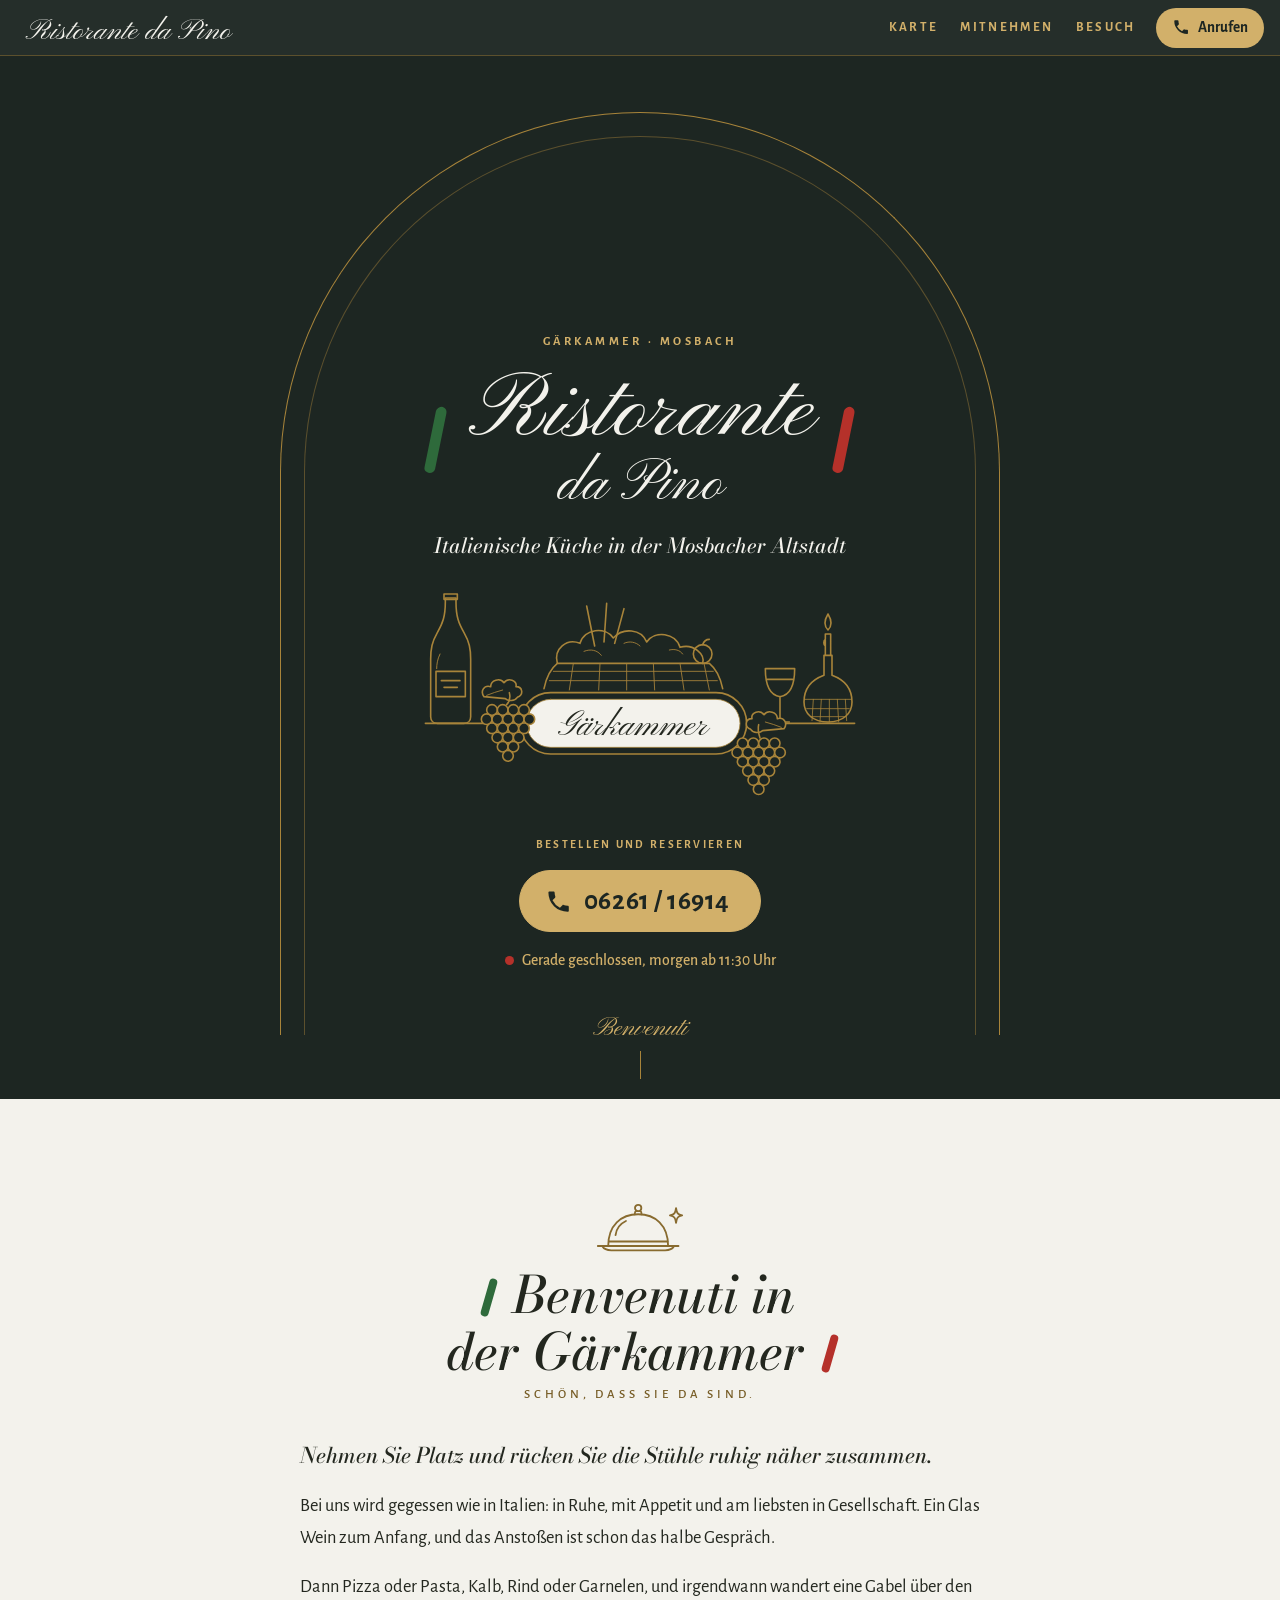
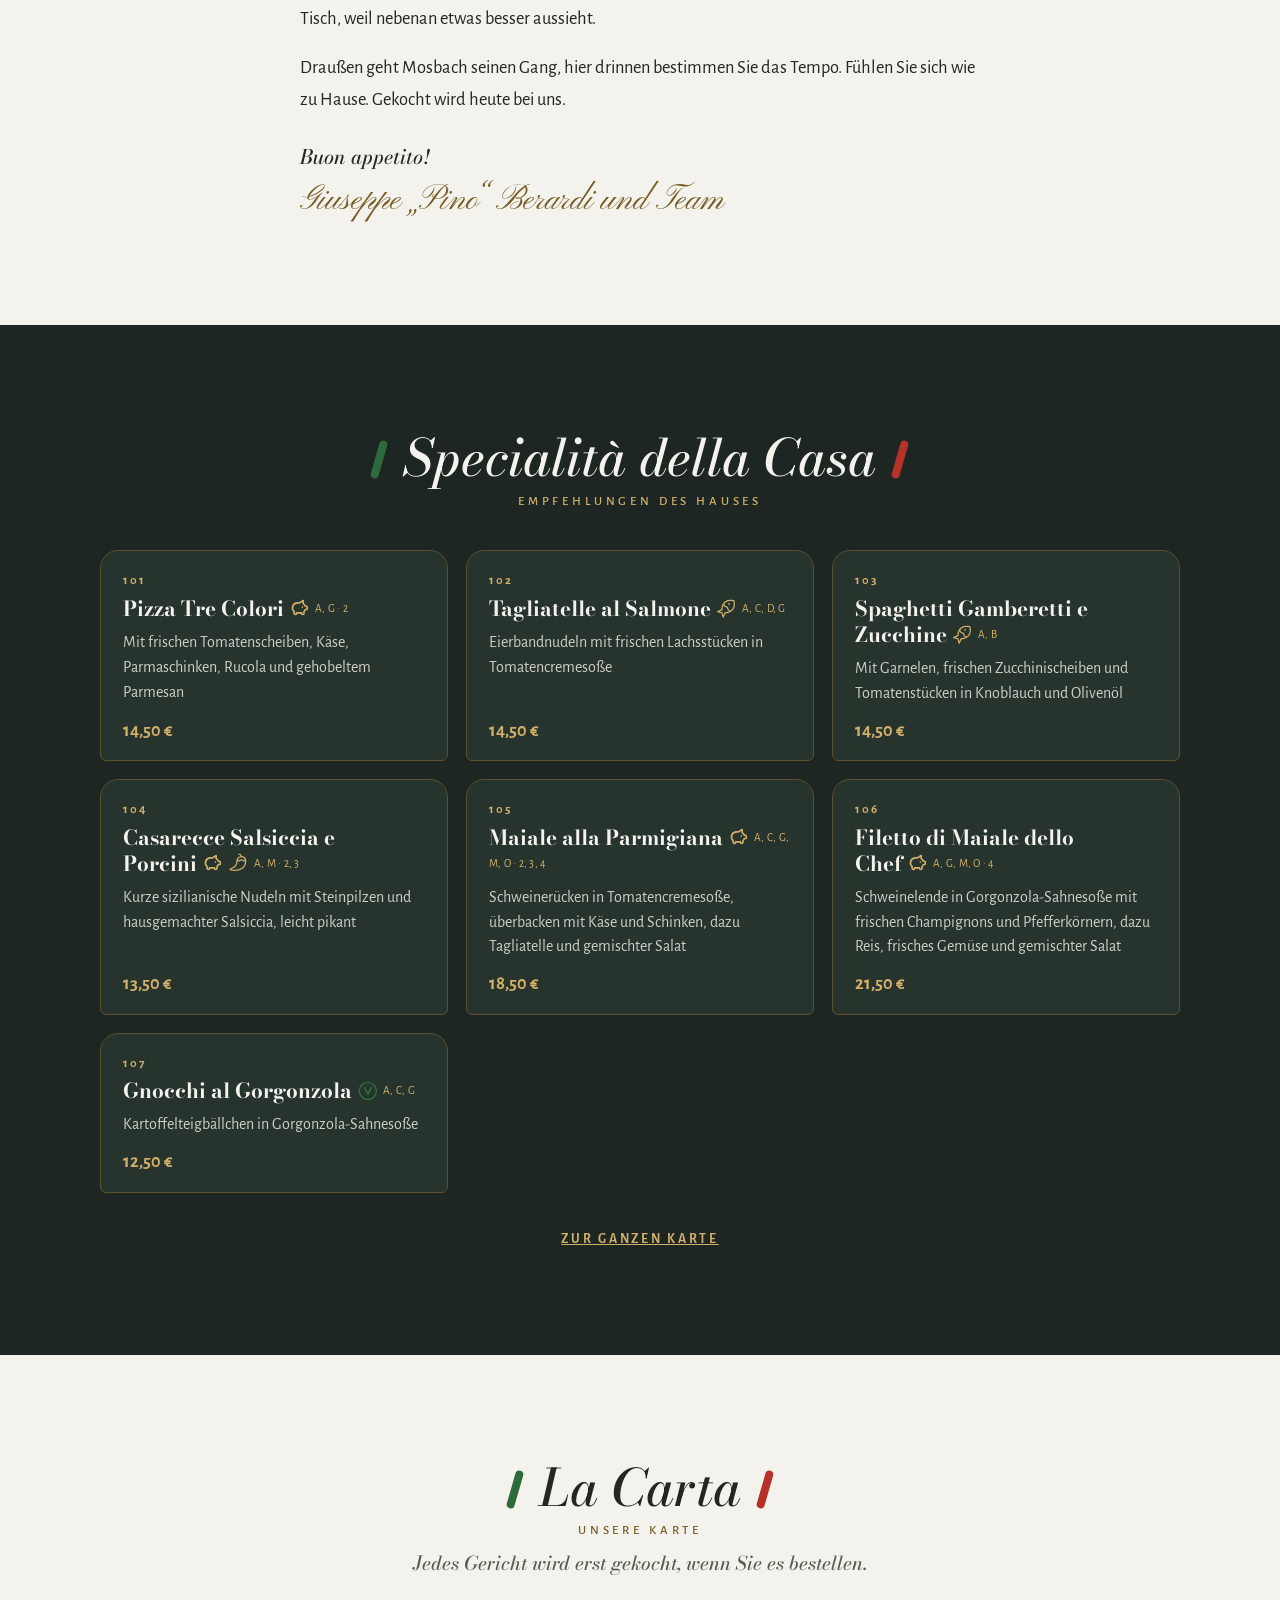
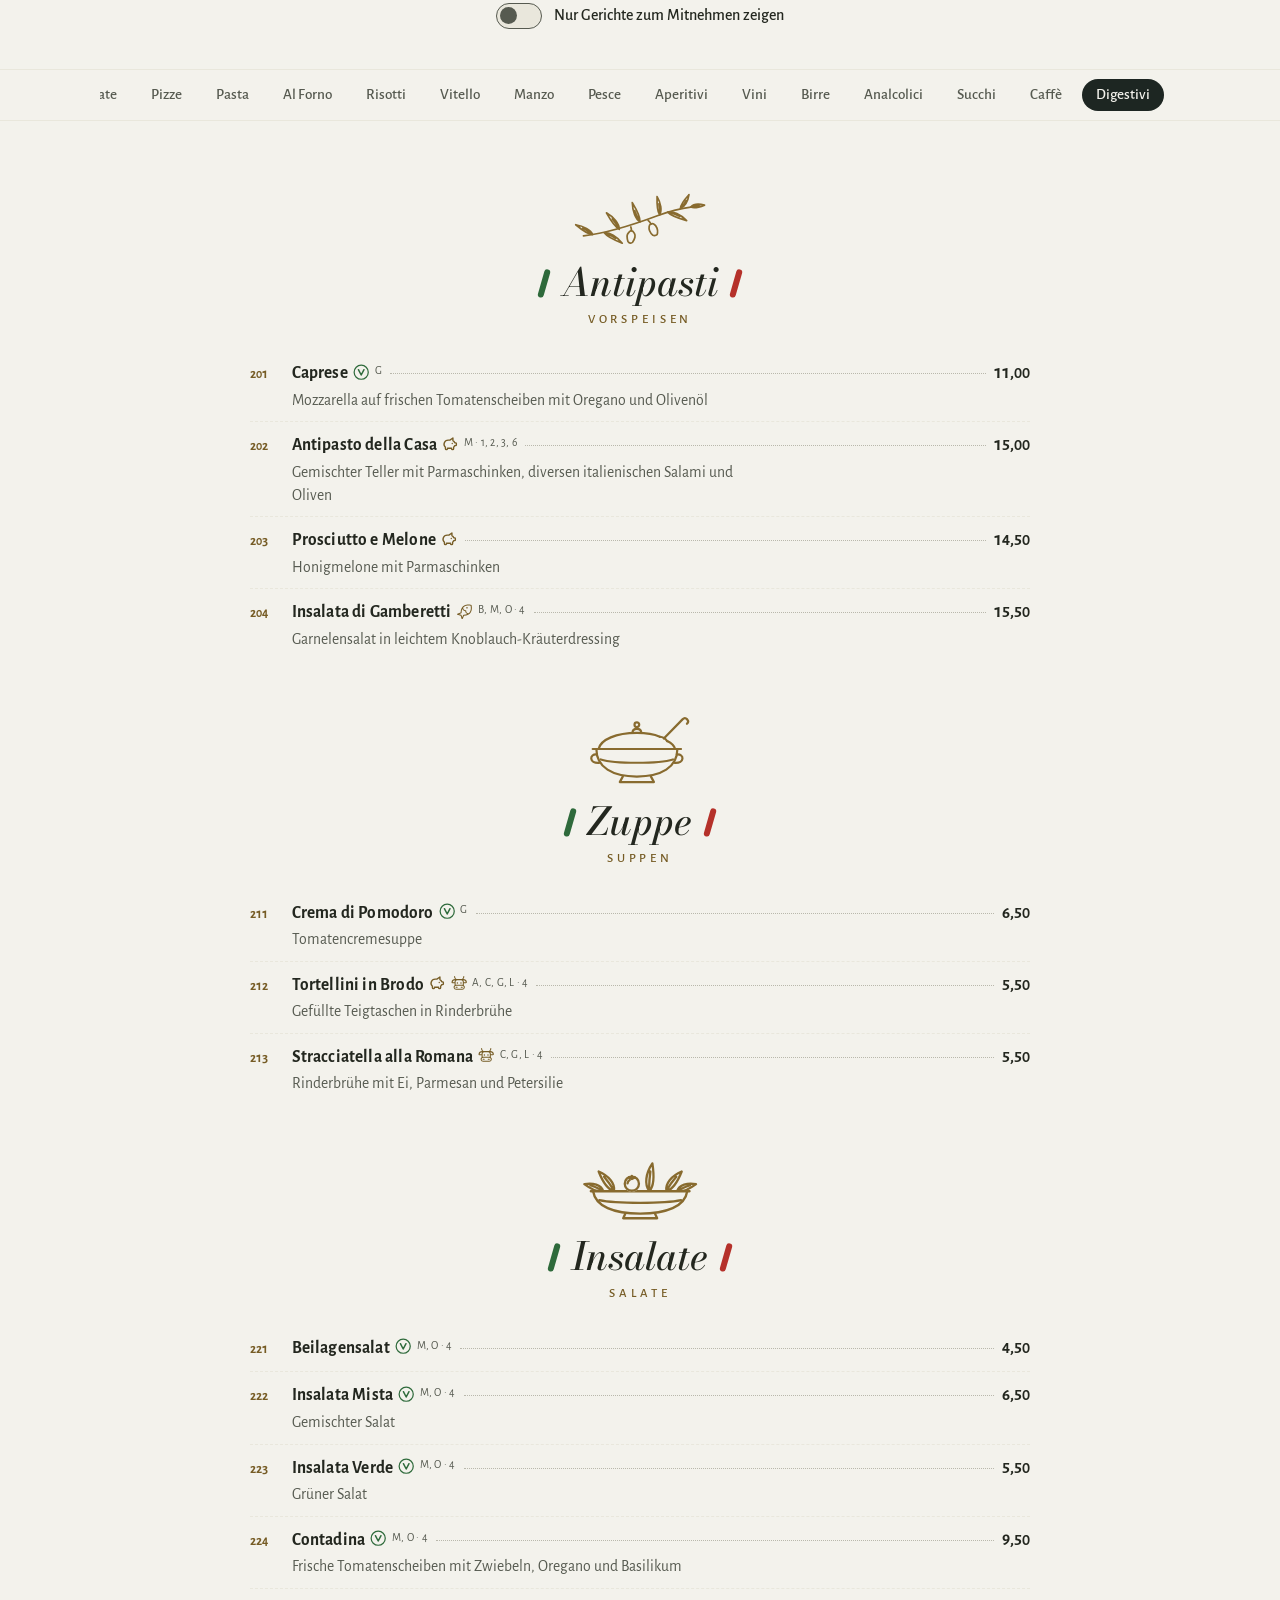
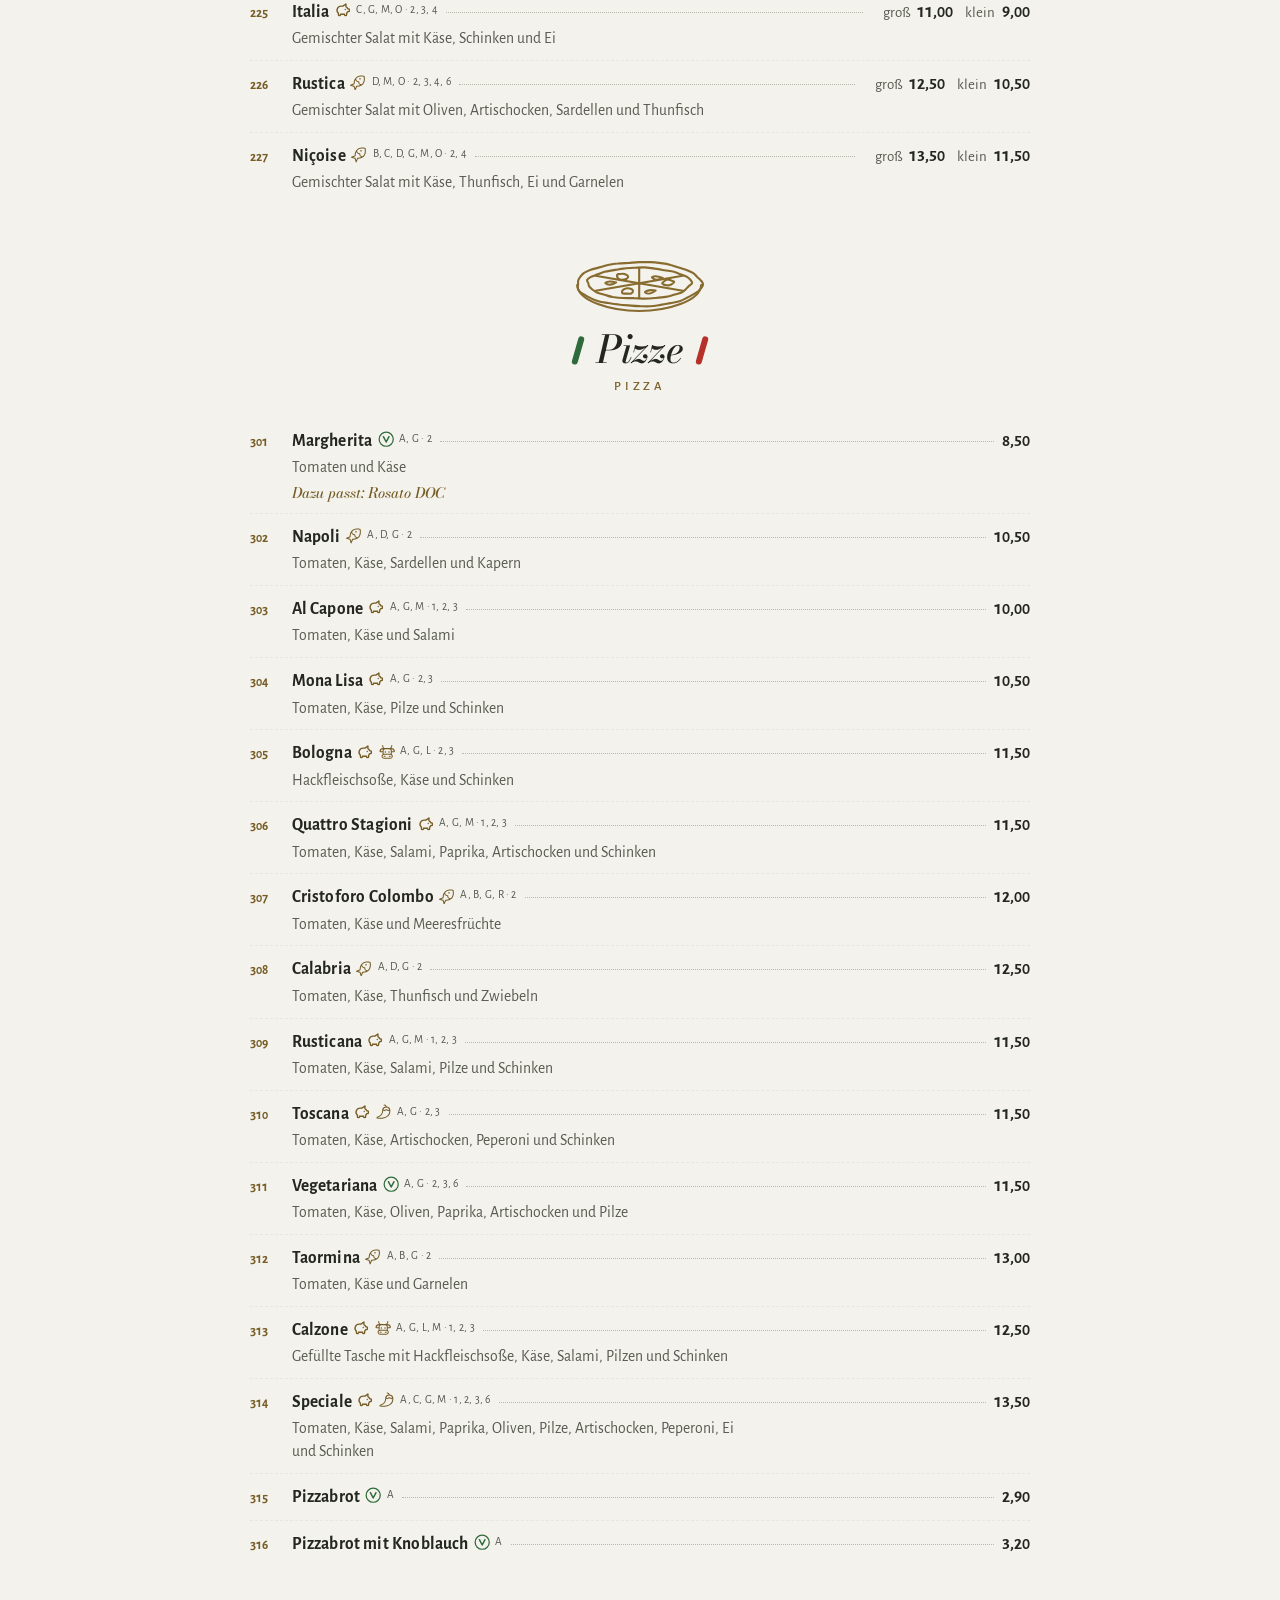
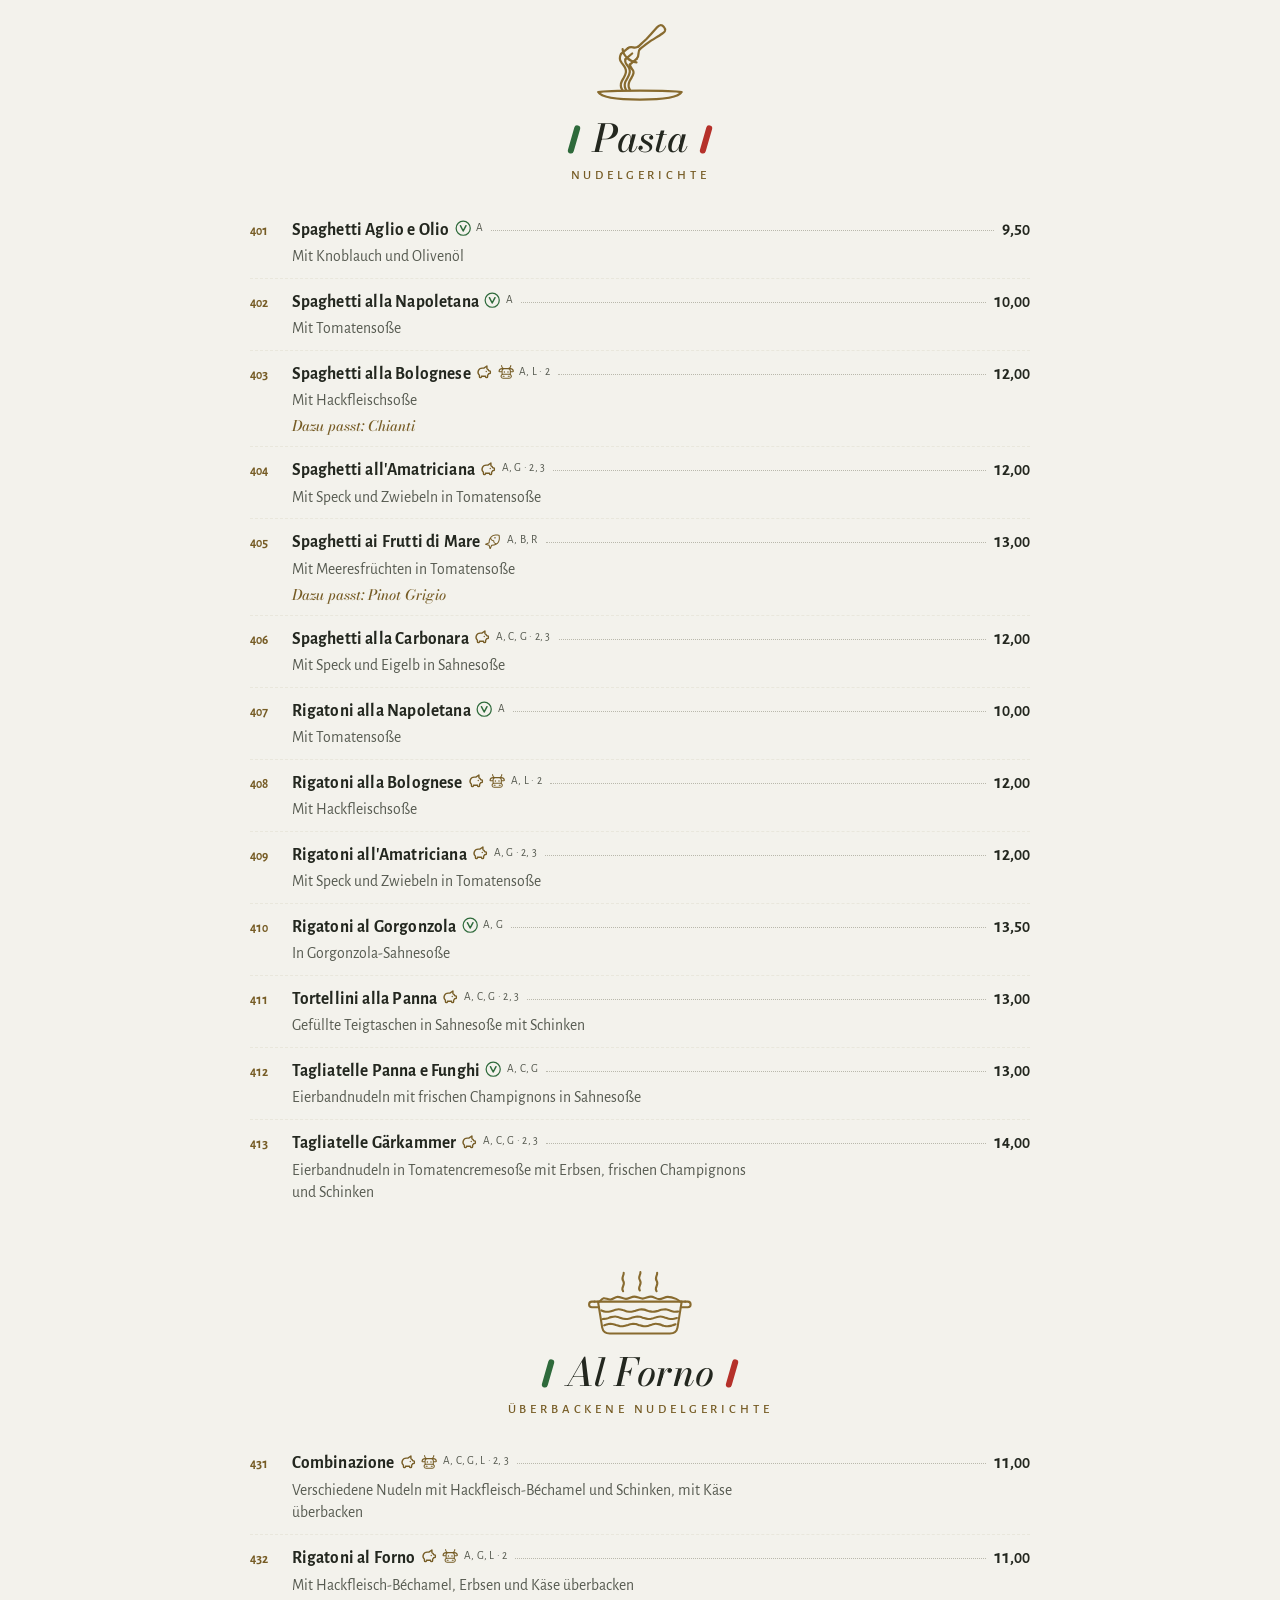
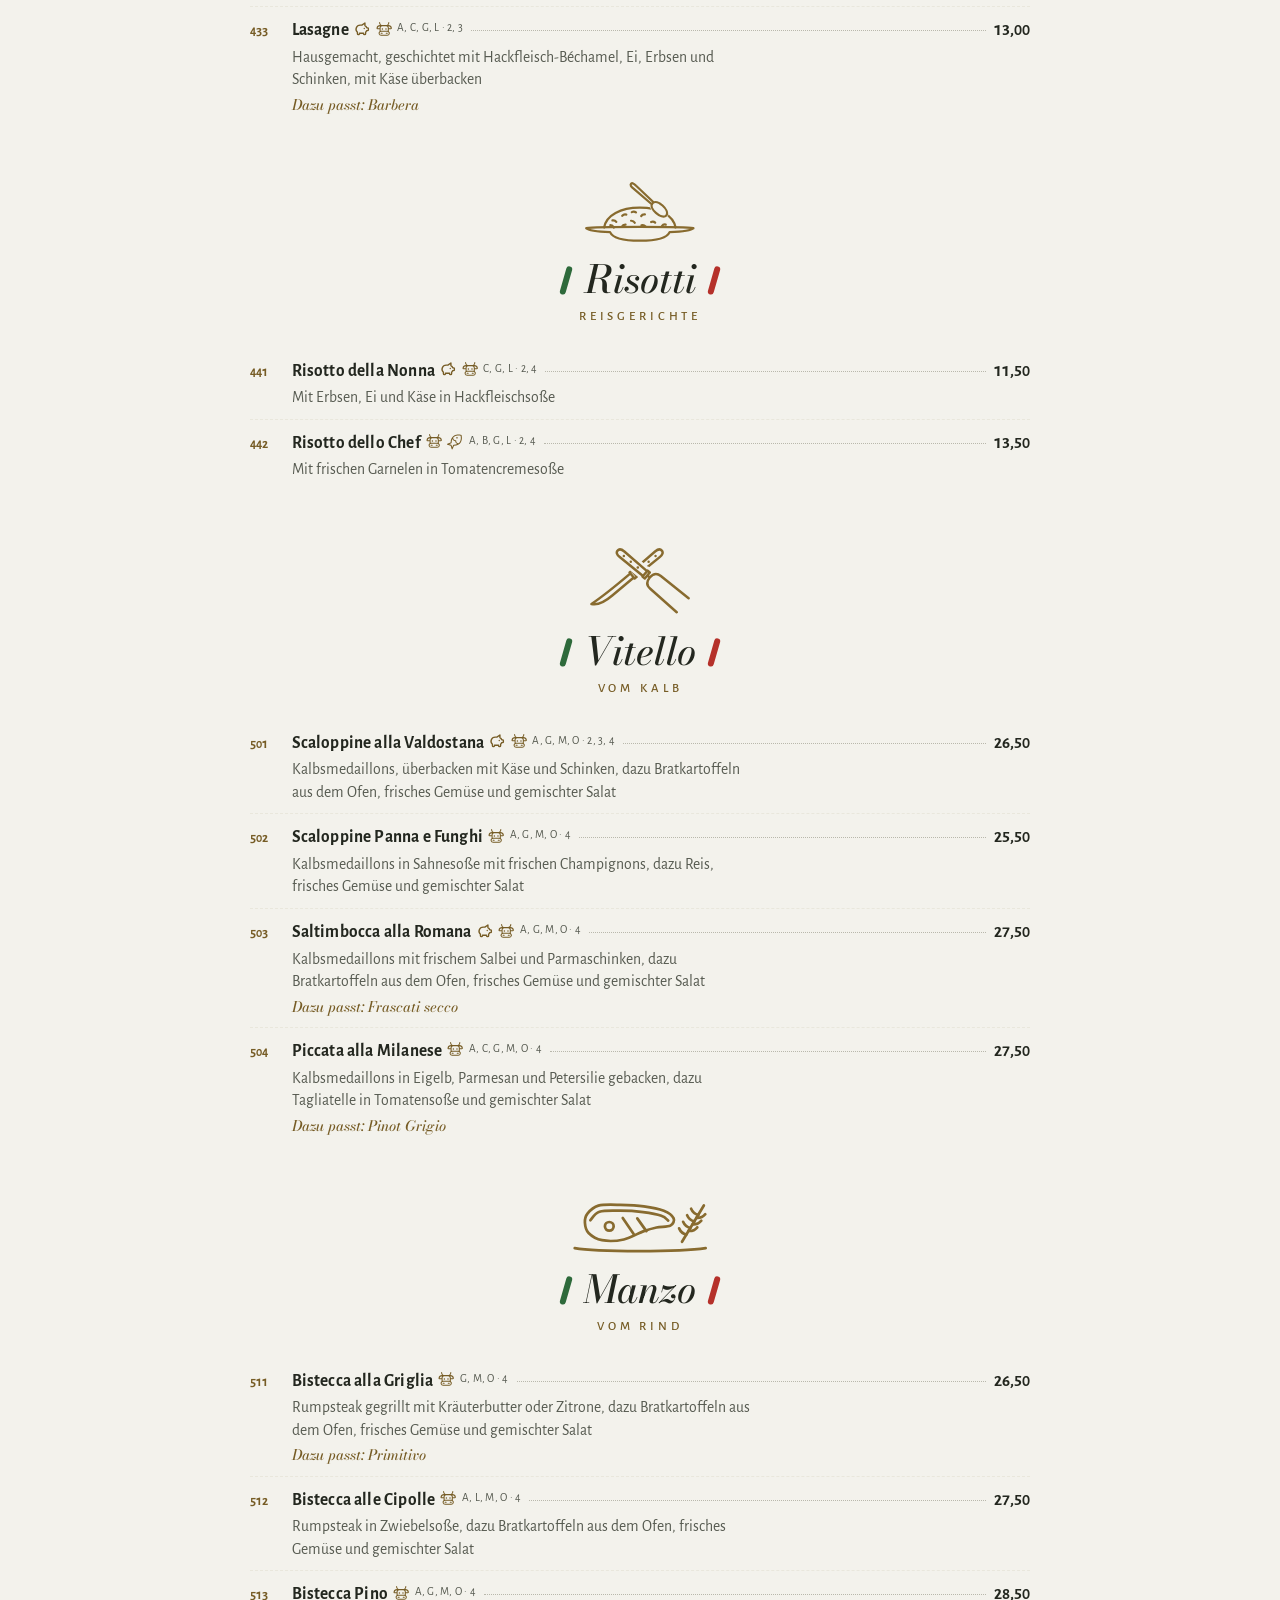
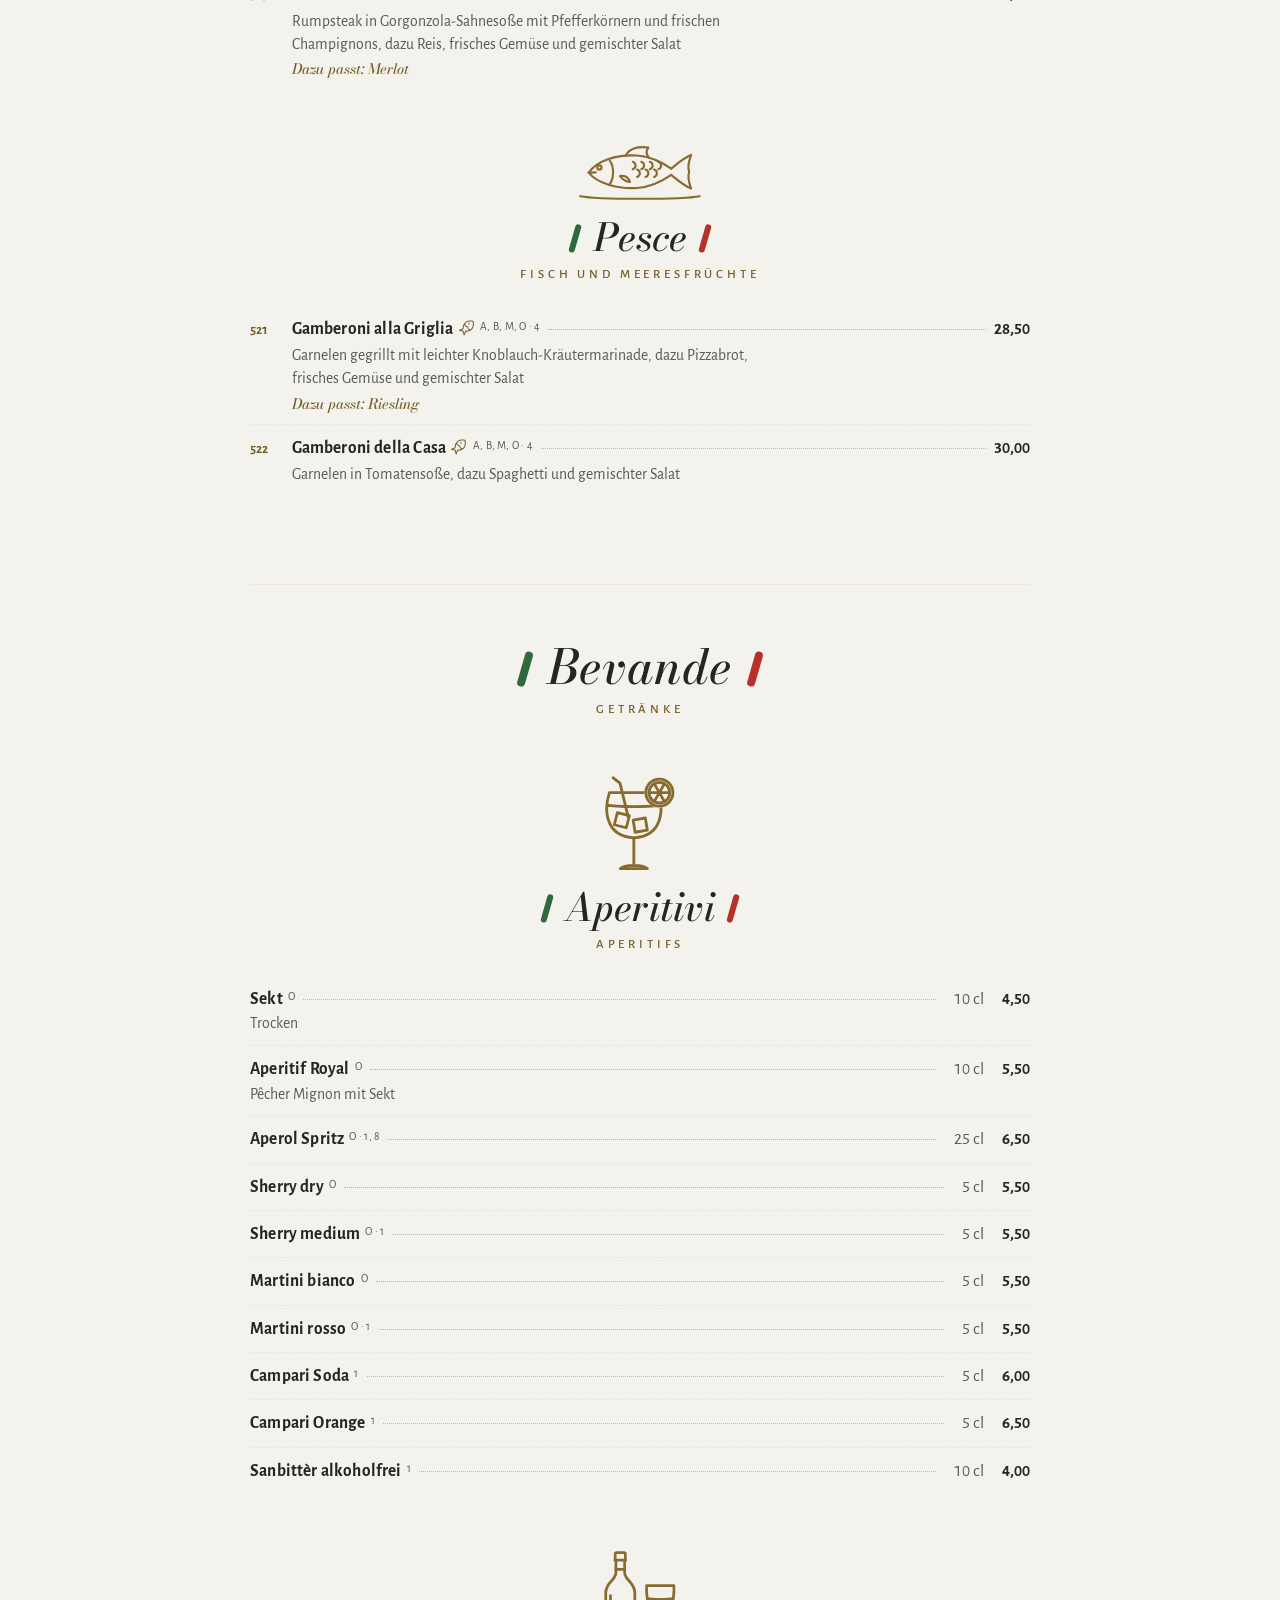
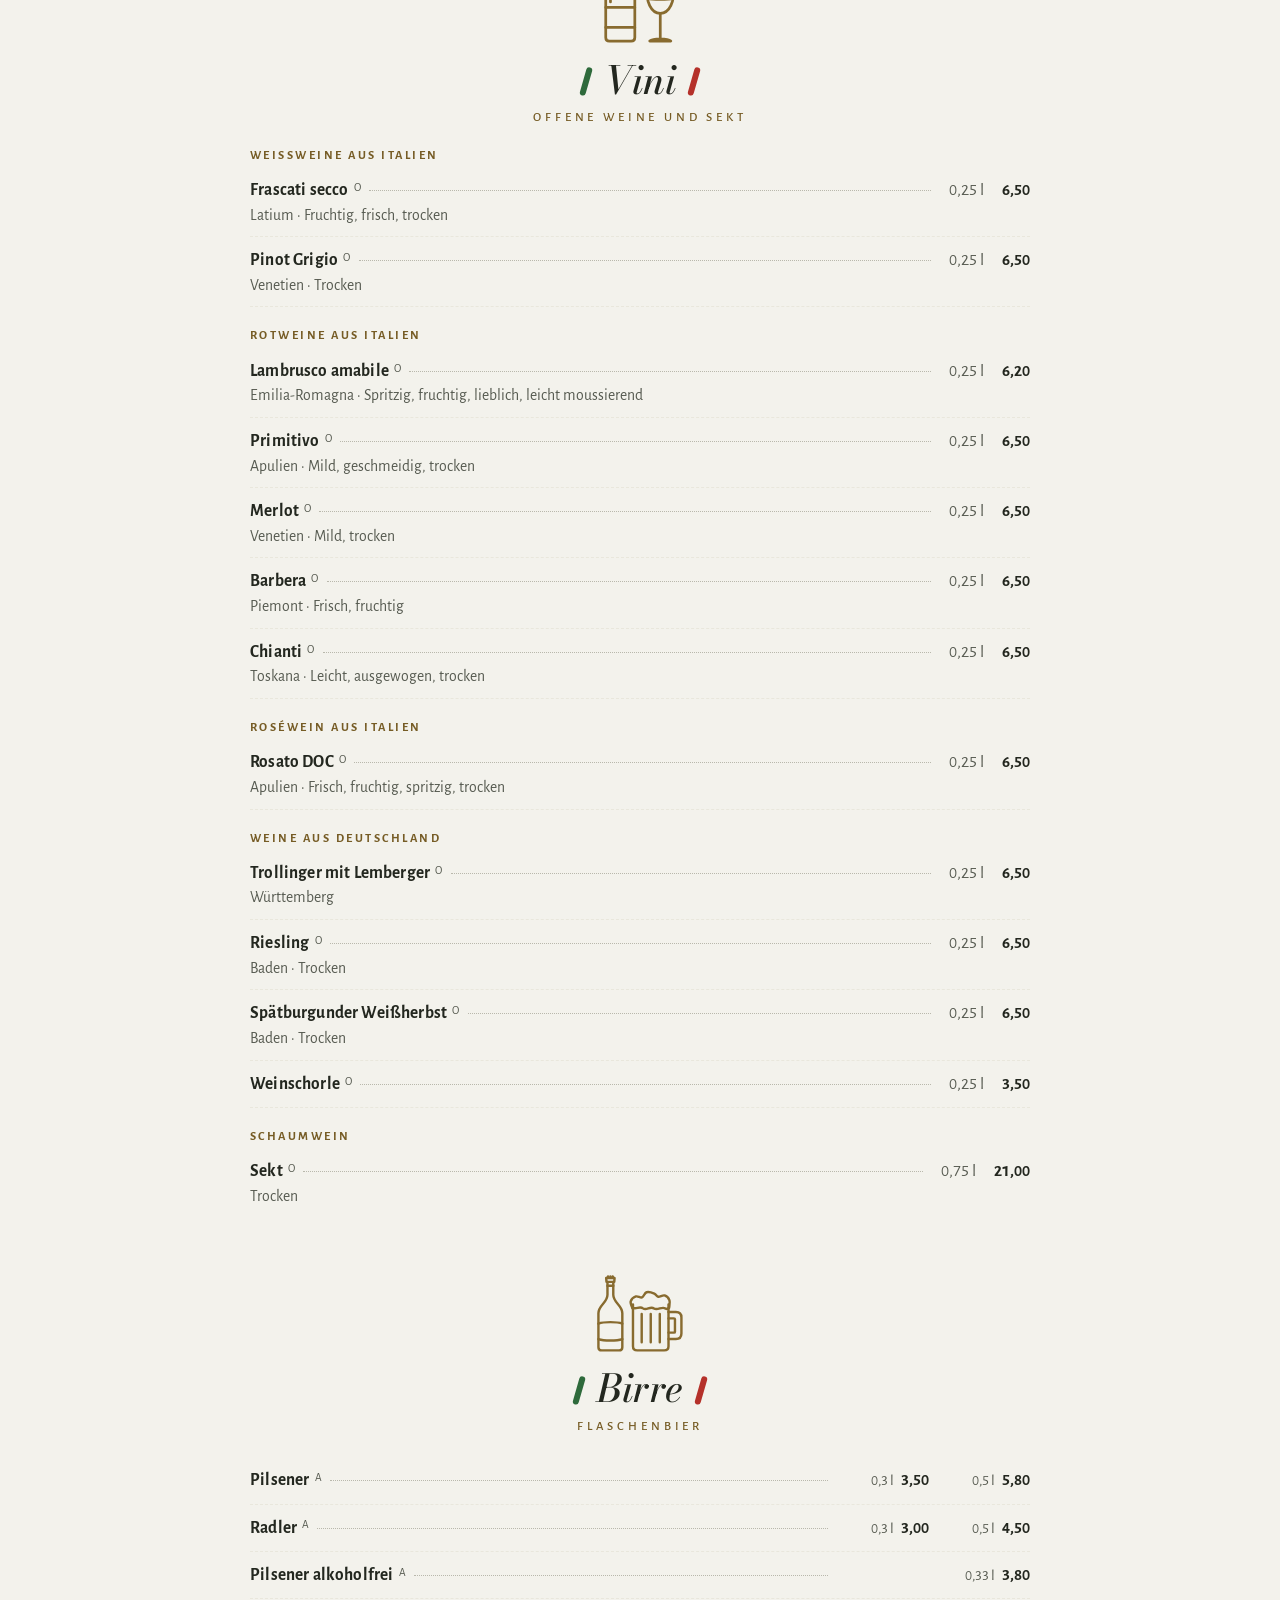
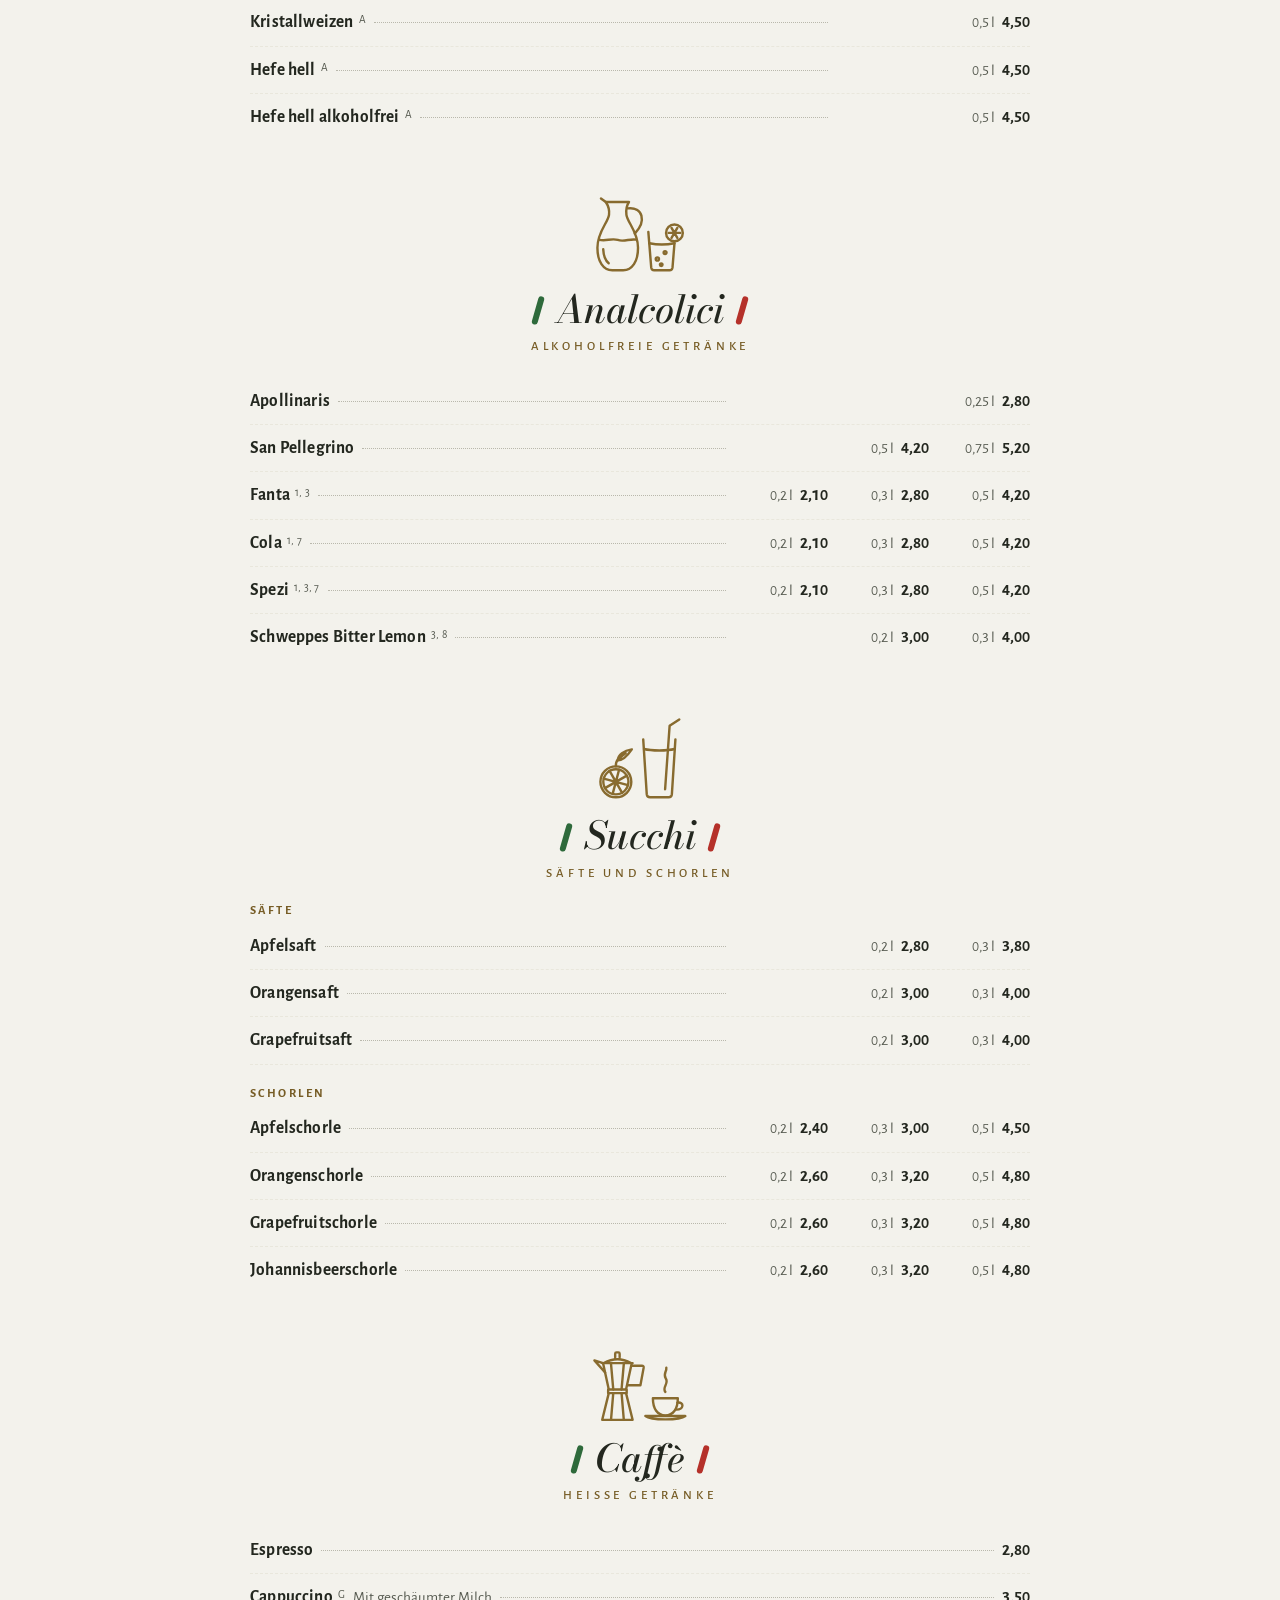
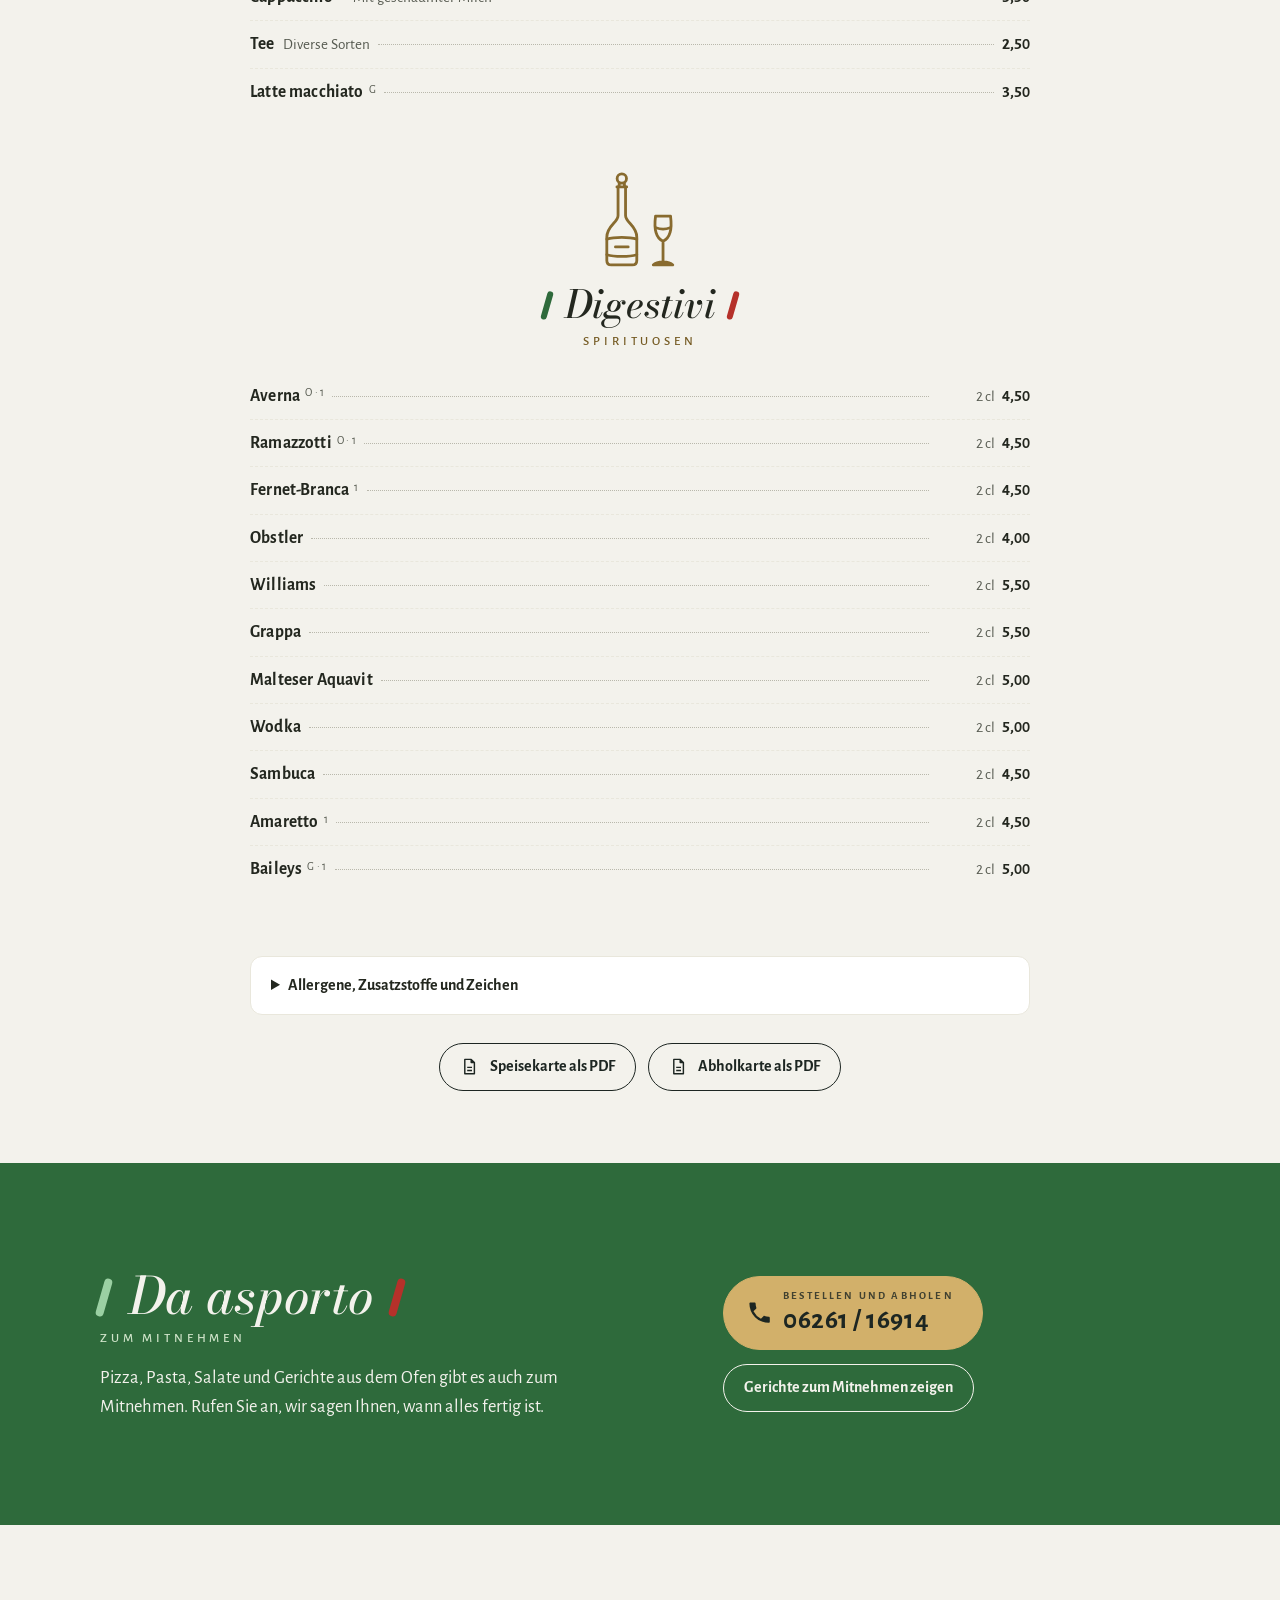
==== commit 342cbcbc: "Da asporto: grüner Strich auf grünem Grund sichtbar" ====
--- a/index.html
+++ b/index.html
@@ -1,4 +1,4 @@
-<!doctype html><html lang="de"><head><meta charset="utf-8"><meta name="viewport" content="width=device-width, initial-scale=1, viewport-fit=cover"><title>Ristorante da Pino · Italienische Küche in Mosbach</title><meta name="description" content="Pizza, Pasta, Kalb, Rind und Fisch in der Gärkammer, Hauptstraße 12 in Mosbach. Reservieren und bestellen unter 06261 / 16914."><meta name="robots" content="noindex, nofollow"><meta name="theme-color" content="#1d2622"><link rel="canonical" href="https://pino.orqista.de/"><link rel="icon" type="image/png" sizes="32x32" href="favicon-32.png"><link rel="apple-touch-icon" href="apple-touch-icon.png"><meta property="og:type" content="restaurant.restaurant"><meta property="og:locale" content="de_DE"><meta property="og:title" content="Ristorante da Pino · Italienische Küche in Mosbach"><meta property="og:description" content="Pizza, Pasta, Kalb, Rind und Fisch in der Gärkammer, Hauptstraße 12 in Mosbach. Reservieren und bestellen unter 06261 / 16914."><meta property="og:url" content="https://pino.orqista.de/"><meta property="og:image" content="https://pino.orqista.de/og-image.png"><meta property="og:image:width" content="1200"><meta property="og:image:height" content="630"><meta name="twitter:card" content="summary_large_image"><link rel="preload" href="fonts/PinyonScript-Regular.ttf" as="font" type="font/ttf" crossorigin><link rel="stylesheet" href="site.css?v=abec2ffd16"><script type="application/ld+json">{
+<!doctype html><html lang="de"><head><meta charset="utf-8"><meta name="viewport" content="width=device-width, initial-scale=1, viewport-fit=cover"><title>Ristorante da Pino · Italienische Küche in Mosbach</title><meta name="description" content="Pizza, Pasta, Kalb, Rind und Fisch in der Gärkammer, Hauptstraße 12 in Mosbach. Reservieren und bestellen unter 06261 / 16914."><meta name="robots" content="noindex, nofollow"><meta name="theme-color" content="#1d2622"><link rel="canonical" href="https://pino.orqista.de/"><link rel="icon" type="image/png" sizes="32x32" href="favicon-32.png"><link rel="apple-touch-icon" href="apple-touch-icon.png"><meta property="og:type" content="restaurant.restaurant"><meta property="og:locale" content="de_DE"><meta property="og:title" content="Ristorante da Pino · Italienische Küche in Mosbach"><meta property="og:description" content="Pizza, Pasta, Kalb, Rind und Fisch in der Gärkammer, Hauptstraße 12 in Mosbach. Reservieren und bestellen unter 06261 / 16914."><meta property="og:url" content="https://pino.orqista.de/"><meta property="og:image" content="https://pino.orqista.de/og-image.png"><meta property="og:image:width" content="1200"><meta property="og:image:height" content="630"><meta name="twitter:card" content="summary_large_image"><link rel="preload" href="fonts/PinyonScript-Regular.ttf" as="font" type="font/ttf" crossorigin><link rel="stylesheet" href="site.css?v=1eabc35b72"><script type="application/ld+json">{
  "@context": "https://schema.org",
  "@type": "Restaurant",
  "name": "Ristorante da Pino · Gärkammer",
--- a/site.css
+++ b/site.css
@@ -230,4 +230,4 @@
 .prose h3 { font: 700 1.05rem / 1.3 var(--body); margin: 1.25rem 0 0.375rem }
 .prose p, .prose li { margin-bottom: 0.625rem; overflow-wrap: anywhere }
 .prose ul { list-style: disc; padding-left: 1.2em }
-.pickup h2::before { background: #9bd0a3 }
+body:not(.legal-page) .pickup h2::before { background: #9bd0a3 }
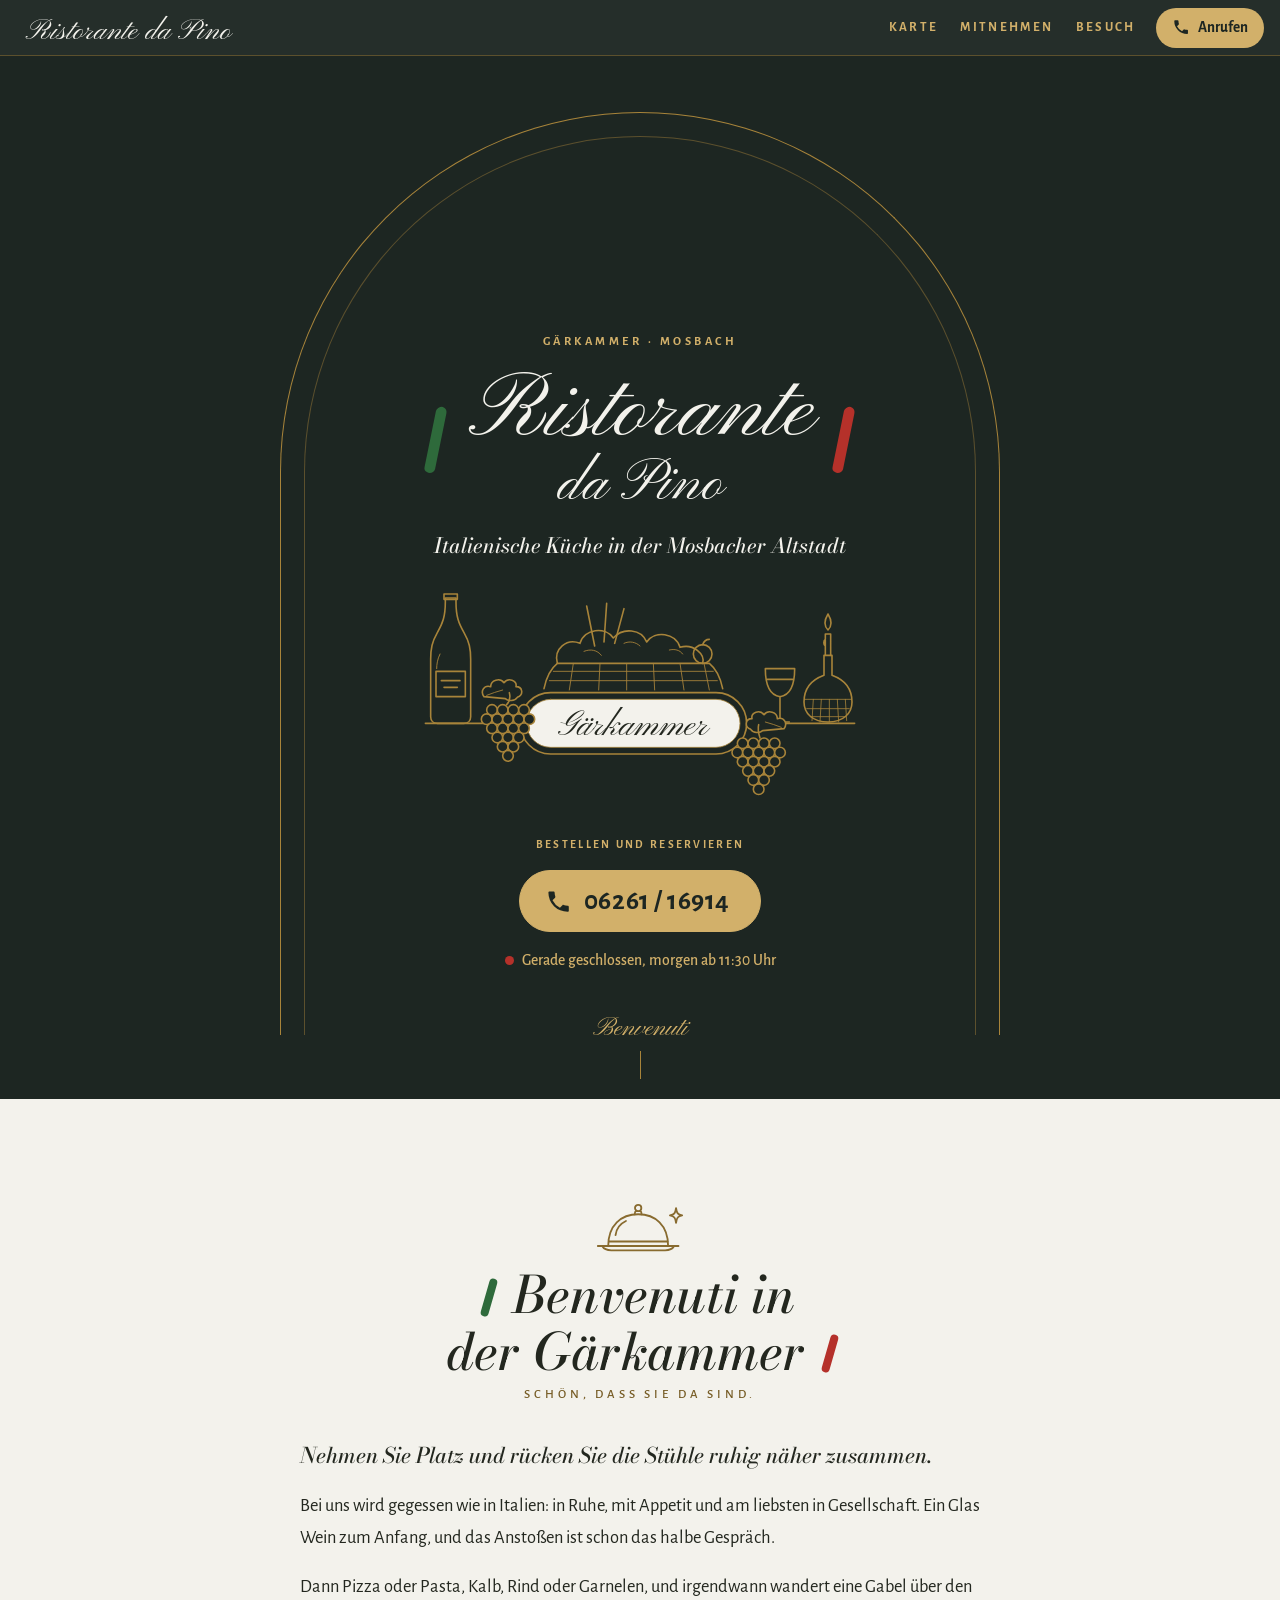
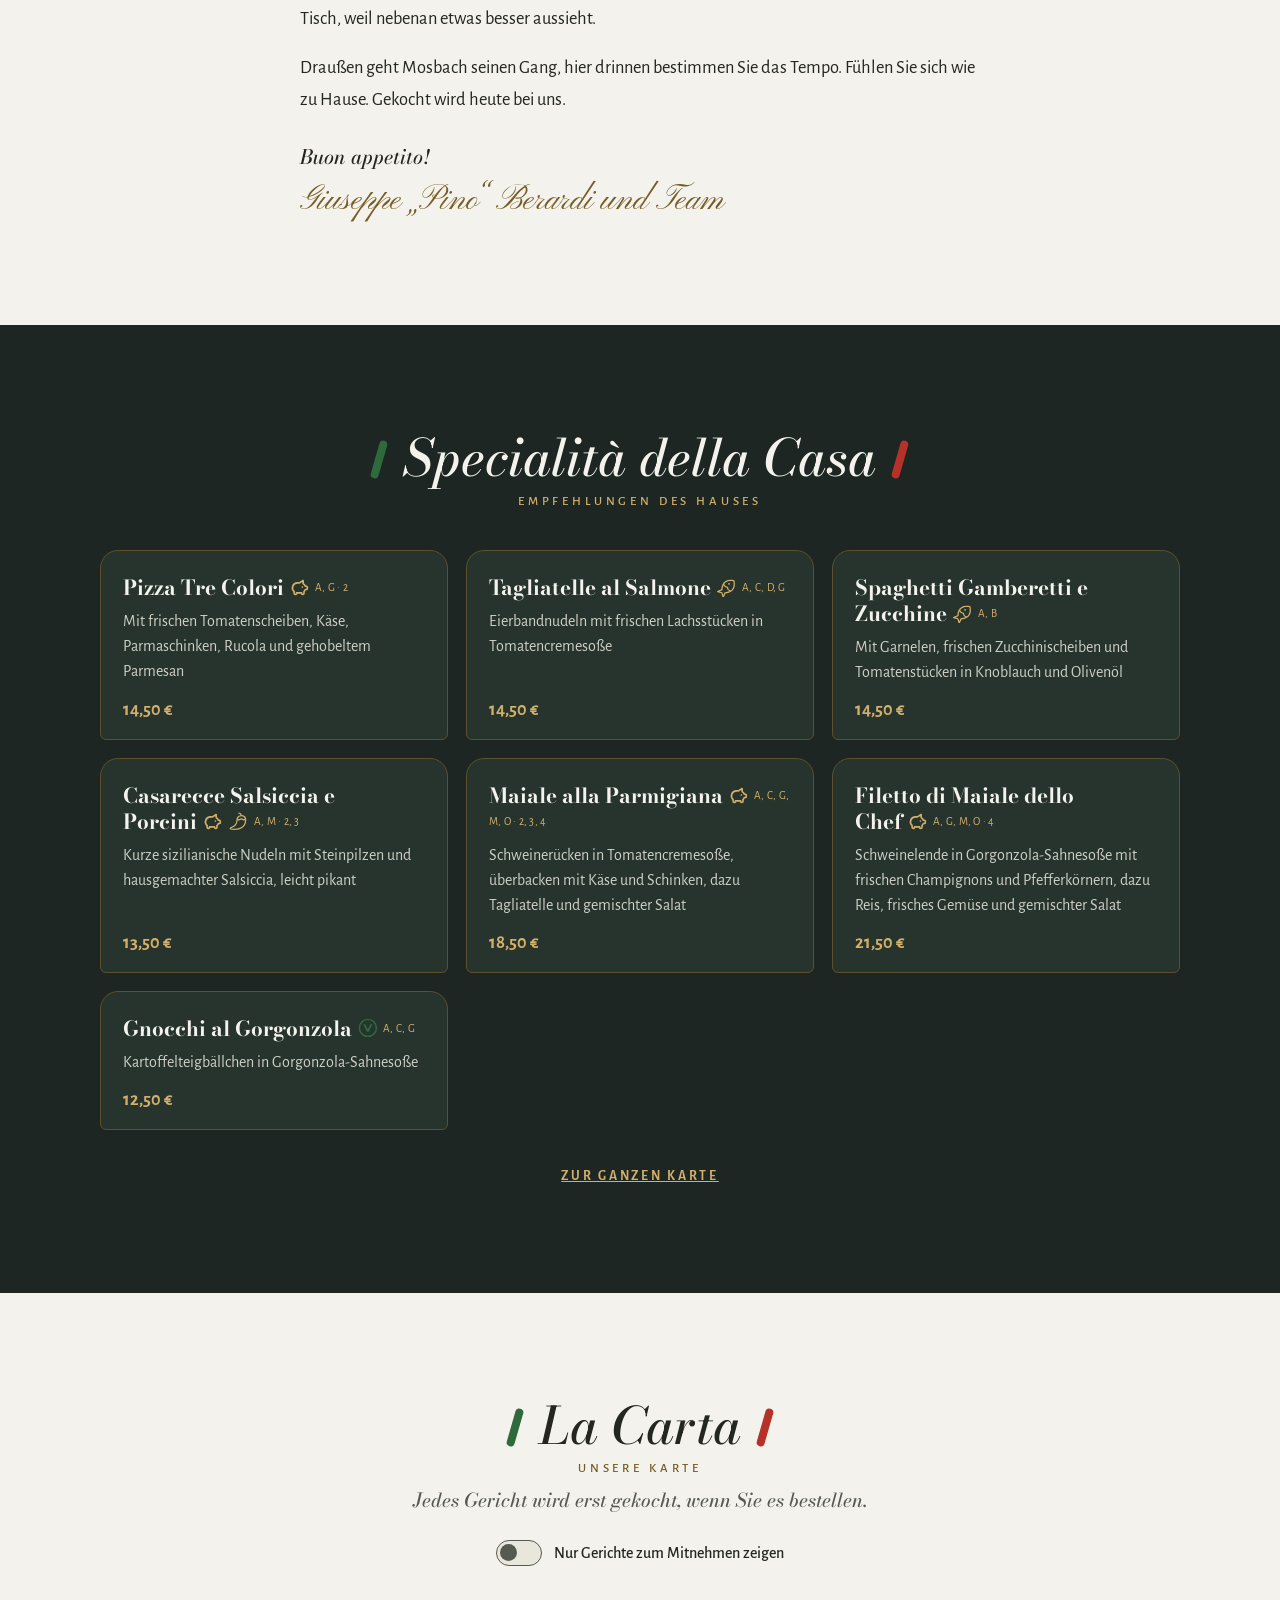
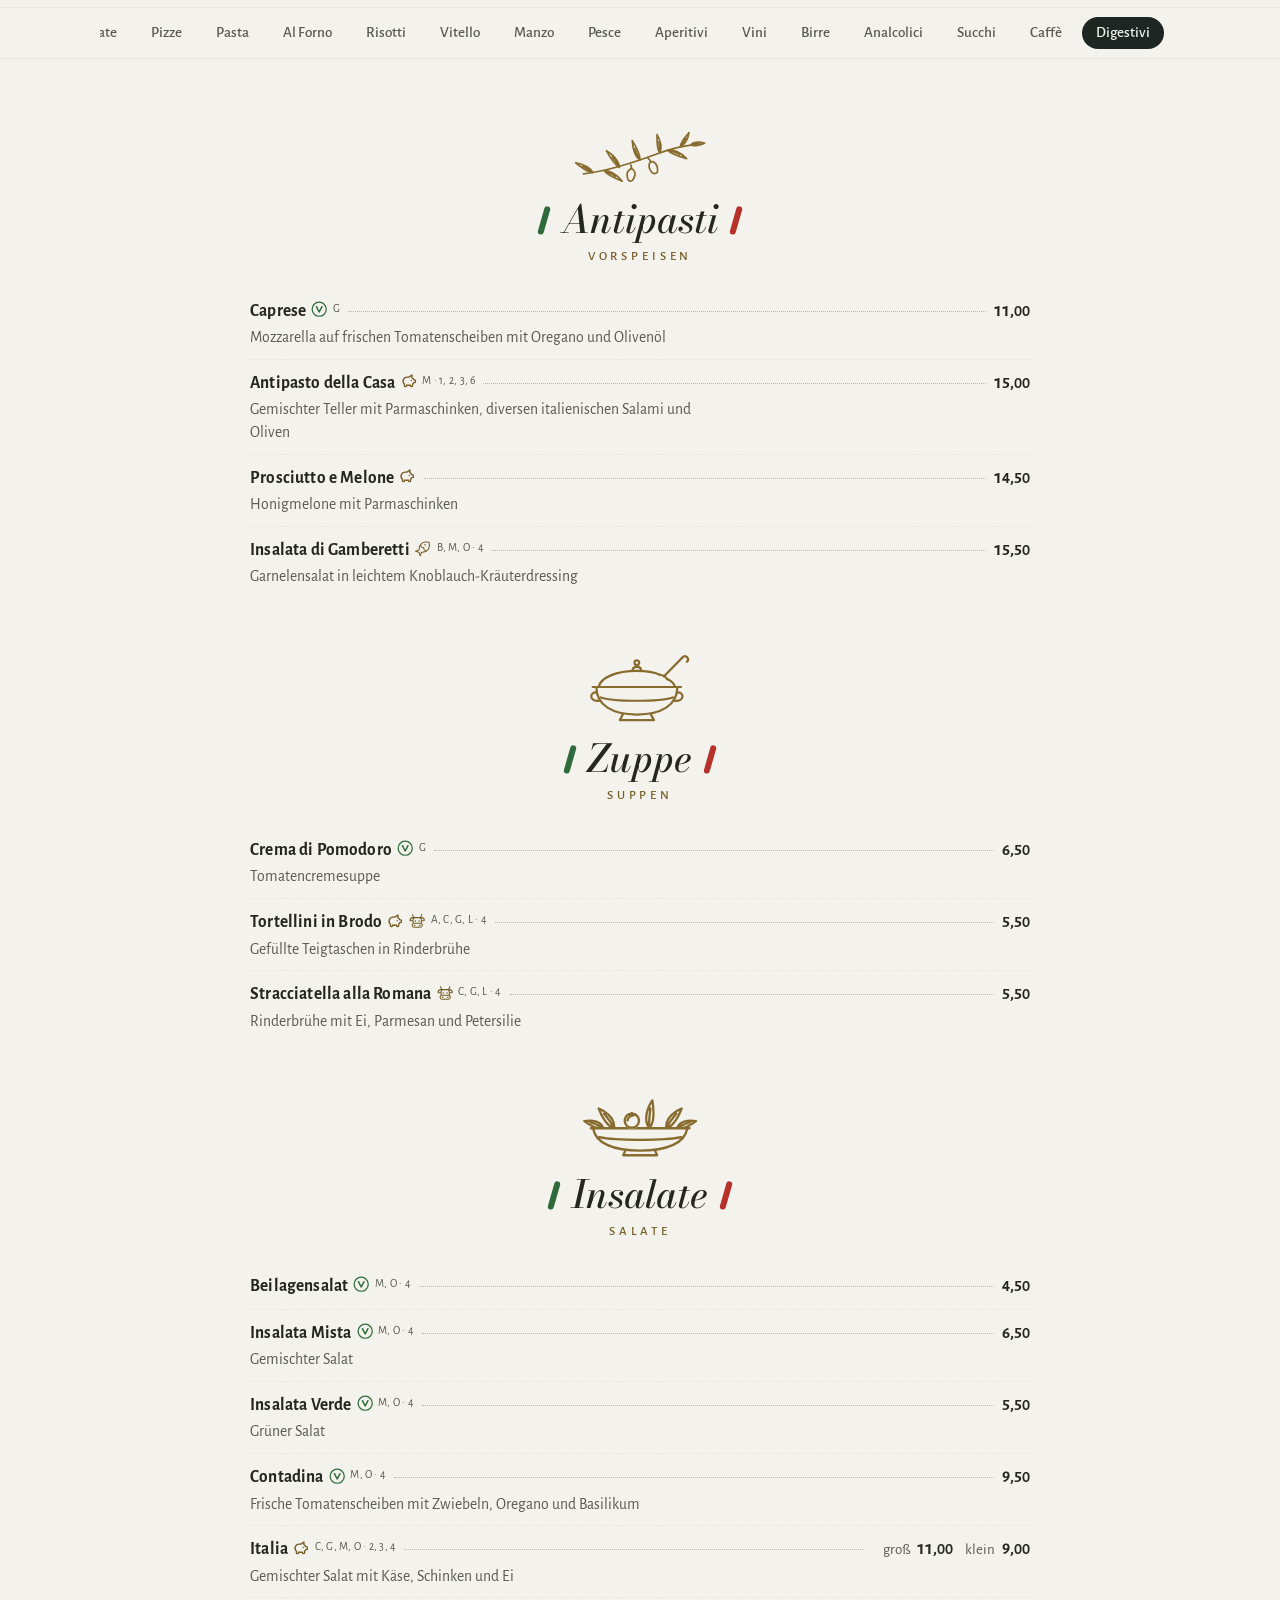
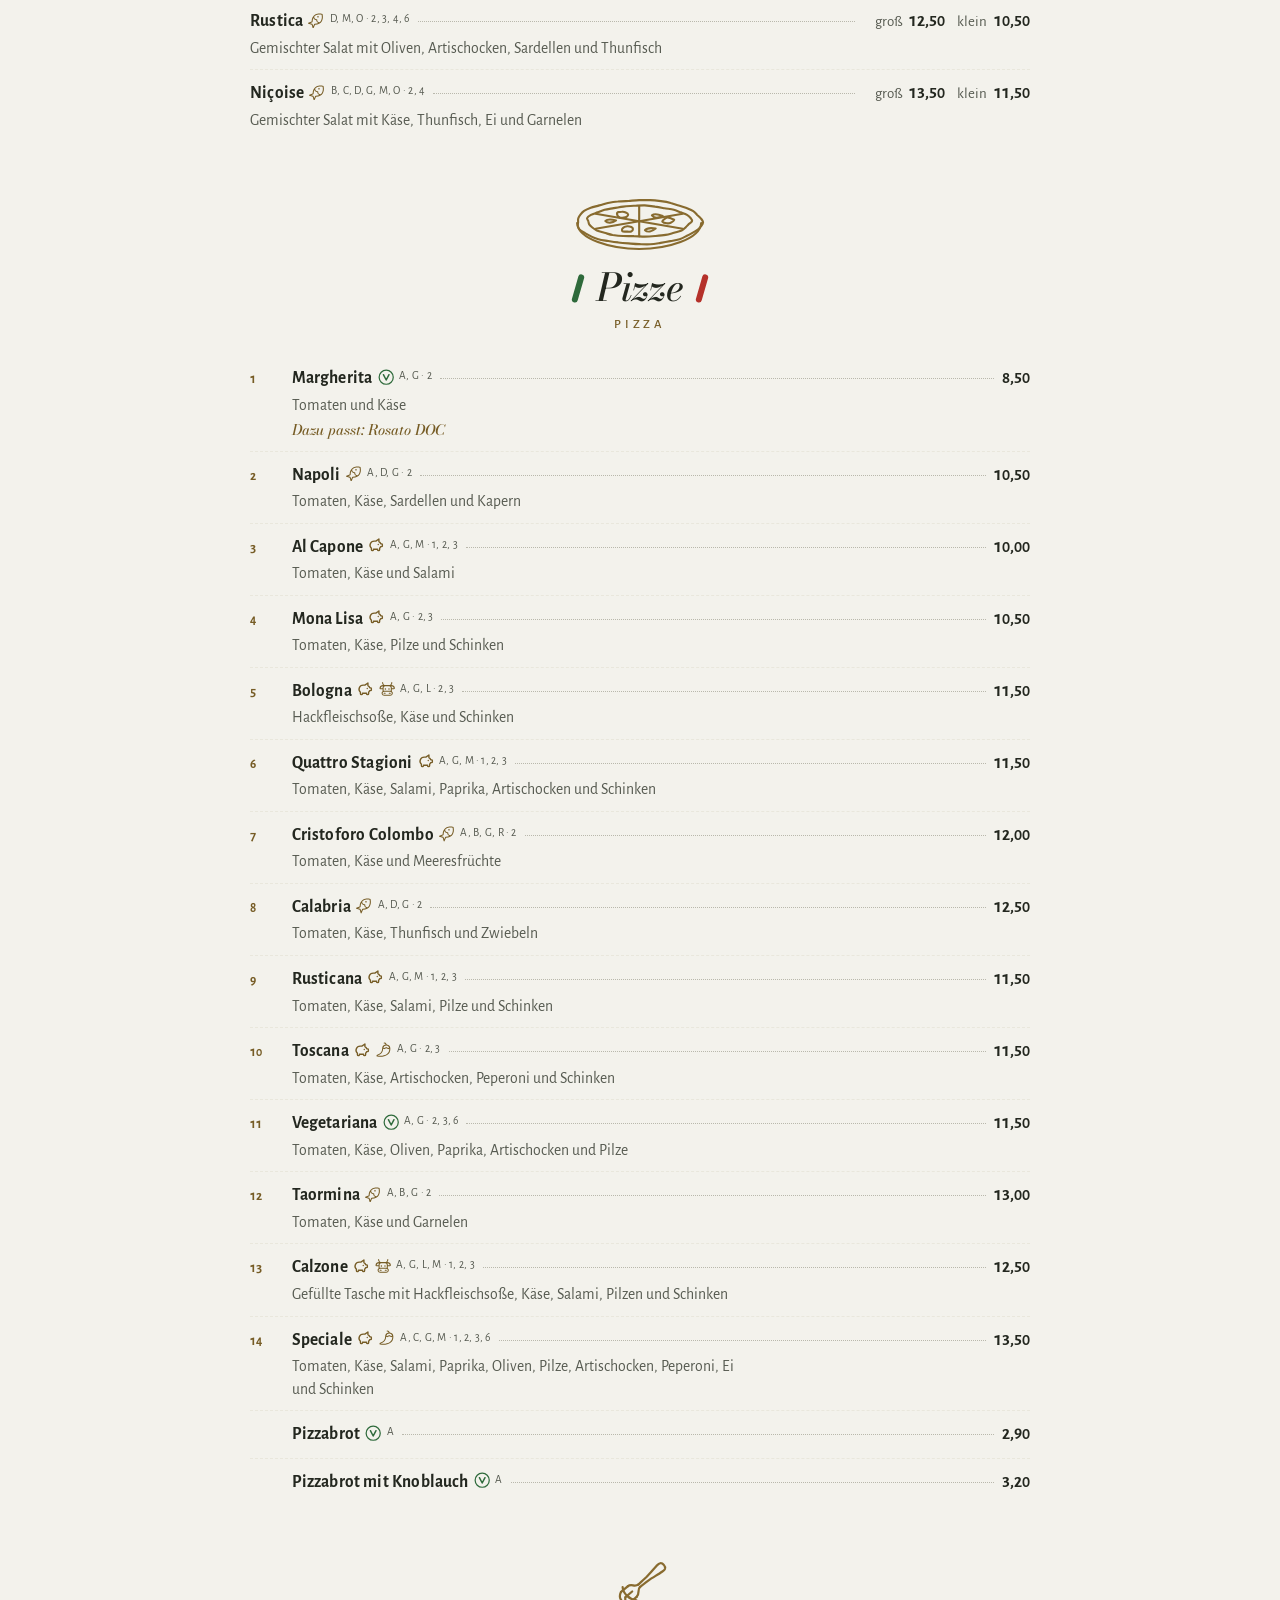
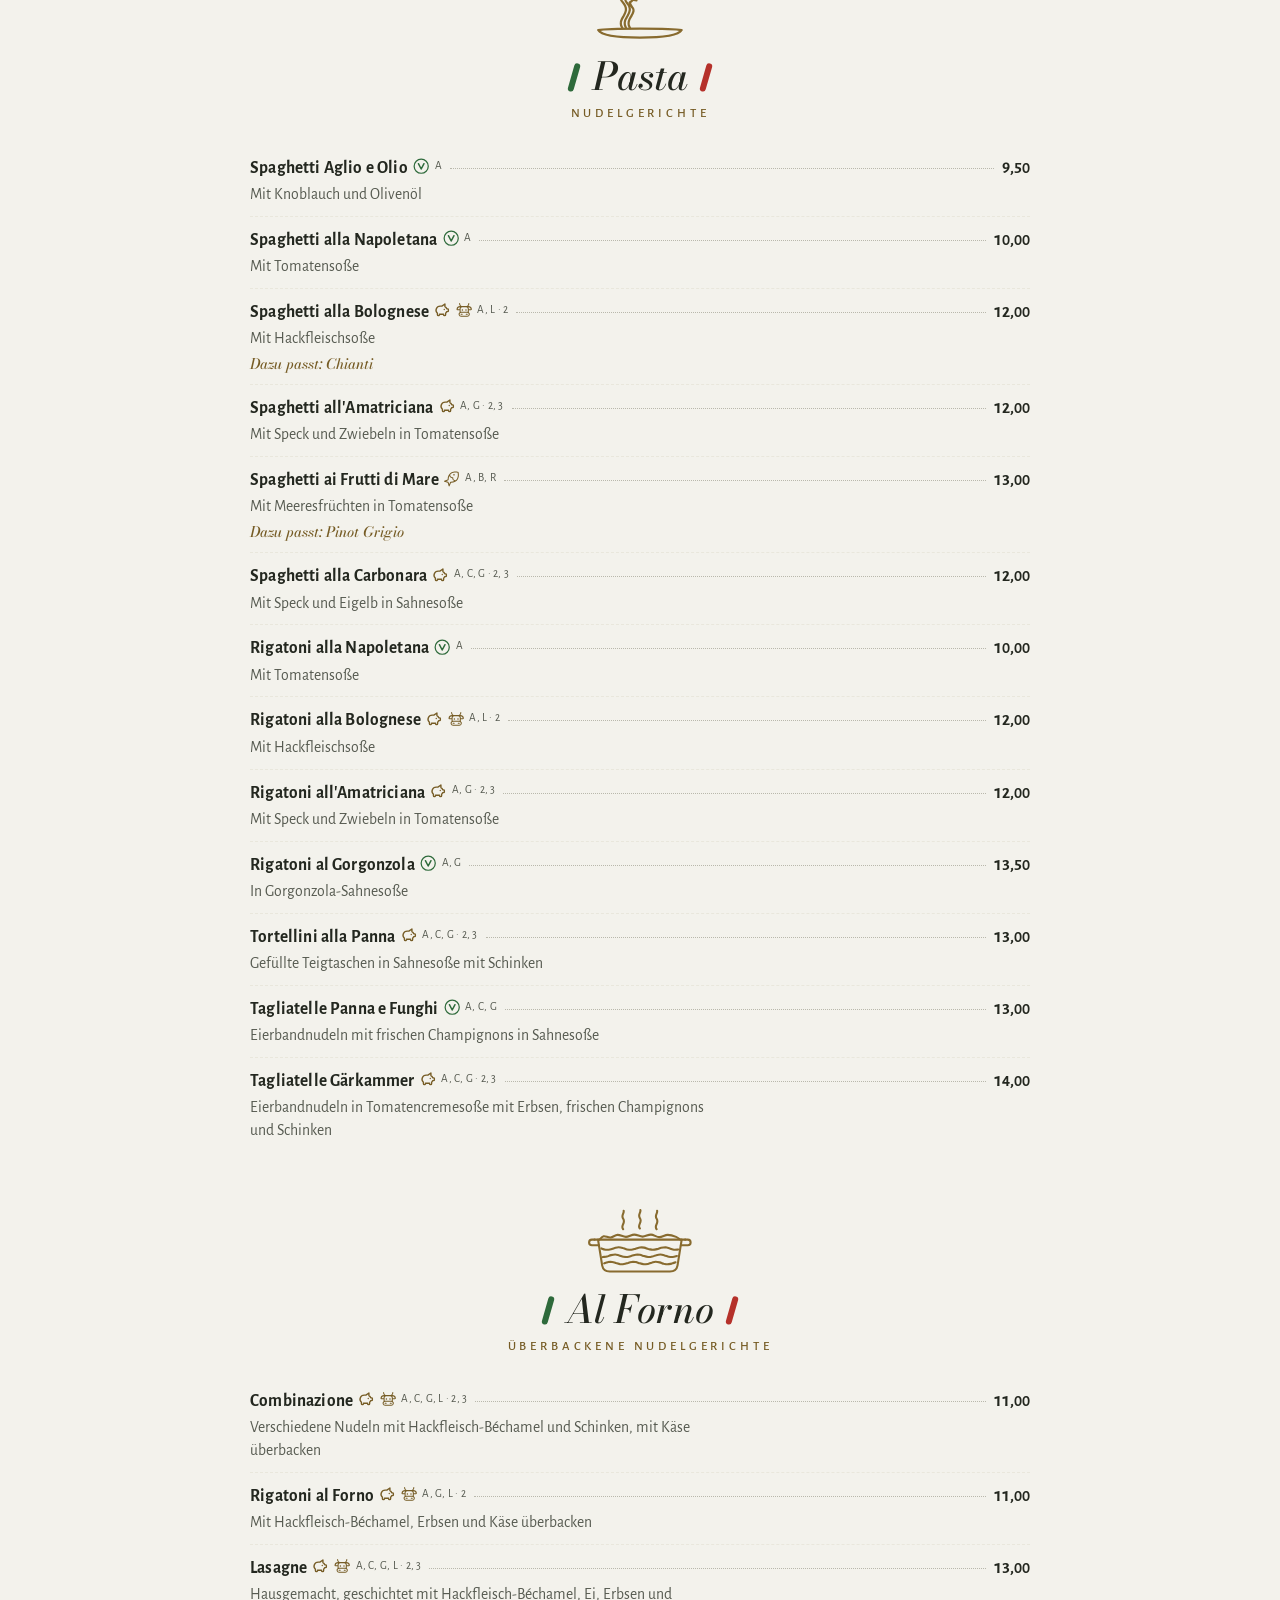
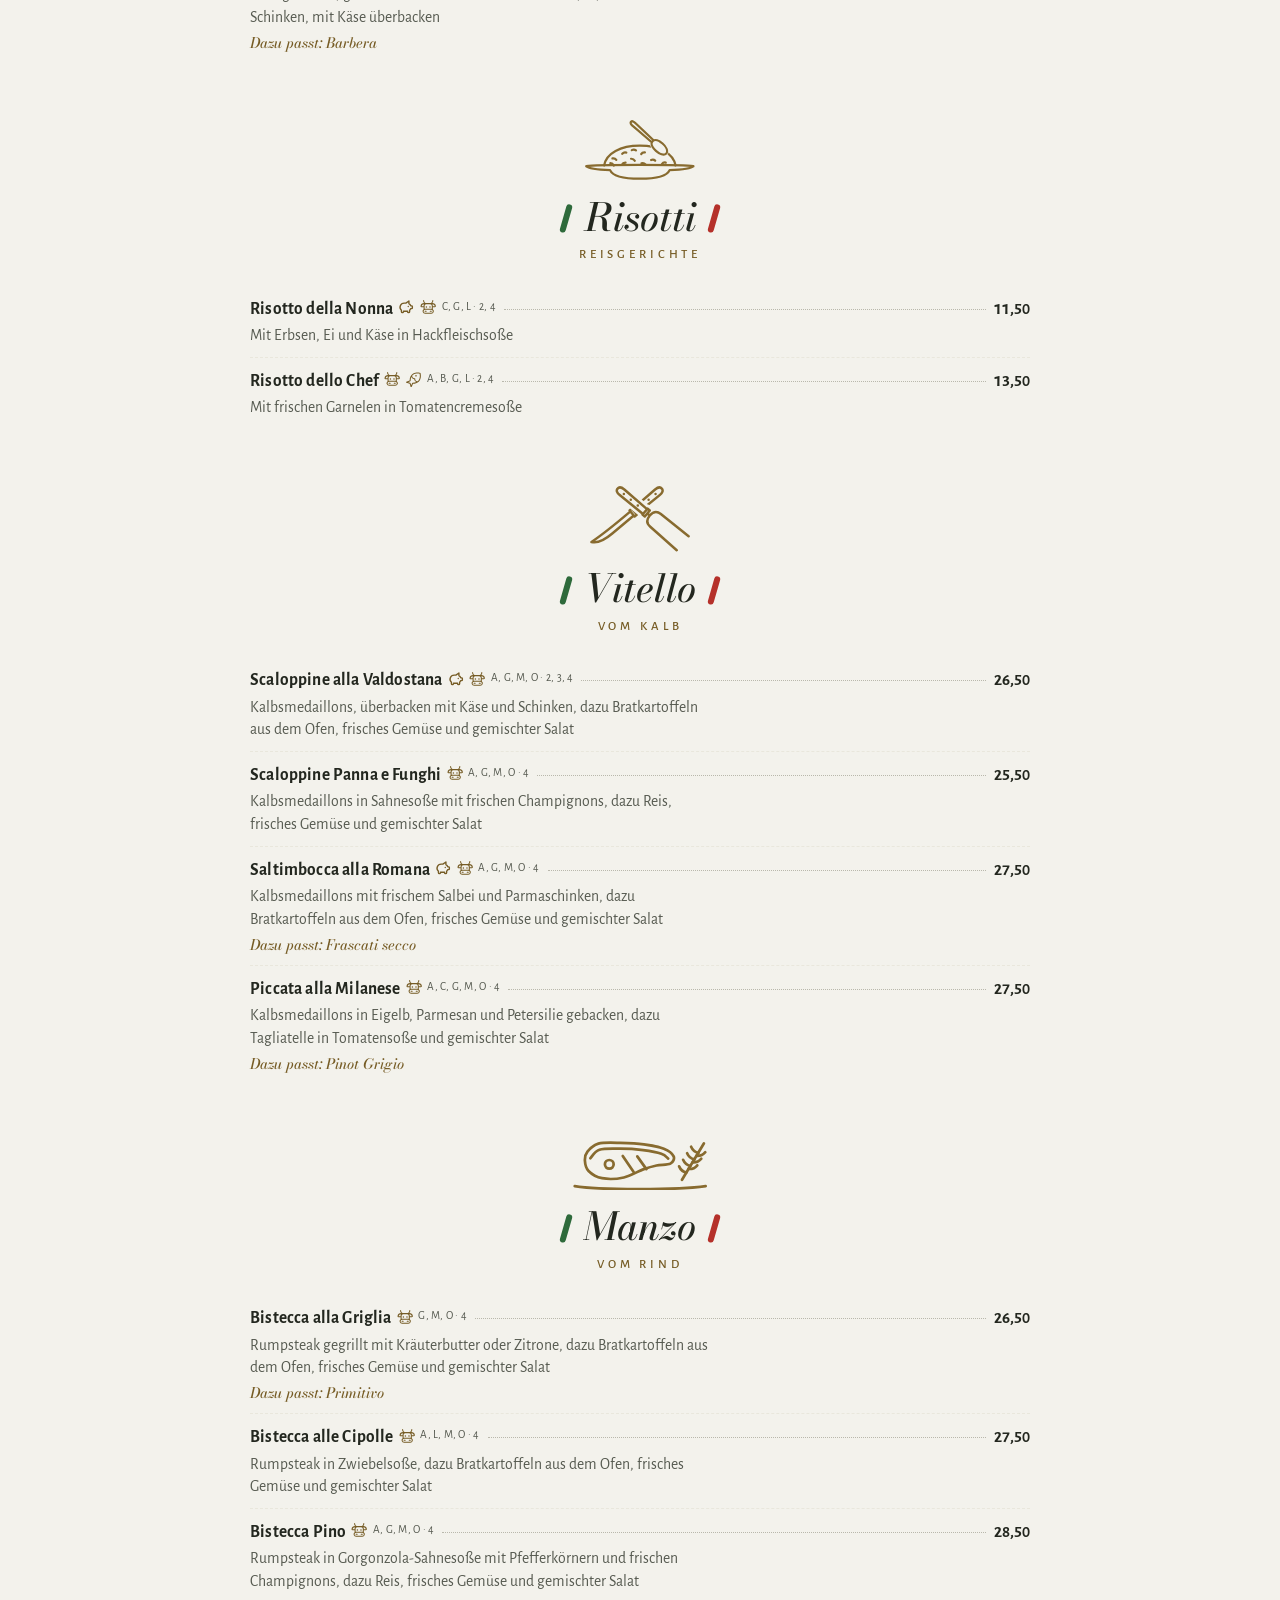
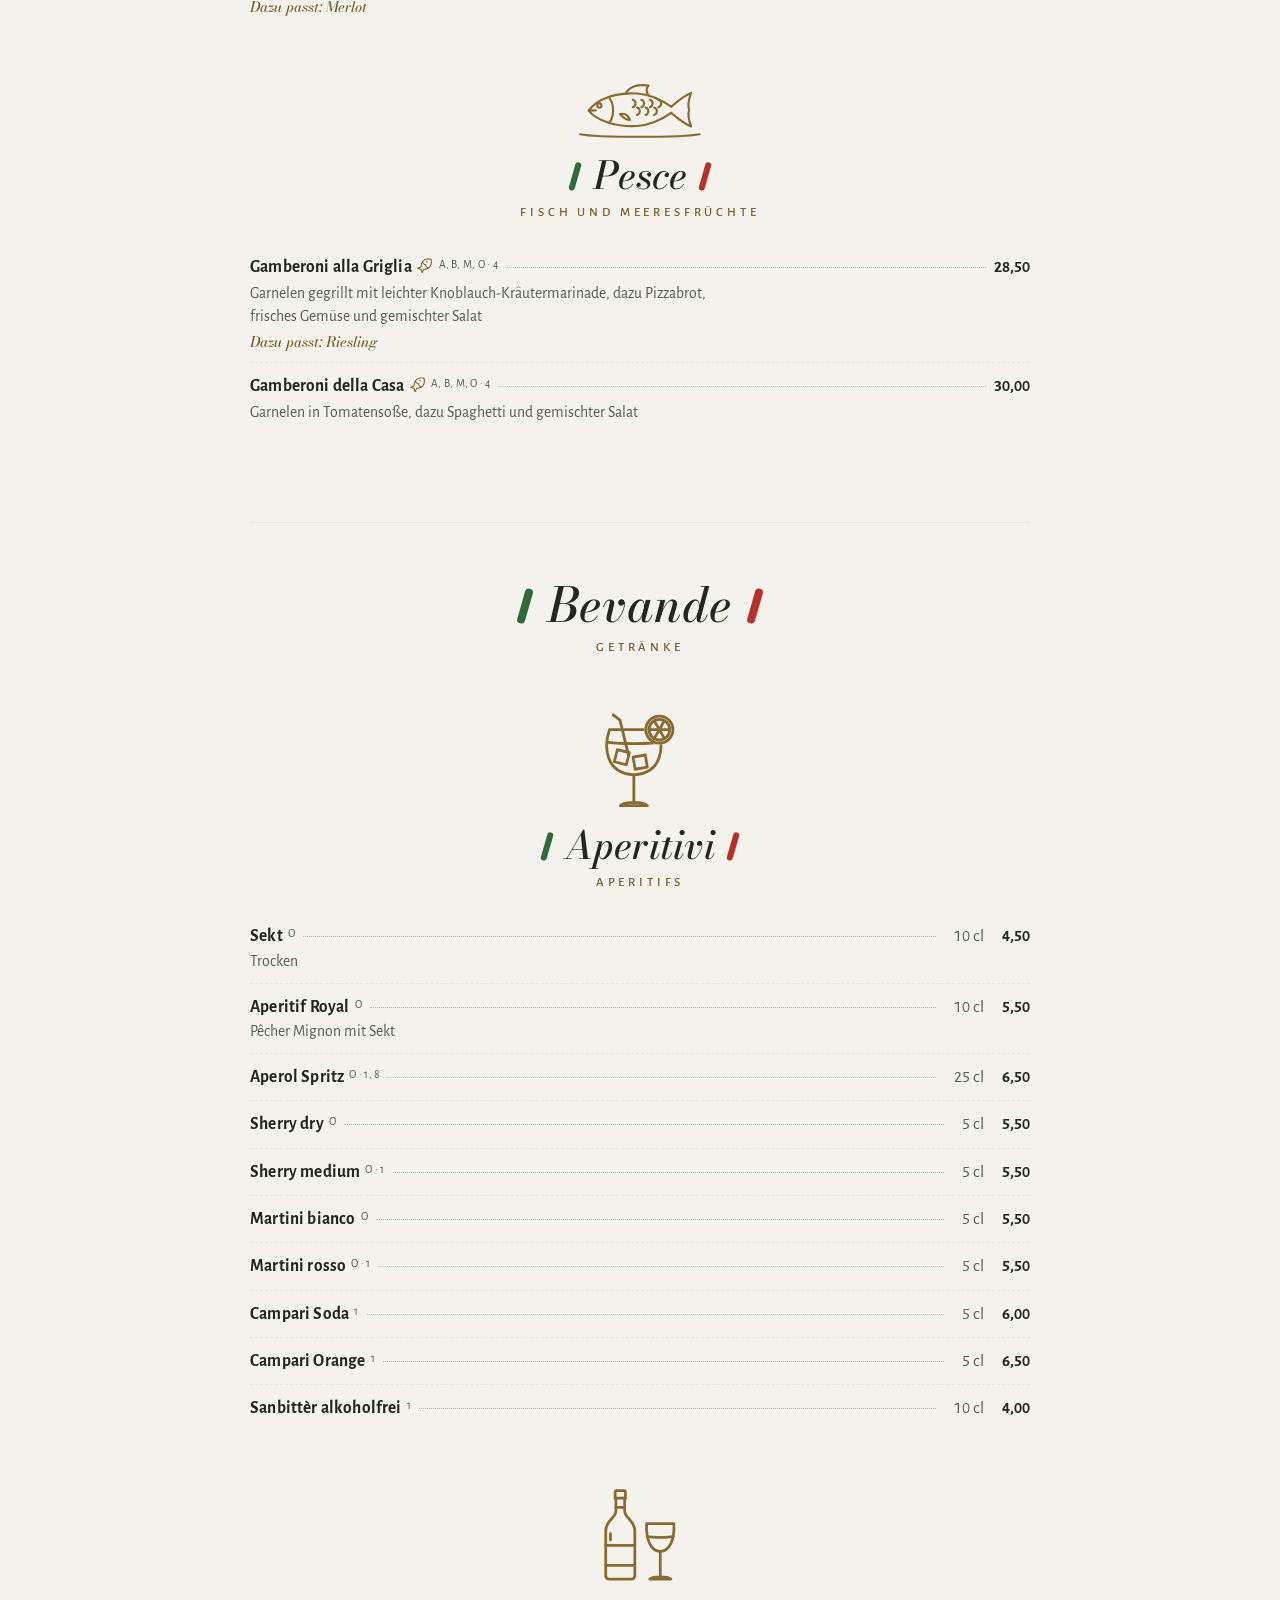
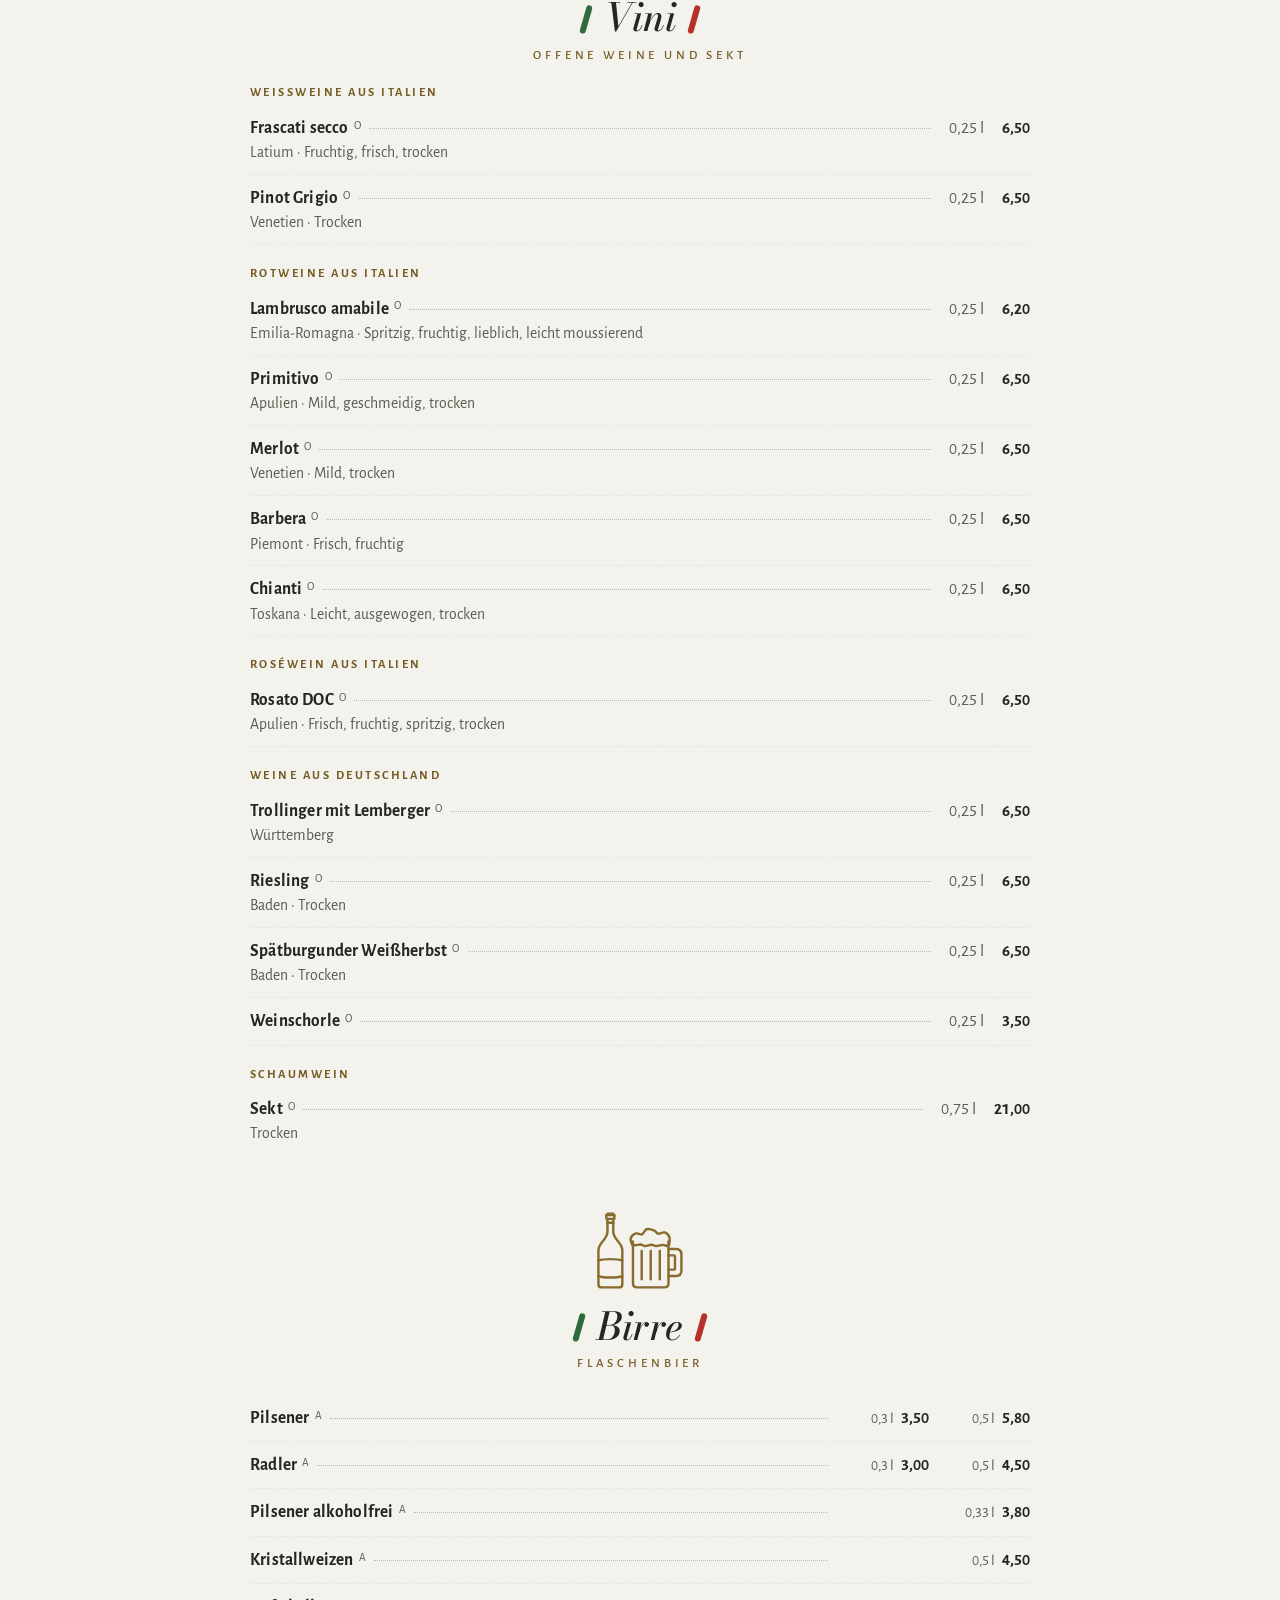
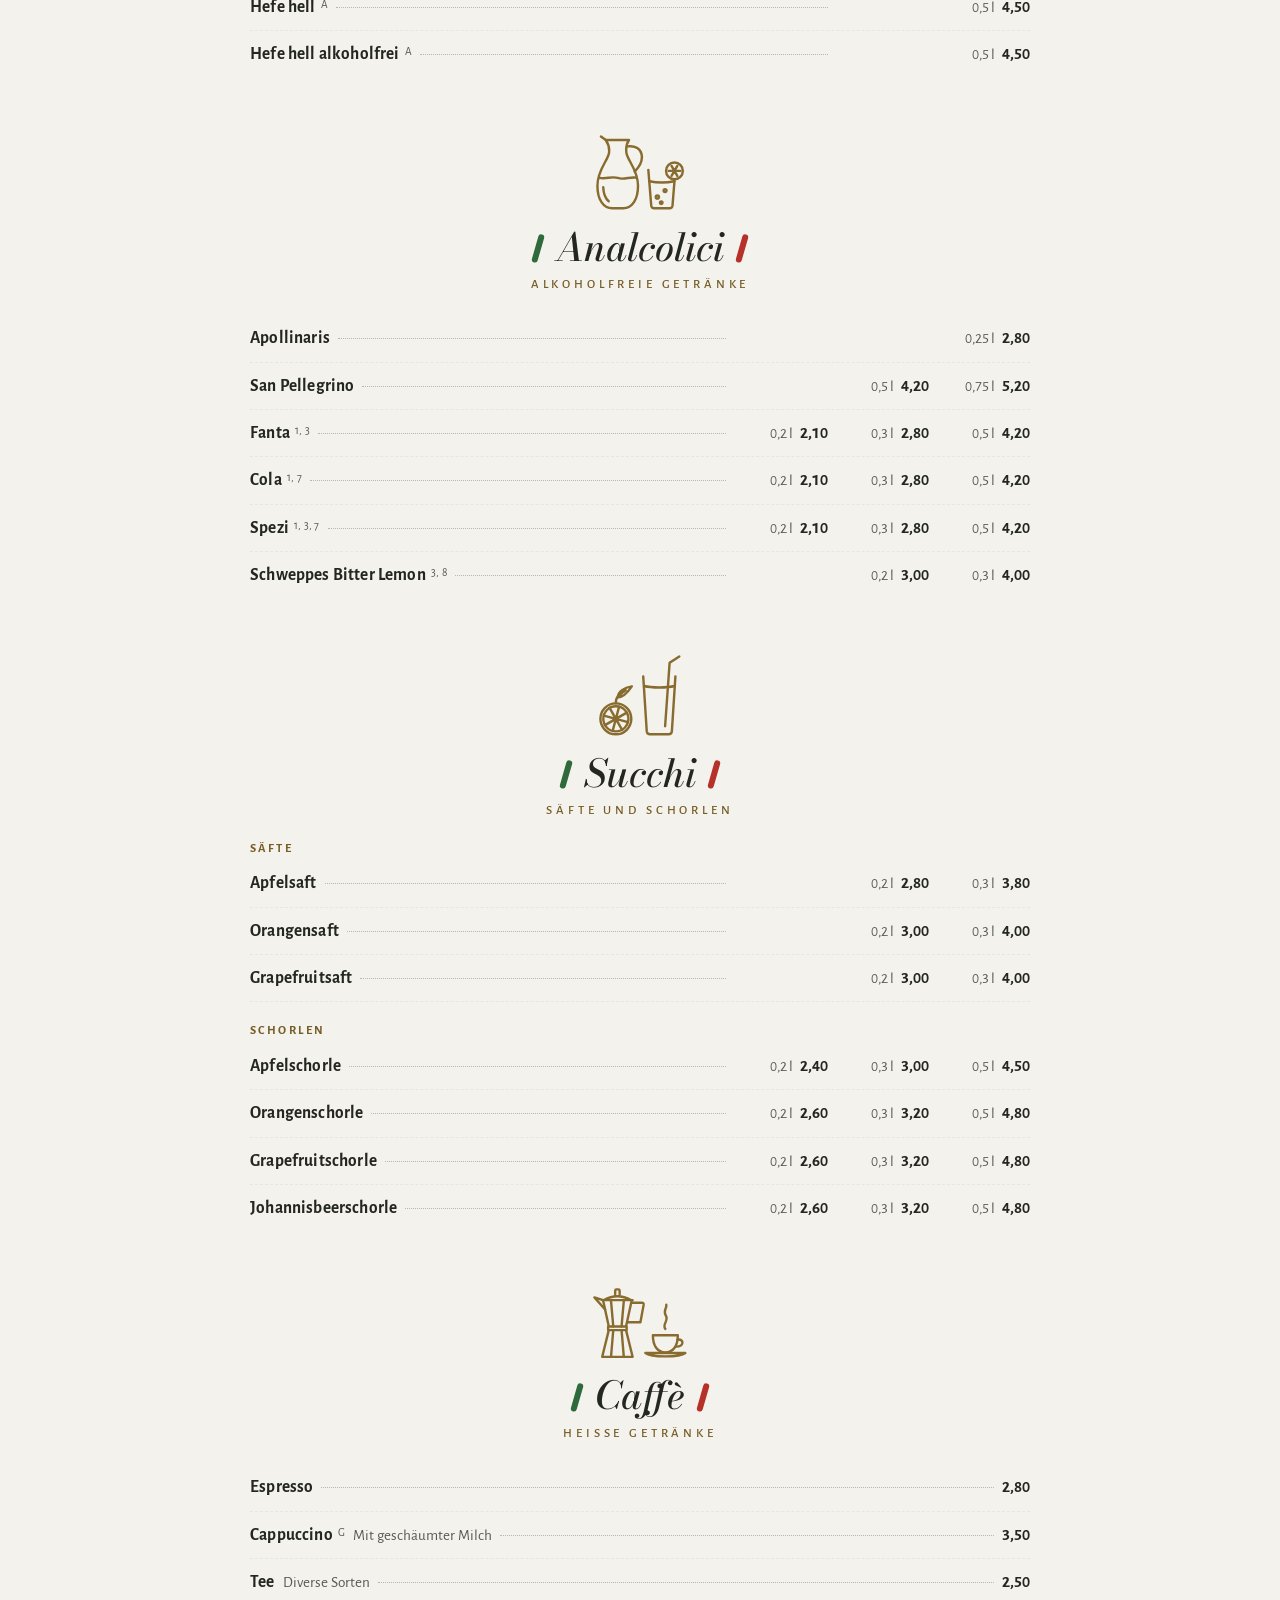
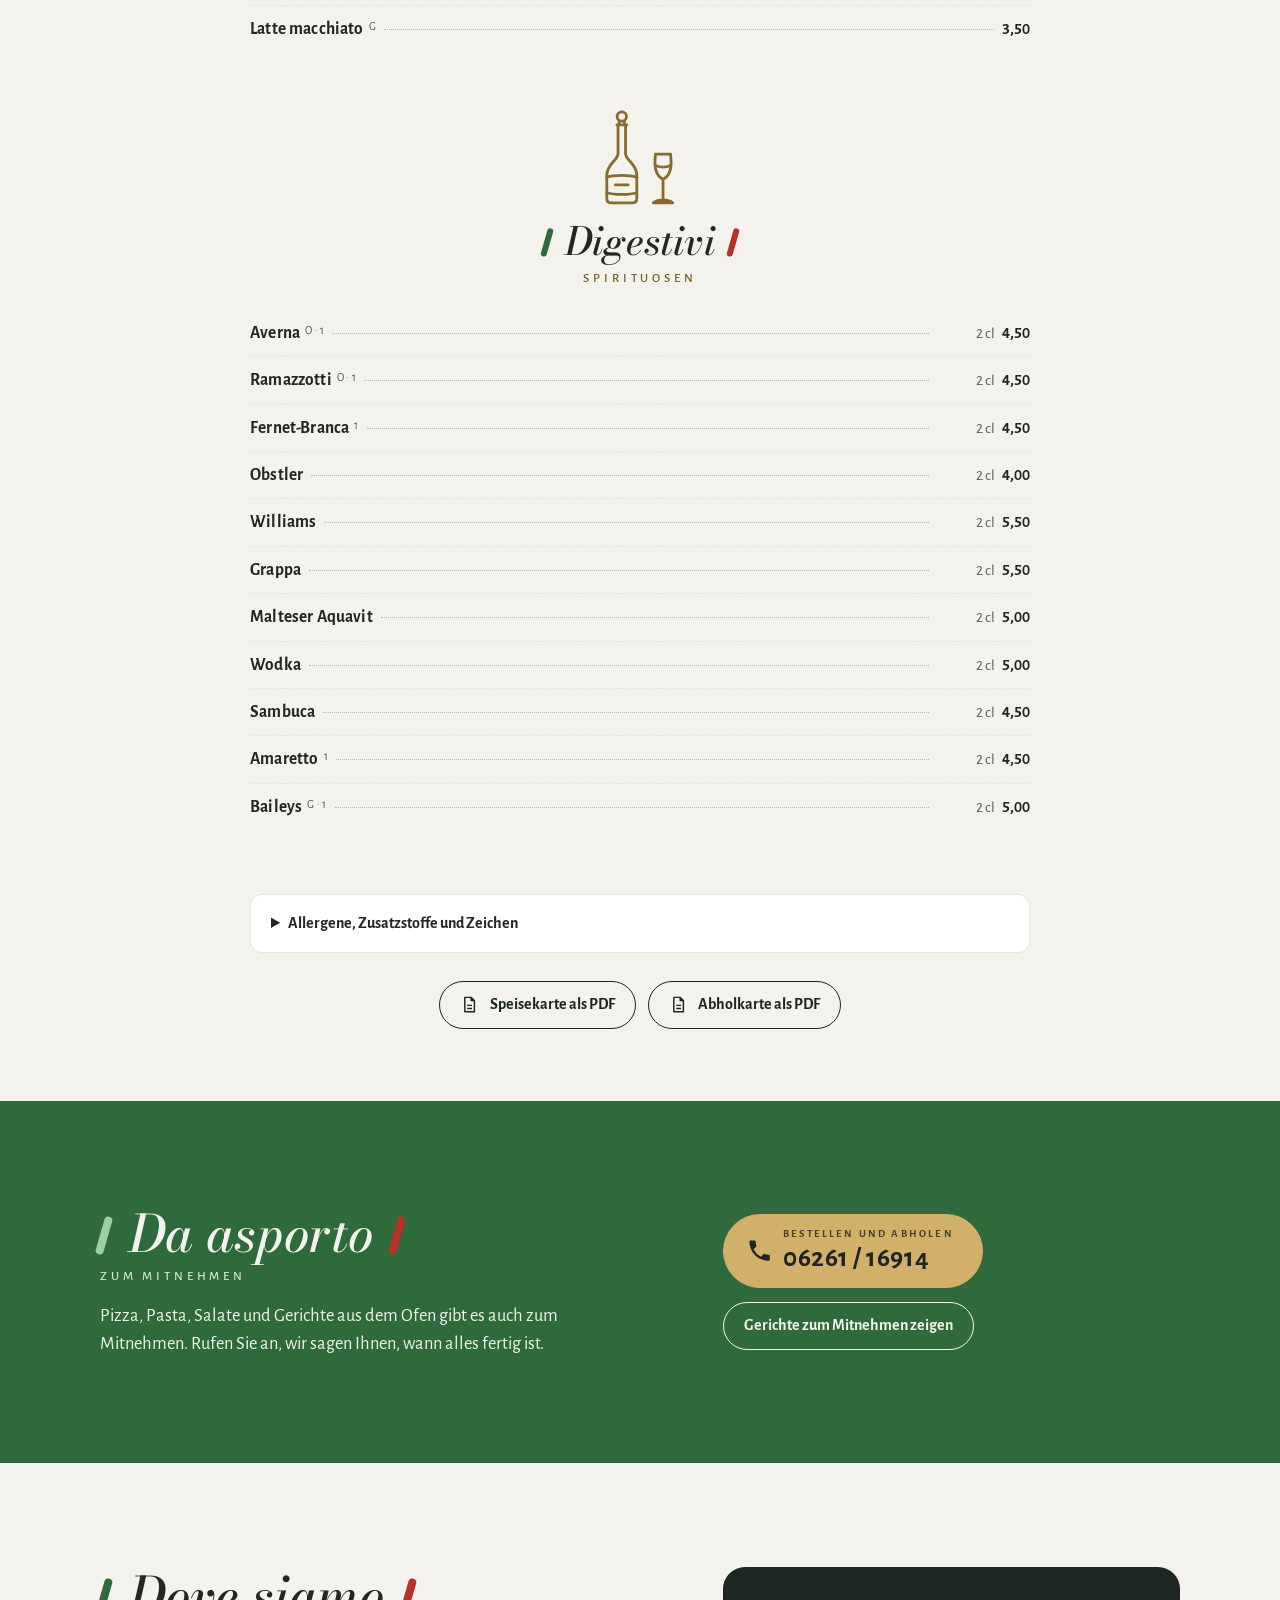
==== commit 689821aa: "Nummern nur noch bei den Pizzen" ====
--- a/index.html
+++ b/index.html
@@ -1,4 +1,4 @@
-<!doctype html><html lang="de"><head><meta charset="utf-8"><meta name="viewport" content="width=device-width, initial-scale=1, viewport-fit=cover"><title>Ristorante da Pino · Italienische Küche in Mosbach</title><meta name="description" content="Pizza, Pasta, Kalb, Rind und Fisch in der Gärkammer, Hauptstraße 12 in Mosbach. Reservieren und bestellen unter 06261 / 16914."><meta name="robots" content="noindex, nofollow"><meta name="theme-color" content="#1d2622"><link rel="canonical" href="https://pino.orqista.de/"><link rel="icon" type="image/png" sizes="32x32" href="favicon-32.png"><link rel="apple-touch-icon" href="apple-touch-icon.png"><meta property="og:type" content="restaurant.restaurant"><meta property="og:locale" content="de_DE"><meta property="og:title" content="Ristorante da Pino · Italienische Küche in Mosbach"><meta property="og:description" content="Pizza, Pasta, Kalb, Rind und Fisch in der Gärkammer, Hauptstraße 12 in Mosbach. Reservieren und bestellen unter 06261 / 16914."><meta property="og:url" content="https://pino.orqista.de/"><meta property="og:image" content="https://pino.orqista.de/og-image.png"><meta property="og:image:width" content="1200"><meta property="og:image:height" content="630"><meta name="twitter:card" content="summary_large_image"><link rel="preload" href="fonts/PinyonScript-Regular.ttf" as="font" type="font/ttf" crossorigin><link rel="stylesheet" href="site.css?v=1eabc35b72"><script type="application/ld+json">{
+<!doctype html><html lang="de"><head><meta charset="utf-8"><meta name="viewport" content="width=device-width, initial-scale=1, viewport-fit=cover"><title>Ristorante da Pino · Italienische Küche in Mosbach</title><meta name="description" content="Pizza, Pasta, Kalb, Rind und Fisch in der Gärkammer, Hauptstraße 12 in Mosbach. Reservieren und bestellen unter 06261 / 16914."><meta name="robots" content="noindex, nofollow"><meta name="theme-color" content="#1d2622"><link rel="canonical" href="https://pino.orqista.de/"><link rel="icon" type="image/png" sizes="32x32" href="favicon-32.png"><link rel="apple-touch-icon" href="apple-touch-icon.png"><meta property="og:type" content="restaurant.restaurant"><meta property="og:locale" content="de_DE"><meta property="og:title" content="Ristorante da Pino · Italienische Küche in Mosbach"><meta property="og:description" content="Pizza, Pasta, Kalb, Rind und Fisch in der Gärkammer, Hauptstraße 12 in Mosbach. Reservieren und bestellen unter 06261 / 16914."><meta property="og:url" content="https://pino.orqista.de/"><meta property="og:image" content="https://pino.orqista.de/og-image.png"><meta property="og:image:width" content="1200"><meta property="og:image:height" content="630"><meta name="twitter:card" content="summary_large_image"><link rel="preload" href="fonts/PinyonScript-Regular.ttf" as="font" type="font/ttf" crossorigin><link rel="stylesheet" href="site.css?v=c975b4ec6c"><script type="application/ld+json">{
  "@context": "https://schema.org",
  "@type": "Restaurant",
  "name": "Ristorante da Pino · Gärkammer",
@@ -90,4 +90,4 @@
    "closes": "22:00"
   }
  ]
-}</script></head><body><div class="topbar"><a class="mark" href="#top">Ristorante da Pino</a><nav aria-label="Hauptmenü"><a href="#karte">Karte</a><a href="#mitnehmen">Mitnehmen</a><a href="#besuch">Besuch</a></nav><a class="call" href="tel:+49626116914" aria-label="Anrufen: 06261 / 16914"><svg class="ico" viewBox="0 0 24 24" aria-hidden="true"><path fill="currentColor" d="M6.6 10.8a15.1 15.1 0 0 0 6.6 6.6l2.2-2.2c.3-.3.7-.4 1-.2 1.1.4 2.3.6 3.6.6.6 0 1 .4 1 1V20c0 .6-.4 1-1 1A17 17 0 0 1 3 4c0-.6.4-1 1-1h3.5c.6 0 1 .4 1 1 0 1.3.2 2.5.6 3.6.1.3 0 .7-.2 1Z"/></svg><span>Anrufen</span></a></div><header class="hero" id="top"><div class="vault"><span class="arch" aria-hidden="true"></span><div class="vault-in"><p class="eyebrow">Gärkammer · Mosbach</p><div class="wordmark"><svg class="brush" viewBox="0 0 30 80" aria-hidden="true"><path fill="#2e6a3b" d="M22 2c4 1 6 4 5 8L14 74c-1 4-6 6-9 4-3-1-4-4-3-7L15 7c1-3 4-5 7-5Z"/></svg><h1>Ristorante<span>da Pino</span></h1><svg class="brush" viewBox="0 0 30 80" aria-hidden="true"><path fill="#b5312a" d="M22 2c4 1 6 4 5 8L14 74c-1 4-6 6-9 4-3-1-4-4-3-7L15 7c1-3 4-5 7-5Z"/></svg></div><p class="tagline">Italienische Küche in der Mosbacher Altstadt</p><svg class="emblem" xmlns="http://www.w3.org/2000/svg" viewBox="0 0 660 330" role="img" aria-label="Gärkammer"><g fill="none" stroke="#a8843a" stroke-width="2.4" stroke-linecap="round" stroke-linejoin="round"><path d="M8 206H652"/><path d="M38 18h16v6c0 22 4 32 12 46 8 14 10 24 10 40v86c0 6-4 10-10 10H26c-6 0-10-4-10-10v-86c0-16 2-26 10-40 8-14 12-24 12-46Z"/><path d="M36 12h20v8H36ZM24 128h44v38H24ZM32 142h28M36 152h20"/><path d="M30 102c-4 8-5 16-5 22" stroke-width="1.4"/><path d="M262 90 250 30M276 84l4-58M292 86l14-52"/><path d="M186 154c4-20 10-30 20-38h228c10 8 16 18 20 38"/><path d="M200 128h240M194 142h252M230 116l-6 40M270 116l-2 40M310 116v40M350 116l2 40M390 116l6 40M426 116l8 40" stroke-width="1.3"/><path d="M206 116c-6-22 14-38 34-30 6-22 38-26 50-8 14-16 42-14 50 6 12-18 44-14 50 8 20-6 38 10 34 24"/><path d="M246 98c10-4 20-2 26 6M306 86c8-4 18-2 24 4M374 96c8-2 16 0 20 6" stroke-width="1.3"/><circle cx="424" cy="102" r="14"/><path d="M424 88c2-6 6-8 10-8"/><rect x="150" y="160" width="340" height="92" rx="46" fill="#1d2622"/><rect x="160" y="170" width="320" height="72" rx="36" fill="#f3f2ec" stroke-width="1.2"/><path d="M518 124h44c0 28-9 40-22 42-13-2-22-14-22-42ZM521 140h38M540 166v36M526 204h28"/><path d="M606 104h12v30c22 8 30 22 30 40 0 18-14 30-36 30s-36-12-36-30c0-18 8-32 30-40Z"/><path d="M577 170h70M580 184h64M586 196h52M590 170l-2 32M602 170l-2 34M614 170v34M626 170l2 34M638 170l2 32" stroke-width="1.2"/><path d="M608 104V72h8v32M608 80c-3 2-3 8 0 10"/><path d="M612 66c-6-6-6-14 0-24 6 10 6 18 0 24Z"/><g transform="translate(96 166) scale(1 1)"><path d="M0 0c-6-8 0-18 10-15 0-10 14-14 20-6 6-8 20-4 18 6 10 0 12 12 2 16-4 6-14 6-18 2Z" fill="#1d2622"/><path d="M4-2c8-3 16-6 24-8" stroke-width="1.3"/></g><circle cx="108.0" cy="186.0" r="8" fill="#1d2622"/><circle cx="124.0" cy="186.0" r="8" fill="#1d2622"/><circle cx="140.0" cy="186.0" r="8" fill="#1d2622"/><circle cx="156.0" cy="186.0" r="8" fill="#1d2622"/><circle cx="100.0" cy="199.8" r="8" fill="#1d2622"/><circle cx="116.0" cy="199.8" r="8" fill="#1d2622"/><circle cx="132.0" cy="199.8" r="8" fill="#1d2622"/><circle cx="148.0" cy="199.8" r="8" fill="#1d2622"/><circle cx="164.0" cy="199.8" r="8" fill="#1d2622"/><circle cx="108.0" cy="213.5" r="8" fill="#1d2622"/><circle cx="124.0" cy="213.5" r="8" fill="#1d2622"/><circle cx="140.0" cy="213.5" r="8" fill="#1d2622"/><circle cx="156.0" cy="213.5" r="8" fill="#1d2622"/><circle cx="116.0" cy="227.3" r="8" fill="#1d2622"/><circle cx="132.0" cy="227.3" r="8" fill="#1d2622"/><circle cx="148.0" cy="227.3" r="8" fill="#1d2622"/><circle cx="124.0" cy="241.0" r="8" fill="#1d2622"/><circle cx="140.0" cy="241.0" r="8" fill="#1d2622"/><circle cx="132.0" cy="254.8" r="8" fill="#1d2622"/><path d="M134 160c2 8 0 14-4 18"/><g transform="translate(546 214) scale(-1 1)"><path d="M0 0c-6-8 0-18 10-15 0-10 14-14 20-6 6-8 20-4 18 6 10 0 12 12 2 16-4 6-14 6-18 2Z" fill="#1d2622"/><path d="M4-2c8-3 16-6 24-8" stroke-width="1.3"/></g><circle cx="484.0" cy="236.0" r="8" fill="#1d2622"/><circle cx="500.0" cy="236.0" r="8" fill="#1d2622"/><circle cx="516.0" cy="236.0" r="8" fill="#1d2622"/><circle cx="532.0" cy="236.0" r="8" fill="#1d2622"/><circle cx="476.0" cy="249.8" r="8" fill="#1d2622"/><circle cx="492.0" cy="249.8" r="8" fill="#1d2622"/><circle cx="508.0" cy="249.8" r="8" fill="#1d2622"/><circle cx="524.0" cy="249.8" r="8" fill="#1d2622"/><circle cx="540.0" cy="249.8" r="8" fill="#1d2622"/><circle cx="484.0" cy="263.5" r="8" fill="#1d2622"/><circle cx="500.0" cy="263.5" r="8" fill="#1d2622"/><circle cx="516.0" cy="263.5" r="8" fill="#1d2622"/><circle cx="532.0" cy="263.5" r="8" fill="#1d2622"/><circle cx="492.0" cy="277.3" r="8" fill="#1d2622"/><circle cx="508.0" cy="277.3" r="8" fill="#1d2622"/><circle cx="524.0" cy="277.3" r="8" fill="#1d2622"/><circle cx="500.0" cy="291.0" r="8" fill="#1d2622"/><circle cx="516.0" cy="291.0" r="8" fill="#1d2622"/><circle cx="508.0" cy="304.8" r="8" fill="#1d2622"/><path d="M508 208c-2 8 0 14 2 20"/></g><text x="320" y="223" text-anchor="middle" font-family="'Pinyon Script', 'Snell Roundhand', cursive" font-size="54" fill="#23271f">Gärkammer</text></svg><p class="cta-label">Bestellen und reservieren</p><a class="btn big cta" href="tel:+49626116914"><svg class="ico" viewBox="0 0 24 24" aria-hidden="true"><path fill="currentColor" d="M6.6 10.8a15.1 15.1 0 0 0 6.6 6.6l2.2-2.2c.3-.3.7-.4 1-.2 1.1.4 2.3.6 3.6.6.6 0 1 .4 1 1V20c0 .6-.4 1-1 1A17 17 0 0 1 3 4c0-.6.4-1 1-1h3.5c.6 0 1 .4 1 1 0 1.3.2 2.5.6 3.6.1.3 0 .7-.2 1Z"/></svg><span>06261 / 16914</span></a><p class="status" data-status hidden></p></div></div><p class="scroll"><a href="#willkommen">Benvenuti</a></p></header><main><section class="band paper welcome" id="willkommen" aria-labelledby="h-welcome"><div class="wrap narrow"><svg class="illu" aria-hidden="true" style="--s:0.747" xmlns="http://www.w3.org/2000/svg" viewBox="25.5 15.3 72 40.2" fill="none" stroke="currentColor" stroke-width="1.5" stroke-linecap="round" stroke-linejoin="round"><path d="M27 50.5H93M30.5 50.5Q32.5 54 38 54H82Q87.5 54 89.5 50.5"/><path d="M35.5 50.5C35.5 33.5 46 24.5 60 24.5C74 24.5 84.5 33.5 84.5 50.5"/><path d="M36 46.8H84"/><path d="M57.2 24.6Q57.2 22.2 58.4 21.6M62.8 24.6Q62.8 22.2 61.6 21.6M57.4 19.4A2.6 2.6 0 1 0 62.6 19.4A2.6 2.6 0 1 0 57.4 19.4Z"/><path d="M41.5 41.5C42.2 36.2 45.3 32.2 50 30"/><path d="M91 19.5C91.6 23.6 92.4 24.9 96 25.5C92.4 26.1 91.6 27.4 91 31.5C90.4 27.4 89.6 26.1 86 25.5C89.6 24.9 90.4 23.6 91 19.5Z"/></svg><h2 id="h-welcome">Benvenuti in der Gärkammer</h2><p class="sub">Schön, dass Sie da sind.</p><div class="letter"><p class="lead">Nehmen Sie Platz und rücken Sie die Stühle ruhig näher zusammen.</p><p>Bei uns wird gegessen wie in Italien: in Ruhe, mit Appetit und am liebsten in Gesellschaft. Ein Glas Wein zum Anfang, und das Anstoßen ist schon das halbe Gespräch.</p><p>Dann Pizza oder Pasta, Kalb, Rind oder Garnelen, und irgendwann wandert eine Gabel über den Tisch, weil nebenan etwas besser aussieht.</p><p>Draußen geht Mosbach seinen Gang, hier drinnen bestimmen Sie das Tempo. Fühlen Sie sich wie zu Hause. Gekocht wird heute bei uns.</p><p class="closing">Buon appetito!</p><p class="signature">Giuseppe „Pino“ Berardi und Team</p></div></div></section><section class="band cellar specials" id="empfehlungen" aria-labelledby="h-specials"><div class="wrap"><h2 id="h-specials">Specialità della Casa</h2><p class="sub">Empfehlungen des Hauses</p><ul class="special-grid"><li><span class="no">101</span><h3>Pizza Tre <span class="nowrap">Colori<svg class="mark animal" role="img" aria-label="Schwein" xmlns="http://www.w3.org/2000/svg" viewBox="0 0 24 24" fill="none" stroke="currentColor" stroke-width="2" stroke-linecap="round" stroke-linejoin="round"><path d="M15 11v.01"/><path d="M16 3l0 3.803a6.019 6.019 0 0 1 2.658 3.197h1.341a1 1 0 0 1 1 1v2a1 1 0 0 1 -1 1h-1.342a6.008 6.008 0 0 1 -1.658 2.473v2.027a1.5 1.5 0 0 1 -3 0v-.583a6.04 6.04 0 0 1 -1 .083h-4a6.04 6.04 0 0 1 -1 -.083v.583a1.5 1.5 0 0 1 -3 0v-2l0 -.027a6 6 0 0 1 4 -10.473h2.5l4.5 -3z"/></svg><span class="codes">A, G · 2</span></span></h3><p>Mit frischen Tomatenscheiben, Käse, Parmaschinken, Rucola und gehobeltem Parmesan</p><p class="price">14,50 €</p></li><li><span class="no">102</span><h3>Tagliatelle al <span class="nowrap">Salmone<svg class="mark animal" role="img" aria-label="Fisch und Meeresfrüchte" xmlns="http://www.w3.org/2000/svg" viewBox="0 0 256 256" fill="currentColor"><path d="M168,76a12,12,0,1,1-12-12A12,12,0,0,1,168,76Zm48.72,67.64c-19.37,34.9-55.44,53.76-107.24,56.1l-22,51.41A8,8,0,0,1,80.1,256l-.51,0a8,8,0,0,1-7.19-5.78L57.6,198.39,5.8,183.56a8,8,0,0,1-1-15.05l51.41-22c2.35-51.78,21.21-87.84,56.09-107.22,24.75-13.74,52.74-15.84,71.88-15.18,18.64.64,36,4.27,38.86,6a8,8,0,0,1,2.83,2.83c1.69,2.85,5.33,20.21,6,38.85C232.55,90.89,230.46,118.89,216.72,143.64Zm-55.18,29a52.11,52.11,0,0,1-33.4-44.78A52.09,52.09,0,0,1,83.37,94.47q-10.45,23.79-11.3,57.59a8,8,0,0,1-4.85,7.17L31.83,174.37l34.45,9.86a8,8,0,0,1,5.49,5.5l9.84,34.44,15.16-35.4a8,8,0,0,1,7.17-4.84Q137.71,183.12,161.54,172.64ZM212.42,43.57c-14.15-3-64.1-11-100.3,14.75a81.21,81.21,0,0,0-16,15.07,36,36,0,0,0,39.35,38.44,8,8,0,0,1,8.73,8.73,36,36,0,0,0,38.47,39.34,80.81,80.81,0,0,0,15-16C223.42,107.73,215.42,57.74,212.42,43.57Z"/></svg><span class="codes">A, C, D, G</span></span></h3><p>Eierbandnudeln mit frischen Lachsstücken in Tomatencremesoße</p><p class="price">14,50 €</p></li><li><span class="no">103</span><h3>Spaghetti Gamberetti e <span class="nowrap">Zucchine<svg class="mark animal" role="img" aria-label="Fisch und Meeresfrüchte" xmlns="http://www.w3.org/2000/svg" viewBox="0 0 256 256" fill="currentColor"><path d="M168,76a12,12,0,1,1-12-12A12,12,0,0,1,168,76Zm48.72,67.64c-19.37,34.9-55.44,53.76-107.24,56.1l-22,51.41A8,8,0,0,1,80.1,256l-.51,0a8,8,0,0,1-7.19-5.78L57.6,198.39,5.8,183.56a8,8,0,0,1-1-15.05l51.41-22c2.35-51.78,21.21-87.84,56.09-107.22,24.75-13.74,52.74-15.84,71.88-15.18,18.64.64,36,4.27,38.86,6a8,8,0,0,1,2.83,2.83c1.69,2.85,5.33,20.21,6,38.85C232.55,90.89,230.46,118.89,216.72,143.64Zm-55.18,29a52.11,52.11,0,0,1-33.4-44.78A52.09,52.09,0,0,1,83.37,94.47q-10.45,23.79-11.3,57.59a8,8,0,0,1-4.85,7.17L31.83,174.37l34.45,9.86a8,8,0,0,1,5.49,5.5l9.84,34.44,15.16-35.4a8,8,0,0,1,7.17-4.84Q137.71,183.12,161.54,172.64ZM212.42,43.57c-14.15-3-64.1-11-100.3,14.75a81.21,81.21,0,0,0-16,15.07,36,36,0,0,0,39.35,38.44,8,8,0,0,1,8.73,8.73,36,36,0,0,0,38.47,39.34,80.81,80.81,0,0,0,15-16C223.42,107.73,215.42,57.74,212.42,43.57Z"/></svg><span class="codes">A, B</span></span></h3><p>Mit Garnelen, frischen Zucchinischeiben und Tomatenstücken in Knoblauch und Olivenöl</p><p class="price">14,50 €</p></li><li><span class="no">104</span><h3>Casarecce Salsiccia e <span class="nowrap">Porcini<svg class="mark animal" role="img" aria-label="Schwein" xmlns="http://www.w3.org/2000/svg" viewBox="0 0 24 24" fill="none" stroke="currentColor" stroke-width="2" stroke-linecap="round" stroke-linejoin="round"><path d="M15 11v.01"/><path d="M16 3l0 3.803a6.019 6.019 0 0 1 2.658 3.197h1.341a1 1 0 0 1 1 1v2a1 1 0 0 1 -1 1h-1.342a6.008 6.008 0 0 1 -1.658 2.473v2.027a1.5 1.5 0 0 1 -3 0v-.583a6.04 6.04 0 0 1 -1 .083h-4a6.04 6.04 0 0 1 -1 -.083v.583a1.5 1.5 0 0 1 -3 0v-2l0 -.027a6 6 0 0 1 4 -10.473h2.5l4.5 -3z"/></svg><svg class="mark animal" role="img" aria-label="scharf" xmlns="http://www.w3.org/2000/svg" viewBox="0 0 256 256" fill="currentColor"><path d="M167.27,40.42A40.06,40.06,0,0,0,128,8a8,8,0,0,0,0,16,24,24,0,0,1,22.85,16.66A64.08,64.08,0,0,0,96,104c0,46.75-25.75,78-76.53,93a16,16,0,0,0,1.77,31.13A264.8,264.8,0,0,0,66.75,232c40.78,0,86.16-9.15,117.53-35.46C210.64,174.44,224,143.3,224,104h0A64.07,64.07,0,0,0,167.27,40.42ZM160,56a48.07,48.07,0,0,1,45.37,32.37L192,95,163.58,80.83a8,8,0,0,0-7.16,0L128,95l-13.37-6.68A48.08,48.08,0,0,1,160,56Zm14,128.3c-18,15.07-43.6,25.26-74.12,29.47A254.08,254.08,0,0,1,24,212.37h0v0c57.23-16.87,87.63-54,88-107.42l12.44,6.22a8,8,0,0,0,7.16,0L160,96.93l28.42,14.21a8,8,0,0,0,7.16,0l12.41-6.2C207.78,138.84,196.35,165.54,174,184.29Z"/></svg><span class="codes">A, M · 2, 3</span></span></h3><p>Kurze sizilianische Nudeln mit Steinpilzen und hausgemachter Salsiccia, leicht pikant</p><p class="price">13,50 €</p></li><li><span class="no">105</span><h3>Maiale alla <span class="nowrap">Parmigiana<svg class="mark animal" role="img" aria-label="Schwein" xmlns="http://www.w3.org/2000/svg" viewBox="0 0 24 24" fill="none" stroke="currentColor" stroke-width="2" stroke-linecap="round" stroke-linejoin="round"><path d="M15 11v.01"/><path d="M16 3l0 3.803a6.019 6.019 0 0 1 2.658 3.197h1.341a1 1 0 0 1 1 1v2a1 1 0 0 1 -1 1h-1.342a6.008 6.008 0 0 1 -1.658 2.473v2.027a1.5 1.5 0 0 1 -3 0v-.583a6.04 6.04 0 0 1 -1 .083h-4a6.04 6.04 0 0 1 -1 -.083v.583a1.5 1.5 0 0 1 -3 0v-2l0 -.027a6 6 0 0 1 4 -10.473h2.5l4.5 -3z"/></svg><span class="codes">A, C, G, M, O · 2, 3, 4</span></span></h3><p>Schweinerücken in Tomatencremesoße, überbacken mit Käse und Schinken, dazu Tagliatelle und gemischter Salat</p><p class="price">18,50 €</p></li><li><span class="no">106</span><h3>Filetto di Maiale dello <span class="nowrap">Chef<svg class="mark animal" role="img" aria-label="Schwein" xmlns="http://www.w3.org/2000/svg" viewBox="0 0 24 24" fill="none" stroke="currentColor" stroke-width="2" stroke-linecap="round" stroke-linejoin="round"><path d="M15 11v.01"/><path d="M16 3l0 3.803a6.019 6.019 0 0 1 2.658 3.197h1.341a1 1 0 0 1 1 1v2a1 1 0 0 1 -1 1h-1.342a6.008 6.008 0 0 1 -1.658 2.473v2.027a1.5 1.5 0 0 1 -3 0v-.583a6.04 6.04 0 0 1 -1 .083h-4a6.04 6.04 0 0 1 -1 -.083v.583a1.5 1.5 0 0 1 -3 0v-2l0 -.027a6 6 0 0 1 4 -10.473h2.5l4.5 -3z"/></svg><span class="codes">A, G, M, O · 4</span></span></h3><p>Schweinelende in Gorgonzola-Sahnesoße mit frischen Champignons und Pfefferkörnern, dazu Reis, frisches Gemüse und gemischter Salat</p><p class="price">21,50 €</p></li><li><span class="no">107</span><h3>Gnocchi al <span class="nowrap">Gorgonzola<svg class="mark veg" viewBox="0 0 20 20" role="img" aria-label="vegetarisch"><circle cx="10" cy="10" r="8.6" fill="none" stroke="currentColor" stroke-width="1.5"/><path d="M6.6 6.9 10 13.4l3.4-6.5" fill="none" stroke="currentColor" stroke-width="1.8" stroke-linecap="round" stroke-linejoin="round"/></svg><span class="codes">A, C, G</span></span></h3><p>Kartoffelteigbällchen in Gorgonzola-Sahnesoße</p><p class="price">12,50 €</p></li></ul><p class="more"><a href="#karte">Zur ganzen Karte</a></p></div></section><section class="band paper menu" id="karte" aria-labelledby="h-menu"><div class="wrap"><h2 id="h-menu">La Carta</h2><p class="sub">Unsere Karte</p><p class="kicker">Jedes Gericht wird erst gekocht, wenn Sie es bestellen.</p><label class="filter"><input type="checkbox" id="pickup-only"><span class="switch" aria-hidden="true"></span>Nur Gerichte zum Mitnehmen zeigen</label></div><nav class="chips" aria-label="Abschnitte der Karte"><ul><li class=""><a href="#antipasti">Antipasti</a></li><li class=""><a href="#zuppe">Zuppe</a></li><li class="has-pickup"><a href="#salate">Insalate</a></li><li class="has-pickup"><a href="#pizza">Pizze</a></li><li class="has-pickup"><a href="#pasta">Pasta</a></li><li class="has-pickup"><a href="#forno">Al Forno</a></li><li class="has-pickup"><a href="#risotto">Risotti</a></li><li class=""><a href="#kalb">Vitello</a></li><li class=""><a href="#rind">Manzo</a></li><li class=""><a href="#fisch">Pesce</a></li><li class=""><a href="#aperitif">Aperitivi</a></li><li class=""><a href="#vini">Vini</a></li><li class=""><a href="#bier">Birre</a></li><li class=""><a href="#bevande">Analcolici</a></li><li class=""><a href="#succhi">Succhi</a></li><li class=""><a href="#caffe">Caffè</a></li><li class=""><a href="#digestivi">Digestivi</a></li></ul></nav><div class="wrap carta"><div class="col"><section class="sec sec-antipasti" id="antipasti" aria-labelledby="h-antipasti"><header><svg class="illu" aria-hidden="true" style="--s:0.629" xmlns="http://www.w3.org/2000/svg" viewBox="5.8 5.8 114.6 45.3" fill="none" stroke="currentColor" stroke-width="1.5" stroke-linecap="round" stroke-linejoin="round"><path d="M14 43C34 40.5 58 33 78 25.5C88 21.8 98 19 107 18"/><path d="M22 41.8C20.4 37.8 14.1 34.4 7.3 33.3C12.3 37.5 18.2 41.6 22 41.8ZM20.4 40.5Q17.2 38.2 13.5 36.1"/><path d="M32 40.3C34.3 43.5 41.2 46.8 47.6 49.3C43 43.5 36.5 39.7 32 40.3ZM34.1 41.1Q37.9 42.7 41.8 45"/><path d="M45 37.2C45 32.6 40.3 26.7 33.9 23C37.3 29 41.5 35.4 45 37.2ZM44 35.3Q41.8 31.7 39 28.2"/><path d="M63 30.8C63.3 26.8 59.9 20 56.3 14.1C56.5 21.4 59.1 28.5 63 30.8ZM61.9 28.9Q60 25.2 58.3 21"/><path d="M80 24.7C82.2 21.2 81.1 14.5 77.8 8.9C77.6 15 77.9 21.8 80 24.7ZM80.1 22.8Q80 19 79.4 15.1"/><path d="M87 22.4C89.6 25.4 96.8 27.9 103.4 29.7C98.3 24.5 91.4 21.3 87 22.4ZM89.1 22.9Q93.1 24.1 97.2 26"/><path d="M98 19.2C101.6 18.1 104.6 13.1 105.4 7.3C101.7 11.3 98.1 16 98 19.2ZM99.1 17.9Q101.2 15.4 103 12.4"/><path d="M107 18C109.6 19.2 114.5 18.1 118.9 16.3C114.1 15 109.1 15.5 107 18ZM108.4 17.6Q111.1 16.9 114.1 16.5"/><path d="M55 35.2Q55.8 37 55.4 38.6M70 29.6Q71.6 31 72.4 32.6"/><path d="M3.4 -0.1C3.3 1.2 2.5 3.5 2 4.4C1.4 5.3 0.7 5.4 -0 5.4C-0.7 5.4 -1.5 5.2 -2.1 4.3C-2.7 3.3 -3.3 0.9 -3.5 -0.3C-3.6 -1.5 -3.2 -2.3 -2.7 -3.1C-2.2 -4 -1.4 -5.4 -0.6 -5.4C0.3 -5.5 1.8 -4.3 2.5 -3.4C3.2 -2.5 3.5 -1.4 3.4 -0.1Z" transform="translate(55.2 43.8) rotate(8)"/><path d="M3.4 -0.1C3.4 1.3 2.7 3.1 2.2 4C1.7 4.9 1.4 5.2 0.7 5.3C-0.1 5.3 -1.5 5.2 -2.2 4.2C-2.9 3.3 -3.4 0.9 -3.4 -0.4C-3.4 -1.8 -2.9 -3.1 -2.4 -3.9C-1.9 -4.8 -1.2 -5.3 -0.5 -5.3C0.3 -5.4 1.5 -5.3 2.1 -4.4C2.8 -3.5 3.4 -1.5 3.4 -0.1Z" transform="translate(74.6 37.6) rotate(-22)"/></svg><h3 class="sec-title" id="h-antipasti">Antipasti</h3><p class="sub">Vorspeisen</p></header><ul><li class="item numbered"><span class="no">201</span><div class="body"><div class="line"><h3><span class="nowrap">Caprese<svg class="mark veg" viewBox="0 0 20 20" role="img" aria-label="vegetarisch"><circle cx="10" cy="10" r="8.6" fill="none" stroke="currentColor" stroke-width="1.5"/><path d="M6.6 6.9 10 13.4l3.4-6.5" fill="none" stroke="currentColor" stroke-width="1.8" stroke-linecap="round" stroke-linejoin="round"/></svg><span class="codes">G</span></span></h3><span class="leader"></span><span class="price">11,00</span></div><p class="desc">Mozzarella auf frischen Tomatenscheiben mit Oregano und Olivenöl</p></div></li><li class="item numbered"><span class="no">202</span><div class="body"><div class="line"><h3>Antipasto della <span class="nowrap">Casa<svg class="mark animal" role="img" aria-label="Schwein" xmlns="http://www.w3.org/2000/svg" viewBox="0 0 24 24" fill="none" stroke="currentColor" stroke-width="2" stroke-linecap="round" stroke-linejoin="round"><path d="M15 11v.01"/><path d="M16 3l0 3.803a6.019 6.019 0 0 1 2.658 3.197h1.341a1 1 0 0 1 1 1v2a1 1 0 0 1 -1 1h-1.342a6.008 6.008 0 0 1 -1.658 2.473v2.027a1.5 1.5 0 0 1 -3 0v-.583a6.04 6.04 0 0 1 -1 .083h-4a6.04 6.04 0 0 1 -1 -.083v.583a1.5 1.5 0 0 1 -3 0v-2l0 -.027a6 6 0 0 1 4 -10.473h2.5l4.5 -3z"/></svg><span class="codes">M · 1, 2, 3, 6</span></span></h3><span class="leader"></span><span class="price">15,00</span></div><p class="desc">Gemischter Teller mit Parmaschinken, diversen italienischen Salami und Oliven</p></div></li><li class="item numbered"><span class="no">203</span><div class="body"><div class="line"><h3>Prosciutto e <span class="nowrap">Melone<svg class="mark animal" role="img" aria-label="Schwein" xmlns="http://www.w3.org/2000/svg" viewBox="0 0 24 24" fill="none" stroke="currentColor" stroke-width="2" stroke-linecap="round" stroke-linejoin="round"><path d="M15 11v.01"/><path d="M16 3l0 3.803a6.019 6.019 0 0 1 2.658 3.197h1.341a1 1 0 0 1 1 1v2a1 1 0 0 1 -1 1h-1.342a6.008 6.008 0 0 1 -1.658 2.473v2.027a1.5 1.5 0 0 1 -3 0v-.583a6.04 6.04 0 0 1 -1 .083h-4a6.04 6.04 0 0 1 -1 -.083v.583a1.5 1.5 0 0 1 -3 0v-2l0 -.027a6 6 0 0 1 4 -10.473h2.5l4.5 -3z"/></svg></span></h3><span class="leader"></span><span class="price">14,50</span></div><p class="desc">Honigmelone mit Parmaschinken</p></div></li><li class="item numbered"><span class="no">204</span><div class="body"><div class="line"><h3>Insalata di <span class="nowrap">Gamberetti<svg class="mark animal" role="img" aria-label="Fisch und Meeresfrüchte" xmlns="http://www.w3.org/2000/svg" viewBox="0 0 256 256" fill="currentColor"><path d="M168,76a12,12,0,1,1-12-12A12,12,0,0,1,168,76Zm48.72,67.64c-19.37,34.9-55.44,53.76-107.24,56.1l-22,51.41A8,8,0,0,1,80.1,256l-.51,0a8,8,0,0,1-7.19-5.78L57.6,198.39,5.8,183.56a8,8,0,0,1-1-15.05l51.41-22c2.35-51.78,21.21-87.84,56.09-107.22,24.75-13.74,52.74-15.84,71.88-15.18,18.64.64,36,4.27,38.86,6a8,8,0,0,1,2.83,2.83c1.69,2.85,5.33,20.21,6,38.85C232.55,90.89,230.46,118.89,216.72,143.64Zm-55.18,29a52.11,52.11,0,0,1-33.4-44.78A52.09,52.09,0,0,1,83.37,94.47q-10.45,23.79-11.3,57.59a8,8,0,0,1-4.85,7.17L31.83,174.37l34.45,9.86a8,8,0,0,1,5.49,5.5l9.84,34.44,15.16-35.4a8,8,0,0,1,7.17-4.84Q137.71,183.12,161.54,172.64ZM212.42,43.57c-14.15-3-64.1-11-100.3,14.75a81.21,81.21,0,0,0-16,15.07,36,36,0,0,0,39.35,38.44,8,8,0,0,1,8.73,8.73,36,36,0,0,0,38.47,39.34,80.81,80.81,0,0,0,15-16C223.42,107.73,215.42,57.74,212.42,43.57Z"/></svg><span class="codes">B, M, O · 4</span></span></h3><span class="leader"></span><span class="price">15,50</span></div><p class="desc">Garnelensalat in leichtem Knoblauch-Kräuterdressing</p></div></li></ul></section><section class="sec sec-zuppe" id="zuppe" aria-labelledby="h-zuppe"><header><svg class="illu" aria-hidden="true" style="--s:0.821" xmlns="http://www.w3.org/2000/svg" viewBox="27.5 9.1 68.8 46.4" fill="none" stroke="currentColor" stroke-width="1.5" stroke-linecap="round" stroke-linejoin="round"><path d="M30 31.5H90"/><path d="M32.5 31.5C32.5 44 43.5 50.2 60 50.2C76.5 50.2 87.5 44 87.5 31.5"/><path d="M50.5 50.1L48.4 54H71.6L69.5 50.1"/><path d="M35.5 38.6C45 41.6 75 41.6 84.5 38.6"/><path d="M32.9 35.2C27.6 34.6 27.4 41.4 34.4 40.9M87.1 35.2C92.4 34.6 92.6 41.4 85.6 40.9"/><path d="M34 31.5C35.5 25 46 20.6 60 20.6C66.6 20.6 72 21.6 75.6 23.2M80.6 26.1C83.6 27.6 85.4 29.4 86 31.5"/><path d="M75.6 23.2Q78.6 23.4 80.6 26.1"/><path d="M57 20.6Q57 17.8 60 17.8Q63 17.8 63 20.6M60 17.8V16.6M58.4 15A1.6 1.6 0 1 0 61.6 15A1.6 1.6 0 1 0 58.4 15Z"/><path d="M78.3 24.4L91 11.4Q92.6 9.8 94.2 11.4Q95.6 12.9 94 14.4"/></svg><h3 class="sec-title" id="h-zuppe">Zuppe</h3><p class="sub">Suppen</p></header><ul><li class="item numbered"><span class="no">211</span><div class="body"><div class="line"><h3>Crema di <span class="nowrap">Pomodoro<svg class="mark veg" viewBox="0 0 20 20" role="img" aria-label="vegetarisch"><circle cx="10" cy="10" r="8.6" fill="none" stroke="currentColor" stroke-width="1.5"/><path d="M6.6 6.9 10 13.4l3.4-6.5" fill="none" stroke="currentColor" stroke-width="1.8" stroke-linecap="round" stroke-linejoin="round"/></svg><span class="codes">G</span></span></h3><span class="leader"></span><span class="price">6,50</span></div><p class="desc">Tomatencremesuppe</p></div></li><li class="item numbered"><span class="no">212</span><div class="body"><div class="line"><h3>Tortellini in <span class="nowrap">Brodo<svg class="mark animal" role="img" aria-label="Schwein" xmlns="http://www.w3.org/2000/svg" viewBox="0 0 24 24" fill="none" stroke="currentColor" stroke-width="2" stroke-linecap="round" stroke-linejoin="round"><path d="M15 11v.01"/><path d="M16 3l0 3.803a6.019 6.019 0 0 1 2.658 3.197h1.341a1 1 0 0 1 1 1v2a1 1 0 0 1 -1 1h-1.342a6.008 6.008 0 0 1 -1.658 2.473v2.027a1.5 1.5 0 0 1 -3 0v-.583a6.04 6.04 0 0 1 -1 .083h-4a6.04 6.04 0 0 1 -1 -.083v.583a1.5 1.5 0 0 1 -3 0v-2l0 -.027a6 6 0 0 1 4 -10.473h2.5l4.5 -3z"/></svg><svg class="mark animal" role="img" aria-label="Rind/Kalb" xmlns="http://www.w3.org/2000/svg" viewBox="0 0 256 256" fill="currentColor"><path d="M104,192a8,8,0,0,1-8,8H80a8,8,0,0,1,0-16H96A8,8,0,0,1,104,192Zm72-8H160a8,8,0,0,0,0,16h16a8,8,0,0,0,0-16Zm-76-48a12,12,0,1,0-12-12A12,12,0,0,0,100,136Zm56,0a12,12,0,1,0-12-12A12,12,0,0,0,156,136Zm88.39-13.88A16,16,0,0,1,232,128H200v32a40,40,0,0,1-24,72H80a40,40,0,0,1-24-72V128H24A16,16,0,0,1,8.31,109,56.13,56.13,0,0,1,63.22,64h1.64A55.83,55.83,0,0,1,48,24a8,8,0,0,1,16,0,40,40,0,0,0,40,40h48a40,40,0,0,0,40-40,8,8,0,0,1,16,0,55.83,55.83,0,0,1-16.86,40h1.64a56.13,56.13,0,0,1,54.91,45A15.82,15.82,0,0,1,244.39,122.12ZM72,152.8a40.57,40.57,0,0,1,8-.8h96a40.57,40.57,0,0,1,8,.8V104a24,24,0,0,0-24-24H96a24,24,0,0,0-24,24ZM56,112v-8a39.81,39.81,0,0,1,8-24h-.8A40.09,40.09,0,0,0,24,112Zm144,80a24,24,0,0,0-24-24H80a24,24,0,0,0,0,48h96A24,24,0,0,0,200,192Zm32-80a40.08,40.08,0,0,0-39.2-32H192a39.81,39.81,0,0,1,8,24v8Z"/></svg><span class="codes">A, C, G, L · 4</span></span></h3><span class="leader"></span><span class="price">5,50</span></div><p class="desc">Gefüllte Teigtaschen in Rinderbrühe</p></div></li><li class="item numbered"><span class="no">213</span><div class="body"><div class="line"><h3>Stracciatella alla <span class="nowrap">Romana<svg class="mark animal" role="img" aria-label="Rind/Kalb" xmlns="http://www.w3.org/2000/svg" viewBox="0 0 256 256" fill="currentColor"><path d="M104,192a8,8,0,0,1-8,8H80a8,8,0,0,1,0-16H96A8,8,0,0,1,104,192Zm72-8H160a8,8,0,0,0,0,16h16a8,8,0,0,0,0-16Zm-76-48a12,12,0,1,0-12-12A12,12,0,0,0,100,136Zm56,0a12,12,0,1,0-12-12A12,12,0,0,0,156,136Zm88.39-13.88A16,16,0,0,1,232,128H200v32a40,40,0,0,1-24,72H80a40,40,0,0,1-24-72V128H24A16,16,0,0,1,8.31,109,56.13,56.13,0,0,1,63.22,64h1.64A55.83,55.83,0,0,1,48,24a8,8,0,0,1,16,0,40,40,0,0,0,40,40h48a40,40,0,0,0,40-40,8,8,0,0,1,16,0,55.83,55.83,0,0,1-16.86,40h1.64a56.13,56.13,0,0,1,54.91,45A15.82,15.82,0,0,1,244.39,122.12ZM72,152.8a40.57,40.57,0,0,1,8-.8h96a40.57,40.57,0,0,1,8,.8V104a24,24,0,0,0-24-24H96a24,24,0,0,0-24,24ZM56,112v-8a39.81,39.81,0,0,1,8-24h-.8A40.09,40.09,0,0,0,24,112Zm144,80a24,24,0,0,0-24-24H80a24,24,0,0,0,0,48h96A24,24,0,0,0,200,192Zm32-80a40.08,40.08,0,0,0-39.2-32H192a39.81,39.81,0,0,1,8,24v8Z"/></svg><span class="codes">C, G, L · 4</span></span></h3><span class="leader"></span><span class="price">5,50</span></div><p class="desc">Rinderbrühe mit Ei, Parmesan und Petersilie</p></div></li></ul></section><section class="sec sec-salate has-pickup" id="salate" aria-labelledby="h-salate"><header><svg class="illu" aria-hidden="true" style="--s:0.715" xmlns="http://www.w3.org/2000/svg" viewBox="22.3 16.9 75.4 38.6" fill="none" stroke="currentColor" stroke-width="1.5" stroke-linecap="round" stroke-linejoin="round"><mask id="sa-gap" maskUnits="userSpaceOnUse" x="0" y="0" width="120" height="60"><rect x="0" y="0" width="120" height="60" fill="#fff" stroke="none"/><path d="M50 31.6A4.6 4.6 0 1 0 59.2 31.6A4.6 4.6 0 1 0 50 31.6Z" stroke="#000" stroke-width="1.6" fill="#000"/></mask><path d="M29.5 36.5C31 46.4 43 51 60 51C77 51 89 46.4 90.5 36.5"/><path d="M50.5 50.8L49 54H71L69.5 50.8"/><path d="M33.5 42.3C44 44.6 76 44.6 86.5 42.3"/><path d="M50 31.6A4.6 4.6 0 1 0 59.2 31.6A4.6 4.6 0 1 0 50 31.6Z"/><path d="M52.6 27.6L54.6 28.6L56.6 27.6M54.6 28.6V26.6"/><path d="M51.8 31.4Q52 29.8 53.2 29.2"/><path d="M36 36.3C34.7 32.4 29.4 30.8 23.8 31.9C27.9 34.9 32.8 37.5 36 36.3ZM34.6 35.5Q32 34 27.7 32.6M43 36.3C43.9 31.5 39.5 26.4 33.1 23.7C35.4 29.6 39 35.4 43 36.3ZM42.1 34.6Q40.2 31.4 36.6 27.1M66 36.3C69.1 33 69 25.4 67.9 18.4C63.6 24.8 62.5 32.3 66 36.3ZM65.8 34.1Q65.8 29.9 66.6 23.7M77 36.3C81 35.4 84.6 29.6 86.9 23.7C80.5 26.4 76.1 31.5 77 36.3ZM77.9 34.6Q79.8 31.4 83.4 27.1M84 36.3C87.2 37.5 92.1 34.9 96.2 31.9C90.6 30.8 85.3 32.4 84 36.3ZM85.4 35.5Q88 34 92.3 32.6M28 36.5H92" mask="url(#sa-gap)"/></svg><h3 class="sec-title" id="h-salate">Insalate</h3><p class="sub">Salate</p></header><ul><li class="item numbered"><span class="no">221</span><div class="body"><div class="line"><h3><span class="nowrap">Beilagensalat<svg class="mark veg" viewBox="0 0 20 20" role="img" aria-label="vegetarisch"><circle cx="10" cy="10" r="8.6" fill="none" stroke="currentColor" stroke-width="1.5"/><path d="M6.6 6.9 10 13.4l3.4-6.5" fill="none" stroke="currentColor" stroke-width="1.8" stroke-linecap="round" stroke-linejoin="round"/></svg><span class="codes">M, O · 4</span></span></h3><span class="leader"></span><span class="price">4,50</span></div></div></li><li data-pickup class="item numbered"><span class="no">222</span><div class="body"><div class="line"><h3>Insalata <span class="nowrap">Mista<svg class="mark veg" viewBox="0 0 20 20" role="img" aria-label="vegetarisch"><circle cx="10" cy="10" r="8.6" fill="none" stroke="currentColor" stroke-width="1.5"/><path d="M6.6 6.9 10 13.4l3.4-6.5" fill="none" stroke="currentColor" stroke-width="1.8" stroke-linecap="round" stroke-linejoin="round"/></svg><span class="codes">M, O · 4</span></span></h3><span class="leader"></span><span class="price">6,50</span></div><p class="desc">Gemischter Salat</p></div></li><li data-pickup class="item numbered"><span class="no">223</span><div class="body"><div class="line"><h3>Insalata <span class="nowrap">Verde<svg class="mark veg" viewBox="0 0 20 20" role="img" aria-label="vegetarisch"><circle cx="10" cy="10" r="8.6" fill="none" stroke="currentColor" stroke-width="1.5"/><path d="M6.6 6.9 10 13.4l3.4-6.5" fill="none" stroke="currentColor" stroke-width="1.8" stroke-linecap="round" stroke-linejoin="round"/></svg><span class="codes">M, O · 4</span></span></h3><span class="leader"></span><span class="price">5,50</span></div><p class="desc">Grüner Salat</p></div></li><li data-pickup class="item numbered"><span class="no">224</span><div class="body"><div class="line"><h3><span class="nowrap">Contadina<svg class="mark veg" viewBox="0 0 20 20" role="img" aria-label="vegetarisch"><circle cx="10" cy="10" r="8.6" fill="none" stroke="currentColor" stroke-width="1.5"/><path d="M6.6 6.9 10 13.4l3.4-6.5" fill="none" stroke="currentColor" stroke-width="1.8" stroke-linecap="round" stroke-linejoin="round"/></svg><span class="codes">M, O · 4</span></span></h3><span class="leader"></span><span class="price">9,50</span></div><p class="desc">Frische Tomatenscheiben mit Zwiebeln, Oregano und Basilikum</p></div></li><li data-pickup class="item numbered"><span class="no">225</span><div class="body"><div class="line"><h3><span class="nowrap">Italia<svg class="mark animal" role="img" aria-label="Schwein" xmlns="http://www.w3.org/2000/svg" viewBox="0 0 24 24" fill="none" stroke="currentColor" stroke-width="2" stroke-linecap="round" stroke-linejoin="round"><path d="M15 11v.01"/><path d="M16 3l0 3.803a6.019 6.019 0 0 1 2.658 3.197h1.341a1 1 0 0 1 1 1v2a1 1 0 0 1 -1 1h-1.342a6.008 6.008 0 0 1 -1.658 2.473v2.027a1.5 1.5 0 0 1 -3 0v-.583a6.04 6.04 0 0 1 -1 .083h-4a6.04 6.04 0 0 1 -1 -.083v.583a1.5 1.5 0 0 1 -3 0v-2l0 -.027a6 6 0 0 1 4 -10.473h2.5l4.5 -3z"/></svg><span class="codes">C, G, M, O · 2, 3, 4</span></span></h3><span class="leader"></span><span class="price"><span class="size"><em>groß</em> 11,00</span><span class="size"><em>klein</em> 9,00</span></span></div><p class="desc">Gemischter Salat mit Käse, Schinken und Ei</p></div></li><li data-pickup class="item numbered"><span class="no">226</span><div class="body"><div class="line"><h3><span class="nowrap">Rustica<svg class="mark animal" role="img" aria-label="Fisch und Meeresfrüchte" xmlns="http://www.w3.org/2000/svg" viewBox="0 0 256 256" fill="currentColor"><path d="M168,76a12,12,0,1,1-12-12A12,12,0,0,1,168,76Zm48.72,67.64c-19.37,34.9-55.44,53.76-107.24,56.1l-22,51.41A8,8,0,0,1,80.1,256l-.51,0a8,8,0,0,1-7.19-5.78L57.6,198.39,5.8,183.56a8,8,0,0,1-1-15.05l51.41-22c2.35-51.78,21.21-87.84,56.09-107.22,24.75-13.74,52.74-15.84,71.88-15.18,18.64.64,36,4.27,38.86,6a8,8,0,0,1,2.83,2.83c1.69,2.85,5.33,20.21,6,38.85C232.55,90.89,230.46,118.89,216.72,143.64Zm-55.18,29a52.11,52.11,0,0,1-33.4-44.78A52.09,52.09,0,0,1,83.37,94.47q-10.45,23.79-11.3,57.59a8,8,0,0,1-4.85,7.17L31.83,174.37l34.45,9.86a8,8,0,0,1,5.49,5.5l9.84,34.44,15.16-35.4a8,8,0,0,1,7.17-4.84Q137.71,183.12,161.54,172.64ZM212.42,43.57c-14.15-3-64.1-11-100.3,14.75a81.21,81.21,0,0,0-16,15.07,36,36,0,0,0,39.35,38.44,8,8,0,0,1,8.73,8.73,36,36,0,0,0,38.47,39.34,80.81,80.81,0,0,0,15-16C223.42,107.73,215.42,57.74,212.42,43.57Z"/></svg><span class="codes">D, M, O · 2, 3, 4, 6</span></span></h3><span class="leader"></span><span class="price"><span class="size"><em>groß</em> 12,50</span><span class="size"><em>klein</em> 10,50</span></span></div><p class="desc">Gemischter Salat mit Oliven, Artischocken, Sardellen und Thunfisch</p></div></li><li data-pickup class="item numbered"><span class="no">227</span><div class="body"><div class="line"><h3><span class="nowrap">Niçoise<svg class="mark animal" role="img" aria-label="Fisch und Meeresfrüchte" xmlns="http://www.w3.org/2000/svg" viewBox="0 0 256 256" fill="currentColor"><path d="M168,76a12,12,0,1,1-12-12A12,12,0,0,1,168,76Zm48.72,67.64c-19.37,34.9-55.44,53.76-107.24,56.1l-22,51.41A8,8,0,0,1,80.1,256l-.51,0a8,8,0,0,1-7.19-5.78L57.6,198.39,5.8,183.56a8,8,0,0,1-1-15.05l51.41-22c2.35-51.78,21.21-87.84,56.09-107.22,24.75-13.74,52.74-15.84,71.88-15.18,18.64.64,36,4.27,38.86,6a8,8,0,0,1,2.83,2.83c1.69,2.85,5.33,20.21,6,38.85C232.55,90.89,230.46,118.89,216.72,143.64Zm-55.18,29a52.11,52.11,0,0,1-33.4-44.78A52.09,52.09,0,0,1,83.37,94.47q-10.45,23.79-11.3,57.59a8,8,0,0,1-4.85,7.17L31.83,174.37l34.45,9.86a8,8,0,0,1,5.49,5.5l9.84,34.44,15.16-35.4a8,8,0,0,1,7.17-4.84Q137.71,183.12,161.54,172.64ZM212.42,43.57c-14.15-3-64.1-11-100.3,14.75a81.21,81.21,0,0,0-16,15.07,36,36,0,0,0,39.35,38.44,8,8,0,0,1,8.73,8.73,36,36,0,0,0,38.47,39.34,80.81,80.81,0,0,0,15-16C223.42,107.73,215.42,57.74,212.42,43.57Z"/></svg><span class="codes">B, C, D, G, M, O · 2, 4</span></span></h3><span class="leader"></span><span class="price"><span class="size"><em>groß</em> 13,50</span><span class="size"><em>klein</em> 11,50</span></span></div><p class="desc">Gemischter Salat mit Käse, Thunfisch, Ei und Garnelen</p></div></li></ul></section><section class="sec sec-pizza has-pickup" id="pizza" aria-labelledby="h-pizza"><header><svg class="illu" aria-hidden="true" style="--s:0.639" xmlns="http://www.w3.org/2000/svg" viewBox="14.8 18 91.7 37.4" fill="none" stroke="currentColor" stroke-width="1.5" stroke-linecap="round" stroke-linejoin="round"><path d="M105 35C105 35.9 104.4 36.8 103.8 37.7C103.1 38.6 102.3 39.5 101.3 40.3C100.2 41.1 98.8 41.9 97.5 42.6C96.1 43.4 94.8 44.1 93.3 44.8C91.8 45.6 90.4 46.4 88.5 47C86.6 47.6 84.2 48 82 48.4C79.7 48.8 77.4 49.2 75.1 49.6C72.7 50 70.3 50.5 67.8 50.6C65.3 50.8 62.6 50.6 60 50.5C57.4 50.5 54.9 50.2 52.5 50C50 49.8 47.6 49.6 45.2 49.3C42.8 49.1 40.5 48.7 38.2 48.3C35.9 47.9 33.4 47.6 31.3 47C29.3 46.5 27.6 45.8 26 45C24.4 44.3 23.3 43.5 21.9 42.7C20.6 42 18.9 41.2 18.1 40.4C17.2 39.5 16.9 38.6 16.8 37.7C16.6 36.8 16.9 35.9 17 35C17 34.1 16.8 33.2 17.1 32.3C17.4 31.4 17.9 30.6 18.6 29.7C19.3 28.8 20 27.9 21.2 27.1C22.5 26.3 24.1 25.6 25.9 24.9C27.6 24.3 29.9 23.8 31.9 23.2C34 22.7 35.8 22 38 21.5C40.1 21.1 42.6 20.7 45 20.5C47.4 20.2 50 20.2 52.5 20.1C55 19.9 57.5 19.6 60 19.5C62.5 19.5 65.2 19.4 67.8 19.5C70.3 19.6 72.9 19.9 75.3 20.2C77.7 20.5 80.1 20.9 82.2 21.5C84.3 22 86 22.7 87.9 23.3C89.8 23.9 91.7 24.5 93.4 25.1C95.1 25.8 96.9 26.5 98.1 27.2C99.4 28 99.9 28.9 100.7 29.8C101.6 30.6 102.7 31.4 103.4 32.3C104.1 33.2 104.9 34.1 105 35Z"/><path d="M16.3 35.6C17 47 40 53.9 60 53.9C80 53.9 103 47 103.7 35.6"/><path d="M97.2 34.4C97 35.2 95.5 35.9 94.7 36.6C94 37.3 93.5 38 92.7 38.7C91.9 39.5 91.2 40.3 89.9 40.9C88.5 41.5 86.3 42 84.5 42.5C82.6 43 80.7 43.6 78.6 44C76.4 44.4 73.8 44.6 71.3 44.8C68.9 45 66.3 45.2 63.8 45.2C61.3 45.2 58.8 44.9 56.3 44.9C53.8 44.8 51.2 44.9 48.7 44.8C46.2 44.7 43.5 44.4 41.3 44.1C39.1 43.7 37.4 43 35.5 42.5C33.7 42 31.6 41.5 30.2 40.9C28.8 40.2 27.9 39.5 27 38.8C26.1 38.1 25.3 37.4 24.8 36.6C24.3 35.9 24.5 35.2 24.2 34.4C24 33.6 23 32.8 23.3 32.1C23.6 31.3 24.8 30.6 26 29.9C27.3 29.2 29.2 28.7 30.8 28.1C32.4 27.5 33.7 26.8 35.6 26.3C37.5 25.8 39.9 25.5 42.1 25.1C44.3 24.8 46.4 24.4 48.8 24.1C51.1 23.8 53.6 23.7 56.2 23.5C58.7 23.4 61.4 23.1 63.9 23.2C66.5 23.3 68.9 23.7 71.2 24.1C73.6 24.4 75.6 24.8 77.8 25.2C80 25.6 82.5 25.8 84.4 26.3C86.3 26.8 87.7 27.5 89.2 28.1C90.8 28.7 92.5 29.2 93.7 29.9C94.8 30.6 95.6 31.4 96.2 32.1C96.8 32.8 97.5 33.6 97.2 34.4Z"/><path d="M60 23.8L60 45M29.3 29.1L90.7 39.7M90.7 29.1L29.3 39.7"/><path d="M84.7 33.4C84.6 33.9 83.1 35 82.2 35.4C81.4 35.8 80.5 35.9 79.5 35.8C78.5 35.7 76.7 35.1 76.3 34.6C76 34.2 76.6 33.8 77.2 33.3C77.8 32.8 79.1 31.8 80 31.7C80.9 31.6 81.8 32.3 82.6 32.5C83.4 32.8 84.7 32.9 84.7 33.4Z"/><path d="M55.6 39.8C55.6 40.3 55.2 41.3 54.4 41.6C53.6 41.9 51.8 41.7 50.8 41.7C49.8 41.6 48.6 41.8 48.2 41.4C47.8 41 47.8 39.9 48.4 39.3C48.9 38.7 50.6 38 51.6 37.9C52.6 37.8 53.8 38.2 54.5 38.5C55.2 38.8 55.6 39.2 55.6 39.8Z"/><path d="M52.2 29.6C52.3 30.2 51.3 31.2 50.4 31.5C49.4 31.9 47.5 31.9 46.6 31.8C45.7 31.6 45.2 31.3 44.9 30.7C44.6 30.1 44.2 28.7 44.7 28.2C45.1 27.7 46.9 27.7 47.8 27.7C48.7 27.6 49.4 27.6 50.2 28C50.9 28.3 52.2 29 52.2 29.6Z"/><path d="M64.1 40.7C65.9 42.3 69 41.7 71.6 39.5C68.6 39 65.3 39.1 64.1 40.7Z"/><path d="M36.2 34.2C37.8 36 41 35.7 43.7 33.8C40.8 33 37.6 32.7 36.2 34.2Z"/><path d="M69 30.2C70.4 32.2 73.6 32.2 76.6 30.6C73.7 29.5 70.6 28.9 69 30.2Z"/></svg><h3 class="sec-title" id="h-pizza">Pizze</h3><p class="sub">Pizza</p></header><ul><li data-pickup class="item numbered"><span class="no">301</span><div class="body"><div class="line"><h3><span class="nowrap">Margherita<svg class="mark veg" viewBox="0 0 20 20" role="img" aria-label="vegetarisch"><circle cx="10" cy="10" r="8.6" fill="none" stroke="currentColor" stroke-width="1.5"/><path d="M6.6 6.9 10 13.4l3.4-6.5" fill="none" stroke="currentColor" stroke-width="1.8" stroke-linecap="round" stroke-linejoin="round"/></svg><span class="codes">A, G · 2</span></span></h3><span class="leader"></span><span class="price">8,50</span></div><p class="desc">Tomaten und Käse</p><p class="pair">Dazu passt: Rosato DOC</p></div></li><li data-pickup class="item numbered"><span class="no">302</span><div class="body"><div class="line"><h3><span class="nowrap">Napoli<svg class="mark animal" role="img" aria-label="Fisch und Meeresfrüchte" xmlns="http://www.w3.org/2000/svg" viewBox="0 0 256 256" fill="currentColor"><path d="M168,76a12,12,0,1,1-12-12A12,12,0,0,1,168,76Zm48.72,67.64c-19.37,34.9-55.44,53.76-107.24,56.1l-22,51.41A8,8,0,0,1,80.1,256l-.51,0a8,8,0,0,1-7.19-5.78L57.6,198.39,5.8,183.56a8,8,0,0,1-1-15.05l51.41-22c2.35-51.78,21.21-87.84,56.09-107.22,24.75-13.74,52.74-15.84,71.88-15.18,18.64.64,36,4.27,38.86,6a8,8,0,0,1,2.83,2.83c1.69,2.85,5.33,20.21,6,38.85C232.55,90.89,230.46,118.89,216.72,143.64Zm-55.18,29a52.11,52.11,0,0,1-33.4-44.78A52.09,52.09,0,0,1,83.37,94.47q-10.45,23.79-11.3,57.59a8,8,0,0,1-4.85,7.17L31.83,174.37l34.45,9.86a8,8,0,0,1,5.49,5.5l9.84,34.44,15.16-35.4a8,8,0,0,1,7.17-4.84Q137.71,183.12,161.54,172.64ZM212.42,43.57c-14.15-3-64.1-11-100.3,14.75a81.21,81.21,0,0,0-16,15.07,36,36,0,0,0,39.35,38.44,8,8,0,0,1,8.73,8.73,36,36,0,0,0,38.47,39.34,80.81,80.81,0,0,0,15-16C223.42,107.73,215.42,57.74,212.42,43.57Z"/></svg><span class="codes">A, D, G · 2</span></span></h3><span class="leader"></span><span class="price">10,50</span></div><p class="desc">Tomaten, Käse, Sardellen und Kapern</p></div></li><li data-pickup class="item numbered"><span class="no">303</span><div class="body"><div class="line"><h3>Al <span class="nowrap">Capone<svg class="mark animal" role="img" aria-label="Schwein" xmlns="http://www.w3.org/2000/svg" viewBox="0 0 24 24" fill="none" stroke="currentColor" stroke-width="2" stroke-linecap="round" stroke-linejoin="round"><path d="M15 11v.01"/><path d="M16 3l0 3.803a6.019 6.019 0 0 1 2.658 3.197h1.341a1 1 0 0 1 1 1v2a1 1 0 0 1 -1 1h-1.342a6.008 6.008 0 0 1 -1.658 2.473v2.027a1.5 1.5 0 0 1 -3 0v-.583a6.04 6.04 0 0 1 -1 .083h-4a6.04 6.04 0 0 1 -1 -.083v.583a1.5 1.5 0 0 1 -3 0v-2l0 -.027a6 6 0 0 1 4 -10.473h2.5l4.5 -3z"/></svg><span class="codes">A, G, M · 1, 2, 3</span></span></h3><span class="leader"></span><span class="price">10,00</span></div><p class="desc">Tomaten, Käse und Salami</p></div></li><li data-pickup class="item numbered"><span class="no">304</span><div class="body"><div class="line"><h3>Mona <span class="nowrap">Lisa<svg class="mark animal" role="img" aria-label="Schwein" xmlns="http://www.w3.org/2000/svg" viewBox="0 0 24 24" fill="none" stroke="currentColor" stroke-width="2" stroke-linecap="round" stroke-linejoin="round"><path d="M15 11v.01"/><path d="M16 3l0 3.803a6.019 6.019 0 0 1 2.658 3.197h1.341a1 1 0 0 1 1 1v2a1 1 0 0 1 -1 1h-1.342a6.008 6.008 0 0 1 -1.658 2.473v2.027a1.5 1.5 0 0 1 -3 0v-.583a6.04 6.04 0 0 1 -1 .083h-4a6.04 6.04 0 0 1 -1 -.083v.583a1.5 1.5 0 0 1 -3 0v-2l0 -.027a6 6 0 0 1 4 -10.473h2.5l4.5 -3z"/></svg><span class="codes">A, G · 2, 3</span></span></h3><span class="leader"></span><span class="price">10,50</span></div><p class="desc">Tomaten, Käse, Pilze und Schinken</p></div></li><li data-pickup class="item numbered"><span class="no">305</span><div class="body"><div class="line"><h3><span class="nowrap">Bologna<svg class="mark animal" role="img" aria-label="Schwein" xmlns="http://www.w3.org/2000/svg" viewBox="0 0 24 24" fill="none" stroke="currentColor" stroke-width="2" stroke-linecap="round" stroke-linejoin="round"><path d="M15 11v.01"/><path d="M16 3l0 3.803a6.019 6.019 0 0 1 2.658 3.197h1.341a1 1 0 0 1 1 1v2a1 1 0 0 1 -1 1h-1.342a6.008 6.008 0 0 1 -1.658 2.473v2.027a1.5 1.5 0 0 1 -3 0v-.583a6.04 6.04 0 0 1 -1 .083h-4a6.04 6.04 0 0 1 -1 -.083v.583a1.5 1.5 0 0 1 -3 0v-2l0 -.027a6 6 0 0 1 4 -10.473h2.5l4.5 -3z"/></svg><svg class="mark animal" role="img" aria-label="Rind/Kalb" xmlns="http://www.w3.org/2000/svg" viewBox="0 0 256 256" fill="currentColor"><path d="M104,192a8,8,0,0,1-8,8H80a8,8,0,0,1,0-16H96A8,8,0,0,1,104,192Zm72-8H160a8,8,0,0,0,0,16h16a8,8,0,0,0,0-16Zm-76-48a12,12,0,1,0-12-12A12,12,0,0,0,100,136Zm56,0a12,12,0,1,0-12-12A12,12,0,0,0,156,136Zm88.39-13.88A16,16,0,0,1,232,128H200v32a40,40,0,0,1-24,72H80a40,40,0,0,1-24-72V128H24A16,16,0,0,1,8.31,109,56.13,56.13,0,0,1,63.22,64h1.64A55.83,55.83,0,0,1,48,24a8,8,0,0,1,16,0,40,40,0,0,0,40,40h48a40,40,0,0,0,40-40,8,8,0,0,1,16,0,55.83,55.83,0,0,1-16.86,40h1.64a56.13,56.13,0,0,1,54.91,45A15.82,15.82,0,0,1,244.39,122.12ZM72,152.8a40.57,40.57,0,0,1,8-.8h96a40.57,40.57,0,0,1,8,.8V104a24,24,0,0,0-24-24H96a24,24,0,0,0-24,24ZM56,112v-8a39.81,39.81,0,0,1,8-24h-.8A40.09,40.09,0,0,0,24,112Zm144,80a24,24,0,0,0-24-24H80a24,24,0,0,0,0,48h96A24,24,0,0,0,200,192Zm32-80a40.08,40.08,0,0,0-39.2-32H192a39.81,39.81,0,0,1,8,24v8Z"/></svg><span class="codes">A, G, L · 2, 3</span></span></h3><span class="leader"></span><span class="price">11,50</span></div><p class="desc">Hackfleischsoße, Käse und Schinken</p></div></li><li data-pickup class="item numbered"><span class="no">306</span><div class="body"><div class="line"><h3>Quattro <span class="nowrap">Stagioni<svg class="mark animal" role="img" aria-label="Schwein" xmlns="http://www.w3.org/2000/svg" viewBox="0 0 24 24" fill="none" stroke="currentColor" stroke-width="2" stroke-linecap="round" stroke-linejoin="round"><path d="M15 11v.01"/><path d="M16 3l0 3.803a6.019 6.019 0 0 1 2.658 3.197h1.341a1 1 0 0 1 1 1v2a1 1 0 0 1 -1 1h-1.342a6.008 6.008 0 0 1 -1.658 2.473v2.027a1.5 1.5 0 0 1 -3 0v-.583a6.04 6.04 0 0 1 -1 .083h-4a6.04 6.04 0 0 1 -1 -.083v.583a1.5 1.5 0 0 1 -3 0v-2l0 -.027a6 6 0 0 1 4 -10.473h2.5l4.5 -3z"/></svg><span class="codes">A, G, M · 1, 2, 3</span></span></h3><span class="leader"></span><span class="price">11,50</span></div><p class="desc">Tomaten, Käse, Salami, Paprika, Artischocken und Schinken</p></div></li><li data-pickup class="item numbered"><span class="no">307</span><div class="body"><div class="line"><h3>Cristoforo <span class="nowrap">Colombo<svg class="mark animal" role="img" aria-label="Fisch und Meeresfrüchte" xmlns="http://www.w3.org/2000/svg" viewBox="0 0 256 256" fill="currentColor"><path d="M168,76a12,12,0,1,1-12-12A12,12,0,0,1,168,76Zm48.72,67.64c-19.37,34.9-55.44,53.76-107.24,56.1l-22,51.41A8,8,0,0,1,80.1,256l-.51,0a8,8,0,0,1-7.19-5.78L57.6,198.39,5.8,183.56a8,8,0,0,1-1-15.05l51.41-22c2.35-51.78,21.21-87.84,56.09-107.22,24.75-13.74,52.74-15.84,71.88-15.18,18.64.64,36,4.27,38.86,6a8,8,0,0,1,2.83,2.83c1.69,2.85,5.33,20.21,6,38.85C232.55,90.89,230.46,118.89,216.72,143.64Zm-55.18,29a52.11,52.11,0,0,1-33.4-44.78A52.09,52.09,0,0,1,83.37,94.47q-10.45,23.79-11.3,57.59a8,8,0,0,1-4.85,7.17L31.83,174.37l34.45,9.86a8,8,0,0,1,5.49,5.5l9.84,34.44,15.16-35.4a8,8,0,0,1,7.17-4.84Q137.71,183.12,161.54,172.64ZM212.42,43.57c-14.15-3-64.1-11-100.3,14.75a81.21,81.21,0,0,0-16,15.07,36,36,0,0,0,39.35,38.44,8,8,0,0,1,8.73,8.73,36,36,0,0,0,38.47,39.34,80.81,80.81,0,0,0,15-16C223.42,107.73,215.42,57.74,212.42,43.57Z"/></svg><span class="codes">A, B, G, R · 2</span></span></h3><span class="leader"></span><span class="price">12,00</span></div><p class="desc">Tomaten, Käse und Meeresfrüchte</p></div></li><li data-pickup class="item numbered"><span class="no">308</span><div class="body"><div class="line"><h3><span class="nowrap">Calabria<svg class="mark animal" role="img" aria-label="Fisch und Meeresfrüchte" xmlns="http://www.w3.org/2000/svg" viewBox="0 0 256 256" fill="currentColor"><path d="M168,76a12,12,0,1,1-12-12A12,12,0,0,1,168,76Zm48.72,67.64c-19.37,34.9-55.44,53.76-107.24,56.1l-22,51.41A8,8,0,0,1,80.1,256l-.51,0a8,8,0,0,1-7.19-5.78L57.6,198.39,5.8,183.56a8,8,0,0,1-1-15.05l51.41-22c2.35-51.78,21.21-87.84,56.09-107.22,24.75-13.74,52.74-15.84,71.88-15.18,18.64.64,36,4.27,38.86,6a8,8,0,0,1,2.83,2.83c1.69,2.85,5.33,20.21,6,38.85C232.55,90.89,230.46,118.89,216.72,143.64Zm-55.18,29a52.11,52.11,0,0,1-33.4-44.78A52.09,52.09,0,0,1,83.37,94.47q-10.45,23.79-11.3,57.59a8,8,0,0,1-4.85,7.17L31.83,174.37l34.45,9.86a8,8,0,0,1,5.49,5.5l9.84,34.44,15.16-35.4a8,8,0,0,1,7.17-4.84Q137.71,183.12,161.54,172.64ZM212.42,43.57c-14.15-3-64.1-11-100.3,14.75a81.21,81.21,0,0,0-16,15.07,36,36,0,0,0,39.35,38.44,8,8,0,0,1,8.73,8.73,36,36,0,0,0,38.47,39.34,80.81,80.81,0,0,0,15-16C223.42,107.73,215.42,57.74,212.42,43.57Z"/></svg><span class="codes">A, D, G · 2</span></span></h3><span class="leader"></span><span class="price">12,50</span></div><p class="desc">Tomaten, Käse, Thunfisch und Zwiebeln</p></div></li><li data-pickup class="item numbered"><span class="no">309</span><div class="body"><div class="line"><h3><span class="nowrap">Rusticana<svg class="mark animal" role="img" aria-label="Schwein" xmlns="http://www.w3.org/2000/svg" viewBox="0 0 24 24" fill="none" stroke="currentColor" stroke-width="2" stroke-linecap="round" stroke-linejoin="round"><path d="M15 11v.01"/><path d="M16 3l0 3.803a6.019 6.019 0 0 1 2.658 3.197h1.341a1 1 0 0 1 1 1v2a1 1 0 0 1 -1 1h-1.342a6.008 6.008 0 0 1 -1.658 2.473v2.027a1.5 1.5 0 0 1 -3 0v-.583a6.04 6.04 0 0 1 -1 .083h-4a6.04 6.04 0 0 1 -1 -.083v.583a1.5 1.5 0 0 1 -3 0v-2l0 -.027a6 6 0 0 1 4 -10.473h2.5l4.5 -3z"/></svg><span class="codes">A, G, M · 1, 2, 3</span></span></h3><span class="leader"></span><span class="price">11,50</span></div><p class="desc">Tomaten, Käse, Salami, Pilze und Schinken</p></div></li><li data-pickup class="item numbered"><span class="no">310</span><div class="body"><div class="line"><h3><span class="nowrap">Toscana<svg class="mark animal" role="img" aria-label="Schwein" xmlns="http://www.w3.org/2000/svg" viewBox="0 0 24 24" fill="none" stroke="currentColor" stroke-width="2" stroke-linecap="round" stroke-linejoin="round"><path d="M15 11v.01"/><path d="M16 3l0 3.803a6.019 6.019 0 0 1 2.658 3.197h1.341a1 1 0 0 1 1 1v2a1 1 0 0 1 -1 1h-1.342a6.008 6.008 0 0 1 -1.658 2.473v2.027a1.5 1.5 0 0 1 -3 0v-.583a6.04 6.04 0 0 1 -1 .083h-4a6.04 6.04 0 0 1 -1 -.083v.583a1.5 1.5 0 0 1 -3 0v-2l0 -.027a6 6 0 0 1 4 -10.473h2.5l4.5 -3z"/></svg><svg class="mark animal" role="img" aria-label="scharf" xmlns="http://www.w3.org/2000/svg" viewBox="0 0 256 256" fill="currentColor"><path d="M167.27,40.42A40.06,40.06,0,0,0,128,8a8,8,0,0,0,0,16,24,24,0,0,1,22.85,16.66A64.08,64.08,0,0,0,96,104c0,46.75-25.75,78-76.53,93a16,16,0,0,0,1.77,31.13A264.8,264.8,0,0,0,66.75,232c40.78,0,86.16-9.15,117.53-35.46C210.64,174.44,224,143.3,224,104h0A64.07,64.07,0,0,0,167.27,40.42ZM160,56a48.07,48.07,0,0,1,45.37,32.37L192,95,163.58,80.83a8,8,0,0,0-7.16,0L128,95l-13.37-6.68A48.08,48.08,0,0,1,160,56Zm14,128.3c-18,15.07-43.6,25.26-74.12,29.47A254.08,254.08,0,0,1,24,212.37h0v0c57.23-16.87,87.63-54,88-107.42l12.44,6.22a8,8,0,0,0,7.16,0L160,96.93l28.42,14.21a8,8,0,0,0,7.16,0l12.41-6.2C207.78,138.84,196.35,165.54,174,184.29Z"/></svg><span class="codes">A, G · 2, 3</span></span></h3><span class="leader"></span><span class="price">11,50</span></div><p class="desc">Tomaten, Käse, Artischocken, Peperoni und Schinken</p></div></li><li data-pickup class="item numbered"><span class="no">311</span><div class="body"><div class="line"><h3><span class="nowrap">Vegetariana<svg class="mark veg" viewBox="0 0 20 20" role="img" aria-label="vegetarisch"><circle cx="10" cy="10" r="8.6" fill="none" stroke="currentColor" stroke-width="1.5"/><path d="M6.6 6.9 10 13.4l3.4-6.5" fill="none" stroke="currentColor" stroke-width="1.8" stroke-linecap="round" stroke-linejoin="round"/></svg><span class="codes">A, G · 2, 3, 6</span></span></h3><span class="leader"></span><span class="price">11,50</span></div><p class="desc">Tomaten, Käse, Oliven, Paprika, Artischocken und Pilze</p></div></li><li data-pickup class="item numbered"><span class="no">312</span><div class="body"><div class="line"><h3><span class="nowrap">Taormina<svg class="mark animal" role="img" aria-label="Fisch und Meeresfrüchte" xmlns="http://www.w3.org/2000/svg" viewBox="0 0 256 256" fill="currentColor"><path d="M168,76a12,12,0,1,1-12-12A12,12,0,0,1,168,76Zm48.72,67.64c-19.37,34.9-55.44,53.76-107.24,56.1l-22,51.41A8,8,0,0,1,80.1,256l-.51,0a8,8,0,0,1-7.19-5.78L57.6,198.39,5.8,183.56a8,8,0,0,1-1-15.05l51.41-22c2.35-51.78,21.21-87.84,56.09-107.22,24.75-13.74,52.74-15.84,71.88-15.18,18.64.64,36,4.27,38.86,6a8,8,0,0,1,2.83,2.83c1.69,2.85,5.33,20.21,6,38.85C232.55,90.89,230.46,118.89,216.72,143.64Zm-55.18,29a52.11,52.11,0,0,1-33.4-44.78A52.09,52.09,0,0,1,83.37,94.47q-10.45,23.79-11.3,57.59a8,8,0,0,1-4.85,7.17L31.83,174.37l34.45,9.86a8,8,0,0,1,5.49,5.5l9.84,34.44,15.16-35.4a8,8,0,0,1,7.17-4.84Q137.71,183.12,161.54,172.64ZM212.42,43.57c-14.15-3-64.1-11-100.3,14.75a81.21,81.21,0,0,0-16,15.07,36,36,0,0,0,39.35,38.44,8,8,0,0,1,8.73,8.73,36,36,0,0,0,38.47,39.34,80.81,80.81,0,0,0,15-16C223.42,107.73,215.42,57.74,212.42,43.57Z"/></svg><span class="codes">A, B, G · 2</span></span></h3><span class="leader"></span><span class="price">13,00</span></div><p class="desc">Tomaten, Käse und Garnelen</p></div></li><li data-pickup class="item numbered"><span class="no">313</span><div class="body"><div class="line"><h3><span class="nowrap">Calzone<svg class="mark animal" role="img" aria-label="Schwein" xmlns="http://www.w3.org/2000/svg" viewBox="0 0 24 24" fill="none" stroke="currentColor" stroke-width="2" stroke-linecap="round" stroke-linejoin="round"><path d="M15 11v.01"/><path d="M16 3l0 3.803a6.019 6.019 0 0 1 2.658 3.197h1.341a1 1 0 0 1 1 1v2a1 1 0 0 1 -1 1h-1.342a6.008 6.008 0 0 1 -1.658 2.473v2.027a1.5 1.5 0 0 1 -3 0v-.583a6.04 6.04 0 0 1 -1 .083h-4a6.04 6.04 0 0 1 -1 -.083v.583a1.5 1.5 0 0 1 -3 0v-2l0 -.027a6 6 0 0 1 4 -10.473h2.5l4.5 -3z"/></svg><svg class="mark animal" role="img" aria-label="Rind/Kalb" xmlns="http://www.w3.org/2000/svg" viewBox="0 0 256 256" fill="currentColor"><path d="M104,192a8,8,0,0,1-8,8H80a8,8,0,0,1,0-16H96A8,8,0,0,1,104,192Zm72-8H160a8,8,0,0,0,0,16h16a8,8,0,0,0,0-16Zm-76-48a12,12,0,1,0-12-12A12,12,0,0,0,100,136Zm56,0a12,12,0,1,0-12-12A12,12,0,0,0,156,136Zm88.39-13.88A16,16,0,0,1,232,128H200v32a40,40,0,0,1-24,72H80a40,40,0,0,1-24-72V128H24A16,16,0,0,1,8.31,109,56.13,56.13,0,0,1,63.22,64h1.64A55.83,55.83,0,0,1,48,24a8,8,0,0,1,16,0,40,40,0,0,0,40,40h48a40,40,0,0,0,40-40,8,8,0,0,1,16,0,55.83,55.83,0,0,1-16.86,40h1.64a56.13,56.13,0,0,1,54.91,45A15.82,15.82,0,0,1,244.39,122.12ZM72,152.8a40.57,40.57,0,0,1,8-.8h96a40.57,40.57,0,0,1,8,.8V104a24,24,0,0,0-24-24H96a24,24,0,0,0-24,24ZM56,112v-8a39.81,39.81,0,0,1,8-24h-.8A40.09,40.09,0,0,0,24,112Zm144,80a24,24,0,0,0-24-24H80a24,24,0,0,0,0,48h96A24,24,0,0,0,200,192Zm32-80a40.08,40.08,0,0,0-39.2-32H192a39.81,39.81,0,0,1,8,24v8Z"/></svg><span class="codes">A, G, L, M · 1, 2, 3</span></span></h3><span class="leader"></span><span class="price">12,50</span></div><p class="desc">Gefüllte Tasche mit Hackfleischsoße, Käse, Salami, Pilzen und Schinken</p></div></li><li data-pickup class="item numbered"><span class="no">314</span><div class="body"><div class="line"><h3><span class="nowrap">Speciale<svg class="mark animal" role="img" aria-label="Schwein" xmlns="http://www.w3.org/2000/svg" viewBox="0 0 24 24" fill="none" stroke="currentColor" stroke-width="2" stroke-linecap="round" stroke-linejoin="round"><path d="M15 11v.01"/><path d="M16 3l0 3.803a6.019 6.019 0 0 1 2.658 3.197h1.341a1 1 0 0 1 1 1v2a1 1 0 0 1 -1 1h-1.342a6.008 6.008 0 0 1 -1.658 2.473v2.027a1.5 1.5 0 0 1 -3 0v-.583a6.04 6.04 0 0 1 -1 .083h-4a6.04 6.04 0 0 1 -1 -.083v.583a1.5 1.5 0 0 1 -3 0v-2l0 -.027a6 6 0 0 1 4 -10.473h2.5l4.5 -3z"/></svg><svg class="mark animal" role="img" aria-label="scharf" xmlns="http://www.w3.org/2000/svg" viewBox="0 0 256 256" fill="currentColor"><path d="M167.27,40.42A40.06,40.06,0,0,0,128,8a8,8,0,0,0,0,16,24,24,0,0,1,22.85,16.66A64.08,64.08,0,0,0,96,104c0,46.75-25.75,78-76.53,93a16,16,0,0,0,1.77,31.13A264.8,264.8,0,0,0,66.75,232c40.78,0,86.16-9.15,117.53-35.46C210.64,174.44,224,143.3,224,104h0A64.07,64.07,0,0,0,167.27,40.42ZM160,56a48.07,48.07,0,0,1,45.37,32.37L192,95,163.58,80.83a8,8,0,0,0-7.16,0L128,95l-13.37-6.68A48.08,48.08,0,0,1,160,56Zm14,128.3c-18,15.07-43.6,25.26-74.12,29.47A254.08,254.08,0,0,1,24,212.37h0v0c57.23-16.87,87.63-54,88-107.42l12.44,6.22a8,8,0,0,0,7.16,0L160,96.93l28.42,14.21a8,8,0,0,0,7.16,0l12.41-6.2C207.78,138.84,196.35,165.54,174,184.29Z"/></svg><span class="codes">A, C, G, M · 1, 2, 3, 6</span></span></h3><span class="leader"></span><span class="price">13,50</span></div><p class="desc">Tomaten, Käse, Salami, Paprika, Oliven, Pilze, Artischocken, Peperoni, Ei und Schinken</p></div></li><li data-pickup class="item numbered"><span class="no">315</span><div class="body"><div class="line"><h3><span class="nowrap">Pizzabrot<svg class="mark veg" viewBox="0 0 20 20" role="img" aria-label="vegetarisch"><circle cx="10" cy="10" r="8.6" fill="none" stroke="currentColor" stroke-width="1.5"/><path d="M6.6 6.9 10 13.4l3.4-6.5" fill="none" stroke="currentColor" stroke-width="1.8" stroke-linecap="round" stroke-linejoin="round"/></svg><span class="codes">A</span></span></h3><span class="leader"></span><span class="price">2,90</span></div></div></li><li data-pickup class="item numbered"><span class="no">316</span><div class="body"><div class="line"><h3>Pizzabrot mit <span class="nowrap">Knoblauch<svg class="mark veg" viewBox="0 0 20 20" role="img" aria-label="vegetarisch"><circle cx="10" cy="10" r="8.6" fill="none" stroke="currentColor" stroke-width="1.5"/><path d="M6.6 6.9 10 13.4l3.4-6.5" fill="none" stroke="currentColor" stroke-width="1.8" stroke-linecap="round" stroke-linejoin="round"/></svg><span class="codes">A</span></span></h3><span class="leader"></span><span class="price">3,20</span></div></div></li></ul></section><section class="sec sec-pasta has-pickup" id="pasta" aria-labelledby="h-pasta"><header><svg class="illu" aria-hidden="true" style="--s:0.947" xmlns="http://www.w3.org/2000/svg" viewBox="30.5 3.2 59 52.9" fill="none" stroke="currentColor" stroke-width="1.5" stroke-linecap="round" stroke-linejoin="round"><path d="M58.8 19.1C59.7 18.3 62.5 15.9 64.4 14C66.2 12.1 69.8 7.9 71.1 6.5C72.5 5.1 72.8 4.8 73.6 4.7C74.3 4.6 75.6 5.3 76.1 5.9C76.6 6.4 77 7.8 76.8 8.6C76.6 9.3 76.2 9.5 74.6 10.6C73 11.8 68.2 14.5 66.1 16C63.9 17.5 61 19.9 60.1 20.6"/><path d="M58.8 19.1C56.3 20.9 54.3 18.2 51.8 20.2M60.1 20.6C57.9 22.7 60.2 25.2 57.8 27.3"/><path d="M51.8 20.2L47.3 24M54.8 23.7L50.3 27.5M57.8 27.3L53.2 31.1"/><path d="M48.4 20.8C48.6 25 53.1 29.1 57.7 29.7"/><path d="M47.3 24.1C47.1 24.4 46.7 25.4 46.6 26.1C46.5 26.8 46.5 27.4 46.7 28.1C46.9 28.8 47.5 29.5 47.9 30.1C48.4 30.8 49 31.5 49.4 32.2C49.8 32.8 50.2 33.5 50.4 34.2C50.6 34.8 50.6 35.5 50.6 36.2C50.5 36.9 50.3 37.5 50 38.2C49.7 38.9 49.3 39.6 49 40.2C48.6 40.9 48.2 41.6 47.9 42.2C47.6 42.9 47.3 43.6 47.2 44.3C47.1 44.9 47.2 45.6 47.3 46.3C47.5 47 48.1 48 48.2 48.3M50.2 27.6C50.2 27.9 50.1 28.7 50.2 29.3C50.3 29.9 50.6 30.4 51 31C51.3 31.5 52 32.1 52.3 32.7C52.7 33.2 52.9 33.8 53 34.4C53.2 34.9 53.2 35.5 53.2 36.1C53.1 36.6 53 37.2 52.8 37.7C52.6 38.3 52.3 38.9 52 39.4C51.7 40 51.4 40.6 51.1 41.1C50.8 41.7 50.4 42.3 50.2 42.8C50 43.4 49.9 44 49.8 44.5C49.8 45.1 49.8 45.6 49.9 46.2C50 46.8 50.5 47.6 50.6 47.9M53.2 31.1C53.3 31.4 53.5 32.1 53.8 32.6C54 33 54.3 33.5 54.6 34C54.9 34.5 55.3 34.9 55.5 35.4C55.7 35.9 55.7 36.4 55.7 36.8C55.6 37.3 55.4 37.8 55.2 38.3C55 38.8 54.7 39.2 54.5 39.7C54.2 40.2 53.9 40.7 53.7 41.1C53.4 41.6 53.1 42.1 52.9 42.6C52.8 43.1 52.6 43.5 52.5 44C52.4 44.5 52.4 45 52.4 45.4C52.4 45.9 52.5 46.4 52.7 46.9C52.9 47.3 53.3 48.1 53.4 48.3"/><path d="M32 49.6C38 48.2 82 48.2 88 49.6M32 49.6C34 53 44 54.6 60 54.6C76 54.6 86 53 88 49.6"/></svg><h3 class="sec-title" id="h-pasta">Pasta</h3><p class="sub">Nudelgerichte</p></header><ul><li data-pickup class="item numbered"><span class="no">401</span><div class="body"><div class="line"><h3>Spaghetti Aglio e <span class="nowrap">Olio<svg class="mark veg" viewBox="0 0 20 20" role="img" aria-label="vegetarisch"><circle cx="10" cy="10" r="8.6" fill="none" stroke="currentColor" stroke-width="1.5"/><path d="M6.6 6.9 10 13.4l3.4-6.5" fill="none" stroke="currentColor" stroke-width="1.8" stroke-linecap="round" stroke-linejoin="round"/></svg><span class="codes">A</span></span></h3><span class="leader"></span><span class="price">9,50</span></div><p class="desc">Mit Knoblauch und Olivenöl</p></div></li><li data-pickup class="item numbered"><span class="no">402</span><div class="body"><div class="line"><h3>Spaghetti alla <span class="nowrap">Napoletana<svg class="mark veg" viewBox="0 0 20 20" role="img" aria-label="vegetarisch"><circle cx="10" cy="10" r="8.6" fill="none" stroke="currentColor" stroke-width="1.5"/><path d="M6.6 6.9 10 13.4l3.4-6.5" fill="none" stroke="currentColor" stroke-width="1.8" stroke-linecap="round" stroke-linejoin="round"/></svg><span class="codes">A</span></span></h3><span class="leader"></span><span class="price">10,00</span></div><p class="desc">Mit Tomatensoße</p></div></li><li data-pickup class="item numbered"><span class="no">403</span><div class="body"><div class="line"><h3>Spaghetti alla <span class="nowrap">Bolognese<svg class="mark animal" role="img" aria-label="Schwein" xmlns="http://www.w3.org/2000/svg" viewBox="0 0 24 24" fill="none" stroke="currentColor" stroke-width="2" stroke-linecap="round" stroke-linejoin="round"><path d="M15 11v.01"/><path d="M16 3l0 3.803a6.019 6.019 0 0 1 2.658 3.197h1.341a1 1 0 0 1 1 1v2a1 1 0 0 1 -1 1h-1.342a6.008 6.008 0 0 1 -1.658 2.473v2.027a1.5 1.5 0 0 1 -3 0v-.583a6.04 6.04 0 0 1 -1 .083h-4a6.04 6.04 0 0 1 -1 -.083v.583a1.5 1.5 0 0 1 -3 0v-2l0 -.027a6 6 0 0 1 4 -10.473h2.5l4.5 -3z"/></svg><svg class="mark animal" role="img" aria-label="Rind/Kalb" xmlns="http://www.w3.org/2000/svg" viewBox="0 0 256 256" fill="currentColor"><path d="M104,192a8,8,0,0,1-8,8H80a8,8,0,0,1,0-16H96A8,8,0,0,1,104,192Zm72-8H160a8,8,0,0,0,0,16h16a8,8,0,0,0,0-16Zm-76-48a12,12,0,1,0-12-12A12,12,0,0,0,100,136Zm56,0a12,12,0,1,0-12-12A12,12,0,0,0,156,136Zm88.39-13.88A16,16,0,0,1,232,128H200v32a40,40,0,0,1-24,72H80a40,40,0,0,1-24-72V128H24A16,16,0,0,1,8.31,109,56.13,56.13,0,0,1,63.22,64h1.64A55.83,55.83,0,0,1,48,24a8,8,0,0,1,16,0,40,40,0,0,0,40,40h48a40,40,0,0,0,40-40,8,8,0,0,1,16,0,55.83,55.83,0,0,1-16.86,40h1.64a56.13,56.13,0,0,1,54.91,45A15.82,15.82,0,0,1,244.39,122.12ZM72,152.8a40.57,40.57,0,0,1,8-.8h96a40.57,40.57,0,0,1,8,.8V104a24,24,0,0,0-24-24H96a24,24,0,0,0-24,24ZM56,112v-8a39.81,39.81,0,0,1,8-24h-.8A40.09,40.09,0,0,0,24,112Zm144,80a24,24,0,0,0-24-24H80a24,24,0,0,0,0,48h96A24,24,0,0,0,200,192Zm32-80a40.08,40.08,0,0,0-39.2-32H192a39.81,39.81,0,0,1,8,24v8Z"/></svg><span class="codes">A, L · 2</span></span></h3><span class="leader"></span><span class="price">12,00</span></div><p class="desc">Mit Hackfleischsoße</p><p class="pair">Dazu passt: Chianti</p></div></li><li data-pickup class="item numbered"><span class="no">404</span><div class="body"><div class="line"><h3>Spaghetti <span class="nowrap">all&#x27;Amatriciana<svg class="mark animal" role="img" aria-label="Schwein" xmlns="http://www.w3.org/2000/svg" viewBox="0 0 24 24" fill="none" stroke="currentColor" stroke-width="2" stroke-linecap="round" stroke-linejoin="round"><path d="M15 11v.01"/><path d="M16 3l0 3.803a6.019 6.019 0 0 1 2.658 3.197h1.341a1 1 0 0 1 1 1v2a1 1 0 0 1 -1 1h-1.342a6.008 6.008 0 0 1 -1.658 2.473v2.027a1.5 1.5 0 0 1 -3 0v-.583a6.04 6.04 0 0 1 -1 .083h-4a6.04 6.04 0 0 1 -1 -.083v.583a1.5 1.5 0 0 1 -3 0v-2l0 -.027a6 6 0 0 1 4 -10.473h2.5l4.5 -3z"/></svg><span class="codes">A, G · 2, 3</span></span></h3><span class="leader"></span><span class="price">12,00</span></div><p class="desc">Mit Speck und Zwiebeln in Tomatensoße</p></div></li><li data-pickup class="item numbered"><span class="no">405</span><div class="body"><div class="line"><h3>Spaghetti ai Frutti di <span class="nowrap">Mare<svg class="mark animal" role="img" aria-label="Fisch und Meeresfrüchte" xmlns="http://www.w3.org/2000/svg" viewBox="0 0 256 256" fill="currentColor"><path d="M168,76a12,12,0,1,1-12-12A12,12,0,0,1,168,76Zm48.72,67.64c-19.37,34.9-55.44,53.76-107.24,56.1l-22,51.41A8,8,0,0,1,80.1,256l-.51,0a8,8,0,0,1-7.19-5.78L57.6,198.39,5.8,183.56a8,8,0,0,1-1-15.05l51.41-22c2.35-51.78,21.21-87.84,56.09-107.22,24.75-13.74,52.74-15.84,71.88-15.18,18.64.64,36,4.27,38.86,6a8,8,0,0,1,2.83,2.83c1.69,2.85,5.33,20.21,6,38.85C232.55,90.89,230.46,118.89,216.72,143.64Zm-55.18,29a52.11,52.11,0,0,1-33.4-44.78A52.09,52.09,0,0,1,83.37,94.47q-10.45,23.79-11.3,57.59a8,8,0,0,1-4.85,7.17L31.83,174.37l34.45,9.86a8,8,0,0,1,5.49,5.5l9.84,34.44,15.16-35.4a8,8,0,0,1,7.17-4.84Q137.71,183.12,161.54,172.64ZM212.42,43.57c-14.15-3-64.1-11-100.3,14.75a81.21,81.21,0,0,0-16,15.07,36,36,0,0,0,39.35,38.44,8,8,0,0,1,8.73,8.73,36,36,0,0,0,38.47,39.34,80.81,80.81,0,0,0,15-16C223.42,107.73,215.42,57.74,212.42,43.57Z"/></svg><span class="codes">A, B, R</span></span></h3><span class="leader"></span><span class="price">13,00</span></div><p class="desc">Mit Meeresfrüchten in Tomatensoße</p><p class="pair">Dazu passt: Pinot Grigio</p></div></li><li data-pickup class="item numbered"><span class="no">406</span><div class="body"><div class="line"><h3>Spaghetti alla <span class="nowrap">Carbonara<svg class="mark animal" role="img" aria-label="Schwein" xmlns="http://www.w3.org/2000/svg" viewBox="0 0 24 24" fill="none" stroke="currentColor" stroke-width="2" stroke-linecap="round" stroke-linejoin="round"><path d="M15 11v.01"/><path d="M16 3l0 3.803a6.019 6.019 0 0 1 2.658 3.197h1.341a1 1 0 0 1 1 1v2a1 1 0 0 1 -1 1h-1.342a6.008 6.008 0 0 1 -1.658 2.473v2.027a1.5 1.5 0 0 1 -3 0v-.583a6.04 6.04 0 0 1 -1 .083h-4a6.04 6.04 0 0 1 -1 -.083v.583a1.5 1.5 0 0 1 -3 0v-2l0 -.027a6 6 0 0 1 4 -10.473h2.5l4.5 -3z"/></svg><span class="codes">A, C, G · 2, 3</span></span></h3><span class="leader"></span><span class="price">12,00</span></div><p class="desc">Mit Speck und Eigelb in Sahnesoße</p></div></li><li data-pickup class="item numbered"><span class="no">407</span><div class="body"><div class="line"><h3>Rigatoni alla <span class="nowrap">Napoletana<svg class="mark veg" viewBox="0 0 20 20" role="img" aria-label="vegetarisch"><circle cx="10" cy="10" r="8.6" fill="none" stroke="currentColor" stroke-width="1.5"/><path d="M6.6 6.9 10 13.4l3.4-6.5" fill="none" stroke="currentColor" stroke-width="1.8" stroke-linecap="round" stroke-linejoin="round"/></svg><span class="codes">A</span></span></h3><span class="leader"></span><span class="price">10,00</span></div><p class="desc">Mit Tomatensoße</p></div></li><li data-pickup class="item numbered"><span class="no">408</span><div class="body"><div class="line"><h3>Rigatoni alla <span class="nowrap">Bolognese<svg class="mark animal" role="img" aria-label="Schwein" xmlns="http://www.w3.org/2000/svg" viewBox="0 0 24 24" fill="none" stroke="currentColor" stroke-width="2" stroke-linecap="round" stroke-linejoin="round"><path d="M15 11v.01"/><path d="M16 3l0 3.803a6.019 6.019 0 0 1 2.658 3.197h1.341a1 1 0 0 1 1 1v2a1 1 0 0 1 -1 1h-1.342a6.008 6.008 0 0 1 -1.658 2.473v2.027a1.5 1.5 0 0 1 -3 0v-.583a6.04 6.04 0 0 1 -1 .083h-4a6.04 6.04 0 0 1 -1 -.083v.583a1.5 1.5 0 0 1 -3 0v-2l0 -.027a6 6 0 0 1 4 -10.473h2.5l4.5 -3z"/></svg><svg class="mark animal" role="img" aria-label="Rind/Kalb" xmlns="http://www.w3.org/2000/svg" viewBox="0 0 256 256" fill="currentColor"><path d="M104,192a8,8,0,0,1-8,8H80a8,8,0,0,1,0-16H96A8,8,0,0,1,104,192Zm72-8H160a8,8,0,0,0,0,16h16a8,8,0,0,0,0-16Zm-76-48a12,12,0,1,0-12-12A12,12,0,0,0,100,136Zm56,0a12,12,0,1,0-12-12A12,12,0,0,0,156,136Zm88.39-13.88A16,16,0,0,1,232,128H200v32a40,40,0,0,1-24,72H80a40,40,0,0,1-24-72V128H24A16,16,0,0,1,8.31,109,56.13,56.13,0,0,1,63.22,64h1.64A55.83,55.83,0,0,1,48,24a8,8,0,0,1,16,0,40,40,0,0,0,40,40h48a40,40,0,0,0,40-40,8,8,0,0,1,16,0,55.83,55.83,0,0,1-16.86,40h1.64a56.13,56.13,0,0,1,54.91,45A15.82,15.82,0,0,1,244.39,122.12ZM72,152.8a40.57,40.57,0,0,1,8-.8h96a40.57,40.57,0,0,1,8,.8V104a24,24,0,0,0-24-24H96a24,24,0,0,0-24,24ZM56,112v-8a39.81,39.81,0,0,1,8-24h-.8A40.09,40.09,0,0,0,24,112Zm144,80a24,24,0,0,0-24-24H80a24,24,0,0,0,0,48h96A24,24,0,0,0,200,192Zm32-80a40.08,40.08,0,0,0-39.2-32H192a39.81,39.81,0,0,1,8,24v8Z"/></svg><span class="codes">A, L · 2</span></span></h3><span class="leader"></span><span class="price">12,00</span></div><p class="desc">Mit Hackfleischsoße</p></div></li><li data-pickup class="item numbered"><span class="no">409</span><div class="body"><div class="line"><h3>Rigatoni <span class="nowrap">all&#x27;Amatriciana<svg class="mark animal" role="img" aria-label="Schwein" xmlns="http://www.w3.org/2000/svg" viewBox="0 0 24 24" fill="none" stroke="currentColor" stroke-width="2" stroke-linecap="round" stroke-linejoin="round"><path d="M15 11v.01"/><path d="M16 3l0 3.803a6.019 6.019 0 0 1 2.658 3.197h1.341a1 1 0 0 1 1 1v2a1 1 0 0 1 -1 1h-1.342a6.008 6.008 0 0 1 -1.658 2.473v2.027a1.5 1.5 0 0 1 -3 0v-.583a6.04 6.04 0 0 1 -1 .083h-4a6.04 6.04 0 0 1 -1 -.083v.583a1.5 1.5 0 0 1 -3 0v-2l0 -.027a6 6 0 0 1 4 -10.473h2.5l4.5 -3z"/></svg><span class="codes">A, G · 2, 3</span></span></h3><span class="leader"></span><span class="price">12,00</span></div><p class="desc">Mit Speck und Zwiebeln in Tomatensoße</p></div></li><li data-pickup class="item numbered"><span class="no">410</span><div class="body"><div class="line"><h3>Rigatoni al <span class="nowrap">Gorgonzola<svg class="mark veg" viewBox="0 0 20 20" role="img" aria-label="vegetarisch"><circle cx="10" cy="10" r="8.6" fill="none" stroke="currentColor" stroke-width="1.5"/><path d="M6.6 6.9 10 13.4l3.4-6.5" fill="none" stroke="currentColor" stroke-width="1.8" stroke-linecap="round" stroke-linejoin="round"/></svg><span class="codes">A, G</span></span></h3><span class="leader"></span><span class="price">13,50</span></div><p class="desc">In Gorgonzola-Sahnesoße</p></div></li><li data-pickup class="item numbered"><span class="no">411</span><div class="body"><div class="line"><h3>Tortellini alla <span class="nowrap">Panna<svg class="mark animal" role="img" aria-label="Schwein" xmlns="http://www.w3.org/2000/svg" viewBox="0 0 24 24" fill="none" stroke="currentColor" stroke-width="2" stroke-linecap="round" stroke-linejoin="round"><path d="M15 11v.01"/><path d="M16 3l0 3.803a6.019 6.019 0 0 1 2.658 3.197h1.341a1 1 0 0 1 1 1v2a1 1 0 0 1 -1 1h-1.342a6.008 6.008 0 0 1 -1.658 2.473v2.027a1.5 1.5 0 0 1 -3 0v-.583a6.04 6.04 0 0 1 -1 .083h-4a6.04 6.04 0 0 1 -1 -.083v.583a1.5 1.5 0 0 1 -3 0v-2l0 -.027a6 6 0 0 1 4 -10.473h2.5l4.5 -3z"/></svg><span class="codes">A, C, G · 2, 3</span></span></h3><span class="leader"></span><span class="price">13,00</span></div><p class="desc">Gefüllte Teigtaschen in Sahnesoße mit Schinken</p></div></li><li data-pickup class="item numbered"><span class="no">412</span><div class="body"><div class="line"><h3>Tagliatelle Panna e <span class="nowrap">Funghi<svg class="mark veg" viewBox="0 0 20 20" role="img" aria-label="vegetarisch"><circle cx="10" cy="10" r="8.6" fill="none" stroke="currentColor" stroke-width="1.5"/><path d="M6.6 6.9 10 13.4l3.4-6.5" fill="none" stroke="currentColor" stroke-width="1.8" stroke-linecap="round" stroke-linejoin="round"/></svg><span class="codes">A, C, G</span></span></h3><span class="leader"></span><span class="price">13,00</span></div><p class="desc">Eierbandnudeln mit frischen Champignons in Sahnesoße</p></div></li><li data-pickup class="item numbered"><span class="no">413</span><div class="body"><div class="line"><h3>Tagliatelle <span class="nowrap">Gärkammer<svg class="mark animal" role="img" aria-label="Schwein" xmlns="http://www.w3.org/2000/svg" viewBox="0 0 24 24" fill="none" stroke="currentColor" stroke-width="2" stroke-linecap="round" stroke-linejoin="round"><path d="M15 11v.01"/><path d="M16 3l0 3.803a6.019 6.019 0 0 1 2.658 3.197h1.341a1 1 0 0 1 1 1v2a1 1 0 0 1 -1 1h-1.342a6.008 6.008 0 0 1 -1.658 2.473v2.027a1.5 1.5 0 0 1 -3 0v-.583a6.04 6.04 0 0 1 -1 .083h-4a6.04 6.04 0 0 1 -1 -.083v.583a1.5 1.5 0 0 1 -3 0v-2l0 -.027a6 6 0 0 1 4 -10.473h2.5l4.5 -3z"/></svg><span class="codes">A, C, G · 2, 3</span></span></h3><span class="leader"></span><span class="price">14,00</span></div><p class="desc">Eierbandnudeln in Tomatencremesoße mit Erbsen, frischen Champignons und Schinken</p></div></li></ul></section><section class="sec sec-forno has-pickup" id="forno" aria-labelledby="h-forno"><header><svg class="illu" aria-hidden="true" style="--s:0.787" xmlns="http://www.w3.org/2000/svg" viewBox="22.1 8.3 75.8 47" fill="none" stroke="currentColor" stroke-width="1.5" stroke-linecap="round" stroke-linejoin="round"><path d="M27.5 31H92.5"/><path d="M30 31L33 49.6Q33.8 53.8 38.4 53.8H81.6Q86.2 53.8 87 49.6L90 31"/><path d="M30.6 35H25.6Q23.6 35 23.6 33Q23.6 31 25.6 31H27.5M89.4 35H94.4Q96.4 35 96.4 33Q96.4 31 94.4 31H92.5"/><path d="M32.4 37.3C32.9 37.5 34.5 38.1 35.5 38.2C36.5 38.3 37.5 38.3 38.5 38.1C39.6 37.9 40.6 37.4 41.6 37.1C42.6 36.9 43.7 36.5 44.7 36.5C45.7 36.5 46.7 36.7 47.7 37C48.8 37.2 49.8 37.8 50.8 38C51.8 38.2 52.8 38.3 53.9 38.3C54.9 38.2 55.9 37.8 56.9 37.5C58 37.2 59 36.7 60 36.6C61 36.5 62 36.5 63.1 36.7C64.1 36.9 65.1 37.4 66.1 37.7C67.2 37.9 68.2 38.3 69.2 38.3C70.2 38.3 71.2 38.1 72.3 37.8C73.3 37.6 74.3 37 75.3 36.8C76.3 36.6 77.4 36.5 78.4 36.5C79.4 36.6 80.4 37 81.5 37.3C82.5 37.6 83.5 38.1 84.5 38.2C85.5 38.3 87.1 38.1 87.6 38.1M33.4 43.5C33.9 43.4 35.4 43.3 36.4 43.1C37.3 42.9 38.3 42.3 39.3 42.1C40.3 41.9 41.3 41.7 42.3 41.7C43.3 41.7 44.2 42.1 45.2 42.3C46.2 42.6 47.2 43.1 48.2 43.3C49.2 43.4 50.1 43.5 51.1 43.4C52.1 43.3 53.1 42.9 54.1 42.6C55.1 42.4 56.1 41.9 57 41.8C58 41.7 59 41.7 60 41.9C61 42.1 62 42.5 63 42.8C63.9 43.1 64.9 43.4 65.9 43.5C66.9 43.5 67.9 43.4 68.9 43.1C69.9 42.9 70.8 42.4 71.8 42.2C72.8 41.9 73.8 41.7 74.8 41.7C75.8 41.7 76.7 42 77.7 42.3C78.7 42.5 79.7 43 80.7 43.2C81.7 43.4 82.7 43.5 83.6 43.4C84.6 43.4 86.1 42.8 86.6 42.7M34.4 48C34.9 47.8 36.3 47.2 37.2 47.1C38.2 46.9 39.1 46.9 40.1 47C41 47.1 42 47.5 42.9 47.8C43.9 48 44.8 48.5 45.8 48.6C46.7 48.7 47.7 48.7 48.6 48.5C49.6 48.4 50.5 48 51.5 47.7C52.4 47.4 53.4 47.1 54.3 47C55.3 46.9 56.2 47 57.2 47.1C58.1 47.3 59.1 47.8 60 48C60.9 48.3 61.9 48.6 62.8 48.7C63.8 48.7 64.7 48.6 65.7 48.4C66.6 48.2 67.6 47.7 68.5 47.5C69.5 47.2 70.4 46.9 71.4 46.9C72.3 46.9 73.3 47.1 74.2 47.3C75.2 47.5 76.1 48 77.1 48.3C78 48.5 79 48.7 79.9 48.7C80.9 48.7 81.8 48.4 82.8 48.2C83.7 47.9 85.1 47.4 85.6 47.2"/><path d="M31 31C31.5 30.6 32.7 28.9 34 28.6C35.3 28.3 37.3 29.6 39 29.4C40.7 29.2 42.2 27.7 44 27.6C45.8 27.5 48 29 50 29C52 29 54 27.4 56 27.4C58 27.4 60 28.8 62 28.8C64 28.8 66 27.3 68 27.4C70 27.5 72 29.2 74 29.2C76 29.2 78 27.6 80 27.6C82 27.6 84.5 28.4 86 29C87.5 29.6 88.5 30.7 89 31"/><path d="M48 23.5C45.8 21 50.2 19 48 16C46.4 13.8 48.8 12.2 48.4 10.3M60 23C57.8 20.5 62.2 18.5 60 15.5C58.4 13.3 60.8 11.7 60.4 9.8M72 23.5C69.8 21 74.2 19 72 16C70.4 13.8 72.8 12.2 72.4 10.3"/></svg><h3 class="sec-title" id="h-forno">Al Forno</h3><p class="sub">Überbackene Nudelgerichte</p></header><ul><li data-pickup class="item numbered"><span class="no">431</span><div class="body"><div class="line"><h3><span class="nowrap">Combinazione<svg class="mark animal" role="img" aria-label="Schwein" xmlns="http://www.w3.org/2000/svg" viewBox="0 0 24 24" fill="none" stroke="currentColor" stroke-width="2" stroke-linecap="round" stroke-linejoin="round"><path d="M15 11v.01"/><path d="M16 3l0 3.803a6.019 6.019 0 0 1 2.658 3.197h1.341a1 1 0 0 1 1 1v2a1 1 0 0 1 -1 1h-1.342a6.008 6.008 0 0 1 -1.658 2.473v2.027a1.5 1.5 0 0 1 -3 0v-.583a6.04 6.04 0 0 1 -1 .083h-4a6.04 6.04 0 0 1 -1 -.083v.583a1.5 1.5 0 0 1 -3 0v-2l0 -.027a6 6 0 0 1 4 -10.473h2.5l4.5 -3z"/></svg><svg class="mark animal" role="img" aria-label="Rind/Kalb" xmlns="http://www.w3.org/2000/svg" viewBox="0 0 256 256" fill="currentColor"><path d="M104,192a8,8,0,0,1-8,8H80a8,8,0,0,1,0-16H96A8,8,0,0,1,104,192Zm72-8H160a8,8,0,0,0,0,16h16a8,8,0,0,0,0-16Zm-76-48a12,12,0,1,0-12-12A12,12,0,0,0,100,136Zm56,0a12,12,0,1,0-12-12A12,12,0,0,0,156,136Zm88.39-13.88A16,16,0,0,1,232,128H200v32a40,40,0,0,1-24,72H80a40,40,0,0,1-24-72V128H24A16,16,0,0,1,8.31,109,56.13,56.13,0,0,1,63.22,64h1.64A55.83,55.83,0,0,1,48,24a8,8,0,0,1,16,0,40,40,0,0,0,40,40h48a40,40,0,0,0,40-40,8,8,0,0,1,16,0,55.83,55.83,0,0,1-16.86,40h1.64a56.13,56.13,0,0,1,54.91,45A15.82,15.82,0,0,1,244.39,122.12ZM72,152.8a40.57,40.57,0,0,1,8-.8h96a40.57,40.57,0,0,1,8,.8V104a24,24,0,0,0-24-24H96a24,24,0,0,0-24,24ZM56,112v-8a39.81,39.81,0,0,1,8-24h-.8A40.09,40.09,0,0,0,24,112Zm144,80a24,24,0,0,0-24-24H80a24,24,0,0,0,0,48h96A24,24,0,0,0,200,192Zm32-80a40.08,40.08,0,0,0-39.2-32H192a39.81,39.81,0,0,1,8,24v8Z"/></svg><span class="codes">A, C, G, L · 2, 3</span></span></h3><span class="leader"></span><span class="price">11,00</span></div><p class="desc">Verschiedene Nudeln mit Hackfleisch-Béchamel und Schinken, mit Käse überbacken</p></div></li><li data-pickup class="item numbered"><span class="no">432</span><div class="body"><div class="line"><h3>Rigatoni al <span class="nowrap">Forno<svg class="mark animal" role="img" aria-label="Schwein" xmlns="http://www.w3.org/2000/svg" viewBox="0 0 24 24" fill="none" stroke="currentColor" stroke-width="2" stroke-linecap="round" stroke-linejoin="round"><path d="M15 11v.01"/><path d="M16 3l0 3.803a6.019 6.019 0 0 1 2.658 3.197h1.341a1 1 0 0 1 1 1v2a1 1 0 0 1 -1 1h-1.342a6.008 6.008 0 0 1 -1.658 2.473v2.027a1.5 1.5 0 0 1 -3 0v-.583a6.04 6.04 0 0 1 -1 .083h-4a6.04 6.04 0 0 1 -1 -.083v.583a1.5 1.5 0 0 1 -3 0v-2l0 -.027a6 6 0 0 1 4 -10.473h2.5l4.5 -3z"/></svg><svg class="mark animal" role="img" aria-label="Rind/Kalb" xmlns="http://www.w3.org/2000/svg" viewBox="0 0 256 256" fill="currentColor"><path d="M104,192a8,8,0,0,1-8,8H80a8,8,0,0,1,0-16H96A8,8,0,0,1,104,192Zm72-8H160a8,8,0,0,0,0,16h16a8,8,0,0,0,0-16Zm-76-48a12,12,0,1,0-12-12A12,12,0,0,0,100,136Zm56,0a12,12,0,1,0-12-12A12,12,0,0,0,156,136Zm88.39-13.88A16,16,0,0,1,232,128H200v32a40,40,0,0,1-24,72H80a40,40,0,0,1-24-72V128H24A16,16,0,0,1,8.31,109,56.13,56.13,0,0,1,63.22,64h1.64A55.83,55.83,0,0,1,48,24a8,8,0,0,1,16,0,40,40,0,0,0,40,40h48a40,40,0,0,0,40-40,8,8,0,0,1,16,0,55.83,55.83,0,0,1-16.86,40h1.64a56.13,56.13,0,0,1,54.91,45A15.82,15.82,0,0,1,244.39,122.12ZM72,152.8a40.57,40.57,0,0,1,8-.8h96a40.57,40.57,0,0,1,8,.8V104a24,24,0,0,0-24-24H96a24,24,0,0,0-24,24ZM56,112v-8a39.81,39.81,0,0,1,8-24h-.8A40.09,40.09,0,0,0,24,112Zm144,80a24,24,0,0,0-24-24H80a24,24,0,0,0,0,48h96A24,24,0,0,0,200,192Zm32-80a40.08,40.08,0,0,0-39.2-32H192a39.81,39.81,0,0,1,8,24v8Z"/></svg><span class="codes">A, G, L · 2</span></span></h3><span class="leader"></span><span class="price">11,00</span></div><p class="desc">Mit Hackfleisch-Béchamel, Erbsen und Käse überbacken</p></div></li><li data-pickup class="item numbered"><span class="no">433</span><div class="body"><div class="line"><h3><span class="nowrap">Lasagne<svg class="mark animal" role="img" aria-label="Schwein" xmlns="http://www.w3.org/2000/svg" viewBox="0 0 24 24" fill="none" stroke="currentColor" stroke-width="2" stroke-linecap="round" stroke-linejoin="round"><path d="M15 11v.01"/><path d="M16 3l0 3.803a6.019 6.019 0 0 1 2.658 3.197h1.341a1 1 0 0 1 1 1v2a1 1 0 0 1 -1 1h-1.342a6.008 6.008 0 0 1 -1.658 2.473v2.027a1.5 1.5 0 0 1 -3 0v-.583a6.04 6.04 0 0 1 -1 .083h-4a6.04 6.04 0 0 1 -1 -.083v.583a1.5 1.5 0 0 1 -3 0v-2l0 -.027a6 6 0 0 1 4 -10.473h2.5l4.5 -3z"/></svg><svg class="mark animal" role="img" aria-label="Rind/Kalb" xmlns="http://www.w3.org/2000/svg" viewBox="0 0 256 256" fill="currentColor"><path d="M104,192a8,8,0,0,1-8,8H80a8,8,0,0,1,0-16H96A8,8,0,0,1,104,192Zm72-8H160a8,8,0,0,0,0,16h16a8,8,0,0,0,0-16Zm-76-48a12,12,0,1,0-12-12A12,12,0,0,0,100,136Zm56,0a12,12,0,1,0-12-12A12,12,0,0,0,156,136Zm88.39-13.88A16,16,0,0,1,232,128H200v32a40,40,0,0,1-24,72H80a40,40,0,0,1-24-72V128H24A16,16,0,0,1,8.31,109,56.13,56.13,0,0,1,63.22,64h1.64A55.83,55.83,0,0,1,48,24a8,8,0,0,1,16,0,40,40,0,0,0,40,40h48a40,40,0,0,0,40-40,8,8,0,0,1,16,0,55.83,55.83,0,0,1-16.86,40h1.64a56.13,56.13,0,0,1,54.91,45A15.82,15.82,0,0,1,244.39,122.12ZM72,152.8a40.57,40.57,0,0,1,8-.8h96a40.57,40.57,0,0,1,8,.8V104a24,24,0,0,0-24-24H96a24,24,0,0,0-24,24ZM56,112v-8a39.81,39.81,0,0,1,8-24h-.8A40.09,40.09,0,0,0,24,112Zm144,80a24,24,0,0,0-24-24H80a24,24,0,0,0,0,48h96A24,24,0,0,0,200,192Zm32-80a40.08,40.08,0,0,0-39.2-32H192a39.81,39.81,0,0,1,8,24v8Z"/></svg><span class="codes">A, C, G, L · 2, 3</span></span></h3><span class="leader"></span><span class="price">13,00</span></div><p class="desc">Hausgemacht, geschichtet mit Hackfleisch-Béchamel, Ei, Erbsen und Schinken, mit Käse überbacken</p><p class="pair">Dazu passt: Barbera</p></div></li></ul></section><section class="sec sec-risotto has-pickup" id="risotto" aria-labelledby="h-risotto"><header><svg class="illu" aria-hidden="true" style="--s:0.745" xmlns="http://www.w3.org/2000/svg" viewBox="22.5 13.7 75 41.6" fill="none" stroke="currentColor" stroke-width="1.5" stroke-linecap="round" stroke-linejoin="round"><mask id="ri-gap" maskUnits="userSpaceOnUse" x="0" y="0" width="120" height="60"><rect x="0" y="0" width="120" height="60" fill="#fff" stroke="none"/><path d="M68.5 28.6C65.6 31.9 74.5 39.9 77.8 36.9C80.4 33.3 71.5 25.3 68.5 28.6ZM68 29.3L55.8 18.8Q53.1 16.8 54.1 15.6Q55.2 14.4 57.5 16.9L69.2 28" stroke="#000" stroke-width="2.2" fill="#000"/></mask><path d="M24 45.4C30 44.2 90 44.2 96 45.4M24 45.4C25.5 47 33 47.8 40 48C41.5 51.6 48 53.8 60 53.8C72 53.8 78.5 51.6 80 48C87 47.8 94.5 47 96 45.4"/><path d="M68.5 28.6C65.6 31.9 74.5 39.9 77.8 36.9C80.4 33.3 71.5 25.3 68.5 28.6ZM68 29.3L55.8 18.8Q53.1 16.8 54.1 15.6Q55.2 14.4 57.5 16.9L69.2 28"/><path d="M36 44.9C37.5 36.6 47 31.6 60 31.6C73 31.6 82.5 36.6 84 44.9M41.6 40.2Q43.2 39.8 44.2 41.2M48.2 37.1Q49.3 35.8 50.9 36.3M54.1 40.4Q55.8 40.3 56.6 41.8M60.9 37.3Q61.7 35.9 63.4 36.1M47.9 44.4Q48.7 42.9 50.4 43M61.1 43.5Q62.7 43 63.8 44.3M40.2 43.4Q41.8 43.5 42.5 45M67.6 41.3Q69.1 40.6 70.3 41.7M54.6 34.6Q56.1 33.8 57.4 34.8M74.8 44Q75.8 42.6 77.4 43" mask="url(#ri-gap)"/></svg><h3 class="sec-title" id="h-risotto">Risotti</h3><p class="sub">Reisgerichte</p></header><ul><li data-pickup class="item numbered"><span class="no">441</span><div class="body"><div class="line"><h3>Risotto della <span class="nowrap">Nonna<svg class="mark animal" role="img" aria-label="Schwein" xmlns="http://www.w3.org/2000/svg" viewBox="0 0 24 24" fill="none" stroke="currentColor" stroke-width="2" stroke-linecap="round" stroke-linejoin="round"><path d="M15 11v.01"/><path d="M16 3l0 3.803a6.019 6.019 0 0 1 2.658 3.197h1.341a1 1 0 0 1 1 1v2a1 1 0 0 1 -1 1h-1.342a6.008 6.008 0 0 1 -1.658 2.473v2.027a1.5 1.5 0 0 1 -3 0v-.583a6.04 6.04 0 0 1 -1 .083h-4a6.04 6.04 0 0 1 -1 -.083v.583a1.5 1.5 0 0 1 -3 0v-2l0 -.027a6 6 0 0 1 4 -10.473h2.5l4.5 -3z"/></svg><svg class="mark animal" role="img" aria-label="Rind/Kalb" xmlns="http://www.w3.org/2000/svg" viewBox="0 0 256 256" fill="currentColor"><path d="M104,192a8,8,0,0,1-8,8H80a8,8,0,0,1,0-16H96A8,8,0,0,1,104,192Zm72-8H160a8,8,0,0,0,0,16h16a8,8,0,0,0,0-16Zm-76-48a12,12,0,1,0-12-12A12,12,0,0,0,100,136Zm56,0a12,12,0,1,0-12-12A12,12,0,0,0,156,136Zm88.39-13.88A16,16,0,0,1,232,128H200v32a40,40,0,0,1-24,72H80a40,40,0,0,1-24-72V128H24A16,16,0,0,1,8.31,109,56.13,56.13,0,0,1,63.22,64h1.64A55.83,55.83,0,0,1,48,24a8,8,0,0,1,16,0,40,40,0,0,0,40,40h48a40,40,0,0,0,40-40,8,8,0,0,1,16,0,55.83,55.83,0,0,1-16.86,40h1.64a56.13,56.13,0,0,1,54.91,45A15.82,15.82,0,0,1,244.39,122.12ZM72,152.8a40.57,40.57,0,0,1,8-.8h96a40.57,40.57,0,0,1,8,.8V104a24,24,0,0,0-24-24H96a24,24,0,0,0-24,24ZM56,112v-8a39.81,39.81,0,0,1,8-24h-.8A40.09,40.09,0,0,0,24,112Zm144,80a24,24,0,0,0-24-24H80a24,24,0,0,0,0,48h96A24,24,0,0,0,200,192Zm32-80a40.08,40.08,0,0,0-39.2-32H192a39.81,39.81,0,0,1,8,24v8Z"/></svg><span class="codes">C, G, L · 2, 4</span></span></h3><span class="leader"></span><span class="price">11,50</span></div><p class="desc">Mit Erbsen, Ei und Käse in Hackfleischsoße</p></div></li><li data-pickup class="item numbered"><span class="no">442</span><div class="body"><div class="line"><h3>Risotto dello <span class="nowrap">Chef<svg class="mark animal" role="img" aria-label="Rind/Kalb" xmlns="http://www.w3.org/2000/svg" viewBox="0 0 256 256" fill="currentColor"><path d="M104,192a8,8,0,0,1-8,8H80a8,8,0,0,1,0-16H96A8,8,0,0,1,104,192Zm72-8H160a8,8,0,0,0,0,16h16a8,8,0,0,0,0-16Zm-76-48a12,12,0,1,0-12-12A12,12,0,0,0,100,136Zm56,0a12,12,0,1,0-12-12A12,12,0,0,0,156,136Zm88.39-13.88A16,16,0,0,1,232,128H200v32a40,40,0,0,1-24,72H80a40,40,0,0,1-24-72V128H24A16,16,0,0,1,8.31,109,56.13,56.13,0,0,1,63.22,64h1.64A55.83,55.83,0,0,1,48,24a8,8,0,0,1,16,0,40,40,0,0,0,40,40h48a40,40,0,0,0,40-40,8,8,0,0,1,16,0,55.83,55.83,0,0,1-16.86,40h1.64a56.13,56.13,0,0,1,54.91,45A15.82,15.82,0,0,1,244.39,122.12ZM72,152.8a40.57,40.57,0,0,1,8-.8h96a40.57,40.57,0,0,1,8,.8V104a24,24,0,0,0-24-24H96a24,24,0,0,0-24,24ZM56,112v-8a39.81,39.81,0,0,1,8-24h-.8A40.09,40.09,0,0,0,24,112Zm144,80a24,24,0,0,0-24-24H80a24,24,0,0,0,0,48h96A24,24,0,0,0,200,192Zm32-80a40.08,40.08,0,0,0-39.2-32H192a39.81,39.81,0,0,1,8,24v8Z"/></svg><svg class="mark animal" role="img" aria-label="Fisch und Meeresfrüchte" xmlns="http://www.w3.org/2000/svg" viewBox="0 0 256 256" fill="currentColor"><path d="M168,76a12,12,0,1,1-12-12A12,12,0,0,1,168,76Zm48.72,67.64c-19.37,34.9-55.44,53.76-107.24,56.1l-22,51.41A8,8,0,0,1,80.1,256l-.51,0a8,8,0,0,1-7.19-5.78L57.6,198.39,5.8,183.56a8,8,0,0,1-1-15.05l51.41-22c2.35-51.78,21.21-87.84,56.09-107.22,24.75-13.74,52.74-15.84,71.88-15.18,18.64.64,36,4.27,38.86,6a8,8,0,0,1,2.83,2.83c1.69,2.85,5.33,20.21,6,38.85C232.55,90.89,230.46,118.89,216.72,143.64Zm-55.18,29a52.11,52.11,0,0,1-33.4-44.78A52.09,52.09,0,0,1,83.37,94.47q-10.45,23.79-11.3,57.59a8,8,0,0,1-4.85,7.17L31.83,174.37l34.45,9.86a8,8,0,0,1,5.49,5.5l9.84,34.44,15.16-35.4a8,8,0,0,1,7.17-4.84Q137.71,183.12,161.54,172.64ZM212.42,43.57c-14.15-3-64.1-11-100.3,14.75a81.21,81.21,0,0,0-16,15.07,36,36,0,0,0,39.35,38.44,8,8,0,0,1,8.73,8.73,36,36,0,0,0,38.47,39.34,80.81,80.81,0,0,0,15-16C223.42,107.73,215.42,57.74,212.42,43.57Z"/></svg><span class="codes">A, B, G, L · 2, 4</span></span></h3><span class="leader"></span><span class="price">13,50</span></div><p class="desc">Mit frischen Garnelen in Tomatencremesoße</p></div></li></ul></section><section class="sec sec-kalb" id="kalb" aria-labelledby="h-kalb"><header><svg class="illu" aria-hidden="true" style="--s:0.815" xmlns="http://www.w3.org/2000/svg" viewBox="29.3 18.6 61.8 41" fill="none" stroke="currentColor" stroke-width="1.5" stroke-linecap="round" stroke-linejoin="round"><mask id="kalb-gap" maskUnits="userSpaceOnUse" x="0" y="0" width="120" height="60"><rect x="0" y="0" width="120" height="60" fill="#fff" stroke="none"/><path d="M62 36.2L47.9 24.7Q45.2 22.4 46.6 20.8Q48 19.1 50.7 21.3L64.4 33.2M63.1 37.7L66.1 34L64.8 32.9L61.7 36.5ZM64.6 35.9L66.1 37.1M82.4 58.1L66.4 43.9Q62.9 41 66.1 37.1Q69.3 33.3 72.8 36.2L89.6 49.6" stroke="#000" stroke-width="4.6" fill="#000"/></mask><path d="M62 36.2L47.9 24.7Q45.2 22.4 46.6 20.8Q48 19.1 50.7 21.3L64.4 33.2M63.1 37.7L66.1 34L64.8 32.9L61.7 36.5ZM64.6 35.9L66.1 37.1M82.4 58.1L66.4 43.9Q62.9 41 66.1 37.1Q69.3 33.3 72.8 36.2L89.6 49.6"/><path d="M58.9 31L58.8 31M54.6 27.5L54.6 27.5M50.4 24L50.4 24"/><path d="M54.4 34.6L56.4 37.1L43.4 48C37.3 53.2 33.2 53.7 30.8 53.1C35.8 49.8 49.8 38.5 54.4 34.6ZM53.9 34L56.9 37.7L58.3 36.5L55.2 32.9ZM55.6 33.2L69.3 21.3Q72 19.1 73.4 20.8Q74.8 22.4 72.1 24.7L58 36.2M61.1 31L61.2 31M65.4 27.5L65.4 27.5M69.6 24L69.6 24" mask="url(#kalb-gap)"/></svg><h3 class="sec-title" id="h-kalb">Vitello</h3><p class="sub">Vom Kalb</p></header><ul><li class="item numbered"><span class="no">501</span><div class="body"><div class="line"><h3>Scaloppine alla <span class="nowrap">Valdostana<svg class="mark animal" role="img" aria-label="Schwein" xmlns="http://www.w3.org/2000/svg" viewBox="0 0 24 24" fill="none" stroke="currentColor" stroke-width="2" stroke-linecap="round" stroke-linejoin="round"><path d="M15 11v.01"/><path d="M16 3l0 3.803a6.019 6.019 0 0 1 2.658 3.197h1.341a1 1 0 0 1 1 1v2a1 1 0 0 1 -1 1h-1.342a6.008 6.008 0 0 1 -1.658 2.473v2.027a1.5 1.5 0 0 1 -3 0v-.583a6.04 6.04 0 0 1 -1 .083h-4a6.04 6.04 0 0 1 -1 -.083v.583a1.5 1.5 0 0 1 -3 0v-2l0 -.027a6 6 0 0 1 4 -10.473h2.5l4.5 -3z"/></svg><svg class="mark animal" role="img" aria-label="Rind/Kalb" xmlns="http://www.w3.org/2000/svg" viewBox="0 0 256 256" fill="currentColor"><path d="M104,192a8,8,0,0,1-8,8H80a8,8,0,0,1,0-16H96A8,8,0,0,1,104,192Zm72-8H160a8,8,0,0,0,0,16h16a8,8,0,0,0,0-16Zm-76-48a12,12,0,1,0-12-12A12,12,0,0,0,100,136Zm56,0a12,12,0,1,0-12-12A12,12,0,0,0,156,136Zm88.39-13.88A16,16,0,0,1,232,128H200v32a40,40,0,0,1-24,72H80a40,40,0,0,1-24-72V128H24A16,16,0,0,1,8.31,109,56.13,56.13,0,0,1,63.22,64h1.64A55.83,55.83,0,0,1,48,24a8,8,0,0,1,16,0,40,40,0,0,0,40,40h48a40,40,0,0,0,40-40,8,8,0,0,1,16,0,55.83,55.83,0,0,1-16.86,40h1.64a56.13,56.13,0,0,1,54.91,45A15.82,15.82,0,0,1,244.39,122.12ZM72,152.8a40.57,40.57,0,0,1,8-.8h96a40.57,40.57,0,0,1,8,.8V104a24,24,0,0,0-24-24H96a24,24,0,0,0-24,24ZM56,112v-8a39.81,39.81,0,0,1,8-24h-.8A40.09,40.09,0,0,0,24,112Zm144,80a24,24,0,0,0-24-24H80a24,24,0,0,0,0,48h96A24,24,0,0,0,200,192Zm32-80a40.08,40.08,0,0,0-39.2-32H192a39.81,39.81,0,0,1,8,24v8Z"/></svg><span class="codes">A, G, M, O · 2, 3, 4</span></span></h3><span class="leader"></span><span class="price">26,50</span></div><p class="desc">Kalbsmedaillons, überbacken mit Käse und Schinken, dazu Bratkartoffeln aus dem Ofen, frisches Gemüse und gemischter Salat</p></div></li><li class="item numbered"><span class="no">502</span><div class="body"><div class="line"><h3>Scaloppine Panna e <span class="nowrap">Funghi<svg class="mark animal" role="img" aria-label="Rind/Kalb" xmlns="http://www.w3.org/2000/svg" viewBox="0 0 256 256" fill="currentColor"><path d="M104,192a8,8,0,0,1-8,8H80a8,8,0,0,1,0-16H96A8,8,0,0,1,104,192Zm72-8H160a8,8,0,0,0,0,16h16a8,8,0,0,0,0-16Zm-76-48a12,12,0,1,0-12-12A12,12,0,0,0,100,136Zm56,0a12,12,0,1,0-12-12A12,12,0,0,0,156,136Zm88.39-13.88A16,16,0,0,1,232,128H200v32a40,40,0,0,1-24,72H80a40,40,0,0,1-24-72V128H24A16,16,0,0,1,8.31,109,56.13,56.13,0,0,1,63.22,64h1.64A55.83,55.83,0,0,1,48,24a8,8,0,0,1,16,0,40,40,0,0,0,40,40h48a40,40,0,0,0,40-40,8,8,0,0,1,16,0,55.83,55.83,0,0,1-16.86,40h1.64a56.13,56.13,0,0,1,54.91,45A15.82,15.82,0,0,1,244.39,122.12ZM72,152.8a40.57,40.57,0,0,1,8-.8h96a40.57,40.57,0,0,1,8,.8V104a24,24,0,0,0-24-24H96a24,24,0,0,0-24,24ZM56,112v-8a39.81,39.81,0,0,1,8-24h-.8A40.09,40.09,0,0,0,24,112Zm144,80a24,24,0,0,0-24-24H80a24,24,0,0,0,0,48h96A24,24,0,0,0,200,192Zm32-80a40.08,40.08,0,0,0-39.2-32H192a39.81,39.81,0,0,1,8,24v8Z"/></svg><span class="codes">A, G, M, O · 4</span></span></h3><span class="leader"></span><span class="price">25,50</span></div><p class="desc">Kalbsmedaillons in Sahnesoße mit frischen Champignons, dazu Reis, frisches Gemüse und gemischter Salat</p></div></li><li class="item numbered"><span class="no">503</span><div class="body"><div class="line"><h3>Saltimbocca alla <span class="nowrap">Romana<svg class="mark animal" role="img" aria-label="Schwein" xmlns="http://www.w3.org/2000/svg" viewBox="0 0 24 24" fill="none" stroke="currentColor" stroke-width="2" stroke-linecap="round" stroke-linejoin="round"><path d="M15 11v.01"/><path d="M16 3l0 3.803a6.019 6.019 0 0 1 2.658 3.197h1.341a1 1 0 0 1 1 1v2a1 1 0 0 1 -1 1h-1.342a6.008 6.008 0 0 1 -1.658 2.473v2.027a1.5 1.5 0 0 1 -3 0v-.583a6.04 6.04 0 0 1 -1 .083h-4a6.04 6.04 0 0 1 -1 -.083v.583a1.5 1.5 0 0 1 -3 0v-2l0 -.027a6 6 0 0 1 4 -10.473h2.5l4.5 -3z"/></svg><svg class="mark animal" role="img" aria-label="Rind/Kalb" xmlns="http://www.w3.org/2000/svg" viewBox="0 0 256 256" fill="currentColor"><path d="M104,192a8,8,0,0,1-8,8H80a8,8,0,0,1,0-16H96A8,8,0,0,1,104,192Zm72-8H160a8,8,0,0,0,0,16h16a8,8,0,0,0,0-16Zm-76-48a12,12,0,1,0-12-12A12,12,0,0,0,100,136Zm56,0a12,12,0,1,0-12-12A12,12,0,0,0,156,136Zm88.39-13.88A16,16,0,0,1,232,128H200v32a40,40,0,0,1-24,72H80a40,40,0,0,1-24-72V128H24A16,16,0,0,1,8.31,109,56.13,56.13,0,0,1,63.22,64h1.64A55.83,55.83,0,0,1,48,24a8,8,0,0,1,16,0,40,40,0,0,0,40,40h48a40,40,0,0,0,40-40,8,8,0,0,1,16,0,55.83,55.83,0,0,1-16.86,40h1.64a56.13,56.13,0,0,1,54.91,45A15.82,15.82,0,0,1,244.39,122.12ZM72,152.8a40.57,40.57,0,0,1,8-.8h96a40.57,40.57,0,0,1,8,.8V104a24,24,0,0,0-24-24H96a24,24,0,0,0-24,24ZM56,112v-8a39.81,39.81,0,0,1,8-24h-.8A40.09,40.09,0,0,0,24,112Zm144,80a24,24,0,0,0-24-24H80a24,24,0,0,0,0,48h96A24,24,0,0,0,200,192Zm32-80a40.08,40.08,0,0,0-39.2-32H192a39.81,39.81,0,0,1,8,24v8Z"/></svg><span class="codes">A, G, M, O · 4</span></span></h3><span class="leader"></span><span class="price">27,50</span></div><p class="desc">Kalbsmedaillons mit frischem Salbei und Parmaschinken, dazu Bratkartoffeln aus dem Ofen, frisches Gemüse und gemischter Salat</p><p class="pair">Dazu passt: Frascati secco</p></div></li><li class="item numbered"><span class="no">504</span><div class="body"><div class="line"><h3>Piccata alla <span class="nowrap">Milanese<svg class="mark animal" role="img" aria-label="Rind/Kalb" xmlns="http://www.w3.org/2000/svg" viewBox="0 0 256 256" fill="currentColor"><path d="M104,192a8,8,0,0,1-8,8H80a8,8,0,0,1,0-16H96A8,8,0,0,1,104,192Zm72-8H160a8,8,0,0,0,0,16h16a8,8,0,0,0,0-16Zm-76-48a12,12,0,1,0-12-12A12,12,0,0,0,100,136Zm56,0a12,12,0,1,0-12-12A12,12,0,0,0,156,136Zm88.39-13.88A16,16,0,0,1,232,128H200v32a40,40,0,0,1-24,72H80a40,40,0,0,1-24-72V128H24A16,16,0,0,1,8.31,109,56.13,56.13,0,0,1,63.22,64h1.64A55.83,55.83,0,0,1,48,24a8,8,0,0,1,16,0,40,40,0,0,0,40,40h48a40,40,0,0,0,40-40,8,8,0,0,1,16,0,55.83,55.83,0,0,1-16.86,40h1.64a56.13,56.13,0,0,1,54.91,45A15.82,15.82,0,0,1,244.39,122.12ZM72,152.8a40.57,40.57,0,0,1,8-.8h96a40.57,40.57,0,0,1,8,.8V104a24,24,0,0,0-24-24H96a24,24,0,0,0-24,24ZM56,112v-8a39.81,39.81,0,0,1,8-24h-.8A40.09,40.09,0,0,0,24,112Zm144,80a24,24,0,0,0-24-24H80a24,24,0,0,0,0,48h96A24,24,0,0,0,200,192Zm32-80a40.08,40.08,0,0,0-39.2-32H192a39.81,39.81,0,0,1,8,24v8Z"/></svg><span class="codes">A, C, G, M, O · 4</span></span></h3><span class="leader"></span><span class="price">27,50</span></div><p class="desc">Kalbsmedaillons in Eigelb, Parmesan und Petersilie gebacken, dazu Tagliatelle in Tomatensoße und gemischter Salat</p><p class="pair">Dazu passt: Pinot Grigio</p></div></li></ul></section><section class="sec sec-rind" id="rind" aria-labelledby="h-rind"><header><svg class="illu" aria-hidden="true" style="--s:0.610" xmlns="http://www.w3.org/2000/svg" viewBox="22.5 27.6 75 27.9" fill="none" stroke="currentColor" stroke-width="1.5" stroke-linecap="round" stroke-linejoin="round"><path d="M31 34C32.2 32.5 34.1 30.4 37 29.6C39.9 28.8 45 29.1 49 29.2C53 29.3 58.2 29.5 62 30C65.8 30.5 70.4 31.4 73 32.4C75.6 33.4 77.8 35.3 78.4 36.6C79 37.9 78.1 39.8 76.6 40.6C75.1 41.4 71.3 41.1 69 41.6C66.7 42.1 64.8 42.6 62 43.6C59.1 44.6 54.6 47.4 51 48.2C47.4 49 42.1 49.2 39 48.6C35.9 48 33.1 46.1 31.6 44.6C30.1 43.1 29.7 40.7 29.6 39C29.5 37.3 29.8 35.5 31 34Z"/><path d="M32.6 37.6C33.4 36.8 34.9 33.9 37.6 33C40.3 32.1 45 32.4 49 32.4C53 32.4 57.8 32.7 61.6 33.2C65.4 33.7 69.3 34.4 71.6 35.2C73.9 36 74.8 37.4 75.4 37.8"/><path d="M40.6 41A2.4 2.4 0 1 0 45.4 41A2.4 2.4 0 1 0 40.6 41Z"/><path d="M50.4 36.4L56.4 45.2M58.4 36.6L63.4 43.6"/><path d="M83 49.5L95 29.5"/><path d="M85.4 45.5Q82.6 44.9 81.4 42.1M87.6 41.9Q84.8 41.3 83.6 38.5M89.8 38.3Q87 37.7 85.8 34.9M92 34.7Q89.2 34.1 88 31.3M86.6 43.5Q89.6 43.7 91.4 41.5M88.8 39.9Q91.8 40.1 93.6 37.9M91 36.3Q94 36.5 95.8 34.3"/><path d="M24 53C36 55.2 82 55.2 96 53"/></svg><h3 class="sec-title" id="h-rind">Manzo</h3><p class="sub">Vom Rind</p></header><ul><li class="item numbered"><span class="no">511</span><div class="body"><div class="line"><h3>Bistecca alla <span class="nowrap">Griglia<svg class="mark animal" role="img" aria-label="Rind/Kalb" xmlns="http://www.w3.org/2000/svg" viewBox="0 0 256 256" fill="currentColor"><path d="M104,192a8,8,0,0,1-8,8H80a8,8,0,0,1,0-16H96A8,8,0,0,1,104,192Zm72-8H160a8,8,0,0,0,0,16h16a8,8,0,0,0,0-16Zm-76-48a12,12,0,1,0-12-12A12,12,0,0,0,100,136Zm56,0a12,12,0,1,0-12-12A12,12,0,0,0,156,136Zm88.39-13.88A16,16,0,0,1,232,128H200v32a40,40,0,0,1-24,72H80a40,40,0,0,1-24-72V128H24A16,16,0,0,1,8.31,109,56.13,56.13,0,0,1,63.22,64h1.64A55.83,55.83,0,0,1,48,24a8,8,0,0,1,16,0,40,40,0,0,0,40,40h48a40,40,0,0,0,40-40,8,8,0,0,1,16,0,55.83,55.83,0,0,1-16.86,40h1.64a56.13,56.13,0,0,1,54.91,45A15.82,15.82,0,0,1,244.39,122.12ZM72,152.8a40.57,40.57,0,0,1,8-.8h96a40.57,40.57,0,0,1,8,.8V104a24,24,0,0,0-24-24H96a24,24,0,0,0-24,24ZM56,112v-8a39.81,39.81,0,0,1,8-24h-.8A40.09,40.09,0,0,0,24,112Zm144,80a24,24,0,0,0-24-24H80a24,24,0,0,0,0,48h96A24,24,0,0,0,200,192Zm32-80a40.08,40.08,0,0,0-39.2-32H192a39.81,39.81,0,0,1,8,24v8Z"/></svg><span class="codes">G, M, O · 4</span></span></h3><span class="leader"></span><span class="price">26,50</span></div><p class="desc">Rumpsteak gegrillt mit Kräuterbutter oder Zitrone, dazu Bratkartoffeln aus dem Ofen, frisches Gemüse und gemischter Salat</p><p class="pair">Dazu passt: Primitivo</p></div></li><li class="item numbered"><span class="no">512</span><div class="body"><div class="line"><h3>Bistecca alle <span class="nowrap">Cipolle<svg class="mark animal" role="img" aria-label="Rind/Kalb" xmlns="http://www.w3.org/2000/svg" viewBox="0 0 256 256" fill="currentColor"><path d="M104,192a8,8,0,0,1-8,8H80a8,8,0,0,1,0-16H96A8,8,0,0,1,104,192Zm72-8H160a8,8,0,0,0,0,16h16a8,8,0,0,0,0-16Zm-76-48a12,12,0,1,0-12-12A12,12,0,0,0,100,136Zm56,0a12,12,0,1,0-12-12A12,12,0,0,0,156,136Zm88.39-13.88A16,16,0,0,1,232,128H200v32a40,40,0,0,1-24,72H80a40,40,0,0,1-24-72V128H24A16,16,0,0,1,8.31,109,56.13,56.13,0,0,1,63.22,64h1.64A55.83,55.83,0,0,1,48,24a8,8,0,0,1,16,0,40,40,0,0,0,40,40h48a40,40,0,0,0,40-40,8,8,0,0,1,16,0,55.83,55.83,0,0,1-16.86,40h1.64a56.13,56.13,0,0,1,54.91,45A15.82,15.82,0,0,1,244.39,122.12ZM72,152.8a40.57,40.57,0,0,1,8-.8h96a40.57,40.57,0,0,1,8,.8V104a24,24,0,0,0-24-24H96a24,24,0,0,0-24,24ZM56,112v-8a39.81,39.81,0,0,1,8-24h-.8A40.09,40.09,0,0,0,24,112Zm144,80a24,24,0,0,0-24-24H80a24,24,0,0,0,0,48h96A24,24,0,0,0,200,192Zm32-80a40.08,40.08,0,0,0-39.2-32H192a39.81,39.81,0,0,1,8,24v8Z"/></svg><span class="codes">A, L, M, O · 4</span></span></h3><span class="leader"></span><span class="price">27,50</span></div><p class="desc">Rumpsteak in Zwiebelsoße, dazu Bratkartoffeln aus dem Ofen, frisches Gemüse und gemischter Salat</p></div></li><li class="item numbered"><span class="no">513</span><div class="body"><div class="line"><h3>Bistecca <span class="nowrap">Pino<svg class="mark animal" role="img" aria-label="Rind/Kalb" xmlns="http://www.w3.org/2000/svg" viewBox="0 0 256 256" fill="currentColor"><path d="M104,192a8,8,0,0,1-8,8H80a8,8,0,0,1,0-16H96A8,8,0,0,1,104,192Zm72-8H160a8,8,0,0,0,0,16h16a8,8,0,0,0,0-16Zm-76-48a12,12,0,1,0-12-12A12,12,0,0,0,100,136Zm56,0a12,12,0,1,0-12-12A12,12,0,0,0,156,136Zm88.39-13.88A16,16,0,0,1,232,128H200v32a40,40,0,0,1-24,72H80a40,40,0,0,1-24-72V128H24A16,16,0,0,1,8.31,109,56.13,56.13,0,0,1,63.22,64h1.64A55.83,55.83,0,0,1,48,24a8,8,0,0,1,16,0,40,40,0,0,0,40,40h48a40,40,0,0,0,40-40,8,8,0,0,1,16,0,55.83,55.83,0,0,1-16.86,40h1.64a56.13,56.13,0,0,1,54.91,45A15.82,15.82,0,0,1,244.39,122.12ZM72,152.8a40.57,40.57,0,0,1,8-.8h96a40.57,40.57,0,0,1,8,.8V104a24,24,0,0,0-24-24H96a24,24,0,0,0-24,24ZM56,112v-8a39.81,39.81,0,0,1,8-24h-.8A40.09,40.09,0,0,0,24,112Zm144,80a24,24,0,0,0-24-24H80a24,24,0,0,0,0,48h96A24,24,0,0,0,200,192Zm32-80a40.08,40.08,0,0,0-39.2-32H192a39.81,39.81,0,0,1,8,24v8Z"/></svg><span class="codes">A, G, M, O · 4</span></span></h3><span class="leader"></span><span class="price">28,50</span></div><p class="desc">Rumpsteak in Gorgonzola-Sahnesoße mit Pfefferkörnern und frischen Champignons, dazu Reis, frisches Gemüse und gemischter Salat</p><p class="pair">Dazu passt: Merlot</p></div></li></ul></section><section class="sec sec-fisch" id="fisch" aria-labelledby="h-fisch"><header><svg class="illu" aria-hidden="true" style="--s:0.672" xmlns="http://www.w3.org/2000/svg" viewBox="16.5 16.6 87 39.3" fill="none" stroke="currentColor" stroke-width="1.5" stroke-linecap="round" stroke-linejoin="round"><path d="M24 36C30 27.5 44 23 58 24C68 24.8 76 29 82 33.2M24 36C30 43.5 44 47.6 58 46.8C68 46.2 76 41.8 82 37.6"/><path d="M82 33.2C86 30 90 26 96 23.6C94 29 93.4 32 94.6 35.4C93.4 38.8 94 41.8 96 47.2C90 44.8 86 40.8 82 37.6"/><path d="M24 36L29 35.8"/><path d="M30 32.4A1.5 1.5 0 1 0 33 32.4A1.5 1.5 0 1 0 30 32.4Z"/><path d="M38.8 27.6C42 31.6 42 40.4 38.4 44.6"/><path d="M50 24.2C52 19.4 58 17.2 66 18.4C64.2 20.4 64.4 23 66.2 25.4"/><path d="M46 38.5C49.5 37.8 52 39.6 53 42.6C50.6 42.4 48 41 46 38.5"/><path d="M55 28.4C57.6 29.4 57.6 32.6 55 33.6M61 28.4C63.6 29.4 63.6 32.6 61 33.6M67 28.4C69.6 29.4 69.6 32.6 67 33.6M73 28.4C75.6 29.4 75.6 32.6 73 33.6M58 33.9C60.6 34.9 60.6 38.1 58 39.1M64 33.9C66.6 34.9 66.6 38.1 64 39.1M70 33.9C72.6 34.9 72.6 38.1 70 39.1"/><path d="M18 52.6C30 55 90 55 102 52.6"/></svg><h3 class="sec-title" id="h-fisch">Pesce</h3><p class="sub">Fisch und Meeresfrüchte</p></header><ul><li class="item numbered"><span class="no">521</span><div class="body"><div class="line"><h3>Gamberoni alla <span class="nowrap">Griglia<svg class="mark animal" role="img" aria-label="Fisch und Meeresfrüchte" xmlns="http://www.w3.org/2000/svg" viewBox="0 0 256 256" fill="currentColor"><path d="M168,76a12,12,0,1,1-12-12A12,12,0,0,1,168,76Zm48.72,67.64c-19.37,34.9-55.44,53.76-107.24,56.1l-22,51.41A8,8,0,0,1,80.1,256l-.51,0a8,8,0,0,1-7.19-5.78L57.6,198.39,5.8,183.56a8,8,0,0,1-1-15.05l51.41-22c2.35-51.78,21.21-87.84,56.09-107.22,24.75-13.74,52.74-15.84,71.88-15.18,18.64.64,36,4.27,38.86,6a8,8,0,0,1,2.83,2.83c1.69,2.85,5.33,20.21,6,38.85C232.55,90.89,230.46,118.89,216.72,143.64Zm-55.18,29a52.11,52.11,0,0,1-33.4-44.78A52.09,52.09,0,0,1,83.37,94.47q-10.45,23.79-11.3,57.59a8,8,0,0,1-4.85,7.17L31.83,174.37l34.45,9.86a8,8,0,0,1,5.49,5.5l9.84,34.44,15.16-35.4a8,8,0,0,1,7.17-4.84Q137.71,183.12,161.54,172.64ZM212.42,43.57c-14.15-3-64.1-11-100.3,14.75a81.21,81.21,0,0,0-16,15.07,36,36,0,0,0,39.35,38.44,8,8,0,0,1,8.73,8.73,36,36,0,0,0,38.47,39.34,80.81,80.81,0,0,0,15-16C223.42,107.73,215.42,57.74,212.42,43.57Z"/></svg><span class="codes">A, B, M, O · 4</span></span></h3><span class="leader"></span><span class="price">28,50</span></div><p class="desc">Garnelen gegrillt mit leichter Knoblauch-Kräutermarinade, dazu Pizzabrot, frisches Gemüse und gemischter Salat</p><p class="pair">Dazu passt: Riesling</p></div></li><li class="item numbered"><span class="no">522</span><div class="body"><div class="line"><h3>Gamberoni della <span class="nowrap">Casa<svg class="mark animal" role="img" aria-label="Fisch und Meeresfrüchte" xmlns="http://www.w3.org/2000/svg" viewBox="0 0 256 256" fill="currentColor"><path d="M168,76a12,12,0,1,1-12-12A12,12,0,0,1,168,76Zm48.72,67.64c-19.37,34.9-55.44,53.76-107.24,56.1l-22,51.41A8,8,0,0,1,80.1,256l-.51,0a8,8,0,0,1-7.19-5.78L57.6,198.39,5.8,183.56a8,8,0,0,1-1-15.05l51.41-22c2.35-51.78,21.21-87.84,56.09-107.22,24.75-13.74,52.74-15.84,71.88-15.18,18.64.64,36,4.27,38.86,6a8,8,0,0,1,2.83,2.83c1.69,2.85,5.33,20.21,6,38.85C232.55,90.89,230.46,118.89,216.72,143.64Zm-55.18,29a52.11,52.11,0,0,1-33.4-44.78A52.09,52.09,0,0,1,83.37,94.47q-10.45,23.79-11.3,57.59a8,8,0,0,1-4.85,7.17L31.83,174.37l34.45,9.86a8,8,0,0,1,5.49,5.5l9.84,34.44,15.16-35.4a8,8,0,0,1,7.17-4.84Q137.71,183.12,161.54,172.64ZM212.42,43.57c-14.15-3-64.1-11-100.3,14.75a81.21,81.21,0,0,0-16,15.07,36,36,0,0,0,39.35,38.44,8,8,0,0,1,8.73,8.73,36,36,0,0,0,38.47,39.34,80.81,80.81,0,0,0,15-16C223.42,107.73,215.42,57.74,212.42,43.57Z"/></svg><span class="codes">A, B, M, O · 4</span></span></h3><span class="leader"></span><span class="price">30,00</span></div><p class="desc">Garnelen in Tomatensoße, dazu Spaghetti und gemischter Salat</p></div></li></ul></section></div><div class="col drinks"><h2 class="drinks-title">Bevande</h2><p class="sub">Getränke</p><section class="sec sec-aperitif" id="aperitif" aria-labelledby="h-aperitif"><header><svg class="illu" aria-hidden="true" style="--s:1.160" xmlns="http://www.w3.org/2000/svg" viewBox="44.1 4.1 38.2 51.4" fill="none" stroke="currentColor" stroke-width="1.5" stroke-linecap="round" stroke-linejoin="round"><mask id="ap-gap" maskUnits="userSpaceOnUse" x="0" y="0" width="120" height="60"><rect x="0" y="0" width="120" height="60" fill="#fff" stroke="none"/><path d="M66.4 13.5A7.2 7.2 0 1 0 80.8 13.5A7.2 7.2 0 1 0 66.4 13.5Z" stroke="#000" stroke-width="1.6" fill="#000"/></mask><path d="M60 37.6V52.5M52.8 54C54.8 51.6 65.2 51.6 67.2 54Z"/><path d="M51.2 24.2L57.6 25.8L56 32.2L49.6 30.6ZM59.6 28.1L66.1 27L67.2 33.5L60.7 34.6Z"/><path d="M57 26.5L52.6 8.4L49 5.6"/><path d="M66.4 13.5A7.2 7.2 0 1 0 80.8 13.5A7.2 7.2 0 1 0 66.4 13.5Z"/><path d="M68.1 13.5A5.5 5.5 0 1 0 79.1 13.5A5.5 5.5 0 1 0 68.1 13.5Z"/><path d="M73.6 13.5L79.1 13.5M73.6 13.5L76.3 18.3M73.6 13.5L70.8 18.3M73.6 13.5L68.1 13.5M73.6 13.5L70.8 8.7M73.6 13.5L76.3 8.7"/><path d="M47 13.5C44.2 22 44.2 36.6 60 37.6C75.8 36.6 75.8 22 73 13.5M47 13.5H73M45.6 20C50 21.2 70 21.2 74.4 20" mask="url(#ap-gap)"/></svg><h3 class="sec-title" id="h-aperitif">Aperitivi</h3><p class="sub">Aperitifs</p></header><ul class="grid qty" style="--n:2"><li class="item"><div class="body"><div class="line"><h3><span class="nowrap">Sekt<span class="codes">O</span></span></h3><span class="leader"></span></div><p class="desc">Trocken</p></div><span class="cell qty">10 cl</span><span class="cell">4,50</span></li><li class="item"><div class="body"><div class="line"><h3>Aperitif <span class="nowrap">Royal<span class="codes">O</span></span></h3><span class="leader"></span></div><p class="desc">Pêcher Mignon mit Sekt</p></div><span class="cell qty">10 cl</span><span class="cell">5,50</span></li><li class="item"><div class="body"><div class="line"><h3>Aperol <span class="nowrap">Spritz<span class="codes">O · 1, 8</span></span></h3><span class="leader"></span></div></div><span class="cell qty">25 cl</span><span class="cell">6,50</span></li><li class="item"><div class="body"><div class="line"><h3>Sherry <span class="nowrap">dry<span class="codes">O</span></span></h3><span class="leader"></span></div></div><span class="cell qty">5 cl</span><span class="cell">5,50</span></li><li class="item"><div class="body"><div class="line"><h3>Sherry <span class="nowrap">medium<span class="codes">O · 1</span></span></h3><span class="leader"></span></div></div><span class="cell qty">5 cl</span><span class="cell">5,50</span></li><li class="item"><div class="body"><div class="line"><h3>Martini <span class="nowrap">bianco<span class="codes">O</span></span></h3><span class="leader"></span></div></div><span class="cell qty">5 cl</span><span class="cell">5,50</span></li><li class="item"><div class="body"><div class="line"><h3>Martini <span class="nowrap">rosso<span class="codes">O · 1</span></span></h3><span class="leader"></span></div></div><span class="cell qty">5 cl</span><span class="cell">5,50</span></li><li class="item"><div class="body"><div class="line"><h3>Campari <span class="nowrap">Soda<span class="codes">1</span></span></h3><span class="leader"></span></div></div><span class="cell qty">5 cl</span><span class="cell">6,00</span></li><li class="item"><div class="body"><div class="line"><h3>Campari <span class="nowrap">Orange<span class="codes">1</span></span></h3><span class="leader"></span></div></div><span class="cell qty">5 cl</span><span class="cell">6,50</span></li><li class="item"><div class="body"><div class="line"><h3>Sanbittèr <span class="nowrap">alkoholfrei<span class="codes">1</span></span></h3><span class="leader"></span></div></div><span class="cell qty">10 cl</span><span class="cell">4,00</span></li></ul></section><section class="sec sec-vini" id="vini" aria-labelledby="h-vini"><header><svg class="illu" aria-hidden="true" style="--s:1.127" xmlns="http://www.w3.org/2000/svg" viewBox="40.5 3.9 40.6 51.6" fill="none" stroke="currentColor" stroke-width="1.5" stroke-linecap="round" stroke-linejoin="round"><path d="M47.6 9.5V16.5C47.6 20.5 42 21.5 42 27.5V52Q42 54 44 54H56Q58 54 58 52V27.5C58 21.5 52.4 20.5 52.4 16.5V9.5"/><path d="M47 9.5H53M47.2 9.5V6.2Q47.2 5.4 48 5.4H52Q52.8 5.4 52.8 6.2V9.5"/><path d="M47.6 14.5H52.4"/><path d="M42 35.5H58M42 46.5H58"/><path d="M44.6 29V32.5"/><path d="M64.5 23.5H79.5C80 32.5 77 38.6 72 38.8C67 38.6 64 32.5 64.5 23.5Z"/><path d="M64.8 30.5C68 31.3 76 31.3 79.2 30.5"/><path d="M72 38.8V52.5M66.2 54C68 52.4 76 52.4 77.8 54Z"/></svg><h3 class="sec-title" id="h-vini">Vini</h3><p class="sub">Offene Weine und Sekt</p></header><ul class="grid qty" style="--n:2"><li class="group">Weißweine aus Italien</li><li class="item"><div class="body"><div class="line"><h3>Frascati <span class="nowrap">secco<span class="codes">O</span></span></h3><span class="leader"></span></div><p class="desc">Latium · Fruchtig, frisch, trocken</p></div><span class="cell qty">0,25 l</span><span class="cell">6,50</span></li><li class="item"><div class="body"><div class="line"><h3>Pinot <span class="nowrap">Grigio<span class="codes">O</span></span></h3><span class="leader"></span></div><p class="desc">Venetien · Trocken</p></div><span class="cell qty">0,25 l</span><span class="cell">6,50</span></li><li class="group">Rotweine aus Italien</li><li class="item"><div class="body"><div class="line"><h3>Lambrusco <span class="nowrap">amabile<span class="codes">O</span></span></h3><span class="leader"></span></div><p class="desc">Emilia-Romagna · Spritzig, fruchtig, lieblich, leicht moussierend</p></div><span class="cell qty">0,25 l</span><span class="cell">6,20</span></li><li class="item"><div class="body"><div class="line"><h3><span class="nowrap">Primitivo<span class="codes">O</span></span></h3><span class="leader"></span></div><p class="desc">Apulien · Mild, geschmeidig, trocken</p></div><span class="cell qty">0,25 l</span><span class="cell">6,50</span></li><li class="item"><div class="body"><div class="line"><h3><span class="nowrap">Merlot<span class="codes">O</span></span></h3><span class="leader"></span></div><p class="desc">Venetien · Mild, trocken</p></div><span class="cell qty">0,25 l</span><span class="cell">6,50</span></li><li class="item"><div class="body"><div class="line"><h3><span class="nowrap">Barbera<span class="codes">O</span></span></h3><span class="leader"></span></div><p class="desc">Piemont · Frisch, fruchtig</p></div><span class="cell qty">0,25 l</span><span class="cell">6,50</span></li><li class="item"><div class="body"><div class="line"><h3><span class="nowrap">Chianti<span class="codes">O</span></span></h3><span class="leader"></span></div><p class="desc">Toskana · Leicht, ausgewogen, trocken</p></div><span class="cell qty">0,25 l</span><span class="cell">6,50</span></li><li class="group">Roséwein aus Italien</li><li class="item"><div class="body"><div class="line"><h3>Rosato <span class="nowrap">DOC<span class="codes">O</span></span></h3><span class="leader"></span></div><p class="desc">Apulien · Frisch, fruchtig, spritzig, trocken</p></div><span class="cell qty">0,25 l</span><span class="cell">6,50</span></li><li class="group">Weine aus Deutschland</li><li class="item"><div class="body"><div class="line"><h3>Trollinger mit <span class="nowrap">Lemberger<span class="codes">O</span></span></h3><span class="leader"></span></div><p class="desc">Württemberg</p></div><span class="cell qty">0,25 l</span><span class="cell">6,50</span></li><li class="item"><div class="body"><div class="line"><h3><span class="nowrap">Riesling<span class="codes">O</span></span></h3><span class="leader"></span></div><p class="desc">Baden · Trocken</p></div><span class="cell qty">0,25 l</span><span class="cell">6,50</span></li><li class="item"><div class="body"><div class="line"><h3>Spätburgunder <span class="nowrap">Weißherbst<span class="codes">O</span></span></h3><span class="leader"></span></div><p class="desc">Baden · Trocken</p></div><span class="cell qty">0,25 l</span><span class="cell">6,50</span></li><li class="item"><div class="body"><div class="line"><h3><span class="nowrap">Weinschorle<span class="codes">O</span></span></h3><span class="leader"></span></div></div><span class="cell qty">0,25 l</span><span class="cell">3,50</span></li><li class="group">Schaumwein</li><li class="item"><div class="body"><div class="line"><h3><span class="nowrap">Sekt<span class="codes">O</span></span></h3><span class="leader"></span></div><p class="desc">Trocken</p></div><span class="cell qty">0,75 l</span><span class="cell">21,00</span></li></ul></section><section class="sec sec-bier" id="bier" aria-labelledby="h-bier"><header><svg class="illu" aria-hidden="true" style="--s:0.947" xmlns="http://www.w3.org/2000/svg" viewBox="37.1 6.7 54.4 48.8" fill="none" stroke="currentColor" stroke-width="1.5" stroke-linecap="round" stroke-linejoin="round"><path d="M44.2 11.6V19.6C44.2 24.6 38.6 26 38.6 31V52Q38.6 54 40.6 54H51.4Q53.4 54 53.4 52V31C53.4 26 47.8 24.6 47.8 19.6V11.6"/><path d="M43.6 11.6H48.4L48.6 9.2H43.4ZM44 9.2L44.5 8.2M46 9.2V8.2M48 9.2L47.5 8.2"/><path d="M44.2 14H47.8"/><path d="M38.6 37.4C42 36.2 50 36.2 53.4 37.4M38.6 47C42 48.2 50 48.2 53.4 47"/><path d="M60 25.6V51.4Q60 54 62.6 54H79.4Q82 54 82 51.4V25.6"/><path d="M82 30.2H86.6Q90 30.2 90 33.6V43.6Q90 47 86.6 47H82M82 34.2H85.4Q86 34.2 86 34.8V42.4Q86 43 85.4 43H82"/><path d="M65.4 31.5V49M71 31.5V49M76.6 31.5V49"/><path d="M59.6 27.8C59.4 27.1 58.2 24.8 58.6 23.6C59 22.4 60.6 21 61.8 20.6C63 20.2 64.5 21.6 65.6 21.2C66.7 20.8 67.1 18.4 68.4 18C69.7 17.6 72 18.3 73.2 18.8C74.4 19.3 74.5 20.6 75.6 20.8C76.7 21 78.4 19.6 79.6 20C80.8 20.4 82.1 21.7 82.6 23C83.1 24.3 82.4 26.8 82.4 27.6"/><path d="M59.8 27.6C62 29 64 26.2 66.2 28C68.4 29.6 70.6 26.4 73 28C75.2 29.4 78 26.6 80 28C81 28.6 81.8 28.2 82.2 27.6"/></svg><h3 class="sec-title" id="h-bier">Birre</h3><p class="sub">Flaschenbier</p></header><ul class="grid sizes" style="--n:2"><li class="item"><div class="line"><h3><span class="nowrap">Pilsener<span class="codes">A</span></span></h3><span class="leader"></span></div><span class="cell"><em>0,3 l</em> 3,50</span><span class="cell"><em>0,5 l</em> 5,80</span></li><li class="item"><div class="line"><h3><span class="nowrap">Radler<span class="codes">A</span></span></h3><span class="leader"></span></div><span class="cell"><em>0,3 l</em> 3,00</span><span class="cell"><em>0,5 l</em> 4,50</span></li><li class="item"><div class="line"><h3>Pilsener <span class="nowrap">alkoholfrei<span class="codes">A</span></span></h3><span class="leader"></span></div><span class="cell"></span><span class="cell"><em>0,33 l</em> 3,80</span></li><li class="item"><div class="line"><h3><span class="nowrap">Kristallweizen<span class="codes">A</span></span></h3><span class="leader"></span></div><span class="cell"></span><span class="cell"><em>0,5 l</em> 4,50</span></li><li class="item"><div class="line"><h3>Hefe <span class="nowrap">hell<span class="codes">A</span></span></h3><span class="leader"></span></div><span class="cell"></span><span class="cell"><em>0,5 l</em> 4,50</span></li><li class="item"><div class="line"><h3>Hefe hell <span class="nowrap">alkoholfrei<span class="codes">A</span></span></h3><span class="leader"></span></div><span class="cell"></span><span class="cell"><em>0,5 l</em> 4,50</span></li></ul></section><section class="sec sec-bevande" id="bevande" aria-labelledby="h-bevande"><header><svg class="illu" aria-hidden="true" style="--s:0.922" xmlns="http://www.w3.org/2000/svg" viewBox="34.9 7.9 56 47.6" fill="none" stroke="currentColor" stroke-width="1.5" stroke-linecap="round" stroke-linejoin="round"><mask id="bv-gap" maskUnits="userSpaceOnUse" x="0" y="0" width="120" height="60"><rect x="0" y="0" width="120" height="60" fill="#fff" stroke="none"/><path d="M79 30.8A5.2 5.2 0 1 0 89.4 30.8A5.2 5.2 0 1 0 79 30.8Z" stroke="#000" stroke-width="1.6" fill="#000"/></mask><path d="M41.6 11.6C43.2 14 44 16.4 43.6 19.6C43 24.4 36.4 30 36.4 40C36.4 48.6 40 54 45.6 54H52.4C58 54 61.6 48.6 61.6 40C61.6 30 55 24.4 54.4 19.6C54 16.4 54.6 13.6 56 11.6Z"/><path d="M41.6 11.6L38.6 9.4"/><path d="M55.2 15.6C64.6 14.4 67 23.6 59.6 31.2"/><path d="M37.4 35C41.6 36.4 45 33.8 49 35.2C53 36.6 56.6 34.2 60.6 35"/><path d="M40 41C40.2 45 41.4 48 43.4 49.6"/><path d="M68.6 37.2C73.4 38.2 79.4 38.2 84.2 37.2"/><path d="M72.6 47A1 1 0 1 0 74.6 47A1 1 0 1 0 72.6 47ZM77.5 43A0.9 0.9 0 1 0 79.3 43A0.9 0.9 0 1 0 77.5 43ZM75.2 50.6A0.8 0.8 0 1 0 76.8 50.6A0.8 0.8 0 1 0 75.2 50.6Z"/><path d="M79 30.8A5.2 5.2 0 1 0 89.4 30.8A5.2 5.2 0 1 0 79 30.8Z"/><path d="M84.2 30.8L87.8 30.8M84.2 30.8L86 33.9M84.2 30.8L82.4 33.9M84.2 30.8L80.6 30.8M84.2 30.8L82.4 27.7M84.2 30.8L86 27.7"/><path d="M68 30.2L69.8 52.4Q70 54 71.6 54H81.2Q82.8 54 83 52.4L84.8 30.2" mask="url(#bv-gap)"/></svg><h3 class="sec-title" id="h-bevande">Analcolici</h3><p class="sub">Alkoholfreie Getränke</p></header><ul class="grid sizes" style="--n:3"><li class="item"><div class="line"><h3><span class="nowrap">Apollinaris</span></h3><span class="leader"></span></div><span class="cell"></span><span class="cell"></span><span class="cell"><em>0,25 l</em> 2,80</span></li><li class="item"><div class="line"><h3>San <span class="nowrap">Pellegrino</span></h3><span class="leader"></span></div><span class="cell"></span><span class="cell"><em>0,5 l</em> 4,20</span><span class="cell"><em>0,75 l</em> 5,20</span></li><li class="item"><div class="line"><h3><span class="nowrap">Fanta<span class="codes">1, 3</span></span></h3><span class="leader"></span></div><span class="cell"><em>0,2 l</em> 2,10</span><span class="cell"><em>0,3 l</em> 2,80</span><span class="cell"><em>0,5 l</em> 4,20</span></li><li class="item"><div class="line"><h3><span class="nowrap">Cola<span class="codes">1, 7</span></span></h3><span class="leader"></span></div><span class="cell"><em>0,2 l</em> 2,10</span><span class="cell"><em>0,3 l</em> 2,80</span><span class="cell"><em>0,5 l</em> 4,20</span></li><li class="item"><div class="line"><h3><span class="nowrap">Spezi<span class="codes">1, 3, 7</span></span></h3><span class="leader"></span></div><span class="cell"><em>0,2 l</em> 2,10</span><span class="cell"><em>0,3 l</em> 2,80</span><span class="cell"><em>0,5 l</em> 4,20</span></li><li class="item"><div class="line"><h3>Schweppes Bitter <span class="nowrap">Lemon<span class="codes">3, 8</span></span></h3><span class="leader"></span></div><span class="cell"></span><span class="cell"><em>0,2 l</em> 3,00</span><span class="cell"><em>0,3 l</em> 4,00</span></li></ul></section><section class="sec sec-succhi" id="succhi" aria-labelledby="h-succhi"><header><svg class="illu" aria-hidden="true" style="--s:0.994" xmlns="http://www.w3.org/2000/svg" viewBox="31.9 4.1 52 51.4" fill="none" stroke="currentColor" stroke-width="1.5" stroke-linecap="round" stroke-linejoin="round"><path d="M60 18L62.2 52.2Q62.4 54 64.2 54H75.8Q77.6 54 77.8 52.2L80 18"/><path d="M60.5 24C65 25.2 75 25.2 79.5 24"/><path d="M73.6 49L76.4 9.6L82.4 5.6"/><path d="M33.4 44.4A9.6 9.6 0 1 0 52.6 44.4A9.6 9.6 0 1 0 33.4 44.4Z"/><path d="M35.2 44.4A7.8 7.8 0 1 0 50.8 44.4A7.8 7.8 0 1 0 35.2 44.4Z"/><path d="M43 44.4L50.5 46.4M43 44.4L46.9 51.2M43 44.4L41 51.9M43 44.4L36.2 48.3M43 44.4L35.5 42.4M43 44.4L39.1 37.6M43 44.4L45 36.9M43 44.4L49.8 40.5"/><path d="M43 34.8Q42.8 32 44.4 30.4"/><path d="M44.2 31C47.1 31.1 50.4 27.9 52.9 24.2C48.1 24.9 44.3 27.6 44.2 31ZM45.1 30Q46.9 28.2 49.1 26.5"/></svg><h3 class="sec-title" id="h-succhi">Succhi</h3><p class="sub">Säfte und Schorlen</p></header><ul class="grid sizes" style="--n:3"><li class="group">Säfte</li><li class="item"><div class="line"><h3><span class="nowrap">Apfelsaft</span></h3><span class="leader"></span></div><span class="cell"></span><span class="cell"><em>0,2 l</em> 2,80</span><span class="cell"><em>0,3 l</em> 3,80</span></li><li class="item"><div class="line"><h3><span class="nowrap">Orangensaft</span></h3><span class="leader"></span></div><span class="cell"></span><span class="cell"><em>0,2 l</em> 3,00</span><span class="cell"><em>0,3 l</em> 4,00</span></li><li class="item"><div class="line"><h3><span class="nowrap">Grapefruitsaft</span></h3><span class="leader"></span></div><span class="cell"></span><span class="cell"><em>0,2 l</em> 3,00</span><span class="cell"><em>0,3 l</em> 4,00</span></li><li class="group">Schorlen</li><li class="item"><div class="line"><h3><span class="nowrap">Apfelschorle</span></h3><span class="leader"></span></div><span class="cell"><em>0,2 l</em> 2,40</span><span class="cell"><em>0,3 l</em> 3,00</span><span class="cell"><em>0,5 l</em> 4,50</span></li><li class="item"><div class="line"><h3><span class="nowrap">Orangenschorle</span></h3><span class="leader"></span></div><span class="cell"><em>0,2 l</em> 2,60</span><span class="cell"><em>0,3 l</em> 3,20</span><span class="cell"><em>0,5 l</em> 4,80</span></li><li class="item"><div class="line"><h3><span class="nowrap">Grapefruitschorle</span></h3><span class="leader"></span></div><span class="cell"><em>0,2 l</em> 2,60</span><span class="cell"><em>0,3 l</em> 3,20</span><span class="cell"><em>0,5 l</em> 4,80</span></li><li class="item"><div class="line"><h3><span class="nowrap">Johannisbeerschorle</span></h3><span class="leader"></span></div><span class="cell"><em>0,2 l</em> 2,60</span><span class="cell"><em>0,3 l</em> 3,20</span><span class="cell"><em>0,5 l</em> 4,80</span></li></ul></section><section class="sec sec-caffe" id="caffe" aria-labelledby="h-caffe"><header><svg class="illu" aria-hidden="true" style="--s:0.869" xmlns="http://www.w3.org/2000/svg" viewBox="34.1 10.3 59.9 45.2" fill="none" stroke="currentColor" stroke-width="1.5" stroke-linecap="round" stroke-linejoin="round"><path d="M41 18.5L44.6 35H55.4L59 18.5M44.2 35H55.8V37.3H44.2ZM44.6 37.3L40.5 54H59.5L55.4 37.3"/><path d="M47.4 35L46 19M52.6 35L54 19M47.4 37.3L46 54M52.6 37.3L54 54"/><path d="M40.5 18.5H59.5M41.5 18.5Q50 13.6 58.5 18.5M48.6 14.8V12.6Q48.6 11.8 49.4 11.8H50.6Q51.4 11.8 51.4 12.6V14.8"/><path d="M41 18.5L35.6 16.8L42.3 24.4"/><path d="M59.2 20.2H65.3Q66.6 20.2 66.4 21.5L64.4 32.4H56.6"/><path d="M67.5 51.6C71 54.4 89 54.4 92.5 51.6Z"/><path d="M72.2 40.5H87.8C87.8 47 85 51.2 80 51.2C75 51.2 72.2 47 72.2 40.5Z"/><path d="M87.5 43.2C91.8 42.4 92 47.8 86.6 47.6"/><path d="M80 36.5C77.6 33.6 82.6 31.4 80.2 28C78.4 25.4 81 23.6 80.6 21.4"/></svg><h3 class="sec-title" id="h-caffe">Caffè</h3><p class="sub">Heiße Getränke</p></header><ul><li class="item"><div class="line"><h3><span class="nowrap">Espresso</span></h3><span class="leader"></span><span class="price">2,80</span></div></li><li class="item"><div class="line"><h3><span class="nowrap">Cappuccino<span class="codes">G</span></span></h3><span class="desc">Mit geschäumter Milch</span><span class="leader"></span><span class="price">3,50</span></div></li><li class="item"><div class="line"><h3><span class="nowrap">Tee</span></h3><span class="desc">Diverse Sorten</span><span class="leader"></span><span class="price">2,50</span></div></li><li class="item"><div class="line"><h3>Latte <span class="nowrap">macchiato<span class="codes">G</span></span></h3><span class="leader"></span><span class="price">3,50</span></div></li></ul></section><section class="sec sec-digestivi" id="digestivi" aria-labelledby="h-digestivi"><header><svg class="illu" aria-hidden="true" style="--s:1.162" xmlns="http://www.w3.org/2000/svg" viewBox="38.5 3.9 38.2 51.6" fill="none" stroke="currentColor" stroke-width="1.5" stroke-linecap="round" stroke-linejoin="round"><path d="M46 12.4V27.6C46 31.4 40 33 40 39.2V51.6Q40 54 42.4 54H53.6Q56 54 56 51.6V39.2C56 33 50 31.4 50 27.6V12.4"/><path d="M45.4 12.4H50.6"/><path d="M46.6 12.2V10.4H49.4V12.2M45.5 7.9A2.5 2.5 0 1 0 50.5 7.9A2.5 2.5 0 1 0 45.5 7.9Z"/><path d="M40 40.2C44 39 52 39 56 40.2M40 48.6C44 49.8 52 49.8 56 48.6M44.6 44.4H51.4"/><path d="M66 28H74M66 28C65.2 34 66 39.6 70 41.4C74 39.6 74.8 34 74 28M70 41.4V52.6M64.8 54C66.8 51.8 73.2 51.8 75.2 54Z"/><path d="M66.2 34.2C68.4 35 71.6 35 73.8 34.2"/></svg><h3 class="sec-title" id="h-digestivi">Digestivi</h3><p class="sub">Spirituosen</p></header><ul class="grid sizes" style="--n:1"><li class="item"><div class="line"><h3><span class="nowrap">Averna<span class="codes">O · 1</span></span></h3><span class="leader"></span></div><span class="cell"><em>2 cl</em> 4,50</span></li><li class="item"><div class="line"><h3><span class="nowrap">Ramazzotti<span class="codes">O · 1</span></span></h3><span class="leader"></span></div><span class="cell"><em>2 cl</em> 4,50</span></li><li class="item"><div class="line"><h3><span class="nowrap">Fernet-Branca<span class="codes">1</span></span></h3><span class="leader"></span></div><span class="cell"><em>2 cl</em> 4,50</span></li><li class="item"><div class="line"><h3><span class="nowrap">Obstler</span></h3><span class="leader"></span></div><span class="cell"><em>2 cl</em> 4,00</span></li><li class="item"><div class="line"><h3><span class="nowrap">Williams</span></h3><span class="leader"></span></div><span class="cell"><em>2 cl</em> 5,50</span></li><li class="item"><div class="line"><h3><span class="nowrap">Grappa</span></h3><span class="leader"></span></div><span class="cell"><em>2 cl</em> 5,50</span></li><li class="item"><div class="line"><h3>Malteser <span class="nowrap">Aquavit</span></h3><span class="leader"></span></div><span class="cell"><em>2 cl</em> 5,00</span></li><li class="item"><div class="line"><h3><span class="nowrap">Wodka</span></h3><span class="leader"></span></div><span class="cell"><em>2 cl</em> 5,00</span></li><li class="item"><div class="line"><h3><span class="nowrap">Sambuca</span></h3><span class="leader"></span></div><span class="cell"><em>2 cl</em> 4,50</span></li><li class="item"><div class="line"><h3><span class="nowrap">Amaretto<span class="codes">1</span></span></h3><span class="leader"></span></div><span class="cell"><em>2 cl</em> 4,50</span></li><li class="item"><div class="line"><h3><span class="nowrap">Baileys<span class="codes">G · 1</span></span></h3><span class="leader"></span></div><span class="cell"><em>2 cl</em> 5,00</span></li></ul></section></div><details class="legend" id="legende"><summary>Allergene, Zusatzstoffe und Zeichen</summary><div class="legend-cols"><div><h4>Allergene</h4><ul class="codes-list"><li><b>A</b> Glutenhaltiges Getreide (Weizen; bei Bier Gerste)</li><li><b>B</b> Krebstiere</li><li><b>C</b> Eier</li><li><b>D</b> Fisch</li><li><b>E</b> Erdnüsse</li><li><b>F</b> Soja</li><li><b>G</b> Milch und Milchzucker</li><li><b>H</b> Schalenfrüchte (Mandeln)</li><li><b>L</b> Sellerie</li><li><b>M</b> Senf</li><li><b>N</b> Sesam</li><li><b>O</b> Schwefeldioxid und Sulfite</li><li><b>P</b> Lupinen</li><li><b>R</b> Weichtiere</li></ul></div><div><h4>Zusatzstoffe</h4><ul class="codes-list"><li><b>1</b> mit Farbstoff</li><li><b>2</b> mit Konservierungsstoff</li><li><b>3</b> mit Antioxidationsmittel</li><li><b>4</b> mit Geschmacksverstärker</li><li><b>6</b> geschwärzt</li><li><b>7</b> koffeinhaltig</li><li><b>8</b> chininhaltig</li></ul><h4>Zeichen</h4><ul class="keys-list"><li><svg class="mark animal" role="img" aria-label="Schwein" xmlns="http://www.w3.org/2000/svg" viewBox="0 0 24 24" fill="none" stroke="currentColor" stroke-width="2" stroke-linecap="round" stroke-linejoin="round"><path d="M15 11v.01"/><path d="M16 3l0 3.803a6.019 6.019 0 0 1 2.658 3.197h1.341a1 1 0 0 1 1 1v2a1 1 0 0 1 -1 1h-1.342a6.008 6.008 0 0 1 -1.658 2.473v2.027a1.5 1.5 0 0 1 -3 0v-.583a6.04 6.04 0 0 1 -1 .083h-4a6.04 6.04 0 0 1 -1 -.083v.583a1.5 1.5 0 0 1 -3 0v-2l0 -.027a6 6 0 0 1 4 -10.473h2.5l4.5 -3z"/></svg> Schwein</li><li><svg class="mark animal" role="img" aria-label="Rind/Kalb" xmlns="http://www.w3.org/2000/svg" viewBox="0 0 256 256" fill="currentColor"><path d="M104,192a8,8,0,0,1-8,8H80a8,8,0,0,1,0-16H96A8,8,0,0,1,104,192Zm72-8H160a8,8,0,0,0,0,16h16a8,8,0,0,0,0-16Zm-76-48a12,12,0,1,0-12-12A12,12,0,0,0,100,136Zm56,0a12,12,0,1,0-12-12A12,12,0,0,0,156,136Zm88.39-13.88A16,16,0,0,1,232,128H200v32a40,40,0,0,1-24,72H80a40,40,0,0,1-24-72V128H24A16,16,0,0,1,8.31,109,56.13,56.13,0,0,1,63.22,64h1.64A55.83,55.83,0,0,1,48,24a8,8,0,0,1,16,0,40,40,0,0,0,40,40h48a40,40,0,0,0,40-40,8,8,0,0,1,16,0,55.83,55.83,0,0,1-16.86,40h1.64a56.13,56.13,0,0,1,54.91,45A15.82,15.82,0,0,1,244.39,122.12ZM72,152.8a40.57,40.57,0,0,1,8-.8h96a40.57,40.57,0,0,1,8,.8V104a24,24,0,0,0-24-24H96a24,24,0,0,0-24,24ZM56,112v-8a39.81,39.81,0,0,1,8-24h-.8A40.09,40.09,0,0,0,24,112Zm144,80a24,24,0,0,0-24-24H80a24,24,0,0,0,0,48h96A24,24,0,0,0,200,192Zm32-80a40.08,40.08,0,0,0-39.2-32H192a39.81,39.81,0,0,1,8,24v8Z"/></svg> Rind/Kalb</li><li><svg class="mark animal" role="img" aria-label="Fisch und Meeresfrüchte" xmlns="http://www.w3.org/2000/svg" viewBox="0 0 256 256" fill="currentColor"><path d="M168,76a12,12,0,1,1-12-12A12,12,0,0,1,168,76Zm48.72,67.64c-19.37,34.9-55.44,53.76-107.24,56.1l-22,51.41A8,8,0,0,1,80.1,256l-.51,0a8,8,0,0,1-7.19-5.78L57.6,198.39,5.8,183.56a8,8,0,0,1-1-15.05l51.41-22c2.35-51.78,21.21-87.84,56.09-107.22,24.75-13.74,52.74-15.84,71.88-15.18,18.64.64,36,4.27,38.86,6a8,8,0,0,1,2.83,2.83c1.69,2.85,5.33,20.21,6,38.85C232.55,90.89,230.46,118.89,216.72,143.64Zm-55.18,29a52.11,52.11,0,0,1-33.4-44.78A52.09,52.09,0,0,1,83.37,94.47q-10.45,23.79-11.3,57.59a8,8,0,0,1-4.85,7.17L31.83,174.37l34.45,9.86a8,8,0,0,1,5.49,5.5l9.84,34.44,15.16-35.4a8,8,0,0,1,7.17-4.84Q137.71,183.12,161.54,172.64ZM212.42,43.57c-14.15-3-64.1-11-100.3,14.75a81.21,81.21,0,0,0-16,15.07,36,36,0,0,0,39.35,38.44,8,8,0,0,1,8.73,8.73,36,36,0,0,0,38.47,39.34,80.81,80.81,0,0,0,15-16C223.42,107.73,215.42,57.74,212.42,43.57Z"/></svg> Fisch und Meeresfrüchte</li><li><svg class="mark animal" role="img" aria-label="scharf" xmlns="http://www.w3.org/2000/svg" viewBox="0 0 256 256" fill="currentColor"><path d="M167.27,40.42A40.06,40.06,0,0,0,128,8a8,8,0,0,0,0,16,24,24,0,0,1,22.85,16.66A64.08,64.08,0,0,0,96,104c0,46.75-25.75,78-76.53,93a16,16,0,0,0,1.77,31.13A264.8,264.8,0,0,0,66.75,232c40.78,0,86.16-9.15,117.53-35.46C210.64,174.44,224,143.3,224,104h0A64.07,64.07,0,0,0,167.27,40.42ZM160,56a48.07,48.07,0,0,1,45.37,32.37L192,95,163.58,80.83a8,8,0,0,0-7.16,0L128,95l-13.37-6.68A48.08,48.08,0,0,1,160,56Zm14,128.3c-18,15.07-43.6,25.26-74.12,29.47A254.08,254.08,0,0,1,24,212.37h0v0c57.23-16.87,87.63-54,88-107.42l12.44,6.22a8,8,0,0,0,7.16,0L160,96.93l28.42,14.21a8,8,0,0,0,7.16,0l12.41-6.2C207.78,138.84,196.35,165.54,174,184.29Z"/></svg> scharf</li><li><svg class="mark veg" viewBox="0 0 20 20" role="img" aria-label="vegetarisch"><circle cx="10" cy="10" r="8.6" fill="none" stroke="currentColor" stroke-width="1.5"/><path d="M6.6 6.9 10 13.4l3.4-6.5" fill="none" stroke="currentColor" stroke-width="1.8" stroke-linecap="round" stroke-linejoin="round"/></svg> vegetarisch, ohne Fleisch und Fisch</li></ul></div></div><p class="price-note">Alle Preise in Euro inkl. MwSt.</p></details><div class="downloads"><a class="btn ghost" href="da-pino-speisekarte.pdf" download><svg class="ico" viewBox="0 0 24 24" aria-hidden="true"><path fill="none" stroke="currentColor" stroke-width="1.8" stroke-linejoin="round" d="M6 3h8l4 4v14H6ZM14 3v4h4M9 13h6M9 17h6"/></svg>Speisekarte als PDF</a><a class="btn ghost" href="da-pino-abholkarte.pdf" download><svg class="ico" viewBox="0 0 24 24" aria-hidden="true"><path fill="none" stroke="currentColor" stroke-width="1.8" stroke-linejoin="round" d="M6 3h8l4 4v14H6ZM14 3v4h4M9 13h6M9 17h6"/></svg>Abholkarte als PDF</a></div></div></section><section class="band brass pickup" id="mitnehmen" aria-labelledby="h-pickup"><div class="wrap split"><div><h2 id="h-pickup">Da asporto</h2><p class="sub">Zum Mitnehmen</p><p>Pizza, Pasta, Salate und Gerichte aus dem Ofen gibt es auch zum Mitnehmen. Rufen Sie an, wir sagen Ihnen, wann alles fertig ist.</p></div><div class="pickup-cta"><a class="btn big" href="tel:+49626116914"><svg class="ico" viewBox="0 0 24 24" aria-hidden="true"><path fill="currentColor" d="M6.6 10.8a15.1 15.1 0 0 0 6.6 6.6l2.2-2.2c.3-.3.7-.4 1-.2 1.1.4 2.3.6 3.6.6.6 0 1 .4 1 1V20c0 .6-.4 1-1 1A17 17 0 0 1 3 4c0-.6.4-1 1-1h3.5c.6 0 1 .4 1 1 0 1.3.2 2.5.6 3.6.1.3 0 .7-.2 1Z"/></svg><span><small>Bestellen und abholen</small>06261 / 16914</span></a><button class="btn ghost light" type="button" data-pickup-jump>Gerichte zum Mitnehmen zeigen</button></div></div></section><section class="band paper visit" id="besuch" aria-labelledby="h-visit"><div class="wrap split"><div><h2 id="h-visit">Dove siamo</h2><p class="sub">Besuchen Sie uns</p><address><strong>Ristorante da Pino · Gärkammer</strong><br>Hauptstraße 12<br>74821 Mosbach<br>Telefon <a href="tel:+49626116914">06261 / 16914</a></address><div class="actions"><a class="btn" href="https://maps.google.com/?cid=18346854396249240643" rel="noopener" target="_blank"><svg class="ico" viewBox="0 0 24 24" aria-hidden="true"><path fill="currentColor" d="M12 2a7 7 0 0 0-7 7c0 5.2 7 13 7 13s7-7.8 7-13a7 7 0 0 0-7-7Zm0 9.5A2.5 2.5 0 1 1 12 6.5a2.5 2.5 0 0 1 0 5Z"/></svg>Route planen</a><a class="btn ghost" href="https://maps.google.com/?cid=18346854396249240643" rel="noopener" target="_blank"><svg class="ico" viewBox="0 0 24 24" aria-hidden="true"><path fill="currentColor" d="m12 17.3 6.2 3.7-1.6-7 5.4-4.7-7.1-.6L12 2 9.1 8.7 2 9.3l5.4 4.7-1.6 7Z"/></svg>Bewerten Sie uns auf Google</a></div></div><div class="hours-card"><h3>Orari</h3><p class="sub">Öffnungszeiten</p><table class="hours"><tr data-days="2,3,4,5,6,0"><th scope="row">Dienstag bis Sonntag</th><td>11:30 – 14:00 Uhr<br>17:30 – 22:00 Uhr</td></tr><tr data-days="1"><th scope="row">Montag</th><td>Ruhetag</td></tr></table><p class="status" data-status hidden></p></div></div></section></main><footer class="foot"><div class="wrap"><p class="foot-name">Ristorante da Pino</p><p>Gärkammer · Hauptstraße 12 · 74821 Mosbach · <a href="tel:+49626116914">06261 / 16914</a></p><p class="legal"><a href="impressum.html">Impressum</a><a href="datenschutz.html">Datenschutz</a></p></div></footer><script>window.HOURS={"0": [["11:30", "14:00"], ["17:30", "22:00"]], "1": [], "2": [["11:30", "14:00"], ["17:30", "22:00"]], "3": [["11:30", "14:00"], ["17:30", "22:00"]], "4": [["11:30", "14:00"], ["17:30", "22:00"]], "5": [["11:30", "14:00"], ["17:30", "22:00"]], "6": [["11:30", "14:00"], ["17:30", "22:00"]]}</script><script src="site.js?v=44b71214b5" defer></script></body></html>+}</script></head><body><div class="topbar"><a class="mark" href="#top">Ristorante da Pino</a><nav aria-label="Hauptmenü"><a href="#karte">Karte</a><a href="#mitnehmen">Mitnehmen</a><a href="#besuch">Besuch</a></nav><a class="call" href="tel:+49626116914" aria-label="Anrufen: 06261 / 16914"><svg class="ico" viewBox="0 0 24 24" aria-hidden="true"><path fill="currentColor" d="M6.6 10.8a15.1 15.1 0 0 0 6.6 6.6l2.2-2.2c.3-.3.7-.4 1-.2 1.1.4 2.3.6 3.6.6.6 0 1 .4 1 1V20c0 .6-.4 1-1 1A17 17 0 0 1 3 4c0-.6.4-1 1-1h3.5c.6 0 1 .4 1 1 0 1.3.2 2.5.6 3.6.1.3 0 .7-.2 1Z"/></svg><span>Anrufen</span></a></div><header class="hero" id="top"><div class="vault"><span class="arch" aria-hidden="true"></span><div class="vault-in"><p class="eyebrow">Gärkammer · Mosbach</p><div class="wordmark"><svg class="brush" viewBox="0 0 30 80" aria-hidden="true"><path fill="#2e6a3b" d="M22 2c4 1 6 4 5 8L14 74c-1 4-6 6-9 4-3-1-4-4-3-7L15 7c1-3 4-5 7-5Z"/></svg><h1>Ristorante<span>da Pino</span></h1><svg class="brush" viewBox="0 0 30 80" aria-hidden="true"><path fill="#b5312a" d="M22 2c4 1 6 4 5 8L14 74c-1 4-6 6-9 4-3-1-4-4-3-7L15 7c1-3 4-5 7-5Z"/></svg></div><p class="tagline">Italienische Küche in der Mosbacher Altstadt</p><svg class="emblem" xmlns="http://www.w3.org/2000/svg" viewBox="0 0 660 330" role="img" aria-label="Gärkammer"><g fill="none" stroke="#a8843a" stroke-width="2.4" stroke-linecap="round" stroke-linejoin="round"><path d="M8 206H652"/><path d="M38 18h16v6c0 22 4 32 12 46 8 14 10 24 10 40v86c0 6-4 10-10 10H26c-6 0-10-4-10-10v-86c0-16 2-26 10-40 8-14 12-24 12-46Z"/><path d="M36 12h20v8H36ZM24 128h44v38H24ZM32 142h28M36 152h20"/><path d="M30 102c-4 8-5 16-5 22" stroke-width="1.4"/><path d="M262 90 250 30M276 84l4-58M292 86l14-52"/><path d="M186 154c4-20 10-30 20-38h228c10 8 16 18 20 38"/><path d="M200 128h240M194 142h252M230 116l-6 40M270 116l-2 40M310 116v40M350 116l2 40M390 116l6 40M426 116l8 40" stroke-width="1.3"/><path d="M206 116c-6-22 14-38 34-30 6-22 38-26 50-8 14-16 42-14 50 6 12-18 44-14 50 8 20-6 38 10 34 24"/><path d="M246 98c10-4 20-2 26 6M306 86c8-4 18-2 24 4M374 96c8-2 16 0 20 6" stroke-width="1.3"/><circle cx="424" cy="102" r="14"/><path d="M424 88c2-6 6-8 10-8"/><rect x="150" y="160" width="340" height="92" rx="46" fill="#1d2622"/><rect x="160" y="170" width="320" height="72" rx="36" fill="#f3f2ec" stroke-width="1.2"/><path d="M518 124h44c0 28-9 40-22 42-13-2-22-14-22-42ZM521 140h38M540 166v36M526 204h28"/><path d="M606 104h12v30c22 8 30 22 30 40 0 18-14 30-36 30s-36-12-36-30c0-18 8-32 30-40Z"/><path d="M577 170h70M580 184h64M586 196h52M590 170l-2 32M602 170l-2 34M614 170v34M626 170l2 34M638 170l2 32" stroke-width="1.2"/><path d="M608 104V72h8v32M608 80c-3 2-3 8 0 10"/><path d="M612 66c-6-6-6-14 0-24 6 10 6 18 0 24Z"/><g transform="translate(96 166) scale(1 1)"><path d="M0 0c-6-8 0-18 10-15 0-10 14-14 20-6 6-8 20-4 18 6 10 0 12 12 2 16-4 6-14 6-18 2Z" fill="#1d2622"/><path d="M4-2c8-3 16-6 24-8" stroke-width="1.3"/></g><circle cx="108.0" cy="186.0" r="8" fill="#1d2622"/><circle cx="124.0" cy="186.0" r="8" fill="#1d2622"/><circle cx="140.0" cy="186.0" r="8" fill="#1d2622"/><circle cx="156.0" cy="186.0" r="8" fill="#1d2622"/><circle cx="100.0" cy="199.8" r="8" fill="#1d2622"/><circle cx="116.0" cy="199.8" r="8" fill="#1d2622"/><circle cx="132.0" cy="199.8" r="8" fill="#1d2622"/><circle cx="148.0" cy="199.8" r="8" fill="#1d2622"/><circle cx="164.0" cy="199.8" r="8" fill="#1d2622"/><circle cx="108.0" cy="213.5" r="8" fill="#1d2622"/><circle cx="124.0" cy="213.5" r="8" fill="#1d2622"/><circle cx="140.0" cy="213.5" r="8" fill="#1d2622"/><circle cx="156.0" cy="213.5" r="8" fill="#1d2622"/><circle cx="116.0" cy="227.3" r="8" fill="#1d2622"/><circle cx="132.0" cy="227.3" r="8" fill="#1d2622"/><circle cx="148.0" cy="227.3" r="8" fill="#1d2622"/><circle cx="124.0" cy="241.0" r="8" fill="#1d2622"/><circle cx="140.0" cy="241.0" r="8" fill="#1d2622"/><circle cx="132.0" cy="254.8" r="8" fill="#1d2622"/><path d="M134 160c2 8 0 14-4 18"/><g transform="translate(546 214) scale(-1 1)"><path d="M0 0c-6-8 0-18 10-15 0-10 14-14 20-6 6-8 20-4 18 6 10 0 12 12 2 16-4 6-14 6-18 2Z" fill="#1d2622"/><path d="M4-2c8-3 16-6 24-8" stroke-width="1.3"/></g><circle cx="484.0" cy="236.0" r="8" fill="#1d2622"/><circle cx="500.0" cy="236.0" r="8" fill="#1d2622"/><circle cx="516.0" cy="236.0" r="8" fill="#1d2622"/><circle cx="532.0" cy="236.0" r="8" fill="#1d2622"/><circle cx="476.0" cy="249.8" r="8" fill="#1d2622"/><circle cx="492.0" cy="249.8" r="8" fill="#1d2622"/><circle cx="508.0" cy="249.8" r="8" fill="#1d2622"/><circle cx="524.0" cy="249.8" r="8" fill="#1d2622"/><circle cx="540.0" cy="249.8" r="8" fill="#1d2622"/><circle cx="484.0" cy="263.5" r="8" fill="#1d2622"/><circle cx="500.0" cy="263.5" r="8" fill="#1d2622"/><circle cx="516.0" cy="263.5" r="8" fill="#1d2622"/><circle cx="532.0" cy="263.5" r="8" fill="#1d2622"/><circle cx="492.0" cy="277.3" r="8" fill="#1d2622"/><circle cx="508.0" cy="277.3" r="8" fill="#1d2622"/><circle cx="524.0" cy="277.3" r="8" fill="#1d2622"/><circle cx="500.0" cy="291.0" r="8" fill="#1d2622"/><circle cx="516.0" cy="291.0" r="8" fill="#1d2622"/><circle cx="508.0" cy="304.8" r="8" fill="#1d2622"/><path d="M508 208c-2 8 0 14 2 20"/></g><text x="320" y="223" text-anchor="middle" font-family="'Pinyon Script', 'Snell Roundhand', cursive" font-size="54" fill="#23271f">Gärkammer</text></svg><p class="cta-label">Bestellen und reservieren</p><a class="btn big cta" href="tel:+49626116914"><svg class="ico" viewBox="0 0 24 24" aria-hidden="true"><path fill="currentColor" d="M6.6 10.8a15.1 15.1 0 0 0 6.6 6.6l2.2-2.2c.3-.3.7-.4 1-.2 1.1.4 2.3.6 3.6.6.6 0 1 .4 1 1V20c0 .6-.4 1-1 1A17 17 0 0 1 3 4c0-.6.4-1 1-1h3.5c.6 0 1 .4 1 1 0 1.3.2 2.5.6 3.6.1.3 0 .7-.2 1Z"/></svg><span>06261 / 16914</span></a><p class="status" data-status hidden></p></div></div><p class="scroll"><a href="#willkommen">Benvenuti</a></p></header><main><section class="band paper welcome" id="willkommen" aria-labelledby="h-welcome"><div class="wrap narrow"><svg class="illu" aria-hidden="true" style="--s:0.747" xmlns="http://www.w3.org/2000/svg" viewBox="25.5 15.3 72 40.2" fill="none" stroke="currentColor" stroke-width="1.5" stroke-linecap="round" stroke-linejoin="round"><path d="M27 50.5H93M30.5 50.5Q32.5 54 38 54H82Q87.5 54 89.5 50.5"/><path d="M35.5 50.5C35.5 33.5 46 24.5 60 24.5C74 24.5 84.5 33.5 84.5 50.5"/><path d="M36 46.8H84"/><path d="M57.2 24.6Q57.2 22.2 58.4 21.6M62.8 24.6Q62.8 22.2 61.6 21.6M57.4 19.4A2.6 2.6 0 1 0 62.6 19.4A2.6 2.6 0 1 0 57.4 19.4Z"/><path d="M41.5 41.5C42.2 36.2 45.3 32.2 50 30"/><path d="M91 19.5C91.6 23.6 92.4 24.9 96 25.5C92.4 26.1 91.6 27.4 91 31.5C90.4 27.4 89.6 26.1 86 25.5C89.6 24.9 90.4 23.6 91 19.5Z"/></svg><h2 id="h-welcome">Benvenuti in der Gärkammer</h2><p class="sub">Schön, dass Sie da sind.</p><div class="letter"><p class="lead">Nehmen Sie Platz und rücken Sie die Stühle ruhig näher zusammen.</p><p>Bei uns wird gegessen wie in Italien: in Ruhe, mit Appetit und am liebsten in Gesellschaft. Ein Glas Wein zum Anfang, und das Anstoßen ist schon das halbe Gespräch.</p><p>Dann Pizza oder Pasta, Kalb, Rind oder Garnelen, und irgendwann wandert eine Gabel über den Tisch, weil nebenan etwas besser aussieht.</p><p>Draußen geht Mosbach seinen Gang, hier drinnen bestimmen Sie das Tempo. Fühlen Sie sich wie zu Hause. Gekocht wird heute bei uns.</p><p class="closing">Buon appetito!</p><p class="signature">Giuseppe „Pino“ Berardi und Team</p></div></div></section><section class="band cellar specials" id="empfehlungen" aria-labelledby="h-specials"><div class="wrap"><h2 id="h-specials">Specialità della Casa</h2><p class="sub">Empfehlungen des Hauses</p><ul class="special-grid"><li><h3>Pizza Tre <span class="nowrap">Colori<svg class="mark animal" role="img" aria-label="Schwein" xmlns="http://www.w3.org/2000/svg" viewBox="0 0 24 24" fill="none" stroke="currentColor" stroke-width="2" stroke-linecap="round" stroke-linejoin="round"><path d="M15 11v.01"/><path d="M16 3l0 3.803a6.019 6.019 0 0 1 2.658 3.197h1.341a1 1 0 0 1 1 1v2a1 1 0 0 1 -1 1h-1.342a6.008 6.008 0 0 1 -1.658 2.473v2.027a1.5 1.5 0 0 1 -3 0v-.583a6.04 6.04 0 0 1 -1 .083h-4a6.04 6.04 0 0 1 -1 -.083v.583a1.5 1.5 0 0 1 -3 0v-2l0 -.027a6 6 0 0 1 4 -10.473h2.5l4.5 -3z"/></svg><span class="codes">A, G · 2</span></span></h3><p>Mit frischen Tomatenscheiben, Käse, Parmaschinken, Rucola und gehobeltem Parmesan</p><p class="price">14,50 €</p></li><li><h3>Tagliatelle al <span class="nowrap">Salmone<svg class="mark animal" role="img" aria-label="Fisch und Meeresfrüchte" xmlns="http://www.w3.org/2000/svg" viewBox="0 0 256 256" fill="currentColor"><path d="M168,76a12,12,0,1,1-12-12A12,12,0,0,1,168,76Zm48.72,67.64c-19.37,34.9-55.44,53.76-107.24,56.1l-22,51.41A8,8,0,0,1,80.1,256l-.51,0a8,8,0,0,1-7.19-5.78L57.6,198.39,5.8,183.56a8,8,0,0,1-1-15.05l51.41-22c2.35-51.78,21.21-87.84,56.09-107.22,24.75-13.74,52.74-15.84,71.88-15.18,18.64.64,36,4.27,38.86,6a8,8,0,0,1,2.83,2.83c1.69,2.85,5.33,20.21,6,38.85C232.55,90.89,230.46,118.89,216.72,143.64Zm-55.18,29a52.11,52.11,0,0,1-33.4-44.78A52.09,52.09,0,0,1,83.37,94.47q-10.45,23.79-11.3,57.59a8,8,0,0,1-4.85,7.17L31.83,174.37l34.45,9.86a8,8,0,0,1,5.49,5.5l9.84,34.44,15.16-35.4a8,8,0,0,1,7.17-4.84Q137.71,183.12,161.54,172.64ZM212.42,43.57c-14.15-3-64.1-11-100.3,14.75a81.21,81.21,0,0,0-16,15.07,36,36,0,0,0,39.35,38.44,8,8,0,0,1,8.73,8.73,36,36,0,0,0,38.47,39.34,80.81,80.81,0,0,0,15-16C223.42,107.73,215.42,57.74,212.42,43.57Z"/></svg><span class="codes">A, C, D, G</span></span></h3><p>Eierbandnudeln mit frischen Lachsstücken in Tomatencremesoße</p><p class="price">14,50 €</p></li><li><h3>Spaghetti Gamberetti e <span class="nowrap">Zucchine<svg class="mark animal" role="img" aria-label="Fisch und Meeresfrüchte" xmlns="http://www.w3.org/2000/svg" viewBox="0 0 256 256" fill="currentColor"><path d="M168,76a12,12,0,1,1-12-12A12,12,0,0,1,168,76Zm48.72,67.64c-19.37,34.9-55.44,53.76-107.24,56.1l-22,51.41A8,8,0,0,1,80.1,256l-.51,0a8,8,0,0,1-7.19-5.78L57.6,198.39,5.8,183.56a8,8,0,0,1-1-15.05l51.41-22c2.35-51.78,21.21-87.84,56.09-107.22,24.75-13.74,52.74-15.84,71.88-15.18,18.64.64,36,4.27,38.86,6a8,8,0,0,1,2.83,2.83c1.69,2.85,5.33,20.21,6,38.85C232.55,90.89,230.46,118.89,216.72,143.64Zm-55.18,29a52.11,52.11,0,0,1-33.4-44.78A52.09,52.09,0,0,1,83.37,94.47q-10.45,23.79-11.3,57.59a8,8,0,0,1-4.85,7.17L31.83,174.37l34.45,9.86a8,8,0,0,1,5.49,5.5l9.84,34.44,15.16-35.4a8,8,0,0,1,7.17-4.84Q137.71,183.12,161.54,172.64ZM212.42,43.57c-14.15-3-64.1-11-100.3,14.75a81.21,81.21,0,0,0-16,15.07,36,36,0,0,0,39.35,38.44,8,8,0,0,1,8.73,8.73,36,36,0,0,0,38.47,39.34,80.81,80.81,0,0,0,15-16C223.42,107.73,215.42,57.74,212.42,43.57Z"/></svg><span class="codes">A, B</span></span></h3><p>Mit Garnelen, frischen Zucchinischeiben und Tomatenstücken in Knoblauch und Olivenöl</p><p class="price">14,50 €</p></li><li><h3>Casarecce Salsiccia e <span class="nowrap">Porcini<svg class="mark animal" role="img" aria-label="Schwein" xmlns="http://www.w3.org/2000/svg" viewBox="0 0 24 24" fill="none" stroke="currentColor" stroke-width="2" stroke-linecap="round" stroke-linejoin="round"><path d="M15 11v.01"/><path d="M16 3l0 3.803a6.019 6.019 0 0 1 2.658 3.197h1.341a1 1 0 0 1 1 1v2a1 1 0 0 1 -1 1h-1.342a6.008 6.008 0 0 1 -1.658 2.473v2.027a1.5 1.5 0 0 1 -3 0v-.583a6.04 6.04 0 0 1 -1 .083h-4a6.04 6.04 0 0 1 -1 -.083v.583a1.5 1.5 0 0 1 -3 0v-2l0 -.027a6 6 0 0 1 4 -10.473h2.5l4.5 -3z"/></svg><svg class="mark animal" role="img" aria-label="scharf" xmlns="http://www.w3.org/2000/svg" viewBox="0 0 256 256" fill="currentColor"><path d="M167.27,40.42A40.06,40.06,0,0,0,128,8a8,8,0,0,0,0,16,24,24,0,0,1,22.85,16.66A64.08,64.08,0,0,0,96,104c0,46.75-25.75,78-76.53,93a16,16,0,0,0,1.77,31.13A264.8,264.8,0,0,0,66.75,232c40.78,0,86.16-9.15,117.53-35.46C210.64,174.44,224,143.3,224,104h0A64.07,64.07,0,0,0,167.27,40.42ZM160,56a48.07,48.07,0,0,1,45.37,32.37L192,95,163.58,80.83a8,8,0,0,0-7.16,0L128,95l-13.37-6.68A48.08,48.08,0,0,1,160,56Zm14,128.3c-18,15.07-43.6,25.26-74.12,29.47A254.08,254.08,0,0,1,24,212.37h0v0c57.23-16.87,87.63-54,88-107.42l12.44,6.22a8,8,0,0,0,7.16,0L160,96.93l28.42,14.21a8,8,0,0,0,7.16,0l12.41-6.2C207.78,138.84,196.35,165.54,174,184.29Z"/></svg><span class="codes">A, M · 2, 3</span></span></h3><p>Kurze sizilianische Nudeln mit Steinpilzen und hausgemachter Salsiccia, leicht pikant</p><p class="price">13,50 €</p></li><li><h3>Maiale alla <span class="nowrap">Parmigiana<svg class="mark animal" role="img" aria-label="Schwein" xmlns="http://www.w3.org/2000/svg" viewBox="0 0 24 24" fill="none" stroke="currentColor" stroke-width="2" stroke-linecap="round" stroke-linejoin="round"><path d="M15 11v.01"/><path d="M16 3l0 3.803a6.019 6.019 0 0 1 2.658 3.197h1.341a1 1 0 0 1 1 1v2a1 1 0 0 1 -1 1h-1.342a6.008 6.008 0 0 1 -1.658 2.473v2.027a1.5 1.5 0 0 1 -3 0v-.583a6.04 6.04 0 0 1 -1 .083h-4a6.04 6.04 0 0 1 -1 -.083v.583a1.5 1.5 0 0 1 -3 0v-2l0 -.027a6 6 0 0 1 4 -10.473h2.5l4.5 -3z"/></svg><span class="codes">A, C, G, M, O · 2, 3, 4</span></span></h3><p>Schweinerücken in Tomatencremesoße, überbacken mit Käse und Schinken, dazu Tagliatelle und gemischter Salat</p><p class="price">18,50 €</p></li><li><h3>Filetto di Maiale dello <span class="nowrap">Chef<svg class="mark animal" role="img" aria-label="Schwein" xmlns="http://www.w3.org/2000/svg" viewBox="0 0 24 24" fill="none" stroke="currentColor" stroke-width="2" stroke-linecap="round" stroke-linejoin="round"><path d="M15 11v.01"/><path d="M16 3l0 3.803a6.019 6.019 0 0 1 2.658 3.197h1.341a1 1 0 0 1 1 1v2a1 1 0 0 1 -1 1h-1.342a6.008 6.008 0 0 1 -1.658 2.473v2.027a1.5 1.5 0 0 1 -3 0v-.583a6.04 6.04 0 0 1 -1 .083h-4a6.04 6.04 0 0 1 -1 -.083v.583a1.5 1.5 0 0 1 -3 0v-2l0 -.027a6 6 0 0 1 4 -10.473h2.5l4.5 -3z"/></svg><span class="codes">A, G, M, O · 4</span></span></h3><p>Schweinelende in Gorgonzola-Sahnesoße mit frischen Champignons und Pfefferkörnern, dazu Reis, frisches Gemüse und gemischter Salat</p><p class="price">21,50 €</p></li><li><h3>Gnocchi al <span class="nowrap">Gorgonzola<svg class="mark veg" viewBox="0 0 20 20" role="img" aria-label="vegetarisch"><circle cx="10" cy="10" r="8.6" fill="none" stroke="currentColor" stroke-width="1.5"/><path d="M6.6 6.9 10 13.4l3.4-6.5" fill="none" stroke="currentColor" stroke-width="1.8" stroke-linecap="round" stroke-linejoin="round"/></svg><span class="codes">A, C, G</span></span></h3><p>Kartoffelteigbällchen in Gorgonzola-Sahnesoße</p><p class="price">12,50 €</p></li></ul><p class="more"><a href="#karte">Zur ganzen Karte</a></p></div></section><section class="band paper menu" id="karte" aria-labelledby="h-menu"><div class="wrap"><h2 id="h-menu">La Carta</h2><p class="sub">Unsere Karte</p><p class="kicker">Jedes Gericht wird erst gekocht, wenn Sie es bestellen.</p><label class="filter"><input type="checkbox" id="pickup-only"><span class="switch" aria-hidden="true"></span>Nur Gerichte zum Mitnehmen zeigen</label></div><nav class="chips" aria-label="Abschnitte der Karte"><ul><li class=""><a href="#antipasti">Antipasti</a></li><li class=""><a href="#zuppe">Zuppe</a></li><li class="has-pickup"><a href="#salate">Insalate</a></li><li class="has-pickup"><a href="#pizza">Pizze</a></li><li class="has-pickup"><a href="#pasta">Pasta</a></li><li class="has-pickup"><a href="#forno">Al Forno</a></li><li class="has-pickup"><a href="#risotto">Risotti</a></li><li class=""><a href="#kalb">Vitello</a></li><li class=""><a href="#rind">Manzo</a></li><li class=""><a href="#fisch">Pesce</a></li><li class=""><a href="#aperitif">Aperitivi</a></li><li class=""><a href="#vini">Vini</a></li><li class=""><a href="#bier">Birre</a></li><li class=""><a href="#bevande">Analcolici</a></li><li class=""><a href="#succhi">Succhi</a></li><li class=""><a href="#caffe">Caffè</a></li><li class=""><a href="#digestivi">Digestivi</a></li></ul></nav><div class="wrap carta"><div class="col"><section class="sec sec-antipasti" id="antipasti" aria-labelledby="h-antipasti"><header><svg class="illu" aria-hidden="true" style="--s:0.629" xmlns="http://www.w3.org/2000/svg" viewBox="5.8 5.8 114.6 45.3" fill="none" stroke="currentColor" stroke-width="1.5" stroke-linecap="round" stroke-linejoin="round"><path d="M14 43C34 40.5 58 33 78 25.5C88 21.8 98 19 107 18"/><path d="M22 41.8C20.4 37.8 14.1 34.4 7.3 33.3C12.3 37.5 18.2 41.6 22 41.8ZM20.4 40.5Q17.2 38.2 13.5 36.1"/><path d="M32 40.3C34.3 43.5 41.2 46.8 47.6 49.3C43 43.5 36.5 39.7 32 40.3ZM34.1 41.1Q37.9 42.7 41.8 45"/><path d="M45 37.2C45 32.6 40.3 26.7 33.9 23C37.3 29 41.5 35.4 45 37.2ZM44 35.3Q41.8 31.7 39 28.2"/><path d="M63 30.8C63.3 26.8 59.9 20 56.3 14.1C56.5 21.4 59.1 28.5 63 30.8ZM61.9 28.9Q60 25.2 58.3 21"/><path d="M80 24.7C82.2 21.2 81.1 14.5 77.8 8.9C77.6 15 77.9 21.8 80 24.7ZM80.1 22.8Q80 19 79.4 15.1"/><path d="M87 22.4C89.6 25.4 96.8 27.9 103.4 29.7C98.3 24.5 91.4 21.3 87 22.4ZM89.1 22.9Q93.1 24.1 97.2 26"/><path d="M98 19.2C101.6 18.1 104.6 13.1 105.4 7.3C101.7 11.3 98.1 16 98 19.2ZM99.1 17.9Q101.2 15.4 103 12.4"/><path d="M107 18C109.6 19.2 114.5 18.1 118.9 16.3C114.1 15 109.1 15.5 107 18ZM108.4 17.6Q111.1 16.9 114.1 16.5"/><path d="M55 35.2Q55.8 37 55.4 38.6M70 29.6Q71.6 31 72.4 32.6"/><path d="M3.4 -0.1C3.3 1.2 2.5 3.5 2 4.4C1.4 5.3 0.7 5.4 -0 5.4C-0.7 5.4 -1.5 5.2 -2.1 4.3C-2.7 3.3 -3.3 0.9 -3.5 -0.3C-3.6 -1.5 -3.2 -2.3 -2.7 -3.1C-2.2 -4 -1.4 -5.4 -0.6 -5.4C0.3 -5.5 1.8 -4.3 2.5 -3.4C3.2 -2.5 3.5 -1.4 3.4 -0.1Z" transform="translate(55.2 43.8) rotate(8)"/><path d="M3.4 -0.1C3.4 1.3 2.7 3.1 2.2 4C1.7 4.9 1.4 5.2 0.7 5.3C-0.1 5.3 -1.5 5.2 -2.2 4.2C-2.9 3.3 -3.4 0.9 -3.4 -0.4C-3.4 -1.8 -2.9 -3.1 -2.4 -3.9C-1.9 -4.8 -1.2 -5.3 -0.5 -5.3C0.3 -5.4 1.5 -5.3 2.1 -4.4C2.8 -3.5 3.4 -1.5 3.4 -0.1Z" transform="translate(74.6 37.6) rotate(-22)"/></svg><h3 class="sec-title" id="h-antipasti">Antipasti</h3><p class="sub">Vorspeisen</p></header><ul><li class="item"><div class="line"><h3><span class="nowrap">Caprese<svg class="mark veg" viewBox="0 0 20 20" role="img" aria-label="vegetarisch"><circle cx="10" cy="10" r="8.6" fill="none" stroke="currentColor" stroke-width="1.5"/><path d="M6.6 6.9 10 13.4l3.4-6.5" fill="none" stroke="currentColor" stroke-width="1.8" stroke-linecap="round" stroke-linejoin="round"/></svg><span class="codes">G</span></span></h3><span class="leader"></span><span class="price">11,00</span></div><p class="desc">Mozzarella auf frischen Tomatenscheiben mit Oregano und Olivenöl</p></li><li class="item"><div class="line"><h3>Antipasto della <span class="nowrap">Casa<svg class="mark animal" role="img" aria-label="Schwein" xmlns="http://www.w3.org/2000/svg" viewBox="0 0 24 24" fill="none" stroke="currentColor" stroke-width="2" stroke-linecap="round" stroke-linejoin="round"><path d="M15 11v.01"/><path d="M16 3l0 3.803a6.019 6.019 0 0 1 2.658 3.197h1.341a1 1 0 0 1 1 1v2a1 1 0 0 1 -1 1h-1.342a6.008 6.008 0 0 1 -1.658 2.473v2.027a1.5 1.5 0 0 1 -3 0v-.583a6.04 6.04 0 0 1 -1 .083h-4a6.04 6.04 0 0 1 -1 -.083v.583a1.5 1.5 0 0 1 -3 0v-2l0 -.027a6 6 0 0 1 4 -10.473h2.5l4.5 -3z"/></svg><span class="codes">M · 1, 2, 3, 6</span></span></h3><span class="leader"></span><span class="price">15,00</span></div><p class="desc">Gemischter Teller mit Parmaschinken, diversen italienischen Salami und Oliven</p></li><li class="item"><div class="line"><h3>Prosciutto e <span class="nowrap">Melone<svg class="mark animal" role="img" aria-label="Schwein" xmlns="http://www.w3.org/2000/svg" viewBox="0 0 24 24" fill="none" stroke="currentColor" stroke-width="2" stroke-linecap="round" stroke-linejoin="round"><path d="M15 11v.01"/><path d="M16 3l0 3.803a6.019 6.019 0 0 1 2.658 3.197h1.341a1 1 0 0 1 1 1v2a1 1 0 0 1 -1 1h-1.342a6.008 6.008 0 0 1 -1.658 2.473v2.027a1.5 1.5 0 0 1 -3 0v-.583a6.04 6.04 0 0 1 -1 .083h-4a6.04 6.04 0 0 1 -1 -.083v.583a1.5 1.5 0 0 1 -3 0v-2l0 -.027a6 6 0 0 1 4 -10.473h2.5l4.5 -3z"/></svg></span></h3><span class="leader"></span><span class="price">14,50</span></div><p class="desc">Honigmelone mit Parmaschinken</p></li><li class="item"><div class="line"><h3>Insalata di <span class="nowrap">Gamberetti<svg class="mark animal" role="img" aria-label="Fisch und Meeresfrüchte" xmlns="http://www.w3.org/2000/svg" viewBox="0 0 256 256" fill="currentColor"><path d="M168,76a12,12,0,1,1-12-12A12,12,0,0,1,168,76Zm48.72,67.64c-19.37,34.9-55.44,53.76-107.24,56.1l-22,51.41A8,8,0,0,1,80.1,256l-.51,0a8,8,0,0,1-7.19-5.78L57.6,198.39,5.8,183.56a8,8,0,0,1-1-15.05l51.41-22c2.35-51.78,21.21-87.84,56.09-107.22,24.75-13.74,52.74-15.84,71.88-15.18,18.64.64,36,4.27,38.86,6a8,8,0,0,1,2.83,2.83c1.69,2.85,5.33,20.21,6,38.85C232.55,90.89,230.46,118.89,216.72,143.64Zm-55.18,29a52.11,52.11,0,0,1-33.4-44.78A52.09,52.09,0,0,1,83.37,94.47q-10.45,23.79-11.3,57.59a8,8,0,0,1-4.85,7.17L31.83,174.37l34.45,9.86a8,8,0,0,1,5.49,5.5l9.84,34.44,15.16-35.4a8,8,0,0,1,7.17-4.84Q137.71,183.12,161.54,172.64ZM212.42,43.57c-14.15-3-64.1-11-100.3,14.75a81.21,81.21,0,0,0-16,15.07,36,36,0,0,0,39.35,38.44,8,8,0,0,1,8.73,8.73,36,36,0,0,0,38.47,39.34,80.81,80.81,0,0,0,15-16C223.42,107.73,215.42,57.74,212.42,43.57Z"/></svg><span class="codes">B, M, O · 4</span></span></h3><span class="leader"></span><span class="price">15,50</span></div><p class="desc">Garnelensalat in leichtem Knoblauch-Kräuterdressing</p></li></ul></section><section class="sec sec-zuppe" id="zuppe" aria-labelledby="h-zuppe"><header><svg class="illu" aria-hidden="true" style="--s:0.821" xmlns="http://www.w3.org/2000/svg" viewBox="27.5 9.1 68.8 46.4" fill="none" stroke="currentColor" stroke-width="1.5" stroke-linecap="round" stroke-linejoin="round"><path d="M30 31.5H90"/><path d="M32.5 31.5C32.5 44 43.5 50.2 60 50.2C76.5 50.2 87.5 44 87.5 31.5"/><path d="M50.5 50.1L48.4 54H71.6L69.5 50.1"/><path d="M35.5 38.6C45 41.6 75 41.6 84.5 38.6"/><path d="M32.9 35.2C27.6 34.6 27.4 41.4 34.4 40.9M87.1 35.2C92.4 34.6 92.6 41.4 85.6 40.9"/><path d="M34 31.5C35.5 25 46 20.6 60 20.6C66.6 20.6 72 21.6 75.6 23.2M80.6 26.1C83.6 27.6 85.4 29.4 86 31.5"/><path d="M75.6 23.2Q78.6 23.4 80.6 26.1"/><path d="M57 20.6Q57 17.8 60 17.8Q63 17.8 63 20.6M60 17.8V16.6M58.4 15A1.6 1.6 0 1 0 61.6 15A1.6 1.6 0 1 0 58.4 15Z"/><path d="M78.3 24.4L91 11.4Q92.6 9.8 94.2 11.4Q95.6 12.9 94 14.4"/></svg><h3 class="sec-title" id="h-zuppe">Zuppe</h3><p class="sub">Suppen</p></header><ul><li class="item"><div class="line"><h3>Crema di <span class="nowrap">Pomodoro<svg class="mark veg" viewBox="0 0 20 20" role="img" aria-label="vegetarisch"><circle cx="10" cy="10" r="8.6" fill="none" stroke="currentColor" stroke-width="1.5"/><path d="M6.6 6.9 10 13.4l3.4-6.5" fill="none" stroke="currentColor" stroke-width="1.8" stroke-linecap="round" stroke-linejoin="round"/></svg><span class="codes">G</span></span></h3><span class="leader"></span><span class="price">6,50</span></div><p class="desc">Tomatencremesuppe</p></li><li class="item"><div class="line"><h3>Tortellini in <span class="nowrap">Brodo<svg class="mark animal" role="img" aria-label="Schwein" xmlns="http://www.w3.org/2000/svg" viewBox="0 0 24 24" fill="none" stroke="currentColor" stroke-width="2" stroke-linecap="round" stroke-linejoin="round"><path d="M15 11v.01"/><path d="M16 3l0 3.803a6.019 6.019 0 0 1 2.658 3.197h1.341a1 1 0 0 1 1 1v2a1 1 0 0 1 -1 1h-1.342a6.008 6.008 0 0 1 -1.658 2.473v2.027a1.5 1.5 0 0 1 -3 0v-.583a6.04 6.04 0 0 1 -1 .083h-4a6.04 6.04 0 0 1 -1 -.083v.583a1.5 1.5 0 0 1 -3 0v-2l0 -.027a6 6 0 0 1 4 -10.473h2.5l4.5 -3z"/></svg><svg class="mark animal" role="img" aria-label="Rind/Kalb" xmlns="http://www.w3.org/2000/svg" viewBox="0 0 256 256" fill="currentColor"><path d="M104,192a8,8,0,0,1-8,8H80a8,8,0,0,1,0-16H96A8,8,0,0,1,104,192Zm72-8H160a8,8,0,0,0,0,16h16a8,8,0,0,0,0-16Zm-76-48a12,12,0,1,0-12-12A12,12,0,0,0,100,136Zm56,0a12,12,0,1,0-12-12A12,12,0,0,0,156,136Zm88.39-13.88A16,16,0,0,1,232,128H200v32a40,40,0,0,1-24,72H80a40,40,0,0,1-24-72V128H24A16,16,0,0,1,8.31,109,56.13,56.13,0,0,1,63.22,64h1.64A55.83,55.83,0,0,1,48,24a8,8,0,0,1,16,0,40,40,0,0,0,40,40h48a40,40,0,0,0,40-40,8,8,0,0,1,16,0,55.83,55.83,0,0,1-16.86,40h1.64a56.13,56.13,0,0,1,54.91,45A15.82,15.82,0,0,1,244.39,122.12ZM72,152.8a40.57,40.57,0,0,1,8-.8h96a40.57,40.57,0,0,1,8,.8V104a24,24,0,0,0-24-24H96a24,24,0,0,0-24,24ZM56,112v-8a39.81,39.81,0,0,1,8-24h-.8A40.09,40.09,0,0,0,24,112Zm144,80a24,24,0,0,0-24-24H80a24,24,0,0,0,0,48h96A24,24,0,0,0,200,192Zm32-80a40.08,40.08,0,0,0-39.2-32H192a39.81,39.81,0,0,1,8,24v8Z"/></svg><span class="codes">A, C, G, L · 4</span></span></h3><span class="leader"></span><span class="price">5,50</span></div><p class="desc">Gefüllte Teigtaschen in Rinderbrühe</p></li><li class="item"><div class="line"><h3>Stracciatella alla <span class="nowrap">Romana<svg class="mark animal" role="img" aria-label="Rind/Kalb" xmlns="http://www.w3.org/2000/svg" viewBox="0 0 256 256" fill="currentColor"><path d="M104,192a8,8,0,0,1-8,8H80a8,8,0,0,1,0-16H96A8,8,0,0,1,104,192Zm72-8H160a8,8,0,0,0,0,16h16a8,8,0,0,0,0-16Zm-76-48a12,12,0,1,0-12-12A12,12,0,0,0,100,136Zm56,0a12,12,0,1,0-12-12A12,12,0,0,0,156,136Zm88.39-13.88A16,16,0,0,1,232,128H200v32a40,40,0,0,1-24,72H80a40,40,0,0,1-24-72V128H24A16,16,0,0,1,8.31,109,56.13,56.13,0,0,1,63.22,64h1.64A55.83,55.83,0,0,1,48,24a8,8,0,0,1,16,0,40,40,0,0,0,40,40h48a40,40,0,0,0,40-40,8,8,0,0,1,16,0,55.83,55.83,0,0,1-16.86,40h1.64a56.13,56.13,0,0,1,54.91,45A15.82,15.82,0,0,1,244.39,122.12ZM72,152.8a40.57,40.57,0,0,1,8-.8h96a40.57,40.57,0,0,1,8,.8V104a24,24,0,0,0-24-24H96a24,24,0,0,0-24,24ZM56,112v-8a39.81,39.81,0,0,1,8-24h-.8A40.09,40.09,0,0,0,24,112Zm144,80a24,24,0,0,0-24-24H80a24,24,0,0,0,0,48h96A24,24,0,0,0,200,192Zm32-80a40.08,40.08,0,0,0-39.2-32H192a39.81,39.81,0,0,1,8,24v8Z"/></svg><span class="codes">C, G, L · 4</span></span></h3><span class="leader"></span><span class="price">5,50</span></div><p class="desc">Rinderbrühe mit Ei, Parmesan und Petersilie</p></li></ul></section><section class="sec sec-salate has-pickup" id="salate" aria-labelledby="h-salate"><header><svg class="illu" aria-hidden="true" style="--s:0.715" xmlns="http://www.w3.org/2000/svg" viewBox="22.3 16.9 75.4 38.6" fill="none" stroke="currentColor" stroke-width="1.5" stroke-linecap="round" stroke-linejoin="round"><mask id="sa-gap" maskUnits="userSpaceOnUse" x="0" y="0" width="120" height="60"><rect x="0" y="0" width="120" height="60" fill="#fff" stroke="none"/><path d="M50 31.6A4.6 4.6 0 1 0 59.2 31.6A4.6 4.6 0 1 0 50 31.6Z" stroke="#000" stroke-width="1.6" fill="#000"/></mask><path d="M29.5 36.5C31 46.4 43 51 60 51C77 51 89 46.4 90.5 36.5"/><path d="M50.5 50.8L49 54H71L69.5 50.8"/><path d="M33.5 42.3C44 44.6 76 44.6 86.5 42.3"/><path d="M50 31.6A4.6 4.6 0 1 0 59.2 31.6A4.6 4.6 0 1 0 50 31.6Z"/><path d="M52.6 27.6L54.6 28.6L56.6 27.6M54.6 28.6V26.6"/><path d="M51.8 31.4Q52 29.8 53.2 29.2"/><path d="M36 36.3C34.7 32.4 29.4 30.8 23.8 31.9C27.9 34.9 32.8 37.5 36 36.3ZM34.6 35.5Q32 34 27.7 32.6M43 36.3C43.9 31.5 39.5 26.4 33.1 23.7C35.4 29.6 39 35.4 43 36.3ZM42.1 34.6Q40.2 31.4 36.6 27.1M66 36.3C69.1 33 69 25.4 67.9 18.4C63.6 24.8 62.5 32.3 66 36.3ZM65.8 34.1Q65.8 29.9 66.6 23.7M77 36.3C81 35.4 84.6 29.6 86.9 23.7C80.5 26.4 76.1 31.5 77 36.3ZM77.9 34.6Q79.8 31.4 83.4 27.1M84 36.3C87.2 37.5 92.1 34.9 96.2 31.9C90.6 30.8 85.3 32.4 84 36.3ZM85.4 35.5Q88 34 92.3 32.6M28 36.5H92" mask="url(#sa-gap)"/></svg><h3 class="sec-title" id="h-salate">Insalate</h3><p class="sub">Salate</p></header><ul><li class="item"><div class="line"><h3><span class="nowrap">Beilagensalat<svg class="mark veg" viewBox="0 0 20 20" role="img" aria-label="vegetarisch"><circle cx="10" cy="10" r="8.6" fill="none" stroke="currentColor" stroke-width="1.5"/><path d="M6.6 6.9 10 13.4l3.4-6.5" fill="none" stroke="currentColor" stroke-width="1.8" stroke-linecap="round" stroke-linejoin="round"/></svg><span class="codes">M, O · 4</span></span></h3><span class="leader"></span><span class="price">4,50</span></div></li><li data-pickup class="item"><div class="line"><h3>Insalata <span class="nowrap">Mista<svg class="mark veg" viewBox="0 0 20 20" role="img" aria-label="vegetarisch"><circle cx="10" cy="10" r="8.6" fill="none" stroke="currentColor" stroke-width="1.5"/><path d="M6.6 6.9 10 13.4l3.4-6.5" fill="none" stroke="currentColor" stroke-width="1.8" stroke-linecap="round" stroke-linejoin="round"/></svg><span class="codes">M, O · 4</span></span></h3><span class="leader"></span><span class="price">6,50</span></div><p class="desc">Gemischter Salat</p></li><li data-pickup class="item"><div class="line"><h3>Insalata <span class="nowrap">Verde<svg class="mark veg" viewBox="0 0 20 20" role="img" aria-label="vegetarisch"><circle cx="10" cy="10" r="8.6" fill="none" stroke="currentColor" stroke-width="1.5"/><path d="M6.6 6.9 10 13.4l3.4-6.5" fill="none" stroke="currentColor" stroke-width="1.8" stroke-linecap="round" stroke-linejoin="round"/></svg><span class="codes">M, O · 4</span></span></h3><span class="leader"></span><span class="price">5,50</span></div><p class="desc">Grüner Salat</p></li><li data-pickup class="item"><div class="line"><h3><span class="nowrap">Contadina<svg class="mark veg" viewBox="0 0 20 20" role="img" aria-label="vegetarisch"><circle cx="10" cy="10" r="8.6" fill="none" stroke="currentColor" stroke-width="1.5"/><path d="M6.6 6.9 10 13.4l3.4-6.5" fill="none" stroke="currentColor" stroke-width="1.8" stroke-linecap="round" stroke-linejoin="round"/></svg><span class="codes">M, O · 4</span></span></h3><span class="leader"></span><span class="price">9,50</span></div><p class="desc">Frische Tomatenscheiben mit Zwiebeln, Oregano und Basilikum</p></li><li data-pickup class="item"><div class="line"><h3><span class="nowrap">Italia<svg class="mark animal" role="img" aria-label="Schwein" xmlns="http://www.w3.org/2000/svg" viewBox="0 0 24 24" fill="none" stroke="currentColor" stroke-width="2" stroke-linecap="round" stroke-linejoin="round"><path d="M15 11v.01"/><path d="M16 3l0 3.803a6.019 6.019 0 0 1 2.658 3.197h1.341a1 1 0 0 1 1 1v2a1 1 0 0 1 -1 1h-1.342a6.008 6.008 0 0 1 -1.658 2.473v2.027a1.5 1.5 0 0 1 -3 0v-.583a6.04 6.04 0 0 1 -1 .083h-4a6.04 6.04 0 0 1 -1 -.083v.583a1.5 1.5 0 0 1 -3 0v-2l0 -.027a6 6 0 0 1 4 -10.473h2.5l4.5 -3z"/></svg><span class="codes">C, G, M, O · 2, 3, 4</span></span></h3><span class="leader"></span><span class="price"><span class="size"><em>groß</em> 11,00</span><span class="size"><em>klein</em> 9,00</span></span></div><p class="desc">Gemischter Salat mit Käse, Schinken und Ei</p></li><li data-pickup class="item"><div class="line"><h3><span class="nowrap">Rustica<svg class="mark animal" role="img" aria-label="Fisch und Meeresfrüchte" xmlns="http://www.w3.org/2000/svg" viewBox="0 0 256 256" fill="currentColor"><path d="M168,76a12,12,0,1,1-12-12A12,12,0,0,1,168,76Zm48.72,67.64c-19.37,34.9-55.44,53.76-107.24,56.1l-22,51.41A8,8,0,0,1,80.1,256l-.51,0a8,8,0,0,1-7.19-5.78L57.6,198.39,5.8,183.56a8,8,0,0,1-1-15.05l51.41-22c2.35-51.78,21.21-87.84,56.09-107.22,24.75-13.74,52.74-15.84,71.88-15.18,18.64.64,36,4.27,38.86,6a8,8,0,0,1,2.83,2.83c1.69,2.85,5.33,20.21,6,38.85C232.55,90.89,230.46,118.89,216.72,143.64Zm-55.18,29a52.11,52.11,0,0,1-33.4-44.78A52.09,52.09,0,0,1,83.37,94.47q-10.45,23.79-11.3,57.59a8,8,0,0,1-4.85,7.17L31.83,174.37l34.45,9.86a8,8,0,0,1,5.49,5.5l9.84,34.44,15.16-35.4a8,8,0,0,1,7.17-4.84Q137.71,183.12,161.54,172.64ZM212.42,43.57c-14.15-3-64.1-11-100.3,14.75a81.21,81.21,0,0,0-16,15.07,36,36,0,0,0,39.35,38.44,8,8,0,0,1,8.73,8.73,36,36,0,0,0,38.47,39.34,80.81,80.81,0,0,0,15-16C223.42,107.73,215.42,57.74,212.42,43.57Z"/></svg><span class="codes">D, M, O · 2, 3, 4, 6</span></span></h3><span class="leader"></span><span class="price"><span class="size"><em>groß</em> 12,50</span><span class="size"><em>klein</em> 10,50</span></span></div><p class="desc">Gemischter Salat mit Oliven, Artischocken, Sardellen und Thunfisch</p></li><li data-pickup class="item"><div class="line"><h3><span class="nowrap">Niçoise<svg class="mark animal" role="img" aria-label="Fisch und Meeresfrüchte" xmlns="http://www.w3.org/2000/svg" viewBox="0 0 256 256" fill="currentColor"><path d="M168,76a12,12,0,1,1-12-12A12,12,0,0,1,168,76Zm48.72,67.64c-19.37,34.9-55.44,53.76-107.24,56.1l-22,51.41A8,8,0,0,1,80.1,256l-.51,0a8,8,0,0,1-7.19-5.78L57.6,198.39,5.8,183.56a8,8,0,0,1-1-15.05l51.41-22c2.35-51.78,21.21-87.84,56.09-107.22,24.75-13.74,52.74-15.84,71.88-15.18,18.64.64,36,4.27,38.86,6a8,8,0,0,1,2.83,2.83c1.69,2.85,5.33,20.21,6,38.85C232.55,90.89,230.46,118.89,216.72,143.64Zm-55.18,29a52.11,52.11,0,0,1-33.4-44.78A52.09,52.09,0,0,1,83.37,94.47q-10.45,23.79-11.3,57.59a8,8,0,0,1-4.85,7.17L31.83,174.37l34.45,9.86a8,8,0,0,1,5.49,5.5l9.84,34.44,15.16-35.4a8,8,0,0,1,7.17-4.84Q137.71,183.12,161.54,172.64ZM212.42,43.57c-14.15-3-64.1-11-100.3,14.75a81.21,81.21,0,0,0-16,15.07,36,36,0,0,0,39.35,38.44,8,8,0,0,1,8.73,8.73,36,36,0,0,0,38.47,39.34,80.81,80.81,0,0,0,15-16C223.42,107.73,215.42,57.74,212.42,43.57Z"/></svg><span class="codes">B, C, D, G, M, O · 2, 4</span></span></h3><span class="leader"></span><span class="price"><span class="size"><em>groß</em> 13,50</span><span class="size"><em>klein</em> 11,50</span></span></div><p class="desc">Gemischter Salat mit Käse, Thunfisch, Ei und Garnelen</p></li></ul></section><section class="sec sec-pizza has-pickup" id="pizza" aria-labelledby="h-pizza"><header><svg class="illu" aria-hidden="true" style="--s:0.639" xmlns="http://www.w3.org/2000/svg" viewBox="14.8 18 91.7 37.4" fill="none" stroke="currentColor" stroke-width="1.5" stroke-linecap="round" stroke-linejoin="round"><path d="M105 35C105 35.9 104.4 36.8 103.8 37.7C103.1 38.6 102.3 39.5 101.3 40.3C100.2 41.1 98.8 41.9 97.5 42.6C96.1 43.4 94.8 44.1 93.3 44.8C91.8 45.6 90.4 46.4 88.5 47C86.6 47.6 84.2 48 82 48.4C79.7 48.8 77.4 49.2 75.1 49.6C72.7 50 70.3 50.5 67.8 50.6C65.3 50.8 62.6 50.6 60 50.5C57.4 50.5 54.9 50.2 52.5 50C50 49.8 47.6 49.6 45.2 49.3C42.8 49.1 40.5 48.7 38.2 48.3C35.9 47.9 33.4 47.6 31.3 47C29.3 46.5 27.6 45.8 26 45C24.4 44.3 23.3 43.5 21.9 42.7C20.6 42 18.9 41.2 18.1 40.4C17.2 39.5 16.9 38.6 16.8 37.7C16.6 36.8 16.9 35.9 17 35C17 34.1 16.8 33.2 17.1 32.3C17.4 31.4 17.9 30.6 18.6 29.7C19.3 28.8 20 27.9 21.2 27.1C22.5 26.3 24.1 25.6 25.9 24.9C27.6 24.3 29.9 23.8 31.9 23.2C34 22.7 35.8 22 38 21.5C40.1 21.1 42.6 20.7 45 20.5C47.4 20.2 50 20.2 52.5 20.1C55 19.9 57.5 19.6 60 19.5C62.5 19.5 65.2 19.4 67.8 19.5C70.3 19.6 72.9 19.9 75.3 20.2C77.7 20.5 80.1 20.9 82.2 21.5C84.3 22 86 22.7 87.9 23.3C89.8 23.9 91.7 24.5 93.4 25.1C95.1 25.8 96.9 26.5 98.1 27.2C99.4 28 99.9 28.9 100.7 29.8C101.6 30.6 102.7 31.4 103.4 32.3C104.1 33.2 104.9 34.1 105 35Z"/><path d="M16.3 35.6C17 47 40 53.9 60 53.9C80 53.9 103 47 103.7 35.6"/><path d="M97.2 34.4C97 35.2 95.5 35.9 94.7 36.6C94 37.3 93.5 38 92.7 38.7C91.9 39.5 91.2 40.3 89.9 40.9C88.5 41.5 86.3 42 84.5 42.5C82.6 43 80.7 43.6 78.6 44C76.4 44.4 73.8 44.6 71.3 44.8C68.9 45 66.3 45.2 63.8 45.2C61.3 45.2 58.8 44.9 56.3 44.9C53.8 44.8 51.2 44.9 48.7 44.8C46.2 44.7 43.5 44.4 41.3 44.1C39.1 43.7 37.4 43 35.5 42.5C33.7 42 31.6 41.5 30.2 40.9C28.8 40.2 27.9 39.5 27 38.8C26.1 38.1 25.3 37.4 24.8 36.6C24.3 35.9 24.5 35.2 24.2 34.4C24 33.6 23 32.8 23.3 32.1C23.6 31.3 24.8 30.6 26 29.9C27.3 29.2 29.2 28.7 30.8 28.1C32.4 27.5 33.7 26.8 35.6 26.3C37.5 25.8 39.9 25.5 42.1 25.1C44.3 24.8 46.4 24.4 48.8 24.1C51.1 23.8 53.6 23.7 56.2 23.5C58.7 23.4 61.4 23.1 63.9 23.2C66.5 23.3 68.9 23.7 71.2 24.1C73.6 24.4 75.6 24.8 77.8 25.2C80 25.6 82.5 25.8 84.4 26.3C86.3 26.8 87.7 27.5 89.2 28.1C90.8 28.7 92.5 29.2 93.7 29.9C94.8 30.6 95.6 31.4 96.2 32.1C96.8 32.8 97.5 33.6 97.2 34.4Z"/><path d="M60 23.8L60 45M29.3 29.1L90.7 39.7M90.7 29.1L29.3 39.7"/><path d="M84.7 33.4C84.6 33.9 83.1 35 82.2 35.4C81.4 35.8 80.5 35.9 79.5 35.8C78.5 35.7 76.7 35.1 76.3 34.6C76 34.2 76.6 33.8 77.2 33.3C77.8 32.8 79.1 31.8 80 31.7C80.9 31.6 81.8 32.3 82.6 32.5C83.4 32.8 84.7 32.9 84.7 33.4Z"/><path d="M55.6 39.8C55.6 40.3 55.2 41.3 54.4 41.6C53.6 41.9 51.8 41.7 50.8 41.7C49.8 41.6 48.6 41.8 48.2 41.4C47.8 41 47.8 39.9 48.4 39.3C48.9 38.7 50.6 38 51.6 37.9C52.6 37.8 53.8 38.2 54.5 38.5C55.2 38.8 55.6 39.2 55.6 39.8Z"/><path d="M52.2 29.6C52.3 30.2 51.3 31.2 50.4 31.5C49.4 31.9 47.5 31.9 46.6 31.8C45.7 31.6 45.2 31.3 44.9 30.7C44.6 30.1 44.2 28.7 44.7 28.2C45.1 27.7 46.9 27.7 47.8 27.7C48.7 27.6 49.4 27.6 50.2 28C50.9 28.3 52.2 29 52.2 29.6Z"/><path d="M64.1 40.7C65.9 42.3 69 41.7 71.6 39.5C68.6 39 65.3 39.1 64.1 40.7Z"/><path d="M36.2 34.2C37.8 36 41 35.7 43.7 33.8C40.8 33 37.6 32.7 36.2 34.2Z"/><path d="M69 30.2C70.4 32.2 73.6 32.2 76.6 30.6C73.7 29.5 70.6 28.9 69 30.2Z"/></svg><h3 class="sec-title" id="h-pizza">Pizze</h3><p class="sub">Pizza</p></header><ul><li data-pickup class="item numbered"><span class="no">1</span><div class="body"><div class="line"><h3><span class="nowrap">Margherita<svg class="mark veg" viewBox="0 0 20 20" role="img" aria-label="vegetarisch"><circle cx="10" cy="10" r="8.6" fill="none" stroke="currentColor" stroke-width="1.5"/><path d="M6.6 6.9 10 13.4l3.4-6.5" fill="none" stroke="currentColor" stroke-width="1.8" stroke-linecap="round" stroke-linejoin="round"/></svg><span class="codes">A, G · 2</span></span></h3><span class="leader"></span><span class="price">8,50</span></div><p class="desc">Tomaten und Käse</p><p class="pair">Dazu passt: Rosato DOC</p></div></li><li data-pickup class="item numbered"><span class="no">2</span><div class="body"><div class="line"><h3><span class="nowrap">Napoli<svg class="mark animal" role="img" aria-label="Fisch und Meeresfrüchte" xmlns="http://www.w3.org/2000/svg" viewBox="0 0 256 256" fill="currentColor"><path d="M168,76a12,12,0,1,1-12-12A12,12,0,0,1,168,76Zm48.72,67.64c-19.37,34.9-55.44,53.76-107.24,56.1l-22,51.41A8,8,0,0,1,80.1,256l-.51,0a8,8,0,0,1-7.19-5.78L57.6,198.39,5.8,183.56a8,8,0,0,1-1-15.05l51.41-22c2.35-51.78,21.21-87.84,56.09-107.22,24.75-13.74,52.74-15.84,71.88-15.18,18.64.64,36,4.27,38.86,6a8,8,0,0,1,2.83,2.83c1.69,2.85,5.33,20.21,6,38.85C232.55,90.89,230.46,118.89,216.72,143.64Zm-55.18,29a52.11,52.11,0,0,1-33.4-44.78A52.09,52.09,0,0,1,83.37,94.47q-10.45,23.79-11.3,57.59a8,8,0,0,1-4.85,7.17L31.83,174.37l34.45,9.86a8,8,0,0,1,5.49,5.5l9.84,34.44,15.16-35.4a8,8,0,0,1,7.17-4.84Q137.71,183.12,161.54,172.64ZM212.42,43.57c-14.15-3-64.1-11-100.3,14.75a81.21,81.21,0,0,0-16,15.07,36,36,0,0,0,39.35,38.44,8,8,0,0,1,8.73,8.73,36,36,0,0,0,38.47,39.34,80.81,80.81,0,0,0,15-16C223.42,107.73,215.42,57.74,212.42,43.57Z"/></svg><span class="codes">A, D, G · 2</span></span></h3><span class="leader"></span><span class="price">10,50</span></div><p class="desc">Tomaten, Käse, Sardellen und Kapern</p></div></li><li data-pickup class="item numbered"><span class="no">3</span><div class="body"><div class="line"><h3>Al <span class="nowrap">Capone<svg class="mark animal" role="img" aria-label="Schwein" xmlns="http://www.w3.org/2000/svg" viewBox="0 0 24 24" fill="none" stroke="currentColor" stroke-width="2" stroke-linecap="round" stroke-linejoin="round"><path d="M15 11v.01"/><path d="M16 3l0 3.803a6.019 6.019 0 0 1 2.658 3.197h1.341a1 1 0 0 1 1 1v2a1 1 0 0 1 -1 1h-1.342a6.008 6.008 0 0 1 -1.658 2.473v2.027a1.5 1.5 0 0 1 -3 0v-.583a6.04 6.04 0 0 1 -1 .083h-4a6.04 6.04 0 0 1 -1 -.083v.583a1.5 1.5 0 0 1 -3 0v-2l0 -.027a6 6 0 0 1 4 -10.473h2.5l4.5 -3z"/></svg><span class="codes">A, G, M · 1, 2, 3</span></span></h3><span class="leader"></span><span class="price">10,00</span></div><p class="desc">Tomaten, Käse und Salami</p></div></li><li data-pickup class="item numbered"><span class="no">4</span><div class="body"><div class="line"><h3>Mona <span class="nowrap">Lisa<svg class="mark animal" role="img" aria-label="Schwein" xmlns="http://www.w3.org/2000/svg" viewBox="0 0 24 24" fill="none" stroke="currentColor" stroke-width="2" stroke-linecap="round" stroke-linejoin="round"><path d="M15 11v.01"/><path d="M16 3l0 3.803a6.019 6.019 0 0 1 2.658 3.197h1.341a1 1 0 0 1 1 1v2a1 1 0 0 1 -1 1h-1.342a6.008 6.008 0 0 1 -1.658 2.473v2.027a1.5 1.5 0 0 1 -3 0v-.583a6.04 6.04 0 0 1 -1 .083h-4a6.04 6.04 0 0 1 -1 -.083v.583a1.5 1.5 0 0 1 -3 0v-2l0 -.027a6 6 0 0 1 4 -10.473h2.5l4.5 -3z"/></svg><span class="codes">A, G · 2, 3</span></span></h3><span class="leader"></span><span class="price">10,50</span></div><p class="desc">Tomaten, Käse, Pilze und Schinken</p></div></li><li data-pickup class="item numbered"><span class="no">5</span><div class="body"><div class="line"><h3><span class="nowrap">Bologna<svg class="mark animal" role="img" aria-label="Schwein" xmlns="http://www.w3.org/2000/svg" viewBox="0 0 24 24" fill="none" stroke="currentColor" stroke-width="2" stroke-linecap="round" stroke-linejoin="round"><path d="M15 11v.01"/><path d="M16 3l0 3.803a6.019 6.019 0 0 1 2.658 3.197h1.341a1 1 0 0 1 1 1v2a1 1 0 0 1 -1 1h-1.342a6.008 6.008 0 0 1 -1.658 2.473v2.027a1.5 1.5 0 0 1 -3 0v-.583a6.04 6.04 0 0 1 -1 .083h-4a6.04 6.04 0 0 1 -1 -.083v.583a1.5 1.5 0 0 1 -3 0v-2l0 -.027a6 6 0 0 1 4 -10.473h2.5l4.5 -3z"/></svg><svg class="mark animal" role="img" aria-label="Rind/Kalb" xmlns="http://www.w3.org/2000/svg" viewBox="0 0 256 256" fill="currentColor"><path d="M104,192a8,8,0,0,1-8,8H80a8,8,0,0,1,0-16H96A8,8,0,0,1,104,192Zm72-8H160a8,8,0,0,0,0,16h16a8,8,0,0,0,0-16Zm-76-48a12,12,0,1,0-12-12A12,12,0,0,0,100,136Zm56,0a12,12,0,1,0-12-12A12,12,0,0,0,156,136Zm88.39-13.88A16,16,0,0,1,232,128H200v32a40,40,0,0,1-24,72H80a40,40,0,0,1-24-72V128H24A16,16,0,0,1,8.31,109,56.13,56.13,0,0,1,63.22,64h1.64A55.83,55.83,0,0,1,48,24a8,8,0,0,1,16,0,40,40,0,0,0,40,40h48a40,40,0,0,0,40-40,8,8,0,0,1,16,0,55.83,55.83,0,0,1-16.86,40h1.64a56.13,56.13,0,0,1,54.91,45A15.82,15.82,0,0,1,244.39,122.12ZM72,152.8a40.57,40.57,0,0,1,8-.8h96a40.57,40.57,0,0,1,8,.8V104a24,24,0,0,0-24-24H96a24,24,0,0,0-24,24ZM56,112v-8a39.81,39.81,0,0,1,8-24h-.8A40.09,40.09,0,0,0,24,112Zm144,80a24,24,0,0,0-24-24H80a24,24,0,0,0,0,48h96A24,24,0,0,0,200,192Zm32-80a40.08,40.08,0,0,0-39.2-32H192a39.81,39.81,0,0,1,8,24v8Z"/></svg><span class="codes">A, G, L · 2, 3</span></span></h3><span class="leader"></span><span class="price">11,50</span></div><p class="desc">Hackfleischsoße, Käse und Schinken</p></div></li><li data-pickup class="item numbered"><span class="no">6</span><div class="body"><div class="line"><h3>Quattro <span class="nowrap">Stagioni<svg class="mark animal" role="img" aria-label="Schwein" xmlns="http://www.w3.org/2000/svg" viewBox="0 0 24 24" fill="none" stroke="currentColor" stroke-width="2" stroke-linecap="round" stroke-linejoin="round"><path d="M15 11v.01"/><path d="M16 3l0 3.803a6.019 6.019 0 0 1 2.658 3.197h1.341a1 1 0 0 1 1 1v2a1 1 0 0 1 -1 1h-1.342a6.008 6.008 0 0 1 -1.658 2.473v2.027a1.5 1.5 0 0 1 -3 0v-.583a6.04 6.04 0 0 1 -1 .083h-4a6.04 6.04 0 0 1 -1 -.083v.583a1.5 1.5 0 0 1 -3 0v-2l0 -.027a6 6 0 0 1 4 -10.473h2.5l4.5 -3z"/></svg><span class="codes">A, G, M · 1, 2, 3</span></span></h3><span class="leader"></span><span class="price">11,50</span></div><p class="desc">Tomaten, Käse, Salami, Paprika, Artischocken und Schinken</p></div></li><li data-pickup class="item numbered"><span class="no">7</span><div class="body"><div class="line"><h3>Cristoforo <span class="nowrap">Colombo<svg class="mark animal" role="img" aria-label="Fisch und Meeresfrüchte" xmlns="http://www.w3.org/2000/svg" viewBox="0 0 256 256" fill="currentColor"><path d="M168,76a12,12,0,1,1-12-12A12,12,0,0,1,168,76Zm48.72,67.64c-19.37,34.9-55.44,53.76-107.24,56.1l-22,51.41A8,8,0,0,1,80.1,256l-.51,0a8,8,0,0,1-7.19-5.78L57.6,198.39,5.8,183.56a8,8,0,0,1-1-15.05l51.41-22c2.35-51.78,21.21-87.84,56.09-107.22,24.75-13.74,52.74-15.84,71.88-15.18,18.64.64,36,4.27,38.86,6a8,8,0,0,1,2.83,2.83c1.69,2.85,5.33,20.21,6,38.85C232.55,90.89,230.46,118.89,216.72,143.64Zm-55.18,29a52.11,52.11,0,0,1-33.4-44.78A52.09,52.09,0,0,1,83.37,94.47q-10.45,23.79-11.3,57.59a8,8,0,0,1-4.85,7.17L31.83,174.37l34.45,9.86a8,8,0,0,1,5.49,5.5l9.84,34.44,15.16-35.4a8,8,0,0,1,7.17-4.84Q137.71,183.12,161.54,172.64ZM212.42,43.57c-14.15-3-64.1-11-100.3,14.75a81.21,81.21,0,0,0-16,15.07,36,36,0,0,0,39.35,38.44,8,8,0,0,1,8.73,8.73,36,36,0,0,0,38.47,39.34,80.81,80.81,0,0,0,15-16C223.42,107.73,215.42,57.74,212.42,43.57Z"/></svg><span class="codes">A, B, G, R · 2</span></span></h3><span class="leader"></span><span class="price">12,00</span></div><p class="desc">Tomaten, Käse und Meeresfrüchte</p></div></li><li data-pickup class="item numbered"><span class="no">8</span><div class="body"><div class="line"><h3><span class="nowrap">Calabria<svg class="mark animal" role="img" aria-label="Fisch und Meeresfrüchte" xmlns="http://www.w3.org/2000/svg" viewBox="0 0 256 256" fill="currentColor"><path d="M168,76a12,12,0,1,1-12-12A12,12,0,0,1,168,76Zm48.72,67.64c-19.37,34.9-55.44,53.76-107.24,56.1l-22,51.41A8,8,0,0,1,80.1,256l-.51,0a8,8,0,0,1-7.19-5.78L57.6,198.39,5.8,183.56a8,8,0,0,1-1-15.05l51.41-22c2.35-51.78,21.21-87.84,56.09-107.22,24.75-13.74,52.74-15.84,71.88-15.18,18.64.64,36,4.27,38.86,6a8,8,0,0,1,2.83,2.83c1.69,2.85,5.33,20.21,6,38.85C232.55,90.89,230.46,118.89,216.72,143.64Zm-55.18,29a52.11,52.11,0,0,1-33.4-44.78A52.09,52.09,0,0,1,83.37,94.47q-10.45,23.79-11.3,57.59a8,8,0,0,1-4.85,7.17L31.83,174.37l34.45,9.86a8,8,0,0,1,5.49,5.5l9.84,34.44,15.16-35.4a8,8,0,0,1,7.17-4.84Q137.71,183.12,161.54,172.64ZM212.42,43.57c-14.15-3-64.1-11-100.3,14.75a81.21,81.21,0,0,0-16,15.07,36,36,0,0,0,39.35,38.44,8,8,0,0,1,8.73,8.73,36,36,0,0,0,38.47,39.34,80.81,80.81,0,0,0,15-16C223.42,107.73,215.42,57.74,212.42,43.57Z"/></svg><span class="codes">A, D, G · 2</span></span></h3><span class="leader"></span><span class="price">12,50</span></div><p class="desc">Tomaten, Käse, Thunfisch und Zwiebeln</p></div></li><li data-pickup class="item numbered"><span class="no">9</span><div class="body"><div class="line"><h3><span class="nowrap">Rusticana<svg class="mark animal" role="img" aria-label="Schwein" xmlns="http://www.w3.org/2000/svg" viewBox="0 0 24 24" fill="none" stroke="currentColor" stroke-width="2" stroke-linecap="round" stroke-linejoin="round"><path d="M15 11v.01"/><path d="M16 3l0 3.803a6.019 6.019 0 0 1 2.658 3.197h1.341a1 1 0 0 1 1 1v2a1 1 0 0 1 -1 1h-1.342a6.008 6.008 0 0 1 -1.658 2.473v2.027a1.5 1.5 0 0 1 -3 0v-.583a6.04 6.04 0 0 1 -1 .083h-4a6.04 6.04 0 0 1 -1 -.083v.583a1.5 1.5 0 0 1 -3 0v-2l0 -.027a6 6 0 0 1 4 -10.473h2.5l4.5 -3z"/></svg><span class="codes">A, G, M · 1, 2, 3</span></span></h3><span class="leader"></span><span class="price">11,50</span></div><p class="desc">Tomaten, Käse, Salami, Pilze und Schinken</p></div></li><li data-pickup class="item numbered"><span class="no">10</span><div class="body"><div class="line"><h3><span class="nowrap">Toscana<svg class="mark animal" role="img" aria-label="Schwein" xmlns="http://www.w3.org/2000/svg" viewBox="0 0 24 24" fill="none" stroke="currentColor" stroke-width="2" stroke-linecap="round" stroke-linejoin="round"><path d="M15 11v.01"/><path d="M16 3l0 3.803a6.019 6.019 0 0 1 2.658 3.197h1.341a1 1 0 0 1 1 1v2a1 1 0 0 1 -1 1h-1.342a6.008 6.008 0 0 1 -1.658 2.473v2.027a1.5 1.5 0 0 1 -3 0v-.583a6.04 6.04 0 0 1 -1 .083h-4a6.04 6.04 0 0 1 -1 -.083v.583a1.5 1.5 0 0 1 -3 0v-2l0 -.027a6 6 0 0 1 4 -10.473h2.5l4.5 -3z"/></svg><svg class="mark animal" role="img" aria-label="scharf" xmlns="http://www.w3.org/2000/svg" viewBox="0 0 256 256" fill="currentColor"><path d="M167.27,40.42A40.06,40.06,0,0,0,128,8a8,8,0,0,0,0,16,24,24,0,0,1,22.85,16.66A64.08,64.08,0,0,0,96,104c0,46.75-25.75,78-76.53,93a16,16,0,0,0,1.77,31.13A264.8,264.8,0,0,0,66.75,232c40.78,0,86.16-9.15,117.53-35.46C210.64,174.44,224,143.3,224,104h0A64.07,64.07,0,0,0,167.27,40.42ZM160,56a48.07,48.07,0,0,1,45.37,32.37L192,95,163.58,80.83a8,8,0,0,0-7.16,0L128,95l-13.37-6.68A48.08,48.08,0,0,1,160,56Zm14,128.3c-18,15.07-43.6,25.26-74.12,29.47A254.08,254.08,0,0,1,24,212.37h0v0c57.23-16.87,87.63-54,88-107.42l12.44,6.22a8,8,0,0,0,7.16,0L160,96.93l28.42,14.21a8,8,0,0,0,7.16,0l12.41-6.2C207.78,138.84,196.35,165.54,174,184.29Z"/></svg><span class="codes">A, G · 2, 3</span></span></h3><span class="leader"></span><span class="price">11,50</span></div><p class="desc">Tomaten, Käse, Artischocken, Peperoni und Schinken</p></div></li><li data-pickup class="item numbered"><span class="no">11</span><div class="body"><div class="line"><h3><span class="nowrap">Vegetariana<svg class="mark veg" viewBox="0 0 20 20" role="img" aria-label="vegetarisch"><circle cx="10" cy="10" r="8.6" fill="none" stroke="currentColor" stroke-width="1.5"/><path d="M6.6 6.9 10 13.4l3.4-6.5" fill="none" stroke="currentColor" stroke-width="1.8" stroke-linecap="round" stroke-linejoin="round"/></svg><span class="codes">A, G · 2, 3, 6</span></span></h3><span class="leader"></span><span class="price">11,50</span></div><p class="desc">Tomaten, Käse, Oliven, Paprika, Artischocken und Pilze</p></div></li><li data-pickup class="item numbered"><span class="no">12</span><div class="body"><div class="line"><h3><span class="nowrap">Taormina<svg class="mark animal" role="img" aria-label="Fisch und Meeresfrüchte" xmlns="http://www.w3.org/2000/svg" viewBox="0 0 256 256" fill="currentColor"><path d="M168,76a12,12,0,1,1-12-12A12,12,0,0,1,168,76Zm48.72,67.64c-19.37,34.9-55.44,53.76-107.24,56.1l-22,51.41A8,8,0,0,1,80.1,256l-.51,0a8,8,0,0,1-7.19-5.78L57.6,198.39,5.8,183.56a8,8,0,0,1-1-15.05l51.41-22c2.35-51.78,21.21-87.84,56.09-107.22,24.75-13.74,52.74-15.84,71.88-15.18,18.64.64,36,4.27,38.86,6a8,8,0,0,1,2.83,2.83c1.69,2.85,5.33,20.21,6,38.85C232.55,90.89,230.46,118.89,216.72,143.64Zm-55.18,29a52.11,52.11,0,0,1-33.4-44.78A52.09,52.09,0,0,1,83.37,94.47q-10.45,23.79-11.3,57.59a8,8,0,0,1-4.85,7.17L31.83,174.37l34.45,9.86a8,8,0,0,1,5.49,5.5l9.84,34.44,15.16-35.4a8,8,0,0,1,7.17-4.84Q137.71,183.12,161.54,172.64ZM212.42,43.57c-14.15-3-64.1-11-100.3,14.75a81.21,81.21,0,0,0-16,15.07,36,36,0,0,0,39.35,38.44,8,8,0,0,1,8.73,8.73,36,36,0,0,0,38.47,39.34,80.81,80.81,0,0,0,15-16C223.42,107.73,215.42,57.74,212.42,43.57Z"/></svg><span class="codes">A, B, G · 2</span></span></h3><span class="leader"></span><span class="price">13,00</span></div><p class="desc">Tomaten, Käse und Garnelen</p></div></li><li data-pickup class="item numbered"><span class="no">13</span><div class="body"><div class="line"><h3><span class="nowrap">Calzone<svg class="mark animal" role="img" aria-label="Schwein" xmlns="http://www.w3.org/2000/svg" viewBox="0 0 24 24" fill="none" stroke="currentColor" stroke-width="2" stroke-linecap="round" stroke-linejoin="round"><path d="M15 11v.01"/><path d="M16 3l0 3.803a6.019 6.019 0 0 1 2.658 3.197h1.341a1 1 0 0 1 1 1v2a1 1 0 0 1 -1 1h-1.342a6.008 6.008 0 0 1 -1.658 2.473v2.027a1.5 1.5 0 0 1 -3 0v-.583a6.04 6.04 0 0 1 -1 .083h-4a6.04 6.04 0 0 1 -1 -.083v.583a1.5 1.5 0 0 1 -3 0v-2l0 -.027a6 6 0 0 1 4 -10.473h2.5l4.5 -3z"/></svg><svg class="mark animal" role="img" aria-label="Rind/Kalb" xmlns="http://www.w3.org/2000/svg" viewBox="0 0 256 256" fill="currentColor"><path d="M104,192a8,8,0,0,1-8,8H80a8,8,0,0,1,0-16H96A8,8,0,0,1,104,192Zm72-8H160a8,8,0,0,0,0,16h16a8,8,0,0,0,0-16Zm-76-48a12,12,0,1,0-12-12A12,12,0,0,0,100,136Zm56,0a12,12,0,1,0-12-12A12,12,0,0,0,156,136Zm88.39-13.88A16,16,0,0,1,232,128H200v32a40,40,0,0,1-24,72H80a40,40,0,0,1-24-72V128H24A16,16,0,0,1,8.31,109,56.13,56.13,0,0,1,63.22,64h1.64A55.83,55.83,0,0,1,48,24a8,8,0,0,1,16,0,40,40,0,0,0,40,40h48a40,40,0,0,0,40-40,8,8,0,0,1,16,0,55.83,55.83,0,0,1-16.86,40h1.64a56.13,56.13,0,0,1,54.91,45A15.82,15.82,0,0,1,244.39,122.12ZM72,152.8a40.57,40.57,0,0,1,8-.8h96a40.57,40.57,0,0,1,8,.8V104a24,24,0,0,0-24-24H96a24,24,0,0,0-24,24ZM56,112v-8a39.81,39.81,0,0,1,8-24h-.8A40.09,40.09,0,0,0,24,112Zm144,80a24,24,0,0,0-24-24H80a24,24,0,0,0,0,48h96A24,24,0,0,0,200,192Zm32-80a40.08,40.08,0,0,0-39.2-32H192a39.81,39.81,0,0,1,8,24v8Z"/></svg><span class="codes">A, G, L, M · 1, 2, 3</span></span></h3><span class="leader"></span><span class="price">12,50</span></div><p class="desc">Gefüllte Tasche mit Hackfleischsoße, Käse, Salami, Pilzen und Schinken</p></div></li><li data-pickup class="item numbered"><span class="no">14</span><div class="body"><div class="line"><h3><span class="nowrap">Speciale<svg class="mark animal" role="img" aria-label="Schwein" xmlns="http://www.w3.org/2000/svg" viewBox="0 0 24 24" fill="none" stroke="currentColor" stroke-width="2" stroke-linecap="round" stroke-linejoin="round"><path d="M15 11v.01"/><path d="M16 3l0 3.803a6.019 6.019 0 0 1 2.658 3.197h1.341a1 1 0 0 1 1 1v2a1 1 0 0 1 -1 1h-1.342a6.008 6.008 0 0 1 -1.658 2.473v2.027a1.5 1.5 0 0 1 -3 0v-.583a6.04 6.04 0 0 1 -1 .083h-4a6.04 6.04 0 0 1 -1 -.083v.583a1.5 1.5 0 0 1 -3 0v-2l0 -.027a6 6 0 0 1 4 -10.473h2.5l4.5 -3z"/></svg><svg class="mark animal" role="img" aria-label="scharf" xmlns="http://www.w3.org/2000/svg" viewBox="0 0 256 256" fill="currentColor"><path d="M167.27,40.42A40.06,40.06,0,0,0,128,8a8,8,0,0,0,0,16,24,24,0,0,1,22.85,16.66A64.08,64.08,0,0,0,96,104c0,46.75-25.75,78-76.53,93a16,16,0,0,0,1.77,31.13A264.8,264.8,0,0,0,66.75,232c40.78,0,86.16-9.15,117.53-35.46C210.64,174.44,224,143.3,224,104h0A64.07,64.07,0,0,0,167.27,40.42ZM160,56a48.07,48.07,0,0,1,45.37,32.37L192,95,163.58,80.83a8,8,0,0,0-7.16,0L128,95l-13.37-6.68A48.08,48.08,0,0,1,160,56Zm14,128.3c-18,15.07-43.6,25.26-74.12,29.47A254.08,254.08,0,0,1,24,212.37h0v0c57.23-16.87,87.63-54,88-107.42l12.44,6.22a8,8,0,0,0,7.16,0L160,96.93l28.42,14.21a8,8,0,0,0,7.16,0l12.41-6.2C207.78,138.84,196.35,165.54,174,184.29Z"/></svg><span class="codes">A, C, G, M · 1, 2, 3, 6</span></span></h3><span class="leader"></span><span class="price">13,50</span></div><p class="desc">Tomaten, Käse, Salami, Paprika, Oliven, Pilze, Artischocken, Peperoni, Ei und Schinken</p></div></li><li data-pickup class="item numbered"><span class="no"></span><div class="body"><div class="line"><h3><span class="nowrap">Pizzabrot<svg class="mark veg" viewBox="0 0 20 20" role="img" aria-label="vegetarisch"><circle cx="10" cy="10" r="8.6" fill="none" stroke="currentColor" stroke-width="1.5"/><path d="M6.6 6.9 10 13.4l3.4-6.5" fill="none" stroke="currentColor" stroke-width="1.8" stroke-linecap="round" stroke-linejoin="round"/></svg><span class="codes">A</span></span></h3><span class="leader"></span><span class="price">2,90</span></div></div></li><li data-pickup class="item numbered"><span class="no"></span><div class="body"><div class="line"><h3>Pizzabrot mit <span class="nowrap">Knoblauch<svg class="mark veg" viewBox="0 0 20 20" role="img" aria-label="vegetarisch"><circle cx="10" cy="10" r="8.6" fill="none" stroke="currentColor" stroke-width="1.5"/><path d="M6.6 6.9 10 13.4l3.4-6.5" fill="none" stroke="currentColor" stroke-width="1.8" stroke-linecap="round" stroke-linejoin="round"/></svg><span class="codes">A</span></span></h3><span class="leader"></span><span class="price">3,20</span></div></div></li></ul></section><section class="sec sec-pasta has-pickup" id="pasta" aria-labelledby="h-pasta"><header><svg class="illu" aria-hidden="true" style="--s:0.947" xmlns="http://www.w3.org/2000/svg" viewBox="30.5 3.2 59 52.9" fill="none" stroke="currentColor" stroke-width="1.5" stroke-linecap="round" stroke-linejoin="round"><path d="M58.8 19.1C59.7 18.3 62.5 15.9 64.4 14C66.2 12.1 69.8 7.9 71.1 6.5C72.5 5.1 72.8 4.8 73.6 4.7C74.3 4.6 75.6 5.3 76.1 5.9C76.6 6.4 77 7.8 76.8 8.6C76.6 9.3 76.2 9.5 74.6 10.6C73 11.8 68.2 14.5 66.1 16C63.9 17.5 61 19.9 60.1 20.6"/><path d="M58.8 19.1C56.3 20.9 54.3 18.2 51.8 20.2M60.1 20.6C57.9 22.7 60.2 25.2 57.8 27.3"/><path d="M51.8 20.2L47.3 24M54.8 23.7L50.3 27.5M57.8 27.3L53.2 31.1"/><path d="M48.4 20.8C48.6 25 53.1 29.1 57.7 29.7"/><path d="M47.3 24.1C47.1 24.4 46.7 25.4 46.6 26.1C46.5 26.8 46.5 27.4 46.7 28.1C46.9 28.8 47.5 29.5 47.9 30.1C48.4 30.8 49 31.5 49.4 32.2C49.8 32.8 50.2 33.5 50.4 34.2C50.6 34.8 50.6 35.5 50.6 36.2C50.5 36.9 50.3 37.5 50 38.2C49.7 38.9 49.3 39.6 49 40.2C48.6 40.9 48.2 41.6 47.9 42.2C47.6 42.9 47.3 43.6 47.2 44.3C47.1 44.9 47.2 45.6 47.3 46.3C47.5 47 48.1 48 48.2 48.3M50.2 27.6C50.2 27.9 50.1 28.7 50.2 29.3C50.3 29.9 50.6 30.4 51 31C51.3 31.5 52 32.1 52.3 32.7C52.7 33.2 52.9 33.8 53 34.4C53.2 34.9 53.2 35.5 53.2 36.1C53.1 36.6 53 37.2 52.8 37.7C52.6 38.3 52.3 38.9 52 39.4C51.7 40 51.4 40.6 51.1 41.1C50.8 41.7 50.4 42.3 50.2 42.8C50 43.4 49.9 44 49.8 44.5C49.8 45.1 49.8 45.6 49.9 46.2C50 46.8 50.5 47.6 50.6 47.9M53.2 31.1C53.3 31.4 53.5 32.1 53.8 32.6C54 33 54.3 33.5 54.6 34C54.9 34.5 55.3 34.9 55.5 35.4C55.7 35.9 55.7 36.4 55.7 36.8C55.6 37.3 55.4 37.8 55.2 38.3C55 38.8 54.7 39.2 54.5 39.7C54.2 40.2 53.9 40.7 53.7 41.1C53.4 41.6 53.1 42.1 52.9 42.6C52.8 43.1 52.6 43.5 52.5 44C52.4 44.5 52.4 45 52.4 45.4C52.4 45.9 52.5 46.4 52.7 46.9C52.9 47.3 53.3 48.1 53.4 48.3"/><path d="M32 49.6C38 48.2 82 48.2 88 49.6M32 49.6C34 53 44 54.6 60 54.6C76 54.6 86 53 88 49.6"/></svg><h3 class="sec-title" id="h-pasta">Pasta</h3><p class="sub">Nudelgerichte</p></header><ul><li data-pickup class="item"><div class="line"><h3>Spaghetti Aglio e <span class="nowrap">Olio<svg class="mark veg" viewBox="0 0 20 20" role="img" aria-label="vegetarisch"><circle cx="10" cy="10" r="8.6" fill="none" stroke="currentColor" stroke-width="1.5"/><path d="M6.6 6.9 10 13.4l3.4-6.5" fill="none" stroke="currentColor" stroke-width="1.8" stroke-linecap="round" stroke-linejoin="round"/></svg><span class="codes">A</span></span></h3><span class="leader"></span><span class="price">9,50</span></div><p class="desc">Mit Knoblauch und Olivenöl</p></li><li data-pickup class="item"><div class="line"><h3>Spaghetti alla <span class="nowrap">Napoletana<svg class="mark veg" viewBox="0 0 20 20" role="img" aria-label="vegetarisch"><circle cx="10" cy="10" r="8.6" fill="none" stroke="currentColor" stroke-width="1.5"/><path d="M6.6 6.9 10 13.4l3.4-6.5" fill="none" stroke="currentColor" stroke-width="1.8" stroke-linecap="round" stroke-linejoin="round"/></svg><span class="codes">A</span></span></h3><span class="leader"></span><span class="price">10,00</span></div><p class="desc">Mit Tomatensoße</p></li><li data-pickup class="item"><div class="line"><h3>Spaghetti alla <span class="nowrap">Bolognese<svg class="mark animal" role="img" aria-label="Schwein" xmlns="http://www.w3.org/2000/svg" viewBox="0 0 24 24" fill="none" stroke="currentColor" stroke-width="2" stroke-linecap="round" stroke-linejoin="round"><path d="M15 11v.01"/><path d="M16 3l0 3.803a6.019 6.019 0 0 1 2.658 3.197h1.341a1 1 0 0 1 1 1v2a1 1 0 0 1 -1 1h-1.342a6.008 6.008 0 0 1 -1.658 2.473v2.027a1.5 1.5 0 0 1 -3 0v-.583a6.04 6.04 0 0 1 -1 .083h-4a6.04 6.04 0 0 1 -1 -.083v.583a1.5 1.5 0 0 1 -3 0v-2l0 -.027a6 6 0 0 1 4 -10.473h2.5l4.5 -3z"/></svg><svg class="mark animal" role="img" aria-label="Rind/Kalb" xmlns="http://www.w3.org/2000/svg" viewBox="0 0 256 256" fill="currentColor"><path d="M104,192a8,8,0,0,1-8,8H80a8,8,0,0,1,0-16H96A8,8,0,0,1,104,192Zm72-8H160a8,8,0,0,0,0,16h16a8,8,0,0,0,0-16Zm-76-48a12,12,0,1,0-12-12A12,12,0,0,0,100,136Zm56,0a12,12,0,1,0-12-12A12,12,0,0,0,156,136Zm88.39-13.88A16,16,0,0,1,232,128H200v32a40,40,0,0,1-24,72H80a40,40,0,0,1-24-72V128H24A16,16,0,0,1,8.31,109,56.13,56.13,0,0,1,63.22,64h1.64A55.83,55.83,0,0,1,48,24a8,8,0,0,1,16,0,40,40,0,0,0,40,40h48a40,40,0,0,0,40-40,8,8,0,0,1,16,0,55.83,55.83,0,0,1-16.86,40h1.64a56.13,56.13,0,0,1,54.91,45A15.82,15.82,0,0,1,244.39,122.12ZM72,152.8a40.57,40.57,0,0,1,8-.8h96a40.57,40.57,0,0,1,8,.8V104a24,24,0,0,0-24-24H96a24,24,0,0,0-24,24ZM56,112v-8a39.81,39.81,0,0,1,8-24h-.8A40.09,40.09,0,0,0,24,112Zm144,80a24,24,0,0,0-24-24H80a24,24,0,0,0,0,48h96A24,24,0,0,0,200,192Zm32-80a40.08,40.08,0,0,0-39.2-32H192a39.81,39.81,0,0,1,8,24v8Z"/></svg><span class="codes">A, L · 2</span></span></h3><span class="leader"></span><span class="price">12,00</span></div><p class="desc">Mit Hackfleischsoße</p><p class="pair">Dazu passt: Chianti</p></li><li data-pickup class="item"><div class="line"><h3>Spaghetti <span class="nowrap">all&#x27;Amatriciana<svg class="mark animal" role="img" aria-label="Schwein" xmlns="http://www.w3.org/2000/svg" viewBox="0 0 24 24" fill="none" stroke="currentColor" stroke-width="2" stroke-linecap="round" stroke-linejoin="round"><path d="M15 11v.01"/><path d="M16 3l0 3.803a6.019 6.019 0 0 1 2.658 3.197h1.341a1 1 0 0 1 1 1v2a1 1 0 0 1 -1 1h-1.342a6.008 6.008 0 0 1 -1.658 2.473v2.027a1.5 1.5 0 0 1 -3 0v-.583a6.04 6.04 0 0 1 -1 .083h-4a6.04 6.04 0 0 1 -1 -.083v.583a1.5 1.5 0 0 1 -3 0v-2l0 -.027a6 6 0 0 1 4 -10.473h2.5l4.5 -3z"/></svg><span class="codes">A, G · 2, 3</span></span></h3><span class="leader"></span><span class="price">12,00</span></div><p class="desc">Mit Speck und Zwiebeln in Tomatensoße</p></li><li data-pickup class="item"><div class="line"><h3>Spaghetti ai Frutti di <span class="nowrap">Mare<svg class="mark animal" role="img" aria-label="Fisch und Meeresfrüchte" xmlns="http://www.w3.org/2000/svg" viewBox="0 0 256 256" fill="currentColor"><path d="M168,76a12,12,0,1,1-12-12A12,12,0,0,1,168,76Zm48.72,67.64c-19.37,34.9-55.44,53.76-107.24,56.1l-22,51.41A8,8,0,0,1,80.1,256l-.51,0a8,8,0,0,1-7.19-5.78L57.6,198.39,5.8,183.56a8,8,0,0,1-1-15.05l51.41-22c2.35-51.78,21.21-87.84,56.09-107.22,24.75-13.74,52.74-15.84,71.88-15.18,18.64.64,36,4.27,38.86,6a8,8,0,0,1,2.83,2.83c1.69,2.85,5.33,20.21,6,38.85C232.55,90.89,230.46,118.89,216.72,143.64Zm-55.18,29a52.11,52.11,0,0,1-33.4-44.78A52.09,52.09,0,0,1,83.37,94.47q-10.45,23.79-11.3,57.59a8,8,0,0,1-4.85,7.17L31.83,174.37l34.45,9.86a8,8,0,0,1,5.49,5.5l9.84,34.44,15.16-35.4a8,8,0,0,1,7.17-4.84Q137.71,183.12,161.54,172.64ZM212.42,43.57c-14.15-3-64.1-11-100.3,14.75a81.21,81.21,0,0,0-16,15.07,36,36,0,0,0,39.35,38.44,8,8,0,0,1,8.73,8.73,36,36,0,0,0,38.47,39.34,80.81,80.81,0,0,0,15-16C223.42,107.73,215.42,57.74,212.42,43.57Z"/></svg><span class="codes">A, B, R</span></span></h3><span class="leader"></span><span class="price">13,00</span></div><p class="desc">Mit Meeresfrüchten in Tomatensoße</p><p class="pair">Dazu passt: Pinot Grigio</p></li><li data-pickup class="item"><div class="line"><h3>Spaghetti alla <span class="nowrap">Carbonara<svg class="mark animal" role="img" aria-label="Schwein" xmlns="http://www.w3.org/2000/svg" viewBox="0 0 24 24" fill="none" stroke="currentColor" stroke-width="2" stroke-linecap="round" stroke-linejoin="round"><path d="M15 11v.01"/><path d="M16 3l0 3.803a6.019 6.019 0 0 1 2.658 3.197h1.341a1 1 0 0 1 1 1v2a1 1 0 0 1 -1 1h-1.342a6.008 6.008 0 0 1 -1.658 2.473v2.027a1.5 1.5 0 0 1 -3 0v-.583a6.04 6.04 0 0 1 -1 .083h-4a6.04 6.04 0 0 1 -1 -.083v.583a1.5 1.5 0 0 1 -3 0v-2l0 -.027a6 6 0 0 1 4 -10.473h2.5l4.5 -3z"/></svg><span class="codes">A, C, G · 2, 3</span></span></h3><span class="leader"></span><span class="price">12,00</span></div><p class="desc">Mit Speck und Eigelb in Sahnesoße</p></li><li data-pickup class="item"><div class="line"><h3>Rigatoni alla <span class="nowrap">Napoletana<svg class="mark veg" viewBox="0 0 20 20" role="img" aria-label="vegetarisch"><circle cx="10" cy="10" r="8.6" fill="none" stroke="currentColor" stroke-width="1.5"/><path d="M6.6 6.9 10 13.4l3.4-6.5" fill="none" stroke="currentColor" stroke-width="1.8" stroke-linecap="round" stroke-linejoin="round"/></svg><span class="codes">A</span></span></h3><span class="leader"></span><span class="price">10,00</span></div><p class="desc">Mit Tomatensoße</p></li><li data-pickup class="item"><div class="line"><h3>Rigatoni alla <span class="nowrap">Bolognese<svg class="mark animal" role="img" aria-label="Schwein" xmlns="http://www.w3.org/2000/svg" viewBox="0 0 24 24" fill="none" stroke="currentColor" stroke-width="2" stroke-linecap="round" stroke-linejoin="round"><path d="M15 11v.01"/><path d="M16 3l0 3.803a6.019 6.019 0 0 1 2.658 3.197h1.341a1 1 0 0 1 1 1v2a1 1 0 0 1 -1 1h-1.342a6.008 6.008 0 0 1 -1.658 2.473v2.027a1.5 1.5 0 0 1 -3 0v-.583a6.04 6.04 0 0 1 -1 .083h-4a6.04 6.04 0 0 1 -1 -.083v.583a1.5 1.5 0 0 1 -3 0v-2l0 -.027a6 6 0 0 1 4 -10.473h2.5l4.5 -3z"/></svg><svg class="mark animal" role="img" aria-label="Rind/Kalb" xmlns="http://www.w3.org/2000/svg" viewBox="0 0 256 256" fill="currentColor"><path d="M104,192a8,8,0,0,1-8,8H80a8,8,0,0,1,0-16H96A8,8,0,0,1,104,192Zm72-8H160a8,8,0,0,0,0,16h16a8,8,0,0,0,0-16Zm-76-48a12,12,0,1,0-12-12A12,12,0,0,0,100,136Zm56,0a12,12,0,1,0-12-12A12,12,0,0,0,156,136Zm88.39-13.88A16,16,0,0,1,232,128H200v32a40,40,0,0,1-24,72H80a40,40,0,0,1-24-72V128H24A16,16,0,0,1,8.31,109,56.13,56.13,0,0,1,63.22,64h1.64A55.83,55.83,0,0,1,48,24a8,8,0,0,1,16,0,40,40,0,0,0,40,40h48a40,40,0,0,0,40-40,8,8,0,0,1,16,0,55.83,55.83,0,0,1-16.86,40h1.64a56.13,56.13,0,0,1,54.91,45A15.82,15.82,0,0,1,244.39,122.12ZM72,152.8a40.57,40.57,0,0,1,8-.8h96a40.57,40.57,0,0,1,8,.8V104a24,24,0,0,0-24-24H96a24,24,0,0,0-24,24ZM56,112v-8a39.81,39.81,0,0,1,8-24h-.8A40.09,40.09,0,0,0,24,112Zm144,80a24,24,0,0,0-24-24H80a24,24,0,0,0,0,48h96A24,24,0,0,0,200,192Zm32-80a40.08,40.08,0,0,0-39.2-32H192a39.81,39.81,0,0,1,8,24v8Z"/></svg><span class="codes">A, L · 2</span></span></h3><span class="leader"></span><span class="price">12,00</span></div><p class="desc">Mit Hackfleischsoße</p></li><li data-pickup class="item"><div class="line"><h3>Rigatoni <span class="nowrap">all&#x27;Amatriciana<svg class="mark animal" role="img" aria-label="Schwein" xmlns="http://www.w3.org/2000/svg" viewBox="0 0 24 24" fill="none" stroke="currentColor" stroke-width="2" stroke-linecap="round" stroke-linejoin="round"><path d="M15 11v.01"/><path d="M16 3l0 3.803a6.019 6.019 0 0 1 2.658 3.197h1.341a1 1 0 0 1 1 1v2a1 1 0 0 1 -1 1h-1.342a6.008 6.008 0 0 1 -1.658 2.473v2.027a1.5 1.5 0 0 1 -3 0v-.583a6.04 6.04 0 0 1 -1 .083h-4a6.04 6.04 0 0 1 -1 -.083v.583a1.5 1.5 0 0 1 -3 0v-2l0 -.027a6 6 0 0 1 4 -10.473h2.5l4.5 -3z"/></svg><span class="codes">A, G · 2, 3</span></span></h3><span class="leader"></span><span class="price">12,00</span></div><p class="desc">Mit Speck und Zwiebeln in Tomatensoße</p></li><li data-pickup class="item"><div class="line"><h3>Rigatoni al <span class="nowrap">Gorgonzola<svg class="mark veg" viewBox="0 0 20 20" role="img" aria-label="vegetarisch"><circle cx="10" cy="10" r="8.6" fill="none" stroke="currentColor" stroke-width="1.5"/><path d="M6.6 6.9 10 13.4l3.4-6.5" fill="none" stroke="currentColor" stroke-width="1.8" stroke-linecap="round" stroke-linejoin="round"/></svg><span class="codes">A, G</span></span></h3><span class="leader"></span><span class="price">13,50</span></div><p class="desc">In Gorgonzola-Sahnesoße</p></li><li data-pickup class="item"><div class="line"><h3>Tortellini alla <span class="nowrap">Panna<svg class="mark animal" role="img" aria-label="Schwein" xmlns="http://www.w3.org/2000/svg" viewBox="0 0 24 24" fill="none" stroke="currentColor" stroke-width="2" stroke-linecap="round" stroke-linejoin="round"><path d="M15 11v.01"/><path d="M16 3l0 3.803a6.019 6.019 0 0 1 2.658 3.197h1.341a1 1 0 0 1 1 1v2a1 1 0 0 1 -1 1h-1.342a6.008 6.008 0 0 1 -1.658 2.473v2.027a1.5 1.5 0 0 1 -3 0v-.583a6.04 6.04 0 0 1 -1 .083h-4a6.04 6.04 0 0 1 -1 -.083v.583a1.5 1.5 0 0 1 -3 0v-2l0 -.027a6 6 0 0 1 4 -10.473h2.5l4.5 -3z"/></svg><span class="codes">A, C, G · 2, 3</span></span></h3><span class="leader"></span><span class="price">13,00</span></div><p class="desc">Gefüllte Teigtaschen in Sahnesoße mit Schinken</p></li><li data-pickup class="item"><div class="line"><h3>Tagliatelle Panna e <span class="nowrap">Funghi<svg class="mark veg" viewBox="0 0 20 20" role="img" aria-label="vegetarisch"><circle cx="10" cy="10" r="8.6" fill="none" stroke="currentColor" stroke-width="1.5"/><path d="M6.6 6.9 10 13.4l3.4-6.5" fill="none" stroke="currentColor" stroke-width="1.8" stroke-linecap="round" stroke-linejoin="round"/></svg><span class="codes">A, C, G</span></span></h3><span class="leader"></span><span class="price">13,00</span></div><p class="desc">Eierbandnudeln mit frischen Champignons in Sahnesoße</p></li><li data-pickup class="item"><div class="line"><h3>Tagliatelle <span class="nowrap">Gärkammer<svg class="mark animal" role="img" aria-label="Schwein" xmlns="http://www.w3.org/2000/svg" viewBox="0 0 24 24" fill="none" stroke="currentColor" stroke-width="2" stroke-linecap="round" stroke-linejoin="round"><path d="M15 11v.01"/><path d="M16 3l0 3.803a6.019 6.019 0 0 1 2.658 3.197h1.341a1 1 0 0 1 1 1v2a1 1 0 0 1 -1 1h-1.342a6.008 6.008 0 0 1 -1.658 2.473v2.027a1.5 1.5 0 0 1 -3 0v-.583a6.04 6.04 0 0 1 -1 .083h-4a6.04 6.04 0 0 1 -1 -.083v.583a1.5 1.5 0 0 1 -3 0v-2l0 -.027a6 6 0 0 1 4 -10.473h2.5l4.5 -3z"/></svg><span class="codes">A, C, G · 2, 3</span></span></h3><span class="leader"></span><span class="price">14,00</span></div><p class="desc">Eierbandnudeln in Tomatencremesoße mit Erbsen, frischen Champignons und Schinken</p></li></ul></section><section class="sec sec-forno has-pickup" id="forno" aria-labelledby="h-forno"><header><svg class="illu" aria-hidden="true" style="--s:0.787" xmlns="http://www.w3.org/2000/svg" viewBox="22.1 8.3 75.8 47" fill="none" stroke="currentColor" stroke-width="1.5" stroke-linecap="round" stroke-linejoin="round"><path d="M27.5 31H92.5"/><path d="M30 31L33 49.6Q33.8 53.8 38.4 53.8H81.6Q86.2 53.8 87 49.6L90 31"/><path d="M30.6 35H25.6Q23.6 35 23.6 33Q23.6 31 25.6 31H27.5M89.4 35H94.4Q96.4 35 96.4 33Q96.4 31 94.4 31H92.5"/><path d="M32.4 37.3C32.9 37.5 34.5 38.1 35.5 38.2C36.5 38.3 37.5 38.3 38.5 38.1C39.6 37.9 40.6 37.4 41.6 37.1C42.6 36.9 43.7 36.5 44.7 36.5C45.7 36.5 46.7 36.7 47.7 37C48.8 37.2 49.8 37.8 50.8 38C51.8 38.2 52.8 38.3 53.9 38.3C54.9 38.2 55.9 37.8 56.9 37.5C58 37.2 59 36.7 60 36.6C61 36.5 62 36.5 63.1 36.7C64.1 36.9 65.1 37.4 66.1 37.7C67.2 37.9 68.2 38.3 69.2 38.3C70.2 38.3 71.2 38.1 72.3 37.8C73.3 37.6 74.3 37 75.3 36.8C76.3 36.6 77.4 36.5 78.4 36.5C79.4 36.6 80.4 37 81.5 37.3C82.5 37.6 83.5 38.1 84.5 38.2C85.5 38.3 87.1 38.1 87.6 38.1M33.4 43.5C33.9 43.4 35.4 43.3 36.4 43.1C37.3 42.9 38.3 42.3 39.3 42.1C40.3 41.9 41.3 41.7 42.3 41.7C43.3 41.7 44.2 42.1 45.2 42.3C46.2 42.6 47.2 43.1 48.2 43.3C49.2 43.4 50.1 43.5 51.1 43.4C52.1 43.3 53.1 42.9 54.1 42.6C55.1 42.4 56.1 41.9 57 41.8C58 41.7 59 41.7 60 41.9C61 42.1 62 42.5 63 42.8C63.9 43.1 64.9 43.4 65.9 43.5C66.9 43.5 67.9 43.4 68.9 43.1C69.9 42.9 70.8 42.4 71.8 42.2C72.8 41.9 73.8 41.7 74.8 41.7C75.8 41.7 76.7 42 77.7 42.3C78.7 42.5 79.7 43 80.7 43.2C81.7 43.4 82.7 43.5 83.6 43.4C84.6 43.4 86.1 42.8 86.6 42.7M34.4 48C34.9 47.8 36.3 47.2 37.2 47.1C38.2 46.9 39.1 46.9 40.1 47C41 47.1 42 47.5 42.9 47.8C43.9 48 44.8 48.5 45.8 48.6C46.7 48.7 47.7 48.7 48.6 48.5C49.6 48.4 50.5 48 51.5 47.7C52.4 47.4 53.4 47.1 54.3 47C55.3 46.9 56.2 47 57.2 47.1C58.1 47.3 59.1 47.8 60 48C60.9 48.3 61.9 48.6 62.8 48.7C63.8 48.7 64.7 48.6 65.7 48.4C66.6 48.2 67.6 47.7 68.5 47.5C69.5 47.2 70.4 46.9 71.4 46.9C72.3 46.9 73.3 47.1 74.2 47.3C75.2 47.5 76.1 48 77.1 48.3C78 48.5 79 48.7 79.9 48.7C80.9 48.7 81.8 48.4 82.8 48.2C83.7 47.9 85.1 47.4 85.6 47.2"/><path d="M31 31C31.5 30.6 32.7 28.9 34 28.6C35.3 28.3 37.3 29.6 39 29.4C40.7 29.2 42.2 27.7 44 27.6C45.8 27.5 48 29 50 29C52 29 54 27.4 56 27.4C58 27.4 60 28.8 62 28.8C64 28.8 66 27.3 68 27.4C70 27.5 72 29.2 74 29.2C76 29.2 78 27.6 80 27.6C82 27.6 84.5 28.4 86 29C87.5 29.6 88.5 30.7 89 31"/><path d="M48 23.5C45.8 21 50.2 19 48 16C46.4 13.8 48.8 12.2 48.4 10.3M60 23C57.8 20.5 62.2 18.5 60 15.5C58.4 13.3 60.8 11.7 60.4 9.8M72 23.5C69.8 21 74.2 19 72 16C70.4 13.8 72.8 12.2 72.4 10.3"/></svg><h3 class="sec-title" id="h-forno">Al Forno</h3><p class="sub">Überbackene Nudelgerichte</p></header><ul><li data-pickup class="item"><div class="line"><h3><span class="nowrap">Combinazione<svg class="mark animal" role="img" aria-label="Schwein" xmlns="http://www.w3.org/2000/svg" viewBox="0 0 24 24" fill="none" stroke="currentColor" stroke-width="2" stroke-linecap="round" stroke-linejoin="round"><path d="M15 11v.01"/><path d="M16 3l0 3.803a6.019 6.019 0 0 1 2.658 3.197h1.341a1 1 0 0 1 1 1v2a1 1 0 0 1 -1 1h-1.342a6.008 6.008 0 0 1 -1.658 2.473v2.027a1.5 1.5 0 0 1 -3 0v-.583a6.04 6.04 0 0 1 -1 .083h-4a6.04 6.04 0 0 1 -1 -.083v.583a1.5 1.5 0 0 1 -3 0v-2l0 -.027a6 6 0 0 1 4 -10.473h2.5l4.5 -3z"/></svg><svg class="mark animal" role="img" aria-label="Rind/Kalb" xmlns="http://www.w3.org/2000/svg" viewBox="0 0 256 256" fill="currentColor"><path d="M104,192a8,8,0,0,1-8,8H80a8,8,0,0,1,0-16H96A8,8,0,0,1,104,192Zm72-8H160a8,8,0,0,0,0,16h16a8,8,0,0,0,0-16Zm-76-48a12,12,0,1,0-12-12A12,12,0,0,0,100,136Zm56,0a12,12,0,1,0-12-12A12,12,0,0,0,156,136Zm88.39-13.88A16,16,0,0,1,232,128H200v32a40,40,0,0,1-24,72H80a40,40,0,0,1-24-72V128H24A16,16,0,0,1,8.31,109,56.13,56.13,0,0,1,63.22,64h1.64A55.83,55.83,0,0,1,48,24a8,8,0,0,1,16,0,40,40,0,0,0,40,40h48a40,40,0,0,0,40-40,8,8,0,0,1,16,0,55.83,55.83,0,0,1-16.86,40h1.64a56.13,56.13,0,0,1,54.91,45A15.82,15.82,0,0,1,244.39,122.12ZM72,152.8a40.57,40.57,0,0,1,8-.8h96a40.57,40.57,0,0,1,8,.8V104a24,24,0,0,0-24-24H96a24,24,0,0,0-24,24ZM56,112v-8a39.81,39.81,0,0,1,8-24h-.8A40.09,40.09,0,0,0,24,112Zm144,80a24,24,0,0,0-24-24H80a24,24,0,0,0,0,48h96A24,24,0,0,0,200,192Zm32-80a40.08,40.08,0,0,0-39.2-32H192a39.81,39.81,0,0,1,8,24v8Z"/></svg><span class="codes">A, C, G, L · 2, 3</span></span></h3><span class="leader"></span><span class="price">11,00</span></div><p class="desc">Verschiedene Nudeln mit Hackfleisch-Béchamel und Schinken, mit Käse überbacken</p></li><li data-pickup class="item"><div class="line"><h3>Rigatoni al <span class="nowrap">Forno<svg class="mark animal" role="img" aria-label="Schwein" xmlns="http://www.w3.org/2000/svg" viewBox="0 0 24 24" fill="none" stroke="currentColor" stroke-width="2" stroke-linecap="round" stroke-linejoin="round"><path d="M15 11v.01"/><path d="M16 3l0 3.803a6.019 6.019 0 0 1 2.658 3.197h1.341a1 1 0 0 1 1 1v2a1 1 0 0 1 -1 1h-1.342a6.008 6.008 0 0 1 -1.658 2.473v2.027a1.5 1.5 0 0 1 -3 0v-.583a6.04 6.04 0 0 1 -1 .083h-4a6.04 6.04 0 0 1 -1 -.083v.583a1.5 1.5 0 0 1 -3 0v-2l0 -.027a6 6 0 0 1 4 -10.473h2.5l4.5 -3z"/></svg><svg class="mark animal" role="img" aria-label="Rind/Kalb" xmlns="http://www.w3.org/2000/svg" viewBox="0 0 256 256" fill="currentColor"><path d="M104,192a8,8,0,0,1-8,8H80a8,8,0,0,1,0-16H96A8,8,0,0,1,104,192Zm72-8H160a8,8,0,0,0,0,16h16a8,8,0,0,0,0-16Zm-76-48a12,12,0,1,0-12-12A12,12,0,0,0,100,136Zm56,0a12,12,0,1,0-12-12A12,12,0,0,0,156,136Zm88.39-13.88A16,16,0,0,1,232,128H200v32a40,40,0,0,1-24,72H80a40,40,0,0,1-24-72V128H24A16,16,0,0,1,8.31,109,56.13,56.13,0,0,1,63.22,64h1.64A55.83,55.83,0,0,1,48,24a8,8,0,0,1,16,0,40,40,0,0,0,40,40h48a40,40,0,0,0,40-40,8,8,0,0,1,16,0,55.83,55.83,0,0,1-16.86,40h1.64a56.13,56.13,0,0,1,54.91,45A15.82,15.82,0,0,1,244.39,122.12ZM72,152.8a40.57,40.57,0,0,1,8-.8h96a40.57,40.57,0,0,1,8,.8V104a24,24,0,0,0-24-24H96a24,24,0,0,0-24,24ZM56,112v-8a39.81,39.81,0,0,1,8-24h-.8A40.09,40.09,0,0,0,24,112Zm144,80a24,24,0,0,0-24-24H80a24,24,0,0,0,0,48h96A24,24,0,0,0,200,192Zm32-80a40.08,40.08,0,0,0-39.2-32H192a39.81,39.81,0,0,1,8,24v8Z"/></svg><span class="codes">A, G, L · 2</span></span></h3><span class="leader"></span><span class="price">11,00</span></div><p class="desc">Mit Hackfleisch-Béchamel, Erbsen und Käse überbacken</p></li><li data-pickup class="item"><div class="line"><h3><span class="nowrap">Lasagne<svg class="mark animal" role="img" aria-label="Schwein" xmlns="http://www.w3.org/2000/svg" viewBox="0 0 24 24" fill="none" stroke="currentColor" stroke-width="2" stroke-linecap="round" stroke-linejoin="round"><path d="M15 11v.01"/><path d="M16 3l0 3.803a6.019 6.019 0 0 1 2.658 3.197h1.341a1 1 0 0 1 1 1v2a1 1 0 0 1 -1 1h-1.342a6.008 6.008 0 0 1 -1.658 2.473v2.027a1.5 1.5 0 0 1 -3 0v-.583a6.04 6.04 0 0 1 -1 .083h-4a6.04 6.04 0 0 1 -1 -.083v.583a1.5 1.5 0 0 1 -3 0v-2l0 -.027a6 6 0 0 1 4 -10.473h2.5l4.5 -3z"/></svg><svg class="mark animal" role="img" aria-label="Rind/Kalb" xmlns="http://www.w3.org/2000/svg" viewBox="0 0 256 256" fill="currentColor"><path d="M104,192a8,8,0,0,1-8,8H80a8,8,0,0,1,0-16H96A8,8,0,0,1,104,192Zm72-8H160a8,8,0,0,0,0,16h16a8,8,0,0,0,0-16Zm-76-48a12,12,0,1,0-12-12A12,12,0,0,0,100,136Zm56,0a12,12,0,1,0-12-12A12,12,0,0,0,156,136Zm88.39-13.88A16,16,0,0,1,232,128H200v32a40,40,0,0,1-24,72H80a40,40,0,0,1-24-72V128H24A16,16,0,0,1,8.31,109,56.13,56.13,0,0,1,63.22,64h1.64A55.83,55.83,0,0,1,48,24a8,8,0,0,1,16,0,40,40,0,0,0,40,40h48a40,40,0,0,0,40-40,8,8,0,0,1,16,0,55.83,55.83,0,0,1-16.86,40h1.64a56.13,56.13,0,0,1,54.91,45A15.82,15.82,0,0,1,244.39,122.12ZM72,152.8a40.57,40.57,0,0,1,8-.8h96a40.57,40.57,0,0,1,8,.8V104a24,24,0,0,0-24-24H96a24,24,0,0,0-24,24ZM56,112v-8a39.81,39.81,0,0,1,8-24h-.8A40.09,40.09,0,0,0,24,112Zm144,80a24,24,0,0,0-24-24H80a24,24,0,0,0,0,48h96A24,24,0,0,0,200,192Zm32-80a40.08,40.08,0,0,0-39.2-32H192a39.81,39.81,0,0,1,8,24v8Z"/></svg><span class="codes">A, C, G, L · 2, 3</span></span></h3><span class="leader"></span><span class="price">13,00</span></div><p class="desc">Hausgemacht, geschichtet mit Hackfleisch-Béchamel, Ei, Erbsen und Schinken, mit Käse überbacken</p><p class="pair">Dazu passt: Barbera</p></li></ul></section><section class="sec sec-risotto has-pickup" id="risotto" aria-labelledby="h-risotto"><header><svg class="illu" aria-hidden="true" style="--s:0.745" xmlns="http://www.w3.org/2000/svg" viewBox="22.5 13.7 75 41.6" fill="none" stroke="currentColor" stroke-width="1.5" stroke-linecap="round" stroke-linejoin="round"><mask id="ri-gap" maskUnits="userSpaceOnUse" x="0" y="0" width="120" height="60"><rect x="0" y="0" width="120" height="60" fill="#fff" stroke="none"/><path d="M68.5 28.6C65.6 31.9 74.5 39.9 77.8 36.9C80.4 33.3 71.5 25.3 68.5 28.6ZM68 29.3L55.8 18.8Q53.1 16.8 54.1 15.6Q55.2 14.4 57.5 16.9L69.2 28" stroke="#000" stroke-width="2.2" fill="#000"/></mask><path d="M24 45.4C30 44.2 90 44.2 96 45.4M24 45.4C25.5 47 33 47.8 40 48C41.5 51.6 48 53.8 60 53.8C72 53.8 78.5 51.6 80 48C87 47.8 94.5 47 96 45.4"/><path d="M68.5 28.6C65.6 31.9 74.5 39.9 77.8 36.9C80.4 33.3 71.5 25.3 68.5 28.6ZM68 29.3L55.8 18.8Q53.1 16.8 54.1 15.6Q55.2 14.4 57.5 16.9L69.2 28"/><path d="M36 44.9C37.5 36.6 47 31.6 60 31.6C73 31.6 82.5 36.6 84 44.9M41.6 40.2Q43.2 39.8 44.2 41.2M48.2 37.1Q49.3 35.8 50.9 36.3M54.1 40.4Q55.8 40.3 56.6 41.8M60.9 37.3Q61.7 35.9 63.4 36.1M47.9 44.4Q48.7 42.9 50.4 43M61.1 43.5Q62.7 43 63.8 44.3M40.2 43.4Q41.8 43.5 42.5 45M67.6 41.3Q69.1 40.6 70.3 41.7M54.6 34.6Q56.1 33.8 57.4 34.8M74.8 44Q75.8 42.6 77.4 43" mask="url(#ri-gap)"/></svg><h3 class="sec-title" id="h-risotto">Risotti</h3><p class="sub">Reisgerichte</p></header><ul><li data-pickup class="item"><div class="line"><h3>Risotto della <span class="nowrap">Nonna<svg class="mark animal" role="img" aria-label="Schwein" xmlns="http://www.w3.org/2000/svg" viewBox="0 0 24 24" fill="none" stroke="currentColor" stroke-width="2" stroke-linecap="round" stroke-linejoin="round"><path d="M15 11v.01"/><path d="M16 3l0 3.803a6.019 6.019 0 0 1 2.658 3.197h1.341a1 1 0 0 1 1 1v2a1 1 0 0 1 -1 1h-1.342a6.008 6.008 0 0 1 -1.658 2.473v2.027a1.5 1.5 0 0 1 -3 0v-.583a6.04 6.04 0 0 1 -1 .083h-4a6.04 6.04 0 0 1 -1 -.083v.583a1.5 1.5 0 0 1 -3 0v-2l0 -.027a6 6 0 0 1 4 -10.473h2.5l4.5 -3z"/></svg><svg class="mark animal" role="img" aria-label="Rind/Kalb" xmlns="http://www.w3.org/2000/svg" viewBox="0 0 256 256" fill="currentColor"><path d="M104,192a8,8,0,0,1-8,8H80a8,8,0,0,1,0-16H96A8,8,0,0,1,104,192Zm72-8H160a8,8,0,0,0,0,16h16a8,8,0,0,0,0-16Zm-76-48a12,12,0,1,0-12-12A12,12,0,0,0,100,136Zm56,0a12,12,0,1,0-12-12A12,12,0,0,0,156,136Zm88.39-13.88A16,16,0,0,1,232,128H200v32a40,40,0,0,1-24,72H80a40,40,0,0,1-24-72V128H24A16,16,0,0,1,8.31,109,56.13,56.13,0,0,1,63.22,64h1.64A55.83,55.83,0,0,1,48,24a8,8,0,0,1,16,0,40,40,0,0,0,40,40h48a40,40,0,0,0,40-40,8,8,0,0,1,16,0,55.83,55.83,0,0,1-16.86,40h1.64a56.13,56.13,0,0,1,54.91,45A15.82,15.82,0,0,1,244.39,122.12ZM72,152.8a40.57,40.57,0,0,1,8-.8h96a40.57,40.57,0,0,1,8,.8V104a24,24,0,0,0-24-24H96a24,24,0,0,0-24,24ZM56,112v-8a39.81,39.81,0,0,1,8-24h-.8A40.09,40.09,0,0,0,24,112Zm144,80a24,24,0,0,0-24-24H80a24,24,0,0,0,0,48h96A24,24,0,0,0,200,192Zm32-80a40.08,40.08,0,0,0-39.2-32H192a39.81,39.81,0,0,1,8,24v8Z"/></svg><span class="codes">C, G, L · 2, 4</span></span></h3><span class="leader"></span><span class="price">11,50</span></div><p class="desc">Mit Erbsen, Ei und Käse in Hackfleischsoße</p></li><li data-pickup class="item"><div class="line"><h3>Risotto dello <span class="nowrap">Chef<svg class="mark animal" role="img" aria-label="Rind/Kalb" xmlns="http://www.w3.org/2000/svg" viewBox="0 0 256 256" fill="currentColor"><path d="M104,192a8,8,0,0,1-8,8H80a8,8,0,0,1,0-16H96A8,8,0,0,1,104,192Zm72-8H160a8,8,0,0,0,0,16h16a8,8,0,0,0,0-16Zm-76-48a12,12,0,1,0-12-12A12,12,0,0,0,100,136Zm56,0a12,12,0,1,0-12-12A12,12,0,0,0,156,136Zm88.39-13.88A16,16,0,0,1,232,128H200v32a40,40,0,0,1-24,72H80a40,40,0,0,1-24-72V128H24A16,16,0,0,1,8.31,109,56.13,56.13,0,0,1,63.22,64h1.64A55.83,55.83,0,0,1,48,24a8,8,0,0,1,16,0,40,40,0,0,0,40,40h48a40,40,0,0,0,40-40,8,8,0,0,1,16,0,55.83,55.83,0,0,1-16.86,40h1.64a56.13,56.13,0,0,1,54.91,45A15.82,15.82,0,0,1,244.39,122.12ZM72,152.8a40.57,40.57,0,0,1,8-.8h96a40.57,40.57,0,0,1,8,.8V104a24,24,0,0,0-24-24H96a24,24,0,0,0-24,24ZM56,112v-8a39.81,39.81,0,0,1,8-24h-.8A40.09,40.09,0,0,0,24,112Zm144,80a24,24,0,0,0-24-24H80a24,24,0,0,0,0,48h96A24,24,0,0,0,200,192Zm32-80a40.08,40.08,0,0,0-39.2-32H192a39.81,39.81,0,0,1,8,24v8Z"/></svg><svg class="mark animal" role="img" aria-label="Fisch und Meeresfrüchte" xmlns="http://www.w3.org/2000/svg" viewBox="0 0 256 256" fill="currentColor"><path d="M168,76a12,12,0,1,1-12-12A12,12,0,0,1,168,76Zm48.72,67.64c-19.37,34.9-55.44,53.76-107.24,56.1l-22,51.41A8,8,0,0,1,80.1,256l-.51,0a8,8,0,0,1-7.19-5.78L57.6,198.39,5.8,183.56a8,8,0,0,1-1-15.05l51.41-22c2.35-51.78,21.21-87.84,56.09-107.22,24.75-13.74,52.74-15.84,71.88-15.18,18.64.64,36,4.27,38.86,6a8,8,0,0,1,2.83,2.83c1.69,2.85,5.33,20.21,6,38.85C232.55,90.89,230.46,118.89,216.72,143.64Zm-55.18,29a52.11,52.11,0,0,1-33.4-44.78A52.09,52.09,0,0,1,83.37,94.47q-10.45,23.79-11.3,57.59a8,8,0,0,1-4.85,7.17L31.83,174.37l34.45,9.86a8,8,0,0,1,5.49,5.5l9.84,34.44,15.16-35.4a8,8,0,0,1,7.17-4.84Q137.71,183.12,161.54,172.64ZM212.42,43.57c-14.15-3-64.1-11-100.3,14.75a81.21,81.21,0,0,0-16,15.07,36,36,0,0,0,39.35,38.44,8,8,0,0,1,8.73,8.73,36,36,0,0,0,38.47,39.34,80.81,80.81,0,0,0,15-16C223.42,107.73,215.42,57.74,212.42,43.57Z"/></svg><span class="codes">A, B, G, L · 2, 4</span></span></h3><span class="leader"></span><span class="price">13,50</span></div><p class="desc">Mit frischen Garnelen in Tomatencremesoße</p></li></ul></section><section class="sec sec-kalb" id="kalb" aria-labelledby="h-kalb"><header><svg class="illu" aria-hidden="true" style="--s:0.815" xmlns="http://www.w3.org/2000/svg" viewBox="29.3 18.6 61.8 41" fill="none" stroke="currentColor" stroke-width="1.5" stroke-linecap="round" stroke-linejoin="round"><mask id="kalb-gap" maskUnits="userSpaceOnUse" x="0" y="0" width="120" height="60"><rect x="0" y="0" width="120" height="60" fill="#fff" stroke="none"/><path d="M62 36.2L47.9 24.7Q45.2 22.4 46.6 20.8Q48 19.1 50.7 21.3L64.4 33.2M63.1 37.7L66.1 34L64.8 32.9L61.7 36.5ZM64.6 35.9L66.1 37.1M82.4 58.1L66.4 43.9Q62.9 41 66.1 37.1Q69.3 33.3 72.8 36.2L89.6 49.6" stroke="#000" stroke-width="4.6" fill="#000"/></mask><path d="M62 36.2L47.9 24.7Q45.2 22.4 46.6 20.8Q48 19.1 50.7 21.3L64.4 33.2M63.1 37.7L66.1 34L64.8 32.9L61.7 36.5ZM64.6 35.9L66.1 37.1M82.4 58.1L66.4 43.9Q62.9 41 66.1 37.1Q69.3 33.3 72.8 36.2L89.6 49.6"/><path d="M58.9 31L58.8 31M54.6 27.5L54.6 27.5M50.4 24L50.4 24"/><path d="M54.4 34.6L56.4 37.1L43.4 48C37.3 53.2 33.2 53.7 30.8 53.1C35.8 49.8 49.8 38.5 54.4 34.6ZM53.9 34L56.9 37.7L58.3 36.5L55.2 32.9ZM55.6 33.2L69.3 21.3Q72 19.1 73.4 20.8Q74.8 22.4 72.1 24.7L58 36.2M61.1 31L61.2 31M65.4 27.5L65.4 27.5M69.6 24L69.6 24" mask="url(#kalb-gap)"/></svg><h3 class="sec-title" id="h-kalb">Vitello</h3><p class="sub">Vom Kalb</p></header><ul><li class="item"><div class="line"><h3>Scaloppine alla <span class="nowrap">Valdostana<svg class="mark animal" role="img" aria-label="Schwein" xmlns="http://www.w3.org/2000/svg" viewBox="0 0 24 24" fill="none" stroke="currentColor" stroke-width="2" stroke-linecap="round" stroke-linejoin="round"><path d="M15 11v.01"/><path d="M16 3l0 3.803a6.019 6.019 0 0 1 2.658 3.197h1.341a1 1 0 0 1 1 1v2a1 1 0 0 1 -1 1h-1.342a6.008 6.008 0 0 1 -1.658 2.473v2.027a1.5 1.5 0 0 1 -3 0v-.583a6.04 6.04 0 0 1 -1 .083h-4a6.04 6.04 0 0 1 -1 -.083v.583a1.5 1.5 0 0 1 -3 0v-2l0 -.027a6 6 0 0 1 4 -10.473h2.5l4.5 -3z"/></svg><svg class="mark animal" role="img" aria-label="Rind/Kalb" xmlns="http://www.w3.org/2000/svg" viewBox="0 0 256 256" fill="currentColor"><path d="M104,192a8,8,0,0,1-8,8H80a8,8,0,0,1,0-16H96A8,8,0,0,1,104,192Zm72-8H160a8,8,0,0,0,0,16h16a8,8,0,0,0,0-16Zm-76-48a12,12,0,1,0-12-12A12,12,0,0,0,100,136Zm56,0a12,12,0,1,0-12-12A12,12,0,0,0,156,136Zm88.39-13.88A16,16,0,0,1,232,128H200v32a40,40,0,0,1-24,72H80a40,40,0,0,1-24-72V128H24A16,16,0,0,1,8.31,109,56.13,56.13,0,0,1,63.22,64h1.64A55.83,55.83,0,0,1,48,24a8,8,0,0,1,16,0,40,40,0,0,0,40,40h48a40,40,0,0,0,40-40,8,8,0,0,1,16,0,55.83,55.83,0,0,1-16.86,40h1.64a56.13,56.13,0,0,1,54.91,45A15.82,15.82,0,0,1,244.39,122.12ZM72,152.8a40.57,40.57,0,0,1,8-.8h96a40.57,40.57,0,0,1,8,.8V104a24,24,0,0,0-24-24H96a24,24,0,0,0-24,24ZM56,112v-8a39.81,39.81,0,0,1,8-24h-.8A40.09,40.09,0,0,0,24,112Zm144,80a24,24,0,0,0-24-24H80a24,24,0,0,0,0,48h96A24,24,0,0,0,200,192Zm32-80a40.08,40.08,0,0,0-39.2-32H192a39.81,39.81,0,0,1,8,24v8Z"/></svg><span class="codes">A, G, M, O · 2, 3, 4</span></span></h3><span class="leader"></span><span class="price">26,50</span></div><p class="desc">Kalbsmedaillons, überbacken mit Käse und Schinken, dazu Bratkartoffeln aus dem Ofen, frisches Gemüse und gemischter Salat</p></li><li class="item"><div class="line"><h3>Scaloppine Panna e <span class="nowrap">Funghi<svg class="mark animal" role="img" aria-label="Rind/Kalb" xmlns="http://www.w3.org/2000/svg" viewBox="0 0 256 256" fill="currentColor"><path d="M104,192a8,8,0,0,1-8,8H80a8,8,0,0,1,0-16H96A8,8,0,0,1,104,192Zm72-8H160a8,8,0,0,0,0,16h16a8,8,0,0,0,0-16Zm-76-48a12,12,0,1,0-12-12A12,12,0,0,0,100,136Zm56,0a12,12,0,1,0-12-12A12,12,0,0,0,156,136Zm88.39-13.88A16,16,0,0,1,232,128H200v32a40,40,0,0,1-24,72H80a40,40,0,0,1-24-72V128H24A16,16,0,0,1,8.31,109,56.13,56.13,0,0,1,63.22,64h1.64A55.83,55.83,0,0,1,48,24a8,8,0,0,1,16,0,40,40,0,0,0,40,40h48a40,40,0,0,0,40-40,8,8,0,0,1,16,0,55.83,55.83,0,0,1-16.86,40h1.64a56.13,56.13,0,0,1,54.91,45A15.82,15.82,0,0,1,244.39,122.12ZM72,152.8a40.57,40.57,0,0,1,8-.8h96a40.57,40.57,0,0,1,8,.8V104a24,24,0,0,0-24-24H96a24,24,0,0,0-24,24ZM56,112v-8a39.81,39.81,0,0,1,8-24h-.8A40.09,40.09,0,0,0,24,112Zm144,80a24,24,0,0,0-24-24H80a24,24,0,0,0,0,48h96A24,24,0,0,0,200,192Zm32-80a40.08,40.08,0,0,0-39.2-32H192a39.81,39.81,0,0,1,8,24v8Z"/></svg><span class="codes">A, G, M, O · 4</span></span></h3><span class="leader"></span><span class="price">25,50</span></div><p class="desc">Kalbsmedaillons in Sahnesoße mit frischen Champignons, dazu Reis, frisches Gemüse und gemischter Salat</p></li><li class="item"><div class="line"><h3>Saltimbocca alla <span class="nowrap">Romana<svg class="mark animal" role="img" aria-label="Schwein" xmlns="http://www.w3.org/2000/svg" viewBox="0 0 24 24" fill="none" stroke="currentColor" stroke-width="2" stroke-linecap="round" stroke-linejoin="round"><path d="M15 11v.01"/><path d="M16 3l0 3.803a6.019 6.019 0 0 1 2.658 3.197h1.341a1 1 0 0 1 1 1v2a1 1 0 0 1 -1 1h-1.342a6.008 6.008 0 0 1 -1.658 2.473v2.027a1.5 1.5 0 0 1 -3 0v-.583a6.04 6.04 0 0 1 -1 .083h-4a6.04 6.04 0 0 1 -1 -.083v.583a1.5 1.5 0 0 1 -3 0v-2l0 -.027a6 6 0 0 1 4 -10.473h2.5l4.5 -3z"/></svg><svg class="mark animal" role="img" aria-label="Rind/Kalb" xmlns="http://www.w3.org/2000/svg" viewBox="0 0 256 256" fill="currentColor"><path d="M104,192a8,8,0,0,1-8,8H80a8,8,0,0,1,0-16H96A8,8,0,0,1,104,192Zm72-8H160a8,8,0,0,0,0,16h16a8,8,0,0,0,0-16Zm-76-48a12,12,0,1,0-12-12A12,12,0,0,0,100,136Zm56,0a12,12,0,1,0-12-12A12,12,0,0,0,156,136Zm88.39-13.88A16,16,0,0,1,232,128H200v32a40,40,0,0,1-24,72H80a40,40,0,0,1-24-72V128H24A16,16,0,0,1,8.31,109,56.13,56.13,0,0,1,63.22,64h1.64A55.83,55.83,0,0,1,48,24a8,8,0,0,1,16,0,40,40,0,0,0,40,40h48a40,40,0,0,0,40-40,8,8,0,0,1,16,0,55.83,55.83,0,0,1-16.86,40h1.64a56.13,56.13,0,0,1,54.91,45A15.82,15.82,0,0,1,244.39,122.12ZM72,152.8a40.57,40.57,0,0,1,8-.8h96a40.57,40.57,0,0,1,8,.8V104a24,24,0,0,0-24-24H96a24,24,0,0,0-24,24ZM56,112v-8a39.81,39.81,0,0,1,8-24h-.8A40.09,40.09,0,0,0,24,112Zm144,80a24,24,0,0,0-24-24H80a24,24,0,0,0,0,48h96A24,24,0,0,0,200,192Zm32-80a40.08,40.08,0,0,0-39.2-32H192a39.81,39.81,0,0,1,8,24v8Z"/></svg><span class="codes">A, G, M, O · 4</span></span></h3><span class="leader"></span><span class="price">27,50</span></div><p class="desc">Kalbsmedaillons mit frischem Salbei und Parmaschinken, dazu Bratkartoffeln aus dem Ofen, frisches Gemüse und gemischter Salat</p><p class="pair">Dazu passt: Frascati secco</p></li><li class="item"><div class="line"><h3>Piccata alla <span class="nowrap">Milanese<svg class="mark animal" role="img" aria-label="Rind/Kalb" xmlns="http://www.w3.org/2000/svg" viewBox="0 0 256 256" fill="currentColor"><path d="M104,192a8,8,0,0,1-8,8H80a8,8,0,0,1,0-16H96A8,8,0,0,1,104,192Zm72-8H160a8,8,0,0,0,0,16h16a8,8,0,0,0,0-16Zm-76-48a12,12,0,1,0-12-12A12,12,0,0,0,100,136Zm56,0a12,12,0,1,0-12-12A12,12,0,0,0,156,136Zm88.39-13.88A16,16,0,0,1,232,128H200v32a40,40,0,0,1-24,72H80a40,40,0,0,1-24-72V128H24A16,16,0,0,1,8.31,109,56.13,56.13,0,0,1,63.22,64h1.64A55.83,55.83,0,0,1,48,24a8,8,0,0,1,16,0,40,40,0,0,0,40,40h48a40,40,0,0,0,40-40,8,8,0,0,1,16,0,55.83,55.83,0,0,1-16.86,40h1.64a56.13,56.13,0,0,1,54.91,45A15.82,15.82,0,0,1,244.39,122.12ZM72,152.8a40.57,40.57,0,0,1,8-.8h96a40.57,40.57,0,0,1,8,.8V104a24,24,0,0,0-24-24H96a24,24,0,0,0-24,24ZM56,112v-8a39.81,39.81,0,0,1,8-24h-.8A40.09,40.09,0,0,0,24,112Zm144,80a24,24,0,0,0-24-24H80a24,24,0,0,0,0,48h96A24,24,0,0,0,200,192Zm32-80a40.08,40.08,0,0,0-39.2-32H192a39.81,39.81,0,0,1,8,24v8Z"/></svg><span class="codes">A, C, G, M, O · 4</span></span></h3><span class="leader"></span><span class="price">27,50</span></div><p class="desc">Kalbsmedaillons in Eigelb, Parmesan und Petersilie gebacken, dazu Tagliatelle in Tomatensoße und gemischter Salat</p><p class="pair">Dazu passt: Pinot Grigio</p></li></ul></section><section class="sec sec-rind" id="rind" aria-labelledby="h-rind"><header><svg class="illu" aria-hidden="true" style="--s:0.610" xmlns="http://www.w3.org/2000/svg" viewBox="22.5 27.6 75 27.9" fill="none" stroke="currentColor" stroke-width="1.5" stroke-linecap="round" stroke-linejoin="round"><path d="M31 34C32.2 32.5 34.1 30.4 37 29.6C39.9 28.8 45 29.1 49 29.2C53 29.3 58.2 29.5 62 30C65.8 30.5 70.4 31.4 73 32.4C75.6 33.4 77.8 35.3 78.4 36.6C79 37.9 78.1 39.8 76.6 40.6C75.1 41.4 71.3 41.1 69 41.6C66.7 42.1 64.8 42.6 62 43.6C59.1 44.6 54.6 47.4 51 48.2C47.4 49 42.1 49.2 39 48.6C35.9 48 33.1 46.1 31.6 44.6C30.1 43.1 29.7 40.7 29.6 39C29.5 37.3 29.8 35.5 31 34Z"/><path d="M32.6 37.6C33.4 36.8 34.9 33.9 37.6 33C40.3 32.1 45 32.4 49 32.4C53 32.4 57.8 32.7 61.6 33.2C65.4 33.7 69.3 34.4 71.6 35.2C73.9 36 74.8 37.4 75.4 37.8"/><path d="M40.6 41A2.4 2.4 0 1 0 45.4 41A2.4 2.4 0 1 0 40.6 41Z"/><path d="M50.4 36.4L56.4 45.2M58.4 36.6L63.4 43.6"/><path d="M83 49.5L95 29.5"/><path d="M85.4 45.5Q82.6 44.9 81.4 42.1M87.6 41.9Q84.8 41.3 83.6 38.5M89.8 38.3Q87 37.7 85.8 34.9M92 34.7Q89.2 34.1 88 31.3M86.6 43.5Q89.6 43.7 91.4 41.5M88.8 39.9Q91.8 40.1 93.6 37.9M91 36.3Q94 36.5 95.8 34.3"/><path d="M24 53C36 55.2 82 55.2 96 53"/></svg><h3 class="sec-title" id="h-rind">Manzo</h3><p class="sub">Vom Rind</p></header><ul><li class="item"><div class="line"><h3>Bistecca alla <span class="nowrap">Griglia<svg class="mark animal" role="img" aria-label="Rind/Kalb" xmlns="http://www.w3.org/2000/svg" viewBox="0 0 256 256" fill="currentColor"><path d="M104,192a8,8,0,0,1-8,8H80a8,8,0,0,1,0-16H96A8,8,0,0,1,104,192Zm72-8H160a8,8,0,0,0,0,16h16a8,8,0,0,0,0-16Zm-76-48a12,12,0,1,0-12-12A12,12,0,0,0,100,136Zm56,0a12,12,0,1,0-12-12A12,12,0,0,0,156,136Zm88.39-13.88A16,16,0,0,1,232,128H200v32a40,40,0,0,1-24,72H80a40,40,0,0,1-24-72V128H24A16,16,0,0,1,8.31,109,56.13,56.13,0,0,1,63.22,64h1.64A55.83,55.83,0,0,1,48,24a8,8,0,0,1,16,0,40,40,0,0,0,40,40h48a40,40,0,0,0,40-40,8,8,0,0,1,16,0,55.83,55.83,0,0,1-16.86,40h1.64a56.13,56.13,0,0,1,54.91,45A15.82,15.82,0,0,1,244.39,122.12ZM72,152.8a40.57,40.57,0,0,1,8-.8h96a40.57,40.57,0,0,1,8,.8V104a24,24,0,0,0-24-24H96a24,24,0,0,0-24,24ZM56,112v-8a39.81,39.81,0,0,1,8-24h-.8A40.09,40.09,0,0,0,24,112Zm144,80a24,24,0,0,0-24-24H80a24,24,0,0,0,0,48h96A24,24,0,0,0,200,192Zm32-80a40.08,40.08,0,0,0-39.2-32H192a39.81,39.81,0,0,1,8,24v8Z"/></svg><span class="codes">G, M, O · 4</span></span></h3><span class="leader"></span><span class="price">26,50</span></div><p class="desc">Rumpsteak gegrillt mit Kräuterbutter oder Zitrone, dazu Bratkartoffeln aus dem Ofen, frisches Gemüse und gemischter Salat</p><p class="pair">Dazu passt: Primitivo</p></li><li class="item"><div class="line"><h3>Bistecca alle <span class="nowrap">Cipolle<svg class="mark animal" role="img" aria-label="Rind/Kalb" xmlns="http://www.w3.org/2000/svg" viewBox="0 0 256 256" fill="currentColor"><path d="M104,192a8,8,0,0,1-8,8H80a8,8,0,0,1,0-16H96A8,8,0,0,1,104,192Zm72-8H160a8,8,0,0,0,0,16h16a8,8,0,0,0,0-16Zm-76-48a12,12,0,1,0-12-12A12,12,0,0,0,100,136Zm56,0a12,12,0,1,0-12-12A12,12,0,0,0,156,136Zm88.39-13.88A16,16,0,0,1,232,128H200v32a40,40,0,0,1-24,72H80a40,40,0,0,1-24-72V128H24A16,16,0,0,1,8.31,109,56.13,56.13,0,0,1,63.22,64h1.64A55.83,55.83,0,0,1,48,24a8,8,0,0,1,16,0,40,40,0,0,0,40,40h48a40,40,0,0,0,40-40,8,8,0,0,1,16,0,55.83,55.83,0,0,1-16.86,40h1.64a56.13,56.13,0,0,1,54.91,45A15.82,15.82,0,0,1,244.39,122.12ZM72,152.8a40.57,40.57,0,0,1,8-.8h96a40.57,40.57,0,0,1,8,.8V104a24,24,0,0,0-24-24H96a24,24,0,0,0-24,24ZM56,112v-8a39.81,39.81,0,0,1,8-24h-.8A40.09,40.09,0,0,0,24,112Zm144,80a24,24,0,0,0-24-24H80a24,24,0,0,0,0,48h96A24,24,0,0,0,200,192Zm32-80a40.08,40.08,0,0,0-39.2-32H192a39.81,39.81,0,0,1,8,24v8Z"/></svg><span class="codes">A, L, M, O · 4</span></span></h3><span class="leader"></span><span class="price">27,50</span></div><p class="desc">Rumpsteak in Zwiebelsoße, dazu Bratkartoffeln aus dem Ofen, frisches Gemüse und gemischter Salat</p></li><li class="item"><div class="line"><h3>Bistecca <span class="nowrap">Pino<svg class="mark animal" role="img" aria-label="Rind/Kalb" xmlns="http://www.w3.org/2000/svg" viewBox="0 0 256 256" fill="currentColor"><path d="M104,192a8,8,0,0,1-8,8H80a8,8,0,0,1,0-16H96A8,8,0,0,1,104,192Zm72-8H160a8,8,0,0,0,0,16h16a8,8,0,0,0,0-16Zm-76-48a12,12,0,1,0-12-12A12,12,0,0,0,100,136Zm56,0a12,12,0,1,0-12-12A12,12,0,0,0,156,136Zm88.39-13.88A16,16,0,0,1,232,128H200v32a40,40,0,0,1-24,72H80a40,40,0,0,1-24-72V128H24A16,16,0,0,1,8.31,109,56.13,56.13,0,0,1,63.22,64h1.64A55.83,55.83,0,0,1,48,24a8,8,0,0,1,16,0,40,40,0,0,0,40,40h48a40,40,0,0,0,40-40,8,8,0,0,1,16,0,55.83,55.83,0,0,1-16.86,40h1.64a56.13,56.13,0,0,1,54.91,45A15.82,15.82,0,0,1,244.39,122.12ZM72,152.8a40.57,40.57,0,0,1,8-.8h96a40.57,40.57,0,0,1,8,.8V104a24,24,0,0,0-24-24H96a24,24,0,0,0-24,24ZM56,112v-8a39.81,39.81,0,0,1,8-24h-.8A40.09,40.09,0,0,0,24,112Zm144,80a24,24,0,0,0-24-24H80a24,24,0,0,0,0,48h96A24,24,0,0,0,200,192Zm32-80a40.08,40.08,0,0,0-39.2-32H192a39.81,39.81,0,0,1,8,24v8Z"/></svg><span class="codes">A, G, M, O · 4</span></span></h3><span class="leader"></span><span class="price">28,50</span></div><p class="desc">Rumpsteak in Gorgonzola-Sahnesoße mit Pfefferkörnern und frischen Champignons, dazu Reis, frisches Gemüse und gemischter Salat</p><p class="pair">Dazu passt: Merlot</p></li></ul></section><section class="sec sec-fisch" id="fisch" aria-labelledby="h-fisch"><header><svg class="illu" aria-hidden="true" style="--s:0.672" xmlns="http://www.w3.org/2000/svg" viewBox="16.5 16.6 87 39.3" fill="none" stroke="currentColor" stroke-width="1.5" stroke-linecap="round" stroke-linejoin="round"><path d="M24 36C30 27.5 44 23 58 24C68 24.8 76 29 82 33.2M24 36C30 43.5 44 47.6 58 46.8C68 46.2 76 41.8 82 37.6"/><path d="M82 33.2C86 30 90 26 96 23.6C94 29 93.4 32 94.6 35.4C93.4 38.8 94 41.8 96 47.2C90 44.8 86 40.8 82 37.6"/><path d="M24 36L29 35.8"/><path d="M30 32.4A1.5 1.5 0 1 0 33 32.4A1.5 1.5 0 1 0 30 32.4Z"/><path d="M38.8 27.6C42 31.6 42 40.4 38.4 44.6"/><path d="M50 24.2C52 19.4 58 17.2 66 18.4C64.2 20.4 64.4 23 66.2 25.4"/><path d="M46 38.5C49.5 37.8 52 39.6 53 42.6C50.6 42.4 48 41 46 38.5"/><path d="M55 28.4C57.6 29.4 57.6 32.6 55 33.6M61 28.4C63.6 29.4 63.6 32.6 61 33.6M67 28.4C69.6 29.4 69.6 32.6 67 33.6M73 28.4C75.6 29.4 75.6 32.6 73 33.6M58 33.9C60.6 34.9 60.6 38.1 58 39.1M64 33.9C66.6 34.9 66.6 38.1 64 39.1M70 33.9C72.6 34.9 72.6 38.1 70 39.1"/><path d="M18 52.6C30 55 90 55 102 52.6"/></svg><h3 class="sec-title" id="h-fisch">Pesce</h3><p class="sub">Fisch und Meeresfrüchte</p></header><ul><li class="item"><div class="line"><h3>Gamberoni alla <span class="nowrap">Griglia<svg class="mark animal" role="img" aria-label="Fisch und Meeresfrüchte" xmlns="http://www.w3.org/2000/svg" viewBox="0 0 256 256" fill="currentColor"><path d="M168,76a12,12,0,1,1-12-12A12,12,0,0,1,168,76Zm48.72,67.64c-19.37,34.9-55.44,53.76-107.24,56.1l-22,51.41A8,8,0,0,1,80.1,256l-.51,0a8,8,0,0,1-7.19-5.78L57.6,198.39,5.8,183.56a8,8,0,0,1-1-15.05l51.41-22c2.35-51.78,21.21-87.84,56.09-107.22,24.75-13.74,52.74-15.84,71.88-15.18,18.64.64,36,4.27,38.86,6a8,8,0,0,1,2.83,2.83c1.69,2.85,5.33,20.21,6,38.85C232.55,90.89,230.46,118.89,216.72,143.64Zm-55.18,29a52.11,52.11,0,0,1-33.4-44.78A52.09,52.09,0,0,1,83.37,94.47q-10.45,23.79-11.3,57.59a8,8,0,0,1-4.85,7.17L31.83,174.37l34.45,9.86a8,8,0,0,1,5.49,5.5l9.84,34.44,15.16-35.4a8,8,0,0,1,7.17-4.84Q137.71,183.12,161.54,172.64ZM212.42,43.57c-14.15-3-64.1-11-100.3,14.75a81.21,81.21,0,0,0-16,15.07,36,36,0,0,0,39.35,38.44,8,8,0,0,1,8.73,8.73,36,36,0,0,0,38.47,39.34,80.81,80.81,0,0,0,15-16C223.42,107.73,215.42,57.74,212.42,43.57Z"/></svg><span class="codes">A, B, M, O · 4</span></span></h3><span class="leader"></span><span class="price">28,50</span></div><p class="desc">Garnelen gegrillt mit leichter Knoblauch-Kräutermarinade, dazu Pizzabrot, frisches Gemüse und gemischter Salat</p><p class="pair">Dazu passt: Riesling</p></li><li class="item"><div class="line"><h3>Gamberoni della <span class="nowrap">Casa<svg class="mark animal" role="img" aria-label="Fisch und Meeresfrüchte" xmlns="http://www.w3.org/2000/svg" viewBox="0 0 256 256" fill="currentColor"><path d="M168,76a12,12,0,1,1-12-12A12,12,0,0,1,168,76Zm48.72,67.64c-19.37,34.9-55.44,53.76-107.24,56.1l-22,51.41A8,8,0,0,1,80.1,256l-.51,0a8,8,0,0,1-7.19-5.78L57.6,198.39,5.8,183.56a8,8,0,0,1-1-15.05l51.41-22c2.35-51.78,21.21-87.84,56.09-107.22,24.75-13.74,52.74-15.84,71.88-15.18,18.64.64,36,4.27,38.86,6a8,8,0,0,1,2.83,2.83c1.69,2.85,5.33,20.21,6,38.85C232.55,90.89,230.46,118.89,216.72,143.64Zm-55.18,29a52.11,52.11,0,0,1-33.4-44.78A52.09,52.09,0,0,1,83.37,94.47q-10.45,23.79-11.3,57.59a8,8,0,0,1-4.85,7.17L31.83,174.37l34.45,9.86a8,8,0,0,1,5.49,5.5l9.84,34.44,15.16-35.4a8,8,0,0,1,7.17-4.84Q137.71,183.12,161.54,172.64ZM212.42,43.57c-14.15-3-64.1-11-100.3,14.75a81.21,81.21,0,0,0-16,15.07,36,36,0,0,0,39.35,38.44,8,8,0,0,1,8.73,8.73,36,36,0,0,0,38.47,39.34,80.81,80.81,0,0,0,15-16C223.42,107.73,215.42,57.74,212.42,43.57Z"/></svg><span class="codes">A, B, M, O · 4</span></span></h3><span class="leader"></span><span class="price">30,00</span></div><p class="desc">Garnelen in Tomatensoße, dazu Spaghetti und gemischter Salat</p></li></ul></section></div><div class="col drinks"><h2 class="drinks-title">Bevande</h2><p class="sub">Getränke</p><section class="sec sec-aperitif" id="aperitif" aria-labelledby="h-aperitif"><header><svg class="illu" aria-hidden="true" style="--s:1.160" xmlns="http://www.w3.org/2000/svg" viewBox="44.1 4.1 38.2 51.4" fill="none" stroke="currentColor" stroke-width="1.5" stroke-linecap="round" stroke-linejoin="round"><mask id="ap-gap" maskUnits="userSpaceOnUse" x="0" y="0" width="120" height="60"><rect x="0" y="0" width="120" height="60" fill="#fff" stroke="none"/><path d="M66.4 13.5A7.2 7.2 0 1 0 80.8 13.5A7.2 7.2 0 1 0 66.4 13.5Z" stroke="#000" stroke-width="1.6" fill="#000"/></mask><path d="M60 37.6V52.5M52.8 54C54.8 51.6 65.2 51.6 67.2 54Z"/><path d="M51.2 24.2L57.6 25.8L56 32.2L49.6 30.6ZM59.6 28.1L66.1 27L67.2 33.5L60.7 34.6Z"/><path d="M57 26.5L52.6 8.4L49 5.6"/><path d="M66.4 13.5A7.2 7.2 0 1 0 80.8 13.5A7.2 7.2 0 1 0 66.4 13.5Z"/><path d="M68.1 13.5A5.5 5.5 0 1 0 79.1 13.5A5.5 5.5 0 1 0 68.1 13.5Z"/><path d="M73.6 13.5L79.1 13.5M73.6 13.5L76.3 18.3M73.6 13.5L70.8 18.3M73.6 13.5L68.1 13.5M73.6 13.5L70.8 8.7M73.6 13.5L76.3 8.7"/><path d="M47 13.5C44.2 22 44.2 36.6 60 37.6C75.8 36.6 75.8 22 73 13.5M47 13.5H73M45.6 20C50 21.2 70 21.2 74.4 20" mask="url(#ap-gap)"/></svg><h3 class="sec-title" id="h-aperitif">Aperitivi</h3><p class="sub">Aperitifs</p></header><ul class="grid qty" style="--n:2"><li class="item"><div class="body"><div class="line"><h3><span class="nowrap">Sekt<span class="codes">O</span></span></h3><span class="leader"></span></div><p class="desc">Trocken</p></div><span class="cell qty">10 cl</span><span class="cell">4,50</span></li><li class="item"><div class="body"><div class="line"><h3>Aperitif <span class="nowrap">Royal<span class="codes">O</span></span></h3><span class="leader"></span></div><p class="desc">Pêcher Mignon mit Sekt</p></div><span class="cell qty">10 cl</span><span class="cell">5,50</span></li><li class="item"><div class="body"><div class="line"><h3>Aperol <span class="nowrap">Spritz<span class="codes">O · 1, 8</span></span></h3><span class="leader"></span></div></div><span class="cell qty">25 cl</span><span class="cell">6,50</span></li><li class="item"><div class="body"><div class="line"><h3>Sherry <span class="nowrap">dry<span class="codes">O</span></span></h3><span class="leader"></span></div></div><span class="cell qty">5 cl</span><span class="cell">5,50</span></li><li class="item"><div class="body"><div class="line"><h3>Sherry <span class="nowrap">medium<span class="codes">O · 1</span></span></h3><span class="leader"></span></div></div><span class="cell qty">5 cl</span><span class="cell">5,50</span></li><li class="item"><div class="body"><div class="line"><h3>Martini <span class="nowrap">bianco<span class="codes">O</span></span></h3><span class="leader"></span></div></div><span class="cell qty">5 cl</span><span class="cell">5,50</span></li><li class="item"><div class="body"><div class="line"><h3>Martini <span class="nowrap">rosso<span class="codes">O · 1</span></span></h3><span class="leader"></span></div></div><span class="cell qty">5 cl</span><span class="cell">5,50</span></li><li class="item"><div class="body"><div class="line"><h3>Campari <span class="nowrap">Soda<span class="codes">1</span></span></h3><span class="leader"></span></div></div><span class="cell qty">5 cl</span><span class="cell">6,00</span></li><li class="item"><div class="body"><div class="line"><h3>Campari <span class="nowrap">Orange<span class="codes">1</span></span></h3><span class="leader"></span></div></div><span class="cell qty">5 cl</span><span class="cell">6,50</span></li><li class="item"><div class="body"><div class="line"><h3>Sanbittèr <span class="nowrap">alkoholfrei<span class="codes">1</span></span></h3><span class="leader"></span></div></div><span class="cell qty">10 cl</span><span class="cell">4,00</span></li></ul></section><section class="sec sec-vini" id="vini" aria-labelledby="h-vini"><header><svg class="illu" aria-hidden="true" style="--s:1.127" xmlns="http://www.w3.org/2000/svg" viewBox="40.5 3.9 40.6 51.6" fill="none" stroke="currentColor" stroke-width="1.5" stroke-linecap="round" stroke-linejoin="round"><path d="M47.6 9.5V16.5C47.6 20.5 42 21.5 42 27.5V52Q42 54 44 54H56Q58 54 58 52V27.5C58 21.5 52.4 20.5 52.4 16.5V9.5"/><path d="M47 9.5H53M47.2 9.5V6.2Q47.2 5.4 48 5.4H52Q52.8 5.4 52.8 6.2V9.5"/><path d="M47.6 14.5H52.4"/><path d="M42 35.5H58M42 46.5H58"/><path d="M44.6 29V32.5"/><path d="M64.5 23.5H79.5C80 32.5 77 38.6 72 38.8C67 38.6 64 32.5 64.5 23.5Z"/><path d="M64.8 30.5C68 31.3 76 31.3 79.2 30.5"/><path d="M72 38.8V52.5M66.2 54C68 52.4 76 52.4 77.8 54Z"/></svg><h3 class="sec-title" id="h-vini">Vini</h3><p class="sub">Offene Weine und Sekt</p></header><ul class="grid qty" style="--n:2"><li class="group">Weißweine aus Italien</li><li class="item"><div class="body"><div class="line"><h3>Frascati <span class="nowrap">secco<span class="codes">O</span></span></h3><span class="leader"></span></div><p class="desc">Latium · Fruchtig, frisch, trocken</p></div><span class="cell qty">0,25 l</span><span class="cell">6,50</span></li><li class="item"><div class="body"><div class="line"><h3>Pinot <span class="nowrap">Grigio<span class="codes">O</span></span></h3><span class="leader"></span></div><p class="desc">Venetien · Trocken</p></div><span class="cell qty">0,25 l</span><span class="cell">6,50</span></li><li class="group">Rotweine aus Italien</li><li class="item"><div class="body"><div class="line"><h3>Lambrusco <span class="nowrap">amabile<span class="codes">O</span></span></h3><span class="leader"></span></div><p class="desc">Emilia-Romagna · Spritzig, fruchtig, lieblich, leicht moussierend</p></div><span class="cell qty">0,25 l</span><span class="cell">6,20</span></li><li class="item"><div class="body"><div class="line"><h3><span class="nowrap">Primitivo<span class="codes">O</span></span></h3><span class="leader"></span></div><p class="desc">Apulien · Mild, geschmeidig, trocken</p></div><span class="cell qty">0,25 l</span><span class="cell">6,50</span></li><li class="item"><div class="body"><div class="line"><h3><span class="nowrap">Merlot<span class="codes">O</span></span></h3><span class="leader"></span></div><p class="desc">Venetien · Mild, trocken</p></div><span class="cell qty">0,25 l</span><span class="cell">6,50</span></li><li class="item"><div class="body"><div class="line"><h3><span class="nowrap">Barbera<span class="codes">O</span></span></h3><span class="leader"></span></div><p class="desc">Piemont · Frisch, fruchtig</p></div><span class="cell qty">0,25 l</span><span class="cell">6,50</span></li><li class="item"><div class="body"><div class="line"><h3><span class="nowrap">Chianti<span class="codes">O</span></span></h3><span class="leader"></span></div><p class="desc">Toskana · Leicht, ausgewogen, trocken</p></div><span class="cell qty">0,25 l</span><span class="cell">6,50</span></li><li class="group">Roséwein aus Italien</li><li class="item"><div class="body"><div class="line"><h3>Rosato <span class="nowrap">DOC<span class="codes">O</span></span></h3><span class="leader"></span></div><p class="desc">Apulien · Frisch, fruchtig, spritzig, trocken</p></div><span class="cell qty">0,25 l</span><span class="cell">6,50</span></li><li class="group">Weine aus Deutschland</li><li class="item"><div class="body"><div class="line"><h3>Trollinger mit <span class="nowrap">Lemberger<span class="codes">O</span></span></h3><span class="leader"></span></div><p class="desc">Württemberg</p></div><span class="cell qty">0,25 l</span><span class="cell">6,50</span></li><li class="item"><div class="body"><div class="line"><h3><span class="nowrap">Riesling<span class="codes">O</span></span></h3><span class="leader"></span></div><p class="desc">Baden · Trocken</p></div><span class="cell qty">0,25 l</span><span class="cell">6,50</span></li><li class="item"><div class="body"><div class="line"><h3>Spätburgunder <span class="nowrap">Weißherbst<span class="codes">O</span></span></h3><span class="leader"></span></div><p class="desc">Baden · Trocken</p></div><span class="cell qty">0,25 l</span><span class="cell">6,50</span></li><li class="item"><div class="body"><div class="line"><h3><span class="nowrap">Weinschorle<span class="codes">O</span></span></h3><span class="leader"></span></div></div><span class="cell qty">0,25 l</span><span class="cell">3,50</span></li><li class="group">Schaumwein</li><li class="item"><div class="body"><div class="line"><h3><span class="nowrap">Sekt<span class="codes">O</span></span></h3><span class="leader"></span></div><p class="desc">Trocken</p></div><span class="cell qty">0,75 l</span><span class="cell">21,00</span></li></ul></section><section class="sec sec-bier" id="bier" aria-labelledby="h-bier"><header><svg class="illu" aria-hidden="true" style="--s:0.947" xmlns="http://www.w3.org/2000/svg" viewBox="37.1 6.7 54.4 48.8" fill="none" stroke="currentColor" stroke-width="1.5" stroke-linecap="round" stroke-linejoin="round"><path d="M44.2 11.6V19.6C44.2 24.6 38.6 26 38.6 31V52Q38.6 54 40.6 54H51.4Q53.4 54 53.4 52V31C53.4 26 47.8 24.6 47.8 19.6V11.6"/><path d="M43.6 11.6H48.4L48.6 9.2H43.4ZM44 9.2L44.5 8.2M46 9.2V8.2M48 9.2L47.5 8.2"/><path d="M44.2 14H47.8"/><path d="M38.6 37.4C42 36.2 50 36.2 53.4 37.4M38.6 47C42 48.2 50 48.2 53.4 47"/><path d="M60 25.6V51.4Q60 54 62.6 54H79.4Q82 54 82 51.4V25.6"/><path d="M82 30.2H86.6Q90 30.2 90 33.6V43.6Q90 47 86.6 47H82M82 34.2H85.4Q86 34.2 86 34.8V42.4Q86 43 85.4 43H82"/><path d="M65.4 31.5V49M71 31.5V49M76.6 31.5V49"/><path d="M59.6 27.8C59.4 27.1 58.2 24.8 58.6 23.6C59 22.4 60.6 21 61.8 20.6C63 20.2 64.5 21.6 65.6 21.2C66.7 20.8 67.1 18.4 68.4 18C69.7 17.6 72 18.3 73.2 18.8C74.4 19.3 74.5 20.6 75.6 20.8C76.7 21 78.4 19.6 79.6 20C80.8 20.4 82.1 21.7 82.6 23C83.1 24.3 82.4 26.8 82.4 27.6"/><path d="M59.8 27.6C62 29 64 26.2 66.2 28C68.4 29.6 70.6 26.4 73 28C75.2 29.4 78 26.6 80 28C81 28.6 81.8 28.2 82.2 27.6"/></svg><h3 class="sec-title" id="h-bier">Birre</h3><p class="sub">Flaschenbier</p></header><ul class="grid sizes" style="--n:2"><li class="item"><div class="line"><h3><span class="nowrap">Pilsener<span class="codes">A</span></span></h3><span class="leader"></span></div><span class="cell"><em>0,3 l</em> 3,50</span><span class="cell"><em>0,5 l</em> 5,80</span></li><li class="item"><div class="line"><h3><span class="nowrap">Radler<span class="codes">A</span></span></h3><span class="leader"></span></div><span class="cell"><em>0,3 l</em> 3,00</span><span class="cell"><em>0,5 l</em> 4,50</span></li><li class="item"><div class="line"><h3>Pilsener <span class="nowrap">alkoholfrei<span class="codes">A</span></span></h3><span class="leader"></span></div><span class="cell"></span><span class="cell"><em>0,33 l</em> 3,80</span></li><li class="item"><div class="line"><h3><span class="nowrap">Kristallweizen<span class="codes">A</span></span></h3><span class="leader"></span></div><span class="cell"></span><span class="cell"><em>0,5 l</em> 4,50</span></li><li class="item"><div class="line"><h3>Hefe <span class="nowrap">hell<span class="codes">A</span></span></h3><span class="leader"></span></div><span class="cell"></span><span class="cell"><em>0,5 l</em> 4,50</span></li><li class="item"><div class="line"><h3>Hefe hell <span class="nowrap">alkoholfrei<span class="codes">A</span></span></h3><span class="leader"></span></div><span class="cell"></span><span class="cell"><em>0,5 l</em> 4,50</span></li></ul></section><section class="sec sec-bevande" id="bevande" aria-labelledby="h-bevande"><header><svg class="illu" aria-hidden="true" style="--s:0.922" xmlns="http://www.w3.org/2000/svg" viewBox="34.9 7.9 56 47.6" fill="none" stroke="currentColor" stroke-width="1.5" stroke-linecap="round" stroke-linejoin="round"><mask id="bv-gap" maskUnits="userSpaceOnUse" x="0" y="0" width="120" height="60"><rect x="0" y="0" width="120" height="60" fill="#fff" stroke="none"/><path d="M79 30.8A5.2 5.2 0 1 0 89.4 30.8A5.2 5.2 0 1 0 79 30.8Z" stroke="#000" stroke-width="1.6" fill="#000"/></mask><path d="M41.6 11.6C43.2 14 44 16.4 43.6 19.6C43 24.4 36.4 30 36.4 40C36.4 48.6 40 54 45.6 54H52.4C58 54 61.6 48.6 61.6 40C61.6 30 55 24.4 54.4 19.6C54 16.4 54.6 13.6 56 11.6Z"/><path d="M41.6 11.6L38.6 9.4"/><path d="M55.2 15.6C64.6 14.4 67 23.6 59.6 31.2"/><path d="M37.4 35C41.6 36.4 45 33.8 49 35.2C53 36.6 56.6 34.2 60.6 35"/><path d="M40 41C40.2 45 41.4 48 43.4 49.6"/><path d="M68.6 37.2C73.4 38.2 79.4 38.2 84.2 37.2"/><path d="M72.6 47A1 1 0 1 0 74.6 47A1 1 0 1 0 72.6 47ZM77.5 43A0.9 0.9 0 1 0 79.3 43A0.9 0.9 0 1 0 77.5 43ZM75.2 50.6A0.8 0.8 0 1 0 76.8 50.6A0.8 0.8 0 1 0 75.2 50.6Z"/><path d="M79 30.8A5.2 5.2 0 1 0 89.4 30.8A5.2 5.2 0 1 0 79 30.8Z"/><path d="M84.2 30.8L87.8 30.8M84.2 30.8L86 33.9M84.2 30.8L82.4 33.9M84.2 30.8L80.6 30.8M84.2 30.8L82.4 27.7M84.2 30.8L86 27.7"/><path d="M68 30.2L69.8 52.4Q70 54 71.6 54H81.2Q82.8 54 83 52.4L84.8 30.2" mask="url(#bv-gap)"/></svg><h3 class="sec-title" id="h-bevande">Analcolici</h3><p class="sub">Alkoholfreie Getränke</p></header><ul class="grid sizes" style="--n:3"><li class="item"><div class="line"><h3><span class="nowrap">Apollinaris</span></h3><span class="leader"></span></div><span class="cell"></span><span class="cell"></span><span class="cell"><em>0,25 l</em> 2,80</span></li><li class="item"><div class="line"><h3>San <span class="nowrap">Pellegrino</span></h3><span class="leader"></span></div><span class="cell"></span><span class="cell"><em>0,5 l</em> 4,20</span><span class="cell"><em>0,75 l</em> 5,20</span></li><li class="item"><div class="line"><h3><span class="nowrap">Fanta<span class="codes">1, 3</span></span></h3><span class="leader"></span></div><span class="cell"><em>0,2 l</em> 2,10</span><span class="cell"><em>0,3 l</em> 2,80</span><span class="cell"><em>0,5 l</em> 4,20</span></li><li class="item"><div class="line"><h3><span class="nowrap">Cola<span class="codes">1, 7</span></span></h3><span class="leader"></span></div><span class="cell"><em>0,2 l</em> 2,10</span><span class="cell"><em>0,3 l</em> 2,80</span><span class="cell"><em>0,5 l</em> 4,20</span></li><li class="item"><div class="line"><h3><span class="nowrap">Spezi<span class="codes">1, 3, 7</span></span></h3><span class="leader"></span></div><span class="cell"><em>0,2 l</em> 2,10</span><span class="cell"><em>0,3 l</em> 2,80</span><span class="cell"><em>0,5 l</em> 4,20</span></li><li class="item"><div class="line"><h3>Schweppes Bitter <span class="nowrap">Lemon<span class="codes">3, 8</span></span></h3><span class="leader"></span></div><span class="cell"></span><span class="cell"><em>0,2 l</em> 3,00</span><span class="cell"><em>0,3 l</em> 4,00</span></li></ul></section><section class="sec sec-succhi" id="succhi" aria-labelledby="h-succhi"><header><svg class="illu" aria-hidden="true" style="--s:0.994" xmlns="http://www.w3.org/2000/svg" viewBox="31.9 4.1 52 51.4" fill="none" stroke="currentColor" stroke-width="1.5" stroke-linecap="round" stroke-linejoin="round"><path d="M60 18L62.2 52.2Q62.4 54 64.2 54H75.8Q77.6 54 77.8 52.2L80 18"/><path d="M60.5 24C65 25.2 75 25.2 79.5 24"/><path d="M73.6 49L76.4 9.6L82.4 5.6"/><path d="M33.4 44.4A9.6 9.6 0 1 0 52.6 44.4A9.6 9.6 0 1 0 33.4 44.4Z"/><path d="M35.2 44.4A7.8 7.8 0 1 0 50.8 44.4A7.8 7.8 0 1 0 35.2 44.4Z"/><path d="M43 44.4L50.5 46.4M43 44.4L46.9 51.2M43 44.4L41 51.9M43 44.4L36.2 48.3M43 44.4L35.5 42.4M43 44.4L39.1 37.6M43 44.4L45 36.9M43 44.4L49.8 40.5"/><path d="M43 34.8Q42.8 32 44.4 30.4"/><path d="M44.2 31C47.1 31.1 50.4 27.9 52.9 24.2C48.1 24.9 44.3 27.6 44.2 31ZM45.1 30Q46.9 28.2 49.1 26.5"/></svg><h3 class="sec-title" id="h-succhi">Succhi</h3><p class="sub">Säfte und Schorlen</p></header><ul class="grid sizes" style="--n:3"><li class="group">Säfte</li><li class="item"><div class="line"><h3><span class="nowrap">Apfelsaft</span></h3><span class="leader"></span></div><span class="cell"></span><span class="cell"><em>0,2 l</em> 2,80</span><span class="cell"><em>0,3 l</em> 3,80</span></li><li class="item"><div class="line"><h3><span class="nowrap">Orangensaft</span></h3><span class="leader"></span></div><span class="cell"></span><span class="cell"><em>0,2 l</em> 3,00</span><span class="cell"><em>0,3 l</em> 4,00</span></li><li class="item"><div class="line"><h3><span class="nowrap">Grapefruitsaft</span></h3><span class="leader"></span></div><span class="cell"></span><span class="cell"><em>0,2 l</em> 3,00</span><span class="cell"><em>0,3 l</em> 4,00</span></li><li class="group">Schorlen</li><li class="item"><div class="line"><h3><span class="nowrap">Apfelschorle</span></h3><span class="leader"></span></div><span class="cell"><em>0,2 l</em> 2,40</span><span class="cell"><em>0,3 l</em> 3,00</span><span class="cell"><em>0,5 l</em> 4,50</span></li><li class="item"><div class="line"><h3><span class="nowrap">Orangenschorle</span></h3><span class="leader"></span></div><span class="cell"><em>0,2 l</em> 2,60</span><span class="cell"><em>0,3 l</em> 3,20</span><span class="cell"><em>0,5 l</em> 4,80</span></li><li class="item"><div class="line"><h3><span class="nowrap">Grapefruitschorle</span></h3><span class="leader"></span></div><span class="cell"><em>0,2 l</em> 2,60</span><span class="cell"><em>0,3 l</em> 3,20</span><span class="cell"><em>0,5 l</em> 4,80</span></li><li class="item"><div class="line"><h3><span class="nowrap">Johannisbeerschorle</span></h3><span class="leader"></span></div><span class="cell"><em>0,2 l</em> 2,60</span><span class="cell"><em>0,3 l</em> 3,20</span><span class="cell"><em>0,5 l</em> 4,80</span></li></ul></section><section class="sec sec-caffe" id="caffe" aria-labelledby="h-caffe"><header><svg class="illu" aria-hidden="true" style="--s:0.869" xmlns="http://www.w3.org/2000/svg" viewBox="34.1 10.3 59.9 45.2" fill="none" stroke="currentColor" stroke-width="1.5" stroke-linecap="round" stroke-linejoin="round"><path d="M41 18.5L44.6 35H55.4L59 18.5M44.2 35H55.8V37.3H44.2ZM44.6 37.3L40.5 54H59.5L55.4 37.3"/><path d="M47.4 35L46 19M52.6 35L54 19M47.4 37.3L46 54M52.6 37.3L54 54"/><path d="M40.5 18.5H59.5M41.5 18.5Q50 13.6 58.5 18.5M48.6 14.8V12.6Q48.6 11.8 49.4 11.8H50.6Q51.4 11.8 51.4 12.6V14.8"/><path d="M41 18.5L35.6 16.8L42.3 24.4"/><path d="M59.2 20.2H65.3Q66.6 20.2 66.4 21.5L64.4 32.4H56.6"/><path d="M67.5 51.6C71 54.4 89 54.4 92.5 51.6Z"/><path d="M72.2 40.5H87.8C87.8 47 85 51.2 80 51.2C75 51.2 72.2 47 72.2 40.5Z"/><path d="M87.5 43.2C91.8 42.4 92 47.8 86.6 47.6"/><path d="M80 36.5C77.6 33.6 82.6 31.4 80.2 28C78.4 25.4 81 23.6 80.6 21.4"/></svg><h3 class="sec-title" id="h-caffe">Caffè</h3><p class="sub">Heiße Getränke</p></header><ul><li class="item"><div class="line"><h3><span class="nowrap">Espresso</span></h3><span class="leader"></span><span class="price">2,80</span></div></li><li class="item"><div class="line"><h3><span class="nowrap">Cappuccino<span class="codes">G</span></span></h3><span class="desc">Mit geschäumter Milch</span><span class="leader"></span><span class="price">3,50</span></div></li><li class="item"><div class="line"><h3><span class="nowrap">Tee</span></h3><span class="desc">Diverse Sorten</span><span class="leader"></span><span class="price">2,50</span></div></li><li class="item"><div class="line"><h3>Latte <span class="nowrap">macchiato<span class="codes">G</span></span></h3><span class="leader"></span><span class="price">3,50</span></div></li></ul></section><section class="sec sec-digestivi" id="digestivi" aria-labelledby="h-digestivi"><header><svg class="illu" aria-hidden="true" style="--s:1.162" xmlns="http://www.w3.org/2000/svg" viewBox="38.5 3.9 38.2 51.6" fill="none" stroke="currentColor" stroke-width="1.5" stroke-linecap="round" stroke-linejoin="round"><path d="M46 12.4V27.6C46 31.4 40 33 40 39.2V51.6Q40 54 42.4 54H53.6Q56 54 56 51.6V39.2C56 33 50 31.4 50 27.6V12.4"/><path d="M45.4 12.4H50.6"/><path d="M46.6 12.2V10.4H49.4V12.2M45.5 7.9A2.5 2.5 0 1 0 50.5 7.9A2.5 2.5 0 1 0 45.5 7.9Z"/><path d="M40 40.2C44 39 52 39 56 40.2M40 48.6C44 49.8 52 49.8 56 48.6M44.6 44.4H51.4"/><path d="M66 28H74M66 28C65.2 34 66 39.6 70 41.4C74 39.6 74.8 34 74 28M70 41.4V52.6M64.8 54C66.8 51.8 73.2 51.8 75.2 54Z"/><path d="M66.2 34.2C68.4 35 71.6 35 73.8 34.2"/></svg><h3 class="sec-title" id="h-digestivi">Digestivi</h3><p class="sub">Spirituosen</p></header><ul class="grid sizes" style="--n:1"><li class="item"><div class="line"><h3><span class="nowrap">Averna<span class="codes">O · 1</span></span></h3><span class="leader"></span></div><span class="cell"><em>2 cl</em> 4,50</span></li><li class="item"><div class="line"><h3><span class="nowrap">Ramazzotti<span class="codes">O · 1</span></span></h3><span class="leader"></span></div><span class="cell"><em>2 cl</em> 4,50</span></li><li class="item"><div class="line"><h3><span class="nowrap">Fernet-Branca<span class="codes">1</span></span></h3><span class="leader"></span></div><span class="cell"><em>2 cl</em> 4,50</span></li><li class="item"><div class="line"><h3><span class="nowrap">Obstler</span></h3><span class="leader"></span></div><span class="cell"><em>2 cl</em> 4,00</span></li><li class="item"><div class="line"><h3><span class="nowrap">Williams</span></h3><span class="leader"></span></div><span class="cell"><em>2 cl</em> 5,50</span></li><li class="item"><div class="line"><h3><span class="nowrap">Grappa</span></h3><span class="leader"></span></div><span class="cell"><em>2 cl</em> 5,50</span></li><li class="item"><div class="line"><h3>Malteser <span class="nowrap">Aquavit</span></h3><span class="leader"></span></div><span class="cell"><em>2 cl</em> 5,00</span></li><li class="item"><div class="line"><h3><span class="nowrap">Wodka</span></h3><span class="leader"></span></div><span class="cell"><em>2 cl</em> 5,00</span></li><li class="item"><div class="line"><h3><span class="nowrap">Sambuca</span></h3><span class="leader"></span></div><span class="cell"><em>2 cl</em> 4,50</span></li><li class="item"><div class="line"><h3><span class="nowrap">Amaretto<span class="codes">1</span></span></h3><span class="leader"></span></div><span class="cell"><em>2 cl</em> 4,50</span></li><li class="item"><div class="line"><h3><span class="nowrap">Baileys<span class="codes">G · 1</span></span></h3><span class="leader"></span></div><span class="cell"><em>2 cl</em> 5,00</span></li></ul></section></div><details class="legend" id="legende"><summary>Allergene, Zusatzstoffe und Zeichen</summary><div class="legend-cols"><div><h4>Allergene</h4><ul class="codes-list"><li><b>A</b> Glutenhaltiges Getreide (Weizen; bei Bier Gerste)</li><li><b>B</b> Krebstiere</li><li><b>C</b> Eier</li><li><b>D</b> Fisch</li><li><b>E</b> Erdnüsse</li><li><b>F</b> Soja</li><li><b>G</b> Milch und Milchzucker</li><li><b>H</b> Schalenfrüchte (Mandeln)</li><li><b>L</b> Sellerie</li><li><b>M</b> Senf</li><li><b>N</b> Sesam</li><li><b>O</b> Schwefeldioxid und Sulfite</li><li><b>P</b> Lupinen</li><li><b>R</b> Weichtiere</li></ul></div><div><h4>Zusatzstoffe</h4><ul class="codes-list"><li><b>1</b> mit Farbstoff</li><li><b>2</b> mit Konservierungsstoff</li><li><b>3</b> mit Antioxidationsmittel</li><li><b>4</b> mit Geschmacksverstärker</li><li><b>6</b> geschwärzt</li><li><b>7</b> koffeinhaltig</li><li><b>8</b> chininhaltig</li></ul><h4>Zeichen</h4><ul class="keys-list"><li><svg class="mark animal" role="img" aria-label="Schwein" xmlns="http://www.w3.org/2000/svg" viewBox="0 0 24 24" fill="none" stroke="currentColor" stroke-width="2" stroke-linecap="round" stroke-linejoin="round"><path d="M15 11v.01"/><path d="M16 3l0 3.803a6.019 6.019 0 0 1 2.658 3.197h1.341a1 1 0 0 1 1 1v2a1 1 0 0 1 -1 1h-1.342a6.008 6.008 0 0 1 -1.658 2.473v2.027a1.5 1.5 0 0 1 -3 0v-.583a6.04 6.04 0 0 1 -1 .083h-4a6.04 6.04 0 0 1 -1 -.083v.583a1.5 1.5 0 0 1 -3 0v-2l0 -.027a6 6 0 0 1 4 -10.473h2.5l4.5 -3z"/></svg> Schwein</li><li><svg class="mark animal" role="img" aria-label="Rind/Kalb" xmlns="http://www.w3.org/2000/svg" viewBox="0 0 256 256" fill="currentColor"><path d="M104,192a8,8,0,0,1-8,8H80a8,8,0,0,1,0-16H96A8,8,0,0,1,104,192Zm72-8H160a8,8,0,0,0,0,16h16a8,8,0,0,0,0-16Zm-76-48a12,12,0,1,0-12-12A12,12,0,0,0,100,136Zm56,0a12,12,0,1,0-12-12A12,12,0,0,0,156,136Zm88.39-13.88A16,16,0,0,1,232,128H200v32a40,40,0,0,1-24,72H80a40,40,0,0,1-24-72V128H24A16,16,0,0,1,8.31,109,56.13,56.13,0,0,1,63.22,64h1.64A55.83,55.83,0,0,1,48,24a8,8,0,0,1,16,0,40,40,0,0,0,40,40h48a40,40,0,0,0,40-40,8,8,0,0,1,16,0,55.83,55.83,0,0,1-16.86,40h1.64a56.13,56.13,0,0,1,54.91,45A15.82,15.82,0,0,1,244.39,122.12ZM72,152.8a40.57,40.57,0,0,1,8-.8h96a40.57,40.57,0,0,1,8,.8V104a24,24,0,0,0-24-24H96a24,24,0,0,0-24,24ZM56,112v-8a39.81,39.81,0,0,1,8-24h-.8A40.09,40.09,0,0,0,24,112Zm144,80a24,24,0,0,0-24-24H80a24,24,0,0,0,0,48h96A24,24,0,0,0,200,192Zm32-80a40.08,40.08,0,0,0-39.2-32H192a39.81,39.81,0,0,1,8,24v8Z"/></svg> Rind/Kalb</li><li><svg class="mark animal" role="img" aria-label="Fisch und Meeresfrüchte" xmlns="http://www.w3.org/2000/svg" viewBox="0 0 256 256" fill="currentColor"><path d="M168,76a12,12,0,1,1-12-12A12,12,0,0,1,168,76Zm48.72,67.64c-19.37,34.9-55.44,53.76-107.24,56.1l-22,51.41A8,8,0,0,1,80.1,256l-.51,0a8,8,0,0,1-7.19-5.78L57.6,198.39,5.8,183.56a8,8,0,0,1-1-15.05l51.41-22c2.35-51.78,21.21-87.84,56.09-107.22,24.75-13.74,52.74-15.84,71.88-15.18,18.64.64,36,4.27,38.86,6a8,8,0,0,1,2.83,2.83c1.69,2.85,5.33,20.21,6,38.85C232.55,90.89,230.46,118.89,216.72,143.64Zm-55.18,29a52.11,52.11,0,0,1-33.4-44.78A52.09,52.09,0,0,1,83.37,94.47q-10.45,23.79-11.3,57.59a8,8,0,0,1-4.85,7.17L31.83,174.37l34.45,9.86a8,8,0,0,1,5.49,5.5l9.84,34.44,15.16-35.4a8,8,0,0,1,7.17-4.84Q137.71,183.12,161.54,172.64ZM212.42,43.57c-14.15-3-64.1-11-100.3,14.75a81.21,81.21,0,0,0-16,15.07,36,36,0,0,0,39.35,38.44,8,8,0,0,1,8.73,8.73,36,36,0,0,0,38.47,39.34,80.81,80.81,0,0,0,15-16C223.42,107.73,215.42,57.74,212.42,43.57Z"/></svg> Fisch und Meeresfrüchte</li><li><svg class="mark animal" role="img" aria-label="scharf" xmlns="http://www.w3.org/2000/svg" viewBox="0 0 256 256" fill="currentColor"><path d="M167.27,40.42A40.06,40.06,0,0,0,128,8a8,8,0,0,0,0,16,24,24,0,0,1,22.85,16.66A64.08,64.08,0,0,0,96,104c0,46.75-25.75,78-76.53,93a16,16,0,0,0,1.77,31.13A264.8,264.8,0,0,0,66.75,232c40.78,0,86.16-9.15,117.53-35.46C210.64,174.44,224,143.3,224,104h0A64.07,64.07,0,0,0,167.27,40.42ZM160,56a48.07,48.07,0,0,1,45.37,32.37L192,95,163.58,80.83a8,8,0,0,0-7.16,0L128,95l-13.37-6.68A48.08,48.08,0,0,1,160,56Zm14,128.3c-18,15.07-43.6,25.26-74.12,29.47A254.08,254.08,0,0,1,24,212.37h0v0c57.23-16.87,87.63-54,88-107.42l12.44,6.22a8,8,0,0,0,7.16,0L160,96.93l28.42,14.21a8,8,0,0,0,7.16,0l12.41-6.2C207.78,138.84,196.35,165.54,174,184.29Z"/></svg> scharf</li><li><svg class="mark veg" viewBox="0 0 20 20" role="img" aria-label="vegetarisch"><circle cx="10" cy="10" r="8.6" fill="none" stroke="currentColor" stroke-width="1.5"/><path d="M6.6 6.9 10 13.4l3.4-6.5" fill="none" stroke="currentColor" stroke-width="1.8" stroke-linecap="round" stroke-linejoin="round"/></svg> vegetarisch, ohne Fleisch und Fisch</li></ul></div></div><p class="price-note">Alle Preise in Euro inkl. MwSt.</p></details><div class="downloads"><a class="btn ghost" href="da-pino-speisekarte.pdf" download><svg class="ico" viewBox="0 0 24 24" aria-hidden="true"><path fill="none" stroke="currentColor" stroke-width="1.8" stroke-linejoin="round" d="M6 3h8l4 4v14H6ZM14 3v4h4M9 13h6M9 17h6"/></svg>Speisekarte als PDF</a><a class="btn ghost" href="da-pino-abholkarte.pdf" download><svg class="ico" viewBox="0 0 24 24" aria-hidden="true"><path fill="none" stroke="currentColor" stroke-width="1.8" stroke-linejoin="round" d="M6 3h8l4 4v14H6ZM14 3v4h4M9 13h6M9 17h6"/></svg>Abholkarte als PDF</a></div></div></section><section class="band brass pickup" id="mitnehmen" aria-labelledby="h-pickup"><div class="wrap split"><div><h2 id="h-pickup">Da asporto</h2><p class="sub">Zum Mitnehmen</p><p>Pizza, Pasta, Salate und Gerichte aus dem Ofen gibt es auch zum Mitnehmen. Rufen Sie an, wir sagen Ihnen, wann alles fertig ist.</p></div><div class="pickup-cta"><a class="btn big" href="tel:+49626116914"><svg class="ico" viewBox="0 0 24 24" aria-hidden="true"><path fill="currentColor" d="M6.6 10.8a15.1 15.1 0 0 0 6.6 6.6l2.2-2.2c.3-.3.7-.4 1-.2 1.1.4 2.3.6 3.6.6.6 0 1 .4 1 1V20c0 .6-.4 1-1 1A17 17 0 0 1 3 4c0-.6.4-1 1-1h3.5c.6 0 1 .4 1 1 0 1.3.2 2.5.6 3.6.1.3 0 .7-.2 1Z"/></svg><span><small>Bestellen und abholen</small>06261 / 16914</span></a><button class="btn ghost light" type="button" data-pickup-jump>Gerichte zum Mitnehmen zeigen</button></div></div></section><section class="band paper visit" id="besuch" aria-labelledby="h-visit"><div class="wrap split"><div><h2 id="h-visit">Dove siamo</h2><p class="sub">Besuchen Sie uns</p><address><strong>Ristorante da Pino · Gärkammer</strong><br>Hauptstraße 12<br>74821 Mosbach<br>Telefon <a href="tel:+49626116914">06261 / 16914</a></address><div class="actions"><a class="btn" href="https://maps.google.com/?cid=18346854396249240643" rel="noopener" target="_blank"><svg class="ico" viewBox="0 0 24 24" aria-hidden="true"><path fill="currentColor" d="M12 2a7 7 0 0 0-7 7c0 5.2 7 13 7 13s7-7.8 7-13a7 7 0 0 0-7-7Zm0 9.5A2.5 2.5 0 1 1 12 6.5a2.5 2.5 0 0 1 0 5Z"/></svg>Route planen</a><a class="btn ghost" href="https://maps.google.com/?cid=18346854396249240643" rel="noopener" target="_blank"><svg class="ico" viewBox="0 0 24 24" aria-hidden="true"><path fill="currentColor" d="m12 17.3 6.2 3.7-1.6-7 5.4-4.7-7.1-.6L12 2 9.1 8.7 2 9.3l5.4 4.7-1.6 7Z"/></svg>Bewerten Sie uns auf Google</a></div></div><div class="hours-card"><h3>Orari</h3><p class="sub">Öffnungszeiten</p><table class="hours"><tr data-days="2,3,4,5,6,0"><th scope="row">Dienstag bis Sonntag</th><td>11:30 – 14:00 Uhr<br>17:30 – 22:00 Uhr</td></tr><tr data-days="1"><th scope="row">Montag</th><td>Ruhetag</td></tr></table><p class="status" data-status hidden></p></div></div></section></main><footer class="foot"><div class="wrap"><p class="foot-name">Ristorante da Pino</p><p>Gärkammer · Hauptstraße 12 · 74821 Mosbach · <a href="tel:+49626116914">06261 / 16914</a></p><p class="legal"><a href="impressum.html">Impressum</a><a href="datenschutz.html">Datenschutz</a></p></div></footer><script>window.HOURS={"0": [["11:30", "14:00"], ["17:30", "22:00"]], "1": [], "2": [["11:30", "14:00"], ["17:30", "22:00"]], "3": [["11:30", "14:00"], ["17:30", "22:00"]], "4": [["11:30", "14:00"], ["17:30", "22:00"]], "5": [["11:30", "14:00"], ["17:30", "22:00"]], "6": [["11:30", "14:00"], ["17:30", "22:00"]]}</script><script src="site.js?v=44b71214b5" defer></script></body></html>
--- a/site.css
+++ b/site.css
@@ -106,7 +106,6 @@
 .specials { text-align: center }
 .special-grid { display: grid; grid-template-columns: repeat(auto-fill, minmax(min(100%, 17.5rem), 1fr)); gap: 1.125rem; margin-top: 2.5rem; text-align: left }
 .special-grid li { position: relative; padding: 1.5rem 1.375rem 1.25rem; border: 1px solid var(--arch-soft); border-radius: 1.125rem 1.125rem 0.375rem 0.375rem; background: var(--cellar-2); display: flex; flex-direction: column; gap: 0.5rem }
-.special-grid .no { font: 700 .8rem / 1 var(--body); letter-spacing: .14em; color: var(--brass-light) }
 .special-grid h3 { font: 700 1.3rem / 1.25 var(--display); color: var(--paper) }
 .special-grid p { color: #cfd0c6; font-size: 1rem }
 .special-grid .price { margin-top: auto; padding-top: 0.5rem; font: 700 1.15rem / 1 var(--body); color: var(--brass-light) }
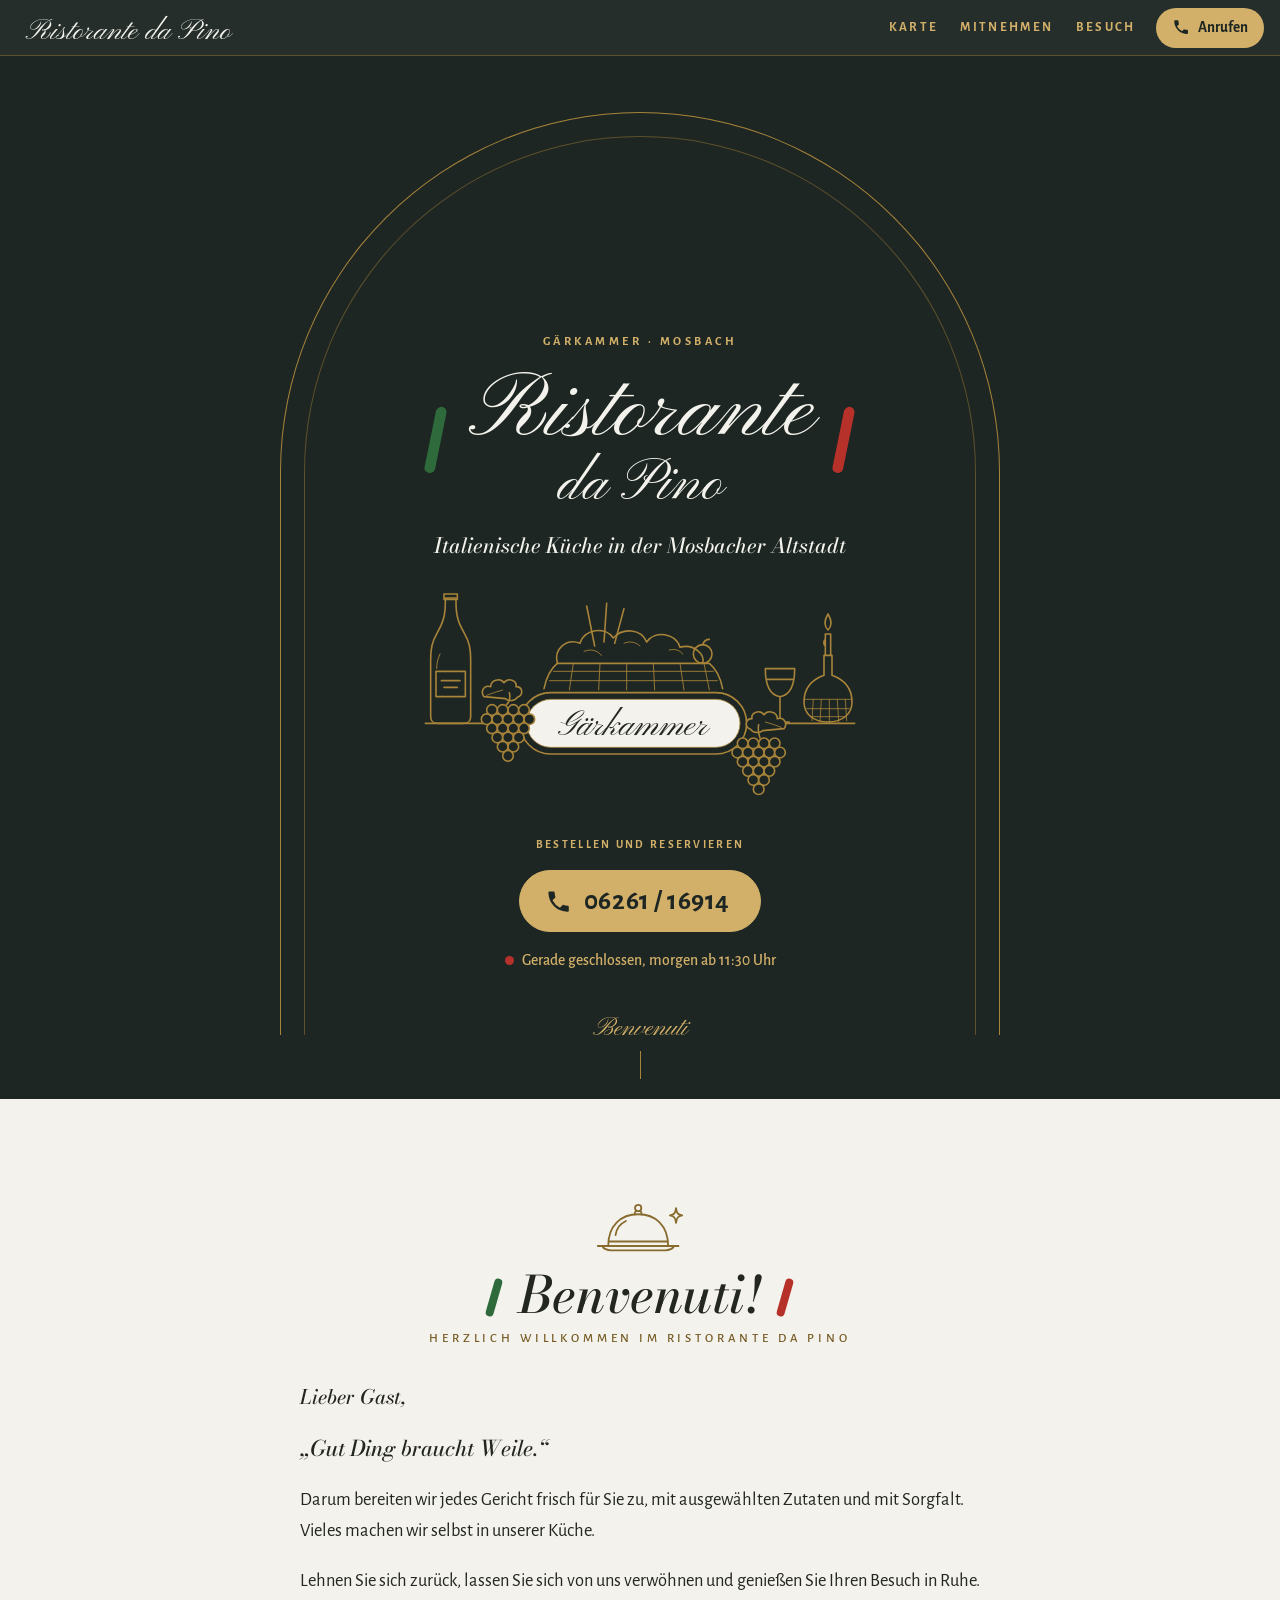
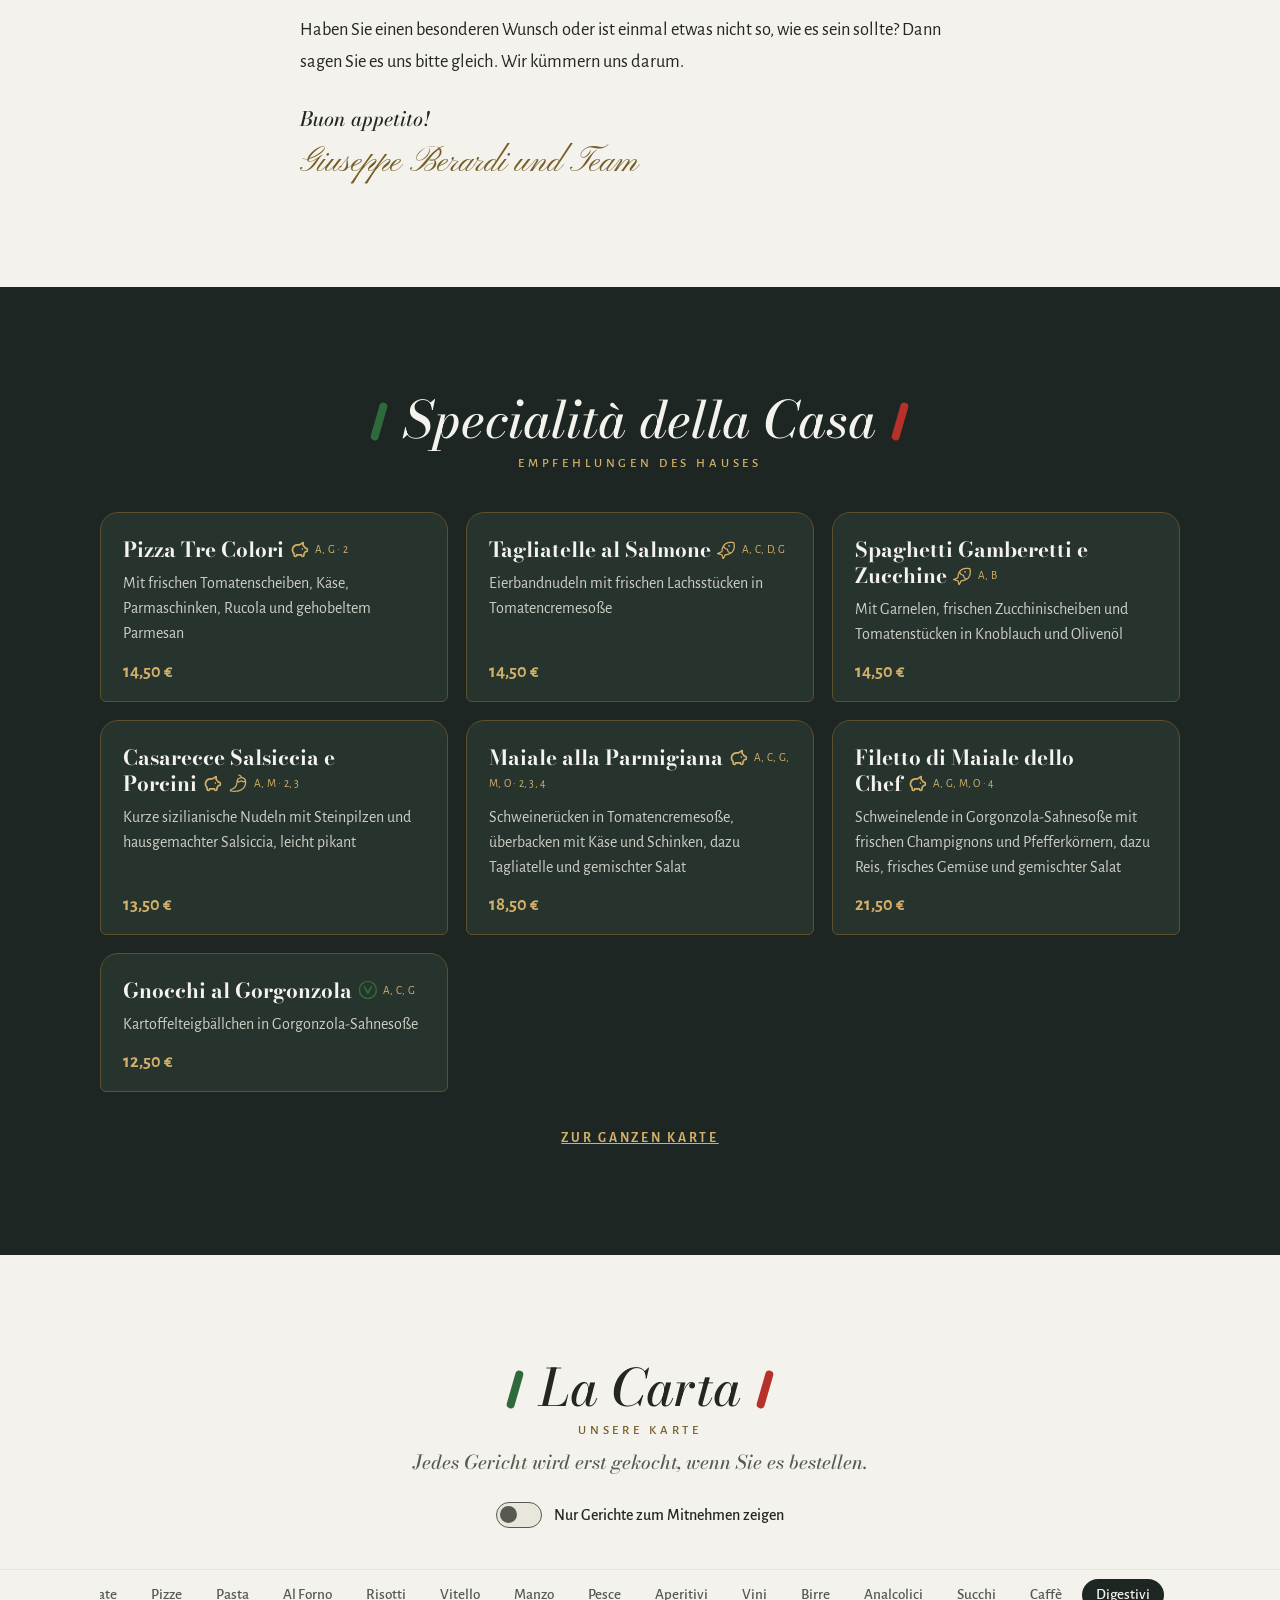
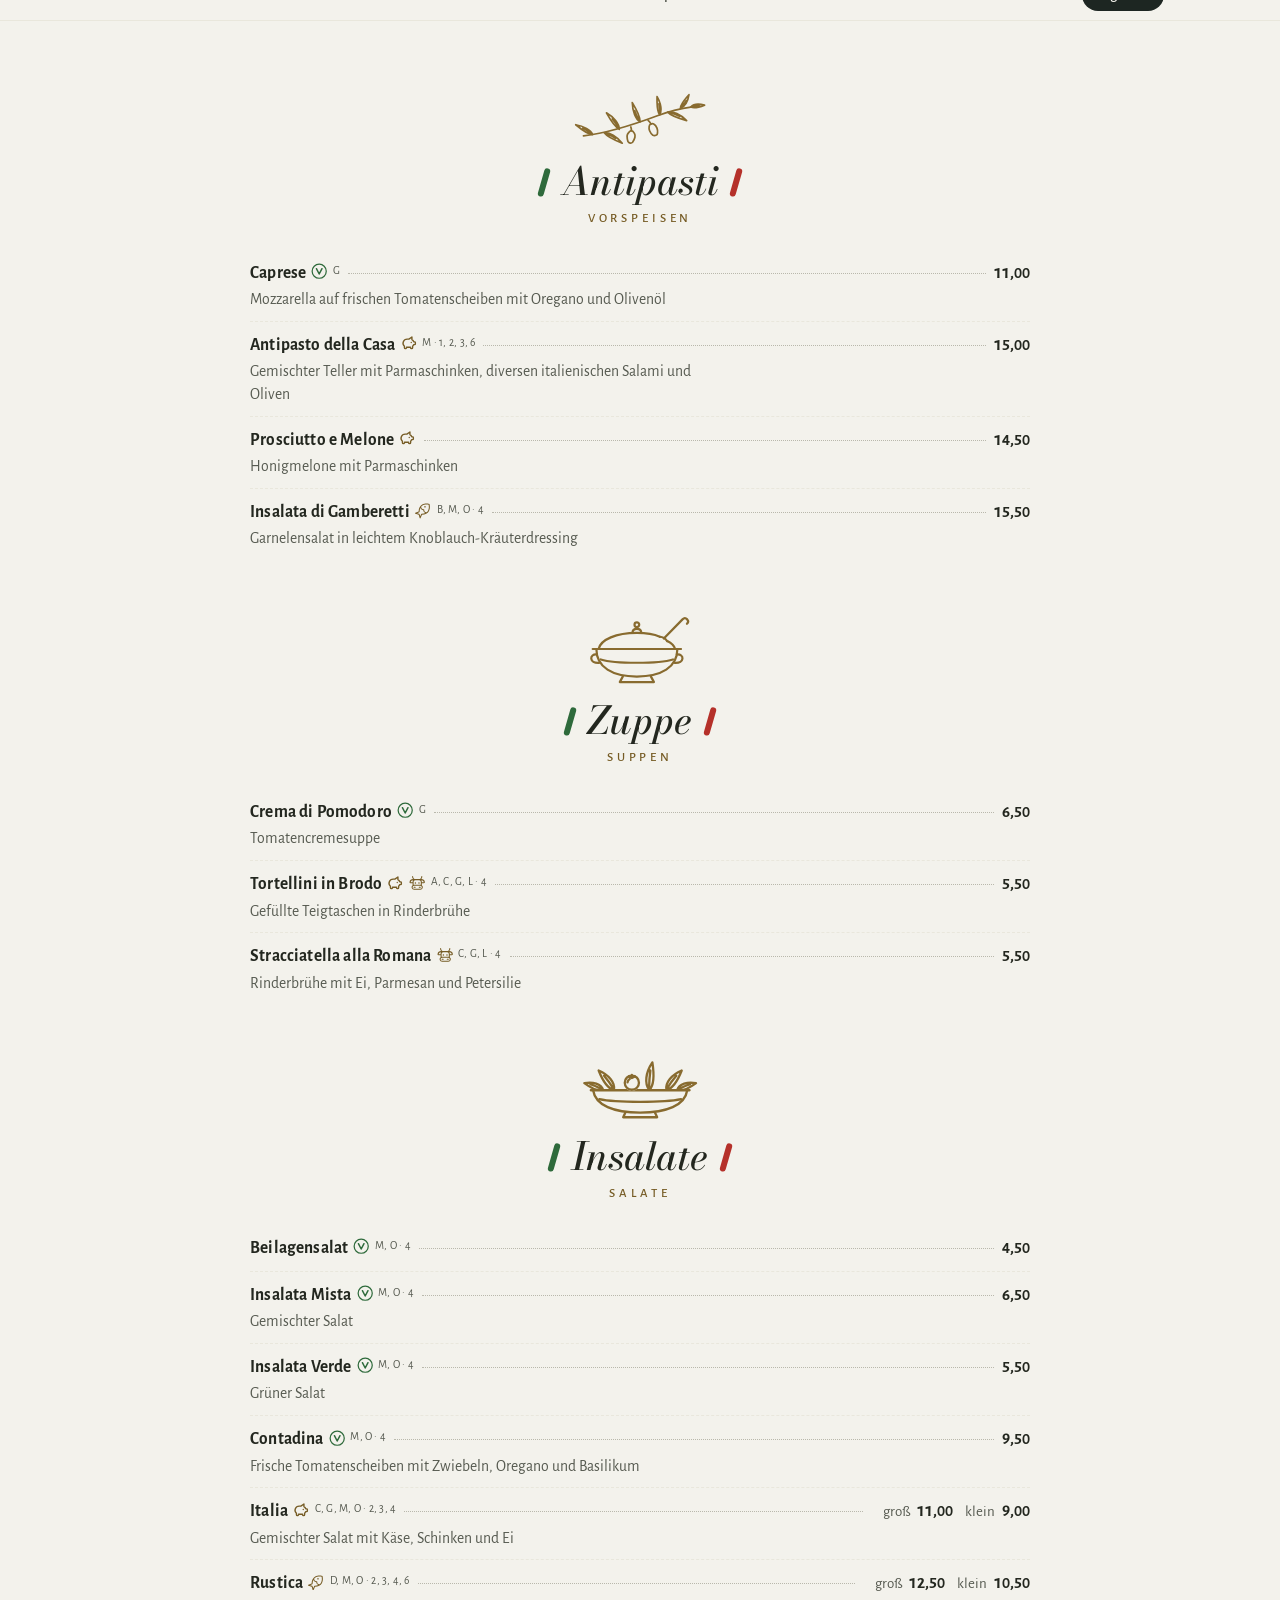
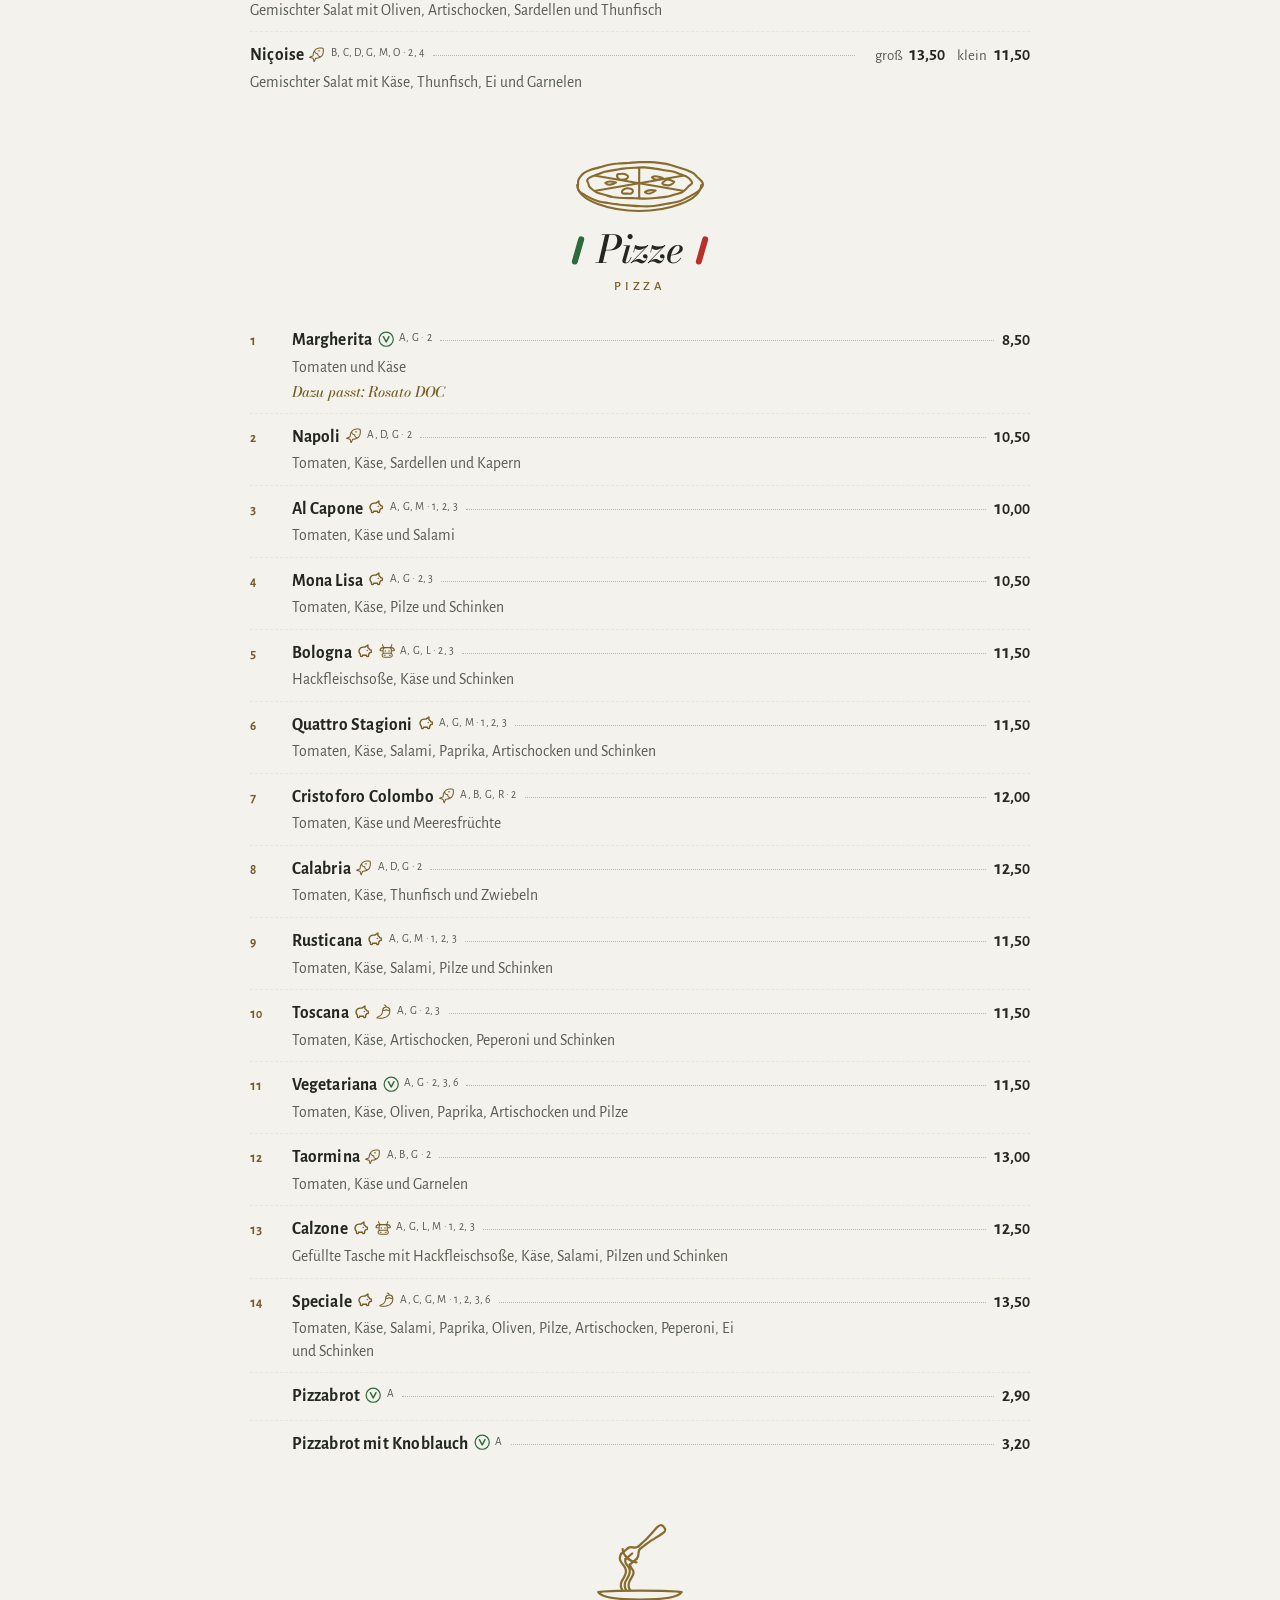
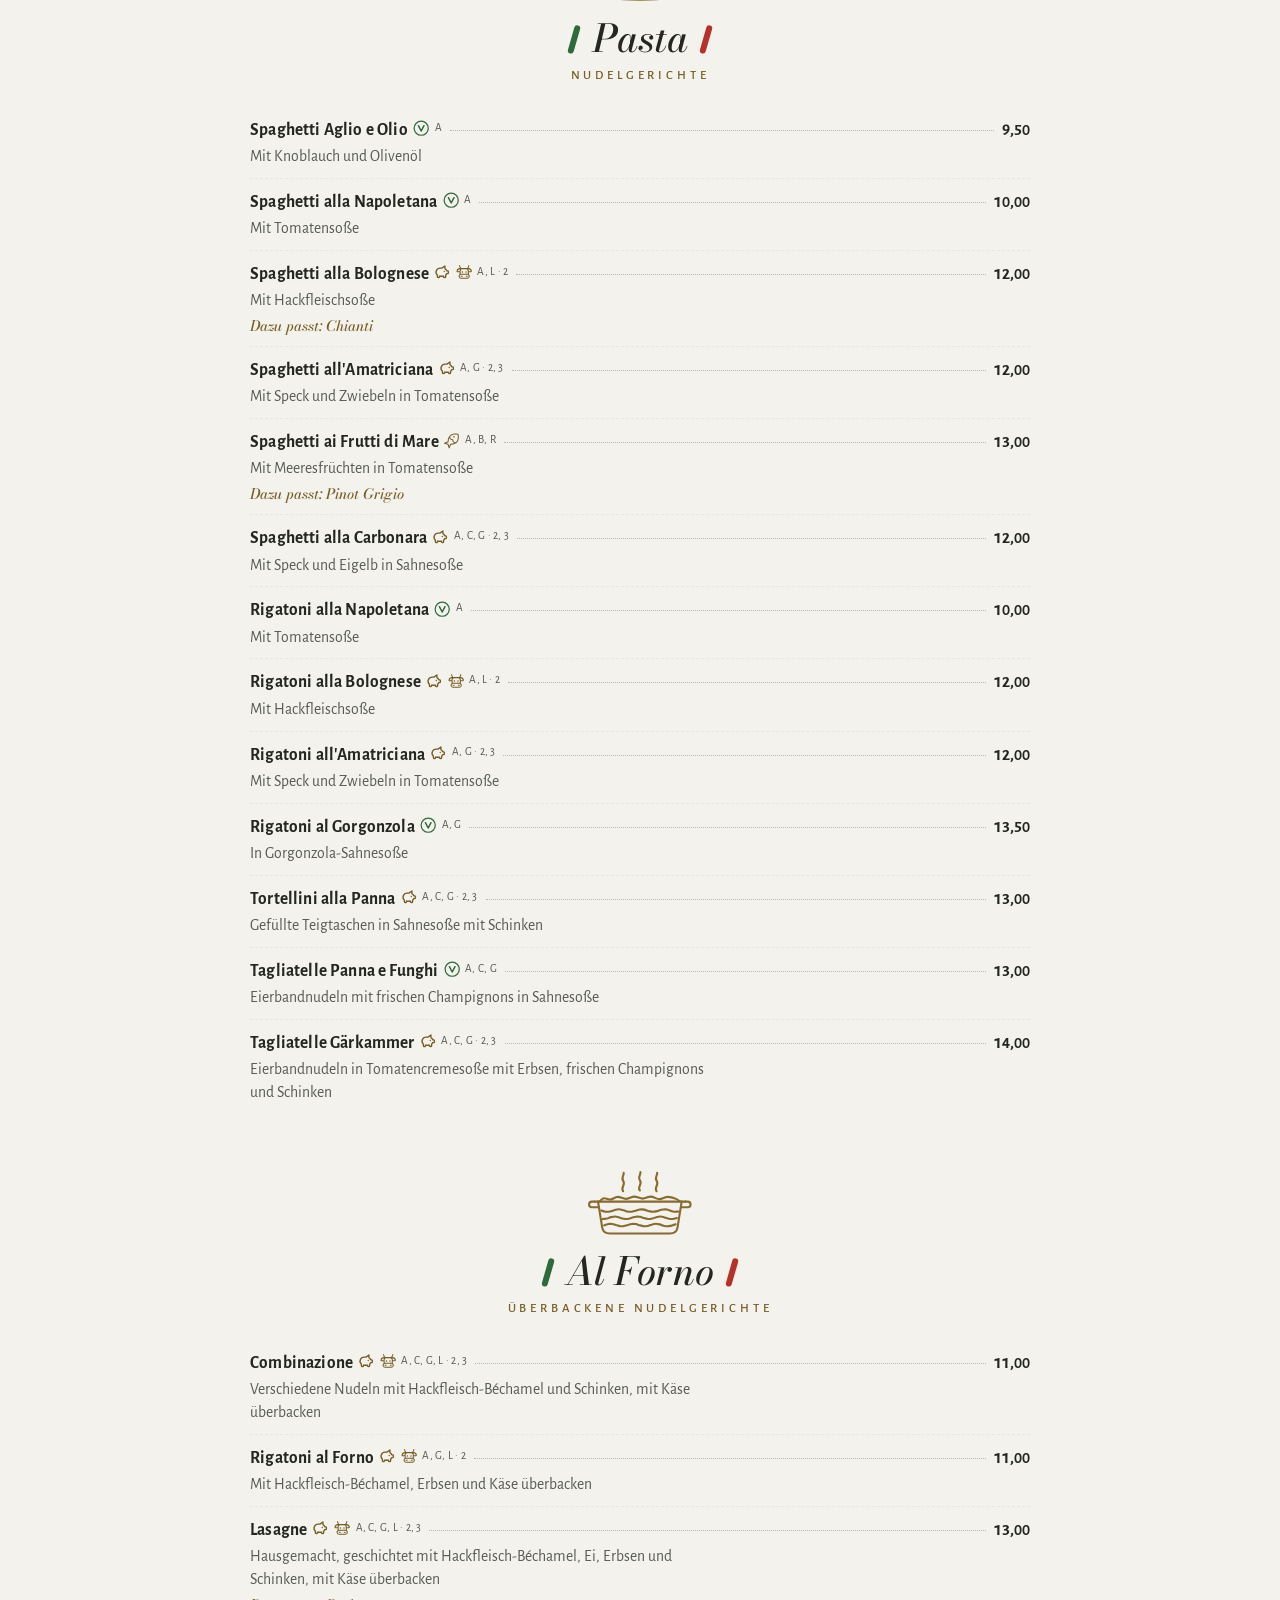
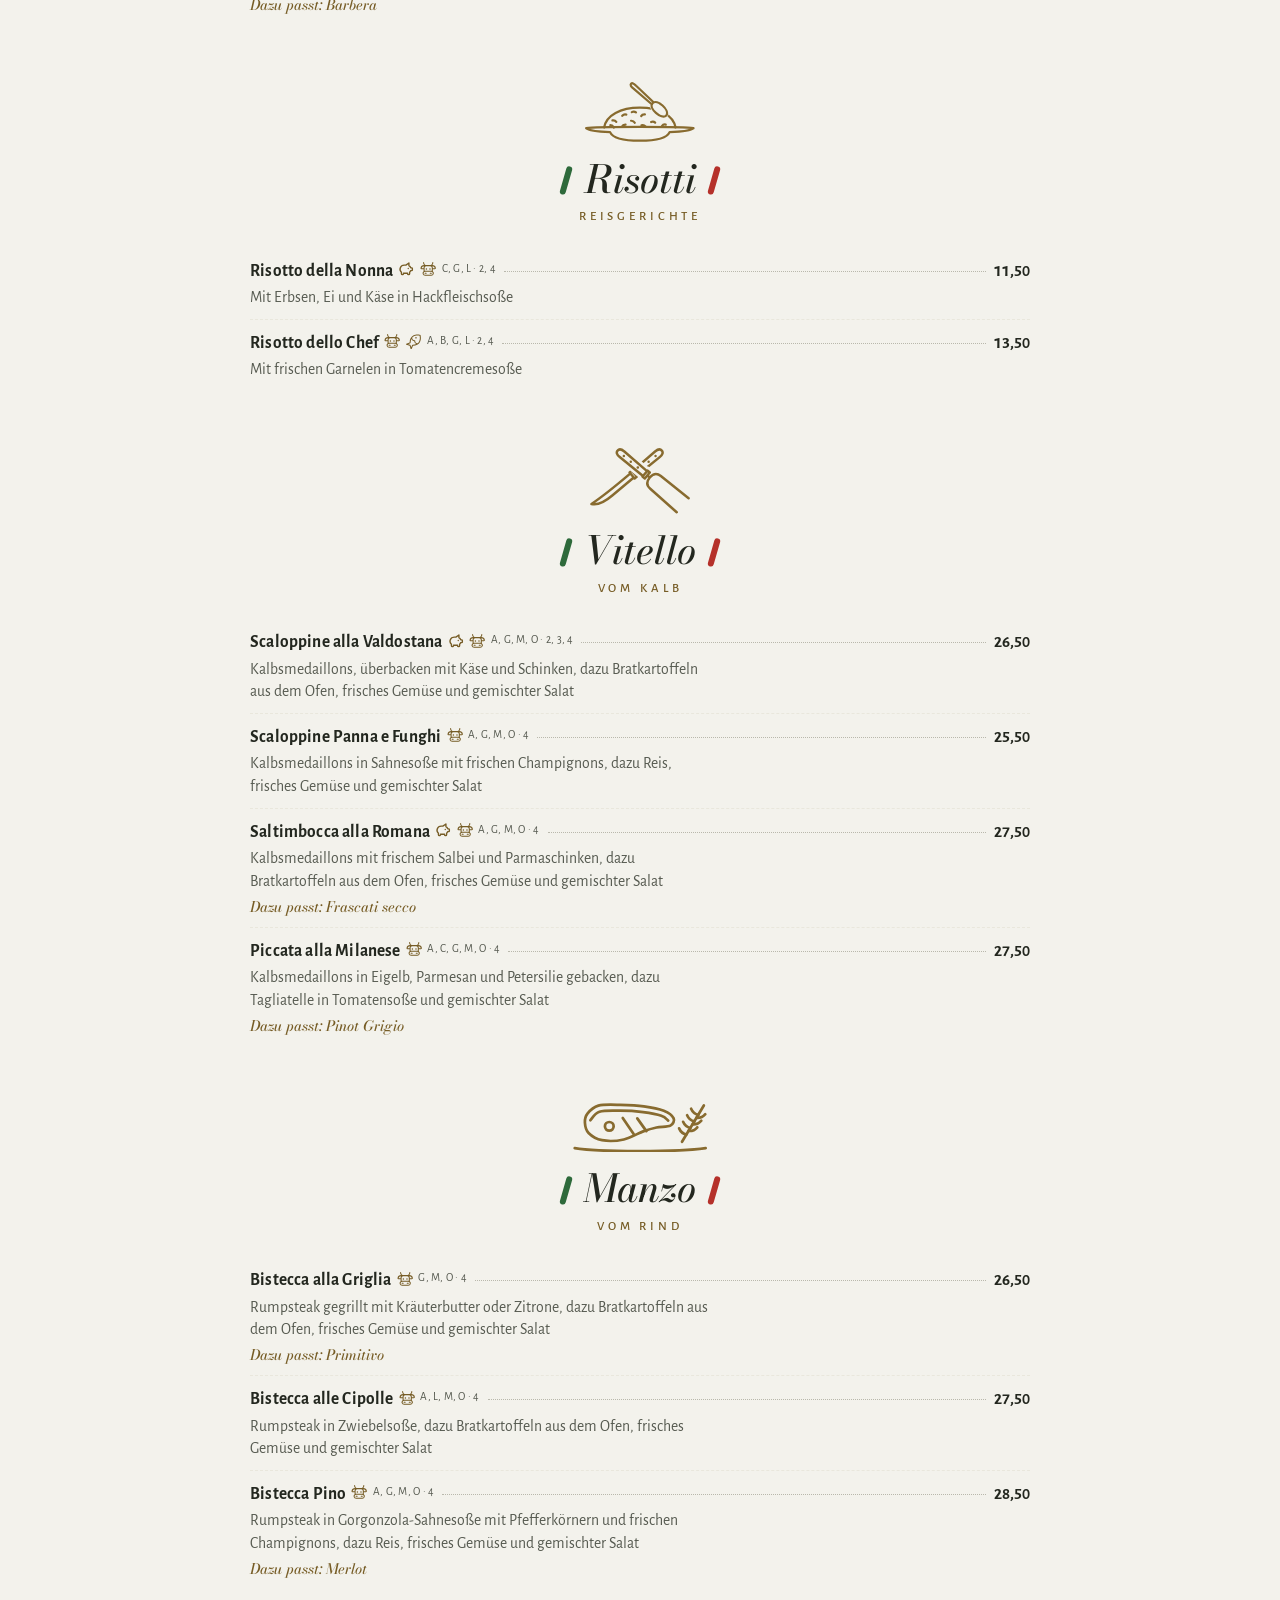
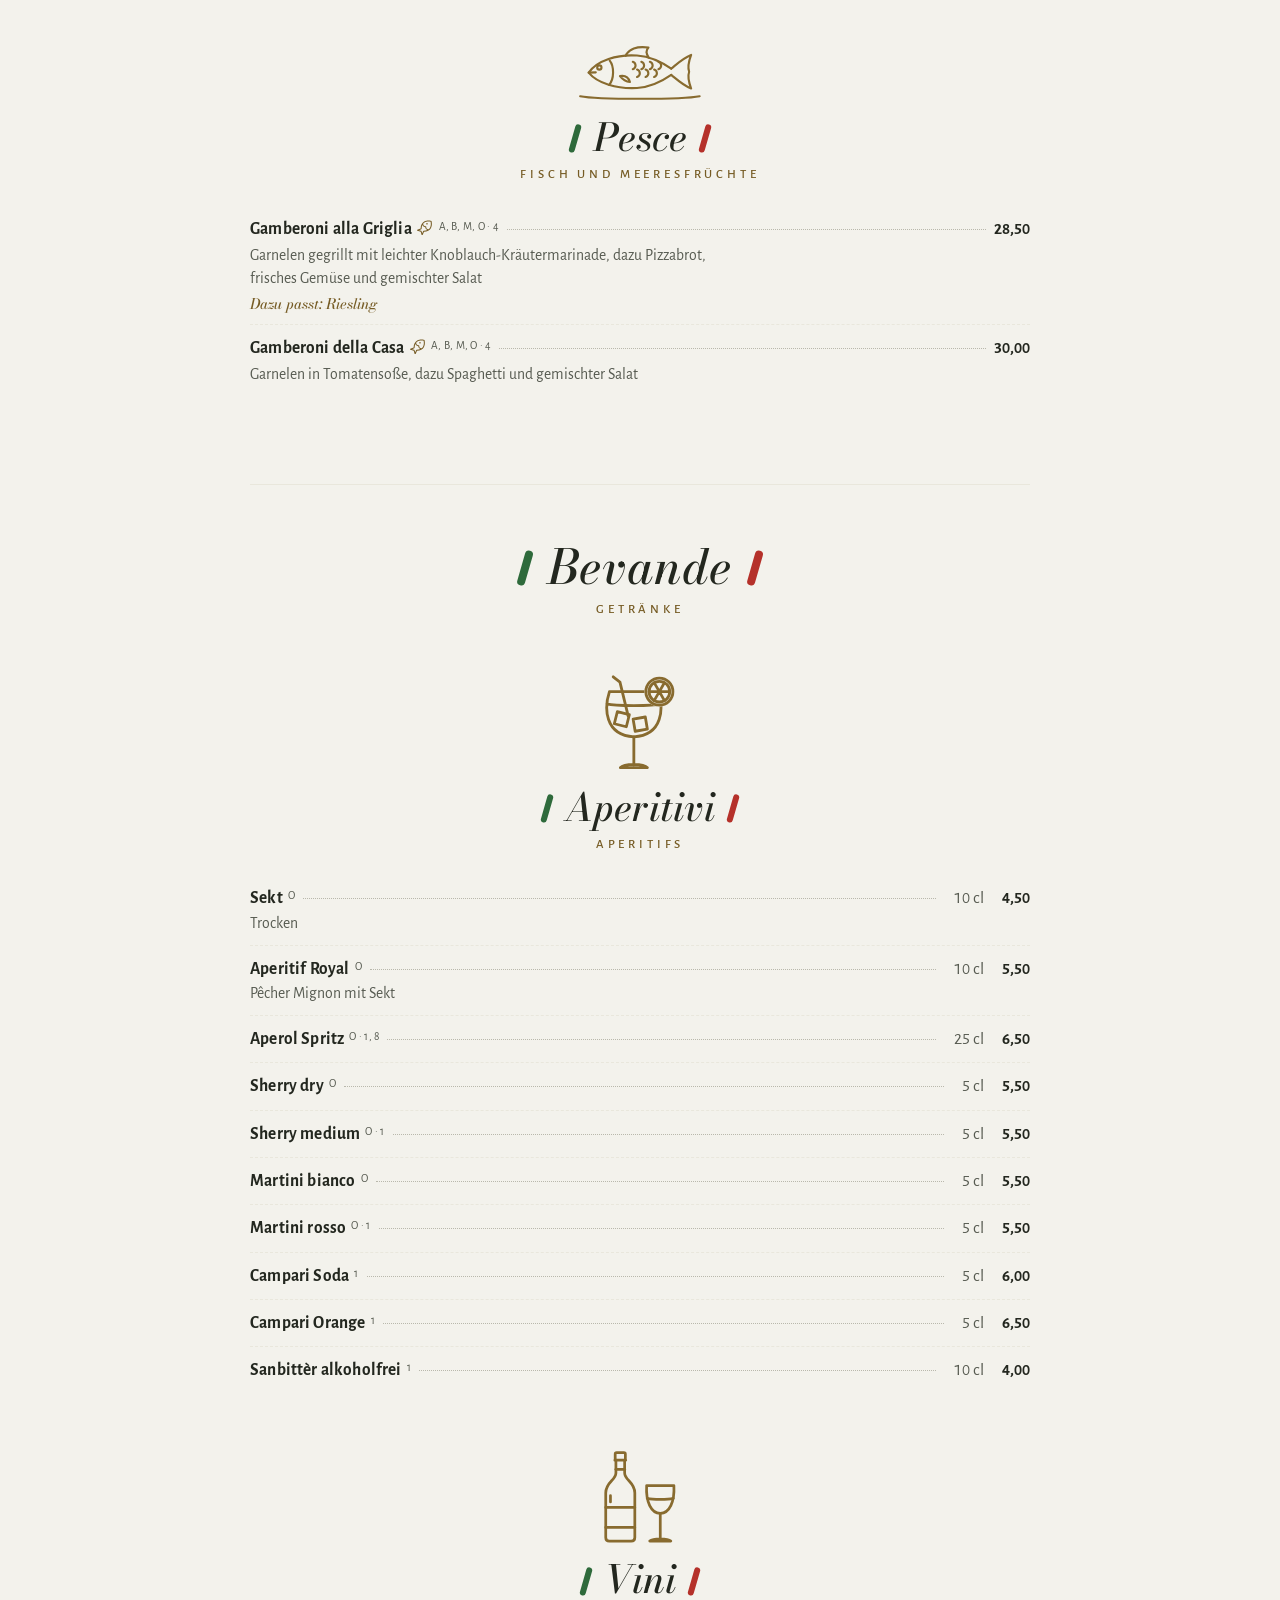
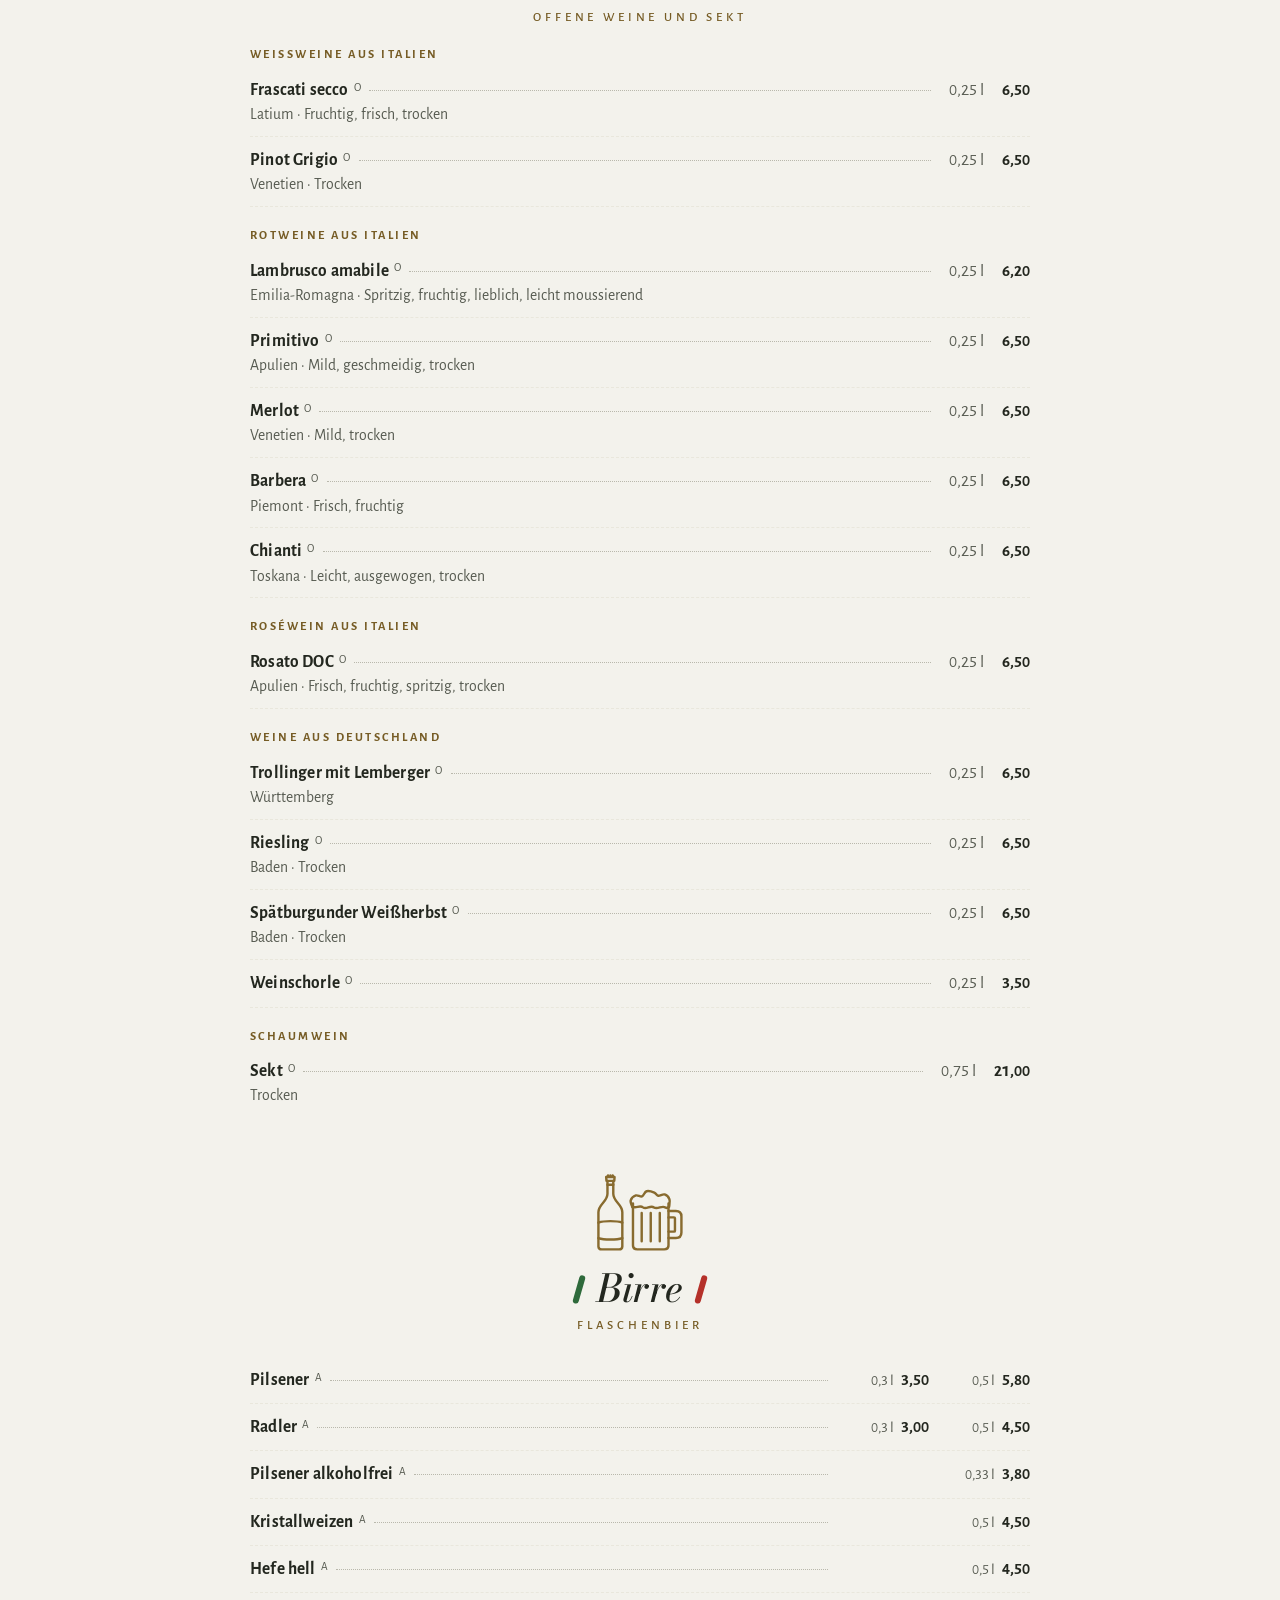
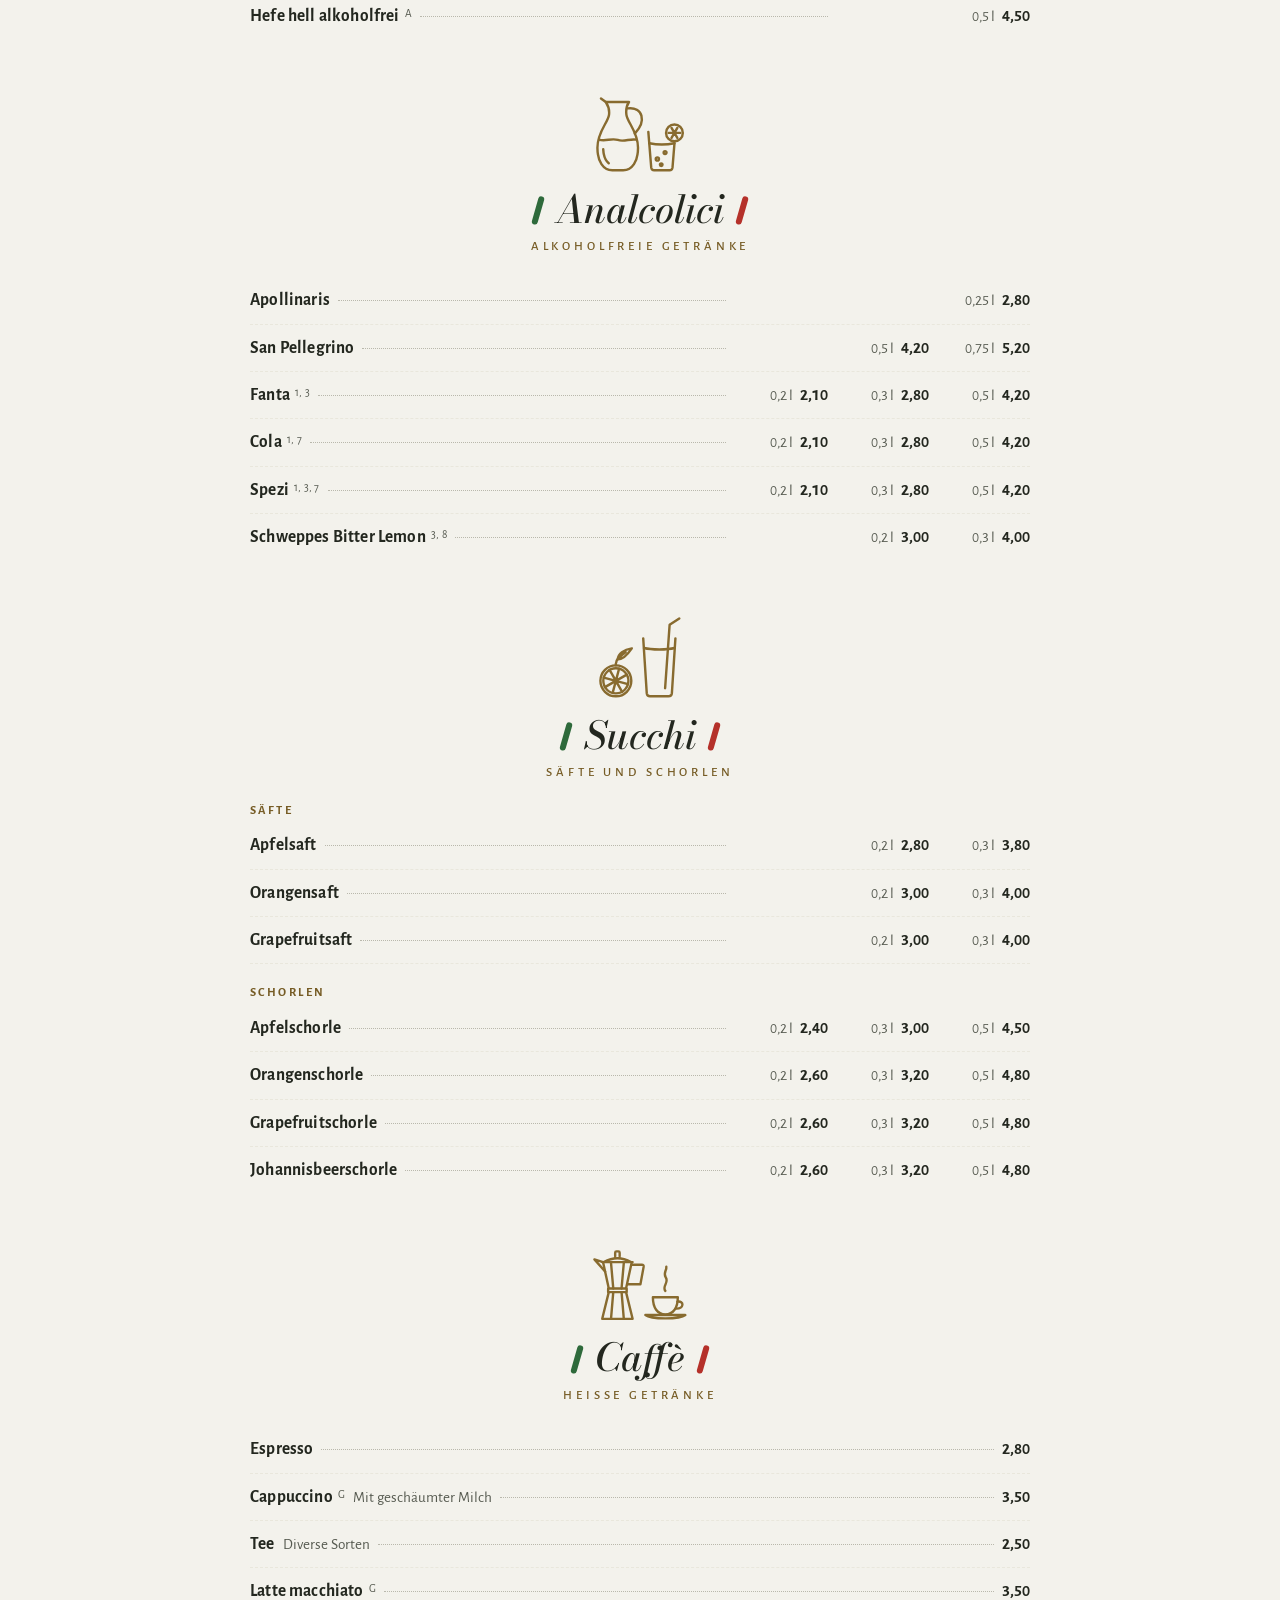
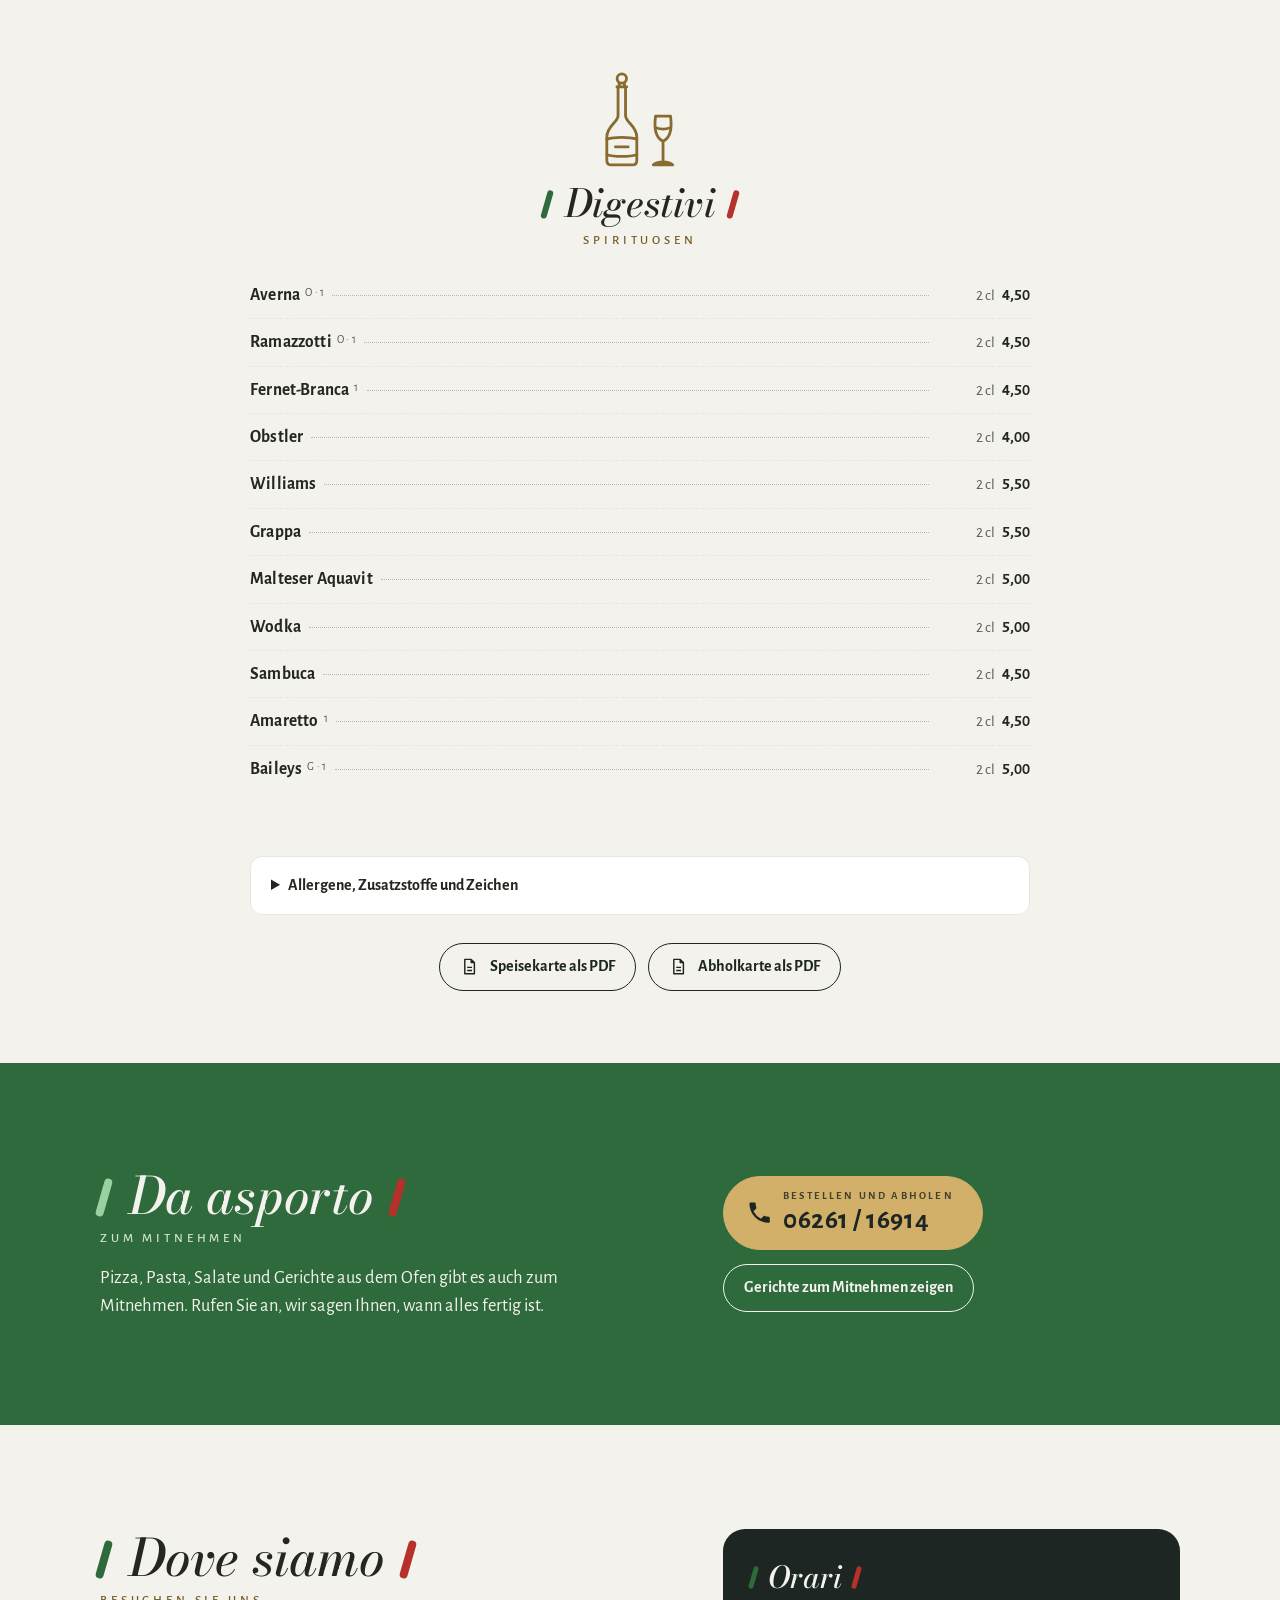
==== commit 5eea1be0: "Neue Begrüßung und Speisekarte für doppelseitigen Druck" ====
--- a/index.html
+++ b/index.html
@@ -1,4 +1,4 @@
-<!doctype html><html lang="de"><head><meta charset="utf-8"><meta name="viewport" content="width=device-width, initial-scale=1, viewport-fit=cover"><title>Ristorante da Pino · Italienische Küche in Mosbach</title><meta name="description" content="Pizza, Pasta, Kalb, Rind und Fisch in der Gärkammer, Hauptstraße 12 in Mosbach. Reservieren und bestellen unter 06261 / 16914."><meta name="robots" content="noindex, nofollow"><meta name="theme-color" content="#1d2622"><link rel="canonical" href="https://pino.orqista.de/"><link rel="icon" type="image/png" sizes="32x32" href="favicon-32.png"><link rel="apple-touch-icon" href="apple-touch-icon.png"><meta property="og:type" content="restaurant.restaurant"><meta property="og:locale" content="de_DE"><meta property="og:title" content="Ristorante da Pino · Italienische Küche in Mosbach"><meta property="og:description" content="Pizza, Pasta, Kalb, Rind und Fisch in der Gärkammer, Hauptstraße 12 in Mosbach. Reservieren und bestellen unter 06261 / 16914."><meta property="og:url" content="https://pino.orqista.de/"><meta property="og:image" content="https://pino.orqista.de/og-image.png"><meta property="og:image:width" content="1200"><meta property="og:image:height" content="630"><meta name="twitter:card" content="summary_large_image"><link rel="preload" href="fonts/PinyonScript-Regular.ttf" as="font" type="font/ttf" crossorigin><link rel="stylesheet" href="site.css?v=c975b4ec6c"><script type="application/ld+json">{
+<!doctype html><html lang="de"><head><meta charset="utf-8"><meta name="viewport" content="width=device-width, initial-scale=1, viewport-fit=cover"><title>Ristorante da Pino · Italienische Küche in Mosbach</title><meta name="description" content="Pizza, Pasta, Kalb, Rind und Fisch in der Gärkammer, Hauptstraße 12 in Mosbach. Reservieren und bestellen unter 06261 / 16914."><meta name="robots" content="noindex, nofollow"><meta name="theme-color" content="#1d2622"><link rel="canonical" href="https://pino.orqista.de/"><link rel="icon" type="image/png" sizes="32x32" href="favicon-32.png"><link rel="apple-touch-icon" href="apple-touch-icon.png"><meta property="og:type" content="restaurant.restaurant"><meta property="og:locale" content="de_DE"><meta property="og:title" content="Ristorante da Pino · Italienische Küche in Mosbach"><meta property="og:description" content="Pizza, Pasta, Kalb, Rind und Fisch in der Gärkammer, Hauptstraße 12 in Mosbach. Reservieren und bestellen unter 06261 / 16914."><meta property="og:url" content="https://pino.orqista.de/"><meta property="og:image" content="https://pino.orqista.de/og-image.png"><meta property="og:image:width" content="1200"><meta property="og:image:height" content="630"><meta name="twitter:card" content="summary_large_image"><link rel="preload" href="fonts/PinyonScript-Regular.ttf" as="font" type="font/ttf" crossorigin><link rel="stylesheet" href="site.css?v=06f6d544d2"><script type="application/ld+json">{
  "@context": "https://schema.org",
  "@type": "Restaurant",
  "name": "Ristorante da Pino · Gärkammer",
@@ -90,4 +90,4 @@
    "closes": "22:00"
   }
  ]
-}</script></head><body><div class="topbar"><a class="mark" href="#top">Ristorante da Pino</a><nav aria-label="Hauptmenü"><a href="#karte">Karte</a><a href="#mitnehmen">Mitnehmen</a><a href="#besuch">Besuch</a></nav><a class="call" href="tel:+49626116914" aria-label="Anrufen: 06261 / 16914"><svg class="ico" viewBox="0 0 24 24" aria-hidden="true"><path fill="currentColor" d="M6.6 10.8a15.1 15.1 0 0 0 6.6 6.6l2.2-2.2c.3-.3.7-.4 1-.2 1.1.4 2.3.6 3.6.6.6 0 1 .4 1 1V20c0 .6-.4 1-1 1A17 17 0 0 1 3 4c0-.6.4-1 1-1h3.5c.6 0 1 .4 1 1 0 1.3.2 2.5.6 3.6.1.3 0 .7-.2 1Z"/></svg><span>Anrufen</span></a></div><header class="hero" id="top"><div class="vault"><span class="arch" aria-hidden="true"></span><div class="vault-in"><p class="eyebrow">Gärkammer · Mosbach</p><div class="wordmark"><svg class="brush" viewBox="0 0 30 80" aria-hidden="true"><path fill="#2e6a3b" d="M22 2c4 1 6 4 5 8L14 74c-1 4-6 6-9 4-3-1-4-4-3-7L15 7c1-3 4-5 7-5Z"/></svg><h1>Ristorante<span>da Pino</span></h1><svg class="brush" viewBox="0 0 30 80" aria-hidden="true"><path fill="#b5312a" d="M22 2c4 1 6 4 5 8L14 74c-1 4-6 6-9 4-3-1-4-4-3-7L15 7c1-3 4-5 7-5Z"/></svg></div><p class="tagline">Italienische Küche in der Mosbacher Altstadt</p><svg class="emblem" xmlns="http://www.w3.org/2000/svg" viewBox="0 0 660 330" role="img" aria-label="Gärkammer"><g fill="none" stroke="#a8843a" stroke-width="2.4" stroke-linecap="round" stroke-linejoin="round"><path d="M8 206H652"/><path d="M38 18h16v6c0 22 4 32 12 46 8 14 10 24 10 40v86c0 6-4 10-10 10H26c-6 0-10-4-10-10v-86c0-16 2-26 10-40 8-14 12-24 12-46Z"/><path d="M36 12h20v8H36ZM24 128h44v38H24ZM32 142h28M36 152h20"/><path d="M30 102c-4 8-5 16-5 22" stroke-width="1.4"/><path d="M262 90 250 30M276 84l4-58M292 86l14-52"/><path d="M186 154c4-20 10-30 20-38h228c10 8 16 18 20 38"/><path d="M200 128h240M194 142h252M230 116l-6 40M270 116l-2 40M310 116v40M350 116l2 40M390 116l6 40M426 116l8 40" stroke-width="1.3"/><path d="M206 116c-6-22 14-38 34-30 6-22 38-26 50-8 14-16 42-14 50 6 12-18 44-14 50 8 20-6 38 10 34 24"/><path d="M246 98c10-4 20-2 26 6M306 86c8-4 18-2 24 4M374 96c8-2 16 0 20 6" stroke-width="1.3"/><circle cx="424" cy="102" r="14"/><path d="M424 88c2-6 6-8 10-8"/><rect x="150" y="160" width="340" height="92" rx="46" fill="#1d2622"/><rect x="160" y="170" width="320" height="72" rx="36" fill="#f3f2ec" stroke-width="1.2"/><path d="M518 124h44c0 28-9 40-22 42-13-2-22-14-22-42ZM521 140h38M540 166v36M526 204h28"/><path d="M606 104h12v30c22 8 30 22 30 40 0 18-14 30-36 30s-36-12-36-30c0-18 8-32 30-40Z"/><path d="M577 170h70M580 184h64M586 196h52M590 170l-2 32M602 170l-2 34M614 170v34M626 170l2 34M638 170l2 32" stroke-width="1.2"/><path d="M608 104V72h8v32M608 80c-3 2-3 8 0 10"/><path d="M612 66c-6-6-6-14 0-24 6 10 6 18 0 24Z"/><g transform="translate(96 166) scale(1 1)"><path d="M0 0c-6-8 0-18 10-15 0-10 14-14 20-6 6-8 20-4 18 6 10 0 12 12 2 16-4 6-14 6-18 2Z" fill="#1d2622"/><path d="M4-2c8-3 16-6 24-8" stroke-width="1.3"/></g><circle cx="108.0" cy="186.0" r="8" fill="#1d2622"/><circle cx="124.0" cy="186.0" r="8" fill="#1d2622"/><circle cx="140.0" cy="186.0" r="8" fill="#1d2622"/><circle cx="156.0" cy="186.0" r="8" fill="#1d2622"/><circle cx="100.0" cy="199.8" r="8" fill="#1d2622"/><circle cx="116.0" cy="199.8" r="8" fill="#1d2622"/><circle cx="132.0" cy="199.8" r="8" fill="#1d2622"/><circle cx="148.0" cy="199.8" r="8" fill="#1d2622"/><circle cx="164.0" cy="199.8" r="8" fill="#1d2622"/><circle cx="108.0" cy="213.5" r="8" fill="#1d2622"/><circle cx="124.0" cy="213.5" r="8" fill="#1d2622"/><circle cx="140.0" cy="213.5" r="8" fill="#1d2622"/><circle cx="156.0" cy="213.5" r="8" fill="#1d2622"/><circle cx="116.0" cy="227.3" r="8" fill="#1d2622"/><circle cx="132.0" cy="227.3" r="8" fill="#1d2622"/><circle cx="148.0" cy="227.3" r="8" fill="#1d2622"/><circle cx="124.0" cy="241.0" r="8" fill="#1d2622"/><circle cx="140.0" cy="241.0" r="8" fill="#1d2622"/><circle cx="132.0" cy="254.8" r="8" fill="#1d2622"/><path d="M134 160c2 8 0 14-4 18"/><g transform="translate(546 214) scale(-1 1)"><path d="M0 0c-6-8 0-18 10-15 0-10 14-14 20-6 6-8 20-4 18 6 10 0 12 12 2 16-4 6-14 6-18 2Z" fill="#1d2622"/><path d="M4-2c8-3 16-6 24-8" stroke-width="1.3"/></g><circle cx="484.0" cy="236.0" r="8" fill="#1d2622"/><circle cx="500.0" cy="236.0" r="8" fill="#1d2622"/><circle cx="516.0" cy="236.0" r="8" fill="#1d2622"/><circle cx="532.0" cy="236.0" r="8" fill="#1d2622"/><circle cx="476.0" cy="249.8" r="8" fill="#1d2622"/><circle cx="492.0" cy="249.8" r="8" fill="#1d2622"/><circle cx="508.0" cy="249.8" r="8" fill="#1d2622"/><circle cx="524.0" cy="249.8" r="8" fill="#1d2622"/><circle cx="540.0" cy="249.8" r="8" fill="#1d2622"/><circle cx="484.0" cy="263.5" r="8" fill="#1d2622"/><circle cx="500.0" cy="263.5" r="8" fill="#1d2622"/><circle cx="516.0" cy="263.5" r="8" fill="#1d2622"/><circle cx="532.0" cy="263.5" r="8" fill="#1d2622"/><circle cx="492.0" cy="277.3" r="8" fill="#1d2622"/><circle cx="508.0" cy="277.3" r="8" fill="#1d2622"/><circle cx="524.0" cy="277.3" r="8" fill="#1d2622"/><circle cx="500.0" cy="291.0" r="8" fill="#1d2622"/><circle cx="516.0" cy="291.0" r="8" fill="#1d2622"/><circle cx="508.0" cy="304.8" r="8" fill="#1d2622"/><path d="M508 208c-2 8 0 14 2 20"/></g><text x="320" y="223" text-anchor="middle" font-family="'Pinyon Script', 'Snell Roundhand', cursive" font-size="54" fill="#23271f">Gärkammer</text></svg><p class="cta-label">Bestellen und reservieren</p><a class="btn big cta" href="tel:+49626116914"><svg class="ico" viewBox="0 0 24 24" aria-hidden="true"><path fill="currentColor" d="M6.6 10.8a15.1 15.1 0 0 0 6.6 6.6l2.2-2.2c.3-.3.7-.4 1-.2 1.1.4 2.3.6 3.6.6.6 0 1 .4 1 1V20c0 .6-.4 1-1 1A17 17 0 0 1 3 4c0-.6.4-1 1-1h3.5c.6 0 1 .4 1 1 0 1.3.2 2.5.6 3.6.1.3 0 .7-.2 1Z"/></svg><span>06261 / 16914</span></a><p class="status" data-status hidden></p></div></div><p class="scroll"><a href="#willkommen">Benvenuti</a></p></header><main><section class="band paper welcome" id="willkommen" aria-labelledby="h-welcome"><div class="wrap narrow"><svg class="illu" aria-hidden="true" style="--s:0.747" xmlns="http://www.w3.org/2000/svg" viewBox="25.5 15.3 72 40.2" fill="none" stroke="currentColor" stroke-width="1.5" stroke-linecap="round" stroke-linejoin="round"><path d="M27 50.5H93M30.5 50.5Q32.5 54 38 54H82Q87.5 54 89.5 50.5"/><path d="M35.5 50.5C35.5 33.5 46 24.5 60 24.5C74 24.5 84.5 33.5 84.5 50.5"/><path d="M36 46.8H84"/><path d="M57.2 24.6Q57.2 22.2 58.4 21.6M62.8 24.6Q62.8 22.2 61.6 21.6M57.4 19.4A2.6 2.6 0 1 0 62.6 19.4A2.6 2.6 0 1 0 57.4 19.4Z"/><path d="M41.5 41.5C42.2 36.2 45.3 32.2 50 30"/><path d="M91 19.5C91.6 23.6 92.4 24.9 96 25.5C92.4 26.1 91.6 27.4 91 31.5C90.4 27.4 89.6 26.1 86 25.5C89.6 24.9 90.4 23.6 91 19.5Z"/></svg><h2 id="h-welcome">Benvenuti in der Gärkammer</h2><p class="sub">Schön, dass Sie da sind.</p><div class="letter"><p class="lead">Nehmen Sie Platz und rücken Sie die Stühle ruhig näher zusammen.</p><p>Bei uns wird gegessen wie in Italien: in Ruhe, mit Appetit und am liebsten in Gesellschaft. Ein Glas Wein zum Anfang, und das Anstoßen ist schon das halbe Gespräch.</p><p>Dann Pizza oder Pasta, Kalb, Rind oder Garnelen, und irgendwann wandert eine Gabel über den Tisch, weil nebenan etwas besser aussieht.</p><p>Draußen geht Mosbach seinen Gang, hier drinnen bestimmen Sie das Tempo. Fühlen Sie sich wie zu Hause. Gekocht wird heute bei uns.</p><p class="closing">Buon appetito!</p><p class="signature">Giuseppe „Pino“ Berardi und Team</p></div></div></section><section class="band cellar specials" id="empfehlungen" aria-labelledby="h-specials"><div class="wrap"><h2 id="h-specials">Specialità della Casa</h2><p class="sub">Empfehlungen des Hauses</p><ul class="special-grid"><li><h3>Pizza Tre <span class="nowrap">Colori<svg class="mark animal" role="img" aria-label="Schwein" xmlns="http://www.w3.org/2000/svg" viewBox="0 0 24 24" fill="none" stroke="currentColor" stroke-width="2" stroke-linecap="round" stroke-linejoin="round"><path d="M15 11v.01"/><path d="M16 3l0 3.803a6.019 6.019 0 0 1 2.658 3.197h1.341a1 1 0 0 1 1 1v2a1 1 0 0 1 -1 1h-1.342a6.008 6.008 0 0 1 -1.658 2.473v2.027a1.5 1.5 0 0 1 -3 0v-.583a6.04 6.04 0 0 1 -1 .083h-4a6.04 6.04 0 0 1 -1 -.083v.583a1.5 1.5 0 0 1 -3 0v-2l0 -.027a6 6 0 0 1 4 -10.473h2.5l4.5 -3z"/></svg><span class="codes">A, G · 2</span></span></h3><p>Mit frischen Tomatenscheiben, Käse, Parmaschinken, Rucola und gehobeltem Parmesan</p><p class="price">14,50 €</p></li><li><h3>Tagliatelle al <span class="nowrap">Salmone<svg class="mark animal" role="img" aria-label="Fisch und Meeresfrüchte" xmlns="http://www.w3.org/2000/svg" viewBox="0 0 256 256" fill="currentColor"><path d="M168,76a12,12,0,1,1-12-12A12,12,0,0,1,168,76Zm48.72,67.64c-19.37,34.9-55.44,53.76-107.24,56.1l-22,51.41A8,8,0,0,1,80.1,256l-.51,0a8,8,0,0,1-7.19-5.78L57.6,198.39,5.8,183.56a8,8,0,0,1-1-15.05l51.41-22c2.35-51.78,21.21-87.84,56.09-107.22,24.75-13.74,52.74-15.84,71.88-15.18,18.64.64,36,4.27,38.86,6a8,8,0,0,1,2.83,2.83c1.69,2.85,5.33,20.21,6,38.85C232.55,90.89,230.46,118.89,216.72,143.64Zm-55.18,29a52.11,52.11,0,0,1-33.4-44.78A52.09,52.09,0,0,1,83.37,94.47q-10.45,23.79-11.3,57.59a8,8,0,0,1-4.85,7.17L31.83,174.37l34.45,9.86a8,8,0,0,1,5.49,5.5l9.84,34.44,15.16-35.4a8,8,0,0,1,7.17-4.84Q137.71,183.12,161.54,172.64ZM212.42,43.57c-14.15-3-64.1-11-100.3,14.75a81.21,81.21,0,0,0-16,15.07,36,36,0,0,0,39.35,38.44,8,8,0,0,1,8.73,8.73,36,36,0,0,0,38.47,39.34,80.81,80.81,0,0,0,15-16C223.42,107.73,215.42,57.74,212.42,43.57Z"/></svg><span class="codes">A, C, D, G</span></span></h3><p>Eierbandnudeln mit frischen Lachsstücken in Tomatencremesoße</p><p class="price">14,50 €</p></li><li><h3>Spaghetti Gamberetti e <span class="nowrap">Zucchine<svg class="mark animal" role="img" aria-label="Fisch und Meeresfrüchte" xmlns="http://www.w3.org/2000/svg" viewBox="0 0 256 256" fill="currentColor"><path d="M168,76a12,12,0,1,1-12-12A12,12,0,0,1,168,76Zm48.72,67.64c-19.37,34.9-55.44,53.76-107.24,56.1l-22,51.41A8,8,0,0,1,80.1,256l-.51,0a8,8,0,0,1-7.19-5.78L57.6,198.39,5.8,183.56a8,8,0,0,1-1-15.05l51.41-22c2.35-51.78,21.21-87.84,56.09-107.22,24.75-13.74,52.74-15.84,71.88-15.18,18.64.64,36,4.27,38.86,6a8,8,0,0,1,2.83,2.83c1.69,2.85,5.33,20.21,6,38.85C232.55,90.89,230.46,118.89,216.72,143.64Zm-55.18,29a52.11,52.11,0,0,1-33.4-44.78A52.09,52.09,0,0,1,83.37,94.47q-10.45,23.79-11.3,57.59a8,8,0,0,1-4.85,7.17L31.83,174.37l34.45,9.86a8,8,0,0,1,5.49,5.5l9.84,34.44,15.16-35.4a8,8,0,0,1,7.17-4.84Q137.71,183.12,161.54,172.64ZM212.42,43.57c-14.15-3-64.1-11-100.3,14.75a81.21,81.21,0,0,0-16,15.07,36,36,0,0,0,39.35,38.44,8,8,0,0,1,8.73,8.73,36,36,0,0,0,38.47,39.34,80.81,80.81,0,0,0,15-16C223.42,107.73,215.42,57.74,212.42,43.57Z"/></svg><span class="codes">A, B</span></span></h3><p>Mit Garnelen, frischen Zucchinischeiben und Tomatenstücken in Knoblauch und Olivenöl</p><p class="price">14,50 €</p></li><li><h3>Casarecce Salsiccia e <span class="nowrap">Porcini<svg class="mark animal" role="img" aria-label="Schwein" xmlns="http://www.w3.org/2000/svg" viewBox="0 0 24 24" fill="none" stroke="currentColor" stroke-width="2" stroke-linecap="round" stroke-linejoin="round"><path d="M15 11v.01"/><path d="M16 3l0 3.803a6.019 6.019 0 0 1 2.658 3.197h1.341a1 1 0 0 1 1 1v2a1 1 0 0 1 -1 1h-1.342a6.008 6.008 0 0 1 -1.658 2.473v2.027a1.5 1.5 0 0 1 -3 0v-.583a6.04 6.04 0 0 1 -1 .083h-4a6.04 6.04 0 0 1 -1 -.083v.583a1.5 1.5 0 0 1 -3 0v-2l0 -.027a6 6 0 0 1 4 -10.473h2.5l4.5 -3z"/></svg><svg class="mark animal" role="img" aria-label="scharf" xmlns="http://www.w3.org/2000/svg" viewBox="0 0 256 256" fill="currentColor"><path d="M167.27,40.42A40.06,40.06,0,0,0,128,8a8,8,0,0,0,0,16,24,24,0,0,1,22.85,16.66A64.08,64.08,0,0,0,96,104c0,46.75-25.75,78-76.53,93a16,16,0,0,0,1.77,31.13A264.8,264.8,0,0,0,66.75,232c40.78,0,86.16-9.15,117.53-35.46C210.64,174.44,224,143.3,224,104h0A64.07,64.07,0,0,0,167.27,40.42ZM160,56a48.07,48.07,0,0,1,45.37,32.37L192,95,163.58,80.83a8,8,0,0,0-7.16,0L128,95l-13.37-6.68A48.08,48.08,0,0,1,160,56Zm14,128.3c-18,15.07-43.6,25.26-74.12,29.47A254.08,254.08,0,0,1,24,212.37h0v0c57.23-16.87,87.63-54,88-107.42l12.44,6.22a8,8,0,0,0,7.16,0L160,96.93l28.42,14.21a8,8,0,0,0,7.16,0l12.41-6.2C207.78,138.84,196.35,165.54,174,184.29Z"/></svg><span class="codes">A, M · 2, 3</span></span></h3><p>Kurze sizilianische Nudeln mit Steinpilzen und hausgemachter Salsiccia, leicht pikant</p><p class="price">13,50 €</p></li><li><h3>Maiale alla <span class="nowrap">Parmigiana<svg class="mark animal" role="img" aria-label="Schwein" xmlns="http://www.w3.org/2000/svg" viewBox="0 0 24 24" fill="none" stroke="currentColor" stroke-width="2" stroke-linecap="round" stroke-linejoin="round"><path d="M15 11v.01"/><path d="M16 3l0 3.803a6.019 6.019 0 0 1 2.658 3.197h1.341a1 1 0 0 1 1 1v2a1 1 0 0 1 -1 1h-1.342a6.008 6.008 0 0 1 -1.658 2.473v2.027a1.5 1.5 0 0 1 -3 0v-.583a6.04 6.04 0 0 1 -1 .083h-4a6.04 6.04 0 0 1 -1 -.083v.583a1.5 1.5 0 0 1 -3 0v-2l0 -.027a6 6 0 0 1 4 -10.473h2.5l4.5 -3z"/></svg><span class="codes">A, C, G, M, O · 2, 3, 4</span></span></h3><p>Schweinerücken in Tomatencremesoße, überbacken mit Käse und Schinken, dazu Tagliatelle und gemischter Salat</p><p class="price">18,50 €</p></li><li><h3>Filetto di Maiale dello <span class="nowrap">Chef<svg class="mark animal" role="img" aria-label="Schwein" xmlns="http://www.w3.org/2000/svg" viewBox="0 0 24 24" fill="none" stroke="currentColor" stroke-width="2" stroke-linecap="round" stroke-linejoin="round"><path d="M15 11v.01"/><path d="M16 3l0 3.803a6.019 6.019 0 0 1 2.658 3.197h1.341a1 1 0 0 1 1 1v2a1 1 0 0 1 -1 1h-1.342a6.008 6.008 0 0 1 -1.658 2.473v2.027a1.5 1.5 0 0 1 -3 0v-.583a6.04 6.04 0 0 1 -1 .083h-4a6.04 6.04 0 0 1 -1 -.083v.583a1.5 1.5 0 0 1 -3 0v-2l0 -.027a6 6 0 0 1 4 -10.473h2.5l4.5 -3z"/></svg><span class="codes">A, G, M, O · 4</span></span></h3><p>Schweinelende in Gorgonzola-Sahnesoße mit frischen Champignons und Pfefferkörnern, dazu Reis, frisches Gemüse und gemischter Salat</p><p class="price">21,50 €</p></li><li><h3>Gnocchi al <span class="nowrap">Gorgonzola<svg class="mark veg" viewBox="0 0 20 20" role="img" aria-label="vegetarisch"><circle cx="10" cy="10" r="8.6" fill="none" stroke="currentColor" stroke-width="1.5"/><path d="M6.6 6.9 10 13.4l3.4-6.5" fill="none" stroke="currentColor" stroke-width="1.8" stroke-linecap="round" stroke-linejoin="round"/></svg><span class="codes">A, C, G</span></span></h3><p>Kartoffelteigbällchen in Gorgonzola-Sahnesoße</p><p class="price">12,50 €</p></li></ul><p class="more"><a href="#karte">Zur ganzen Karte</a></p></div></section><section class="band paper menu" id="karte" aria-labelledby="h-menu"><div class="wrap"><h2 id="h-menu">La Carta</h2><p class="sub">Unsere Karte</p><p class="kicker">Jedes Gericht wird erst gekocht, wenn Sie es bestellen.</p><label class="filter"><input type="checkbox" id="pickup-only"><span class="switch" aria-hidden="true"></span>Nur Gerichte zum Mitnehmen zeigen</label></div><nav class="chips" aria-label="Abschnitte der Karte"><ul><li class=""><a href="#antipasti">Antipasti</a></li><li class=""><a href="#zuppe">Zuppe</a></li><li class="has-pickup"><a href="#salate">Insalate</a></li><li class="has-pickup"><a href="#pizza">Pizze</a></li><li class="has-pickup"><a href="#pasta">Pasta</a></li><li class="has-pickup"><a href="#forno">Al Forno</a></li><li class="has-pickup"><a href="#risotto">Risotti</a></li><li class=""><a href="#kalb">Vitello</a></li><li class=""><a href="#rind">Manzo</a></li><li class=""><a href="#fisch">Pesce</a></li><li class=""><a href="#aperitif">Aperitivi</a></li><li class=""><a href="#vini">Vini</a></li><li class=""><a href="#bier">Birre</a></li><li class=""><a href="#bevande">Analcolici</a></li><li class=""><a href="#succhi">Succhi</a></li><li class=""><a href="#caffe">Caffè</a></li><li class=""><a href="#digestivi">Digestivi</a></li></ul></nav><div class="wrap carta"><div class="col"><section class="sec sec-antipasti" id="antipasti" aria-labelledby="h-antipasti"><header><svg class="illu" aria-hidden="true" style="--s:0.629" xmlns="http://www.w3.org/2000/svg" viewBox="5.8 5.8 114.6 45.3" fill="none" stroke="currentColor" stroke-width="1.5" stroke-linecap="round" stroke-linejoin="round"><path d="M14 43C34 40.5 58 33 78 25.5C88 21.8 98 19 107 18"/><path d="M22 41.8C20.4 37.8 14.1 34.4 7.3 33.3C12.3 37.5 18.2 41.6 22 41.8ZM20.4 40.5Q17.2 38.2 13.5 36.1"/><path d="M32 40.3C34.3 43.5 41.2 46.8 47.6 49.3C43 43.5 36.5 39.7 32 40.3ZM34.1 41.1Q37.9 42.7 41.8 45"/><path d="M45 37.2C45 32.6 40.3 26.7 33.9 23C37.3 29 41.5 35.4 45 37.2ZM44 35.3Q41.8 31.7 39 28.2"/><path d="M63 30.8C63.3 26.8 59.9 20 56.3 14.1C56.5 21.4 59.1 28.5 63 30.8ZM61.9 28.9Q60 25.2 58.3 21"/><path d="M80 24.7C82.2 21.2 81.1 14.5 77.8 8.9C77.6 15 77.9 21.8 80 24.7ZM80.1 22.8Q80 19 79.4 15.1"/><path d="M87 22.4C89.6 25.4 96.8 27.9 103.4 29.7C98.3 24.5 91.4 21.3 87 22.4ZM89.1 22.9Q93.1 24.1 97.2 26"/><path d="M98 19.2C101.6 18.1 104.6 13.1 105.4 7.3C101.7 11.3 98.1 16 98 19.2ZM99.1 17.9Q101.2 15.4 103 12.4"/><path d="M107 18C109.6 19.2 114.5 18.1 118.9 16.3C114.1 15 109.1 15.5 107 18ZM108.4 17.6Q111.1 16.9 114.1 16.5"/><path d="M55 35.2Q55.8 37 55.4 38.6M70 29.6Q71.6 31 72.4 32.6"/><path d="M3.4 -0.1C3.3 1.2 2.5 3.5 2 4.4C1.4 5.3 0.7 5.4 -0 5.4C-0.7 5.4 -1.5 5.2 -2.1 4.3C-2.7 3.3 -3.3 0.9 -3.5 -0.3C-3.6 -1.5 -3.2 -2.3 -2.7 -3.1C-2.2 -4 -1.4 -5.4 -0.6 -5.4C0.3 -5.5 1.8 -4.3 2.5 -3.4C3.2 -2.5 3.5 -1.4 3.4 -0.1Z" transform="translate(55.2 43.8) rotate(8)"/><path d="M3.4 -0.1C3.4 1.3 2.7 3.1 2.2 4C1.7 4.9 1.4 5.2 0.7 5.3C-0.1 5.3 -1.5 5.2 -2.2 4.2C-2.9 3.3 -3.4 0.9 -3.4 -0.4C-3.4 -1.8 -2.9 -3.1 -2.4 -3.9C-1.9 -4.8 -1.2 -5.3 -0.5 -5.3C0.3 -5.4 1.5 -5.3 2.1 -4.4C2.8 -3.5 3.4 -1.5 3.4 -0.1Z" transform="translate(74.6 37.6) rotate(-22)"/></svg><h3 class="sec-title" id="h-antipasti">Antipasti</h3><p class="sub">Vorspeisen</p></header><ul><li class="item"><div class="line"><h3><span class="nowrap">Caprese<svg class="mark veg" viewBox="0 0 20 20" role="img" aria-label="vegetarisch"><circle cx="10" cy="10" r="8.6" fill="none" stroke="currentColor" stroke-width="1.5"/><path d="M6.6 6.9 10 13.4l3.4-6.5" fill="none" stroke="currentColor" stroke-width="1.8" stroke-linecap="round" stroke-linejoin="round"/></svg><span class="codes">G</span></span></h3><span class="leader"></span><span class="price">11,00</span></div><p class="desc">Mozzarella auf frischen Tomatenscheiben mit Oregano und Olivenöl</p></li><li class="item"><div class="line"><h3>Antipasto della <span class="nowrap">Casa<svg class="mark animal" role="img" aria-label="Schwein" xmlns="http://www.w3.org/2000/svg" viewBox="0 0 24 24" fill="none" stroke="currentColor" stroke-width="2" stroke-linecap="round" stroke-linejoin="round"><path d="M15 11v.01"/><path d="M16 3l0 3.803a6.019 6.019 0 0 1 2.658 3.197h1.341a1 1 0 0 1 1 1v2a1 1 0 0 1 -1 1h-1.342a6.008 6.008 0 0 1 -1.658 2.473v2.027a1.5 1.5 0 0 1 -3 0v-.583a6.04 6.04 0 0 1 -1 .083h-4a6.04 6.04 0 0 1 -1 -.083v.583a1.5 1.5 0 0 1 -3 0v-2l0 -.027a6 6 0 0 1 4 -10.473h2.5l4.5 -3z"/></svg><span class="codes">M · 1, 2, 3, 6</span></span></h3><span class="leader"></span><span class="price">15,00</span></div><p class="desc">Gemischter Teller mit Parmaschinken, diversen italienischen Salami und Oliven</p></li><li class="item"><div class="line"><h3>Prosciutto e <span class="nowrap">Melone<svg class="mark animal" role="img" aria-label="Schwein" xmlns="http://www.w3.org/2000/svg" viewBox="0 0 24 24" fill="none" stroke="currentColor" stroke-width="2" stroke-linecap="round" stroke-linejoin="round"><path d="M15 11v.01"/><path d="M16 3l0 3.803a6.019 6.019 0 0 1 2.658 3.197h1.341a1 1 0 0 1 1 1v2a1 1 0 0 1 -1 1h-1.342a6.008 6.008 0 0 1 -1.658 2.473v2.027a1.5 1.5 0 0 1 -3 0v-.583a6.04 6.04 0 0 1 -1 .083h-4a6.04 6.04 0 0 1 -1 -.083v.583a1.5 1.5 0 0 1 -3 0v-2l0 -.027a6 6 0 0 1 4 -10.473h2.5l4.5 -3z"/></svg></span></h3><span class="leader"></span><span class="price">14,50</span></div><p class="desc">Honigmelone mit Parmaschinken</p></li><li class="item"><div class="line"><h3>Insalata di <span class="nowrap">Gamberetti<svg class="mark animal" role="img" aria-label="Fisch und Meeresfrüchte" xmlns="http://www.w3.org/2000/svg" viewBox="0 0 256 256" fill="currentColor"><path d="M168,76a12,12,0,1,1-12-12A12,12,0,0,1,168,76Zm48.72,67.64c-19.37,34.9-55.44,53.76-107.24,56.1l-22,51.41A8,8,0,0,1,80.1,256l-.51,0a8,8,0,0,1-7.19-5.78L57.6,198.39,5.8,183.56a8,8,0,0,1-1-15.05l51.41-22c2.35-51.78,21.21-87.84,56.09-107.22,24.75-13.74,52.74-15.84,71.88-15.18,18.64.64,36,4.27,38.86,6a8,8,0,0,1,2.83,2.83c1.69,2.85,5.33,20.21,6,38.85C232.55,90.89,230.46,118.89,216.72,143.64Zm-55.18,29a52.11,52.11,0,0,1-33.4-44.78A52.09,52.09,0,0,1,83.37,94.47q-10.45,23.79-11.3,57.59a8,8,0,0,1-4.85,7.17L31.83,174.37l34.45,9.86a8,8,0,0,1,5.49,5.5l9.84,34.44,15.16-35.4a8,8,0,0,1,7.17-4.84Q137.71,183.12,161.54,172.64ZM212.42,43.57c-14.15-3-64.1-11-100.3,14.75a81.21,81.21,0,0,0-16,15.07,36,36,0,0,0,39.35,38.44,8,8,0,0,1,8.73,8.73,36,36,0,0,0,38.47,39.34,80.81,80.81,0,0,0,15-16C223.42,107.73,215.42,57.74,212.42,43.57Z"/></svg><span class="codes">B, M, O · 4</span></span></h3><span class="leader"></span><span class="price">15,50</span></div><p class="desc">Garnelensalat in leichtem Knoblauch-Kräuterdressing</p></li></ul></section><section class="sec sec-zuppe" id="zuppe" aria-labelledby="h-zuppe"><header><svg class="illu" aria-hidden="true" style="--s:0.821" xmlns="http://www.w3.org/2000/svg" viewBox="27.5 9.1 68.8 46.4" fill="none" stroke="currentColor" stroke-width="1.5" stroke-linecap="round" stroke-linejoin="round"><path d="M30 31.5H90"/><path d="M32.5 31.5C32.5 44 43.5 50.2 60 50.2C76.5 50.2 87.5 44 87.5 31.5"/><path d="M50.5 50.1L48.4 54H71.6L69.5 50.1"/><path d="M35.5 38.6C45 41.6 75 41.6 84.5 38.6"/><path d="M32.9 35.2C27.6 34.6 27.4 41.4 34.4 40.9M87.1 35.2C92.4 34.6 92.6 41.4 85.6 40.9"/><path d="M34 31.5C35.5 25 46 20.6 60 20.6C66.6 20.6 72 21.6 75.6 23.2M80.6 26.1C83.6 27.6 85.4 29.4 86 31.5"/><path d="M75.6 23.2Q78.6 23.4 80.6 26.1"/><path d="M57 20.6Q57 17.8 60 17.8Q63 17.8 63 20.6M60 17.8V16.6M58.4 15A1.6 1.6 0 1 0 61.6 15A1.6 1.6 0 1 0 58.4 15Z"/><path d="M78.3 24.4L91 11.4Q92.6 9.8 94.2 11.4Q95.6 12.9 94 14.4"/></svg><h3 class="sec-title" id="h-zuppe">Zuppe</h3><p class="sub">Suppen</p></header><ul><li class="item"><div class="line"><h3>Crema di <span class="nowrap">Pomodoro<svg class="mark veg" viewBox="0 0 20 20" role="img" aria-label="vegetarisch"><circle cx="10" cy="10" r="8.6" fill="none" stroke="currentColor" stroke-width="1.5"/><path d="M6.6 6.9 10 13.4l3.4-6.5" fill="none" stroke="currentColor" stroke-width="1.8" stroke-linecap="round" stroke-linejoin="round"/></svg><span class="codes">G</span></span></h3><span class="leader"></span><span class="price">6,50</span></div><p class="desc">Tomatencremesuppe</p></li><li class="item"><div class="line"><h3>Tortellini in <span class="nowrap">Brodo<svg class="mark animal" role="img" aria-label="Schwein" xmlns="http://www.w3.org/2000/svg" viewBox="0 0 24 24" fill="none" stroke="currentColor" stroke-width="2" stroke-linecap="round" stroke-linejoin="round"><path d="M15 11v.01"/><path d="M16 3l0 3.803a6.019 6.019 0 0 1 2.658 3.197h1.341a1 1 0 0 1 1 1v2a1 1 0 0 1 -1 1h-1.342a6.008 6.008 0 0 1 -1.658 2.473v2.027a1.5 1.5 0 0 1 -3 0v-.583a6.04 6.04 0 0 1 -1 .083h-4a6.04 6.04 0 0 1 -1 -.083v.583a1.5 1.5 0 0 1 -3 0v-2l0 -.027a6 6 0 0 1 4 -10.473h2.5l4.5 -3z"/></svg><svg class="mark animal" role="img" aria-label="Rind/Kalb" xmlns="http://www.w3.org/2000/svg" viewBox="0 0 256 256" fill="currentColor"><path d="M104,192a8,8,0,0,1-8,8H80a8,8,0,0,1,0-16H96A8,8,0,0,1,104,192Zm72-8H160a8,8,0,0,0,0,16h16a8,8,0,0,0,0-16Zm-76-48a12,12,0,1,0-12-12A12,12,0,0,0,100,136Zm56,0a12,12,0,1,0-12-12A12,12,0,0,0,156,136Zm88.39-13.88A16,16,0,0,1,232,128H200v32a40,40,0,0,1-24,72H80a40,40,0,0,1-24-72V128H24A16,16,0,0,1,8.31,109,56.13,56.13,0,0,1,63.22,64h1.64A55.83,55.83,0,0,1,48,24a8,8,0,0,1,16,0,40,40,0,0,0,40,40h48a40,40,0,0,0,40-40,8,8,0,0,1,16,0,55.83,55.83,0,0,1-16.86,40h1.64a56.13,56.13,0,0,1,54.91,45A15.82,15.82,0,0,1,244.39,122.12ZM72,152.8a40.57,40.57,0,0,1,8-.8h96a40.57,40.57,0,0,1,8,.8V104a24,24,0,0,0-24-24H96a24,24,0,0,0-24,24ZM56,112v-8a39.81,39.81,0,0,1,8-24h-.8A40.09,40.09,0,0,0,24,112Zm144,80a24,24,0,0,0-24-24H80a24,24,0,0,0,0,48h96A24,24,0,0,0,200,192Zm32-80a40.08,40.08,0,0,0-39.2-32H192a39.81,39.81,0,0,1,8,24v8Z"/></svg><span class="codes">A, C, G, L · 4</span></span></h3><span class="leader"></span><span class="price">5,50</span></div><p class="desc">Gefüllte Teigtaschen in Rinderbrühe</p></li><li class="item"><div class="line"><h3>Stracciatella alla <span class="nowrap">Romana<svg class="mark animal" role="img" aria-label="Rind/Kalb" xmlns="http://www.w3.org/2000/svg" viewBox="0 0 256 256" fill="currentColor"><path d="M104,192a8,8,0,0,1-8,8H80a8,8,0,0,1,0-16H96A8,8,0,0,1,104,192Zm72-8H160a8,8,0,0,0,0,16h16a8,8,0,0,0,0-16Zm-76-48a12,12,0,1,0-12-12A12,12,0,0,0,100,136Zm56,0a12,12,0,1,0-12-12A12,12,0,0,0,156,136Zm88.39-13.88A16,16,0,0,1,232,128H200v32a40,40,0,0,1-24,72H80a40,40,0,0,1-24-72V128H24A16,16,0,0,1,8.31,109,56.13,56.13,0,0,1,63.22,64h1.64A55.83,55.83,0,0,1,48,24a8,8,0,0,1,16,0,40,40,0,0,0,40,40h48a40,40,0,0,0,40-40,8,8,0,0,1,16,0,55.83,55.83,0,0,1-16.86,40h1.64a56.13,56.13,0,0,1,54.91,45A15.82,15.82,0,0,1,244.39,122.12ZM72,152.8a40.57,40.57,0,0,1,8-.8h96a40.57,40.57,0,0,1,8,.8V104a24,24,0,0,0-24-24H96a24,24,0,0,0-24,24ZM56,112v-8a39.81,39.81,0,0,1,8-24h-.8A40.09,40.09,0,0,0,24,112Zm144,80a24,24,0,0,0-24-24H80a24,24,0,0,0,0,48h96A24,24,0,0,0,200,192Zm32-80a40.08,40.08,0,0,0-39.2-32H192a39.81,39.81,0,0,1,8,24v8Z"/></svg><span class="codes">C, G, L · 4</span></span></h3><span class="leader"></span><span class="price">5,50</span></div><p class="desc">Rinderbrühe mit Ei, Parmesan und Petersilie</p></li></ul></section><section class="sec sec-salate has-pickup" id="salate" aria-labelledby="h-salate"><header><svg class="illu" aria-hidden="true" style="--s:0.715" xmlns="http://www.w3.org/2000/svg" viewBox="22.3 16.9 75.4 38.6" fill="none" stroke="currentColor" stroke-width="1.5" stroke-linecap="round" stroke-linejoin="round"><mask id="sa-gap" maskUnits="userSpaceOnUse" x="0" y="0" width="120" height="60"><rect x="0" y="0" width="120" height="60" fill="#fff" stroke="none"/><path d="M50 31.6A4.6 4.6 0 1 0 59.2 31.6A4.6 4.6 0 1 0 50 31.6Z" stroke="#000" stroke-width="1.6" fill="#000"/></mask><path d="M29.5 36.5C31 46.4 43 51 60 51C77 51 89 46.4 90.5 36.5"/><path d="M50.5 50.8L49 54H71L69.5 50.8"/><path d="M33.5 42.3C44 44.6 76 44.6 86.5 42.3"/><path d="M50 31.6A4.6 4.6 0 1 0 59.2 31.6A4.6 4.6 0 1 0 50 31.6Z"/><path d="M52.6 27.6L54.6 28.6L56.6 27.6M54.6 28.6V26.6"/><path d="M51.8 31.4Q52 29.8 53.2 29.2"/><path d="M36 36.3C34.7 32.4 29.4 30.8 23.8 31.9C27.9 34.9 32.8 37.5 36 36.3ZM34.6 35.5Q32 34 27.7 32.6M43 36.3C43.9 31.5 39.5 26.4 33.1 23.7C35.4 29.6 39 35.4 43 36.3ZM42.1 34.6Q40.2 31.4 36.6 27.1M66 36.3C69.1 33 69 25.4 67.9 18.4C63.6 24.8 62.5 32.3 66 36.3ZM65.8 34.1Q65.8 29.9 66.6 23.7M77 36.3C81 35.4 84.6 29.6 86.9 23.7C80.5 26.4 76.1 31.5 77 36.3ZM77.9 34.6Q79.8 31.4 83.4 27.1M84 36.3C87.2 37.5 92.1 34.9 96.2 31.9C90.6 30.8 85.3 32.4 84 36.3ZM85.4 35.5Q88 34 92.3 32.6M28 36.5H92" mask="url(#sa-gap)"/></svg><h3 class="sec-title" id="h-salate">Insalate</h3><p class="sub">Salate</p></header><ul><li class="item"><div class="line"><h3><span class="nowrap">Beilagensalat<svg class="mark veg" viewBox="0 0 20 20" role="img" aria-label="vegetarisch"><circle cx="10" cy="10" r="8.6" fill="none" stroke="currentColor" stroke-width="1.5"/><path d="M6.6 6.9 10 13.4l3.4-6.5" fill="none" stroke="currentColor" stroke-width="1.8" stroke-linecap="round" stroke-linejoin="round"/></svg><span class="codes">M, O · 4</span></span></h3><span class="leader"></span><span class="price">4,50</span></div></li><li data-pickup class="item"><div class="line"><h3>Insalata <span class="nowrap">Mista<svg class="mark veg" viewBox="0 0 20 20" role="img" aria-label="vegetarisch"><circle cx="10" cy="10" r="8.6" fill="none" stroke="currentColor" stroke-width="1.5"/><path d="M6.6 6.9 10 13.4l3.4-6.5" fill="none" stroke="currentColor" stroke-width="1.8" stroke-linecap="round" stroke-linejoin="round"/></svg><span class="codes">M, O · 4</span></span></h3><span class="leader"></span><span class="price">6,50</span></div><p class="desc">Gemischter Salat</p></li><li data-pickup class="item"><div class="line"><h3>Insalata <span class="nowrap">Verde<svg class="mark veg" viewBox="0 0 20 20" role="img" aria-label="vegetarisch"><circle cx="10" cy="10" r="8.6" fill="none" stroke="currentColor" stroke-width="1.5"/><path d="M6.6 6.9 10 13.4l3.4-6.5" fill="none" stroke="currentColor" stroke-width="1.8" stroke-linecap="round" stroke-linejoin="round"/></svg><span class="codes">M, O · 4</span></span></h3><span class="leader"></span><span class="price">5,50</span></div><p class="desc">Grüner Salat</p></li><li data-pickup class="item"><div class="line"><h3><span class="nowrap">Contadina<svg class="mark veg" viewBox="0 0 20 20" role="img" aria-label="vegetarisch"><circle cx="10" cy="10" r="8.6" fill="none" stroke="currentColor" stroke-width="1.5"/><path d="M6.6 6.9 10 13.4l3.4-6.5" fill="none" stroke="currentColor" stroke-width="1.8" stroke-linecap="round" stroke-linejoin="round"/></svg><span class="codes">M, O · 4</span></span></h3><span class="leader"></span><span class="price">9,50</span></div><p class="desc">Frische Tomatenscheiben mit Zwiebeln, Oregano und Basilikum</p></li><li data-pickup class="item"><div class="line"><h3><span class="nowrap">Italia<svg class="mark animal" role="img" aria-label="Schwein" xmlns="http://www.w3.org/2000/svg" viewBox="0 0 24 24" fill="none" stroke="currentColor" stroke-width="2" stroke-linecap="round" stroke-linejoin="round"><path d="M15 11v.01"/><path d="M16 3l0 3.803a6.019 6.019 0 0 1 2.658 3.197h1.341a1 1 0 0 1 1 1v2a1 1 0 0 1 -1 1h-1.342a6.008 6.008 0 0 1 -1.658 2.473v2.027a1.5 1.5 0 0 1 -3 0v-.583a6.04 6.04 0 0 1 -1 .083h-4a6.04 6.04 0 0 1 -1 -.083v.583a1.5 1.5 0 0 1 -3 0v-2l0 -.027a6 6 0 0 1 4 -10.473h2.5l4.5 -3z"/></svg><span class="codes">C, G, M, O · 2, 3, 4</span></span></h3><span class="leader"></span><span class="price"><span class="size"><em>groß</em> 11,00</span><span class="size"><em>klein</em> 9,00</span></span></div><p class="desc">Gemischter Salat mit Käse, Schinken und Ei</p></li><li data-pickup class="item"><div class="line"><h3><span class="nowrap">Rustica<svg class="mark animal" role="img" aria-label="Fisch und Meeresfrüchte" xmlns="http://www.w3.org/2000/svg" viewBox="0 0 256 256" fill="currentColor"><path d="M168,76a12,12,0,1,1-12-12A12,12,0,0,1,168,76Zm48.72,67.64c-19.37,34.9-55.44,53.76-107.24,56.1l-22,51.41A8,8,0,0,1,80.1,256l-.51,0a8,8,0,0,1-7.19-5.78L57.6,198.39,5.8,183.56a8,8,0,0,1-1-15.05l51.41-22c2.35-51.78,21.21-87.84,56.09-107.22,24.75-13.74,52.74-15.84,71.88-15.18,18.64.64,36,4.27,38.86,6a8,8,0,0,1,2.83,2.83c1.69,2.85,5.33,20.21,6,38.85C232.55,90.89,230.46,118.89,216.72,143.64Zm-55.18,29a52.11,52.11,0,0,1-33.4-44.78A52.09,52.09,0,0,1,83.37,94.47q-10.45,23.79-11.3,57.59a8,8,0,0,1-4.85,7.17L31.83,174.37l34.45,9.86a8,8,0,0,1,5.49,5.5l9.84,34.44,15.16-35.4a8,8,0,0,1,7.17-4.84Q137.71,183.12,161.54,172.64ZM212.42,43.57c-14.15-3-64.1-11-100.3,14.75a81.21,81.21,0,0,0-16,15.07,36,36,0,0,0,39.35,38.44,8,8,0,0,1,8.73,8.73,36,36,0,0,0,38.47,39.34,80.81,80.81,0,0,0,15-16C223.42,107.73,215.42,57.74,212.42,43.57Z"/></svg><span class="codes">D, M, O · 2, 3, 4, 6</span></span></h3><span class="leader"></span><span class="price"><span class="size"><em>groß</em> 12,50</span><span class="size"><em>klein</em> 10,50</span></span></div><p class="desc">Gemischter Salat mit Oliven, Artischocken, Sardellen und Thunfisch</p></li><li data-pickup class="item"><div class="line"><h3><span class="nowrap">Niçoise<svg class="mark animal" role="img" aria-label="Fisch und Meeresfrüchte" xmlns="http://www.w3.org/2000/svg" viewBox="0 0 256 256" fill="currentColor"><path d="M168,76a12,12,0,1,1-12-12A12,12,0,0,1,168,76Zm48.72,67.64c-19.37,34.9-55.44,53.76-107.24,56.1l-22,51.41A8,8,0,0,1,80.1,256l-.51,0a8,8,0,0,1-7.19-5.78L57.6,198.39,5.8,183.56a8,8,0,0,1-1-15.05l51.41-22c2.35-51.78,21.21-87.84,56.09-107.22,24.75-13.74,52.74-15.84,71.88-15.18,18.64.64,36,4.27,38.86,6a8,8,0,0,1,2.83,2.83c1.69,2.85,5.33,20.21,6,38.85C232.55,90.89,230.46,118.89,216.72,143.64Zm-55.18,29a52.11,52.11,0,0,1-33.4-44.78A52.09,52.09,0,0,1,83.37,94.47q-10.45,23.79-11.3,57.59a8,8,0,0,1-4.85,7.17L31.83,174.37l34.45,9.86a8,8,0,0,1,5.49,5.5l9.84,34.44,15.16-35.4a8,8,0,0,1,7.17-4.84Q137.71,183.12,161.54,172.64ZM212.42,43.57c-14.15-3-64.1-11-100.3,14.75a81.21,81.21,0,0,0-16,15.07,36,36,0,0,0,39.35,38.44,8,8,0,0,1,8.73,8.73,36,36,0,0,0,38.47,39.34,80.81,80.81,0,0,0,15-16C223.42,107.73,215.42,57.74,212.42,43.57Z"/></svg><span class="codes">B, C, D, G, M, O · 2, 4</span></span></h3><span class="leader"></span><span class="price"><span class="size"><em>groß</em> 13,50</span><span class="size"><em>klein</em> 11,50</span></span></div><p class="desc">Gemischter Salat mit Käse, Thunfisch, Ei und Garnelen</p></li></ul></section><section class="sec sec-pizza has-pickup" id="pizza" aria-labelledby="h-pizza"><header><svg class="illu" aria-hidden="true" style="--s:0.639" xmlns="http://www.w3.org/2000/svg" viewBox="14.8 18 91.7 37.4" fill="none" stroke="currentColor" stroke-width="1.5" stroke-linecap="round" stroke-linejoin="round"><path d="M105 35C105 35.9 104.4 36.8 103.8 37.7C103.1 38.6 102.3 39.5 101.3 40.3C100.2 41.1 98.8 41.9 97.5 42.6C96.1 43.4 94.8 44.1 93.3 44.8C91.8 45.6 90.4 46.4 88.5 47C86.6 47.6 84.2 48 82 48.4C79.7 48.8 77.4 49.2 75.1 49.6C72.7 50 70.3 50.5 67.8 50.6C65.3 50.8 62.6 50.6 60 50.5C57.4 50.5 54.9 50.2 52.5 50C50 49.8 47.6 49.6 45.2 49.3C42.8 49.1 40.5 48.7 38.2 48.3C35.9 47.9 33.4 47.6 31.3 47C29.3 46.5 27.6 45.8 26 45C24.4 44.3 23.3 43.5 21.9 42.7C20.6 42 18.9 41.2 18.1 40.4C17.2 39.5 16.9 38.6 16.8 37.7C16.6 36.8 16.9 35.9 17 35C17 34.1 16.8 33.2 17.1 32.3C17.4 31.4 17.9 30.6 18.6 29.7C19.3 28.8 20 27.9 21.2 27.1C22.5 26.3 24.1 25.6 25.9 24.9C27.6 24.3 29.9 23.8 31.9 23.2C34 22.7 35.8 22 38 21.5C40.1 21.1 42.6 20.7 45 20.5C47.4 20.2 50 20.2 52.5 20.1C55 19.9 57.5 19.6 60 19.5C62.5 19.5 65.2 19.4 67.8 19.5C70.3 19.6 72.9 19.9 75.3 20.2C77.7 20.5 80.1 20.9 82.2 21.5C84.3 22 86 22.7 87.9 23.3C89.8 23.9 91.7 24.5 93.4 25.1C95.1 25.8 96.9 26.5 98.1 27.2C99.4 28 99.9 28.9 100.7 29.8C101.6 30.6 102.7 31.4 103.4 32.3C104.1 33.2 104.9 34.1 105 35Z"/><path d="M16.3 35.6C17 47 40 53.9 60 53.9C80 53.9 103 47 103.7 35.6"/><path d="M97.2 34.4C97 35.2 95.5 35.9 94.7 36.6C94 37.3 93.5 38 92.7 38.7C91.9 39.5 91.2 40.3 89.9 40.9C88.5 41.5 86.3 42 84.5 42.5C82.6 43 80.7 43.6 78.6 44C76.4 44.4 73.8 44.6 71.3 44.8C68.9 45 66.3 45.2 63.8 45.2C61.3 45.2 58.8 44.9 56.3 44.9C53.8 44.8 51.2 44.9 48.7 44.8C46.2 44.7 43.5 44.4 41.3 44.1C39.1 43.7 37.4 43 35.5 42.5C33.7 42 31.6 41.5 30.2 40.9C28.8 40.2 27.9 39.5 27 38.8C26.1 38.1 25.3 37.4 24.8 36.6C24.3 35.9 24.5 35.2 24.2 34.4C24 33.6 23 32.8 23.3 32.1C23.6 31.3 24.8 30.6 26 29.9C27.3 29.2 29.2 28.7 30.8 28.1C32.4 27.5 33.7 26.8 35.6 26.3C37.5 25.8 39.9 25.5 42.1 25.1C44.3 24.8 46.4 24.4 48.8 24.1C51.1 23.8 53.6 23.7 56.2 23.5C58.7 23.4 61.4 23.1 63.9 23.2C66.5 23.3 68.9 23.7 71.2 24.1C73.6 24.4 75.6 24.8 77.8 25.2C80 25.6 82.5 25.8 84.4 26.3C86.3 26.8 87.7 27.5 89.2 28.1C90.8 28.7 92.5 29.2 93.7 29.9C94.8 30.6 95.6 31.4 96.2 32.1C96.8 32.8 97.5 33.6 97.2 34.4Z"/><path d="M60 23.8L60 45M29.3 29.1L90.7 39.7M90.7 29.1L29.3 39.7"/><path d="M84.7 33.4C84.6 33.9 83.1 35 82.2 35.4C81.4 35.8 80.5 35.9 79.5 35.8C78.5 35.7 76.7 35.1 76.3 34.6C76 34.2 76.6 33.8 77.2 33.3C77.8 32.8 79.1 31.8 80 31.7C80.9 31.6 81.8 32.3 82.6 32.5C83.4 32.8 84.7 32.9 84.7 33.4Z"/><path d="M55.6 39.8C55.6 40.3 55.2 41.3 54.4 41.6C53.6 41.9 51.8 41.7 50.8 41.7C49.8 41.6 48.6 41.8 48.2 41.4C47.8 41 47.8 39.9 48.4 39.3C48.9 38.7 50.6 38 51.6 37.9C52.6 37.8 53.8 38.2 54.5 38.5C55.2 38.8 55.6 39.2 55.6 39.8Z"/><path d="M52.2 29.6C52.3 30.2 51.3 31.2 50.4 31.5C49.4 31.9 47.5 31.9 46.6 31.8C45.7 31.6 45.2 31.3 44.9 30.7C44.6 30.1 44.2 28.7 44.7 28.2C45.1 27.7 46.9 27.7 47.8 27.7C48.7 27.6 49.4 27.6 50.2 28C50.9 28.3 52.2 29 52.2 29.6Z"/><path d="M64.1 40.7C65.9 42.3 69 41.7 71.6 39.5C68.6 39 65.3 39.1 64.1 40.7Z"/><path d="M36.2 34.2C37.8 36 41 35.7 43.7 33.8C40.8 33 37.6 32.7 36.2 34.2Z"/><path d="M69 30.2C70.4 32.2 73.6 32.2 76.6 30.6C73.7 29.5 70.6 28.9 69 30.2Z"/></svg><h3 class="sec-title" id="h-pizza">Pizze</h3><p class="sub">Pizza</p></header><ul><li data-pickup class="item numbered"><span class="no">1</span><div class="body"><div class="line"><h3><span class="nowrap">Margherita<svg class="mark veg" viewBox="0 0 20 20" role="img" aria-label="vegetarisch"><circle cx="10" cy="10" r="8.6" fill="none" stroke="currentColor" stroke-width="1.5"/><path d="M6.6 6.9 10 13.4l3.4-6.5" fill="none" stroke="currentColor" stroke-width="1.8" stroke-linecap="round" stroke-linejoin="round"/></svg><span class="codes">A, G · 2</span></span></h3><span class="leader"></span><span class="price">8,50</span></div><p class="desc">Tomaten und Käse</p><p class="pair">Dazu passt: Rosato DOC</p></div></li><li data-pickup class="item numbered"><span class="no">2</span><div class="body"><div class="line"><h3><span class="nowrap">Napoli<svg class="mark animal" role="img" aria-label="Fisch und Meeresfrüchte" xmlns="http://www.w3.org/2000/svg" viewBox="0 0 256 256" fill="currentColor"><path d="M168,76a12,12,0,1,1-12-12A12,12,0,0,1,168,76Zm48.72,67.64c-19.37,34.9-55.44,53.76-107.24,56.1l-22,51.41A8,8,0,0,1,80.1,256l-.51,0a8,8,0,0,1-7.19-5.78L57.6,198.39,5.8,183.56a8,8,0,0,1-1-15.05l51.41-22c2.35-51.78,21.21-87.84,56.09-107.22,24.75-13.74,52.74-15.84,71.88-15.18,18.64.64,36,4.27,38.86,6a8,8,0,0,1,2.83,2.83c1.69,2.85,5.33,20.21,6,38.85C232.55,90.89,230.46,118.89,216.72,143.64Zm-55.18,29a52.11,52.11,0,0,1-33.4-44.78A52.09,52.09,0,0,1,83.37,94.47q-10.45,23.79-11.3,57.59a8,8,0,0,1-4.85,7.17L31.83,174.37l34.45,9.86a8,8,0,0,1,5.49,5.5l9.84,34.44,15.16-35.4a8,8,0,0,1,7.17-4.84Q137.71,183.12,161.54,172.64ZM212.42,43.57c-14.15-3-64.1-11-100.3,14.75a81.21,81.21,0,0,0-16,15.07,36,36,0,0,0,39.35,38.44,8,8,0,0,1,8.73,8.73,36,36,0,0,0,38.47,39.34,80.81,80.81,0,0,0,15-16C223.42,107.73,215.42,57.74,212.42,43.57Z"/></svg><span class="codes">A, D, G · 2</span></span></h3><span class="leader"></span><span class="price">10,50</span></div><p class="desc">Tomaten, Käse, Sardellen und Kapern</p></div></li><li data-pickup class="item numbered"><span class="no">3</span><div class="body"><div class="line"><h3>Al <span class="nowrap">Capone<svg class="mark animal" role="img" aria-label="Schwein" xmlns="http://www.w3.org/2000/svg" viewBox="0 0 24 24" fill="none" stroke="currentColor" stroke-width="2" stroke-linecap="round" stroke-linejoin="round"><path d="M15 11v.01"/><path d="M16 3l0 3.803a6.019 6.019 0 0 1 2.658 3.197h1.341a1 1 0 0 1 1 1v2a1 1 0 0 1 -1 1h-1.342a6.008 6.008 0 0 1 -1.658 2.473v2.027a1.5 1.5 0 0 1 -3 0v-.583a6.04 6.04 0 0 1 -1 .083h-4a6.04 6.04 0 0 1 -1 -.083v.583a1.5 1.5 0 0 1 -3 0v-2l0 -.027a6 6 0 0 1 4 -10.473h2.5l4.5 -3z"/></svg><span class="codes">A, G, M · 1, 2, 3</span></span></h3><span class="leader"></span><span class="price">10,00</span></div><p class="desc">Tomaten, Käse und Salami</p></div></li><li data-pickup class="item numbered"><span class="no">4</span><div class="body"><div class="line"><h3>Mona <span class="nowrap">Lisa<svg class="mark animal" role="img" aria-label="Schwein" xmlns="http://www.w3.org/2000/svg" viewBox="0 0 24 24" fill="none" stroke="currentColor" stroke-width="2" stroke-linecap="round" stroke-linejoin="round"><path d="M15 11v.01"/><path d="M16 3l0 3.803a6.019 6.019 0 0 1 2.658 3.197h1.341a1 1 0 0 1 1 1v2a1 1 0 0 1 -1 1h-1.342a6.008 6.008 0 0 1 -1.658 2.473v2.027a1.5 1.5 0 0 1 -3 0v-.583a6.04 6.04 0 0 1 -1 .083h-4a6.04 6.04 0 0 1 -1 -.083v.583a1.5 1.5 0 0 1 -3 0v-2l0 -.027a6 6 0 0 1 4 -10.473h2.5l4.5 -3z"/></svg><span class="codes">A, G · 2, 3</span></span></h3><span class="leader"></span><span class="price">10,50</span></div><p class="desc">Tomaten, Käse, Pilze und Schinken</p></div></li><li data-pickup class="item numbered"><span class="no">5</span><div class="body"><div class="line"><h3><span class="nowrap">Bologna<svg class="mark animal" role="img" aria-label="Schwein" xmlns="http://www.w3.org/2000/svg" viewBox="0 0 24 24" fill="none" stroke="currentColor" stroke-width="2" stroke-linecap="round" stroke-linejoin="round"><path d="M15 11v.01"/><path d="M16 3l0 3.803a6.019 6.019 0 0 1 2.658 3.197h1.341a1 1 0 0 1 1 1v2a1 1 0 0 1 -1 1h-1.342a6.008 6.008 0 0 1 -1.658 2.473v2.027a1.5 1.5 0 0 1 -3 0v-.583a6.04 6.04 0 0 1 -1 .083h-4a6.04 6.04 0 0 1 -1 -.083v.583a1.5 1.5 0 0 1 -3 0v-2l0 -.027a6 6 0 0 1 4 -10.473h2.5l4.5 -3z"/></svg><svg class="mark animal" role="img" aria-label="Rind/Kalb" xmlns="http://www.w3.org/2000/svg" viewBox="0 0 256 256" fill="currentColor"><path d="M104,192a8,8,0,0,1-8,8H80a8,8,0,0,1,0-16H96A8,8,0,0,1,104,192Zm72-8H160a8,8,0,0,0,0,16h16a8,8,0,0,0,0-16Zm-76-48a12,12,0,1,0-12-12A12,12,0,0,0,100,136Zm56,0a12,12,0,1,0-12-12A12,12,0,0,0,156,136Zm88.39-13.88A16,16,0,0,1,232,128H200v32a40,40,0,0,1-24,72H80a40,40,0,0,1-24-72V128H24A16,16,0,0,1,8.31,109,56.13,56.13,0,0,1,63.22,64h1.64A55.83,55.83,0,0,1,48,24a8,8,0,0,1,16,0,40,40,0,0,0,40,40h48a40,40,0,0,0,40-40,8,8,0,0,1,16,0,55.83,55.83,0,0,1-16.86,40h1.64a56.13,56.13,0,0,1,54.91,45A15.82,15.82,0,0,1,244.39,122.12ZM72,152.8a40.57,40.57,0,0,1,8-.8h96a40.57,40.57,0,0,1,8,.8V104a24,24,0,0,0-24-24H96a24,24,0,0,0-24,24ZM56,112v-8a39.81,39.81,0,0,1,8-24h-.8A40.09,40.09,0,0,0,24,112Zm144,80a24,24,0,0,0-24-24H80a24,24,0,0,0,0,48h96A24,24,0,0,0,200,192Zm32-80a40.08,40.08,0,0,0-39.2-32H192a39.81,39.81,0,0,1,8,24v8Z"/></svg><span class="codes">A, G, L · 2, 3</span></span></h3><span class="leader"></span><span class="price">11,50</span></div><p class="desc">Hackfleischsoße, Käse und Schinken</p></div></li><li data-pickup class="item numbered"><span class="no">6</span><div class="body"><div class="line"><h3>Quattro <span class="nowrap">Stagioni<svg class="mark animal" role="img" aria-label="Schwein" xmlns="http://www.w3.org/2000/svg" viewBox="0 0 24 24" fill="none" stroke="currentColor" stroke-width="2" stroke-linecap="round" stroke-linejoin="round"><path d="M15 11v.01"/><path d="M16 3l0 3.803a6.019 6.019 0 0 1 2.658 3.197h1.341a1 1 0 0 1 1 1v2a1 1 0 0 1 -1 1h-1.342a6.008 6.008 0 0 1 -1.658 2.473v2.027a1.5 1.5 0 0 1 -3 0v-.583a6.04 6.04 0 0 1 -1 .083h-4a6.04 6.04 0 0 1 -1 -.083v.583a1.5 1.5 0 0 1 -3 0v-2l0 -.027a6 6 0 0 1 4 -10.473h2.5l4.5 -3z"/></svg><span class="codes">A, G, M · 1, 2, 3</span></span></h3><span class="leader"></span><span class="price">11,50</span></div><p class="desc">Tomaten, Käse, Salami, Paprika, Artischocken und Schinken</p></div></li><li data-pickup class="item numbered"><span class="no">7</span><div class="body"><div class="line"><h3>Cristoforo <span class="nowrap">Colombo<svg class="mark animal" role="img" aria-label="Fisch und Meeresfrüchte" xmlns="http://www.w3.org/2000/svg" viewBox="0 0 256 256" fill="currentColor"><path d="M168,76a12,12,0,1,1-12-12A12,12,0,0,1,168,76Zm48.72,67.64c-19.37,34.9-55.44,53.76-107.24,56.1l-22,51.41A8,8,0,0,1,80.1,256l-.51,0a8,8,0,0,1-7.19-5.78L57.6,198.39,5.8,183.56a8,8,0,0,1-1-15.05l51.41-22c2.35-51.78,21.21-87.84,56.09-107.22,24.75-13.74,52.74-15.84,71.88-15.18,18.64.64,36,4.27,38.86,6a8,8,0,0,1,2.83,2.83c1.69,2.85,5.33,20.21,6,38.85C232.55,90.89,230.46,118.89,216.72,143.64Zm-55.18,29a52.11,52.11,0,0,1-33.4-44.78A52.09,52.09,0,0,1,83.37,94.47q-10.45,23.79-11.3,57.59a8,8,0,0,1-4.85,7.17L31.83,174.37l34.45,9.86a8,8,0,0,1,5.49,5.5l9.84,34.44,15.16-35.4a8,8,0,0,1,7.17-4.84Q137.71,183.12,161.54,172.64ZM212.42,43.57c-14.15-3-64.1-11-100.3,14.75a81.21,81.21,0,0,0-16,15.07,36,36,0,0,0,39.35,38.44,8,8,0,0,1,8.73,8.73,36,36,0,0,0,38.47,39.34,80.81,80.81,0,0,0,15-16C223.42,107.73,215.42,57.74,212.42,43.57Z"/></svg><span class="codes">A, B, G, R · 2</span></span></h3><span class="leader"></span><span class="price">12,00</span></div><p class="desc">Tomaten, Käse und Meeresfrüchte</p></div></li><li data-pickup class="item numbered"><span class="no">8</span><div class="body"><div class="line"><h3><span class="nowrap">Calabria<svg class="mark animal" role="img" aria-label="Fisch und Meeresfrüchte" xmlns="http://www.w3.org/2000/svg" viewBox="0 0 256 256" fill="currentColor"><path d="M168,76a12,12,0,1,1-12-12A12,12,0,0,1,168,76Zm48.72,67.64c-19.37,34.9-55.44,53.76-107.24,56.1l-22,51.41A8,8,0,0,1,80.1,256l-.51,0a8,8,0,0,1-7.19-5.78L57.6,198.39,5.8,183.56a8,8,0,0,1-1-15.05l51.41-22c2.35-51.78,21.21-87.84,56.09-107.22,24.75-13.74,52.74-15.84,71.88-15.18,18.64.64,36,4.27,38.86,6a8,8,0,0,1,2.83,2.83c1.69,2.85,5.33,20.21,6,38.85C232.55,90.89,230.46,118.89,216.72,143.64Zm-55.18,29a52.11,52.11,0,0,1-33.4-44.78A52.09,52.09,0,0,1,83.37,94.47q-10.45,23.79-11.3,57.59a8,8,0,0,1-4.85,7.17L31.83,174.37l34.45,9.86a8,8,0,0,1,5.49,5.5l9.84,34.44,15.16-35.4a8,8,0,0,1,7.17-4.84Q137.71,183.12,161.54,172.64ZM212.42,43.57c-14.15-3-64.1-11-100.3,14.75a81.21,81.21,0,0,0-16,15.07,36,36,0,0,0,39.35,38.44,8,8,0,0,1,8.73,8.73,36,36,0,0,0,38.47,39.34,80.81,80.81,0,0,0,15-16C223.42,107.73,215.42,57.74,212.42,43.57Z"/></svg><span class="codes">A, D, G · 2</span></span></h3><span class="leader"></span><span class="price">12,50</span></div><p class="desc">Tomaten, Käse, Thunfisch und Zwiebeln</p></div></li><li data-pickup class="item numbered"><span class="no">9</span><div class="body"><div class="line"><h3><span class="nowrap">Rusticana<svg class="mark animal" role="img" aria-label="Schwein" xmlns="http://www.w3.org/2000/svg" viewBox="0 0 24 24" fill="none" stroke="currentColor" stroke-width="2" stroke-linecap="round" stroke-linejoin="round"><path d="M15 11v.01"/><path d="M16 3l0 3.803a6.019 6.019 0 0 1 2.658 3.197h1.341a1 1 0 0 1 1 1v2a1 1 0 0 1 -1 1h-1.342a6.008 6.008 0 0 1 -1.658 2.473v2.027a1.5 1.5 0 0 1 -3 0v-.583a6.04 6.04 0 0 1 -1 .083h-4a6.04 6.04 0 0 1 -1 -.083v.583a1.5 1.5 0 0 1 -3 0v-2l0 -.027a6 6 0 0 1 4 -10.473h2.5l4.5 -3z"/></svg><span class="codes">A, G, M · 1, 2, 3</span></span></h3><span class="leader"></span><span class="price">11,50</span></div><p class="desc">Tomaten, Käse, Salami, Pilze und Schinken</p></div></li><li data-pickup class="item numbered"><span class="no">10</span><div class="body"><div class="line"><h3><span class="nowrap">Toscana<svg class="mark animal" role="img" aria-label="Schwein" xmlns="http://www.w3.org/2000/svg" viewBox="0 0 24 24" fill="none" stroke="currentColor" stroke-width="2" stroke-linecap="round" stroke-linejoin="round"><path d="M15 11v.01"/><path d="M16 3l0 3.803a6.019 6.019 0 0 1 2.658 3.197h1.341a1 1 0 0 1 1 1v2a1 1 0 0 1 -1 1h-1.342a6.008 6.008 0 0 1 -1.658 2.473v2.027a1.5 1.5 0 0 1 -3 0v-.583a6.04 6.04 0 0 1 -1 .083h-4a6.04 6.04 0 0 1 -1 -.083v.583a1.5 1.5 0 0 1 -3 0v-2l0 -.027a6 6 0 0 1 4 -10.473h2.5l4.5 -3z"/></svg><svg class="mark animal" role="img" aria-label="scharf" xmlns="http://www.w3.org/2000/svg" viewBox="0 0 256 256" fill="currentColor"><path d="M167.27,40.42A40.06,40.06,0,0,0,128,8a8,8,0,0,0,0,16,24,24,0,0,1,22.85,16.66A64.08,64.08,0,0,0,96,104c0,46.75-25.75,78-76.53,93a16,16,0,0,0,1.77,31.13A264.8,264.8,0,0,0,66.75,232c40.78,0,86.16-9.15,117.53-35.46C210.64,174.44,224,143.3,224,104h0A64.07,64.07,0,0,0,167.27,40.42ZM160,56a48.07,48.07,0,0,1,45.37,32.37L192,95,163.58,80.83a8,8,0,0,0-7.16,0L128,95l-13.37-6.68A48.08,48.08,0,0,1,160,56Zm14,128.3c-18,15.07-43.6,25.26-74.12,29.47A254.08,254.08,0,0,1,24,212.37h0v0c57.23-16.87,87.63-54,88-107.42l12.44,6.22a8,8,0,0,0,7.16,0L160,96.93l28.42,14.21a8,8,0,0,0,7.16,0l12.41-6.2C207.78,138.84,196.35,165.54,174,184.29Z"/></svg><span class="codes">A, G · 2, 3</span></span></h3><span class="leader"></span><span class="price">11,50</span></div><p class="desc">Tomaten, Käse, Artischocken, Peperoni und Schinken</p></div></li><li data-pickup class="item numbered"><span class="no">11</span><div class="body"><div class="line"><h3><span class="nowrap">Vegetariana<svg class="mark veg" viewBox="0 0 20 20" role="img" aria-label="vegetarisch"><circle cx="10" cy="10" r="8.6" fill="none" stroke="currentColor" stroke-width="1.5"/><path d="M6.6 6.9 10 13.4l3.4-6.5" fill="none" stroke="currentColor" stroke-width="1.8" stroke-linecap="round" stroke-linejoin="round"/></svg><span class="codes">A, G · 2, 3, 6</span></span></h3><span class="leader"></span><span class="price">11,50</span></div><p class="desc">Tomaten, Käse, Oliven, Paprika, Artischocken und Pilze</p></div></li><li data-pickup class="item numbered"><span class="no">12</span><div class="body"><div class="line"><h3><span class="nowrap">Taormina<svg class="mark animal" role="img" aria-label="Fisch und Meeresfrüchte" xmlns="http://www.w3.org/2000/svg" viewBox="0 0 256 256" fill="currentColor"><path d="M168,76a12,12,0,1,1-12-12A12,12,0,0,1,168,76Zm48.72,67.64c-19.37,34.9-55.44,53.76-107.24,56.1l-22,51.41A8,8,0,0,1,80.1,256l-.51,0a8,8,0,0,1-7.19-5.78L57.6,198.39,5.8,183.56a8,8,0,0,1-1-15.05l51.41-22c2.35-51.78,21.21-87.84,56.09-107.22,24.75-13.74,52.74-15.84,71.88-15.18,18.64.64,36,4.27,38.86,6a8,8,0,0,1,2.83,2.83c1.69,2.85,5.33,20.21,6,38.85C232.55,90.89,230.46,118.89,216.72,143.64Zm-55.18,29a52.11,52.11,0,0,1-33.4-44.78A52.09,52.09,0,0,1,83.37,94.47q-10.45,23.79-11.3,57.59a8,8,0,0,1-4.85,7.17L31.83,174.37l34.45,9.86a8,8,0,0,1,5.49,5.5l9.84,34.44,15.16-35.4a8,8,0,0,1,7.17-4.84Q137.71,183.12,161.54,172.64ZM212.42,43.57c-14.15-3-64.1-11-100.3,14.75a81.21,81.21,0,0,0-16,15.07,36,36,0,0,0,39.35,38.44,8,8,0,0,1,8.73,8.73,36,36,0,0,0,38.47,39.34,80.81,80.81,0,0,0,15-16C223.42,107.73,215.42,57.74,212.42,43.57Z"/></svg><span class="codes">A, B, G · 2</span></span></h3><span class="leader"></span><span class="price">13,00</span></div><p class="desc">Tomaten, Käse und Garnelen</p></div></li><li data-pickup class="item numbered"><span class="no">13</span><div class="body"><div class="line"><h3><span class="nowrap">Calzone<svg class="mark animal" role="img" aria-label="Schwein" xmlns="http://www.w3.org/2000/svg" viewBox="0 0 24 24" fill="none" stroke="currentColor" stroke-width="2" stroke-linecap="round" stroke-linejoin="round"><path d="M15 11v.01"/><path d="M16 3l0 3.803a6.019 6.019 0 0 1 2.658 3.197h1.341a1 1 0 0 1 1 1v2a1 1 0 0 1 -1 1h-1.342a6.008 6.008 0 0 1 -1.658 2.473v2.027a1.5 1.5 0 0 1 -3 0v-.583a6.04 6.04 0 0 1 -1 .083h-4a6.04 6.04 0 0 1 -1 -.083v.583a1.5 1.5 0 0 1 -3 0v-2l0 -.027a6 6 0 0 1 4 -10.473h2.5l4.5 -3z"/></svg><svg class="mark animal" role="img" aria-label="Rind/Kalb" xmlns="http://www.w3.org/2000/svg" viewBox="0 0 256 256" fill="currentColor"><path d="M104,192a8,8,0,0,1-8,8H80a8,8,0,0,1,0-16H96A8,8,0,0,1,104,192Zm72-8H160a8,8,0,0,0,0,16h16a8,8,0,0,0,0-16Zm-76-48a12,12,0,1,0-12-12A12,12,0,0,0,100,136Zm56,0a12,12,0,1,0-12-12A12,12,0,0,0,156,136Zm88.39-13.88A16,16,0,0,1,232,128H200v32a40,40,0,0,1-24,72H80a40,40,0,0,1-24-72V128H24A16,16,0,0,1,8.31,109,56.13,56.13,0,0,1,63.22,64h1.64A55.83,55.83,0,0,1,48,24a8,8,0,0,1,16,0,40,40,0,0,0,40,40h48a40,40,0,0,0,40-40,8,8,0,0,1,16,0,55.83,55.83,0,0,1-16.86,40h1.64a56.13,56.13,0,0,1,54.91,45A15.82,15.82,0,0,1,244.39,122.12ZM72,152.8a40.57,40.57,0,0,1,8-.8h96a40.57,40.57,0,0,1,8,.8V104a24,24,0,0,0-24-24H96a24,24,0,0,0-24,24ZM56,112v-8a39.81,39.81,0,0,1,8-24h-.8A40.09,40.09,0,0,0,24,112Zm144,80a24,24,0,0,0-24-24H80a24,24,0,0,0,0,48h96A24,24,0,0,0,200,192Zm32-80a40.08,40.08,0,0,0-39.2-32H192a39.81,39.81,0,0,1,8,24v8Z"/></svg><span class="codes">A, G, L, M · 1, 2, 3</span></span></h3><span class="leader"></span><span class="price">12,50</span></div><p class="desc">Gefüllte Tasche mit Hackfleischsoße, Käse, Salami, Pilzen und Schinken</p></div></li><li data-pickup class="item numbered"><span class="no">14</span><div class="body"><div class="line"><h3><span class="nowrap">Speciale<svg class="mark animal" role="img" aria-label="Schwein" xmlns="http://www.w3.org/2000/svg" viewBox="0 0 24 24" fill="none" stroke="currentColor" stroke-width="2" stroke-linecap="round" stroke-linejoin="round"><path d="M15 11v.01"/><path d="M16 3l0 3.803a6.019 6.019 0 0 1 2.658 3.197h1.341a1 1 0 0 1 1 1v2a1 1 0 0 1 -1 1h-1.342a6.008 6.008 0 0 1 -1.658 2.473v2.027a1.5 1.5 0 0 1 -3 0v-.583a6.04 6.04 0 0 1 -1 .083h-4a6.04 6.04 0 0 1 -1 -.083v.583a1.5 1.5 0 0 1 -3 0v-2l0 -.027a6 6 0 0 1 4 -10.473h2.5l4.5 -3z"/></svg><svg class="mark animal" role="img" aria-label="scharf" xmlns="http://www.w3.org/2000/svg" viewBox="0 0 256 256" fill="currentColor"><path d="M167.27,40.42A40.06,40.06,0,0,0,128,8a8,8,0,0,0,0,16,24,24,0,0,1,22.85,16.66A64.08,64.08,0,0,0,96,104c0,46.75-25.75,78-76.53,93a16,16,0,0,0,1.77,31.13A264.8,264.8,0,0,0,66.75,232c40.78,0,86.16-9.15,117.53-35.46C210.64,174.44,224,143.3,224,104h0A64.07,64.07,0,0,0,167.27,40.42ZM160,56a48.07,48.07,0,0,1,45.37,32.37L192,95,163.58,80.83a8,8,0,0,0-7.16,0L128,95l-13.37-6.68A48.08,48.08,0,0,1,160,56Zm14,128.3c-18,15.07-43.6,25.26-74.12,29.47A254.08,254.08,0,0,1,24,212.37h0v0c57.23-16.87,87.63-54,88-107.42l12.44,6.22a8,8,0,0,0,7.16,0L160,96.93l28.42,14.21a8,8,0,0,0,7.16,0l12.41-6.2C207.78,138.84,196.35,165.54,174,184.29Z"/></svg><span class="codes">A, C, G, M · 1, 2, 3, 6</span></span></h3><span class="leader"></span><span class="price">13,50</span></div><p class="desc">Tomaten, Käse, Salami, Paprika, Oliven, Pilze, Artischocken, Peperoni, Ei und Schinken</p></div></li><li data-pickup class="item numbered"><span class="no"></span><div class="body"><div class="line"><h3><span class="nowrap">Pizzabrot<svg class="mark veg" viewBox="0 0 20 20" role="img" aria-label="vegetarisch"><circle cx="10" cy="10" r="8.6" fill="none" stroke="currentColor" stroke-width="1.5"/><path d="M6.6 6.9 10 13.4l3.4-6.5" fill="none" stroke="currentColor" stroke-width="1.8" stroke-linecap="round" stroke-linejoin="round"/></svg><span class="codes">A</span></span></h3><span class="leader"></span><span class="price">2,90</span></div></div></li><li data-pickup class="item numbered"><span class="no"></span><div class="body"><div class="line"><h3>Pizzabrot mit <span class="nowrap">Knoblauch<svg class="mark veg" viewBox="0 0 20 20" role="img" aria-label="vegetarisch"><circle cx="10" cy="10" r="8.6" fill="none" stroke="currentColor" stroke-width="1.5"/><path d="M6.6 6.9 10 13.4l3.4-6.5" fill="none" stroke="currentColor" stroke-width="1.8" stroke-linecap="round" stroke-linejoin="round"/></svg><span class="codes">A</span></span></h3><span class="leader"></span><span class="price">3,20</span></div></div></li></ul></section><section class="sec sec-pasta has-pickup" id="pasta" aria-labelledby="h-pasta"><header><svg class="illu" aria-hidden="true" style="--s:0.947" xmlns="http://www.w3.org/2000/svg" viewBox="30.5 3.2 59 52.9" fill="none" stroke="currentColor" stroke-width="1.5" stroke-linecap="round" stroke-linejoin="round"><path d="M58.8 19.1C59.7 18.3 62.5 15.9 64.4 14C66.2 12.1 69.8 7.9 71.1 6.5C72.5 5.1 72.8 4.8 73.6 4.7C74.3 4.6 75.6 5.3 76.1 5.9C76.6 6.4 77 7.8 76.8 8.6C76.6 9.3 76.2 9.5 74.6 10.6C73 11.8 68.2 14.5 66.1 16C63.9 17.5 61 19.9 60.1 20.6"/><path d="M58.8 19.1C56.3 20.9 54.3 18.2 51.8 20.2M60.1 20.6C57.9 22.7 60.2 25.2 57.8 27.3"/><path d="M51.8 20.2L47.3 24M54.8 23.7L50.3 27.5M57.8 27.3L53.2 31.1"/><path d="M48.4 20.8C48.6 25 53.1 29.1 57.7 29.7"/><path d="M47.3 24.1C47.1 24.4 46.7 25.4 46.6 26.1C46.5 26.8 46.5 27.4 46.7 28.1C46.9 28.8 47.5 29.5 47.9 30.1C48.4 30.8 49 31.5 49.4 32.2C49.8 32.8 50.2 33.5 50.4 34.2C50.6 34.8 50.6 35.5 50.6 36.2C50.5 36.9 50.3 37.5 50 38.2C49.7 38.9 49.3 39.6 49 40.2C48.6 40.9 48.2 41.6 47.9 42.2C47.6 42.9 47.3 43.6 47.2 44.3C47.1 44.9 47.2 45.6 47.3 46.3C47.5 47 48.1 48 48.2 48.3M50.2 27.6C50.2 27.9 50.1 28.7 50.2 29.3C50.3 29.9 50.6 30.4 51 31C51.3 31.5 52 32.1 52.3 32.7C52.7 33.2 52.9 33.8 53 34.4C53.2 34.9 53.2 35.5 53.2 36.1C53.1 36.6 53 37.2 52.8 37.7C52.6 38.3 52.3 38.9 52 39.4C51.7 40 51.4 40.6 51.1 41.1C50.8 41.7 50.4 42.3 50.2 42.8C50 43.4 49.9 44 49.8 44.5C49.8 45.1 49.8 45.6 49.9 46.2C50 46.8 50.5 47.6 50.6 47.9M53.2 31.1C53.3 31.4 53.5 32.1 53.8 32.6C54 33 54.3 33.5 54.6 34C54.9 34.5 55.3 34.9 55.5 35.4C55.7 35.9 55.7 36.4 55.7 36.8C55.6 37.3 55.4 37.8 55.2 38.3C55 38.8 54.7 39.2 54.5 39.7C54.2 40.2 53.9 40.7 53.7 41.1C53.4 41.6 53.1 42.1 52.9 42.6C52.8 43.1 52.6 43.5 52.5 44C52.4 44.5 52.4 45 52.4 45.4C52.4 45.9 52.5 46.4 52.7 46.9C52.9 47.3 53.3 48.1 53.4 48.3"/><path d="M32 49.6C38 48.2 82 48.2 88 49.6M32 49.6C34 53 44 54.6 60 54.6C76 54.6 86 53 88 49.6"/></svg><h3 class="sec-title" id="h-pasta">Pasta</h3><p class="sub">Nudelgerichte</p></header><ul><li data-pickup class="item"><div class="line"><h3>Spaghetti Aglio e <span class="nowrap">Olio<svg class="mark veg" viewBox="0 0 20 20" role="img" aria-label="vegetarisch"><circle cx="10" cy="10" r="8.6" fill="none" stroke="currentColor" stroke-width="1.5"/><path d="M6.6 6.9 10 13.4l3.4-6.5" fill="none" stroke="currentColor" stroke-width="1.8" stroke-linecap="round" stroke-linejoin="round"/></svg><span class="codes">A</span></span></h3><span class="leader"></span><span class="price">9,50</span></div><p class="desc">Mit Knoblauch und Olivenöl</p></li><li data-pickup class="item"><div class="line"><h3>Spaghetti alla <span class="nowrap">Napoletana<svg class="mark veg" viewBox="0 0 20 20" role="img" aria-label="vegetarisch"><circle cx="10" cy="10" r="8.6" fill="none" stroke="currentColor" stroke-width="1.5"/><path d="M6.6 6.9 10 13.4l3.4-6.5" fill="none" stroke="currentColor" stroke-width="1.8" stroke-linecap="round" stroke-linejoin="round"/></svg><span class="codes">A</span></span></h3><span class="leader"></span><span class="price">10,00</span></div><p class="desc">Mit Tomatensoße</p></li><li data-pickup class="item"><div class="line"><h3>Spaghetti alla <span class="nowrap">Bolognese<svg class="mark animal" role="img" aria-label="Schwein" xmlns="http://www.w3.org/2000/svg" viewBox="0 0 24 24" fill="none" stroke="currentColor" stroke-width="2" stroke-linecap="round" stroke-linejoin="round"><path d="M15 11v.01"/><path d="M16 3l0 3.803a6.019 6.019 0 0 1 2.658 3.197h1.341a1 1 0 0 1 1 1v2a1 1 0 0 1 -1 1h-1.342a6.008 6.008 0 0 1 -1.658 2.473v2.027a1.5 1.5 0 0 1 -3 0v-.583a6.04 6.04 0 0 1 -1 .083h-4a6.04 6.04 0 0 1 -1 -.083v.583a1.5 1.5 0 0 1 -3 0v-2l0 -.027a6 6 0 0 1 4 -10.473h2.5l4.5 -3z"/></svg><svg class="mark animal" role="img" aria-label="Rind/Kalb" xmlns="http://www.w3.org/2000/svg" viewBox="0 0 256 256" fill="currentColor"><path d="M104,192a8,8,0,0,1-8,8H80a8,8,0,0,1,0-16H96A8,8,0,0,1,104,192Zm72-8H160a8,8,0,0,0,0,16h16a8,8,0,0,0,0-16Zm-76-48a12,12,0,1,0-12-12A12,12,0,0,0,100,136Zm56,0a12,12,0,1,0-12-12A12,12,0,0,0,156,136Zm88.39-13.88A16,16,0,0,1,232,128H200v32a40,40,0,0,1-24,72H80a40,40,0,0,1-24-72V128H24A16,16,0,0,1,8.31,109,56.13,56.13,0,0,1,63.22,64h1.64A55.83,55.83,0,0,1,48,24a8,8,0,0,1,16,0,40,40,0,0,0,40,40h48a40,40,0,0,0,40-40,8,8,0,0,1,16,0,55.83,55.83,0,0,1-16.86,40h1.64a56.13,56.13,0,0,1,54.91,45A15.82,15.82,0,0,1,244.39,122.12ZM72,152.8a40.57,40.57,0,0,1,8-.8h96a40.57,40.57,0,0,1,8,.8V104a24,24,0,0,0-24-24H96a24,24,0,0,0-24,24ZM56,112v-8a39.81,39.81,0,0,1,8-24h-.8A40.09,40.09,0,0,0,24,112Zm144,80a24,24,0,0,0-24-24H80a24,24,0,0,0,0,48h96A24,24,0,0,0,200,192Zm32-80a40.08,40.08,0,0,0-39.2-32H192a39.81,39.81,0,0,1,8,24v8Z"/></svg><span class="codes">A, L · 2</span></span></h3><span class="leader"></span><span class="price">12,00</span></div><p class="desc">Mit Hackfleischsoße</p><p class="pair">Dazu passt: Chianti</p></li><li data-pickup class="item"><div class="line"><h3>Spaghetti <span class="nowrap">all&#x27;Amatriciana<svg class="mark animal" role="img" aria-label="Schwein" xmlns="http://www.w3.org/2000/svg" viewBox="0 0 24 24" fill="none" stroke="currentColor" stroke-width="2" stroke-linecap="round" stroke-linejoin="round"><path d="M15 11v.01"/><path d="M16 3l0 3.803a6.019 6.019 0 0 1 2.658 3.197h1.341a1 1 0 0 1 1 1v2a1 1 0 0 1 -1 1h-1.342a6.008 6.008 0 0 1 -1.658 2.473v2.027a1.5 1.5 0 0 1 -3 0v-.583a6.04 6.04 0 0 1 -1 .083h-4a6.04 6.04 0 0 1 -1 -.083v.583a1.5 1.5 0 0 1 -3 0v-2l0 -.027a6 6 0 0 1 4 -10.473h2.5l4.5 -3z"/></svg><span class="codes">A, G · 2, 3</span></span></h3><span class="leader"></span><span class="price">12,00</span></div><p class="desc">Mit Speck und Zwiebeln in Tomatensoße</p></li><li data-pickup class="item"><div class="line"><h3>Spaghetti ai Frutti di <span class="nowrap">Mare<svg class="mark animal" role="img" aria-label="Fisch und Meeresfrüchte" xmlns="http://www.w3.org/2000/svg" viewBox="0 0 256 256" fill="currentColor"><path d="M168,76a12,12,0,1,1-12-12A12,12,0,0,1,168,76Zm48.72,67.64c-19.37,34.9-55.44,53.76-107.24,56.1l-22,51.41A8,8,0,0,1,80.1,256l-.51,0a8,8,0,0,1-7.19-5.78L57.6,198.39,5.8,183.56a8,8,0,0,1-1-15.05l51.41-22c2.35-51.78,21.21-87.84,56.09-107.22,24.75-13.74,52.74-15.84,71.88-15.18,18.64.64,36,4.27,38.86,6a8,8,0,0,1,2.83,2.83c1.69,2.85,5.33,20.21,6,38.85C232.55,90.89,230.46,118.89,216.72,143.64Zm-55.18,29a52.11,52.11,0,0,1-33.4-44.78A52.09,52.09,0,0,1,83.37,94.47q-10.45,23.79-11.3,57.59a8,8,0,0,1-4.85,7.17L31.83,174.37l34.45,9.86a8,8,0,0,1,5.49,5.5l9.84,34.44,15.16-35.4a8,8,0,0,1,7.17-4.84Q137.71,183.12,161.54,172.64ZM212.42,43.57c-14.15-3-64.1-11-100.3,14.75a81.21,81.21,0,0,0-16,15.07,36,36,0,0,0,39.35,38.44,8,8,0,0,1,8.73,8.73,36,36,0,0,0,38.47,39.34,80.81,80.81,0,0,0,15-16C223.42,107.73,215.42,57.74,212.42,43.57Z"/></svg><span class="codes">A, B, R</span></span></h3><span class="leader"></span><span class="price">13,00</span></div><p class="desc">Mit Meeresfrüchten in Tomatensoße</p><p class="pair">Dazu passt: Pinot Grigio</p></li><li data-pickup class="item"><div class="line"><h3>Spaghetti alla <span class="nowrap">Carbonara<svg class="mark animal" role="img" aria-label="Schwein" xmlns="http://www.w3.org/2000/svg" viewBox="0 0 24 24" fill="none" stroke="currentColor" stroke-width="2" stroke-linecap="round" stroke-linejoin="round"><path d="M15 11v.01"/><path d="M16 3l0 3.803a6.019 6.019 0 0 1 2.658 3.197h1.341a1 1 0 0 1 1 1v2a1 1 0 0 1 -1 1h-1.342a6.008 6.008 0 0 1 -1.658 2.473v2.027a1.5 1.5 0 0 1 -3 0v-.583a6.04 6.04 0 0 1 -1 .083h-4a6.04 6.04 0 0 1 -1 -.083v.583a1.5 1.5 0 0 1 -3 0v-2l0 -.027a6 6 0 0 1 4 -10.473h2.5l4.5 -3z"/></svg><span class="codes">A, C, G · 2, 3</span></span></h3><span class="leader"></span><span class="price">12,00</span></div><p class="desc">Mit Speck und Eigelb in Sahnesoße</p></li><li data-pickup class="item"><div class="line"><h3>Rigatoni alla <span class="nowrap">Napoletana<svg class="mark veg" viewBox="0 0 20 20" role="img" aria-label="vegetarisch"><circle cx="10" cy="10" r="8.6" fill="none" stroke="currentColor" stroke-width="1.5"/><path d="M6.6 6.9 10 13.4l3.4-6.5" fill="none" stroke="currentColor" stroke-width="1.8" stroke-linecap="round" stroke-linejoin="round"/></svg><span class="codes">A</span></span></h3><span class="leader"></span><span class="price">10,00</span></div><p class="desc">Mit Tomatensoße</p></li><li data-pickup class="item"><div class="line"><h3>Rigatoni alla <span class="nowrap">Bolognese<svg class="mark animal" role="img" aria-label="Schwein" xmlns="http://www.w3.org/2000/svg" viewBox="0 0 24 24" fill="none" stroke="currentColor" stroke-width="2" stroke-linecap="round" stroke-linejoin="round"><path d="M15 11v.01"/><path d="M16 3l0 3.803a6.019 6.019 0 0 1 2.658 3.197h1.341a1 1 0 0 1 1 1v2a1 1 0 0 1 -1 1h-1.342a6.008 6.008 0 0 1 -1.658 2.473v2.027a1.5 1.5 0 0 1 -3 0v-.583a6.04 6.04 0 0 1 -1 .083h-4a6.04 6.04 0 0 1 -1 -.083v.583a1.5 1.5 0 0 1 -3 0v-2l0 -.027a6 6 0 0 1 4 -10.473h2.5l4.5 -3z"/></svg><svg class="mark animal" role="img" aria-label="Rind/Kalb" xmlns="http://www.w3.org/2000/svg" viewBox="0 0 256 256" fill="currentColor"><path d="M104,192a8,8,0,0,1-8,8H80a8,8,0,0,1,0-16H96A8,8,0,0,1,104,192Zm72-8H160a8,8,0,0,0,0,16h16a8,8,0,0,0,0-16Zm-76-48a12,12,0,1,0-12-12A12,12,0,0,0,100,136Zm56,0a12,12,0,1,0-12-12A12,12,0,0,0,156,136Zm88.39-13.88A16,16,0,0,1,232,128H200v32a40,40,0,0,1-24,72H80a40,40,0,0,1-24-72V128H24A16,16,0,0,1,8.31,109,56.13,56.13,0,0,1,63.22,64h1.64A55.83,55.83,0,0,1,48,24a8,8,0,0,1,16,0,40,40,0,0,0,40,40h48a40,40,0,0,0,40-40,8,8,0,0,1,16,0,55.83,55.83,0,0,1-16.86,40h1.64a56.13,56.13,0,0,1,54.91,45A15.82,15.82,0,0,1,244.39,122.12ZM72,152.8a40.57,40.57,0,0,1,8-.8h96a40.57,40.57,0,0,1,8,.8V104a24,24,0,0,0-24-24H96a24,24,0,0,0-24,24ZM56,112v-8a39.81,39.81,0,0,1,8-24h-.8A40.09,40.09,0,0,0,24,112Zm144,80a24,24,0,0,0-24-24H80a24,24,0,0,0,0,48h96A24,24,0,0,0,200,192Zm32-80a40.08,40.08,0,0,0-39.2-32H192a39.81,39.81,0,0,1,8,24v8Z"/></svg><span class="codes">A, L · 2</span></span></h3><span class="leader"></span><span class="price">12,00</span></div><p class="desc">Mit Hackfleischsoße</p></li><li data-pickup class="item"><div class="line"><h3>Rigatoni <span class="nowrap">all&#x27;Amatriciana<svg class="mark animal" role="img" aria-label="Schwein" xmlns="http://www.w3.org/2000/svg" viewBox="0 0 24 24" fill="none" stroke="currentColor" stroke-width="2" stroke-linecap="round" stroke-linejoin="round"><path d="M15 11v.01"/><path d="M16 3l0 3.803a6.019 6.019 0 0 1 2.658 3.197h1.341a1 1 0 0 1 1 1v2a1 1 0 0 1 -1 1h-1.342a6.008 6.008 0 0 1 -1.658 2.473v2.027a1.5 1.5 0 0 1 -3 0v-.583a6.04 6.04 0 0 1 -1 .083h-4a6.04 6.04 0 0 1 -1 -.083v.583a1.5 1.5 0 0 1 -3 0v-2l0 -.027a6 6 0 0 1 4 -10.473h2.5l4.5 -3z"/></svg><span class="codes">A, G · 2, 3</span></span></h3><span class="leader"></span><span class="price">12,00</span></div><p class="desc">Mit Speck und Zwiebeln in Tomatensoße</p></li><li data-pickup class="item"><div class="line"><h3>Rigatoni al <span class="nowrap">Gorgonzola<svg class="mark veg" viewBox="0 0 20 20" role="img" aria-label="vegetarisch"><circle cx="10" cy="10" r="8.6" fill="none" stroke="currentColor" stroke-width="1.5"/><path d="M6.6 6.9 10 13.4l3.4-6.5" fill="none" stroke="currentColor" stroke-width="1.8" stroke-linecap="round" stroke-linejoin="round"/></svg><span class="codes">A, G</span></span></h3><span class="leader"></span><span class="price">13,50</span></div><p class="desc">In Gorgonzola-Sahnesoße</p></li><li data-pickup class="item"><div class="line"><h3>Tortellini alla <span class="nowrap">Panna<svg class="mark animal" role="img" aria-label="Schwein" xmlns="http://www.w3.org/2000/svg" viewBox="0 0 24 24" fill="none" stroke="currentColor" stroke-width="2" stroke-linecap="round" stroke-linejoin="round"><path d="M15 11v.01"/><path d="M16 3l0 3.803a6.019 6.019 0 0 1 2.658 3.197h1.341a1 1 0 0 1 1 1v2a1 1 0 0 1 -1 1h-1.342a6.008 6.008 0 0 1 -1.658 2.473v2.027a1.5 1.5 0 0 1 -3 0v-.583a6.04 6.04 0 0 1 -1 .083h-4a6.04 6.04 0 0 1 -1 -.083v.583a1.5 1.5 0 0 1 -3 0v-2l0 -.027a6 6 0 0 1 4 -10.473h2.5l4.5 -3z"/></svg><span class="codes">A, C, G · 2, 3</span></span></h3><span class="leader"></span><span class="price">13,00</span></div><p class="desc">Gefüllte Teigtaschen in Sahnesoße mit Schinken</p></li><li data-pickup class="item"><div class="line"><h3>Tagliatelle Panna e <span class="nowrap">Funghi<svg class="mark veg" viewBox="0 0 20 20" role="img" aria-label="vegetarisch"><circle cx="10" cy="10" r="8.6" fill="none" stroke="currentColor" stroke-width="1.5"/><path d="M6.6 6.9 10 13.4l3.4-6.5" fill="none" stroke="currentColor" stroke-width="1.8" stroke-linecap="round" stroke-linejoin="round"/></svg><span class="codes">A, C, G</span></span></h3><span class="leader"></span><span class="price">13,00</span></div><p class="desc">Eierbandnudeln mit frischen Champignons in Sahnesoße</p></li><li data-pickup class="item"><div class="line"><h3>Tagliatelle <span class="nowrap">Gärkammer<svg class="mark animal" role="img" aria-label="Schwein" xmlns="http://www.w3.org/2000/svg" viewBox="0 0 24 24" fill="none" stroke="currentColor" stroke-width="2" stroke-linecap="round" stroke-linejoin="round"><path d="M15 11v.01"/><path d="M16 3l0 3.803a6.019 6.019 0 0 1 2.658 3.197h1.341a1 1 0 0 1 1 1v2a1 1 0 0 1 -1 1h-1.342a6.008 6.008 0 0 1 -1.658 2.473v2.027a1.5 1.5 0 0 1 -3 0v-.583a6.04 6.04 0 0 1 -1 .083h-4a6.04 6.04 0 0 1 -1 -.083v.583a1.5 1.5 0 0 1 -3 0v-2l0 -.027a6 6 0 0 1 4 -10.473h2.5l4.5 -3z"/></svg><span class="codes">A, C, G · 2, 3</span></span></h3><span class="leader"></span><span class="price">14,00</span></div><p class="desc">Eierbandnudeln in Tomatencremesoße mit Erbsen, frischen Champignons und Schinken</p></li></ul></section><section class="sec sec-forno has-pickup" id="forno" aria-labelledby="h-forno"><header><svg class="illu" aria-hidden="true" style="--s:0.787" xmlns="http://www.w3.org/2000/svg" viewBox="22.1 8.3 75.8 47" fill="none" stroke="currentColor" stroke-width="1.5" stroke-linecap="round" stroke-linejoin="round"><path d="M27.5 31H92.5"/><path d="M30 31L33 49.6Q33.8 53.8 38.4 53.8H81.6Q86.2 53.8 87 49.6L90 31"/><path d="M30.6 35H25.6Q23.6 35 23.6 33Q23.6 31 25.6 31H27.5M89.4 35H94.4Q96.4 35 96.4 33Q96.4 31 94.4 31H92.5"/><path d="M32.4 37.3C32.9 37.5 34.5 38.1 35.5 38.2C36.5 38.3 37.5 38.3 38.5 38.1C39.6 37.9 40.6 37.4 41.6 37.1C42.6 36.9 43.7 36.5 44.7 36.5C45.7 36.5 46.7 36.7 47.7 37C48.8 37.2 49.8 37.8 50.8 38C51.8 38.2 52.8 38.3 53.9 38.3C54.9 38.2 55.9 37.8 56.9 37.5C58 37.2 59 36.7 60 36.6C61 36.5 62 36.5 63.1 36.7C64.1 36.9 65.1 37.4 66.1 37.7C67.2 37.9 68.2 38.3 69.2 38.3C70.2 38.3 71.2 38.1 72.3 37.8C73.3 37.6 74.3 37 75.3 36.8C76.3 36.6 77.4 36.5 78.4 36.5C79.4 36.6 80.4 37 81.5 37.3C82.5 37.6 83.5 38.1 84.5 38.2C85.5 38.3 87.1 38.1 87.6 38.1M33.4 43.5C33.9 43.4 35.4 43.3 36.4 43.1C37.3 42.9 38.3 42.3 39.3 42.1C40.3 41.9 41.3 41.7 42.3 41.7C43.3 41.7 44.2 42.1 45.2 42.3C46.2 42.6 47.2 43.1 48.2 43.3C49.2 43.4 50.1 43.5 51.1 43.4C52.1 43.3 53.1 42.9 54.1 42.6C55.1 42.4 56.1 41.9 57 41.8C58 41.7 59 41.7 60 41.9C61 42.1 62 42.5 63 42.8C63.9 43.1 64.9 43.4 65.9 43.5C66.9 43.5 67.9 43.4 68.9 43.1C69.9 42.9 70.8 42.4 71.8 42.2C72.8 41.9 73.8 41.7 74.8 41.7C75.8 41.7 76.7 42 77.7 42.3C78.7 42.5 79.7 43 80.7 43.2C81.7 43.4 82.7 43.5 83.6 43.4C84.6 43.4 86.1 42.8 86.6 42.7M34.4 48C34.9 47.8 36.3 47.2 37.2 47.1C38.2 46.9 39.1 46.9 40.1 47C41 47.1 42 47.5 42.9 47.8C43.9 48 44.8 48.5 45.8 48.6C46.7 48.7 47.7 48.7 48.6 48.5C49.6 48.4 50.5 48 51.5 47.7C52.4 47.4 53.4 47.1 54.3 47C55.3 46.9 56.2 47 57.2 47.1C58.1 47.3 59.1 47.8 60 48C60.9 48.3 61.9 48.6 62.8 48.7C63.8 48.7 64.7 48.6 65.7 48.4C66.6 48.2 67.6 47.7 68.5 47.5C69.5 47.2 70.4 46.9 71.4 46.9C72.3 46.9 73.3 47.1 74.2 47.3C75.2 47.5 76.1 48 77.1 48.3C78 48.5 79 48.7 79.9 48.7C80.9 48.7 81.8 48.4 82.8 48.2C83.7 47.9 85.1 47.4 85.6 47.2"/><path d="M31 31C31.5 30.6 32.7 28.9 34 28.6C35.3 28.3 37.3 29.6 39 29.4C40.7 29.2 42.2 27.7 44 27.6C45.8 27.5 48 29 50 29C52 29 54 27.4 56 27.4C58 27.4 60 28.8 62 28.8C64 28.8 66 27.3 68 27.4C70 27.5 72 29.2 74 29.2C76 29.2 78 27.6 80 27.6C82 27.6 84.5 28.4 86 29C87.5 29.6 88.5 30.7 89 31"/><path d="M48 23.5C45.8 21 50.2 19 48 16C46.4 13.8 48.8 12.2 48.4 10.3M60 23C57.8 20.5 62.2 18.5 60 15.5C58.4 13.3 60.8 11.7 60.4 9.8M72 23.5C69.8 21 74.2 19 72 16C70.4 13.8 72.8 12.2 72.4 10.3"/></svg><h3 class="sec-title" id="h-forno">Al Forno</h3><p class="sub">Überbackene Nudelgerichte</p></header><ul><li data-pickup class="item"><div class="line"><h3><span class="nowrap">Combinazione<svg class="mark animal" role="img" aria-label="Schwein" xmlns="http://www.w3.org/2000/svg" viewBox="0 0 24 24" fill="none" stroke="currentColor" stroke-width="2" stroke-linecap="round" stroke-linejoin="round"><path d="M15 11v.01"/><path d="M16 3l0 3.803a6.019 6.019 0 0 1 2.658 3.197h1.341a1 1 0 0 1 1 1v2a1 1 0 0 1 -1 1h-1.342a6.008 6.008 0 0 1 -1.658 2.473v2.027a1.5 1.5 0 0 1 -3 0v-.583a6.04 6.04 0 0 1 -1 .083h-4a6.04 6.04 0 0 1 -1 -.083v.583a1.5 1.5 0 0 1 -3 0v-2l0 -.027a6 6 0 0 1 4 -10.473h2.5l4.5 -3z"/></svg><svg class="mark animal" role="img" aria-label="Rind/Kalb" xmlns="http://www.w3.org/2000/svg" viewBox="0 0 256 256" fill="currentColor"><path d="M104,192a8,8,0,0,1-8,8H80a8,8,0,0,1,0-16H96A8,8,0,0,1,104,192Zm72-8H160a8,8,0,0,0,0,16h16a8,8,0,0,0,0-16Zm-76-48a12,12,0,1,0-12-12A12,12,0,0,0,100,136Zm56,0a12,12,0,1,0-12-12A12,12,0,0,0,156,136Zm88.39-13.88A16,16,0,0,1,232,128H200v32a40,40,0,0,1-24,72H80a40,40,0,0,1-24-72V128H24A16,16,0,0,1,8.31,109,56.13,56.13,0,0,1,63.22,64h1.64A55.83,55.83,0,0,1,48,24a8,8,0,0,1,16,0,40,40,0,0,0,40,40h48a40,40,0,0,0,40-40,8,8,0,0,1,16,0,55.83,55.83,0,0,1-16.86,40h1.64a56.13,56.13,0,0,1,54.91,45A15.82,15.82,0,0,1,244.39,122.12ZM72,152.8a40.57,40.57,0,0,1,8-.8h96a40.57,40.57,0,0,1,8,.8V104a24,24,0,0,0-24-24H96a24,24,0,0,0-24,24ZM56,112v-8a39.81,39.81,0,0,1,8-24h-.8A40.09,40.09,0,0,0,24,112Zm144,80a24,24,0,0,0-24-24H80a24,24,0,0,0,0,48h96A24,24,0,0,0,200,192Zm32-80a40.08,40.08,0,0,0-39.2-32H192a39.81,39.81,0,0,1,8,24v8Z"/></svg><span class="codes">A, C, G, L · 2, 3</span></span></h3><span class="leader"></span><span class="price">11,00</span></div><p class="desc">Verschiedene Nudeln mit Hackfleisch-Béchamel und Schinken, mit Käse überbacken</p></li><li data-pickup class="item"><div class="line"><h3>Rigatoni al <span class="nowrap">Forno<svg class="mark animal" role="img" aria-label="Schwein" xmlns="http://www.w3.org/2000/svg" viewBox="0 0 24 24" fill="none" stroke="currentColor" stroke-width="2" stroke-linecap="round" stroke-linejoin="round"><path d="M15 11v.01"/><path d="M16 3l0 3.803a6.019 6.019 0 0 1 2.658 3.197h1.341a1 1 0 0 1 1 1v2a1 1 0 0 1 -1 1h-1.342a6.008 6.008 0 0 1 -1.658 2.473v2.027a1.5 1.5 0 0 1 -3 0v-.583a6.04 6.04 0 0 1 -1 .083h-4a6.04 6.04 0 0 1 -1 -.083v.583a1.5 1.5 0 0 1 -3 0v-2l0 -.027a6 6 0 0 1 4 -10.473h2.5l4.5 -3z"/></svg><svg class="mark animal" role="img" aria-label="Rind/Kalb" xmlns="http://www.w3.org/2000/svg" viewBox="0 0 256 256" fill="currentColor"><path d="M104,192a8,8,0,0,1-8,8H80a8,8,0,0,1,0-16H96A8,8,0,0,1,104,192Zm72-8H160a8,8,0,0,0,0,16h16a8,8,0,0,0,0-16Zm-76-48a12,12,0,1,0-12-12A12,12,0,0,0,100,136Zm56,0a12,12,0,1,0-12-12A12,12,0,0,0,156,136Zm88.39-13.88A16,16,0,0,1,232,128H200v32a40,40,0,0,1-24,72H80a40,40,0,0,1-24-72V128H24A16,16,0,0,1,8.31,109,56.13,56.13,0,0,1,63.22,64h1.64A55.83,55.83,0,0,1,48,24a8,8,0,0,1,16,0,40,40,0,0,0,40,40h48a40,40,0,0,0,40-40,8,8,0,0,1,16,0,55.83,55.83,0,0,1-16.86,40h1.64a56.13,56.13,0,0,1,54.91,45A15.82,15.82,0,0,1,244.39,122.12ZM72,152.8a40.57,40.57,0,0,1,8-.8h96a40.57,40.57,0,0,1,8,.8V104a24,24,0,0,0-24-24H96a24,24,0,0,0-24,24ZM56,112v-8a39.81,39.81,0,0,1,8-24h-.8A40.09,40.09,0,0,0,24,112Zm144,80a24,24,0,0,0-24-24H80a24,24,0,0,0,0,48h96A24,24,0,0,0,200,192Zm32-80a40.08,40.08,0,0,0-39.2-32H192a39.81,39.81,0,0,1,8,24v8Z"/></svg><span class="codes">A, G, L · 2</span></span></h3><span class="leader"></span><span class="price">11,00</span></div><p class="desc">Mit Hackfleisch-Béchamel, Erbsen und Käse überbacken</p></li><li data-pickup class="item"><div class="line"><h3><span class="nowrap">Lasagne<svg class="mark animal" role="img" aria-label="Schwein" xmlns="http://www.w3.org/2000/svg" viewBox="0 0 24 24" fill="none" stroke="currentColor" stroke-width="2" stroke-linecap="round" stroke-linejoin="round"><path d="M15 11v.01"/><path d="M16 3l0 3.803a6.019 6.019 0 0 1 2.658 3.197h1.341a1 1 0 0 1 1 1v2a1 1 0 0 1 -1 1h-1.342a6.008 6.008 0 0 1 -1.658 2.473v2.027a1.5 1.5 0 0 1 -3 0v-.583a6.04 6.04 0 0 1 -1 .083h-4a6.04 6.04 0 0 1 -1 -.083v.583a1.5 1.5 0 0 1 -3 0v-2l0 -.027a6 6 0 0 1 4 -10.473h2.5l4.5 -3z"/></svg><svg class="mark animal" role="img" aria-label="Rind/Kalb" xmlns="http://www.w3.org/2000/svg" viewBox="0 0 256 256" fill="currentColor"><path d="M104,192a8,8,0,0,1-8,8H80a8,8,0,0,1,0-16H96A8,8,0,0,1,104,192Zm72-8H160a8,8,0,0,0,0,16h16a8,8,0,0,0,0-16Zm-76-48a12,12,0,1,0-12-12A12,12,0,0,0,100,136Zm56,0a12,12,0,1,0-12-12A12,12,0,0,0,156,136Zm88.39-13.88A16,16,0,0,1,232,128H200v32a40,40,0,0,1-24,72H80a40,40,0,0,1-24-72V128H24A16,16,0,0,1,8.31,109,56.13,56.13,0,0,1,63.22,64h1.64A55.83,55.83,0,0,1,48,24a8,8,0,0,1,16,0,40,40,0,0,0,40,40h48a40,40,0,0,0,40-40,8,8,0,0,1,16,0,55.83,55.83,0,0,1-16.86,40h1.64a56.13,56.13,0,0,1,54.91,45A15.82,15.82,0,0,1,244.39,122.12ZM72,152.8a40.57,40.57,0,0,1,8-.8h96a40.57,40.57,0,0,1,8,.8V104a24,24,0,0,0-24-24H96a24,24,0,0,0-24,24ZM56,112v-8a39.81,39.81,0,0,1,8-24h-.8A40.09,40.09,0,0,0,24,112Zm144,80a24,24,0,0,0-24-24H80a24,24,0,0,0,0,48h96A24,24,0,0,0,200,192Zm32-80a40.08,40.08,0,0,0-39.2-32H192a39.81,39.81,0,0,1,8,24v8Z"/></svg><span class="codes">A, C, G, L · 2, 3</span></span></h3><span class="leader"></span><span class="price">13,00</span></div><p class="desc">Hausgemacht, geschichtet mit Hackfleisch-Béchamel, Ei, Erbsen und Schinken, mit Käse überbacken</p><p class="pair">Dazu passt: Barbera</p></li></ul></section><section class="sec sec-risotto has-pickup" id="risotto" aria-labelledby="h-risotto"><header><svg class="illu" aria-hidden="true" style="--s:0.745" xmlns="http://www.w3.org/2000/svg" viewBox="22.5 13.7 75 41.6" fill="none" stroke="currentColor" stroke-width="1.5" stroke-linecap="round" stroke-linejoin="round"><mask id="ri-gap" maskUnits="userSpaceOnUse" x="0" y="0" width="120" height="60"><rect x="0" y="0" width="120" height="60" fill="#fff" stroke="none"/><path d="M68.5 28.6C65.6 31.9 74.5 39.9 77.8 36.9C80.4 33.3 71.5 25.3 68.5 28.6ZM68 29.3L55.8 18.8Q53.1 16.8 54.1 15.6Q55.2 14.4 57.5 16.9L69.2 28" stroke="#000" stroke-width="2.2" fill="#000"/></mask><path d="M24 45.4C30 44.2 90 44.2 96 45.4M24 45.4C25.5 47 33 47.8 40 48C41.5 51.6 48 53.8 60 53.8C72 53.8 78.5 51.6 80 48C87 47.8 94.5 47 96 45.4"/><path d="M68.5 28.6C65.6 31.9 74.5 39.9 77.8 36.9C80.4 33.3 71.5 25.3 68.5 28.6ZM68 29.3L55.8 18.8Q53.1 16.8 54.1 15.6Q55.2 14.4 57.5 16.9L69.2 28"/><path d="M36 44.9C37.5 36.6 47 31.6 60 31.6C73 31.6 82.5 36.6 84 44.9M41.6 40.2Q43.2 39.8 44.2 41.2M48.2 37.1Q49.3 35.8 50.9 36.3M54.1 40.4Q55.8 40.3 56.6 41.8M60.9 37.3Q61.7 35.9 63.4 36.1M47.9 44.4Q48.7 42.9 50.4 43M61.1 43.5Q62.7 43 63.8 44.3M40.2 43.4Q41.8 43.5 42.5 45M67.6 41.3Q69.1 40.6 70.3 41.7M54.6 34.6Q56.1 33.8 57.4 34.8M74.8 44Q75.8 42.6 77.4 43" mask="url(#ri-gap)"/></svg><h3 class="sec-title" id="h-risotto">Risotti</h3><p class="sub">Reisgerichte</p></header><ul><li data-pickup class="item"><div class="line"><h3>Risotto della <span class="nowrap">Nonna<svg class="mark animal" role="img" aria-label="Schwein" xmlns="http://www.w3.org/2000/svg" viewBox="0 0 24 24" fill="none" stroke="currentColor" stroke-width="2" stroke-linecap="round" stroke-linejoin="round"><path d="M15 11v.01"/><path d="M16 3l0 3.803a6.019 6.019 0 0 1 2.658 3.197h1.341a1 1 0 0 1 1 1v2a1 1 0 0 1 -1 1h-1.342a6.008 6.008 0 0 1 -1.658 2.473v2.027a1.5 1.5 0 0 1 -3 0v-.583a6.04 6.04 0 0 1 -1 .083h-4a6.04 6.04 0 0 1 -1 -.083v.583a1.5 1.5 0 0 1 -3 0v-2l0 -.027a6 6 0 0 1 4 -10.473h2.5l4.5 -3z"/></svg><svg class="mark animal" role="img" aria-label="Rind/Kalb" xmlns="http://www.w3.org/2000/svg" viewBox="0 0 256 256" fill="currentColor"><path d="M104,192a8,8,0,0,1-8,8H80a8,8,0,0,1,0-16H96A8,8,0,0,1,104,192Zm72-8H160a8,8,0,0,0,0,16h16a8,8,0,0,0,0-16Zm-76-48a12,12,0,1,0-12-12A12,12,0,0,0,100,136Zm56,0a12,12,0,1,0-12-12A12,12,0,0,0,156,136Zm88.39-13.88A16,16,0,0,1,232,128H200v32a40,40,0,0,1-24,72H80a40,40,0,0,1-24-72V128H24A16,16,0,0,1,8.31,109,56.13,56.13,0,0,1,63.22,64h1.64A55.83,55.83,0,0,1,48,24a8,8,0,0,1,16,0,40,40,0,0,0,40,40h48a40,40,0,0,0,40-40,8,8,0,0,1,16,0,55.83,55.83,0,0,1-16.86,40h1.64a56.13,56.13,0,0,1,54.91,45A15.82,15.82,0,0,1,244.39,122.12ZM72,152.8a40.57,40.57,0,0,1,8-.8h96a40.57,40.57,0,0,1,8,.8V104a24,24,0,0,0-24-24H96a24,24,0,0,0-24,24ZM56,112v-8a39.81,39.81,0,0,1,8-24h-.8A40.09,40.09,0,0,0,24,112Zm144,80a24,24,0,0,0-24-24H80a24,24,0,0,0,0,48h96A24,24,0,0,0,200,192Zm32-80a40.08,40.08,0,0,0-39.2-32H192a39.81,39.81,0,0,1,8,24v8Z"/></svg><span class="codes">C, G, L · 2, 4</span></span></h3><span class="leader"></span><span class="price">11,50</span></div><p class="desc">Mit Erbsen, Ei und Käse in Hackfleischsoße</p></li><li data-pickup class="item"><div class="line"><h3>Risotto dello <span class="nowrap">Chef<svg class="mark animal" role="img" aria-label="Rind/Kalb" xmlns="http://www.w3.org/2000/svg" viewBox="0 0 256 256" fill="currentColor"><path d="M104,192a8,8,0,0,1-8,8H80a8,8,0,0,1,0-16H96A8,8,0,0,1,104,192Zm72-8H160a8,8,0,0,0,0,16h16a8,8,0,0,0,0-16Zm-76-48a12,12,0,1,0-12-12A12,12,0,0,0,100,136Zm56,0a12,12,0,1,0-12-12A12,12,0,0,0,156,136Zm88.39-13.88A16,16,0,0,1,232,128H200v32a40,40,0,0,1-24,72H80a40,40,0,0,1-24-72V128H24A16,16,0,0,1,8.31,109,56.13,56.13,0,0,1,63.22,64h1.64A55.83,55.83,0,0,1,48,24a8,8,0,0,1,16,0,40,40,0,0,0,40,40h48a40,40,0,0,0,40-40,8,8,0,0,1,16,0,55.83,55.83,0,0,1-16.86,40h1.64a56.13,56.13,0,0,1,54.91,45A15.82,15.82,0,0,1,244.39,122.12ZM72,152.8a40.57,40.57,0,0,1,8-.8h96a40.57,40.57,0,0,1,8,.8V104a24,24,0,0,0-24-24H96a24,24,0,0,0-24,24ZM56,112v-8a39.81,39.81,0,0,1,8-24h-.8A40.09,40.09,0,0,0,24,112Zm144,80a24,24,0,0,0-24-24H80a24,24,0,0,0,0,48h96A24,24,0,0,0,200,192Zm32-80a40.08,40.08,0,0,0-39.2-32H192a39.81,39.81,0,0,1,8,24v8Z"/></svg><svg class="mark animal" role="img" aria-label="Fisch und Meeresfrüchte" xmlns="http://www.w3.org/2000/svg" viewBox="0 0 256 256" fill="currentColor"><path d="M168,76a12,12,0,1,1-12-12A12,12,0,0,1,168,76Zm48.72,67.64c-19.37,34.9-55.44,53.76-107.24,56.1l-22,51.41A8,8,0,0,1,80.1,256l-.51,0a8,8,0,0,1-7.19-5.78L57.6,198.39,5.8,183.56a8,8,0,0,1-1-15.05l51.41-22c2.35-51.78,21.21-87.84,56.09-107.22,24.75-13.74,52.74-15.84,71.88-15.18,18.64.64,36,4.27,38.86,6a8,8,0,0,1,2.83,2.83c1.69,2.85,5.33,20.21,6,38.85C232.55,90.89,230.46,118.89,216.72,143.64Zm-55.18,29a52.11,52.11,0,0,1-33.4-44.78A52.09,52.09,0,0,1,83.37,94.47q-10.45,23.79-11.3,57.59a8,8,0,0,1-4.85,7.17L31.83,174.37l34.45,9.86a8,8,0,0,1,5.49,5.5l9.84,34.44,15.16-35.4a8,8,0,0,1,7.17-4.84Q137.71,183.12,161.54,172.64ZM212.42,43.57c-14.15-3-64.1-11-100.3,14.75a81.21,81.21,0,0,0-16,15.07,36,36,0,0,0,39.35,38.44,8,8,0,0,1,8.73,8.73,36,36,0,0,0,38.47,39.34,80.81,80.81,0,0,0,15-16C223.42,107.73,215.42,57.74,212.42,43.57Z"/></svg><span class="codes">A, B, G, L · 2, 4</span></span></h3><span class="leader"></span><span class="price">13,50</span></div><p class="desc">Mit frischen Garnelen in Tomatencremesoße</p></li></ul></section><section class="sec sec-kalb" id="kalb" aria-labelledby="h-kalb"><header><svg class="illu" aria-hidden="true" style="--s:0.815" xmlns="http://www.w3.org/2000/svg" viewBox="29.3 18.6 61.8 41" fill="none" stroke="currentColor" stroke-width="1.5" stroke-linecap="round" stroke-linejoin="round"><mask id="kalb-gap" maskUnits="userSpaceOnUse" x="0" y="0" width="120" height="60"><rect x="0" y="0" width="120" height="60" fill="#fff" stroke="none"/><path d="M62 36.2L47.9 24.7Q45.2 22.4 46.6 20.8Q48 19.1 50.7 21.3L64.4 33.2M63.1 37.7L66.1 34L64.8 32.9L61.7 36.5ZM64.6 35.9L66.1 37.1M82.4 58.1L66.4 43.9Q62.9 41 66.1 37.1Q69.3 33.3 72.8 36.2L89.6 49.6" stroke="#000" stroke-width="4.6" fill="#000"/></mask><path d="M62 36.2L47.9 24.7Q45.2 22.4 46.6 20.8Q48 19.1 50.7 21.3L64.4 33.2M63.1 37.7L66.1 34L64.8 32.9L61.7 36.5ZM64.6 35.9L66.1 37.1M82.4 58.1L66.4 43.9Q62.9 41 66.1 37.1Q69.3 33.3 72.8 36.2L89.6 49.6"/><path d="M58.9 31L58.8 31M54.6 27.5L54.6 27.5M50.4 24L50.4 24"/><path d="M54.4 34.6L56.4 37.1L43.4 48C37.3 53.2 33.2 53.7 30.8 53.1C35.8 49.8 49.8 38.5 54.4 34.6ZM53.9 34L56.9 37.7L58.3 36.5L55.2 32.9ZM55.6 33.2L69.3 21.3Q72 19.1 73.4 20.8Q74.8 22.4 72.1 24.7L58 36.2M61.1 31L61.2 31M65.4 27.5L65.4 27.5M69.6 24L69.6 24" mask="url(#kalb-gap)"/></svg><h3 class="sec-title" id="h-kalb">Vitello</h3><p class="sub">Vom Kalb</p></header><ul><li class="item"><div class="line"><h3>Scaloppine alla <span class="nowrap">Valdostana<svg class="mark animal" role="img" aria-label="Schwein" xmlns="http://www.w3.org/2000/svg" viewBox="0 0 24 24" fill="none" stroke="currentColor" stroke-width="2" stroke-linecap="round" stroke-linejoin="round"><path d="M15 11v.01"/><path d="M16 3l0 3.803a6.019 6.019 0 0 1 2.658 3.197h1.341a1 1 0 0 1 1 1v2a1 1 0 0 1 -1 1h-1.342a6.008 6.008 0 0 1 -1.658 2.473v2.027a1.5 1.5 0 0 1 -3 0v-.583a6.04 6.04 0 0 1 -1 .083h-4a6.04 6.04 0 0 1 -1 -.083v.583a1.5 1.5 0 0 1 -3 0v-2l0 -.027a6 6 0 0 1 4 -10.473h2.5l4.5 -3z"/></svg><svg class="mark animal" role="img" aria-label="Rind/Kalb" xmlns="http://www.w3.org/2000/svg" viewBox="0 0 256 256" fill="currentColor"><path d="M104,192a8,8,0,0,1-8,8H80a8,8,0,0,1,0-16H96A8,8,0,0,1,104,192Zm72-8H160a8,8,0,0,0,0,16h16a8,8,0,0,0,0-16Zm-76-48a12,12,0,1,0-12-12A12,12,0,0,0,100,136Zm56,0a12,12,0,1,0-12-12A12,12,0,0,0,156,136Zm88.39-13.88A16,16,0,0,1,232,128H200v32a40,40,0,0,1-24,72H80a40,40,0,0,1-24-72V128H24A16,16,0,0,1,8.31,109,56.13,56.13,0,0,1,63.22,64h1.64A55.83,55.83,0,0,1,48,24a8,8,0,0,1,16,0,40,40,0,0,0,40,40h48a40,40,0,0,0,40-40,8,8,0,0,1,16,0,55.83,55.83,0,0,1-16.86,40h1.64a56.13,56.13,0,0,1,54.91,45A15.82,15.82,0,0,1,244.39,122.12ZM72,152.8a40.57,40.57,0,0,1,8-.8h96a40.57,40.57,0,0,1,8,.8V104a24,24,0,0,0-24-24H96a24,24,0,0,0-24,24ZM56,112v-8a39.81,39.81,0,0,1,8-24h-.8A40.09,40.09,0,0,0,24,112Zm144,80a24,24,0,0,0-24-24H80a24,24,0,0,0,0,48h96A24,24,0,0,0,200,192Zm32-80a40.08,40.08,0,0,0-39.2-32H192a39.81,39.81,0,0,1,8,24v8Z"/></svg><span class="codes">A, G, M, O · 2, 3, 4</span></span></h3><span class="leader"></span><span class="price">26,50</span></div><p class="desc">Kalbsmedaillons, überbacken mit Käse und Schinken, dazu Bratkartoffeln aus dem Ofen, frisches Gemüse und gemischter Salat</p></li><li class="item"><div class="line"><h3>Scaloppine Panna e <span class="nowrap">Funghi<svg class="mark animal" role="img" aria-label="Rind/Kalb" xmlns="http://www.w3.org/2000/svg" viewBox="0 0 256 256" fill="currentColor"><path d="M104,192a8,8,0,0,1-8,8H80a8,8,0,0,1,0-16H96A8,8,0,0,1,104,192Zm72-8H160a8,8,0,0,0,0,16h16a8,8,0,0,0,0-16Zm-76-48a12,12,0,1,0-12-12A12,12,0,0,0,100,136Zm56,0a12,12,0,1,0-12-12A12,12,0,0,0,156,136Zm88.39-13.88A16,16,0,0,1,232,128H200v32a40,40,0,0,1-24,72H80a40,40,0,0,1-24-72V128H24A16,16,0,0,1,8.31,109,56.13,56.13,0,0,1,63.22,64h1.64A55.83,55.83,0,0,1,48,24a8,8,0,0,1,16,0,40,40,0,0,0,40,40h48a40,40,0,0,0,40-40,8,8,0,0,1,16,0,55.83,55.83,0,0,1-16.86,40h1.64a56.13,56.13,0,0,1,54.91,45A15.82,15.82,0,0,1,244.39,122.12ZM72,152.8a40.57,40.57,0,0,1,8-.8h96a40.57,40.57,0,0,1,8,.8V104a24,24,0,0,0-24-24H96a24,24,0,0,0-24,24ZM56,112v-8a39.81,39.81,0,0,1,8-24h-.8A40.09,40.09,0,0,0,24,112Zm144,80a24,24,0,0,0-24-24H80a24,24,0,0,0,0,48h96A24,24,0,0,0,200,192Zm32-80a40.08,40.08,0,0,0-39.2-32H192a39.81,39.81,0,0,1,8,24v8Z"/></svg><span class="codes">A, G, M, O · 4</span></span></h3><span class="leader"></span><span class="price">25,50</span></div><p class="desc">Kalbsmedaillons in Sahnesoße mit frischen Champignons, dazu Reis, frisches Gemüse und gemischter Salat</p></li><li class="item"><div class="line"><h3>Saltimbocca alla <span class="nowrap">Romana<svg class="mark animal" role="img" aria-label="Schwein" xmlns="http://www.w3.org/2000/svg" viewBox="0 0 24 24" fill="none" stroke="currentColor" stroke-width="2" stroke-linecap="round" stroke-linejoin="round"><path d="M15 11v.01"/><path d="M16 3l0 3.803a6.019 6.019 0 0 1 2.658 3.197h1.341a1 1 0 0 1 1 1v2a1 1 0 0 1 -1 1h-1.342a6.008 6.008 0 0 1 -1.658 2.473v2.027a1.5 1.5 0 0 1 -3 0v-.583a6.04 6.04 0 0 1 -1 .083h-4a6.04 6.04 0 0 1 -1 -.083v.583a1.5 1.5 0 0 1 -3 0v-2l0 -.027a6 6 0 0 1 4 -10.473h2.5l4.5 -3z"/></svg><svg class="mark animal" role="img" aria-label="Rind/Kalb" xmlns="http://www.w3.org/2000/svg" viewBox="0 0 256 256" fill="currentColor"><path d="M104,192a8,8,0,0,1-8,8H80a8,8,0,0,1,0-16H96A8,8,0,0,1,104,192Zm72-8H160a8,8,0,0,0,0,16h16a8,8,0,0,0,0-16Zm-76-48a12,12,0,1,0-12-12A12,12,0,0,0,100,136Zm56,0a12,12,0,1,0-12-12A12,12,0,0,0,156,136Zm88.39-13.88A16,16,0,0,1,232,128H200v32a40,40,0,0,1-24,72H80a40,40,0,0,1-24-72V128H24A16,16,0,0,1,8.31,109,56.13,56.13,0,0,1,63.22,64h1.64A55.83,55.83,0,0,1,48,24a8,8,0,0,1,16,0,40,40,0,0,0,40,40h48a40,40,0,0,0,40-40,8,8,0,0,1,16,0,55.83,55.83,0,0,1-16.86,40h1.64a56.13,56.13,0,0,1,54.91,45A15.82,15.82,0,0,1,244.39,122.12ZM72,152.8a40.57,40.57,0,0,1,8-.8h96a40.57,40.57,0,0,1,8,.8V104a24,24,0,0,0-24-24H96a24,24,0,0,0-24,24ZM56,112v-8a39.81,39.81,0,0,1,8-24h-.8A40.09,40.09,0,0,0,24,112Zm144,80a24,24,0,0,0-24-24H80a24,24,0,0,0,0,48h96A24,24,0,0,0,200,192Zm32-80a40.08,40.08,0,0,0-39.2-32H192a39.81,39.81,0,0,1,8,24v8Z"/></svg><span class="codes">A, G, M, O · 4</span></span></h3><span class="leader"></span><span class="price">27,50</span></div><p class="desc">Kalbsmedaillons mit frischem Salbei und Parmaschinken, dazu Bratkartoffeln aus dem Ofen, frisches Gemüse und gemischter Salat</p><p class="pair">Dazu passt: Frascati secco</p></li><li class="item"><div class="line"><h3>Piccata alla <span class="nowrap">Milanese<svg class="mark animal" role="img" aria-label="Rind/Kalb" xmlns="http://www.w3.org/2000/svg" viewBox="0 0 256 256" fill="currentColor"><path d="M104,192a8,8,0,0,1-8,8H80a8,8,0,0,1,0-16H96A8,8,0,0,1,104,192Zm72-8H160a8,8,0,0,0,0,16h16a8,8,0,0,0,0-16Zm-76-48a12,12,0,1,0-12-12A12,12,0,0,0,100,136Zm56,0a12,12,0,1,0-12-12A12,12,0,0,0,156,136Zm88.39-13.88A16,16,0,0,1,232,128H200v32a40,40,0,0,1-24,72H80a40,40,0,0,1-24-72V128H24A16,16,0,0,1,8.31,109,56.13,56.13,0,0,1,63.22,64h1.64A55.83,55.83,0,0,1,48,24a8,8,0,0,1,16,0,40,40,0,0,0,40,40h48a40,40,0,0,0,40-40,8,8,0,0,1,16,0,55.83,55.83,0,0,1-16.86,40h1.64a56.13,56.13,0,0,1,54.91,45A15.82,15.82,0,0,1,244.39,122.12ZM72,152.8a40.57,40.57,0,0,1,8-.8h96a40.57,40.57,0,0,1,8,.8V104a24,24,0,0,0-24-24H96a24,24,0,0,0-24,24ZM56,112v-8a39.81,39.81,0,0,1,8-24h-.8A40.09,40.09,0,0,0,24,112Zm144,80a24,24,0,0,0-24-24H80a24,24,0,0,0,0,48h96A24,24,0,0,0,200,192Zm32-80a40.08,40.08,0,0,0-39.2-32H192a39.81,39.81,0,0,1,8,24v8Z"/></svg><span class="codes">A, C, G, M, O · 4</span></span></h3><span class="leader"></span><span class="price">27,50</span></div><p class="desc">Kalbsmedaillons in Eigelb, Parmesan und Petersilie gebacken, dazu Tagliatelle in Tomatensoße und gemischter Salat</p><p class="pair">Dazu passt: Pinot Grigio</p></li></ul></section><section class="sec sec-rind" id="rind" aria-labelledby="h-rind"><header><svg class="illu" aria-hidden="true" style="--s:0.610" xmlns="http://www.w3.org/2000/svg" viewBox="22.5 27.6 75 27.9" fill="none" stroke="currentColor" stroke-width="1.5" stroke-linecap="round" stroke-linejoin="round"><path d="M31 34C32.2 32.5 34.1 30.4 37 29.6C39.9 28.8 45 29.1 49 29.2C53 29.3 58.2 29.5 62 30C65.8 30.5 70.4 31.4 73 32.4C75.6 33.4 77.8 35.3 78.4 36.6C79 37.9 78.1 39.8 76.6 40.6C75.1 41.4 71.3 41.1 69 41.6C66.7 42.1 64.8 42.6 62 43.6C59.1 44.6 54.6 47.4 51 48.2C47.4 49 42.1 49.2 39 48.6C35.9 48 33.1 46.1 31.6 44.6C30.1 43.1 29.7 40.7 29.6 39C29.5 37.3 29.8 35.5 31 34Z"/><path d="M32.6 37.6C33.4 36.8 34.9 33.9 37.6 33C40.3 32.1 45 32.4 49 32.4C53 32.4 57.8 32.7 61.6 33.2C65.4 33.7 69.3 34.4 71.6 35.2C73.9 36 74.8 37.4 75.4 37.8"/><path d="M40.6 41A2.4 2.4 0 1 0 45.4 41A2.4 2.4 0 1 0 40.6 41Z"/><path d="M50.4 36.4L56.4 45.2M58.4 36.6L63.4 43.6"/><path d="M83 49.5L95 29.5"/><path d="M85.4 45.5Q82.6 44.9 81.4 42.1M87.6 41.9Q84.8 41.3 83.6 38.5M89.8 38.3Q87 37.7 85.8 34.9M92 34.7Q89.2 34.1 88 31.3M86.6 43.5Q89.6 43.7 91.4 41.5M88.8 39.9Q91.8 40.1 93.6 37.9M91 36.3Q94 36.5 95.8 34.3"/><path d="M24 53C36 55.2 82 55.2 96 53"/></svg><h3 class="sec-title" id="h-rind">Manzo</h3><p class="sub">Vom Rind</p></header><ul><li class="item"><div class="line"><h3>Bistecca alla <span class="nowrap">Griglia<svg class="mark animal" role="img" aria-label="Rind/Kalb" xmlns="http://www.w3.org/2000/svg" viewBox="0 0 256 256" fill="currentColor"><path d="M104,192a8,8,0,0,1-8,8H80a8,8,0,0,1,0-16H96A8,8,0,0,1,104,192Zm72-8H160a8,8,0,0,0,0,16h16a8,8,0,0,0,0-16Zm-76-48a12,12,0,1,0-12-12A12,12,0,0,0,100,136Zm56,0a12,12,0,1,0-12-12A12,12,0,0,0,156,136Zm88.39-13.88A16,16,0,0,1,232,128H200v32a40,40,0,0,1-24,72H80a40,40,0,0,1-24-72V128H24A16,16,0,0,1,8.31,109,56.13,56.13,0,0,1,63.22,64h1.64A55.83,55.83,0,0,1,48,24a8,8,0,0,1,16,0,40,40,0,0,0,40,40h48a40,40,0,0,0,40-40,8,8,0,0,1,16,0,55.83,55.83,0,0,1-16.86,40h1.64a56.13,56.13,0,0,1,54.91,45A15.82,15.82,0,0,1,244.39,122.12ZM72,152.8a40.57,40.57,0,0,1,8-.8h96a40.57,40.57,0,0,1,8,.8V104a24,24,0,0,0-24-24H96a24,24,0,0,0-24,24ZM56,112v-8a39.81,39.81,0,0,1,8-24h-.8A40.09,40.09,0,0,0,24,112Zm144,80a24,24,0,0,0-24-24H80a24,24,0,0,0,0,48h96A24,24,0,0,0,200,192Zm32-80a40.08,40.08,0,0,0-39.2-32H192a39.81,39.81,0,0,1,8,24v8Z"/></svg><span class="codes">G, M, O · 4</span></span></h3><span class="leader"></span><span class="price">26,50</span></div><p class="desc">Rumpsteak gegrillt mit Kräuterbutter oder Zitrone, dazu Bratkartoffeln aus dem Ofen, frisches Gemüse und gemischter Salat</p><p class="pair">Dazu passt: Primitivo</p></li><li class="item"><div class="line"><h3>Bistecca alle <span class="nowrap">Cipolle<svg class="mark animal" role="img" aria-label="Rind/Kalb" xmlns="http://www.w3.org/2000/svg" viewBox="0 0 256 256" fill="currentColor"><path d="M104,192a8,8,0,0,1-8,8H80a8,8,0,0,1,0-16H96A8,8,0,0,1,104,192Zm72-8H160a8,8,0,0,0,0,16h16a8,8,0,0,0,0-16Zm-76-48a12,12,0,1,0-12-12A12,12,0,0,0,100,136Zm56,0a12,12,0,1,0-12-12A12,12,0,0,0,156,136Zm88.39-13.88A16,16,0,0,1,232,128H200v32a40,40,0,0,1-24,72H80a40,40,0,0,1-24-72V128H24A16,16,0,0,1,8.31,109,56.13,56.13,0,0,1,63.22,64h1.64A55.83,55.83,0,0,1,48,24a8,8,0,0,1,16,0,40,40,0,0,0,40,40h48a40,40,0,0,0,40-40,8,8,0,0,1,16,0,55.83,55.83,0,0,1-16.86,40h1.64a56.13,56.13,0,0,1,54.91,45A15.82,15.82,0,0,1,244.39,122.12ZM72,152.8a40.57,40.57,0,0,1,8-.8h96a40.57,40.57,0,0,1,8,.8V104a24,24,0,0,0-24-24H96a24,24,0,0,0-24,24ZM56,112v-8a39.81,39.81,0,0,1,8-24h-.8A40.09,40.09,0,0,0,24,112Zm144,80a24,24,0,0,0-24-24H80a24,24,0,0,0,0,48h96A24,24,0,0,0,200,192Zm32-80a40.08,40.08,0,0,0-39.2-32H192a39.81,39.81,0,0,1,8,24v8Z"/></svg><span class="codes">A, L, M, O · 4</span></span></h3><span class="leader"></span><span class="price">27,50</span></div><p class="desc">Rumpsteak in Zwiebelsoße, dazu Bratkartoffeln aus dem Ofen, frisches Gemüse und gemischter Salat</p></li><li class="item"><div class="line"><h3>Bistecca <span class="nowrap">Pino<svg class="mark animal" role="img" aria-label="Rind/Kalb" xmlns="http://www.w3.org/2000/svg" viewBox="0 0 256 256" fill="currentColor"><path d="M104,192a8,8,0,0,1-8,8H80a8,8,0,0,1,0-16H96A8,8,0,0,1,104,192Zm72-8H160a8,8,0,0,0,0,16h16a8,8,0,0,0,0-16Zm-76-48a12,12,0,1,0-12-12A12,12,0,0,0,100,136Zm56,0a12,12,0,1,0-12-12A12,12,0,0,0,156,136Zm88.39-13.88A16,16,0,0,1,232,128H200v32a40,40,0,0,1-24,72H80a40,40,0,0,1-24-72V128H24A16,16,0,0,1,8.31,109,56.13,56.13,0,0,1,63.22,64h1.64A55.83,55.83,0,0,1,48,24a8,8,0,0,1,16,0,40,40,0,0,0,40,40h48a40,40,0,0,0,40-40,8,8,0,0,1,16,0,55.83,55.83,0,0,1-16.86,40h1.64a56.13,56.13,0,0,1,54.91,45A15.82,15.82,0,0,1,244.39,122.12ZM72,152.8a40.57,40.57,0,0,1,8-.8h96a40.57,40.57,0,0,1,8,.8V104a24,24,0,0,0-24-24H96a24,24,0,0,0-24,24ZM56,112v-8a39.81,39.81,0,0,1,8-24h-.8A40.09,40.09,0,0,0,24,112Zm144,80a24,24,0,0,0-24-24H80a24,24,0,0,0,0,48h96A24,24,0,0,0,200,192Zm32-80a40.08,40.08,0,0,0-39.2-32H192a39.81,39.81,0,0,1,8,24v8Z"/></svg><span class="codes">A, G, M, O · 4</span></span></h3><span class="leader"></span><span class="price">28,50</span></div><p class="desc">Rumpsteak in Gorgonzola-Sahnesoße mit Pfefferkörnern und frischen Champignons, dazu Reis, frisches Gemüse und gemischter Salat</p><p class="pair">Dazu passt: Merlot</p></li></ul></section><section class="sec sec-fisch" id="fisch" aria-labelledby="h-fisch"><header><svg class="illu" aria-hidden="true" style="--s:0.672" xmlns="http://www.w3.org/2000/svg" viewBox="16.5 16.6 87 39.3" fill="none" stroke="currentColor" stroke-width="1.5" stroke-linecap="round" stroke-linejoin="round"><path d="M24 36C30 27.5 44 23 58 24C68 24.8 76 29 82 33.2M24 36C30 43.5 44 47.6 58 46.8C68 46.2 76 41.8 82 37.6"/><path d="M82 33.2C86 30 90 26 96 23.6C94 29 93.4 32 94.6 35.4C93.4 38.8 94 41.8 96 47.2C90 44.8 86 40.8 82 37.6"/><path d="M24 36L29 35.8"/><path d="M30 32.4A1.5 1.5 0 1 0 33 32.4A1.5 1.5 0 1 0 30 32.4Z"/><path d="M38.8 27.6C42 31.6 42 40.4 38.4 44.6"/><path d="M50 24.2C52 19.4 58 17.2 66 18.4C64.2 20.4 64.4 23 66.2 25.4"/><path d="M46 38.5C49.5 37.8 52 39.6 53 42.6C50.6 42.4 48 41 46 38.5"/><path d="M55 28.4C57.6 29.4 57.6 32.6 55 33.6M61 28.4C63.6 29.4 63.6 32.6 61 33.6M67 28.4C69.6 29.4 69.6 32.6 67 33.6M73 28.4C75.6 29.4 75.6 32.6 73 33.6M58 33.9C60.6 34.9 60.6 38.1 58 39.1M64 33.9C66.6 34.9 66.6 38.1 64 39.1M70 33.9C72.6 34.9 72.6 38.1 70 39.1"/><path d="M18 52.6C30 55 90 55 102 52.6"/></svg><h3 class="sec-title" id="h-fisch">Pesce</h3><p class="sub">Fisch und Meeresfrüchte</p></header><ul><li class="item"><div class="line"><h3>Gamberoni alla <span class="nowrap">Griglia<svg class="mark animal" role="img" aria-label="Fisch und Meeresfrüchte" xmlns="http://www.w3.org/2000/svg" viewBox="0 0 256 256" fill="currentColor"><path d="M168,76a12,12,0,1,1-12-12A12,12,0,0,1,168,76Zm48.72,67.64c-19.37,34.9-55.44,53.76-107.24,56.1l-22,51.41A8,8,0,0,1,80.1,256l-.51,0a8,8,0,0,1-7.19-5.78L57.6,198.39,5.8,183.56a8,8,0,0,1-1-15.05l51.41-22c2.35-51.78,21.21-87.84,56.09-107.22,24.75-13.74,52.74-15.84,71.88-15.18,18.64.64,36,4.27,38.86,6a8,8,0,0,1,2.83,2.83c1.69,2.85,5.33,20.21,6,38.85C232.55,90.89,230.46,118.89,216.72,143.64Zm-55.18,29a52.11,52.11,0,0,1-33.4-44.78A52.09,52.09,0,0,1,83.37,94.47q-10.45,23.79-11.3,57.59a8,8,0,0,1-4.85,7.17L31.83,174.37l34.45,9.86a8,8,0,0,1,5.49,5.5l9.84,34.44,15.16-35.4a8,8,0,0,1,7.17-4.84Q137.71,183.12,161.54,172.64ZM212.42,43.57c-14.15-3-64.1-11-100.3,14.75a81.21,81.21,0,0,0-16,15.07,36,36,0,0,0,39.35,38.44,8,8,0,0,1,8.73,8.73,36,36,0,0,0,38.47,39.34,80.81,80.81,0,0,0,15-16C223.42,107.73,215.42,57.74,212.42,43.57Z"/></svg><span class="codes">A, B, M, O · 4</span></span></h3><span class="leader"></span><span class="price">28,50</span></div><p class="desc">Garnelen gegrillt mit leichter Knoblauch-Kräutermarinade, dazu Pizzabrot, frisches Gemüse und gemischter Salat</p><p class="pair">Dazu passt: Riesling</p></li><li class="item"><div class="line"><h3>Gamberoni della <span class="nowrap">Casa<svg class="mark animal" role="img" aria-label="Fisch und Meeresfrüchte" xmlns="http://www.w3.org/2000/svg" viewBox="0 0 256 256" fill="currentColor"><path d="M168,76a12,12,0,1,1-12-12A12,12,0,0,1,168,76Zm48.72,67.64c-19.37,34.9-55.44,53.76-107.24,56.1l-22,51.41A8,8,0,0,1,80.1,256l-.51,0a8,8,0,0,1-7.19-5.78L57.6,198.39,5.8,183.56a8,8,0,0,1-1-15.05l51.41-22c2.35-51.78,21.21-87.84,56.09-107.22,24.75-13.74,52.74-15.84,71.88-15.18,18.64.64,36,4.27,38.86,6a8,8,0,0,1,2.83,2.83c1.69,2.85,5.33,20.21,6,38.85C232.55,90.89,230.46,118.89,216.72,143.64Zm-55.18,29a52.11,52.11,0,0,1-33.4-44.78A52.09,52.09,0,0,1,83.37,94.47q-10.45,23.79-11.3,57.59a8,8,0,0,1-4.85,7.17L31.83,174.37l34.45,9.86a8,8,0,0,1,5.49,5.5l9.84,34.44,15.16-35.4a8,8,0,0,1,7.17-4.84Q137.71,183.12,161.54,172.64ZM212.42,43.57c-14.15-3-64.1-11-100.3,14.75a81.21,81.21,0,0,0-16,15.07,36,36,0,0,0,39.35,38.44,8,8,0,0,1,8.73,8.73,36,36,0,0,0,38.47,39.34,80.81,80.81,0,0,0,15-16C223.42,107.73,215.42,57.74,212.42,43.57Z"/></svg><span class="codes">A, B, M, O · 4</span></span></h3><span class="leader"></span><span class="price">30,00</span></div><p class="desc">Garnelen in Tomatensoße, dazu Spaghetti und gemischter Salat</p></li></ul></section></div><div class="col drinks"><h2 class="drinks-title">Bevande</h2><p class="sub">Getränke</p><section class="sec sec-aperitif" id="aperitif" aria-labelledby="h-aperitif"><header><svg class="illu" aria-hidden="true" style="--s:1.160" xmlns="http://www.w3.org/2000/svg" viewBox="44.1 4.1 38.2 51.4" fill="none" stroke="currentColor" stroke-width="1.5" stroke-linecap="round" stroke-linejoin="round"><mask id="ap-gap" maskUnits="userSpaceOnUse" x="0" y="0" width="120" height="60"><rect x="0" y="0" width="120" height="60" fill="#fff" stroke="none"/><path d="M66.4 13.5A7.2 7.2 0 1 0 80.8 13.5A7.2 7.2 0 1 0 66.4 13.5Z" stroke="#000" stroke-width="1.6" fill="#000"/></mask><path d="M60 37.6V52.5M52.8 54C54.8 51.6 65.2 51.6 67.2 54Z"/><path d="M51.2 24.2L57.6 25.8L56 32.2L49.6 30.6ZM59.6 28.1L66.1 27L67.2 33.5L60.7 34.6Z"/><path d="M57 26.5L52.6 8.4L49 5.6"/><path d="M66.4 13.5A7.2 7.2 0 1 0 80.8 13.5A7.2 7.2 0 1 0 66.4 13.5Z"/><path d="M68.1 13.5A5.5 5.5 0 1 0 79.1 13.5A5.5 5.5 0 1 0 68.1 13.5Z"/><path d="M73.6 13.5L79.1 13.5M73.6 13.5L76.3 18.3M73.6 13.5L70.8 18.3M73.6 13.5L68.1 13.5M73.6 13.5L70.8 8.7M73.6 13.5L76.3 8.7"/><path d="M47 13.5C44.2 22 44.2 36.6 60 37.6C75.8 36.6 75.8 22 73 13.5M47 13.5H73M45.6 20C50 21.2 70 21.2 74.4 20" mask="url(#ap-gap)"/></svg><h3 class="sec-title" id="h-aperitif">Aperitivi</h3><p class="sub">Aperitifs</p></header><ul class="grid qty" style="--n:2"><li class="item"><div class="body"><div class="line"><h3><span class="nowrap">Sekt<span class="codes">O</span></span></h3><span class="leader"></span></div><p class="desc">Trocken</p></div><span class="cell qty">10 cl</span><span class="cell">4,50</span></li><li class="item"><div class="body"><div class="line"><h3>Aperitif <span class="nowrap">Royal<span class="codes">O</span></span></h3><span class="leader"></span></div><p class="desc">Pêcher Mignon mit Sekt</p></div><span class="cell qty">10 cl</span><span class="cell">5,50</span></li><li class="item"><div class="body"><div class="line"><h3>Aperol <span class="nowrap">Spritz<span class="codes">O · 1, 8</span></span></h3><span class="leader"></span></div></div><span class="cell qty">25 cl</span><span class="cell">6,50</span></li><li class="item"><div class="body"><div class="line"><h3>Sherry <span class="nowrap">dry<span class="codes">O</span></span></h3><span class="leader"></span></div></div><span class="cell qty">5 cl</span><span class="cell">5,50</span></li><li class="item"><div class="body"><div class="line"><h3>Sherry <span class="nowrap">medium<span class="codes">O · 1</span></span></h3><span class="leader"></span></div></div><span class="cell qty">5 cl</span><span class="cell">5,50</span></li><li class="item"><div class="body"><div class="line"><h3>Martini <span class="nowrap">bianco<span class="codes">O</span></span></h3><span class="leader"></span></div></div><span class="cell qty">5 cl</span><span class="cell">5,50</span></li><li class="item"><div class="body"><div class="line"><h3>Martini <span class="nowrap">rosso<span class="codes">O · 1</span></span></h3><span class="leader"></span></div></div><span class="cell qty">5 cl</span><span class="cell">5,50</span></li><li class="item"><div class="body"><div class="line"><h3>Campari <span class="nowrap">Soda<span class="codes">1</span></span></h3><span class="leader"></span></div></div><span class="cell qty">5 cl</span><span class="cell">6,00</span></li><li class="item"><div class="body"><div class="line"><h3>Campari <span class="nowrap">Orange<span class="codes">1</span></span></h3><span class="leader"></span></div></div><span class="cell qty">5 cl</span><span class="cell">6,50</span></li><li class="item"><div class="body"><div class="line"><h3>Sanbittèr <span class="nowrap">alkoholfrei<span class="codes">1</span></span></h3><span class="leader"></span></div></div><span class="cell qty">10 cl</span><span class="cell">4,00</span></li></ul></section><section class="sec sec-vini" id="vini" aria-labelledby="h-vini"><header><svg class="illu" aria-hidden="true" style="--s:1.127" xmlns="http://www.w3.org/2000/svg" viewBox="40.5 3.9 40.6 51.6" fill="none" stroke="currentColor" stroke-width="1.5" stroke-linecap="round" stroke-linejoin="round"><path d="M47.6 9.5V16.5C47.6 20.5 42 21.5 42 27.5V52Q42 54 44 54H56Q58 54 58 52V27.5C58 21.5 52.4 20.5 52.4 16.5V9.5"/><path d="M47 9.5H53M47.2 9.5V6.2Q47.2 5.4 48 5.4H52Q52.8 5.4 52.8 6.2V9.5"/><path d="M47.6 14.5H52.4"/><path d="M42 35.5H58M42 46.5H58"/><path d="M44.6 29V32.5"/><path d="M64.5 23.5H79.5C80 32.5 77 38.6 72 38.8C67 38.6 64 32.5 64.5 23.5Z"/><path d="M64.8 30.5C68 31.3 76 31.3 79.2 30.5"/><path d="M72 38.8V52.5M66.2 54C68 52.4 76 52.4 77.8 54Z"/></svg><h3 class="sec-title" id="h-vini">Vini</h3><p class="sub">Offene Weine und Sekt</p></header><ul class="grid qty" style="--n:2"><li class="group">Weißweine aus Italien</li><li class="item"><div class="body"><div class="line"><h3>Frascati <span class="nowrap">secco<span class="codes">O</span></span></h3><span class="leader"></span></div><p class="desc">Latium · Fruchtig, frisch, trocken</p></div><span class="cell qty">0,25 l</span><span class="cell">6,50</span></li><li class="item"><div class="body"><div class="line"><h3>Pinot <span class="nowrap">Grigio<span class="codes">O</span></span></h3><span class="leader"></span></div><p class="desc">Venetien · Trocken</p></div><span class="cell qty">0,25 l</span><span class="cell">6,50</span></li><li class="group">Rotweine aus Italien</li><li class="item"><div class="body"><div class="line"><h3>Lambrusco <span class="nowrap">amabile<span class="codes">O</span></span></h3><span class="leader"></span></div><p class="desc">Emilia-Romagna · Spritzig, fruchtig, lieblich, leicht moussierend</p></div><span class="cell qty">0,25 l</span><span class="cell">6,20</span></li><li class="item"><div class="body"><div class="line"><h3><span class="nowrap">Primitivo<span class="codes">O</span></span></h3><span class="leader"></span></div><p class="desc">Apulien · Mild, geschmeidig, trocken</p></div><span class="cell qty">0,25 l</span><span class="cell">6,50</span></li><li class="item"><div class="body"><div class="line"><h3><span class="nowrap">Merlot<span class="codes">O</span></span></h3><span class="leader"></span></div><p class="desc">Venetien · Mild, trocken</p></div><span class="cell qty">0,25 l</span><span class="cell">6,50</span></li><li class="item"><div class="body"><div class="line"><h3><span class="nowrap">Barbera<span class="codes">O</span></span></h3><span class="leader"></span></div><p class="desc">Piemont · Frisch, fruchtig</p></div><span class="cell qty">0,25 l</span><span class="cell">6,50</span></li><li class="item"><div class="body"><div class="line"><h3><span class="nowrap">Chianti<span class="codes">O</span></span></h3><span class="leader"></span></div><p class="desc">Toskana · Leicht, ausgewogen, trocken</p></div><span class="cell qty">0,25 l</span><span class="cell">6,50</span></li><li class="group">Roséwein aus Italien</li><li class="item"><div class="body"><div class="line"><h3>Rosato <span class="nowrap">DOC<span class="codes">O</span></span></h3><span class="leader"></span></div><p class="desc">Apulien · Frisch, fruchtig, spritzig, trocken</p></div><span class="cell qty">0,25 l</span><span class="cell">6,50</span></li><li class="group">Weine aus Deutschland</li><li class="item"><div class="body"><div class="line"><h3>Trollinger mit <span class="nowrap">Lemberger<span class="codes">O</span></span></h3><span class="leader"></span></div><p class="desc">Württemberg</p></div><span class="cell qty">0,25 l</span><span class="cell">6,50</span></li><li class="item"><div class="body"><div class="line"><h3><span class="nowrap">Riesling<span class="codes">O</span></span></h3><span class="leader"></span></div><p class="desc">Baden · Trocken</p></div><span class="cell qty">0,25 l</span><span class="cell">6,50</span></li><li class="item"><div class="body"><div class="line"><h3>Spätburgunder <span class="nowrap">Weißherbst<span class="codes">O</span></span></h3><span class="leader"></span></div><p class="desc">Baden · Trocken</p></div><span class="cell qty">0,25 l</span><span class="cell">6,50</span></li><li class="item"><div class="body"><div class="line"><h3><span class="nowrap">Weinschorle<span class="codes">O</span></span></h3><span class="leader"></span></div></div><span class="cell qty">0,25 l</span><span class="cell">3,50</span></li><li class="group">Schaumwein</li><li class="item"><div class="body"><div class="line"><h3><span class="nowrap">Sekt<span class="codes">O</span></span></h3><span class="leader"></span></div><p class="desc">Trocken</p></div><span class="cell qty">0,75 l</span><span class="cell">21,00</span></li></ul></section><section class="sec sec-bier" id="bier" aria-labelledby="h-bier"><header><svg class="illu" aria-hidden="true" style="--s:0.947" xmlns="http://www.w3.org/2000/svg" viewBox="37.1 6.7 54.4 48.8" fill="none" stroke="currentColor" stroke-width="1.5" stroke-linecap="round" stroke-linejoin="round"><path d="M44.2 11.6V19.6C44.2 24.6 38.6 26 38.6 31V52Q38.6 54 40.6 54H51.4Q53.4 54 53.4 52V31C53.4 26 47.8 24.6 47.8 19.6V11.6"/><path d="M43.6 11.6H48.4L48.6 9.2H43.4ZM44 9.2L44.5 8.2M46 9.2V8.2M48 9.2L47.5 8.2"/><path d="M44.2 14H47.8"/><path d="M38.6 37.4C42 36.2 50 36.2 53.4 37.4M38.6 47C42 48.2 50 48.2 53.4 47"/><path d="M60 25.6V51.4Q60 54 62.6 54H79.4Q82 54 82 51.4V25.6"/><path d="M82 30.2H86.6Q90 30.2 90 33.6V43.6Q90 47 86.6 47H82M82 34.2H85.4Q86 34.2 86 34.8V42.4Q86 43 85.4 43H82"/><path d="M65.4 31.5V49M71 31.5V49M76.6 31.5V49"/><path d="M59.6 27.8C59.4 27.1 58.2 24.8 58.6 23.6C59 22.4 60.6 21 61.8 20.6C63 20.2 64.5 21.6 65.6 21.2C66.7 20.8 67.1 18.4 68.4 18C69.7 17.6 72 18.3 73.2 18.8C74.4 19.3 74.5 20.6 75.6 20.8C76.7 21 78.4 19.6 79.6 20C80.8 20.4 82.1 21.7 82.6 23C83.1 24.3 82.4 26.8 82.4 27.6"/><path d="M59.8 27.6C62 29 64 26.2 66.2 28C68.4 29.6 70.6 26.4 73 28C75.2 29.4 78 26.6 80 28C81 28.6 81.8 28.2 82.2 27.6"/></svg><h3 class="sec-title" id="h-bier">Birre</h3><p class="sub">Flaschenbier</p></header><ul class="grid sizes" style="--n:2"><li class="item"><div class="line"><h3><span class="nowrap">Pilsener<span class="codes">A</span></span></h3><span class="leader"></span></div><span class="cell"><em>0,3 l</em> 3,50</span><span class="cell"><em>0,5 l</em> 5,80</span></li><li class="item"><div class="line"><h3><span class="nowrap">Radler<span class="codes">A</span></span></h3><span class="leader"></span></div><span class="cell"><em>0,3 l</em> 3,00</span><span class="cell"><em>0,5 l</em> 4,50</span></li><li class="item"><div class="line"><h3>Pilsener <span class="nowrap">alkoholfrei<span class="codes">A</span></span></h3><span class="leader"></span></div><span class="cell"></span><span class="cell"><em>0,33 l</em> 3,80</span></li><li class="item"><div class="line"><h3><span class="nowrap">Kristallweizen<span class="codes">A</span></span></h3><span class="leader"></span></div><span class="cell"></span><span class="cell"><em>0,5 l</em> 4,50</span></li><li class="item"><div class="line"><h3>Hefe <span class="nowrap">hell<span class="codes">A</span></span></h3><span class="leader"></span></div><span class="cell"></span><span class="cell"><em>0,5 l</em> 4,50</span></li><li class="item"><div class="line"><h3>Hefe hell <span class="nowrap">alkoholfrei<span class="codes">A</span></span></h3><span class="leader"></span></div><span class="cell"></span><span class="cell"><em>0,5 l</em> 4,50</span></li></ul></section><section class="sec sec-bevande" id="bevande" aria-labelledby="h-bevande"><header><svg class="illu" aria-hidden="true" style="--s:0.922" xmlns="http://www.w3.org/2000/svg" viewBox="34.9 7.9 56 47.6" fill="none" stroke="currentColor" stroke-width="1.5" stroke-linecap="round" stroke-linejoin="round"><mask id="bv-gap" maskUnits="userSpaceOnUse" x="0" y="0" width="120" height="60"><rect x="0" y="0" width="120" height="60" fill="#fff" stroke="none"/><path d="M79 30.8A5.2 5.2 0 1 0 89.4 30.8A5.2 5.2 0 1 0 79 30.8Z" stroke="#000" stroke-width="1.6" fill="#000"/></mask><path d="M41.6 11.6C43.2 14 44 16.4 43.6 19.6C43 24.4 36.4 30 36.4 40C36.4 48.6 40 54 45.6 54H52.4C58 54 61.6 48.6 61.6 40C61.6 30 55 24.4 54.4 19.6C54 16.4 54.6 13.6 56 11.6Z"/><path d="M41.6 11.6L38.6 9.4"/><path d="M55.2 15.6C64.6 14.4 67 23.6 59.6 31.2"/><path d="M37.4 35C41.6 36.4 45 33.8 49 35.2C53 36.6 56.6 34.2 60.6 35"/><path d="M40 41C40.2 45 41.4 48 43.4 49.6"/><path d="M68.6 37.2C73.4 38.2 79.4 38.2 84.2 37.2"/><path d="M72.6 47A1 1 0 1 0 74.6 47A1 1 0 1 0 72.6 47ZM77.5 43A0.9 0.9 0 1 0 79.3 43A0.9 0.9 0 1 0 77.5 43ZM75.2 50.6A0.8 0.8 0 1 0 76.8 50.6A0.8 0.8 0 1 0 75.2 50.6Z"/><path d="M79 30.8A5.2 5.2 0 1 0 89.4 30.8A5.2 5.2 0 1 0 79 30.8Z"/><path d="M84.2 30.8L87.8 30.8M84.2 30.8L86 33.9M84.2 30.8L82.4 33.9M84.2 30.8L80.6 30.8M84.2 30.8L82.4 27.7M84.2 30.8L86 27.7"/><path d="M68 30.2L69.8 52.4Q70 54 71.6 54H81.2Q82.8 54 83 52.4L84.8 30.2" mask="url(#bv-gap)"/></svg><h3 class="sec-title" id="h-bevande">Analcolici</h3><p class="sub">Alkoholfreie Getränke</p></header><ul class="grid sizes" style="--n:3"><li class="item"><div class="line"><h3><span class="nowrap">Apollinaris</span></h3><span class="leader"></span></div><span class="cell"></span><span class="cell"></span><span class="cell"><em>0,25 l</em> 2,80</span></li><li class="item"><div class="line"><h3>San <span class="nowrap">Pellegrino</span></h3><span class="leader"></span></div><span class="cell"></span><span class="cell"><em>0,5 l</em> 4,20</span><span class="cell"><em>0,75 l</em> 5,20</span></li><li class="item"><div class="line"><h3><span class="nowrap">Fanta<span class="codes">1, 3</span></span></h3><span class="leader"></span></div><span class="cell"><em>0,2 l</em> 2,10</span><span class="cell"><em>0,3 l</em> 2,80</span><span class="cell"><em>0,5 l</em> 4,20</span></li><li class="item"><div class="line"><h3><span class="nowrap">Cola<span class="codes">1, 7</span></span></h3><span class="leader"></span></div><span class="cell"><em>0,2 l</em> 2,10</span><span class="cell"><em>0,3 l</em> 2,80</span><span class="cell"><em>0,5 l</em> 4,20</span></li><li class="item"><div class="line"><h3><span class="nowrap">Spezi<span class="codes">1, 3, 7</span></span></h3><span class="leader"></span></div><span class="cell"><em>0,2 l</em> 2,10</span><span class="cell"><em>0,3 l</em> 2,80</span><span class="cell"><em>0,5 l</em> 4,20</span></li><li class="item"><div class="line"><h3>Schweppes Bitter <span class="nowrap">Lemon<span class="codes">3, 8</span></span></h3><span class="leader"></span></div><span class="cell"></span><span class="cell"><em>0,2 l</em> 3,00</span><span class="cell"><em>0,3 l</em> 4,00</span></li></ul></section><section class="sec sec-succhi" id="succhi" aria-labelledby="h-succhi"><header><svg class="illu" aria-hidden="true" style="--s:0.994" xmlns="http://www.w3.org/2000/svg" viewBox="31.9 4.1 52 51.4" fill="none" stroke="currentColor" stroke-width="1.5" stroke-linecap="round" stroke-linejoin="round"><path d="M60 18L62.2 52.2Q62.4 54 64.2 54H75.8Q77.6 54 77.8 52.2L80 18"/><path d="M60.5 24C65 25.2 75 25.2 79.5 24"/><path d="M73.6 49L76.4 9.6L82.4 5.6"/><path d="M33.4 44.4A9.6 9.6 0 1 0 52.6 44.4A9.6 9.6 0 1 0 33.4 44.4Z"/><path d="M35.2 44.4A7.8 7.8 0 1 0 50.8 44.4A7.8 7.8 0 1 0 35.2 44.4Z"/><path d="M43 44.4L50.5 46.4M43 44.4L46.9 51.2M43 44.4L41 51.9M43 44.4L36.2 48.3M43 44.4L35.5 42.4M43 44.4L39.1 37.6M43 44.4L45 36.9M43 44.4L49.8 40.5"/><path d="M43 34.8Q42.8 32 44.4 30.4"/><path d="M44.2 31C47.1 31.1 50.4 27.9 52.9 24.2C48.1 24.9 44.3 27.6 44.2 31ZM45.1 30Q46.9 28.2 49.1 26.5"/></svg><h3 class="sec-title" id="h-succhi">Succhi</h3><p class="sub">Säfte und Schorlen</p></header><ul class="grid sizes" style="--n:3"><li class="group">Säfte</li><li class="item"><div class="line"><h3><span class="nowrap">Apfelsaft</span></h3><span class="leader"></span></div><span class="cell"></span><span class="cell"><em>0,2 l</em> 2,80</span><span class="cell"><em>0,3 l</em> 3,80</span></li><li class="item"><div class="line"><h3><span class="nowrap">Orangensaft</span></h3><span class="leader"></span></div><span class="cell"></span><span class="cell"><em>0,2 l</em> 3,00</span><span class="cell"><em>0,3 l</em> 4,00</span></li><li class="item"><div class="line"><h3><span class="nowrap">Grapefruitsaft</span></h3><span class="leader"></span></div><span class="cell"></span><span class="cell"><em>0,2 l</em> 3,00</span><span class="cell"><em>0,3 l</em> 4,00</span></li><li class="group">Schorlen</li><li class="item"><div class="line"><h3><span class="nowrap">Apfelschorle</span></h3><span class="leader"></span></div><span class="cell"><em>0,2 l</em> 2,40</span><span class="cell"><em>0,3 l</em> 3,00</span><span class="cell"><em>0,5 l</em> 4,50</span></li><li class="item"><div class="line"><h3><span class="nowrap">Orangenschorle</span></h3><span class="leader"></span></div><span class="cell"><em>0,2 l</em> 2,60</span><span class="cell"><em>0,3 l</em> 3,20</span><span class="cell"><em>0,5 l</em> 4,80</span></li><li class="item"><div class="line"><h3><span class="nowrap">Grapefruitschorle</span></h3><span class="leader"></span></div><span class="cell"><em>0,2 l</em> 2,60</span><span class="cell"><em>0,3 l</em> 3,20</span><span class="cell"><em>0,5 l</em> 4,80</span></li><li class="item"><div class="line"><h3><span class="nowrap">Johannisbeerschorle</span></h3><span class="leader"></span></div><span class="cell"><em>0,2 l</em> 2,60</span><span class="cell"><em>0,3 l</em> 3,20</span><span class="cell"><em>0,5 l</em> 4,80</span></li></ul></section><section class="sec sec-caffe" id="caffe" aria-labelledby="h-caffe"><header><svg class="illu" aria-hidden="true" style="--s:0.869" xmlns="http://www.w3.org/2000/svg" viewBox="34.1 10.3 59.9 45.2" fill="none" stroke="currentColor" stroke-width="1.5" stroke-linecap="round" stroke-linejoin="round"><path d="M41 18.5L44.6 35H55.4L59 18.5M44.2 35H55.8V37.3H44.2ZM44.6 37.3L40.5 54H59.5L55.4 37.3"/><path d="M47.4 35L46 19M52.6 35L54 19M47.4 37.3L46 54M52.6 37.3L54 54"/><path d="M40.5 18.5H59.5M41.5 18.5Q50 13.6 58.5 18.5M48.6 14.8V12.6Q48.6 11.8 49.4 11.8H50.6Q51.4 11.8 51.4 12.6V14.8"/><path d="M41 18.5L35.6 16.8L42.3 24.4"/><path d="M59.2 20.2H65.3Q66.6 20.2 66.4 21.5L64.4 32.4H56.6"/><path d="M67.5 51.6C71 54.4 89 54.4 92.5 51.6Z"/><path d="M72.2 40.5H87.8C87.8 47 85 51.2 80 51.2C75 51.2 72.2 47 72.2 40.5Z"/><path d="M87.5 43.2C91.8 42.4 92 47.8 86.6 47.6"/><path d="M80 36.5C77.6 33.6 82.6 31.4 80.2 28C78.4 25.4 81 23.6 80.6 21.4"/></svg><h3 class="sec-title" id="h-caffe">Caffè</h3><p class="sub">Heiße Getränke</p></header><ul><li class="item"><div class="line"><h3><span class="nowrap">Espresso</span></h3><span class="leader"></span><span class="price">2,80</span></div></li><li class="item"><div class="line"><h3><span class="nowrap">Cappuccino<span class="codes">G</span></span></h3><span class="desc">Mit geschäumter Milch</span><span class="leader"></span><span class="price">3,50</span></div></li><li class="item"><div class="line"><h3><span class="nowrap">Tee</span></h3><span class="desc">Diverse Sorten</span><span class="leader"></span><span class="price">2,50</span></div></li><li class="item"><div class="line"><h3>Latte <span class="nowrap">macchiato<span class="codes">G</span></span></h3><span class="leader"></span><span class="price">3,50</span></div></li></ul></section><section class="sec sec-digestivi" id="digestivi" aria-labelledby="h-digestivi"><header><svg class="illu" aria-hidden="true" style="--s:1.162" xmlns="http://www.w3.org/2000/svg" viewBox="38.5 3.9 38.2 51.6" fill="none" stroke="currentColor" stroke-width="1.5" stroke-linecap="round" stroke-linejoin="round"><path d="M46 12.4V27.6C46 31.4 40 33 40 39.2V51.6Q40 54 42.4 54H53.6Q56 54 56 51.6V39.2C56 33 50 31.4 50 27.6V12.4"/><path d="M45.4 12.4H50.6"/><path d="M46.6 12.2V10.4H49.4V12.2M45.5 7.9A2.5 2.5 0 1 0 50.5 7.9A2.5 2.5 0 1 0 45.5 7.9Z"/><path d="M40 40.2C44 39 52 39 56 40.2M40 48.6C44 49.8 52 49.8 56 48.6M44.6 44.4H51.4"/><path d="M66 28H74M66 28C65.2 34 66 39.6 70 41.4C74 39.6 74.8 34 74 28M70 41.4V52.6M64.8 54C66.8 51.8 73.2 51.8 75.2 54Z"/><path d="M66.2 34.2C68.4 35 71.6 35 73.8 34.2"/></svg><h3 class="sec-title" id="h-digestivi">Digestivi</h3><p class="sub">Spirituosen</p></header><ul class="grid sizes" style="--n:1"><li class="item"><div class="line"><h3><span class="nowrap">Averna<span class="codes">O · 1</span></span></h3><span class="leader"></span></div><span class="cell"><em>2 cl</em> 4,50</span></li><li class="item"><div class="line"><h3><span class="nowrap">Ramazzotti<span class="codes">O · 1</span></span></h3><span class="leader"></span></div><span class="cell"><em>2 cl</em> 4,50</span></li><li class="item"><div class="line"><h3><span class="nowrap">Fernet-Branca<span class="codes">1</span></span></h3><span class="leader"></span></div><span class="cell"><em>2 cl</em> 4,50</span></li><li class="item"><div class="line"><h3><span class="nowrap">Obstler</span></h3><span class="leader"></span></div><span class="cell"><em>2 cl</em> 4,00</span></li><li class="item"><div class="line"><h3><span class="nowrap">Williams</span></h3><span class="leader"></span></div><span class="cell"><em>2 cl</em> 5,50</span></li><li class="item"><div class="line"><h3><span class="nowrap">Grappa</span></h3><span class="leader"></span></div><span class="cell"><em>2 cl</em> 5,50</span></li><li class="item"><div class="line"><h3>Malteser <span class="nowrap">Aquavit</span></h3><span class="leader"></span></div><span class="cell"><em>2 cl</em> 5,00</span></li><li class="item"><div class="line"><h3><span class="nowrap">Wodka</span></h3><span class="leader"></span></div><span class="cell"><em>2 cl</em> 5,00</span></li><li class="item"><div class="line"><h3><span class="nowrap">Sambuca</span></h3><span class="leader"></span></div><span class="cell"><em>2 cl</em> 4,50</span></li><li class="item"><div class="line"><h3><span class="nowrap">Amaretto<span class="codes">1</span></span></h3><span class="leader"></span></div><span class="cell"><em>2 cl</em> 4,50</span></li><li class="item"><div class="line"><h3><span class="nowrap">Baileys<span class="codes">G · 1</span></span></h3><span class="leader"></span></div><span class="cell"><em>2 cl</em> 5,00</span></li></ul></section></div><details class="legend" id="legende"><summary>Allergene, Zusatzstoffe und Zeichen</summary><div class="legend-cols"><div><h4>Allergene</h4><ul class="codes-list"><li><b>A</b> Glutenhaltiges Getreide (Weizen; bei Bier Gerste)</li><li><b>B</b> Krebstiere</li><li><b>C</b> Eier</li><li><b>D</b> Fisch</li><li><b>E</b> Erdnüsse</li><li><b>F</b> Soja</li><li><b>G</b> Milch und Milchzucker</li><li><b>H</b> Schalenfrüchte (Mandeln)</li><li><b>L</b> Sellerie</li><li><b>M</b> Senf</li><li><b>N</b> Sesam</li><li><b>O</b> Schwefeldioxid und Sulfite</li><li><b>P</b> Lupinen</li><li><b>R</b> Weichtiere</li></ul></div><div><h4>Zusatzstoffe</h4><ul class="codes-list"><li><b>1</b> mit Farbstoff</li><li><b>2</b> mit Konservierungsstoff</li><li><b>3</b> mit Antioxidationsmittel</li><li><b>4</b> mit Geschmacksverstärker</li><li><b>6</b> geschwärzt</li><li><b>7</b> koffeinhaltig</li><li><b>8</b> chininhaltig</li></ul><h4>Zeichen</h4><ul class="keys-list"><li><svg class="mark animal" role="img" aria-label="Schwein" xmlns="http://www.w3.org/2000/svg" viewBox="0 0 24 24" fill="none" stroke="currentColor" stroke-width="2" stroke-linecap="round" stroke-linejoin="round"><path d="M15 11v.01"/><path d="M16 3l0 3.803a6.019 6.019 0 0 1 2.658 3.197h1.341a1 1 0 0 1 1 1v2a1 1 0 0 1 -1 1h-1.342a6.008 6.008 0 0 1 -1.658 2.473v2.027a1.5 1.5 0 0 1 -3 0v-.583a6.04 6.04 0 0 1 -1 .083h-4a6.04 6.04 0 0 1 -1 -.083v.583a1.5 1.5 0 0 1 -3 0v-2l0 -.027a6 6 0 0 1 4 -10.473h2.5l4.5 -3z"/></svg> Schwein</li><li><svg class="mark animal" role="img" aria-label="Rind/Kalb" xmlns="http://www.w3.org/2000/svg" viewBox="0 0 256 256" fill="currentColor"><path d="M104,192a8,8,0,0,1-8,8H80a8,8,0,0,1,0-16H96A8,8,0,0,1,104,192Zm72-8H160a8,8,0,0,0,0,16h16a8,8,0,0,0,0-16Zm-76-48a12,12,0,1,0-12-12A12,12,0,0,0,100,136Zm56,0a12,12,0,1,0-12-12A12,12,0,0,0,156,136Zm88.39-13.88A16,16,0,0,1,232,128H200v32a40,40,0,0,1-24,72H80a40,40,0,0,1-24-72V128H24A16,16,0,0,1,8.31,109,56.13,56.13,0,0,1,63.22,64h1.64A55.83,55.83,0,0,1,48,24a8,8,0,0,1,16,0,40,40,0,0,0,40,40h48a40,40,0,0,0,40-40,8,8,0,0,1,16,0,55.83,55.83,0,0,1-16.86,40h1.64a56.13,56.13,0,0,1,54.91,45A15.82,15.82,0,0,1,244.39,122.12ZM72,152.8a40.57,40.57,0,0,1,8-.8h96a40.57,40.57,0,0,1,8,.8V104a24,24,0,0,0-24-24H96a24,24,0,0,0-24,24ZM56,112v-8a39.81,39.81,0,0,1,8-24h-.8A40.09,40.09,0,0,0,24,112Zm144,80a24,24,0,0,0-24-24H80a24,24,0,0,0,0,48h96A24,24,0,0,0,200,192Zm32-80a40.08,40.08,0,0,0-39.2-32H192a39.81,39.81,0,0,1,8,24v8Z"/></svg> Rind/Kalb</li><li><svg class="mark animal" role="img" aria-label="Fisch und Meeresfrüchte" xmlns="http://www.w3.org/2000/svg" viewBox="0 0 256 256" fill="currentColor"><path d="M168,76a12,12,0,1,1-12-12A12,12,0,0,1,168,76Zm48.72,67.64c-19.37,34.9-55.44,53.76-107.24,56.1l-22,51.41A8,8,0,0,1,80.1,256l-.51,0a8,8,0,0,1-7.19-5.78L57.6,198.39,5.8,183.56a8,8,0,0,1-1-15.05l51.41-22c2.35-51.78,21.21-87.84,56.09-107.22,24.75-13.74,52.74-15.84,71.88-15.18,18.64.64,36,4.27,38.86,6a8,8,0,0,1,2.83,2.83c1.69,2.85,5.33,20.21,6,38.85C232.55,90.89,230.46,118.89,216.72,143.64Zm-55.18,29a52.11,52.11,0,0,1-33.4-44.78A52.09,52.09,0,0,1,83.37,94.47q-10.45,23.79-11.3,57.59a8,8,0,0,1-4.85,7.17L31.83,174.37l34.45,9.86a8,8,0,0,1,5.49,5.5l9.84,34.44,15.16-35.4a8,8,0,0,1,7.17-4.84Q137.71,183.12,161.54,172.64ZM212.42,43.57c-14.15-3-64.1-11-100.3,14.75a81.21,81.21,0,0,0-16,15.07,36,36,0,0,0,39.35,38.44,8,8,0,0,1,8.73,8.73,36,36,0,0,0,38.47,39.34,80.81,80.81,0,0,0,15-16C223.42,107.73,215.42,57.74,212.42,43.57Z"/></svg> Fisch und Meeresfrüchte</li><li><svg class="mark animal" role="img" aria-label="scharf" xmlns="http://www.w3.org/2000/svg" viewBox="0 0 256 256" fill="currentColor"><path d="M167.27,40.42A40.06,40.06,0,0,0,128,8a8,8,0,0,0,0,16,24,24,0,0,1,22.85,16.66A64.08,64.08,0,0,0,96,104c0,46.75-25.75,78-76.53,93a16,16,0,0,0,1.77,31.13A264.8,264.8,0,0,0,66.75,232c40.78,0,86.16-9.15,117.53-35.46C210.64,174.44,224,143.3,224,104h0A64.07,64.07,0,0,0,167.27,40.42ZM160,56a48.07,48.07,0,0,1,45.37,32.37L192,95,163.58,80.83a8,8,0,0,0-7.16,0L128,95l-13.37-6.68A48.08,48.08,0,0,1,160,56Zm14,128.3c-18,15.07-43.6,25.26-74.12,29.47A254.08,254.08,0,0,1,24,212.37h0v0c57.23-16.87,87.63-54,88-107.42l12.44,6.22a8,8,0,0,0,7.16,0L160,96.93l28.42,14.21a8,8,0,0,0,7.16,0l12.41-6.2C207.78,138.84,196.35,165.54,174,184.29Z"/></svg> scharf</li><li><svg class="mark veg" viewBox="0 0 20 20" role="img" aria-label="vegetarisch"><circle cx="10" cy="10" r="8.6" fill="none" stroke="currentColor" stroke-width="1.5"/><path d="M6.6 6.9 10 13.4l3.4-6.5" fill="none" stroke="currentColor" stroke-width="1.8" stroke-linecap="round" stroke-linejoin="round"/></svg> vegetarisch, ohne Fleisch und Fisch</li></ul></div></div><p class="price-note">Alle Preise in Euro inkl. MwSt.</p></details><div class="downloads"><a class="btn ghost" href="da-pino-speisekarte.pdf" download><svg class="ico" viewBox="0 0 24 24" aria-hidden="true"><path fill="none" stroke="currentColor" stroke-width="1.8" stroke-linejoin="round" d="M6 3h8l4 4v14H6ZM14 3v4h4M9 13h6M9 17h6"/></svg>Speisekarte als PDF</a><a class="btn ghost" href="da-pino-abholkarte.pdf" download><svg class="ico" viewBox="0 0 24 24" aria-hidden="true"><path fill="none" stroke="currentColor" stroke-width="1.8" stroke-linejoin="round" d="M6 3h8l4 4v14H6ZM14 3v4h4M9 13h6M9 17h6"/></svg>Abholkarte als PDF</a></div></div></section><section class="band brass pickup" id="mitnehmen" aria-labelledby="h-pickup"><div class="wrap split"><div><h2 id="h-pickup">Da asporto</h2><p class="sub">Zum Mitnehmen</p><p>Pizza, Pasta, Salate und Gerichte aus dem Ofen gibt es auch zum Mitnehmen. Rufen Sie an, wir sagen Ihnen, wann alles fertig ist.</p></div><div class="pickup-cta"><a class="btn big" href="tel:+49626116914"><svg class="ico" viewBox="0 0 24 24" aria-hidden="true"><path fill="currentColor" d="M6.6 10.8a15.1 15.1 0 0 0 6.6 6.6l2.2-2.2c.3-.3.7-.4 1-.2 1.1.4 2.3.6 3.6.6.6 0 1 .4 1 1V20c0 .6-.4 1-1 1A17 17 0 0 1 3 4c0-.6.4-1 1-1h3.5c.6 0 1 .4 1 1 0 1.3.2 2.5.6 3.6.1.3 0 .7-.2 1Z"/></svg><span><small>Bestellen und abholen</small>06261 / 16914</span></a><button class="btn ghost light" type="button" data-pickup-jump>Gerichte zum Mitnehmen zeigen</button></div></div></section><section class="band paper visit" id="besuch" aria-labelledby="h-visit"><div class="wrap split"><div><h2 id="h-visit">Dove siamo</h2><p class="sub">Besuchen Sie uns</p><address><strong>Ristorante da Pino · Gärkammer</strong><br>Hauptstraße 12<br>74821 Mosbach<br>Telefon <a href="tel:+49626116914">06261 / 16914</a></address><div class="actions"><a class="btn" href="https://maps.google.com/?cid=18346854396249240643" rel="noopener" target="_blank"><svg class="ico" viewBox="0 0 24 24" aria-hidden="true"><path fill="currentColor" d="M12 2a7 7 0 0 0-7 7c0 5.2 7 13 7 13s7-7.8 7-13a7 7 0 0 0-7-7Zm0 9.5A2.5 2.5 0 1 1 12 6.5a2.5 2.5 0 0 1 0 5Z"/></svg>Route planen</a><a class="btn ghost" href="https://maps.google.com/?cid=18346854396249240643" rel="noopener" target="_blank"><svg class="ico" viewBox="0 0 24 24" aria-hidden="true"><path fill="currentColor" d="m12 17.3 6.2 3.7-1.6-7 5.4-4.7-7.1-.6L12 2 9.1 8.7 2 9.3l5.4 4.7-1.6 7Z"/></svg>Bewerten Sie uns auf Google</a></div></div><div class="hours-card"><h3>Orari</h3><p class="sub">Öffnungszeiten</p><table class="hours"><tr data-days="2,3,4,5,6,0"><th scope="row">Dienstag bis Sonntag</th><td>11:30 – 14:00 Uhr<br>17:30 – 22:00 Uhr</td></tr><tr data-days="1"><th scope="row">Montag</th><td>Ruhetag</td></tr></table><p class="status" data-status hidden></p></div></div></section></main><footer class="foot"><div class="wrap"><p class="foot-name">Ristorante da Pino</p><p>Gärkammer · Hauptstraße 12 · 74821 Mosbach · <a href="tel:+49626116914">06261 / 16914</a></p><p class="legal"><a href="impressum.html">Impressum</a><a href="datenschutz.html">Datenschutz</a></p></div></footer><script>window.HOURS={"0": [["11:30", "14:00"], ["17:30", "22:00"]], "1": [], "2": [["11:30", "14:00"], ["17:30", "22:00"]], "3": [["11:30", "14:00"], ["17:30", "22:00"]], "4": [["11:30", "14:00"], ["17:30", "22:00"]], "5": [["11:30", "14:00"], ["17:30", "22:00"]], "6": [["11:30", "14:00"], ["17:30", "22:00"]]}</script><script src="site.js?v=44b71214b5" defer></script></body></html>+}</script></head><body><div class="topbar"><a class="mark" href="#top">Ristorante da Pino</a><nav aria-label="Hauptmenü"><a href="#karte">Karte</a><a href="#mitnehmen">Mitnehmen</a><a href="#besuch">Besuch</a></nav><a class="call" href="tel:+49626116914" aria-label="Anrufen: 06261 / 16914"><svg class="ico" viewBox="0 0 24 24" aria-hidden="true"><path fill="currentColor" d="M6.6 10.8a15.1 15.1 0 0 0 6.6 6.6l2.2-2.2c.3-.3.7-.4 1-.2 1.1.4 2.3.6 3.6.6.6 0 1 .4 1 1V20c0 .6-.4 1-1 1A17 17 0 0 1 3 4c0-.6.4-1 1-1h3.5c.6 0 1 .4 1 1 0 1.3.2 2.5.6 3.6.1.3 0 .7-.2 1Z"/></svg><span>Anrufen</span></a></div><header class="hero" id="top"><div class="vault"><span class="arch" aria-hidden="true"></span><div class="vault-in"><p class="eyebrow">Gärkammer · Mosbach</p><div class="wordmark"><svg class="brush" viewBox="0 0 30 80" aria-hidden="true"><path fill="#2e6a3b" d="M22 2c4 1 6 4 5 8L14 74c-1 4-6 6-9 4-3-1-4-4-3-7L15 7c1-3 4-5 7-5Z"/></svg><h1>Ristorante<span>da Pino</span></h1><svg class="brush" viewBox="0 0 30 80" aria-hidden="true"><path fill="#b5312a" d="M22 2c4 1 6 4 5 8L14 74c-1 4-6 6-9 4-3-1-4-4-3-7L15 7c1-3 4-5 7-5Z"/></svg></div><p class="tagline">Italienische Küche in der Mosbacher Altstadt</p><svg class="emblem" xmlns="http://www.w3.org/2000/svg" viewBox="0 0 660 330" role="img" aria-label="Gärkammer"><g fill="none" stroke="#a8843a" stroke-width="2.4" stroke-linecap="round" stroke-linejoin="round"><path d="M8 206H652"/><path d="M38 18h16v6c0 22 4 32 12 46 8 14 10 24 10 40v86c0 6-4 10-10 10H26c-6 0-10-4-10-10v-86c0-16 2-26 10-40 8-14 12-24 12-46Z"/><path d="M36 12h20v8H36ZM24 128h44v38H24ZM32 142h28M36 152h20"/><path d="M30 102c-4 8-5 16-5 22" stroke-width="1.4"/><path d="M262 90 250 30M276 84l4-58M292 86l14-52"/><path d="M186 154c4-20 10-30 20-38h228c10 8 16 18 20 38"/><path d="M200 128h240M194 142h252M230 116l-6 40M270 116l-2 40M310 116v40M350 116l2 40M390 116l6 40M426 116l8 40" stroke-width="1.3"/><path d="M206 116c-6-22 14-38 34-30 6-22 38-26 50-8 14-16 42-14 50 6 12-18 44-14 50 8 20-6 38 10 34 24"/><path d="M246 98c10-4 20-2 26 6M306 86c8-4 18-2 24 4M374 96c8-2 16 0 20 6" stroke-width="1.3"/><circle cx="424" cy="102" r="14"/><path d="M424 88c2-6 6-8 10-8"/><rect x="150" y="160" width="340" height="92" rx="46" fill="#1d2622"/><rect x="160" y="170" width="320" height="72" rx="36" fill="#f3f2ec" stroke-width="1.2"/><path d="M518 124h44c0 28-9 40-22 42-13-2-22-14-22-42ZM521 140h38M540 166v36M526 204h28"/><path d="M606 104h12v30c22 8 30 22 30 40 0 18-14 30-36 30s-36-12-36-30c0-18 8-32 30-40Z"/><path d="M577 170h70M580 184h64M586 196h52M590 170l-2 32M602 170l-2 34M614 170v34M626 170l2 34M638 170l2 32" stroke-width="1.2"/><path d="M608 104V72h8v32M608 80c-3 2-3 8 0 10"/><path d="M612 66c-6-6-6-14 0-24 6 10 6 18 0 24Z"/><g transform="translate(96 166) scale(1 1)"><path d="M0 0c-6-8 0-18 10-15 0-10 14-14 20-6 6-8 20-4 18 6 10 0 12 12 2 16-4 6-14 6-18 2Z" fill="#1d2622"/><path d="M4-2c8-3 16-6 24-8" stroke-width="1.3"/></g><circle cx="108.0" cy="186.0" r="8" fill="#1d2622"/><circle cx="124.0" cy="186.0" r="8" fill="#1d2622"/><circle cx="140.0" cy="186.0" r="8" fill="#1d2622"/><circle cx="156.0" cy="186.0" r="8" fill="#1d2622"/><circle cx="100.0" cy="199.8" r="8" fill="#1d2622"/><circle cx="116.0" cy="199.8" r="8" fill="#1d2622"/><circle cx="132.0" cy="199.8" r="8" fill="#1d2622"/><circle cx="148.0" cy="199.8" r="8" fill="#1d2622"/><circle cx="164.0" cy="199.8" r="8" fill="#1d2622"/><circle cx="108.0" cy="213.5" r="8" fill="#1d2622"/><circle cx="124.0" cy="213.5" r="8" fill="#1d2622"/><circle cx="140.0" cy="213.5" r="8" fill="#1d2622"/><circle cx="156.0" cy="213.5" r="8" fill="#1d2622"/><circle cx="116.0" cy="227.3" r="8" fill="#1d2622"/><circle cx="132.0" cy="227.3" r="8" fill="#1d2622"/><circle cx="148.0" cy="227.3" r="8" fill="#1d2622"/><circle cx="124.0" cy="241.0" r="8" fill="#1d2622"/><circle cx="140.0" cy="241.0" r="8" fill="#1d2622"/><circle cx="132.0" cy="254.8" r="8" fill="#1d2622"/><path d="M134 160c2 8 0 14-4 18"/><g transform="translate(546 214) scale(-1 1)"><path d="M0 0c-6-8 0-18 10-15 0-10 14-14 20-6 6-8 20-4 18 6 10 0 12 12 2 16-4 6-14 6-18 2Z" fill="#1d2622"/><path d="M4-2c8-3 16-6 24-8" stroke-width="1.3"/></g><circle cx="484.0" cy="236.0" r="8" fill="#1d2622"/><circle cx="500.0" cy="236.0" r="8" fill="#1d2622"/><circle cx="516.0" cy="236.0" r="8" fill="#1d2622"/><circle cx="532.0" cy="236.0" r="8" fill="#1d2622"/><circle cx="476.0" cy="249.8" r="8" fill="#1d2622"/><circle cx="492.0" cy="249.8" r="8" fill="#1d2622"/><circle cx="508.0" cy="249.8" r="8" fill="#1d2622"/><circle cx="524.0" cy="249.8" r="8" fill="#1d2622"/><circle cx="540.0" cy="249.8" r="8" fill="#1d2622"/><circle cx="484.0" cy="263.5" r="8" fill="#1d2622"/><circle cx="500.0" cy="263.5" r="8" fill="#1d2622"/><circle cx="516.0" cy="263.5" r="8" fill="#1d2622"/><circle cx="532.0" cy="263.5" r="8" fill="#1d2622"/><circle cx="492.0" cy="277.3" r="8" fill="#1d2622"/><circle cx="508.0" cy="277.3" r="8" fill="#1d2622"/><circle cx="524.0" cy="277.3" r="8" fill="#1d2622"/><circle cx="500.0" cy="291.0" r="8" fill="#1d2622"/><circle cx="516.0" cy="291.0" r="8" fill="#1d2622"/><circle cx="508.0" cy="304.8" r="8" fill="#1d2622"/><path d="M508 208c-2 8 0 14 2 20"/></g><text x="320" y="223" text-anchor="middle" font-family="'Pinyon Script', 'Snell Roundhand', cursive" font-size="54" fill="#23271f">Gärkammer</text></svg><p class="cta-label">Bestellen und reservieren</p><a class="btn big cta" href="tel:+49626116914"><svg class="ico" viewBox="0 0 24 24" aria-hidden="true"><path fill="currentColor" d="M6.6 10.8a15.1 15.1 0 0 0 6.6 6.6l2.2-2.2c.3-.3.7-.4 1-.2 1.1.4 2.3.6 3.6.6.6 0 1 .4 1 1V20c0 .6-.4 1-1 1A17 17 0 0 1 3 4c0-.6.4-1 1-1h3.5c.6 0 1 .4 1 1 0 1.3.2 2.5.6 3.6.1.3 0 .7-.2 1Z"/></svg><span>06261 / 16914</span></a><p class="status" data-status hidden></p></div></div><p class="scroll"><a href="#willkommen">Benvenuti</a></p></header><main><section class="band paper welcome" id="willkommen" aria-labelledby="h-welcome"><div class="wrap narrow"><svg class="illu" aria-hidden="true" style="--s:0.747" xmlns="http://www.w3.org/2000/svg" viewBox="25.5 15.3 72 40.2" fill="none" stroke="currentColor" stroke-width="1.5" stroke-linecap="round" stroke-linejoin="round"><path d="M27 50.5H93M30.5 50.5Q32.5 54 38 54H82Q87.5 54 89.5 50.5"/><path d="M35.5 50.5C35.5 33.5 46 24.5 60 24.5C74 24.5 84.5 33.5 84.5 50.5"/><path d="M36 46.8H84"/><path d="M57.2 24.6Q57.2 22.2 58.4 21.6M62.8 24.6Q62.8 22.2 61.6 21.6M57.4 19.4A2.6 2.6 0 1 0 62.6 19.4A2.6 2.6 0 1 0 57.4 19.4Z"/><path d="M41.5 41.5C42.2 36.2 45.3 32.2 50 30"/><path d="M91 19.5C91.6 23.6 92.4 24.9 96 25.5C92.4 26.1 91.6 27.4 91 31.5C90.4 27.4 89.6 26.1 86 25.5C89.6 24.9 90.4 23.6 91 19.5Z"/></svg><h2 id="h-welcome">Benvenuti!</h2><p class="sub">Herzlich willkommen im Ristorante da Pino</p><div class="letter"><p class="salutation">Lieber Gast,</p><p class="lead">„Gut Ding braucht Weile.“</p><p>Darum bereiten wir jedes Gericht frisch für Sie zu, mit ausgewählten Zutaten und mit Sorgfalt. Vieles machen wir selbst in unserer Küche.</p><p>Lehnen Sie sich zurück, lassen Sie sich von uns verwöhnen und genießen Sie Ihren Besuch in Ruhe.</p><p>Haben Sie einen besonderen Wunsch oder ist einmal etwas nicht so, wie es sein sollte? Dann sagen Sie es uns bitte gleich. Wir kümmern uns darum.</p><p class="closing">Buon appetito!</p><p class="signature">Giuseppe Berardi und Team</p></div></div></section><section class="band cellar specials" id="empfehlungen" aria-labelledby="h-specials"><div class="wrap"><h2 id="h-specials">Specialità della Casa</h2><p class="sub">Empfehlungen des Hauses</p><ul class="special-grid"><li><h3>Pizza Tre <span class="nowrap">Colori<svg class="mark animal" role="img" aria-label="Schwein" xmlns="http://www.w3.org/2000/svg" viewBox="0 0 24 24" fill="none" stroke="currentColor" stroke-width="2" stroke-linecap="round" stroke-linejoin="round"><path d="M15 11v.01"/><path d="M16 3l0 3.803a6.019 6.019 0 0 1 2.658 3.197h1.341a1 1 0 0 1 1 1v2a1 1 0 0 1 -1 1h-1.342a6.008 6.008 0 0 1 -1.658 2.473v2.027a1.5 1.5 0 0 1 -3 0v-.583a6.04 6.04 0 0 1 -1 .083h-4a6.04 6.04 0 0 1 -1 -.083v.583a1.5 1.5 0 0 1 -3 0v-2l0 -.027a6 6 0 0 1 4 -10.473h2.5l4.5 -3z"/></svg><span class="codes">A, G · 2</span></span></h3><p>Mit frischen Tomatenscheiben, Käse, Parmaschinken, Rucola und gehobeltem Parmesan</p><p class="price">14,50 €</p></li><li><h3>Tagliatelle al <span class="nowrap">Salmone<svg class="mark animal" role="img" aria-label="Fisch und Meeresfrüchte" xmlns="http://www.w3.org/2000/svg" viewBox="0 0 256 256" fill="currentColor"><path d="M168,76a12,12,0,1,1-12-12A12,12,0,0,1,168,76Zm48.72,67.64c-19.37,34.9-55.44,53.76-107.24,56.1l-22,51.41A8,8,0,0,1,80.1,256l-.51,0a8,8,0,0,1-7.19-5.78L57.6,198.39,5.8,183.56a8,8,0,0,1-1-15.05l51.41-22c2.35-51.78,21.21-87.84,56.09-107.22,24.75-13.74,52.74-15.84,71.88-15.18,18.64.64,36,4.27,38.86,6a8,8,0,0,1,2.83,2.83c1.69,2.85,5.33,20.21,6,38.85C232.55,90.89,230.46,118.89,216.72,143.64Zm-55.18,29a52.11,52.11,0,0,1-33.4-44.78A52.09,52.09,0,0,1,83.37,94.47q-10.45,23.79-11.3,57.59a8,8,0,0,1-4.85,7.17L31.83,174.37l34.45,9.86a8,8,0,0,1,5.49,5.5l9.84,34.44,15.16-35.4a8,8,0,0,1,7.17-4.84Q137.71,183.12,161.54,172.64ZM212.42,43.57c-14.15-3-64.1-11-100.3,14.75a81.21,81.21,0,0,0-16,15.07,36,36,0,0,0,39.35,38.44,8,8,0,0,1,8.73,8.73,36,36,0,0,0,38.47,39.34,80.81,80.81,0,0,0,15-16C223.42,107.73,215.42,57.74,212.42,43.57Z"/></svg><span class="codes">A, C, D, G</span></span></h3><p>Eierbandnudeln mit frischen Lachsstücken in Tomatencremesoße</p><p class="price">14,50 €</p></li><li><h3>Spaghetti Gamberetti e <span class="nowrap">Zucchine<svg class="mark animal" role="img" aria-label="Fisch und Meeresfrüchte" xmlns="http://www.w3.org/2000/svg" viewBox="0 0 256 256" fill="currentColor"><path d="M168,76a12,12,0,1,1-12-12A12,12,0,0,1,168,76Zm48.72,67.64c-19.37,34.9-55.44,53.76-107.24,56.1l-22,51.41A8,8,0,0,1,80.1,256l-.51,0a8,8,0,0,1-7.19-5.78L57.6,198.39,5.8,183.56a8,8,0,0,1-1-15.05l51.41-22c2.35-51.78,21.21-87.84,56.09-107.22,24.75-13.74,52.74-15.84,71.88-15.18,18.64.64,36,4.27,38.86,6a8,8,0,0,1,2.83,2.83c1.69,2.85,5.33,20.21,6,38.85C232.55,90.89,230.46,118.89,216.72,143.64Zm-55.18,29a52.11,52.11,0,0,1-33.4-44.78A52.09,52.09,0,0,1,83.37,94.47q-10.45,23.79-11.3,57.59a8,8,0,0,1-4.85,7.17L31.83,174.37l34.45,9.86a8,8,0,0,1,5.49,5.5l9.84,34.44,15.16-35.4a8,8,0,0,1,7.17-4.84Q137.71,183.12,161.54,172.64ZM212.42,43.57c-14.15-3-64.1-11-100.3,14.75a81.21,81.21,0,0,0-16,15.07,36,36,0,0,0,39.35,38.44,8,8,0,0,1,8.73,8.73,36,36,0,0,0,38.47,39.34,80.81,80.81,0,0,0,15-16C223.42,107.73,215.42,57.74,212.42,43.57Z"/></svg><span class="codes">A, B</span></span></h3><p>Mit Garnelen, frischen Zucchinischeiben und Tomatenstücken in Knoblauch und Olivenöl</p><p class="price">14,50 €</p></li><li><h3>Casarecce Salsiccia e <span class="nowrap">Porcini<svg class="mark animal" role="img" aria-label="Schwein" xmlns="http://www.w3.org/2000/svg" viewBox="0 0 24 24" fill="none" stroke="currentColor" stroke-width="2" stroke-linecap="round" stroke-linejoin="round"><path d="M15 11v.01"/><path d="M16 3l0 3.803a6.019 6.019 0 0 1 2.658 3.197h1.341a1 1 0 0 1 1 1v2a1 1 0 0 1 -1 1h-1.342a6.008 6.008 0 0 1 -1.658 2.473v2.027a1.5 1.5 0 0 1 -3 0v-.583a6.04 6.04 0 0 1 -1 .083h-4a6.04 6.04 0 0 1 -1 -.083v.583a1.5 1.5 0 0 1 -3 0v-2l0 -.027a6 6 0 0 1 4 -10.473h2.5l4.5 -3z"/></svg><svg class="mark animal" role="img" aria-label="scharf" xmlns="http://www.w3.org/2000/svg" viewBox="0 0 256 256" fill="currentColor"><path d="M167.27,40.42A40.06,40.06,0,0,0,128,8a8,8,0,0,0,0,16,24,24,0,0,1,22.85,16.66A64.08,64.08,0,0,0,96,104c0,46.75-25.75,78-76.53,93a16,16,0,0,0,1.77,31.13A264.8,264.8,0,0,0,66.75,232c40.78,0,86.16-9.15,117.53-35.46C210.64,174.44,224,143.3,224,104h0A64.07,64.07,0,0,0,167.27,40.42ZM160,56a48.07,48.07,0,0,1,45.37,32.37L192,95,163.58,80.83a8,8,0,0,0-7.16,0L128,95l-13.37-6.68A48.08,48.08,0,0,1,160,56Zm14,128.3c-18,15.07-43.6,25.26-74.12,29.47A254.08,254.08,0,0,1,24,212.37h0v0c57.23-16.87,87.63-54,88-107.42l12.44,6.22a8,8,0,0,0,7.16,0L160,96.93l28.42,14.21a8,8,0,0,0,7.16,0l12.41-6.2C207.78,138.84,196.35,165.54,174,184.29Z"/></svg><span class="codes">A, M · 2, 3</span></span></h3><p>Kurze sizilianische Nudeln mit Steinpilzen und hausgemachter Salsiccia, leicht pikant</p><p class="price">13,50 €</p></li><li><h3>Maiale alla <span class="nowrap">Parmigiana<svg class="mark animal" role="img" aria-label="Schwein" xmlns="http://www.w3.org/2000/svg" viewBox="0 0 24 24" fill="none" stroke="currentColor" stroke-width="2" stroke-linecap="round" stroke-linejoin="round"><path d="M15 11v.01"/><path d="M16 3l0 3.803a6.019 6.019 0 0 1 2.658 3.197h1.341a1 1 0 0 1 1 1v2a1 1 0 0 1 -1 1h-1.342a6.008 6.008 0 0 1 -1.658 2.473v2.027a1.5 1.5 0 0 1 -3 0v-.583a6.04 6.04 0 0 1 -1 .083h-4a6.04 6.04 0 0 1 -1 -.083v.583a1.5 1.5 0 0 1 -3 0v-2l0 -.027a6 6 0 0 1 4 -10.473h2.5l4.5 -3z"/></svg><span class="codes">A, C, G, M, O · 2, 3, 4</span></span></h3><p>Schweinerücken in Tomatencremesoße, überbacken mit Käse und Schinken, dazu Tagliatelle und gemischter Salat</p><p class="price">18,50 €</p></li><li><h3>Filetto di Maiale dello <span class="nowrap">Chef<svg class="mark animal" role="img" aria-label="Schwein" xmlns="http://www.w3.org/2000/svg" viewBox="0 0 24 24" fill="none" stroke="currentColor" stroke-width="2" stroke-linecap="round" stroke-linejoin="round"><path d="M15 11v.01"/><path d="M16 3l0 3.803a6.019 6.019 0 0 1 2.658 3.197h1.341a1 1 0 0 1 1 1v2a1 1 0 0 1 -1 1h-1.342a6.008 6.008 0 0 1 -1.658 2.473v2.027a1.5 1.5 0 0 1 -3 0v-.583a6.04 6.04 0 0 1 -1 .083h-4a6.04 6.04 0 0 1 -1 -.083v.583a1.5 1.5 0 0 1 -3 0v-2l0 -.027a6 6 0 0 1 4 -10.473h2.5l4.5 -3z"/></svg><span class="codes">A, G, M, O · 4</span></span></h3><p>Schweinelende in Gorgonzola-Sahnesoße mit frischen Champignons und Pfefferkörnern, dazu Reis, frisches Gemüse und gemischter Salat</p><p class="price">21,50 €</p></li><li><h3>Gnocchi al <span class="nowrap">Gorgonzola<svg class="mark veg" viewBox="0 0 20 20" role="img" aria-label="vegetarisch"><circle cx="10" cy="10" r="8.6" fill="none" stroke="currentColor" stroke-width="1.5"/><path d="M6.6 6.9 10 13.4l3.4-6.5" fill="none" stroke="currentColor" stroke-width="1.8" stroke-linecap="round" stroke-linejoin="round"/></svg><span class="codes">A, C, G</span></span></h3><p>Kartoffelteigbällchen in Gorgonzola-Sahnesoße</p><p class="price">12,50 €</p></li></ul><p class="more"><a href="#karte">Zur ganzen Karte</a></p></div></section><section class="band paper menu" id="karte" aria-labelledby="h-menu"><div class="wrap"><h2 id="h-menu">La Carta</h2><p class="sub">Unsere Karte</p><p class="kicker">Jedes Gericht wird erst gekocht, wenn Sie es bestellen.</p><label class="filter"><input type="checkbox" id="pickup-only"><span class="switch" aria-hidden="true"></span>Nur Gerichte zum Mitnehmen zeigen</label></div><nav class="chips" aria-label="Abschnitte der Karte"><ul><li class=""><a href="#antipasti">Antipasti</a></li><li class=""><a href="#zuppe">Zuppe</a></li><li class="has-pickup"><a href="#salate">Insalate</a></li><li class="has-pickup"><a href="#pizza">Pizze</a></li><li class="has-pickup"><a href="#pasta">Pasta</a></li><li class="has-pickup"><a href="#forno">Al Forno</a></li><li class="has-pickup"><a href="#risotto">Risotti</a></li><li class=""><a href="#kalb">Vitello</a></li><li class=""><a href="#rind">Manzo</a></li><li class=""><a href="#fisch">Pesce</a></li><li class=""><a href="#aperitif">Aperitivi</a></li><li class=""><a href="#vini">Vini</a></li><li class=""><a href="#bier">Birre</a></li><li class=""><a href="#bevande">Analcolici</a></li><li class=""><a href="#succhi">Succhi</a></li><li class=""><a href="#caffe">Caffè</a></li><li class=""><a href="#digestivi">Digestivi</a></li></ul></nav><div class="wrap carta"><div class="col"><section class="sec sec-antipasti" id="antipasti" aria-labelledby="h-antipasti"><header><svg class="illu" aria-hidden="true" style="--s:0.629" xmlns="http://www.w3.org/2000/svg" viewBox="5.8 5.8 114.6 45.3" fill="none" stroke="currentColor" stroke-width="1.5" stroke-linecap="round" stroke-linejoin="round"><path d="M14 43C34 40.5 58 33 78 25.5C88 21.8 98 19 107 18"/><path d="M22 41.8C20.4 37.8 14.1 34.4 7.3 33.3C12.3 37.5 18.2 41.6 22 41.8ZM20.4 40.5Q17.2 38.2 13.5 36.1"/><path d="M32 40.3C34.3 43.5 41.2 46.8 47.6 49.3C43 43.5 36.5 39.7 32 40.3ZM34.1 41.1Q37.9 42.7 41.8 45"/><path d="M45 37.2C45 32.6 40.3 26.7 33.9 23C37.3 29 41.5 35.4 45 37.2ZM44 35.3Q41.8 31.7 39 28.2"/><path d="M63 30.8C63.3 26.8 59.9 20 56.3 14.1C56.5 21.4 59.1 28.5 63 30.8ZM61.9 28.9Q60 25.2 58.3 21"/><path d="M80 24.7C82.2 21.2 81.1 14.5 77.8 8.9C77.6 15 77.9 21.8 80 24.7ZM80.1 22.8Q80 19 79.4 15.1"/><path d="M87 22.4C89.6 25.4 96.8 27.9 103.4 29.7C98.3 24.5 91.4 21.3 87 22.4ZM89.1 22.9Q93.1 24.1 97.2 26"/><path d="M98 19.2C101.6 18.1 104.6 13.1 105.4 7.3C101.7 11.3 98.1 16 98 19.2ZM99.1 17.9Q101.2 15.4 103 12.4"/><path d="M107 18C109.6 19.2 114.5 18.1 118.9 16.3C114.1 15 109.1 15.5 107 18ZM108.4 17.6Q111.1 16.9 114.1 16.5"/><path d="M55 35.2Q55.8 37 55.4 38.6M70 29.6Q71.6 31 72.4 32.6"/><path d="M3.4 -0.1C3.3 1.2 2.5 3.5 2 4.4C1.4 5.3 0.7 5.4 -0 5.4C-0.7 5.4 -1.5 5.2 -2.1 4.3C-2.7 3.3 -3.3 0.9 -3.5 -0.3C-3.6 -1.5 -3.2 -2.3 -2.7 -3.1C-2.2 -4 -1.4 -5.4 -0.6 -5.4C0.3 -5.5 1.8 -4.3 2.5 -3.4C3.2 -2.5 3.5 -1.4 3.4 -0.1Z" transform="translate(55.2 43.8) rotate(8)"/><path d="M3.4 -0.1C3.4 1.3 2.7 3.1 2.2 4C1.7 4.9 1.4 5.2 0.7 5.3C-0.1 5.3 -1.5 5.2 -2.2 4.2C-2.9 3.3 -3.4 0.9 -3.4 -0.4C-3.4 -1.8 -2.9 -3.1 -2.4 -3.9C-1.9 -4.8 -1.2 -5.3 -0.5 -5.3C0.3 -5.4 1.5 -5.3 2.1 -4.4C2.8 -3.5 3.4 -1.5 3.4 -0.1Z" transform="translate(74.6 37.6) rotate(-22)"/></svg><h3 class="sec-title" id="h-antipasti">Antipasti</h3><p class="sub">Vorspeisen</p></header><ul><li class="item"><div class="line"><h3><span class="nowrap">Caprese<svg class="mark veg" viewBox="0 0 20 20" role="img" aria-label="vegetarisch"><circle cx="10" cy="10" r="8.6" fill="none" stroke="currentColor" stroke-width="1.5"/><path d="M6.6 6.9 10 13.4l3.4-6.5" fill="none" stroke="currentColor" stroke-width="1.8" stroke-linecap="round" stroke-linejoin="round"/></svg><span class="codes">G</span></span></h3><span class="leader"></span><span class="price">11,00</span></div><p class="desc">Mozzarella auf frischen Tomatenscheiben mit Oregano und Olivenöl</p></li><li class="item"><div class="line"><h3>Antipasto della <span class="nowrap">Casa<svg class="mark animal" role="img" aria-label="Schwein" xmlns="http://www.w3.org/2000/svg" viewBox="0 0 24 24" fill="none" stroke="currentColor" stroke-width="2" stroke-linecap="round" stroke-linejoin="round"><path d="M15 11v.01"/><path d="M16 3l0 3.803a6.019 6.019 0 0 1 2.658 3.197h1.341a1 1 0 0 1 1 1v2a1 1 0 0 1 -1 1h-1.342a6.008 6.008 0 0 1 -1.658 2.473v2.027a1.5 1.5 0 0 1 -3 0v-.583a6.04 6.04 0 0 1 -1 .083h-4a6.04 6.04 0 0 1 -1 -.083v.583a1.5 1.5 0 0 1 -3 0v-2l0 -.027a6 6 0 0 1 4 -10.473h2.5l4.5 -3z"/></svg><span class="codes">M · 1, 2, 3, 6</span></span></h3><span class="leader"></span><span class="price">15,00</span></div><p class="desc">Gemischter Teller mit Parmaschinken, diversen italienischen Salami und Oliven</p></li><li class="item"><div class="line"><h3>Prosciutto e <span class="nowrap">Melone<svg class="mark animal" role="img" aria-label="Schwein" xmlns="http://www.w3.org/2000/svg" viewBox="0 0 24 24" fill="none" stroke="currentColor" stroke-width="2" stroke-linecap="round" stroke-linejoin="round"><path d="M15 11v.01"/><path d="M16 3l0 3.803a6.019 6.019 0 0 1 2.658 3.197h1.341a1 1 0 0 1 1 1v2a1 1 0 0 1 -1 1h-1.342a6.008 6.008 0 0 1 -1.658 2.473v2.027a1.5 1.5 0 0 1 -3 0v-.583a6.04 6.04 0 0 1 -1 .083h-4a6.04 6.04 0 0 1 -1 -.083v.583a1.5 1.5 0 0 1 -3 0v-2l0 -.027a6 6 0 0 1 4 -10.473h2.5l4.5 -3z"/></svg></span></h3><span class="leader"></span><span class="price">14,50</span></div><p class="desc">Honigmelone mit Parmaschinken</p></li><li class="item"><div class="line"><h3>Insalata di <span class="nowrap">Gamberetti<svg class="mark animal" role="img" aria-label="Fisch und Meeresfrüchte" xmlns="http://www.w3.org/2000/svg" viewBox="0 0 256 256" fill="currentColor"><path d="M168,76a12,12,0,1,1-12-12A12,12,0,0,1,168,76Zm48.72,67.64c-19.37,34.9-55.44,53.76-107.24,56.1l-22,51.41A8,8,0,0,1,80.1,256l-.51,0a8,8,0,0,1-7.19-5.78L57.6,198.39,5.8,183.56a8,8,0,0,1-1-15.05l51.41-22c2.35-51.78,21.21-87.84,56.09-107.22,24.75-13.74,52.74-15.84,71.88-15.18,18.64.64,36,4.27,38.86,6a8,8,0,0,1,2.83,2.83c1.69,2.85,5.33,20.21,6,38.85C232.55,90.89,230.46,118.89,216.72,143.64Zm-55.18,29a52.11,52.11,0,0,1-33.4-44.78A52.09,52.09,0,0,1,83.37,94.47q-10.45,23.79-11.3,57.59a8,8,0,0,1-4.85,7.17L31.83,174.37l34.45,9.86a8,8,0,0,1,5.49,5.5l9.84,34.44,15.16-35.4a8,8,0,0,1,7.17-4.84Q137.71,183.12,161.54,172.64ZM212.42,43.57c-14.15-3-64.1-11-100.3,14.75a81.21,81.21,0,0,0-16,15.07,36,36,0,0,0,39.35,38.44,8,8,0,0,1,8.73,8.73,36,36,0,0,0,38.47,39.34,80.81,80.81,0,0,0,15-16C223.42,107.73,215.42,57.74,212.42,43.57Z"/></svg><span class="codes">B, M, O · 4</span></span></h3><span class="leader"></span><span class="price">15,50</span></div><p class="desc">Garnelensalat in leichtem Knoblauch-Kräuterdressing</p></li></ul></section><section class="sec sec-zuppe" id="zuppe" aria-labelledby="h-zuppe"><header><svg class="illu" aria-hidden="true" style="--s:0.821" xmlns="http://www.w3.org/2000/svg" viewBox="27.5 9.1 68.8 46.4" fill="none" stroke="currentColor" stroke-width="1.5" stroke-linecap="round" stroke-linejoin="round"><path d="M30 31.5H90"/><path d="M32.5 31.5C32.5 44 43.5 50.2 60 50.2C76.5 50.2 87.5 44 87.5 31.5"/><path d="M50.5 50.1L48.4 54H71.6L69.5 50.1"/><path d="M35.5 38.6C45 41.6 75 41.6 84.5 38.6"/><path d="M32.9 35.2C27.6 34.6 27.4 41.4 34.4 40.9M87.1 35.2C92.4 34.6 92.6 41.4 85.6 40.9"/><path d="M34 31.5C35.5 25 46 20.6 60 20.6C66.6 20.6 72 21.6 75.6 23.2M80.6 26.1C83.6 27.6 85.4 29.4 86 31.5"/><path d="M75.6 23.2Q78.6 23.4 80.6 26.1"/><path d="M57 20.6Q57 17.8 60 17.8Q63 17.8 63 20.6M60 17.8V16.6M58.4 15A1.6 1.6 0 1 0 61.6 15A1.6 1.6 0 1 0 58.4 15Z"/><path d="M78.3 24.4L91 11.4Q92.6 9.8 94.2 11.4Q95.6 12.9 94 14.4"/></svg><h3 class="sec-title" id="h-zuppe">Zuppe</h3><p class="sub">Suppen</p></header><ul><li class="item"><div class="line"><h3>Crema di <span class="nowrap">Pomodoro<svg class="mark veg" viewBox="0 0 20 20" role="img" aria-label="vegetarisch"><circle cx="10" cy="10" r="8.6" fill="none" stroke="currentColor" stroke-width="1.5"/><path d="M6.6 6.9 10 13.4l3.4-6.5" fill="none" stroke="currentColor" stroke-width="1.8" stroke-linecap="round" stroke-linejoin="round"/></svg><span class="codes">G</span></span></h3><span class="leader"></span><span class="price">6,50</span></div><p class="desc">Tomatencremesuppe</p></li><li class="item"><div class="line"><h3>Tortellini in <span class="nowrap">Brodo<svg class="mark animal" role="img" aria-label="Schwein" xmlns="http://www.w3.org/2000/svg" viewBox="0 0 24 24" fill="none" stroke="currentColor" stroke-width="2" stroke-linecap="round" stroke-linejoin="round"><path d="M15 11v.01"/><path d="M16 3l0 3.803a6.019 6.019 0 0 1 2.658 3.197h1.341a1 1 0 0 1 1 1v2a1 1 0 0 1 -1 1h-1.342a6.008 6.008 0 0 1 -1.658 2.473v2.027a1.5 1.5 0 0 1 -3 0v-.583a6.04 6.04 0 0 1 -1 .083h-4a6.04 6.04 0 0 1 -1 -.083v.583a1.5 1.5 0 0 1 -3 0v-2l0 -.027a6 6 0 0 1 4 -10.473h2.5l4.5 -3z"/></svg><svg class="mark animal" role="img" aria-label="Rind/Kalb" xmlns="http://www.w3.org/2000/svg" viewBox="0 0 256 256" fill="currentColor"><path d="M104,192a8,8,0,0,1-8,8H80a8,8,0,0,1,0-16H96A8,8,0,0,1,104,192Zm72-8H160a8,8,0,0,0,0,16h16a8,8,0,0,0,0-16Zm-76-48a12,12,0,1,0-12-12A12,12,0,0,0,100,136Zm56,0a12,12,0,1,0-12-12A12,12,0,0,0,156,136Zm88.39-13.88A16,16,0,0,1,232,128H200v32a40,40,0,0,1-24,72H80a40,40,0,0,1-24-72V128H24A16,16,0,0,1,8.31,109,56.13,56.13,0,0,1,63.22,64h1.64A55.83,55.83,0,0,1,48,24a8,8,0,0,1,16,0,40,40,0,0,0,40,40h48a40,40,0,0,0,40-40,8,8,0,0,1,16,0,55.83,55.83,0,0,1-16.86,40h1.64a56.13,56.13,0,0,1,54.91,45A15.82,15.82,0,0,1,244.39,122.12ZM72,152.8a40.57,40.57,0,0,1,8-.8h96a40.57,40.57,0,0,1,8,.8V104a24,24,0,0,0-24-24H96a24,24,0,0,0-24,24ZM56,112v-8a39.81,39.81,0,0,1,8-24h-.8A40.09,40.09,0,0,0,24,112Zm144,80a24,24,0,0,0-24-24H80a24,24,0,0,0,0,48h96A24,24,0,0,0,200,192Zm32-80a40.08,40.08,0,0,0-39.2-32H192a39.81,39.81,0,0,1,8,24v8Z"/></svg><span class="codes">A, C, G, L · 4</span></span></h3><span class="leader"></span><span class="price">5,50</span></div><p class="desc">Gefüllte Teigtaschen in Rinderbrühe</p></li><li class="item"><div class="line"><h3>Stracciatella alla <span class="nowrap">Romana<svg class="mark animal" role="img" aria-label="Rind/Kalb" xmlns="http://www.w3.org/2000/svg" viewBox="0 0 256 256" fill="currentColor"><path d="M104,192a8,8,0,0,1-8,8H80a8,8,0,0,1,0-16H96A8,8,0,0,1,104,192Zm72-8H160a8,8,0,0,0,0,16h16a8,8,0,0,0,0-16Zm-76-48a12,12,0,1,0-12-12A12,12,0,0,0,100,136Zm56,0a12,12,0,1,0-12-12A12,12,0,0,0,156,136Zm88.39-13.88A16,16,0,0,1,232,128H200v32a40,40,0,0,1-24,72H80a40,40,0,0,1-24-72V128H24A16,16,0,0,1,8.31,109,56.13,56.13,0,0,1,63.22,64h1.64A55.83,55.83,0,0,1,48,24a8,8,0,0,1,16,0,40,40,0,0,0,40,40h48a40,40,0,0,0,40-40,8,8,0,0,1,16,0,55.83,55.83,0,0,1-16.86,40h1.64a56.13,56.13,0,0,1,54.91,45A15.82,15.82,0,0,1,244.39,122.12ZM72,152.8a40.57,40.57,0,0,1,8-.8h96a40.57,40.57,0,0,1,8,.8V104a24,24,0,0,0-24-24H96a24,24,0,0,0-24,24ZM56,112v-8a39.81,39.81,0,0,1,8-24h-.8A40.09,40.09,0,0,0,24,112Zm144,80a24,24,0,0,0-24-24H80a24,24,0,0,0,0,48h96A24,24,0,0,0,200,192Zm32-80a40.08,40.08,0,0,0-39.2-32H192a39.81,39.81,0,0,1,8,24v8Z"/></svg><span class="codes">C, G, L · 4</span></span></h3><span class="leader"></span><span class="price">5,50</span></div><p class="desc">Rinderbrühe mit Ei, Parmesan und Petersilie</p></li></ul></section><section class="sec sec-salate has-pickup" id="salate" aria-labelledby="h-salate"><header><svg class="illu" aria-hidden="true" style="--s:0.715" xmlns="http://www.w3.org/2000/svg" viewBox="22.3 16.9 75.4 38.6" fill="none" stroke="currentColor" stroke-width="1.5" stroke-linecap="round" stroke-linejoin="round"><mask id="sa-gap" maskUnits="userSpaceOnUse" x="0" y="0" width="120" height="60"><rect x="0" y="0" width="120" height="60" fill="#fff" stroke="none"/><path d="M50 31.6A4.6 4.6 0 1 0 59.2 31.6A4.6 4.6 0 1 0 50 31.6Z" stroke="#000" stroke-width="1.6" fill="#000"/></mask><path d="M29.5 36.5C31 46.4 43 51 60 51C77 51 89 46.4 90.5 36.5"/><path d="M50.5 50.8L49 54H71L69.5 50.8"/><path d="M33.5 42.3C44 44.6 76 44.6 86.5 42.3"/><path d="M50 31.6A4.6 4.6 0 1 0 59.2 31.6A4.6 4.6 0 1 0 50 31.6Z"/><path d="M52.6 27.6L54.6 28.6L56.6 27.6M54.6 28.6V26.6"/><path d="M51.8 31.4Q52 29.8 53.2 29.2"/><path d="M36 36.3C34.7 32.4 29.4 30.8 23.8 31.9C27.9 34.9 32.8 37.5 36 36.3ZM34.6 35.5Q32 34 27.7 32.6M43 36.3C43.9 31.5 39.5 26.4 33.1 23.7C35.4 29.6 39 35.4 43 36.3ZM42.1 34.6Q40.2 31.4 36.6 27.1M66 36.3C69.1 33 69 25.4 67.9 18.4C63.6 24.8 62.5 32.3 66 36.3ZM65.8 34.1Q65.8 29.9 66.6 23.7M77 36.3C81 35.4 84.6 29.6 86.9 23.7C80.5 26.4 76.1 31.5 77 36.3ZM77.9 34.6Q79.8 31.4 83.4 27.1M84 36.3C87.2 37.5 92.1 34.9 96.2 31.9C90.6 30.8 85.3 32.4 84 36.3ZM85.4 35.5Q88 34 92.3 32.6M28 36.5H92" mask="url(#sa-gap)"/></svg><h3 class="sec-title" id="h-salate">Insalate</h3><p class="sub">Salate</p></header><ul><li class="item"><div class="line"><h3><span class="nowrap">Beilagensalat<svg class="mark veg" viewBox="0 0 20 20" role="img" aria-label="vegetarisch"><circle cx="10" cy="10" r="8.6" fill="none" stroke="currentColor" stroke-width="1.5"/><path d="M6.6 6.9 10 13.4l3.4-6.5" fill="none" stroke="currentColor" stroke-width="1.8" stroke-linecap="round" stroke-linejoin="round"/></svg><span class="codes">M, O · 4</span></span></h3><span class="leader"></span><span class="price">4,50</span></div></li><li data-pickup class="item"><div class="line"><h3>Insalata <span class="nowrap">Mista<svg class="mark veg" viewBox="0 0 20 20" role="img" aria-label="vegetarisch"><circle cx="10" cy="10" r="8.6" fill="none" stroke="currentColor" stroke-width="1.5"/><path d="M6.6 6.9 10 13.4l3.4-6.5" fill="none" stroke="currentColor" stroke-width="1.8" stroke-linecap="round" stroke-linejoin="round"/></svg><span class="codes">M, O · 4</span></span></h3><span class="leader"></span><span class="price">6,50</span></div><p class="desc">Gemischter Salat</p></li><li data-pickup class="item"><div class="line"><h3>Insalata <span class="nowrap">Verde<svg class="mark veg" viewBox="0 0 20 20" role="img" aria-label="vegetarisch"><circle cx="10" cy="10" r="8.6" fill="none" stroke="currentColor" stroke-width="1.5"/><path d="M6.6 6.9 10 13.4l3.4-6.5" fill="none" stroke="currentColor" stroke-width="1.8" stroke-linecap="round" stroke-linejoin="round"/></svg><span class="codes">M, O · 4</span></span></h3><span class="leader"></span><span class="price">5,50</span></div><p class="desc">Grüner Salat</p></li><li data-pickup class="item"><div class="line"><h3><span class="nowrap">Contadina<svg class="mark veg" viewBox="0 0 20 20" role="img" aria-label="vegetarisch"><circle cx="10" cy="10" r="8.6" fill="none" stroke="currentColor" stroke-width="1.5"/><path d="M6.6 6.9 10 13.4l3.4-6.5" fill="none" stroke="currentColor" stroke-width="1.8" stroke-linecap="round" stroke-linejoin="round"/></svg><span class="codes">M, O · 4</span></span></h3><span class="leader"></span><span class="price">9,50</span></div><p class="desc">Frische Tomatenscheiben mit Zwiebeln, Oregano und Basilikum</p></li><li data-pickup class="item"><div class="line"><h3><span class="nowrap">Italia<svg class="mark animal" role="img" aria-label="Schwein" xmlns="http://www.w3.org/2000/svg" viewBox="0 0 24 24" fill="none" stroke="currentColor" stroke-width="2" stroke-linecap="round" stroke-linejoin="round"><path d="M15 11v.01"/><path d="M16 3l0 3.803a6.019 6.019 0 0 1 2.658 3.197h1.341a1 1 0 0 1 1 1v2a1 1 0 0 1 -1 1h-1.342a6.008 6.008 0 0 1 -1.658 2.473v2.027a1.5 1.5 0 0 1 -3 0v-.583a6.04 6.04 0 0 1 -1 .083h-4a6.04 6.04 0 0 1 -1 -.083v.583a1.5 1.5 0 0 1 -3 0v-2l0 -.027a6 6 0 0 1 4 -10.473h2.5l4.5 -3z"/></svg><span class="codes">C, G, M, O · 2, 3, 4</span></span></h3><span class="leader"></span><span class="price"><span class="size"><em>groß</em> 11,00</span><span class="size"><em>klein</em> 9,00</span></span></div><p class="desc">Gemischter Salat mit Käse, Schinken und Ei</p></li><li data-pickup class="item"><div class="line"><h3><span class="nowrap">Rustica<svg class="mark animal" role="img" aria-label="Fisch und Meeresfrüchte" xmlns="http://www.w3.org/2000/svg" viewBox="0 0 256 256" fill="currentColor"><path d="M168,76a12,12,0,1,1-12-12A12,12,0,0,1,168,76Zm48.72,67.64c-19.37,34.9-55.44,53.76-107.24,56.1l-22,51.41A8,8,0,0,1,80.1,256l-.51,0a8,8,0,0,1-7.19-5.78L57.6,198.39,5.8,183.56a8,8,0,0,1-1-15.05l51.41-22c2.35-51.78,21.21-87.84,56.09-107.22,24.75-13.74,52.74-15.84,71.88-15.18,18.64.64,36,4.27,38.86,6a8,8,0,0,1,2.83,2.83c1.69,2.85,5.33,20.21,6,38.85C232.55,90.89,230.46,118.89,216.72,143.64Zm-55.18,29a52.11,52.11,0,0,1-33.4-44.78A52.09,52.09,0,0,1,83.37,94.47q-10.45,23.79-11.3,57.59a8,8,0,0,1-4.85,7.17L31.83,174.37l34.45,9.86a8,8,0,0,1,5.49,5.5l9.84,34.44,15.16-35.4a8,8,0,0,1,7.17-4.84Q137.71,183.12,161.54,172.64ZM212.42,43.57c-14.15-3-64.1-11-100.3,14.75a81.21,81.21,0,0,0-16,15.07,36,36,0,0,0,39.35,38.44,8,8,0,0,1,8.73,8.73,36,36,0,0,0,38.47,39.34,80.81,80.81,0,0,0,15-16C223.42,107.73,215.42,57.74,212.42,43.57Z"/></svg><span class="codes">D, M, O · 2, 3, 4, 6</span></span></h3><span class="leader"></span><span class="price"><span class="size"><em>groß</em> 12,50</span><span class="size"><em>klein</em> 10,50</span></span></div><p class="desc">Gemischter Salat mit Oliven, Artischocken, Sardellen und Thunfisch</p></li><li data-pickup class="item"><div class="line"><h3><span class="nowrap">Niçoise<svg class="mark animal" role="img" aria-label="Fisch und Meeresfrüchte" xmlns="http://www.w3.org/2000/svg" viewBox="0 0 256 256" fill="currentColor"><path d="M168,76a12,12,0,1,1-12-12A12,12,0,0,1,168,76Zm48.72,67.64c-19.37,34.9-55.44,53.76-107.24,56.1l-22,51.41A8,8,0,0,1,80.1,256l-.51,0a8,8,0,0,1-7.19-5.78L57.6,198.39,5.8,183.56a8,8,0,0,1-1-15.05l51.41-22c2.35-51.78,21.21-87.84,56.09-107.22,24.75-13.74,52.74-15.84,71.88-15.18,18.64.64,36,4.27,38.86,6a8,8,0,0,1,2.83,2.83c1.69,2.85,5.33,20.21,6,38.85C232.55,90.89,230.46,118.89,216.72,143.64Zm-55.18,29a52.11,52.11,0,0,1-33.4-44.78A52.09,52.09,0,0,1,83.37,94.47q-10.45,23.79-11.3,57.59a8,8,0,0,1-4.85,7.17L31.83,174.37l34.45,9.86a8,8,0,0,1,5.49,5.5l9.84,34.44,15.16-35.4a8,8,0,0,1,7.17-4.84Q137.71,183.12,161.54,172.64ZM212.42,43.57c-14.15-3-64.1-11-100.3,14.75a81.21,81.21,0,0,0-16,15.07,36,36,0,0,0,39.35,38.44,8,8,0,0,1,8.73,8.73,36,36,0,0,0,38.47,39.34,80.81,80.81,0,0,0,15-16C223.42,107.73,215.42,57.74,212.42,43.57Z"/></svg><span class="codes">B, C, D, G, M, O · 2, 4</span></span></h3><span class="leader"></span><span class="price"><span class="size"><em>groß</em> 13,50</span><span class="size"><em>klein</em> 11,50</span></span></div><p class="desc">Gemischter Salat mit Käse, Thunfisch, Ei und Garnelen</p></li></ul></section><section class="sec sec-pizza has-pickup" id="pizza" aria-labelledby="h-pizza"><header><svg class="illu" aria-hidden="true" style="--s:0.639" xmlns="http://www.w3.org/2000/svg" viewBox="14.8 18 91.7 37.4" fill="none" stroke="currentColor" stroke-width="1.5" stroke-linecap="round" stroke-linejoin="round"><path d="M105 35C105 35.9 104.4 36.8 103.8 37.7C103.1 38.6 102.3 39.5 101.3 40.3C100.2 41.1 98.8 41.9 97.5 42.6C96.1 43.4 94.8 44.1 93.3 44.8C91.8 45.6 90.4 46.4 88.5 47C86.6 47.6 84.2 48 82 48.4C79.7 48.8 77.4 49.2 75.1 49.6C72.7 50 70.3 50.5 67.8 50.6C65.3 50.8 62.6 50.6 60 50.5C57.4 50.5 54.9 50.2 52.5 50C50 49.8 47.6 49.6 45.2 49.3C42.8 49.1 40.5 48.7 38.2 48.3C35.9 47.9 33.4 47.6 31.3 47C29.3 46.5 27.6 45.8 26 45C24.4 44.3 23.3 43.5 21.9 42.7C20.6 42 18.9 41.2 18.1 40.4C17.2 39.5 16.9 38.6 16.8 37.7C16.6 36.8 16.9 35.9 17 35C17 34.1 16.8 33.2 17.1 32.3C17.4 31.4 17.9 30.6 18.6 29.7C19.3 28.8 20 27.9 21.2 27.1C22.5 26.3 24.1 25.6 25.9 24.9C27.6 24.3 29.9 23.8 31.9 23.2C34 22.7 35.8 22 38 21.5C40.1 21.1 42.6 20.7 45 20.5C47.4 20.2 50 20.2 52.5 20.1C55 19.9 57.5 19.6 60 19.5C62.5 19.5 65.2 19.4 67.8 19.5C70.3 19.6 72.9 19.9 75.3 20.2C77.7 20.5 80.1 20.9 82.2 21.5C84.3 22 86 22.7 87.9 23.3C89.8 23.9 91.7 24.5 93.4 25.1C95.1 25.8 96.9 26.5 98.1 27.2C99.4 28 99.9 28.9 100.7 29.8C101.6 30.6 102.7 31.4 103.4 32.3C104.1 33.2 104.9 34.1 105 35Z"/><path d="M16.3 35.6C17 47 40 53.9 60 53.9C80 53.9 103 47 103.7 35.6"/><path d="M97.2 34.4C97 35.2 95.5 35.9 94.7 36.6C94 37.3 93.5 38 92.7 38.7C91.9 39.5 91.2 40.3 89.9 40.9C88.5 41.5 86.3 42 84.5 42.5C82.6 43 80.7 43.6 78.6 44C76.4 44.4 73.8 44.6 71.3 44.8C68.9 45 66.3 45.2 63.8 45.2C61.3 45.2 58.8 44.9 56.3 44.9C53.8 44.8 51.2 44.9 48.7 44.8C46.2 44.7 43.5 44.4 41.3 44.1C39.1 43.7 37.4 43 35.5 42.5C33.7 42 31.6 41.5 30.2 40.9C28.8 40.2 27.9 39.5 27 38.8C26.1 38.1 25.3 37.4 24.8 36.6C24.3 35.9 24.5 35.2 24.2 34.4C24 33.6 23 32.8 23.3 32.1C23.6 31.3 24.8 30.6 26 29.9C27.3 29.2 29.2 28.7 30.8 28.1C32.4 27.5 33.7 26.8 35.6 26.3C37.5 25.8 39.9 25.5 42.1 25.1C44.3 24.8 46.4 24.4 48.8 24.1C51.1 23.8 53.6 23.7 56.2 23.5C58.7 23.4 61.4 23.1 63.9 23.2C66.5 23.3 68.9 23.7 71.2 24.1C73.6 24.4 75.6 24.8 77.8 25.2C80 25.6 82.5 25.8 84.4 26.3C86.3 26.8 87.7 27.5 89.2 28.1C90.8 28.7 92.5 29.2 93.7 29.9C94.8 30.6 95.6 31.4 96.2 32.1C96.8 32.8 97.5 33.6 97.2 34.4Z"/><path d="M60 23.8L60 45M29.3 29.1L90.7 39.7M90.7 29.1L29.3 39.7"/><path d="M84.7 33.4C84.6 33.9 83.1 35 82.2 35.4C81.4 35.8 80.5 35.9 79.5 35.8C78.5 35.7 76.7 35.1 76.3 34.6C76 34.2 76.6 33.8 77.2 33.3C77.8 32.8 79.1 31.8 80 31.7C80.9 31.6 81.8 32.3 82.6 32.5C83.4 32.8 84.7 32.9 84.7 33.4Z"/><path d="M55.6 39.8C55.6 40.3 55.2 41.3 54.4 41.6C53.6 41.9 51.8 41.7 50.8 41.7C49.8 41.6 48.6 41.8 48.2 41.4C47.8 41 47.8 39.9 48.4 39.3C48.9 38.7 50.6 38 51.6 37.9C52.6 37.8 53.8 38.2 54.5 38.5C55.2 38.8 55.6 39.2 55.6 39.8Z"/><path d="M52.2 29.6C52.3 30.2 51.3 31.2 50.4 31.5C49.4 31.9 47.5 31.9 46.6 31.8C45.7 31.6 45.2 31.3 44.9 30.7C44.6 30.1 44.2 28.7 44.7 28.2C45.1 27.7 46.9 27.7 47.8 27.7C48.7 27.6 49.4 27.6 50.2 28C50.9 28.3 52.2 29 52.2 29.6Z"/><path d="M64.1 40.7C65.9 42.3 69 41.7 71.6 39.5C68.6 39 65.3 39.1 64.1 40.7Z"/><path d="M36.2 34.2C37.8 36 41 35.7 43.7 33.8C40.8 33 37.6 32.7 36.2 34.2Z"/><path d="M69 30.2C70.4 32.2 73.6 32.2 76.6 30.6C73.7 29.5 70.6 28.9 69 30.2Z"/></svg><h3 class="sec-title" id="h-pizza">Pizze</h3><p class="sub">Pizza</p></header><ul><li data-pickup class="item numbered"><span class="no">1</span><div class="body"><div class="line"><h3><span class="nowrap">Margherita<svg class="mark veg" viewBox="0 0 20 20" role="img" aria-label="vegetarisch"><circle cx="10" cy="10" r="8.6" fill="none" stroke="currentColor" stroke-width="1.5"/><path d="M6.6 6.9 10 13.4l3.4-6.5" fill="none" stroke="currentColor" stroke-width="1.8" stroke-linecap="round" stroke-linejoin="round"/></svg><span class="codes">A, G · 2</span></span></h3><span class="leader"></span><span class="price">8,50</span></div><p class="desc">Tomaten und Käse</p><p class="pair">Dazu passt: Rosato DOC</p></div></li><li data-pickup class="item numbered"><span class="no">2</span><div class="body"><div class="line"><h3><span class="nowrap">Napoli<svg class="mark animal" role="img" aria-label="Fisch und Meeresfrüchte" xmlns="http://www.w3.org/2000/svg" viewBox="0 0 256 256" fill="currentColor"><path d="M168,76a12,12,0,1,1-12-12A12,12,0,0,1,168,76Zm48.72,67.64c-19.37,34.9-55.44,53.76-107.24,56.1l-22,51.41A8,8,0,0,1,80.1,256l-.51,0a8,8,0,0,1-7.19-5.78L57.6,198.39,5.8,183.56a8,8,0,0,1-1-15.05l51.41-22c2.35-51.78,21.21-87.84,56.09-107.22,24.75-13.74,52.74-15.84,71.88-15.18,18.64.64,36,4.27,38.86,6a8,8,0,0,1,2.83,2.83c1.69,2.85,5.33,20.21,6,38.85C232.55,90.89,230.46,118.89,216.72,143.64Zm-55.18,29a52.11,52.11,0,0,1-33.4-44.78A52.09,52.09,0,0,1,83.37,94.47q-10.45,23.79-11.3,57.59a8,8,0,0,1-4.85,7.17L31.83,174.37l34.45,9.86a8,8,0,0,1,5.49,5.5l9.84,34.44,15.16-35.4a8,8,0,0,1,7.17-4.84Q137.71,183.12,161.54,172.64ZM212.42,43.57c-14.15-3-64.1-11-100.3,14.75a81.21,81.21,0,0,0-16,15.07,36,36,0,0,0,39.35,38.44,8,8,0,0,1,8.73,8.73,36,36,0,0,0,38.47,39.34,80.81,80.81,0,0,0,15-16C223.42,107.73,215.42,57.74,212.42,43.57Z"/></svg><span class="codes">A, D, G · 2</span></span></h3><span class="leader"></span><span class="price">10,50</span></div><p class="desc">Tomaten, Käse, Sardellen und Kapern</p></div></li><li data-pickup class="item numbered"><span class="no">3</span><div class="body"><div class="line"><h3>Al <span class="nowrap">Capone<svg class="mark animal" role="img" aria-label="Schwein" xmlns="http://www.w3.org/2000/svg" viewBox="0 0 24 24" fill="none" stroke="currentColor" stroke-width="2" stroke-linecap="round" stroke-linejoin="round"><path d="M15 11v.01"/><path d="M16 3l0 3.803a6.019 6.019 0 0 1 2.658 3.197h1.341a1 1 0 0 1 1 1v2a1 1 0 0 1 -1 1h-1.342a6.008 6.008 0 0 1 -1.658 2.473v2.027a1.5 1.5 0 0 1 -3 0v-.583a6.04 6.04 0 0 1 -1 .083h-4a6.04 6.04 0 0 1 -1 -.083v.583a1.5 1.5 0 0 1 -3 0v-2l0 -.027a6 6 0 0 1 4 -10.473h2.5l4.5 -3z"/></svg><span class="codes">A, G, M · 1, 2, 3</span></span></h3><span class="leader"></span><span class="price">10,00</span></div><p class="desc">Tomaten, Käse und Salami</p></div></li><li data-pickup class="item numbered"><span class="no">4</span><div class="body"><div class="line"><h3>Mona <span class="nowrap">Lisa<svg class="mark animal" role="img" aria-label="Schwein" xmlns="http://www.w3.org/2000/svg" viewBox="0 0 24 24" fill="none" stroke="currentColor" stroke-width="2" stroke-linecap="round" stroke-linejoin="round"><path d="M15 11v.01"/><path d="M16 3l0 3.803a6.019 6.019 0 0 1 2.658 3.197h1.341a1 1 0 0 1 1 1v2a1 1 0 0 1 -1 1h-1.342a6.008 6.008 0 0 1 -1.658 2.473v2.027a1.5 1.5 0 0 1 -3 0v-.583a6.04 6.04 0 0 1 -1 .083h-4a6.04 6.04 0 0 1 -1 -.083v.583a1.5 1.5 0 0 1 -3 0v-2l0 -.027a6 6 0 0 1 4 -10.473h2.5l4.5 -3z"/></svg><span class="codes">A, G · 2, 3</span></span></h3><span class="leader"></span><span class="price">10,50</span></div><p class="desc">Tomaten, Käse, Pilze und Schinken</p></div></li><li data-pickup class="item numbered"><span class="no">5</span><div class="body"><div class="line"><h3><span class="nowrap">Bologna<svg class="mark animal" role="img" aria-label="Schwein" xmlns="http://www.w3.org/2000/svg" viewBox="0 0 24 24" fill="none" stroke="currentColor" stroke-width="2" stroke-linecap="round" stroke-linejoin="round"><path d="M15 11v.01"/><path d="M16 3l0 3.803a6.019 6.019 0 0 1 2.658 3.197h1.341a1 1 0 0 1 1 1v2a1 1 0 0 1 -1 1h-1.342a6.008 6.008 0 0 1 -1.658 2.473v2.027a1.5 1.5 0 0 1 -3 0v-.583a6.04 6.04 0 0 1 -1 .083h-4a6.04 6.04 0 0 1 -1 -.083v.583a1.5 1.5 0 0 1 -3 0v-2l0 -.027a6 6 0 0 1 4 -10.473h2.5l4.5 -3z"/></svg><svg class="mark animal" role="img" aria-label="Rind/Kalb" xmlns="http://www.w3.org/2000/svg" viewBox="0 0 256 256" fill="currentColor"><path d="M104,192a8,8,0,0,1-8,8H80a8,8,0,0,1,0-16H96A8,8,0,0,1,104,192Zm72-8H160a8,8,0,0,0,0,16h16a8,8,0,0,0,0-16Zm-76-48a12,12,0,1,0-12-12A12,12,0,0,0,100,136Zm56,0a12,12,0,1,0-12-12A12,12,0,0,0,156,136Zm88.39-13.88A16,16,0,0,1,232,128H200v32a40,40,0,0,1-24,72H80a40,40,0,0,1-24-72V128H24A16,16,0,0,1,8.31,109,56.13,56.13,0,0,1,63.22,64h1.64A55.83,55.83,0,0,1,48,24a8,8,0,0,1,16,0,40,40,0,0,0,40,40h48a40,40,0,0,0,40-40,8,8,0,0,1,16,0,55.83,55.83,0,0,1-16.86,40h1.64a56.13,56.13,0,0,1,54.91,45A15.82,15.82,0,0,1,244.39,122.12ZM72,152.8a40.57,40.57,0,0,1,8-.8h96a40.57,40.57,0,0,1,8,.8V104a24,24,0,0,0-24-24H96a24,24,0,0,0-24,24ZM56,112v-8a39.81,39.81,0,0,1,8-24h-.8A40.09,40.09,0,0,0,24,112Zm144,80a24,24,0,0,0-24-24H80a24,24,0,0,0,0,48h96A24,24,0,0,0,200,192Zm32-80a40.08,40.08,0,0,0-39.2-32H192a39.81,39.81,0,0,1,8,24v8Z"/></svg><span class="codes">A, G, L · 2, 3</span></span></h3><span class="leader"></span><span class="price">11,50</span></div><p class="desc">Hackfleischsoße, Käse und Schinken</p></div></li><li data-pickup class="item numbered"><span class="no">6</span><div class="body"><div class="line"><h3>Quattro <span class="nowrap">Stagioni<svg class="mark animal" role="img" aria-label="Schwein" xmlns="http://www.w3.org/2000/svg" viewBox="0 0 24 24" fill="none" stroke="currentColor" stroke-width="2" stroke-linecap="round" stroke-linejoin="round"><path d="M15 11v.01"/><path d="M16 3l0 3.803a6.019 6.019 0 0 1 2.658 3.197h1.341a1 1 0 0 1 1 1v2a1 1 0 0 1 -1 1h-1.342a6.008 6.008 0 0 1 -1.658 2.473v2.027a1.5 1.5 0 0 1 -3 0v-.583a6.04 6.04 0 0 1 -1 .083h-4a6.04 6.04 0 0 1 -1 -.083v.583a1.5 1.5 0 0 1 -3 0v-2l0 -.027a6 6 0 0 1 4 -10.473h2.5l4.5 -3z"/></svg><span class="codes">A, G, M · 1, 2, 3</span></span></h3><span class="leader"></span><span class="price">11,50</span></div><p class="desc">Tomaten, Käse, Salami, Paprika, Artischocken und Schinken</p></div></li><li data-pickup class="item numbered"><span class="no">7</span><div class="body"><div class="line"><h3>Cristoforo <span class="nowrap">Colombo<svg class="mark animal" role="img" aria-label="Fisch und Meeresfrüchte" xmlns="http://www.w3.org/2000/svg" viewBox="0 0 256 256" fill="currentColor"><path d="M168,76a12,12,0,1,1-12-12A12,12,0,0,1,168,76Zm48.72,67.64c-19.37,34.9-55.44,53.76-107.24,56.1l-22,51.41A8,8,0,0,1,80.1,256l-.51,0a8,8,0,0,1-7.19-5.78L57.6,198.39,5.8,183.56a8,8,0,0,1-1-15.05l51.41-22c2.35-51.78,21.21-87.84,56.09-107.22,24.75-13.74,52.74-15.84,71.88-15.18,18.64.64,36,4.27,38.86,6a8,8,0,0,1,2.83,2.83c1.69,2.85,5.33,20.21,6,38.85C232.55,90.89,230.46,118.89,216.72,143.64Zm-55.18,29a52.11,52.11,0,0,1-33.4-44.78A52.09,52.09,0,0,1,83.37,94.47q-10.45,23.79-11.3,57.59a8,8,0,0,1-4.85,7.17L31.83,174.37l34.45,9.86a8,8,0,0,1,5.49,5.5l9.84,34.44,15.16-35.4a8,8,0,0,1,7.17-4.84Q137.71,183.12,161.54,172.64ZM212.42,43.57c-14.15-3-64.1-11-100.3,14.75a81.21,81.21,0,0,0-16,15.07,36,36,0,0,0,39.35,38.44,8,8,0,0,1,8.73,8.73,36,36,0,0,0,38.47,39.34,80.81,80.81,0,0,0,15-16C223.42,107.73,215.42,57.74,212.42,43.57Z"/></svg><span class="codes">A, B, G, R · 2</span></span></h3><span class="leader"></span><span class="price">12,00</span></div><p class="desc">Tomaten, Käse und Meeresfrüchte</p></div></li><li data-pickup class="item numbered"><span class="no">8</span><div class="body"><div class="line"><h3><span class="nowrap">Calabria<svg class="mark animal" role="img" aria-label="Fisch und Meeresfrüchte" xmlns="http://www.w3.org/2000/svg" viewBox="0 0 256 256" fill="currentColor"><path d="M168,76a12,12,0,1,1-12-12A12,12,0,0,1,168,76Zm48.72,67.64c-19.37,34.9-55.44,53.76-107.24,56.1l-22,51.41A8,8,0,0,1,80.1,256l-.51,0a8,8,0,0,1-7.19-5.78L57.6,198.39,5.8,183.56a8,8,0,0,1-1-15.05l51.41-22c2.35-51.78,21.21-87.84,56.09-107.22,24.75-13.74,52.74-15.84,71.88-15.18,18.64.64,36,4.27,38.86,6a8,8,0,0,1,2.83,2.83c1.69,2.85,5.33,20.21,6,38.85C232.55,90.89,230.46,118.89,216.72,143.64Zm-55.18,29a52.11,52.11,0,0,1-33.4-44.78A52.09,52.09,0,0,1,83.37,94.47q-10.45,23.79-11.3,57.59a8,8,0,0,1-4.85,7.17L31.83,174.37l34.45,9.86a8,8,0,0,1,5.49,5.5l9.84,34.44,15.16-35.4a8,8,0,0,1,7.17-4.84Q137.71,183.12,161.54,172.64ZM212.42,43.57c-14.15-3-64.1-11-100.3,14.75a81.21,81.21,0,0,0-16,15.07,36,36,0,0,0,39.35,38.44,8,8,0,0,1,8.73,8.73,36,36,0,0,0,38.47,39.34,80.81,80.81,0,0,0,15-16C223.42,107.73,215.42,57.74,212.42,43.57Z"/></svg><span class="codes">A, D, G · 2</span></span></h3><span class="leader"></span><span class="price">12,50</span></div><p class="desc">Tomaten, Käse, Thunfisch und Zwiebeln</p></div></li><li data-pickup class="item numbered"><span class="no">9</span><div class="body"><div class="line"><h3><span class="nowrap">Rusticana<svg class="mark animal" role="img" aria-label="Schwein" xmlns="http://www.w3.org/2000/svg" viewBox="0 0 24 24" fill="none" stroke="currentColor" stroke-width="2" stroke-linecap="round" stroke-linejoin="round"><path d="M15 11v.01"/><path d="M16 3l0 3.803a6.019 6.019 0 0 1 2.658 3.197h1.341a1 1 0 0 1 1 1v2a1 1 0 0 1 -1 1h-1.342a6.008 6.008 0 0 1 -1.658 2.473v2.027a1.5 1.5 0 0 1 -3 0v-.583a6.04 6.04 0 0 1 -1 .083h-4a6.04 6.04 0 0 1 -1 -.083v.583a1.5 1.5 0 0 1 -3 0v-2l0 -.027a6 6 0 0 1 4 -10.473h2.5l4.5 -3z"/></svg><span class="codes">A, G, M · 1, 2, 3</span></span></h3><span class="leader"></span><span class="price">11,50</span></div><p class="desc">Tomaten, Käse, Salami, Pilze und Schinken</p></div></li><li data-pickup class="item numbered"><span class="no">10</span><div class="body"><div class="line"><h3><span class="nowrap">Toscana<svg class="mark animal" role="img" aria-label="Schwein" xmlns="http://www.w3.org/2000/svg" viewBox="0 0 24 24" fill="none" stroke="currentColor" stroke-width="2" stroke-linecap="round" stroke-linejoin="round"><path d="M15 11v.01"/><path d="M16 3l0 3.803a6.019 6.019 0 0 1 2.658 3.197h1.341a1 1 0 0 1 1 1v2a1 1 0 0 1 -1 1h-1.342a6.008 6.008 0 0 1 -1.658 2.473v2.027a1.5 1.5 0 0 1 -3 0v-.583a6.04 6.04 0 0 1 -1 .083h-4a6.04 6.04 0 0 1 -1 -.083v.583a1.5 1.5 0 0 1 -3 0v-2l0 -.027a6 6 0 0 1 4 -10.473h2.5l4.5 -3z"/></svg><svg class="mark animal" role="img" aria-label="scharf" xmlns="http://www.w3.org/2000/svg" viewBox="0 0 256 256" fill="currentColor"><path d="M167.27,40.42A40.06,40.06,0,0,0,128,8a8,8,0,0,0,0,16,24,24,0,0,1,22.85,16.66A64.08,64.08,0,0,0,96,104c0,46.75-25.75,78-76.53,93a16,16,0,0,0,1.77,31.13A264.8,264.8,0,0,0,66.75,232c40.78,0,86.16-9.15,117.53-35.46C210.64,174.44,224,143.3,224,104h0A64.07,64.07,0,0,0,167.27,40.42ZM160,56a48.07,48.07,0,0,1,45.37,32.37L192,95,163.58,80.83a8,8,0,0,0-7.16,0L128,95l-13.37-6.68A48.08,48.08,0,0,1,160,56Zm14,128.3c-18,15.07-43.6,25.26-74.12,29.47A254.08,254.08,0,0,1,24,212.37h0v0c57.23-16.87,87.63-54,88-107.42l12.44,6.22a8,8,0,0,0,7.16,0L160,96.93l28.42,14.21a8,8,0,0,0,7.16,0l12.41-6.2C207.78,138.84,196.35,165.54,174,184.29Z"/></svg><span class="codes">A, G · 2, 3</span></span></h3><span class="leader"></span><span class="price">11,50</span></div><p class="desc">Tomaten, Käse, Artischocken, Peperoni und Schinken</p></div></li><li data-pickup class="item numbered"><span class="no">11</span><div class="body"><div class="line"><h3><span class="nowrap">Vegetariana<svg class="mark veg" viewBox="0 0 20 20" role="img" aria-label="vegetarisch"><circle cx="10" cy="10" r="8.6" fill="none" stroke="currentColor" stroke-width="1.5"/><path d="M6.6 6.9 10 13.4l3.4-6.5" fill="none" stroke="currentColor" stroke-width="1.8" stroke-linecap="round" stroke-linejoin="round"/></svg><span class="codes">A, G · 2, 3, 6</span></span></h3><span class="leader"></span><span class="price">11,50</span></div><p class="desc">Tomaten, Käse, Oliven, Paprika, Artischocken und Pilze</p></div></li><li data-pickup class="item numbered"><span class="no">12</span><div class="body"><div class="line"><h3><span class="nowrap">Taormina<svg class="mark animal" role="img" aria-label="Fisch und Meeresfrüchte" xmlns="http://www.w3.org/2000/svg" viewBox="0 0 256 256" fill="currentColor"><path d="M168,76a12,12,0,1,1-12-12A12,12,0,0,1,168,76Zm48.72,67.64c-19.37,34.9-55.44,53.76-107.24,56.1l-22,51.41A8,8,0,0,1,80.1,256l-.51,0a8,8,0,0,1-7.19-5.78L57.6,198.39,5.8,183.56a8,8,0,0,1-1-15.05l51.41-22c2.35-51.78,21.21-87.84,56.09-107.22,24.75-13.74,52.74-15.84,71.88-15.18,18.64.64,36,4.27,38.86,6a8,8,0,0,1,2.83,2.83c1.69,2.85,5.33,20.21,6,38.85C232.55,90.89,230.46,118.89,216.72,143.64Zm-55.18,29a52.11,52.11,0,0,1-33.4-44.78A52.09,52.09,0,0,1,83.37,94.47q-10.45,23.79-11.3,57.59a8,8,0,0,1-4.85,7.17L31.83,174.37l34.45,9.86a8,8,0,0,1,5.49,5.5l9.84,34.44,15.16-35.4a8,8,0,0,1,7.17-4.84Q137.71,183.12,161.54,172.64ZM212.42,43.57c-14.15-3-64.1-11-100.3,14.75a81.21,81.21,0,0,0-16,15.07,36,36,0,0,0,39.35,38.44,8,8,0,0,1,8.73,8.73,36,36,0,0,0,38.47,39.34,80.81,80.81,0,0,0,15-16C223.42,107.73,215.42,57.74,212.42,43.57Z"/></svg><span class="codes">A, B, G · 2</span></span></h3><span class="leader"></span><span class="price">13,00</span></div><p class="desc">Tomaten, Käse und Garnelen</p></div></li><li data-pickup class="item numbered"><span class="no">13</span><div class="body"><div class="line"><h3><span class="nowrap">Calzone<svg class="mark animal" role="img" aria-label="Schwein" xmlns="http://www.w3.org/2000/svg" viewBox="0 0 24 24" fill="none" stroke="currentColor" stroke-width="2" stroke-linecap="round" stroke-linejoin="round"><path d="M15 11v.01"/><path d="M16 3l0 3.803a6.019 6.019 0 0 1 2.658 3.197h1.341a1 1 0 0 1 1 1v2a1 1 0 0 1 -1 1h-1.342a6.008 6.008 0 0 1 -1.658 2.473v2.027a1.5 1.5 0 0 1 -3 0v-.583a6.04 6.04 0 0 1 -1 .083h-4a6.04 6.04 0 0 1 -1 -.083v.583a1.5 1.5 0 0 1 -3 0v-2l0 -.027a6 6 0 0 1 4 -10.473h2.5l4.5 -3z"/></svg><svg class="mark animal" role="img" aria-label="Rind/Kalb" xmlns="http://www.w3.org/2000/svg" viewBox="0 0 256 256" fill="currentColor"><path d="M104,192a8,8,0,0,1-8,8H80a8,8,0,0,1,0-16H96A8,8,0,0,1,104,192Zm72-8H160a8,8,0,0,0,0,16h16a8,8,0,0,0,0-16Zm-76-48a12,12,0,1,0-12-12A12,12,0,0,0,100,136Zm56,0a12,12,0,1,0-12-12A12,12,0,0,0,156,136Zm88.39-13.88A16,16,0,0,1,232,128H200v32a40,40,0,0,1-24,72H80a40,40,0,0,1-24-72V128H24A16,16,0,0,1,8.31,109,56.13,56.13,0,0,1,63.22,64h1.64A55.83,55.83,0,0,1,48,24a8,8,0,0,1,16,0,40,40,0,0,0,40,40h48a40,40,0,0,0,40-40,8,8,0,0,1,16,0,55.83,55.83,0,0,1-16.86,40h1.64a56.13,56.13,0,0,1,54.91,45A15.82,15.82,0,0,1,244.39,122.12ZM72,152.8a40.57,40.57,0,0,1,8-.8h96a40.57,40.57,0,0,1,8,.8V104a24,24,0,0,0-24-24H96a24,24,0,0,0-24,24ZM56,112v-8a39.81,39.81,0,0,1,8-24h-.8A40.09,40.09,0,0,0,24,112Zm144,80a24,24,0,0,0-24-24H80a24,24,0,0,0,0,48h96A24,24,0,0,0,200,192Zm32-80a40.08,40.08,0,0,0-39.2-32H192a39.81,39.81,0,0,1,8,24v8Z"/></svg><span class="codes">A, G, L, M · 1, 2, 3</span></span></h3><span class="leader"></span><span class="price">12,50</span></div><p class="desc">Gefüllte Tasche mit Hackfleischsoße, Käse, Salami, Pilzen und Schinken</p></div></li><li data-pickup class="item numbered"><span class="no">14</span><div class="body"><div class="line"><h3><span class="nowrap">Speciale<svg class="mark animal" role="img" aria-label="Schwein" xmlns="http://www.w3.org/2000/svg" viewBox="0 0 24 24" fill="none" stroke="currentColor" stroke-width="2" stroke-linecap="round" stroke-linejoin="round"><path d="M15 11v.01"/><path d="M16 3l0 3.803a6.019 6.019 0 0 1 2.658 3.197h1.341a1 1 0 0 1 1 1v2a1 1 0 0 1 -1 1h-1.342a6.008 6.008 0 0 1 -1.658 2.473v2.027a1.5 1.5 0 0 1 -3 0v-.583a6.04 6.04 0 0 1 -1 .083h-4a6.04 6.04 0 0 1 -1 -.083v.583a1.5 1.5 0 0 1 -3 0v-2l0 -.027a6 6 0 0 1 4 -10.473h2.5l4.5 -3z"/></svg><svg class="mark animal" role="img" aria-label="scharf" xmlns="http://www.w3.org/2000/svg" viewBox="0 0 256 256" fill="currentColor"><path d="M167.27,40.42A40.06,40.06,0,0,0,128,8a8,8,0,0,0,0,16,24,24,0,0,1,22.85,16.66A64.08,64.08,0,0,0,96,104c0,46.75-25.75,78-76.53,93a16,16,0,0,0,1.77,31.13A264.8,264.8,0,0,0,66.75,232c40.78,0,86.16-9.15,117.53-35.46C210.64,174.44,224,143.3,224,104h0A64.07,64.07,0,0,0,167.27,40.42ZM160,56a48.07,48.07,0,0,1,45.37,32.37L192,95,163.58,80.83a8,8,0,0,0-7.16,0L128,95l-13.37-6.68A48.08,48.08,0,0,1,160,56Zm14,128.3c-18,15.07-43.6,25.26-74.12,29.47A254.08,254.08,0,0,1,24,212.37h0v0c57.23-16.87,87.63-54,88-107.42l12.44,6.22a8,8,0,0,0,7.16,0L160,96.93l28.42,14.21a8,8,0,0,0,7.16,0l12.41-6.2C207.78,138.84,196.35,165.54,174,184.29Z"/></svg><span class="codes">A, C, G, M · 1, 2, 3, 6</span></span></h3><span class="leader"></span><span class="price">13,50</span></div><p class="desc">Tomaten, Käse, Salami, Paprika, Oliven, Pilze, Artischocken, Peperoni, Ei und Schinken</p></div></li><li data-pickup class="item numbered"><span class="no"></span><div class="body"><div class="line"><h3><span class="nowrap">Pizzabrot<svg class="mark veg" viewBox="0 0 20 20" role="img" aria-label="vegetarisch"><circle cx="10" cy="10" r="8.6" fill="none" stroke="currentColor" stroke-width="1.5"/><path d="M6.6 6.9 10 13.4l3.4-6.5" fill="none" stroke="currentColor" stroke-width="1.8" stroke-linecap="round" stroke-linejoin="round"/></svg><span class="codes">A</span></span></h3><span class="leader"></span><span class="price">2,90</span></div></div></li><li data-pickup class="item numbered"><span class="no"></span><div class="body"><div class="line"><h3>Pizzabrot mit <span class="nowrap">Knoblauch<svg class="mark veg" viewBox="0 0 20 20" role="img" aria-label="vegetarisch"><circle cx="10" cy="10" r="8.6" fill="none" stroke="currentColor" stroke-width="1.5"/><path d="M6.6 6.9 10 13.4l3.4-6.5" fill="none" stroke="currentColor" stroke-width="1.8" stroke-linecap="round" stroke-linejoin="round"/></svg><span class="codes">A</span></span></h3><span class="leader"></span><span class="price">3,20</span></div></div></li></ul></section><section class="sec sec-pasta has-pickup" id="pasta" aria-labelledby="h-pasta"><header><svg class="illu" aria-hidden="true" style="--s:0.947" xmlns="http://www.w3.org/2000/svg" viewBox="30.5 3.2 59 52.9" fill="none" stroke="currentColor" stroke-width="1.5" stroke-linecap="round" stroke-linejoin="round"><path d="M58.8 19.1C59.7 18.3 62.5 15.9 64.4 14C66.2 12.1 69.8 7.9 71.1 6.5C72.5 5.1 72.8 4.8 73.6 4.7C74.3 4.6 75.6 5.3 76.1 5.9C76.6 6.4 77 7.8 76.8 8.6C76.6 9.3 76.2 9.5 74.6 10.6C73 11.8 68.2 14.5 66.1 16C63.9 17.5 61 19.9 60.1 20.6"/><path d="M58.8 19.1C56.3 20.9 54.3 18.2 51.8 20.2M60.1 20.6C57.9 22.7 60.2 25.2 57.8 27.3"/><path d="M51.8 20.2L47.3 24M54.8 23.7L50.3 27.5M57.8 27.3L53.2 31.1"/><path d="M48.4 20.8C48.6 25 53.1 29.1 57.7 29.7"/><path d="M47.3 24.1C47.1 24.4 46.7 25.4 46.6 26.1C46.5 26.8 46.5 27.4 46.7 28.1C46.9 28.8 47.5 29.5 47.9 30.1C48.4 30.8 49 31.5 49.4 32.2C49.8 32.8 50.2 33.5 50.4 34.2C50.6 34.8 50.6 35.5 50.6 36.2C50.5 36.9 50.3 37.5 50 38.2C49.7 38.9 49.3 39.6 49 40.2C48.6 40.9 48.2 41.6 47.9 42.2C47.6 42.9 47.3 43.6 47.2 44.3C47.1 44.9 47.2 45.6 47.3 46.3C47.5 47 48.1 48 48.2 48.3M50.2 27.6C50.2 27.9 50.1 28.7 50.2 29.3C50.3 29.9 50.6 30.4 51 31C51.3 31.5 52 32.1 52.3 32.7C52.7 33.2 52.9 33.8 53 34.4C53.2 34.9 53.2 35.5 53.2 36.1C53.1 36.6 53 37.2 52.8 37.7C52.6 38.3 52.3 38.9 52 39.4C51.7 40 51.4 40.6 51.1 41.1C50.8 41.7 50.4 42.3 50.2 42.8C50 43.4 49.9 44 49.8 44.5C49.8 45.1 49.8 45.6 49.9 46.2C50 46.8 50.5 47.6 50.6 47.9M53.2 31.1C53.3 31.4 53.5 32.1 53.8 32.6C54 33 54.3 33.5 54.6 34C54.9 34.5 55.3 34.9 55.5 35.4C55.7 35.9 55.7 36.4 55.7 36.8C55.6 37.3 55.4 37.8 55.2 38.3C55 38.8 54.7 39.2 54.5 39.7C54.2 40.2 53.9 40.7 53.7 41.1C53.4 41.6 53.1 42.1 52.9 42.6C52.8 43.1 52.6 43.5 52.5 44C52.4 44.5 52.4 45 52.4 45.4C52.4 45.9 52.5 46.4 52.7 46.9C52.9 47.3 53.3 48.1 53.4 48.3"/><path d="M32 49.6C38 48.2 82 48.2 88 49.6M32 49.6C34 53 44 54.6 60 54.6C76 54.6 86 53 88 49.6"/></svg><h3 class="sec-title" id="h-pasta">Pasta</h3><p class="sub">Nudelgerichte</p></header><ul><li data-pickup class="item"><div class="line"><h3>Spaghetti Aglio e <span class="nowrap">Olio<svg class="mark veg" viewBox="0 0 20 20" role="img" aria-label="vegetarisch"><circle cx="10" cy="10" r="8.6" fill="none" stroke="currentColor" stroke-width="1.5"/><path d="M6.6 6.9 10 13.4l3.4-6.5" fill="none" stroke="currentColor" stroke-width="1.8" stroke-linecap="round" stroke-linejoin="round"/></svg><span class="codes">A</span></span></h3><span class="leader"></span><span class="price">9,50</span></div><p class="desc">Mit Knoblauch und Olivenöl</p></li><li data-pickup class="item"><div class="line"><h3>Spaghetti alla <span class="nowrap">Napoletana<svg class="mark veg" viewBox="0 0 20 20" role="img" aria-label="vegetarisch"><circle cx="10" cy="10" r="8.6" fill="none" stroke="currentColor" stroke-width="1.5"/><path d="M6.6 6.9 10 13.4l3.4-6.5" fill="none" stroke="currentColor" stroke-width="1.8" stroke-linecap="round" stroke-linejoin="round"/></svg><span class="codes">A</span></span></h3><span class="leader"></span><span class="price">10,00</span></div><p class="desc">Mit Tomatensoße</p></li><li data-pickup class="item"><div class="line"><h3>Spaghetti alla <span class="nowrap">Bolognese<svg class="mark animal" role="img" aria-label="Schwein" xmlns="http://www.w3.org/2000/svg" viewBox="0 0 24 24" fill="none" stroke="currentColor" stroke-width="2" stroke-linecap="round" stroke-linejoin="round"><path d="M15 11v.01"/><path d="M16 3l0 3.803a6.019 6.019 0 0 1 2.658 3.197h1.341a1 1 0 0 1 1 1v2a1 1 0 0 1 -1 1h-1.342a6.008 6.008 0 0 1 -1.658 2.473v2.027a1.5 1.5 0 0 1 -3 0v-.583a6.04 6.04 0 0 1 -1 .083h-4a6.04 6.04 0 0 1 -1 -.083v.583a1.5 1.5 0 0 1 -3 0v-2l0 -.027a6 6 0 0 1 4 -10.473h2.5l4.5 -3z"/></svg><svg class="mark animal" role="img" aria-label="Rind/Kalb" xmlns="http://www.w3.org/2000/svg" viewBox="0 0 256 256" fill="currentColor"><path d="M104,192a8,8,0,0,1-8,8H80a8,8,0,0,1,0-16H96A8,8,0,0,1,104,192Zm72-8H160a8,8,0,0,0,0,16h16a8,8,0,0,0,0-16Zm-76-48a12,12,0,1,0-12-12A12,12,0,0,0,100,136Zm56,0a12,12,0,1,0-12-12A12,12,0,0,0,156,136Zm88.39-13.88A16,16,0,0,1,232,128H200v32a40,40,0,0,1-24,72H80a40,40,0,0,1-24-72V128H24A16,16,0,0,1,8.31,109,56.13,56.13,0,0,1,63.22,64h1.64A55.83,55.83,0,0,1,48,24a8,8,0,0,1,16,0,40,40,0,0,0,40,40h48a40,40,0,0,0,40-40,8,8,0,0,1,16,0,55.83,55.83,0,0,1-16.86,40h1.64a56.13,56.13,0,0,1,54.91,45A15.82,15.82,0,0,1,244.39,122.12ZM72,152.8a40.57,40.57,0,0,1,8-.8h96a40.57,40.57,0,0,1,8,.8V104a24,24,0,0,0-24-24H96a24,24,0,0,0-24,24ZM56,112v-8a39.81,39.81,0,0,1,8-24h-.8A40.09,40.09,0,0,0,24,112Zm144,80a24,24,0,0,0-24-24H80a24,24,0,0,0,0,48h96A24,24,0,0,0,200,192Zm32-80a40.08,40.08,0,0,0-39.2-32H192a39.81,39.81,0,0,1,8,24v8Z"/></svg><span class="codes">A, L · 2</span></span></h3><span class="leader"></span><span class="price">12,00</span></div><p class="desc">Mit Hackfleischsoße</p><p class="pair">Dazu passt: Chianti</p></li><li data-pickup class="item"><div class="line"><h3>Spaghetti <span class="nowrap">all&#x27;Amatriciana<svg class="mark animal" role="img" aria-label="Schwein" xmlns="http://www.w3.org/2000/svg" viewBox="0 0 24 24" fill="none" stroke="currentColor" stroke-width="2" stroke-linecap="round" stroke-linejoin="round"><path d="M15 11v.01"/><path d="M16 3l0 3.803a6.019 6.019 0 0 1 2.658 3.197h1.341a1 1 0 0 1 1 1v2a1 1 0 0 1 -1 1h-1.342a6.008 6.008 0 0 1 -1.658 2.473v2.027a1.5 1.5 0 0 1 -3 0v-.583a6.04 6.04 0 0 1 -1 .083h-4a6.04 6.04 0 0 1 -1 -.083v.583a1.5 1.5 0 0 1 -3 0v-2l0 -.027a6 6 0 0 1 4 -10.473h2.5l4.5 -3z"/></svg><span class="codes">A, G · 2, 3</span></span></h3><span class="leader"></span><span class="price">12,00</span></div><p class="desc">Mit Speck und Zwiebeln in Tomatensoße</p></li><li data-pickup class="item"><div class="line"><h3>Spaghetti ai Frutti di <span class="nowrap">Mare<svg class="mark animal" role="img" aria-label="Fisch und Meeresfrüchte" xmlns="http://www.w3.org/2000/svg" viewBox="0 0 256 256" fill="currentColor"><path d="M168,76a12,12,0,1,1-12-12A12,12,0,0,1,168,76Zm48.72,67.64c-19.37,34.9-55.44,53.76-107.24,56.1l-22,51.41A8,8,0,0,1,80.1,256l-.51,0a8,8,0,0,1-7.19-5.78L57.6,198.39,5.8,183.56a8,8,0,0,1-1-15.05l51.41-22c2.35-51.78,21.21-87.84,56.09-107.22,24.75-13.74,52.74-15.84,71.88-15.18,18.64.64,36,4.27,38.86,6a8,8,0,0,1,2.83,2.83c1.69,2.85,5.33,20.21,6,38.85C232.55,90.89,230.46,118.89,216.72,143.64Zm-55.18,29a52.11,52.11,0,0,1-33.4-44.78A52.09,52.09,0,0,1,83.37,94.47q-10.45,23.79-11.3,57.59a8,8,0,0,1-4.85,7.17L31.83,174.37l34.45,9.86a8,8,0,0,1,5.49,5.5l9.84,34.44,15.16-35.4a8,8,0,0,1,7.17-4.84Q137.71,183.12,161.54,172.64ZM212.42,43.57c-14.15-3-64.1-11-100.3,14.75a81.21,81.21,0,0,0-16,15.07,36,36,0,0,0,39.35,38.44,8,8,0,0,1,8.73,8.73,36,36,0,0,0,38.47,39.34,80.81,80.81,0,0,0,15-16C223.42,107.73,215.42,57.74,212.42,43.57Z"/></svg><span class="codes">A, B, R</span></span></h3><span class="leader"></span><span class="price">13,00</span></div><p class="desc">Mit Meeresfrüchten in Tomatensoße</p><p class="pair">Dazu passt: Pinot Grigio</p></li><li data-pickup class="item"><div class="line"><h3>Spaghetti alla <span class="nowrap">Carbonara<svg class="mark animal" role="img" aria-label="Schwein" xmlns="http://www.w3.org/2000/svg" viewBox="0 0 24 24" fill="none" stroke="currentColor" stroke-width="2" stroke-linecap="round" stroke-linejoin="round"><path d="M15 11v.01"/><path d="M16 3l0 3.803a6.019 6.019 0 0 1 2.658 3.197h1.341a1 1 0 0 1 1 1v2a1 1 0 0 1 -1 1h-1.342a6.008 6.008 0 0 1 -1.658 2.473v2.027a1.5 1.5 0 0 1 -3 0v-.583a6.04 6.04 0 0 1 -1 .083h-4a6.04 6.04 0 0 1 -1 -.083v.583a1.5 1.5 0 0 1 -3 0v-2l0 -.027a6 6 0 0 1 4 -10.473h2.5l4.5 -3z"/></svg><span class="codes">A, C, G · 2, 3</span></span></h3><span class="leader"></span><span class="price">12,00</span></div><p class="desc">Mit Speck und Eigelb in Sahnesoße</p></li><li data-pickup class="item"><div class="line"><h3>Rigatoni alla <span class="nowrap">Napoletana<svg class="mark veg" viewBox="0 0 20 20" role="img" aria-label="vegetarisch"><circle cx="10" cy="10" r="8.6" fill="none" stroke="currentColor" stroke-width="1.5"/><path d="M6.6 6.9 10 13.4l3.4-6.5" fill="none" stroke="currentColor" stroke-width="1.8" stroke-linecap="round" stroke-linejoin="round"/></svg><span class="codes">A</span></span></h3><span class="leader"></span><span class="price">10,00</span></div><p class="desc">Mit Tomatensoße</p></li><li data-pickup class="item"><div class="line"><h3>Rigatoni alla <span class="nowrap">Bolognese<svg class="mark animal" role="img" aria-label="Schwein" xmlns="http://www.w3.org/2000/svg" viewBox="0 0 24 24" fill="none" stroke="currentColor" stroke-width="2" stroke-linecap="round" stroke-linejoin="round"><path d="M15 11v.01"/><path d="M16 3l0 3.803a6.019 6.019 0 0 1 2.658 3.197h1.341a1 1 0 0 1 1 1v2a1 1 0 0 1 -1 1h-1.342a6.008 6.008 0 0 1 -1.658 2.473v2.027a1.5 1.5 0 0 1 -3 0v-.583a6.04 6.04 0 0 1 -1 .083h-4a6.04 6.04 0 0 1 -1 -.083v.583a1.5 1.5 0 0 1 -3 0v-2l0 -.027a6 6 0 0 1 4 -10.473h2.5l4.5 -3z"/></svg><svg class="mark animal" role="img" aria-label="Rind/Kalb" xmlns="http://www.w3.org/2000/svg" viewBox="0 0 256 256" fill="currentColor"><path d="M104,192a8,8,0,0,1-8,8H80a8,8,0,0,1,0-16H96A8,8,0,0,1,104,192Zm72-8H160a8,8,0,0,0,0,16h16a8,8,0,0,0,0-16Zm-76-48a12,12,0,1,0-12-12A12,12,0,0,0,100,136Zm56,0a12,12,0,1,0-12-12A12,12,0,0,0,156,136Zm88.39-13.88A16,16,0,0,1,232,128H200v32a40,40,0,0,1-24,72H80a40,40,0,0,1-24-72V128H24A16,16,0,0,1,8.31,109,56.13,56.13,0,0,1,63.22,64h1.64A55.83,55.83,0,0,1,48,24a8,8,0,0,1,16,0,40,40,0,0,0,40,40h48a40,40,0,0,0,40-40,8,8,0,0,1,16,0,55.83,55.83,0,0,1-16.86,40h1.64a56.13,56.13,0,0,1,54.91,45A15.82,15.82,0,0,1,244.39,122.12ZM72,152.8a40.57,40.57,0,0,1,8-.8h96a40.57,40.57,0,0,1,8,.8V104a24,24,0,0,0-24-24H96a24,24,0,0,0-24,24ZM56,112v-8a39.81,39.81,0,0,1,8-24h-.8A40.09,40.09,0,0,0,24,112Zm144,80a24,24,0,0,0-24-24H80a24,24,0,0,0,0,48h96A24,24,0,0,0,200,192Zm32-80a40.08,40.08,0,0,0-39.2-32H192a39.81,39.81,0,0,1,8,24v8Z"/></svg><span class="codes">A, L · 2</span></span></h3><span class="leader"></span><span class="price">12,00</span></div><p class="desc">Mit Hackfleischsoße</p></li><li data-pickup class="item"><div class="line"><h3>Rigatoni <span class="nowrap">all&#x27;Amatriciana<svg class="mark animal" role="img" aria-label="Schwein" xmlns="http://www.w3.org/2000/svg" viewBox="0 0 24 24" fill="none" stroke="currentColor" stroke-width="2" stroke-linecap="round" stroke-linejoin="round"><path d="M15 11v.01"/><path d="M16 3l0 3.803a6.019 6.019 0 0 1 2.658 3.197h1.341a1 1 0 0 1 1 1v2a1 1 0 0 1 -1 1h-1.342a6.008 6.008 0 0 1 -1.658 2.473v2.027a1.5 1.5 0 0 1 -3 0v-.583a6.04 6.04 0 0 1 -1 .083h-4a6.04 6.04 0 0 1 -1 -.083v.583a1.5 1.5 0 0 1 -3 0v-2l0 -.027a6 6 0 0 1 4 -10.473h2.5l4.5 -3z"/></svg><span class="codes">A, G · 2, 3</span></span></h3><span class="leader"></span><span class="price">12,00</span></div><p class="desc">Mit Speck und Zwiebeln in Tomatensoße</p></li><li data-pickup class="item"><div class="line"><h3>Rigatoni al <span class="nowrap">Gorgonzola<svg class="mark veg" viewBox="0 0 20 20" role="img" aria-label="vegetarisch"><circle cx="10" cy="10" r="8.6" fill="none" stroke="currentColor" stroke-width="1.5"/><path d="M6.6 6.9 10 13.4l3.4-6.5" fill="none" stroke="currentColor" stroke-width="1.8" stroke-linecap="round" stroke-linejoin="round"/></svg><span class="codes">A, G</span></span></h3><span class="leader"></span><span class="price">13,50</span></div><p class="desc">In Gorgonzola-Sahnesoße</p></li><li data-pickup class="item"><div class="line"><h3>Tortellini alla <span class="nowrap">Panna<svg class="mark animal" role="img" aria-label="Schwein" xmlns="http://www.w3.org/2000/svg" viewBox="0 0 24 24" fill="none" stroke="currentColor" stroke-width="2" stroke-linecap="round" stroke-linejoin="round"><path d="M15 11v.01"/><path d="M16 3l0 3.803a6.019 6.019 0 0 1 2.658 3.197h1.341a1 1 0 0 1 1 1v2a1 1 0 0 1 -1 1h-1.342a6.008 6.008 0 0 1 -1.658 2.473v2.027a1.5 1.5 0 0 1 -3 0v-.583a6.04 6.04 0 0 1 -1 .083h-4a6.04 6.04 0 0 1 -1 -.083v.583a1.5 1.5 0 0 1 -3 0v-2l0 -.027a6 6 0 0 1 4 -10.473h2.5l4.5 -3z"/></svg><span class="codes">A, C, G · 2, 3</span></span></h3><span class="leader"></span><span class="price">13,00</span></div><p class="desc">Gefüllte Teigtaschen in Sahnesoße mit Schinken</p></li><li data-pickup class="item"><div class="line"><h3>Tagliatelle Panna e <span class="nowrap">Funghi<svg class="mark veg" viewBox="0 0 20 20" role="img" aria-label="vegetarisch"><circle cx="10" cy="10" r="8.6" fill="none" stroke="currentColor" stroke-width="1.5"/><path d="M6.6 6.9 10 13.4l3.4-6.5" fill="none" stroke="currentColor" stroke-width="1.8" stroke-linecap="round" stroke-linejoin="round"/></svg><span class="codes">A, C, G</span></span></h3><span class="leader"></span><span class="price">13,00</span></div><p class="desc">Eierbandnudeln mit frischen Champignons in Sahnesoße</p></li><li data-pickup class="item"><div class="line"><h3>Tagliatelle <span class="nowrap">Gärkammer<svg class="mark animal" role="img" aria-label="Schwein" xmlns="http://www.w3.org/2000/svg" viewBox="0 0 24 24" fill="none" stroke="currentColor" stroke-width="2" stroke-linecap="round" stroke-linejoin="round"><path d="M15 11v.01"/><path d="M16 3l0 3.803a6.019 6.019 0 0 1 2.658 3.197h1.341a1 1 0 0 1 1 1v2a1 1 0 0 1 -1 1h-1.342a6.008 6.008 0 0 1 -1.658 2.473v2.027a1.5 1.5 0 0 1 -3 0v-.583a6.04 6.04 0 0 1 -1 .083h-4a6.04 6.04 0 0 1 -1 -.083v.583a1.5 1.5 0 0 1 -3 0v-2l0 -.027a6 6 0 0 1 4 -10.473h2.5l4.5 -3z"/></svg><span class="codes">A, C, G · 2, 3</span></span></h3><span class="leader"></span><span class="price">14,00</span></div><p class="desc">Eierbandnudeln in Tomatencremesoße mit Erbsen, frischen Champignons und Schinken</p></li></ul></section><section class="sec sec-forno has-pickup" id="forno" aria-labelledby="h-forno"><header><svg class="illu" aria-hidden="true" style="--s:0.787" xmlns="http://www.w3.org/2000/svg" viewBox="22.1 8.3 75.8 47" fill="none" stroke="currentColor" stroke-width="1.5" stroke-linecap="round" stroke-linejoin="round"><path d="M27.5 31H92.5"/><path d="M30 31L33 49.6Q33.8 53.8 38.4 53.8H81.6Q86.2 53.8 87 49.6L90 31"/><path d="M30.6 35H25.6Q23.6 35 23.6 33Q23.6 31 25.6 31H27.5M89.4 35H94.4Q96.4 35 96.4 33Q96.4 31 94.4 31H92.5"/><path d="M32.4 37.3C32.9 37.5 34.5 38.1 35.5 38.2C36.5 38.3 37.5 38.3 38.5 38.1C39.6 37.9 40.6 37.4 41.6 37.1C42.6 36.9 43.7 36.5 44.7 36.5C45.7 36.5 46.7 36.7 47.7 37C48.8 37.2 49.8 37.8 50.8 38C51.8 38.2 52.8 38.3 53.9 38.3C54.9 38.2 55.9 37.8 56.9 37.5C58 37.2 59 36.7 60 36.6C61 36.5 62 36.5 63.1 36.7C64.1 36.9 65.1 37.4 66.1 37.7C67.2 37.9 68.2 38.3 69.2 38.3C70.2 38.3 71.2 38.1 72.3 37.8C73.3 37.6 74.3 37 75.3 36.8C76.3 36.6 77.4 36.5 78.4 36.5C79.4 36.6 80.4 37 81.5 37.3C82.5 37.6 83.5 38.1 84.5 38.2C85.5 38.3 87.1 38.1 87.6 38.1M33.4 43.5C33.9 43.4 35.4 43.3 36.4 43.1C37.3 42.9 38.3 42.3 39.3 42.1C40.3 41.9 41.3 41.7 42.3 41.7C43.3 41.7 44.2 42.1 45.2 42.3C46.2 42.6 47.2 43.1 48.2 43.3C49.2 43.4 50.1 43.5 51.1 43.4C52.1 43.3 53.1 42.9 54.1 42.6C55.1 42.4 56.1 41.9 57 41.8C58 41.7 59 41.7 60 41.9C61 42.1 62 42.5 63 42.8C63.9 43.1 64.9 43.4 65.9 43.5C66.9 43.5 67.9 43.4 68.9 43.1C69.9 42.9 70.8 42.4 71.8 42.2C72.8 41.9 73.8 41.7 74.8 41.7C75.8 41.7 76.7 42 77.7 42.3C78.7 42.5 79.7 43 80.7 43.2C81.7 43.4 82.7 43.5 83.6 43.4C84.6 43.4 86.1 42.8 86.6 42.7M34.4 48C34.9 47.8 36.3 47.2 37.2 47.1C38.2 46.9 39.1 46.9 40.1 47C41 47.1 42 47.5 42.9 47.8C43.9 48 44.8 48.5 45.8 48.6C46.7 48.7 47.7 48.7 48.6 48.5C49.6 48.4 50.5 48 51.5 47.7C52.4 47.4 53.4 47.1 54.3 47C55.3 46.9 56.2 47 57.2 47.1C58.1 47.3 59.1 47.8 60 48C60.9 48.3 61.9 48.6 62.8 48.7C63.8 48.7 64.7 48.6 65.7 48.4C66.6 48.2 67.6 47.7 68.5 47.5C69.5 47.2 70.4 46.9 71.4 46.9C72.3 46.9 73.3 47.1 74.2 47.3C75.2 47.5 76.1 48 77.1 48.3C78 48.5 79 48.7 79.9 48.7C80.9 48.7 81.8 48.4 82.8 48.2C83.7 47.9 85.1 47.4 85.6 47.2"/><path d="M31 31C31.5 30.6 32.7 28.9 34 28.6C35.3 28.3 37.3 29.6 39 29.4C40.7 29.2 42.2 27.7 44 27.6C45.8 27.5 48 29 50 29C52 29 54 27.4 56 27.4C58 27.4 60 28.8 62 28.8C64 28.8 66 27.3 68 27.4C70 27.5 72 29.2 74 29.2C76 29.2 78 27.6 80 27.6C82 27.6 84.5 28.4 86 29C87.5 29.6 88.5 30.7 89 31"/><path d="M48 23.5C45.8 21 50.2 19 48 16C46.4 13.8 48.8 12.2 48.4 10.3M60 23C57.8 20.5 62.2 18.5 60 15.5C58.4 13.3 60.8 11.7 60.4 9.8M72 23.5C69.8 21 74.2 19 72 16C70.4 13.8 72.8 12.2 72.4 10.3"/></svg><h3 class="sec-title" id="h-forno">Al Forno</h3><p class="sub">Überbackene Nudelgerichte</p></header><ul><li data-pickup class="item"><div class="line"><h3><span class="nowrap">Combinazione<svg class="mark animal" role="img" aria-label="Schwein" xmlns="http://www.w3.org/2000/svg" viewBox="0 0 24 24" fill="none" stroke="currentColor" stroke-width="2" stroke-linecap="round" stroke-linejoin="round"><path d="M15 11v.01"/><path d="M16 3l0 3.803a6.019 6.019 0 0 1 2.658 3.197h1.341a1 1 0 0 1 1 1v2a1 1 0 0 1 -1 1h-1.342a6.008 6.008 0 0 1 -1.658 2.473v2.027a1.5 1.5 0 0 1 -3 0v-.583a6.04 6.04 0 0 1 -1 .083h-4a6.04 6.04 0 0 1 -1 -.083v.583a1.5 1.5 0 0 1 -3 0v-2l0 -.027a6 6 0 0 1 4 -10.473h2.5l4.5 -3z"/></svg><svg class="mark animal" role="img" aria-label="Rind/Kalb" xmlns="http://www.w3.org/2000/svg" viewBox="0 0 256 256" fill="currentColor"><path d="M104,192a8,8,0,0,1-8,8H80a8,8,0,0,1,0-16H96A8,8,0,0,1,104,192Zm72-8H160a8,8,0,0,0,0,16h16a8,8,0,0,0,0-16Zm-76-48a12,12,0,1,0-12-12A12,12,0,0,0,100,136Zm56,0a12,12,0,1,0-12-12A12,12,0,0,0,156,136Zm88.39-13.88A16,16,0,0,1,232,128H200v32a40,40,0,0,1-24,72H80a40,40,0,0,1-24-72V128H24A16,16,0,0,1,8.31,109,56.13,56.13,0,0,1,63.22,64h1.64A55.83,55.83,0,0,1,48,24a8,8,0,0,1,16,0,40,40,0,0,0,40,40h48a40,40,0,0,0,40-40,8,8,0,0,1,16,0,55.83,55.83,0,0,1-16.86,40h1.64a56.13,56.13,0,0,1,54.91,45A15.82,15.82,0,0,1,244.39,122.12ZM72,152.8a40.57,40.57,0,0,1,8-.8h96a40.57,40.57,0,0,1,8,.8V104a24,24,0,0,0-24-24H96a24,24,0,0,0-24,24ZM56,112v-8a39.81,39.81,0,0,1,8-24h-.8A40.09,40.09,0,0,0,24,112Zm144,80a24,24,0,0,0-24-24H80a24,24,0,0,0,0,48h96A24,24,0,0,0,200,192Zm32-80a40.08,40.08,0,0,0-39.2-32H192a39.81,39.81,0,0,1,8,24v8Z"/></svg><span class="codes">A, C, G, L · 2, 3</span></span></h3><span class="leader"></span><span class="price">11,00</span></div><p class="desc">Verschiedene Nudeln mit Hackfleisch-Béchamel und Schinken, mit Käse überbacken</p></li><li data-pickup class="item"><div class="line"><h3>Rigatoni al <span class="nowrap">Forno<svg class="mark animal" role="img" aria-label="Schwein" xmlns="http://www.w3.org/2000/svg" viewBox="0 0 24 24" fill="none" stroke="currentColor" stroke-width="2" stroke-linecap="round" stroke-linejoin="round"><path d="M15 11v.01"/><path d="M16 3l0 3.803a6.019 6.019 0 0 1 2.658 3.197h1.341a1 1 0 0 1 1 1v2a1 1 0 0 1 -1 1h-1.342a6.008 6.008 0 0 1 -1.658 2.473v2.027a1.5 1.5 0 0 1 -3 0v-.583a6.04 6.04 0 0 1 -1 .083h-4a6.04 6.04 0 0 1 -1 -.083v.583a1.5 1.5 0 0 1 -3 0v-2l0 -.027a6 6 0 0 1 4 -10.473h2.5l4.5 -3z"/></svg><svg class="mark animal" role="img" aria-label="Rind/Kalb" xmlns="http://www.w3.org/2000/svg" viewBox="0 0 256 256" fill="currentColor"><path d="M104,192a8,8,0,0,1-8,8H80a8,8,0,0,1,0-16H96A8,8,0,0,1,104,192Zm72-8H160a8,8,0,0,0,0,16h16a8,8,0,0,0,0-16Zm-76-48a12,12,0,1,0-12-12A12,12,0,0,0,100,136Zm56,0a12,12,0,1,0-12-12A12,12,0,0,0,156,136Zm88.39-13.88A16,16,0,0,1,232,128H200v32a40,40,0,0,1-24,72H80a40,40,0,0,1-24-72V128H24A16,16,0,0,1,8.31,109,56.13,56.13,0,0,1,63.22,64h1.64A55.83,55.83,0,0,1,48,24a8,8,0,0,1,16,0,40,40,0,0,0,40,40h48a40,40,0,0,0,40-40,8,8,0,0,1,16,0,55.83,55.83,0,0,1-16.86,40h1.64a56.13,56.13,0,0,1,54.91,45A15.82,15.82,0,0,1,244.39,122.12ZM72,152.8a40.57,40.57,0,0,1,8-.8h96a40.57,40.57,0,0,1,8,.8V104a24,24,0,0,0-24-24H96a24,24,0,0,0-24,24ZM56,112v-8a39.81,39.81,0,0,1,8-24h-.8A40.09,40.09,0,0,0,24,112Zm144,80a24,24,0,0,0-24-24H80a24,24,0,0,0,0,48h96A24,24,0,0,0,200,192Zm32-80a40.08,40.08,0,0,0-39.2-32H192a39.81,39.81,0,0,1,8,24v8Z"/></svg><span class="codes">A, G, L · 2</span></span></h3><span class="leader"></span><span class="price">11,00</span></div><p class="desc">Mit Hackfleisch-Béchamel, Erbsen und Käse überbacken</p></li><li data-pickup class="item"><div class="line"><h3><span class="nowrap">Lasagne<svg class="mark animal" role="img" aria-label="Schwein" xmlns="http://www.w3.org/2000/svg" viewBox="0 0 24 24" fill="none" stroke="currentColor" stroke-width="2" stroke-linecap="round" stroke-linejoin="round"><path d="M15 11v.01"/><path d="M16 3l0 3.803a6.019 6.019 0 0 1 2.658 3.197h1.341a1 1 0 0 1 1 1v2a1 1 0 0 1 -1 1h-1.342a6.008 6.008 0 0 1 -1.658 2.473v2.027a1.5 1.5 0 0 1 -3 0v-.583a6.04 6.04 0 0 1 -1 .083h-4a6.04 6.04 0 0 1 -1 -.083v.583a1.5 1.5 0 0 1 -3 0v-2l0 -.027a6 6 0 0 1 4 -10.473h2.5l4.5 -3z"/></svg><svg class="mark animal" role="img" aria-label="Rind/Kalb" xmlns="http://www.w3.org/2000/svg" viewBox="0 0 256 256" fill="currentColor"><path d="M104,192a8,8,0,0,1-8,8H80a8,8,0,0,1,0-16H96A8,8,0,0,1,104,192Zm72-8H160a8,8,0,0,0,0,16h16a8,8,0,0,0,0-16Zm-76-48a12,12,0,1,0-12-12A12,12,0,0,0,100,136Zm56,0a12,12,0,1,0-12-12A12,12,0,0,0,156,136Zm88.39-13.88A16,16,0,0,1,232,128H200v32a40,40,0,0,1-24,72H80a40,40,0,0,1-24-72V128H24A16,16,0,0,1,8.31,109,56.13,56.13,0,0,1,63.22,64h1.64A55.83,55.83,0,0,1,48,24a8,8,0,0,1,16,0,40,40,0,0,0,40,40h48a40,40,0,0,0,40-40,8,8,0,0,1,16,0,55.83,55.83,0,0,1-16.86,40h1.64a56.13,56.13,0,0,1,54.91,45A15.82,15.82,0,0,1,244.39,122.12ZM72,152.8a40.57,40.57,0,0,1,8-.8h96a40.57,40.57,0,0,1,8,.8V104a24,24,0,0,0-24-24H96a24,24,0,0,0-24,24ZM56,112v-8a39.81,39.81,0,0,1,8-24h-.8A40.09,40.09,0,0,0,24,112Zm144,80a24,24,0,0,0-24-24H80a24,24,0,0,0,0,48h96A24,24,0,0,0,200,192Zm32-80a40.08,40.08,0,0,0-39.2-32H192a39.81,39.81,0,0,1,8,24v8Z"/></svg><span class="codes">A, C, G, L · 2, 3</span></span></h3><span class="leader"></span><span class="price">13,00</span></div><p class="desc">Hausgemacht, geschichtet mit Hackfleisch-Béchamel, Ei, Erbsen und Schinken, mit Käse überbacken</p><p class="pair">Dazu passt: Barbera</p></li></ul></section><section class="sec sec-risotto has-pickup" id="risotto" aria-labelledby="h-risotto"><header><svg class="illu" aria-hidden="true" style="--s:0.745" xmlns="http://www.w3.org/2000/svg" viewBox="22.5 13.7 75 41.6" fill="none" stroke="currentColor" stroke-width="1.5" stroke-linecap="round" stroke-linejoin="round"><mask id="ri-gap" maskUnits="userSpaceOnUse" x="0" y="0" width="120" height="60"><rect x="0" y="0" width="120" height="60" fill="#fff" stroke="none"/><path d="M68.5 28.6C65.6 31.9 74.5 39.9 77.8 36.9C80.4 33.3 71.5 25.3 68.5 28.6ZM68 29.3L55.8 18.8Q53.1 16.8 54.1 15.6Q55.2 14.4 57.5 16.9L69.2 28" stroke="#000" stroke-width="2.2" fill="#000"/></mask><path d="M24 45.4C30 44.2 90 44.2 96 45.4M24 45.4C25.5 47 33 47.8 40 48C41.5 51.6 48 53.8 60 53.8C72 53.8 78.5 51.6 80 48C87 47.8 94.5 47 96 45.4"/><path d="M68.5 28.6C65.6 31.9 74.5 39.9 77.8 36.9C80.4 33.3 71.5 25.3 68.5 28.6ZM68 29.3L55.8 18.8Q53.1 16.8 54.1 15.6Q55.2 14.4 57.5 16.9L69.2 28"/><path d="M36 44.9C37.5 36.6 47 31.6 60 31.6C73 31.6 82.5 36.6 84 44.9M41.6 40.2Q43.2 39.8 44.2 41.2M48.2 37.1Q49.3 35.8 50.9 36.3M54.1 40.4Q55.8 40.3 56.6 41.8M60.9 37.3Q61.7 35.9 63.4 36.1M47.9 44.4Q48.7 42.9 50.4 43M61.1 43.5Q62.7 43 63.8 44.3M40.2 43.4Q41.8 43.5 42.5 45M67.6 41.3Q69.1 40.6 70.3 41.7M54.6 34.6Q56.1 33.8 57.4 34.8M74.8 44Q75.8 42.6 77.4 43" mask="url(#ri-gap)"/></svg><h3 class="sec-title" id="h-risotto">Risotti</h3><p class="sub">Reisgerichte</p></header><ul><li data-pickup class="item"><div class="line"><h3>Risotto della <span class="nowrap">Nonna<svg class="mark animal" role="img" aria-label="Schwein" xmlns="http://www.w3.org/2000/svg" viewBox="0 0 24 24" fill="none" stroke="currentColor" stroke-width="2" stroke-linecap="round" stroke-linejoin="round"><path d="M15 11v.01"/><path d="M16 3l0 3.803a6.019 6.019 0 0 1 2.658 3.197h1.341a1 1 0 0 1 1 1v2a1 1 0 0 1 -1 1h-1.342a6.008 6.008 0 0 1 -1.658 2.473v2.027a1.5 1.5 0 0 1 -3 0v-.583a6.04 6.04 0 0 1 -1 .083h-4a6.04 6.04 0 0 1 -1 -.083v.583a1.5 1.5 0 0 1 -3 0v-2l0 -.027a6 6 0 0 1 4 -10.473h2.5l4.5 -3z"/></svg><svg class="mark animal" role="img" aria-label="Rind/Kalb" xmlns="http://www.w3.org/2000/svg" viewBox="0 0 256 256" fill="currentColor"><path d="M104,192a8,8,0,0,1-8,8H80a8,8,0,0,1,0-16H96A8,8,0,0,1,104,192Zm72-8H160a8,8,0,0,0,0,16h16a8,8,0,0,0,0-16Zm-76-48a12,12,0,1,0-12-12A12,12,0,0,0,100,136Zm56,0a12,12,0,1,0-12-12A12,12,0,0,0,156,136Zm88.39-13.88A16,16,0,0,1,232,128H200v32a40,40,0,0,1-24,72H80a40,40,0,0,1-24-72V128H24A16,16,0,0,1,8.31,109,56.13,56.13,0,0,1,63.22,64h1.64A55.83,55.83,0,0,1,48,24a8,8,0,0,1,16,0,40,40,0,0,0,40,40h48a40,40,0,0,0,40-40,8,8,0,0,1,16,0,55.83,55.83,0,0,1-16.86,40h1.64a56.13,56.13,0,0,1,54.91,45A15.82,15.82,0,0,1,244.39,122.12ZM72,152.8a40.57,40.57,0,0,1,8-.8h96a40.57,40.57,0,0,1,8,.8V104a24,24,0,0,0-24-24H96a24,24,0,0,0-24,24ZM56,112v-8a39.81,39.81,0,0,1,8-24h-.8A40.09,40.09,0,0,0,24,112Zm144,80a24,24,0,0,0-24-24H80a24,24,0,0,0,0,48h96A24,24,0,0,0,200,192Zm32-80a40.08,40.08,0,0,0-39.2-32H192a39.81,39.81,0,0,1,8,24v8Z"/></svg><span class="codes">C, G, L · 2, 4</span></span></h3><span class="leader"></span><span class="price">11,50</span></div><p class="desc">Mit Erbsen, Ei und Käse in Hackfleischsoße</p></li><li data-pickup class="item"><div class="line"><h3>Risotto dello <span class="nowrap">Chef<svg class="mark animal" role="img" aria-label="Rind/Kalb" xmlns="http://www.w3.org/2000/svg" viewBox="0 0 256 256" fill="currentColor"><path d="M104,192a8,8,0,0,1-8,8H80a8,8,0,0,1,0-16H96A8,8,0,0,1,104,192Zm72-8H160a8,8,0,0,0,0,16h16a8,8,0,0,0,0-16Zm-76-48a12,12,0,1,0-12-12A12,12,0,0,0,100,136Zm56,0a12,12,0,1,0-12-12A12,12,0,0,0,156,136Zm88.39-13.88A16,16,0,0,1,232,128H200v32a40,40,0,0,1-24,72H80a40,40,0,0,1-24-72V128H24A16,16,0,0,1,8.31,109,56.13,56.13,0,0,1,63.22,64h1.64A55.83,55.83,0,0,1,48,24a8,8,0,0,1,16,0,40,40,0,0,0,40,40h48a40,40,0,0,0,40-40,8,8,0,0,1,16,0,55.83,55.83,0,0,1-16.86,40h1.64a56.13,56.13,0,0,1,54.91,45A15.82,15.82,0,0,1,244.39,122.12ZM72,152.8a40.57,40.57,0,0,1,8-.8h96a40.57,40.57,0,0,1,8,.8V104a24,24,0,0,0-24-24H96a24,24,0,0,0-24,24ZM56,112v-8a39.81,39.81,0,0,1,8-24h-.8A40.09,40.09,0,0,0,24,112Zm144,80a24,24,0,0,0-24-24H80a24,24,0,0,0,0,48h96A24,24,0,0,0,200,192Zm32-80a40.08,40.08,0,0,0-39.2-32H192a39.81,39.81,0,0,1,8,24v8Z"/></svg><svg class="mark animal" role="img" aria-label="Fisch und Meeresfrüchte" xmlns="http://www.w3.org/2000/svg" viewBox="0 0 256 256" fill="currentColor"><path d="M168,76a12,12,0,1,1-12-12A12,12,0,0,1,168,76Zm48.72,67.64c-19.37,34.9-55.44,53.76-107.24,56.1l-22,51.41A8,8,0,0,1,80.1,256l-.51,0a8,8,0,0,1-7.19-5.78L57.6,198.39,5.8,183.56a8,8,0,0,1-1-15.05l51.41-22c2.35-51.78,21.21-87.84,56.09-107.22,24.75-13.74,52.74-15.84,71.88-15.18,18.64.64,36,4.27,38.86,6a8,8,0,0,1,2.83,2.83c1.69,2.85,5.33,20.21,6,38.85C232.55,90.89,230.46,118.89,216.72,143.64Zm-55.18,29a52.11,52.11,0,0,1-33.4-44.78A52.09,52.09,0,0,1,83.37,94.47q-10.45,23.79-11.3,57.59a8,8,0,0,1-4.85,7.17L31.83,174.37l34.45,9.86a8,8,0,0,1,5.49,5.5l9.84,34.44,15.16-35.4a8,8,0,0,1,7.17-4.84Q137.71,183.12,161.54,172.64ZM212.42,43.57c-14.15-3-64.1-11-100.3,14.75a81.21,81.21,0,0,0-16,15.07,36,36,0,0,0,39.35,38.44,8,8,0,0,1,8.73,8.73,36,36,0,0,0,38.47,39.34,80.81,80.81,0,0,0,15-16C223.42,107.73,215.42,57.74,212.42,43.57Z"/></svg><span class="codes">A, B, G, L · 2, 4</span></span></h3><span class="leader"></span><span class="price">13,50</span></div><p class="desc">Mit frischen Garnelen in Tomatencremesoße</p></li></ul></section><section class="sec sec-kalb" id="kalb" aria-labelledby="h-kalb"><header><svg class="illu" aria-hidden="true" style="--s:0.815" xmlns="http://www.w3.org/2000/svg" viewBox="29.3 18.6 61.8 41" fill="none" stroke="currentColor" stroke-width="1.5" stroke-linecap="round" stroke-linejoin="round"><mask id="kalb-gap" maskUnits="userSpaceOnUse" x="0" y="0" width="120" height="60"><rect x="0" y="0" width="120" height="60" fill="#fff" stroke="none"/><path d="M62 36.2L47.9 24.7Q45.2 22.4 46.6 20.8Q48 19.1 50.7 21.3L64.4 33.2M63.1 37.7L66.1 34L64.8 32.9L61.7 36.5ZM64.6 35.9L66.1 37.1M82.4 58.1L66.4 43.9Q62.9 41 66.1 37.1Q69.3 33.3 72.8 36.2L89.6 49.6" stroke="#000" stroke-width="4.6" fill="#000"/></mask><path d="M62 36.2L47.9 24.7Q45.2 22.4 46.6 20.8Q48 19.1 50.7 21.3L64.4 33.2M63.1 37.7L66.1 34L64.8 32.9L61.7 36.5ZM64.6 35.9L66.1 37.1M82.4 58.1L66.4 43.9Q62.9 41 66.1 37.1Q69.3 33.3 72.8 36.2L89.6 49.6"/><path d="M58.9 31L58.8 31M54.6 27.5L54.6 27.5M50.4 24L50.4 24"/><path d="M54.4 34.6L56.4 37.1L43.4 48C37.3 53.2 33.2 53.7 30.8 53.1C35.8 49.8 49.8 38.5 54.4 34.6ZM53.9 34L56.9 37.7L58.3 36.5L55.2 32.9ZM55.6 33.2L69.3 21.3Q72 19.1 73.4 20.8Q74.8 22.4 72.1 24.7L58 36.2M61.1 31L61.2 31M65.4 27.5L65.4 27.5M69.6 24L69.6 24" mask="url(#kalb-gap)"/></svg><h3 class="sec-title" id="h-kalb">Vitello</h3><p class="sub">Vom Kalb</p></header><ul><li class="item"><div class="line"><h3>Scaloppine alla <span class="nowrap">Valdostana<svg class="mark animal" role="img" aria-label="Schwein" xmlns="http://www.w3.org/2000/svg" viewBox="0 0 24 24" fill="none" stroke="currentColor" stroke-width="2" stroke-linecap="round" stroke-linejoin="round"><path d="M15 11v.01"/><path d="M16 3l0 3.803a6.019 6.019 0 0 1 2.658 3.197h1.341a1 1 0 0 1 1 1v2a1 1 0 0 1 -1 1h-1.342a6.008 6.008 0 0 1 -1.658 2.473v2.027a1.5 1.5 0 0 1 -3 0v-.583a6.04 6.04 0 0 1 -1 .083h-4a6.04 6.04 0 0 1 -1 -.083v.583a1.5 1.5 0 0 1 -3 0v-2l0 -.027a6 6 0 0 1 4 -10.473h2.5l4.5 -3z"/></svg><svg class="mark animal" role="img" aria-label="Rind/Kalb" xmlns="http://www.w3.org/2000/svg" viewBox="0 0 256 256" fill="currentColor"><path d="M104,192a8,8,0,0,1-8,8H80a8,8,0,0,1,0-16H96A8,8,0,0,1,104,192Zm72-8H160a8,8,0,0,0,0,16h16a8,8,0,0,0,0-16Zm-76-48a12,12,0,1,0-12-12A12,12,0,0,0,100,136Zm56,0a12,12,0,1,0-12-12A12,12,0,0,0,156,136Zm88.39-13.88A16,16,0,0,1,232,128H200v32a40,40,0,0,1-24,72H80a40,40,0,0,1-24-72V128H24A16,16,0,0,1,8.31,109,56.13,56.13,0,0,1,63.22,64h1.64A55.83,55.83,0,0,1,48,24a8,8,0,0,1,16,0,40,40,0,0,0,40,40h48a40,40,0,0,0,40-40,8,8,0,0,1,16,0,55.83,55.83,0,0,1-16.86,40h1.64a56.13,56.13,0,0,1,54.91,45A15.82,15.82,0,0,1,244.39,122.12ZM72,152.8a40.57,40.57,0,0,1,8-.8h96a40.57,40.57,0,0,1,8,.8V104a24,24,0,0,0-24-24H96a24,24,0,0,0-24,24ZM56,112v-8a39.81,39.81,0,0,1,8-24h-.8A40.09,40.09,0,0,0,24,112Zm144,80a24,24,0,0,0-24-24H80a24,24,0,0,0,0,48h96A24,24,0,0,0,200,192Zm32-80a40.08,40.08,0,0,0-39.2-32H192a39.81,39.81,0,0,1,8,24v8Z"/></svg><span class="codes">A, G, M, O · 2, 3, 4</span></span></h3><span class="leader"></span><span class="price">26,50</span></div><p class="desc">Kalbsmedaillons, überbacken mit Käse und Schinken, dazu Bratkartoffeln aus dem Ofen, frisches Gemüse und gemischter Salat</p></li><li class="item"><div class="line"><h3>Scaloppine Panna e <span class="nowrap">Funghi<svg class="mark animal" role="img" aria-label="Rind/Kalb" xmlns="http://www.w3.org/2000/svg" viewBox="0 0 256 256" fill="currentColor"><path d="M104,192a8,8,0,0,1-8,8H80a8,8,0,0,1,0-16H96A8,8,0,0,1,104,192Zm72-8H160a8,8,0,0,0,0,16h16a8,8,0,0,0,0-16Zm-76-48a12,12,0,1,0-12-12A12,12,0,0,0,100,136Zm56,0a12,12,0,1,0-12-12A12,12,0,0,0,156,136Zm88.39-13.88A16,16,0,0,1,232,128H200v32a40,40,0,0,1-24,72H80a40,40,0,0,1-24-72V128H24A16,16,0,0,1,8.31,109,56.13,56.13,0,0,1,63.22,64h1.64A55.83,55.83,0,0,1,48,24a8,8,0,0,1,16,0,40,40,0,0,0,40,40h48a40,40,0,0,0,40-40,8,8,0,0,1,16,0,55.83,55.83,0,0,1-16.86,40h1.64a56.13,56.13,0,0,1,54.91,45A15.82,15.82,0,0,1,244.39,122.12ZM72,152.8a40.57,40.57,0,0,1,8-.8h96a40.57,40.57,0,0,1,8,.8V104a24,24,0,0,0-24-24H96a24,24,0,0,0-24,24ZM56,112v-8a39.81,39.81,0,0,1,8-24h-.8A40.09,40.09,0,0,0,24,112Zm144,80a24,24,0,0,0-24-24H80a24,24,0,0,0,0,48h96A24,24,0,0,0,200,192Zm32-80a40.08,40.08,0,0,0-39.2-32H192a39.81,39.81,0,0,1,8,24v8Z"/></svg><span class="codes">A, G, M, O · 4</span></span></h3><span class="leader"></span><span class="price">25,50</span></div><p class="desc">Kalbsmedaillons in Sahnesoße mit frischen Champignons, dazu Reis, frisches Gemüse und gemischter Salat</p></li><li class="item"><div class="line"><h3>Saltimbocca alla <span class="nowrap">Romana<svg class="mark animal" role="img" aria-label="Schwein" xmlns="http://www.w3.org/2000/svg" viewBox="0 0 24 24" fill="none" stroke="currentColor" stroke-width="2" stroke-linecap="round" stroke-linejoin="round"><path d="M15 11v.01"/><path d="M16 3l0 3.803a6.019 6.019 0 0 1 2.658 3.197h1.341a1 1 0 0 1 1 1v2a1 1 0 0 1 -1 1h-1.342a6.008 6.008 0 0 1 -1.658 2.473v2.027a1.5 1.5 0 0 1 -3 0v-.583a6.04 6.04 0 0 1 -1 .083h-4a6.04 6.04 0 0 1 -1 -.083v.583a1.5 1.5 0 0 1 -3 0v-2l0 -.027a6 6 0 0 1 4 -10.473h2.5l4.5 -3z"/></svg><svg class="mark animal" role="img" aria-label="Rind/Kalb" xmlns="http://www.w3.org/2000/svg" viewBox="0 0 256 256" fill="currentColor"><path d="M104,192a8,8,0,0,1-8,8H80a8,8,0,0,1,0-16H96A8,8,0,0,1,104,192Zm72-8H160a8,8,0,0,0,0,16h16a8,8,0,0,0,0-16Zm-76-48a12,12,0,1,0-12-12A12,12,0,0,0,100,136Zm56,0a12,12,0,1,0-12-12A12,12,0,0,0,156,136Zm88.39-13.88A16,16,0,0,1,232,128H200v32a40,40,0,0,1-24,72H80a40,40,0,0,1-24-72V128H24A16,16,0,0,1,8.31,109,56.13,56.13,0,0,1,63.22,64h1.64A55.83,55.83,0,0,1,48,24a8,8,0,0,1,16,0,40,40,0,0,0,40,40h48a40,40,0,0,0,40-40,8,8,0,0,1,16,0,55.83,55.83,0,0,1-16.86,40h1.64a56.13,56.13,0,0,1,54.91,45A15.82,15.82,0,0,1,244.39,122.12ZM72,152.8a40.57,40.57,0,0,1,8-.8h96a40.57,40.57,0,0,1,8,.8V104a24,24,0,0,0-24-24H96a24,24,0,0,0-24,24ZM56,112v-8a39.81,39.81,0,0,1,8-24h-.8A40.09,40.09,0,0,0,24,112Zm144,80a24,24,0,0,0-24-24H80a24,24,0,0,0,0,48h96A24,24,0,0,0,200,192Zm32-80a40.08,40.08,0,0,0-39.2-32H192a39.81,39.81,0,0,1,8,24v8Z"/></svg><span class="codes">A, G, M, O · 4</span></span></h3><span class="leader"></span><span class="price">27,50</span></div><p class="desc">Kalbsmedaillons mit frischem Salbei und Parmaschinken, dazu Bratkartoffeln aus dem Ofen, frisches Gemüse und gemischter Salat</p><p class="pair">Dazu passt: Frascati secco</p></li><li class="item"><div class="line"><h3>Piccata alla <span class="nowrap">Milanese<svg class="mark animal" role="img" aria-label="Rind/Kalb" xmlns="http://www.w3.org/2000/svg" viewBox="0 0 256 256" fill="currentColor"><path d="M104,192a8,8,0,0,1-8,8H80a8,8,0,0,1,0-16H96A8,8,0,0,1,104,192Zm72-8H160a8,8,0,0,0,0,16h16a8,8,0,0,0,0-16Zm-76-48a12,12,0,1,0-12-12A12,12,0,0,0,100,136Zm56,0a12,12,0,1,0-12-12A12,12,0,0,0,156,136Zm88.39-13.88A16,16,0,0,1,232,128H200v32a40,40,0,0,1-24,72H80a40,40,0,0,1-24-72V128H24A16,16,0,0,1,8.31,109,56.13,56.13,0,0,1,63.22,64h1.64A55.83,55.83,0,0,1,48,24a8,8,0,0,1,16,0,40,40,0,0,0,40,40h48a40,40,0,0,0,40-40,8,8,0,0,1,16,0,55.83,55.83,0,0,1-16.86,40h1.64a56.13,56.13,0,0,1,54.91,45A15.82,15.82,0,0,1,244.39,122.12ZM72,152.8a40.57,40.57,0,0,1,8-.8h96a40.57,40.57,0,0,1,8,.8V104a24,24,0,0,0-24-24H96a24,24,0,0,0-24,24ZM56,112v-8a39.81,39.81,0,0,1,8-24h-.8A40.09,40.09,0,0,0,24,112Zm144,80a24,24,0,0,0-24-24H80a24,24,0,0,0,0,48h96A24,24,0,0,0,200,192Zm32-80a40.08,40.08,0,0,0-39.2-32H192a39.81,39.81,0,0,1,8,24v8Z"/></svg><span class="codes">A, C, G, M, O · 4</span></span></h3><span class="leader"></span><span class="price">27,50</span></div><p class="desc">Kalbsmedaillons in Eigelb, Parmesan und Petersilie gebacken, dazu Tagliatelle in Tomatensoße und gemischter Salat</p><p class="pair">Dazu passt: Pinot Grigio</p></li></ul></section><section class="sec sec-rind" id="rind" aria-labelledby="h-rind"><header><svg class="illu" aria-hidden="true" style="--s:0.610" xmlns="http://www.w3.org/2000/svg" viewBox="22.5 27.6 75 27.9" fill="none" stroke="currentColor" stroke-width="1.5" stroke-linecap="round" stroke-linejoin="round"><path d="M31 34C32.2 32.5 34.1 30.4 37 29.6C39.9 28.8 45 29.1 49 29.2C53 29.3 58.2 29.5 62 30C65.8 30.5 70.4 31.4 73 32.4C75.6 33.4 77.8 35.3 78.4 36.6C79 37.9 78.1 39.8 76.6 40.6C75.1 41.4 71.3 41.1 69 41.6C66.7 42.1 64.8 42.6 62 43.6C59.1 44.6 54.6 47.4 51 48.2C47.4 49 42.1 49.2 39 48.6C35.9 48 33.1 46.1 31.6 44.6C30.1 43.1 29.7 40.7 29.6 39C29.5 37.3 29.8 35.5 31 34Z"/><path d="M32.6 37.6C33.4 36.8 34.9 33.9 37.6 33C40.3 32.1 45 32.4 49 32.4C53 32.4 57.8 32.7 61.6 33.2C65.4 33.7 69.3 34.4 71.6 35.2C73.9 36 74.8 37.4 75.4 37.8"/><path d="M40.6 41A2.4 2.4 0 1 0 45.4 41A2.4 2.4 0 1 0 40.6 41Z"/><path d="M50.4 36.4L56.4 45.2M58.4 36.6L63.4 43.6"/><path d="M83 49.5L95 29.5"/><path d="M85.4 45.5Q82.6 44.9 81.4 42.1M87.6 41.9Q84.8 41.3 83.6 38.5M89.8 38.3Q87 37.7 85.8 34.9M92 34.7Q89.2 34.1 88 31.3M86.6 43.5Q89.6 43.7 91.4 41.5M88.8 39.9Q91.8 40.1 93.6 37.9M91 36.3Q94 36.5 95.8 34.3"/><path d="M24 53C36 55.2 82 55.2 96 53"/></svg><h3 class="sec-title" id="h-rind">Manzo</h3><p class="sub">Vom Rind</p></header><ul><li class="item"><div class="line"><h3>Bistecca alla <span class="nowrap">Griglia<svg class="mark animal" role="img" aria-label="Rind/Kalb" xmlns="http://www.w3.org/2000/svg" viewBox="0 0 256 256" fill="currentColor"><path d="M104,192a8,8,0,0,1-8,8H80a8,8,0,0,1,0-16H96A8,8,0,0,1,104,192Zm72-8H160a8,8,0,0,0,0,16h16a8,8,0,0,0,0-16Zm-76-48a12,12,0,1,0-12-12A12,12,0,0,0,100,136Zm56,0a12,12,0,1,0-12-12A12,12,0,0,0,156,136Zm88.39-13.88A16,16,0,0,1,232,128H200v32a40,40,0,0,1-24,72H80a40,40,0,0,1-24-72V128H24A16,16,0,0,1,8.31,109,56.13,56.13,0,0,1,63.22,64h1.64A55.83,55.83,0,0,1,48,24a8,8,0,0,1,16,0,40,40,0,0,0,40,40h48a40,40,0,0,0,40-40,8,8,0,0,1,16,0,55.83,55.83,0,0,1-16.86,40h1.64a56.13,56.13,0,0,1,54.91,45A15.82,15.82,0,0,1,244.39,122.12ZM72,152.8a40.57,40.57,0,0,1,8-.8h96a40.57,40.57,0,0,1,8,.8V104a24,24,0,0,0-24-24H96a24,24,0,0,0-24,24ZM56,112v-8a39.81,39.81,0,0,1,8-24h-.8A40.09,40.09,0,0,0,24,112Zm144,80a24,24,0,0,0-24-24H80a24,24,0,0,0,0,48h96A24,24,0,0,0,200,192Zm32-80a40.08,40.08,0,0,0-39.2-32H192a39.81,39.81,0,0,1,8,24v8Z"/></svg><span class="codes">G, M, O · 4</span></span></h3><span class="leader"></span><span class="price">26,50</span></div><p class="desc">Rumpsteak gegrillt mit Kräuterbutter oder Zitrone, dazu Bratkartoffeln aus dem Ofen, frisches Gemüse und gemischter Salat</p><p class="pair">Dazu passt: Primitivo</p></li><li class="item"><div class="line"><h3>Bistecca alle <span class="nowrap">Cipolle<svg class="mark animal" role="img" aria-label="Rind/Kalb" xmlns="http://www.w3.org/2000/svg" viewBox="0 0 256 256" fill="currentColor"><path d="M104,192a8,8,0,0,1-8,8H80a8,8,0,0,1,0-16H96A8,8,0,0,1,104,192Zm72-8H160a8,8,0,0,0,0,16h16a8,8,0,0,0,0-16Zm-76-48a12,12,0,1,0-12-12A12,12,0,0,0,100,136Zm56,0a12,12,0,1,0-12-12A12,12,0,0,0,156,136Zm88.39-13.88A16,16,0,0,1,232,128H200v32a40,40,0,0,1-24,72H80a40,40,0,0,1-24-72V128H24A16,16,0,0,1,8.31,109,56.13,56.13,0,0,1,63.22,64h1.64A55.83,55.83,0,0,1,48,24a8,8,0,0,1,16,0,40,40,0,0,0,40,40h48a40,40,0,0,0,40-40,8,8,0,0,1,16,0,55.83,55.83,0,0,1-16.86,40h1.64a56.13,56.13,0,0,1,54.91,45A15.82,15.82,0,0,1,244.39,122.12ZM72,152.8a40.57,40.57,0,0,1,8-.8h96a40.57,40.57,0,0,1,8,.8V104a24,24,0,0,0-24-24H96a24,24,0,0,0-24,24ZM56,112v-8a39.81,39.81,0,0,1,8-24h-.8A40.09,40.09,0,0,0,24,112Zm144,80a24,24,0,0,0-24-24H80a24,24,0,0,0,0,48h96A24,24,0,0,0,200,192Zm32-80a40.08,40.08,0,0,0-39.2-32H192a39.81,39.81,0,0,1,8,24v8Z"/></svg><span class="codes">A, L, M, O · 4</span></span></h3><span class="leader"></span><span class="price">27,50</span></div><p class="desc">Rumpsteak in Zwiebelsoße, dazu Bratkartoffeln aus dem Ofen, frisches Gemüse und gemischter Salat</p></li><li class="item"><div class="line"><h3>Bistecca <span class="nowrap">Pino<svg class="mark animal" role="img" aria-label="Rind/Kalb" xmlns="http://www.w3.org/2000/svg" viewBox="0 0 256 256" fill="currentColor"><path d="M104,192a8,8,0,0,1-8,8H80a8,8,0,0,1,0-16H96A8,8,0,0,1,104,192Zm72-8H160a8,8,0,0,0,0,16h16a8,8,0,0,0,0-16Zm-76-48a12,12,0,1,0-12-12A12,12,0,0,0,100,136Zm56,0a12,12,0,1,0-12-12A12,12,0,0,0,156,136Zm88.39-13.88A16,16,0,0,1,232,128H200v32a40,40,0,0,1-24,72H80a40,40,0,0,1-24-72V128H24A16,16,0,0,1,8.31,109,56.13,56.13,0,0,1,63.22,64h1.64A55.83,55.83,0,0,1,48,24a8,8,0,0,1,16,0,40,40,0,0,0,40,40h48a40,40,0,0,0,40-40,8,8,0,0,1,16,0,55.83,55.83,0,0,1-16.86,40h1.64a56.13,56.13,0,0,1,54.91,45A15.82,15.82,0,0,1,244.39,122.12ZM72,152.8a40.57,40.57,0,0,1,8-.8h96a40.57,40.57,0,0,1,8,.8V104a24,24,0,0,0-24-24H96a24,24,0,0,0-24,24ZM56,112v-8a39.81,39.81,0,0,1,8-24h-.8A40.09,40.09,0,0,0,24,112Zm144,80a24,24,0,0,0-24-24H80a24,24,0,0,0,0,48h96A24,24,0,0,0,200,192Zm32-80a40.08,40.08,0,0,0-39.2-32H192a39.81,39.81,0,0,1,8,24v8Z"/></svg><span class="codes">A, G, M, O · 4</span></span></h3><span class="leader"></span><span class="price">28,50</span></div><p class="desc">Rumpsteak in Gorgonzola-Sahnesoße mit Pfefferkörnern und frischen Champignons, dazu Reis, frisches Gemüse und gemischter Salat</p><p class="pair">Dazu passt: Merlot</p></li></ul></section><section class="sec sec-fisch" id="fisch" aria-labelledby="h-fisch"><header><svg class="illu" aria-hidden="true" style="--s:0.672" xmlns="http://www.w3.org/2000/svg" viewBox="16.5 16.6 87 39.3" fill="none" stroke="currentColor" stroke-width="1.5" stroke-linecap="round" stroke-linejoin="round"><path d="M24 36C30 27.5 44 23 58 24C68 24.8 76 29 82 33.2M24 36C30 43.5 44 47.6 58 46.8C68 46.2 76 41.8 82 37.6"/><path d="M82 33.2C86 30 90 26 96 23.6C94 29 93.4 32 94.6 35.4C93.4 38.8 94 41.8 96 47.2C90 44.8 86 40.8 82 37.6"/><path d="M24 36L29 35.8"/><path d="M30 32.4A1.5 1.5 0 1 0 33 32.4A1.5 1.5 0 1 0 30 32.4Z"/><path d="M38.8 27.6C42 31.6 42 40.4 38.4 44.6"/><path d="M50 24.2C52 19.4 58 17.2 66 18.4C64.2 20.4 64.4 23 66.2 25.4"/><path d="M46 38.5C49.5 37.8 52 39.6 53 42.6C50.6 42.4 48 41 46 38.5"/><path d="M55 28.4C57.6 29.4 57.6 32.6 55 33.6M61 28.4C63.6 29.4 63.6 32.6 61 33.6M67 28.4C69.6 29.4 69.6 32.6 67 33.6M73 28.4C75.6 29.4 75.6 32.6 73 33.6M58 33.9C60.6 34.9 60.6 38.1 58 39.1M64 33.9C66.6 34.9 66.6 38.1 64 39.1M70 33.9C72.6 34.9 72.6 38.1 70 39.1"/><path d="M18 52.6C30 55 90 55 102 52.6"/></svg><h3 class="sec-title" id="h-fisch">Pesce</h3><p class="sub">Fisch und Meeresfrüchte</p></header><ul><li class="item"><div class="line"><h3>Gamberoni alla <span class="nowrap">Griglia<svg class="mark animal" role="img" aria-label="Fisch und Meeresfrüchte" xmlns="http://www.w3.org/2000/svg" viewBox="0 0 256 256" fill="currentColor"><path d="M168,76a12,12,0,1,1-12-12A12,12,0,0,1,168,76Zm48.72,67.64c-19.37,34.9-55.44,53.76-107.24,56.1l-22,51.41A8,8,0,0,1,80.1,256l-.51,0a8,8,0,0,1-7.19-5.78L57.6,198.39,5.8,183.56a8,8,0,0,1-1-15.05l51.41-22c2.35-51.78,21.21-87.84,56.09-107.22,24.75-13.74,52.74-15.84,71.88-15.18,18.64.64,36,4.27,38.86,6a8,8,0,0,1,2.83,2.83c1.69,2.85,5.33,20.21,6,38.85C232.55,90.89,230.46,118.89,216.72,143.64Zm-55.18,29a52.11,52.11,0,0,1-33.4-44.78A52.09,52.09,0,0,1,83.37,94.47q-10.45,23.79-11.3,57.59a8,8,0,0,1-4.85,7.17L31.83,174.37l34.45,9.86a8,8,0,0,1,5.49,5.5l9.84,34.44,15.16-35.4a8,8,0,0,1,7.17-4.84Q137.71,183.12,161.54,172.64ZM212.42,43.57c-14.15-3-64.1-11-100.3,14.75a81.21,81.21,0,0,0-16,15.07,36,36,0,0,0,39.35,38.44,8,8,0,0,1,8.73,8.73,36,36,0,0,0,38.47,39.34,80.81,80.81,0,0,0,15-16C223.42,107.73,215.42,57.74,212.42,43.57Z"/></svg><span class="codes">A, B, M, O · 4</span></span></h3><span class="leader"></span><span class="price">28,50</span></div><p class="desc">Garnelen gegrillt mit leichter Knoblauch-Kräutermarinade, dazu Pizzabrot, frisches Gemüse und gemischter Salat</p><p class="pair">Dazu passt: Riesling</p></li><li class="item"><div class="line"><h3>Gamberoni della <span class="nowrap">Casa<svg class="mark animal" role="img" aria-label="Fisch und Meeresfrüchte" xmlns="http://www.w3.org/2000/svg" viewBox="0 0 256 256" fill="currentColor"><path d="M168,76a12,12,0,1,1-12-12A12,12,0,0,1,168,76Zm48.72,67.64c-19.37,34.9-55.44,53.76-107.24,56.1l-22,51.41A8,8,0,0,1,80.1,256l-.51,0a8,8,0,0,1-7.19-5.78L57.6,198.39,5.8,183.56a8,8,0,0,1-1-15.05l51.41-22c2.35-51.78,21.21-87.84,56.09-107.22,24.75-13.74,52.74-15.84,71.88-15.18,18.64.64,36,4.27,38.86,6a8,8,0,0,1,2.83,2.83c1.69,2.85,5.33,20.21,6,38.85C232.55,90.89,230.46,118.89,216.72,143.64Zm-55.18,29a52.11,52.11,0,0,1-33.4-44.78A52.09,52.09,0,0,1,83.37,94.47q-10.45,23.79-11.3,57.59a8,8,0,0,1-4.85,7.17L31.83,174.37l34.45,9.86a8,8,0,0,1,5.49,5.5l9.84,34.44,15.16-35.4a8,8,0,0,1,7.17-4.84Q137.71,183.12,161.54,172.64ZM212.42,43.57c-14.15-3-64.1-11-100.3,14.75a81.21,81.21,0,0,0-16,15.07,36,36,0,0,0,39.35,38.44,8,8,0,0,1,8.73,8.73,36,36,0,0,0,38.47,39.34,80.81,80.81,0,0,0,15-16C223.42,107.73,215.42,57.74,212.42,43.57Z"/></svg><span class="codes">A, B, M, O · 4</span></span></h3><span class="leader"></span><span class="price">30,00</span></div><p class="desc">Garnelen in Tomatensoße, dazu Spaghetti und gemischter Salat</p></li></ul></section></div><div class="col drinks"><h2 class="drinks-title">Bevande</h2><p class="sub">Getränke</p><section class="sec sec-aperitif" id="aperitif" aria-labelledby="h-aperitif"><header><svg class="illu" aria-hidden="true" style="--s:1.160" xmlns="http://www.w3.org/2000/svg" viewBox="44.1 4.1 38.2 51.4" fill="none" stroke="currentColor" stroke-width="1.5" stroke-linecap="round" stroke-linejoin="round"><mask id="ap-gap" maskUnits="userSpaceOnUse" x="0" y="0" width="120" height="60"><rect x="0" y="0" width="120" height="60" fill="#fff" stroke="none"/><path d="M66.4 13.5A7.2 7.2 0 1 0 80.8 13.5A7.2 7.2 0 1 0 66.4 13.5Z" stroke="#000" stroke-width="1.6" fill="#000"/></mask><path d="M60 37.6V52.5M52.8 54C54.8 51.6 65.2 51.6 67.2 54Z"/><path d="M51.2 24.2L57.6 25.8L56 32.2L49.6 30.6ZM59.6 28.1L66.1 27L67.2 33.5L60.7 34.6Z"/><path d="M57 26.5L52.6 8.4L49 5.6"/><path d="M66.4 13.5A7.2 7.2 0 1 0 80.8 13.5A7.2 7.2 0 1 0 66.4 13.5Z"/><path d="M68.1 13.5A5.5 5.5 0 1 0 79.1 13.5A5.5 5.5 0 1 0 68.1 13.5Z"/><path d="M73.6 13.5L79.1 13.5M73.6 13.5L76.3 18.3M73.6 13.5L70.8 18.3M73.6 13.5L68.1 13.5M73.6 13.5L70.8 8.7M73.6 13.5L76.3 8.7"/><path d="M47 13.5C44.2 22 44.2 36.6 60 37.6C75.8 36.6 75.8 22 73 13.5M47 13.5H73M45.6 20C50 21.2 70 21.2 74.4 20" mask="url(#ap-gap)"/></svg><h3 class="sec-title" id="h-aperitif">Aperitivi</h3><p class="sub">Aperitifs</p></header><ul class="grid qty" style="--n:2"><li class="item"><div class="body"><div class="line"><h3><span class="nowrap">Sekt<span class="codes">O</span></span></h3><span class="leader"></span></div><p class="desc">Trocken</p></div><span class="cell qty">10 cl</span><span class="cell">4,50</span></li><li class="item"><div class="body"><div class="line"><h3>Aperitif <span class="nowrap">Royal<span class="codes">O</span></span></h3><span class="leader"></span></div><p class="desc">Pêcher Mignon mit Sekt</p></div><span class="cell qty">10 cl</span><span class="cell">5,50</span></li><li class="item"><div class="body"><div class="line"><h3>Aperol <span class="nowrap">Spritz<span class="codes">O · 1, 8</span></span></h3><span class="leader"></span></div></div><span class="cell qty">25 cl</span><span class="cell">6,50</span></li><li class="item"><div class="body"><div class="line"><h3>Sherry <span class="nowrap">dry<span class="codes">O</span></span></h3><span class="leader"></span></div></div><span class="cell qty">5 cl</span><span class="cell">5,50</span></li><li class="item"><div class="body"><div class="line"><h3>Sherry <span class="nowrap">medium<span class="codes">O · 1</span></span></h3><span class="leader"></span></div></div><span class="cell qty">5 cl</span><span class="cell">5,50</span></li><li class="item"><div class="body"><div class="line"><h3>Martini <span class="nowrap">bianco<span class="codes">O</span></span></h3><span class="leader"></span></div></div><span class="cell qty">5 cl</span><span class="cell">5,50</span></li><li class="item"><div class="body"><div class="line"><h3>Martini <span class="nowrap">rosso<span class="codes">O · 1</span></span></h3><span class="leader"></span></div></div><span class="cell qty">5 cl</span><span class="cell">5,50</span></li><li class="item"><div class="body"><div class="line"><h3>Campari <span class="nowrap">Soda<span class="codes">1</span></span></h3><span class="leader"></span></div></div><span class="cell qty">5 cl</span><span class="cell">6,00</span></li><li class="item"><div class="body"><div class="line"><h3>Campari <span class="nowrap">Orange<span class="codes">1</span></span></h3><span class="leader"></span></div></div><span class="cell qty">5 cl</span><span class="cell">6,50</span></li><li class="item"><div class="body"><div class="line"><h3>Sanbittèr <span class="nowrap">alkoholfrei<span class="codes">1</span></span></h3><span class="leader"></span></div></div><span class="cell qty">10 cl</span><span class="cell">4,00</span></li></ul></section><section class="sec sec-vini" id="vini" aria-labelledby="h-vini"><header><svg class="illu" aria-hidden="true" style="--s:1.127" xmlns="http://www.w3.org/2000/svg" viewBox="40.5 3.9 40.6 51.6" fill="none" stroke="currentColor" stroke-width="1.5" stroke-linecap="round" stroke-linejoin="round"><path d="M47.6 9.5V16.5C47.6 20.5 42 21.5 42 27.5V52Q42 54 44 54H56Q58 54 58 52V27.5C58 21.5 52.4 20.5 52.4 16.5V9.5"/><path d="M47 9.5H53M47.2 9.5V6.2Q47.2 5.4 48 5.4H52Q52.8 5.4 52.8 6.2V9.5"/><path d="M47.6 14.5H52.4"/><path d="M42 35.5H58M42 46.5H58"/><path d="M44.6 29V32.5"/><path d="M64.5 23.5H79.5C80 32.5 77 38.6 72 38.8C67 38.6 64 32.5 64.5 23.5Z"/><path d="M64.8 30.5C68 31.3 76 31.3 79.2 30.5"/><path d="M72 38.8V52.5M66.2 54C68 52.4 76 52.4 77.8 54Z"/></svg><h3 class="sec-title" id="h-vini">Vini</h3><p class="sub">Offene Weine und Sekt</p></header><ul class="grid qty" style="--n:2"><li class="group">Weißweine aus Italien</li><li class="item"><div class="body"><div class="line"><h3>Frascati <span class="nowrap">secco<span class="codes">O</span></span></h3><span class="leader"></span></div><p class="desc">Latium · Fruchtig, frisch, trocken</p></div><span class="cell qty">0,25 l</span><span class="cell">6,50</span></li><li class="item"><div class="body"><div class="line"><h3>Pinot <span class="nowrap">Grigio<span class="codes">O</span></span></h3><span class="leader"></span></div><p class="desc">Venetien · Trocken</p></div><span class="cell qty">0,25 l</span><span class="cell">6,50</span></li><li class="group">Rotweine aus Italien</li><li class="item"><div class="body"><div class="line"><h3>Lambrusco <span class="nowrap">amabile<span class="codes">O</span></span></h3><span class="leader"></span></div><p class="desc">Emilia-Romagna · Spritzig, fruchtig, lieblich, leicht moussierend</p></div><span class="cell qty">0,25 l</span><span class="cell">6,20</span></li><li class="item"><div class="body"><div class="line"><h3><span class="nowrap">Primitivo<span class="codes">O</span></span></h3><span class="leader"></span></div><p class="desc">Apulien · Mild, geschmeidig, trocken</p></div><span class="cell qty">0,25 l</span><span class="cell">6,50</span></li><li class="item"><div class="body"><div class="line"><h3><span class="nowrap">Merlot<span class="codes">O</span></span></h3><span class="leader"></span></div><p class="desc">Venetien · Mild, trocken</p></div><span class="cell qty">0,25 l</span><span class="cell">6,50</span></li><li class="item"><div class="body"><div class="line"><h3><span class="nowrap">Barbera<span class="codes">O</span></span></h3><span class="leader"></span></div><p class="desc">Piemont · Frisch, fruchtig</p></div><span class="cell qty">0,25 l</span><span class="cell">6,50</span></li><li class="item"><div class="body"><div class="line"><h3><span class="nowrap">Chianti<span class="codes">O</span></span></h3><span class="leader"></span></div><p class="desc">Toskana · Leicht, ausgewogen, trocken</p></div><span class="cell qty">0,25 l</span><span class="cell">6,50</span></li><li class="group">Roséwein aus Italien</li><li class="item"><div class="body"><div class="line"><h3>Rosato <span class="nowrap">DOC<span class="codes">O</span></span></h3><span class="leader"></span></div><p class="desc">Apulien · Frisch, fruchtig, spritzig, trocken</p></div><span class="cell qty">0,25 l</span><span class="cell">6,50</span></li><li class="group">Weine aus Deutschland</li><li class="item"><div class="body"><div class="line"><h3>Trollinger mit <span class="nowrap">Lemberger<span class="codes">O</span></span></h3><span class="leader"></span></div><p class="desc">Württemberg</p></div><span class="cell qty">0,25 l</span><span class="cell">6,50</span></li><li class="item"><div class="body"><div class="line"><h3><span class="nowrap">Riesling<span class="codes">O</span></span></h3><span class="leader"></span></div><p class="desc">Baden · Trocken</p></div><span class="cell qty">0,25 l</span><span class="cell">6,50</span></li><li class="item"><div class="body"><div class="line"><h3>Spätburgunder <span class="nowrap">Weißherbst<span class="codes">O</span></span></h3><span class="leader"></span></div><p class="desc">Baden · Trocken</p></div><span class="cell qty">0,25 l</span><span class="cell">6,50</span></li><li class="item"><div class="body"><div class="line"><h3><span class="nowrap">Weinschorle<span class="codes">O</span></span></h3><span class="leader"></span></div></div><span class="cell qty">0,25 l</span><span class="cell">3,50</span></li><li class="group">Schaumwein</li><li class="item"><div class="body"><div class="line"><h3><span class="nowrap">Sekt<span class="codes">O</span></span></h3><span class="leader"></span></div><p class="desc">Trocken</p></div><span class="cell qty">0,75 l</span><span class="cell">21,00</span></li></ul></section><section class="sec sec-bier" id="bier" aria-labelledby="h-bier"><header><svg class="illu" aria-hidden="true" style="--s:0.947" xmlns="http://www.w3.org/2000/svg" viewBox="37.1 6.7 54.4 48.8" fill="none" stroke="currentColor" stroke-width="1.5" stroke-linecap="round" stroke-linejoin="round"><path d="M44.2 11.6V19.6C44.2 24.6 38.6 26 38.6 31V52Q38.6 54 40.6 54H51.4Q53.4 54 53.4 52V31C53.4 26 47.8 24.6 47.8 19.6V11.6"/><path d="M43.6 11.6H48.4L48.6 9.2H43.4ZM44 9.2L44.5 8.2M46 9.2V8.2M48 9.2L47.5 8.2"/><path d="M44.2 14H47.8"/><path d="M38.6 37.4C42 36.2 50 36.2 53.4 37.4M38.6 47C42 48.2 50 48.2 53.4 47"/><path d="M60 25.6V51.4Q60 54 62.6 54H79.4Q82 54 82 51.4V25.6"/><path d="M82 30.2H86.6Q90 30.2 90 33.6V43.6Q90 47 86.6 47H82M82 34.2H85.4Q86 34.2 86 34.8V42.4Q86 43 85.4 43H82"/><path d="M65.4 31.5V49M71 31.5V49M76.6 31.5V49"/><path d="M59.6 27.8C59.4 27.1 58.2 24.8 58.6 23.6C59 22.4 60.6 21 61.8 20.6C63 20.2 64.5 21.6 65.6 21.2C66.7 20.8 67.1 18.4 68.4 18C69.7 17.6 72 18.3 73.2 18.8C74.4 19.3 74.5 20.6 75.6 20.8C76.7 21 78.4 19.6 79.6 20C80.8 20.4 82.1 21.7 82.6 23C83.1 24.3 82.4 26.8 82.4 27.6"/><path d="M59.8 27.6C62 29 64 26.2 66.2 28C68.4 29.6 70.6 26.4 73 28C75.2 29.4 78 26.6 80 28C81 28.6 81.8 28.2 82.2 27.6"/></svg><h3 class="sec-title" id="h-bier">Birre</h3><p class="sub">Flaschenbier</p></header><ul class="grid sizes" style="--n:2"><li class="item"><div class="line"><h3><span class="nowrap">Pilsener<span class="codes">A</span></span></h3><span class="leader"></span></div><span class="cell"><em>0,3 l</em> 3,50</span><span class="cell"><em>0,5 l</em> 5,80</span></li><li class="item"><div class="line"><h3><span class="nowrap">Radler<span class="codes">A</span></span></h3><span class="leader"></span></div><span class="cell"><em>0,3 l</em> 3,00</span><span class="cell"><em>0,5 l</em> 4,50</span></li><li class="item"><div class="line"><h3>Pilsener <span class="nowrap">alkoholfrei<span class="codes">A</span></span></h3><span class="leader"></span></div><span class="cell"></span><span class="cell"><em>0,33 l</em> 3,80</span></li><li class="item"><div class="line"><h3><span class="nowrap">Kristallweizen<span class="codes">A</span></span></h3><span class="leader"></span></div><span class="cell"></span><span class="cell"><em>0,5 l</em> 4,50</span></li><li class="item"><div class="line"><h3>Hefe <span class="nowrap">hell<span class="codes">A</span></span></h3><span class="leader"></span></div><span class="cell"></span><span class="cell"><em>0,5 l</em> 4,50</span></li><li class="item"><div class="line"><h3>Hefe hell <span class="nowrap">alkoholfrei<span class="codes">A</span></span></h3><span class="leader"></span></div><span class="cell"></span><span class="cell"><em>0,5 l</em> 4,50</span></li></ul></section><section class="sec sec-bevande" id="bevande" aria-labelledby="h-bevande"><header><svg class="illu" aria-hidden="true" style="--s:0.922" xmlns="http://www.w3.org/2000/svg" viewBox="34.9 7.9 56 47.6" fill="none" stroke="currentColor" stroke-width="1.5" stroke-linecap="round" stroke-linejoin="round"><mask id="bv-gap" maskUnits="userSpaceOnUse" x="0" y="0" width="120" height="60"><rect x="0" y="0" width="120" height="60" fill="#fff" stroke="none"/><path d="M79 30.8A5.2 5.2 0 1 0 89.4 30.8A5.2 5.2 0 1 0 79 30.8Z" stroke="#000" stroke-width="1.6" fill="#000"/></mask><path d="M41.6 11.6C43.2 14 44 16.4 43.6 19.6C43 24.4 36.4 30 36.4 40C36.4 48.6 40 54 45.6 54H52.4C58 54 61.6 48.6 61.6 40C61.6 30 55 24.4 54.4 19.6C54 16.4 54.6 13.6 56 11.6Z"/><path d="M41.6 11.6L38.6 9.4"/><path d="M55.2 15.6C64.6 14.4 67 23.6 59.6 31.2"/><path d="M37.4 35C41.6 36.4 45 33.8 49 35.2C53 36.6 56.6 34.2 60.6 35"/><path d="M40 41C40.2 45 41.4 48 43.4 49.6"/><path d="M68.6 37.2C73.4 38.2 79.4 38.2 84.2 37.2"/><path d="M72.6 47A1 1 0 1 0 74.6 47A1 1 0 1 0 72.6 47ZM77.5 43A0.9 0.9 0 1 0 79.3 43A0.9 0.9 0 1 0 77.5 43ZM75.2 50.6A0.8 0.8 0 1 0 76.8 50.6A0.8 0.8 0 1 0 75.2 50.6Z"/><path d="M79 30.8A5.2 5.2 0 1 0 89.4 30.8A5.2 5.2 0 1 0 79 30.8Z"/><path d="M84.2 30.8L87.8 30.8M84.2 30.8L86 33.9M84.2 30.8L82.4 33.9M84.2 30.8L80.6 30.8M84.2 30.8L82.4 27.7M84.2 30.8L86 27.7"/><path d="M68 30.2L69.8 52.4Q70 54 71.6 54H81.2Q82.8 54 83 52.4L84.8 30.2" mask="url(#bv-gap)"/></svg><h3 class="sec-title" id="h-bevande">Analcolici</h3><p class="sub">Alkoholfreie Getränke</p></header><ul class="grid sizes" style="--n:3"><li class="item"><div class="line"><h3><span class="nowrap">Apollinaris</span></h3><span class="leader"></span></div><span class="cell"></span><span class="cell"></span><span class="cell"><em>0,25 l</em> 2,80</span></li><li class="item"><div class="line"><h3>San <span class="nowrap">Pellegrino</span></h3><span class="leader"></span></div><span class="cell"></span><span class="cell"><em>0,5 l</em> 4,20</span><span class="cell"><em>0,75 l</em> 5,20</span></li><li class="item"><div class="line"><h3><span class="nowrap">Fanta<span class="codes">1, 3</span></span></h3><span class="leader"></span></div><span class="cell"><em>0,2 l</em> 2,10</span><span class="cell"><em>0,3 l</em> 2,80</span><span class="cell"><em>0,5 l</em> 4,20</span></li><li class="item"><div class="line"><h3><span class="nowrap">Cola<span class="codes">1, 7</span></span></h3><span class="leader"></span></div><span class="cell"><em>0,2 l</em> 2,10</span><span class="cell"><em>0,3 l</em> 2,80</span><span class="cell"><em>0,5 l</em> 4,20</span></li><li class="item"><div class="line"><h3><span class="nowrap">Spezi<span class="codes">1, 3, 7</span></span></h3><span class="leader"></span></div><span class="cell"><em>0,2 l</em> 2,10</span><span class="cell"><em>0,3 l</em> 2,80</span><span class="cell"><em>0,5 l</em> 4,20</span></li><li class="item"><div class="line"><h3>Schweppes Bitter <span class="nowrap">Lemon<span class="codes">3, 8</span></span></h3><span class="leader"></span></div><span class="cell"></span><span class="cell"><em>0,2 l</em> 3,00</span><span class="cell"><em>0,3 l</em> 4,00</span></li></ul></section><section class="sec sec-succhi" id="succhi" aria-labelledby="h-succhi"><header><svg class="illu" aria-hidden="true" style="--s:0.994" xmlns="http://www.w3.org/2000/svg" viewBox="31.9 4.1 52 51.4" fill="none" stroke="currentColor" stroke-width="1.5" stroke-linecap="round" stroke-linejoin="round"><path d="M60 18L62.2 52.2Q62.4 54 64.2 54H75.8Q77.6 54 77.8 52.2L80 18"/><path d="M60.5 24C65 25.2 75 25.2 79.5 24"/><path d="M73.6 49L76.4 9.6L82.4 5.6"/><path d="M33.4 44.4A9.6 9.6 0 1 0 52.6 44.4A9.6 9.6 0 1 0 33.4 44.4Z"/><path d="M35.2 44.4A7.8 7.8 0 1 0 50.8 44.4A7.8 7.8 0 1 0 35.2 44.4Z"/><path d="M43 44.4L50.5 46.4M43 44.4L46.9 51.2M43 44.4L41 51.9M43 44.4L36.2 48.3M43 44.4L35.5 42.4M43 44.4L39.1 37.6M43 44.4L45 36.9M43 44.4L49.8 40.5"/><path d="M43 34.8Q42.8 32 44.4 30.4"/><path d="M44.2 31C47.1 31.1 50.4 27.9 52.9 24.2C48.1 24.9 44.3 27.6 44.2 31ZM45.1 30Q46.9 28.2 49.1 26.5"/></svg><h3 class="sec-title" id="h-succhi">Succhi</h3><p class="sub">Säfte und Schorlen</p></header><ul class="grid sizes" style="--n:3"><li class="group">Säfte</li><li class="item"><div class="line"><h3><span class="nowrap">Apfelsaft</span></h3><span class="leader"></span></div><span class="cell"></span><span class="cell"><em>0,2 l</em> 2,80</span><span class="cell"><em>0,3 l</em> 3,80</span></li><li class="item"><div class="line"><h3><span class="nowrap">Orangensaft</span></h3><span class="leader"></span></div><span class="cell"></span><span class="cell"><em>0,2 l</em> 3,00</span><span class="cell"><em>0,3 l</em> 4,00</span></li><li class="item"><div class="line"><h3><span class="nowrap">Grapefruitsaft</span></h3><span class="leader"></span></div><span class="cell"></span><span class="cell"><em>0,2 l</em> 3,00</span><span class="cell"><em>0,3 l</em> 4,00</span></li><li class="group">Schorlen</li><li class="item"><div class="line"><h3><span class="nowrap">Apfelschorle</span></h3><span class="leader"></span></div><span class="cell"><em>0,2 l</em> 2,40</span><span class="cell"><em>0,3 l</em> 3,00</span><span class="cell"><em>0,5 l</em> 4,50</span></li><li class="item"><div class="line"><h3><span class="nowrap">Orangenschorle</span></h3><span class="leader"></span></div><span class="cell"><em>0,2 l</em> 2,60</span><span class="cell"><em>0,3 l</em> 3,20</span><span class="cell"><em>0,5 l</em> 4,80</span></li><li class="item"><div class="line"><h3><span class="nowrap">Grapefruitschorle</span></h3><span class="leader"></span></div><span class="cell"><em>0,2 l</em> 2,60</span><span class="cell"><em>0,3 l</em> 3,20</span><span class="cell"><em>0,5 l</em> 4,80</span></li><li class="item"><div class="line"><h3><span class="nowrap">Johannisbeerschorle</span></h3><span class="leader"></span></div><span class="cell"><em>0,2 l</em> 2,60</span><span class="cell"><em>0,3 l</em> 3,20</span><span class="cell"><em>0,5 l</em> 4,80</span></li></ul></section><section class="sec sec-caffe" id="caffe" aria-labelledby="h-caffe"><header><svg class="illu" aria-hidden="true" style="--s:0.869" xmlns="http://www.w3.org/2000/svg" viewBox="34.1 10.3 59.9 45.2" fill="none" stroke="currentColor" stroke-width="1.5" stroke-linecap="round" stroke-linejoin="round"><path d="M41 18.5L44.6 35H55.4L59 18.5M44.2 35H55.8V37.3H44.2ZM44.6 37.3L40.5 54H59.5L55.4 37.3"/><path d="M47.4 35L46 19M52.6 35L54 19M47.4 37.3L46 54M52.6 37.3L54 54"/><path d="M40.5 18.5H59.5M41.5 18.5Q50 13.6 58.5 18.5M48.6 14.8V12.6Q48.6 11.8 49.4 11.8H50.6Q51.4 11.8 51.4 12.6V14.8"/><path d="M41 18.5L35.6 16.8L42.3 24.4"/><path d="M59.2 20.2H65.3Q66.6 20.2 66.4 21.5L64.4 32.4H56.6"/><path d="M67.5 51.6C71 54.4 89 54.4 92.5 51.6Z"/><path d="M72.2 40.5H87.8C87.8 47 85 51.2 80 51.2C75 51.2 72.2 47 72.2 40.5Z"/><path d="M87.5 43.2C91.8 42.4 92 47.8 86.6 47.6"/><path d="M80 36.5C77.6 33.6 82.6 31.4 80.2 28C78.4 25.4 81 23.6 80.6 21.4"/></svg><h3 class="sec-title" id="h-caffe">Caffè</h3><p class="sub">Heiße Getränke</p></header><ul><li class="item"><div class="line"><h3><span class="nowrap">Espresso</span></h3><span class="leader"></span><span class="price">2,80</span></div></li><li class="item"><div class="line"><h3><span class="nowrap">Cappuccino<span class="codes">G</span></span></h3><span class="desc">Mit geschäumter Milch</span><span class="leader"></span><span class="price">3,50</span></div></li><li class="item"><div class="line"><h3><span class="nowrap">Tee</span></h3><span class="desc">Diverse Sorten</span><span class="leader"></span><span class="price">2,50</span></div></li><li class="item"><div class="line"><h3>Latte <span class="nowrap">macchiato<span class="codes">G</span></span></h3><span class="leader"></span><span class="price">3,50</span></div></li></ul></section><section class="sec sec-digestivi" id="digestivi" aria-labelledby="h-digestivi"><header><svg class="illu" aria-hidden="true" style="--s:1.162" xmlns="http://www.w3.org/2000/svg" viewBox="38.5 3.9 38.2 51.6" fill="none" stroke="currentColor" stroke-width="1.5" stroke-linecap="round" stroke-linejoin="round"><path d="M46 12.4V27.6C46 31.4 40 33 40 39.2V51.6Q40 54 42.4 54H53.6Q56 54 56 51.6V39.2C56 33 50 31.4 50 27.6V12.4"/><path d="M45.4 12.4H50.6"/><path d="M46.6 12.2V10.4H49.4V12.2M45.5 7.9A2.5 2.5 0 1 0 50.5 7.9A2.5 2.5 0 1 0 45.5 7.9Z"/><path d="M40 40.2C44 39 52 39 56 40.2M40 48.6C44 49.8 52 49.8 56 48.6M44.6 44.4H51.4"/><path d="M66 28H74M66 28C65.2 34 66 39.6 70 41.4C74 39.6 74.8 34 74 28M70 41.4V52.6M64.8 54C66.8 51.8 73.2 51.8 75.2 54Z"/><path d="M66.2 34.2C68.4 35 71.6 35 73.8 34.2"/></svg><h3 class="sec-title" id="h-digestivi">Digestivi</h3><p class="sub">Spirituosen</p></header><ul class="grid sizes" style="--n:1"><li class="item"><div class="line"><h3><span class="nowrap">Averna<span class="codes">O · 1</span></span></h3><span class="leader"></span></div><span class="cell"><em>2 cl</em> 4,50</span></li><li class="item"><div class="line"><h3><span class="nowrap">Ramazzotti<span class="codes">O · 1</span></span></h3><span class="leader"></span></div><span class="cell"><em>2 cl</em> 4,50</span></li><li class="item"><div class="line"><h3><span class="nowrap">Fernet-Branca<span class="codes">1</span></span></h3><span class="leader"></span></div><span class="cell"><em>2 cl</em> 4,50</span></li><li class="item"><div class="line"><h3><span class="nowrap">Obstler</span></h3><span class="leader"></span></div><span class="cell"><em>2 cl</em> 4,00</span></li><li class="item"><div class="line"><h3><span class="nowrap">Williams</span></h3><span class="leader"></span></div><span class="cell"><em>2 cl</em> 5,50</span></li><li class="item"><div class="line"><h3><span class="nowrap">Grappa</span></h3><span class="leader"></span></div><span class="cell"><em>2 cl</em> 5,50</span></li><li class="item"><div class="line"><h3>Malteser <span class="nowrap">Aquavit</span></h3><span class="leader"></span></div><span class="cell"><em>2 cl</em> 5,00</span></li><li class="item"><div class="line"><h3><span class="nowrap">Wodka</span></h3><span class="leader"></span></div><span class="cell"><em>2 cl</em> 5,00</span></li><li class="item"><div class="line"><h3><span class="nowrap">Sambuca</span></h3><span class="leader"></span></div><span class="cell"><em>2 cl</em> 4,50</span></li><li class="item"><div class="line"><h3><span class="nowrap">Amaretto<span class="codes">1</span></span></h3><span class="leader"></span></div><span class="cell"><em>2 cl</em> 4,50</span></li><li class="item"><div class="line"><h3><span class="nowrap">Baileys<span class="codes">G · 1</span></span></h3><span class="leader"></span></div><span class="cell"><em>2 cl</em> 5,00</span></li></ul></section></div><details class="legend" id="legende"><summary>Allergene, Zusatzstoffe und Zeichen</summary><div class="legend-cols"><div><h4>Allergene</h4><ul class="codes-list"><li><b>A</b> Glutenhaltiges Getreide (Weizen; bei Bier Gerste)</li><li><b>B</b> Krebstiere</li><li><b>C</b> Eier</li><li><b>D</b> Fisch</li><li><b>E</b> Erdnüsse</li><li><b>F</b> Soja</li><li><b>G</b> Milch und Milchzucker</li><li><b>H</b> Schalenfrüchte (Mandeln)</li><li><b>L</b> Sellerie</li><li><b>M</b> Senf</li><li><b>N</b> Sesam</li><li><b>O</b> Schwefeldioxid und Sulfite</li><li><b>P</b> Lupinen</li><li><b>R</b> Weichtiere</li></ul></div><div><h4>Zusatzstoffe</h4><ul class="codes-list"><li><b>1</b> mit Farbstoff</li><li><b>2</b> mit Konservierungsstoff</li><li><b>3</b> mit Antioxidationsmittel</li><li><b>4</b> mit Geschmacksverstärker</li><li><b>6</b> geschwärzt</li><li><b>7</b> koffeinhaltig</li><li><b>8</b> chininhaltig</li></ul><h4>Zeichen</h4><ul class="keys-list"><li><svg class="mark animal" role="img" aria-label="Schwein" xmlns="http://www.w3.org/2000/svg" viewBox="0 0 24 24" fill="none" stroke="currentColor" stroke-width="2" stroke-linecap="round" stroke-linejoin="round"><path d="M15 11v.01"/><path d="M16 3l0 3.803a6.019 6.019 0 0 1 2.658 3.197h1.341a1 1 0 0 1 1 1v2a1 1 0 0 1 -1 1h-1.342a6.008 6.008 0 0 1 -1.658 2.473v2.027a1.5 1.5 0 0 1 -3 0v-.583a6.04 6.04 0 0 1 -1 .083h-4a6.04 6.04 0 0 1 -1 -.083v.583a1.5 1.5 0 0 1 -3 0v-2l0 -.027a6 6 0 0 1 4 -10.473h2.5l4.5 -3z"/></svg> Schwein</li><li><svg class="mark animal" role="img" aria-label="Rind/Kalb" xmlns="http://www.w3.org/2000/svg" viewBox="0 0 256 256" fill="currentColor"><path d="M104,192a8,8,0,0,1-8,8H80a8,8,0,0,1,0-16H96A8,8,0,0,1,104,192Zm72-8H160a8,8,0,0,0,0,16h16a8,8,0,0,0,0-16Zm-76-48a12,12,0,1,0-12-12A12,12,0,0,0,100,136Zm56,0a12,12,0,1,0-12-12A12,12,0,0,0,156,136Zm88.39-13.88A16,16,0,0,1,232,128H200v32a40,40,0,0,1-24,72H80a40,40,0,0,1-24-72V128H24A16,16,0,0,1,8.31,109,56.13,56.13,0,0,1,63.22,64h1.64A55.83,55.83,0,0,1,48,24a8,8,0,0,1,16,0,40,40,0,0,0,40,40h48a40,40,0,0,0,40-40,8,8,0,0,1,16,0,55.83,55.83,0,0,1-16.86,40h1.64a56.13,56.13,0,0,1,54.91,45A15.82,15.82,0,0,1,244.39,122.12ZM72,152.8a40.57,40.57,0,0,1,8-.8h96a40.57,40.57,0,0,1,8,.8V104a24,24,0,0,0-24-24H96a24,24,0,0,0-24,24ZM56,112v-8a39.81,39.81,0,0,1,8-24h-.8A40.09,40.09,0,0,0,24,112Zm144,80a24,24,0,0,0-24-24H80a24,24,0,0,0,0,48h96A24,24,0,0,0,200,192Zm32-80a40.08,40.08,0,0,0-39.2-32H192a39.81,39.81,0,0,1,8,24v8Z"/></svg> Rind/Kalb</li><li><svg class="mark animal" role="img" aria-label="Fisch und Meeresfrüchte" xmlns="http://www.w3.org/2000/svg" viewBox="0 0 256 256" fill="currentColor"><path d="M168,76a12,12,0,1,1-12-12A12,12,0,0,1,168,76Zm48.72,67.64c-19.37,34.9-55.44,53.76-107.24,56.1l-22,51.41A8,8,0,0,1,80.1,256l-.51,0a8,8,0,0,1-7.19-5.78L57.6,198.39,5.8,183.56a8,8,0,0,1-1-15.05l51.41-22c2.35-51.78,21.21-87.84,56.09-107.22,24.75-13.74,52.74-15.84,71.88-15.18,18.64.64,36,4.27,38.86,6a8,8,0,0,1,2.83,2.83c1.69,2.85,5.33,20.21,6,38.85C232.55,90.89,230.46,118.89,216.72,143.64Zm-55.18,29a52.11,52.11,0,0,1-33.4-44.78A52.09,52.09,0,0,1,83.37,94.47q-10.45,23.79-11.3,57.59a8,8,0,0,1-4.85,7.17L31.83,174.37l34.45,9.86a8,8,0,0,1,5.49,5.5l9.84,34.44,15.16-35.4a8,8,0,0,1,7.17-4.84Q137.71,183.12,161.54,172.64ZM212.42,43.57c-14.15-3-64.1-11-100.3,14.75a81.21,81.21,0,0,0-16,15.07,36,36,0,0,0,39.35,38.44,8,8,0,0,1,8.73,8.73,36,36,0,0,0,38.47,39.34,80.81,80.81,0,0,0,15-16C223.42,107.73,215.42,57.74,212.42,43.57Z"/></svg> Fisch und Meeresfrüchte</li><li><svg class="mark animal" role="img" aria-label="scharf" xmlns="http://www.w3.org/2000/svg" viewBox="0 0 256 256" fill="currentColor"><path d="M167.27,40.42A40.06,40.06,0,0,0,128,8a8,8,0,0,0,0,16,24,24,0,0,1,22.85,16.66A64.08,64.08,0,0,0,96,104c0,46.75-25.75,78-76.53,93a16,16,0,0,0,1.77,31.13A264.8,264.8,0,0,0,66.75,232c40.78,0,86.16-9.15,117.53-35.46C210.64,174.44,224,143.3,224,104h0A64.07,64.07,0,0,0,167.27,40.42ZM160,56a48.07,48.07,0,0,1,45.37,32.37L192,95,163.58,80.83a8,8,0,0,0-7.16,0L128,95l-13.37-6.68A48.08,48.08,0,0,1,160,56Zm14,128.3c-18,15.07-43.6,25.26-74.12,29.47A254.08,254.08,0,0,1,24,212.37h0v0c57.23-16.87,87.63-54,88-107.42l12.44,6.22a8,8,0,0,0,7.16,0L160,96.93l28.42,14.21a8,8,0,0,0,7.16,0l12.41-6.2C207.78,138.84,196.35,165.54,174,184.29Z"/></svg> scharf</li><li><svg class="mark veg" viewBox="0 0 20 20" role="img" aria-label="vegetarisch"><circle cx="10" cy="10" r="8.6" fill="none" stroke="currentColor" stroke-width="1.5"/><path d="M6.6 6.9 10 13.4l3.4-6.5" fill="none" stroke="currentColor" stroke-width="1.8" stroke-linecap="round" stroke-linejoin="round"/></svg> vegetarisch, ohne Fleisch und Fisch</li></ul></div></div><p class="price-note">Alle Preise in Euro inkl. MwSt.</p></details><div class="downloads"><a class="btn ghost" href="da-pino-speisekarte.pdf" download><svg class="ico" viewBox="0 0 24 24" aria-hidden="true"><path fill="none" stroke="currentColor" stroke-width="1.8" stroke-linejoin="round" d="M6 3h8l4 4v14H6ZM14 3v4h4M9 13h6M9 17h6"/></svg>Speisekarte als PDF</a><a class="btn ghost" href="da-pino-abholkarte.pdf" download><svg class="ico" viewBox="0 0 24 24" aria-hidden="true"><path fill="none" stroke="currentColor" stroke-width="1.8" stroke-linejoin="round" d="M6 3h8l4 4v14H6ZM14 3v4h4M9 13h6M9 17h6"/></svg>Abholkarte als PDF</a></div></div></section><section class="band brass pickup" id="mitnehmen" aria-labelledby="h-pickup"><div class="wrap split"><div><h2 id="h-pickup">Da asporto</h2><p class="sub">Zum Mitnehmen</p><p>Pizza, Pasta, Salate und Gerichte aus dem Ofen gibt es auch zum Mitnehmen. Rufen Sie an, wir sagen Ihnen, wann alles fertig ist.</p></div><div class="pickup-cta"><a class="btn big" href="tel:+49626116914"><svg class="ico" viewBox="0 0 24 24" aria-hidden="true"><path fill="currentColor" d="M6.6 10.8a15.1 15.1 0 0 0 6.6 6.6l2.2-2.2c.3-.3.7-.4 1-.2 1.1.4 2.3.6 3.6.6.6 0 1 .4 1 1V20c0 .6-.4 1-1 1A17 17 0 0 1 3 4c0-.6.4-1 1-1h3.5c.6 0 1 .4 1 1 0 1.3.2 2.5.6 3.6.1.3 0 .7-.2 1Z"/></svg><span><small>Bestellen und abholen</small>06261 / 16914</span></a><button class="btn ghost light" type="button" data-pickup-jump>Gerichte zum Mitnehmen zeigen</button></div></div></section><section class="band paper visit" id="besuch" aria-labelledby="h-visit"><div class="wrap split"><div><h2 id="h-visit">Dove siamo</h2><p class="sub">Besuchen Sie uns</p><address><strong>Ristorante da Pino · Gärkammer</strong><br>Hauptstraße 12<br>74821 Mosbach<br>Telefon <a href="tel:+49626116914">06261 / 16914</a></address><div class="actions"><a class="btn" href="https://maps.google.com/?cid=18346854396249240643" rel="noopener" target="_blank"><svg class="ico" viewBox="0 0 24 24" aria-hidden="true"><path fill="currentColor" d="M12 2a7 7 0 0 0-7 7c0 5.2 7 13 7 13s7-7.8 7-13a7 7 0 0 0-7-7Zm0 9.5A2.5 2.5 0 1 1 12 6.5a2.5 2.5 0 0 1 0 5Z"/></svg>Route planen</a><a class="btn ghost" href="https://maps.google.com/?cid=18346854396249240643" rel="noopener" target="_blank"><svg class="ico" viewBox="0 0 24 24" aria-hidden="true"><path fill="currentColor" d="m12 17.3 6.2 3.7-1.6-7 5.4-4.7-7.1-.6L12 2 9.1 8.7 2 9.3l5.4 4.7-1.6 7Z"/></svg>Bewerten Sie uns auf Google</a></div></div><div class="hours-card"><h3>Orari</h3><p class="sub">Öffnungszeiten</p><table class="hours"><tr data-days="2,3,4,5,6,0"><th scope="row">Dienstag bis Sonntag</th><td>11:30 – 14:00 Uhr<br>17:30 – 22:00 Uhr</td></tr><tr data-days="1"><th scope="row">Montag</th><td>Ruhetag</td></tr></table><p class="status" data-status hidden></p></div></div></section></main><footer class="foot"><div class="wrap"><p class="foot-name">Ristorante da Pino</p><p>Gärkammer · Hauptstraße 12 · 74821 Mosbach · <a href="tel:+49626116914">06261 / 16914</a></p><p class="legal"><a href="impressum.html">Impressum</a><a href="datenschutz.html">Datenschutz</a></p></div></footer><script>window.HOURS={"0": [["11:30", "14:00"], ["17:30", "22:00"]], "1": [], "2": [["11:30", "14:00"], ["17:30", "22:00"]], "3": [["11:30", "14:00"], ["17:30", "22:00"]], "4": [["11:30", "14:00"], ["17:30", "22:00"]], "5": [["11:30", "14:00"], ["17:30", "22:00"]], "6": [["11:30", "14:00"], ["17:30", "22:00"]]}</script><script src="site.js?v=44b71214b5" defer></script></body></html>
--- a/site.css
+++ b/site.css
@@ -99,6 +99,7 @@
 .welcome .illu { width: 5.5rem }
 .letter { margin-top: 2.25rem; text-align: left; font-size: 1.15rem; line-height: 1.7 }
 .letter p + p { margin-top: 1em }
+.letter .salutation { font: italic 500 1.25rem / 1.4 var(--display) }
 .letter .lead { font: italic 500 1.35rem / 1.5 var(--display); color: var(--ink) }
 .letter .closing { font: italic 500 1.25rem / 1.4 var(--display); margin-top: 1.4em }
 .letter .signature { text-wrap: balance; font: 400 2.1rem / 1.2 var(--script); color: var(--brass-text); margin-top: .3em }
